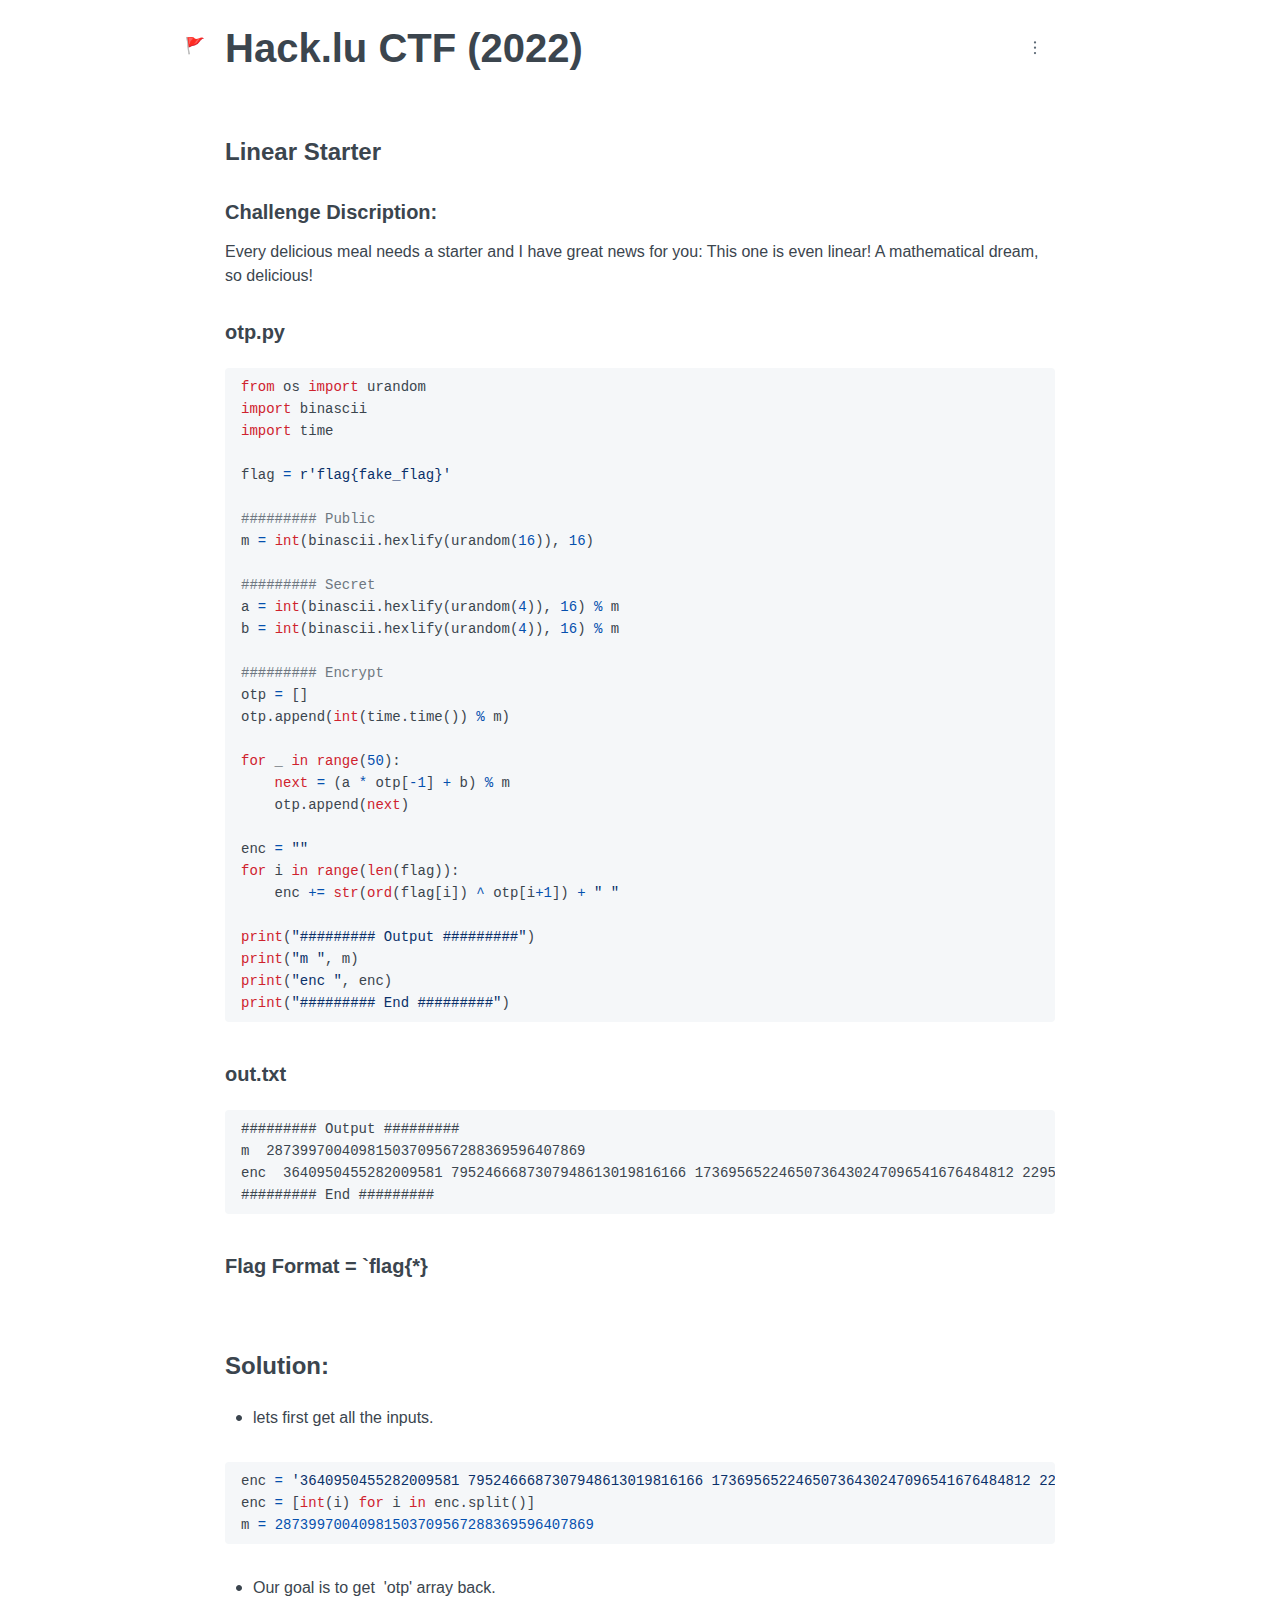
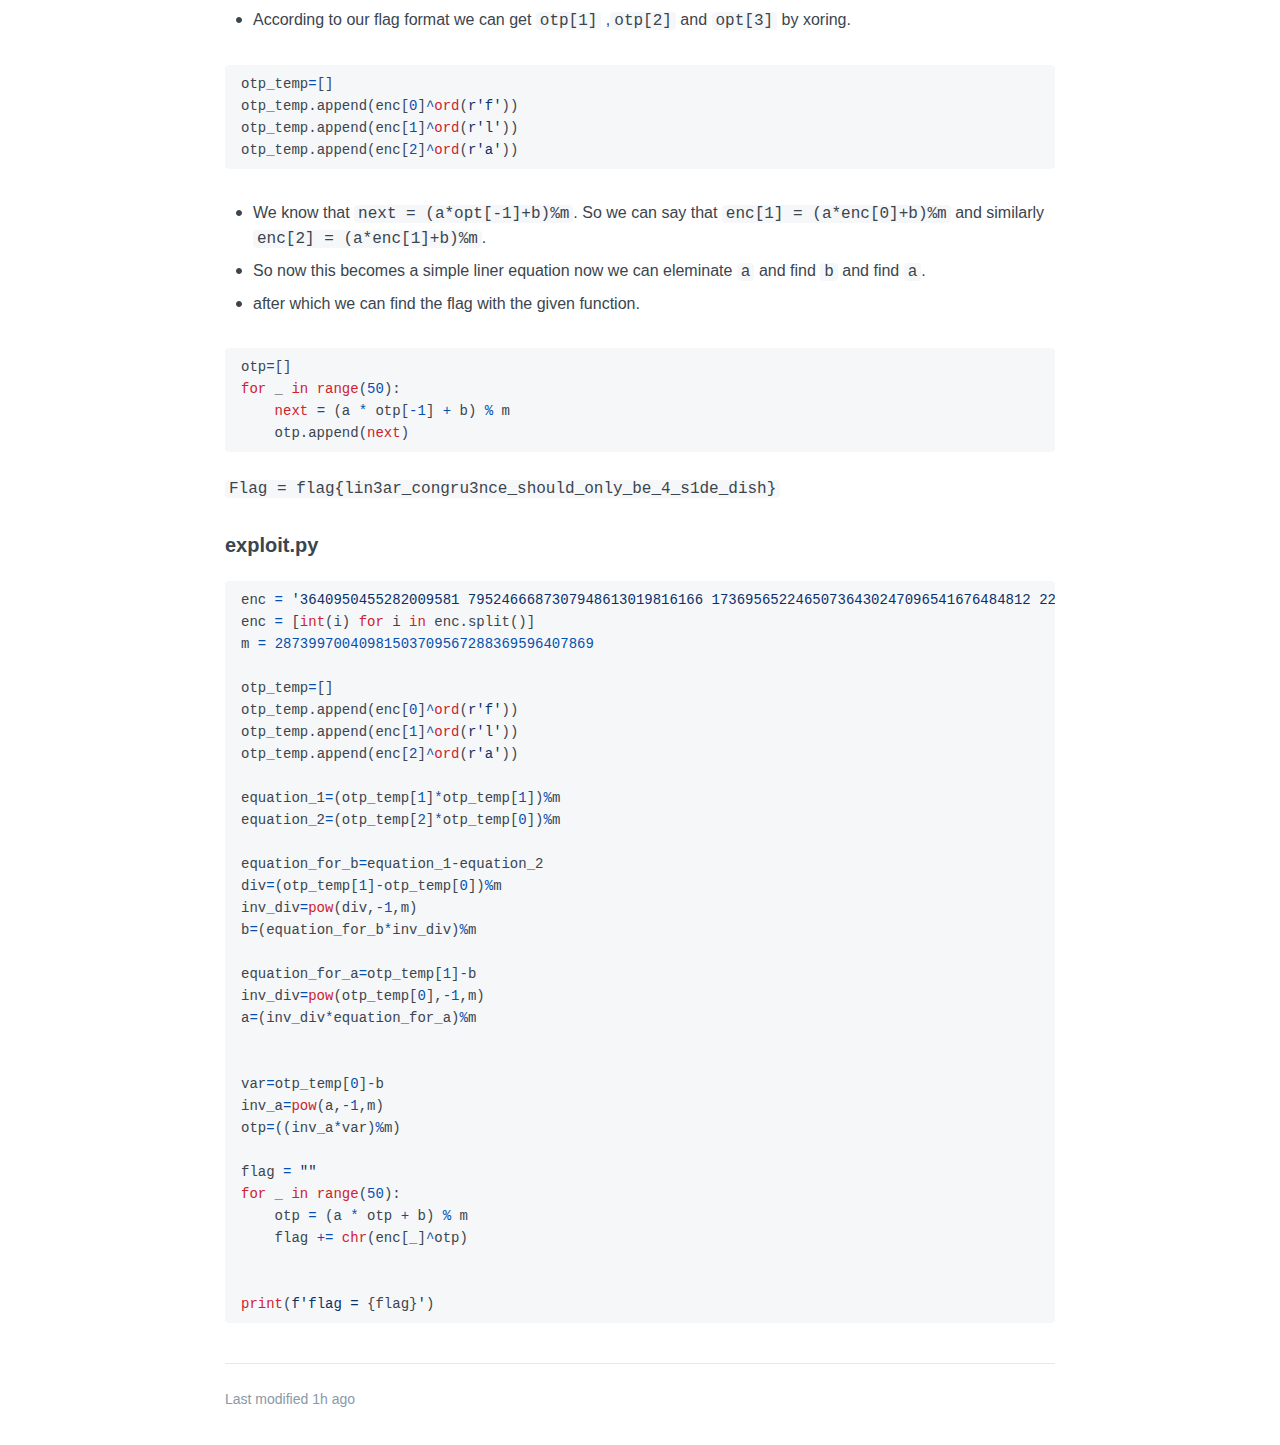
==== write ups/hack.lu-ctf-2022/index.html @ 68b6fcde "initial commit" ====
<!DOCTYPE html>
<html lang="en">
    <head>
        <meta charset="utf-8" />
        <meta
            name="viewport"
            content="width=device-width, initial-scale=1"
        />
        <style>
            body.dragging * {
                cursor: grabbing !important;
            }
            * {
                box-sizing: border-box;
            }
            *:focus,
            *:hover {
                outline: none;
            }
            .gitbook-splashscreen {
                position: fixed;
                top: 0;
                right: 0;
                bottom: 0;
                left: 0;
                display: flex;
                width: 100%;
                height: 100%;
            }
            .slate-spacer {
                height: 0;
                color: transparent;
                outline: none;
                position: absolute;
            }
            @keyframes LoadingIndicator {
                from {
                    transform: rotate(0deg);
                }
                to {
                    transform: rotate(360deg);
                }
            }
            [data-loading-indicator='true'] {
                animation: LoadingIndicator 0.6s linear infinite;
            }
        </style>
        <title>Hack.lu CTF (2022) - Hack.lu CTF (2022)</title>
<meta name="twitter:site" content="Hack.lu CTF (2022)" id="__meta-twitter:site" />
<link rel="preload" as="font" type="font/woff2" href="https://app.gitbook.com/public/fonts/Inter/Inter-Bold.woff2?v=3.19" crossorigin="anonymous">
<link rel="preload" as="font" type="font/woff2" href="https://app.gitbook.com/public/fonts/Inter/Inter-BoldItalic.woff2?v=3.19" crossorigin="anonymous">
<link rel="preload" as="font" type="font/woff2" href="https://app.gitbook.com/public/fonts/Inter/Inter-ExtraBold.woff2?v=3.19" crossorigin="anonymous">
<link rel="preload" as="font" type="font/woff2" href="https://app.gitbook.com/public/fonts/Inter/Inter-ExtraBoldItalic.woff2?v=3.19" crossorigin="anonymous">
<link rel="preload" as="font" type="font/woff2" href="https://app.gitbook.com/public/fonts/Inter/Inter-Medium.woff2?v=3.19" crossorigin="anonymous">
<link rel="preload" as="font" type="font/woff2" href="https://app.gitbook.com/public/fonts/Inter/Inter-MediumItalic.woff2?v=3.19" crossorigin="anonymous">
<link rel="preload" as="font" type="font/woff2" href="https://app.gitbook.com/public/fonts/Inter/Inter-Regular.woff2?v=3.19" crossorigin="anonymous">
<link rel="preload" as="font" type="font/woff2" href="https://app.gitbook.com/public/fonts/Inter/Inter-Italic.woff2?v=3.19" crossorigin="anonymous">
        <style id="__font-Inter-gitbook-content-font">
            @font-face {
            font-family: 'gitbook-content-font';
            font-style:  normal;
            font-weight: 700;
            font-display: swap;
            src: local("Inter Bold"), local("Inter-Bold"), url("https://app.gitbook.com/public/fonts/Inter/Inter-Bold.woff2?v=3.19") format("woff2"),
                    url("https://app.gitbook.com/public/fonts/Inter/Inter-Bold.woff?v=3.19") format("woff");
        }
@font-face {
            font-family: 'gitbook-content-font';
            font-style:  italic;
            font-weight: 700;
            font-display: swap;
            src: local("Inter BoldItalic"), local("Inter-BoldItalic"), url("https://app.gitbook.com/public/fonts/Inter/Inter-BoldItalic.woff2?v=3.19") format("woff2"),
                    url("https://app.gitbook.com/public/fonts/Inter/Inter-BoldItalic.woff?v=3.19") format("woff");
        }
@font-face {
            font-family: 'gitbook-content-font';
            font-style:  normal;
            font-weight: 800;
            font-display: swap;
            src: local("Inter ExtraBold"), local("Inter-ExtraBold"), url("https://app.gitbook.com/public/fonts/Inter/Inter-ExtraBold.woff2?v=3.19") format("woff2"),
                    url("https://app.gitbook.com/public/fonts/Inter/Inter-ExtraBold.woff?v=3.19") format("woff");
        }
@font-face {
            font-family: 'gitbook-content-font';
            font-style:  italic;
            font-weight: 800;
            font-display: swap;
            src: local("Inter ExtraBoldItalic"), local("Inter-ExtraBoldItalic"), url("https://app.gitbook.com/public/fonts/Inter/Inter-ExtraBoldItalic.woff2?v=3.19") format("woff2"),
                    url("https://app.gitbook.com/public/fonts/Inter/Inter-ExtraBoldItalic.woff?v=3.19") format("woff");
        }
@font-face {
            font-family: 'gitbook-content-font';
            font-style:  normal;
            font-weight: 500;
            font-display: swap;
            src: local("Inter Medium"), local("Inter-Medium"), url("https://app.gitbook.com/public/fonts/Inter/Inter-Medium.woff2?v=3.19") format("woff2"),
                    url("https://app.gitbook.com/public/fonts/Inter/Inter-Medium.woff?v=3.19") format("woff");
        }
@font-face {
            font-family: 'gitbook-content-font';
            font-style:  italic;
            font-weight: 500;
            font-display: swap;
            src: local("Inter MediumItalic"), local("Inter-MediumItalic"), url("https://app.gitbook.com/public/fonts/Inter/Inter-MediumItalic.woff2?v=3.19") format("woff2"),
                    url("https://app.gitbook.com/public/fonts/Inter/Inter-MediumItalic.woff?v=3.19") format("woff");
        }
@font-face {
            font-family: 'gitbook-content-font';
            font-style:  normal;
            font-weight: 400;
            font-display: swap;
            src: local("Inter Regular"), local("Inter-Regular"), url("https://app.gitbook.com/public/fonts/Inter/Inter-Regular.woff2?v=3.19") format("woff2"),
                    url("https://app.gitbook.com/public/fonts/Inter/Inter-Regular.woff?v=3.19") format("woff");
        }
@font-face {
            font-family: 'gitbook-content-font';
            font-style:  italic;
            font-weight: 400;
            font-display: swap;
            src: local("Inter Italic"), local("Inter-Italic"), url("https://app.gitbook.com/public/fonts/Inter/Inter-Italic.woff2?v=3.19") format("woff2"),
                    url("https://app.gitbook.com/public/fonts/Inter/Inter-Italic.woff?v=3.19") format("woff");
        }
        </style>
<meta name="description" content="" id="__meta-description" />
<meta name="og:description" content="" id="__meta-og:description" />
<meta name="og:image" content="https://app.gitbook.com/share/space/thumbnail/BqmlG997wbkZG1DJb2U6.png?color=&logo=https%3A%2F%2F1246230869-files.gitbook.io%2F~%2Ffiles%2Fv0%2Fb%2Fgitbook-x-prod.appspot.com%2Fo%2Fspaces%252FBqmlG997wbkZG1DJb2U6%252Ficon%252F6gX0A9SV0rj8iT4aPHLq%252Fcccc5750af8bcfbbcf8a2100c3974d6a.png%3Falt%3Dmedia%26token%3D4b342942-bcb7-4f58-8273-36d0030e4a54&theme=" id="__meta-og:image" />
<meta name="twitter:card" content="summary_large_image" id="__meta-twitter:card" />
<meta name="og:title" content="Hack.lu CTF (2022)" id="__meta-og:title" />
<meta name="robots" content="index" id="__meta-robots" />
<link rel="icon" href="https://1246230869-files.gitbook.io/~/files/v0/b/gitbook-x-prod.appspot.com/o/spaces%2FBqmlG997wbkZG1DJb2U6%2Ficon%2F6gX0A9SV0rj8iT4aPHLq%2Fcccc5750af8bcfbbcf8a2100c3974d6a.png?alt=media&token=4b342942-bcb7-4f58-8273-36d0030e4a54"  id="__link-icon" />
<link rel="stylesheet" href="https://app.gitbook.com/public/emojis/emoji-assets-sprite.css?v=6.0.0" type="text/css" media="all" />
<link rel="preload" as="font" type="font/woff2" href="https://app.gitbook.com/public/fonts/SourceCodePro/SourceCodePro-Bold.woff2?v=3.19" crossorigin="anonymous">
<link rel="preload" as="font" type="font/woff2" href="https://app.gitbook.com/public/fonts/SourceCodePro/SourceCodePro-BoldItalic.woff2?v=3.19" crossorigin="anonymous">
<link rel="preload" as="font" type="font/woff2" href="https://app.gitbook.com/public/fonts/SourceCodePro/SourceCodePro-Black.woff2?v=3.19" crossorigin="anonymous">
<link rel="preload" as="font" type="font/woff2" href="https://app.gitbook.com/public/fonts/SourceCodePro/SourceCodePro-BlackItalic.woff2?v=3.19" crossorigin="anonymous">
<link rel="preload" as="font" type="font/woff2" href="https://app.gitbook.com/public/fonts/SourceCodePro/SourceCodePro-Medium.woff2?v=3.19" crossorigin="anonymous">
<link rel="preload" as="font" type="font/woff2" href="https://app.gitbook.com/public/fonts/SourceCodePro/SourceCodePro-MediumItalic.woff2?v=3.19" crossorigin="anonymous">
<link rel="preload" as="font" type="font/woff2" href="https://app.gitbook.com/public/fonts/SourceCodePro/SourceCodePro-Regular.woff2?v=3.19" crossorigin="anonymous">
<link rel="preload" as="font" type="font/woff2" href="https://app.gitbook.com/public/fonts/SourceCodePro/SourceCodePro-Italic.woff2?v=3.19" crossorigin="anonymous">
        <style id="__font-SourceCodePro-gitbook-code-font">
            @font-face {
            font-family: 'gitbook-code-font';
            font-style:  normal;
            font-weight: 700;
            font-display: swap;
            src: local("Source Code Pro Bold"), local("SourceCodePro-Bold"), url("https://app.gitbook.com/public/fonts/SourceCodePro/SourceCodePro-Bold.woff2?v=3.19") format("woff2"),
                    url("https://app.gitbook.com/public/fonts/SourceCodePro/SourceCodePro-Bold.woff?v=3.19") format("woff");
        }
@font-face {
            font-family: 'gitbook-code-font';
            font-style:  italic;
            font-weight: 700;
            font-display: swap;
            src: local("Source Code Pro BoldItalic"), local("SourceCodePro-BoldItalic"), url("https://app.gitbook.com/public/fonts/SourceCodePro/SourceCodePro-BoldItalic.woff2?v=3.19") format("woff2"),
                    url("https://app.gitbook.com/public/fonts/SourceCodePro/SourceCodePro-BoldItalic.woff?v=3.19") format("woff");
        }
@font-face {
            font-family: 'gitbook-code-font';
            font-style:  normal;
            font-weight: 800;
            font-display: swap;
            src: local("Source Code Pro Black"), local("SourceCodePro-Black"), url("https://app.gitbook.com/public/fonts/SourceCodePro/SourceCodePro-Black.woff2?v=3.19") format("woff2"),
                    url("https://app.gitbook.com/public/fonts/SourceCodePro/SourceCodePro-Black.woff?v=3.19") format("woff");
        }
@font-face {
            font-family: 'gitbook-code-font';
            font-style:  italic;
            font-weight: 800;
            font-display: swap;
            src: local("Source Code Pro BlackItalic"), local("SourceCodePro-BlackItalic"), url("https://app.gitbook.com/public/fonts/SourceCodePro/SourceCodePro-BlackItalic.woff2?v=3.19") format("woff2"),
                    url("https://app.gitbook.com/public/fonts/SourceCodePro/SourceCodePro-BlackItalic.woff?v=3.19") format("woff");
        }
@font-face {
            font-family: 'gitbook-code-font';
            font-style:  normal;
            font-weight: 500;
            font-display: swap;
            src: local("Source Code Pro Medium"), local("SourceCodePro-Medium"), url("https://app.gitbook.com/public/fonts/SourceCodePro/SourceCodePro-Medium.woff2?v=3.19") format("woff2"),
                    url("https://app.gitbook.com/public/fonts/SourceCodePro/SourceCodePro-Medium.woff?v=3.19") format("woff");
        }
@font-face {
            font-family: 'gitbook-code-font';
            font-style:  italic;
            font-weight: 500;
            font-display: swap;
            src: local("Source Code Pro MediumItalic"), local("SourceCodePro-MediumItalic"), url("https://app.gitbook.com/public/fonts/SourceCodePro/SourceCodePro-MediumItalic.woff2?v=3.19") format("woff2"),
                    url("https://app.gitbook.com/public/fonts/SourceCodePro/SourceCodePro-MediumItalic.woff?v=3.19") format("woff");
        }
@font-face {
            font-family: 'gitbook-code-font';
            font-style:  normal;
            font-weight: 400;
            font-display: swap;
            src: local("Source Code Pro Regular"), local("SourceCodePro-Regular"), url("https://app.gitbook.com/public/fonts/SourceCodePro/SourceCodePro-Regular.woff2?v=3.19") format("woff2"),
                    url("https://app.gitbook.com/public/fonts/SourceCodePro/SourceCodePro-Regular.woff?v=3.19") format("woff");
        }
@font-face {
            font-family: 'gitbook-code-font';
            font-style:  italic;
            font-weight: 400;
            font-display: swap;
            src: local("Source Code Pro Italic"), local("SourceCodePro-Italic"), url("https://app.gitbook.com/public/fonts/SourceCodePro/SourceCodePro-Italic.woff2?v=3.19") format("woff2"),
                    url("https://app.gitbook.com/public/fonts/SourceCodePro/SourceCodePro-Italic.woff?v=3.19") format("woff");
        }
        </style>

                <link rel="modulepreload" href="https://app.gitbook.com/public/app/chunks/python.lazy-Y736VVEF.min.js" />
                <script type="module" defer src="https://app.gitbook.com/public/app/public-QRADMFZO.min.js?v=10.9.221-66d32f4a76a08c78f634208b8826c8f4388f02eb-3793121552"></script>
                <style id="react-native-stylesheet">[stylesheet-group="0"]{}
body{margin:0;}
button::-moz-focus-inner,input::-moz-focus-inner{border:0;padding:0;}
html{-ms-text-size-adjust:100%;-webkit-text-size-adjust:100%;-webkit-tap-highlight-color:rgba(0,0,0,0);}
input::-webkit-search-cancel-button,input::-webkit-search-decoration,input::-webkit-search-results-button,input::-webkit-search-results-decoration{display:none;}
[stylesheet-group="1"]{}
.css-11aywtz{-moz-appearance:textfield;-webkit-appearance:none;background-color:rgba(0,0,0,0.00);border-bottom-left-radius:0px;border-bottom-right-radius:0px;border-top-left-radius:0px;border-top-right-radius:0px;border:0 solid black;box-sizing:border-box;font:14px -apple-system,BlinkMacSystemFont,"Segoe UI",Roboto,Helvetica,Arial,sans-serif;margin:0px;padding:0px;resize:none;}
.css-175oi2r{align-items:stretch;background-color:rgba(0,0,0,0.00);border:0 solid black;box-sizing:border-box;display:flex;flex-basis:auto;flex-direction:column;flex-shrink:0;list-style:none;margin:0px;min-height:0px;min-width:0px;padding:0px;position:relative;text-decoration:none;z-index:0;}
.css-1qaijid{background-color:rgba(0,0,0,0.00);border:0 solid black;box-sizing:border-box;color:inherit;display:inline;font:inherit;list-style:none;margin:0px;padding:0px;text-align:inherit;text-decoration:none;white-space:inherit;word-wrap:break-word;}
.css-1rynq56{background-color:rgba(0,0,0,0.00);border:0 solid black;box-sizing:border-box;color:rgba(0,0,0,1.00);display:inline;font:14px -apple-system,BlinkMacSystemFont,"Segoe UI",Roboto,Helvetica,Arial,sans-serif;list-style:none;margin:0px;padding:0px;text-align:inherit;text-decoration:none;white-space:pre-wrap;word-wrap:break-word;}
.css-9pa8cd{bottom:0px;height:100%;left:0px;opacity:0;position:absolute;right:0px;top:0px;width:100%;z-index:-1;}
[stylesheet-group="2"]{}
.r-1027hoz{border-bottom-color:rgba(242,135,5,1.00);border-left-color:rgba(242,135,5,1.00);border-right-color:rgba(242,135,5,1.00);border-top-color:rgba(242,135,5,1.00);}
.r-1064s9p{margin:4px;}
.r-111f4kt{border-bottom-color:rgba(4,35,130,1.00);border-left-color:rgba(4,35,130,1.00);border-right-color:rgba(4,35,130,1.00);border-top-color:rgba(4,35,130,1.00);}
.r-11k16ca{border-bottom-color:rgba(43,189,191,1.00);border-left-color:rgba(43,189,191,1.00);border-right-color:rgba(43,189,191,1.00);border-top-color:rgba(43,189,191,1.00);}
.r-11mg6pl{border-bottom-color:rgba(255,255,255,1.00);border-left-color:rgba(255,255,255,1.00);border-right-color:rgba(255,255,255,1.00);border-top-color:rgba(255,255,255,1.00);}
.r-11ywnld{border-bottom-color:rgba(12,171,252,1.00);border-left-color:rgba(12,171,252,1.00);border-right-color:rgba(12,171,252,1.00);border-top-color:rgba(12,171,252,1.00);}
.r-124ml15{border-bottom-color:rgba(104,159,255,1.00);border-left-color:rgba(104,159,255,1.00);border-right-color:rgba(104,159,255,1.00);border-top-color:rgba(104,159,255,1.00);}
.r-12f2xi4{border-bottom-color:rgba(141,59,54,1.00);border-left-color:rgba(141,59,54,1.00);border-right-color:rgba(141,59,54,1.00);border-top-color:rgba(141,59,54,1.00);}
.r-12k9zdn{border-bottom-color:rgba(255,236,180,1.00);border-left-color:rgba(255,236,180,1.00);border-right-color:rgba(255,236,180,1.00);border-top-color:rgba(255,236,180,1.00);}
.r-12tn37a{border-bottom-color:rgba(255,82,82,1.00);border-left-color:rgba(255,82,82,1.00);border-right-color:rgba(255,82,82,1.00);border-top-color:rgba(255,82,82,1.00);}
.r-12v3f6m{border-bottom-color:rgba(6,177,255,1.00);border-left-color:rgba(6,177,255,1.00);border-right-color:rgba(6,177,255,1.00);border-top-color:rgba(6,177,255,1.00);}
.r-12wa9x7{border-bottom-color:rgba(24,53,96,1.00);border-left-color:rgba(24,53,96,1.00);border-right-color:rgba(24,53,96,1.00);border-top-color:rgba(24,53,96,1.00);}
.r-136uput{border-bottom-color:rgba(0,132,0,1.00);border-left-color:rgba(0,132,0,1.00);border-right-color:rgba(0,132,0,1.00);border-top-color:rgba(0,132,0,1.00);}
.r-136z6jf{border-bottom-color:rgba(249,81,146,1.00);border-left-color:rgba(249,81,146,1.00);border-right-color:rgba(249,81,146,1.00);border-top-color:rgba(249,81,146,1.00);}
.r-1372c2b{border-bottom-color:rgba(14,0,1,1.00);border-left-color:rgba(14,0,1,1.00);border-right-color:rgba(14,0,1,1.00);border-top-color:rgba(14,0,1,1.00);}
.r-13awgt0{flex:1;}
.r-13fxbef{border-bottom-color:rgba(211,61,61,1.00);border-left-color:rgba(211,61,61,1.00);border-right-color:rgba(211,61,61,1.00);border-top-color:rgba(211,61,61,1.00);}
.r-13nm9l7{border-bottom-color:rgba(104,53,230,1.00);border-left-color:rgba(104,53,230,1.00);border-right-color:rgba(104,53,230,1.00);border-top-color:rgba(104,53,230,1.00);}
.r-13vjx3v{border-bottom-color:rgba(22,197,80,1.00);border-left-color:rgba(22,197,80,1.00);border-right-color:rgba(22,197,80,1.00);border-top-color:rgba(22,197,80,1.00);}
.r-13wa9gx{border-bottom-color:rgba(24,158,255,1.00);border-left-color:rgba(24,158,255,1.00);border-right-color:rgba(24,158,255,1.00);border-top-color:rgba(24,158,255,1.00);}
.r-1471scf{display:inline;}
.r-1480i18{border-bottom-color:rgba(56,112,175,1.00);border-left-color:rgba(56,112,175,1.00);border-right-color:rgba(56,112,175,1.00);border-top-color:rgba(56,112,175,1.00);}
.r-14lmhov{border-bottom-color:rgba(17,48,75,1.00);border-left-color:rgba(17,48,75,1.00);border-right-color:rgba(17,48,75,1.00);border-top-color:rgba(17,48,75,1.00);}
.r-14ulhll{border-bottom-color:rgba(39,81,254,1.00);border-left-color:rgba(39,81,254,1.00);border-right-color:rgba(39,81,254,1.00);border-top-color:rgba(39,81,254,1.00);}
.r-1519n7e{border-bottom-color:rgba(0,106,255,1.00);border-left-color:rgba(0,106,255,1.00);border-right-color:rgba(0,106,255,1.00);border-top-color:rgba(0,106,255,1.00);}
.r-152s5sx{border-bottom-color:rgba(84,180,84,1.00);border-left-color:rgba(84,180,84,1.00);border-right-color:rgba(84,180,84,1.00);border-top-color:rgba(84,180,84,1.00);}
.r-156hn8l{border-bottom-color:rgba(211,220,228,1.00);border-left-color:rgba(211,220,228,1.00);border-right-color:rgba(211,220,228,1.00);border-top-color:rgba(211,220,228,1.00);}
.r-159swtw{border-bottom-color:rgba(13,36,206,1.00);border-left-color:rgba(13,36,206,1.00);border-right-color:rgba(13,36,206,1.00);border-top-color:rgba(13,36,206,1.00);}
.r-15gxe2z{border-bottom-color:rgba(7,146,175,1.00);border-left-color:rgba(7,146,175,1.00);border-right-color:rgba(7,146,175,1.00);border-top-color:rgba(7,146,175,1.00);}
.r-161u8sf{border-bottom-color:rgba(255,109,51,1.00);border-left-color:rgba(255,109,51,1.00);border-right-color:rgba(255,109,51,1.00);border-top-color:rgba(255,109,51,1.00);}
.r-169aafm{border-bottom-color:rgba(17,46,232,1.00);border-left-color:rgba(17,46,232,1.00);border-right-color:rgba(17,46,232,1.00);border-top-color:rgba(17,46,232,1.00);}
.r-169wi6p{border-bottom-color:rgba(249,246,254,1.00);border-left-color:rgba(249,246,254,1.00);border-right-color:rgba(249,246,254,1.00);border-top-color:rgba(249,246,254,1.00);}
.r-16jmt0h{border-bottom-color:rgba(36,92,172,1.00);border-left-color:rgba(36,92,172,1.00);border-right-color:rgba(36,92,172,1.00);border-top-color:rgba(36,92,172,1.00);}
.r-16jtpwc{border-bottom-color:rgba(92,92,92,1.00);border-left-color:rgba(92,92,92,1.00);border-right-color:rgba(92,92,92,1.00);border-top-color:rgba(92,92,92,1.00);}
.r-16jxkz5{border-bottom-color:rgba(12,116,164,1.00);border-left-color:rgba(12,116,164,1.00);border-right-color:rgba(12,116,164,1.00);border-top-color:rgba(12,116,164,1.00);}
.r-1716w5w{border-bottom-color:rgba(6,245,29,1.00);border-left-color:rgba(6,245,29,1.00);border-right-color:rgba(6,245,29,1.00);border-top-color:rgba(6,245,29,1.00);}
.r-1729vbi{border-bottom-color:rgba(120,102,213,1.00);border-left-color:rgba(120,102,213,1.00);border-right-color:rgba(120,102,213,1.00);border-top-color:rgba(120,102,213,1.00);}
.r-177iafq{border-bottom-color:rgba(19,131,241,1.00);border-left-color:rgba(19,131,241,1.00);border-right-color:rgba(19,131,241,1.00);border-top-color:rgba(19,131,241,1.00);}
.r-17e0n03{border-bottom-color:rgba(90,90,90,1.00);border-left-color:rgba(90,90,90,1.00);border-right-color:rgba(90,90,90,1.00);border-top-color:rgba(90,90,90,1.00);}
.r-17gur6a{border-bottom-left-radius:0px;border-bottom-right-radius:0px;border-top-left-radius:0px;border-top-right-radius:0px;}
.r-17ozkhe{border-bottom-color:rgba(182,80,158,1.00);border-left-color:rgba(182,80,158,1.00);border-right-color:rgba(182,80,158,1.00);border-top-color:rgba(182,80,158,1.00);}
.r-17ukkpz{border-bottom-color:rgba(45,129,255,1.00);border-left-color:rgba(45,129,255,1.00);border-right-color:rgba(45,129,255,1.00);border-top-color:rgba(45,129,255,1.00);}
.r-17v46rc{border-bottom-color:rgba(28,90,156,1.00);border-left-color:rgba(28,90,156,1.00);border-right-color:rgba(28,90,156,1.00);border-top-color:rgba(28,90,156,1.00);}
.r-18c69zk{border-bottom-left-radius:100px;border-bottom-right-radius:100px;border-top-left-radius:100px;border-top-right-radius:100px;}
.r-18iz7y5{border-bottom-color:rgba(80,116,138,1.00);border-left-color:rgba(80,116,138,1.00);border-right-color:rgba(80,116,138,1.00);border-top-color:rgba(80,116,138,1.00);}
.r-18kzm23{border-bottom-color:rgba(166,233,220,1.00);border-left-color:rgba(166,233,220,1.00);border-right-color:rgba(166,233,220,1.00);border-top-color:rgba(166,233,220,1.00);}
.r-18yiux5{border-bottom-color:rgba(90,74,240,1.00);border-left-color:rgba(90,74,240,1.00);border-right-color:rgba(90,74,240,1.00);border-top-color:rgba(90,74,240,1.00);}
.r-190qawg{border-bottom-color:rgba(227,232,237,1.00);border-left-color:rgba(227,232,237,1.00);border-right-color:rgba(227,232,237,1.00);border-top-color:rgba(227,232,237,1.00);}
.r-19136mt{border-bottom-color:rgba(44,175,149,1.00);border-left-color:rgba(44,175,149,1.00);border-right-color:rgba(44,175,149,1.00);border-top-color:rgba(44,175,149,1.00);}
.r-196kuza{border-bottom-color:rgba(200,180,16,1.00);border-left-color:rgba(200,180,16,1.00);border-right-color:rgba(200,180,16,1.00);border-top-color:rgba(200,180,16,1.00);}
.r-19auy27{border-bottom-color:rgba(76,180,164,1.00);border-left-color:rgba(76,180,164,1.00);border-right-color:rgba(76,180,164,1.00);border-top-color:rgba(76,180,164,1.00);}
.r-19dn8jc{border-bottom-color:rgba(104,60,17,1.00);border-left-color:rgba(104,60,17,1.00);border-right-color:rgba(104,60,17,1.00);border-top-color:rgba(104,60,17,1.00);}
.r-19n6tu6{border-bottom-color:rgba(125,13,13,1.00);border-left-color:rgba(125,13,13,1.00);border-right-color:rgba(125,13,13,1.00);border-top-color:rgba(125,13,13,1.00);}
.r-19nkufj{border-bottom-color:rgba(40,49,67,1.00);border-left-color:rgba(40,49,67,1.00);border-right-color:rgba(40,49,67,1.00);border-top-color:rgba(40,49,67,1.00);}
.r-19y0mqq{border-bottom-color:rgba(88,94,218,1.00);border-left-color:rgba(88,94,218,1.00);border-right-color:rgba(88,94,218,1.00);border-top-color:rgba(88,94,218,1.00);}
.r-19yy8ph{border-bottom-color:rgba(252,156,60,1.00);border-left-color:rgba(252,156,60,1.00);border-right-color:rgba(252,156,60,1.00);border-top-color:rgba(252,156,60,1.00);}
.r-1a2760d{border-bottom-color:rgba(4,141,141,1.00);border-left-color:rgba(4,141,141,1.00);border-right-color:rgba(4,141,141,1.00);border-top-color:rgba(4,141,141,1.00);}
.r-1a3c4sq{border-bottom-color:rgba(232,102,45,1.00);border-left-color:rgba(232,102,45,1.00);border-right-color:rgba(232,102,45,1.00);border-top-color:rgba(232,102,45,1.00);}
.r-1abmdzj{border-bottom-color:rgba(0,190,164,1.00);border-left-color:rgba(0,190,164,1.00);border-right-color:rgba(0,190,164,1.00);border-top-color:rgba(0,190,164,1.00);}
.r-1agqqt{border-bottom-color:rgba(38,203,124,1.00);border-left-color:rgba(38,203,124,1.00);border-right-color:rgba(38,203,124,1.00);border-top-color:rgba(38,203,124,1.00);}
.r-1ahtllf{border-bottom-color:rgba(37,41,66,1.00);border-left-color:rgba(37,41,66,1.00);border-right-color:rgba(37,41,66,1.00);border-top-color:rgba(37,41,66,1.00);}
.r-1ann3pz{border-bottom-color:rgba(224,253,249,1.00);border-left-color:rgba(224,253,249,1.00);border-right-color:rgba(224,253,249,1.00);border-top-color:rgba(224,253,249,1.00);}
.r-1aslazu{border-bottom-color:rgba(249,190,192,1.00);border-left-color:rgba(249,190,192,1.00);border-right-color:rgba(249,190,192,1.00);border-top-color:rgba(249,190,192,1.00);}
.r-1auloyc{border-bottom-color:rgba(47,118,164,1.00);border-left-color:rgba(47,118,164,1.00);border-right-color:rgba(47,118,164,1.00);border-top-color:rgba(47,118,164,1.00);}
.r-1awa8pu{border-bottom-color:rgba(101,119,134,1.00);border-left-color:rgba(101,119,134,1.00);border-right-color:rgba(101,119,134,1.00);border-top-color:rgba(101,119,134,1.00);}
.r-1aww66r{border-bottom-color:rgba(110,181,179,1.00);border-left-color:rgba(110,181,179,1.00);border-right-color:rgba(110,181,179,1.00);border-top-color:rgba(110,181,179,1.00);}
.r-1ayqhty{border-bottom-color:rgba(21,212,190,1.00);border-left-color:rgba(21,212,190,1.00);border-right-color:rgba(21,212,190,1.00);border-top-color:rgba(21,212,190,1.00);}
.r-1b3fqdl{border-bottom-color:rgba(2,136,237,1.00);border-left-color:rgba(2,136,237,1.00);border-right-color:rgba(2,136,237,1.00);border-top-color:rgba(2,136,237,1.00);}
.r-1b529km{border-bottom-color:rgba(68,156,204,1.00);border-left-color:rgba(68,156,204,1.00);border-right-color:rgba(68,156,204,1.00);border-top-color:rgba(68,156,204,1.00);}
.r-1bdf3a4{border-bottom-color:rgba(247,108,27,1.00);border-left-color:rgba(247,108,27,1.00);border-right-color:rgba(247,108,27,1.00);border-top-color:rgba(247,108,27,1.00);}
.r-1bf9s4g{border-bottom-color:rgba(255,36,36,1.00);border-left-color:rgba(255,36,36,1.00);border-right-color:rgba(255,36,36,1.00);border-top-color:rgba(255,36,36,1.00);}
.r-1bm1pax{border-bottom-color:rgba(86,174,132,1.00);border-left-color:rgba(86,174,132,1.00);border-right-color:rgba(86,174,132,1.00);border-top-color:rgba(86,174,132,1.00);}
.r-1bmku0p{border-bottom-color:rgba(62,69,235,1.00);border-left-color:rgba(62,69,235,1.00);border-right-color:rgba(62,69,235,1.00);border-top-color:rgba(62,69,235,1.00);}
.r-1bwuaq0{border-bottom-color:rgba(11,171,65,1.00);border-left-color:rgba(11,171,65,1.00);border-right-color:rgba(11,171,65,1.00);border-top-color:rgba(11,171,65,1.00);}
.r-1c57tb8{border-bottom-left-radius:34px;border-bottom-right-radius:34px;border-top-left-radius:34px;border-top-right-radius:34px;}
.r-1c5jhwg{border-bottom-color:rgba(237,192,159,1.00);border-left-color:rgba(237,192,159,1.00);border-right-color:rgba(237,192,159,1.00);border-top-color:rgba(237,192,159,1.00);}
.r-1cbqzuc{border-bottom-color:rgba(167,1,213,1.00);border-left-color:rgba(167,1,213,1.00);border-right-color:rgba(167,1,213,1.00);border-top-color:rgba(167,1,213,1.00);}
.r-1ccsomw{border-bottom-color:rgba(237,139,81,1.00);border-left-color:rgba(237,139,81,1.00);border-right-color:rgba(237,139,81,1.00);border-top-color:rgba(237,139,81,1.00);}
.r-1cjiy54{border-bottom-color:rgba(28,185,232,1.00);border-left-color:rgba(28,185,232,1.00);border-right-color:rgba(28,185,232,1.00);border-top-color:rgba(28,185,232,1.00);}
.r-1d4xg89{border-bottom-color:rgba(170,184,194,1.00);border-left-color:rgba(170,184,194,1.00);border-right-color:rgba(170,184,194,1.00);border-top-color:rgba(170,184,194,1.00);}
.r-1dqxon3{overflow-x:auto;overflow-y:auto;}
.r-1dw0ulf{border-bottom-color:rgba(247,125,5,1.00);border-left-color:rgba(247,125,5,1.00);border-right-color:rgba(247,125,5,1.00);border-top-color:rgba(247,125,5,1.00);}
.r-1dy9d45{border-bottom-color:rgba(0,203,140,1.00);border-left-color:rgba(0,203,140,1.00);border-right-color:rgba(0,203,140,1.00);border-top-color:rgba(0,203,140,1.00);}
.r-1e68vzx{border-bottom-color:rgba(244,124,36,1.00);border-left-color:rgba(244,124,36,1.00);border-right-color:rgba(244,124,36,1.00);border-top-color:rgba(244,124,36,1.00);}
.r-1edjr5w{padding:80px;}
.r-1eg19ju{border-bottom-color:rgba(141,65,182,1.00);border-left-color:rgba(141,65,182,1.00);border-right-color:rgba(141,65,182,1.00);border-top-color:rgba(141,65,182,1.00);}
.r-1eh4xzg{border-bottom-color:rgba(0,138,120,1.00);border-left-color:rgba(0,138,120,1.00);border-right-color:rgba(0,138,120,1.00);border-top-color:rgba(0,138,120,1.00);}
.r-1eohwqe{border-bottom-color:rgba(32,91,219,1.00);border-left-color:rgba(32,91,219,1.00);border-right-color:rgba(32,91,219,1.00);border-top-color:rgba(32,91,219,1.00);}
.r-1eso1zh{border-bottom-color:rgba(174,230,178,1.00);border-left-color:rgba(174,230,178,1.00);border-right-color:rgba(174,230,178,1.00);border-top-color:rgba(174,230,178,1.00);}
.r-1ex0g20{border-bottom-color:rgba(23,174,255,1.00);border-left-color:rgba(23,174,255,1.00);border-right-color:rgba(23,174,255,1.00);border-top-color:rgba(23,174,255,1.00);}
.r-1eypggp{border-bottom-color:rgba(201,91,68,1.00);border-left-color:rgba(201,91,68,1.00);border-right-color:rgba(201,91,68,1.00);border-top-color:rgba(201,91,68,1.00);}
.r-1f0042m{border-bottom-left-radius:5px;border-bottom-right-radius:5px;border-top-left-radius:5px;border-top-right-radius:5px;}
.r-1fb0hry{border-bottom-color:rgba(180,241,213,1.00);border-left-color:rgba(180,241,213,1.00);border-right-color:rgba(180,241,213,1.00);border-top-color:rgba(180,241,213,1.00);}
.r-1fdbuje{border-bottom-color:rgba(4,26,120,1.00);border-left-color:rgba(4,26,120,1.00);border-right-color:rgba(4,26,120,1.00);border-top-color:rgba(4,26,120,1.00);}
.r-1fdo3w0{margin:16px;}
.r-1frm7x{border-bottom-color:rgba(17,125,250,1.00);border-left-color:rgba(17,125,250,1.00);border-right-color:rgba(17,125,250,1.00);border-top-color:rgba(17,125,250,1.00);}
.r-1fuqb1j{border-bottom-left-radius:24px;border-bottom-right-radius:24px;border-top-left-radius:24px;border-top-right-radius:24px;}
.r-1geoh9z{border-bottom-color:rgba(255,165,0,1.00);border-left-color:rgba(255,165,0,1.00);border-right-color:rgba(255,165,0,1.00);border-top-color:rgba(255,165,0,1.00);}
.r-1goyblc{border-bottom-color:rgba(73,109,219,1.00);border-left-color:rgba(73,109,219,1.00);border-right-color:rgba(73,109,219,1.00);border-top-color:rgba(73,109,219,1.00);}
.r-1gq8bdm{border-bottom-color:rgba(216,87,0,1.00);border-left-color:rgba(216,87,0,1.00);border-right-color:rgba(216,87,0,1.00);border-top-color:rgba(216,87,0,1.00);}
.r-1hbiyqe{border-bottom-color:rgba(74,198,255,1.00);border-left-color:rgba(74,198,255,1.00);border-right-color:rgba(74,198,255,1.00);border-top-color:rgba(74,198,255,1.00);}
.r-1hk4dhb{border-bottom-color:rgba(30,94,190,1.00);border-left-color:rgba(30,94,190,1.00);border-right-color:rgba(30,94,190,1.00);border-top-color:rgba(30,94,190,1.00);}
.r-1hqload{border-bottom-color:rgba(60,92,156,1.00);border-left-color:rgba(60,92,156,1.00);border-right-color:rgba(60,92,156,1.00);border-top-color:rgba(60,92,156,1.00);}
.r-1hw94m3{border-bottom-color:rgba(231,27,100,1.00);border-left-color:rgba(231,27,100,1.00);border-right-color:rgba(231,27,100,1.00);border-top-color:rgba(231,27,100,1.00);}
.r-1i2954w{border-bottom-color:rgba(255,136,0,1.00);border-left-color:rgba(255,136,0,1.00);border-right-color:rgba(255,136,0,1.00);border-top-color:rgba(255,136,0,1.00);}
.r-1i2jsow{border-bottom-color:rgba(58,136,254,1.00);border-left-color:rgba(58,136,254,1.00);border-right-color:rgba(58,136,254,1.00);border-top-color:rgba(58,136,254,1.00);}
.r-1i6o51{border-bottom-color:rgba(6,147,227,1.00);border-left-color:rgba(6,147,227,1.00);border-right-color:rgba(6,147,227,1.00);border-top-color:rgba(6,147,227,1.00);}
.r-1ii2o9e{border-bottom-color:rgba(149,135,215,1.00);border-left-color:rgba(149,135,215,1.00);border-right-color:rgba(149,135,215,1.00);border-top-color:rgba(149,135,215,1.00);}
.r-1irpg9b{border-bottom-color:rgba(42,109,255,1.00);border-left-color:rgba(42,109,255,1.00);border-right-color:rgba(42,109,255,1.00);border-top-color:rgba(42,109,255,1.00);}
.r-1ithwkf{border-bottom-color:rgba(97,153,234,1.00);border-left-color:rgba(97,153,234,1.00);border-right-color:rgba(97,153,234,1.00);border-top-color:rgba(97,153,234,1.00);}
.r-1iw8ujz{border-bottom-color:rgba(220,53,69,1.00);border-left-color:rgba(220,53,69,1.00);border-right-color:rgba(220,53,69,1.00);border-top-color:rgba(220,53,69,1.00);}
.r-1iyax7z{border-bottom-color:rgba(0,188,213,1.00);border-left-color:rgba(0,188,213,1.00);border-right-color:rgba(0,188,213,1.00);border-top-color:rgba(0,188,213,1.00);}
.r-1j16mh1{border-bottom-left-radius:100%;border-bottom-right-radius:100%;border-top-left-radius:100%;border-top-right-radius:100%;}
.r-1j1k11a{border-bottom-color:rgba(255,156,0,1.00);border-left-color:rgba(255,156,0,1.00);border-right-color:rgba(255,156,0,1.00);border-top-color:rgba(255,156,0,1.00);}
.r-1j66ulz{border-bottom-color:rgba(31,80,175,1.00);border-left-color:rgba(31,80,175,1.00);border-right-color:rgba(31,80,175,1.00);border-top-color:rgba(31,80,175,1.00);}
.r-1jcd06h{border-bottom-color:rgba(50,64,92,1.00);border-left-color:rgba(50,64,92,1.00);border-right-color:rgba(50,64,92,1.00);border-top-color:rgba(50,64,92,1.00);}
.r-1jhdxgs{border-bottom-color:rgba(255,143,0,1.00);border-left-color:rgba(255,143,0,1.00);border-right-color:rgba(255,143,0,1.00);border-top-color:rgba(255,143,0,1.00);}
.r-1jkafct{border-bottom-left-radius:2px;border-bottom-right-radius:2px;border-top-left-radius:2px;border-top-right-radius:2px;}
.r-1jx7iw6{border-bottom-color:rgba(163,255,129,1.00);border-left-color:rgba(163,255,129,1.00);border-right-color:rgba(163,255,129,1.00);border-top-color:rgba(163,255,129,1.00);}
.r-1jxw0c7{border-bottom-color:rgba(171,121,66,1.00);border-left-color:rgba(171,121,66,1.00);border-right-color:rgba(171,121,66,1.00);border-top-color:rgba(171,121,66,1.00);}
.r-1jyn79y{border-bottom-color:rgba(0,150,136,1.00);border-left-color:rgba(0,150,136,1.00);border-right-color:rgba(0,150,136,1.00);border-top-color:rgba(0,150,136,1.00);}
.r-1k48m2j{border-bottom-color:rgba(205,218,246,1.00);border-left-color:rgba(205,218,246,1.00);border-right-color:rgba(205,218,246,1.00);border-top-color:rgba(205,218,246,1.00);}
.r-1kakrkb{border-bottom-color:rgba(66,119,131,1.00);border-left-color:rgba(66,119,131,1.00);border-right-color:rgba(66,119,131,1.00);border-top-color:rgba(66,119,131,1.00);}
.r-1kb6hhc{border-bottom-color:rgba(177,123,255,1.00);border-left-color:rgba(177,123,255,1.00);border-right-color:rgba(177,123,255,1.00);border-top-color:rgba(177,123,255,1.00);}
.r-1kf6mn6{border-bottom-color:rgba(158,249,223,1.00);border-left-color:rgba(158,249,223,1.00);border-right-color:rgba(158,249,223,1.00);border-top-color:rgba(158,249,223,1.00);}
.r-1kfi03p{border-bottom-color:rgba(4,180,244,1.00);border-left-color:rgba(4,180,244,1.00);border-right-color:rgba(4,180,244,1.00);border-top-color:rgba(4,180,244,1.00);}
.r-1kgvckn{border-bottom-color:rgba(33,97,255,1.00);border-left-color:rgba(33,97,255,1.00);border-right-color:rgba(33,97,255,1.00);border-top-color:rgba(33,97,255,1.00);}
.r-1koj2eh{border-bottom-color:rgba(65,106,93,1.00);border-left-color:rgba(65,106,93,1.00);border-right-color:rgba(65,106,93,1.00);border-top-color:rgba(65,106,93,1.00);}
.r-1koqyxq{border-bottom-color:rgba(255,55,56,1.00);border-left-color:rgba(255,55,56,1.00);border-right-color:rgba(255,55,56,1.00);border-top-color:rgba(255,55,56,1.00);}
.r-1kt7qmc{border-bottom-color:rgba(58,132,255,1.00);border-left-color:rgba(58,132,255,1.00);border-right-color:rgba(58,132,255,1.00);border-top-color:rgba(58,132,255,1.00);}
.r-1kun34k{border-bottom-color:rgba(216,204,156,1.00);border-left-color:rgba(216,204,156,1.00);border-right-color:rgba(216,204,156,1.00);border-top-color:rgba(216,204,156,1.00);}
.r-1kw1h3h{border-bottom-color:rgba(60,90,208,1.00);border-left-color:rgba(60,90,208,1.00);border-right-color:rgba(60,90,208,1.00);border-top-color:rgba(60,90,208,1.00);}
.r-1l1mt0g{border-bottom-color:rgba(67,29,147,1.00);border-left-color:rgba(67,29,147,1.00);border-right-color:rgba(67,29,147,1.00);border-top-color:rgba(67,29,147,1.00);}
.r-1l4f8fo{border-bottom-color:rgba(89,97,248,1.00);border-left-color:rgba(89,97,248,1.00);border-right-color:rgba(89,97,248,1.00);border-top-color:rgba(89,97,248,1.00);}
.r-1l53kb1{border-bottom-color:rgba(255,145,143,1.00);border-left-color:rgba(255,145,143,1.00);border-right-color:rgba(255,145,143,1.00);border-top-color:rgba(255,145,143,1.00);}
.r-1l8pptq{border-bottom-color:rgba(70,29,159,1.00);border-left-color:rgba(70,29,159,1.00);border-right-color:rgba(70,29,159,1.00);border-top-color:rgba(70,29,159,1.00);}
.r-1lgajlw{border-bottom-color:rgba(189,84,255,1.00);border-left-color:rgba(189,84,255,1.00);border-right-color:rgba(189,84,255,1.00);border-top-color:rgba(189,84,255,1.00);}
.r-1llui2m{border-bottom-color:rgba(47,148,243,1.00);border-left-color:rgba(47,148,243,1.00);border-right-color:rgba(47,148,243,1.00);border-top-color:rgba(47,148,243,1.00);}
.r-1lnm5ts{border-bottom-color:rgba(119,119,119,1.00);border-left-color:rgba(119,119,119,1.00);border-right-color:rgba(119,119,119,1.00);border-top-color:rgba(119,119,119,1.00);}
.r-1lwu1qz{border-bottom-color:rgba(199,54,94,1.00);border-left-color:rgba(199,54,94,1.00);border-right-color:rgba(199,54,94,1.00);border-top-color:rgba(199,54,94,1.00);}
.r-1m5fs6e{border-bottom-color:rgba(0,159,222,1.00);border-left-color:rgba(0,159,222,1.00);border-right-color:rgba(0,159,222,1.00);border-top-color:rgba(0,159,222,1.00);}
.r-1m7vo5j{border-bottom-color:rgba(4,93,236,1.00);border-left-color:rgba(4,93,236,1.00);border-right-color:rgba(4,93,236,1.00);border-top-color:rgba(4,93,236,1.00);}
.r-1mo512i{border-bottom-color:rgba(209,209,209,1.00);border-left-color:rgba(209,209,209,1.00);border-right-color:rgba(209,209,209,1.00);border-top-color:rgba(209,209,209,1.00);}
.r-1n01ua6{border-bottom-color:rgba(0,141,244,1.00);border-left-color:rgba(0,141,244,1.00);border-right-color:rgba(0,141,244,1.00);border-top-color:rgba(0,141,244,1.00);}
.r-1n2j201{border-bottom-color:rgba(29,186,197,1.00);border-left-color:rgba(29,186,197,1.00);border-right-color:rgba(29,186,197,1.00);border-top-color:rgba(29,186,197,1.00);}
.r-1ntk80j{border-bottom-color:rgba(164,78,237,1.00);border-left-color:rgba(164,78,237,1.00);border-right-color:rgba(164,78,237,1.00);border-top-color:rgba(164,78,237,1.00);}
.r-1nzn8n8{border-bottom-color:rgba(92,204,214,1.00);border-left-color:rgba(92,204,214,1.00);border-right-color:rgba(92,204,214,1.00);border-top-color:rgba(92,204,214,1.00);}
.r-1o94y78{border-bottom-color:rgba(67,97,229,1.00);border-left-color:rgba(67,97,229,1.00);border-right-color:rgba(67,97,229,1.00);border-top-color:rgba(67,97,229,1.00);}
.r-1oqyu30{border-bottom-color:rgba(63,0,255,1.00);border-left-color:rgba(63,0,255,1.00);border-right-color:rgba(63,0,255,1.00);border-top-color:rgba(63,0,255,1.00);}
.r-1p0fg95{border-bottom-color:rgba(245,247,249,1.00);border-left-color:rgba(245,247,249,1.00);border-right-color:rgba(245,247,249,1.00);border-top-color:rgba(245,247,249,1.00);}
.r-1p38fp{border-bottom-color:rgba(13,76,143,1.00);border-left-color:rgba(13,76,143,1.00);border-right-color:rgba(13,76,143,1.00);border-top-color:rgba(13,76,143,1.00);}
.r-1p4o4pz{border-bottom-color:rgba(145,176,240,1.00);border-left-color:rgba(145,176,240,1.00);border-right-color:rgba(145,176,240,1.00);border-top-color:rgba(145,176,240,1.00);}
.r-1p8hpq7{border-bottom-color:rgba(63,148,151,1.00);border-left-color:rgba(63,148,151,1.00);border-right-color:rgba(63,148,151,1.00);border-top-color:rgba(63,148,151,1.00);}
.r-1p9zpp3{border-bottom-color:rgba(87,151,209,1.00);border-left-color:rgba(87,151,209,1.00);border-right-color:rgba(87,151,209,1.00);border-top-color:rgba(87,151,209,1.00);}
.r-1pd21od{border-bottom-color:rgba(33,141,240,1.00);border-left-color:rgba(33,141,240,1.00);border-right-color:rgba(33,141,240,1.00);border-top-color:rgba(33,141,240,1.00);}
.r-1pfbh7f{border-bottom-color:rgba(250,68,84,1.00);border-left-color:rgba(250,68,84,1.00);border-right-color:rgba(250,68,84,1.00);border-top-color:rgba(250,68,84,1.00);}
.r-1pggly8{border-bottom-color:rgba(49,122,145,1.00);border-left-color:rgba(49,122,145,1.00);border-right-color:rgba(49,122,145,1.00);border-top-color:rgba(49,122,145,1.00);}
.r-1phboty{border-bottom-style:solid;border-left-style:solid;border-right-style:solid;border-top-style:solid;}
.r-1psnxr2{border-bottom-color:rgba(58,204,0,1.00);border-left-color:rgba(58,204,0,1.00);border-right-color:rgba(58,204,0,1.00);border-top-color:rgba(58,204,0,1.00);}
.r-1pt1e1x{border-bottom-color:rgba(237,159,81,1.00);border-left-color:rgba(237,159,81,1.00);border-right-color:rgba(237,159,81,1.00);border-top-color:rgba(237,159,81,1.00);}
.r-1ptr89h{border-bottom-color:rgba(83,241,255,1.00);border-left-color:rgba(83,241,255,1.00);border-right-color:rgba(83,241,255,1.00);border-top-color:rgba(83,241,255,1.00);}
.r-1q4ll7p{border-bottom-color:rgba(55,148,183,1.00);border-left-color:rgba(55,148,183,1.00);border-right-color:rgba(55,148,183,1.00);border-top-color:rgba(55,148,183,1.00);}
.r-1qd5z70{border-bottom-color:rgba(0,105,139,1.00);border-left-color:rgba(0,105,139,1.00);border-right-color:rgba(0,105,139,1.00);border-top-color:rgba(0,105,139,1.00);}
.r-1qm209m{border-bottom-color:rgba(4,116,188,1.00);border-left-color:rgba(4,116,188,1.00);border-right-color:rgba(4,116,188,1.00);border-top-color:rgba(4,116,188,1.00);}
.r-1qo5gqn{border-bottom-color:rgba(91,146,228,1.00);border-left-color:rgba(91,146,228,1.00);border-right-color:rgba(91,146,228,1.00);border-top-color:rgba(91,146,228,1.00);}
.r-1qyfb7i{border-bottom-color:rgba(202,66,56,1.00);border-left-color:rgba(202,66,56,1.00);border-right-color:rgba(202,66,56,1.00);border-top-color:rgba(202,66,56,1.00);}
.r-1r9b4pq{border-bottom-color:rgba(255,153,0,1.00);border-left-color:rgba(255,153,0,1.00);border-right-color:rgba(255,153,0,1.00);border-top-color:rgba(255,153,0,1.00);}
.r-1rd7640{border-bottom-color:rgba(62,31,124,1.00);border-left-color:rgba(62,31,124,1.00);border-right-color:rgba(62,31,124,1.00);border-top-color:rgba(62,31,124,1.00);}
.r-1rdeond{border-bottom-color:rgba(194,73,247,1.00);border-left-color:rgba(194,73,247,1.00);border-right-color:rgba(194,73,247,1.00);border-top-color:rgba(194,73,247,1.00);}
.r-1rdq8qh{border-bottom-color:rgba(129,140,248,1.00);border-left-color:rgba(129,140,248,1.00);border-right-color:rgba(129,140,248,1.00);border-top-color:rgba(129,140,248,1.00);}
.r-1regltw{border-bottom-color:rgba(149,28,58,1.00);border-left-color:rgba(149,28,58,1.00);border-right-color:rgba(149,28,58,1.00);border-top-color:rgba(149,28,58,1.00);}
.r-1rfy78y{border-bottom-color:rgba(19,107,252,1.00);border-left-color:rgba(19,107,252,1.00);border-right-color:rgba(19,107,252,1.00);border-top-color:rgba(19,107,252,1.00);}
.r-1rlxxm4{border-bottom-color:rgba(43,80,237,1.00);border-left-color:rgba(43,80,237,1.00);border-right-color:rgba(43,80,237,1.00);border-top-color:rgba(43,80,237,1.00);}
.r-1rmhkd0{border-bottom-color:rgba(72,19,57,1.00);border-left-color:rgba(72,19,57,1.00);border-right-color:rgba(72,19,57,1.00);border-top-color:rgba(72,19,57,1.00);}
.r-1rn0tqb{border-bottom-color:rgba(31,8,68,1.00);border-left-color:rgba(31,8,68,1.00);border-right-color:rgba(31,8,68,1.00);border-top-color:rgba(31,8,68,1.00);}
.r-1rok65t{border-bottom-color:rgba(252,2,167,1.00);border-left-color:rgba(252,2,167,1.00);border-right-color:rgba(252,2,167,1.00);border-top-color:rgba(252,2,167,1.00);}
.r-1rqc89a{border-bottom-color:rgba(27,98,209,1.00);border-left-color:rgba(27,98,209,1.00);border-right-color:rgba(27,98,209,1.00);border-top-color:rgba(27,98,209,1.00);}
.r-1rrbbd8{border-bottom-color:rgba(239,150,184,1.00);border-left-color:rgba(239,150,184,1.00);border-right-color:rgba(239,150,184,1.00);border-top-color:rgba(239,150,184,1.00);}
.r-1rui4ya{border-bottom-color:rgba(19,54,191,1.00);border-left-color:rgba(19,54,191,1.00);border-right-color:rgba(19,54,191,1.00);border-top-color:rgba(19,54,191,1.00);}
.r-1rvbupb{border-bottom-color:rgba(214,255,27,1.00);border-left-color:rgba(214,255,27,1.00);border-right-color:rgba(214,255,27,1.00);border-top-color:rgba(214,255,27,1.00);}
.r-1rwzld0{border-bottom-color:rgba(11,79,47,1.00);border-left-color:rgba(11,79,47,1.00);border-right-color:rgba(11,79,47,1.00);border-top-color:rgba(11,79,47,1.00);}
.r-1s0xhvg{border-bottom-color:rgba(128,255,217,1.00);border-left-color:rgba(128,255,217,1.00);border-right-color:rgba(128,255,217,1.00);border-top-color:rgba(128,255,217,1.00);}
.r-1s5lod0{border-bottom-color:rgba(84,236,164,1.00);border-left-color:rgba(84,236,164,1.00);border-right-color:rgba(84,236,164,1.00);border-top-color:rgba(84,236,164,1.00);}
.r-1s9qidl{border-bottom-color:rgba(128,0,64,1.00);border-left-color:rgba(128,0,64,1.00);border-right-color:rgba(128,0,64,1.00);border-top-color:rgba(128,0,64,1.00);}
.r-1skmljj{border-bottom-color:rgba(117,124,161,1.00);border-left-color:rgba(117,124,161,1.00);border-right-color:rgba(117,124,161,1.00);border-top-color:rgba(117,124,161,1.00);}
.r-1skw4w3{border-bottom-color:rgba(5,5,5,1.00);border-left-color:rgba(5,5,5,1.00);border-right-color:rgba(5,5,5,1.00);border-top-color:rgba(5,5,5,1.00);}
.r-1sqeqwz{border-bottom-color:rgba(2,116,187,1.00);border-left-color:rgba(2,116,187,1.00);border-right-color:rgba(2,116,187,1.00);border-top-color:rgba(2,116,187,1.00);}
.r-1sqkp79{border-bottom-color:rgba(255,82,116,1.00);border-left-color:rgba(255,82,116,1.00);border-right-color:rgba(255,82,116,1.00);border-top-color:rgba(255,82,116,1.00);}
.r-1sxkksw{border-bottom-color:rgba(82,30,201,1.00);border-left-color:rgba(82,30,201,1.00);border-right-color:rgba(82,30,201,1.00);border-top-color:rgba(82,30,201,1.00);}
.r-1sxpkmh{border-bottom-color:rgba(227,76,92,1.00);border-left-color:rgba(227,76,92,1.00);border-right-color:rgba(227,76,92,1.00);border-top-color:rgba(227,76,92,1.00);}
.r-1t1mwgb{border-bottom-color:rgba(0,90,157,1.00);border-left-color:rgba(0,90,157,1.00);border-right-color:rgba(0,90,157,1.00);border-top-color:rgba(0,90,157,1.00);}
.r-1tcamex{border-bottom-color:rgba(66,122,209,1.00);border-left-color:rgba(66,122,209,1.00);border-right-color:rgba(66,122,209,1.00);border-top-color:rgba(66,122,209,1.00);}
.r-1tdmpqp{border-bottom-color:rgba(0,134,186,1.00);border-left-color:rgba(0,134,186,1.00);border-right-color:rgba(0,134,186,1.00);border-top-color:rgba(0,134,186,1.00);}
.r-1tgwseu{border-bottom-color:rgba(52,109,219,1.00);border-left-color:rgba(52,109,219,1.00);border-right-color:rgba(52,109,219,1.00);border-top-color:rgba(52,109,219,1.00);}
.r-1th0n50{border-bottom-color:rgba(255,209,57,1.00);border-left-color:rgba(255,209,57,1.00);border-right-color:rgba(255,209,57,1.00);border-top-color:rgba(255,209,57,1.00);}
.r-1tjb11w{border-bottom-color:rgba(38,190,201,1.00);border-left-color:rgba(38,190,201,1.00);border-right-color:rgba(38,190,201,1.00);border-top-color:rgba(38,190,201,1.00);}
.r-1tw7wh{border-bottom-left-radius:50px;border-bottom-right-radius:50px;border-top-left-radius:50px;border-top-right-radius:50px;}
.r-1u4qtk8{border-bottom-color:rgba(127,80,241,1.00);border-left-color:rgba(127,80,241,1.00);border-right-color:rgba(127,80,241,1.00);border-top-color:rgba(127,80,241,1.00);}
.r-1u7t6y2{border-bottom-color:rgba(255,242,0,1.00);border-left-color:rgba(255,242,0,1.00);border-right-color:rgba(255,242,0,1.00);border-top-color:rgba(255,242,0,1.00);}
.r-1u7x34v{border-bottom-color:rgba(0,159,174,1.00);border-left-color:rgba(0,159,174,1.00);border-right-color:rgba(0,159,174,1.00);border-top-color:rgba(0,159,174,1.00);}
.r-1u9wm5a{border-bottom-color:rgba(39,81,201,1.00);border-left-color:rgba(39,81,201,1.00);border-right-color:rgba(39,81,201,1.00);border-top-color:rgba(39,81,201,1.00);}
.r-1uch07j{border-bottom-color:rgba(23,23,58,1.00);border-left-color:rgba(23,23,58,1.00);border-right-color:rgba(23,23,58,1.00);border-top-color:rgba(23,23,58,1.00);}
.r-1udh08x{overflow-x:hidden;overflow-y:hidden;}
.r-1ueq4yx{border-bottom-color:rgba(245,121,5,1.00);border-left-color:rgba(245,121,5,1.00);border-right-color:rgba(245,121,5,1.00);border-top-color:rgba(245,121,5,1.00);}
.r-1uhmbo1{border-bottom-color:rgba(60,132,252,1.00);border-left-color:rgba(60,132,252,1.00);border-right-color:rgba(60,132,252,1.00);border-top-color:rgba(60,132,252,1.00);}
.r-1unjh71{border-bottom-color:rgba(44,79,95,1.00);border-left-color:rgba(44,79,95,1.00);border-right-color:rgba(44,79,95,1.00);border-top-color:rgba(44,79,95,1.00);}
.r-1uzt0r1{border-bottom-color:rgba(74,144,226,1.00);border-left-color:rgba(74,144,226,1.00);border-right-color:rgba(74,144,226,1.00);border-top-color:rgba(74,144,226,1.00);}
.r-1vk0m7a{border-bottom-color:rgba(19,190,249,1.00);border-left-color:rgba(19,190,249,1.00);border-right-color:rgba(19,190,249,1.00);border-top-color:rgba(19,190,249,1.00);}
.r-1vk8kij{border-bottom-color:rgba(58,146,223,1.00);border-left-color:rgba(58,146,223,1.00);border-right-color:rgba(58,146,223,1.00);border-top-color:rgba(58,146,223,1.00);}
.r-1vlb4vf{border-bottom-color:rgba(179,188,249,1.00);border-left-color:rgba(179,188,249,1.00);border-right-color:rgba(179,188,249,1.00);border-top-color:rgba(179,188,249,1.00);}
.r-1vmzdxk{border-bottom-color:rgba(36,154,244,1.00);border-left-color:rgba(36,154,244,1.00);border-right-color:rgba(36,154,244,1.00);border-top-color:rgba(36,154,244,1.00);}
.r-1vv84oz{border-bottom-color:rgba(95,95,95,1.00);border-left-color:rgba(95,95,95,1.00);border-right-color:rgba(95,95,95,1.00);border-top-color:rgba(95,95,95,1.00);}
.r-1vxjfbe{border-bottom-color:rgba(26,93,153,1.00);border-left-color:rgba(26,93,153,1.00);border-right-color:rgba(26,93,153,1.00);border-top-color:rgba(26,93,153,1.00);}
.r-1w1o3af{border-bottom-color:rgba(251,232,240,1.00);border-left-color:rgba(251,232,240,1.00);border-right-color:rgba(251,232,240,1.00);border-top-color:rgba(251,232,240,1.00);}
.r-1w5upmg{border-bottom-color:rgba(0,155,212,1.00);border-left-color:rgba(0,155,212,1.00);border-right-color:rgba(0,155,212,1.00);border-top-color:rgba(0,155,212,1.00);}
.r-1w8364l{border-bottom-color:rgba(11,42,99,1.00);border-left-color:rgba(11,42,99,1.00);border-right-color:rgba(11,42,99,1.00);border-top-color:rgba(11,42,99,1.00);}
.r-1wb9rvi{border-bottom-color:rgba(180,170,65,1.00);border-left-color:rgba(180,170,65,1.00);border-right-color:rgba(180,170,65,1.00);border-top-color:rgba(180,170,65,1.00);}
.r-1wgstfn{border-bottom-style:none;border-left-style:none;border-right-style:none;border-top-style:none;}
.r-1wmdo44{border-bottom-color:rgba(221,60,52,1.00);border-left-color:rgba(221,60,52,1.00);border-right-color:rgba(221,60,52,1.00);border-top-color:rgba(221,60,52,1.00);}
.r-1wn49ck{border-bottom-color:rgba(92,51,23,1.00);border-left-color:rgba(92,51,23,1.00);border-right-color:rgba(92,51,23,1.00);border-top-color:rgba(92,51,23,1.00);}
.r-1wq1mxq{border-bottom-color:rgba(79,113,238,1.00);border-left-color:rgba(79,113,238,1.00);border-right-color:rgba(79,113,238,1.00);border-top-color:rgba(79,113,238,1.00);}
.r-1wq9qwc{border-bottom-color:rgba(8,87,224,1.00);border-left-color:rgba(8,87,224,1.00);border-right-color:rgba(8,87,224,1.00);border-top-color:rgba(8,87,224,1.00);}
.r-1x68216{border-bottom-color:rgba(135,49,192,1.00);border-left-color:rgba(135,49,192,1.00);border-right-color:rgba(135,49,192,1.00);border-top-color:rgba(135,49,192,1.00);}
.r-1x6f3t4{border-bottom-color:rgba(236,243,255,1.00);border-left-color:rgba(236,243,255,1.00);border-right-color:rgba(236,243,255,1.00);border-top-color:rgba(236,243,255,1.00);}
.r-1xc7w19{border-bottom-color:rgba(0,0,0,1.00);border-left-color:rgba(0,0,0,1.00);border-right-color:rgba(0,0,0,1.00);border-top-color:rgba(0,0,0,1.00);}
.r-1xfd6ze{border-bottom-left-radius:8px;border-bottom-right-radius:8px;border-top-left-radius:8px;border-top-right-radius:8px;}
.r-1xjvy0y{border-bottom-color:rgba(164,242,254,1.00);border-left-color:rgba(164,242,254,1.00);border-right-color:rgba(164,242,254,1.00);border-top-color:rgba(164,242,254,1.00);}
.r-1xskuhp{border-bottom-color:rgba(0,146,68,1.00);border-left-color:rgba(0,146,68,1.00);border-right-color:rgba(0,146,68,1.00);border-top-color:rgba(0,146,68,1.00);}
.r-1xutcf9{padding:40px;}
.r-1y0sopf{border-bottom-color:rgba(16,111,190,1.00);border-left-color:rgba(16,111,190,1.00);border-right-color:rgba(16,111,190,1.00);border-top-color:rgba(16,111,190,1.00);}
.r-1y5xprd{border-bottom-color:rgba(0,112,210,1.00);border-left-color:rgba(0,112,210,1.00);border-right-color:rgba(0,112,210,1.00);border-top-color:rgba(0,112,210,1.00);}
.r-1yadl64{border-bottom-width:0px;border-left-width:0px;border-right-width:0px;border-top-width:0px;}
.r-1yaqtvs{border-bottom-color:rgba(136,72,220,1.00);border-left-color:rgba(136,72,220,1.00);border-right-color:rgba(136,72,220,1.00);border-top-color:rgba(136,72,220,1.00);}
.r-1ydvka9{border-bottom-color:rgba(130,108,255,1.00);border-left-color:rgba(130,108,255,1.00);border-right-color:rgba(130,108,255,1.00);border-top-color:rgba(130,108,255,1.00);}
.r-1yiv329{border-bottom-color:rgba(255,251,237,1.00);border-left-color:rgba(255,251,237,1.00);border-right-color:rgba(255,251,237,1.00);border-top-color:rgba(255,251,237,1.00);}
.r-1ytzjv6{border-bottom-color:rgba(135,197,255,1.00);border-left-color:rgba(135,197,255,1.00);border-right-color:rgba(135,197,255,1.00);border-top-color:rgba(135,197,255,1.00);}
.r-2or0ai{border-bottom-color:rgba(13,214,153,1.00);border-left-color:rgba(13,214,153,1.00);border-right-color:rgba(13,214,153,1.00);border-top-color:rgba(13,214,153,1.00);}
.r-2pee5i{border-bottom-color:rgba(76,182,203,1.00);border-left-color:rgba(76,182,203,1.00);border-right-color:rgba(76,182,203,1.00);border-top-color:rgba(76,182,203,1.00);}
.r-2ysyju{border-bottom-color:rgba(156,11,145,1.00);border-left-color:rgba(156,11,145,1.00);border-right-color:rgba(156,11,145,1.00);border-top-color:rgba(156,11,145,1.00);}
.r-30nq91{border-bottom-color:rgba(133,48,241,1.00);border-left-color:rgba(133,48,241,1.00);border-right-color:rgba(133,48,241,1.00);border-top-color:rgba(133,48,241,1.00);}
.r-35zsy4{border-bottom-color:rgba(66,255,183,1.00);border-left-color:rgba(66,255,183,1.00);border-right-color:rgba(66,255,183,1.00);border-top-color:rgba(66,255,183,1.00);}
.r-3io79y{border-bottom-color:rgba(26,171,155,1.00);border-left-color:rgba(26,171,155,1.00);border-right-color:rgba(26,171,155,1.00);border-top-color:rgba(26,171,155,1.00);}
.r-3ramz1{border-bottom-color:rgba(34,114,173,1.00);border-left-color:rgba(34,114,173,1.00);border-right-color:rgba(34,114,173,1.00);border-top-color:rgba(34,114,173,1.00);}
.r-42olwf{border-bottom-color:rgba(0,0,0,0.00);border-left-color:rgba(0,0,0,0.00);border-right-color:rgba(0,0,0,0.00);border-top-color:rgba(0,0,0,0.00);}
.r-470xkl{border-bottom-color:rgba(65,131,196,1.00);border-left-color:rgba(65,131,196,1.00);border-right-color:rgba(65,131,196,1.00);border-top-color:rgba(65,131,196,1.00);}
.r-4758g6{border-bottom-color:rgba(249,59,11,1.00);border-left-color:rgba(249,59,11,1.00);border-right-color:rgba(249,59,11,1.00);border-top-color:rgba(249,59,11,1.00);}
.r-48io0e{border-bottom-color:rgba(47,133,90,1.00);border-left-color:rgba(47,133,90,1.00);border-right-color:rgba(47,133,90,1.00);border-top-color:rgba(47,133,90,1.00);}
.r-4a18lf{border-bottom-color:rgba(255,0,0,1.00);border-left-color:rgba(255,0,0,1.00);border-right-color:rgba(255,0,0,1.00);border-top-color:rgba(255,0,0,1.00);}
.r-4qtqp9{display:inline-block;}
.r-5308kb{border-bottom-color:rgba(255,70,66,1.00);border-left-color:rgba(255,70,66,1.00);border-right-color:rgba(255,70,66,1.00);border-top-color:rgba(255,70,66,1.00);}
.r-5knb3b{border-bottom-color:rgba(245,68,92,1.00);border-left-color:rgba(245,68,92,1.00);border-right-color:rgba(245,68,92,1.00);border-top-color:rgba(245,68,92,1.00);}
.r-5lsy14{border-bottom-color:rgba(227,67,144,1.00);border-left-color:rgba(227,67,144,1.00);border-right-color:rgba(227,67,144,1.00);border-top-color:rgba(227,67,144,1.00);}
.r-5nysl2{border-bottom-color:rgba(25,118,210,1.00);border-left-color:rgba(25,118,210,1.00);border-right-color:rgba(25,118,210,1.00);border-top-color:rgba(25,118,210,1.00);}
.r-5q2vmh{border-bottom-color:rgba(124,79,151,1.00);border-left-color:rgba(124,79,151,1.00);border-right-color:rgba(124,79,151,1.00);border-top-color:rgba(124,79,151,1.00);}
.r-5rwsw9{border-bottom-color:rgba(32,133,199,1.00);border-left-color:rgba(32,133,199,1.00);border-right-color:rgba(32,133,199,1.00);border-top-color:rgba(32,133,199,1.00);}
.r-5zns4f{border-bottom-color:rgba(98,77,223,1.00);border-left-color:rgba(98,77,223,1.00);border-right-color:rgba(98,77,223,1.00);border-top-color:rgba(98,77,223,1.00);}
.r-60ke3l{border-bottom-color:rgba(0,128,0,1.00);border-left-color:rgba(0,128,0,1.00);border-right-color:rgba(0,128,0,1.00);border-top-color:rgba(0,128,0,1.00);}
.r-61f8qw{border-bottom-color:rgba(21,66,229,1.00);border-left-color:rgba(21,66,229,1.00);border-right-color:rgba(21,66,229,1.00);border-top-color:rgba(21,66,229,1.00);}
.r-6578ry{margin:40px;}
.r-65jd2d{border-bottom-color:rgba(56,132,255,1.00);border-left-color:rgba(56,132,255,1.00);border-right-color:rgba(56,132,255,1.00);border-top-color:rgba(56,132,255,1.00);}
.r-6koalj{display:flex;}
.r-6ncur5{border-bottom-left-radius:18px;border-bottom-right-radius:18px;border-top-left-radius:18px;border-top-right-radius:18px;}
.r-6t2glc{border-bottom-left-radius:40px;border-bottom-right-radius:40px;border-top-left-radius:40px;border-top-right-radius:40px;}
.r-70bnvv{border-bottom-color:rgba(106,158,255,1.00);border-left-color:rgba(106,158,255,1.00);border-right-color:rgba(106,158,255,1.00);border-top-color:rgba(106,158,255,1.00);}
.r-75iblm{border-bottom-color:rgba(106,127,219,1.00);border-left-color:rgba(106,127,219,1.00);border-right-color:rgba(106,127,219,1.00);border-top-color:rgba(106,127,219,1.00);}
.r-7bqkde{border-bottom-color:rgba(232,62,126,1.00);border-left-color:rgba(232,62,126,1.00);border-right-color:rgba(232,62,126,1.00);border-top-color:rgba(232,62,126,1.00);}
.r-7gsr2t{border-bottom-color:rgba(100,93,225,1.00);border-left-color:rgba(100,93,225,1.00);border-right-color:rgba(100,93,225,1.00);border-top-color:rgba(100,93,225,1.00);}
.r-7kr2zf{border-bottom-color:rgba(38,198,198,1.00);border-left-color:rgba(38,198,198,1.00);border-right-color:rgba(38,198,198,1.00);border-top-color:rgba(38,198,198,1.00);}
.r-7tl3e9{border-bottom-color:rgba(254,144,171,1.00);border-left-color:rgba(254,144,171,1.00);border-right-color:rgba(254,144,171,1.00);border-top-color:rgba(254,144,171,1.00);}
.r-86yhmp{border-bottom-color:rgba(73,135,221,1.00);border-left-color:rgba(73,135,221,1.00);border-right-color:rgba(73,135,221,1.00);border-top-color:rgba(73,135,221,1.00);}
.r-8dygxe{border-bottom-color:rgba(127,127,127,1.00);border-left-color:rgba(127,127,127,1.00);border-right-color:rgba(127,127,127,1.00);border-top-color:rgba(127,127,127,1.00);}
.r-8hrsiy{border-bottom-color:rgba(44,99,176,1.00);border-left-color:rgba(44,99,176,1.00);border-right-color:rgba(44,99,176,1.00);border-top-color:rgba(44,99,176,1.00);}
.r-9vf31q{border-bottom-color:rgba(63,76,112,1.00);border-left-color:rgba(63,76,112,1.00);border-right-color:rgba(63,76,112,1.00);border-top-color:rgba(63,76,112,1.00);}
.r-9wxora{border-bottom-color:rgba(255,47,0,1.00);border-left-color:rgba(255,47,0,1.00);border-right-color:rgba(255,47,0,1.00);border-top-color:rgba(255,47,0,1.00);}
.r-9x6qib{border-bottom-color:rgba(204,214,221,1.00);border-left-color:rgba(204,214,221,1.00);border-right-color:rgba(204,214,221,1.00);border-top-color:rgba(204,214,221,1.00);}
.r-9zhhbv{border-bottom-color:rgba(121,167,237,1.00);border-left-color:rgba(121,167,237,1.00);border-right-color:rgba(121,167,237,1.00);border-top-color:rgba(121,167,237,1.00);}
.r-a0a1dy{border-bottom-color:rgba(107,196,246,1.00);border-left-color:rgba(107,196,246,1.00);border-right-color:rgba(107,196,246,1.00);border-top-color:rgba(107,196,246,1.00);}
.r-a2tfzk{border-bottom-color:rgba(211,158,0,1.00);border-left-color:rgba(211,158,0,1.00);border-right-color:rgba(211,158,0,1.00);border-top-color:rgba(211,158,0,1.00);}
.r-acw32q{border-bottom-color:rgba(230,109,73,1.00);border-left-color:rgba(230,109,73,1.00);border-right-color:rgba(230,109,73,1.00);border-top-color:rgba(230,109,73,1.00);}
.r-add87t{border-bottom-color:rgba(16,12,231,1.00);border-left-color:rgba(16,12,231,1.00);border-right-color:rgba(16,12,231,1.00);border-top-color:rgba(16,12,231,1.00);}
.r-aeh90d{border-bottom-color:rgba(233,26,37,1.00);border-left-color:rgba(233,26,37,1.00);border-right-color:rgba(233,26,37,1.00);border-top-color:rgba(233,26,37,1.00);}
.r-afhz6z{border-bottom-color:rgba(77,222,152,1.00);border-left-color:rgba(77,222,152,1.00);border-right-color:rgba(77,222,152,1.00);border-top-color:rgba(77,222,152,1.00);}
.r-ahyk4f{border-bottom-color:rgba(148,136,240,1.00);border-left-color:rgba(148,136,240,1.00);border-right-color:rgba(148,136,240,1.00);border-top-color:rgba(148,136,240,1.00);}
.r-al0tbm{border-bottom-color:rgba(73,112,255,1.00);border-left-color:rgba(73,112,255,1.00);border-right-color:rgba(73,112,255,1.00);border-top-color:rgba(73,112,255,1.00);}
.r-amd2zs{border-bottom-color:rgba(63,0,216,1.00);border-left-color:rgba(63,0,216,1.00);border-right-color:rgba(63,0,216,1.00);border-top-color:rgba(63,0,216,1.00);}
.r-an1ek2{border-bottom-color:rgba(129,107,255,1.00);border-left-color:rgba(129,107,255,1.00);border-right-color:rgba(129,107,255,1.00);border-top-color:rgba(129,107,255,1.00);}
.r-ancj0c{border-bottom-color:rgba(218,212,255,1.00);border-left-color:rgba(218,212,255,1.00);border-right-color:rgba(218,212,255,1.00);border-top-color:rgba(218,212,255,1.00);}
.r-azvj4c{border-bottom-color:rgba(248,242,254,1.00);border-left-color:rgba(248,242,254,1.00);border-right-color:rgba(248,242,254,1.00);border-top-color:rgba(248,242,254,1.00);}
.r-b3jzmn{border-bottom-color:rgba(0,168,152,1.00);border-left-color:rgba(0,168,152,1.00);border-right-color:rgba(0,168,152,1.00);border-top-color:rgba(0,168,152,1.00);}
.r-b7414q{border-bottom-color:rgba(91,151,142,1.00);border-left-color:rgba(91,151,142,1.00);border-right-color:rgba(91,151,142,1.00);border-top-color:rgba(91,151,142,1.00);}
.r-bc72sp{border-bottom-color:rgba(38,102,151,1.00);border-left-color:rgba(38,102,151,1.00);border-right-color:rgba(38,102,151,1.00);border-top-color:rgba(38,102,151,1.00);}
.r-by8dw1{margin:24px;}
.r-cc7b83{border-bottom-color:rgba(0,32,148,1.00);border-left-color:rgba(0,32,148,1.00);border-right-color:rgba(0,32,148,1.00);border-top-color:rgba(0,32,148,1.00);}
.r-ccrh4b{border-bottom-color:rgba(243,21,17,1.00);border-left-color:rgba(243,21,17,1.00);border-right-color:rgba(243,21,17,1.00);border-top-color:rgba(243,21,17,1.00);}
.r-cdmcib{border-bottom-left-radius:3px;border-bottom-right-radius:3px;border-top-left-radius:3px;border-top-right-radius:3px;}
.r-chlz8t{border-bottom-color:rgba(0,204,153,1.00);border-left-color:rgba(0,204,153,1.00);border-right-color:rgba(0,204,153,1.00);border-top-color:rgba(0,204,153,1.00);}
.r-cn2z5j{border-bottom-color:rgba(92,115,182,1.00);border-left-color:rgba(92,115,182,1.00);border-right-color:rgba(92,115,182,1.00);border-top-color:rgba(92,115,182,1.00);}
.r-cow0hd{border-bottom-color:rgba(69,172,226,1.00);border-left-color:rgba(69,172,226,1.00);border-right-color:rgba(69,172,226,1.00);border-top-color:rgba(69,172,226,1.00);}
.r-cpb56f{border-bottom-color:rgba(240,165,36,1.00);border-left-color:rgba(240,165,36,1.00);border-right-color:rgba(240,165,36,1.00);border-top-color:rgba(240,165,36,1.00);}
.r-cpet4d{border-bottom-left-radius:999px;border-bottom-right-radius:999px;border-top-left-radius:999px;border-top-right-radius:999px;}
.r-crgep1{margin:0px;}
.r-d045u9{border-bottom-width:2px;border-left-width:2px;border-right-width:2px;border-top-width:2px;}
.r-d23pfw{padding:24px;}
.r-d8oghg{border-bottom-color:rgba(23,111,178,1.00);border-left-color:rgba(23,111,178,1.00);border-right-color:rgba(23,111,178,1.00);border-top-color:rgba(23,111,178,1.00);}
.r-djf5pp{border-bottom-color:rgba(14,203,129,1.00);border-left-color:rgba(14,203,129,1.00);border-right-color:rgba(14,203,129,1.00);border-top-color:rgba(14,203,129,1.00);}
.r-dsng02{border-bottom-color:rgba(0,23,38,1.00);border-left-color:rgba(0,23,38,1.00);border-right-color:rgba(0,23,38,1.00);border-top-color:rgba(0,23,38,1.00);}
.r-dta0w2{flex:2;}
.r-e8wo4x{border-bottom-color:rgba(54,243,210,1.00);border-left-color:rgba(54,243,210,1.00);border-right-color:rgba(54,243,210,1.00);border-top-color:rgba(54,243,210,1.00);}
.r-eayqdb{border-bottom-color:rgba(0,219,157,1.00);border-left-color:rgba(0,219,157,1.00);border-right-color:rgba(0,219,157,1.00);border-top-color:rgba(0,219,157,1.00);}
.r-edyy15{padding:8px;}
.r-eg6o18{border-bottom-style:dashed;border-left-style:dashed;border-right-style:dashed;border-top-style:dashed;}
.r-egco7n{border-bottom-color:rgba(253,195,137,1.00);border-left-color:rgba(253,195,137,1.00);border-right-color:rgba(253,195,137,1.00);border-top-color:rgba(253,195,137,1.00);}
.r-ejexoq{border-bottom-color:rgba(0,174,233,1.00);border-left-color:rgba(0,174,233,1.00);border-right-color:rgba(0,174,233,1.00);border-top-color:rgba(0,174,233,1.00);}
.r-esddrr{border-bottom-color:rgba(183,63,244,1.00);border-left-color:rgba(183,63,244,1.00);border-right-color:rgba(183,63,244,1.00);border-top-color:rgba(183,63,244,1.00);}
.r-esuz54{border-bottom-color:rgba(73,109,255,1.00);border-left-color:rgba(73,109,255,1.00);border-right-color:rgba(73,109,255,1.00);border-top-color:rgba(73,109,255,1.00);}
.r-fatk9x{border-bottom-color:rgba(243,191,48,1.00);border-left-color:rgba(243,191,48,1.00);border-right-color:rgba(243,191,48,1.00);border-top-color:rgba(243,191,48,1.00);}
.r-fhivfp{border-bottom-color:rgba(31,122,147,1.00);border-left-color:rgba(31,122,147,1.00);border-right-color:rgba(31,122,147,1.00);border-top-color:rgba(31,122,147,1.00);}
.r-ficlzt{border-bottom-color:rgba(220,51,36,1.00);border-left-color:rgba(220,51,36,1.00);border-right-color:rgba(220,51,36,1.00);border-top-color:rgba(220,51,36,1.00);}
.r-fuv6hn{border-bottom-color:rgba(107,145,207,1.00);border-left-color:rgba(107,145,207,1.00);border-right-color:rgba(107,145,207,1.00);border-top-color:rgba(107,145,207,1.00);}
.r-fvkh69{border-bottom-color:rgba(56,132,254,1.00);border-left-color:rgba(56,132,254,1.00);border-right-color:rgba(56,132,254,1.00);border-top-color:rgba(56,132,254,1.00);}
.r-fx7oqy{border-bottom-color:rgba(0,0,255,1.00);border-left-color:rgba(0,0,255,1.00);border-right-color:rgba(0,0,255,1.00);border-top-color:rgba(0,0,255,1.00);}
.r-g1pp54{border-bottom-color:rgba(76,195,162,1.00);border-left-color:rgba(76,195,162,1.00);border-right-color:rgba(76,195,162,1.00);border-top-color:rgba(76,195,162,1.00);}
.r-g3ncrs{border-bottom-color:rgba(218,150,136,1.00);border-left-color:rgba(218,150,136,1.00);border-right-color:rgba(218,150,136,1.00);border-top-color:rgba(218,150,136,1.00);}
.r-g4dlw9{border-bottom-color:rgba(97,68,92,1.00);border-left-color:rgba(97,68,92,1.00);border-right-color:rgba(97,68,92,1.00);border-top-color:rgba(97,68,92,1.00);}
.r-g50zcj{border-bottom-color:rgba(68,198,98,1.00);border-left-color:rgba(68,198,98,1.00);border-right-color:rgba(68,198,98,1.00);border-top-color:rgba(68,198,98,1.00);}
.r-g7dru4{border-bottom-color:rgba(0,90,255,1.00);border-left-color:rgba(0,90,255,1.00);border-right-color:rgba(0,90,255,1.00);border-top-color:rgba(0,90,255,1.00);}
.r-gat16f{border-bottom-color:rgba(194,217,255,1.00);border-left-color:rgba(194,217,255,1.00);border-right-color:rgba(194,217,255,1.00);border-top-color:rgba(194,217,255,1.00);}
.r-gav1f{border-bottom-color:rgba(24,28,31,1.00);border-left-color:rgba(24,28,31,1.00);border-right-color:rgba(24,28,31,1.00);border-top-color:rgba(24,28,31,1.00);}
.r-gelvbz{border-bottom-color:rgba(103,60,144,1.00);border-left-color:rgba(103,60,144,1.00);border-right-color:rgba(103,60,144,1.00);border-top-color:rgba(103,60,144,1.00);}
.r-gmws8b{border-bottom-color:rgba(177,19,30,1.00);border-left-color:rgba(177,19,30,1.00);border-right-color:rgba(177,19,30,1.00);border-top-color:rgba(177,19,30,1.00);}
.r-gpfvof{border-bottom-color:rgba(0,68,204,1.00);border-left-color:rgba(0,68,204,1.00);border-right-color:rgba(0,68,204,1.00);border-top-color:rgba(0,68,204,1.00);}
.r-gqgvsf{border-bottom-color:rgba(83,137,158,1.00);border-left-color:rgba(83,137,158,1.00);border-right-color:rgba(83,137,158,1.00);border-top-color:rgba(83,137,158,1.00);}
.r-gr7prv{border-bottom-color:rgba(249,137,0,1.00);border-left-color:rgba(249,137,0,1.00);border-right-color:rgba(249,137,0,1.00);border-top-color:rgba(249,137,0,1.00);}
.r-gt79xg{border-bottom-color:rgba(160,208,255,1.00);border-left-color:rgba(160,208,255,1.00);border-right-color:rgba(160,208,255,1.00);border-top-color:rgba(160,208,255,1.00);}
.r-gtm96v{border-bottom-color:rgba(0,120,239,1.00);border-left-color:rgba(0,120,239,1.00);border-right-color:rgba(0,120,239,1.00);border-top-color:rgba(0,120,239,1.00);}
.r-gx12ne{border-bottom-color:rgba(164,235,242,1.00);border-left-color:rgba(164,235,242,1.00);border-right-color:rgba(164,235,242,1.00);border-top-color:rgba(164,235,242,1.00);}
.r-h5zbvl{border-bottom-color:rgba(0,148,158,1.00);border-left-color:rgba(0,148,158,1.00);border-right-color:rgba(0,148,158,1.00);border-top-color:rgba(0,148,158,1.00);}
.r-hdvo63{border-bottom-color:rgba(255,174,0,1.00);border-left-color:rgba(255,174,0,1.00);border-right-color:rgba(255,174,0,1.00);border-top-color:rgba(255,174,0,1.00);}
.r-hef39c{border-bottom-color:rgba(19,102,255,1.00);border-left-color:rgba(19,102,255,1.00);border-right-color:rgba(19,102,255,1.00);border-top-color:rgba(19,102,255,1.00);}
.r-hemoad{border-bottom-color:rgba(0,150,255,1.00);border-left-color:rgba(0,150,255,1.00);border-right-color:rgba(0,150,255,1.00);border-top-color:rgba(0,150,255,1.00);}
.r-hvic4v{display:none;}
.r-hwh8t1{margin:8px;}
.r-i9v0wf{border-bottom-color:rgba(64,74,218,1.00);border-left-color:rgba(64,74,218,1.00);border-right-color:rgba(64,74,218,1.00);border-top-color:rgba(64,74,218,1.00);}
.r-igpxmj{border-bottom-color:rgba(152,115,220,1.00);border-left-color:rgba(152,115,220,1.00);border-right-color:rgba(152,115,220,1.00);border-top-color:rgba(152,115,220,1.00);}
.r-j7b7gk{border-bottom-color:rgba(251,201,208,1.00);border-left-color:rgba(251,201,208,1.00);border-right-color:rgba(251,201,208,1.00);border-top-color:rgba(251,201,208,1.00);}
.r-jdr0p8{border-bottom-color:rgba(161,52,219,1.00);border-left-color:rgba(161,52,219,1.00);border-right-color:rgba(161,52,219,1.00);border-top-color:rgba(161,52,219,1.00);}
.r-jlsdn6{border-bottom-color:rgba(57,197,127,1.00);border-left-color:rgba(57,197,127,1.00);border-right-color:rgba(57,197,127,1.00);border-top-color:rgba(57,197,127,1.00);}
.r-jm6olj{border-bottom-color:rgba(55,136,247,1.00);border-left-color:rgba(55,136,247,1.00);border-right-color:rgba(55,136,247,1.00);border-top-color:rgba(55,136,247,1.00);}
.r-jqq4be{border-bottom-color:rgba(22,204,140,1.00);border-left-color:rgba(22,204,140,1.00);border-right-color:rgba(22,204,140,1.00);border-top-color:rgba(22,204,140,1.00);}
.r-jqra5g{border-bottom-color:rgba(55,65,81,1.00);border-left-color:rgba(55,65,81,1.00);border-right-color:rgba(55,65,81,1.00);border-top-color:rgba(55,65,81,1.00);}
.r-ju3wax{border-bottom-color:rgba(0,97,255,1.00);border-left-color:rgba(0,97,255,1.00);border-right-color:rgba(0,97,255,1.00);border-top-color:rgba(0,97,255,1.00);}
.r-jxo161{border-bottom-color:rgba(255,204,203,1.00);border-left-color:rgba(255,204,203,1.00);border-right-color:rgba(255,204,203,1.00);border-top-color:rgba(255,204,203,1.00);}
.r-k1nwhv{border-bottom-color:rgba(68,92,251,1.00);border-left-color:rgba(68,92,251,1.00);border-right-color:rgba(68,92,251,1.00);border-top-color:rgba(68,92,251,1.00);}
.r-k2h5yw{border-bottom-color:rgba(6,100,181,1.00);border-left-color:rgba(6,100,181,1.00);border-right-color:rgba(6,100,181,1.00);border-top-color:rgba(6,100,181,1.00);}
.r-k6odc6{border-bottom-color:rgba(61,61,61,1.00);border-left-color:rgba(61,61,61,1.00);border-right-color:rgba(61,61,61,1.00);border-top-color:rgba(61,61,61,1.00);}
.r-k8s5zh{border-bottom-color:rgba(223,50,50,1.00);border-left-color:rgba(223,50,50,1.00);border-right-color:rgba(223,50,50,1.00);border-top-color:rgba(223,50,50,1.00);}
.r-kaolhv{border-bottom-color:rgba(4,171,228,1.00);border-left-color:rgba(4,171,228,1.00);border-right-color:rgba(4,171,228,1.00);border-top-color:rgba(4,171,228,1.00);}
.r-kdyh1x{border-bottom-left-radius:6px;border-bottom-right-radius:6px;border-top-left-radius:6px;border-top-right-radius:6px;}
.r-khrxgu{border-bottom-color:rgba(204,80,208,1.00);border-left-color:rgba(204,80,208,1.00);border-right-color:rgba(204,80,208,1.00);border-top-color:rgba(204,80,208,1.00);}
.r-krxsd3{display:-webkit-box;}
.r-kzqpxd{border-bottom-color:rgba(76,139,221,1.00);border-left-color:rgba(76,139,221,1.00);border-right-color:rgba(76,139,221,1.00);border-top-color:rgba(76,139,221,1.00);}
.r-kzrw97{border-bottom-color:rgba(0,0,145,1.00);border-left-color:rgba(0,0,145,1.00);border-right-color:rgba(0,0,145,1.00);border-top-color:rgba(0,0,145,1.00);}
.r-l3rvlq{border-bottom-color:rgba(112,112,116,1.00);border-left-color:rgba(112,112,116,1.00);border-right-color:rgba(112,112,116,1.00);border-top-color:rgba(112,112,116,1.00);}
.r-lc1tpx{border-bottom-color:rgba(0,117,173,1.00);border-left-color:rgba(0,117,173,1.00);border-right-color:rgba(0,117,173,1.00);border-top-color:rgba(0,117,173,1.00);}
.r-ll0uu8{border-bottom-color:rgba(157,108,1,1.00);border-left-color:rgba(157,108,1,1.00);border-right-color:rgba(157,108,1,1.00);border-top-color:rgba(157,108,1,1.00);}
.r-lyn6h9{border-bottom-color:rgba(0,123,255,1.00);border-left-color:rgba(0,123,255,1.00);border-right-color:rgba(0,123,255,1.00);border-top-color:rgba(0,123,255,1.00);}
.r-m2nopt{border-bottom-color:rgba(43,46,57,1.00);border-left-color:rgba(43,46,57,1.00);border-right-color:rgba(43,46,57,1.00);border-top-color:rgba(43,46,57,1.00);}
.r-m7id7e{flex:unset;}
.r-m9k8lk{border-bottom-color:rgba(223,255,240,1.00);border-left-color:rgba(223,255,240,1.00);border-right-color:rgba(223,255,240,1.00);border-top-color:rgba(223,255,240,1.00);}
.r-mfnvn2{border-bottom-color:rgba(3,209,235,1.00);border-left-color:rgba(3,209,235,1.00);border-right-color:rgba(3,209,235,1.00);border-top-color:rgba(3,209,235,1.00);}
.r-mgq1je{border-bottom-color:rgba(243,151,85,1.00);border-left-color:rgba(243,151,85,1.00);border-right-color:rgba(243,151,85,1.00);border-top-color:rgba(243,151,85,1.00);}
.r-mwpimr{border-bottom-color:rgba(238,34,67,1.00);border-left-color:rgba(238,34,67,1.00);border-right-color:rgba(238,34,67,1.00);border-top-color:rgba(238,34,67,1.00);}
.r-n36os9{border-bottom-color:rgba(244,96,62,1.00);border-left-color:rgba(244,96,62,1.00);border-right-color:rgba(244,96,62,1.00);border-top-color:rgba(244,96,62,1.00);}
.r-n44ywh{border-bottom-color:rgba(0,106,245,1.00);border-left-color:rgba(0,106,245,1.00);border-right-color:rgba(0,106,245,1.00);border-top-color:rgba(0,106,245,1.00);}
.r-njkbev{border-bottom-color:rgba(247,64,68,1.00);border-left-color:rgba(247,64,68,1.00);border-right-color:rgba(247,64,68,1.00);border-top-color:rgba(247,64,68,1.00);}
.r-nkifss{border-bottom-color:rgba(0,148,0,1.00);border-left-color:rgba(0,148,0,1.00);border-right-color:rgba(0,148,0,1.00);border-top-color:rgba(0,148,0,1.00);}
.r-nphwee{border-bottom-color:rgba(0,128,255,1.00);border-left-color:rgba(0,128,255,1.00);border-right-color:rgba(0,128,255,1.00);border-top-color:rgba(0,128,255,1.00);}
.r-nsbfu8{padding:16px;}
.r-nvshpf{border-bottom-color:rgba(227,6,19,1.00);border-left-color:rgba(227,6,19,1.00);border-right-color:rgba(227,6,19,1.00);border-top-color:rgba(227,6,19,1.00);}
.r-o9s8w5{border-bottom-color:rgba(21,203,115,1.00);border-left-color:rgba(21,203,115,1.00);border-right-color:rgba(21,203,115,1.00);border-top-color:rgba(21,203,115,1.00);}
.r-oad231{border-bottom-color:rgba(183,111,241,1.00);border-left-color:rgba(183,111,241,1.00);border-right-color:rgba(183,111,241,1.00);border-top-color:rgba(183,111,241,1.00);}
.r-of5o4h{border-bottom-color:rgba(5,49,72,1.00);border-left-color:rgba(5,49,72,1.00);border-right-color:rgba(5,49,72,1.00);border-top-color:rgba(5,49,72,1.00);}
.r-oppr7{border-bottom-color:rgba(255,187,0,1.00);border-left-color:rgba(255,187,0,1.00);border-right-color:rgba(255,187,0,1.00);border-top-color:rgba(255,187,0,1.00);}
.r-ot6prc{border-bottom-color:rgba(52,125,245,1.00);border-left-color:rgba(52,125,245,1.00);border-right-color:rgba(52,125,245,1.00);border-top-color:rgba(52,125,245,1.00);}
.r-ovq1q5{border-bottom-color:rgba(214,90,40,1.00);border-left-color:rgba(214,90,40,1.00);border-right-color:rgba(214,90,40,1.00);border-top-color:rgba(214,90,40,1.00);}
.r-p4pd8u{border-bottom-color:rgba(36,42,49,1.00);border-left-color:rgba(36,42,49,1.00);border-right-color:rgba(36,42,49,1.00);border-top-color:rgba(36,42,49,1.00);}
.r-p4ymo4{border-bottom-color:rgba(18,52,97,1.00);border-left-color:rgba(18,52,97,1.00);border-right-color:rgba(18,52,97,1.00);border-top-color:rgba(18,52,97,1.00);}
.r-p57n4d{border-bottom-color:rgba(223,0,253,1.00);border-left-color:rgba(223,0,253,1.00);border-right-color:rgba(223,0,253,1.00);border-top-color:rgba(223,0,253,1.00);}
.r-p6ype3{border-bottom-color:rgba(255,246,237,1.00);border-left-color:rgba(255,246,237,1.00);border-right-color:rgba(255,246,237,1.00);border-top-color:rgba(255,246,237,1.00);}
.r-pjlanp{border-bottom-color:rgba(0,64,128,1.00);border-left-color:rgba(0,64,128,1.00);border-right-color:rgba(0,64,128,1.00);border-top-color:rgba(0,64,128,1.00);}
.r-pyzan9{border-bottom-color:rgba(65,118,229,1.00);border-left-color:rgba(65,118,229,1.00);border-right-color:rgba(65,118,229,1.00);border-top-color:rgba(65,118,229,1.00);}
.r-pzg1j6{border-bottom-color:rgba(236,27,67,1.00);border-left-color:rgba(236,27,67,1.00);border-right-color:rgba(236,27,67,1.00);border-top-color:rgba(236,27,67,1.00);}
.r-q72mac{border-bottom-color:rgba(0,120,235,1.00);border-left-color:rgba(0,120,235,1.00);border-right-color:rgba(0,120,235,1.00);border-top-color:rgba(0,120,235,1.00);}
.r-qg82ia{border-bottom-color:rgba(247,209,206,1.00);border-left-color:rgba(247,209,206,1.00);border-right-color:rgba(247,209,206,1.00);border-top-color:rgba(247,209,206,1.00);}
.r-qvaa28{border-bottom-color:rgba(22,98,211,1.00);border-left-color:rgba(22,98,211,1.00);border-right-color:rgba(22,98,211,1.00);border-top-color:rgba(22,98,211,1.00);}
.r-qwd59z{border-bottom-left-radius:1px;border-bottom-right-radius:1px;border-top-left-radius:1px;border-top-right-radius:1px;}
.r-r21r12{border-bottom-color:rgba(253,112,75,1.00);border-left-color:rgba(253,112,75,1.00);border-right-color:rgba(253,112,75,1.00);border-top-color:rgba(253,112,75,1.00);}
.r-r4up24{border-bottom-color:rgba(61,31,112,1.00);border-left-color:rgba(61,31,112,1.00);border-right-color:rgba(61,31,112,1.00);border-top-color:rgba(61,31,112,1.00);}
.r-r7y96s{border-bottom-color:rgba(178,165,255,1.00);border-left-color:rgba(178,165,255,1.00);border-right-color:rgba(178,165,255,1.00);border-top-color:rgba(178,165,255,1.00);}
.r-ro5wpw{border-bottom-color:rgba(21,78,157,1.00);border-left-color:rgba(21,78,157,1.00);border-right-color:rgba(21,78,157,1.00);border-top-color:rgba(21,78,157,1.00);}
.r-rs99b7{border-bottom-width:1px;border-left-width:1px;border-right-width:1px;border-top-width:1px;}
.r-s0qzcc{border-bottom-color:rgba(0,120,241,1.00);border-left-color:rgba(0,120,241,1.00);border-right-color:rgba(0,120,241,1.00);border-top-color:rgba(0,120,241,1.00);}
.r-s8hq86{border-bottom-color:rgba(51,102,187,1.00);border-left-color:rgba(51,102,187,1.00);border-right-color:rgba(51,102,187,1.00);border-top-color:rgba(51,102,187,1.00);}
.r-s8izhi{border-bottom-color:rgba(79,40,242,1.00);border-left-color:rgba(79,40,242,1.00);border-right-color:rgba(79,40,242,1.00);border-top-color:rgba(79,40,242,1.00);}
.r-seak3{border-bottom-color:rgba(219,37,217,1.00);border-left-color:rgba(219,37,217,1.00);border-right-color:rgba(219,37,217,1.00);border-top-color:rgba(219,37,217,1.00);}
.r-sebsl2{border-bottom-color:rgba(0,106,219,1.00);border-left-color:rgba(0,106,219,1.00);border-right-color:rgba(0,106,219,1.00);border-top-color:rgba(0,106,219,1.00);}
.r-t1ewvt{border-bottom-color:rgba(169,218,255,1.00);border-left-color:rgba(169,218,255,1.00);border-right-color:rgba(169,218,255,1.00);border-top-color:rgba(169,218,255,1.00);}
.r-t1qskf{border-bottom-color:rgba(22,84,194,1.00);border-left-color:rgba(22,84,194,1.00);border-right-color:rgba(22,84,194,1.00);border-top-color:rgba(22,84,194,1.00);}
.r-t60dpp{padding:0px;}
.r-t97bs9{border-bottom-color:rgba(247,178,255,1.00);border-left-color:rgba(247,178,255,1.00);border-right-color:rgba(247,178,255,1.00);border-top-color:rgba(247,178,255,1.00);}
.r-tdq5gy{border-bottom-color:rgba(247,181,0,1.00);border-left-color:rgba(247,181,0,1.00);border-right-color:rgba(247,181,0,1.00);border-top-color:rgba(247,181,0,1.00);}
.r-texgdz{margin:80px;}
.r-tfj8ga{border-bottom-color:rgba(103,83,238,1.00);border-left-color:rgba(103,83,238,1.00);border-right-color:rgba(103,83,238,1.00);border-top-color:rgba(103,83,238,1.00);}
.r-tp2cfv{border-bottom-color:rgba(61,174,43,1.00);border-left-color:rgba(61,174,43,1.00);border-right-color:rgba(61,174,43,1.00);border-top-color:rgba(61,174,43,1.00);}
.r-trb0rn{border-bottom-color:rgba(0,83,179,1.00);border-left-color:rgba(0,83,179,1.00);border-right-color:rgba(0,83,179,1.00);border-top-color:rgba(0,83,179,1.00);}
.r-trhaeg{border-bottom-color:rgba(0,138,255,1.00);border-left-color:rgba(0,138,255,1.00);border-right-color:rgba(0,138,255,1.00);border-top-color:rgba(0,138,255,1.00);}
.r-tuq35u{padding:4px;}
.r-tyhe3k{border-bottom-left-radius:64px;border-bottom-right-radius:64px;border-top-left-radius:64px;border-top-right-radius:64px;}
.r-u48ki4{border-bottom-color:rgba(19,41,75,1.00);border-left-color:rgba(19,41,75,1.00);border-right-color:rgba(19,41,75,1.00);border-top-color:rgba(19,41,75,1.00);}
.r-u5zl7x{border-bottom-color:rgba(0,200,214,1.00);border-left-color:rgba(0,200,214,1.00);border-right-color:rgba(0,200,214,1.00);border-top-color:rgba(0,200,214,1.00);}
.r-u8cgvv{border-bottom-color:rgba(182,7,7,1.00);border-left-color:rgba(182,7,7,1.00);border-right-color:rgba(182,7,7,1.00);border-top-color:rgba(182,7,7,1.00);}
.r-uapfih{border-bottom-color:rgba(29,139,226,1.00);border-left-color:rgba(29,139,226,1.00);border-right-color:rgba(29,139,226,1.00);border-top-color:rgba(29,139,226,1.00);}
.r-uslglh{border-bottom-color:rgba(0,68,179,1.00);border-left-color:rgba(0,68,179,1.00);border-right-color:rgba(0,68,179,1.00);border-top-color:rgba(0,68,179,1.00);}
.r-vw0bog{border-bottom-color:rgba(255,197,50,1.00);border-left-color:rgba(255,197,50,1.00);border-right-color:rgba(255,197,50,1.00);border-top-color:rgba(255,197,50,1.00);}
.r-vxpxif{border-bottom-color:rgba(246,86,44,1.00);border-left-color:rgba(246,86,44,1.00);border-right-color:rgba(246,86,44,1.00);border-top-color:rgba(246,86,44,1.00);}
.r-wa7xpk{border-bottom-color:rgba(52,132,252,1.00);border-left-color:rgba(52,132,252,1.00);border-right-color:rgba(52,132,252,1.00);border-top-color:rgba(52,132,252,1.00);}
.r-wxqe2q{border-bottom-color:rgba(0,132,255,1.00);border-left-color:rgba(0,132,255,1.00);border-right-color:rgba(0,132,255,1.00);border-top-color:rgba(0,132,255,1.00);}
.r-x169ky{border-bottom-color:rgba(10,204,230,1.00);border-left-color:rgba(10,204,230,1.00);border-right-color:rgba(10,204,230,1.00);border-top-color:rgba(10,204,230,1.00);}
.r-x77m3v{border-bottom-color:rgba(44,117,255,1.00);border-left-color:rgba(44,117,255,1.00);border-right-color:rgba(44,117,255,1.00);border-top-color:rgba(44,117,255,1.00);}
.r-xe5k4e{border-bottom-color:rgba(87,75,144,1.00);border-left-color:rgba(87,75,144,1.00);border-right-color:rgba(87,75,144,1.00);border-top-color:rgba(87,75,144,1.00);}
.r-xf2v7n{border-bottom-color:rgba(252,10,84,1.00);border-left-color:rgba(252,10,84,1.00);border-right-color:rgba(252,10,84,1.00);border-top-color:rgba(252,10,84,1.00);}
.r-xfhn45{border-bottom-color:rgba(4,11,236,1.00);border-left-color:rgba(4,11,236,1.00);border-right-color:rgba(4,11,236,1.00);border-top-color:rgba(4,11,236,1.00);}
.r-xihxwm{border-bottom-color:rgba(217,184,237,1.00);border-left-color:rgba(217,184,237,1.00);border-right-color:rgba(217,184,237,1.00);border-top-color:rgba(217,184,237,1.00);}
.r-xnokue{border-bottom-color:rgba(62,138,231,1.00);border-left-color:rgba(62,138,231,1.00);border-right-color:rgba(62,138,231,1.00);border-top-color:rgba(62,138,231,1.00);}
.r-xnwjgy{border-bottom-color:rgba(8,8,8,1.00);border-left-color:rgba(8,8,8,1.00);border-right-color:rgba(8,8,8,1.00);border-top-color:rgba(8,8,8,1.00);}
.r-xoduu5{display:inline-flex;}
.r-xwxl6w{border-bottom-color:rgba(2,84,192,1.00);border-left-color:rgba(2,84,192,1.00);border-right-color:rgba(2,84,192,1.00);border-top-color:rgba(2,84,192,1.00);}
.r-xxuqdf{border-bottom-color:rgba(205,66,163,1.00);border-left-color:rgba(205,66,163,1.00);border-right-color:rgba(205,66,163,1.00);border-top-color:rgba(205,66,163,1.00);}
.r-xyw6el{padding:12px;}
.r-y0mvy2{border-bottom-color:rgba(148,212,240,1.00);border-left-color:rgba(148,212,240,1.00);border-right-color:rgba(148,212,240,1.00);border-top-color:rgba(148,212,240,1.00);}
.r-y1mjzf{border-bottom-color:rgba(86,90,221,1.00);border-left-color:rgba(86,90,221,1.00);border-right-color:rgba(86,90,221,1.00);border-top-color:rgba(86,90,221,1.00);}
.r-y38kn3{border-bottom-color:rgba(1,135,191,1.00);border-left-color:rgba(1,135,191,1.00);border-right-color:rgba(1,135,191,1.00);border-top-color:rgba(1,135,191,1.00);}
.r-yvs37{border-bottom-color:rgba(114,103,181,1.00);border-left-color:rgba(114,103,181,1.00);border-right-color:rgba(114,103,181,1.00);border-top-color:rgba(114,103,181,1.00);}
.r-ywje51{margin:auto;}
.r-z0gmtq{border-bottom-color:rgba(55,58,54,1.00);border-left-color:rgba(55,58,54,1.00);border-right-color:rgba(55,58,54,1.00);border-top-color:rgba(55,58,54,1.00);}
.r-z2wwpe{border-bottom-left-radius:4px;border-bottom-right-radius:4px;border-top-left-radius:4px;border-top-right-radius:4px;}
.r-zemqia{border-bottom-color:rgba(52,52,52,1.00);border-left-color:rgba(52,52,52,1.00);border-right-color:rgba(52,52,52,1.00);border-top-color:rgba(52,52,52,1.00);}
.r-zggxkn{border-bottom-color:rgba(9,52,149,1.00);border-left-color:rgba(9,52,149,1.00);border-right-color:rgba(9,52,149,1.00);border-top-color:rgba(9,52,149,1.00);}
.r-zhp00w{padding:2px;}
.r-zpkki7{border-bottom-color:rgba(52,172,60,1.00);border-left-color:rgba(52,172,60,1.00);border-right-color:rgba(52,172,60,1.00);border-top-color:rgba(52,172,60,1.00);}
.r-zs71kd{border-bottom-color:rgba(87,135,213,1.00);border-left-color:rgba(87,135,213,1.00);border-right-color:rgba(87,135,213,1.00);border-top-color:rgba(87,135,213,1.00);}
.r-zwghpo{border-bottom-color:rgba(219,52,183,1.00);border-left-color:rgba(219,52,183,1.00);border-right-color:rgba(219,52,183,1.00);border-top-color:rgba(219,52,183,1.00);}
.r-zxdxfk{border-bottom-color:rgba(252,207,0,1.00);border-left-color:rgba(252,207,0,1.00);border-right-color:rgba(252,207,0,1.00);border-top-color:rgba(252,207,0,1.00);}
[stylesheet-group="2.1"]{}
.r-10x3wzx{padding-bottom:40px;padding-top:40px;}
.r-11yq8vr{margin-left:40px;margin-right:40px;}
.r-1e081e0{padding-left:12px;padding-right:12px;}
.r-1faleph{padding-left:64px;padding-right:64px;}
.r-1guathk{padding-left:24px;padding-right:24px;}
.r-1h4fu65{padding-bottom:24px;padding-top:24px;}
.r-1hy1u7s{margin-left:24px;margin-right:24px;}
.r-1isdzm1{padding-left:80px;padding-right:80px;}
.r-1jgb5lz{margin-left:auto;margin-right:auto;}
.r-1p02zvt{padding-left:48px;padding-right:48px;}
.r-1p4rafz{padding-left:2px;padding-right:2px;}
.r-1p6iasa{margin-bottom:4px;margin-top:4px;}
.r-1pn2ns4{padding-left:8px;padding-right:8px;}
.r-1r5su4o{margin-bottom:16px;margin-top:16px;}
.r-1unineu{margin-bottom:40px;margin-top:40px;}
.r-1vvnge1{padding-bottom:2px;padding-top:2px;}
.r-1w3m5we{padding-bottom:80px;padding-top:80px;}
.r-1ybube5{margin-left:8px;margin-right:8px;}
.r-1ydw1k6{margin-left:16px;margin-right:16px;}
.r-1yzf0co{padding-bottom:16px;padding-top:16px;}
.r-4amgru{margin-left:4px;margin-right:4px;}
.r-5njf8e{padding-bottom:8px;padding-top:8px;}
.r-5wp0in{padding-left:40px;padding-right:40px;}
.r-c8eef1{margin-bottom:8px;margin-top:8px;}
.r-g8va3u{margin-left:80px;margin-right:80px;}
.r-lz04qo{margin-left:-4px;margin-right:-4px;}
.r-mgi0kt{margin-left:-24px;margin-right:-24px;}
.r-mk0yit{padding-left:0px;padding-right:0px;}
.r-mvpalk{margin-left:0px;margin-right:0px;}
.r-oyd9sg{padding-bottom:4px;padding-top:4px;}
.r-pw2am6{margin-bottom:24px;margin-top:24px;}
.r-r0h9e2{margin-bottom:0px;margin-top:0px;}
.r-r26ds4{margin-bottom:80px;margin-top:80px;}
.r-rjfia{padding-bottom:0px;padding-top:0px;}
.r-s1qlax{padding-left:4px;padding-right:4px;}
.r-ymttw5{padding-left:16px;padding-right:16px;}
[stylesheet-group="2.2"]{}
.r-100pgpj{color:rgba(252,60,76,1.00);}
.r-100qimv{color:rgba(203,209,254,1.00);}
.r-100v9rf{color:rgba(19,247,205,1.00);}
.r-100vyta{margin-top:7px;}
.r-100zih1{border-right-color:rgba(177,123,255,1.00);}
.r-101wtq8{color:rgba(193,200,237,1.00);}
.r-1022cih{border-top-color:rgba(0,159,222,1.00);}
.r-1026r49{color:rgba(28,157,41,1.00);}
.r-1029d6i{top:-24px;}
.r-104b6d4{border-left-color:rgba(8,87,224,1.00);}
.r-104bk57{border-left-color:rgba(29,24,33,1.00);}
.r-104qjie{background-color:rgba(254,249,244,1.00);}
.r-1058p8m{border-top-color:rgba(112,112,116,1.00);}
.r-105ca7f{outline-color:#121213;}
.r-105ug2t{pointer-events:auto!important;}
.r-105ut4b{color:rgba(141,125,232,1.00);}
.r-1067yt7{color:rgba(240,238,249,1.00);}
.r-106wvgx{border-bottom-color:rgba(255,136,0,1.00);}
.r-1075b0q{color:rgba(93,69,228,1.00);}
.r-107gnfh{outline-color:#a93a70;}
.r-107vjxl{outline-color:#0f4f69;}
.r-107znng{color:rgba(107,31,145,1.00);}
.r-1084bgj{color:rgba(48,48,48,1.00);}
.r-108e62k{border-right-color:rgba(86,174,132,1.00);}
.r-108j2x2{color:rgba(75,88,209,1.00);}
.r-1092w74{outline-color:#247c5d;}
.r-109ci9w{color:rgba(20,8,90,1.00);}
.r-109y4c4{height:1px;}
.r-10bm7z6{color:rgba(33,31,145,1.00);}
.r-10c1p3f{color:rgba(15,61,87,1.00);}
.r-10dkbgv{color:rgba(22,75,160,1.00);}
.r-10drpc{color:rgba(0,73,215,1.00);}
.r-10dzqie{background-color:rgba(125,171,195,1.00);}
.r-10f24r2{outline-color:#234fc8;}
.r-10g0wea{background-color:rgba(255,227,136,1.00);}
.r-10hr229{color:rgba(216,210,243,1.00);}
.r-10ikce0{color:rgba(2,13,7,1.00);}
.r-10is2wv{border-right-color:rgba(69,172,226,1.00);}
.r-10j2smk{color:rgba(18,125,255,1.00);}
.r-10jgdvy{color:rgba(232,225,197,1.00);}
.r-10jmlak{color:rgba(230,161,181,1.00);}
.r-10jnxt3{border-bottom-color:rgba(0,83,179,1.00);}
.r-10jsjhy{background-color:rgba(155,244,186,1.00);}
.r-10kkj1s{outline-color:#080d12;}
.r-10kz8ia{color:rgba(228,79,137,1.00);}
.r-10lp45{border-left-color:rgba(227,76,92,1.00);}
.r-10lv34g{background-color:rgba(180,210,255,1.00);}
.r-10mg5o1{outline-color:#343434;}
.r-10mhl8x{border-left-color:rgba(85,105,207,1.00);}
.r-10na3yb{color:rgba(225,46,82,1.00);}
.r-10o9w3a{outline-color:#307693;}
.r-10oj4a{outline-color:#437be4;}
.r-10on9pf{color:rgba(20,12,12,1.00);}
.r-10ow7cm{color:rgba(66,255,183,1.00);}
.r-10ow85z{color:rgba(211,222,241,1.00);}
.r-10p3g7p{outline-color:#d1511e;}
.r-10p5sfv{border-left-color:rgba(120,102,213,1.00);}
.r-10pkm1f{border-left-color:rgba(119,187,64,1.00);}
.r-10ptun7{height:16px;}
.r-10pxzqj{color:rgba(109,53,15,1.00);}
.r-10pyoum{color:rgba(5,5,5,1.00);}
.r-10qlovs{color:rgba(94,243,231,1.00);}
.r-10ryqz7{background-color:rgba(131,179,233,1.00);}
.r-10s0j74{background-color:rgba(222,235,251,1.00);}
.r-10sqg0u{margin-bottom:1px;}
.r-10sv93w{border-right-color:rgba(247,108,27,1.00);}
.r-10tldht{color:rgba(47,137,255,1.00);}
.r-10u9fo{color:rgba(148,177,235,1.00);}
.r-10u9fz6{color:rgba(24,38,61,1.00);}
.r-10uke79{color:rgba(247,206,194,1.00);}
.r-10vasht{color:rgba(15,53,109,1.00);}
.r-10x49cs{font-size:10px;}
.r-10xcvcw{border-left-color:rgba(255,55,56,1.00);}
.r-10xqauy{padding-top:env(safe-area-inset-top);}
.r-10y2e2l{color:rgba(223,73,69,1.00);}
.r-10yh0vi{color:rgba(248,162,86,1.00);}
.r-10yjca5{border-top-color:rgba(33,97,255,1.00);}
.r-10ypkdz{border-left-color:rgba(254,144,171,1.00);}
.r-10ytqkr{color:rgba(205,165,88,1.00);}
.r-10zf8gw{border-right-color:rgba(47,118,164,1.00);}
.r-10zqwbl{border-right-color:rgba(245,121,5,1.00);}
.r-110vhw6{background-color:rgba(200,180,255,1.00);}
.r-1117h2{color:rgba(246,236,253,1.00);}
.r-111dg3l{color:rgba(125,13,13,1.00);}
.r-111w7nw{box-shadow:0px 1px 2px rgba(0,0,0,0.69);}
.r-112z3yd{border-right-color:rgba(211,158,0,1.00);}
.r-1136kci{color:rgba(117,161,222,1.00);}
.r-113qch9{cursor:auto;}
.r-1140veu{color:rgba(83,88,82,1.00);}
.r-11459j8{color:rgba(228,97,85,1.00);}
.r-115ly22{border-top-color:rgba(244,124,36,1.00);}
.r-116b19x{padding-left:40px;}
.r-116nsm5{color:rgba(243,114,133,1.00);}
.r-117thcv{color:rgba(71,130,211,1.00);}
.r-118hrfv{background-color:rgba(202,203,228,1.00);}
.r-118mi71{background-color:rgba(51,102,187,1.00);}
.r-1198xc7{background-color:rgba(243,246,251,1.00);}
.r-119fm6o{color:rgba(0,190,164,1.00);}
.r-119j9ox{color:rgba(124,176,168,1.00);}
.r-119vxgs{border-top-style:dashed;}
.r-119zq30{border-left-width:4px;}
.r-11anamc{color:rgba(24,82,152,1.00);}
.r-11atts6{background-color:rgba(83,241,255,1.00);}
.r-11b4rs3{background-color:rgba(165,163,255,1.00);}
.r-11bshcz{border-top-color:rgba(28,185,232,1.00);}
.r-11c0sde{margin-top:24px;}
.r-11cl1n0{color:rgba(136,32,32,1.00);}
.r-11cqz3{color:rgba(82,166,222,1.00);}
.r-11d0ofz{outline-color:#691381;}
.r-11d36ty{border-right-color:rgba(199,54,94,1.00);}
.r-11dhp4l{color:rgba(90,179,247,1.00);}
.r-11dmrml{border-bottom-color:rgba(103,60,144,1.00);}
.r-11dztvu{color:rgba(110,53,167,1.00);}
.r-11euifj{border-bottom-color:rgba(124,79,151,1.00);}
.r-11f42r{height:314px;}
.r-11fnfiu{color:rgba(183,225,234,1.00);}
.r-11ft2v2{outline-color:#e76585;}
.r-11g3r6m{padding-right:24px;}
.r-11hjfgg{color:rgba(250,68,84,1.00);}
.r-11iy4fj{border-bottom-color:rgba(38,190,201,1.00);}
.r-11iykxs{outline-color:#494851;}
.r-11j3mm1{border-left-color:rgba(71,130,211,1.00);}
.r-11j48u5{width:calc(100% - 80px);}
.r-11j9u27{visibility:hidden;}
.r-11k2h0h{background-color:rgba(253,244,219,1.00);}
.r-11k641e{color:rgba(100,177,228,1.00);}
.r-11l3z45{border-left-color:rgba(157,108,1,1.00);}
.r-11lax01{color:rgba(62,145,57,1.00);}
.r-11lglo{outline-color:#585858;}
.r-11lqmf3{color:rgba(111,15,27,1.00);}
.r-11lvuo5{border-left-color:rgba(19,27,187,1.00);}
.r-11md946{background-color:rgba(192,169,242,1.00);}
.r-11mo1y0{margin-bottom:7px;}
.r-11mpjr4{background-color:rgba(223,223,223,1.00);}
.r-11nfgis{border-bottom-color:rgba(152,87,200,1.00);}
.r-11nh28l{color:rgba(109,68,15,1.00);}
.r-11p3d14{color:rgba(255,163,51,1.00);}
.r-11p3e3s{outline-color:#743994;}
.r-11paajy{color:rgba(162,137,23,1.00);}
.r-11pznku{color:rgba(103,60,144,1.00);}
.r-11qf1yf{background-color:rgba(254,253,255,1.00);}
.r-11qkprs{background-color:rgba(180,214,255,1.00);}
.r-11qwx0f{background-color:rgba(229,242,242,1.00);}
.r-11r1l33{background-color:rgba(209,220,243,1.00);}
.r-11rvbjs{color:rgba(223,177,212,1.00);}
.r-11t4n93{color:rgba(34,34,34,1.00);}
.r-11u949x{background-color:rgba(235,223,249,1.00);}
.r-11uc8xm{border-left-color:rgba(34,90,181,1.00);}
.r-11udlyb{background-color:rgba(0,150,136,1.00);}
.r-11v0r4o{border-right-color:rgba(68,156,204,1.00);}
.r-11vk6un{border-top-color:rgba(68,156,204,1.00);}
.r-11vmrfj{color:rgba(240,170,177,1.00);}
.r-11vxtcu{background-color:rgba(211,220,228,1.00);}
.r-11wdze{border-bottom-color:rgba(61,31,112,1.00);}
.r-11wlrp9{border-top-color:rgba(52,109,219,1.00);}
.r-11wrixw{margin-left:0px;}
.r-11x9uqy{color:rgba(0,132,0,1.00);}
.r-11xgnqw{color:rgba(85,208,66,1.00);}
.r-11ye5he{color:rgba(30,131,101,1.00);}
.r-11yh6sk{overflow-x:hidden;}
.r-11ys0m{-webkit-break-before:auto;break-before:auto;}
.r-11zucpr{color:rgba(57,156,255,1.00);}
.r-120edcl{border-left-color:rgba(0,97,255,1.00);}
.r-12127qf{color:rgba(157,48,225,1.00);}
.r-1230oii{color:rgba(2,15,2,1.00);}
.r-123mryc{color:rgba(185,94,4,1.00);}
.r-1240wj3{color:rgba(156,200,168,1.00);}
.r-12459r6{background-color:rgba(128,255,217,1.00);}
.r-124msu9{color:rgba(5,4,8,1.00);}
.r-124yxzh{color:rgba(0,120,239,1.00);}
.r-1253ez9{color:rgba(9,13,18,1.00);}
.r-1258wrg{color:rgba(87,181,185,1.00);}
.r-1263euj{color:rgba(34,74,233,1.00);}
.r-12671d{color:rgba(128,128,255,1.00);}
.r-126zv3h{border-top-color:rgba(199,54,94,1.00);}
.r-127358a{animation-name:r-9p3sdl;}
.r-1277p22{color:rgba(29,74,111,1.00);}
.r-127b93{color:rgba(68,129,170,1.00);}
.r-127jhb{border-left-color:rgba(243,151,85,1.00);}
.r-1281edt{background-color:rgba(246,255,252,1.00);}
.r-1285bhl{color:rgba(70,113,135,1.00);}
.r-128k7sx{border-left-color:rgba(5,5,5,1.00);}
.r-128vxg6{color:rgba(218,188,132,1.00);}
.r-128xdir{color:rgba(188,45,45,1.00);}
.r-1298007{background-color:rgba(203,233,229,1.00);}
.r-129k29l{color:rgba(255,119,56,1.00);}
.r-129t9ef{color:rgba(187,214,252,1.00);}
.r-129w4xu{color:rgba(154,97,26,1.00);}
.r-12ahfb1{color:rgba(26,81,181,1.00);}
.r-12asq41{color:rgba(14,135,201,1.00);}
.r-12c8it0{border-right-color:rgba(216,204,156,1.00);}
.r-12car3e{color:rgba(123,168,234,1.00);}
.r-12cutfz{color:rgba(145,40,64,1.00);}
.r-12cwrwc{background-color:rgba(231,126,151,1.00);}
.r-12d2vpp{outline-color:#317998;}
.r-12dlw9x{color:rgba(41,239,224,1.00);}
.r-12dqhl9{height:calc(100vh - 80px);}
.r-12et9is{color:rgba(41,114,119,1.00);}
.r-12g3a8q{color:rgba(9,35,52,1.00);}
.r-12g9ool{border-right-color:rgba(255,153,0,1.00);}
.r-12ga8u4{color:rgba(49,122,145,1.00);}
.r-12gppvr{color:rgba(208,158,30,1.00);}
.r-12h4i8b{color:rgba(169,58,112,1.00);}
.r-12h7g8t{color:rgba(55,28,204,1.00);}
.r-12h9trh{color:rgba(179,183,240,1.00);}
.r-12hi83n{background-color:rgba(166,233,220,1.00);}
.r-12huoav{color:rgba(58,64,105,1.00);}
.r-12i1nfp{color:rgba(205,215,250,1.00);}
.r-12if169{border-left-color:rgba(40,100,110,1.00);}
.r-12ifcmr{color:rgba(122,212,249,1.00);}
.r-12ivz1z{color:rgba(236,178,155,1.00);}
.r-12j132o{background-color:rgba(73,109,255,1.00);}
.r-12ltqpy{color:rgba(255,109,53,1.00);}
.r-12lzoxc{color:rgba(143,165,245,1.00);}
.r-12m98de{border-left-color:rgba(252,10,84,1.00);}
.r-12mfi6f{outline-color:#a59e18;}
.r-12n6sl4{color:rgba(57,111,148,1.00);}
.r-12n8f58{color:rgba(59,79,113,1.00);}
.r-12ngpic{background-color:rgba(22,68,148,1.00);}
.r-12oqsgb{color:rgba(238,255,165,1.00);}
.r-12ov0yj{background-color:rgba(222,232,250,1.00);}
.r-12pnndy{border-right-color:rgba(7,146,175,1.00);}
.r-12pqy67{outline-color:#395037;}
.r-12pvzah{color:rgba(48,72,79,1.00);}
.r-12qev3k{background-color:rgba(232,140,254,1.00);}
.r-12r6t3l{background-color:rgba(214,233,255,1.00);}
.r-12r85vm{border-bottom-color:rgba(112,27,187,1.00);}
.r-12roe8d{color:rgba(31,122,147,1.00);}
.r-12ryj1x{background-color:rgba(129,190,255,1.00);}
.r-12s035m{color:rgba(227,6,19,1.00);}
.r-12spbld{color:rgba(2,10,15,1.00);}
.r-12t5bpw{color:rgba(18,90,129,1.00);}
.r-12t9zdn{background-color:rgba(50,64,92,1.00);}
.r-12v2sbk{background-color:rgba(36,42,49,0.50);}
.r-12vffkv>*{pointer-events:auto;}
.r-12vffkv{pointer-events:none!important;}
.r-12w17cn{outline-color:#5c44e4;}
.r-12wmr6g{color:rgba(137,37,57,1.00);}
.r-12won9y{color:rgba(82,90,93,1.00);}
.r-12wxcvk{color:rgba(31,173,255,1.00);}
.r-12x7gwb{color:rgba(42,117,247,1.00);}
.r-12xh6w1{outline-color:#565656;}
.r-12xs1fj{color:rgba(43,189,191,1.00);}
.r-12xtod4{background-color:rgba(47,133,90,1.00);}
.r-12xzr31{color:rgba(6,6,9,1.00);}
.r-12ym1je{width:18px;}
.r-12ypzw2{color:rgba(238,205,253,1.00);}
.r-12ywq29{outline-color:#1b448b;}
.r-12zb1j4{margin-right:7px;}
.r-13005jm{color:rgba(119,187,64,1.00);}
.r-130qc7g{color:rgba(24,74,149,1.00);}
.r-130ww83{color:rgba(7,28,30,1.00);}
.r-131phop{background-color:rgba(139,245,255,1.00);}
.r-131xeb4{color:rgba(12,142,255,1.00);}
.r-1347gku{color:rgba(76,37,111,1.00);}
.r-134f5hm{color:rgba(197,151,228,1.00);}
.r-135ko9a{border-left-color:rgba(0,187,153,1.00);}
.r-135mjsu{color:rgba(21,66,229,1.00);}
.r-135wba7{line-height:24px;}
.r-135x8q0{color:rgba(158,217,242,1.00);}
.r-1363ocl{border-left-color:rgba(57,197,127,1.00);}
.r-136bgf3{outline-color:#39c483;}
.r-137r6zv{border-bottom-color:rgba(148,136,240,1.00);}
.r-138ffcp{outline-color:#c85f22;}
.r-138tsfp{color:rgba(16,199,209,1.00);}
.r-138u9kd{color:rgba(195,212,247,1.00);}
.r-138wutt{border-left-color:rgba(148,212,240,1.00);}
.r-139gocq{border-left-color:rgba(0,68,179,1.00);}
.r-13aw5rq{color:rgba(114,180,208,1.00);}
.r-13bt3xg{color:rgba(163,132,237,1.00);}
.r-13c790r{background-color:rgba(237,139,81,1.00);}
.r-13cdzbn{color:rgba(1,6,6,1.00);}
.r-13czra5{outline-color:#0a4741;}
.r-13ey0ug{border-left-color:rgba(47,118,164,1.00);}
.r-13f3294{outline-color:#231a32;}
.r-13fm0g4{border-bottom-color:rgba(63,148,151,1.00);}
.r-13g2k0r{border-left-color:rgba(119,119,119,1.00);}
.r-13gsyyg{background-color:rgba(110,117,174,1.00);}
.r-13gxi67{color:rgba(150,59,119,1.00);}
.r-13hce6t{margin-left:4px;}
.r-13hn1z9{border-right-color:rgba(250,68,84,1.00);}
.r-13i2vnp{color:rgba(198,225,244,1.00);}
.r-13i40vn{box-shadow:0px 12px 13px rgba(0,0,0,0.02);}
.r-13iaft6{color:rgba(26,121,156,1.00);}
.r-13ipfi9{color:rgba(237,150,123,1.00);}
.r-13jqrvj{color:rgba(48,71,103,1.00);}
.r-13l2t4g{border-right-width:1px;}
.r-13l70ku{color:rgba(254,198,186,1.00);}
.r-13ll0g2{color:rgba(10,48,105,1.00);}
.r-13m6ruu{color:rgba(106,145,169,1.00);}
.r-13mlcc3{color:rgba(84,106,225,1.00);}
.r-13nfug4{color:rgba(174,204,246,1.00);}
.r-13nwn59{background-color:rgba(201,179,241,1.00);}
.r-13p7pg5{border-left-color:rgba(77,222,152,1.00);}
.r-13pga87{color:rgba(90,90,90,1.00);}
.r-13poyp7{border-bottom-color:rgba(50,64,92,1.00);}
.r-13ptvj9{border-left-color:rgba(177,123,255,1.00);}
.r-13qefqi{color:rgba(16,83,114,1.00);}
.r-13qz1uu{width:100%;}
.r-13rqfqe{color:rgba(251,124,134,1.00);}
.r-13rrn93{border-left-color:rgba(255,174,0,1.00);}
.r-13s1w84{outline-color:#6255a4;}
.r-13s5df3{outline-color:#4259a0;}
.r-13sqlpr{color:rgba(165,50,24,1.00);}
.r-13tjlyg{transition-duration:0.1s;}
.r-13uqzol{color:rgba(59,24,165,1.00);}
.r-13voxq2{border-left-color:rgba(16,12,231,1.00);}
.r-13x3cwn{outline-color:#14488c;}
.r-13xfp61{border-top-color:rgba(0,105,139,1.00);}
.r-13xhg9p{border-left-color:rgba(44,99,176,1.00);}
.r-13xjebt{outline-color:#ae7c71;}
.r-13xjnok{color:rgba(190,212,248,1.00);}
.r-13xrvr2{outline-color:#7c72aa;}
.r-13xscib{background-color:rgba(44,79,95,1.00);}
.r-13yce4e{border-top-width:0px;}
.r-13yenjw{color:rgba(165,108,24,1.00);}
.r-13zka0e{color:rgba(68,116,204,1.00);}
.r-13zoqys{color:rgba(0,199,252,1.00);}
.r-13zvvp3{outline-color:#3b4f71;}
.r-13zzqu5{color:rgba(24,27,98,1.00);}
.r-140embv{color:rgba(0,148,0,1.00);}
.r-140xic9{color:rgba(19,48,136,1.00);}
.r-1415nb5{background-color:rgba(255,242,177,1.00);}
.r-141hrqa{background-color:rgba(136,255,247,1.00);}
.r-1420tsx{background-color:rgba(242,240,254,1.00);}
.r-1421aq3{color:rgba(66,42,122,1.00);}
.r-142qemw{outline-color:#284571;}
.r-142tt33{-webkit-text-decoration-line:line-through;text-decoration-line:line-through;}
.r-144uupt{left:2px;}
.r-1452280{border-top-color:rgba(31,8,68,1.00);}
.r-146iojx{max-width:300px;}
.r-146nnva{color:rgba(100,240,214,1.00);}
.r-146o1op{color:rgba(156,25,36,1.00);}
.r-146vlhe{color:rgba(66,109,213,1.00);}
.r-1472mwg{height:24px;}
.r-147lh1k{outline-color:#a28917;}
.r-148il6s{outline-color:#175f96;}
.r-14935dw{color:rgba(77,255,6,1.00);}
.r-14989uq{color:rgba(133,171,225,1.00);}
.r-149ag7d{background-color:rgba(63,255,233,1.00);}
.r-149eq77{background-color:rgba(152,199,235,1.00);}
.r-149fzgg{color:rgba(125,174,253,1.00);}
.r-14a88c6{color:rgba(21,115,146,1.00);}
.r-14ay2iu{background-color:rgba(245,194,193,1.00);}
.r-14b4cyg{color:rgba(131,216,255,1.00);}
.r-14bc4lz{outline-color:#927b51;}
.r-14bkmb3{bottom:-3px;}
.r-14clw99{color:rgba(255,151,110,1.00);}
.r-14dndzx{color:rgba(95,212,255,1.00);}
.r-14dnyxp{color:rgba(64,9,9,1.00);}
.r-14dsuhf{color:rgba(66,128,235,1.00);}
.r-14eup4l{top:3px;}
.r-14f24ay{border-left-color:rgba(220,20,60,1.00);}
.r-14f74af{color:rgba(130,102,30,1.00);}
.r-14fb9a7{background-color:rgba(112,255,231,1.00);}
.r-14fj7aa{color:rgba(58,35,117,1.00);}
.r-14fqh2z{border-right-color:rgba(0,120,239,1.00);}
.r-14glzig{color:rgba(52,152,219,1.00);}
.r-14gqq1x{margin-top:4px;}
.r-14h7qk3{color:rgba(55,64,106,1.00);}
.r-14hk4y1{background-color:rgba(205,66,163,1.00);}
.r-14i2dgz{color:rgba(240,169,224,1.00);}
.r-14ianml{border-bottom-color:rgba(161,52,219,1.00);}
.r-14ixkdb{color:rgba(29,7,27,1.00);}
.r-14jxi1p{border-top-color:rgba(246,86,44,1.00);}
.r-14kuze9{border-right-color:rgba(164,78,237,1.00);}
.r-14l24ol{border-left-color:rgba(211,61,61,1.00);}
.r-14l6iem{outline-color:#2f4c8a;}
.r-14l6nlf{border-left-color:rgba(0,70,140,1.00);}
.r-14lufx3{color:rgba(11,22,57,1.00);}
.r-14lw9ot{background-color:rgba(255,255,255,1.00);}
.r-14ns6c3{outline-color:#132c47;}
.r-14ol8n6{color:rgba(24,52,80,1.00);}
.r-14oucbv{color:rgba(23,174,255,1.00);}
.r-14ow48g{color:rgba(114,160,236,1.00);}
.r-14pzhkm{outline-color:#a5293d;}
.r-14q76g0{color:rgba(201,203,243,1.00);}
.r-14r178v{color:rgba(140,99,227,1.00);}
.r-14ro0hr{color:rgba(103,52,105,1.00);}
.r-14sbq61{background-color:rgba(33,150,243,1.00);}
.r-14sgkv0{color:rgba(18,19,38,1.00);}
.r-14t1ud5{color:rgba(76,55,71,1.00);}
.r-14taxks{width:196px;}
.r-14utu6a{line-height:8px;}
.r-14vau3m{color:rgba(79,70,85,1.00);}
.r-14vq63g{background-color:rgba(3,58,22,1.00);}
.r-14vt6a6{color:rgba(60,68,70,1.00);}
.r-14w73f7{color:rgba(28,93,93,1.00);}
.r-14wmeqk{background-color:rgba(180,219,255,1.00);}
.r-14xa69j{color:rgba(117,139,236,1.00);}
.r-14xqfzu{color:rgba(43,80,237,1.00);}
.r-14xucwi{border-left-color:rgba(237,139,81,1.00);}
.r-14yxtj{color:rgba(214,38,53,1.00);}
.r-14yyge1{color:rgba(37,118,205,1.00);}
.r-14yzgew{line-height:18px;}
.r-14ztc6w{border-left-color:rgba(24,27,98,1.00);}
.r-150jd0l{color:rgba(57,46,58,1.00);}
.r-150rngu{-webkit-overflow-scrolling:touch;}
.r-1512h8n{border-bottom-color:rgba(16,12,231,1.00);}
.r-151fbih{background-color:rgba(255,240,233,1.00);}
.r-1522rmh{color:rgba(116,57,148,1.00);}
.r-152580u{outline-color:#275481;}
.r-15282we{background-color:rgba(237,237,237,1.00);}
.r-153m6a9{background-color:rgba(224,226,234,1.00);}
.r-154vvs5{border-left-color:rgba(255,187,0,1.00);}
.r-155er1m{background-color:rgba(214,239,254,1.00);}
.r-155lhpg{border-top-color:rgba(0,188,213,1.00);}
.r-156ag2l{border-bottom-color:rgba(247,108,27,1.00);}
.r-156dtno{background-color:rgba(167,233,251,1.00);}
.r-156jfya{outline-color:#543a4c;}
.r-156xqz1{color:rgba(184,251,240,1.00);}
.r-156yezm{outline-color:#4d3534;}
.r-157h22z{background-color:rgba(45,50,58,1.00);}
.r-158k4nf{color:rgba(139,148,226,1.00);}
.r-159blr4{border-top-color:rgba(149,135,215,1.00);}
.r-159q1u7{color:rgba(181,25,56,1.00);}
.r-15a4ne5{color:rgba(255,204,203,1.00);}
.r-15bogia{color:rgba(195,217,239,1.00);}
.r-15c04e2{color:rgba(32,222,149,1.00);}
.r-15csckt{border-left-color:rgba(0,141,244,1.00);}
.r-15cx1dd{background-color:rgba(50,126,233,1.00);}
.r-15cxuik{color:rgba(21,212,190,1.00);}
.r-15czi30{background-image:linear-gradient(90deg, #e44f89, #c62c68);}
.r-15d4u6f{background-color:rgba(145,176,240,1.00);}
.r-15dck8q{border-bottom-color:rgba(250,68,84,1.00);}
.r-15dnymz{border-right-color:rgba(0,112,210,1.00);}
.r-15g7tld{margin-bottom:80px;}
.r-15gyieq{color:rgba(132,81,71,1.00);}
.r-15gzuo4{color:rgba(11,184,227,1.00);}
.r-15hk3z9{color:rgba(255,47,0,1.00);}
.r-15i1688{color:rgba(76,195,162,1.00);}
.r-15i3u9s{background-color:rgba(28,185,232,1.00);}
.r-15jjibv{outline-color:#1c1c1c;}
.r-15kzlmp{color:rgba(19,41,75,1.00);}
.r-15l1lx9{outline-color:#0a3147;}
.r-15l9atp{background-color:rgba(189,228,247,1.00);}
.r-15lmxac{background-color:rgba(255,230,180,1.00);}
.r-15m1rjt{color:rgba(26,171,155,1.00);}
.r-15m1z73{margin-left:40px;}
.r-15m48v5{color:rgba(60,132,247,1.00);}
.r-15mur1e{color:rgba(9,193,230,1.00);}
.r-15n4387{outline-color:#2662d7;}
.r-15o5oer{bottom:auto;}
.r-15oeuei{outline-color:#7f6312;}
.r-15ofg85{background-color:rgba(194,166,218,1.00);}
.r-15olqkt{color:rgba(129,174,242,1.00);}
.r-15p5qqq{color:rgba(23,88,163,1.00);}
.r-15qchaa{color:rgba(56,102,49,1.00);}
.r-15s4y1v{color:rgba(130,183,219,1.00);}
.r-15tayik{color:rgba(134,255,87,1.00);}
.r-15tmbqy{outline-color:#ab5032;}
.r-15u2cc6{background-color:rgba(213,224,255,1.00);}
.r-15u5w2k{border-left-color:rgba(0,200,214,1.00);}
.r-15uffk7{border-top-color:rgba(6,177,255,1.00);}
.r-15vavgc{border-left-color:rgba(124,79,151,1.00);}
.r-15vz07i{color:rgba(8,130,236,1.00);}
.r-15wl4t0{color:rgba(66,167,118,1.00);}
.r-15wrecu{color:rgba(166,133,245,1.00);}
.r-15ww579{outline-color:#0a0a45;}
.r-15xxo6d{color:rgba(252,204,11,1.00);}
.r-15y9l7g{color:rgba(6,147,227,1.00);}
.r-15ysp7h{min-height:32px;}
.r-15z7ecl{background-color:rgba(247,250,252,1.00);}
.r-15zbd8v{color:rgba(68,50,156,1.00);}
.r-15zivkp{margin-bottom:4px;}
.r-160ve8e{border-left-color:rgba(141,65,182,1.00);}
.r-161t3wu{color:rgba(56,132,255,1.00);}
.r-161w2c6{color:rgba(239,157,157,1.00);}
.r-16206cg{background-color:rgba(160,191,240,1.00);}
.r-162365{border-left-color:rgba(22,98,211,1.00);}
.r-162vmmq{border-right-color:rgba(70,29,159,1.00);}
.r-16331v6{background-color:rgba(5,5,5,1.00);}
.r-163m6i2{color:rgba(244,152,184,1.00);}
.r-163mvew{border-left-color:rgba(0,106,245,1.00);}
.r-164iky0{color:rgba(87,75,144,1.00);}
.r-164omes{border-right-color:rgba(0,68,179,1.00);}
.r-1657bbc{border-left-color:rgba(11,171,65,1.00);}
.r-165q4qe{background-color:rgba(138,239,255,1.00);}
.r-166y9z5{border-bottom-color:rgba(216,87,0,1.00);}
.r-167ews5{outline-color:#a44418;}
.r-167q1j4{color:rgba(10,42,69,1.00);}
.r-168oipu{color:rgba(48,118,147,1.00);}
.r-168pfa7{border-left-color:rgba(252,60,76,1.00);}
.r-16929ev{border-left-color:rgba(100,93,225,1.00);}
.r-1695u7z{color:rgba(73,220,220,1.00);}
.r-169pdew{color:rgba(28,65,112,1.00);}
.r-169qig0{background-color:rgba(253,215,177,1.00);}
.r-16a8zjw{color:rgba(152,41,47,1.00);}
.r-16aikrs{color:rgba(255,193,193,1.00);}
.r-16aodtb{border-left-color:rgba(255,82,82,1.00);}
.r-16d4uv0{color:rgba(171,195,255,1.00);}
.r-16dba41{font-weight:400;}
.r-16dmvjc{border-top-color:rgba(73,109,219,1.00);}
.r-16ewff6{color:rgba(141,48,48,1.00);}
.r-16f7yt5{color:rgba(105,19,129,1.00);}
.r-16fgf5s{outline-color:#3e4499;}
.r-16g47wk{background-color:rgba(91,146,228,1.00);}
.r-16g97hy{color:rgba(34,112,207,1.00);}
.r-16gctf8{color:rgba(67,83,176,1.00);}
.r-16gmnec{border-top-color:rgba(86,174,132,1.00);}
.r-16h29y8{color:rgba(241,58,58,1.00);}
.r-16hdiq4{color:rgba(0,189,0,1.00);}
.r-16hrqqa{background-color:rgba(34,114,173,1.00);}
.r-16ia5kt{border-bottom-color:rgba(245,121,5,1.00);}
.r-16ibwhd{outline-color:#3b18a5;}
.r-16ixye0{outline-color:#427a5e;}
.r-16j0iwz{color:rgba(45,129,255,1.00);}
.r-16jd1ax{background-color:rgba(154,186,234,1.00);}
.r-16jflcu{color:rgba(62,151,255,1.00);}
.r-16k7etj{background-color:rgba(184,211,226,1.00);}
.r-16kmdpd{border-left-color:rgba(178,165,255,1.00);}
.r-16l8mwe{background-color:rgba(144,150,142,1.00);}
.r-16l9doz{height:auto;}
.r-16mksbg{color:rgba(147,136,211,1.00);}
.r-16nfkij{color:rgba(12,66,56,1.00);}
.r-16owphr{outline-color:#406580;}
.r-16p4k2f{color:rgba(86,174,132,1.00);}
.r-16pjael{color:rgba(22,32,95,1.00);}
.r-16pqv05{color:rgba(228,25,38,1.00);}
.r-16q4ux0{border-left-color:rgba(127,127,127,1.00);}
.r-16r7sh{right:-16px;}
.r-16rf3g3{border-top-color:rgba(127,80,241,1.00);}
.r-16rtia7{border-left-color:rgba(91,146,228,1.00);}
.r-16s99mu{border-left-color:rgba(223,32,32,1.00);}
.r-16tbg1c{color:rgba(27,120,186,1.00);}
.r-16tfrhp{color:rgba(254,255,255,1.00);}
.r-16v5cst{color:rgba(6,24,40,1.00);}
.r-16vg0q1{max-width:225px;}
.r-16vqu5u{background-color:rgba(174,230,178,1.00);}
.r-16w1po0{color:rgba(32,49,82,1.00);}
.r-16wiux2{outline-color:#1d4a6f;}
.r-16xaxtp{outline-color:#346f98;}
.r-16xrw9x{color:rgba(182,205,238,1.00);}
.r-16y1hhb{border-bottom-color:rgba(29,24,33,1.00);}
.r-16y2uox{flex-grow:1;}
.r-16y7xlk{outline-color:#144e51;}
.r-16yddnq{color:rgba(189,194,227,1.00);}
.r-16yxqr2{color:rgba(38,78,224,1.00);}
.r-16zohxq{border-right-color:rgba(218,150,136,1.00);}
.r-1700umq{color:rgba(250,186,186,1.00);}
.r-170axez{border-bottom-color:rgba(106,158,255,1.00);}
.r-170q0uy{border-bottom-color:rgba(112,112,116,1.00);}
.r-1721lmz{outline-color:#2266cc;}
.r-17248mt{border-right-color:rgba(66,119,131,1.00);}
.r-173hdj5{color:rgba(37,72,133,1.00);}
.r-173kice{color:rgba(80,166,233,1.00);}
.r-173mdtd{color:rgba(19,115,128,1.00);}
.r-173mn98{align-self:flex-end;}
.r-173plu8{background-color:rgba(190,232,254,1.00);}
.r-173x3u3{color:rgba(165,55,55,1.00);}
.r-1746d27{color:rgba(61,70,89,1.00);}
.r-1755uap{border-right-color:rgba(2,116,187,1.00);}
.r-175arsc{border-bottom-color:rgba(44,79,95,1.00);}
.r-1765i0q{background-color:rgba(173,219,221,1.00);}
.r-176jvl5{color:rgba(133,47,26,1.00);}
.r-176q9cx{outline-color:#912840;}
.r-176revh{color:rgba(6,100,181,1.00);}
.r-1777fci{justify-content:center;}
.r-177avk6{margin-left:-20px;}
.r-177huhn{background-color:rgba(195,231,247,1.00);}
.r-177mf1c{color:rgba(124,197,124,1.00);}
.r-178gbhz{border-bottom-color:rgba(238,34,67,1.00);}
.r-1798f5z{outline-color:#71526a;}
.r-179b17b{color:rgba(149,135,243,1.00);}
.r-179slwu{color:rgba(5,27,37,1.00);}
.r-17a9rrc{border-top-color:rgba(128,0,64,1.00);}
.r-17aniur{color:rgba(151,61,56,1.00);}
.r-17bb2tj{animation-duration:0.75s;}
.r-17bhq7r{border-top-color:rgba(255,143,0,1.00);}
.r-17bw4t1{outline-color:#534d57;}
.r-17cocza{color:rgba(130,130,130,1.00);}
.r-17csi1{outline-color:#df2343;}
.r-17dah9r{background-color:rgba(82,177,255,1.00);}
.r-17ec96{color:rgba(156,11,145,1.00);}
.r-17evj3q{color:rgba(189,211,255,1.00);}
.r-17f64wj{background-color:rgba(233,229,250,1.00);}
.r-17faxqm{color:rgba(177,29,27,1.00);}
.r-17fi7ni{color:rgba(42,112,231,1.00);}
.r-17flv94{border-left-color:rgba(60,90,208,1.00);}
.r-17fo3zt{background-color:rgba(238,34,67,1.00);}
.r-17frndj{border-left-color:rgba(107,196,246,1.00);}
.r-17g8uih{color:rgba(103,126,234,1.00);}
.r-17giqoz{box-shadow:0px 0px 7px rgba(0,0,0,0.52);}
.r-17gjgh2{color:rgba(112,133,18,1.00);}
.r-17grq5a{margin-right:-8px;}
.r-17gw5jz{border-bottom-color:rgba(0,0,255,1.00);}
.r-17h3sbd{color:rgba(67,86,116,1.00);}
.r-17heyqs{color:rgba(134,175,239,1.00);}
.r-17hou4o{color:rgba(255,101,0,1.00);}
.r-17hqftp{background-color:rgba(194,238,253,1.00);}
.r-17iz2eq{border-bottom-color:rgba(25,118,210,1.00);}
.r-17jti6q{border-top-color:rgba(0,106,255,1.00);}
.r-17julsm{color:rgba(184,146,41,1.00);}
.r-17ksnvn{border-bottom-color:rgba(0,200,214,1.00);}
.r-17kuh5n{color:rgba(87,33,204,1.00);}
.r-17leim2{background-repeat:repeat;}
.r-17nduj9{border-bottom-color:rgba(0,146,68,1.00);}
.r-17ofavb{color:rgba(59,11,73,1.00);}
.r-17ohnhf{color:rgba(8,28,54,1.00);}
.r-17ovod6{border-right-color:rgba(6,177,255,1.00);}
.r-17p3wh7{background-color:rgba(219,210,252,1.00);}
.r-17pqfqa{border-top-color:rgba(44,175,149,1.00);}
.r-17pue6v{color:rgba(91,104,219,1.00);}
.r-17q1d5t{border-top-color:rgba(63,0,216,1.00);}
.r-17qdkvd{outline-color:#32467c;}
.r-17qyipr{color:rgba(71,0,5,1.00);}
.r-17rnw9f{line-height:30px;}
.r-17ru3g0{color:rgba(125,231,180,1.00);}
.r-17s060r{border-left-color:rgba(218,150,136,1.00);}
.r-17s6mgv{justify-content:flex-end;}
.r-17tb59b{opacity:0.7;}
.r-17tloay{opacity:0.6;}
.r-17uc9sp{color:rgba(80,58,12,1.00);}
.r-17v0qdt{border-left-color:rgba(0,96,216,1.00);}
.r-17vqzl8{outline-color:#204866;}
.r-17wa9sa{color:rgba(185,0,93,1.00);}
.r-17wrw06{color:rgba(180,26,26,1.00);}
.r-17ws6pz{border-top-color:rgba(19,190,249,1.00);}
.r-17ws6x5{border-left-color:rgba(4,171,228,1.00);}
.r-17xk742{color:rgba(104,53,230,1.00);}
.r-17y4d58{color:rgba(20,20,20,1.00);}
.r-17y839q{background-color:rgba(73,135,221,1.00);}
.r-17yrh8l{color:rgba(197,126,55,1.00);}
.r-17ytkii{color:rgba(24,90,165,1.00);}
.r-1809yp4{color:rgba(153,54,54,1.00);}
.r-180gvxl{color:rgba(114,27,42,1.00);}
.r-181e9oe{color:rgba(15,18,94,1.00);}
.r-181giuw{color:rgba(84,51,165,1.00);}
.r-181ojz0{color:rgba(34,114,173,1.00);}
.r-181pq94{color:rgba(86,100,80,1.00);}
.r-182epcs{color:rgba(251,151,84,1.00);}
.r-182wh8q{outline-color:#b47370;}
.r-1834t9n{outline-color:#8e5518;}
.r-183tl0f{color:rgba(89,50,34,1.00);}
.r-1849vg2{color:rgba(43,87,121,1.00);}
.r-184cojt{border-top-color:rgba(11,42,99,1.00);}
.r-184en5c{z-index:1;}
.r-185ojx0{color:rgba(0,94,148,1.00);}
.r-1862ga2{color:rgba(119,119,119,1.00);}
.r-186mmaj{color:rgba(121,241,183,1.00);}
.r-186wxgt{color:rgba(22,96,135,1.00);}
.r-186xlga{border-left-color:rgba(106,158,255,1.00);}
.r-1877vva{color:rgba(127,99,18,1.00);}
.r-1878er4{border-right-color:rgba(0,0,0,1.00);}
.r-1883nvl{color:rgba(13,255,235,1.00);}
.r-189e02m{background-color:rgba(245,252,252,1.00);}
.r-189nx7r{background-color:rgba(95,95,95,1.00);}
.r-189zpd6{color:rgba(200,196,226,1.00);}
.r-18avjjk{border-bottom-color:rgba(2,84,192,1.00);}
.r-18ayb63{border-right-color:rgba(227,232,237,1.00);}
.r-18c08y1{color:rgba(229,224,251,1.00);}
.r-18dxmbb{border-left-color:rgba(161,52,219,1.00);}
.r-18e3u8t{color:rgba(43,162,253,1.00);}
.r-18ffloy{color:rgba(255,200,49,1.00);}
.r-18g5zzx{color:rgba(152,205,224,1.00);}
.r-18gkvsz{border-bottom-color:rgba(231,27,100,1.00);}
.r-18hgv2j{border-top-color:rgba(218,150,136,1.00);}
.r-18hox89{color:rgba(57,144,237,1.00);}
.r-18inang{border-left-color:rgba(88,94,218,1.00);}
.r-18j1bo7{color:rgba(247,108,27,1.00);}
.r-18j3xtq{color:rgba(255,200,138,1.00);}
.r-18j44cv{color:rgba(111,62,226,1.00);}
.r-18jn9xu{color:rgba(107,134,240,1.00);}
.r-18jwqab{color:rgba(89,18,255,1.00);}
.r-18kxxzh{flex-grow:0;}
.r-18mhofj{color:rgba(58,75,45,1.00);}
.r-18ndw3s{border-right-color:rgba(31,8,68,1.00);}
.r-18nhz7w{top:-3px;}
.r-18oswjj{color:rgba(31,8,68,1.00);}
.r-18oylox{outline-color:#4328b0;}
.r-18p5cay{border-left-color:rgba(122,41,41,1.00);}
.r-18p6if4{border-right-width:2px;}
.r-18pmzlh{background-color:rgba(255,165,163,1.00);}
.r-18pwx75{color:rgba(30,63,197,1.00);}
.r-18rj8r6{color:rgba(84,182,220,1.00);}
.r-18sc24p{outline-color:#8c3a32;}
.r-18t25v2{outline-color:#385dab;}
.r-18t5qvs{color:rgba(200,226,255,1.00);}
.r-18tccpv{border-bottom-color:rgba(60,92,156,1.00);}
.r-18u361g{border-left-color:rgba(52,132,252,1.00);}
.r-18u37iz{flex-direction:row;}
.r-18umxob{outline-color:#0d5951;}
.r-18v0hdi{color:rgba(70,55,10,1.00);}
.r-18w1kzq{border-top-color:rgba(0,64,128,1.00);}
.r-18wck7e{color:rgba(237,192,159,1.00);}
.r-18xd2az{border-right-color:rgba(237,139,81,1.00);}
.r-18xhe3c{color:rgba(135,242,192,1.00);}
.r-18xpw9n{border-left-color:rgba(233,26,37,1.00);}
.r-18xto3l{border-bottom-color:rgba(199,54,94,1.00);}
.r-18y5qoh{color:rgba(165,214,255,1.00);}
.r-18y74em{border-left-color:rgba(0,120,241,1.00);}
.r-18z8xvt{background-color:rgba(238,149,146,1.00);}
.r-190ep4x{background-color:rgba(126,181,233,1.00);}
.r-190i6ft{color:rgba(79,148,137,1.00);}
.r-190nceq{background-color:rgba(129,255,226,1.00);}
.r-190peyn{outline-color:#1f88ab;}
.r-190qh2h{color:rgba(25,118,210,1.00);}
.r-190thrv{color:rgba(145,75,5,1.00);}
.r-190wxj3{color:rgba(76,168,249,1.00);}
.r-19181qe{border-left-color:rgba(66,255,183,1.00);}
.r-191ftnu{color:rgba(162,216,255,1.00);}
.r-1920zmb{background-color:rgba(182,80,158,1.00);}
.r-194wosr{border-bottom-color:rgba(255,82,82,1.00);}
.r-1954ex5{border-bottom-color:rgba(62,31,124,1.00);}
.r-19554kt{width:90px;}
.r-1959lbj{border-left-color:rgba(255,82,116,1.00);}
.r-195avnl{color:rgba(121,174,221,1.00);}
.r-195cthm{color:rgba(247,200,218,1.00);}
.r-195xa8n{border-left-color:rgba(81,39,123,1.00);}
.r-197cjup{border-left-color:rgba(197,143,255,1.00);}
.r-197hbr7{border-right-color:rgba(0,138,255,1.00);}
.r-19892z1{border-right-color:rgba(255,82,82,1.00);}
.r-198dvko{color:rgba(54,59,206,1.00);}
.r-19907ok{-moz-transition:opacity ease 200ms;-webkit-transition:opacity ease 200ms;transition:opacity ease 200ms;}
.r-19955qy{color:rgba(177,100,28,1.00);}
.r-19992dg{color:rgba(18,75,89,1.00);}
.r-19a9zo{color:rgba(159,188,27,1.00);}
.r-19akecc{color:rgba(175,245,180,1.00);}
.r-19bdk51{border-right-color:rgba(211,61,61,1.00);}
.r-19bggs9{border-right-color:rgba(23,111,178,1.00);}
.r-19bgikp{color:rgba(5,35,38,1.00);}
.r-19byhck{flex-basis:32%;}
.r-19ceiji{border-right-color:rgba(247,125,5,1.00);}
.r-19d925w{background-color:rgba(184,202,214,1.00);}
.r-19dch2o{color:rgba(122,25,183,1.00);}
.r-19ew56{color:rgba(169,211,240,1.00);}
.r-19eyfmh{width:640px;}
.r-19g80it{color:rgba(42,126,151,1.00);}
.r-19h5au4{outline-color:#332258;}
.r-19h6ycw{outline-color:#1853a5;}
.r-19hk46k{color:rgba(169,141,244,1.00);}
.r-19hm97s{background-color:rgba(255,235,235,1.00);}
.r-19jf5ij{background-color:rgba(255,244,244,1.00);}
.r-19jhgcl{color:rgba(37,66,79,1.00);}
.r-19josiq{color:rgba(67,123,228,1.00);}
.r-19jqgqe{background-color:rgba(215,216,247,1.00);}
.r-19kqu6u{background-color:rgba(207,228,198,1.00);}
.r-19kxsn8{color:rgba(73,72,81,1.00);}
.r-19lq7b1{top:16px;}
.r-19mngt7{color:rgba(253,177,168,1.00);}
.r-19nt8ay{color:rgba(72,62,122,1.00);}
.r-19o55mz{color:rgba(67,29,147,1.00);}
.r-19o7lr5{color:rgba(231,169,165,1.00);}
.r-19odjzp{outline-color:#aa8d1b;}
.r-19ot6pr{border-bottom-color:rgba(252,10,84,1.00);}
.r-19pu67{border-top-color:rgba(247,108,27,1.00);}
.r-19q77hs{border-left-color:rgba(145,176,240,1.00);}
.r-19qdfat{color:rgba(255,121,121,1.00);}
.r-19r33im{letter-spacing:1.2px;}
.r-19r4217{color:rgba(254,80,0,1.00);}
.r-19rqeyg{outline-color:#36081f;}
.r-19t049d{outline-color:#303d63;}
.r-19tpvy5{border-left-color:rgba(0,190,164,1.00);}
.r-19tq15n{margin-top:80px;}
.r-19tu6rs{outline-color:#a56818;}
.r-19uh2lu{color:rgba(40,87,59,1.00);}
.r-19vqzwj{border-top-color:rgba(0,150,255,1.00);}
.r-19w6vj8{color:rgba(61,74,132,1.00);}
.r-19wmn03{width:20px;}
.r-19x07t0{color:rgba(102,58,17,1.00);}
.r-19xh2ye{outline-color:#7f4541;}
.r-19xwdm2{border-left-color:rgba(220,53,69,1.00);}
.r-19ymg09{color:rgba(19,75,139,1.00);}
.r-19yyoqk{color:rgba(193,217,245,1.00);}
.r-19z077z{touch-action:none;}
.r-19z6dmj{background-color:rgba(61,174,43,1.00);}
.r-19zdmrc{color:rgba(28,75,194,1.00);}
.r-19zyfi2{border-left-color:rgba(39,81,254,1.00);}
.r-1a05aui{color:rgba(24,85,165,1.00);}
.r-1a0k1u7{border-right-color:rgba(56,132,255,1.00);}
.r-1a0ybj9{color:rgba(35,99,211,1.00);}
.r-1a13oni{color:rgba(176,196,233,1.00);}
.r-1a15hzg{padding-right:380px;}
.r-1a1rk8k{border-left-color:rgba(86,90,221,1.00);}
.r-1a2qoxz{color:rgba(69,101,147,1.00);}
.r-1a34z5l{color:rgba(0,0,202,1.00);}
.r-1a37aiy{color:rgba(31,78,153,1.00);}
.r-1a3cspq{background-color:rgba(40,49,67,1.00);}
.r-1a3dbbl{color:rgba(147,24,163,1.00);}
.r-1a3fxb{border-right-color:rgba(28,185,232,1.00);}
.r-1a48y8w{outline-color:#d09e1e;}
.r-1a4c81e{border-bottom-color:rgba(55,58,54,1.00);}
.r-1a4edm7{color:rgba(154,213,9,1.00);}
.r-1a4w5j8{color:rgba(33,40,173,1.00);}
.r-1a6ck3n{color:rgba(170,24,48,1.00);}
.r-1a7j1yq{color:rgba(129,107,255,1.00);}
.r-1a7sfem{outline-color:#426da5;}
.r-1a804pm{color:rgba(246,208,102,1.00);}
.r-1a96sva{color:rgba(70,31,212,1.00);}
.r-1a9bzj5{background-color:rgba(0,106,219,1.00);}
.r-1a9msm9{color:rgba(211,188,242,1.00);}
.r-1aa4yn2{background-color:rgba(245,197,191,1.00);}
.r-1aa61zo{background-color:rgba(245,243,252,1.00);}
.r-1aaqu4a{border-bottom-color:rgba(9,52,149,1.00);}
.r-1abimg1{color:rgba(19,102,255,1.00);}
.r-1abnn5w{animation-play-state:paused;}
.r-1abstnl{border-left-color:rgba(92,204,214,1.00);}
.r-1acpoxo{width:36px;}
.r-1adf4c6{background-color:rgba(219,37,217,1.00);}
.r-1adjatp{color:rgba(183,230,248,1.00);}
.r-1adyrgx{color:rgba(97,153,234,1.00);}
.r-1ae1c4q{color:rgba(77,127,113,1.00);}
.r-1ae7p6s{color:rgba(56,132,254,1.00);}
.r-1aericb{color:rgba(0,68,204,1.00);}
.r-1aerykh{border-top-color:rgba(211,220,228,1.00);}
.r-1afsv9x{color:rgba(119,183,255,1.00);}
.r-1agmc19{color:rgba(8,87,224,1.00);}
.r-1agzlgi{color:rgba(60,90,208,1.00);}
.r-1ahsljv{color:rgba(25,29,149,1.00);}
.r-1ai0z9b{color:rgba(92,51,23,1.00);}
.r-1aj5rnu{border-bottom-color:rgba(104,53,230,1.00);}
.r-1ajhr2x{color:rgba(186,170,250,1.00);}
.r-1ajx8ff{outline-color:#a51818;}
.r-1ak0ij5{color:rgba(0,97,255,1.00);}
.r-1ak8x74{border-left-color:rgba(103,83,238,1.00);}
.r-1al8ib4{color:rgba(227,67,144,1.00);}
.r-1allk26{color:rgba(0,106,255,1.00);}
.r-1alvkel{border-bottom-color:rgba(61,61,61,1.00);}
.r-1amgxy5{outline-color:#845147;}
.r-1amzdlp{color:rgba(240,80,109,1.00);}
.r-1an0u6x{outline-color:#5a7246;}
.r-1an2oo3{color:rgba(141,59,54,1.00);}
.r-1anegvx{color:rgba(5,152,244,1.00);}
.r-1aockid{width:40px;}
.r-1aooovv{color:rgba(51,14,17,1.00);}
.r-1aou0oj{color:rgba(0,64,128,1.00);}
.r-1aouuim{color:rgba(164,102,245,1.00);}
.r-1apyqn7{color:rgba(21,72,148,1.00);}
.r-1aqqxcu{color:rgba(0,120,235,1.00);}
.r-1ar42o8{color:rgba(53,199,252,1.00);}
.r-1ar6xxz{color:rgba(28,106,195,1.00);}
.r-1arecac{color:rgba(136,119,235,1.00);}
.r-1arjn18{color:rgba(100,130,26,1.00);}
.r-1armvtb{font-size:8px;}
.r-1arouid{background-color:rgba(189,219,251,1.00);}
.r-1arsyhl{color:rgba(217,230,239,1.00);}
.r-1arxg2r{border-top-color:rgba(34,114,173,1.00);}
.r-1as9mk8{border-left-color:rgba(22,204,140,1.00);}
.r-1askkkn{color:rgba(103,20,20,1.00);}
.r-1asyk6b{background-color:rgba(242,248,255,1.00);}
.r-1atta0{border-right-color:rgba(129,107,255,1.00);}
.r-1aviw3z{background-color:rgba(75,247,250,1.00);}
.r-1avkcb1{color:rgba(118,193,234,1.00);}
.r-1avnwp2{color:rgba(17,64,151,1.00);}
.r-1awlm8m{border-left-color:rgba(45,129,255,1.00);}
.r-1awozwy{align-items:center;}
.r-1axc3yc{color:rgba(131,64,19,1.00);}
.r-1axcl7z{border:1px solid #d3dce4;}
.r-1axh21t{color:rgba(15,60,109,1.00);}
.r-1axk2qf{color:rgba(141,152,157,1.00);}
.r-1axunwr{color:rgba(150,22,22,1.00);}
.r-1ay1djp{animation-duration:1s;}
.r-1ay5pwg{border-left-color:rgba(80,116,138,1.00);}
.r-1azsio2{color:rgba(38,203,124,1.00);}
.r-1azx6h{max-height:480px;}
.r-1b00too{background-color:rgba(236,239,241,1.00);}
.r-1b096ap{border-bottom-color:rgba(36,42,49,1.00);}
.r-1b0mim4{background-color:rgba(156,167,199,1.00);}
.r-1b11127{color:rgba(13,68,93,1.00);}
.r-1b1g84l{bottom:-8px;}
.r-1b1uk0f{color:rgba(112,112,116,1.00);}
.r-1b27c32{color:rgba(0,119,255,1.00);}
.r-1b2onlm{color:rgba(39,39,99,1.00);}
.r-1b2uw56{outline-color:#1b3354;}
.r-1b2xgf{color:rgba(0,171,220,1.00);}
.r-1b3fm86{background-color:undefined;}
.r-1b3pl7s{color:rgba(17,54,75,1.00);}
.r-1b40555{color:rgba(44,11,68,1.00);}
.r-1b40ji6{border-bottom-color:rgba(107,196,246,1.00);}
.r-1b43r93{font-size:14px;}
.r-1b4czkn{border-left-color:rgba(52,52,52,1.00);}
.r-1b4k0o2{border-right-color:rgba(0,159,174,1.00);}
.r-1b4lyuc{border-right-color:rgba(83,137,158,1.00);}
.r-1b538h0{background-color:rgba(229,210,188,1.00);}
.r-1b5ezhl{color:rgba(151,31,47,1.00);}
.r-1b6dic5{color:rgba(172,136,206,1.00);}
.r-1b6mlw0{color:rgba(14,47,98,1.00);}
.r-1b7c9p4{color:rgba(245,111,111,1.00);}
.r-1b7ono9{border-left-color:rgba(133,48,241,1.00);}
.r-1b83qrv{color:rgba(122,4,206,1.00);}
.r-1b875gm{border-left-color:rgba(1,135,191,1.00);}
.r-1b8g3t1{color:rgba(119,164,227,1.00);}
.r-1b8k834{outline-color:#9f6217;}
.r-1b8p2wb{border-top-color:rgba(61,31,112,1.00);}
.r-1b94ez2{color:rgba(84,101,174,1.00);}
.r-1b9o8c7{border-top-color:rgba(4,26,120,1.00);}
.r-1bajtr9{outline-color:#51134c;}
.r-1bbaida{border-left-color:rgba(56,112,175,1.00);}
.r-1bbqg8i{color:rgba(189,189,189,1.00);}
.r-1bcbbo8{color:rgba(17,99,41,1.00);}
.r-1bcp5hg{border-left-color:rgba(211,158,0,1.00);}
.r-1be4wbt{color:rgba(109,15,15,1.00);}
.r-1be6v3t{background-color:rgba(137,222,255,1.00);}
.r-1be7m57{color:rgba(27,34,56,1.00);}
.r-1bfqj2f{color:rgba(5,5,6,1.00);}
.r-1bfrfd1{color:rgba(61,81,104,1.00);}
.r-1bfujej{color:rgba(38,83,83,1.00);}
.r-1bg53dx{color:rgba(11,171,65,1.00);}
.r-1bhkqoc{color:rgba(13,226,241,1.00);}
.r-1bhxukx{outline-color:#9a611a;}
.r-1bhylfz{color:rgba(196,215,225,1.00);}
.r-1bjh20j{color:rgba(143,82,230,1.00);}
.r-1bjop8q{outline-color:#414f89;}
.r-1bl4b67{outline-color:#4d7f71;}
.r-1blvput{color:rgba(177,19,30,1.00);}
.r-1bmv5ba{border-left-color:rgba(6,147,227,1.00);}
.r-1bnj018{color:rgba(92,105,117,1.00);}
.r-1boen5f{background-color:rgba(191,197,233,1.00);}
.r-1bog9e6{color:rgba(190,162,206,1.00);}
.r-1bpemnx{background-color:rgba(150,177,236,1.00);}
.r-1bpre50{color:rgba(82,30,201,1.00);}
.r-1brgk3g{color:rgba(87,52,14,1.00);}
.r-1brhgo8{color:rgba(81,65,168,1.00);}
.r-1brj8rx{outline-color:#904b93;}
.r-1brtoas{color:rgba(210,249,111,1.00);}
.r-1bsj0pv{background-color:rgba(194,221,254,1.00);}
.r-1bsjbhk{border-top-color:rgba(127,127,127,1.00);}
.r-1bsrioi{color:rgba(4,2,7,1.00);}
.r-1bteewd{background-color:rgba(176,239,240,1.00);}
.r-1bunun9{color:rgba(0,106,245,1.00);}
.r-1bur3l4{outline-color:#203644;}
.r-1bvdckt{background-color:rgba(249,190,192,1.00);}
.r-1bvhk30{color:rgba(32,101,212,1.00);}
.r-1bvwp6p{color:rgba(141,104,236,1.00);}
.r-1bwbpp8{color:rgba(57,87,148,1.00);}
.r-1bweuya{outline-color:#297277;}
.r-1bwgafa{-webkit-text-decoration-color:rgba(136,153,168,1.00);text-decoration-color:rgba(136,153,168,1.00);}
.r-1bwtxjy{background-color:rgba(0,60,112,1.00);}
.r-1bwz1oo{border-bottom-color:rgba(125,13,13,1.00);}
.r-1bz2guj{background-color:rgba(255,233,180,1.00);}
.r-1bzn4ge{color:rgba(191,184,249,1.00);}
.r-1bzuj9z{color:rgba(41,171,226,1.00);}
.r-1c1fh43{color:rgba(55,117,217,1.00);}
.r-1c1pbs9{color:rgba(87,143,255,1.00);}
.r-1c2dgxi{color:rgba(106,168,78,1.00);}
.r-1c2uxng{color:rgba(9,63,46,1.00);}
.r-1c2xquu{color:rgba(57,76,57,1.00);}
.r-1c2ylr6{border-bottom-color:rgba(244,124,36,1.00);}
.r-1c3jrz{border-bottom-color:rgba(8,8,8,1.00);}
.r-1c3t80l{color:rgba(42,172,161,1.00);}
.r-1c4bcc8{color:rgba(68,198,98,1.00);}
.r-1c4lj11{outline-color:#32675c;}
.r-1c4zymr{color:rgba(10,55,71,1.00);}
.r-1c58qva{outline-color:#185aa5;}
.r-1c63yw5{color:rgba(79,202,87,1.00);}
.r-1c64c57{background-color:rgba(246,222,246,1.00);}
.r-1c681wc{color:rgba(77,222,152,1.00);}
.r-1c6gtha{color:rgba(144,220,255,1.00);}
.r-1c6unfx{forced-color-adjust:none;}
.r-1c6z45y{color:rgba(255,215,94,1.00);}
.r-1ca7n1n{background-color:rgba(71,255,160,1.00);}
.r-1cab9pm{color:rgba(36,37,39,1.00);}
.r-1can668{border-left-color:rgba(90,74,240,1.00);}
.r-1cbwlm5{outline-color:#1f65d6;}
.r-1cc9pqq{color:rgba(75,143,253,1.00);}
.r-1ccj8zs{border-left-color:rgba(12,116,164,1.00);}
.r-1cckwah{color:rgba(171,80,50,1.00);}
.r-1ccoq43{color:rgba(172,211,255,1.00);}
.r-1ccz47u{color:rgba(147,79,40,1.00);}
.r-1cd32gm{color:rgba(90,175,205,1.00);}
.r-1cdyoxj{color:rgba(8,31,54,1.00);}
.r-1ceczpf{min-height:24px;}
.r-1cedbtv{background-color:rgba(117,124,161,1.00);}
.r-1cfutml{background-color:rgba(232,230,192,1.00);}
.r-1cg0kpb{border-top-color:rgba(136,72,220,1.00);}
.r-1cgsak3{border-top-color:rgba(0,0,145,1.00);}
.r-1cgsjxa{color:rgba(28,40,124,1.00);}
.r-1ch4wl7{color:rgba(102,42,181,1.00);}
.r-1ch9bip{color:rgba(117,219,253,1.00);}
.r-1ch9c89{background-color:rgba(93,255,241,1.00);}
.r-1chwbss{color:rgba(151,0,10,1.00);}
.r-1ciamxx{color:rgba(35,97,158,1.00);}
.r-1cjkjfu{outline-color:#5b68db;}
.r-1cjxy9l{border-bottom-color:rgba(189,84,255,1.00);}
.r-1ck07dp{color:rgba(245,121,5,1.00);}
.r-1ck4hsa{background-color:rgba(46,59,181,1.00);}
.r-1ckbe3v{border-left-color:rgba(21,66,229,1.00);}
.r-1ckbfou{color:rgba(100,115,201,1.00);}
.r-1cksh0h{border-left-color:rgba(0,97,227,1.00);}
.r-1ckuc09{background-color:rgba(248,190,209,1.00);}
.r-1ckuj54{color:rgba(24,53,96,1.00);}
.r-1clhhh9{-moz-transition-property:all;-webkit-transition-property:all;transition-property:all;}
.r-1cljyng{color:rgba(156,91,25,1.00);}
.r-1clpkhh{color:rgba(51,89,97,1.00);}
.r-1clz3h1{border-bottom-color:rgba(66,119,131,1.00);}
.r-1cmhcxg{background-color:rgba(138,251,232,1.00);}
.r-1cml1s0{background-color:rgba(4,26,120,1.00);}
.r-1cmwbt1{gap:8px;}
.r-1cmwt7e{outline-color:#135461;}
.r-1coinf3{background-color:rgba(245,248,253,1.00);}
.r-1cp8dgk{color:rgba(22,74,158,1.00);}
.r-1cpio77{color:rgba(3,22,24,1.00);}
.r-1cpy4ln{color:rgba(123,164,230,1.00);}
.r-1cqlbdz{color:rgba(19,129,111,1.00);}
.r-1crbc7q{color:rgba(110,181,179,1.00);}
.r-1crdb{color:rgba(117,51,21,1.00);}
.r-1cs174a{border-left-color:rgba(127,80,241,1.00);}
.r-1cs6dy{color:rgba(7,4,16,1.00);}
.r-1ctz0nl{border-bottom-color:rgba(31,8,68,1.00);}
.r-1cu3qo5{outline-color:#a25f24;}
.r-1cvdrpw{color:rgba(168,153,241,1.00);}
.r-1cvm98q{color:rgba(94,94,94,1.00);}
.r-1cw0hh{color:rgba(179,165,255,1.00);}
.r-1cw7o8{background-color:rgba(235,236,251,1.00);}
.r-1cx1njd{outline-color:#327d59;}
.r-1cx2scv{color:rgba(71,45,125,1.00);}
.r-1cydfnt{background-color:rgba(198,222,240,1.00);}
.r-1czgdhu{color:rgba(232,102,45,1.00);}
.r-1cznked{color:rgba(22,45,80,1.00);}
.r-1czvlcj{border-bottom-color:rgba(67,29,147,1.00);}
.r-1d07jq0{color:rgba(180,170,65,1.00);}
.r-1d07vpq{outline-color:#324867;}
.r-1d09ksm{align-items:baseline;}
.r-1d0lim0{color:rgba(60,92,156,1.00);}
.r-1d0wfol{background-color:rgba(243,191,48,1.00);}
.r-1d2f490{left:0px;}
.r-1d33tlo{border-left-color:rgba(0,211,194,1.00);}
.r-1d3htjw{background-color:rgba(192,234,249,1.00);}
.r-1d3rs4m{border-bottom-color:rgba(0,60,112,1.00);}
.r-1d4mawv{margin-right:4px;}
.r-1d5jigm{color:rgba(57,215,226,1.00);}
.r-1d5kdc7{flex-direction:column-reverse;}
.r-1d5wv2e{border-right-color:rgba(0,83,179,1.00);}
.r-1d7fvdj{justify-content:space-evenly;}
.r-1d7iw5y{outline-color:#a57f18;}
.r-1d8k5e{background-color:rgba(252,221,193,1.00);}
.r-1d9c9xt{color:rgba(115,198,246,1.00);}
.r-1d9d20c{border-left-color:rgba(0,119,255,1.00);}
.r-1d9grui{border-bottom-color:rgba(211,220,228,1.00);}
.r-1d9n4lo{border-left-color:rgba(18,52,97,1.00);}
.r-1da9nmw{outline-color:#af3e49;}
.r-1db7whi{border-top-color:rgba(21,66,229,1.00);}
.r-1db8ub2{border-bottom-color:rgba(218,150,136,1.00);}
.r-1dbkw2k{color:rgba(55,191,202,1.00);}
.r-1dcd9ai{color:rgba(252,164,84,1.00);}
.r-1dcup4o{color:rgba(0,90,157,1.00);}
.r-1dd7eje{color:rgba(87,106,97,1.00);}
.r-1ddef8g{-webkit-text-decoration-line:underline;text-decoration-line:underline;}
.r-1ddlu5h{outline-color:#242527;}
.r-1ddy1mo{color:rgba(57,185,237,1.00);}
.r-1dei67t{border-top-color:rgba(238,34,67,1.00);}
.r-1dem6pz{color:rgba(33,58,85,1.00);}
.r-1dernwh{height:70%;}
.r-1dertbo{color:rgba(43,47,70,1.00);}
.r-1desd83{border-left-color:rgba(102,110,255,1.00);}
.r-1df6ymp{color:rgba(14,191,255,1.00);}
.r-1df8o5i{border-left-color:rgba(67,29,147,1.00);}
.r-1dflsff{outline-color:#5a5f7a;}
.r-1dgnlzl{background-color:rgba(31,8,68,1.00);}
.r-1dj7pbc{background-color:rgba(246,245,253,1.00);}
.r-1djaqt{border-left-color:rgba(255,70,66,1.00);}
.r-1djphnh{background-color:rgba(182,219,253,1.00);}
.r-1dkuu1d{color:rgba(106,48,240,1.00);}
.r-1dkx1qy{outline-color:#aa7a28;}
.r-1dlb5dg{outline-color:#b45b1f;}
.r-1dlx4nv{color:rgba(25,219,219,1.00);}
.r-1dmjo8k{border-left-color:rgba(65,106,93,1.00);}
.r-1dmvmgl{background-color:rgba(36,42,49,1.00);}
.r-1dn12g7{line-height:48px;}
.r-1dn9dur{color:rgba(28,28,255,1.00);}
.r-1dnb3bq{color:rgba(223,44,88,1.00);}
.r-1do6l0l{border-bottom-color:rgba(30,94,190,1.00);}
.r-1dpaaxs{color:rgba(255,163,57,1.00);}
.r-1dpafa7{outline-color:#a57818;}
.r-1dpl46z{border-bottom-right-radius:4px;}
.r-1dqbpge{cursor:text;}
.r-1ds4ynn{background-color:rgba(252,161,165,1.00);}
.r-1dtseaj{outline-color:#010703;}
.r-1du3l9n{border-left-color:rgba(47,148,243,1.00);}
.r-1duep3h{color:rgba(17,49,45,1.00);}
.r-1dumtqg{background-color:rgba(253,195,137,1.00);}
.r-1dus571{border-top-color:rgba(44,99,176,1.00);}
.r-1dwnsbj{color:rgba(0,146,68,1.00);}
.r-1dwxzja{outline-color:#a56f18;}
.r-1dxbbl4{color:rgba(17,58,110,1.00);}
.r-1dxf3ut{color:rgba(55,235,214,1.00);}
.r-1dyh1q5{color:rgba(48,91,152,1.00);}
.r-1dz3uf8{border-bottom-color:rgba(183,63,244,1.00);}
.r-1e08d2m{color:rgba(63,159,188,1.00);}
.r-1e0akb0{color:rgba(175,143,234,1.00);}
.r-1e0rf9h{color:rgba(102,86,69,1.00);}
.r-1e1gmzv{color:rgba(38,59,102,1.00);}
.r-1e1vvhf{color:rgba(127,69,65,1.00);}
.r-1e2yym0{color:rgba(50,72,103,1.00);}
.r-1e36tuk{color:rgba(4,116,188,1.00);}
.r-1e43fuq{color:rgba(149,42,80,1.00);}
.r-1e4q8i8{background-color:rgba(250,193,203,1.00);}
.r-1e4wbtn{color:rgba(32,91,219,1.00);}
.r-1e5395v{outline-color:#3464b7;}
.r-1e5glmx{border-left-color:rgba(50,126,233,1.00);}
.r-1e5u3yf{color:rgba(47,65,83,1.00);}
.r-1e6hqyw{outline-color:#1d54c9;}
.r-1e6xyxo{color:rgba(54,14,119,1.00);}
.r-1e79ium{color:rgba(218,150,136,1.00);}
.r-1e7him5{min-width:220px;}
.r-1e94vng{color:rgba(33,97,255,1.00);}
.r-1ea14ly{border-right-color:rgba(95,69,255,1.00);}
.r-1ea7j2f{border-top-color:rgba(8,8,8,1.00);}
.r-1eaquvg{color:rgba(138,218,225,1.00);}
.r-1eb1f5k{border-left-color:rgba(0,132,255,1.00);}
.r-1ed5jzh{outline-color:#1c5d5d;}
.r-1edl9cj{border-top-color:rgba(110,181,179,1.00);}
.r-1edzw9e{color:rgba(159,164,255,1.00);}
.r-1ee5a2d{color:rgba(141,179,237,1.00);}
.r-1eejxc6{border-top-color:rgba(211,158,0,1.00);}
.r-1eelpzv{border-top-color:rgba(124,79,151,1.00);}
.r-1eert4d{color:rgba(199,120,181,1.00);}
.r-1efnob7{color:rgba(148,148,148,1.00);}
.r-1efo1hp{border-bottom-color:rgba(43,46,57,1.00);}
.r-1egochi{color:rgba(57,238,255,1.00);}
.r-1egouhz{outline-color:#2363d3;}
.r-1ei5mc7{cursor:inherit;}
.r-1ei6l96{color:rgba(79,113,238,1.00);}
.r-1ei8j7v{color:rgba(34,249,249,1.00);}
.r-1eic64l{color:rgba(198,44,104,1.00);}
.r-1eiicxu{color:rgba(255,185,138,1.00);}
.r-1eive88{background-color:rgba(152,195,255,1.00);}
.r-1ejbs8i{outline-color:#1b7baa;}
.r-1ejsfqm{outline-color:#461fd4;}
.r-1ejx36k{color:rgba(0,32,148,1.00);}
.r-1ejyw8t{outline-color:#0e2f62;}
.r-1eki0w6{background-color:rgba(129,205,229,1.00);}
.r-1emmcyw{border-top-color:rgba(29,139,226,1.00);}
.r-1enf3fu{color:rgba(19,65,105,1.00);}
.r-1eni2cx{color:rgba(68,208,180,1.00);}
.r-1enofrn{font-size:12px;}
.r-1ep30jm{border-bottom-color:rgba(237,139,81,1.00);}
.r-1eq682t{color:rgba(47,118,164,1.00);}
.r-1eq7xgm{color:rgba(72,188,242,1.00);}
.r-1eqel9a{color:rgba(68,14,194,1.00);}
.r-1eqgwh6{color:rgba(228,203,250,1.00);}
.r-1eqmklk{border-left-color:rgba(255,255,255,1.00);}
.r-1eqqyco{color:rgba(255,55,56,1.00);}
.r-1eqslyb{color:rgba(164,203,231,1.00);}
.r-1erb42w{outline-color:#114578;}
.r-1et5gv6{border-right-color:rgba(220,53,69,1.00);}
.r-1etwnyc{color:rgba(113,146,223,1.00);}
.r-1etxgxe{border-bottom-color:rgba(50,126,233,1.00);}
.r-1etz4cy{color:rgba(194,217,255,1.00);}
.r-1euhptu{color:rgba(108,246,223,1.00);}
.r-1euycsn{flex-direction:row-reverse;}
.r-1ewcgjf{box-shadow:0px 1px 3px rgba(0,0,0,0.5);}
.r-1exkpvg{border-right-color:rgba(107,196,246,1.00);}
.r-1eyoyuw{color:rgba(0,123,255,1.00);}
.r-1f15pno{border-left-color:rgba(247,181,0,1.00);}
.r-1f23bpq{text-color:#ffffff;}
.r-1f2h9qw{color:rgba(251,162,53,1.00);}
.r-1f2v84d{color:rgba(204,207,212,1.00);}
.r-1f3ag9e{color:rgba(117,31,93,1.00);}
.r-1f48jxs{outline-color:#5e5e5e;}
.r-1f4obx2{outline-color:#8b3389;}
.r-1f4uki2{color:rgba(139,127,244,1.00);}
.r-1f529hi{line-height:14px;}
.r-1f5md76{color:rgba(196,196,196,1.00);}
.r-1f5tgqk{color:rgba(5,214,230,1.00);}
.r-1f5uouw{outline-color:#157392;}
.r-1f5zogl{outline-color:#31777c;}
.r-1f6n4cz{color:rgba(202,66,56,1.00);}
.r-1f6vena{background-color:rgba(180,218,255,1.00);}
.r-1f7l9xk{border-bottom-color:rgba(0,32,148,1.00);}
.r-1f7rdbz{color:rgba(40,56,125,1.00);}
.r-1f9wlk2{border-left-color:rgba(141,59,54,1.00);}
.r-1fa8070{outline-color:#294b81;}
.r-1faflsx{border-top-color:rgba(17,48,75,1.00);}
.r-1fb10xw{outline-color:#a02422;}
.r-1fb3lij{border-bottom-color:rgba(255,165,0,1.00);}
.r-1fc2r09{outline-color:#4233e2;}
.r-1fcd2jt{color:rgba(41,75,129,1.00);}
.r-1fd0w5u{color:rgba(29,42,60,1.00);}
.r-1fd96xs{padding-left:50px;}
.r-1fe0xdi{left:0%;}
.r-1ff274t{text-align:right;}
.r-1ffjmz6{color:rgba(34,240,161,1.00);}
.r-1ffu3l9{outline-color:#c56b37;}
.r-1ffvie9{color:rgba(238,113,161,1.00);}
.r-1fg0m4y{border-right-color:rgba(33,141,240,1.00);}
.r-1fgg8a8{outline-color:#155d79;}
.r-1fggpu7{color:rgba(15,48,109,1.00);}
.r-1fh4wvn{color:rgba(52,88,78,1.00);}
.r-1fhi1{background-color:rgba(58,132,255,1.00);}
.r-1fhkmu2{color:rgba(118,85,27,1.00);}
.r-1fi01yr{background-color:rgba(55,65,81,1.00);}
.r-1fiaf3z{opacity:0.05;}
.r-1fihfct{color:rgba(250,104,67,1.00);}
.r-1fj51nx{border-top-color:rgba(50,64,92,1.00);}
.r-1fjvcae{outline-color:#264ee0;}
.r-1fkged7{color:rgba(94,13,13,1.00);}
.r-1fl9tqx{color:rgba(44,28,78,1.00);}
.r-1flgw6x{color:rgba(27,98,209,1.00);}
.r-1flhagp{background-color:rgba(165,219,163,1.00);}
.r-1flo71k{color:rgba(169,249,242,1.00);}
.r-1fm8jq1{color:rgba(60,46,183,1.00);}
.r-1fn8glb{color:rgba(178,86,59,1.00);}
.r-1fnaf05{background-color:rgba(251,223,233,1.00);}
.r-1fnzg6l{border-right-color:rgba(216,87,0,1.00);}
.r-1fo1cy2{border-right-color:rgba(73,109,219,1.00);}
.r-1fo40xd{top:80px;}
.r-1foh7l1{outline-color:#c57e37;}
.r-1fohmo3{color:rgba(92,37,32,1.00);}
.r-1fp48vv{color:rgba(50,70,124,1.00);}
.r-1fpbc69{border-left-color:rgba(244,124,36,1.00);}
.r-1fpmez9{color:rgba(15,15,109,1.00);}
.r-1fpn1ia{color:rgba(255,127,148,1.00);}
.r-1fq43b1{flex-basis:100%;}
.r-1fq7wb4{background-color:rgba(17,48,75,1.00);}
.r-1fq8msu{color:rgba(247,183,138,1.00);}
.r-1fqatha{background-color:rgba(56,88,248,1.00);}
.r-1fqh8f6{border-right-color:rgba(112,112,116,1.00);}
.r-1fqnq5p{background-color:rgba(93,136,245,1.00);}
.r-1fr21q4{color:rgba(96,70,110,1.00);}
.r-1frq0th{background-color:rgba(142,146,244,1.00);}
.r-1fruqq6{color:rgba(10,98,240,1.00);}
.r-1fs8gb2{color:rgba(215,169,240,1.00);}
.r-1fs9ziy{border-left-color:rgba(110,181,179,1.00);}
.r-1fsrv04{color:rgba(46,168,255,1.00);}
.r-1fsthga{border-bottom-color:rgba(56,132,255,1.00);}
.r-1fsxwso{border-bottom-color:rgba(103,83,238,1.00);}
.r-1futngg{border-top-color:rgba(117,124,161,1.00);}
.r-1fv1xq7{border-bottom-color:rgba(34,114,173,1.00);}
.r-1fv8nz9{outline-color:#4373bb;}
.r-1fva4hl{color:rgba(155,193,254,1.00);}
.r-1fvcuva{color:rgba(255,192,57,1.00);}
.r-1fvug0f{color:rgba(241,187,50,1.00);}
.r-1fw04l2{color:rgba(92,38,207,1.00);}
.r-1fwcqqb{color:rgba(56,192,255,1.00);}
.r-1fy4r5e{color:rgba(0,247,214,1.00);}
.r-1fzlsvh{color:rgba(15,26,39,1.00);}
.r-1fzy5bj{background-color:rgba(253,225,217,1.00);}
.r-1g0vfvi{border-left-color:rgba(57,185,237,1.00);}
.r-1g13eeq{color:rgba(119,209,184,1.00);}
.r-1g1nu2n{background-color:rgba(168,135,233,1.00);}
.r-1g1v0wx{color:rgba(106,128,219,1.00);}
.r-1g2gxw5{background-color:rgba(37,150,255,1.00);}
.r-1g31d6b{border-right-color:rgba(255,143,0,1.00);}
.r-1g37jk7{background-color:rgba(155,140,254,1.00);}
.r-1g5d9i1{color:rgba(73,255,231,1.00);}
.r-1g5xroj{color:rgba(255,57,57,1.00);}
.r-1g6la6j{color:rgba(183,215,169,1.00);}
.r-1g7bb2l{color:rgba(255,93,93,1.00);}
.r-1g7fiml{height:30px;}
.r-1g7mjr2{background-color:rgba(3,252,74,1.00);}
.r-1g7mzr3{color:rgba(68,86,96,1.00);}
.r-1g7xywl{color:rgba(255,197,50,1.00);}
.r-1g7zabb{color:rgba(58,71,65,1.00);}
.r-1g80fh1{margin-right:80px;}
.r-1g815bf{color:rgba(43,127,180,1.00);}
.r-1g81it7{color:rgba(2,130,36,1.00);}
.r-1g8dl5l{color:rgba(122,189,210,1.00);}
.r-1g9o82h{color:rgba(53,110,243,1.00);}
.r-1gad8cg{border-bottom-color:rgba(0,120,239,1.00);}
.r-1gaku01{outline-color:#6133cb;}
.r-1gb1an{background-color:rgba(222,232,255,1.00);}
.r-1gbmcd8{color:rgba(250,230,179,1.00);}
.r-1gc6lmi{color:rgba(15,62,109,1.00);}
.r-1gdx4zh{border-right-color:rgba(255,70,66,1.00);}
.r-1gemewi{border-top-color:rgba(30,94,190,1.00);}
.r-1ghhsy9{color:rgba(52,109,219,1.00);}
.r-1ghn0ho{border-bottom-color:rgba(0,128,255,1.00);}
.r-1ghoa2j{color:rgba(140,154,247,1.00);}
.r-1gigy5k{border-bottom-color:rgba(45,50,58,1.00);}
.r-1gimz7v{color:rgba(0,244,200,1.00);}
.r-1gj031{border-right-color:rgba(18,52,97,1.00);}
.r-1gj2iyq{background-color:rgba(155,212,248,1.00);}
.r-1gl7ech{outline-color:#1818a5;}
.r-1glc72y{border-bottom-color:rgba(245,247,249,1.00);}
.r-1glg6j9{color:rgba(6,196,196,1.00);}
.r-1glkqn6{width:80px;}
.r-1gm54pn{color:rgba(153,115,21,1.00);}
.r-1gna36b{color:rgba(142,46,225,1.00);}
.r-1gnlebq{background-color:rgba(246,205,236,1.00);}
.r-1gntman{color:rgba(132,79,182,1.00);}
.r-1gozdmi{background-color:rgba(215,235,249,1.00);}
.r-1gp0o9k{border-left-color:rgba(62,145,57,1.00);}
.r-1gpjwz7{border-top-color:rgba(0,128,255,1.00);}
.r-1gq3ace{color:rgba(232,62,126,1.00);}
.r-1gqpv8q{border-right-color:rgba(13,76,143,1.00);}
.r-1gr1wbu{border-top-color:rgba(21,212,190,1.00);}
.r-1gr6z0r{color:rgba(24,68,71,1.00);}
.r-1grg85n{background-color:rgba(252,235,204,1.00);}
.r-1grj3nb{background-color:rgba(213,235,196,1.00);}
.r-1gry5d9{color:rgba(255,82,116,1.00);}
.r-1gsaial{color:rgba(35,76,105,1.00);}
.r-1gsewb3{background-color:rgba(56,132,255,1.00);}
.r-1gtfqsi{color:rgba(36,124,93,1.00);}
.r-1gti0ts{color:rgba(96,122,241,1.00);}
.r-1gtuq9v{color:rgba(186,204,253,1.00);}
.r-1gv7zez{color:rgba(0,0,238,1.00);}
.r-1gvkx5g{color:rgba(237,222,194,1.00);}
.r-1gvx76r{background-color:rgba(254,237,226,1.00);}
.r-1gw5cyo{background-color:rgba(255,220,174,1.00);}
.r-1gw5nu0{color:rgba(84,107,107,1.00);}
.r-1gwkd1w{background-color:rgba(186,232,255,1.00);}
.r-1gwu17m{color:rgba(2,136,237,1.00);}
.r-1gxbnav{color:rgba(35,79,200,1.00);}
.r-1gxezmc{outline-color:#3840d7;}
.r-1gxq06d{border-left-color:rgba(28,164,228,1.00);}
.r-1gxtxx9{border-right-color:rgba(17,48,75,1.00);}
.r-1gzzn08{outline-color:#503a0c;}
.r-1h0j78g{border-top-color:rgba(25,118,210,1.00);}
.r-1h0sx1g{border-left-color:rgba(82,175,176,1.00);}
.r-1h0z5md{justify-content:flex-start;}
.r-1h25k9x{border-top-color:rgba(103,83,238,1.00);}
.r-1h27zgf{border-top-color:rgba(220,53,69,1.00);}
.r-1h34sp8{color:rgba(207,118,54,1.00);}
.r-1h3k0vs{color:rgba(214,255,27,1.00);}
.r-1h3qhda{background-color:rgba(247,206,206,1.00);}
.r-1h3qzrv{color:rgba(47,77,93,1.00);}
.r-1h4adx1{border-bottom-color:rgba(216,204,156,1.00);}
.r-1h4u4he{background-color:rgba(57,255,60,1.00);}
.r-1h4vmix{outline-color:#488055;}
.r-1h5rh0u{outline-color:#b89229;}
.r-1h6socx{color:rgba(52,172,60,1.00);}
.r-1h71szv{border-left-color:rgba(30,94,190,1.00);}
.r-1h76664{background-color:rgba(252,156,60,1.00);}
.r-1h7xz1k{border-bottom-color:rgba(77,222,152,1.00);}
.r-1h815vi{right:92%;}
.r-1h8885s{border-left-color:rgba(0,168,152,1.00);}
.r-1h8ctvo{color:rgba(255,202,57,1.00);}
.r-1h8kydf{background-color:rgba(189,220,246,1.00);}
.r-1h8omm0{border-left-color:rgba(255,109,53,1.00);}
.r-1h8rksf{outline-color:#0a1847;}
.r-1h8w5n5{color:rgba(242,125,22,1.00);}
.r-1h8ys4a{padding-top:4px;}
.r-1h9l1z0{color:rgba(0,102,204,1.00);}
.r-1h9q8wt{color:rgba(69,69,69,1.00);}
.r-1h9wv03{color:rgba(19,36,66,1.00);}
.r-1ha327b{border-bottom-color:rgba(242,135,5,1.00);}
.r-1ha6x4g{outline-color:#717773;}
.r-1habvwh{align-items:flex-start;}
.r-1hamopv{color:rgba(50,133,197,1.00);}
.r-1haq0fa{color:rgba(0,96,216,1.00);}
.r-1hbnyhi{outline-color:#224795;}
.r-1hbuamv{color:rgba(165,99,24,1.00);}
.r-1hbvcoe{border-left-color:rgba(36,154,244,1.00);}
.r-1hc38iz{background-color:rgba(192,239,240,1.00);}
.r-1hctkoj{color:rgba(86,255,201,1.00);}
.r-1he0tlx{color:rgba(108,30,217,1.00);}
.r-1he7aju{border-left-color:rgba(220,51,36,1.00);}
.r-1he7gfj{color:rgba(57,111,158,1.00);}
.r-1henj72{color:rgba(79,154,161,1.00);}
.r-1heqakz{color:rgba(137,76,34,1.00);}
.r-1hewes2{border-right-color:rgba(50,64,92,1.00);}
.r-1hfbh27{background-color:rgba(254,248,244,1.00);}
.r-1hfbo0u{background-color:rgba(160,192,252,1.00);}
.r-1hfq61w{color:rgba(253,192,135,1.00);}
.r-1hgij0u{color:rgba(164,78,237,1.00);}
.r-1hgoei0{color:rgba(191,219,254,1.00);}
.r-1hguotx{color:rgba(73,146,246,1.00);}
.r-1hgv7km{color:rgba(124,189,255,1.00);}
.r-1hhu2bt{color:rgba(193,217,255,1.00);}
.r-1hike17{color:rgba(16,70,49,1.00);}
.r-1hin46d{color:rgba(12,69,203,1.00);}
.r-1hiq980{background-color:rgba(242,134,139,1.00);}
.r-1hiwzxo{border-right-color:rgba(183,63,244,1.00);}
.r-1hj5fiq{border-bottom-color:rgba(255,47,0,1.00);}
.r-1hjgc6v{background-color:rgba(255,226,180,1.00);}
.r-1hjj01n{color:rgba(153,109,178,1.00);}
.r-1hjlkpj{border-left-color:rgba(24,53,96,1.00);}
.r-1hjlrw8{color:rgba(79,38,102,1.00);}
.r-1hjuei4{border-right-color:rgba(0,106,255,1.00);}
.r-1hjwoze{height:18px;}
.r-1hk5hy4{color:rgba(26,1,213,1.00);}
.r-1hl0sv0{border-top-color:rgba(16,111,190,1.00);}
.r-1hln1n8{color:rgba(123,238,253,1.00);}
.r-1hlnpa{height:3px;}
.r-1hmafem{border-left-color:rgba(249,81,146,1.00);}
.r-1hnwopk{outline-color:#8137c2;}
.r-1ho1p19{outline-color:#18708e;}
.r-1hot1uz{color:rgba(81,39,123,1.00);}
.r-1hpbt2f{background-color:rgba(255,131,129,1.00);}
.r-1hpe21a{color:rgba(142,111,255,1.00);}
.r-1hpgsb4{;}
.r-1hplbxp{color:rgba(247,64,68,1.00);}
.r-1hpp1sr{border-top-color:rgba(219,37,217,1.00);}
.r-1hqdnve{box-shadow:0px 0px 4px inset rgba(0,0,0, 0.08);}
.r-1hrvmjx{border-top-color:rgba(55,65,81,1.00);}
.r-1hrwdwm{outline-color:#1c4bc2;}
.r-1hsi953{min-height:180px;}
.r-1hsju8t{outline-color:#1b2d4d;}
.r-1hsymfk{outline-color:#bc2d2d;}
.r-1hufvs0{background-color:rgba(209,230,243,1.00);}
.r-1hupyyj{outline-color:#6b41a1;}
.r-1hvgd7h{background-color:rgba(52,109,219,1.00);}
.r-1hvjb8t{padding-right:4px;}
.r-1hw0ugm{border-left-color:rgba(0,155,212,1.00);}
.r-1hw4inq{outline-color:#3979a0;}
.r-1hwiweq{color:rgba(207,116,151,1.00);}
.r-1hx2ypa{color:rgba(0,90,255,1.00);}
.r-1hy97zq{padding-top:80px;}
.r-1hyohu4{color:rgba(11,133,255,1.00);}
.r-1i0md76{border-left-color:rgba(55,58,54,1.00);}
.r-1i0mw3s{border-top-color:rgba(66,255,183,1.00);}
.r-1i13nqo{border-left-color:rgba(50,10,141,1.00);}
.r-1i1ujn{color:rgba(169,198,210,1.00);}
.r-1i1wodf{background-color:rgba(164,242,254,1.00);}
.r-1i29bsl{color:rgba(39,26,186,1.00);}
.r-1i2xkif{border-bottom-color:rgba(52,172,60,1.00);}
.r-1i3denh{background-color:rgba(255,217,216,1.00);}
.r-1i3nrxy{color:rgba(248,79,79,1.00);}
.r-1i41wyh{border-left-color:rgba(102,209,215,1.00);}
.r-1i4l79i{outline-color:#2087be;}
.r-1i4tq79{color:rgba(106,160,248,1.00);}
.r-1i5w7ca{color:rgba(92,147,229,1.00);}
.r-1i5wfmz{outline-color:#864c35;}
.r-1i6da0g{color:rgba(206,201,251,1.00);}
.r-1i6wzkk{-moz-transition-property:opacity;-webkit-transition-property:opacity;transition-property:opacity;}
.r-1i71ei3{color:rgba(48,35,61,1.00);}
.r-1i7sdiz{box-shadow:0px 4px 10px rgba(0,0,0,0.05);}
.r-1i84x04{color:rgba(64,100,207,1.00);}
.r-1i875l5{color:rgba(9,63,56,1.00);}
.r-1i87e0r{outline-color:#781111;}
.r-1i8ndxi{border-left-color:rgba(33,141,240,1.00);}
.r-1i93rbr{right:0%;}
.r-1i9cz9g{border-top-color:rgba(255,174,0,1.00);}
.r-1ia7ji2{background-color:rgba(162,179,232,1.00);}
.r-1iajh78{color:rgba(253,112,75,1.00);}
.r-1iajwy7{color:rgba(147,186,241,1.00);}
.r-1ib80xq{outline-color:#8f25df;}
.r-1ibeslp{color:rgba(202,98,98,1.00);}
.r-1ibgdes{color:rgba(246,245,255,1.00);}
.r-1ibn3h1{background-color:rgba(180,208,255,1.00);}
.r-1icewiy{background-color:rgba(254,237,232,1.00);}
.r-1icswm9{color:rgba(57,136,255,1.00);}
.r-1id0h3m{color:rgba(29,42,29,1.00);}
.r-1id72is{outline-color:#213a55;}
.r-1ielgck{animation-duration:300ms;}
.r-1iey0xw{background-color:rgba(255,228,180,1.00);}
.r-1ifgdwn{color:rgba(114,103,181,1.00);}
.r-1ifxtd0{margin-bottom:16px;}
.r-1ig7v3r{border-left-color:rgba(31,80,175,1.00);}
.r-1ih09c7{border-left-color:rgba(66,119,131,1.00);}
.r-1ih6t0z{background-color:rgba(24,53,96,1.00);}
.r-1ih8lj5{color:rgba(20,72,140,1.00);}
.r-1ihevay{background-color:rgba(249,224,223,1.00);}
.r-1ihw9of{background-color:rgba(152,115,220,1.00);}
.r-1iic5xr{color:rgba(85,43,157,1.00);}
.r-1ij86ev{border-left-color:rgba(63,127,229,1.00);}
.r-1ijaf46{color:rgba(163,199,247,1.00);}
.r-1iju14y{border-left-color:rgba(255,3,31,1.00);}
.r-1ik12h{background-color:rgba(179,188,249,1.00);}
.r-1ik5qf4{max-width:500px;}
.r-1il7mfy{background-color:rgba(109,54,117,1.00);}
.r-1ilkfju{color:rgba(165,115,24,1.00);}
.r-1ill06b{color:rgba(179,196,238,1.00);}
.r-1iln25a{word-wrap:normal;}
.r-1im81st{color:rgba(43,53,93,1.00);}
.r-1imh9c1{color:rgba(125,103,234,1.00);}
.r-1imir72{color:rgba(4,148,204,1.00);}
.r-1imnsdo{border-left-color:rgba(249,137,0,1.00);}
.r-1imonqo{color:rgba(237,214,36,1.00);}
.r-1imuqhw{color:rgba(44,113,146,1.00);}
.r-1ine64q{color:rgba(141,20,20,1.00);}
.r-1ingvk5{color:rgba(80,21,123,1.00);}
.r-1inmzd3{color:rgba(244,134,156,1.00);}
.r-1innk1b{border-top-color:rgba(21,203,115,1.00);}
.r-1io6upc{background-color:rgba(18,158,239,1.00);}
.r-1io6y3o{color:rgba(55,56,64,1.00);}
.r-1io7eph{color:rgba(50,142,209,1.00);}
.r-1iohate{border-right-color:rgba(38,203,124,1.00);}
.r-1iooriq{background-color:rgba(255,253,253,1.00);}
.r-1iop64k{background-color:rgba(87,135,213,1.00);}
.r-1ioqa4e{border-top-right-radius:7px;}
.r-1ipicw7{width:300px;}
.r-1ipjed{color:rgba(44,79,95,1.00);}
.r-1ipx3dc{background-color:rgba(222,140,136,1.00);}
.r-1ir38ia{color:rgba(62,85,86,1.00);}
.r-1iryru9{color:rgba(63,194,255,1.00);}
.r-1is4g6d{border-bottom-color:rgba(23,174,255,1.00);}
.r-1isr0b6{background-color:rgba(217,184,237,1.00);}
.r-1itc4m7{color:rgba(182,207,255,1.00);}
.r-1itqw9p{color:rgba(13,54,95,1.00);}
.r-1itx7ih{background-color:rgba(70,29,159,1.00);}
.r-1itzh8i{color:rgba(174,124,113,1.00);}
.r-1iu3z85{color:rgba(18,83,91,1.00);}
.r-1iua3g2{color:rgba(107,129,145,1.00);}
.r-1iuob0j{border-left-color:rgba(246,86,44,1.00);}
.r-1ivjhzd{color:rgba(228,226,255,1.00);}
.r-1iwg0pa{border-right-color:rgba(238,34,67,1.00);}
.r-1iwgs8k{border-left-color:rgba(25,119,143,1.00);}
.r-1ix5lie{border-top-color:rgba(70,29,159,1.00);}
.r-1j016l3{background-color:rgba(203,236,255,1.00);}
.r-1j0a1oa{color:rgba(101,255,212,1.00);}
.r-1j0p931{color:rgba(170,184,248,1.00);}
.r-1j1535f{background-color:rgba(173,128,215,1.00);}
.r-1j2edgt{color:rgba(106,158,255,1.00);}
.r-1j3878r{color:rgba(88,38,195,1.00);}
.r-1j3ituw{color:rgba(35,118,62,1.00);}
.r-1j4l1t2{color:rgba(248,122,139,1.00);}
.r-1j4z6kw{color:rgba(109,76,15,1.00);}
.r-1j5b6wi{color:rgba(58,132,255,1.00);}
.r-1j5iqpp{color:rgba(54,19,19,1.00);}
.r-1j5lbbt{border-left-color:rgba(85,91,165,1.00);}
.r-1j613r2{border-left-color:rgba(26,93,153,1.00);}
.r-1j6ghwd{border-right-color:rgba(91,151,142,1.00);}
.r-1j799ya{color:rgba(29,29,29,1.00);}
.r-1j7aebl{width:880px;}
.r-1j7ouym{color:rgba(0,132,255,1.00);}
.r-1j8ymuo{color:rgba(40,98,191,1.00);}
.r-1janqcz{width:16px;}
.r-1jaz8wj{color:rgba(18,104,195,1.00);}
.r-1jb39ru{background-color:rgba(68,92,251,1.00);}
.r-1jb9e9g{color:rgba(100,255,229,1.00);}
.r-1jbrf{border-right-color:rgba(63,0,216,1.00);}
.r-1jbtdsy{color:rgba(19,63,102,1.00);}
.r-1jckmvy{border-bottom-color:rgba(128,0,64,1.00);}
.r-1jcuyya{color:rgba(59,76,15,1.00);}
.r-1jdul9k{outline-color:#224074;}
.r-1jduzhs{outline-color:#253dd7;}
.r-1jerjvu{color:rgba(70,93,135,1.00);}
.r-1jf1vwv{outline-color:#1f3a52;}
.r-1jf4u56{color:rgba(254,144,171,1.00);}
.r-1jfjq5a{color:rgba(220,38,38,1.00);}
.r-1jfpjeu{color:rgba(65,118,229,1.00);}
.r-1jg1g4v{color:rgba(42,94,122,1.00);}
.r-1jg9483{width:8px;}
.r-1jgcgcj{color:rgba(0,205,0,1.00);}
.r-1jghkju{color:rgba(143,37,223,1.00);}
.r-1jgquw3{border-left-color:rgba(52,125,245,1.00);}
.r-1jhrztv{color:rgba(21,74,55,1.00);}
.r-1jj32az{border-left-color:rgba(245,68,92,1.00);}
.r-1jj8364{margin-left:auto;}
.r-1jj8tmb{border-left-color:rgba(24,158,255,1.00);}
.r-1jk8e6a{color:rgba(92,204,214,1.00);}
.r-1jkgt8f{color:rgba(23,23,58,1.00);}
.r-1jkjb{margin-left:8px;}
.r-1jl7kw6{color:rgba(242,169,169,1.00);}
.r-1jn86vu{color:rgba(251,136,180,1.00);}
.r-1jnah44{background-color:rgba(229,239,255,1.00);}
.r-1jnzvcq{padding-bottom:80px;}
.r-1jocfgc{width:290px;}
.r-1jp71sw{color:rgba(60,132,252,1.00);}
.r-1jpmblg{color:rgba(86,95,154,1.00);}
.r-1jpmnxg{word-wrap:anywhere;}
.r-1jq294h{outline-color:#1c45c0;}
.r-1jqzytx{color:rgba(242,87,113,1.00);}
.r-1jrldqc{color:rgba(6,255,193,1.00);}
.r-1jrm8ja{background-color:rgba(185,94,4,1.00);}
.r-1jrnlpj{outline-color:#243293;}
.r-1jrtex0{color:rgba(149,28,58,1.00);}
.r-1jryfb2{color:rgba(7,52,46,1.00);}
.r-1js09r2{outline-color:#60466e;}
.r-1jsra8{box-shadow:inset 0px 0px 0px 1px #e3e8ed;}
.r-1jssg7l{color:rgba(4,26,120,1.00);}
.r-1jt3gq4{color:rgba(84,101,149,1.00);}
.r-1jucbky{border-bottom-color:rgba(28,90,156,1.00);}
.r-1jujmcy{color:rgba(167,120,229,1.00);}
.r-1jv4gi0{color:rgba(28,185,232,1.00);}
.r-1jveal4{border-bottom-color:rgba(4,116,188,1.00);}
.r-1jvhsv1{color:rgba(170,139,236,1.00);}
.r-1jwhq3d{background-color:rgba(251,201,208,1.00);}
.r-1jwntol{outline-color:#506e69;}
.r-1jx28x8{color:rgba(40,115,213,1.00);}
.r-1jx2h20{color:rgba(23,101,160,1.00);}
.r-1jxfwje{color:rgba(84,58,76,1.00);}
.r-1jxfwug{border-top-width:2px;}
.r-1jyvgdd{color:rgba(51,22,156,1.00);}
.r-1k1nqpt{color:rgba(183,212,255,1.00);}
.r-1k1nvk9{color:rgba(137,252,148,1.00);}
.r-1k1q3bj{max-height:300px;}
.r-1k25im9{height:26px;}
.r-1k27q83{outline-color:#922bc5;}
.r-1k2knp6{outline-color:#4b4c4d;}
.r-1k37zcu{color:rgba(211,35,49,1.00);}
.r-1k3yh13{outline-color:#e12e52;}
.r-1k40f5{color:rgba(144,168,234,1.00);}
.r-1k446pf{color:rgba(52,132,252,1.00);}
.r-1k4qrdu{color:rgba(0,203,95,1.00);}
.r-1k56d4i{color:rgba(251,231,178,1.00);}
.r-1k60u0j{background-color:rgba(251,232,233,1.00);}
.r-1k7eoq4{border-top-color:rgba(55,58,54,1.00);}
.r-1k7gvr6{color:rgba(240,240,255,1.00);}
.r-1k7u1pk{background-color:rgba(235,242,255,1.00);}
.r-1k93itk{color:rgba(194,73,247,1.00);}
.r-1k99dj6{color:rgba(236,27,67,1.00);}
.r-1k9adf7{outline-color:#4a4ea6;}
.r-1k9mq8q{outline-color:#762ae0;}
.r-1k9u79z{color:rgba(29,106,92,1.00);}
.r-1ka3uu2{border-top-color:rgba(88,94,218,1.00);}
.r-1kb76zh{margin-right:8px;}
.r-1kbpfao{color:rgba(209,15,193,1.00);}
.r-1kbqee9{background-color:rgba(197,236,240,1.00);}
.r-1kc01m3{outline-color:#2574b0;}
.r-1kct71g{color:rgba(74,206,250,1.00);}
.r-1kd82cn{color:rgba(77,115,220,1.00);}
.r-1kdlj01{color:rgba(186,47,68,1.00);}
.r-1ke8dra{outline-color:#1d8391;}
.r-1kf3qdy{border-left-color:rgba(58,132,255,1.00);}
.r-1kf75xu{color:rgba(12,105,61,1.00);}
.r-1kf7brz{background-color:rgba(29,24,33,1.00);}
.r-1kfrs79{font-weight:600;}
.r-1kftg3w{border-left-color:rgba(239,150,184,1.00);}
.r-1kh59ji{border-right-color:rgba(2,84,192,1.00);}
.r-1kh6lf0{color:rgba(23,80,156,1.00);}
.r-1kh9ybu{border-right-color:rgba(227,6,19,1.00);}
.r-1khpofx{border-bottom-color:rgba(29,139,226,1.00);}
.r-1kihuf0{align-self:center;}
.r-1kis2ga{color:rgba(18,52,97,1.00);}
.r-1kiw54c{color:rgba(222,42,39,1.00);}
.r-1kjj5h1{color:rgba(129,140,248,1.00);}
.r-1kjq79u{outline-color:#961616;}
.r-1kjq87h{width:376px;}
.r-1kkdx1m{border-left-color:rgba(56,132,255,1.00);}
.r-1klngdh{color:rgba(32,142,226,1.00);}
.r-1klxoen{border-top-color:rgba(148,136,240,1.00);}
.r-1kn5lf5{color:rgba(0,134,186,1.00);}
.r-1knl56f{animation-name:r-1hunrpy;}
.r-1ko2ueu{border-right-color:rgba(3,209,235,1.00);}
.r-1kp58q2{color:rgba(255,242,0,1.00);}
.r-1kpa8r1{color:rgba(86,86,86,1.00);}
.r-1kq8an6{border-right-color:rgba(255,136,0,1.00);}
.r-1kr8du5{background-color:rgba(180,215,255,1.00);}
.r-1krpwa2{border-bottom-color:rgba(39,96,206,1.00);}
.r-1ks264j{color:rgba(47,102,185,1.00);}
.r-1ks4g9g{color:rgba(14,137,209,1.00);}
.r-1kswbg6{border-left-color:rgba(29,186,197,1.00);}
.r-1ksx5fq{background-color:rgba(0,120,239,1.00);}
.r-1kt7wnm{color:rgba(174,85,33,1.00);}
.r-1kt9cdz{color:rgba(75,147,210,1.00);}
.r-1kthokv{border-right-color:rgba(214,90,40,1.00);}
.r-1kv04uh{border-top-color:rgba(0,134,186,1.00);}
.r-1kvghl8{outline-color:#127f76;}
.r-1kvn7zp{max-height:150px;}
.r-1kvpe4m{outline-color:#1f2f71;}
.r-1kvrhkr{color:rgba(209,138,185,1.00);}
.r-1kw6cv{border-bottom-color:rgba(3,209,235,1.00);}
.r-1kx0pzc{background-image:radial-gradient(rgba(0, 0, 0, 0.1), #181c1f);}
.r-1kx9cda{color:rgba(25,57,146,1.00);}
.r-1ky05bg{color:rgba(57,140,255,1.00);}
.r-1kyqkig{border-bottom-color:rgba(252,156,60,1.00);}
.r-1kz8xgi{color:rgba(0,187,153,1.00);}
.r-1kzwzxd{margin-right:300px;}
.r-1kzx69e{color:rgba(28,90,156,1.00);}
.r-1l0f1x1{border-left-color:rgba(252,207,0,1.00);}
.r-1l0m7dr{background-image:radial-gradient(rgba(0, 0, 0, 0.1), #ffffff);}
.r-1l0sxs6{border-right-color:rgba(39,81,201,1.00);}
.r-1l228gu{color:rgba(184,153,206,1.00);}
.r-1l28lth{background-color:rgba(228,234,254,1.00);}
.r-1l2obt1{border-top-color:rgba(61,61,61,1.00);}
.r-1l2v9tt{color:rgba(138,198,255,1.00);}
.r-1l30l2k{background-color:rgba(158,229,255,1.00);}
.r-1l3cqg2{color:rgba(113,169,237,1.00);}
.r-1l3ozzy{color:rgba(114,118,240,1.00);}
.r-1l3r5sl{color:rgba(126,37,71,1.00);}
.r-1l4a9bw{color:rgba(115,82,138,1.00);}
.r-1l4elrl{color:rgba(109,71,15,1.00);}
.r-1l4eyah{background-color:rgba(143,189,227,1.00);}
.r-1l5ntn5{color:rgba(106,67,23,1.00);}
.r-1l5ssaz{max-width:910px;}
.r-1l5yx1j{color:rgba(40,69,113,1.00);}
.r-1l7ayt4{color:rgba(19,74,133,1.00);}
.r-1l7z4oj{padding-bottom:16px;}
.r-1l8aci4{background-color:rgba(40,100,110,1.00);}
.r-1l8gmue{border-left-color:rgba(147,136,211,1.00);}
.r-1l94q7l{box-shadow:inset 0px 0px 1px rgb(0 0 0 / 30%);}
.r-1l9bnm5{border-bottom-color:rgba(43,80,237,1.00);}
.r-1l9k2hl{border-bottom-color:rgba(0,159,222,1.00);}
.r-1l9ku2m{border-left-color:rgba(254,80,0,1.00);}
.r-1laop35{color:rgba(56,101,59,1.00);}
.r-1larm2r{color:rgba(74,74,74,1.00);}
.r-1laul8d{color:rgba(188,27,246,1.00);}
.r-1lbw1n{color:rgba(55,56,56,1.00);}
.r-1lctmve{border-right-color:rgba(4,26,120,1.00);}
.r-1ld3bg{top:-4px;}
.r-1ldzwu0{animation-timing-function:linear;}
.r-1le0j9t{outline-color:#3f48e3;}
.r-1le4y1s{color:rgba(0,106,219,1.00);}
.r-1lf1v1p{color:rgba(38,198,251,1.00);}
.r-1lg2u04{color:rgba(63,0,255,1.00);}
.r-1lh0qxn{color:rgba(39,62,145,1.00);}
.r-1lhayv4{background-color:rgba(122,4,206,1.00);}
.r-1lhjh16{border-bottom-color:rgba(21,212,190,1.00);}
.r-1lhpyc6{color:rgba(150,177,221,1.00);}
.r-1lhywjy{color:rgba(17,120,95,1.00);}
.r-1lhzydg{color:rgba(250,116,28,1.00);}
.r-1liica4{color:rgba(141,200,251,1.00);}
.r-1ljd8xs{border-left-width:1px;}
.r-1lkednm{border-bottom-color:rgba(0,0,145,1.00);}
.r-1lky6n1{background-color:rgba(227,232,237,1.00);}
.r-1lkzg4f{color:rgba(20,73,47,1.00);}
.r-1lm04no{border-top-color:rgba(58,204,0,1.00);}
.r-1lm1a0s{background-color:rgba(209,216,251,1.00);}
.r-1lm57st{color:rgba(227,222,255,1.00);}
.r-1lm72xg{border-bottom-color:rgba(219,37,217,1.00);}
.r-1lm85j2{color:rgba(62,136,255,1.00);}
.r-1lnfjr6{-webkit-background-clip:text;}
.r-1lnt56z{color:rgba(211,220,228,1.00);}
.r-1loqt21{cursor:pointer;}
.r-1lowspc{color:rgba(154,193,214,1.00);}
.r-1lpk20k{color:rgba(174,177,213,1.00);}
.r-1lqgft8{color:rgba(52,111,152,1.00);}
.r-1lqp3p{border-left-color:rgba(0,150,255,1.00);}
.r-1lrutc1{background-color:rgba(225,225,252,1.00);}
.r-1lrx21i{border-left-color:rgba(112,27,187,1.00);}
.r-1ls62k6{border-right-color:rgba(243,151,85,1.00);}
.r-1lsvp09{outline-color:#453a50;}
.r-1lteuae{border-left-color:rgba(62,31,124,1.00);}
.r-1ltzr95{color:rgba(180,222,180,1.00);}
.r-1ludh16{color:rgba(243,21,17,1.00);}
.r-1lueynv{border-right-color:rgba(253,112,75,1.00);}
.r-1lv6kit{outline-color:#3c6685;}
.r-1lvy3mv{color:rgba(39,62,147,1.00);}
.r-1lvz4sq{color:rgba(105,212,255,1.00);}
.r-1lw6d4m{outline-color:#8d3333;}
.r-1lwf2q3{border-left-color:rgba(2,116,187,1.00);}
.r-1lwqfm6{color:rgba(131,148,200,1.00);}
.r-1lx5b9p{outline-color:#134a85;}
.r-1lxbybw{border-top-color:rgba(51,102,187,1.00);}
.r-1lxt9cy{color:rgba(0,188,213,1.00);}
.r-1lzccrm{border-left-color:rgba(237,192,159,1.00);}
.r-1lzdisc{color:rgba(15,255,15,1.00);}
.r-1m04atk{padding-left:8px;}
.r-1m0od6k{color:rgba(113,119,115,1.00);}
.r-1m1j0xo{border-top-color:rgba(255,47,0,1.00);}
.r-1m1wlcn{border-top-color:rgba(52,172,60,1.00);}
.r-1m24z4u{color:rgba(23,85,167,1.00);}
.r-1m3dkrg{border-left-color:rgba(76,195,162,1.00);}
.r-1m3gvhy{color:rgba(104,120,120,1.00);}
.r-1m41pdq{background-color:rgba(221,251,151,1.00);}
.r-1m4drjs{top:-6px;}
.r-1m4p29r{color:rgba(138,194,255,1.00);}
.r-1m4xwf2{outline-color:#372467;}
.r-1m4yukp{outline-color:#9fbc1b;}
.r-1m6ym1b{border-right-color:rgba(4,180,244,1.00);}
.r-1m797cz{color:rgba(175,62,73,1.00);}
.r-1m7t7lf{color:rgba(148,182,221,1.00);}
.r-1m7z4jh{color:rgba(4,180,244,1.00);}
.r-1m8llxi{background-color:rgba(135,218,253,1.00);}
.r-1m93oyn{background-color:rgba(0,105,139,1.00);}
.r-1m99qre{color:rgba(214,90,40,1.00);}
.r-1m9cns8{color:rgba(238,139,96,1.00);}
.r-1m9le18{outline-color:#176587;}
.r-1m9sxju{border-left-color:rgba(25,118,210,1.00);}
.r-1m9zqx1{color:rgba(108,146,251,1.00);}
.r-1ma0i4i{color:rgba(246,130,31,1.00);}
.r-1mao9bp{background-color:rgba(13,76,143,1.00);}
.r-1maqer6{max-width:860px;}
.r-1mc7zzq{border-right-color:rgba(161,52,219,1.00);}
.r-1mdbw0j{padding-bottom:0px;}
.r-1mdsxwj{color:rgba(237,159,81,1.00);}
.r-1mf77sb{color:rgba(31,34,65,1.00);}
.r-1mfwzeg{background-color:rgba(144,216,181,1.00);}
.r-1mfxkev{color:rgba(176,230,251,1.00);}
.r-1mgmgcb{background-color:rgba(209,209,209,1.00);}
.r-1mgmw1x{background-image:linear-gradient(90deg, #5f45ff, #442fc8);}
.r-1mhm36p{border-top-color:rgba(0,141,244,1.00);}
.r-1mhtwjo{left:-3px;}
.r-1mibq7j{background-color:rgba(98,98,98,1.00);}
.r-1mid9h3{outline-color:#954fcf;}
.r-1mitz8z{color:rgba(235,210,255,1.00);}
.r-1mkbloi{color:rgba(201,91,68,1.00);}
.r-1mkpi1y{max-width:max(50%, 300px);}
.r-1mlwlqe{flex-basis:auto;}
.r-1mm6dxf{color:rgba(15,85,235,1.00);}
.r-1mmau9f{margin-top:-32px;}
.r-1mmbxof{color:rgba(117,72,150,1.00);}
.r-1mmcrag{background-color:rgba(143,255,238,1.00);}
.r-1mn1x1t{color:rgba(123,197,254,1.00);}
.r-1mnahxq{margin-top:0px;}
.r-1mnutxg{background-color:rgba(180,223,255,1.00);}
.r-1mnvq43{outline-color:#1d5acb;}
.r-1mnwfs2{color:rgba(0,219,157,1.00);}
.r-1mo0jnk{border-bottom-color:rgba(243,21,17,1.00);}
.r-1moh23t{bottom:16px;}
.r-1mpeubb{color:rgba(121,193,194,1.00);}
.r-1mprsgc{color:rgba(20,32,55,1.00);}
.r-1mq4g47{background-color:rgba(255,238,231,1.00);}
.r-1mqxbws{outline-color:#223949;}
.r-1mrlafo{background-position:0;}
.r-1mrsdat{color:rgba(177,18,18,1.00);}
.r-1ms2lwv{outline-color:#2077db;}
.r-1ms9ukt{bottom:-5px;}
.r-1mshh42{outline-color:#43608d;}
.r-1mstgpk{color:rgba(255,201,200,1.00);}
.r-1mtmcnv{color:rgba(255,220,220,1.00);}
.r-1mtollu{color:rgba(83,137,158,1.00);}
.r-1mtwht8{color:rgba(210,168,255,1.00);}
.r-1mu3tkf{color:rgba(34,64,116,1.00);}
.r-1mu9lyy{color:rgba(17,72,106,1.00);}
.r-1muvv40{animation-iteration-count:infinite;}
.r-1muxqln{color:rgba(3,109,248,1.00);}
.r-1mv39p{color:rgba(255,11,133,1.00);}
.r-1mv4q31{color:rgba(223,0,253,1.00);}
.r-1mvgo8l{border-left-color:rgba(84,180,84,1.00);}
.r-1mw03st{color:rgba(182,75,70,1.00);}
.r-1mw3dy6{color:rgba(91,97,117,1.00);}
.r-1mwfbud{border-left-color:rgba(0,199,252,1.00);}
.r-1myzwcc{color:rgba(100,147,194,1.00);}
.r-1mz3lqc{color:rgba(55,71,72,1.00);}
.r-1mzyft0{outline-color:#566450;}
.r-1n04roj{border-left-color:rgba(60,162,224,1.00);}
.r-1n1guxm{color:rgba(174,206,201,1.00);}
.r-1n1q6rb{color:rgba(23,36,39,1.00);}
.r-1n20pny{width:140px;}
.r-1n3heo5{color:rgba(214,147,1,1.00);}
.r-1n3v6ma{color:rgba(58,48,66,1.00);}
.r-1n4c1ka{border-bottom-color:rgba(66,255,183,1.00);}
.r-1n4i7i9{border-left-color:rgba(216,87,0,1.00);}
.r-1n4pi65{background-color:rgba(203,203,205,1.00);}
.r-1n50pso{color:rgba(40,130,182,1.00);}
.r-1n5xsfr{color:rgba(35,39,144,1.00);}
.r-1n6k3lk{color:rgba(36,42,49,1.00);}
.r-1n6lytw{background-color:rgba(186,204,245,1.00);}
.r-1n7ckde{background-color:rgba(52,52,52,1.00);}
.r-1n877nn{border-left-color:rgba(4,148,204,1.00);}
.r-1n8gyq8{color:rgba(216,191,234,1.00);}
.r-1n8mau2{outline-color:#237b50;}
.r-1n8o2cq{color:rgba(34,68,78,1.00);}
.r-1n925j5{color:rgba(21,45,142,1.00);}
.r-1na1l7e{animation-play-state:running;}
.r-1na6b6s{border-left-color:rgba(63,76,112,1.00);}
.r-1nalz02{border-bottom-color:rgba(88,94,218,1.00);}
.r-1nd6kr9{border-top-color:rgba(43,80,237,1.00);}
.r-1ndl5vc{outline-color:#284053;}
.r-1nefn4a{color:rgba(17,46,232,1.00);}
.r-1nf3wzu{color:rgba(47,30,78,1.00);}
.r-1nf4jbm{color:rgba(59,69,78,1.00);}
.r-1nfkk5c{color:rgba(32,79,99,1.00);}
.r-1nfmxsi{outline-color:#131313;}
.r-1ng12qy{border-left-color:rgba(83,137,158,1.00);}
.r-1nhide5{color:rgba(37,41,66,1.00);}
.r-1niozkp{color:rgba(32,54,68,1.00);}
.r-1nit03c{outline-color:#49a2d6;}
.r-1niwhzg{background-color:rgba(0,0,0,0.00);}
.r-1nj16ve{left:-10px;}
.r-1njebg9{border-bottom-color:rgba(255,145,143,1.00);}
.r-1njgeiw{color:rgba(23,23,23,1.00);}
.r-1nlw0im{bottom:8px;}
.r-1nm2nu9{background-color:rgba(66,119,131,1.00);}
.r-1nmfu5p{color:rgba(238,78,86,1.00);}
.r-1nn7n46{border-bottom-color:rgba(127,127,127,1.00);}
.r-1nnn3ny{color:rgba(24,106,165,1.00);}
.r-1nnnv53{border-left-color:rgba(104,53,230,1.00);}
.r-1npfbpe{color:rgba(44,82,125,1.00);}
.r-1npjyfd{color:rgba(111,238,100,1.00);}
.r-1nprdvd{color:rgba(204,41,43,1.00);}
.r-1nq9s1i{color:rgba(145,176,240,1.00);}
.r-1nqz0df{outline-color:#2769a7;}
.r-1nr9wqq{border-left-color:rgba(0,138,255,1.00);}
.r-1nrxrdi{border-left-color:rgba(0,120,235,1.00);}
.r-1nsjish{border-left-color:rgba(180,170,65,1.00);}
.r-1nskpaw{border-top-color:rgba(0,106,219,1.00);}
.r-1nsvxmd{color:rgba(23,36,54,1.00);}
.r-1nwb2co{color:rgba(109,65,15,1.00);}
.r-1nwf8{outline-color:#2c4639;}
.r-1nwmk74{border-left-color:rgba(247,125,5,1.00);}
.r-1nx1b9y{color:rgba(255,143,0,1.00);}
.r-1nxlnxh{color:rgba(29,24,33,1.00);}
.r-1ny17lf{color:rgba(255,93,57,1.00);}
.r-1ny4l3l{outline-style:none;}
.r-1nyc8zk{color:rgba(158,93,27,1.00);}
.r-1nynqn6{color:rgba(69,191,253,1.00);}
.r-1nyuamj{border-left-color:rgba(58,146,223,1.00);}
.r-1nzaf7x{background-color:rgba(255,253,180,1.00);}
.r-1nzxdmk{color:rgba(211,82,31,1.00);}
.r-1o0jtu0{color:rgba(161,222,255,1.00);}
.r-1o0vf97{color:rgba(18,54,15,1.00);}
.r-1o1bark{color:rgba(123,180,255,1.00);}
.r-1o1qy6u{color:rgba(34,57,73,1.00);}
.r-1o1wwka{background-color:rgba(64,204,255,1.00);}
.r-1o2umdb{outline-color:#4f9aa1;}
.r-1o38s5g{color:rgba(100,206,214,1.00);}
.r-1o3lr6d{outline-color:#dd4d29;}
.r-1o3pybi{color:rgba(112,211,135,1.00);}
.r-1o3ux0i{color:rgba(111,143,208,1.00);}
.r-1o4o2rl{color:rgba(201,228,227,1.00);}
.r-1o50ssy{color:rgba(127,229,236,1.00);}
.r-1o5mo1e{outline-color:#396f9e;}
.r-1o6has6{border-left-color:rgba(0,204,153,1.00);}
.r-1o8aze2{color:rgba(158,190,206,1.00);}
.r-1o8ih20{outline-color:#353a6c;}
.r-1o9bnex{outline-color:#081f36;}
.r-1o9bouv{background-color:rgba(39,81,254,1.00);}
.r-1o9co07{color:rgba(0,168,152,1.00);}
.r-1o9jcv2{max-width:660px;}
.r-1oa4p6p{color:rgba(141,221,146,1.00);}
.r-1oakaxr{background-color:rgba(144,255,225,1.00);}
.r-1oat0xq{color:rgba(167,211,242,1.00);}
.r-1obu4dp{border-left-color:rgba(255,197,50,1.00);}
.r-1oc7z3v{border-left-color:rgba(0,106,255,1.00);}
.r-1ocf4r9{scroll-snap-type:y mandatory;}
.r-1ocvvte{border-top-color:rgba(220,51,36,1.00);}
.r-1ocxle6{color:rgba(144,75,147,1.00);}
.r-1odcq71{color:rgba(246,195,200,1.00);}
.r-1odw9d6{background-color:rgba(20,23,28,1.00);}
.r-1oec5bt{opacity:0.2;}
.r-1oeoktu{color:rgba(255,6,6,1.00);}
.r-1oep0n4{left:-12px;}
.r-1ofcw9x{border-bottom-color:rgba(214,90,40,1.00);}
.r-1ofh9fk{outline-color:#1b82b9;}
.r-1ofi2hv{background-color:rgba(169,240,251,1.00);}
.r-1og36l2{border-left-color:rgba(0,159,222,1.00);}
.r-1ogu712{color:rgba(30,185,251,1.00);}
.r-1oh3a7v{color:rgba(255,186,57,1.00);}
.r-1oh7crb{color:rgba(252,244,244,1.00);}
.r-1ohbl97{border-top-color:rgba(0,148,158,1.00);}
.r-1ohy3rz{color:rgba(121,193,200,1.00);}
.r-1oik8fv{color:rgba(18,75,126,1.00);}
.r-1ois7e2{color:rgba(55,65,81,1.00);}
.r-1oiw16l{background-color:rgba(253,221,201,1.00);}
.r-1oiz8so{border-bottom-color:rgba(202,66,56,1.00);}
.r-1oj28pc{color:rgba(153,169,241,1.00);}
.r-1ojqf8o{color:rgba(91,168,255,1.00);}
.r-1ojuzno{outline-color:#1e5b7f;}
.r-1ok8u00{color:rgba(78,154,253,1.00);}
.r-1okdy0t{outline-color:#10516d;}
.r-1oke4fl{color:rgba(22,84,194,1.00);}
.r-1oks8cr{outline-color:#467187;}
.r-1ol47va{background-color:rgba(128,0,64,1.00);}
.r-1ol8veq{border-right-color:rgba(103,60,144,1.00);}
.r-1olj4ha{background-color:rgba(159,228,253,1.00);}
.r-1olj9yk{color:rgba(165,104,24,1.00);}
.r-1olss8f{background-color:rgba(135,197,255,1.00);}
.r-1om0mo6{border-bottom-color:rgba(24,53,96,1.00);}
.r-1ombnue{color:rgba(30,99,159,1.00);}
.r-1on4z04{border-left-color:rgba(0,23,38,1.00);}
.r-1onlm02{border-left-color:rgba(0,60,112,1.00);}
.r-1onypc9{color:rgba(10,71,65,1.00);}
.r-1ookech{color:rgba(93,58,117,1.00);}
.r-1oonfgw{border-left-color:rgba(107,145,207,1.00);}
.r-1ooxbi0{color:rgba(0,148,158,1.00);}
.r-1ooxqru{color:rgba(164,65,62,1.00);}
.r-1op2hsp{border-left-color:rgba(19,54,191,1.00);}
.r-1opq58k{outline-color:#198890;}
.r-1opwsej{border-left-color:rgba(0,105,255,1.00);}
.r-1oqeq9{background-color:rgba(224,234,255,1.00);}
.r-1or9b2r{height:10px;}
.r-1orqajn{color:rgba(13,22,29,1.00);}
.r-1os0fls{background-color:rgba(255,47,0,1.00);}
.r-1osy6ei{color:rgba(255,220,215,1.00);}
.r-1oszu61{align-items:stretch;}
.r-1ot1703{color:rgba(86,61,228,1.00);}
.r-1otgn73{touch-action:manipulation;}
.r-1ou539m{border-right-color:rgba(33,97,255,1.00);}
.r-1oubxpr{color:rgba(13,36,206,1.00);}
.r-1ouxihk{color:rgba(11,21,36,1.00);}
.r-1ouy6dg{background-color:rgba(231,239,255,1.00);}
.r-1ov0sht{outline-color:#2a436b;}
.r-1ow17rs{outline-color:#16649b;}
.r-1ow6zhx{margin-left:16px;}
.r-1owh0ci{color:rgba(90,114,70,1.00);}
.r-1owvki3{color:rgba(143,228,234,1.00);}
.r-1ox1j9g{color:rgba(41,241,255,1.00);}
.r-1oxevyj{color:rgba(30,90,209,1.00);}
.r-1oy12u4{color:rgba(75,211,221,1.00);}
.r-1oy60ga{transform:translateX(-12px);}
.r-1oz3726{color:rgba(21,255,224,1.00);}
.r-1oz66n7{border-left-color:rgba(223,0,253,1.00);}
.r-1ozuus1{color:rgba(149,199,249,1.00);}
.r-1p0a4to{border-right-color:rgba(110,181,179,1.00);}
.r-1p0dtai{bottom:0px;}
.r-1p0h82r{outline-color:#22444e;}
.r-1p0xotz{outline-color:#188694;}
.r-1p1017y{border-left-color:rgba(252,204,11,1.00);}
.r-1p21bya{border-left-color:rgba(246,130,31,1.00);}
.r-1p3vkdf{border-right-color:rgba(45,50,58,1.00);}
.r-1p4ded8{color:rgba(243,189,187,1.00);}
.r-1p4ps2r{border-left-color:rgba(183,111,241,1.00);}
.r-1p52m4j{background-color:rgba(248,173,186,1.00);}
.r-1p5i0ed{bottom:-24px;}
.r-1p69tiw{border-top-color:rgba(43,46,57,1.00);}
.r-1p6wdrv{border-bottom-color:rgba(38,198,198,1.00);}
.r-1p7b5x1{color:rgba(244,248,255,1.00);}
.r-1p7k0r4{color:rgba(237,9,9,1.00);}
.r-1p7qew{color:rgba(29,139,226,1.00);}
.r-1p86q5e{background-color:rgba(255,250,251,1.00);}
.r-1p8fdyu{border-top-color:rgba(252,2,167,1.00);}
.r-1p8m30i{color:rgba(31,80,175,1.00);}
.r-1p9q1ho{color:rgba(129,200,238,1.00);}
.r-1p9wmxt{border-bottom-color:rgba(56,112,175,1.00);}
.r-1pa5tsr{color:rgba(22,100,155,1.00);}
.r-1pao3uw{border-top-color:rgba(2,116,187,1.00);}
.r-1pcjxrp{color:rgba(53,54,56,1.00);}
.r-1pcn8hm{color:rgba(107,57,255,1.00);}
.r-1pcy948{background-color:rgba(205,182,220,1.00);}
.r-1pdb28f{background-color:rgba(141,195,240,1.00);}
.r-1peese0{margin-bottom:24px;}
.r-1pfj59v{color:rgba(39,66,123,1.00);}
.r-1pfkmbz{outline-color:#386631;}
.r-1pfsq2{border-top-color:rgba(0,0,255,1.00);}
.r-1pfum2f{color:rgba(22,204,140,1.00);}
.r-1pg7n81{color:rgba(133,48,241,1.00);}
.r-1pg99bi{color:rgba(86,168,244,1.00);}
.r-1pgawcw{color:rgba(13,55,97,1.00);}
.r-1pgixoa{border-right-left-radius:4px;}
.r-1ph75f1{height:80px;}
.r-1pi0020{border-top-color:rgba(16,12,231,1.00);}
.r-1pi1yzw{color:rgba(92,115,182,1.00);}
.r-1pi2tsx{height:100%;}
.r-1pi38ea{color:rgba(243,151,85,1.00);}
.r-1piaops{color:rgba(16,8,14,1.00);}
.r-1pibdfo{color:rgba(160,88,37,1.00);}
.r-1pids8v{color:rgba(0,147,196,1.00);}
.r-1pk4j9x{color:rgba(0,117,173,1.00);}
.r-1pl7oy7{min-height:48px;}
.r-1plycfm{outline-color:#5141a8;}
.r-1poef96{background-color:rgba(247,233,254,1.00);}
.r-1pos5eu{vertical-align:middle;}
.r-1pp6ail{color:rgba(88,94,218,1.00);}
.r-1pq2yhu{color:rgba(120,102,213,1.00);}
.r-1pq49tr{color:rgba(203,17,254,1.00);}
.r-1pqrtus{border-left-color:rgba(5,49,72,1.00);}
.r-1prfb3a{border-left-color:rgba(42,109,255,1.00);}
.r-1ps53q{outline-color:#3b3b3b;}
.r-1ps5eat{color:rgba(254,146,178,1.00);}
.r-1pt6nc3{border-top-color:rgba(76,182,203,1.00);}
.r-1ptriwd{right:2px;}
.r-1pts7c9{border-left-color:rgba(22,197,80,1.00);}
.r-1pu2txd{color:rgba(44,67,170,1.00);}
.r-1pua19q{color:rgba(12,116,164,1.00);}
.r-1pua5f4{color:rgba(127,138,248,1.00);}
.r-1pujav0{color:rgba(6,89,255,1.00);}
.r-1pv783f{color:rgba(104,111,240,1.00);}
.r-1pvcuxl{color:rgba(221,77,41,1.00);}
.r-1pvixuk{border-left-color:rgba(84,236,164,1.00);}
.r-1pvxefl{color:rgba(202,238,242,1.00);}
.r-1pw5znr{color:rgba(31,87,255,1.00);}
.r-1pwda3h{border-bottom-color:rgba(0,134,186,1.00);}
.r-1pyaxff{padding-right:8px;}
.r-1pyfkpe{color:rgba(52,105,250,1.00);}
.r-1pykv55{color:rgba(51,53,125,1.00);}
.r-1pysbu3{color:rgba(180,115,112,1.00);}
.r-1pz6zdh{color:rgba(187,196,225,1.00);}
.r-1pzkbvx{border-left-color:rgba(52,172,60,1.00);}
.r-1q0b5p3{color:rgba(255,174,174,1.00);}
.r-1q142lx{flex-shrink:0;}
.r-1q1v9f4{color:rgba(4,4,5,1.00);}
.r-1q2bme2{color:rgba(81,175,183,1.00);}
.r-1q2t2z9{color:rgba(146,99,255,1.00);}
.r-1q3bb5z{border-bottom-color:rgba(243,191,48,1.00);}
.r-1q3n1vl{color:rgba(46,66,98,1.00);}
.r-1q3nxaj{z-index:300;}
.r-1q3selj{outline-color:#13496b;}
.r-1q3u4it{color:rgba(0,121,214,1.00);}
.r-1q47yt4{color:rgba(105,36,36,1.00);}
.r-1q77oe7{background-color:rgba(171,183,202,1.00);}
.r-1q826ux{border-bottom-color:rgba(0,138,120,1.00);}
.r-1q8azed{color:rgba(239,155,237,1.00);}
.r-1q934r8{color:rgba(109,60,15,1.00);}
.r-1q953q7{color:rgba(134,137,231,1.00);}
.r-1q9ijb4{outline-color:#cc9e7e;}
.r-1q9jyb7{-webkit-filter:blur(16px) contrast(110%) hue-rotate(10deg) brightness(1.2) saturate(1.2);filter:blur(16px) contrast(110%) hue-rotate(10deg) brightness(1.2) saturate(1.2);}
.r-1q9pf68{background-color:rgba(180,241,213,1.00);}
.r-1qa5w1m{color:rgba(165,158,24,1.00);}
.r-1qapr9p{color:rgba(97,175,231,1.00);}
.r-1qb2gef{color:rgba(22,46,97,1.00);}
.r-1qb364v{color:rgba(232,184,175,1.00);}
.r-1qbcif0{color:rgba(37,176,251,1.00);}
.r-1qbfn1w{outline-color:#1f4e99;}
.r-1qc3rpd{transform:scaleY(-1);}
.r-1qcmdr2{border-bottom-color:rgba(0,106,255,1.00);}
.r-1qd0xha{font-family:-apple-system,BlinkMacSystemFont,"Segoe UI",Roboto,Helvetica,Arial,sans-serif;}
.r-1qd26td{color:rgba(75,57,239,1.00);}
.r-1qd6fsj{background-color:rgba(127,127,127,1.00);}
.r-1qdbj55{animation-name:r-ndfo3d;}
.r-1qe3kms{color:rgba(201,163,222,1.00);}
.r-1qefu2b{right:-3px;}
.r-1qepdj8{background-color:rgba(50,10,141,1.00);}
.r-1qeudah{color:rgba(179,230,215,1.00);}
.r-1qfadfi{border-left-color:rgba(237,159,81,1.00);}
.r-1qfbg4m{color:rgba(43,228,252,1.00);}
.r-1qfi9n{border-left-color:rgba(183,63,244,1.00);}
.r-1qg7fxe{color:rgba(255,195,13,1.00);}
.r-1qgkb5x{color:rgba(31,58,82,1.00);}
.r-1qgngvk{border-top-color:rgba(10,204,230,1.00);}
.r-1qgtxhc{border-left-color:rgba(240,137,20,1.00);}
.r-1qhn6m8{padding-left:16px;}
.r-1qj0sj1{color:rgba(123,75,205,1.00);}
.r-1qj3zvh{color:rgba(99,169,255,1.00);}
.r-1qjl6dx{color:rgba(157,40,61,1.00);}
.r-1qk5b26{color:rgba(195,149,99,1.00);}
.r-1qkqo0l{color:rgba(58,250,77,1.00);}
.r-1ql3yj4{outline-color:#1a799c;}
.r-1qll5rg{color:rgba(144,149,250,1.00);}
.r-1qmarua{outline-color:#165799;}
.r-1qmuli4{background-color:rgba(218,161,157,1.00);}
.r-1qnck2i{outline-color:#422a7a;}
.r-1qnk4ff{color:rgba(16,111,190,1.00);}
.r-1qnspxh{outline-color:#ba2f44;}
.r-1qocuhi{outline-color:#092541;}
.r-1qoeq4d{border-left-color:rgba(0,219,157,1.00);}
.r-1qos9nt{border-left-color:rgba(15,85,235,1.00);}
.r-1qq4yu5{outline-color:#546b6b;}
.r-1qqlf2s{border-left-color:rgba(202,66,56,1.00);}
.r-1qqoxwl{color:rgba(160,36,34,1.00);}
.r-1qqpwde{color:rgba(10,49,71,1.00);}
.r-1qrcx3f{border-bottom-color:rgba(0,203,140,1.00);}
.r-1qs8ma8{outline-color:#3c4446;}
.r-1qtf6e9{border-left-color:rgba(59,162,70,1.00);}
.r-1qu2u5n{color:rgba(35,26,50,1.00);}
.r-1quu1zo{;}
.r-1qvrtcm{color:rgba(0,1,3,1.00);}
.r-1qw8yz1{border-bottom-color:rgba(83,137,158,1.00);}
.r-1qxsgja{outline-color:#134583;}
.r-1qxukys{color:rgba(13,25,35,1.00);}
.r-1qxytjj{border-right-color:rgba(19,41,75,1.00);}
.r-1qy5tb0{color:rgba(253,116,128,1.00);}
.r-1qydd9r{color:rgba(53,57,122,1.00);}
.r-1qz9bes{color:rgba(30,91,127,1.00);}
.r-1qzhd9m{border-left-color:rgba(0,64,128,1.00);}
.r-1qzq2x5{border-right-color:rgba(58,204,0,1.00);}
.r-1r0uwd5{color:rgba(255,166,87,1.00);}
.r-1r0x9b6{color:rgba(57,143,255,1.00);}
.r-1r1ckfg{border-bottom-color:rgba(19,41,75,1.00);}
.r-1r25qw9{border-bottom-color:rgba(91,146,228,1.00);}
.r-1r396zi{color:rgba(164,226,231,1.00);}
.r-1r3jcn4{border-left-color:rgba(223,73,69,1.00);}
.r-1r3la1l{color:rgba(94,168,217,1.00);}
.r-1r3o0j8{color:rgba(66,122,209,1.00);}
.r-1r3rpk8{color:rgba(32,119,219,1.00);}
.r-1r3xp3{border-left-color:rgba(52,105,250,1.00);}
.r-1r4kbcs{border-left-color:rgba(73,109,219,1.00);}
.r-1r5cjf4{color:rgba(231,122,118,1.00);}
.r-1r5n2n3{color:rgba(74,184,253,1.00);}
.r-1r74h94{left:8px;}
.r-1r8g8re{height:36px;}
.r-1r8l0w2{border-right-color:rgba(119,119,119,1.00);}
.r-1r90dpr{color:rgba(255,174,137,1.00);}
.r-1r9kp49{outline-color:#11224b;}
.r-1raf2a4{color:rgba(55,40,149,1.00);}
.r-1rasi3h{color:rgba(136,153,168,1.00);}
.r-1rb12fr{background-color:rgba(226,229,247,1.00);}
.r-1rb8z3f{outline-color:#4b7f8a;}
.r-1rbj2e8{outline-color:#f5f7f9;}
.r-1rbygsh{border-right-color:rgba(0,105,139,1.00);}
.r-1rd16no{color:rgba(30,46,119,1.00);}
.r-1rd5g6n{color:rgba(17,69,120,1.00);}
.r-1rdk2de{color:rgba(196,71,43,1.00);}
.r-1rdth4h{border-left-color:rgba(55,65,81,1.00);}
.r-1rekp{outline-color:#093f38;}
.r-1rf8nwn{border-left-color:rgba(4,141,141,1.00);}
.r-1rfbbf8{color:rgba(21,255,189,1.00);}
.r-1rfjyau{border-bottom-color:rgba(255,153,0,1.00);}
.r-1rgl7m6{background-color:rgba(228,238,254,1.00);}
.r-1rho1gz{box-shadow:0px 12px 13px rgba(0,0,0,0.12);}
.r-1ri8a9f{outline-color:#294b64;}
.r-1rjs892{color:rgba(138,196,255,1.00);}
.r-1rkdych{max-width:1040px;}
.r-1rl33eg{color:rgba(39,71,122,1.00);}
.r-1rla0r3{background-image:linear-gradient(90deg, #d33d3d, #b41a1a);}
.r-1rncl5v{color:rgba(0,90,169,1.00);}
.r-1rnkm2m{border-right-color:rgba(26,93,153,1.00);}
.r-1rnoaur{overflow-y:auto;}
.r-1ro0kt6{flex-basis:0%;}
.r-1ro7rbe{right:100%;}
.r-1rob035{outline-color:#d37b23;}
.r-1rob1iy{color:rgba(221,60,52,1.00);}
.r-1rp78ym{color:rgba(65,79,137,1.00);}
.r-1rp7yjw{color:rgba(157,183,198,1.00);}
.r-1rphuet{color:rgba(35,48,49,1.00);}
.r-1rql5dw{color:rgba(70,29,159,1.00);}
.r-1rqtdh7{color:rgba(39,29,60,1.00);}
.r-1rrm9ga{color:rgba(90,100,219,1.00);}
.r-1rrr8b5{background-color:rgba(39,96,206,1.00);}
.r-1rryiis{outline-color:#30233d;}
.r-1rs8swp{border-bottom-color:rgba(0,148,158,1.00);}
.r-1rss9q3{color:rgba(115,153,236,1.00);}
.r-1rswzbw{color:rgba(24,24,165,1.00);}
.r-1rt00ke{outline-color:#1861a5;}
.r-1rtig4m{background-color:rgba(104,172,255,1.00);}
.r-1rtmy89{color:rgba(92,92,92,1.00);}
.r-1rttkqs{width:400px;}
.r-1ru26t1{border-bottom-color:rgba(0,112,210,1.00);}
.r-1ruiazj{border-bottom-color:rgba(28,185,232,1.00);}
.r-1rvi0gg{color:rgba(28,36,198,1.00);}
.r-1rvnzad{color:rgba(255,70,66,1.00);}
.r-1rw7eu5{color:rgba(88,167,215,1.00);}
.r-1rwjngf{color:rgba(96,236,255,1.00);}
.r-1rwommq{outline-color:#7c74a4;}
.r-1rx2sh2{color:rgba(198,232,247,1.00);}
.r-1rxqdeo{color:rgba(76,46,116,1.00);}
.r-1ryc3nl{color:rgba(145,234,191,1.00);}
.r-1ryd4z6{color:rgba(138,200,255,1.00);}
.r-1ryfgig{color:rgba(18,127,118,1.00);}
.r-1rysiy4{outline-color:#9d283d;}
.r-1ryvbk8{border-right-color:rgba(149,135,215,1.00);}
.r-1rz3he{border-top-color:rgba(0,146,68,1.00);}
.r-1rzqnpv{color:rgba(74,86,86,1.00);}
.r-1s1xq6k{color:rgba(132,186,240,1.00);}
.r-1s2e1ys{color:rgba(203,255,235,1.00);}
.r-1s2nz5x{color:rgba(50,126,233,1.00);}
.r-1s30dgx{color:rgba(17,48,75,1.00);}
.r-1s3c4mr{color:rgba(224,91,124,1.00);}
.r-1s3egr7{z-index:100;}
.r-1s44bqj{border-right-color:rgba(9,52,149,1.00);}
.r-1s4pllj{color:rgba(30,120,142,1.00);}
.r-1s5cnq9{color:rgba(134,76,53,1.00);}
.r-1s5hm6f{background-color:rgba(116,246,162,1.00);}
.r-1s6vxck{border-left-color:rgba(73,112,255,1.00);}
.r-1s6yy60{color:rgba(209,177,250,1.00);}
.r-1s7fyqt{background-color:rgba(223,231,251,1.00);}
.r-1s8p94s{max-width:832px;}
.r-1s9huj9{border-right-color:rgba(252,2,167,1.00);}
.r-1s9x6ga{color:rgba(181,25,25,1.00);}
.r-1sa9cys{color:rgba(62,69,235,1.00);}
.r-1sawte{color:rgba(77,71,181,1.00);}
.r-1sbnlrs{color:rgba(8,174,234,1.00);}
.r-1sc18lr{padding-bottom:88px;}
.r-1schyfd{background-color:rgba(38,203,124,1.00);}
.r-1sdtn8s{color:rgba(232,101,99,1.00);}
.r-1se28ns{outline-color:#4e7497;}
.r-1se9fdo{color:rgba(138,183,255,1.00);}
.r-1sfe1nv{background-color:rgba(197,218,254,1.00);}
.r-1sffujj{color:rgba(176,213,233,1.00);}
.r-1sfkqi9{outline-color:#154358;}
.r-1sfzj5w{background-color:rgba(178,183,232,1.00);}
.r-1sg4jmk{color:rgba(179,218,243,1.00);}
.r-1sgpyd2{border-right-color:rgba(124,79,151,1.00);}
.r-1sh90lv{color:rgba(247,246,255,1.00);}
.r-1si1hia{color:rgba(23,111,178,1.00);}
.r-1sicgj0{color:rgba(6,104,111,1.00);}
.r-1sifpkj{color:rgba(34,137,255,1.00);}
.r-1sip550{color:rgba(34,90,181,1.00);}
.r-1siqkgi{border-right-color:rgba(0,200,214,1.00);}
.r-1sjra06{border-top-color:rgba(255,165,0,1.00);}
.r-1sjtpt6{border-left-color:rgba(216,204,156,1.00);}
.r-1sk21y1{color:rgba(204,224,252,1.00);}
.r-1skbg6t{color:rgba(89,236,236,1.00);}
.r-1skpepo{color:rgba(15,57,247,1.00);}
.r-1sl8blj{color:rgba(238,96,105,1.00);}
.r-1slq1qz{border-left-color:rgba(130,89,239,1.00);}
.r-1smc7eg{outline-color:#465d87;}
.r-1smxxrv{border-right-color:rgba(6,100,181,1.00);}
.r-1sn0h41{color:rgba(53,58,108,1.00);}
.r-1sncvnh{transform:translateZ(0px);}
.r-1snl5mk{color:rgba(57,163,255,1.00);}
.r-1snsgph{background-color:rgba(135,49,192,1.00);}
.r-1snwyak{outline-color:#1c287c;}
.r-1soq1jb{color:rgba(88,25,176,1.00);}
.r-1sp972a{color:rgba(28,59,53,1.00);}
.r-1spnq4t{color:rgba(245,68,92,1.00);}
.r-1squ5pj{color:rgba(98,85,164,1.00);}
.r-1sr7c7c{color:rgba(0,203,140,1.00);}
.r-1srauwl{color:rgba(42,120,187,1.00);}
.r-1sroq9q{outline-color:#2a5fa3;}
.r-1srszut{color:rgba(32,105,213,1.00);}
.r-1srv43l{border-left-color:rgba(232,62,126,1.00);}
.r-1sshkh{border-left-color:rgba(33,97,255,1.00);}
.r-1st4140{background-color:rgba(252,191,188,1.00);}
.r-1stnlyi{color:rgba(241,136,255,1.00);}
.r-1sw61xr{border-right-color:rgba(21,203,115,1.00);}
.r-1sxag2m{border-left-color:rgba(68,116,204,1.00);}
.r-1sxokqy{color:rgba(140,178,236,1.00);}
.r-1sxrcry{background-size:auto;}
.r-1sxyyv3{border-left-color:rgba(62,151,255,1.00);}
.r-1sz2pli{outline-color:#8d3030;}
.r-1szwiqb{color:rgba(255,87,87,1.00);}
.r-1szwzxm{border-right-color:rgba(127,80,241,1.00);}
.r-1t0aqwo{background-color:rgba(253,227,207,1.00);}
.r-1t0as5e{color:rgba(74,78,166,1.00);}
.r-1t0ca5z{color:rgba(240,152,152,1.00);}
.r-1t115aj{color:rgba(205,192,255,1.00);}
.r-1t11iq9{color:rgba(13,60,80,1.00);}
.r-1t2qqvi{flex-basis:50%;}
.r-1t2w3jq{border-top-color:rgba(91,146,228,1.00);}
.r-1t4t8xs{outline-color:#892539;}
.r-1t57rxo{color:rgba(249,56,34,1.00);}
.r-1t5eijf{background-color:rgba(0,128,255,1.00);}
.r-1t5yyws{border-top-color:rgba(13,214,153,1.00);}
.r-1t66xtv{border-right-color:rgba(8,8,8,1.00);}
.r-1t6benc{background-color:rgba(197,216,224,1.00);}
.r-1t6ilz3{background-color:rgba(228,238,248,1.00);}
.r-1t6jy2m{border-right-color:rgba(17,46,232,1.00);}
.r-1t77jqp{color:rgba(19,131,241,1.00);}
.r-1t7i6s4{background-color:rgba(120,179,136,1.00);}
.r-1t852n4{background-color:rgba(204,233,255,1.00);}
.r-1t85eaa{border-bottom-color:rgba(47,118,164,1.00);}
.r-1t8b8oi{border-left-color:rgba(244,96,62,1.00);}
.r-1t8m4kl{text-shadow:0px 0px 3px rgba(36,42,49,1.00);}
.r-1t8z4zy{color:rgba(87,151,209,1.00);}
.r-1t96s8e{color:rgba(0,150,255,1.00);}
.r-1ta5uhw{color:rgba(99,82,113,1.00);}
.r-1tan8xn{border-bottom-color:rgba(119,119,119,1.00);}
.r-1tazni7{cursor:not-allowed;}
.r-1tbarwn{color:rgba(151,77,255,1.00);}
.r-1tcughc{color:rgba(57,126,255,1.00);}
.r-1tcvrc5{border-right-color:rgba(157,108,1,1.00);}
.r-1tdrg82{color:rgba(86,131,209,1.00);}
.r-1tfdh6e{outline-color:#186aa5;}
.r-1tfq7i0{color:rgba(12,76,80,1.00);}
.r-1th1gy2{color:rgba(10,65,72,1.00);}
.r-1th71u3{border-left-color:rgba(55,145,252,1.00);}
.r-1thcex{color:rgba(62,113,172,1.00);}
.r-1thh1gb{color:rgba(255,40,40,1.00);}
.r-1thnyqs{color:rgba(39,165,224,1.00);}
.r-1thwiol{color:rgba(24,190,255,1.00);}
.r-1thz442{border-right-color:rgba(255,82,116,1.00);}
.r-1tijiyb{border-left-color:rgba(201,91,68,1.00);}
.r-1tk8ft5{color:rgba(6,2,2,1.00);}
.r-1tka0ii{color:rgba(42,56,201,1.00);}
.r-1tkv71j{border-top-color:rgba(189,84,255,1.00);}
.r-1tlbiu8{color:rgba(97,51,203,1.00);}
.r-1tn6pau{color:rgba(4,141,141,1.00);}
.r-1tnl79v{background-color:rgba(233,217,252,1.00);}
.r-1tnovpy{border-right-color:rgba(91,146,228,1.00);}
.r-1topwkk{border-left-color:rgba(255,36,36,1.00);}
.r-1topwpa{color:rgba(69,106,238,1.00);}
.r-1tp1rrg{color:rgba(19,133,101,1.00);}
.r-1tp5939{color:rgba(165,127,24,1.00);}
.r-1tp5ey5{border-right-color:rgba(84,236,164,1.00);}
.r-1tpn5c{background-color:rgba(194,217,255,1.00);}
.r-1tqedst{outline-color:#3d616e;}
.r-1tqi2gs{color:rgba(251,155,58,1.00);}
.r-1tqlhvz{color:rgba(52,73,70,1.00);}
.r-1tqpgm5{background-color:rgba(0,150,255,1.00);}
.r-1tr6kia{color:rgba(72,218,248,1.00);}
.r-1trg62p{border-left-color:rgba(152,87,200,1.00);}
.r-1trtxn4{border-bottom-color:rgba(49,122,145,1.00);}
.r-1ts5s6y{aspect-ratio:1.7777777777777777;}
.r-1ttebd8{background-color:rgba(252,245,255,1.00);}
.r-1ttk7j8{color:rgba(45,101,143,1.00);}
.r-1ttybm1{border-top-color:rgba(45,50,58,1.00);}
.r-1tu2bs9{background-color:rgba(180,211,255,1.00);}
.r-1tvlyzo{border-top-color:rgba(250,68,84,1.00);}
.r-1tvphgr{color:rgba(49,49,49,1.00);}
.r-1tvsscy{color:rgba(176,95,37,1.00);}
.r-1twaolb{color:rgba(154,145,255,1.00);}
.r-1tx35ws{color:rgba(108,24,172,1.00);}
.r-1ty2zkx{outline-color:#8d1921;}
.r-1ty4vvm{left:40px;}
.r-1tyjnfd{color:rgba(161,217,249,1.00);}
.r-1tymxbh{box-shadow:5px 0px 7px rgba(36,42,49,0.60);}
.r-1typn5y{background-color:rgba(239,234,255,1.00);}
.r-1tyxmls{color:rgba(77,77,77,1.00);}
.r-1tz8rdp{color:rgba(119,203,251,1.00);}
.r-1tzdshd{border-left-color:rgba(227,6,19,1.00);}
.r-1tzomgd{background-color:rgba(254,252,255,1.00);}
.r-1u0u53v{color:rgba(185,185,255,1.00);}
.r-1u1kp2n{background-color:rgba(175,219,255,1.00);}
.r-1u1pw34{background-color:rgba(211,240,232,1.00);}
.r-1u1wmab{border-left-color:rgba(91,151,142,1.00);}
.r-1u27qkn{outline-color:#a21975;}
.r-1u28wfz{outline-color:#1c7494;}
.r-1u2gvxe{border-left-color:rgba(66,148,255,1.00);}
.r-1u2jq63{color:rgba(82,175,176,1.00);}
.r-1u2mb84{border-top-color:rgba(5,5,5,1.00);}
.r-1u3cqlu{background-color:rgba(183,202,241,1.00);}
.r-1u3sltc{outline-color:#943980;}
.r-1u49o23{color:rgba(131,155,243,1.00);}
.r-1u4stcp{color:rgba(176,192,255,1.00);}
.r-1u4w3y5{color:rgba(192,214,243,1.00);}
.r-1u4xczb{outline-color:#1e639f;}
.r-1u56cde{border-bottom-color:rgba(74,198,255,1.00);}
.r-1u5igpw{outline-color:#a4413e;}
.r-1u62nw6{border-right-color:rgba(61,174,43,1.00);}
.r-1u66fp3{color:rgba(196,219,255,1.00);}
.r-1u6ti68{border-left-color:rgba(214,90,40,1.00);}
.r-1u7uqoa{background-color:rgba(16,12,231,1.00);}
.r-1u83r0f{border-right-color:rgba(43,80,237,1.00);}
.r-1u8iar5{color:rgba(30,35,36,1.00);}
.r-1u8kdu{bottom:24px;}
.r-1u8zggb{color:rgba(255,3,31,1.00);}
.r-1u910ee{color:rgba(180,203,255,1.00);}
.r-1u982x8{outline-color:#2a7e97;}
.r-1ua0wiw{outline-color:#285e7b;}
.r-1ua3vzd{background-color:rgba(223,255,240,1.00);}
.r-1uad7rl{outline-color:#133f66;}
.r-1uadech{background-color:rgba(96,163,240,1.00);}
.r-1uapuej{color:rgba(0,60,112,1.00);}
.r-1ub1aon{transform:translateY(100%);}
.r-1ubia81{color:rgba(15,79,105,1.00);}
.r-1ubqry1{border-right-color:rgba(0,128,255,1.00);}
.r-1ubth4w{color:rgba(50,10,141,1.00);}
.r-1ubxr4o{border-left-color:rgba(8,135,247,1.00);}
.r-1uc5d7y{color:rgba(111,175,253,1.00);}
.r-1ucwzig{border-bottom-color:rgba(6,177,255,1.00);}
.r-1udbk01{text-overflow:ellipsis;}
.r-1udbni{outline-color:#11785f;}
.r-1ue5tl7{color:rgba(80,184,75,1.00);}
.r-1ueqlw5{color:rgba(30,66,120,1.00);}
.r-1uf0wix{outline-color:#73528a;}
.r-1uf5tco{color:rgba(112,120,227,1.00);}
.r-1ufdtu9{background-image:linear-gradient(270deg, #e3e8ed 10%, #f5f7f9, #e3e8ed 90%);}
.r-1ufr4wv{z-index:9;}
.r-1ug9s38{box-shadow:inset 0px 0px 0px 1px #374151;}
.r-1uhhiue{color:rgba(90,137,255,1.00);}
.r-1uhjbdk{border-bottom-color:rgba(19,190,249,1.00);}
.r-1uhzxvb{color:rgba(55,136,247,1.00);}
.r-1ui5ee8{font-size:32px;}
.r-1uimbyv{outline-color:#28573b;}
.r-1uj58jm{border-right-color:rgba(136,72,220,1.00);}
.r-1ujof4y{border-left-color:rgba(177,29,27,1.00);}
.r-1ukaguo{border-bottom-color:rgba(97,153,234,1.00);}
.r-1ukltkm{outline-color:#963942;}
.r-1ukmgsi{outline-color:#351383;}
.r-1ul06mb{margin-left:32px;}
.r-1ul2k2d{color:rgba(211,220,255,1.00);}
.r-1ulgld5{color:rgba(255,123,114,1.00);}
.r-1ulqz0y{color:rgba(0,130,205,1.00);}
.r-1umnck8{outline-color:#cf7497;}
.r-1umndp8{outline-color:#2a4263;}
.r-1umr4j1{border-bottom-color:rgba(164,78,237,1.00);}
.r-1umwkk3{outline-color:#4f9489;}
.r-1umze6q{color:rgba(128,242,229,1.00);}
.r-1une08g{color:rgba(6,37,175,1.00);}
.r-1uoluxk{color:rgba(1,6,7,1.00);}
.r-1up1qep{color:rgba(0,110,236,1.00);}
.r-1uq1s9n{background-color:rgba(164,78,237,1.00);}
.r-1uqeywb{color:rgba(0,201,215,1.00);}
.r-1uqkkrd{color:rgba(176,101,35,1.00);}
.r-1uql0sn{top:-1.2em;}
.r-1ur2ly3{border-right-color:rgba(221,60,52,1.00);}
.r-1ur3b7k{background-color:rgba(255,251,237,1.00);}
.r-1ur4h4l{bottom:-16px;}
.r-1ur9v65{padding-top:40px;}
.r-1urcavq{color:rgba(229,107,101,1.00);}
.r-1uru6fw{outline-color:#aba486;}
.r-1usliwo{border-right-color:rgba(42,109,255,1.00);}
.r-1uso1na{color:rgba(28,81,131,1.00);}
.r-1ut31b9{color:rgba(71,74,170,1.00);}
.r-1ut4w64{margin-bottom:-1px;}
.r-1uu5ev9{color:rgba(8,37,43,1.00);}
.r-1uunyrq{color:rgba(164,99,232,1.00);}
.r-1uv94rw{color:rgba(62,152,255,1.00);}
.r-1uwf54z{color:rgba(50,125,89,1.00);}
.r-1uwievj{color:rgba(249,81,146,1.00);}
.r-1uwte3a{padding-bottom:40px;}
.r-1ux6b1h{color:rgba(21,65,154,1.00);}
.r-1ux91wi{color:rgba(2,12,12,1.00);}
.r-1uy6wa5{outline-color:#3b7f7f;}
.r-1uy77u1{border-left-color:rgba(0,90,255,1.00);}
.r-1uypc71{animation-timing-function:ease-in;}
.r-1uyyrgg{border-left-color:rgba(171,121,66,1.00);}
.r-1uzi8eu{background-color:rgba(208,252,249,1.00);}
.r-1uzmudg{border-right-color:rgba(106,158,255,1.00);}
.r-1uzt9wq{border-left-color:rgba(63,0,216,1.00);}
.r-1uzykxb{color:rgba(67,96,141,1.00);}
.r-1v06ew9{background-color:rgba(116,157,234,1.00);}
.r-1v0ob2d{border-left-color:rgba(0,0,145,1.00);}
.r-1v11uyn{color:rgba(246,86,44,1.00);}
.r-1v1ip33{color:rgba(15,106,89,1.00);}
.r-1v1l88s{color:rgba(57,78,173,1.00);}
.r-1v1rfxz{color:rgba(0,110,255,1.00);}
.r-1v1vndr{border-top-color:rgba(148,212,240,1.00);}
.r-1v2w0nq{border-left-color:rgba(251,86,51,1.00);}
.r-1v4536k{outline-color:#273e91;}
.r-1v4dja6{outline-color:#093240;}
.r-1v4p587{border-bottom-color:rgba(24,28,31,1.00);}
.r-1v4x29u{color:rgba(58,146,223,1.00);}
.r-1v5ndhr{color:rgba(0,105,255,1.00);}
.r-1v5zgum{background-color:rgba(146,164,244,1.00);}
.r-1v6e3re{min-width:48px;}
.r-1v6uw5z{color:rgba(101,210,156,1.00);}
.r-1v7a06m{color:rgba(211,242,244,1.00);}
.r-1v7fmog{background-color:rgba(236,243,255,1.00);}
.r-1v7sw2p{background-size:50% 80px;}
.r-1v8a9y5{color:rgba(124,79,151,1.00);}
.r-1v8wttt{color:rgba(8,8,8,1.00);}
.r-1v9zcvn{color:rgba(243,228,110,1.00);}
.r-1vamr63{max-width:720px;}
.r-1vblan4{border-left-color:rgba(205,165,88,1.00);}
.r-1vckr1u{background-color:rgba(245,247,249,1.00);}
.r-1vcns07{color:rgba(179,220,223,1.00);}
.r-1vco6b3{max-width:830px;}
.r-1vcuxai{color:rgba(233,43,43,1.00);}
.r-1vdkntd{background-color:rgba(205,212,243,1.00);}
.r-1vex5ub{color:rgba(68,47,200,1.00);}
.r-1vg9xed{color:rgba(20,65,147,1.00);}
.r-1vgm6tj{border-top-color:rgba(84,180,84,1.00);}
.r-1vhctfy{border-left-color:rgba(4,180,244,1.00);}
.r-1vhw8l9{outline-color:#cb2c41;}
.r-1vkju4q{color:rgba(162,95,36,1.00);}
.r-1vm87u7{background-color:rgba(247,250,254,1.00);}
.r-1vmb12x{border-left-color:rgba(182,80,158,1.00);}
.r-1vo7ria{color:rgba(38,98,215,1.00);}
.r-1vp2ran{color:rgba(57,159,255,1.00);}
.r-1vq3lnh{border-top-color:rgba(38,190,201,1.00);}
.r-1vqt3ho{border-right-color:rgba(13,214,153,1.00);}
.r-1vqvuea{background-color:rgba(127,80,241,1.00);}
.r-1vr0lu1{background-color:rgba(255,204,179,1.00);}
.r-1vrr5j3{background-color:rgba(120,102,213,1.00);}
.r-1vrrx70{background-color:rgba(227,224,240,1.00);}
.r-1vruxrr{border-left-color:rgba(249,56,34,1.00);}
.r-1vrw4mw{border-top-color:rgba(47,133,90,1.00);}
.r-1vs04qi{color:rgba(40,25,75,1.00);}
.r-1vs4cj9{border-left-color:rgba(149,135,215,1.00);}
.r-1vs58is{border-left-color:rgba(239,61,87,1.00);}
.r-1vshoz7{background-color:rgba(161,245,217,1.00);}
.r-1vsm2f5{outline-color:#9e5d1b;}
.r-1vthhln{color:rgba(138,185,255,1.00);}
.r-1vthwl0{color:rgba(9,27,64,1.00);}
.r-1vtivor{color:rgba(57,64,103,1.00);}
.r-1vtkvd6{color:rgba(59,127,127,1.00);}
.r-1vu8m7d{border-bottom-color:rgba(43,189,191,1.00);}
.r-1vudbyn{outline-color:#106c60;}
.r-1vuqv8j{border-left-color:rgba(0,148,0,1.00);}
.r-1vur9r6{background-color:rgba(236,249,250,1.00);}
.r-1vutw0s{background-color:rgba(103,6,12,1.00);}
.r-1vuxmfz{color:rgba(247,156,90,1.00);}
.r-1vvco7u{color:rgba(0,70,140,1.00);}
.r-1vvrm87{border-right-color:rgba(52,172,60,1.00);}
.r-1vw4xc8{color:rgba(95,75,196,1.00);}
.r-1vw726g{outline-color:#72b4d0;}
.r-1vx8gg6{color:rgba(22,86,151,1.00);}
.r-1vxpj5m{color:rgba(9,7,25,1.00);}
.r-1vy83ar{background-color:rgba(151,151,151,1.00);}
.r-1vypesa{border-right-color:rgba(0,0,255,1.00);}
.r-1vytx38{color:rgba(35,38,64,1.00);}
.r-1vyyk7g{color:rgba(10,17,29,1.00);}
.r-1vz0wbs{outline-color:#1f66d8;}
.r-1vz48go{background-image:radial-gradient(rgba(255, 255, 255, 0.1), #181c1f);}
.r-1vzi8xi{vertical-align:middle;}
.r-1w11jan{outline-color:#2f7811;}
.r-1w1alll{background-color:rgba(144,196,255,1.00);}
.r-1w1g08r{color:rgba(125,81,212,1.00);}
.r-1w20av5{color:rgba(179,130,214,1.00);}
.r-1w2gsi5{color:rgba(106,89,15,1.00);}
.r-1w385cw{color:rgba(59,162,70,1.00);}
.r-1w3dfe4{border-top-color:rgba(3,209,235,1.00);}
.r-1w3iufe{border-left-color:rgba(87,75,144,1.00);}
.r-1w42du3{border-bottom-color:rgba(84,180,84,1.00);}
.r-1w43c0a{border-left-color:rgba(204,80,208,1.00);}
.r-1w5jtdf{color:rgba(252,156,60,1.00);}
.r-1w66n6j{outline-color:#353638;}
.r-1w6e6rj{flex-wrap:wrap;}
.r-1w6fh70{background-color:rgba(255,183,190,1.00);}
.r-1w6kmk{border-left-color:rgba(51,102,187,1.00);}
.r-1w7he3v{color:rgba(142,228,230,1.00);}
.r-1w7kxbu{border-bottom-color:rgba(255,70,66,1.00);}
.r-1w8jf2c{background-color:rgba(237,243,255,1.00);}
.r-1w8koxz{background-color:rgba(60,92,156,1.00);}
.r-1wan564{color:rgba(169,192,240,1.00);}
.r-1wat1do{border-bottom-color:rgba(79,40,242,1.00);}
.r-1wb694r{color:rgba(0,68,179,1.00);}
.r-1wb8bfx{text-decoration-thickness:2px;}
.r-1wbh5a2{flex-shrink:1;}
.r-1wdlm8j{background-color:rgba(254,180,228,1.00);}
.r-1we4imo{outline-color:#165e2e;}
.r-1wejtid{border-right-color:rgba(58,132,255,1.00);}
.r-1wezhl{margin-left:80px;}
.r-1wf4fuz{outline-color:#083908;}
.r-1wfhzrg{height:120px;}
.r-1wfjird{color:rgba(162,218,242,1.00);}
.r-1wg5e0b{outline-color:#19638d;}
.r-1wgfrrr{background-color:rgba(4,116,188,1.00);}
.r-1wgrcf8{color:rgba(62,111,134,1.00);}
.r-1wi2ol4{border-left-color:rgba(0,159,174,1.00);}
.r-1wicdsi{color:rgba(19,69,131,1.00);}
.r-1wirowg{border-right-color:rgba(237,159,81,1.00);}
.r-1wiry7d{color:rgba(27,45,161,1.00);}
.r-1wizkt2{background-color:rgba(112,27,187,1.00);}
.r-1wjt3bz{border-bottom-color:rgba(22,98,211,1.00);}
.r-1wky4iu{border-left-color:rgba(6,177,255,1.00);}
.r-1wkz0kn{border-left-color:rgba(0,146,68,1.00);}
.r-1wl1b3j{border-left-color:rgba(4,11,236,1.00);}
.r-1wlczve{color:rgba(63,0,216,1.00);}
.r-1wls42{outline-color:#952a50;}
.r-1wmk3dp{border-bottom-color:rgba(122,212,249,1.00);}
.r-1wmm47k{border-top-color:rgba(0,112,210,1.00);}
.r-1wne2ap{background-color:rgba(200,232,248,1.00);}
.r-1wo9gxf{color:rgba(221,223,254,1.00);}
.r-1wpduqc{background-color:rgba(0,90,157,1.00);}
.r-1wpeeza{color:rgba(127,80,241,1.00);}
.r-1wqg0f8{outline-color:#3062a8;}
.r-1wqt0me{border-left-color:rgba(129,107,255,1.00);}
.r-1wr2awe{background-color:rgba(243,245,254,1.00);}
.r-1wrb965{color:rgba(143,224,130,1.00);}
.r-1wrbqi4{outline-color:#171717;}
.r-1wrdj8{color:rgba(80,116,138,1.00);}
.r-1wrpq0{color:rgba(0,128,255,1.00);}
.r-1ws88p1{color:rgba(182,80,158,1.00);}
.r-1wslpsv{outline-color:#c4472b;}
.r-1wt1f9v{color:rgba(19,190,249,1.00);}
.r-1wteyqh{outline-color:#4f4655;}
.r-1wtj0ep{justify-content:space-between;}
.r-1wtles1{color:rgba(162,154,202,1.00);}
.r-1wumqnp{border-left-color:rgba(106,127,219,1.00);}
.r-1wup3lj{color:rgba(79,40,242,1.00);}
.r-1wuq8fu{color:rgba(100,167,215,1.00);}
.r-1wv73ep{align-self:baseline;}
.r-1wv84yk{color:rgba(133,202,255,1.00);}
.r-1wvad9h{color:rgba(27,45,77,1.00);}
.r-1wvleh3{border-bottom-color:rgba(74,144,226,1.00);}
.r-1wwzbfc{border-bottom-color:rgba(13,76,143,1.00);}
.r-1wx5s3u{background-color:rgba(255,195,180,1.00);}
.r-1wxegcg{color:rgba(16,12,231,1.00);}
.r-1wxg5ut{outline-color:#155793;}
.r-1wxjxb7{outline-color:#665645;}
.r-1wy1px2{outline-color:#3864aa;}
.r-1wybjr{border-left-color:rgba(16,111,190,1.00);}
.r-1wyvozj{left:50%;}
.r-1wyyakw{z-index:-1;}
.r-1wzrnnt{margin-top:16px;}
.r-1wzzot5{background-color:rgba(133,151,189,1.00);}
.r-1x09c2u{color:rgba(168,31,83,1.00);}
.r-1x0fl7l{color:rgba(90,163,227,1.00);}
.r-1x0ncyu{border-left-color:rgba(27,142,202,1.00);}
.r-1x19623{color:rgba(188,188,188,1.00);}
.r-1x1yrxl{color:rgba(97,168,219,1.00);}
.r-1x2qjfe{color:rgba(0,148,133,1.00);}
.r-1x2s1u7{border-bottom-color:rgba(0,120,235,1.00);}
.r-1x2y583{color:rgba(254,187,42,1.00);}
.r-1x35g6{font-size:24px;}
.r-1x3utda{color:rgba(34,124,202,1.00);}
.r-1x410eo{outline-color:#8f52e6;}
.r-1x414ae{color:rgba(5,255,176,1.00);}
.r-1x49pl6{color:rgba(127,178,249,1.00);}
.r-1x4eyha{color:rgba(55,145,252,1.00);}
.r-1x4h4pz{border-right-color:rgba(255,197,50,1.00);}
.r-1x4ye9k{color:rgba(108,157,255,1.00);}
.r-1x5b5t0{color:rgba(21,134,255,1.00);}
.r-1x6q9nx{color:rgba(114,95,18,1.00);}
.r-1x7ygs3{border-top-color:rgba(74,144,226,1.00);}
.r-1x7yl4a{outline-color:#185ea5;}
.r-1x81w41{color:rgba(5,49,72,1.00);}
.r-1x941qs{color:rgba(24,73,165,1.00);}
.r-1x98hdd{color:rgba(56,107,98,1.00);}
.r-1x9noe2{border-bottom-color:rgba(246,86,44,1.00);}
.r-1xa3gkp{color:rgba(224,255,84,1.00);}
.r-1xaabr6{color:rgba(126,75,221,1.00);}
.r-1xaasyv{color:rgba(60,146,232,1.00);}
.r-1xbfdxf{border-top-color:rgba(177,123,255,1.00);}
.r-1xbsy9m{color:rgba(143,206,208,1.00);}
.r-1xbve24{height:6px;}
.r-1xc9po{color:rgba(101,27,31,1.00);}
.r-1xcajam{position:fixed;}
.r-1xcxfao{border-top-color:rgba(67,29,147,1.00);}
.r-1xd9eac{border-bottom-color:rgba(63,0,216,1.00);}
.r-1xda2e4{background-color:rgba(122,183,223,1.00);}
.r-1xdwmab{outline-color:#9d5a1b;}
.r-1xe41us{color:rgba(70,122,195,1.00);}
.r-1xek1sk{color:rgba(57,80,55,1.00);}
.r-1xenfoa{border-left-color:rgba(167,1,213,1.00);}
.r-1xffpn7{border-top-color:rgba(69,172,226,1.00);}
.r-1xfnwce{color:rgba(73,109,219,1.00);}
.r-1xfqgia{color:rgba(128,44,53,1.00);}
.r-1xh3uzn{border-bottom-color:rgba(201,91,68,1.00);}
.r-1xhcb04{background-color:rgba(223,50,50,1.00);}
.r-1xhobyy{background-color:rgba(225,239,250,1.00);}
.r-1xigv70{color:rgba(53,19,131,1.00);}
.r-1xikqg3{color:rgba(250,131,76,1.00);}
.r-1xio006{color:rgba(64,154,193,1.00);}
.r-1xiwxa5{color:rgba(123,110,243,1.00);}
.r-1xiygus{color:rgba(246,223,207,1.00);}
.r-1xj3uy2{color:rgba(44,230,27,1.00);}
.r-1xjcnsz{color:rgba(81,196,225,1.00);}
.r-1xjczfv{color:rgba(58,55,245,1.00);}
.r-1xjj96a{background-color:rgba(247,206,210,1.00);}
.r-1xke0pn{background-color:rgba(232,205,246,1.00);}
.r-1xl9dz0{color:rgba(55,76,78,1.00);}
.r-1xlglfc{background-color:rgba(203,67,248,1.00);}
.r-1xm1yb3{color:rgba(70,157,225,1.00);}
.r-1xmazwg{outline-color:#d62635;}
.r-1xnevrd{color:rgba(255,153,57,1.00);}
.r-1xnkq8x{outline-color:#24671e;}
.r-1xnzce8{-moz-user-select:text;-webkit-user-select:text;user-select:text;}
.r-1xo4el5{outline-color:#4d47b5;}
.r-1xof2ns{color:rgba(114,18,46,1.00);}
.r-1xok0r{background-color:rgba(201,154,240,1.00);}
.r-1xoqk23{background-color:rgba(68,47,200,1.00);}
.r-1xq6hee{border-right-color:rgba(0,0,145,1.00);}
.r-1xqbsjb{color:rgba(0,218,180,1.00);}
.r-1xqwmnt{background-color:rgba(246,190,189,1.00);}
.r-1xr06fs{color:rgba(61,97,110,1.00);}
.r-1xrx6ae{color:rgba(19,50,100,1.00);}
.r-1xsd0nz{color:rgba(19,168,168,1.00);}
.r-1xsfxsh{border-bottom-color:rgba(227,6,19,1.00);}
.r-1xumh90{color:rgba(116,98,254,1.00);}
.r-1xvkt3q{outline-color:#671414;}
.r-1xwuz99{border-bottom-color:rgba(46,59,181,1.00);}
.r-1xxirkj{border-left-color:rgba(66,128,235,1.00);}
.r-1xyrrux{color:rgba(6,177,255,1.00);}
.r-1y040pf{color:rgba(29,19,55,1.00);}
.r-1y069x2{border-left-color:rgba(23,111,178,1.00);}
.r-1y0x3v0{color:rgba(61,122,125,1.00);}
.r-1y14msn{border-bottom-color:rgba(55,65,81,1.00);}
.r-1y188k5{color:rgba(29,122,86,1.00);}
.r-1y1o7gk{color:rgba(74,198,255,1.00);}
.r-1y27k26{color:rgba(101,176,246,1.00);}
.r-1y2tape{color:rgba(255,214,138,1.00);}
.r-1y34l57{border-bottom-color:rgba(223,50,50,1.00);}
.r-1y3frcw{border-right-color:rgba(148,136,240,1.00);}
.r-1y3g66u{border-left-color:rgba(253,112,75,1.00);}
.r-1y4ih6u{color:rgba(129,55,194,1.00);}
.r-1y4nk6f{color:rgba(188,225,245,1.00);}
.r-1y4pn5y{background-color:rgba(145,242,138,1.00);}
.r-1y5tfh1{color:rgba(0,57,95,1.00);}
.r-1y6sqg{color:rgba(32,83,156,1.00);}
.r-1y7435i{color:rgba(49,121,152,1.00);}
.r-1y82f6e{background-color:rgba(61,138,211,1.00);}
.r-1y86rw2{border-top-color:rgba(0,97,255,1.00);}
.r-1y97y8z{color:rgba(28,103,207,1.00);}
.r-1y9bjjz{color:rgba(230,82,82,1.00);}
.r-1y9xkqr{left:8%;}
.r-1ya2oyq{border-left-color:rgba(158,190,206,1.00);}
.r-1ya8k7i{color:rgba(7,202,167,1.00);}
.r-1yb7thq{color:rgba(50,206,245,1.00);}
.r-1yb8zos{background-color:rgba(162,169,185,1.00);}
.r-1ybdc7x{border-left-color:rgba(240,165,36,1.00);}
.r-1ybp48z{background-image:linear-gradient(90deg, #cc3131, #b41a1a);}
.r-1yc84yz{outline-color:#4f1f2b;}
.r-1ydalww{outline-color:#dedede;}
.r-1ydhc84{color:rgba(130,41,225,1.00);}
.r-1ydt7sc{color:rgba(254,214,229,1.00);}
.r-1yerhr3{color:rgba(247,195,178,1.00);}
.r-1yg5lgw{border-top-color:rgba(19,41,75,1.00);}
.r-1ygmgek{background-color:rgba(183,201,235,1.00);}
.r-1ygmrgt{padding-top:24px;}
.r-1yhf7li{color:rgba(249,119,121,1.00);}
.r-1yhszlq{border-right-color:rgba(231,27,100,1.00);}
.r-1yi3752{color:rgba(156,156,156,1.00);}
.r-1yixm0c{color:rgba(0,214,179,1.00);}
.r-1yjdq26{background-color:rgba(249,246,254,1.00);}
.r-1ykwqyt{color:rgba(50,233,169,1.00);}
.r-1yl9876{outline-color:#194895;}
.r-1yl9vs9{color:rgba(243,191,48,1.00);}
.r-1ylcvhl{background-color:rgba(229,237,252,1.00);}
.r-1yld2sv{color:rgba(37,116,176,1.00);}
.r-1ylffjs{-webkit-text-decoration-style:dotted;text-decoration-style:dotted;}
.r-1ylztgp{color:rgba(79,96,109,1.00);}
.r-1ym2evp{border-left-color:rgba(64,74,218,1.00);}
.r-1yn2r27{border-top-color:rgba(216,204,156,1.00);}
.r-1ynqgd5{color:rgba(110,168,249,1.00);}
.r-1ynx130{border-right-color:rgba(0,204,153,1.00);}
.r-1yo2ysl{color:rgba(10,204,230,1.00);}
.r-1yoe29b{color:rgba(154,59,21,1.00);}
.r-1yp23be{background-color:rgba(232,242,255,1.00);}
.r-1ypso6o{background-color:rgba(224,253,249,1.00);}
.r-1yqc3ek{color:rgba(58,169,229,1.00);}
.r-1yrlv49{color:rgba(14,23,35,1.00);}
.r-1yrxjl6{color:rgba(19,43,28,1.00);}
.r-1ysfg7r{outline-color:#0e3662;}
.r-1ythsu3{color:rgba(75,97,196,1.00);}
.r-1yu9sn1{color:rgba(45,103,218,1.00);}
.r-1yub62l{color:rgba(16,108,96,1.00);}
.r-1yv12c8{border-left-color:rgba(67,97,229,1.00);}
.r-1yv4afn{border-top-color:rgba(227,232,237,1.00);}
.r-1yvbuxk{color:rgba(29,127,255,1.00);}
.r-1yvf9wl{color:rgba(22,22,150,1.00);}
.r-1yvhtrz{width:32px;}
.r-1yvniws{background-color:rgba(137,88,243,1.00);}
.r-1yweblu{background-color:rgba(247,209,206,1.00);}
.r-1ywtl0n{border-top-color:rgba(243,191,48,1.00);}
.r-1yxedwg{top:8px;}
.r-1yxkq72{color:rgba(10,69,38,1.00);}
.r-1yypr9k{border-top-color:rgba(23,174,255,1.00);}
.r-1yyzdbt{border-left-color:rgba(227,232,237,1.00);}
.r-1yzuab9{color:rgba(84,145,232,1.00);}
.r-1z000kz{color:rgba(38,190,201,1.00);}
.r-1z0j15o{background-color:rgba(170,229,252,1.00);}
.r-1z0tgqp{background-color:rgba(116,198,254,1.00);}
.r-1zd5gb{border-bottom-color:rgba(222,140,136,1.00);}
.r-1ztrmj{color:rgba(17,119,87,1.00);}
.r-1zz5yd{color:rgba(40,85,113,1.00);}
.r-20b1bn{outline-color:#786d1e;}
.r-21fvrt{background-color:rgba(122,212,249,1.00);}
.r-21h2k8{outline-color:#a56c18;}
.r-21ryy4{color:rgba(9,16,48,1.00);}
.r-21xmyr{border-right-color:rgba(61,31,112,1.00);}
.r-21zzov{outline-color:#6b8191;}
.r-22bzmn{border-bottom-color:rgba(120,179,136,1.00);}
.r-23aq58{border-right-color:rgba(204,49,49,1.00);}
.r-23nb2z{background-color:rgba(120,176,254,1.00);}
.r-24dqgg{outline-color:#1c6ac3;}
.r-24ic4n{color:rgba(248,129,99,1.00);}
.r-252qyr{outline-color:#a53218;}
.r-257lmc{width:1180px;}
.r-25c0oc{background-color:rgba(253,201,187,1.00);}
.r-25shjm{border-bottom-color:rgba(243,151,85,1.00);}
.r-285fr0{min-width:16px;}
.r-28cbbr{border-left-color:rgba(17,46,232,1.00);}
.r-29dh1f{background-image:linear-gradient(90deg, #eceff1, #e3e8ed);}
.r-29tktn{border-left-color:rgba(50,142,209,1.00);}
.r-2a34l2{color:rgba(23,132,162,1.00);}
.r-2afwzc{border-left-color:rgba(65,118,229,1.00);}
.r-2awvau{min-width:-webkit-max-content;min-width:-moz-max-content;min-width:max-content;}
.r-2bpwju{border-right-color:rgba(25,118,210,1.00);}
.r-2bwb03{background-color:rgba(255,246,237,1.00);}
.r-2e1mzd{border-right-color:rgba(0,134,186,1.00);}
.r-2em6r3{color:rgba(0,157,230,1.00);}
.r-2eo9fk{background-color:rgba(73,255,240,1.00);}
.r-2eolyk{border-right-color:rgba(4,116,188,1.00);}
.r-2eszeu::-webkit-scrollbar{display:none}
.r-2eszeu{scrollbar-width:none;}
.r-2euglz{border-top-color:rgba(92,92,92,1.00);}
.r-2fl0k8{color:rgba(15,56,48,1.00);}
.r-2fm7cc{color:rgba(139,148,158,1.00);}
.r-2fw26j{outline-offset:0px;}
.r-2g4kk9{color:rgba(126,201,255,1.00);}
.r-2h1cb8{outline-color:#456593;}
.r-2ie3fr{color:rgba(161,52,219,1.00);}
.r-2jaqti{background-color:rgba(188,182,217,1.00);}
.r-2je6kg{color:rgba(213,31,31,1.00);}
.r-2jelyo{background-color:rgba(24,28,31,1.00);}
.r-2jurmk{color:rgba(197,107,55,1.00);}
.r-2jxp4q{background-color:rgba(34,39,46,1.00);}
.r-2kjk1k{color:rgba(9,52,149,1.00);}
.r-2kxcpj{inset:0px;}
.r-2kzkr6{color:rgba(186,205,246,1.00);}
.r-2l1dfk{border-left-color:rgba(151,77,255,1.00);}
.r-2l1l37{color:rgba(61,174,43,1.00);}
.r-2lc9hk{outline-color:#1855a5;}
.r-2llsf{min-height:100%;}
.r-2lnox3{border-top-color:rgba(255,153,0,1.00);}
.r-2m31x4{background-color:rgba(153,204,221,1.00);}
.r-2mfj64{outline-color:#b68f2b;}
.r-2n35qp{border-right-color:rgba(249,59,11,1.00);}
.r-2n4a7s{color:rgba(44,78,112,1.00);}
.r-2n4acv{color:rgba(0,120,241,1.00);}
.r-2n7bws{outline-color:#0e1723;}
.r-2o02ov{margin-top:40px;}
.r-2ovw6q{color:rgba(92,85,131,1.00);}
.r-2p3sab{color:rgba(19,54,191,1.00);}
.r-2pil59{color:rgba(185,213,238,1.00);}
.r-2piwrc{border-right-color:rgba(189,84,255,1.00);}
.r-2q0z3n{color:rgba(0,174,243,1.00);}
.r-2q44u0{color:rgba(191,224,165,1.00);}
.r-2r10kp{outline-color:#271d3c;}
.r-2rwsow{color:rgba(15,54,109,1.00);}
.r-2tavb8{background-color:rgba(0,0,0,0.60);}
.r-2tjej4{color:rgba(252,185,154,1.00);}
.r-2tw4r6{color:rgba(211,123,35,1.00);}
.r-2u3br8{color:rgba(43,80,61,1.00);}
.r-2vrzc3{color:rgba(44,175,149,1.00);}
.r-2vu9k1{border-left-color:rgba(21,78,157,1.00);}
.r-2xyymq{color:rgba(19,30,24,1.00);}
.r-2y1utk{color:rgba(48,233,144,1.00);}
.r-2ydbsn{border-left-color:rgba(20,8,90,1.00);}
.r-2yj744{color:rgba(95,159,226,1.00);}
.r-2yqpml{color:rgba(0,159,174,1.00);}
.r-2yx2ic{background-color:rgba(63,76,112,1.00);}
.r-2yzmjq{background-color:rgba(3,209,235,1.00);}
.r-2z03uw{color:rgba(220,98,254,1.00);}
.r-2zh0ul{border-bottom-color:rgba(68,92,251,1.00);}
.r-2zp8d6{border-top-color:rgba(56,132,254,1.00);}
.r-2zpn8w{-webkit-break-inside:avoid;break-inside:avoid;}
.r-2zs6fn{color:rgba(36,92,172,1.00);}
.r-304yof{outline-color:#177866;}
.r-30o5oe{-moz-appearance:none;-ms-appearance:none;-webkit-appearance:none;appearance:none;}
.r-30qeir{bottom:-4px;}
.r-32pa2a{color:rgba(176,212,242,1.00);}
.r-33f4li{background-color:rgba(205,229,246,1.00);}
.r-33o4ae{background-color:rgba(0,155,212,1.00);}
.r-34wb4{border-right-color:rgba(52,125,245,1.00);}
.r-3542c{color:rgba(99,54,255,1.00);}
.r-35hhep{border-top-color:rgba(83,137,158,1.00);}
.r-35rleq{color:rgba(15,64,109,1.00);}
.r-35w05g{border-left-color:rgba(255,156,0,1.00);}
.r-364sk1{background-color:rgba(216,221,238,1.00);}
.r-36ujnk{font-style:italic;}
.r-37ir4m{color:rgba(124,94,245,1.00);}
.r-37kozb{color:rgba(50,146,215,1.00);}
.r-37tt59{line-height:32px;}
.r-38em8u{color:rgba(42,236,250,1.00);}
.r-38m12{border-right-color:rgba(219,37,217,1.00);}
.r-38vb4e{border-left-color:rgba(32,91,219,1.00);}
.r-39ky7k{background-color:rgba(55,58,54,1.00);}
.r-3a096p{color:rgba(15,184,250,1.00);}
.r-3a0xut{color:rgba(14,225,85,1.00);}
.r-3a5cr8{border-left-color:rgba(52,152,219,1.00);}
.r-3apipo{color:rgba(63,72,227,1.00);}
.r-3aw0l5{color:rgba(254,202,207,1.00);}
.r-3c4vwe{color:rgba(255,194,138,1.00);}
.r-3cqxk{color:rgba(58,102,123,1.00);}
.r-3cs3yy{border-right-color:rgba(4,171,228,1.00);}
.r-3da1kt{height:8px;}
.r-3dgjpp{border-top-color:rgba(36,42,49,1.00);}
.r-3drz0j{border-right-color:rgba(255,47,0,1.00);}
.r-3du8d5{border-bottom-color:rgba(253,112,75,1.00);}
.r-3e3hzp{color:rgba(228,100,200,1.00);}
.r-3fk7fw{background-color:rgba(175,226,181,1.00);}
.r-3gguvs{border-left-color:rgba(70,157,225,1.00);}
.r-3hw5f6{color:rgba(149,56,0,1.00);}
.r-3hwitt{border-right-color:rgba(201,91,68,1.00);}
.r-3icz3l{color:rgba(150,81,77,1.00);}
.r-3j34kc{color:rgba(42,242,182,1.00);}
.r-3j6le8{border-left-color:rgba(120,179,136,1.00);}
.r-3jkaai{color:rgba(55,58,54,1.00);}
.r-3krgll{border-top-color:rgba(255,145,143,1.00);}
.r-3l6fdh{background-color:rgba(165,214,254,1.00);}
.r-3linqn{border-right-color:rgba(0,146,68,1.00);}
.r-3lop66{color:rgba(105,88,57,1.00);}
.r-3lyy8e{outline-color:#252d35;}
.r-3mc0re{right:8px;}
.r-3mkm7f{border-top-color:rgba(243,21,17,1.00);}
.r-3n58xf{color:rgba(67,148,201,1.00);}
.r-3nfdlq{border-left-color:rgba(13,214,153,1.00);}
.r-3nj3xm{border-top-color:rgba(47,118,164,1.00);}
.r-3np8tk{color:rgba(40,100,110,1.00);}
.r-3o833n{background-color:rgba(251,232,240,1.00);}
.r-3pe1ko{color:rgba(12,66,66,1.00);}
.r-3pxcvb{border-bottom-color:rgba(255,255,255,1.00);}
.r-3qo1y9{border-bottom-color:rgba(2,116,187,1.00);}
.r-3qw4jn{color:rgba(118,46,43,1.00);}
.r-3qy7nv{color:rgba(255,150,108,1.00);}
.r-3qzabw{border-bottom-color:rgba(149,135,215,1.00);}
.r-3rffad{border-left-color:rgba(231,27,100,1.00);}
.r-3rgk3{color:rgba(133,221,253,1.00);}
.r-3roy0z{outline-color:#334d5e;}
.r-3rram9{background-color:rgba(111,212,255,1.00);}
.r-3rvww4{border-top-color:rgba(240,165,36,1.00);}
.r-3s2u2q{white-space:nowrap;}
.r-3saj9t{border-top-color:rgba(91,151,142,1.00);}
.r-3se2kx{border-left-color:rgba(255,0,0,1.00);}
.r-3segzu{color:rgba(141,51,51,1.00);}
.r-3stq27{color:rgba(48,142,180,1.00);}
.r-3t1zq{background-color:rgba(113,224,249,1.00);}
.r-3tpjdi{color:rgba(248,91,21,1.00);}
.r-3uxfg{border-left-color:rgba(11,184,227,1.00);}
.r-3vo51u{color:rgba(65,88,241,1.00);}
.r-3vzq9n{border-top-color:rgba(255,0,0,1.00);}
.r-3x0ol7{border-top-color:rgba(255,209,57,1.00);}
.r-3x2lhv{color:rgba(15,227,255,1.00);}
.r-3xzm5l{color:rgba(173,221,214,1.00);}
.r-3zi4z3{color:rgba(159,127,22,1.00);}
.r-3zsvtw{border-left-color:rgba(128,128,255,1.00);}
.r-4076b8{background-color:rgba(239,194,206,1.00);}
.r-40dru1{color:rgba(23,120,102,1.00);}
.r-40fccy{border-left-color:rgba(106,168,78,1.00);}
.r-40sktc{border-top-color:rgba(247,125,5,1.00);}
.r-40v7zz{outline-color:#b05f25;}
.r-415go7{background-color:rgba(117,206,231,1.00);}
.r-417010{z-index:0;}
.r-41mpft{outline-color:#113478;}
.r-41sed5{color:rgba(27,76,143,1.00);}
.r-4208sf{color:rgba(255,220,227,1.00);}
.r-42uswd{color:rgba(251,202,167,1.00);}
.r-4329hl{color:rgba(167,214,251,1.00);}
.r-432wen{width:3px;}
.r-43mee{color:rgba(30,75,75,1.00);}
.r-44c749{border-bottom-left-radius:7px;}
.r-44mzte{color:rgba(121,58,22,1.00);}
.r-44nihd{color:rgba(71,69,84,1.00);}
.r-44ts2g{color:rgba(152,166,230,1.00);}
.r-452o3r{color:rgba(200,95,34,1.00);}
.r-45rfid{border-left-color:rgba(219,52,183,1.00);}
.r-463lw0{color:rgba(10,12,15,1.00);}
.r-46qlug{border-top-color:rgba(252,156,60,1.00);}
.r-476frt{border-bottom-color:rgba(44,175,149,1.00);}
.r-47b4i4{background-color:rgba(180,209,255,1.00);}
.r-47vzt1{background-color:rgba(250,223,236,1.00);}
.r-4862y7{background-color:rgba(255,82,82,1.00);}
.r-493a2x{width:680px;}
.r-497q8g{color:rgba(255,159,138,1.00);}
.r-49vi5k{border-left-color:rgba(55,136,247,1.00);}
.r-4a5eqo{color:rgba(151,29,31,1.00);}
.r-4a6cz7{border-bottom-color:rgba(0,155,212,1.00);}
.r-4an1j8{outline-color:#3c2eb7;}
.r-4b0xij{background-color:rgba(211,221,255,1.00);}
.r-4b13jx{border-left-color:rgba(0,188,213,1.00);}
.r-4b93nu{color:rgba(158,122,23,1.00);}
.r-4bng5y{border-left-color:rgba(0,203,140,1.00);}
.r-4cc5gc{color:rgba(0,174,233,1.00);}
.r-4ce9sh{color:rgba(250,222,206,1.00);}
.r-4d76ec{height:200px;}
.r-4dcz7w{outline-color:#d7ac1f;}
.r-4dj0k7{box-shadow:0px 1px 2px rgba(0,0,0,0.12);}
.r-4e5264{color:rgba(24,134,148,1.00);}
.r-4faowe{border-left-color:rgba(61,61,61,1.00);}
.r-4fpdb6{background-color:rgba(237,84,81,1.00);}
.r-4g8vbc{border-left-color:rgba(55,148,183,1.00);}
.r-4gszlv{background-size:cover;}
.r-4gzofs{color:rgba(252,199,206,1.00);}
.r-4h40ez{border-right-color:rgba(255,165,0,1.00);}
.r-4hs70p{background-color:rgba(182,182,182,1.00);}
.r-4hvzgu{color:rgba(149,79,207,1.00);}
.r-4ibqnw{color:rgba(172,225,253,1.00);}
.r-4j14qo{border-bottom-color:rgba(73,112,255,1.00);}
.r-4j4zhi{background-color:rgba(206,240,215,1.00);}
.r-4j9fuc{border-bottom-color:rgba(50,10,141,1.00);}
.r-4jehz8{border-bottom-color:rgba(129,107,255,1.00);}
.r-4jof4n{outline-color:#537073;}
.r-4jz4xt{background-image:linear-gradient(90deg, #374151, #374151);}
.r-4k8v59{border-left-color:rgba(97,153,234,1.00);}
.r-4lrzys{background-color:rgba(178,253,187,1.00);}
.r-4m85ie{border-left-color:rgba(6,245,29,1.00);}
.r-4n2jwt{border-right-color:rgba(38,198,198,1.00);}
.r-4n2ky1{color:rgba(149,135,215,1.00);}
.r-4n8c8p{outline-color:#7366cf;}
.r-4nk0nk{border-right-color:rgba(61,61,61,1.00);}
.r-4nv2lb{color:rgba(255,82,82,1.00);}
.r-4o5476{background-color:rgba(181,180,255,1.00);}
.r-4o9h9f{background-color:rgba(235,207,228,1.00);}
.r-4olilq{color:rgba(90,55,48,1.00);}
.r-4otmch{color:rgba(135,139,228,1.00);}
.r-4p88wj{color:rgba(23,65,106,1.00);}
.r-4qk25u{color:rgba(244,144,168,1.00);}
.r-4qtr5{color:rgba(224,215,251,1.00);}
.r-4qyscs{color:rgba(19,107,252,1.00);}
.r-4rio29{border-right-color:rgba(88,94,218,1.00);}
.r-4rkzf9{border-left-color:rgba(0,104,255,1.00);}
.r-4rt93q{background-color:rgba(229,239,251,1.00);}
.r-4ryata{background-color:rgba(200,222,219,1.00);}
.r-4s1mim{color:rgba(102,159,239,1.00);}
.r-4sqkiw{color:rgba(16,78,101,1.00);}
.r-4sxsca{border-left-color:rgba(4,35,130,1.00);}
.r-4tsj2c{color:rgba(0,204,153,1.00);}
.r-4tuo4v{color:rgba(27,27,27,1.00);}
.r-4twr50{color:rgba(220,51,36,1.00);}
.r-4v7adb{height:5px;}
.r-4vlktv{color:rgba(17,25,36,1.00);}
.r-4wp6p6{border-left-color:rgba(13,76,143,1.00);}
.r-4wteyc{color:rgba(14,59,94,1.00);}
.r-4y8cdd{color:rgba(7,49,41,1.00);}
.r-4ybx02{color:rgba(36,103,30,1.00);}
.r-4yme8t{background-color:rgba(11,42,99,1.00);}
.r-4yt6k8{color:rgba(17,79,60,1.00);}
.r-4z3twd{background-color:rgba(180,195,240,1.00);}
.r-500dg8{color:rgba(124,141,252,1.00);}
.r-50ejj6{color:rgba(163,195,255,1.00);}
.r-51bunp{background-color:rgba(119,119,119,1.00);}
.r-51l377{color:rgba(25,72,149,1.00);}
.r-51w7xz{outline-color:#4b61c4;}
.r-5275iw{color:rgba(4,32,29,1.00);}
.r-528dtp{color:rgba(169,190,255,1.00);}
.r-52uk5d{color:rgba(249,59,11,1.00);}
.r-53k8nj{background-color:rgba(174,146,239,1.00);}
.r-53k8wq{border-bottom-color:rgba(4,26,120,1.00);}
.r-53l923{color:rgba(109,73,15,1.00);}
.r-53wons{color:rgba(49,85,138,1.00);}
.r-543sqp{border-left-color:rgba(227,67,144,1.00);}
.r-56ji9u{outline-color:#23763e;}
.r-56lblj{color:rgba(36,50,147,1.00);}
.r-5783e5{outline-color:#3c2525;}
.r-57d5no{color:rgba(27,123,170,1.00);}
.r-585ns3{border-top-color:rgba(255,82,82,1.00);}
.r-58eatg{color:rgba(16,255,215,1.00);}
.r-58w5sd{border-top-color:rgba(182,80,158,1.00);}
.r-59070f{color:rgba(249,188,197,1.00);}
.r-598cdu{border-left-color:rgba(89,97,248,1.00);}
.r-5b3qnh{color:rgba(255,179,57,1.00);}
.r-5b9gfp{outline-color:#d51f1f;}
.r-5bjxz9{color:rgba(42,41,47,1.00);}
.r-5bv8us{border-left-color:rgba(0,110,255,1.00);}
.r-5ca8nz{color:rgba(17,102,26,1.00);}
.r-5cekv3{background-color:rgba(255,218,180,1.00);}
.r-5cpxsl{stroke-width:3;}
.r-5eczbb{outline-color:#a463e8;}
.r-5epyv0{border-left-color:rgba(58,204,0,1.00);}
.r-5fb4cz{background-color:rgba(172,233,164,1.00);}
.r-5fl6qd{border-bottom-color:rgba(21,203,115,1.00);}
.r-5hlg6f{color:rgba(29,84,201,1.00);}
.r-5i6mts{color:rgba(64,54,122,1.00);}
.r-5ibj6m{color:rgba(36,49,64,1.00);}
.r-5is6sd{max-width:460px;}
.r-5jpvvp{outline-color:#191d95;}
.r-5kkj8d{border-top-width:1px;}
.r-5klabt{color:rgba(85,42,170,1.00);}
.r-5ks0hp{right:3.5px;}
.r-5kx3fr{page-break-inside:avoid;}
.r-5lmyb2{border-left-color:rgba(0,218,180,1.00);}
.r-5m0kvg{background-color:rgba(0,0,145,1.00);}
.r-5ng0y4{color:rgba(185,212,246,1.00);}
.r-5njhhq{color:rgba(121,121,255,1.00);}
.r-5nkdvm{color:rgba(19,58,121,1.00);}
.r-5otqj2{color:rgba(254,232,147,1.00);}
.r-5oul0u{margin-bottom:8px;}
.r-5pfaa2{border-bottom-color:rgba(0,106,219,1.00);}
.r-5pod03{color:rgba(102,209,215,1.00);}
.r-5q11mh{background-color:rgba(216,228,246,1.00);}
.r-5soawk{width:10px;}
.r-5tmwo2{color:rgba(18,98,127,1.00);}
.r-5uemxz{outline-color:#1b78ba;}
.r-5us2pe{color:rgba(31,41,232,1.00);}
.r-5vo4vh{color:rgba(252,160,106,1.00);}
.r-5vua6w{background-color:rgba(255,237,239,1.00);}
.r-5w8cxe{border-right-color:rgba(103,83,238,1.00);}
.r-5x0azb{color:rgba(100,93,225,1.00);}
.r-5x0x0b{color:rgba(143,134,97,1.00);}
.r-5xr8s6{outline-width:2px;}
.r-5yni1i{border-left-color:rgba(0,138,120,1.00);}
.r-5ythqc{background-color:rgba(255,70,66,1.00);}
.r-5z4uzw{color:rgba(25,136,144,1.00);}
.r-5z8ydq{color:rgba(87,22,35,1.00);}
.r-6010ev{border-right-color:rgba(255,174,0,1.00);}
.r-60emj1{background-color:rgba(255,204,203,1.00);}
.r-60snx{background-color:rgba(216,204,156,1.00);}
.r-61z16t{margin-right:0px;}
.r-62qbfe{border-left-color:rgba(68,198,98,1.00);}
.r-62wb72{outline-color:#124b7e;}
.r-633pao{pointer-events:none!important;}
.r-63d12e{color:rgba(200,192,102,1.00);}
.r-63dn7z{color:rgba(15,45,94,1.00);}
.r-63thc2{color:rgba(102,78,14,1.00);}
.r-63waor{border-top-color:rgba(129,107,255,1.00);}
.r-643oqi{color:rgba(103,63,14,1.00);}
.r-64xmxo{background-color:rgba(98,203,255,1.00);}
.r-659hxh{color:rgba(19,132,113,1.00);}
.r-65g8xj{color:rgba(183,190,251,1.00);}
.r-6613hs{color:rgba(29,75,96,1.00);}
.r-66ni3g{color:rgba(24,99,165,1.00);}
.r-6706a9{background-color:rgba(79,77,184,1.00);}
.r-676skw{color:rgba(181,48,143,1.00);}
.r-67ft22{color:rgba(96,15,107,1.00);}
.r-67y5je{color:rgba(19,53,138,1.00);}
.r-68pab2{background-color:rgba(255,224,180,1.00);}
.r-695dop{color:rgba(50,70,156,1.00);}
.r-6asmok{color:rgba(253,195,140,1.00);}
.r-6b6lzv{color:rgba(100,143,228,1.00);}
.r-6c7fcr{color:rgba(122,70,23,1.00);}
.r-6dodu7{border-left-color:rgba(92,92,92,1.00);}
.r-6dt33c{opacity:1;}
.r-6e109w{border-bottom-color:rgba(76,182,203,1.00);}
.r-6eca6h{color:rgba(227,76,92,1.00);}
.r-6ecro7{color:rgba(25,124,170,1.00);}
.r-6eqtvq{color:rgba(154,206,231,1.00);}
.r-6fcdwp{color:rgba(34,220,199,1.00);}
.r-6grllv{color:rgba(116,197,185,1.00);}
.r-6hdj18{border-right-color:rgba(240,165,36,1.00);}
.r-6j7wpl{border-top-color:rgba(255,197,50,1.00);}
.r-6k4xqk{margin-top:-40px;}
.r-6k4z3v{color:rgba(19,27,187,1.00);}
.r-6kfina{color:rgba(81,183,255,1.00);}
.r-6kr8it{border-left-color:rgba(27,98,209,1.00);}
.r-6m050t{border-left-color:rgba(68,92,251,1.00);}
.r-6m3x8e{color:rgba(204,80,208,1.00);}
.r-6m4mjo{color:rgba(27,78,145,1.00);}
.r-6mnyts{border-bottom-color:rgba(51,102,187,1.00);}
.r-6nrbl8{color:rgba(55,141,203,1.00);}
.r-6nxouc{color:rgba(255,136,0,1.00);}
.r-6p13t8{background-color:rgba(177,237,255,1.00);}
.r-6pqaqs{background-color:rgba(73,185,255,1.00);}
.r-6qawfx{color:rgba(11,43,77,1.00);}
.r-6rsgoy{color:rgba(0,112,210,1.00);}
.r-6sf1ww{background-color:rgba(108,28,228,1.00);}
.r-6svw1e{color:rgba(102,38,88,1.00);}
.r-6t5ypu{border-bottom-left-radius:4px;}
.r-6taxm2:-ms-input-placeholder{color:var(--placeholderTextColor);opacity:1;}
.r-6taxm2::-moz-placeholder{color:var(--placeholderTextColor);opacity:1;}
.r-6taxm2::-webkit-input-placeholder{color:var(--placeholderTextColor);opacity:1;}
.r-6taxm2::placeholder{color:var(--placeholderTextColor);opacity:1;}
.r-6thbni{color:rgba(71,112,147,1.00);}
.r-6u1b4r{border-bottom-color:rgba(62,145,57,1.00);}
.r-6uxfom{margin-left:24px;}
.r-6vgz01{border-left-color:rgba(22,84,194,1.00);}
.r-6vnkxk{border-left-color:rgba(122,212,249,1.00);}
.r-6wdxm8{color:rgba(146,123,81,1.00);}
.r-6wscbn{max-width:252px;}
.r-6xeukg{border-bottom-color:rgba(38,203,124,1.00);}
.r-6xrb14{background-color:rgba(251,251,254,1.00);}
.r-6xuamu{color:rgba(17,73,94,1.00);}
.r-6xx3q6{outline-color:#9e7a17;}
.r-6xzk6a{border-bottom-color:rgba(4,180,244,1.00);}
.r-6ydb0v{color:rgba(36,39,130,1.00);}
.r-6ykwgk{background-color:rgba(250,221,207,1.00);}
.r-6ylczl{border-left-color:rgba(0,106,219,1.00);}
.r-6z4djn{color:rgba(42,44,44,1.00);}
.r-6zixyh{background-color:rgba(255,234,172,1.00);}
.r-6zrwc6{color:rgba(43,47,108,1.00);}
.r-70f3zl{color:rgba(240,137,20,1.00);}
.r-70fchx{border-bottom-color:rgba(52,125,245,1.00);}
.r-70ojvj{border-bottom-color:rgba(249,59,11,1.00);}
.r-72hxme{border-left-color:rgba(19,102,255,1.00);}
.r-739p8f{outline-color:#313131;}
.r-73dpzl{border-top-color:rgba(245,247,249,1.00);}
.r-73ig1l{color:rgba(255,136,57,1.00);}
.r-76r4ht{color:rgba(80,194,255,1.00);}
.r-77sc70{background-color:rgba(245,192,243,1.00);}
.r-79boxn{color:rgba(123,175,234,1.00);}
.r-7ag0k1{color:rgba(203,226,255,1.00);}
.r-7b7h2f{left:100%;}
.r-7b9in4{border-top-color:rgba(56,132,255,1.00);}
.r-7bxf49{background-color:rgba(205,218,246,1.00);}
.r-7cikom{font-size:inherit;}
.r-7cnysj{color:rgba(213,127,249,1.00);}
.r-7cpnvt{border-top-color:rgba(145,176,240,1.00);}
.r-7d4gw2{border-top-color:rgba(2,84,192,1.00);}
.r-7e9ulj{border-right-color:rgba(84,180,84,1.00);}
.r-7ebvuu{color:rgba(17,34,75,1.00);}
.r-7f2p0h{color:rgba(10,70,65,1.00);}
.r-7f3q4q{border-left-color:rgba(255,109,51,1.00);}
.r-7fbi2w{color:rgba(25,94,223,1.00);}
.r-7fygbm{border-top-color:rgba(119,119,119,1.00);}
.r-7g2g8r{color:rgba(62,65,85,1.00);}
.r-7gnyor{outline-color:#090719;}
.r-7har8m{color:rgba(19,84,97,1.00);}
.r-7i5l3x{color:rgba(0,200,214,1.00);}
.r-7ihmx5{color:rgba(11,8,16,1.00);}
.r-7jfx1z{color:rgba(171,184,235,1.00);}
.r-7kqgl4{color:rgba(20,255,216,1.00);}
.r-7ksmwl{color:rgba(57,57,255,1.00);}
.r-7kx8wr{color:rgba(10,23,27,1.00);}
.r-7li8nn{border-right-color:rgba(252,10,84,1.00);}
.r-7m1z7x{background-color:rgba(248,247,254,1.00);}
.r-7m38l6{color:rgba(25,81,124,1.00);}
.r-7ord3t{outline-color:#651d22;}
.r-7pa7fw{border-left-color:rgba(17,125,250,1.00);}
.r-7ptuh{color:rgba(43,75,171,1.00);}
.r-7q8q6z{cursor:default;}
.r-7qbynh{background-color:rgba(244,245,255,1.00);}
.r-7r4uci{color:rgba(116,166,253,1.00);}
.r-7rkcxt{outline-color:#20de95;}
.r-7t55pb{border-top-color:rgba(249,59,11,1.00);}
.r-7tga9a{color:rgba(253,67,122,1.00);}
.r-7u7kjr{color:rgba(135,49,192,1.00);}
.r-7uah13{color:rgba(75,49,124,1.00);}
.r-7wlz0s{color:rgba(223,50,50,1.00);}
.r-7xaqtc{color:rgba(138,206,255,1.00);}
.r-7xf9cr{color:rgba(14,69,87,1.00);}
.r-7xmw5f{width:-webkit-fit-content;width:-moz-fit-content;width:fit-content;}
.r-7xrmwk{color:rgba(20,68,36,1.00);}
.r-7xyq2u{color:rgba(109,159,210,1.00);}
.r-7xzx3x{color:rgba(101,155,255,1.00);}
.r-7ydt8o{color:rgba(118,189,255,1.00);}
.r-7z3vm0{color:rgba(115,160,239,1.00);}
.r-7z3y0a{color:rgba(241,63,227,1.00);}
.r-7zr1up{border-top-color:rgba(9,52,149,1.00);}
.r-7zsuq2{color:rgba(58,204,0,1.00);}
.r-80agmx{border-bottom-color:rgba(98,77,223,1.00);}
.r-80libw{outline-color:#392e3a;}
.r-80nn6q{color:rgba(37,150,255,1.00);}
.r-80t1pp{color:rgba(214,109,101,1.00);}
.r-80yqje{color:rgba(227,86,225,1.00);}
.r-817dfg{color:rgba(12,43,84,1.00);}
.r-81rbui{animation-name:r-1ak6360;}
.r-825vtk{border-left-color:rgba(136,72,220,1.00);}
.r-8350xv{color:rgba(36,154,244,1.00);}
.r-83ccf1{outline-color:#09272a;}
.r-83mvgt{color:rgba(20,78,81,1.00);}
.r-83up8a{border-right-color:rgba(74,198,255,1.00);}
.r-844x6y{background-color:rgba(223,229,249,1.00);}
.r-855088{border-left-color:rgba(0,0,0,0.00);}
.r-85rqkz{border-left-color:rgba(95,38,201,1.00);}
.r-86h6oi{color:rgba(32,58,27,1.00);}
.r-872u2m{color:rgba(65,50,198,1.00);}
.r-87h8v8{border-left-color:rgba(0,128,255,1.00);}
.r-87qsau{color:rgba(113,205,159,1.00);}
.r-87xudb{border-bottom-color:rgba(0,188,213,1.00);}
.r-885q8y{color:rgba(0,97,227,1.00);}
.r-88ax9w{color:rgba(0,138,255,1.00);}
.r-88ejt5{border-left-color:rgba(117,124,161,1.00);}
.r-88jkfg{background-color:rgba(152,87,200,1.00);}
.r-88n12r{color:rgba(201,208,246,1.00);}
.r-88pszg{margin-right:16px;}
.r-895x5r{color:rgba(62,67,81,1.00);}
.r-8ak08q{border-bottom-color:rgba(76,195,162,1.00);}
.r-8akbws{-webkit-box-orient:vertical;}
.r-8aw0l5{border-bottom-color:rgba(0,97,255,1.00);}
.r-8b972v{color:rgba(9,50,64,1.00);}
.r-8d26hk{margin-bottom:40px;}
.r-8d3tbc{background-color:rgba(253,253,255,1.00);}
.r-8dlek3{color:rgba(237,71,110,1.00);}
.r-8dmbjx{color:rgba(66,90,147,1.00);}
.r-8e93ge{outline-color:#a55c18;}
.r-8ebvpt{color:rgba(89,97,248,1.00);}
.r-8gdcl1{color:rgba(51,57,59,1.00);}
.r-8hc5te{width:6px;}
.r-8he6v1{color:rgba(28,84,101,1.00);}
.r-8hss14{background-color:rgba(149,248,212,1.00);}
.r-8i866p{background-color:rgba(158,187,237,1.00);}
.r-8ihky3{color:rgba(23,95,150,1.00);}
.r-8l4p5f{color:rgba(231,101,133,1.00);}
.r-8l6m9d{outline-color:#334c80;}
.r-8lye{color:rgba(120,17,17,1.00);}
.r-8m9l7q{border-left-color:rgba(117,72,150,1.00);}
.r-8nb5o8{color:rgba(72,29,129,1.00);}
.r-8nbudr{border-left-color:rgba(43,189,191,1.00);}
.r-8nl6c1{border-left-color:rgba(0,148,133,1.00);}
.r-8nncks{outline-color:#3d79a8;}
.r-8o2ne5{border-left-color:rgba(125,103,234,1.00);}
.r-8p54m3{color:rgba(160,169,222,1.00);}
.r-8paonf{outline-color:#111924;}
.r-8q6osm{color:rgba(48,204,204,1.00);}
.r-8qxf6d{color:rgba(47,150,224,1.00);}
.r-8rjhdn{color:rgba(121,243,252,1.00);}
.r-8rmc2x{color:rgba(165,41,61,1.00);}
.r-8rzs7k{background-color:rgba(210,189,221,1.00);}
.r-8s58xw{color:rgba(14,65,104,1.00);}
.r-8ud7xf{color:rgba(232,193,251,1.00);}
.r-8v5hsd{color:rgba(126,231,135,1.00);}
.r-8w2fg4{outline-color:#113a6e;}
.r-8wisyo{color:rgba(255,218,138,1.00);}
.r-8x9ggn{outline-color:#0a1222;}
.r-8z623i{background-color:rgba(99,239,255,1.00);}
.r-8ztmuu{color:rgba(21,93,121,1.00);}
.r-9030i9{box-shadow:0px 4px 10px rgba(0,0,0,0.99);}
.r-905zpk{color:rgba(255,204,138,1.00);}
.r-90m22s{color:rgba(39,59,101,1.00);}
.r-911o5l{border-left-color:rgba(41,239,224,1.00);}
.r-92ng3h{width:1px;}
.r-934yyj{padding-left:34px;}
.r-9358xi{background-color:rgba(35,131,226,0.14);}
.r-93eso7{color:rgba(191,67,115,1.00);}
.r-93icyk{background-color:rgba(62,31,124,1.00);}
.r-94awaw{color:rgba(68,156,204,1.00);}
.r-95bka6{border-top-color:rgba(79,40,242,1.00);}
.r-95hrdb{color:rgba(253,216,68,1.00);}
.r-95jzfe{padding-top:16px;}
.r-95tnpi{outline-color:#2862bf;}
.r-967jnv{color:rgba(179,219,200,1.00);}
.r-96c3u8{color:rgba(124,170,230,1.00);}
.r-96tule{color:rgba(0,91,236,1.00);}
.r-96voii{color:rgba(26,55,74,1.00);}
.r-978flr{color:rgba(52,115,116,1.00);}
.r-97e31f{padding-bottom:env(safe-area-inset-bottom);}
.r-97prym{flex-basis:16px;}
.r-982wx2{outline-color:#8877eb;}
.r-98h6pk{border-bottom-color:rgba(110,181,179,1.00);}
.r-98luzj{border-left-color:rgba(23,23,58,1.00);}
.r-98pnp0{color:rgba(64,160,224,1.00);}
.r-99m41f{color:rgba(110,119,129,1.00);}
.r-9aemit{padding-right:0px;}
.r-9ayb0n{border-left-color:rgba(242,135,5,1.00);}
.r-9bs6ss{outline-color:#dd8431;}
.r-9c4jvo{color:rgba(174,230,187,1.00);}
.r-9csycj{color:rgba(253,199,163,1.00);}
.r-9cynb2{border-top-color:rgba(28,90,156,1.00);}
.r-9czeyj{color:rgba(248,162,176,1.00);}
.r-9d9x78{border-left-color:rgba(214,255,27,1.00);}
.r-9dbb0j{border-left-color:rgba(189,84,255,1.00);}
.r-9efbap{outline-color:#211f91;}
.r-9ez1bp{border-left-color:rgba(55,141,203,1.00);}
.r-9fburz{color:rgba(1,5,8,1.00);}
.r-9fgyl3{color:rgba(136,72,220,1.00);}
.r-9fiapq{color:rgba(51,102,187,1.00);}
.r-9g8sqc{border-left-color:rgba(252,164,84,1.00);}
.r-9gaoey{color:rgba(148,57,128,1.00);}
.r-9hv4x0{border-right-color:rgba(106,127,219,1.00);}
.r-9ji8r7{transform:translateY(0%);}
.r-9jlymy{background-color:rgba(248,183,197,1.00);}
.r-9jnhtb{color:rgba(58,46,122,1.00);}
.r-9jpwak{min-width:auto;}
.r-9k9diu{color:rgba(2,2,12,1.00);}
.r-9lb4lj{background-color:rgba(104,234,243,1.00);}
.r-9lp0im{color:rgba(14,87,94,1.00);}
.r-9ls9ff{color:rgba(28,116,148,1.00);}
.r-9mbjgs{border-top-color:rgba(13,76,143,1.00);}
.r-9n8xpy{color:rgba(54,122,223,1.00);}
.r-9ndqnv{border-left-color:rgba(69,172,226,1.00);}
.r-9ou0ed{border-top-color:rgba(43,189,191,1.00);}
.r-9ovn62{border-top-color:rgba(56,112,175,1.00);}
.r-9q6tah{border-top-color:rgba(104,53,230,1.00);}
.r-9rfy0d{background-color:rgba(161,217,252,1.00);}
.r-9rqg1l{color:rgba(38,198,198,1.00);}
.r-9sc9rn{outline-color:#201381;}
.r-9sexwb{color:rgba(24,17,3,1.00);}
.r-9st3qu{border-left-color:rgba(219,37,217,1.00);}
.r-9tdex2{color:rgba(106,128,174,1.00);}
.r-9tk2vc{outline-color:#146788;}
.r-9tpf95{background-color:rgba(13,214,153,1.00);}
.r-9u1395{color:rgba(92,180,196,1.00);}
.r-9u4qcy{background-color:rgba(241,214,208,1.00);}
.r-9u6mei{border-top-color:rgba(39,81,201,1.00);}
.r-9ua71b{border-bottom-color:rgba(148,212,240,1.00);}
.r-9uch2r{color:rgba(46,32,41,1.00);}
.r-9uf10w{background-color:rgba(255,181,180,1.00);}
.r-9wm0y0{border-left-color:rgba(194,73,247,1.00);}
.r-9wseg7{color:rgba(49,19,216,1.00);}
.r-9xec81{border-right-color:rgba(182,80,158,1.00);}
.r-9ypedv{color:rgba(221,132,49,1.00);}
.r-9z1w0z{left:28px;}
.r-9z4dyo{color:rgba(222,140,136,1.00);}
.r-9zjf9g{color:rgba(234,183,181,1.00);}
.r-9zw1m9{color:rgba(113,167,254,1.00);}
.r-a011ax{color:rgba(24,40,94,1.00);}
.r-a04s0g{border-left-color:rgba(63,148,151,1.00);}
.r-a06ou9{background-color:rgba(156,195,183,1.00);}
.r-a09u1b{color:rgba(94,194,221,1.00);}
.r-a0ajb6{color:rgba(24,97,165,1.00);}
.r-a0i8xd{color:rgba(81,19,76,1.00);}
.r-a21fva{box-shadow:0px -1px 2px rgba(0,0,0,0.69);}
.r-a2jjix{color:rgba(42,147,98,1.00);}
.r-a2tzq0{justify-content:space-around;}
.r-a3iyhm{color:rgba(135,229,255,1.00);}
.r-a3ljda{color:rgba(136,207,133,1.00);}
.r-a3ql47{color:rgba(29,131,145,1.00);}
.r-a3yj1v{color:rgba(19,30,39,1.00);}
.r-a4dtv1{color:rgba(183,111,241,1.00);}
.r-a5eurj{color:rgba(9,29,47,1.00);}
.r-a5hakv{border-left-color:rgba(0,83,179,1.00);}
.r-a5pmau{margin-right:2px;}
.r-a5xcfh{background-color:rgba(237,239,252,1.00);}
.r-a72vcn{background-color:rgba(225,229,251,1.00);}
.r-a7lksa{color:rgba(18,11,73,1.00);}
.r-a8crdl{color:rgba(22,197,80,1.00);}
.r-a9m00q{color:rgba(68,74,109,1.00);}
.r-a9ztke{color:rgba(45,62,103,1.00);}
.r-aalmrj{color:rgba(245,155,76,1.00);}
.r-aatwze{color:rgba(87,141,124,1.00);}
.r-abpnxv{background-color:rgba(170,206,245,1.00);}
.r-abvhpq{color:rgba(146,154,222,1.00);}
.r-achmjk{border-right-color:rgba(19,190,249,1.00);}
.r-acudzf{color:rgba(76,180,164,1.00);}
.r-ad2ibb{background-color:rgba(253,226,226,1.00);}
.r-adacv{min-height:64px;}
.r-adyw6z{font-size:20px;}
.r-aefzzt{color:rgba(121,121,121,1.00);}
.r-aezlug{color:rgba(170,199,229,1.00);}
.r-afyi26{color:rgba(67,115,187,1.00);}
.r-afzj2x{color:rgba(246,74,71,1.00);}
.r-ag3bfq{color:rgba(255,213,107,1.00);}
.r-agf77h{color:rgba(116,163,182,1.00);}
.r-agg6li{background-color:rgba(167,199,254,1.00);}
.r-agrb8e{color:rgba(21,203,115,1.00);}
.r-ah5dr5>*{pointer-events:none;}
.r-ah5dr5{pointer-events:auto!important;}
.r-ah7qx2{color:rgba(120,167,250,1.00);}
.r-ahese9{color:rgba(57,173,255,1.00);}
.r-ais2e1{color:rgba(0,0,255,1.00);}
.r-ajimxe{color:rgba(116,220,255,1.00);}
.r-ak0haq{color:rgba(121,192,255,1.00);}
.r-akkdkc{color:rgba(35,59,241,1.00);}
.r-akp7za{color:rgba(152,87,200,1.00);}
.r-akw9zz{color:rgba(206,131,127,1.00);}
.r-al1khr{color:rgba(81,41,52,1.00);}
.r-al7aa{color:rgba(34,71,149,1.00);}
.r-alf2p0{background-color:rgba(166,215,243,1.00);}
.r-alguqj{border-top-color:rgba(107,196,246,1.00);}
.r-amd80w{color:rgba(144,52,31,1.00);}
.r-an7a3g{color:rgba(249,41,55,1.00);}
.r-anhmnm{color:rgba(139,51,137,1.00);}
.r-anri4e{color:rgba(35,55,37,1.00);}
.r-aoq1se{border-bottom-color:rgba(0,204,153,1.00);}
.r-apoop0{background-color:rgba(227,237,250,1.00);}
.r-aqla2w{border-top-color:rgba(237,159,81,1.00);}
.r-aqupmt{color:rgba(97,250,222,1.00);}
.r-aqxs90{-moz-transition:opacity 500ms ease-in, z-index 1000ms ease-in;-webkit-transition:opacity 500ms ease-in, z-index 1000ms ease-in;transition:opacity 500ms ease-in, z-index 1000ms ease-in;}
.r-ar5de{height:112px;}
.r-arkf2u{background-color:rgba(180,203,231,1.00);}
.r-arojl9{background-color:rgba(245,121,5,1.00);}
.r-arzxhq{background-color:rgba(56,132,254,1.00);}
.r-as270u{background-color:rgba(84,180,84,1.00);}
.r-aslul7{outline-color:#30484f;}
.r-asxtyw{color:rgba(20,92,117,1.00);}
.r-at7eo9{color:rgba(188,202,242,1.00);}
.r-atjnyo{color:rgba(247,185,209,1.00);}
.r-aut9ct{color:rgba(23,101,135,1.00);}
.r-av9pfq{border-left-color:rgba(43,80,237,1.00);}
.r-avo8xl{color:rgba(170,141,27,1.00);}
.r-awb66a{border-left-color:rgba(6,100,181,1.00);}
.r-awq8fe{color:rgba(231,99,99,1.00);}
.r-az41oa{border-bottom-color:rgba(0,132,255,1.00);}
.r-azvq2g{color:rgba(158,198,250,1.00);}
.r-b0374s{color:rgba(14,51,100,1.00);}
.r-b0730g{border-left-color:rgba(70,29,159,1.00);}
.r-b0er6j{border-right-color:rgba(76,195,162,1.00);}
.r-b0mlsk{color:rgba(73,159,244,1.00);}
.r-b1j0y2{border-top-color:rgba(0,203,140,1.00);}
.r-b1kgbj{color:rgba(19,65,117,1.00);}
.r-b2cjcp{color:rgba(21,87,147,1.00);}
.r-b2es7m{color:rgba(14,0,1,1.00);}
.r-b2oq2i{color:rgba(23,139,255,1.00);}
.r-b3anr5{background-color:rgba(218,221,240,1.00);}
.r-b3pvzv{left:-63px;}
.r-b4228w{color:rgba(253,195,137,1.00);}
.r-b4cb4{max-height:440px;}
.r-b52i52{background-color:rgba(121,100,137,1.00);}
.r-b73pjm{border-left-color:rgba(2,84,192,1.00);}
.r-b88u0q{font-weight:700;}
.r-b8l05y{color:rgba(184,48,33,1.00);}
.r-b8n0el{color:rgba(107,16,77,1.00);}
.r-b8x5d4{color:rgba(184,208,245,1.00);}
.r-b9ltc1{color:rgba(22,197,255,1.00);}
.r-b9yajr{border-right-color:rgba(128,0,64,1.00);}
.r-bb21b1{color:rgba(240,165,36,1.00);}
.r-bc28g5{color:rgba(235,125,136,1.00);}
.r-bclezz{border-right-color:rgba(0,188,213,1.00);}
.r-bcqeeo{min-width:0px;}
.r-bcycc3{box-shadow:0px -1px 2px rgba(0,0,0,0.12);}
.r-bfix2w{background-color:rgba(178,205,252,1.00);}
.r-bfmjbs{background-color:rgba(251,226,216,1.00);}
.r-bgnin{min-width:150px;}
.r-bh91kv{border-bottom-color:rgba(56,132,254,1.00);}
.r-bh9ul3{color:rgba(27,68,139,1.00);}
.r-bhc02o{color:rgba(242,135,5,1.00);}
.r-bhg3rj{color:rgba(247,140,116,1.00);}
.r-bioc98{color:rgba(32,13,142,1.00);}
.r-bj0qbd{border-right-color:rgba(0,97,255,1.00);}
.r-bjcajc{border-top-color:rgba(243,151,85,1.00);}
.r-bjuldy{border-bottom-color:rgba(73,109,219,1.00);}
.r-bksm1c{border-left-color:rgba(125,13,13,1.00);}
.r-blxnwx{outline-color:#5b6175;}
.r-bm1t3p{color:rgba(91,146,228,1.00);}
.r-bnrrse{border-left-color:rgba(62,69,235,1.00);}
.r-bnwqim{position:relative;}
.r-bnzbcl{outline-color:#6d6946;}
.r-bodq5p{border-left-color:rgba(58,136,254,1.00);}
.r-bont55{outline-color:#3a667b;}
.r-bqlp93{color:rgba(251,203,192,1.00);}
.r-bqrcge{border-left-color:rgba(63,0,255,1.00);}
.r-bsjocg{@media print:[object Object];}
.r-bta5j5{right:40px;}
.r-btxj3r{color:rgba(70,255,221,1.00);}
.r-btxngo{color:rgba(22,80,74,1.00);}
.r-bu9bbl{color:rgba(229,22,70,1.00);}
.r-buy8e9{overflow-y:hidden;}
.r-bv2aro{padding-left:env(safe-area-inset-left);}
.r-bvg5qb{color:rgba(113,180,216,1.00);}
.r-bvuavp{border-right-color:rgba(243,21,17,1.00);}
.r-bwdtbc{border-right-color:rgba(76,182,203,1.00);}
.r-bxaprw{border-top-left-radius:7px;}
.r-bxlzum{color:rgba(161,192,215,1.00);}
.r-bxmk5c{border-bottom-color:rgba(237,159,81,1.00);}
.r-bxxw6x{outline-color:#2270cf;}
.r-byu81r{color:rgba(171,121,66,1.00);}
.r-bz9qlx{color:rgba(158,101,36,1.00);}
.r-c0h6t2{outline-color:#213033;}
.r-c0znpz{background-color:rgba(19,41,75,1.00);}
.r-c14gkz{outline-color:#d83070;}
.r-c1d3ww{color:rgba(39,68,89,1.00);}
.r-c1g4ne{color:rgba(107,173,231,1.00);}
.r-c2zeee{background-color:rgba(243,207,191,1.00);}
.r-c43ag5{color:rgba(0,106,176,1.00);}
.r-c4t7fj{border-left-color:rgba(255,70,100,1.00);}
.r-c5iu67{color:rgba(177,218,219,1.00);}
.r-c5mvgg{border-left-color:rgba(38,198,198,1.00);}
.r-c5oo16{background-color:rgba(149,108,214,1.00);}
.r-c5xg8z{color:rgba(255,241,195,1.00);}
.r-c63gvn{background-color:rgba(123,193,207,1.00);}
.r-c64kxu{color:rgba(65,106,93,1.00);}
.r-c68hjy{color:rgba(161,161,161,1.00);}
.r-c6vnxr{color:rgba(62,31,124,1.00);}
.r-c8fpu0{background-color:rgba(0,136,71,1.00);}
.r-c8y0fo{border-top-color:rgba(0,138,120,1.00);}
.r-c99tub{background-color:rgba(206,232,232,1.00);}
.r-c9akz1{border-right-color:rgba(0,64,128,1.00);}
.r-c9r5jj{color:rgba(21,67,88,1.00);}
.r-c9rfrp{border-bottom-color:rgba(17,46,232,1.00);}
.r-cb5i5v{background-color:rgba(53,228,244,1.00);}
.r-cb7i37{outline-color:#395794;}
.r-cb7u3q{color:rgba(224,229,251,1.00);}
.r-cbcy2k{color:rgba(115,169,255,1.00);}
.r-cbvxtm{color:rgba(57,153,255,1.00);}
.r-ccuu0d{color:rgba(15,70,109,1.00);}
.r-ccvqty{border-left-color:rgba(55,191,202,1.00);}
.r-cd91fb{outline-color:#1849a5;}
.r-cdhzog{padding-right:80px;}
.r-cduv2k{color:rgba(255,210,138,1.00);}
.r-ceakki{border-right-color:rgba(245,247,249,1.00);}
.r-cebcj{color:rgba(177,215,251,1.00);}
.r-cep8qf{color:rgba(56,112,175,1.00);}
.r-cepway{color:rgba(255,165,0,1.00);}
.r-cgfmz9{border-left-color:rgba(61,31,112,1.00);}
.r-cghh5b{color:rgba(87,171,255,1.00);}
.r-chaklt{color:rgba(75,76,77,1.00);}
.r-ci6q04{color:rgba(209,224,247,1.00);}
.r-ck6pgx{border-left-color:rgba(19,131,241,1.00);}
.r-ckgjb2{color:rgba(125,129,253,1.00);}
.r-cl25iv{outline-color:#5f4bc4;}
.r-clj4k{border-left-color:rgba(4,93,236,1.00);}
.r-cm1008{color:rgba(60,162,224,1.00);}
.r-cme181{color:rgba(204,0,0,1.00);}
.r-cmffxx{color:rgba(97,5,130,1.00);}
.r-cmrllq{border-top-color:rgba(55,148,183,1.00);}
.r-cmsxeb{color:rgba(13,44,44,1.00);}
.r-cobs7k{outline-color:#2073de;}
.r-covfb3{color:rgba(244,187,89,1.00);}
.r-cp5478{color:rgba(85,112,85,1.00);}
.r-cpa5s6{scroll-snap-align:start;}
.r-cqee49{color:rgba(0,0,0,1.00);}
.r-cqilzk{height:400px;}
.r-crcwd0{color:rgba(54,85,197,1.00);}
.r-crjepx{outline-color:#117757;}
.r-cru6zo{color:rgba(54,28,203,1.00);}
.r-csj53w{outline-color:#1863a5;}
.r-ctgovy{border-left-color:rgba(129,140,248,1.00);}
.r-ctiot{color:rgba(249,137,0,1.00);}
.r-ctq83o{background-color:rgba(23,174,255,1.00);}
.r-ctyrxo{outline-color:#557055;}
.r-cuhvtn{border-left-color:rgba(98,77,223,1.00);}
.r-cvkybp{color:rgba(239,162,155,1.00);}
.r-cvv2bg{color:rgba(95,25,41,1.00);}
.r-cw8vuv{border-right-color:rgba(5,5,5,1.00);}
.r-cwm08b{color:rgba(87,207,186,1.00);}
.r-cxdzks{color:rgba(255,236,188,1.00);}
.r-cxuecb{color:rgba(99,62,16,1.00);}
.r-cyginr{color:rgba(101,176,255,1.00);}
.r-cz02cf{color:rgba(46,27,124,1.00);}
.r-czhau{color:rgba(2,116,187,1.00);}
.r-d0yyrq{color:rgba(56,83,109,1.00);}
.r-d3l89w{background-color:rgba(74,42,236,1.00);}
.r-d3zqd8{color:rgba(81,152,246,1.00);}
.r-d40lrv{color:rgba(252,207,0,1.00);}
.r-d55cmi{color:rgba(42,32,132,1.00);}
.r-d57rpl{border-left-color:rgba(53,68,177,1.00);}
.r-d5uo0n{border-left-color:rgba(28,185,232,1.00);}
.r-d75je{color:rgba(52,125,245,1.00);}
.r-d822y2{color:rgba(5,80,174,1.00);}
.r-d8rjj3{color:rgba(74,55,199,1.00);}
.r-d8yweq{color:rgba(200,129,255,1.00);}
.r-dal2dv{color:rgba(255,139,162,1.00);}
.r-dat8g9{border-left-color:rgba(243,191,48,1.00);}
.r-dbr4nx{border-bottom-color:rgba(47,133,90,1.00);}
.r-dcf39n{color:rgba(158,232,232,1.00);}
.r-dcn7by{background-color:rgba(202,222,250,1.00);}
.r-dd2bbl{background-color:rgba(65,106,93,1.00);}
.r-dd79ux{color:rgba(11,42,99,1.00);}
.r-dd7ac5{outline-color:#2769c5;}
.r-ddedr2{outline-color:#1c9d29;}
.r-ddkrqj{color:rgba(146,141,234,1.00);}
.r-ddrk3o{color:rgba(52,167,255,1.00);}
.r-ddxgmq{color:rgba(195,219,255,1.00);}
.r-de3esk{color:rgba(24,80,165,1.00);}
.r-deolkf{box-sizing:border-box;}
.r-dflpy8{height:1.2em;}
.r-dfn4v0{color:rgba(153,228,252,1.00);}
.r-dg4zry{outline-color:#2972b7;}
.r-dgy135{background-color:rgba(167,246,238,1.00);}
.r-dgyln{outline-color:#6a6a6a;}
.r-dh9bza{outline-color:#38653b;}
.r-dhkupt{border-right-color:rgba(117,124,161,1.00);}
.r-dii1zr{color:rgba(29,91,198,1.00);}
.r-dijkhi{color:rgba(255,174,0,1.00);}
.r-dipeuc{color:rgba(47,203,109,1.00);}
.r-diqwvo{color:rgba(199,202,217,1.00);}
.r-diudi7{border-right-color:rgba(74,144,226,1.00);}
.r-djfrkp{color:rgba(252,194,160,1.00);}
.r-djstii{outline-color:#061828;}
.r-djtjb2{color:rgba(237,139,81,1.00);}
.r-djuesx{color:rgba(162,25,117,1.00);}
.r-djvvfw{color:rgba(17,26,62,1.00);}
.r-dkge59{background-color:rgba(170,184,194,1.00);}
.r-dm6ad4{color:rgba(252,167,145,1.00);}
.r-dmujpd{outline-color:#091030;}
.r-dn7np7{color:rgba(66,119,131,1.00);}
.r-dnmrzs{max-width:100%;}
.r-donb0p{color:rgba(214,208,250,1.00);}
.r-dpd0mp{color:rgba(107,23,22,1.00);}
.r-dq08fd{color:rgba(64,74,218,1.00);}
.r-dqjhal{color:rgba(0,212,231,1.00);}
.r-dqp67e{color:rgba(86,86,231,1.00);}
.r-dqv6qx{outline-color:#ae5521;}
.r-drhui7{color:rgba(9,155,165,1.00);}
.r-drniuj{color:rgba(253,58,188,1.00);}
.r-ds4wqr{border-right-color:rgba(244,124,36,1.00);}
.r-ds9t43{color:rgba(79,126,229,1.00);}
.r-dse9kg{outline-style:auto;}
.r-dsz53w{color:rgba(24,158,255,1.00);}
.r-du0h7e{color:rgba(84,163,167,1.00);}
.r-dvcvpo{outline-color:#407a7f;}
.r-dvgr49{border-bottom-color:rgba(255,209,57,1.00);}
.r-dvvumq{color:rgba(28,78,121,1.00);}
.r-dvwu99{color:rgba(61,105,193,1.00);}
.r-dvzd6p{right:-1px;}
.r-dvzwsg{border-left-color:rgba(211,220,228,1.00);}
.r-dwliz8{border-left-width:2px;}
.r-dwnbgn{color:rgba(0,105,139,1.00);}
.r-dxdwio{color:rgba(196,217,254,1.00);}
.r-dy4cpn{border-right-color:rgba(66,255,183,1.00);}
.r-dykd80{border-bottom-color:rgba(84,236,164,1.00);}
.r-dylzzl{color:rgba(252,198,132,1.00);}
.r-dyn3hp{background-color:rgba(253,219,174,1.00);}
.r-dzc91e{color:rgba(122,41,41,1.00);}
.r-e09c1l{color:rgba(46,63,115,1.00);}
.r-e0x3vg{color:rgba(31,79,56,1.00);}
.r-e1cpa8{color:rgba(153,17,250,1.00);}
.r-e1k2in{right:16px;}
.r-e395cv{background-color:rgba(251,223,189,1.00);}
.r-e43m9b{border-right-color:rgba(145,176,240,1.00);}
.r-e4rc23{color:rgba(102,37,36,1.00);}
.r-e64k02{background-color:rgba(2,116,187,1.00);}
.r-e65y76{color:rgba(169,27,70,1.00);}
.r-e6m1fo{border-right-color:rgba(125,13,13,1.00);}
.r-e6n5g9{border-left-color:rgba(28,90,156,1.00);}
.r-e6osfa{color:rgba(231,27,100,1.00);}
.r-e6vyvx{color:rgba(255,109,51,1.00);}
.r-e8dj4w{outline-color:#12627f;}
.r-e8ms9q{color:rgba(92,217,217,1.00);}
.r-e93p26{color:rgba(239,61,87,1.00);}
.r-e9buc8{color:rgba(3,210,58,1.00);}
.r-e9uq0i{animation-duration:1200ms;}
.r-ea455c{border:none;}
.r-ead03p{color:rgba(127,224,249,1.00);}
.r-eafdt9{transition-duration:0.15s;}
.r-eaoe5a{color:rgba(11,50,66,1.00);}
.r-ear7r8{color:rgba(84,180,84,1.00);}
.r-ec3jtt{color:rgba(167,138,255,1.00);}
.r-echr1j{color:rgba(17,37,53,1.00);}
.r-ecmqq1{border-top-color:rgba(44,79,95,1.00);}
.r-ed99f2{color:rgba(56,100,170,1.00);}
.r-edq5jr{background-color:rgba(227,247,244,1.00);}
.r-edr64u{outline-color:#396f94;}
.r-edsofc{border-right-color:rgba(21,78,157,1.00);}
.r-eeht2{border-bottom-color:rgba(127,80,241,1.00);}
.r-efj8tg{color:rgba(56,127,234,1.00);}
.r-ehq7j7{background-size:contain;}
.r-ehvdvq{border-right-color:rgba(28,90,156,1.00);}
.r-eibc31{border-top-color:rgba(62,31,124,1.00);}
.r-eido4e{color:rgba(237,248,254,1.00);}
.r-eis59y{background-color:rgba(247,178,255,1.00);}
.r-eiv1tu{color:rgba(103,222,255,1.00);}
.r-eiyx5q{border-left-color:rgba(44,79,95,1.00);}
.r-ejdcjs{border-top-color:rgba(0,132,255,1.00);}
.r-ejrsal{color:rgba(12,70,90,1.00);}
.r-ejz4ct{color:rgba(121,125,186,1.00);}
.r-ekho8j{color:rgba(18,18,19,1.00);}
.r-ekplrv{color:rgba(10,71,10,1.00);}
.r-el2gf2{outline-color:#c41c1c;}
.r-elfhcd{color:rgba(208,229,213,1.00);}
.r-emv4m7{background-color:rgba(26,93,153,1.00);}
.r-emy4nx{outline-color:#64821a;}
.r-en9p9l{color:rgba(120,109,30,1.00);}
.r-enviuw{color:rgba(109,105,70,1.00);}
.r-eo2juw{border-left-color:rgba(0,32,148,1.00);}
.r-eow9m6{outline-color:#0b324f;}
.r-epq5cr{height:2px;}
.r-epq8eh{color:rgba(38,102,151,1.00);}
.r-epr4ub{color:rgba(69,58,80,1.00);}
.r-epsqws{color:rgba(183,100,228,1.00);}
.r-epxn8s{color:rgba(109,32,15,1.00);}
.r-eq5mkh{color:rgba(27,130,185,1.00);}
.r-eq9y0u{color:rgba(109,204,242,1.00);}
.r-eqo98v{top:24px;}
.r-eqz5dr{flex-direction:column;}
.r-er94uf{color:rgba(249,143,82,1.00);}
.r-erdxso{color:rgba(2,84,192,1.00);}
.r-ero68b{min-height:40px;}
.r-etle9b{color:rgba(148,200,199,1.00);}
.r-eu3ka{height:40px;}
.r-eugmuu{color:rgba(63,127,230,1.00);}
.r-evylfb{color:rgba(255,139,139,1.00);}
.r-ewa9pu{border-right-color:rgba(49,122,145,1.00);}
.r-ewuuir{color:rgba(215,172,31,1.00);}
.r-eww3zs{outline-color:#2c70d1;}
.r-ewyc1f{color:rgba(254,196,201,1.00);}
.r-exugp0{color:rgba(39,167,241,1.00);}
.r-eymzk2{background-color:rgba(244,103,230,1.00);}
.r-eysebv{outline-color:#a55018;}
.r-eywyjl{background-color:rgba(255,248,230,1.00);}
.r-eyyeq5{background-color:rgba(170,211,241,1.00);}
.r-ez4456{color:rgba(0,83,179,1.00);}
.r-ez6jxu{color:rgba(46,53,251,1.00);}
.r-ezvobe{color:rgba(251,124,50,1.00);}
.r-f028y8{color:rgba(72,37,153,1.00);}
.r-f0l9np{color:rgba(49,94,124,1.00);}
.r-f0w95n{color:rgba(133,91,223,1.00);}
.r-f1vsxz{border-bottom-color:rgba(255,174,0,1.00);}
.r-f2yjb4{border-bottom-color:rgba(100,93,225,1.00);}
.r-f457f5{border-left-color:rgba(0,120,239,1.00);}
.r-f4smdm{border-bottom-color:rgba(0,150,255,1.00);}
.r-f52e71{background-color:rgba(220,194,233,1.00);}
.r-f547o6{outline-color:#248378;}
.r-f581gh{color:rgba(0,225,202,1.00);}
.r-f5cfds{min-height:160px;}
.r-f5lzc5{color:rgba(27,121,243,1.00);}
.r-f5vrba{border-right-color:rgba(63,148,151,1.00);}
.r-f7mmc{color:rgba(249,218,165,1.00);}
.r-f7vrc0{border-left-color:rgba(109,54,117,1.00);}
.r-f8dl8k{color:rgba(141,25,33,1.00);}
.r-f9d5wb{color:rgba(102,163,255,1.00);}
.r-f9maye{border-bottom-color:rgba(26,93,153,1.00);}
.r-facxbx{color:rgba(19,44,71,1.00);}
.r-favp22{background-color:rgba(174,231,254,1.00);}
.r-faxcrh{background-color:rgba(244,248,254,1.00);}
.r-fayrcd{background-color:rgba(67,121,207,1.00);}
.r-fcekr9{background-color:rgba(90,90,90,1.00);}
.r-fcf26v{color:rgba(4,171,228,1.00);}
.r-fcge2u{border-left-color:rgba(68,156,204,1.00);}
.r-fcmphl{color:rgba(150,57,66,1.00);}
.r-fd1nc1{color:rgba(51,196,248,1.00);}
.r-fd7c6n{border-left-color:rgba(0,171,220,1.00);}
.r-fdjqy7{text-align:left;}
.r-fdm9xt{background-color:rgba(88,90,214,1.00);}
.r-fds0tt{border-left-color:rgba(76,139,221,1.00);}
.r-fe262m{color:rgba(159,98,23,1.00);}
.r-febofz{outline-color:#5656e7;}
.r-fedf0y{background-color:rgba(254,255,255,1.00);}
.r-ff1irz{color:rgba(51,77,94,1.00);}
.r-ff7hwj{border-left-color:rgba(0,112,210,1.00);}
.r-ffa4s0{outline-color:#a3522f;}
.r-ffdutq{color:rgba(2,6,9,1.00);}
.r-fgg1af{color:rgba(84,119,189,1.00);}
.r-fhqeds{background-color:rgba(238,244,255,1.00);}
.r-fik3mo{color:rgba(75,127,138,1.00);}
.r-fiz6wm{outline-color:#11486a;}
.r-fjiq9v{outline-color:#254a82;}
.r-fk3kkk{color:rgba(53,68,177,1.00);}
.r-fkquaw{color:rgba(8,13,18,1.00);}
.r-fku22g{outline-color:#394ead;}
.r-flf2{color:rgba(57,133,255,1.00);}
.r-flmpir{border-bottom-color:rgba(40,49,67,1.00);}
.r-fmrrsb{color:rgba(13,13,94,1.00);}
.r-fmupw2{color:rgba(245,152,156,1.00);}
.r-fmvqs5{border-left-color:rgba(36,124,236,1.00);}
.r-fnigne{border-right-width:0px;}
.r-fo7gj9{outline-color:#d32331;}
.r-fov32m{border-top-color:rgba(77,222,152,1.00);}
.r-fpbx8m{border-right-color:rgba(0,219,157,1.00);}
.r-fpub7{color:rgba(0,0,0,0.00);}
.r-fpul1g{border-left-color:rgba(0,0,0,1.00);}
.r-fqt52t{color:rgba(45,11,58,1.00);}
.r-fqyetm{color:rgba(254,138,215,1.00);}
.r-fuimj2{outline-color:#3d5e40;}
.r-fuoqjo{background-color:rgba(141,197,245,1.00);}
.r-fuupgf{color:rgba(252,134,107,1.00);}
.r-fx2qnp{color:rgba(68,115,185,1.00);}
.r-fxazxf{background-color:rgba(252,236,231,1.00);}
.r-fxgr56{color:rgba(61,121,168,1.00);}
.r-fy5olf{border-left-color:rgba(255,165,0,1.00);}
.r-fydhct{border-left-color:rgba(7,146,175,1.00);}
.r-fyhs4x{outline-color:#54a3a7;}
.r-fz1ri5{color:rgba(189,84,255,1.00);}
.r-g0gunf{border-right-color:rgba(120,102,213,1.00);}
.r-g0wvn3{color:rgba(155,59,22,1.00);}
.r-g0yzk2{color:rgba(49,9,9,1.00);}
.r-g0zatf{color:rgba(151,214,243,1.00);}
.r-g11pay{outline-color:#1765a0;}
.r-g18dgn{color:rgba(31,79,255,1.00);}
.r-g1b768{color:rgba(97,255,229,1.00);}
.r-g1w960{color:rgba(219,52,183,1.00);}
.r-g2sc4v{color:rgba(138,7,185,1.00);}
.r-g3hi2y{color:rgba(98,77,223,1.00);}
.r-g3mlsw{animation-name:r-t2lo5v;}
.r-g4rwzs{color:rgba(243,164,74,1.00);}
.r-g57lyt{color:rgba(253,185,116,1.00);}
.r-g6775d{color:rgba(76,139,255,1.00);}
.r-g6dpxo{color:rgba(119,69,225,1.00);}
.r-g6liu0{color:rgba(43,21,63,1.00);}
.r-g7hmt7{background-color:rgba(216,87,0,1.00);}
.r-g7md75{color:rgba(147,223,227,1.00);}
.r-g8dmnt{color:rgba(39,105,197,1.00);}
.r-g9di1r{border-right-color:rgba(0,138,120,1.00);}
.r-g9ekiv{color:rgba(225,132,46,1.00);}
.r-g9kzkd{background-color:rgba(180,216,255,1.00);}
.r-gabtck{color:rgba(36,131,120,1.00);}
.r-galr7m{background-color:rgba(79,40,242,1.00);}
.r-gay1rn{border-right-color:rgba(34,39,46,1.00);}
.r-gb4uue{color:rgba(87,189,232,1.00);}
.r-gb5jj{color:rgba(3,209,235,1.00);}
.r-gcp5r6{border-bottom-color:rgba(42,109,255,1.00);}
.r-gd14r9{border-bottom-color:rgba(220,51,36,1.00);}
.r-gd46lx{color:rgba(90,95,122,1.00);}
.r-gdd32d{color:rgba(24,56,173,1.00);}
.r-gew4lu{color:rgba(145,72,156,1.00);}
.r-gfm9ws{color:rgba(52,100,183,1.00);}
.r-gfraxj{color:rgba(255,233,135,1.00);}
.r-gfs55q{color:rgba(56,64,215,1.00);}
.r-gg6oyi{font-family:gitbook-content-font,-apple-system,BlinkMacSystemFont,"Segoe UI",Helvetica,Arial,sans-serif;}
.r-ggadg3{left:-2px;}
.r-gghott{color:rgba(9,36,64,1.00);}
.r-ggvbmx{border-left-color:rgba(17,48,75,1.00);}
.r-ghzdxv{background-color:rgba(255,136,0,1.00);}
.r-gi10eq{color:rgba(18,83,115,1.00);}
.r-givd4m{left:-5px;}
.r-gizcel{outline-color:#197caa;}
.r-gjervo{border-bottom-color:rgba(55,148,183,1.00);}
.r-gl891g{min-width:420px;}
.r-gm4hvl{border-right-color:rgba(68,92,251,1.00);}
.r-gmswfz{color:rgba(69,127,208,1.00);}
.r-gnulsv{border-top-color:rgba(38,203,124,1.00);}
.r-gomzxs{color:rgba(181,100,25,1.00);}
.r-gp92h2{border-top-color:rgba(227,6,19,1.00);}
.r-gph97u{color:rgba(85,154,169,1.00);}
.r-gpx00k{color:rgba(255,224,138,1.00);}
.r-gqehrn{border-bottom-color:rgba(255,143,0,1.00);}
.r-gqrdl2{color:rgba(28,89,202,1.00);}
.r-grkr3x{outline-color:#0c4c50;}
.r-gs1vty{color:rgba(157,108,1,1.00);}
.r-gsvins{border-left-color:rgba(247,64,68,1.00);}
.r-gtdqiz{position:-webkit-sticky;position:sticky;}
.r-gtuvaj{color:rgba(163,228,196,1.00);}
.r-gtymzj{color:rgba(33,180,20,1.00);}
.r-gu0qjt{padding-left:32px;}
.r-gvucg9{outline-color:#4481aa;}
.r-gvyb4r{border-left-color:rgba(74,144,226,1.00);}
.r-gwbpbt{background-color:rgba(161,126,230,1.00);}
.r-gwzlfk{border-right-color:rgba(135,49,192,1.00);}
.r-gxnn5r{border-left-width:0px;}
.r-gxopl6{left:316px;}
.r-gy47fm{border-left-color:rgba(14,0,1,1.00);}
.r-gy4na3{padding-left:0px;}
.r-gys0vz{color:rgba(0,136,71,1.00);}
.r-h0g61u{color:rgba(40,52,58,1.00);}
.r-h0ogkm{color:rgba(255,36,36,1.00);}
.r-h1b427{width:225px;}
.r-h1bw8r{background-color:rgba(143,229,179,1.00);}
.r-h1xe4e{color:rgba(251,119,128,1.00);}
.r-h23sjn{border-left-color:rgba(255,123,0,1.00);}
.r-h285rc{border-bottom-color:rgba(0,105,139,1.00);}
.r-h2mvr{min-width:8px;}
.r-h2q2x{transform:scaleX(-1);}
.r-h3s6tt{height:48px;}
.r-h4bkdm{border-bottom-color:rgba(220,53,69,1.00);}
.r-h4k02d{color:rgba(138,187,255,1.00);}
.r-h4so7v{color:rgba(103,232,217,1.00);}
.r-h5gkrk{background-color:rgba(187,158,182,1.00);}
.r-h6wto{color:rgba(38,76,102,1.00);}
.r-h7ga17{background-color:rgba(43,46,57,1.00);}
.r-h7gdob{color:currentColor;}
.r-h7ozeq{color:rgba(141,65,182,1.00);}
.r-h7rfqs{color:rgba(233,111,109,1.00);}
.r-h7trev{color:rgba(33,97,140,1.00);}
.r-h7v4mx{border-top-color:rgba(0,219,157,1.00);}
.r-h86de9{color:rgba(250,106,90,1.00);}
.r-h8qshw{color:rgba(44,129,186,1.00);}
.r-h9ndc4{color:rgba(10,39,75,1.00);}
.r-ha3zm3{color:rgba(96,158,191,1.00);}
.r-ha54is{icon-color:#a2a9b9;}
.r-hb58v4{color:rgba(0,138,120,1.00);}
.r-hbpseb{line-height:22px;}
.r-hd655f{color:rgba(162,169,185,1.00);}
.r-heebbq{color:rgba(25,46,80,1.00);}
.r-hfssa3{outline-color:#226159;}
.r-hhbk48{border-right-color:rgba(92,92,92,1.00);}
.r-hhn0jw{border-right-color:rgba(220,51,36,1.00);}
.r-hi0rgm{color:rgba(28,69,192,1.00);}
.r-hio5dj{border-bottom-color:rgba(80,116,138,1.00);}
.r-hjcxhu{color:rgba(85,91,165,1.00);}
.r-hjor2e{color:rgba(141,141,145,1.00);}
.r-hkqdpy{background-color:rgba(240,202,198,1.00);}
.r-hkt05n{color:rgba(22,17,22,1.00);}
.r-hlwph6{border-bottom-color:rgba(4,35,130,1.00);}
.r-hmmqxj{color:rgba(244,96,62,1.00);}
.r-hmwtht{outline-color:#2e204e;}
.r-hndpie{border-left-color:rgba(250,116,28,1.00);}
.r-ho1ekd{outline-color:#2c7192;}
.r-hohrmf{background-color:rgba(229,250,240,1.00);}
.r-homxoj{color:inherit;}
.r-howw7u{color:rgba(255,0,0,1.00);}
.r-hp4hft{color:rgba(93,179,255,1.00);}
.r-hp4uuh{border-bottom-color:rgba(65,106,93,1.00);}
.r-hq6u89{left:92%;}
.r-hqnlqz{border-left-color:rgba(52,109,219,1.00);}
.r-hqsph1{border-left-color:rgba(255,145,143,1.00);}
.r-hrnrez{color:rgba(253,187,117,1.00);}
.r-hsciy6{color:rgba(72,57,188,1.00);}
.r-hskhpl{border-bottom-color:rgba(255,82,116,1.00);}
.r-hssdw0{border-top-color:rgba(73,112,255,1.00);}
.r-ht7hpj{color:rgba(157,191,255,1.00);}
.r-htfu76{margin-left:-8px;}
.r-htwubb{background-color:rgba(254,225,204,1.00);}
.r-hu79xy{min-width:196px;}
.r-huq6p8{color:rgba(60,107,153,1.00);}
.r-hv1yrl{color:rgba(0,93,185,1.00);}
.r-hvns9x{max-width:400px;}
.r-hw7sd8{background-color:rgba(175,172,251,1.00);}
.r-hww4cj{color:rgba(118,42,224,1.00);}
.r-hwxqqy{color:rgba(250,251,252,1.00);}
.r-hx0adb{outline-color:#138565;}
.r-hxflta{padding-right:env(safe-area-inset-right);}
.r-hybgjp{outline-color:#1c404a;}
.r-hydgu3{color:rgba(87,15,20,1.00);}
.r-hzg79d{color:rgba(223,35,67,1.00);}
.r-hzqh3d{border-top-color:rgba(52,125,245,1.00);}
.r-hzu5wc{color:rgba(51,119,255,1.00);}
.r-i01786{color:rgba(34,97,89,1.00);}
.r-i023vh{padding-right:16px;}
.r-i1iyam{color:rgba(78,185,251,1.00);}
.r-i1xj32{color:rgba(36,36,36,1.00);}
.r-i266en{color:rgba(194,187,246,1.00);}
.r-i2cuop{color:rgba(0,133,250,1.00);}
.r-i2h2x3{color:rgba(233,98,54,1.00);}
.r-i2opgr{border-left-color:rgba(9,52,149,1.00);}
.r-i30n0i{color:rgba(0,99,197,1.00);}
.r-i5mpqy{border-left-color:rgba(38,102,151,1.00);}
.r-i600za{color:rgba(130,108,255,1.00);}
.r-i7h7g2{-webkit-backdrop-filter:blur(5px);backdrop-filter:blur(5px);}
.r-i7m92y{color:rgba(31,102,216,1.00);}
.r-i85rb0{color:rgba(33,141,240,1.00);}
.r-i8xx8x{color:rgba(207,34,46,1.00);}
.r-ia06lx{background-color:rgba(115,92,255,1.00);}
.r-iaxm24{border-right-color:rgba(55,58,54,1.00);}
.r-ib9vsy{border-bottom-color:rgba(92,92,92,1.00);}
.r-ibogem{border-top-color:rgba(98,77,223,1.00);}
.r-ic4uwg{color:rgba(44,99,176,1.00);}
.r-ica8fb{color:rgba(32,95,134,1.00);}
.r-icoktb{opacity:0.5;}
.r-iegsak{color:rgba(252,191,176,1.00);}
.r-iej0z7{color:rgba(220,53,69,1.00);}
.r-iekfpz{color:rgba(236,189,237,1.00);}
.r-iezups{color:rgba(130,157,255,1.00);}
.r-ifefl9{min-height:0px;}
.r-iha2z3{outline-color:#1e60ab;}
.r-ihd41t{border:1px solid #374151;}
.r-ihmadc{color:rgba(57,121,160,1.00);}
.r-ihrdxj{color:rgba(251,150,56,1.00);}
.r-ihy55m{color:rgba(171,164,134,1.00);}
.r-iisfo2{outline-color:#3d5168;}
.r-ij8hw0{border-right-color:rgba(56,132,254,1.00);}
.r-ik93m5{color:rgba(0,195,169,1.00);}
.r-imsf5q{color:rgba(241,173,170,1.00);}
.r-in9sbc{color:rgba(9,42,20,1.00);}
.r-ina1k5{background-color:rgba(43,189,191,1.00);}
.r-iosay9{color:rgba(132,224,206,1.00);}
.r-iphfwy{padding-bottom:4px;}
.r-ipjmm1{color:rgba(0,159,222,1.00);}
.r-ipm5af{top:0px;}
.r-ipur24{color:rgba(182,182,184,1.00);}
.r-iq3dwl{outline-color:#7b3f50;}
.r-iqei3b{border-top-color:rgba(237,139,81,1.00);}
.r-iqs06e{background-image:radial-gradient(rgba(255, 255, 255, 0.1), rgba(255, 255, 255, 1));}
.r-ir6n1k{border-top-right-radius:6px;}
.r-irjj5u{border-bottom-color:rgba(136,72,220,1.00);}
.r-irr2w5{color:rgba(130,145,220,1.00);}
.r-ise05o{color:rgba(29,255,134,1.00);}
.r-iskrnn{background-color:rgba(202,66,56,1.00);}
.r-isli4j{border-left-color:rgba(3,209,235,1.00);}
.r-it6yfh{border-left-color:rgba(48,151,199,1.00);}
.r-itu2ep{border-left-color:rgba(50,64,92,1.00);}
.r-iu1phu{color:rgba(43,149,255,1.00);}
.r-iub4sp{color:rgba(160,147,225,1.00);}
.r-iuygnf{border-left-color:rgba(0,174,233,1.00);}
.r-ivygd4{outline-color:#de2320;}
.r-iwg7dd{outline-color:#a5381d;}
.r-iwn27m{background-color:rgba(73,255,76,1.00);}
.r-iwyve9{border-left-color:rgba(31,8,68,1.00);}
.r-ix3dkm{color:rgba(89,175,215,1.00);}
.r-ix5ohs{border-left-color:rgba(14,203,129,1.00);}
.r-ixie7f{color:rgba(10,18,34,1.00);}
.r-ixzivm{@media print:[object Object];}
.r-iyfy8q{width:auto;}
.r-iyrsqx{background-color:rgba(194,0,10,1.00);}
.r-iywevv{outline-color:#3d4659;}
.r-izlfba{background-color:rgba(253,227,231,1.00);}
.r-izy2lx{border-right-color:rgba(127,127,127,1.00);}
.r-izydra{color:rgba(148,219,254,1.00);}
.r-j1a2jc{border-top-color:rgba(255,70,66,1.00);}
.r-j1vu0u{color:rgba(30,136,118,1.00);}
.r-j26om3{color:rgba(201,65,34,1.00);}
.r-j2axub{color:rgba(1,135,191,1.00);}
.r-j2r4o3{outline-color:#4a37c7;}
.r-j300sb{animation-name:r-1rx4pb;}
.r-j4mfwl{color:rgba(51,55,180,1.00);}
.r-j4p40w{outline-color:#2d0b3a;}
.r-j7h7at{color:rgba(47,133,90,1.00);}
.r-j7nwgu{color:rgba(15,40,60,1.00);}
.r-j84soj{color:rgba(188,198,246,1.00);}
.r-j8iaal{border-top-color:rgba(0,120,235,1.00);}
.r-j8kdy0{color:rgba(251,86,51,1.00);}
.r-j8sncw{background-color:rgba(73,70,255,1.00);}
.r-j8x50q{color:rgba(32,72,102,1.00);}
.r-j9ja79{border-right-color:rgba(0,203,140,1.00);}
.r-ja7e62{border-left-color:rgba(10,204,230,1.00);}
.r-jb4fgc{background-color:rgba(163,201,229,1.00);}
.r-jb85nb{background-color:rgba(227,223,252,1.00);}
.r-jb8kid{color:rgba(6,23,42,1.00);}
.r-jbe7ip{color:rgba(16,18,59,1.00);}
.r-jbslxr{color:rgba(238,0,0,1.00);}
.r-jbz9i8{border-left-color:rgba(222,140,136,1.00);}
.r-jbzm0s{color:rgba(254,236,219,1.00);}
.r-jc32fw{border-left-color:rgba(11,42,99,1.00);}
.r-jclnze{color:rgba(54,8,31,1.00);}
.r-jdhk4l{outline-color:#444a6d;}
.r-je8ys3{border-left-color:rgba(76,180,164,1.00);}
.r-jejtje{border-bottom-color:rgba(58,132,255,1.00);}
.r-jeohhu{border-top-color:rgba(42,109,255,1.00);}
.r-jf27v5{color:rgba(40,64,83,1.00);}
.r-jfrpv2{color:rgba(130,80,223,1.00);}
.r-jg3lvd{color:rgba(0,44,205,1.00);}
.r-jg9y7f{color:rgba(98,60,202,1.00);}
.r-jgx4sc{border-top-color:rgba(84,236,164,1.00);}
.r-jhfngo{border-left-color:rgba(0,117,173,1.00);}
.r-jhpnr1{background-color:rgba(73,109,219,1.00);}
.r-jkjf35{border-left-color:rgba(61,174,43,1.00);}
.r-jkmi6b{background-color:rgba(219,233,246,1.00);}
.r-jl6d2h{color:rgba(9,28,36,1.00);}
.r-jlolit{color:rgba(255,187,0,1.00);}
.r-jlqcg{color:rgba(255,125,123,1.00);}
.r-jmexy2{border-left-color:rgba(6,104,111,1.00);}
.r-jn0m22{top:54px;}
.r-jn5ml{right:-5px;}
.r-jo36kf{border-top-color:rgba(231,27,100,1.00);}
.r-jo9sre{background-color:rgba(0,127,218,1.00);}
.r-jor888{color:rgba(17,55,125,1.00);}
.r-jp3viw{color:rgba(152,199,253,1.00);}
.r-jpeika{border-top-color:rgba(58,132,255,1.00);}
.r-jqbwbp{color:rgba(16,153,217,1.00);}
.r-jt7tko{color:rgba(23,77,158,1.00);}
.r-jubhje{border-bottom-color:rgba(255,197,50,1.00);}
.r-jug4a{border-bottom-color:rgba(10,204,230,1.00);}
.r-juywjz{color:rgba(33,69,119,1.00);}
.r-jv503u{color:rgba(129,33,23,1.00);}
.r-jv6t4r{color:rgba(8,34,50,1.00);}
.r-jvnvsc{color:rgba(224,126,87,1.00);}
.r-jvo89i{border-right-color:rgba(67,29,147,1.00);}
.r-jvuxqm{color:rgba(41,173,249,1.00);}
.r-jvuzdy{top:-5px;}
.r-jvyows{color:rgba(30,99,204,1.00);}
.r-jw2qmz{border-left-color:rgba(255,136,0,1.00);}
.r-jw6ls8{color:rgba(52,52,52,1.00);}
.r-jw7i0v{outline-color:#576a61;}
.r-jwj0f7{background-color:rgba(53,151,255,1.00);}
.r-jwli3a{color:rgba(255,255,255,1.00);}
.r-jxaiwd{color:rgba(185,246,33,1.00);}
.r-jxj4gt{color:rgba(128,235,250,1.00);}
.r-jxjwwx{left:24px;}
.r-jxowm2{color:rgba(69,202,255,1.00);}
.r-jy7q5o{color:rgba(146,99,180,1.00);}
.r-jz29tj{border-right-color:rgba(0,106,219,1.00);}
.r-jz9whb{color:rgba(44,231,107,1.00);}
.r-k02lba{color:rgba(255,208,215,1.00);}
.r-k0ldvr{background-color:rgba(182,195,248,1.00);}
.r-k1eywf{color:rgba(216,204,156,1.00);}
.r-k1g2sp{color:rgba(143,90,80,1.00);}
.r-k1tlyb{color:rgba(255,220,211,1.00);}
.r-k200y{align-self:flex-start;}
.r-k2ushf{background-color:rgba(56,112,175,1.00);}
.r-k4von7{color:rgba(244,124,36,1.00);}
.r-k5eqze{color:rgba(34,102,204,1.00);}
.r-k692qq{border-left-color:rgba(0,94,148,1.00);}
.r-k6wkaw{color:rgba(30,96,171,1.00);}
.r-k7bybl{border-top-color:rgba(21,78,157,1.00);}
.r-k81q87{color:rgba(46,32,78,1.00);}
.r-k8eokt{color:rgba(92,33,91,1.00);}
.r-k8k3hn{color:rgba(163,82,47,1.00);}
.r-k8lbmq{border-left-color:rgba(149,28,58,1.00);}
.r-k8lthi{color:rgba(110,173,255,1.00);}
.r-k923pl{background-color:rgba(218,212,255,1.00);}
.r-k96clc{border-left-color:rgba(79,40,242,1.00);}
.r-k9bsg7{color:rgba(118,163,240,1.00);}
.r-ka2s4s{outline-color:#973d38;}
.r-ka3413{color:rgba(44,112,209,1.00);}
.r-kafsaw{color:rgba(11,60,80,1.00);}
.r-kak15z{color:rgba(46,59,181,1.00);}
.r-kbj686{color:rgba(92,106,186,1.00);}
.r-kby248{color:rgba(15,65,109,1.00);}
.r-kcuff7{outline-color:#020609;}
.r-kcufgn{cursor:ew-resize;}
.r-kdf0eb{color:rgba(131,92,124,1.00);}
.r-ke5t6e{border-right-color:rgba(0,32,148,1.00);}
.r-kemksi{background-color:rgba(0,0,0,1.00);}
.r-keq8gi{background-color:rgba(254,188,207,1.00);}
.r-key0ze{height:240px;}
.r-kfnud5{color:rgba(66,109,165,1.00);}
.r-kgv7a8{color:rgba(28,28,28,1.00);}
.r-kh1ona{color:rgba(9,39,42,1.00);}
.r-ki1kcy{border-bottom-color:rgba(182,80,158,1.00);}
.r-kibrl5{color:rgba(186,67,38,1.00);}
.r-kicko2{border-top-left-radius:4px;}
.r-kj24br{color:rgba(31,255,233,1.00);}
.r-kj7j1z{border-right-color:rgba(100,93,225,1.00);}
.r-kkpk89{border-left-color:rgba(0,0,255,1.00);}
.r-klkrnn{border-top-color:rgba(60,92,156,1.00);}
.r-kls4rr{padding-right:40px;}
.r-kluyf{border-left-color:rgba(71,27,178,1.00);}
.r-kmq8g0{color:rgba(73,156,251,1.00);}
.r-kntmci{border-left-color:rgba(21,212,190,1.00);}
.r-knv0ih{margin-top:8px;}
.r-knzpm2{color:rgba(121,148,228,1.00);}
.r-kp130i{border-right-color:rgba(242,135,5,1.00);}
.r-kp90h{color:rgba(32,133,199,1.00);}
.r-kpt843{outline-color:#a81829;}
.r-kpzlkk{border-left-color:rgba(236,27,67,1.00);}
.r-kqbnhm{color:rgba(34,160,191,1.00);}
.r-kquko7{color:rgba(36,124,236,1.00);}
.r-kquydp{right:-4px;}
.r-kr0941{color:rgba(107,145,207,1.00);}
.r-krg9a9{color:rgba(74,144,226,1.00);}
.r-krte19{background-color:rgba(28,90,156,1.00);}
.r-krwwdt{color:rgba(92,68,228,1.00);}
.r-ksfzbq{color:rgba(255,161,99,1.00);}
.r-ksh0rt{color:rgba(36,49,71,1.00);}
.r-ksqdak{border-bottom-color:rgba(39,81,201,1.00);}
.r-kty51g{color:rgba(168,24,41,1.00);}
.r-kv6nb8{outline-color:#0c4242;}
.r-kwc5j2{color:rgba(220,20,60,1.00);}
.r-kwdfp1{color:rgba(211,180,255,1.00);}
.r-ky29hr{bottom:2px;}
.r-kyggv2{color:rgba(135,33,49,1.00);}
.r-kyko19{outline-color:#3337b4;}
.r-kyqb8d{background-color:rgba(141,191,255,1.00);}
.r-kyr9ur{color:rgba(68,92,251,1.00);}
.r-kz7yqn{color:rgba(24,92,165,1.00);}
.r-l0gwng{width:200px;}
.r-l13dpy{z-index:200;}
.r-l1du6q{color:rgba(62,138,231,1.00);}
.r-l27s25{background-color:rgba(204,207,212,1.00);}
.r-l2aoo3{border-left-color:rgba(36,92,172,1.00);}
.r-l5ajig{border-left-color:rgba(245,121,5,1.00);}
.r-l6bg2n{color:rgba(33,48,51,1.00);}
.r-l781vv{color:rgba(111,126,246,1.00);}
.r-l7k0w6{color:rgba(83,112,115,1.00);}
.r-l7nma4{color:rgba(14,63,99,1.00);}
.r-l7wo0w{color:rgba(24,83,165,1.00);}
.r-l87q4j{background-color:rgba(211,223,244,1.00);}
.r-l8lfb8{border-bottom-color:rgba(86,174,132,1.00);}
.r-l92v1m{color:rgba(195,176,245,1.00);}
.r-l9hm8e{outline-color:#c94122;}
.r-l9hqf4{box-shadow:0px 1px 1px rgba(0,0,0,0.69);}
.r-l9st2p{-webkit-text-decoration-color:rgba(162,169,185,1.00);text-decoration-color:rgba(162,169,185,1.00);}
.r-labphf{height:-webkit-fit-content;height:-moz-fit-content;height:fit-content;}
.r-latwfj{color:rgba(121,165,198,1.00);}
.r-lavuku{border-bottom-color:rgba(6,100,181,1.00);}
.r-lb4txf{color:rgba(59,36,74,1.00);}
.r-lbc56w{color:rgba(34,40,51,1.00);}
.r-lbuf1o{background-color:rgba(127,239,241,1.00);}
.r-lbvl0a{color:rgba(233,26,37,1.00);}
.r-lchren{margin-right:auto;}
.r-lczogr{border-top-color:rgba(183,63,244,1.00);}
.r-ldno6j{color:rgba(46,41,50,1.00);}
.r-ldx8tk{border-left-color:rgba(0,134,186,1.00);}
.r-lenhvg{color:rgba(151,202,242,1.00);}
.r-leq0rx{background-color:rgba(237,244,255,1.00);}
.r-lgs01{color:rgba(13,214,153,1.00);}
.r-lgxm5s{color:rgba(153,223,245,1.00);}
.r-lh9kck{background-color:rgba(236,223,244,1.00);}
.r-lhbsbo{color:rgba(96,154,181,1.00);}
.r-lhcdo1{outline-color:#000000;}
.r-lhdc14{color:rgba(96,39,145,1.00);}
.r-li5r7p{border-top-color:rgba(0,138,255,1.00);}
.r-licy8i{color:rgba(227,200,255,1.00);}
.r-liqubt{border-left-color:rgba(230,109,73,1.00);}
.r-lk1fr1{icon-color:#8899a8;}
.r-lkwmm2{color:rgba(239,150,184,1.00);}
.r-ll8c4p{outline-color:#5a64db;}
.r-ll9jke{border-left-color:rgba(177,19,30,1.00);}
.r-llqddl{color:rgba(12,148,156,1.00);}
.r-lltvgl{overflow-x:auto;}
.r-lm5qkb{background-color:rgba(197,223,242,1.00);}
.r-lmfj9r{color:rgba(2,5,15,1.00);}
.r-lmnbsm{color:rgba(20,60,146,1.00);}
.r-ln5qjg{color:rgba(84,236,164,1.00);}
.r-ln8nx6{background-color:rgba(252,2,167,1.00);}
.r-lnovj9{color:rgba(76,139,221,1.00);}
.r-lnrzce{color:rgba(201,194,244,1.00);}
.r-lo0ozw{color:rgba(1,7,3,1.00);}
.r-lp8vj9{color:rgba(190,130,242,1.00);}
.r-lpnrhc{border-bottom-color:rgba(92,204,214,1.00);}
.r-lqem0r{color:rgba(62,62,157,1.00);}
.r-lqms97{margin-left:-1px;}
.r-lqp3as{color:rgba(4,35,130,1.00);}
.r-lqwhcg{color:rgba(216,48,112,1.00);}
.r-lrsllp{width:24px;}
.r-lrvibr{-moz-user-select:none;-webkit-user-select:none;user-select:none;}
.r-lszja6{color:rgba(255,112,112,1.00);}
.r-ltokhq{color:rgba(26,93,153,1.00);}
.r-ltqxi2{color:rgba(61,61,61,1.00);}
.r-lvsweg{outline-color:#e86563;}
.r-lw2ej9{color:rgba(73,73,73,1.00);}
.r-lw3l9l{color:rgba(104,38,45,1.00);}
.r-lwbjep{color:rgba(88,130,255,1.00);}
.r-lwgmrx{border-left-color:rgba(74,198,255,1.00);}
.r-lwh2hc{background-color:rgba(253,217,179,1.00);}
.r-lx1l9k{background-image:radial-gradient(rgba(255, 255, 255, 0.1), #ffffff);}
.r-lxf20g{color:rgba(48,87,57,1.00);}
.r-lxsawg{color:rgba(187,178,229,1.00);}
.r-ly2l82{border-left-color:rgba(46,59,181,1.00);}
.r-lyjt6c{color:rgba(180,91,31,1.00);}
.r-lyxhoe{color:rgba(167,26,23,1.00);}
.r-lz3wn3{border-bottom-color:rgba(17,48,75,1.00);}
.r-m0pemw{color:rgba(6,245,29,1.00);}
.r-m0vln2{border-left-color:rgba(43,46,57,1.00);}
.r-m2g895{color:rgba(255,156,0,1.00);}
.r-m2ktx1{color:rgba(171,76,31,1.00);}
.r-m2pi6t{padding-left:4px;}
.r-m3f9kt{outline-color:#9e6524;}
.r-m3gxlw{border-top-color:rgba(100,93,225,1.00);}
.r-m3x03j{background-color:rgba(254,215,209,1.00);}
.r-m5arl1{width:2px;}
.r-m5e1bz{border-right-color:rgba(255,209,57,1.00);}
.r-m5f7oj{border-top-color:rgba(74,198,255,1.00);}
.r-m5rnva{color:rgba(109,79,15,1.00);}
.r-m6pszm{color:rgba(59,59,59,1.00);}
.r-m755lz{color:rgba(39,96,206,1.00);}
.r-m91se4{color:rgba(19,109,134,1.00);}
.r-m94g8v{background-color:rgba(62,145,57,1.00);}
.r-m9sltn{border-left-color:rgba(37,41,66,1.00);}
.r-ma665f{border-top-color:rgba(255,55,56,1.00);}
.r-mabqd8{height:32px;}
.r-majxgm{font-weight:500;}
.r-mapsb2{color:rgba(39,15,109,1.00);}
.r-masufr{border-bottom-color:rgba(106,127,219,1.00);}
.r-mauhak{color:rgba(93,196,252,1.00);}
.r-mbada{border-bottom-color:rgba(0,0,0,1.00);}
.r-mbgqwd{margin-right:24px;}
.r-mbvd7d{color:rgba(170,122,40,1.00);}
.r-mbyrq7{color:rgba(167,103,201,1.00);}
.r-mcb5o5{color:rgba(187,189,248,1.00);}
.r-mcqrhf{background-color:rgba(235,244,238,1.00);}
.r-mctmjy{background-color:rgba(233,243,251,1.00);}
.r-md9rm1{border-top-color:rgba(4,180,244,1.00);}
.r-mdefmi{color:rgba(120,179,136,1.00);}
.r-mdvdcf{color:rgba(184,134,255,1.00);}
.r-me5xia{height:104px;}
.r-mel562{color:rgba(0,141,244,1.00);}
.r-mf2oeg{color:rgba(3,1,3,1.00);}
.r-mfh4gg{scroll-snap-type:x mandatory;}
.r-mfovmb{border-left-color:rgba(0,123,255,1.00);}
.r-mfpvob{color:rgba(113,82,106,1.00);}
.r-mfzc6t{background-color:rgba(0,0,0,0.10);}
.r-mga9un{background-color:rgba(167,168,254,1.00);}
.r-mgz9xd{border-right-color:rgba(0,90,157,1.00);}
.r-mh6sew{color:rgba(15,59,109,1.00);}
.r-mh7f5h{color:rgba(0,142,250,1.00);}
.r-mha8xn{color:rgba(251,204,163,1.00);}
.r-mhe3cw{z-index:10;}
.r-mipmai{border-bottom-color:rgba(0,159,174,1.00);}
.r-mjbfdr{color:rgba(254,210,185,1.00);}
.r-mk239l{border-left-color:rgba(27,121,243,1.00);}
.r-mkjyh3{color:rgba(174,53,100,1.00);}
.r-mktjrm{color:rgba(35,200,255,1.00);}
.r-ml13om{color:rgba(60,37,37,1.00);}
.r-ml1fab{background-color:rgba(147,223,255,1.00);}
.r-mmyheo{color:rgba(9,37,65,1.00);}
.r-mn02a7{color:rgba(40,40,255,1.00);}
.r-mnnk9s{border-top-color:rgba(63,148,151,1.00);}
.r-mp1ah7{border-left-color:rgba(243,21,17,1.00);}
.r-mplnzc{color:rgba(37,30,43,1.00);}
.r-mpsp9{color:rgba(47,78,119,1.00);}
.r-mpvd6s{color:rgba(49,121,121,1.00);}
.r-mqw9pq{border-top-color:rgba(6,100,181,1.00);}
.r-mrklrq{background-color:rgba(163,255,129,1.00);}
.r-mrmfam{color:rgba(22,205,255,1.00);}
.r-ms8t9i{border-left-width:3px;}
.r-msa60f{outline-color:#165697;}
.r-msml6r{color:rgba(22,68,148,1.00);}
.r-msvwsc{border-left-color:rgba(199,54,94,1.00);}
.r-mt9t63{border-bottom-color:rgba(22,68,148,1.00);}
.r-mthzy9{outline-color:#3a4069;}
.r-mu3xw0{border-right-color:rgba(51,102,187,1.00);}
.r-mu9bc1{outline-color:#d3521f;}
.r-mufiuf{color:rgba(150,95,204,1.00);}
.r-mv2ct8{background-color:rgba(21,78,157,1.00);}
.r-mv80d1{background-color:rgba(225,236,255,1.00);}
.r-mvpcxw{color:rgba(47,120,17,1.00);}
.r-mvsfqj{color:rgba(110,37,19,1.00);}
.r-mw6lfl{color:rgba(41,161,194,1.00);}
.r-mwg8e2{color:rgba(255,60,83,1.00);}
.r-mwitap{pointer-event:none;}
.r-mwj8qc{color:rgba(51,76,128,1.00);}
.r-mwq4iy{background-color:rgba(184,220,234,1.00);}
.r-mx8geg{border-right-color:rgba(97,153,234,1.00);}
.r-my0m0y{border-left-color:rgba(92,51,23,1.00);}
.r-mygc0o{border-left-color:rgba(19,107,252,1.00);}
.r-myjz9c{background-color:rgba(255,221,180,1.00);}
.r-myl2fb{color:rgba(25,64,9,1.00);}
.r-mz2jj1{border-left-color:rgba(19,190,249,1.00);}
.r-n05b1r{color:rgba(209,81,30,1.00);}
.r-n0lcrt{border-bottom-color:rgba(7,146,175,1.00);}
.r-n17zg2{color:rgba(3,14,23,1.00);}
.r-n2e9oa{color:rgba(41,75,100,1.00);}
.r-n2hcic{color:rgba(24,94,165,1.00);}
.r-n2td5x{color:rgba(20,103,136,1.00);}
.r-n2vbjo{color:rgba(162,207,249,1.00);}
.r-n2xacq{border-top-color:rgba(18,52,97,1.00);}
.r-n3tqpe{color:rgba(216,87,0,1.00);}
.r-n4lex3{color:rgba(114,153,230,1.00);}
.r-n4ne63{border-right-color:rgba(24,53,96,1.00);}
.r-n4u6lm{background-color:rgba(167,193,233,1.00);}
.r-n4wgj3{border-bottom-color:rgba(44,99,176,1.00);}
.r-n540z1{color:rgba(124,66,25,1.00);}
.r-n5lckn{color:rgba(44,90,121,1.00);}
.r-n5n11f{border-left-color:rgba(97,68,92,1.00);}
.r-n60pye{color:rgba(0,104,255,1.00);}
.r-n6cp39{border-left-color:rgba(32,95,134,1.00);}
.r-n9mj7s{border-right-color:rgba(92,204,214,1.00);}
.r-n9piew{min-height:260px;}
.r-n9yp5t{outline-color:#3e71ac;}
.r-na559j{color:rgba(149,178,240,1.00);}
.r-na6qhi{;}
.r-nai2k5{border-right-color:rgba(22,98,211,1.00);}
.r-naxap{outline-color:#4c256f;}
.r-naymjn{outline-color:#2aaca1;}
.r-nb3pr3{color:rgba(107,120,126,1.00);}
.r-nb7me2{outline-color:#121326;}
.r-ncfnpd{border-right-color:rgba(0,132,255,1.00);}
.r-ncmnz8{background-color:rgba(128,185,225,1.00);}
.r-ncv0x2{color:rgba(38,61,69,1.00);}
.r-ne05yn{border-left-color:rgba(39,96,206,1.00);}
.r-ne24ob{color:rgba(22,94,46,1.00);}
.r-nef7su{border-left-color:rgba(241,58,58,1.00);}
.r-netd1m{border-right-color:rgba(77,222,152,1.00);}
.r-nf2x4g{outline-color:#2c43aa;}
.r-ng8e2f{cursor:-webkit-grab;cursor:-moz-grab;cursor:grab;}
.r-nh3h3c{border-right-color:rgba(58,146,223,1.00);}
.r-nhwrth{color:rgba(66,51,226,1.00);}
.r-nimhmr{border-right-color:rgba(34,114,173,1.00);}
.r-nj0248{background-color:rgba(164,235,242,1.00);}
.r-nj05i2{outline-color:#1a51b5;}
.r-njp1lv{padding-top:1px;}
.r-njs6yb{color:rgba(68,62,17,1.00);}
.r-nket5t{color:rgba(113,149,216,1.00);}
.r-nkmz3d{border-bottom-color:rgba(63,76,112,1.00);}
.r-nkouq2{box-shadow:-5px 0px 7px rgba(36,42,49,0.60);}
.r-nlrzih{color:rgba(6,131,255,1.00);}
.r-nltvoh{color:rgba(130,62,42,1.00);}
.r-nomhyi{border-top-color:rgba(58,146,223,1.00);}
.r-notknq{border-top-right-radius:4px;}
.r-nqhrom{border-top-color:rgba(0,0,0,1.00);}
.r-nrnb2r{background-color:rgba(173,189,223,1.00);}
.r-ns49y6{color:rgba(26,72,115,1.00);}
.r-nsz65s{color:rgba(11,50,79,1.00);}
.r-nt79me{background-color:rgba(130,167,206,1.00);}
.r-ntdthk{color:rgba(60,131,169,1.00);}
.r-ntqiub{border-top-color:rgba(201,91,68,1.00);}
.r-nu6x8h{color:rgba(125,193,160,1.00);}
.r-nvplwv{animation-timing-function:ease-out;}
.r-nvvorq{top:3.5px;}
.r-nw24li{border-bottom-color:rgba(0,219,157,1.00);}
.r-nw5g1v{outline-color:#98292f;}
.r-nwj9c9{color:rgba(56,93,171,1.00);}
.r-nwsnkj{color:rgba(14,54,98,1.00);}
.r-nwxazl{line-height:40px;}
.r-nx83nn{border-left-color:rgba(255,242,0,1.00);}
.r-ny4h49{border-bottom-color:rgba(0,141,244,1.00);}
.r-ny5gi8{border-left-color:rgba(220,38,38,1.00);}
.r-nzcix3{border-bottom-color:rgba(227,232,237,1.00);}
.r-o0lftw{border-right-color:rgba(60,92,156,1.00);}
.r-o0lyv7{background-color:rgba(21,212,190,1.00);}
.r-o1l0wo{color:rgba(236,79,134,1.00);}
.r-o1zoy0{border-left-color:rgba(156,11,145,1.00);}
.r-o2a2er{background-color:rgba(97,153,234,1.00);}
.r-o3qh1c{color:rgba(47,148,243,1.00);}
.r-o3xkms{color:rgba(163,204,234,1.00);}
.r-o4206t{outline-color:#0a4526;}
.r-o4ebqj{border-left-color:rgba(0,68,204,1.00);}
.r-o4eyn0{border-left-color:rgba(13,36,206,1.00);}
.r-o4g9la{color:rgba(32,135,190,1.00);}
.r-o4t8p0{background-color:rgba(145,229,255,1.00);}
.r-o4vhq1{color:rgba(106,127,219,1.00);}
.r-o52smp{border-right-color:rgba(29,139,226,1.00);}
.r-o5fnrt{outline-color:#1c55b0;}
.r-o79pa8{color:rgba(255,145,143,1.00);}
.r-o7ekc7{color:rgba(187,96,252,1.00);}
.r-o7k5pe{color:rgba(55,137,152,1.00);}
.r-o8yidv{border-top-left-radius:6px;}
.r-o9430s{color:rgba(28,85,176,1.00);}
.r-o974xh{color:rgba(106,106,106,1.00);}
.r-o98czx{color:rgba(120,31,158,1.00);}
.r-o9k6j6{border-top-color:rgba(103,60,144,1.00);}
.r-o9npar{color:rgba(140,58,50,1.00);}
.r-o9xkwf{top:2px;}
.r-oa3anj{outline-color:#1f226d;}
.r-oa6rey{color:rgba(54,54,54,1.00);}
.r-oabngv{border-bottom-color:rgba(16,111,190,1.00);}
.r-oanuwj{width:268px;}
.r-ob5fxk{outline-color:#1e8365;}
.r-obd0qt{align-items:flex-end;}
.r-obj806{color:rgba(138,138,255,1.00);}
.r-oce5d7{background-color:rgba(213,231,248,1.00);}
.r-ocgb8q{color:rgba(138,189,114,1.00);}
.r-oco5tl{outline-color:#4473b9;}
.r-od7qju{border-left-color:rgba(223,50,50,1.00);}
.r-odd0u8{outline-color:#9318a3;}
.r-odoh0i{color:rgba(225,46,46,1.00);}
.r-odu58y{color:rgba(20,19,93,1.00);}
.r-oevs9j{background-color:rgba(167,197,246,1.00);}
.r-of3r4f{color:rgba(12,171,252,1.00);}
.r-ofjzdm{border-left-color:rgba(249,59,11,1.00);}
.r-oggraa{color:rgba(35,78,142,1.00);}
.r-ogm3x9{color:rgba(23,40,66,1.00);}
.r-ogn9wb{outline-color:#201044;}
.r-ogonhi{color:rgba(29,186,197,1.00);}
.r-ohp7s{border-left-color:rgba(2,136,237,1.00);}
.r-ohwsnq{outline-color:#1e3fc5;}
.r-oi4azp{color:rgba(159,28,39,1.00);}
.r-oi4nm9{color:rgba(7,146,175,1.00);}
.r-oicn0p{border-top-color:rgba(120,102,213,1.00);}
.r-oigd1u{color:rgba(146,69,24,1.00);}
.r-oigotu{color:rgba(137,181,250,1.00);}
.r-ojikl9{color:rgba(79,31,43,1.00);}
.r-ojrk36{color:rgba(28,43,52,1.00);}
.r-ojvnr9{color:rgba(124,116,164,1.00);}
.r-okong5{border-top-color:rgba(17,46,232,1.00);}
.r-okpezu{color:rgba(250,228,206,1.00);}
.r-okwukv{color:rgba(33,13,18,1.00);}
.r-om7g4w{border-left-color:rgba(26,171,155,1.00);}
.r-om90ww{background-color:rgba(246,254,250,1.00);}
.r-omj1h2{color:rgba(255,200,214,1.00);}
.r-ong8ti{color:rgba(123,129,120,1.00);}
.r-onupdr{color:rgba(245,187,215,1.00);}
.r-onxxid{background-color:rgba(27,30,33,0.77);}
.r-oo4vyv{color:rgba(11,63,78,1.00);}
.r-oovg05{outline-color:#b83021;}
.r-op3p1c{width:520px;}
.r-op8wq1{color:rgba(254,156,131,1.00);}
.r-opdgs0{background-color:rgba(255,246,246,1.00);}
.r-oquenx{color:rgba(80,110,105,1.00);}
.r-oquw1s{background-color:rgba(246,250,255,1.00);}
.r-ord55{border-right-color:rgba(43,189,191,1.00);}
.r-orep9k{background-color:rgba(221,168,202,1.00);}
.r-orgf3d{opacity:0;}
.r-orr8vp{border-left-color:rgba(238,34,67,1.00);}
.r-orw0z0{color:rgba(255,222,114,1.00);}
.r-ospzcz{color:rgba(103,83,217,1.00);}
.r-otoab8{color:rgba(57,197,127,1.00);}
.r-ou1k69{color:rgba(94,33,33,1.00);}
.r-ou6ah9{border-top-left-radius:0px;}
.r-oucylx{border-bottom-color:rgba(0,0,0,0.00);}
.r-ov7gb7{border-left-color:rgba(221,60,52,1.00);}
.r-ovramg{color:rgba(144,215,151,1.00);}
.r-ovywdc{color:rgba(114,57,32,1.00);}
.r-ow03uo{border-left-color:rgba(97,5,130,1.00);}
.r-ow1nly{color:rgba(15,86,106,1.00);}
.r-owrg1i{outline-color:#137380;}
.r-owxhl{color:rgba(113,168,255,1.00);}
.r-oxb4zi{color:rgba(38,77,124,1.00);}
.r-oy5rpt{color:rgba(50,79,104,1.00);}
.r-oy7oqu{outline-color:#834013;}
.r-oz83uh{box-shadow:0px 1px 1px rgba(0,0,0,0.12);}
.r-ozkoac{color:rgba(255,169,57,1.00);}
.r-p0bx4a{outline-color:#161696;}
.r-p0lu1o{color:rgba(63,76,112,1.00);}
.r-p10pbm{color:rgba(117,46,174,1.00);}
.r-p1ij0a{color:rgba(88,154,241,1.00);}
.r-p1pxzi{margin-bottom:0px;}
.r-p1rqxx{color:rgba(99,148,255,1.00);}
.r-p1tti4{outline-color:#3e5556;}
.r-p1w8pb{outline-color:#472d7d;}
.r-p2bl2f{color:rgba(23,167,112,1.00);}
.r-p2z4kx{border-left-color:rgba(10,98,240,1.00);}
.r-p36ev5{color:rgba(33,102,129,1.00);}
.r-p3mlz0{color:rgba(130,178,163,1.00);}
.r-p4dueq{border-right-color:rgba(11,42,99,1.00);}
.r-p4hotp{background-color:rgba(117,211,254,1.00);}
.r-p637be{background-color:rgba(65,108,249,1.00);}
.r-p8b8km{color:rgba(255,209,57,1.00);}
.r-p9k0h0{outline-color:#2065d4;}
.r-p9o6d7{color:rgba(102,99,119,1.00);}
.r-pa65v2{color:rgba(24,57,74,1.00);}
.r-pa6wjy{color:rgba(138,189,255,1.00);}
.r-pau992{color:rgba(47,36,147,1.00);}
.r-pbfpw4{border-top-color:rgba(0,159,174,1.00);}
.r-pckno3{color:rgba(40,162,255,1.00);}
.r-pcn2ui{color:rgba(13,76,143,1.00);}
.r-pd6254{color:rgba(51,34,88,1.00);}
.r-pdypyh{color:rgba(14,84,93,1.00);}
.r-pdzm2{color:rgba(42,188,164,1.00);}
.r-pefstf{border-left-color:rgba(228,118,4,1.00);}
.r-pekami{border-left-color:rgba(232,102,45,1.00);}
.r-perlhe{border-right-color:rgba(0,150,255,1.00);}
.r-pex7a0{color:rgba(130,7,30,1.00);}
.r-pfqsj7{background-color:rgba(224,213,250,1.00);}
.r-pgizu9{border-left-color:rgba(29,139,226,1.00);}
.r-pguwyk{color:rgba(21,22,23,1.00);}
.r-pha1ak{color:rgba(50,103,92,1.00);}
.r-phkuf8{background-color:rgba(254,233,227,1.00);}
.r-pi0bb4{border-right-color:rgba(44,99,176,1.00);}
.r-pi8zqv{box-shadow:0px 0px 7px rgba(0,0,0,0.04);}
.r-pj1biw{color:rgba(32,19,129,1.00);}
.r-pjctj6{color:rgba(4,93,236,1.00);}
.r-pjg2x2{background-color:rgba(23,111,178,1.00);}
.r-pjtlsk{color:rgba(92,81,137,1.00);}
.r-pk2h36{outline-color:#366cad;}
.r-pkb7rw{color:rgba(47,63,93,1.00);}
.r-pknwhq{outline-color:#6f8fd0;}
.r-pluflr{color:rgba(170,133,164,1.00);}
.r-pm2fo{border-bottom-left-radius:0px;}
.r-pm9dpa{max-height:100%;}
.r-pn53vz{color:rgba(63,127,229,1.00);}
.r-pn8xmq{color:rgba(42,67,107,1.00);}
.r-pnj067{color:rgba(247,181,0,1.00);}
.r-pnykob{outline-color:#2abca4;}
.r-powd4k{color:rgba(31,31,221,1.00);}
.r-ppb2ao{color:rgba(175,72,255,1.00);}
.r-ppbspa{background-color:rgba(57,116,233,1.00);}
.r-ppof76{color:rgba(110,64,23,1.00);}
.r-pppwcv{color:rgba(6,51,186,1.00);}
.r-pq6ut9{border-top-color:rgba(66,119,131,1.00);}
.r-pqfmcv{color:rgba(10,10,69,1.00);}
.r-prgw8e{color:rgba(128,183,255,1.00);}
.r-prwjtz{color:rgba(58,136,254,1.00);}
.r-ps5j5w{color:rgba(0,23,38,1.00);}
.r-psfwz4{border-left-color:rgba(1,74,21,1.00);}
.r-psl37e{color:rgba(67,97,229,1.00);}
.r-psrbmq{color:rgba(14,29,33,1.00);}
.r-ptmykt{color:rgba(24,16,41,1.00);}
.r-puj83k{padding-left:24px;}
.r-puv725{outline-color:#5d3a75;}
.r-pvjlgs{background-color:rgba(159,245,205,1.00);}
.r-pvwwju{background-color:rgba(142,142,142,1.00);}
.r-pwn8at{color:rgba(109,104,15,1.00);}
.r-pxr1wf{outline-color:#47617c;}
.r-pxs83x{color:rgba(183,63,244,1.00);}
.r-py1axk{border-bottom-right-radius:7px;}
.r-py1mci{color:rgba(157,90,27,1.00);}
.r-py5gvo{border-left-color:rgba(200,180,16,1.00);}
.r-pyiim0{color:rgba(255,209,191,1.00);}
.r-pzhpyr{border-left-color:rgba(12,171,252,1.00);}
.r-q02vib{color:rgba(25,99,141,1.00);}
.r-q0iil3{color:rgba(1,74,21,1.00);}
.r-q0kd7{color:rgba(255,195,139,1.00);}
.r-q0o116{border-left-color:rgba(34,137,255,1.00);}
.r-q1ab9f{color:rgba(62,175,119,1.00);}
.r-q1ex1i{color:rgba(255,245,57,1.00);}
.r-q1wkmo{color:rgba(22,87,153,1.00);}
.r-q2tnsd{color:rgba(49,119,124,1.00);}
.r-q3txx7{border-left-color:rgba(33,97,140,1.00);}
.r-q4m81j{text-align:center;}
.r-q5krv4{color:rgba(42,66,99,1.00);}
.r-q6a0gf{color:rgba(76,182,203,1.00);}
.r-q6j2kv{color:rgba(64,121,243,1.00);}
.r-q6vg97{color:rgba(228,87,87,1.00);}
.r-q7g7r1{border-left-color:rgba(127,138,248,1.00);}
.r-q7gi9u{color:rgba(239,139,106,1.00);}
.r-q7pdnr{border-top-color:rgba(135,49,192,1.00);}
.r-q7zxs5{border-left-color:rgba(66,122,209,1.00);}
.r-q99v1r{color:rgba(87,140,201,1.00);}
.r-q9swiy{border-left-color:rgba(82,30,201,1.00);}
.r-qaakj3{color:rgba(255,165,82,1.00);}
.r-qadl5a{color:rgba(181,187,251,1.00);}
.r-qb2p9v{border-top-color:rgba(4,116,188,1.00);}
.r-qbgcbk{color:rgba(91,40,222,1.00);}
.r-qbw0tp{outline-color:#3c83a9;}
.r-qbypac{background-color:rgba(179,235,241,1.00);}
.r-qbz4k{border-right-color:rgba(62,31,124,1.00);}
.r-qc8ls9{color:rgba(28,64,74,1.00);}
.r-qcavxq{color:rgba(72,128,85,1.00);}
.r-qcktjw{outline-color:#3655c5;}
.r-qd6dc1{color:rgba(17,52,120,1.00);}
.r-qd89wu{max-width:900px;}
.r-qe6oy5{color:rgba(122,41,80,1.00);}
.r-qf4ohm{color:rgba(7,11,12,1.00);}
.r-qfmazn{color:rgba(41,148,255,1.00);}
.r-qfuwte{color:rgba(63,81,181,1.00);}
.r-qglici{color:rgba(84,98,204,1.00);}
.r-qhhzrx{border-right-color:rgba(0,148,158,1.00);}
.r-qhrdh2{outline-color:#090d12;}
.r-qhtoqi{color:rgba(149,141,200,1.00);}
.r-qjkzm{border-left-color:rgba(87,33,204,1.00);}
.r-qjq95g{color:rgba(132,104,28,1.00);}
.r-qjrrdu{border-bottom-color:rgba(70,29,159,1.00);}
.r-qk24t2{border-bottom-color:rgba(211,158,0,1.00);}
.r-qk8207{background-color:rgba(248,242,254,1.00);}
.r-qklmqi{border-bottom-width:1px;}
.r-qkomqz{outline-color:#0b1639;}
.r-qksc81{color:rgba(104,60,17,1.00);}
.r-qksijk{color:rgba(217,222,246,1.00);}
.r-ql8eny{min-height:200px;}
.r-qllgvv{color:rgba(55,148,183,1.00);}
.r-qlpj4p{color:rgba(93,31,31,1.00);}
.r-qlzdhh{border-bottom-color:rgba(33,97,255,1.00);}
.r-qmo1qd{color:rgba(8,135,247,1.00);}
.r-qmtpet{outline-color:#0f6a59;}
.r-qn3fzs{padding-bottom:24px;}
.r-qnehnu{color:rgba(91,151,142,1.00);}
.r-qnnr1t{background-color:rgba(196,238,218,1.00);}
.r-qp0d1s{border-top-color:rgba(221,60,52,1.00);}
.r-qq0ztn{color:rgba(165,111,24,1.00);}
.r-qqcfgn{color:rgba(5,12,20,1.00);}
.r-qqdxh1{color:rgba(204,158,126,1.00);}
.r-qqdynb{color:rgba(81,58,99,1.00);}
.r-qqrw43{color:rgba(253,196,197,1.00);}
.r-qs4u1v{color:rgba(57,196,131,1.00);}
.r-qsz3a2{color:rgba(17,17,17,1.00);}
.r-qta2nw{border-left-color:rgba(182,7,7,1.00);}
.r-qtjcwm{color:rgba(83,77,87,1.00);}
.r-qtmlvu{border-bottom-color:rgba(120,102,213,1.00);}
.r-qulaiw{outline-color:#0d445d;}
.r-quruxx{border-left-color:rgba(44,175,149,1.00);}
.r-quyr79{border-bottom-color:rgba(157,108,1,1.00);}
.r-qv2f15{border-left-color:rgba(103,60,144,1.00);}
.r-qvex91{outline-color:#42a776;}
.r-qviwg3{color:rgba(15,84,89,1.00);}
.r-qx5x6t{color:rgba(31,101,214,1.00);}
.r-qxi3qu{color:rgba(132,178,221,1.00);}
.r-qxw5tp{color:rgba(112,153,220,1.00);}
.r-qy83xk{color:rgba(126,63,21,1.00);}
.r-qyjlf9{color:rgba(68,44,199,1.00);}
.r-qyjxcz{color:rgba(18,184,154,1.00);}
.r-qyrhsv{border-right-color:rgba(40,49,67,1.00);}
.r-qyspjg{color:rgba(56,16,16,1.00);}
.r-qz3ju6{color:rgba(44,117,255,1.00);}
.r-qz4b78{border-right-color:rgba(47,133,90,1.00);}
.r-qzu93n{color:rgba(197,143,255,1.00);}
.r-r1s0sa{background-color:rgba(255,235,233,1.00);}
.r-r1ywhn{border-right-color:rgba(23,174,255,1.00);}
.r-r3gjrh{outline-color:#477093;}
.r-r3gksc{color:rgba(24,78,165,1.00);}
.r-r4e777{background-color:rgba(120,199,252,1.00);}
.r-r4sftw{color:rgba(90,74,240,1.00);}
.r-r4v49x{color:rgba(248,202,150,1.00);}
.r-r5f99p{border-bottom-color:rgba(91,151,142,1.00);}
.r-r7ekp5{color:rgba(134,132,249,1.00);}
.r-r7ey0d{background-color:rgba(218,212,255,0.50);}
.r-r7nug7{border-bottom-color:rgba(23,111,178,1.00);}
.r-r81v01{color:rgba(72,19,57,1.00);}
.r-r8l0ia{border-top-color:rgba(255,136,0,1.00);}
.r-r8t3lz{color:rgba(203,44,65,1.00);}
.r-r8wd3a{color:rgba(67,40,176,1.00);}
.r-r90gkg{border-left-color:rgba(86,174,132,1.00);}
.r-r9ip6{color:rgba(246,192,169,1.00);}
.r-r9qlkv{color:rgba(104,41,38,1.00);}
.r-ra139y{border-left-color:rgba(99,54,255,1.00);}
.r-ranz5p{color:rgba(138,179,255,1.00);}
.r-rap33d{color:rgba(115,171,254,1.00);}
.r-rapzkd{color:rgba(118,247,208,1.00);}
.r-rasor3{color:rgba(11,19,24,1.00);}
.r-rb19sc{outline-color:#8d989d;}
.r-rbf8k3{border-left-color:rgba(60,92,156,1.00);}
.r-rc5g9u{outline-color:#17509c;}
.r-rdjvct{border-right-color:rgba(38,190,201,1.00);}
.r-rdq2w3{outline-color:#666377;}
.r-rds66q{color:rgba(181,117,191,1.00);}
.r-re2iwd{color:rgba(112,27,187,1.00);}
.r-rf4an2{color:rgba(21,78,157,1.00);}
.r-rf7e3d{color:rgba(11,77,58,1.00);}
.r-rfjgmz{border-top-color:rgba(214,90,40,1.00);}
.r-rfz40k{background-color:rgba(198,146,205,1.00);}
.r-rh2y48{color:rgba(28,164,228,1.00);}
.r-rh6wyh{color:rgba(128,0,64,1.00);}
.r-rht1bd{border-bottom-color:rgba(58,204,0,1.00);}
.r-ri8qey{border-top-color:rgba(92,204,214,1.00);}
.r-rifnsp{color:rgba(252,230,214,1.00);}
.r-rimyr2{border-right-color:rgba(73,112,255,1.00);}
.r-rk685{background-color:rgba(29,139,226,1.00);}
.r-rm0a7x{background-color:rgba(255,53,151,1.00);}
.r-rmwamx{border-bottom-color:rgba(145,176,240,1.00);}
.r-rndlre{background-color:rgba(198,220,252,1.00);}
.r-rngzme{background-color:rgba(212,137,83,1.00);}
.r-ro5102{background-color:rgba(115,255,239,1.00);}
.r-roif90{color:rgba(33,82,103,1.00);}
.r-rpeoxp{color:rgba(51,223,246,1.00);}
.r-rqm3nb{color:rgba(245,205,104,1.00);}
.r-rr7qvo{color:rgba(109,209,252,1.00);}
.r-rs94m5{background-image:url("[data-uri]");}
.r-ruhms1{border-left-color:rgba(255,209,57,1.00);}
.r-rv6w3i{color:rgba(55,64,50,1.00);}
.r-rwqe4o{width:48px;}
.r-rwsec8{outline-color:#185ca5;}
.r-rx3imp{border-bottom-color:rgba(40,100,110,1.00);}
.r-rx5215{outline-color:#4353b0;}
.r-rxrun4{background-color:rgba(139,255,238,1.00);}
.r-ry2qzc{border-left-color:rgba(252,2,167,1.00);}
.r-rz6uui{color:rgba(35,123,80,1.00);}
.r-rzekvb{border-right-color:rgba(98,77,223,1.00);}
.r-rzqc6v{border-bottom-color:rgba(221,60,52,1.00);}
.r-s09aw7{background-image:linear-gradient(to left, #735cff, rgb(109 28 169), rgb(96 104 191), #008847, #FFD139, #b95e04, #d33d3d);}
.r-s0e3za{padding-left:80px;}
.r-s0h6bp{color:rgba(53,119,213,1.00);}
.r-s0q9g3{border-top-color:rgba(0,200,214,1.00);}
.r-s0tl76{border-bottom-color:rgba(177,123,255,1.00);}
.r-s0w9dd{color:rgba(66,122,94,1.00);}
.r-s1dxbe{border-left-color:rgba(130,108,255,1.00);}
.r-s276xj{color:rgba(123,241,199,1.00);}
.r-s2w39n{color:rgba(150,178,226,1.00);}
.r-s2yc7m{border-left-color:rgba(23,174,255,1.00);}
.r-s2z7w5{outline-color:#54b6dc;}
.r-s33h8w{border-left-color:rgba(175,72,255,1.00);}
.r-s3hzu3{border-bottom-color:rgba(33,141,240,1.00);}
.r-s53r5w{background-color:rgba(158,249,223,1.00);}
.r-s58ed5{background-color:rgba(0,148,158,1.00);}
.r-s63at0{border-left-color:rgba(0,90,157,1.00);}
.r-s6sh30{border-top-color:rgba(125,13,13,1.00);}
.r-s831fw{border-left-color:rgba(0,132,0,1.00);}
.r-s8ah78{background-color:rgba(172,198,244,1.00);}
.r-s8npjm{color:rgba(117,182,228,1.00);}
.r-s8wy21{color:rgba(106,26,41,1.00);}
.r-s8wy92{color:rgba(80,201,237,1.00);}
.r-s9ehav{color:rgba(183,209,251,1.00);}
.r-s9k48f{background-color:rgba(204,228,247,1.00);}
.r-sa2ff0{min-height:100vh;}
.r-sa38aq{border-right-color:rgba(16,111,190,1.00);}
.r-sbcg0j{color:rgba(19,73,107,1.00);}
.r-sbzfcv{outline-color:#525a5d;}
.r-sclfts{border-left-color:rgba(121,165,198,1.00);}
.r-scxhy0{border-left-color:rgba(114,103,181,1.00);}
.r-sdc1u0{background-color:rgba(173,178,234,1.00);}
.r-sdcf0{border-top-color:rgba(22,98,211,1.00);}
.r-sep1oh{outline-color:#5c749c;}
.r-setlbn{color:rgba(73,162,214,1.00);}
.r-sf5xb5{color:rgba(33,23,16,1.00);}
.r-sfbmgh{z-index:9999;}
.r-sga3zk{height:64px;}
.r-sgscqh{width:250px;}
.r-sjjayb{border-top-color:rgba(216,87,0,1.00);}
.r-sjm1zz{outline-color:#273b65;}
.r-sjyg70{color:rgba(129,143,184,1.00);}
.r-skhl7o{color:rgba(36,93,168,1.00);}
.r-skj97u{color:rgba(201,202,244,1.00);}
.r-skm3xk{outline-color:#cf7636;}
.r-skxfdg{color:rgba(185,178,226,1.00);}
.r-sle4a0{color:rgba(222,222,222,1.00);}
.r-smal7c{color:rgba(85,105,207,1.00);}
.r-smjrtj{color:rgba(211,141,255,1.00);}
.r-smyrjp{color:rgba(39,105,167,1.00);}
.r-sn3y0c{border-left-color:rgba(154,213,9,1.00);}
.r-sn4mm5{color:rgba(193,244,219,1.00);}
.r-sq8ovu{background-color:rgba(162,245,253,1.00);}
.r-ss5vqm{color:rgba(103,178,235,1.00);}
.r-st9j9v{background-color:rgba(253,209,159,1.00);}
.r-stj56c{color:rgba(50,64,92,1.00);}
.r-stjfdg{outline-color:#381010;}
.r-su92ms{border-bottom-color:rgba(21,66,229,1.00);}
.r-sup5gu{color:rgba(147,94,40,1.00);}
.r-sv0bmd{border-right-color:rgba(16,12,231,1.00);}
.r-svvrn9{color:rgba(22,41,54,1.00);}
.r-sw6wlt{color:rgba(13,89,81,1.00);}
.r-sw86ti{outline-color:#2d658f;}
.r-swhs0g{border-top-color:rgba(242,135,5,1.00);}
.r-swq7xw{color:rgba(16,22,72,1.00);}
.r-swwa5a{outline-color:#a57318;}
.r-sx4ta4{border-bottom-color:rgba(13,214,153,1.00);}
.r-sxar2f{border-left-color:rgba(44,117,255,1.00);}
.r-sxdw3v{border-left-color:rgba(135,49,192,1.00);}
.r-sxuef3{color:rgba(11,76,65,1.00);}
.r-sy8qpq{border-left-color:rgba(75,147,210,1.00);}
.r-sy98do{color:rgba(149,204,105,1.00);}
.r-syjcg3{color:rgba(50,255,235,1.00);}
.r-syn5po{outline-color:#202629;}
.r-syr8vk{color:rgba(188,220,244,1.00);}
.r-sywf7l{border-right-color:rgba(0,159,222,1.00);}
.r-szpgt5{color:rgba(209,163,246,1.00);}
.r-t0j9nc{color:rgba(39,81,254,1.00);}
.r-t0jzo8{border-left-color:rgba(4,26,120,1.00);}
.r-t0knwn{border-top-color:rgba(68,92,251,1.00);}
.r-t12b5v{border-top-right-radius:0px;}
.r-t1ps76{border-right-color:rgba(4,35,130,1.00);}
.r-t210o5{background-color:rgba(202,220,239,1.00);}
.r-t2f32m{color:rgba(31,34,109,1.00);}
.r-t2nc4m{color:rgba(255,249,138,1.00);}
.r-t2oyrt{color:rgba(247,125,5,1.00);}
.r-t3h1be{color:rgba(13,53,91,1.00);}
.r-t3hvx6{border-bottom-color:rgba(135,49,192,1.00);}
.r-t3lkjx{background-color:rgba(228,79,137,1.00);}
.r-t3nwqy{border-left-color:rgba(255,143,0,1.00);}
.r-t3slco{color:rgba(252,2,167,1.00);}
.r-t42m4q{background-color:rgba(217,217,217,1.00);}
.r-t4j18y{color:rgba(0,0,145,1.00);}
.r-t5cpoe{color:rgba(54,211,255,1.00);}
.r-t66un2{color:rgba(102,110,255,1.00);}
.r-t6bio2{color:rgba(76,243,132,1.00);}
.r-t6wn0v{border-left-color:rgba(92,115,182,1.00);}
.r-t7ewcm{color:rgba(64,101,128,1.00);}
.r-t7n44y{color:rgba(60,102,133,1.00);}
.r-t7viu2{color:rgba(255,138,138,1.00);}
.r-t96poy{color:rgba(30,75,78,1.00);}
.r-t9bmqm{color:rgba(157,22,22,1.00);}
.r-t9cbzc{color:rgba(217,188,157,1.00);}
.r-t9hbny{background-color:rgba(211,61,61,1.00);}
.r-ta0bhn{color:rgba(66,89,160,1.00);}
.r-taip5y{border-left-color:rgba(39,81,201,1.00);}
.r-tao4k5{color:rgba(255,141,154,1.00);}
.r-tarvmh{border-bottom-color:rgba(4,171,228,1.00);}
.r-taxel5{outline-color:#4b317c;}
.r-tb3yyb{color:rgba(53,114,205,1.00);}
.r-tbbci8{color:rgba(214,129,112,1.00);}
.r-tbegn1{border-top-color:rgba(252,10,84,1.00);}
.r-tbib3s{color:rgba(165,92,24,1.00);}
.r-tc9alv{color:rgba(32,16,68,1.00);}
.r-tceitz{left:16px;}
.r-tcoylo{color:rgba(55,36,103,1.00);}
.r-tcrbp5{color:rgba(109,171,218,1.00);}
.r-teflck{color:rgba(10,69,73,1.00);}
.r-thsfxv{border-bottom-color:rgba(32,91,219,1.00);}
.r-tij6xx{color:rgba(119,184,233,1.00);}
.r-tjd1hc{outline-color:#5433a5;}
.r-tjm026{color:rgba(9,85,125,1.00);}
.r-tkvzev{color:rgba(208,250,230,1.00);}
.r-tl9d6q{border-bottom-color:rgba(11,42,99,1.00);}
.r-tlfh85{border-right-color:rgba(10,204,230,1.00);}
.r-tlod3t{color:rgba(88,88,88,1.00);}
.r-tmp8k1{color:rgba(3,151,244,1.00);}
.r-tnblk8{outline-color:#623cca;}
.r-tni569{background-color:rgba(11,79,47,1.00);}
.r-tnq2tc{color:rgba(145,110,233,1.00);}
.r-tordes{background-color:rgba(166,202,210,1.00);}
.r-tq3ud0{border-left-color:rgba(56,132,254,1.00);}
.r-tqbzt9{outline-color:#0a470a;}
.r-tqu47{background-color:rgba(253,244,218,1.00);}
.r-tqu6yx{color:rgba(87,255,213,1.00);}
.r-tqv01e{background-color:rgba(164,208,255,1.00);}
.r-tr8vul{color:rgba(120,200,216,1.00);}
.r-trbdjd{color:rgba(24,112,142,1.00);}
.r-tsegpr{background-color:rgba(208,232,221,1.00);}
.r-tskmnb{padding-top:8px;}
.r-tslp8t{color:rgba(50,46,53,1.00);}
.r-tsynxw{text-transform:uppercase;}
.r-tt37pg{border-left-color:rgba(76,182,203,1.00);}
.r-ttwmi1{background-color:rgba(202,226,251,1.00);}
.r-tu8l4j{color:rgba(42,109,255,1.00);}
.r-tvctws{color:rgba(64,53,42,1.00);}
.r-tw258c{color:rgba(164,68,24,1.00);}
.r-tw6int{border-top-color:rgba(61,174,43,1.00);}
.r-twbmux{color:rgba(78,90,148,1.00);}
.r-twgwlm{border-top-color:rgba(4,35,130,1.00);}
.r-twiti4{color:rgba(86,86,98,1.00);}
.r-twyten{color:rgba(255,153,0,1.00);}
.r-ty80ws{max-width:1510px;}
.r-ty8s9g{border-right-color:rgba(243,191,48,1.00);}
.r-tye91c{color:rgba(37,170,225,1.00);}
.r-tyzbb7{outline-color:#662ab5;}
.r-tzi9nv{color:rgba(37,61,215,1.00);}
.r-tzjlc4{color:rgba(102,179,242,1.00);}
.r-tzp1dk{border-bottom-color:rgba(252,2,167,1.00);}
.r-u0gx4c{color:rgba(255,113,18,1.00);}
.r-u0hjtv{border-bottom-color:rgba(255,55,56,1.00);}
.r-u1dvxs{border-top-color:rgba(0,90,157,1.00);}
.r-u1ig5w{background-color:rgba(104,159,255,1.00);}
.r-u1od2w{background-color:rgba(150,160,248,1.00);}
.r-u2g9bq{color:rgba(45,17,254,1.00);}
.r-u2rytu{border-left-color:rgba(255,101,0,1.00);}
.r-u32jon{outline-color:#ae3564;}
.r-u3snna{color:rgba(61,94,64,1.00);}
.r-u4jvfa{outline-color:#b06523;}
.r-u4pgcj{border-top-color:rgba(157,108,1,1.00);}
.r-u529wo{transform:translateY(-2px);}
.r-u6alvy{color:rgba(151,156,184,1.00);}
.r-u6b6nx{background-color:rgba(188,222,239,1.00);}
.r-u6s6yu{color:rgba(19,13,32,1.00);}
.r-u6sd8q{background-repeat:no-repeat;}
.r-u6tc4x{color:rgba(8,57,8,1.00);}
.r-u6xxdi{color:rgba(171,55,26,1.00);}
.r-u7ydxj{color:rgba(31,44,78,1.00);}
.r-u8s1d{position:absolute;}
.r-u92y06{background-color:rgba(255,165,0,1.00);}
.r-u98yem{border-left-color:rgba(47,133,90,1.00);}
.r-u9bbvc{;}
.r-u9iszp{color:rgba(242,173,133,1.00);}
.r-u9ug02{color:rgba(204,117,247,1.00);}
.r-u9z937{bottom:80px;}
.r-ub7rsz{background-color:rgba(223,234,253,1.00);}
.r-ubezar{font-size:16px;}
.r-ubvpoz{color:rgba(92,190,233,1.00);}
.r-ubz7ph{outline-color:#9d30e1;}
.r-ucoiew{border-left-color:rgba(0,105,139,1.00);}
.r-ud0q2t{letter-spacing:1px;}
.r-uefd3s{color:rgba(194,238,230,1.00);}
.r-ufb1jt{color:rgba(19,122,129,1.00);}
.r-ufs8t{background-clip:text;}
.r-ufsg0{color:rgba(109,84,15,1.00);}
.r-ufsuet{border-top-color:rgba(245,121,5,1.00);}
.r-ugenr1{border-top-color:rgba(7,146,175,1.00);}
.r-ugvk06{border-left-color:rgba(49,122,145,1.00);}
.r-uh1zgp{border-right-color:rgba(55,148,183,1.00);}
.r-uhjeda{border-bottom-color:rgba(247,125,5,1.00);}
.r-uhjnyw{color:rgba(72,41,156,1.00);}
.r-uhp256{color:rgba(99,28,53,1.00);}
.r-ui677r{border-bottom-color:rgba(18,52,97,1.00);}
.r-uibjmv{font-family:gitbook-code-font, Menlo, monospace;}
.r-uj6mlm{border-bottom-color:rgba(69,172,226,1.00);}
.r-uj80kz{color:rgba(71,27,178,1.00);}
.r-ujg8zt{color:rgba(211,209,247,1.00);}
.r-ukkva{color:rgba(39,81,201,1.00);}
.r-ulmnnj{background-color:rgba(183,63,244,1.00);}
.r-umu5ms{color:rgba(200,180,16,1.00);}
.r-un9l16{background-color:rgba(209,235,210,1.00);}
.r-uop1gn{color:rgba(220,207,251,1.00);}
.r-uotqao{color:rgba(129,218,251,1.00);}
.r-up7271{outline-color:#0e575e;}
.r-up8xvu{color:rgba(113,101,175,1.00);}
.r-upfvwg{box-shadow:0px 0px 1px rgb(255 255 255 / 30%);}
.r-upizjo{color:rgba(43,59,203,1.00);}
.r-ur2o52{border-bottom-color:rgba(61,174,43,1.00);}
.r-urm9vv{color:rgba(132,143,203,1.00);}
.r-urnobl{background-color:rgba(213,228,250,1.00);}
.r-usbco3{color:rgba(75,200,254,1.00);}
.r-ut7bks{outline-color:#445660;}
.r-utcl60{color:rgba(39,77,111,1.00);}
.r-utq3ae{color:rgba(138,186,196,1.00);}
.r-uu06q8{color:rgba(0,205,185,1.00);}
.r-uu2rh0{border-left-color:rgba(84,106,225,1.00);}
.r-uusvz2{color:rgba(109,222,154,1.00);}
.r-uux8l1{color:rgba(4,156,220,1.00);}
.r-uv5vb7{color:rgba(222,35,32,1.00);}
.r-uv7dv6{border-left-color:rgba(122,4,206,1.00);}
.r-uvgn23{color:rgba(142,85,24,1.00);}
.r-uvjg4p{color:rgba(75,36,10,1.00);}
.r-uvlo3r{color:rgba(237,60,96,1.00);}
.r-uwa28t{border-left-color:rgba(255,47,0,1.00);}
.r-uweo6c{bottom:136px;}
.r-uws6ts{color:rgba(97,244,255,1.00);}
.r-ux0jx4{outline-color:#a02bd3;}
.r-ux9zog{background-color:rgba(51,61,85,1.00);}
.r-uxpu1q{outline-color:#060609;}
.r-uy6396{outline-color:#1e63cc;}
.r-uzc5fz{color:rgba(255,199,132,1.00);}
.r-v0bmvu{color:rgba(162,86,212,1.00);}
.r-v0xdxt{color:rgba(180,117,235,1.00);}
.r-v1v6hp{border-left-color:rgba(255,153,0,1.00);}
.r-v1xl4g{color:rgba(160,43,211,1.00);}
.r-v27vl7{color:rgba(0,1,0,1.00);}
.r-v2jbic{color:rgba(48,61,99,1.00);}
.r-v2u3o6{right:4px;}
.r-v35swi{color:rgba(46,125,251,1.00);}
.r-v3cach{border-right-color:rgba(202,66,56,1.00);}
.r-v3jge7{border-right-color:rgba(246,86,44,1.00);}
.r-v4bmby{color:rgba(76,212,215,1.00);}
.r-v4nslp{color:rgba(66,148,255,1.00);}
.r-v5byei{top:-12px;}
.r-v5rute{color:rgba(63,148,151,1.00);}
.r-v5vbib{background-color:rgba(199,218,255,1.00);}
.r-v5y7pw{border-left-color:rgba(0,148,158,1.00);}
.r-v6x0jk{color:rgba(42,67,85,1.00);}
.r-v6xhb9{outline-color:#137a81;}
.r-v76asu{color:rgba(94,207,252,1.00);}
.r-v7fd4s{color:rgba(223,32,32,1.00);}
.r-v7txi5{color:rgba(2,15,14,1.00);}
.r-v7xgft{color:rgba(38,26,25,1.00);}
.r-v8i6t7{color:rgba(57,113,118,1.00);}
.r-v8m6g0{background-color:rgba(250,122,119,1.00);}
.r-v8zq9e{border-top-color:rgba(0,83,179,1.00);}
.r-v9668r{background-color:rgba(222,243,252,1.00);}
.r-v9x3c2{color:rgba(103,83,238,1.00);}
.r-vaexfu{color:rgba(14,203,129,1.00);}
.r-vbcva3{border-bottom-color:rgba(52,52,52,1.00);}
.r-vbnxq4{border-bottom-color:rgba(21,78,157,1.00);}
.r-vcm60d{color:rgba(29,66,95,1.00);}
.r-vcnds{color:rgba(117,240,158,1.00);}
.r-vd54kw{color:rgba(221,216,161,1.00);}
.r-vd9ahf{background-color:rgba(52,172,60,1.00);}
.r-venfeo{color:rgba(130,191,231,1.00);}
.r-vfcofa{color:rgba(142,165,212,1.00);}
.r-vfghnn{color:rgba(251,148,38,1.00);}
.r-vfqrnx{color:rgba(140,174,248,1.00);}
.r-vfqx90{color:rgba(255,208,138,1.00);}
.r-vfygj3{color:rgba(219,232,250,1.00);}
.r-vg120y{outline-color:#5465ae;}
.r-vg48m2{outline-color:#4e5a94;}
.r-vgdj6f{color:rgba(217,125,220,1.00);}
.r-vh8s1z{border-left-color:rgba(82,166,222,1.00);}
.r-vhrsru{color:rgba(33,60,35,1.00);}
.r-vi2944{color:rgba(1,174,248,1.00);}
.r-vi8drm{background-color:rgba(65,157,255,1.00);}
.r-viopd1{color:rgba(133,195,235,1.00);}
.r-vjg5sk{background-color:rgba(225,241,250,1.00);}
.r-vjlqjl{color:rgba(40,34,78,1.00);}
.r-vjqi0n{color:rgba(49,86,140,1.00);}
.r-vjtg86{color:rgba(8,39,53,1.00);}
.r-vjwmdu{max-width:75px;}
.r-vkzn1v{color:rgba(24,126,174,1.00);}
.r-vlcob{color:rgba(24,28,31,1.00);}
.r-vlp9iz{border-right-color:rgba(32,91,219,1.00);}
.r-vlue7u{color:rgba(178,164,255,1.00);}
.r-vlxb94{border-left-color:rgba(0,0,238,1.00);}
.r-vnuixg{color:rgba(31,136,171,1.00);}
.r-voozjl{background-color:rgba(125,13,13,1.00);}
.r-vovcyd{background-color:rgba(160,208,255,1.00);}
.r-vpbjll{border-top-color:rgba(38,198,198,1.00);}
.r-vq47rg{color:rgba(211,61,61,1.00);}
.r-vqede3{outline-color:#4132c6;}
.r-vqlg9j{color:rgba(70,90,129,1.00);}
.r-vqmq0k{color:rgba(182,143,43,1.00);}
.r-vqru6u{color:rgba(25,119,143,1.00);}
.r-vrhyfo{color:rgba(16,239,255,1.00);}
.r-vrj42g{color:rgba(71,97,124,1.00);}
.r-vrok04{border-top-color:rgba(32,91,219,1.00);}
.r-vru8u2{border-left-color:rgba(8,8,8,1.00);}
.r-vs3ru1{border-right-color:rgba(255,145,143,1.00);}
.r-vst4j{color:rgba(249,198,153,1.00);}
.r-vt4eef{outline-color:#136d86;}
.r-vtvuub{color:rgba(87,23,191,1.00);}
.r-vu5sqv{outline-color:#184ea5;}
.r-vuc5gi{color:rgba(211,158,0,1.00);}
.r-vuu3mr{color:rgba(165,56,29,1.00);}
.r-vvn4in{background-position:center;}
.r-vw1q83{border-left-color:rgba(247,108,27,1.00);}
.r-vw37w{border-left-color:rgba(4,116,188,1.00);}
.r-vw8m8s{border-right-color:rgba(56,112,175,1.00);}
.r-vwxp32{color:rgba(238,34,67,1.00);}
.r-vxl3a7{background-color:rgba(217,235,253,1.00);}
.r-vxtfiw{color:rgba(186,123,78,1.00);}
.r-vytkwo{color:rgba(122,56,34,1.00);}
.r-vyu0cn{color:rgba(232,188,180,1.00);}
.r-vyvyo3{color:rgba(182,7,7,1.00);}
.r-vz7x0q{background-color:rgba(177,141,255,1.00);}
.r-w03jrm{color:rgba(65,131,196,1.00);}
.r-w0va4e{margin-right:40px;}
.r-w22mt8{color:rgba(62,45,71,1.00);}
.r-w25tfr{color:rgba(32,115,222,1.00);}
.r-w28ct3{border-top-color:rgba(0,204,153,1.00);}
.r-w2q47d{border-left-color:rgba(33,180,20,1.00);}
.r-w3hahs{color:rgba(6,20,42,1.00);}
.r-w3zk6k{color:rgba(92,116,156,1.00);}
.r-w42i5v{border-left-color:rgba(73,146,246,1.00);}
.r-w4uhsm{color:rgba(101,29,34,1.00);}
.r-w5j88i{color:rgba(81,87,82,1.00);}
.r-w604qo{outline-color:#317979;}
.r-w720dg{color:rgba(27,142,236,1.00);}
.r-w73jx9{background-color:rgba(117,186,250,1.00);}
.r-w763mx{border-left-color:rgba(32,133,199,1.00);}
.r-w7npg6{color:rgba(255,222,130,1.00);}
.r-w8276a{color:rgba(5,10,22,1.00);}
.r-w88nqj{border-left-color:rgba(148,136,240,1.00);}
.r-w8a85e{color:rgba(212,241,255,1.00);}
.r-w8p50q{border-right-color:rgba(44,175,149,1.00);}
.r-w8rutb{color:rgba(25,73,156,1.00);}
.r-w9n8ly{transition-delay:200ms;}
.r-w9pxe6{border-right-color:rgba(252,156,60,1.00);}
.r-waqrja{color:rgba(28,70,138,1.00);}
.r-wb0zl1{color:rgba(177,123,255,1.00);}
.r-wb6x2p{color:rgba(251,243,241,1.00);}
.r-wbn70d{color:rgba(122,188,255,1.00);}
.r-wc24c3{z-index:20;}
.r-wc2dcr{border-top-color:rgba(23,111,178,1.00);}
.r-wd1msf{background-color:rgba(139,237,228,1.00);}
.r-wech8c{max-width:1280px;}
.r-wew2bo{color:rgba(247,154,171,1.00);}
.r-wfbuql{color:rgba(31,47,113,1.00);}
.r-wfqrex{outline-color:#245da8;}
.r-wgabs5{border-bottom-width:2px;}
.r-wh8f6{outline-color:#515151;}
.r-wha9wy{border-right-color:rgba(148,212,240,1.00);}
.r-whpvgl{color:rgba(27,142,202,1.00);}
.r-whwvd5{color:rgba(40,155,200,1.00);}
.r-wi4wzy{border-top-color:rgba(0,120,239,1.00);}
.r-wighh0{color:rgba(117,124,161,1.00);}
.r-wiyhd2{color:rgba(29,120,113,1.00);}
.r-wjlvf2{outline-color:#425a93;}
.r-wk8lta{padding-top:0px;}
.r-wkwsw7{outline-color:#347374;}
.r-wl5ufd{color:rgba(103,88,255,1.00);}
.r-wlttcr{outline-color:#474aaa;}
.r-wm77cp{color:rgba(165,120,24,1.00);}
.r-wmhhzv{color:rgba(202,111,50,1.00);}
.r-wmlgoj{border-bottom-color:rgba(0,68,179,1.00);}
.r-wmmd6r{background-color:rgba(255,211,180,1.00);}
.r-wmpgxp{border-top-color:rgba(255,82,116,1.00);}
.r-wmrp19{background-color:rgba(245,255,207,1.00);}
.r-woyfs0{background-color:rgba(80,116,138,1.00);}
.r-wpzvag{color:rgba(37,74,130,1.00);}
.r-wqd0yu{outline-color:#662524;}
.r-wqks8h{border-bottom-color:rgba(255,0,0,1.00);}
.r-wqvp3s{outline-color:#138471;}
.r-ws9h79{left:4px;}
.r-wsl4b1{color:rgba(41,114,183,1.00);}
.r-wtfaeb{border-top-color:rgba(106,158,255,1.00);}
.r-wtl5rk{border-left-color:rgba(44,78,112,1.00);}
.r-wtrsk{color:rgba(178,165,255,1.00);}
.r-wubokr{color:rgba(188,214,254,1.00);}
.r-wv3uje{color:rgba(4,11,236,1.00);}
.r-ww2ofk{border-left-color:rgba(38,190,201,1.00);}
.r-ww72gm{border-left-color:rgba(0,136,71,1.00);}
.r-ww92vd{color:rgba(129,152,223,1.00);}
.r-wwbhou{border-bottom-color:rgba(0,138,255,1.00);}
.r-wwqw7s{left:-1px;}
.r-wy61xf{height:72px;}
.r-wy9irq{border-bottom-color:rgba(117,124,161,1.00);}
.r-wym05m{background-color:rgba(215,238,244,1.00);}
.r-wz2e0x{outline-color:#50157b;}
.r-x0767g{border-left-color:rgba(79,113,238,1.00);}
.r-x0a8o0{color:rgba(65,232,240,1.00);}
.r-x1dlf0{max-width:200px;}
.r-x1dpop{color:rgba(109,54,117,1.00);}
.r-x1o4o1{color:rgba(63,162,249,1.00);}
.r-x27dat{color:rgba(30,10,75,1.00);}
.r-x3390g{color:rgba(36,157,84,1.00);}
.r-x3cy2q{background-size:100% 100%;}
.r-x3dn3n{height:196px;}
.r-x3sq8d{border-bottom-color:rgba(240,165,36,1.00);}
.r-x51pbb{color:rgba(16,81,109,1.00);}
.r-x57dt7{color:rgba(95,38,201,1.00);}
.r-x73lwm{color:rgba(242,222,255,1.00);}
.r-x76p5k{border-left-color:rgba(38,203,124,1.00);}
.r-x7c5hg{color:rgba(37,45,53,1.00);}
.r-x7plx6{color:rgba(254,225,196,1.00);}
.r-x81c2{color:rgba(30,49,90,1.00);}
.r-x8j8gw{background-color:rgba(247,240,227,1.00);}
.r-x8pota{background-color:rgba(197,175,242,1.00);}
.r-x9mwfs{outline-color:#e12e2e;}
.r-x9xd68{color:rgba(62,68,153,1.00);}
.r-xaiak1{color:rgba(16,41,85,1.00);}
.r-xamhb9{outline-color:#27a5e0;}
.r-xb2eav{font-size:40px;}
.r-xbghic{background-color:rgba(151,221,253,1.00);}
.r-xbwjba{border-bottom-color:rgba(52,109,219,1.00);}
.r-xcc100{border-left-color:rgba(34,114,173,1.00);}
.r-xck8qf{border-bottom-color:rgba(68,156,204,1.00);}
.r-xcxcj4{outline-color:#10080e;}
.r-xd3gw5{border-left-color:rgba(164,78,237,1.00);}
.r-xd5ra1{color:rgba(186,80,151,1.00);}
.r-xd6kpl{padding-bottom:8px;}
.r-xdnxt7{outline-color:#13816f;}
.r-xdyotp{color:rgba(57,149,255,1.00);}
.r-xe06ne{border-right-color:rgba(0,120,235,1.00);}
.r-xe12jd{color:rgba(123,63,80,1.00);}
.r-xea8cs{border-top-color:rgba(24,53,96,1.00);}
.r-xf0eyg{color:rgba(255,237,220,1.00);}
.r-xfwc9u{color:rgba(70,68,44,1.00);}
.r-xfzg67{border-left-color:rgba(72,19,57,1.00);}
.r-xg25qn{border-top-color:rgba(97,153,234,1.00);}
.r-xgiz6v{color:rgba(54,108,173,1.00);}
.r-xgpbtm{border-left-color:rgba(112,112,116,1.00);}
.r-xh59u9{border-left-color:rgba(54,243,210,1.00);}
.r-xh73gw{color:rgba(48,61,130,1.00);}
.r-xhzdep{background-color:rgba(111,200,245,1.00);}
.r-xi37kq{outline-color:#1e788e;}
.r-xi7xtc{background-color:rgba(207,137,253,1.00);}
.r-xifl00{left:-4px;}
.r-xjouxz{border-top-color:rgba(26,93,153,1.00);}
.r-xky0vn{background-color:rgba(104,60,17,1.00);}
.r-xl0vra{outline-color:#687878;}
.r-xladof{background-color:rgba(208,233,236,1.00);}
.r-xmfftx{color:rgba(165,80,24,1.00);}
.r-xnda26{outline-color:#993636;}
.r-xnn892{background-color:rgba(218,251,225,1.00);}
.r-xnxrwy{border-left-color:rgba(37,170,225,1.00);}
.r-xo6nl{color:rgba(234,116,173,1.00);}
.r-xoa1ek{border-top-color:rgba(161,52,219,1.00);}
.r-xpit64{border-left-color:rgba(250,68,84,1.00);}
.r-xpnlep{color:rgba(199,54,94,1.00);}
.r-xq2mit{border-left-color:rgba(242,125,22,1.00);}
.r-xq6smy{background-color:rgba(180,205,255,1.00);}
.r-xq8sp9{color:rgba(39,84,129,1.00);}
.r-xqfz4{color:rgba(69,172,226,1.00);}
.r-xqpnd4{border-right-color:rgba(104,53,230,1.00);}
.r-xr4ec5{color:rgba(15,51,109,1.00);}
.r-xr9f1z{background-color:rgba(180,201,250,1.00);}
.r-xrjlxy{border-left-color:rgba(31,122,147,1.00);}
.r-xrxhxf{border-bottom-color:rgba(109,54,117,1.00);}
.r-xs9mrj{border-left-color:rgba(87,151,209,1.00);}
.r-xt0mc1{color:rgba(230,109,73,1.00);}
.r-xt1cqr{color:rgba(108,44,15,1.00);}
.r-xtel8m{color:rgba(228,102,114,1.00);}
.r-xtjdwe{border-bottom-color:rgba(122,4,206,1.00);}
.r-xtnon6{color:rgba(54,243,210,1.00);}
.r-xtqxik{color:rgba(56,52,135,1.00);}
.r-xtsldb{border-top-color:rgba(33,141,240,1.00);}
.r-xunha6{color:rgba(196,28,28,1.00);}
.r-xvptyn{color:rgba(231,215,255,1.00);}
.r-xvzuxb{border-left-color:rgba(21,203,115,1.00);}
.r-xw1crs{color:rgba(255,218,54,1.00);}
.r-xwuk24{color:rgba(26,233,195,1.00);}
.r-xx3c9p{animation-name:r-imtty0;}
.r-xxp40f{border-left-color:rgba(8,174,234,1.00);}
.r-xxqd8d{color:rgba(255,70,100,1.00);}
.r-xy0of2{color:rgba(255,207,189,1.00);}
.r-xyol39{color:rgba(108,166,253,1.00);}
.r-xyq4b8{color:rgba(80,127,222,1.00);}
.r-xyv724{outline-color:#b2563b;}
.r-xz9rd6{color:rgba(23,74,156,1.00);}
.r-xzj1d8{outline-color:#a56318;}
.r-xzoovm{color:rgba(225,44,41,1.00);}
.r-xzortm{margin-right:-16px;}
.r-y07dxn{border-left-color:rgba(62,138,231,1.00);}
.r-y0ingz{color:rgba(47,76,138,1.00);}
.r-y0itry{background-color:rgba(213,222,246,1.00);}
.r-y0tfv9{color:rgba(24,80,248,1.00);}
.r-y0uq6v{outline-color:#1850a5;}
.r-y10c5o{color:rgba(48,151,199,1.00);}
.r-y18by3{outline-color:#211710;}
.r-y1bgqa{color:rgba(32,38,41,1.00);}
.r-y1wjn6{color:rgba(42,81,84,1.00);}
.r-y1x8ot{border-bottom-color:rgba(0,64,128,1.00);}
.r-y3m4o{color:rgba(17,125,250,1.00);}
.r-y3rmyz{width:120px;}
.r-y3vjew{color:rgba(24,63,115,1.00);}
.r-y3zcfz{border-left-color:rgba(252,156,60,1.00);}
.r-y5bva3{color:rgba(124,114,170,1.00);}
.r-y5wl5b{border-right-color:rgba(21,212,190,1.00);}
.r-y68sk5{color:rgba(167,1,213,1.00);}
.r-y6wfxi{color:rgba(115,102,207,1.00);}
.r-y7xe0n{border-bottom-color:rgba(39,81,254,1.00);}
.r-y7zufb{outline-color:#ba4326;}
.r-y8cmfw{color:rgba(107,65,161,1.00);}
.r-y8lsur{color:rgba(165,24,24,1.00);}
.r-y8yuok{color:rgba(255,176,57,1.00);}
.r-y9d1rv{border-right-color:rgba(0,141,244,1.00);}
.r-y9qfjc{border-top-color:rgba(0,32,148,1.00);}
.r-ya03i1{border-left-color:rgba(128,0,64,1.00);}
.r-yaf3d1{border-bottom-color:rgba(5,5,5,1.00);}
.r-yag0ga{color:rgba(211,226,248,1.00);}
.r-yawsx6{outline-color:#565662;}
.r-ybdhq9{border-left-color:rgba(43,75,171,1.00);}
.r-ybhyzu{border-right-color:rgba(44,79,95,1.00);}
.r-yc618h{background-color:rgba(129,169,255,1.00);}
.r-ycnuvz{border-right-color:rgba(255,0,0,1.00);}
.r-yd0qo{color:rgba(148,136,240,1.00);}
.r-yd2qit{color:rgba(0,211,194,1.00);}
.r-ye0xe{border-left-color:rgba(19,41,75,1.00);}
.r-ye2ihm{background-image:none;}
.r-yebdj7{color:rgba(44,70,57,1.00);}
.r-yen1sy{color:rgba(66,129,164,1.00);}
.r-yfrm4q{color:rgba(161,149,232,1.00);}
.r-yg3ml6{background-color:rgba(254,242,189,1.00);}
.r-yga6lc{background-color:rgba(247,237,150,1.00);}
.r-ygi0vq{border-right-color:rgba(255,55,56,1.00);}
.r-yh6aho{background-image:linear-gradient(270deg, #2b2e39 10%, #22272e, #2b2e39 90%);}
.r-yh6yg0{outline-color:#467ac3;}
.r-yicv50{border-top-color:rgba(4,171,228,1.00);}
.r-yj30ev{right:24px;}
.r-yjyxfs{color:rgba(94,255,242,1.00);}
.r-yk7ciy{border-right-color:rgba(21,66,229,1.00);}
.r-ykpcxi{color:rgba(255,123,0,1.00);}
.r-ykvwzj{color:rgba(109,185,232,1.00);}
.r-yljqhd{background-color:rgba(0,112,210,1.00);}
.r-ym84k2{color:rgba(228,118,4,1.00);}
.r-ynb5ql{color:rgba(141,233,233,1.00);}
.r-ynggnj{color:rgba(242,188,133,1.00);}
.r-yo4tyq{color:rgba(10,24,71,1.00);}
.r-yovwnt{color:rgba(107,196,246,1.00);}
.r-ypni7k{border-left-color:rgba(92,147,229,1.00);}
.r-yppxwd{outline-color:#a91b46;}
.r-ypu2gl{outline-color:#2c5a79;}
.r-ypy1ol{color:rgba(147,47,24,1.00);}
.r-yqxqmd{border-right-color:rgba(79,40,242,1.00);}
.r-yr10eq{border-top-color:rgba(0,68,179,1.00);}
.r-yrgyi6{white-space:pre;}
.r-yrplco{color:rgba(212,98,130,1.00);}
.r-ys1n1o{background-color:rgba(218,225,255,1.00);}
.r-ysedhp{background-color:rgba(207,232,253,1.00);}
.r-ysfyi1{outline-color:#040207;}
.r-ysmxnn{color:rgba(15,56,109,1.00);}
.r-yt5lpo{border-left-color:rgba(65,131,196,1.00);}
.r-yt63h1{outline-color:#e1842e;}
.r-yuddx0{background-color:rgba(254,203,84,1.00);}
.r-yuk64b{color:rgba(7,37,48,1.00);}
.r-yut3xe{outline-color:#308eb4;}
.r-yutizz{background-color:rgba(253,228,204,1.00);}
.r-yvy6qy{border-top-color:rgba(253,112,75,1.00);}
.r-ywgypm{color:rgba(79,185,234,1.00);}
.r-ywxogp{color:rgba(115,92,255,1.00);}
.r-yxru4y{background-color:rgba(166,209,255,1.00);}
.r-yybq7d{color:rgba(42,95,163,1.00);}
.r-yykcxv{color:rgba(73,112,255,1.00);}
.r-yz463t{background-color:rgba(255,189,141,1.00);}
.r-yzlmfw{border-top-color:rgba(76,195,162,1.00);}
.r-z1j2ae{background-color:rgba(254,239,241,1.00);}
.r-z2isd6{color:rgba(81,81,81,1.00);}
.r-z3q9yv{outline-color:#5d45e4;}
.r-z3s97b{border-right-color:rgba(43,46,57,1.00);}
.r-z4anl9{color:rgba(19,19,19,1.00);}
.r-z4opwe{border-top-color:rgba(164,78,237,1.00);}
.r-z5952s{color:rgba(123,255,204,1.00);}
.r-z6t7tl{color:rgba(18,83,130,1.00);}
.r-z7jgpx{color:rgba(77,53,52,1.00);}
.r-z80fyv{height:20px;}
.r-z8a02h{color:rgba(0,155,212,1.00);}
.r-z8uriz{background-color:rgba(0,83,179,1.00);}
.r-z91rx3{color:rgba(148,212,240,1.00);}
.r-z95gzc{color:rgba(109,245,193,1.00);}
.r-z9jf92{color:rgba(234,242,247,1.00);}
.r-zan4uf{color:rgba(16,11,20,1.00);}
.r-zb3bt6{background-color:rgba(153,185,243,1.00);}
.r-zbl6h4{color:rgba(29,90,203,1.00);}
.r-zbt7v{color:rgba(40,94,123,1.00);}
.r-zchlnj{right:0px;}
.r-zcueyx{border-top-color:rgba(106,127,219,1.00);}
.r-zddwx2{color:rgba(250,150,148,1.00);}
.r-zde6a4{color:rgba(61,31,112,1.00);}
.r-zditzi{background-color:rgba(255,254,253,1.00);}
.r-zdrvqb{color:rgba(85,193,96,1.00);}
.r-ze2pln{color:rgba(252,10,84,1.00);}
.r-ze7z8c{color:rgba(47,121,85,1.00);}
.r-zebmma{color:rgba(10,73,63,1.00);}
.r-zevyu6{background-color:rgba(170,205,255,1.00);}
.r-zg1xey{color:rgba(27,51,84,1.00);}
.r-zgnsxk{color:rgba(130,89,239,1.00);}
.r-zh076v{height:100vh;}
.r-zh5xqr{color:rgba(78,116,151,1.00);}
.r-zh9u2t{color:rgba(96,128,254,1.00);}
.r-zhfe85{color:rgba(31,255,31,1.00);}
.r-zhmb93{color:rgba(32,71,71,1.00);}
.r-zhpy9o{outline-color:#1e5ad1;}
.r-zhrwhj{border-top-color:rgba(49,122,145,1.00);}
.r-zits6j{right:8%;}
.r-zj89pr{border-top-color:rgba(202,66,56,1.00);}
.r-zjne21{color:rgba(30,94,190,1.00);}
.r-zkyubb{outline-color:#2069d5;}
.r-zl2ji9{background-color:rgba(255,236,180,1.00);}
.r-zlad4u{color:rgba(86,90,221,1.00);}
.r-zldok3{border-right-color:rgba(30,94,190,1.00);}
.r-zmgt5l{color:rgba(219,37,217,1.00);}
.r-zmljjp{border-bottom-right-radius:0px;}
.r-zmxadh{color:rgba(197,37,77,1.00);}
.r-znfva5{color:rgba(138,192,255,1.00);}
.r-znph42{background-color:rgba(236,236,251,1.00);}
.r-znv4k7{border-right-color:rgba(52,109,219,1.00);}
.r-zo6x3c{color:rgba(48,98,168,1.00);}
.r-zol8pa{border-bottom-color:rgba(58,146,223,1.00);}
.r-zpuf7b{background-color:rgba(121,167,237,1.00);}
.r-zpykhl{color:rgba(177,199,236,1.00);}
.r-zpzhgt{background-color:rgba(169,218,255,1.00);}
.r-zqcl01{border-left-color:rgba(60,132,252,1.00);}
.r-zqi687{color:rgba(97,68,92,1.00);}
.r-zqpxk0{color:rgba(9,64,50,1.00);}
.r-zr7qmr{color:rgba(22,98,211,1.00);}
.r-zs6rsv{color:rgba(127,127,127,1.00);}
.r-zs8k1q{outline-color:#1d7a56;}
.r-zsiyew{background-color:rgba(177,235,237,1.00);}
.r-ztigli{outline-color:#cc292b;}
.r-ztnd4y{color:rgba(238,236,248,1.00);}
.r-ztyd71{background-color:rgba(0,0,0,0.20);}
.r-zubm8v{border-left-color:rgba(0,142,250,1.00);}
.r-zuqng{color:rgba(131,220,205,1.00);}
.r-zve74z{color:rgba(64,122,127,1.00);}
.r-zvrudj{color:rgba(79,134,229,1.00);}
.r-zvws8s{color:rgba(146,43,197,1.00);}
.r-zvy68i{color:rgba(232,55,255,1.00);}
.r-zwnk3e{background-color:rgba(213,132,130,1.00);}
.r-zwovlt{outline-color:#1784a2;}
.r-zy9vbm{color:rgba(85,45,42,1.00);}
.r-zygzpd{outline-color:#23619e;}
.r-zyj5qg{color:rgba(133,148,233,1.00);}
.r-zzvx37{border-bottom-color:rgba(0,90,157,1.00);}
.r-zzylcl{border-left-color:rgba(0,214,179,1.00);}
@-webkit-keyframes r-1ak6360{0%{background-position-x:0%;}100%{background-position-x:100%;}}
@-webkit-keyframes r-1hunrpy{0%{transform:translateY(100%);}100%{transform:translateY(0%);}}
@-webkit-keyframes r-1rx4pb{0%{transform:translateX(-100%);}100%{transform:translateX(400%);}}
@-webkit-keyframes r-9p3sdl{0%{transform:rotate(0deg);}100%{transform:rotate(360deg);}}
@-webkit-keyframes r-imtty0{0%{opacity:0;}100%{opacity:1;}}
@-webkit-keyframes r-ndfo3d{0%{transform:translateY(0%);}100%{transform:translateY(100%);}}
@-webkit-keyframes r-t2lo5v{0%{opacity:1;}100%{opacity:0;}}
@keyframes r-1ak6360{0%{background-position-x:0%;}100%{background-position-x:100%;}}
@keyframes r-1hunrpy{0%{transform:translateY(100%);}100%{transform:translateY(0%);}}
@keyframes r-1rx4pb{0%{transform:translateX(-100%);}100%{transform:translateX(400%);}}
@keyframes r-9p3sdl{0%{transform:rotate(0deg);}100%{transform:rotate(360deg);}}
@keyframes r-imtty0{0%{opacity:0;}100%{opacity:1;}}
@keyframes r-ndfo3d{0%{transform:translateY(0%);}100%{transform:translateY(100%);}}
@keyframes r-t2lo5v{0%{opacity:1;}100%{opacity:0;}}
[stylesheet-group="10"]{}
[data-rnw-media-class="13l2t4g__fnigne"]{border-right-width:0px;}
[data-rnw-media-class="16y2uox-1wbh5a2-1ro0kt6__18u37iz"]{flex-direction:row;}
[data-rnw-media-class="1d8ih8c_1d8ih8c_14n3ae"]{grid-column:3 / span 1;}
[data-rnw-media-class="1d8ih8c_1d8ih8c_1d8ih8c"]{grid-column:1 / span 1;}
[data-rnw-media-class="1d8ih8c_1d8ih8c_1qqk6h"]{grid-column:2 / span 1;}
[data-rnw-media-class="1d8ih8c_1qqk6h_14n3ae"]{grid-column:3 / span 1;}
[data-rnw-media-class="1d8ih8c_1qqk6h_1d8ih8c"]{grid-column:1 / span 1;}
[data-rnw-media-class="1d8ih8c_1qqk6h_1qqk6h"]{grid-column:2 / span 1;}
[data-rnw-media-class="1g7fiml__eu3ka"]{height:40px;}
[data-rnw-media-class="1hy1u7s__g8va3u"]{margin-left:80px;margin-right:80px;}
[data-rnw-media-class="1ow6zhx-__1wezhl"]{margin-left:80px;}
[data-rnw-media-class="1ow6zhx__1wezhl"]{margin-left:80px;}
[data-rnw-media-class="285fr0-iyfy8q-eu3ka__1glkqn6-h3s6tt"]{height:48px;width:80px;}
[data-rnw-media-class="6413gk-61z16t-l1ie58-e64o11_6413gk-61z16t-l1ie58-1fbmsl4_6413gk-61z16t-l1ie58-17ewuan"]{display:grid;gap:16px 16px;grid-template-columns:repeat(3, 1fr);margin-right:0px;}
[data-rnw-media-class="6ncur5-1hjwoze-1pn2ns4-1777fci__1fuqb1j-1472mwg-1pn2ns4-1777fci"]{border-bottom-left-radius:24px;border-bottom-right-radius:24px;border-top-left-radius:24px;border-top-right-radius:24px;height:24px;justify-content:center;padding-left:8px;padding-right:8px;}
[data-rnw-media-class="95jzfe-1qhn6m8-i023vh__1hy97zq-cdhzog-s0e3za-1a15hzg"]{padding-left:80px;padding-right:380px;padding-top:80px;}
[data-rnw-media-class="__-5oul0u_b910-mvpalk-5oul0u"]{margin-bottom:8px;}
[data-rnw-media-class="__-_b910-mvpalk-"]{;}
[data-rnw-media-class="__16y2uox-1wbh5a2-1ro0kt6"]{flex-basis:0%;flex-grow:1;flex-shrink:1;}
[data-rnw-media-class="__18u37iz_b910-eqz5dr"]{flex-direction:row;}
[data-rnw-media-class="__1jkjb-5oul0u_b910-mvpalk-5oul0u"]{margin-bottom:8px;margin-left:8px;}
[data-rnw-media-class="__1jkjb-_b910-mvpalk-"]{margin-left:8px;}
[data-rnw-media-class="__1jkjb_b910-11wrixw-knv0ih"]{margin-left:8px;}
[data-rnw-media-class="__1kb76zh-5oul0u_b910-mvpalk-5oul0u"]{margin-bottom:8px;margin-right:8px;}
[data-rnw-media-class="__1kb76zh-_b910-mvpalk-5oul0u"]{margin-right:8px;}
[data-rnw-media-class="__1kb76zh_b910-61z16t-5oul0u"]{margin-right:8px;}
[data-rnw-media-class="__1uwte3a"]{padding-bottom:40px;}
[data-rnw-media-class="__wech8c-13qz1uu"]{max-width:1280px;width:100%;}
[data-rnw-media-class="_eqz5dr_18u37iz"]{flex-direction:row;}
[data-rnw-media-class="_visible_visible"]{display: flex;}
[data-rnw-media-class="eqz5dr__18u37iz"]{flex-direction:row;}
[data-rnw-media-class="eqz5dr__1s8p94s-6k4xqk-18u37iz-1w6e6rj-1wbh5a2"]{flex-direction:row;flex-shrink:1;flex-wrap:wrap;margin-top:-40px;max-width:832px;}
[data-rnw-media-class="gg6oyi-10x49cs-1f529hi-16dba41-b88u0q__gg6oyi-1enofrn-14yzgew-1kfrs79-tsynxw-19r33im-b88u0q"]{font-family:gitbook-content-font,-apple-system,BlinkMacSystemFont,"Segoe UI",Helvetica,Arial,sans-serif;font-size:12px;font-weight:700;letter-spacing:1.2px;line-height:18px;text-transform:uppercase;}
[data-rnw-media-class="gg6oyi-1ui5ee8-nwxazl-b88u0q__gg6oyi-xb2eav-1dn12g7-b88u0q"]{font-family:gitbook-content-font,-apple-system,BlinkMacSystemFont,"Segoe UI",Helvetica,Arial,sans-serif;font-size:40px;font-weight:700;line-height:48px;}
[data-rnw-media-class="gg6oyi-adyw6z-135wba7-b88u0q__gg6oyi-1x35g6-37tt59-b88u0q"]{font-family:gitbook-content-font,-apple-system,BlinkMacSystemFont,"Segoe UI",Helvetica,Arial,sans-serif;font-size:24px;font-weight:700;line-height:32px;}
[data-rnw-media-class="gg6oyi-ubezar-135wba7-16dba41__gg6oyi-ubezar-135wba7-1kfrs79"]{font-family:gitbook-content-font,-apple-system,BlinkMacSystemFont,"Segoe UI",Helvetica,Arial,sans-serif;font-size:16px;font-weight:600;line-height:24px;}
[data-rnw-media-class="gg6oyi-ubezar-135wba7-1kfrs79__gg6oyi-adyw6z-135wba7-b88u0q"]{font-family:gitbook-content-font,-apple-system,BlinkMacSystemFont,"Segoe UI",Helvetica,Arial,sans-serif;font-size:20px;font-weight:700;line-height:24px;}
[data-rnw-media-class="gg6oyi-ubezar-135wba7-1kfrs79__gg6oyi-ubezar-135wba7-1kfrs79"]{font-family:gitbook-content-font,-apple-system,BlinkMacSystemFont,"Segoe UI",Helvetica,Arial,sans-serif;font-size:16px;font-weight:600;line-height:24px;}
[data-rnw-media-class="hidden__sqhxed_b1430-hidden"]{width:max(220px, calc(100vw - max(300px, calc((100vw - 910px) / 2 - 0px)) - 750px - 80px - 300px - 0px));}
[data-rnw-media-class="hidden__visible"]{display: flex;}
[data-rnw-media-class="hidden__visible_b1430-visible"]{display: flex;}
[data-rnw-media-class="hidden_hidden_hidden"]{display: none;}
[data-rnw-media-class="hidden_hidden_visible"]{display: flex;}
[data-rnw-media-class="i023vh-1777fci__cdhzog-_b1430-1777fci"]{padding-right:80px;}
[data-rnw-media-class="i023vh__cdhzog_b1430-1777fci"]{padding-right:80px;}
[data-rnw-media-class="iyfy8q-2o02ov-6uxfom__l0gwng-1jkjb-kls4rr-2o02ov"]{margin-left:8px;margin-top:40px;padding-right:40px;width:200px;}
[data-rnw-media-class="iyfy8q-gy4na3-i023vh-1wbh5a2-1h0z5md-1jkjb__iyfy8q-1qhn6m8-11g3r6m-1h0z5md"]{justify-content:flex-start;padding-left:16px;padding-right:24px;width:auto;}
[data-rnw-media-class="iyfy8q-gy4na3-i023vh-1wbh5a2-1h0z5md-__iyfy8q-1qhn6m8-11g3r6m-1h0z5md"]{justify-content:flex-start;padding-left:16px;padding-right:24px;width:auto;}
[data-rnw-media-class="knv0ih__11c0sde"]{margin-top:24px;}
[data-rnw-media-class="sga3zk__1ph75f1"]{height:80px;}
[data-rnw-media-class="visible__hidden"]{display: none;}
[data-rnw-media-class="visible__hidden_b1430-visible"]{display: none;}
[data-rnw-media-class="visible_visible_hidden"]{display: none;}
[data-rnw-media-class="visible_visible_visible"]{display: flex;}
[stylesheet-group="11"]{}
@media (max-width: 1024px) and (max-width: 9999999.1041051001001011109510410510010010111095104105100100101110px) { [data-rnw-media-class="hidden_hidden_hidden"] {display: none;} }
@media (max-width: 1024px) and (max-width: 9999999.104105100100101110951041051001001011109511810511510598108101px) { [data-rnw-media-class="hidden_hidden_visible"] {display: none;} }
@media (max-width: 1024px) and (max-width: 9999999.11810511510598108101951181051151059810810195104105100100101110px) { [data-rnw-media-class="visible_visible_hidden"] {display: flex;} }
@media (max-width: 1024px) and (max-width: 9999999.1181051151059810810195118105115105981081019511810511510598108101px) { [data-rnw-media-class="visible_visible_visible"] {display: flex;} }
@media (max-width: 1024px) and (max-width: 9999999.4910056105104569995491005610510456999549100561051045699px) { [data-rnw-media-class="1d8ih8c_1d8ih8c_1d8ih8c"] {grid-column:1 / span 1;} }
@media (max-width: 1024px) and (max-width: 9999999.491005610510456999549100561051045699954911311310754104px) { [data-rnw-media-class="1d8ih8c_1d8ih8c_1qqk6h"] {grid-column:1 / span 1;} }
@media (max-width: 1024px) and (max-width: 9999999.4910056105104569995491005610510456999549521105197101px) { [data-rnw-media-class="1d8ih8c_1d8ih8c_14n3ae"] {grid-column:1 / span 1;} }
@media (max-width: 1024px) and (max-width: 9999999.491005610510456999549113113107541049549100561051045699px) { [data-rnw-media-class="1d8ih8c_1qqk6h_1d8ih8c"] {grid-column:2 / span 1;} }
@media (max-width: 1024px) and (max-width: 9999999.49100561051045699954911311310754104954911311310754104px) { [data-rnw-media-class="1d8ih8c_1qqk6h_1qqk6h"] {grid-column:2 / span 1;} }
@media (max-width: 1024px) and (max-width: 9999999.491005610510456999549113113107541049549521105197101px) { [data-rnw-media-class="1d8ih8c_1qqk6h_14n3ae"] {grid-column:2 / span 1;} }
@media (max-width: 1024px) and (max-width: 9999999.49104979811811910495112117106565110795px) { [data-rnw-media-class="1habvwh_puj83k_"] {padding-left:24px;} }
@media (max-width: 1024px) and (max-width: 9999999.[base64]) { [data-rnw-media-class="6413gk-61z16t-l1ie58-e64o11_6413gk-61z16t-l1ie58-1fbmsl4_6413gk-61z16t-l1ie58-17ewuan"] {display:grid;gap:16px 16px;grid-template-columns:repeat(2, 1fr);margin-right:0px;} }
@media (max-width: 1024px) and (max-width: 9999999.95101113122531001149549561175155105122px) { [data-rnw-media-class="_eqz5dr_18u37iz"] {flex-direction:column;} }
@media (max-width: 1024px) and (max-width: 9999999.95118105115105981081019511810511510598108101px) { [data-rnw-media-class="_visible_visible"] {display: flex;} }
@media (max-width: 1024px) and (max-width: 9999999.95491051021201161004895px) { [data-rnw-media-class="_1ifxtd0_"] {margin-bottom:16px;} }
@media (max-width: 1430px) and (max-width: 9999999.104105100100101110959511511310412010110095984952514845104105100100101110px) { [data-rnw-media-class="hidden__sqhxed_b1430-hidden"] {display: none;} }
@media (max-width: 1430px) and (max-width: 9999999.1041051001001011109595118105115105981081019598495251484511810511510598108101px) { [data-rnw-media-class="hidden__visible_b1430-visible"] {display: flex;} }
@media (max-width: 1430px) and (max-width: 9999999.10548505111810445495555551029910595959910010412211110345959849525148454955555510299105px) { [data-rnw-media-class="i023vh-1777fci__cdhzog-_b1430-1777fci"] {justify-content:center;} }
@media (max-width: 1430px) and (max-width: 9999999.105485051118104959599100104122111103959849525148454955555510299105px) { [data-rnw-media-class="i023vh__cdhzog_b1430-1777fci"] {justify-content:center;} }
@media (max-width: 1430px) and (max-width: 9999999.1181051151059810810195951041051001001011109598495251484511810511510598108101px) { [data-rnw-media-class="visible__hidden_b1430-visible"] {display: flex;} }
[stylesheet-group="12"]{}
@media (max-width: 700px) and (max-width: 9999999.10111312253100114959549115561125752115455410752120113107454956117515510512245491195410154114106454911998104539750px) { [data-rnw-media-class="eqz5dr__1s8p94s-6k4xqk-18u37iz-1w6e6rj-1wbh5a2"] {flex-direction:column;} }
@media (max-width: 700px) and (max-width: 9999999.10111312253100114959549561175155105122px) { [data-rnw-media-class="eqz5dr__18u37iz"] {flex-direction:column;} }
@media (max-width: 700px) and (max-width: 9999999.1031035411112110545117981011229711445495153119989755454910710211411555579595103103541111211054511798101122971144549515311998975545491071021141155557px) { [data-rnw-media-class="gg6oyi-ubezar-135wba7-1kfrs79__gg6oyi-ubezar-135wba7-1kfrs79"] {font-family:gitbook-content-font,-apple-system,BlinkMacSystemFont,"Segoe UI",Helvetica,Arial,sans-serif;font-size:16px;font-weight:600;line-height:24px;} }
@media (max-width: 700px) and (max-width: 9999999.103103541111211054511798101122971144549515311998975545491071021141155557959510310354111121105459710012111954122454951531199897554598565611748113px) { [data-rnw-media-class="gg6oyi-ubezar-135wba7-1kfrs79__gg6oyi-adyw6z-135wba7-b88u0q"] {font-family:gitbook-content-font,-apple-system,BlinkMacSystemFont,"Segoe UI",Helvetica,Arial,sans-serif;font-size:16px;font-weight:600;line-height:24px;} }
@media (max-width: 700px) and (max-width: 9999999.1031035411112110545117981011229711445495153119989755454954100989752499595103103541111211054511798101122971144549515311998975545491071021141155557px) { [data-rnw-media-class="gg6oyi-ubezar-135wba7-16dba41__gg6oyi-ubezar-135wba7-1kfrs79"] {font-family:gitbook-content-font,-apple-system,BlinkMacSystemFont,"Segoe UI",Helvetica,Arial,sans-serif;font-size:16px;font-weight:400;line-height:24px;} }
@media (max-width: 700px) and (max-width: 9999999.1031035411112110545491171055310110156451101191209712210845985656117481139595103103541111211054512098501019711845491001104950103554598565611748113px) { [data-rnw-media-class="gg6oyi-1ui5ee8-nwxazl-b88u0q__gg6oyi-xb2eav-1dn12g7-b88u0q"] {font-family:gitbook-content-font,-apple-system,BlinkMacSystemFont,"Segoe UI",Helvetica,Arial,sans-serif;font-size:32px;font-weight:700;line-height:40px;} }
@media (max-width: 700px) and (max-width: 9999999.[base64]) { [data-rnw-media-class="gg6oyi-10x49cs-1f529hi-16dba41-b88u0q__gg6oyi-1enofrn-14yzgew-1kfrs79-tsynxw-19r33im-b88u0q"] {font-family:gitbook-content-font,-apple-system,BlinkMacSystemFont,"Segoe UI",Helvetica,Arial,sans-serif;font-size:10px;font-weight:700;line-height:14px;} }
@media (max-width: 700px) and (max-width: 9999999.10310354111121105459710012111954122454951531199897554598565611748113959510310354111121105454912051531035445515511611653574598565611748113px) { [data-rnw-media-class="gg6oyi-adyw6z-135wba7-b88u0q__gg6oyi-1x35g6-37tt59-b88u0q"] {font-family:gitbook-content-font,-apple-system,BlinkMacSystemFont,"Segoe UI",Helvetica,Arial,sans-serif;font-size:20px;font-weight:700;line-height:24px;} }
@media (max-width: 700px) and (max-width: 9999999.1041051001001011109510410510010010111095104105100100101110px) { [data-rnw-media-class="hidden_hidden_hidden"] {display: none;} }
@media (max-width: 700px) and (max-width: 9999999.104105100100101110951041051001001011109511810511510598108101px) { [data-rnw-media-class="hidden_hidden_visible"] {display: none;} }
@media (max-width: 700px) and (max-width: 9999999.104105100100101110959511810511510598108101px) { [data-rnw-media-class="hidden__visible"] {display: none;} }
@media (max-width: 700px) and (max-width: 9999999.1041051001001011109595px) { [data-rnw-media-class="hidden__"] {display: none;} }
@media (max-width: 700px) and (max-width: 9999999.10411810599521189595px) { [data-rnw-media-class="hvic4v__"] {display:none;} }
@media (max-width: 700px) and (max-width: 9999999.1051211021215611345103121521109751451054850511181044549119981045397504549104481225310910045491061071069895951051211021215611345491131041105410956454949103511145410945491044812253109100px) { [data-rnw-media-class="iyfy8q-gy4na3-i023vh-1wbh5a2-1h0z5md-1jkjb__iyfy8q-1qhn6m8-11g3r6m-1h0z5md"] {flex-shrink:1;justify-content:flex-start;margin-left:8px;padding-left:0px;padding-right:16px;width:auto;} }
@media (max-width: 700px) and (max-width: 9999999.105121102121561134510312152110975145105485051118104454911998104539750454910448122531091004595951051211021215611345491131041105410956454949103511145410945491044812253109100px) { [data-rnw-media-class="iyfy8q-gy4na3-i023vh-1wbh5a2-1h0z5md-__iyfy8q-1qhn6m8-11g3r6m-1h0z5md"] {flex-shrink:1;justify-content:flex-start;padding-left:0px;padding-right:16px;width:auto;} }
@media (max-width: 700px) and (max-width: 9999999.10512110212156113455011148501111184554117120102111109959510848103119110103454910610710698451071081155211411445501114850111118px) { [data-rnw-media-class="iyfy8q-2o02ov-6uxfom__l0gwng-1jkjb-kls4rr-2o02ov"] {margin-left:24px;margin-top:40px;width:auto;} }
@media (max-width: 700px) and (max-width: 9999999.10711011848105104959549499948115100101px) { [data-rnw-media-class="knv0ih__11c0sde"] {margin-top:8px;} }
@media (max-width: 700px) and (max-width: 9999999.107110118481051049595px) { [data-rnw-media-class="knv0ih__"] {margin-top:8px;} }
@media (max-width: 700px) and (max-width: 9999999.1151039751122107959549112104555310249px) { [data-rnw-media-class="sga3zk__1ph75f1"] {height:64px;} }
@media (max-width: 700px) and (max-width: 9999999.11810511510598108101951181051151059810810195104105100100101110px) { [data-rnw-media-class="visible_visible_hidden"] {display: flex;} }
@media (max-width: 700px) and (max-width: 9999999.1181051151059810810195118105115105981081019511810511510598108101px) { [data-rnw-media-class="visible_visible_visible"] {display: flex;} }
@media (max-width: 700px) and (max-width: 9999999.118105115105981081019595104105100100101110px) { [data-rnw-media-class="visible__hidden"] {display: flex;} }
@media (max-width: 700px) and (max-width: 9999999.4910056105104569995491005610510456999549100561051045699px) { [data-rnw-media-class="1d8ih8c_1d8ih8c_1d8ih8c"] {grid-column:1 / span 1;} }
@media (max-width: 700px) and (max-width: 9999999.491005610510456999549100561051045699954911311310754104px) { [data-rnw-media-class="1d8ih8c_1d8ih8c_1qqk6h"] {grid-column:1 / span 1;} }
@media (max-width: 700px) and (max-width: 9999999.4910056105104569995491005610510456999549521105197101px) { [data-rnw-media-class="1d8ih8c_1d8ih8c_14n3ae"] {grid-column:1 / span 1;} }
@media (max-width: 700px) and (max-width: 9999999.491005610510456999549113113107541049549100561051045699px) { [data-rnw-media-class="1d8ih8c_1qqk6h_1d8ih8c"] {grid-column:1 / span 1;} }
@media (max-width: 700px) and (max-width: 9999999.49100561051045699954911311310754104954911311310754104px) { [data-rnw-media-class="1d8ih8c_1qqk6h_1qqk6h"] {grid-column:1 / span 1;} }
@media (max-width: 700px) and (max-width: 9999999.491005610510456999549113113107541049549521105197101px) { [data-rnw-media-class="1d8ih8c_1qqk6h_14n3ae"] {grid-column:1 / span 1;} }
@media (max-width: 700px) and (max-width: 9999999.491035510210510910895951011175110797px) { [data-rnw-media-class="1g7fiml__eu3ka"] {height:30px;} }
@media (max-width: 700px) and (max-width: 9999999.4910412149117551159595103561189751117px) { [data-rnw-media-class="1hy1u7s__g8va3u"] {margin-left:24px;margin-right:24px;} }
@media (max-width: 700px) and (max-width: 9999999.49104979811811910495112117106565110795px) { [data-rnw-media-class="1habvwh_puj83k_"] {align-items:flex-start;} }
@media (max-width: 700px) and (max-width: 9999999.491111195412210412045959549119101122104108px) { [data-rnw-media-class="1ow6zhx-__1wezhl"] {margin-left:16px;} }
@media (max-width: 700px) and (max-width: 9999999.4911111954122104120959549119101122104108px) { [data-rnw-media-class="1ow6zhx__1wezhl"] {margin-left:16px;} }
@media (max-width: 700px) and (max-width: 9999999.495110850116521039595102110105103110101px) { [data-rnw-media-class="13l2t4g__fnigne"] {border-right-width:1px;} }
@media (max-width: 700px) and (max-width: 9999999.49541215011711112045491199810453975045491141114810711654959549561175155105122px) { [data-rnw-media-class="16y2uox-1wbh5a2-1ro0kt6__18u37iz"] {flex-basis:0%;flex-grow:1;flex-shrink:1;} }
@media (max-width: 700px) and (max-width: 9999999.495412150117111120454911998104539750454911411148107116549595px) { [data-rnw-media-class="16y2uox-1wbh5a2-1ro0kt6__"] {flex-basis:0%;flex-grow:1;flex-shrink:1;} }
@media (max-width: 700px) and (max-width: 9999999.50565310211448451051211021215611345101117511079795954910310810711311054451045111554116116px) { [data-rnw-media-class="285fr0-iyfy8q-eu3ka__1glkqn6-h3s6tt"] {height:40px;min-width:16px;width:auto;} }
@media (max-width: 700px) and (max-width: 9999999.5411099117114534549104106119111122101454911211050110115524549555555102991059595491021171139849106454952555010911910345491121105011011552454955555510299105px) { [data-rnw-media-class="6ncur5-1hjwoze-1pn2ns4-1777fci__1fuqb1j-1472mwg-1pn2ns4-1777fci"] {border-bottom-left-radius:18px;border-bottom-right-radius:18px;border-top-left-radius:18px;border-top-right-radius:18px;height:18px;justify-content:center;padding-left:8px;padding-right:8px;} }
@media (max-width: 700px) and (max-width: 9999999.[base64]) { [data-rnw-media-class="6413gk-61z16t-l1ie58-e64o11_6413gk-61z16t-l1ie58-1fbmsl4_6413gk-61z16t-l1ie58-17ewuan"] {display:grid;gap:16px 16px;grid-template-columns:repeat(1, 1fr);margin-right:0px;} }
@media (max-width: 700px) and (max-width: 9999999.5751521211211064549102113525198494549541215011711112045491045612111552979595px) { [data-rnw-media-class="934yyj-1fq43b1-16y2uox-1h8ys4a__"] {flex-basis:100%;flex-grow:1;padding-left:34px;padding-top:4px;} }
@media (max-width: 700px) and (max-width: 9999999.5753106122102101454911310411054109564510548505111810495954910412157551221134599100104122111103451154810151122974549974953104122103px) { [data-rnw-media-class="95jzfe-1qhn6m8-i023vh__1hy97zq-cdhzog-s0e3za-1a15hzg"] {padding-left:16px;padding-right:16px;padding-top:16px;} }
@media (max-width: 910px) and (max-width: 9999999.959545531111171084811795985749484510911811297108107455311111710848117px) { [data-rnw-media-class="__-5oul0u_b910-mvpalk-5oul0u"] {margin-bottom:8px;margin-left:0px;margin-right:0px;} }
@media (max-width: 910px) and (max-width: 9999999.9595459598574948451091181129710810745px) { [data-rnw-media-class="__-_b910-mvpalk-"] {margin-left:0px;margin-right:0px;} }
@media (max-width: 910px) and (max-width: 9999999.9595491061071069845531111171084811795985749484510911811297108107455311111710848117px) { [data-rnw-media-class="__1jkjb-5oul0u_b910-mvpalk-5oul0u"] {margin-bottom:8px;margin-left:0px;margin-right:0px;} }
@media (max-width: 910px) and (max-width: 9999999.95954910610710698459598574948451091181129710810745px) { [data-rnw-media-class="__1jkjb-_b910-mvpalk-"] {margin-left:0px;margin-right:0px;} }
@media (max-width: 910px) and (max-width: 9999999.9595491061071069895985749484549491191141051201194510711011848105104px) { [data-rnw-media-class="__1jkjb_b910-11wrixw-knv0ih"] {margin-left:0px;margin-top:8px;} }
@media (max-width: 910px) and (max-width: 9999999.95954910798555412210445531111171084811795985749484510911811297108107455311111710848117px) { [data-rnw-media-class="__1kb76zh-5oul0u_b910-mvpalk-5oul0u"] {margin-bottom:8px;margin-left:0px;margin-right:0px;} }
@media (max-width: 910px) and (max-width: 9999999.9595491079855541221044595985749484510911811297108107455311111710848117px) { [data-rnw-media-class="__1kb76zh-_b910-mvpalk-5oul0u"] {margin-bottom:8px;margin-left:0px;margin-right:0px;} }
@media (max-width: 910px) and (max-width: 9999999.95954910798555412210495985749484554491224954116455311111710848117px) { [data-rnw-media-class="__1kb76zh_b910-61z16t-5oul0u"] {margin-bottom:8px;margin-right:0px;} }
@media (max-width: 910px) and (max-width: 9999999.95954956117515510512295985749484510111312253100114px) { [data-rnw-media-class="__18u37iz_b910-eqz5dr"] {flex-direction:column;} }
[stylesheet-group="13"]{}
@media (max-width: 700px) and (max-width: 9999999.104105100100101110959511511310412010110095984952514845104105100100101110px) { [data-rnw-media-class="hidden__sqhxed_b1430-hidden"] {display: none;} }
@media (max-width: 700px) and (max-width: 9999999.1041051001001011109595118105115105981081019598495251484511810511510598108101px) { [data-rnw-media-class="hidden__visible_b1430-visible"] {display: none;} }
@media (max-width: 700px) and (max-width: 9999999.10548505111810445495555551029910595959910010412211110345959849525148454955555510299105px) { [data-rnw-media-class="i023vh-1777fci__cdhzog-_b1430-1777fci"] {justify-content:center;padding-right:16px;} }
@media (max-width: 700px) and (max-width: 9999999.105485051118104959599100104122111103959849525148454955555510299105px) { [data-rnw-media-class="i023vh__cdhzog_b1430-1777fci"] {padding-right:16px;} }
@media (max-width: 700px) and (max-width: 9999999.1181051151059810810195951041051001001011109598495251484511810511510598108101px) { [data-rnw-media-class="visible__hidden_b1430-visible"] {display: flex;} }
[stylesheet-group="20"]{}
[data-rnw-int-class="nearest_-10jgdvy_-ihy55m-1ddef8g__"]{color:rgba(232,225,197,1.00);}
[data-rnw-int-class="nearest_-111dg3l_-1tk8ft5-1ddef8g__"]{color:rgba(125,13,13,1.00);}
[data-rnw-int-class="nearest_-119fm6o_-1jryfb2-1ddef8g__"]{color:rgba(0,190,164,1.00);}
[data-rnw-int-class="nearest_-11hjfgg_-oi4azp-1ddef8g__"]{color:rgba(250,68,84,1.00);}
[data-rnw-int-class="nearest_-11pznku_-mplnzc-1ddef8g__"]{color:rgba(103,60,144,1.00);}
[data-rnw-int-class="nearest_-11x9uqy_-v27vl7-1ddef8g__"]{color:rgba(0,132,0,1.00);}
[data-rnw-int-class="nearest_-124yxzh_-1itqw9p-1ddef8g__"]{color:rgba(0,120,239,1.00);}
[data-rnw-int-class="nearest_-12671d_-powd4k-1ddef8g__"]{color:rgba(128,128,255,1.00);}
[data-rnw-int-class="nearest_-12ga8u4_-1n1q6rb-1ddef8g__"]{color:rgba(49,122,145,1.00);}
[data-rnw-int-class="nearest_-12roe8d_-psrbmq-1ddef8g__"]{color:rgba(31,122,147,1.00);}
[data-rnw-int-class="nearest_-12s035m_-hydgu3-1ddef8g__"]{color:rgba(227,6,19,1.00);}
[data-rnw-int-class="nearest_-140embv_-1230oii-1ddef8g__"]{color:rgba(0,148,0,1.00);}
[data-rnw-int-class="nearest_-14oucbv_-12t5bpw-1ddef8g__"]{color:rgba(23,174,255,1.00);}
[data-rnw-int-class="nearest_-15cxuik_-btxngo-1ddef8g__"]{color:rgba(21,212,190,1.00);}
[data-rnw-int-class="nearest_-15kzlmp_-cqee49-1ddef8g__"]{color:rgba(19,41,75,1.00);}
[data-rnw-int-class="nearest_-15m1rjt_-1duep3h-1ddef8g__"]{color:rgba(26,171,155,1.00);}
[data-rnw-int-class="nearest_-161t3wu_-1cp8dgk-1ddef8g__"]{color:rgba(56,132,255,1.00);}
[data-rnw-int-class="nearest_-164iky0_-5bjxz9-1ddef8g__"]{color:rgba(87,75,144,1.00);}
[data-rnw-int-class="nearest_-176revh_-a5eurj-1ddef8g__"]{color:rgba(6,100,181,1.00);}
[data-rnw-int-class="nearest_-17xk742_-14fj7aa-1ddef8g__"]{color:rgba(104,53,230,1.00);}
[data-rnw-int-class="nearest_-181ojz0_-svvrn9-1ddef8g__"]{color:rgba(34,114,173,1.00);}
[data-rnw-int-class="nearest_-1862ga2_-oa6rey-1ddef8g__"]{color:rgba(119,119,119,1.00);}
[data-rnw-int-class="nearest_-18j1bo7_-44mzte-1ddef8g__"]{color:rgba(247,108,27,1.00);}
[data-rnw-int-class="nearest_-19o55mz_-u6s6yu-1ddef8g__"]{color:rgba(67,29,147,1.00);}
[data-rnw-int-class="nearest_-1abimg1_-jor888-1ddef8g__"]{color:rgba(19,102,255,1.00);}
[data-rnw-int-class="nearest_-1adyrgx_-1dyh1q5-1ddef8g__"]{color:rgba(97,153,234,1.00);}
[data-rnw-int-class="nearest_-1ae7p6s_-xz9rd6-1ddef8g__"]{color:rgba(56,132,254,1.00);}
[data-rnw-int-class="nearest_-1aericb_-1vthwl0-1ddef8g__"]{color:rgba(0,68,204,1.00);}
[data-rnw-int-class="nearest_-1agzlgi_-1im81st-1ddef8g__"]{color:rgba(60,90,208,1.00);}
[data-rnw-int-class="nearest_-1al8ib4_-qe6oy5-1ddef8g__"]{color:rgba(227,67,144,1.00);}
[data-rnw-int-class="nearest_-1azsio2_-e0x3vg-1ddef8g__"]{color:rgba(38,203,124,1.00);}
[data-rnw-int-class="nearest_-1b1uk0f_-1084bgj-1ddef8g__"]{color:rgba(112,112,116,1.00);}
[data-rnw-int-class="nearest_-1bg53dx_-in9sbc-1ddef8g__"]{color:rgba(11,171,65,1.00);}
[data-rnw-int-class="nearest_-1blvput_-1aooovv-1ddef8g__"]{color:rgba(177,19,30,1.00);}
[data-rnw-int-class="nearest_-1bpre50_-1vs04qi-1ddef8g__"]{color:rgba(82,30,201,1.00);}
[data-rnw-int-class="nearest_-1bunun9_-b0374s-1ddef8g__"]{color:rgba(0,106,245,1.00);}
[data-rnw-int-class="nearest_-1ck07dp_-19x07t0-1ddef8g__"]{color:rgba(245,121,5,1.00);}
[data-rnw-int-class="nearest_-1cw0hh_-1075b0q-1ddef8g__"]{color:rgba(179,165,255,1.00);}
[data-rnw-int-class="nearest_-1czgdhu_-ovywdc-1ddef8g__"]{color:rgba(232,102,45,1.00);}
[data-rnw-int-class="nearest_-1d07jq0_-xfwc9u-1ddef8g__"]{color:rgba(180,170,65,1.00);}
[data-rnw-int-class="nearest_-1dcup4o_-n17zg2-1ddef8g__"]{color:rgba(0,90,157,1.00);}
[data-rnw-int-class="nearest_-1e36tuk_-12g3a8q-1ddef8g__"]{color:rgba(4,116,188,1.00);}
[data-rnw-int-class="nearest_-1ei6l96_-1lvy3mv-1ddef8g__"]{color:rgba(79,113,238,1.00);}
[data-rnw-int-class="nearest_-1eqqyco_-t9bmqm-1ddef8g__"]{color:rgba(255,55,56,1.00);}
[data-rnw-int-class="nearest_-1f3ag9e_-1piaops-1ddef8g__"]{color:rgba(117,31,93,1.00);}
[data-rnw-int-class="nearest_-1f6n4cz_-zy9vbm-1ddef8g__"]{color:rgba(202,66,56,1.00);}
[data-rnw-int-class="nearest_-1flgw6x_-heebbq-1ddef8g__"]{color:rgba(27,98,209,1.00);}
[data-rnw-int-class="nearest_-1g5xroj_-y8lsur-1ddef8g__"]{color:rgba(255,57,57,1.00);}
[data-rnw-int-class="nearest_-1g7xywl_-1gm54pn-1ddef8g__"]{color:rgba(255,197,50,1.00);}
[data-rnw-int-class="nearest_-1ghhsy9_-10drpc-1ddef8g__"]{color:rgba(52,109,219,1.00);}
[data-rnw-int-class="nearest_-1ghhsy9_-1e1gmzv-1ddef8g__"]{color:rgba(52,109,219,1.00);}
[data-rnw-int-class="nearest_-1h6socx_-vhrsru-1ddef8g__"]{color:rgba(52,172,60,1.00);}
[data-rnw-int-class="nearest_-1hgij0u_-lhdc14-1ddef8g__"]{color:rgba(164,78,237,1.00);}
[data-rnw-int-class="nearest_-1j5b6wi_-10dkbgv-1ddef8g__"]{color:rgba(58,132,255,1.00);}
[data-rnw-int-class="nearest_-1jfpjeu_-1pfj59v-1ddef8g__"]{color:rgba(65,118,229,1.00);}
[data-rnw-int-class="nearest_-1jk8e6a_-v8i6t7-1ddef8g__"]{color:rgba(92,204,214,1.00);}
[data-rnw-int-class="nearest_-1jp71sw_-w8rutb-1ddef8g__"]{color:rgba(60,132,252,1.00);}
[data-rnw-int-class="nearest_-1jujmcy_-y8cmfw-1ddef8g__"]{color:rgba(167,120,229,1.00);}
[data-rnw-int-class="nearest_-1jv4gi0_-8he6v1-1ddef8g__"]{color:rgba(28,185,232,1.00);}
[data-rnw-int-class="nearest_-1k99dj6_-s8wy21-1ddef8g__"]{color:rgba(236,27,67,1.00);}
[data-rnw-int-class="nearest_-1kis2ga_-cqee49-1ddef8g__"]{color:rgba(18,52,97,1.00);}
[data-rnw-int-class="nearest_-1kzx69e_-1fzlsvh-1ddef8g__"]{color:rgba(28,90,156,1.00);}
[data-rnw-int-class="nearest_-1le4y1s_-6qawfx-1ddef8g__"]{color:rgba(0,106,219,1.00);}
[data-rnw-int-class="nearest_-1lg2u04_-mapsb2-1ddef8g__"]{color:rgba(63,0,255,1.00);}
[data-rnw-int-class="nearest_-1ludh16_-dpd0mp-1ddef8g__"]{color:rgba(243,21,17,1.00);}
[data-rnw-int-class="nearest_-1m7z4jh_-4sqkiw-1ddef8g__"]{color:rgba(4,180,244,1.00);}
[data-rnw-int-class="nearest_-1mkbloi_-4olilq-1ddef8g__"]{color:rgba(201,91,68,1.00);}
[data-rnw-int-class="nearest_-1mw03st_-z7jgpx-1ddef8g__"]{color:rgba(182,75,70,1.00);}
[data-rnw-int-class="nearest_-1nefn4a_-16pjael-1ddef8g__"]{color:rgba(17,46,232,1.00);}
[data-rnw-int-class="nearest_-1nq9s1i_-1vo7ria-1ddef8g__"]{color:rgba(145,176,240,1.00);}
[data-rnw-int-class="nearest_-1ny17lf_-13sqlpr-1ddef8g__"]{color:rgba(255,93,57,1.00);}
[data-rnw-int-class="nearest_-1o9co07_-5275iw-1ddef8g__"]{color:rgba(0,168,152,1.00);}
[data-rnw-int-class="nearest_-1oke4fl_-1h9wv03-1ddef8g__"]{color:rgba(22,84,194,1.00);}
[data-rnw-int-class="nearest_-1ooxbi0_-1cpio77-1ddef8g__"]{color:rgba(0,148,158,1.00);}
[data-rnw-int-class="nearest_-1oubxpr_-swq7xw-1ddef8g__"]{color:rgba(13,36,206,1.00);}
[data-rnw-int-class="nearest_-1p7qew_-vcm60d-1ddef8g__"]{color:rgba(29,139,226,1.00);}
[data-rnw-int-class="nearest_-1pfum2f_-1jhrztv-1ddef8g__"]{color:rgba(22,204,140,1.00);}
[data-rnw-int-class="nearest_-1pi1yzw_-895x5r-1ddef8g__"]{color:rgba(92,115,182,1.00);}
[data-rnw-int-class="nearest_-1pk4j9x_-179slwu-1ddef8g__"]{color:rgba(0,117,173,1.00);}
[data-rnw-int-class="nearest_-1pp6ail_-1qydd9r-1ddef8g__"]{color:rgba(88,94,218,1.00);}
[data-rnw-int-class="nearest_-1qnk4ff_-j7nwgu-1ddef8g__"]{color:rgba(16,111,190,1.00);}
[data-rnw-int-class="nearest_-1r3o0j8_-1q3n1vl-1ddef8g__"]{color:rgba(66,122,209,1.00);}
[data-rnw-int-class="nearest_-1rql5dw_-ptmykt-1ddef8g__"]{color:rgba(70,29,159,1.00);}
[data-rnw-int-class="nearest_-1rvnzad_-lyxhoe-1ddef8g__"]{color:rgba(255,70,66,1.00);}
[data-rnw-int-class="nearest_-1si1hia_-echr1j-1ddef8g__"]{color:rgba(23,111,178,1.00);}
[data-rnw-int-class="nearest_-1sr7c7c_-1c2uxng-1ddef8g__"]{color:rgba(0,203,140,1.00);}
[data-rnw-int-class="nearest_-1t77jqp_-4p88wj-1ddef8g__"]{color:rgba(19,131,241,1.00);}
[data-rnw-int-class="nearest_-1t96s8e_-ccuu0d-1ddef8g__"]{color:rgba(0,150,255,1.00);}
[data-rnw-int-class="nearest_-1tn6pau_-1ux91wi-1ddef8g__"]{color:rgba(4,141,141,1.00);}
[data-rnw-int-class="nearest_-1uhzxvb_-41sed5-1ddef8g__"]{color:rgba(55,136,247,1.00);}
[data-rnw-int-class="nearest_-1urcavq_-17aniur-1ddef8g__"]{color:rgba(229,107,101,1.00);}
[data-rnw-int-class="nearest_-1uwievj_-1x09c2u-1ddef8g__"]{color:rgba(249,81,146,1.00);}
[data-rnw-int-class="nearest_-1v11uyn_-176jvl5-1ddef8g__"]{color:rgba(246,86,44,1.00);}
[data-rnw-int-class="nearest_-1v4x29u_-utcl60-1ddef8g__"]{color:rgba(58,146,223,1.00);}
[data-rnw-int-class="nearest_-1v8a9y5_-tslp8t-1ddef8g__"]{color:rgba(124,79,151,1.00);}
[data-rnw-int-class="nearest_-1w5jtdf_-1cljyng-1ddef8g__"]{color:rgba(252,156,60,1.00);}
[data-rnw-int-class="nearest_-1wlczve_-x27dat-1ddef8g__"]{color:rgba(63,0,216,1.00);}
[data-rnw-int-class="nearest_-1ws88p1_-14t1ud5-1ddef8g__"]{color:rgba(182,80,158,1.00);}
[data-rnw-int-class="nearest_-1wt1f9v_-asxtyw-1ddef8g__"]{color:rgba(19,190,249,1.00);}
[data-rnw-int-class="nearest_-1wxegcg_-odu58y-1ddef8g__"]{color:rgba(16,12,231,1.00);}
[data-rnw-int-class="nearest_-1y1o7gk_-vkzn1v-1ddef8g__"]{color:rgba(74,198,255,1.00);}
[data-rnw-int-class="nearest_-1yo2ysl_-1iu3z85-1ddef8g__"]{color:rgba(10,204,230,1.00);}
[data-rnw-int-class="nearest_-2l1l37_-86h6oi-1ddef8g__"]{color:rgba(61,174,43,1.00);}
[data-rnw-int-class="nearest_-2n4acv_-1pgawcw-1ddef8g__"]{color:rgba(0,120,241,1.00);}
[data-rnw-int-class="nearest_-2p3sab_-djvvfw-1ddef8g__"]{color:rgba(19,54,191,1.00);}
[data-rnw-int-class="nearest_-2vrzc3_-1sp972a-1ddef8g__"]{color:rgba(44,175,149,1.00);}
[data-rnw-int-class="nearest_-2yqpml_-19bgikp-1ddef8g__"]{color:rgba(0,159,174,1.00);}
[data-rnw-int-class="nearest_-3e3hzp_-9gaoey-1ddef8g__"]{color:rgba(228,100,200,1.00);}
[data-rnw-int-class="nearest_-3j34kc_-11ye5he-1ddef8g__"]{color:rgba(42,242,182,1.00);}
[data-rnw-int-class="nearest_-3jkaai_-cqee49-1ddef8g__"]{color:rgba(55,58,54,1.00);}
[data-rnw-int-class="nearest_-4cc5gc_-ejrsal-1ddef8g__"]{color:rgba(0,174,233,1.00);}
[data-rnw-int-class="nearest_-4nv2lb_-1s9x6ga-1ddef8g__"]{color:rgba(255,82,82,1.00);}
[data-rnw-int-class="nearest_-4twr50_-1fohmo3-1ddef8g__"]{color:rgba(220,51,36,1.00);}
[data-rnw-int-class="nearest_-50ejj6_-19josiq-1ddef8g__"]{color:rgba(163,195,255,1.00);}
[data-rnw-int-class="nearest_-6eca6h_-1xfqgia-1ddef8g__"]{color:rgba(227,76,92,1.00);}
[data-rnw-int-class="nearest_-6rsgoy_-167q1j4-1ddef8g__"]{color:rgba(0,112,210,1.00);}
[data-rnw-int-class="nearest_-7ksmwl_-1rswzbw-1ddef8g__"]{color:rgba(57,57,255,1.00);}
[data-rnw-int-class="nearest_-7u7kjr_-lb4txf-1ddef8g__"]{color:rgba(135,49,192,1.00);}
[data-rnw-int-class="nearest_-8350xv_-7m38l6-1ddef8g__"]{color:rgba(36,154,244,1.00);}
[data-rnw-int-class="nearest_-88ax9w_-kby248-1ddef8g__"]{color:rgba(0,138,255,1.00);}
[data-rnw-int-class="nearest_-94awaw_-1h3qzrv-1ddef8g__"]{color:rgba(68,156,204,1.00);}
[data-rnw-int-class="nearest_-9fiapq_-ksh0rt-1ddef8g__"]{color:rgba(51,102,187,1.00);}
[data-rnw-int-class="nearest_-9rqg1l_-43mee-1ddef8g__"]{color:rgba(38,198,198,1.00);}
[data-rnw-int-class="nearest_-awq8fe_-1809yp4-1ddef8g__"]{color:rgba(231,99,99,1.00);}
[data-rnw-int-class="nearest_-b2es7m_-cqee49-1ddef8g__"]{color:rgba(14,0,1,1.00);}
[data-rnw-int-class="nearest_-bm1t3p_-53wons-1ddef8g__"]{color:rgba(91,146,228,1.00);}
[data-rnw-int-class="nearest_-byu81r_-tvctws-1ddef8g__"]{color:rgba(171,121,66,1.00);}
[data-rnw-int-class="nearest_-c64kxu_-17y4d58-1ddef8g__"]{color:rgba(65,106,93,1.00);}
[data-rnw-int-class="nearest_-c6vnxr_-7ihmx5-1ddef8g__"]{color:rgba(62,31,124,1.00);}
[data-rnw-int-class="nearest_-cep8qf_-5ibj6m-1ddef8g__"]{color:rgba(56,112,175,1.00);}
[data-rnw-int-class="nearest_-cepway_-1j4z6kw-1ddef8g__"]{color:rgba(255,165,0,1.00);}
[data-rnw-int-class="nearest_-cqee49_-cqee49-1ddef8g__"]{color:rgba(0,0,0,1.00);}
[data-rnw-int-class="nearest_-czhau_-jv6t4r-1ddef8g__"]{color:rgba(2,116,187,1.00);}
[data-rnw-int-class="nearest_-d40lrv_-1w2gsi5-1ddef8g__"]{color:rgba(252,207,0,1.00);}
[data-rnw-int-class="nearest_-d75je_-waqrja-1ddef8g__"]{color:rgba(52,125,245,1.00);}
[data-rnw-int-class="nearest_-dd79ux_-cqee49-1ddef8g__"]{color:rgba(11,42,99,1.00);}
[data-rnw-int-class="nearest_-djtjb2_-1ccz47u-1ddef8g__"]{color:rgba(237,139,81,1.00);}
[data-rnw-int-class="nearest_-dq08fd_-6zrwc6-1ddef8g__"]{color:rgba(64,74,218,1.00);}
[data-rnw-int-class="nearest_-dwnbgn_-1uoluxk-1ddef8g__"]{color:rgba(0,105,139,1.00);}
[data-rnw-int-class="nearest_-e6osfa_-uhp256-1ddef8g__"]{color:rgba(231,27,100,1.00);}
[data-rnw-int-class="nearest_-ez4456_-jb8kid-1ddef8g__"]{color:rgba(0,83,179,1.00);}
[data-rnw-int-class="nearest_-fcf26v_-7xf9cr-1ddef8g__"]{color:rgba(4,171,228,1.00);}
[data-rnw-int-class="nearest_-gb5jj_-pdypyh-1ddef8g__"]{color:rgba(3,209,235,1.00);}
[data-rnw-int-class="nearest_-gs1vty_-9sexwb-1ddef8g__"]{color:rgba(157,108,1,1.00);}
[data-rnw-int-class="nearest_-ic4uwg_-1fd0w5u-1ddef8g__"]{color:rgba(44,99,176,1.00);}
[data-rnw-int-class="nearest_-iej0z7_-lw3l9l-1ddef8g__"]{color:rgba(220,53,69,1.00);}
[data-rnw-int-class="nearest_-ipjmm1_-kafsaw-1ddef8g__"]{color:rgba(0,159,222,1.00);}
[data-rnw-int-class="nearest_-iub4sp_-1squ5pj-1ddef8g__"]{color:rgba(160,147,225,1.00);}
[data-rnw-int-class="nearest_-j2axub_-vjtg86-1ddef8g__"]{color:rgba(1,135,191,1.00);}
[data-rnw-int-class="nearest_-j7h7at_-2xyymq-1ddef8g__"]{color:rgba(47,133,90,1.00);}
[data-rnw-int-class="nearest_-jlolit_-ufsg0-1ddef8g__"]{color:rgba(255,187,0,1.00);}
[data-rnw-int-class="nearest_-jw6ls8_-cqee49-1ddef8g__"]{color:rgba(52,52,52,1.00);}
[data-rnw-int-class="nearest_-k4von7_-n540z1-1ddef8g__"]{color:rgba(244,124,36,1.00);}
[data-rnw-int-class="nearest_-kp90h_-96voii-1ddef8g__"]{color:rgba(32,133,199,1.00);}
[data-rnw-int-class="nearest_-kr0941_-17h3sbd-1ddef8g__"]{color:rgba(107,145,207,1.00);}
[data-rnw-int-class="nearest_-kwdfp1_-1bjh20j-1ddef8g__"]{color:rgba(211,180,255,1.00);}
[data-rnw-int-class="nearest_-lbvl0a_-1xc9po-1ddef8g__"]{color:rgba(233,26,37,1.00);}
[data-rnw-int-class="nearest_-lnovj9_-mpsp9-1ddef8g__"]{color:rgba(76,139,221,1.00);}
[data-rnw-int-class="nearest_-lqp3as_-1qvrtcm-1ddef8g__"]{color:rgba(4,35,130,1.00);}
[data-rnw-int-class="nearest_-ltokhq_-1qxukys-1ddef8g__"]{color:rgba(26,93,153,1.00);}
[data-rnw-int-class="nearest_-mbyrq7_-1fr21q4-1ddef8g__"]{color:rgba(167,103,201,1.00);}
[data-rnw-int-class="nearest_-mel562_-l7nma4-1ddef8g__"]{color:rgba(0,141,244,1.00);}
[data-rnw-int-class="nearest_-n3tqpe_-uvjg4p-1ddef8g__"]{color:rgba(216,87,0,1.00);}
[data-rnw-int-class="nearest_-o3qh1c_-1uso1na-1ddef8g__"]{color:rgba(47,148,243,1.00);}
[data-rnw-int-class="nearest_-o4vhq1_-19w6vj8-1ddef8g__"]{color:rgba(106,127,219,1.00);}
[data-rnw-int-class="nearest_-o79pa8_-xzoovm-1ddef8g__"]{color:rgba(255,145,143,1.00);}
[data-rnw-int-class="nearest_-of3r4f_-gi10eq-1ddef8g__"]{color:rgba(12,171,252,1.00);}
[data-rnw-int-class="nearest_-oggraa_-4vlktv-1ddef8g__"]{color:rgba(35,78,142,1.00);}
[data-rnw-int-class="nearest_-owxhl_-qx5x6t-1ddef8g__"]{color:rgba(113,168,255,1.00);}
[data-rnw-int-class="nearest_-p8b8km_-3zi4z3-1ddef8g__"]{color:rgba(255,209,57,1.00);}
[data-rnw-int-class="nearest_-pcn2ui_-qqcfgn-1ddef8g__"]{color:rgba(13,76,143,1.00);}
[data-rnw-int-class="nearest_-pjctj6_-63dn7z-1ddef8g__"]{color:rgba(4,93,236,1.00);}
[data-rnw-int-class="nearest_-prwjtz_-jt7tko-1ddef8g__"]{color:rgba(58,136,254,1.00);}
[data-rnw-int-class="nearest_-q6a0gf_-1clpkhh-1ddef8g__"]{color:rgba(76,182,203,1.00);}
[data-rnw-int-class="nearest_-r4sftw_-pau992-1ddef8g__"]{color:rgba(90,74,240,1.00);}
[data-rnw-int-class="nearest_-rf4an2_-1ouxihk-1ddef8g__"]{color:rgba(21,78,157,1.00);}
[data-rnw-int-class="nearest_-rh6wyh_-cqee49-1ddef8g__"]{color:rgba(128,0,64,1.00);}
[data-rnw-int-class="nearest_-t2oyrt_-qksc81-1ddef8g__"]{color:rgba(247,125,5,1.00);}
[data-rnw-int-class="nearest_-t3slco_-b8n0el-1ddef8g__"]{color:rgba(252,2,167,1.00);}
[data-rnw-int-class="nearest_-t4j18y_-9k9diu-1ddef8g__"]{color:rgba(0,0,145,1.00);}
[data-rnw-int-class="nearest_-u9ug02_-zvws8s-1ddef8g__"]{color:rgba(204,117,247,1.00);}
[data-rnw-int-class="nearest_-ukkva_-u7ydxj-1ddef8g__"]{color:rgba(39,81,201,1.00);}
[data-rnw-int-class="nearest_-umu5ms_-njs6yb-1ddef8g__"]{color:rgba(200,180,16,1.00);}
[data-rnw-int-class="nearest_-vaexfu_-1hike17-1ddef8g__"]{color:rgba(14,203,129,1.00);}
[data-rnw-int-class="nearest_-vlue7u_-krwwdt-1ddef8g__"]{color:rgba(178,164,255,1.00);}
[data-rnw-int-class="nearest_-vwxp32_-180gvxl-1ddef8g__"]{color:rgba(238,34,67,1.00);}
[data-rnw-int-class="nearest_-wighh0_-lw2ej9-1ddef8g__"]{color:rgba(117,124,161,1.00);}
[data-rnw-int-class="nearest_-wtrsk_-1ot1703-1ddef8g__"]{color:rgba(178,165,255,1.00);}
[data-rnw-int-class="nearest_-xpnlep_-al1khr-1ddef8g__"]{color:rgba(199,54,94,1.00);}
[data-rnw-int-class="nearest_-xtnon6_-j1vu0u-1ddef8g__"]{color:rgba(54,243,210,1.00);}
[data-rnw-int-class="nearest_-y3m4o_-b1kgbj-1ddef8g__"]{color:rgba(17,125,250,1.00);}
[data-rnw-int-class="nearest_-yd0qo_-hsciy6-1ddef8g__"]{color:rgba(148,136,240,1.00);}
[data-rnw-int-class="nearest_-z5952s_-15c04e2-1ddef8g__"]{color:rgba(123,255,204,1.00);}
[data-rnw-int-class="nearest_-z91rx3_-1xio006-1ddef8g__"]{color:rgba(148,212,240,1.00);}
[data-rnw-int-class="nearest_-zde6a4_-124msu9-1ddef8g__"]{color:rgba(61,31,112,1.00);}
[data-rnw-int-class="nearest_-zjne21_-ogm3x9-1ddef8g__"]{color:rgba(30,94,190,1.00);}
[data-rnw-int-class="nearest_-zqi687_-qsz3a2-1ddef8g__"]{color:rgba(97,68,92,1.00);}
[data-rnw-int-class="nearest_-zr7qmr_-1cznked-1ddef8g__"]{color:rgba(22,98,211,1.00);}
[data-rnw-int-class="nearest_-zs6rsv_-ltqxi2-1ddef8g__"]{color:rgba(127,127,127,1.00);}
[data-rnw-int-class="nearest_1nf4jbm__-109ci9w_"]{color:rgba(59,69,78,1.00);}
[data-rnw-int-class="nearest_1nf4jbm__-10pyoum_"]{color:rgba(59,69,78,1.00);}
[data-rnw-int-class="nearest_1nf4jbm__-10y2e2l_"]{color:rgba(59,69,78,1.00);}
[data-rnw-int-class="nearest_1nf4jbm__-111dg3l_"]{color:rgba(59,69,78,1.00);}
[data-rnw-int-class="nearest_1nf4jbm__-117thcv_"]{color:rgba(59,69,78,1.00);}
[data-rnw-int-class="nearest_1nf4jbm__-119fm6o_"]{color:rgba(59,69,78,1.00);}
[data-rnw-int-class="nearest_1nf4jbm__-11cqz3_"]{color:rgba(59,69,78,1.00);}
[data-rnw-int-class="nearest_1nf4jbm__-11hjfgg_"]{color:rgba(59,69,78,1.00);}
[data-rnw-int-class="nearest_1nf4jbm__-11pznku_"]{color:rgba(59,69,78,1.00);}
[data-rnw-int-class="nearest_1nf4jbm__-11x9uqy_"]{color:rgba(59,69,78,1.00);}
[data-rnw-int-class="nearest_1nf4jbm__-12671d_"]{color:rgba(59,69,78,1.00);}
[data-rnw-int-class="nearest_1nf4jbm__-12ga8u4_"]{color:rgba(59,69,78,1.00);}
[data-rnw-int-class="nearest_1nf4jbm__-12ltqpy_"]{color:rgba(59,69,78,1.00);}
[data-rnw-int-class="nearest_1nf4jbm__-12roe8d_"]{color:rgba(59,69,78,1.00);}
[data-rnw-int-class="nearest_1nf4jbm__-12xs1fj_"]{color:rgba(59,69,78,1.00);}
[data-rnw-int-class="nearest_1nf4jbm__-13005jm_"]{color:rgba(59,69,78,1.00);}
[data-rnw-int-class="nearest_1nf4jbm__-13gxi67_"]{color:rgba(59,69,78,1.00);}
[data-rnw-int-class="nearest_1nf4jbm__-13mlcc3_"]{color:rgba(59,69,78,1.00);}
[data-rnw-int-class="nearest_1nf4jbm__-13zka0e_"]{color:rgba(59,69,78,1.00);}
[data-rnw-int-class="nearest_1nf4jbm__-13zoqys_"]{color:rgba(59,69,78,1.00);}
[data-rnw-int-class="nearest_1nf4jbm__-140embv_"]{color:rgba(59,69,78,1.00);}
[data-rnw-int-class="nearest_1nf4jbm__-14dsuhf_"]{color:rgba(59,69,78,1.00);}
[data-rnw-int-class="nearest_1nf4jbm__-14glzig_"]{color:rgba(59,69,78,1.00);}
[data-rnw-int-class="nearest_1nf4jbm__-15gzuo4_"]{color:rgba(59,69,78,1.00);}
[data-rnw-int-class="nearest_1nf4jbm__-15m1rjt_"]{color:rgba(59,69,78,1.00);}
[data-rnw-int-class="nearest_1nf4jbm__-15xxo6d_"]{color:rgba(59,69,78,1.00);}
[data-rnw-int-class="nearest_1nf4jbm__-15y9l7g_"]{color:rgba(59,69,78,1.00);}
[data-rnw-int-class="nearest_1nf4jbm__-161t3wu_"]{color:rgba(59,69,78,1.00);}
[data-rnw-int-class="nearest_1nf4jbm__-16j0iwz_"]{color:rgba(59,69,78,1.00);}
[data-rnw-int-class="nearest_1nf4jbm__-16jflcu_"]{color:rgba(59,69,78,1.00);}
[data-rnw-int-class="nearest_1nf4jbm__-16mksbg_"]{color:rgba(59,69,78,1.00);}
[data-rnw-int-class="nearest_1nf4jbm__-16p4k2f_"]{color:rgba(59,69,78,1.00);}
[data-rnw-int-class="nearest_1nf4jbm__-17faxqm_"]{color:rgba(59,69,78,1.00);}
[data-rnw-int-class="nearest_1nf4jbm__-17g8uih_"]{color:rgba(59,69,78,1.00);}
[data-rnw-int-class="nearest_1nf4jbm__-17hou4o_"]{color:rgba(59,69,78,1.00);}
[data-rnw-int-class="nearest_1nf4jbm__-181ojz0_"]{color:rgba(59,69,78,1.00);}
[data-rnw-int-class="nearest_1nf4jbm__-185ojx0_"]{color:rgba(59,69,78,1.00);}
[data-rnw-int-class="nearest_1nf4jbm__-18j1bo7_"]{color:rgba(59,69,78,1.00);}
[data-rnw-int-class="nearest_1nf4jbm__-190qh2h_"]{color:rgba(59,69,78,1.00);}
[data-rnw-int-class="nearest_1nf4jbm__-1abimg1_"]{color:rgba(59,69,78,1.00);}
[data-rnw-int-class="nearest_1nf4jbm__-1ae7p6s_"]{color:rgba(59,69,78,1.00);}
[data-rnw-int-class="nearest_1nf4jbm__-1aericb_"]{color:rgba(59,69,78,1.00);}
[data-rnw-int-class="nearest_1nf4jbm__-1agmc19_"]{color:rgba(59,69,78,1.00);}
[data-rnw-int-class="nearest_1nf4jbm__-1agzlgi_"]{color:rgba(59,69,78,1.00);}
[data-rnw-int-class="nearest_1nf4jbm__-1ai0z9b_"]{color:rgba(59,69,78,1.00);}
[data-rnw-int-class="nearest_1nf4jbm__-1ak0ij5_"]{color:rgba(59,69,78,1.00);}
[data-rnw-int-class="nearest_1nf4jbm__-1al8ib4_"]{color:rgba(59,69,78,1.00);}
[data-rnw-int-class="nearest_1nf4jbm__-1allk26_"]{color:rgba(59,69,78,1.00);}
[data-rnw-int-class="nearest_1nf4jbm__-1aou0oj_"]{color:rgba(59,69,78,1.00);}
[data-rnw-int-class="nearest_1nf4jbm__-1aqqxcu_"]{color:rgba(59,69,78,1.00);}
[data-rnw-int-class="nearest_1nf4jbm__-1azsio2_"]{color:rgba(59,69,78,1.00);}
[data-rnw-int-class="nearest_1nf4jbm__-1b2xgf_"]{color:rgba(59,69,78,1.00);}
[data-rnw-int-class="nearest_1nf4jbm__-1bg53dx_"]{color:rgba(59,69,78,1.00);}
[data-rnw-int-class="nearest_1nf4jbm__-1blvput_"]{color:rgba(59,69,78,1.00);}
[data-rnw-int-class="nearest_1nf4jbm__-1c2dgxi_"]{color:rgba(59,69,78,1.00);}
[data-rnw-int-class="nearest_1nf4jbm__-1c681wc_"]{color:rgba(59,69,78,1.00);}
[data-rnw-int-class="nearest_1nf4jbm__-1ck07dp_"]{color:rgba(59,69,78,1.00);}
[data-rnw-int-class="nearest_1nf4jbm__-1czgdhu_"]{color:rgba(59,69,78,1.00);}
[data-rnw-int-class="nearest_1nf4jbm__-1d07jq0_"]{color:rgba(59,69,78,1.00);}
[data-rnw-int-class="nearest_1nf4jbm__-1d0lim0_"]{color:rgba(59,69,78,1.00);}
[data-rnw-int-class="nearest_1nf4jbm__-1dcd9ai_"]{color:rgba(59,69,78,1.00);}
[data-rnw-int-class="nearest_1nf4jbm__-1dwnsbj_"]{color:rgba(59,69,78,1.00);}
[data-rnw-int-class="nearest_1nf4jbm__-1e36tuk_"]{color:rgba(59,69,78,1.00);}
[data-rnw-int-class="nearest_1nf4jbm__-1e4wbtn_"]{color:rgba(59,69,78,1.00);}
[data-rnw-int-class="nearest_1nf4jbm__-1e79ium_"]{color:rgba(59,69,78,1.00);}
[data-rnw-int-class="nearest_1nf4jbm__-1e94vng_"]{color:rgba(59,69,78,1.00);}
[data-rnw-int-class="nearest_1nf4jbm__-1ejx36k_"]{color:rgba(59,69,78,1.00);}
[data-rnw-int-class="nearest_1nf4jbm__-1eq682t_"]{color:rgba(59,69,78,1.00);}
[data-rnw-int-class="nearest_1nf4jbm__-1eqqyco_"]{color:rgba(59,69,78,1.00);}
[data-rnw-int-class="nearest_1nf4jbm__-1eyoyuw_"]{color:rgba(59,69,78,1.00);}
[data-rnw-int-class="nearest_1nf4jbm__-1f6n4cz_"]{color:rgba(59,69,78,1.00);}
[data-rnw-int-class="nearest_1nf4jbm__-1flgw6x_"]{color:rgba(59,69,78,1.00);}
[data-rnw-int-class="nearest_1nf4jbm__-1fruqq6_"]{color:rgba(59,69,78,1.00);}
[data-rnw-int-class="nearest_1nf4jbm__-1fvug0f_"]{color:rgba(59,69,78,1.00);}
[data-rnw-int-class="nearest_1nf4jbm__-1g7xywl_"]{color:rgba(59,69,78,1.00);}
[data-rnw-int-class="nearest_1nf4jbm__-1ghhsy9_"]{color:rgba(59,69,78,1.00);}
[data-rnw-int-class="nearest_1nf4jbm__-1gry5d9_"]{color:rgba(59,69,78,1.00);}
[data-rnw-int-class="nearest_1nf4jbm__-1gwu17m_"]{color:rgba(59,69,78,1.00);}
[data-rnw-int-class="nearest_1nf4jbm__-1h6socx_"]{color:rgba(59,69,78,1.00);}
[data-rnw-int-class="nearest_1nf4jbm__-1h8w5n5_"]{color:rgba(59,69,78,1.00);}
[data-rnw-int-class="nearest_1nf4jbm__-1hgij0u_"]{color:rgba(59,69,78,1.00);}
[data-rnw-int-class="nearest_1nf4jbm__-1hguotx_"]{color:rgba(59,69,78,1.00);}
[data-rnw-int-class="nearest_1nf4jbm__-1hk5hy4_"]{color:rgba(59,69,78,1.00);}
[data-rnw-int-class="nearest_1nf4jbm__-1hot1uz_"]{color:rgba(59,69,78,1.00);}
[data-rnw-int-class="nearest_1nf4jbm__-1hplbxp_"]{color:rgba(59,69,78,1.00);}
[data-rnw-int-class="nearest_1nf4jbm__-1hx2ypa_"]{color:rgba(59,69,78,1.00);}
[data-rnw-int-class="nearest_1nf4jbm__-1i5w7ca_"]{color:rgba(59,69,78,1.00);}
[data-rnw-int-class="nearest_1nf4jbm__-1imir72_"]{color:rgba(59,69,78,1.00);}
[data-rnw-int-class="nearest_1nf4jbm__-1j5b6wi_"]{color:rgba(59,69,78,1.00);}
[data-rnw-int-class="nearest_1nf4jbm__-1jfpjeu_"]{color:rgba(59,69,78,1.00);}
[data-rnw-int-class="nearest_1nf4jbm__-1jk8e6a_"]{color:rgba(59,69,78,1.00);}
[data-rnw-int-class="nearest_1nf4jbm__-1jkgt8f_"]{color:rgba(59,69,78,1.00);}
[data-rnw-int-class="nearest_1nf4jbm__-1jp71sw_"]{color:rgba(59,69,78,1.00);}
[data-rnw-int-class="nearest_1nf4jbm__-1jv4gi0_"]{color:rgba(59,69,78,1.00);}
[data-rnw-int-class="nearest_1nf4jbm__-1k446pf_"]{color:rgba(59,69,78,1.00);}
[data-rnw-int-class="nearest_1nf4jbm__-1k93itk_"]{color:rgba(59,69,78,1.00);}
[data-rnw-int-class="nearest_1nf4jbm__-1kis2ga_"]{color:rgba(59,69,78,1.00);}
[data-rnw-int-class="nearest_1nf4jbm__-1kn5lf5_"]{color:rgba(59,69,78,1.00);}
[data-rnw-int-class="nearest_1nf4jbm__-1kt9cdz_"]{color:rgba(59,69,78,1.00);}
[data-rnw-int-class="nearest_1nf4jbm__-1kzx69e_"]{color:rgba(59,69,78,1.00);}
[data-rnw-int-class="nearest_1nf4jbm__-1lg2u04_"]{color:rgba(59,69,78,1.00);}
[data-rnw-int-class="nearest_1nf4jbm__-1ludh16_"]{color:rgba(59,69,78,1.00);}
[data-rnw-int-class="nearest_1nf4jbm__-1lxt9cy_"]{color:rgba(59,69,78,1.00);}
[data-rnw-int-class="nearest_1nf4jbm__-1m7z4jh_"]{color:rgba(59,69,78,1.00);}
[data-rnw-int-class="nearest_1nf4jbm__-1m99qre_"]{color:rgba(59,69,78,1.00);}
[data-rnw-int-class="nearest_1nf4jbm__-1mdsxwj_"]{color:rgba(59,69,78,1.00);}
[data-rnw-int-class="nearest_1nf4jbm__-1mkbloi_"]{color:rgba(59,69,78,1.00);}
[data-rnw-int-class="nearest_1nf4jbm__-1mm6dxf_"]{color:rgba(59,69,78,1.00);}
[data-rnw-int-class="nearest_1nf4jbm__-1mmbxof_"]{color:rgba(59,69,78,1.00);}
[data-rnw-int-class="nearest_1nf4jbm__-1mtollu_"]{color:rgba(59,69,78,1.00);}
[data-rnw-int-class="nearest_1nf4jbm__-1nefn4a_"]{color:rgba(59,69,78,1.00);}
[data-rnw-int-class="nearest_1nf4jbm__-1nhide5_"]{color:rgba(59,69,78,1.00);}
[data-rnw-int-class="nearest_1nf4jbm__-1nq9s1i_"]{color:rgba(59,69,78,1.00);}
[data-rnw-int-class="nearest_1nf4jbm__-1nx1b9y_"]{color:rgba(59,69,78,1.00);}
[data-rnw-int-class="nearest_1nf4jbm__-1o8aze2_"]{color:rgba(59,69,78,1.00);}
[data-rnw-int-class="nearest_1nf4jbm__-1o9co07_"]{color:rgba(59,69,78,1.00);}
[data-rnw-int-class="nearest_1nf4jbm__-1oke4fl_"]{color:rgba(59,69,78,1.00);}
[data-rnw-int-class="nearest_1nf4jbm__-1oubxpr_"]{color:rgba(59,69,78,1.00);}
[data-rnw-int-class="nearest_1nf4jbm__-1p7qew_"]{color:rgba(59,69,78,1.00);}
[data-rnw-int-class="nearest_1nf4jbm__-1p8m30i_"]{color:rgba(59,69,78,1.00);}
[data-rnw-int-class="nearest_1nf4jbm__-1pg7n81_"]{color:rgba(59,69,78,1.00);}
[data-rnw-int-class="nearest_1nf4jbm__-1pi1yzw_"]{color:rgba(59,69,78,1.00);}
[data-rnw-int-class="nearest_1nf4jbm__-1pi38ea_"]{color:rgba(59,69,78,1.00);}
[data-rnw-int-class="nearest_1nf4jbm__-1pk4j9x_"]{color:rgba(59,69,78,1.00);}
[data-rnw-int-class="nearest_1nf4jbm__-1pp6ail_"]{color:rgba(59,69,78,1.00);}
[data-rnw-int-class="nearest_1nf4jbm__-1pua19q_"]{color:rgba(59,69,78,1.00);}
[data-rnw-int-class="nearest_1nf4jbm__-1pw5znr_"]{color:rgba(59,69,78,1.00);}
[data-rnw-int-class="nearest_1nf4jbm__-1qd26td_"]{color:rgba(59,69,78,1.00);}
[data-rnw-int-class="nearest_1nf4jbm__-1qnk4ff_"]{color:rgba(59,69,78,1.00);}
[data-rnw-int-class="nearest_1nf4jbm__-1r3o0j8_"]{color:rgba(59,69,78,1.00);}
[data-rnw-int-class="nearest_1nf4jbm__-1rtmy89_"]{color:rgba(59,69,78,1.00);}
[data-rnw-int-class="nearest_1nf4jbm__-1rvnzad_"]{color:rgba(59,69,78,1.00);}
[data-rnw-int-class="nearest_1nf4jbm__-1sbnlrs_"]{color:rgba(59,69,78,1.00);}
[data-rnw-int-class="nearest_1nf4jbm__-1si1hia_"]{color:rgba(59,69,78,1.00);}
[data-rnw-int-class="nearest_1nf4jbm__-1sicgj0_"]{color:rgba(59,69,78,1.00);}
[data-rnw-int-class="nearest_1nf4jbm__-1sifpkj_"]{color:rgba(59,69,78,1.00);}
[data-rnw-int-class="nearest_1nf4jbm__-1sip550_"]{color:rgba(59,69,78,1.00);}
[data-rnw-int-class="nearest_1nf4jbm__-1sr7c7c_"]{color:rgba(59,69,78,1.00);}
[data-rnw-int-class="nearest_1nf4jbm__-1t77jqp_"]{color:rgba(59,69,78,1.00);}
[data-rnw-int-class="nearest_1nf4jbm__-1t8z4zy_"]{color:rgba(59,69,78,1.00);}
[data-rnw-int-class="nearest_1nf4jbm__-1t96s8e_"]{color:rgba(59,69,78,1.00);}
[data-rnw-int-class="nearest_1nf4jbm__-1tbarwn_"]{color:rgba(59,69,78,1.00);}
[data-rnw-int-class="nearest_1nf4jbm__-1tn6pau_"]{color:rgba(59,69,78,1.00);}
[data-rnw-int-class="nearest_1nf4jbm__-1u2jq63_"]{color:rgba(59,69,78,1.00);}
[data-rnw-int-class="nearest_1nf4jbm__-1uwievj_"]{color:rgba(59,69,78,1.00);}
[data-rnw-int-class="nearest_1nf4jbm__-1v1rfxz_"]{color:rgba(59,69,78,1.00);}
[data-rnw-int-class="nearest_1nf4jbm__-1v4x29u_"]{color:rgba(59,69,78,1.00);}
[data-rnw-int-class="nearest_1nf4jbm__-1v5ndhr_"]{color:rgba(59,69,78,1.00);}
[data-rnw-int-class="nearest_1nf4jbm__-1v8a9y5_"]{color:rgba(59,69,78,1.00);}
[data-rnw-int-class="nearest_1nf4jbm__-1v8wttt_"]{color:rgba(59,69,78,1.00);}
[data-rnw-int-class="nearest_1nf4jbm__-1vvco7u_"]{color:rgba(59,69,78,1.00);}
[data-rnw-int-class="nearest_1nf4jbm__-1w5jtdf_"]{color:rgba(59,69,78,1.00);}
[data-rnw-int-class="nearest_1nf4jbm__-1wb694r_"]{color:rgba(59,69,78,1.00);}
[data-rnw-int-class="nearest_1nf4jbm__-1wlczve_"]{color:rgba(59,69,78,1.00);}
[data-rnw-int-class="nearest_1nf4jbm__-1wrpq0_"]{color:rgba(59,69,78,1.00);}
[data-rnw-int-class="nearest_1nf4jbm__-1wt1f9v_"]{color:rgba(59,69,78,1.00);}
[data-rnw-int-class="nearest_1nf4jbm__-1x4eyha_"]{color:rgba(59,69,78,1.00);}
[data-rnw-int-class="nearest_1nf4jbm__-1x81w41_"]{color:rgba(59,69,78,1.00);}
[data-rnw-int-class="nearest_1nf4jbm__-1xsd0nz_"]{color:rgba(59,69,78,1.00);}
[data-rnw-int-class="nearest_1nf4jbm__-1xyrrux_"]{color:rgba(59,69,78,1.00);}
[data-rnw-int-class="nearest_1nf4jbm__-1y1o7gk_"]{color:rgba(59,69,78,1.00);}
[data-rnw-int-class="nearest_1nf4jbm__-1ya8k7i_"]{color:rgba(59,69,78,1.00);}
[data-rnw-int-class="nearest_1nf4jbm__-1yo2ysl_"]{color:rgba(59,69,78,1.00);}
[data-rnw-int-class="nearest_1nf4jbm__-1z000kz_"]{color:rgba(59,69,78,1.00);}
[data-rnw-int-class="nearest_1nf4jbm__-2kjk1k_"]{color:rgba(59,69,78,1.00);}
[data-rnw-int-class="nearest_1nf4jbm__-2n4a7s_"]{color:rgba(59,69,78,1.00);}
[data-rnw-int-class="nearest_1nf4jbm__-2n4acv_"]{color:rgba(59,69,78,1.00);}
[data-rnw-int-class="nearest_1nf4jbm__-2p3sab_"]{color:rgba(59,69,78,1.00);}
[data-rnw-int-class="nearest_1nf4jbm__-2vrzc3_"]{color:rgba(59,69,78,1.00);}
[data-rnw-int-class="nearest_1nf4jbm__-2yqpml_"]{color:rgba(59,69,78,1.00);}
[data-rnw-int-class="nearest_1nf4jbm__-2zs6fn_"]{color:rgba(59,69,78,1.00);}
[data-rnw-int-class="nearest_1nf4jbm__-4cc5gc_"]{color:rgba(59,69,78,1.00);}
[data-rnw-int-class="nearest_1nf4jbm__-4n2ky1_"]{color:rgba(59,69,78,1.00);}
[data-rnw-int-class="nearest_1nf4jbm__-4nv2lb_"]{color:rgba(59,69,78,1.00);}
[data-rnw-int-class="nearest_1nf4jbm__-4tsj2c_"]{color:rgba(59,69,78,1.00);}
[data-rnw-int-class="nearest_1nf4jbm__-4twr50_"]{color:rgba(59,69,78,1.00);}
[data-rnw-int-class="nearest_1nf4jbm__-5pod03_"]{color:rgba(59,69,78,1.00);}
[data-rnw-int-class="nearest_1nf4jbm__-6eca6h_"]{color:rgba(59,69,78,1.00);}
[data-rnw-int-class="nearest_1nf4jbm__-6k4z3v_"]{color:rgba(59,69,78,1.00);}
[data-rnw-int-class="nearest_1nf4jbm__-6m3x8e_"]{color:rgba(59,69,78,1.00);}
[data-rnw-int-class="nearest_1nf4jbm__-6nrbl8_"]{color:rgba(59,69,78,1.00);}
[data-rnw-int-class="nearest_1nf4jbm__-6rsgoy_"]{color:rgba(59,69,78,1.00);}
[data-rnw-int-class="nearest_1nf4jbm__-7i5l3x_"]{color:rgba(59,69,78,1.00);}
[data-rnw-int-class="nearest_1nf4jbm__-7ptuh_"]{color:rgba(59,69,78,1.00);}
[data-rnw-int-class="nearest_1nf4jbm__-7zsuq2_"]{color:rgba(59,69,78,1.00);}
[data-rnw-int-class="nearest_1nf4jbm__-8350xv_"]{color:rgba(59,69,78,1.00);}
[data-rnw-int-class="nearest_1nf4jbm__-885q8y_"]{color:rgba(59,69,78,1.00);}
[data-rnw-int-class="nearest_1nf4jbm__-88ax9w_"]{color:rgba(59,69,78,1.00);}
[data-rnw-int-class="nearest_1nf4jbm__-8ebvpt_"]{color:rgba(59,69,78,1.00);}
[data-rnw-int-class="nearest_1nf4jbm__-94awaw_"]{color:rgba(59,69,78,1.00);}
[data-rnw-int-class="nearest_1nf4jbm__-9rqg1l_"]{color:rgba(59,69,78,1.00);}
[data-rnw-int-class="nearest_1nf4jbm__-a8crdl_"]{color:rgba(59,69,78,1.00);}
[data-rnw-int-class="nearest_1nf4jbm__-acudzf_"]{color:rgba(59,69,78,1.00);}
[data-rnw-int-class="nearest_1nf4jbm__-agrb8e_"]{color:rgba(59,69,78,1.00);}
[data-rnw-int-class="nearest_1nf4jbm__-ais2e1_"]{color:rgba(59,69,78,1.00);}
[data-rnw-int-class="nearest_1nf4jbm__-b2es7m_"]{color:rgba(59,69,78,1.00);}
[data-rnw-int-class="nearest_1nf4jbm__-bb21b1_"]{color:rgba(59,69,78,1.00);}
[data-rnw-int-class="nearest_1nf4jbm__-bm1t3p_"]{color:rgba(59,69,78,1.00);}
[data-rnw-int-class="nearest_1nf4jbm__-cepway_"]{color:rgba(59,69,78,1.00);}
[data-rnw-int-class="nearest_1nf4jbm__-cm1008_"]{color:rgba(59,69,78,1.00);}
[data-rnw-int-class="nearest_1nf4jbm__-cmffxx_"]{color:rgba(59,69,78,1.00);}
[data-rnw-int-class="nearest_1nf4jbm__-cqee49_"]{color:rgba(59,69,78,1.00);}
[data-rnw-int-class="nearest_1nf4jbm__-ctiot_"]{color:rgba(59,69,78,1.00);}
[data-rnw-int-class="nearest_1nf4jbm__-cwm08b_"]{color:rgba(59,69,78,1.00);}
[data-rnw-int-class="nearest_1nf4jbm__-d75je_"]{color:rgba(59,69,78,1.00);}
[data-rnw-int-class="nearest_1nf4jbm__-djtjb2_"]{color:rgba(59,69,78,1.00);}
[data-rnw-int-class="nearest_1nf4jbm__-dn7np7_"]{color:rgba(59,69,78,1.00);}
[data-rnw-int-class="nearest_1nf4jbm__-dq08fd_"]{color:rgba(59,69,78,1.00);}
[data-rnw-int-class="nearest_1nf4jbm__-dzc91e_"]{color:rgba(59,69,78,1.00);}
[data-rnw-int-class="nearest_1nf4jbm__-e6osfa_"]{color:rgba(59,69,78,1.00);}
[data-rnw-int-class="nearest_1nf4jbm__-e6vyvx_"]{color:rgba(59,69,78,1.00);}
[data-rnw-int-class="nearest_1nf4jbm__-e93p26_"]{color:rgba(59,69,78,1.00);}
[data-rnw-int-class="nearest_1nf4jbm__-ear7r8_"]{color:rgba(59,69,78,1.00);}
[data-rnw-int-class="nearest_1nf4jbm__-epq8eh_"]{color:rgba(59,69,78,1.00);}
[data-rnw-int-class="nearest_1nf4jbm__-erdxso_"]{color:rgba(59,69,78,1.00);}
[data-rnw-int-class="nearest_1nf4jbm__-ezvobe_"]{color:rgba(59,69,78,1.00);}
[data-rnw-int-class="nearest_1nf4jbm__-f5lzc5_"]{color:rgba(59,69,78,1.00);}
[data-rnw-int-class="nearest_1nf4jbm__-fcf26v_"]{color:rgba(59,69,78,1.00);}
[data-rnw-int-class="nearest_1nf4jbm__-fz1ri5_"]{color:rgba(59,69,78,1.00);}
[data-rnw-int-class="nearest_1nf4jbm__-g3hi2y_"]{color:rgba(59,69,78,1.00);}
[data-rnw-int-class="nearest_1nf4jbm__-gb5jj_"]{color:rgba(59,69,78,1.00);}
[data-rnw-int-class="nearest_1nf4jbm__-gs1vty_"]{color:rgba(59,69,78,1.00);}
[data-rnw-int-class="nearest_1nf4jbm__-gtymzj_"]{color:rgba(59,69,78,1.00);}
[data-rnw-int-class="nearest_1nf4jbm__-h0ogkm_"]{color:rgba(59,69,78,1.00);}
[data-rnw-int-class="nearest_1nf4jbm__-hb58v4_"]{color:rgba(59,69,78,1.00);}
[data-rnw-int-class="nearest_1nf4jbm__-hjcxhu_"]{color:rgba(59,69,78,1.00);}
[data-rnw-int-class="nearest_1nf4jbm__-hmmqxj_"]{color:rgba(59,69,78,1.00);}
[data-rnw-int-class="nearest_1nf4jbm__-hzu5wc_"]{color:rgba(59,69,78,1.00);}
[data-rnw-int-class="nearest_1nf4jbm__-i2h2x3_"]{color:rgba(59,69,78,1.00);}
[data-rnw-int-class="nearest_1nf4jbm__-i85rb0_"]{color:rgba(59,69,78,1.00);}
[data-rnw-int-class="nearest_1nf4jbm__-ic4uwg_"]{color:rgba(59,69,78,1.00);}
[data-rnw-int-class="nearest_1nf4jbm__-ica8fb_"]{color:rgba(59,69,78,1.00);}
[data-rnw-int-class="nearest_1nf4jbm__-iej0z7_"]{color:rgba(59,69,78,1.00);}
[data-rnw-int-class="nearest_1nf4jbm__-j8kdy0_"]{color:rgba(59,69,78,1.00);}
[data-rnw-int-class="nearest_1nf4jbm__-jlolit_"]{color:rgba(59,69,78,1.00);}
[data-rnw-int-class="nearest_1nf4jbm__-jwli3a_"]{color:rgba(59,69,78,1.00);}
[data-rnw-int-class="nearest_1nf4jbm__-k4von7_"]{color:rgba(59,69,78,1.00);}
[data-rnw-int-class="nearest_1nf4jbm__-kp90h_"]{color:rgba(59,69,78,1.00);}
[data-rnw-int-class="nearest_1nf4jbm__-kquko7_"]{color:rgba(59,69,78,1.00);}
[data-rnw-int-class="nearest_1nf4jbm__-kr0941_"]{color:rgba(59,69,78,1.00);}
[data-rnw-int-class="nearest_1nf4jbm__-krg9a9_"]{color:rgba(59,69,78,1.00);}
[data-rnw-int-class="nearest_1nf4jbm__-kyr9ur_"]{color:rgba(59,69,78,1.00);}
[data-rnw-int-class="nearest_1nf4jbm__-l1du6q_"]{color:rgba(59,69,78,1.00);}
[data-rnw-int-class="nearest_1nf4jbm__-lbvl0a_"]{color:rgba(59,69,78,1.00);}
[data-rnw-int-class="nearest_1nf4jbm__-lkwmm2_"]{color:rgba(59,69,78,1.00);}
[data-rnw-int-class="nearest_1nf4jbm__-llqddl_"]{color:rgba(59,69,78,1.00);}
[data-rnw-int-class="nearest_1nf4jbm__-ln5qjg_"]{color:rgba(59,69,78,1.00);}
[data-rnw-int-class="nearest_1nf4jbm__-lnovj9_"]{color:rgba(59,69,78,1.00);}
[data-rnw-int-class="nearest_1nf4jbm__-lqp3as_"]{color:rgba(59,69,78,1.00);}
[data-rnw-int-class="nearest_1nf4jbm__-ltqxi2_"]{color:rgba(59,69,78,1.00);}
[data-rnw-int-class="nearest_1nf4jbm__-m2g895_"]{color:rgba(59,69,78,1.00);}
[data-rnw-int-class="nearest_1nf4jbm__-mel562_"]{color:rgba(59,69,78,1.00);}
[data-rnw-int-class="nearest_1nf4jbm__-mh7f5h_"]{color:rgba(59,69,78,1.00);}
[data-rnw-int-class="nearest_1nf4jbm__-n3tqpe_"]{color:rgba(59,69,78,1.00);}
[data-rnw-int-class="nearest_1nf4jbm__-o3qh1c_"]{color:rgba(59,69,78,1.00);}
[data-rnw-int-class="nearest_1nf4jbm__-o4vhq1_"]{color:rgba(59,69,78,1.00);}
[data-rnw-int-class="nearest_1nf4jbm__-of3r4f_"]{color:rgba(59,69,78,1.00);}
[data-rnw-int-class="nearest_1nf4jbm__-otoab8_"]{color:rgba(59,69,78,1.00);}
[data-rnw-int-class="nearest_1nf4jbm__-p8b8km_"]{color:rgba(59,69,78,1.00);}
[data-rnw-int-class="nearest_1nf4jbm__-pnj067_"]{color:rgba(59,69,78,1.00);}
[data-rnw-int-class="nearest_1nf4jbm__-ppb2ao_"]{color:rgba(59,69,78,1.00);}
[data-rnw-int-class="nearest_1nf4jbm__-prwjtz_"]{color:rgba(59,69,78,1.00);}
[data-rnw-int-class="nearest_1nf4jbm__-ps5j5w_"]{color:rgba(59,69,78,1.00);}
[data-rnw-int-class="nearest_1nf4jbm__-psl37e_"]{color:rgba(59,69,78,1.00);}
[data-rnw-int-class="nearest_1nf4jbm__-q0iil3_"]{color:rgba(59,69,78,1.00);}
[data-rnw-int-class="nearest_1nf4jbm__-q6a0gf_"]{color:rgba(59,69,78,1.00);}
[data-rnw-int-class="nearest_1nf4jbm__-qfuwte_"]{color:rgba(59,69,78,1.00);}
[data-rnw-int-class="nearest_1nf4jbm__-qllgvv_"]{color:rgba(59,69,78,1.00);}
[data-rnw-int-class="nearest_1nf4jbm__-qmo1qd_"]{color:rgba(59,69,78,1.00);}
[data-rnw-int-class="nearest_1nf4jbm__-qnehnu_"]{color:rgba(59,69,78,1.00);}
[data-rnw-int-class="nearest_1nf4jbm__-qzu93n_"]{color:rgba(59,69,78,1.00);}
[data-rnw-int-class="nearest_1nf4jbm__-r4sftw_"]{color:rgba(59,69,78,1.00);}
[data-rnw-int-class="nearest_1nf4jbm__-rh2y48_"]{color:rgba(59,69,78,1.00);}
[data-rnw-int-class="nearest_1nf4jbm__-smal7c_"]{color:rgba(59,69,78,1.00);}
[data-rnw-int-class="nearest_1nf4jbm__-t2oyrt_"]{color:rgba(59,69,78,1.00);}
[data-rnw-int-class="nearest_1nf4jbm__-t4j18y_"]{color:rgba(59,69,78,1.00);}
[data-rnw-int-class="nearest_1nf4jbm__-twyten_"]{color:rgba(59,69,78,1.00);}
[data-rnw-int-class="nearest_1nf4jbm__-tye91c_"]{color:rgba(59,69,78,1.00);}
[data-rnw-int-class="nearest_1nf4jbm__-uj80kz_"]{color:rgba(59,69,78,1.00);}
[data-rnw-int-class="nearest_1nf4jbm__-ukkva_"]{color:rgba(59,69,78,1.00);}
[data-rnw-int-class="nearest_1nf4jbm__-umu5ms_"]{color:rgba(59,69,78,1.00);}
[data-rnw-int-class="nearest_1nf4jbm__-uux8l1_"]{color:rgba(59,69,78,1.00);}
[data-rnw-int-class="nearest_1nf4jbm__-v4nslp_"]{color:rgba(59,69,78,1.00);}
[data-rnw-int-class="nearest_1nf4jbm__-v5rute_"]{color:rgba(59,69,78,1.00);}
[data-rnw-int-class="nearest_1nf4jbm__-vaexfu_"]{color:rgba(59,69,78,1.00);}
[data-rnw-int-class="nearest_1nf4jbm__-vqru6u_"]{color:rgba(59,69,78,1.00);}
[data-rnw-int-class="nearest_1nf4jbm__-vwxp32_"]{color:rgba(59,69,78,1.00);}
[data-rnw-int-class="nearest_1nf4jbm__-vyvyo3_"]{color:rgba(59,69,78,1.00);}
[data-rnw-int-class="nearest_1nf4jbm__-w03jrm_"]{color:rgba(59,69,78,1.00);}
[data-rnw-int-class="nearest_1nf4jbm__-whpvgl_"]{color:rgba(59,69,78,1.00);}
[data-rnw-int-class="nearest_1nf4jbm__-wighh0_"]{color:rgba(59,69,78,1.00);}
[data-rnw-int-class="nearest_1nf4jbm__-wl5ufd_"]{color:rgba(59,69,78,1.00);}
[data-rnw-int-class="nearest_1nf4jbm__-wv3uje_"]{color:rgba(59,69,78,1.00);}
[data-rnw-int-class="nearest_1nf4jbm__-x3390g_"]{color:rgba(59,69,78,1.00);}
[data-rnw-int-class="nearest_1nf4jbm__-x57dt7_"]{color:rgba(59,69,78,1.00);}
[data-rnw-int-class="nearest_1nf4jbm__-xpnlep_"]{color:rgba(59,69,78,1.00);}
[data-rnw-int-class="nearest_1nf4jbm__-xqfz4_"]{color:rgba(59,69,78,1.00);}
[data-rnw-int-class="nearest_1nf4jbm__-xt0mc1_"]{color:rgba(59,69,78,1.00);}
[data-rnw-int-class="nearest_1nf4jbm__-xtnon6_"]{color:rgba(59,69,78,1.00);}
[data-rnw-int-class="nearest_1nf4jbm__-yd0qo_"]{color:rgba(59,69,78,1.00);}
[data-rnw-int-class="nearest_1nf4jbm__-yd2qit_"]{color:rgba(59,69,78,1.00);}
[data-rnw-int-class="nearest_1nf4jbm__-yen1sy_"]{color:rgba(59,69,78,1.00);}
[data-rnw-int-class="nearest_1nf4jbm__-ykpcxi_"]{color:rgba(59,69,78,1.00);}
[data-rnw-int-class="nearest_1nf4jbm__-ym84k2_"]{color:rgba(59,69,78,1.00);}
[data-rnw-int-class="nearest_1nf4jbm__-yovwnt_"]{color:rgba(59,69,78,1.00);}
[data-rnw-int-class="nearest_1nf4jbm__-z91rx3_"]{color:rgba(59,69,78,1.00);}
[data-rnw-int-class="nearest_1nf4jbm__-zde6a4_"]{color:rgba(59,69,78,1.00);}
[data-rnw-int-class="nearest_1nf4jbm__-ze2pln_"]{color:rgba(59,69,78,1.00);}
[data-rnw-int-class="nearest_1nf4jbm__-zjne21_"]{color:rgba(59,69,78,1.00);}
[data-rnw-int-class="nearest_1nf4jbm__-zlad4u_"]{color:rgba(59,69,78,1.00);}
[data-rnw-int-class="nearest_1nf4jbm__-zmgt5l_"]{color:rgba(59,69,78,1.00);}
[data-rnw-int-class="nearest_1nf4jbm__-zqi687_"]{color:rgba(59,69,78,1.00);}
[data-rnw-int-class="nearest_1nf4jbm__-zs6rsv_"]{color:rgba(59,69,78,1.00);}
[data-rnw-int-class="nearest_1nf4jbm__10pyoum_"]{color:rgba(59,69,78,1.00);}
[data-rnw-int-class="nearest_1rasi3h__-10pyoum_"]{color:rgba(136,153,168,1.00);}
[data-rnw-int-class="nearest_1rasi3h__-111dg3l_"]{color:rgba(136,153,168,1.00);}
[data-rnw-int-class="nearest_1rasi3h__-119fm6o_"]{color:rgba(136,153,168,1.00);}
[data-rnw-int-class="nearest_1rasi3h__-11hjfgg_"]{color:rgba(136,153,168,1.00);}
[data-rnw-int-class="nearest_1rasi3h__-11pznku_"]{color:rgba(136,153,168,1.00);}
[data-rnw-int-class="nearest_1rasi3h__-11x9uqy_"]{color:rgba(136,153,168,1.00);}
[data-rnw-int-class="nearest_1rasi3h__-124yxzh_"]{color:rgba(136,153,168,1.00);}
[data-rnw-int-class="nearest_1rasi3h__-12ga8u4_"]{color:rgba(136,153,168,1.00);}
[data-rnw-int-class="nearest_1rasi3h__-12roe8d_"]{color:rgba(136,153,168,1.00);}
[data-rnw-int-class="nearest_1rasi3h__-12s035m_"]{color:rgba(136,153,168,1.00);}
[data-rnw-int-class="nearest_1rasi3h__-12xs1fj_"]{color:rgba(136,153,168,1.00);}
[data-rnw-int-class="nearest_1rasi3h__-135mjsu_"]{color:rgba(136,153,168,1.00);}
[data-rnw-int-class="nearest_1rasi3h__-140embv_"]{color:rgba(136,153,168,1.00);}
[data-rnw-int-class="nearest_1rasi3h__-14oucbv_"]{color:rgba(136,153,168,1.00);}
[data-rnw-int-class="nearest_1rasi3h__-15cxuik_"]{color:rgba(136,153,168,1.00);}
[data-rnw-int-class="nearest_1rasi3h__-15kzlmp_"]{color:rgba(136,153,168,1.00);}
[data-rnw-int-class="nearest_1rasi3h__-15m1rjt_"]{color:rgba(136,153,168,1.00);}
[data-rnw-int-class="nearest_1rasi3h__-161t3wu_"]{color:rgba(136,153,168,1.00);}
[data-rnw-int-class="nearest_1rasi3h__-164iky0_"]{color:rgba(136,153,168,1.00);}
[data-rnw-int-class="nearest_1rasi3h__-16p4k2f_"]{color:rgba(136,153,168,1.00);}
[data-rnw-int-class="nearest_1rasi3h__-176revh_"]{color:rgba(136,153,168,1.00);}
[data-rnw-int-class="nearest_1rasi3h__-17ec96_"]{color:rgba(136,153,168,1.00);}
[data-rnw-int-class="nearest_1rasi3h__-17xk742_"]{color:rgba(136,153,168,1.00);}
[data-rnw-int-class="nearest_1rasi3h__-181ojz0_"]{color:rgba(136,153,168,1.00);}
[data-rnw-int-class="nearest_1rasi3h__-1862ga2_"]{color:rgba(136,153,168,1.00);}
[data-rnw-int-class="nearest_1rasi3h__-18j1bo7_"]{color:rgba(136,153,168,1.00);}
[data-rnw-int-class="nearest_1rasi3h__-18wck7e_"]{color:rgba(136,153,168,1.00);}
[data-rnw-int-class="nearest_1rasi3h__-19o55mz_"]{color:rgba(136,153,168,1.00);}
[data-rnw-int-class="nearest_1rasi3h__-1abimg1_"]{color:rgba(136,153,168,1.00);}
[data-rnw-int-class="nearest_1rasi3h__-1adyrgx_"]{color:rgba(136,153,168,1.00);}
[data-rnw-int-class="nearest_1rasi3h__-1ae7p6s_"]{color:rgba(136,153,168,1.00);}
[data-rnw-int-class="nearest_1rasi3h__-1aericb_"]{color:rgba(136,153,168,1.00);}
[data-rnw-int-class="nearest_1rasi3h__-1agzlgi_"]{color:rgba(136,153,168,1.00);}
[data-rnw-int-class="nearest_1rasi3h__-1al8ib4_"]{color:rgba(136,153,168,1.00);}
[data-rnw-int-class="nearest_1rasi3h__-1aou0oj_"]{color:rgba(136,153,168,1.00);}
[data-rnw-int-class="nearest_1rasi3h__-1aqqxcu_"]{color:rgba(136,153,168,1.00);}
[data-rnw-int-class="nearest_1rasi3h__-1azsio2_"]{color:rgba(136,153,168,1.00);}
[data-rnw-int-class="nearest_1rasi3h__-1b1uk0f_"]{color:rgba(136,153,168,1.00);}
[data-rnw-int-class="nearest_1rasi3h__-1bg53dx_"]{color:rgba(136,153,168,1.00);}
[data-rnw-int-class="nearest_1rasi3h__-1bpre50_"]{color:rgba(136,153,168,1.00);}
[data-rnw-int-class="nearest_1rasi3h__-1bunun9_"]{color:rgba(136,153,168,1.00);}
[data-rnw-int-class="nearest_1rasi3h__-1c681wc_"]{color:rgba(136,153,168,1.00);}
[data-rnw-int-class="nearest_1rasi3h__-1ck07dp_"]{color:rgba(136,153,168,1.00);}
[data-rnw-int-class="nearest_1rasi3h__-1d07jq0_"]{color:rgba(136,153,168,1.00);}
[data-rnw-int-class="nearest_1rasi3h__-1d0lim0_"]{color:rgba(136,153,168,1.00);}
[data-rnw-int-class="nearest_1rasi3h__-1e36tuk_"]{color:rgba(136,153,168,1.00);}
[data-rnw-int-class="nearest_1rasi3h__-1e4wbtn_"]{color:rgba(136,153,168,1.00);}
[data-rnw-int-class="nearest_1rasi3h__-1eqqyco_"]{color:rgba(136,153,168,1.00);}
[data-rnw-int-class="nearest_1rasi3h__-1eyoyuw_"]{color:rgba(136,153,168,1.00);}
[data-rnw-int-class="nearest_1rasi3h__-1f6n4cz_"]{color:rgba(136,153,168,1.00);}
[data-rnw-int-class="nearest_1rasi3h__-1flgw6x_"]{color:rgba(136,153,168,1.00);}
[data-rnw-int-class="nearest_1rasi3h__-1g7xywl_"]{color:rgba(136,153,168,1.00);}
[data-rnw-int-class="nearest_1rasi3h__-1ghhsy9_"]{color:rgba(136,153,168,1.00);}
[data-rnw-int-class="nearest_1rasi3h__-1gry5d9_"]{color:rgba(136,153,168,1.00);}
[data-rnw-int-class="nearest_1rasi3h__-1h6socx_"]{color:rgba(136,153,168,1.00);}
[data-rnw-int-class="nearest_1rasi3h__-1hgij0u_"]{color:rgba(136,153,168,1.00);}
[data-rnw-int-class="nearest_1rasi3h__-1hx2ypa_"]{color:rgba(136,153,168,1.00);}
[data-rnw-int-class="nearest_1rasi3h__-1iajh78_"]{color:rgba(136,153,168,1.00);}
[data-rnw-int-class="nearest_1rasi3h__-1imir72_"]{color:rgba(136,153,168,1.00);}
[data-rnw-int-class="nearest_1rasi3h__-1j5b6wi_"]{color:rgba(136,153,168,1.00);}
[data-rnw-int-class="nearest_1rasi3h__-1j7ouym_"]{color:rgba(136,153,168,1.00);}
[data-rnw-int-class="nearest_1rasi3h__-1jk8e6a_"]{color:rgba(136,153,168,1.00);}
[data-rnw-int-class="nearest_1rasi3h__-1jkgt8f_"]{color:rgba(136,153,168,1.00);}
[data-rnw-int-class="nearest_1rasi3h__-1jrtex0_"]{color:rgba(136,153,168,1.00);}
[data-rnw-int-class="nearest_1rasi3h__-1jssg7l_"]{color:rgba(136,153,168,1.00);}
[data-rnw-int-class="nearest_1rasi3h__-1jv4gi0_"]{color:rgba(136,153,168,1.00);}
[data-rnw-int-class="nearest_1rasi3h__-1k446pf_"]{color:rgba(136,153,168,1.00);}
[data-rnw-int-class="nearest_1rasi3h__-1k99dj6_"]{color:rgba(136,153,168,1.00);}
[data-rnw-int-class="nearest_1rasi3h__-1kis2ga_"]{color:rgba(136,153,168,1.00);}
[data-rnw-int-class="nearest_1rasi3h__-1kjj5h1_"]{color:rgba(136,153,168,1.00);}
[data-rnw-int-class="nearest_1rasi3h__-1kzx69e_"]{color:rgba(136,153,168,1.00);}
[data-rnw-int-class="nearest_1rasi3h__-1lg2u04_"]{color:rgba(136,153,168,1.00);}
[data-rnw-int-class="nearest_1rasi3h__-1ludh16_"]{color:rgba(136,153,168,1.00);}
[data-rnw-int-class="nearest_1rasi3h__-1lxt9cy_"]{color:rgba(136,153,168,1.00);}
[data-rnw-int-class="nearest_1rasi3h__-1m7z4jh_"]{color:rgba(136,153,168,1.00);}
[data-rnw-int-class="nearest_1rasi3h__-1m99qre_"]{color:rgba(136,153,168,1.00);}
[data-rnw-int-class="nearest_1rasi3h__-1mtollu_"]{color:rgba(136,153,168,1.00);}
[data-rnw-int-class="nearest_1rasi3h__-1nefn4a_"]{color:rgba(136,153,168,1.00);}
[data-rnw-int-class="nearest_1rasi3h__-1nx1b9y_"]{color:rgba(136,153,168,1.00);}
[data-rnw-int-class="nearest_1rasi3h__-1o9co07_"]{color:rgba(136,153,168,1.00);}
[data-rnw-int-class="nearest_1rasi3h__-1oke4fl_"]{color:rgba(136,153,168,1.00);}
[data-rnw-int-class="nearest_1rasi3h__-1ooxbi0_"]{color:rgba(136,153,168,1.00);}
[data-rnw-int-class="nearest_1rasi3h__-1oubxpr_"]{color:rgba(136,153,168,1.00);}
[data-rnw-int-class="nearest_1rasi3h__-1p7qew_"]{color:rgba(136,153,168,1.00);}
[data-rnw-int-class="nearest_1rasi3h__-1p8m30i_"]{color:rgba(136,153,168,1.00);}
[data-rnw-int-class="nearest_1rasi3h__-1pfum2f_"]{color:rgba(136,153,168,1.00);}
[data-rnw-int-class="nearest_1rasi3h__-1pi1yzw_"]{color:rgba(136,153,168,1.00);}
[data-rnw-int-class="nearest_1rasi3h__-1pk4j9x_"]{color:rgba(136,153,168,1.00);}
[data-rnw-int-class="nearest_1rasi3h__-1pp6ail_"]{color:rgba(136,153,168,1.00);}
[data-rnw-int-class="nearest_1rasi3h__-1pua19q_"]{color:rgba(136,153,168,1.00);}
[data-rnw-int-class="nearest_1rasi3h__-1qnk4ff_"]{color:rgba(136,153,168,1.00);}
[data-rnw-int-class="nearest_1rasi3h__-1rql5dw_"]{color:rgba(136,153,168,1.00);}
[data-rnw-int-class="nearest_1rasi3h__-1rvnzad_"]{color:rgba(136,153,168,1.00);}
[data-rnw-int-class="nearest_1rasi3h__-1si1hia_"]{color:rgba(136,153,168,1.00);}
[data-rnw-int-class="nearest_1rasi3h__-1sr7c7c_"]{color:rgba(136,153,168,1.00);}
[data-rnw-int-class="nearest_1rasi3h__-1t77jqp_"]{color:rgba(136,153,168,1.00);}
[data-rnw-int-class="nearest_1rasi3h__-1t8z4zy_"]{color:rgba(136,153,168,1.00);}
[data-rnw-int-class="nearest_1rasi3h__-1tn6pau_"]{color:rgba(136,153,168,1.00);}
[data-rnw-int-class="nearest_1rasi3h__-1uhzxvb_"]{color:rgba(136,153,168,1.00);}
[data-rnw-int-class="nearest_1rasi3h__-1v11uyn_"]{color:rgba(136,153,168,1.00);}
[data-rnw-int-class="nearest_1rasi3h__-1v4x29u_"]{color:rgba(136,153,168,1.00);}
[data-rnw-int-class="nearest_1rasi3h__-1v8a9y5_"]{color:rgba(136,153,168,1.00);}
[data-rnw-int-class="nearest_1rasi3h__-1w5jtdf_"]{color:rgba(136,153,168,1.00);}
[data-rnw-int-class="nearest_1rasi3h__-1wb694r_"]{color:rgba(136,153,168,1.00);}
[data-rnw-int-class="nearest_1rasi3h__-1wlczve_"]{color:rgba(136,153,168,1.00);}
[data-rnw-int-class="nearest_1rasi3h__-1wrpq0_"]{color:rgba(136,153,168,1.00);}
[data-rnw-int-class="nearest_1rasi3h__-1ws88p1_"]{color:rgba(136,153,168,1.00);}
[data-rnw-int-class="nearest_1rasi3h__-1wup3lj_"]{color:rgba(136,153,168,1.00);}
[data-rnw-int-class="nearest_1rasi3h__-1wxegcg_"]{color:rgba(136,153,168,1.00);}
[data-rnw-int-class="nearest_1rasi3h__-1xyrrux_"]{color:rgba(136,153,168,1.00);}
[data-rnw-int-class="nearest_1rasi3h__-1y1o7gk_"]{color:rgba(136,153,168,1.00);}
[data-rnw-int-class="nearest_1rasi3h__-1z000kz_"]{color:rgba(136,153,168,1.00);}
[data-rnw-int-class="nearest_1rasi3h__-2kjk1k_"]{color:rgba(136,153,168,1.00);}
[data-rnw-int-class="nearest_1rasi3h__-2l1l37_"]{color:rgba(136,153,168,1.00);}
[data-rnw-int-class="nearest_1rasi3h__-2n4acv_"]{color:rgba(136,153,168,1.00);}
[data-rnw-int-class="nearest_1rasi3h__-2vrzc3_"]{color:rgba(136,153,168,1.00);}
[data-rnw-int-class="nearest_1rasi3h__-2yqpml_"]{color:rgba(136,153,168,1.00);}
[data-rnw-int-class="nearest_1rasi3h__-2zs6fn_"]{color:rgba(136,153,168,1.00);}
[data-rnw-int-class="nearest_1rasi3h__-3jkaai_"]{color:rgba(136,153,168,1.00);}
[data-rnw-int-class="nearest_1rasi3h__-4cc5gc_"]{color:rgba(136,153,168,1.00);}
[data-rnw-int-class="nearest_1rasi3h__-4nv2lb_"]{color:rgba(136,153,168,1.00);}
[data-rnw-int-class="nearest_1rasi3h__-4tsj2c_"]{color:rgba(136,153,168,1.00);}
[data-rnw-int-class="nearest_1rasi3h__-4twr50_"]{color:rgba(136,153,168,1.00);}
[data-rnw-int-class="nearest_1rasi3h__-52uk5d_"]{color:rgba(136,153,168,1.00);}
[data-rnw-int-class="nearest_1rasi3h__-6m3x8e_"]{color:rgba(136,153,168,1.00);}
[data-rnw-int-class="nearest_1rasi3h__-6rsgoy_"]{color:rgba(136,153,168,1.00);}
[data-rnw-int-class="nearest_1rasi3h__-7i5l3x_"]{color:rgba(136,153,168,1.00);}
[data-rnw-int-class="nearest_1rasi3h__-7zsuq2_"]{color:rgba(136,153,168,1.00);}
[data-rnw-int-class="nearest_1rasi3h__-8350xv_"]{color:rgba(136,153,168,1.00);}
[data-rnw-int-class="nearest_1rasi3h__-88ax9w_"]{color:rgba(136,153,168,1.00);}
[data-rnw-int-class="nearest_1rasi3h__-94awaw_"]{color:rgba(136,153,168,1.00);}
[data-rnw-int-class="nearest_1rasi3h__-9fiapq_"]{color:rgba(136,153,168,1.00);}
[data-rnw-int-class="nearest_1rasi3h__-9rqg1l_"]{color:rgba(136,153,168,1.00);}
[data-rnw-int-class="nearest_1rasi3h__-agrb8e_"]{color:rgba(136,153,168,1.00);}
[data-rnw-int-class="nearest_1rasi3h__-bm1t3p_"]{color:rgba(136,153,168,1.00);}
[data-rnw-int-class="nearest_1rasi3h__-byu81r_"]{color:rgba(136,153,168,1.00);}
[data-rnw-int-class="nearest_1rasi3h__-c64kxu_"]{color:rgba(136,153,168,1.00);}
[data-rnw-int-class="nearest_1rasi3h__-c6vnxr_"]{color:rgba(136,153,168,1.00);}
[data-rnw-int-class="nearest_1rasi3h__-cep8qf_"]{color:rgba(136,153,168,1.00);}
[data-rnw-int-class="nearest_1rasi3h__-cepway_"]{color:rgba(136,153,168,1.00);}
[data-rnw-int-class="nearest_1rasi3h__-cqee49_"]{color:rgba(136,153,168,1.00);}
[data-rnw-int-class="nearest_1rasi3h__-d75je_"]{color:rgba(136,153,168,1.00);}
[data-rnw-int-class="nearest_1rasi3h__-dd79ux_"]{color:rgba(136,153,168,1.00);}
[data-rnw-int-class="nearest_1rasi3h__-djtjb2_"]{color:rgba(136,153,168,1.00);}
[data-rnw-int-class="nearest_1rasi3h__-dq08fd_"]{color:rgba(136,153,168,1.00);}
[data-rnw-int-class="nearest_1rasi3h__-dwnbgn_"]{color:rgba(136,153,168,1.00);}
[data-rnw-int-class="nearest_1rasi3h__-ear7r8_"]{color:rgba(136,153,168,1.00);}
[data-rnw-int-class="nearest_1rasi3h__-epq8eh_"]{color:rgba(136,153,168,1.00);}
[data-rnw-int-class="nearest_1rasi3h__-ez4456_"]{color:rgba(136,153,168,1.00);}
[data-rnw-int-class="nearest_1rasi3h__-fcf26v_"]{color:rgba(136,153,168,1.00);}
[data-rnw-int-class="nearest_1rasi3h__-fz1ri5_"]{color:rgba(136,153,168,1.00);}
[data-rnw-int-class="nearest_1rasi3h__-gb5jj_"]{color:rgba(136,153,168,1.00);}
[data-rnw-int-class="nearest_1rasi3h__-gs1vty_"]{color:rgba(136,153,168,1.00);}
[data-rnw-int-class="nearest_1rasi3h__-hmmqxj_"]{color:rgba(136,153,168,1.00);}
[data-rnw-int-class="nearest_1rasi3h__-ic4uwg_"]{color:rgba(136,153,168,1.00);}
[data-rnw-int-class="nearest_1rasi3h__-ipjmm1_"]{color:rgba(136,153,168,1.00);}
[data-rnw-int-class="nearest_1rasi3h__-j2axub_"]{color:rgba(136,153,168,1.00);}
[data-rnw-int-class="nearest_1rasi3h__-j7h7at_"]{color:rgba(136,153,168,1.00);}
[data-rnw-int-class="nearest_1rasi3h__-jlolit_"]{color:rgba(136,153,168,1.00);}
[data-rnw-int-class="nearest_1rasi3h__-jw6ls8_"]{color:rgba(136,153,168,1.00);}
[data-rnw-int-class="nearest_1rasi3h__-k4von7_"]{color:rgba(136,153,168,1.00);}
[data-rnw-int-class="nearest_1rasi3h__-kp90h_"]{color:rgba(136,153,168,1.00);}
[data-rnw-int-class="nearest_1rasi3h__-kyr9ur_"]{color:rgba(136,153,168,1.00);}
[data-rnw-int-class="nearest_1rasi3h__-l1du6q_"]{color:rgba(136,153,168,1.00);}
[data-rnw-int-class="nearest_1rasi3h__-lbvl0a_"]{color:rgba(136,153,168,1.00);}
[data-rnw-int-class="nearest_1rasi3h__-lnovj9_"]{color:rgba(136,153,168,1.00);}
[data-rnw-int-class="nearest_1rasi3h__-ltokhq_"]{color:rgba(136,153,168,1.00);}
[data-rnw-int-class="nearest_1rasi3h__-ltqxi2_"]{color:rgba(136,153,168,1.00);}
[data-rnw-int-class="nearest_1rasi3h__-mel562_"]{color:rgba(136,153,168,1.00);}
[data-rnw-int-class="nearest_1rasi3h__-n3tqpe_"]{color:rgba(136,153,168,1.00);}
[data-rnw-int-class="nearest_1rasi3h__-o3qh1c_"]{color:rgba(136,153,168,1.00);}
[data-rnw-int-class="nearest_1rasi3h__-o4vhq1_"]{color:rgba(136,153,168,1.00);}
[data-rnw-int-class="nearest_1rasi3h__-o79pa8_"]{color:rgba(136,153,168,1.00);}
[data-rnw-int-class="nearest_1rasi3h__-of3r4f_"]{color:rgba(136,153,168,1.00);}
[data-rnw-int-class="nearest_1rasi3h__-oi4nm9_"]{color:rgba(136,153,168,1.00);}
[data-rnw-int-class="nearest_1rasi3h__-otoab8_"]{color:rgba(136,153,168,1.00);}
[data-rnw-int-class="nearest_1rasi3h__-p8b8km_"]{color:rgba(136,153,168,1.00);}
[data-rnw-int-class="nearest_1rasi3h__-pcn2ui_"]{color:rgba(136,153,168,1.00);}
[data-rnw-int-class="nearest_1rasi3h__-pjctj6_"]{color:rgba(136,153,168,1.00);}
[data-rnw-int-class="nearest_1rasi3h__-qllgvv_"]{color:rgba(136,153,168,1.00);}
[data-rnw-int-class="nearest_1rasi3h__-qnehnu_"]{color:rgba(136,153,168,1.00);}
[data-rnw-int-class="nearest_1rasi3h__-qz3ju6_"]{color:rgba(136,153,168,1.00);}
[data-rnw-int-class="nearest_1rasi3h__-r4sftw_"]{color:rgba(136,153,168,1.00);}
[data-rnw-int-class="nearest_1rasi3h__-rf4an2_"]{color:rgba(136,153,168,1.00);}
[data-rnw-int-class="nearest_1rasi3h__-rh6wyh_"]{color:rgba(136,153,168,1.00);}
[data-rnw-int-class="nearest_1rasi3h__-t2oyrt_"]{color:rgba(136,153,168,1.00);}
[data-rnw-int-class="nearest_1rasi3h__-t3slco_"]{color:rgba(136,153,168,1.00);}
[data-rnw-int-class="nearest_1rasi3h__-t4j18y_"]{color:rgba(136,153,168,1.00);}
[data-rnw-int-class="nearest_1rasi3h__-tu8l4j_"]{color:rgba(136,153,168,1.00);}
[data-rnw-int-class="nearest_1rasi3h__-twyten_"]{color:rgba(136,153,168,1.00);}
[data-rnw-int-class="nearest_1rasi3h__-ukkva_"]{color:rgba(136,153,168,1.00);}
[data-rnw-int-class="nearest_1rasi3h__-umu5ms_"]{color:rgba(136,153,168,1.00);}
[data-rnw-int-class="nearest_1rasi3h__-v9x3c2_"]{color:rgba(136,153,168,1.00);}
[data-rnw-int-class="nearest_1rasi3h__-w03jrm_"]{color:rgba(136,153,168,1.00);}
[data-rnw-int-class="nearest_1rasi3h__-wighh0_"]{color:rgba(136,153,168,1.00);}
[data-rnw-int-class="nearest_1rasi3h__-xpnlep_"]{color:rgba(136,153,168,1.00);}
[data-rnw-int-class="nearest_1rasi3h__-y3m4o_"]{color:rgba(136,153,168,1.00);}
[data-rnw-int-class="nearest_1rasi3h__-yd0qo_"]{color:rgba(136,153,168,1.00);}
[data-rnw-int-class="nearest_1rasi3h__-yovwnt_"]{color:rgba(136,153,168,1.00);}
[data-rnw-int-class="nearest_1rasi3h__-yykcxv_"]{color:rgba(136,153,168,1.00);}
[data-rnw-int-class="nearest_1rasi3h__-z91rx3_"]{color:rgba(136,153,168,1.00);}
[data-rnw-int-class="nearest_1rasi3h__-ze2pln_"]{color:rgba(136,153,168,1.00);}
[data-rnw-int-class="nearest_1rasi3h__-zjne21_"]{color:rgba(136,153,168,1.00);}
[data-rnw-int-class="nearest_1rasi3h__-zqi687_"]{color:rgba(136,153,168,1.00);}
[data-rnw-int-class="nearest_1rasi3h__-zr7qmr_"]{color:rgba(136,153,168,1.00);}
[data-rnw-int-class="nearest_1rasi3h__-zs6rsv_"]{color:rgba(136,153,168,1.00);}
[data-rnw-int-class="nearest_hd655f__-10jgdvy_"]{color:rgba(162,169,185,1.00);}
[data-rnw-int-class="nearest_hd655f__-1cw0hh_"]{color:rgba(162,169,185,1.00);}
[data-rnw-int-class="nearest_hd655f__-1d5jigm_"]{color:rgba(162,169,185,1.00);}
[data-rnw-int-class="nearest_hd655f__-1f2h9qw_"]{color:rgba(162,169,185,1.00);}
[data-rnw-int-class="nearest_hd655f__-1f3ag9e_"]{color:rgba(162,169,185,1.00);}
[data-rnw-int-class="nearest_hd655f__-1jujmcy_"]{color:rgba(162,169,185,1.00);}
[data-rnw-int-class="nearest_hd655f__-1l3ozzy_"]{color:rgba(162,169,185,1.00);}
[data-rnw-int-class="nearest_hd655f__-1mw03st_"]{color:rgba(162,169,185,1.00);}
[data-rnw-int-class="nearest_hd655f__-1nq9s1i_"]{color:rgba(162,169,185,1.00);}
[data-rnw-int-class="nearest_hd655f__-1ny17lf_"]{color:rgba(162,169,185,1.00);}
[data-rnw-int-class="nearest_hd655f__-1qg7fxe_"]{color:rgba(162,169,185,1.00);}
[data-rnw-int-class="nearest_hd655f__-1qkqo0l_"]{color:rgba(162,169,185,1.00);}
[data-rnw-int-class="nearest_hd655f__-1rfbbf8_"]{color:rgba(162,169,185,1.00);}
[data-rnw-int-class="nearest_hd655f__-1urcavq_"]{color:rgba(162,169,185,1.00);}
[data-rnw-int-class="nearest_hd655f__-3e3hzp_"]{color:rgba(162,169,185,1.00);}
[data-rnw-int-class="nearest_hd655f__-3j34kc_"]{color:rgba(162,169,185,1.00);}
[data-rnw-int-class="nearest_hd655f__-50ejj6_"]{color:rgba(162,169,185,1.00);}
[data-rnw-int-class="nearest_hd655f__-7ksmwl_"]{color:rgba(162,169,185,1.00);}
[data-rnw-int-class="nearest_hd655f__-ddkrqj_"]{color:rgba(162,169,185,1.00);}
[data-rnw-int-class="nearest_hd655f__-iub4sp_"]{color:rgba(162,169,185,1.00);}
[data-rnw-int-class="nearest_hd655f__-knzpm2_"]{color:rgba(162,169,185,1.00);}
[data-rnw-int-class="nearest_hd655f__-kwdfp1_"]{color:rgba(162,169,185,1.00);}
[data-rnw-int-class="nearest_hd655f__-mbyrq7_"]{color:rgba(162,169,185,1.00);}
[data-rnw-int-class="nearest_hd655f__-oggraa_"]{color:rgba(162,169,185,1.00);}
[data-rnw-int-class="nearest_hd655f__-owxhl_"]{color:rgba(162,169,185,1.00);}
[data-rnw-int-class="nearest_hd655f__-szpgt5_"]{color:rgba(162,169,185,1.00);}
[data-rnw-int-class="nearest_hd655f__-u9ug02_"]{color:rgba(162,169,185,1.00);}
[data-rnw-int-class="nearest_hd655f__-vlue7u_"]{color:rgba(162,169,185,1.00);}
[data-rnw-int-class="nearest_hd655f__-z5952s_"]{color:rgba(162,169,185,1.00);}
[data-rnw-int-class="nearest_hidden__visible_"]{display: none;}
[data-rnw-int-class="nearest_z9jf92__-10j2smk_"]{color:rgba(234,242,247,1.00);}
[data-rnw-int-class="nearest_z9jf92__-10qlovs_"]{color:rgba(234,242,247,1.00);}
[data-rnw-int-class="nearest_z9jf92__-10tldht_"]{color:rgba(234,242,247,1.00);}
[data-rnw-int-class="nearest_z9jf92__-10yh0vi_"]{color:rgba(234,242,247,1.00);}
[data-rnw-int-class="nearest_z9jf92__-138u9kd_"]{color:rgba(234,242,247,1.00);}
[data-rnw-int-class="nearest_z9jf92__-17ru3g0_"]{color:rgba(234,242,247,1.00);}
[data-rnw-int-class="nearest_z9jf92__-19hk46k_"]{color:rgba(234,242,247,1.00);}
[data-rnw-int-class="nearest_z9jf92__-1a804pm_"]{color:rgba(234,242,247,1.00);}
[data-rnw-int-class="nearest_z9jf92__-1amzdlp_"]{color:rgba(234,242,247,1.00);}
[data-rnw-int-class="nearest_z9jf92__-1b7c9p4_"]{color:rgba(234,242,247,1.00);}
[data-rnw-int-class="nearest_z9jf92__-1c681wc_"]{color:rgba(234,242,247,1.00);}
[data-rnw-int-class="nearest_z9jf92__-1cw0hh_"]{color:rgba(234,242,247,1.00);}
[data-rnw-int-class="nearest_z9jf92__-1d5jigm_"]{color:rgba(234,242,247,1.00);}
[data-rnw-int-class="nearest_z9jf92__-1dpaaxs_"]{color:rgba(234,242,247,1.00);}
[data-rnw-int-class="nearest_z9jf92__-1eert4d_"]{color:rgba(234,242,247,1.00);}
[data-rnw-int-class="nearest_z9jf92__-1f2h9qw_"]{color:rgba(234,242,247,1.00);}
[data-rnw-int-class="nearest_z9jf92__-1f3ag9e_"]{color:rgba(234,242,247,1.00);}
[data-rnw-int-class="nearest_z9jf92__-1fihfct_"]{color:rgba(234,242,247,1.00);}
[data-rnw-int-class="nearest_z9jf92__-1fpn1ia_"]{color:rgba(234,242,247,1.00);}
[data-rnw-int-class="nearest_z9jf92__-1g5xroj_"]{color:rgba(234,242,247,1.00);}
[data-rnw-int-class="nearest_z9jf92__-1icswm9_"]{color:rgba(234,242,247,1.00);}
[data-rnw-int-class="nearest_z9jf92__-1j799ya_"]{color:rgba(234,242,247,1.00);}
[data-rnw-int-class="nearest_z9jf92__-1jujmcy_"]{color:rgba(234,242,247,1.00);}
[data-rnw-int-class="nearest_z9jf92__-1l3ozzy_"]{color:rgba(234,242,247,1.00);}
[data-rnw-int-class="nearest_z9jf92__-1lm57st_"]{color:rgba(234,242,247,1.00);}
[data-rnw-int-class="nearest_z9jf92__-1m9zqx1_"]{color:rgba(234,242,247,1.00);}
[data-rnw-int-class="nearest_z9jf92__-1n5xsfr_"]{color:rgba(234,242,247,1.00);}
[data-rnw-int-class="nearest_z9jf92__-1nq9s1i_"]{color:rgba(234,242,247,1.00);}
[data-rnw-int-class="nearest_z9jf92__-1ny17lf_"]{color:rgba(234,242,247,1.00);}
[data-rnw-int-class="nearest_z9jf92__-1oeoktu_"]{color:rgba(234,242,247,1.00);}
[data-rnw-int-class="nearest_z9jf92__-1pq49tr_"]{color:rgba(234,242,247,1.00);}
[data-rnw-int-class="nearest_z9jf92__-1qg7fxe_"]{color:rgba(234,242,247,1.00);}
[data-rnw-int-class="nearest_z9jf92__-1qk5b26_"]{color:rgba(234,242,247,1.00);}
[data-rnw-int-class="nearest_z9jf92__-1rfbbf8_"]{color:rgba(234,242,247,1.00);}
[data-rnw-int-class="nearest_z9jf92__-1urcavq_"]{color:rgba(234,242,247,1.00);}
[data-rnw-int-class="nearest_z9jf92__-1x3utda_"]{color:rgba(234,242,247,1.00);}
[data-rnw-int-class="nearest_z9jf92__-1xa3gkp_"]{color:rgba(234,242,247,1.00);}
[data-rnw-int-class="nearest_z9jf92__-1xiygus_"]{color:rgba(234,242,247,1.00);}
[data-rnw-int-class="nearest_z9jf92__-1y9bjjz_"]{color:rgba(234,242,247,1.00);}
[data-rnw-int-class="nearest_z9jf92__-1ykwqyt_"]{color:rgba(234,242,247,1.00);}
[data-rnw-int-class="nearest_z9jf92__-2em6r3_"]{color:rgba(234,242,247,1.00);}
[data-rnw-int-class="nearest_z9jf92__-3e3hzp_"]{color:rgba(234,242,247,1.00);}
[data-rnw-int-class="nearest_z9jf92__-3j34kc_"]{color:rgba(234,242,247,1.00);}
[data-rnw-int-class="nearest_z9jf92__-50ejj6_"]{color:rgba(234,242,247,1.00);}
[data-rnw-int-class="nearest_z9jf92__-6b6lzv_"]{color:rgba(234,242,247,1.00);}
[data-rnw-int-class="nearest_z9jf92__-7ksmwl_"]{color:rgba(234,242,247,1.00);}
[data-rnw-int-class="nearest_z9jf92__-7xzx3x_"]{color:rgba(234,242,247,1.00);}
[data-rnw-int-class="nearest_z9jf92__-bxlzum_"]{color:rgba(234,242,247,1.00);}
[data-rnw-int-class="nearest_z9jf92__-cbvxtm_"]{color:rgba(234,242,247,1.00);}
[data-rnw-int-class="nearest_z9jf92__-ddkrqj_"]{color:rgba(234,242,247,1.00);}
[data-rnw-int-class="nearest_z9jf92__-epsqws_"]{color:rgba(234,242,247,1.00);}
[data-rnw-int-class="nearest_z9jf92__-etle9b_"]{color:rgba(234,242,247,1.00);}
[data-rnw-int-class="nearest_z9jf92__-exugp0_"]{color:rgba(234,242,247,1.00);}
[data-rnw-int-class="nearest_z9jf92__-h86de9_"]{color:rgba(234,242,247,1.00);}
[data-rnw-int-class="nearest_z9jf92__-h8qshw_"]{color:rgba(234,242,247,1.00);}
[data-rnw-int-class="nearest_z9jf92__-ix3dkm_"]{color:rgba(234,242,247,1.00);}
[data-rnw-int-class="nearest_z9jf92__-kwdfp1_"]{color:rgba(234,242,247,1.00);}
[data-rnw-int-class="nearest_z9jf92__-lp8vj9_"]{color:rgba(234,242,247,1.00);}
[data-rnw-int-class="nearest_z9jf92__-mauhak_"]{color:rgba(234,242,247,1.00);}
[data-rnw-int-class="nearest_z9jf92__-mbyrq7_"]{color:rgba(234,242,247,1.00);}
[data-rnw-int-class="nearest_z9jf92__-omj1h2_"]{color:rgba(234,242,247,1.00);}
[data-rnw-int-class="nearest_z9jf92__-op8wq1_"]{color:rgba(234,242,247,1.00);}
[data-rnw-int-class="nearest_z9jf92__-owxhl_"]{color:rgba(234,242,247,1.00);}
[data-rnw-int-class="nearest_z9jf92__-q0kd7_"]{color:rgba(234,242,247,1.00);}
[data-rnw-int-class="nearest_z9jf92__-q1ex1i_"]{color:rgba(234,242,247,1.00);}
[data-rnw-int-class="nearest_z9jf92__-szpgt5_"]{color:rgba(234,242,247,1.00);}
[data-rnw-int-class="nearest_z9jf92__-xw1crs_"]{color:rgba(234,242,247,1.00);}
[data-rnw-int-class="nearest_z9jf92__-z5952s_"]{color:rgba(234,242,247,1.00);}
[data-rnw-int-class="nearest_z9jf92__-zvy68i_"]{color:rgba(234,242,247,1.00);}
[data-rnw-int-class="nearest_z9jf92__jwli3a_"]{color:rgba(234,242,247,1.00);}
body:not(.dragging) [data-rnw-int-class="BaseCard____"]:focus-visible {outline-color:#f5f7f9;outline-offset:0px;outline-style:auto;outline-width:2px;}
body:not(.dragging) [data-rnw-int-class="BaseCard____"]:focus:not(:focus-visible) { outline: none; }
body:not(.dragging) [data-rnw-int-class="BaseCard____"]:hover [data-rnw-int-class="nearest__-161t3wu__"]{color:rgba(56,132,255,1.00);}
body:not(.dragging) [data-rnw-int-class="BaseCard____"]:hover [data-rnw-int-class="nearest__-1allk26__"]{color:rgba(0,106,255,1.00);}
body:not(.dragging) [data-rnw-int-class="BaseCard____"]:hover [data-rnw-int-class="nearest__-1azsio2__"]{color:rgba(38,203,124,1.00);}
body:not(.dragging) [data-rnw-int-class="BaseCard____"]:hover [data-rnw-int-class="nearest__-1c681wc__"]{color:rgba(77,222,152,1.00);}
body:not(.dragging) [data-rnw-int-class="BaseCard____"]:hover [data-rnw-int-class="nearest__-1e36tuk__"]{color:rgba(4,116,188,1.00);}
body:not(.dragging) [data-rnw-int-class="BaseCard____"]:hover [data-rnw-int-class="nearest__-1e94vng__"]{color:rgba(33,97,255,1.00);}
body:not(.dragging) [data-rnw-int-class="BaseCard____"]:hover [data-rnw-int-class="nearest__-1ghhsy9__"]{color:rgba(52,109,219,1.00);}
body:not(.dragging) [data-rnw-int-class="BaseCard____"]:hover [data-rnw-int-class="nearest__-1iajh78__"]{color:rgba(253,112,75,1.00);}
body:not(.dragging) [data-rnw-int-class="BaseCard____"]:hover [data-rnw-int-class="nearest__-1lxt9cy__"]{color:rgba(0,188,213,1.00);}
body:not(.dragging) [data-rnw-int-class="BaseCard____"]:hover [data-rnw-int-class="nearest__-1nq9s1i__"]{color:rgba(145,176,240,1.00);}
body:not(.dragging) [data-rnw-int-class="BaseCard____"]:hover [data-rnw-int-class="nearest__-1p7qew__"]{color:rgba(29,139,226,1.00);}
body:not(.dragging) [data-rnw-int-class="BaseCard____"]:hover [data-rnw-int-class="nearest__-1qg7fxe__"]{color:rgba(255,195,13,1.00);}
body:not(.dragging) [data-rnw-int-class="BaseCard____"]:hover [data-rnw-int-class="nearest__-1rvnzad__"]{color:rgba(255,70,66,1.00);}
body:not(.dragging) [data-rnw-int-class="BaseCard____"]:hover [data-rnw-int-class="nearest__-1si1hia__"]{color:rgba(23,111,178,1.00);}
body:not(.dragging) [data-rnw-int-class="BaseCard____"]:hover [data-rnw-int-class="nearest__-1v8a9y5__"]{color:rgba(124,79,151,1.00);}
body:not(.dragging) [data-rnw-int-class="BaseCard____"]:hover [data-rnw-int-class="nearest__-1wlczve__"]{color:rgba(63,0,216,1.00);}
body:not(.dragging) [data-rnw-int-class="BaseCard____"]:hover [data-rnw-int-class="nearest__-1wt1f9v__"]{color:rgba(19,190,249,1.00);}
body:not(.dragging) [data-rnw-int-class="BaseCard____"]:hover [data-rnw-int-class="nearest__-3jkaai__"]{color:rgba(55,58,54,1.00);}
body:not(.dragging) [data-rnw-int-class="BaseCard____"]:hover [data-rnw-int-class="nearest__-4nv2lb__"]{color:rgba(255,82,82,1.00);}
body:not(.dragging) [data-rnw-int-class="BaseCard____"]:hover [data-rnw-int-class="nearest__-4tsj2c__"]{color:rgba(0,204,153,1.00);}
body:not(.dragging) [data-rnw-int-class="BaseCard____"]:hover [data-rnw-int-class="nearest__-4twr50__"]{color:rgba(220,51,36,1.00);}
body:not(.dragging) [data-rnw-int-class="BaseCard____"]:hover [data-rnw-int-class="nearest__-7i5l3x__"]{color:rgba(0,200,214,1.00);}
body:not(.dragging) [data-rnw-int-class="BaseCard____"]:hover [data-rnw-int-class="nearest__-agrb8e__"]{color:rgba(21,203,115,1.00);}
body:not(.dragging) [data-rnw-int-class="BaseCard____"]:hover [data-rnw-int-class="nearest__-c6vnxr__"]{color:rgba(62,31,124,1.00);}
body:not(.dragging) [data-rnw-int-class="BaseCard____"]:hover [data-rnw-int-class="nearest__-cqee49__"]{color:rgba(0,0,0,1.00);}
body:not(.dragging) [data-rnw-int-class="BaseCard____"]:hover [data-rnw-int-class="nearest__-dn7np7__"]{color:rgba(66,119,131,1.00);}
body:not(.dragging) [data-rnw-int-class="BaseCard____"]:hover [data-rnw-int-class="nearest__-erdxso__"]{color:rgba(2,84,192,1.00);}
body:not(.dragging) [data-rnw-int-class="BaseCard____"]:hover [data-rnw-int-class="nearest__-fz1ri5__"]{color:rgba(189,84,255,1.00);}
body:not(.dragging) [data-rnw-int-class="BaseCard____"]:hover [data-rnw-int-class="nearest__-gs1vty__"]{color:rgba(157,108,1,1.00);}
body:not(.dragging) [data-rnw-int-class="BaseCard____"]:hover [data-rnw-int-class="nearest__-iub4sp__"]{color:rgba(160,147,225,1.00);}
body:not(.dragging) [data-rnw-int-class="BaseCard____"]:hover [data-rnw-int-class="nearest__-knzpm2__"]{color:rgba(121,148,228,1.00);}
body:not(.dragging) [data-rnw-int-class="BaseCard____"]:hover [data-rnw-int-class="nearest__-ltokhq__"]{color:rgba(26,93,153,1.00);}
body:not(.dragging) [data-rnw-int-class="BaseCard____"]:hover [data-rnw-int-class="nearest__-ltqxi2__"]{color:rgba(61,61,61,1.00);}
body:not(.dragging) [data-rnw-int-class="BaseCard____"]:hover [data-rnw-int-class="nearest__-owxhl__"]{color:rgba(113,168,255,1.00);}
body:not(.dragging) [data-rnw-int-class="BaseCard____"]:hover [data-rnw-int-class="nearest__-p8b8km__"]{color:rgba(255,209,57,1.00);}
body:not(.dragging) [data-rnw-int-class="BaseCard____"]:hover [data-rnw-int-class="nearest__-v5rute__"]{color:rgba(63,148,151,1.00);}
body:not(.dragging) [data-rnw-int-class="BaseCard____"]:hover [data-rnw-int-class="nearest__-v9x3c2__"]{color:rgba(103,83,238,1.00);}
body:not(.dragging) [data-rnw-int-class="BaseCard____"]:hover [data-rnw-int-class="nearest__-vlue7u__"]{color:rgba(178,164,255,1.00);}
body:not(.dragging) [data-rnw-int-class="BaseCard____"]:hover [data-rnw-int-class="nearest__-wighh0__"]{color:rgba(117,124,161,1.00);}
body:not(.dragging) [data-rnw-int-class="BaseCard____"]:hover [data-rnw-int-class="nearest___-161t3wu_"], body:not(.dragging) [data-rnw-int-class="BaseCard____"]:focus [data-rnw-int-class="nearest___-161t3wu_"]{color:rgba(56,132,255,1.00);}
body:not(.dragging) [data-rnw-int-class="BaseCard____"]:hover [data-rnw-int-class="nearest___-1allk26_"], body:not(.dragging) [data-rnw-int-class="BaseCard____"]:focus [data-rnw-int-class="nearest___-1allk26_"]{color:rgba(0,106,255,1.00);}
body:not(.dragging) [data-rnw-int-class="BaseCard____"]:hover [data-rnw-int-class="nearest___-1azsio2_"], body:not(.dragging) [data-rnw-int-class="BaseCard____"]:focus [data-rnw-int-class="nearest___-1azsio2_"]{color:rgba(38,203,124,1.00);}
body:not(.dragging) [data-rnw-int-class="BaseCard____"]:hover [data-rnw-int-class="nearest___-1c681wc_"], body:not(.dragging) [data-rnw-int-class="BaseCard____"]:focus [data-rnw-int-class="nearest___-1c681wc_"]{color:rgba(77,222,152,1.00);}
body:not(.dragging) [data-rnw-int-class="BaseCard____"]:hover [data-rnw-int-class="nearest___-1e36tuk_"], body:not(.dragging) [data-rnw-int-class="BaseCard____"]:focus [data-rnw-int-class="nearest___-1e36tuk_"]{color:rgba(4,116,188,1.00);}
body:not(.dragging) [data-rnw-int-class="BaseCard____"]:hover [data-rnw-int-class="nearest___-1e94vng_"], body:not(.dragging) [data-rnw-int-class="BaseCard____"]:focus [data-rnw-int-class="nearest___-1e94vng_"]{color:rgba(33,97,255,1.00);}
body:not(.dragging) [data-rnw-int-class="BaseCard____"]:hover [data-rnw-int-class="nearest___-1ghhsy9_"], body:not(.dragging) [data-rnw-int-class="BaseCard____"]:focus [data-rnw-int-class="nearest___-1ghhsy9_"]{color:rgba(52,109,219,1.00);}
body:not(.dragging) [data-rnw-int-class="BaseCard____"]:hover [data-rnw-int-class="nearest___-1iajh78_"], body:not(.dragging) [data-rnw-int-class="BaseCard____"]:focus [data-rnw-int-class="nearest___-1iajh78_"]{color:rgba(253,112,75,1.00);}
body:not(.dragging) [data-rnw-int-class="BaseCard____"]:hover [data-rnw-int-class="nearest___-1lxt9cy_"], body:not(.dragging) [data-rnw-int-class="BaseCard____"]:focus [data-rnw-int-class="nearest___-1lxt9cy_"]{color:rgba(0,188,213,1.00);}
body:not(.dragging) [data-rnw-int-class="BaseCard____"]:hover [data-rnw-int-class="nearest___-1nq9s1i_"], body:not(.dragging) [data-rnw-int-class="BaseCard____"]:focus [data-rnw-int-class="nearest___-1nq9s1i_"]{color:rgba(145,176,240,1.00);}
body:not(.dragging) [data-rnw-int-class="BaseCard____"]:hover [data-rnw-int-class="nearest___-1p7qew_"], body:not(.dragging) [data-rnw-int-class="BaseCard____"]:focus [data-rnw-int-class="nearest___-1p7qew_"]{color:rgba(29,139,226,1.00);}
body:not(.dragging) [data-rnw-int-class="BaseCard____"]:hover [data-rnw-int-class="nearest___-1qg7fxe_"], body:not(.dragging) [data-rnw-int-class="BaseCard____"]:focus [data-rnw-int-class="nearest___-1qg7fxe_"]{color:rgba(255,195,13,1.00);}
body:not(.dragging) [data-rnw-int-class="BaseCard____"]:hover [data-rnw-int-class="nearest___-1rvnzad_"], body:not(.dragging) [data-rnw-int-class="BaseCard____"]:focus [data-rnw-int-class="nearest___-1rvnzad_"]{color:rgba(255,70,66,1.00);}
body:not(.dragging) [data-rnw-int-class="BaseCard____"]:hover [data-rnw-int-class="nearest___-1si1hia_"], body:not(.dragging) [data-rnw-int-class="BaseCard____"]:focus [data-rnw-int-class="nearest___-1si1hia_"]{color:rgba(23,111,178,1.00);}
body:not(.dragging) [data-rnw-int-class="BaseCard____"]:hover [data-rnw-int-class="nearest___-1v8a9y5_"], body:not(.dragging) [data-rnw-int-class="BaseCard____"]:focus [data-rnw-int-class="nearest___-1v8a9y5_"]{color:rgba(124,79,151,1.00);}
body:not(.dragging) [data-rnw-int-class="BaseCard____"]:hover [data-rnw-int-class="nearest___-1wlczve_"], body:not(.dragging) [data-rnw-int-class="BaseCard____"]:focus [data-rnw-int-class="nearest___-1wlczve_"]{color:rgba(63,0,216,1.00);}
body:not(.dragging) [data-rnw-int-class="BaseCard____"]:hover [data-rnw-int-class="nearest___-1wt1f9v_"], body:not(.dragging) [data-rnw-int-class="BaseCard____"]:focus [data-rnw-int-class="nearest___-1wt1f9v_"]{color:rgba(19,190,249,1.00);}
body:not(.dragging) [data-rnw-int-class="BaseCard____"]:hover [data-rnw-int-class="nearest___-3jkaai_"], body:not(.dragging) [data-rnw-int-class="BaseCard____"]:focus [data-rnw-int-class="nearest___-3jkaai_"]{color:rgba(55,58,54,1.00);}
body:not(.dragging) [data-rnw-int-class="BaseCard____"]:hover [data-rnw-int-class="nearest___-4nv2lb_"], body:not(.dragging) [data-rnw-int-class="BaseCard____"]:focus [data-rnw-int-class="nearest___-4nv2lb_"]{color:rgba(255,82,82,1.00);}
body:not(.dragging) [data-rnw-int-class="BaseCard____"]:hover [data-rnw-int-class="nearest___-4tsj2c_"], body:not(.dragging) [data-rnw-int-class="BaseCard____"]:focus [data-rnw-int-class="nearest___-4tsj2c_"]{color:rgba(0,204,153,1.00);}
body:not(.dragging) [data-rnw-int-class="BaseCard____"]:hover [data-rnw-int-class="nearest___-4twr50_"], body:not(.dragging) [data-rnw-int-class="BaseCard____"]:focus [data-rnw-int-class="nearest___-4twr50_"]{color:rgba(220,51,36,1.00);}
body:not(.dragging) [data-rnw-int-class="BaseCard____"]:hover [data-rnw-int-class="nearest___-7i5l3x_"], body:not(.dragging) [data-rnw-int-class="BaseCard____"]:focus [data-rnw-int-class="nearest___-7i5l3x_"]{color:rgba(0,200,214,1.00);}
body:not(.dragging) [data-rnw-int-class="BaseCard____"]:hover [data-rnw-int-class="nearest___-agrb8e_"], body:not(.dragging) [data-rnw-int-class="BaseCard____"]:focus [data-rnw-int-class="nearest___-agrb8e_"]{color:rgba(21,203,115,1.00);}
body:not(.dragging) [data-rnw-int-class="BaseCard____"]:hover [data-rnw-int-class="nearest___-c6vnxr_"], body:not(.dragging) [data-rnw-int-class="BaseCard____"]:focus [data-rnw-int-class="nearest___-c6vnxr_"]{color:rgba(62,31,124,1.00);}
body:not(.dragging) [data-rnw-int-class="BaseCard____"]:hover [data-rnw-int-class="nearest___-cqee49_"], body:not(.dragging) [data-rnw-int-class="BaseCard____"]:focus [data-rnw-int-class="nearest___-cqee49_"]{color:rgba(0,0,0,1.00);}
body:not(.dragging) [data-rnw-int-class="BaseCard____"]:hover [data-rnw-int-class="nearest___-dn7np7_"], body:not(.dragging) [data-rnw-int-class="BaseCard____"]:focus [data-rnw-int-class="nearest___-dn7np7_"]{color:rgba(66,119,131,1.00);}
body:not(.dragging) [data-rnw-int-class="BaseCard____"]:hover [data-rnw-int-class="nearest___-erdxso_"], body:not(.dragging) [data-rnw-int-class="BaseCard____"]:focus [data-rnw-int-class="nearest___-erdxso_"]{color:rgba(2,84,192,1.00);}
body:not(.dragging) [data-rnw-int-class="BaseCard____"]:hover [data-rnw-int-class="nearest___-fz1ri5_"], body:not(.dragging) [data-rnw-int-class="BaseCard____"]:focus [data-rnw-int-class="nearest___-fz1ri5_"]{color:rgba(189,84,255,1.00);}
body:not(.dragging) [data-rnw-int-class="BaseCard____"]:hover [data-rnw-int-class="nearest___-gs1vty_"], body:not(.dragging) [data-rnw-int-class="BaseCard____"]:focus [data-rnw-int-class="nearest___-gs1vty_"]{color:rgba(157,108,1,1.00);}
body:not(.dragging) [data-rnw-int-class="BaseCard____"]:hover [data-rnw-int-class="nearest___-iub4sp_"], body:not(.dragging) [data-rnw-int-class="BaseCard____"]:focus [data-rnw-int-class="nearest___-iub4sp_"]{color:rgba(160,147,225,1.00);}
body:not(.dragging) [data-rnw-int-class="BaseCard____"]:hover [data-rnw-int-class="nearest___-knzpm2_"], body:not(.dragging) [data-rnw-int-class="BaseCard____"]:focus [data-rnw-int-class="nearest___-knzpm2_"]{color:rgba(121,148,228,1.00);}
body:not(.dragging) [data-rnw-int-class="BaseCard____"]:hover [data-rnw-int-class="nearest___-ltokhq_"], body:not(.dragging) [data-rnw-int-class="BaseCard____"]:focus [data-rnw-int-class="nearest___-ltokhq_"]{color:rgba(26,93,153,1.00);}
body:not(.dragging) [data-rnw-int-class="BaseCard____"]:hover [data-rnw-int-class="nearest___-ltqxi2_"], body:not(.dragging) [data-rnw-int-class="BaseCard____"]:focus [data-rnw-int-class="nearest___-ltqxi2_"]{color:rgba(61,61,61,1.00);}
body:not(.dragging) [data-rnw-int-class="BaseCard____"]:hover [data-rnw-int-class="nearest___-owxhl_"], body:not(.dragging) [data-rnw-int-class="BaseCard____"]:focus [data-rnw-int-class="nearest___-owxhl_"]{color:rgba(113,168,255,1.00);}
body:not(.dragging) [data-rnw-int-class="BaseCard____"]:hover [data-rnw-int-class="nearest___-p8b8km_"], body:not(.dragging) [data-rnw-int-class="BaseCard____"]:focus [data-rnw-int-class="nearest___-p8b8km_"]{color:rgba(255,209,57,1.00);}
body:not(.dragging) [data-rnw-int-class="BaseCard____"]:hover [data-rnw-int-class="nearest___-v5rute_"], body:not(.dragging) [data-rnw-int-class="BaseCard____"]:focus [data-rnw-int-class="nearest___-v5rute_"]{color:rgba(63,148,151,1.00);}
body:not(.dragging) [data-rnw-int-class="BaseCard____"]:hover [data-rnw-int-class="nearest___-v9x3c2_"], body:not(.dragging) [data-rnw-int-class="BaseCard____"]:focus [data-rnw-int-class="nearest___-v9x3c2_"]{color:rgba(103,83,238,1.00);}
body:not(.dragging) [data-rnw-int-class="BaseCard____"]:hover [data-rnw-int-class="nearest___-vlue7u_"], body:not(.dragging) [data-rnw-int-class="BaseCard____"]:focus [data-rnw-int-class="nearest___-vlue7u_"]{color:rgba(178,164,255,1.00);}
body:not(.dragging) [data-rnw-int-class="BaseCard____"]:hover [data-rnw-int-class="nearest___-wighh0_"], body:not(.dragging) [data-rnw-int-class="BaseCard____"]:focus [data-rnw-int-class="nearest___-wighh0_"]{color:rgba(117,124,161,1.00);}
body:not(.dragging) [data-rnw-int-class="BaseCard__u529wo-aq1qub-c1zw6o-1k4bu33-1cut0bx-na6qhi-__-1027hoz-"]:focus {border-bottom-color:rgba(242,135,5,1.00);border-left-color:rgba(242,135,5,1.00);border-right-color:rgba(242,135,5,1.00);border-top-color:rgba(242,135,5,1.00);}
body:not(.dragging) [data-rnw-int-class="BaseCard__u529wo-aq1qub-c1zw6o-1k4bu33-1cut0bx-na6qhi-__-1027hoz-"]:focus-visible {outline-color:#f5f7f9;outline-offset:0px;outline-style:auto;outline-width:2px;}
body:not(.dragging) [data-rnw-int-class="BaseCard__u529wo-aq1qub-c1zw6o-1k4bu33-1cut0bx-na6qhi-__-1027hoz-"]:focus:not(:focus-visible) { outline: none; }
body:not(.dragging) [data-rnw-int-class="BaseCard__u529wo-aq1qub-c1zw6o-1k4bu33-1cut0bx-na6qhi-__-1027hoz-"]:hover [data-rnw-int-class="nearest__-1f2h9qw__"]{color:rgba(251,162,53,1.00);}
body:not(.dragging) [data-rnw-int-class="BaseCard__u529wo-aq1qub-c1zw6o-1k4bu33-1cut0bx-na6qhi-__-1027hoz-"]:hover [data-rnw-int-class="nearest___-1f2h9qw_"], body:not(.dragging) [data-rnw-int-class="BaseCard__u529wo-aq1qub-c1zw6o-1k4bu33-1cut0bx-na6qhi-__-1027hoz-"]:focus [data-rnw-int-class="nearest___-1f2h9qw_"]{color:rgba(251,162,53,1.00);}
body:not(.dragging) [data-rnw-int-class="BaseCard__u529wo-aq1qub-c1zw6o-1k4bu33-1cut0bx-na6qhi-__-1027hoz-"]:hover {box-shadow:0px 12px 13px rgba(0,0,0,0.12);transform:translateY(-2px);}
body:not(.dragging) [data-rnw-int-class="BaseCard__u529wo-aq1qub-c1zw6o-1k4bu33-1cut0bx-na6qhi-__-12f2xi4-"]:focus {border-bottom-color:rgba(141,59,54,1.00);border-left-color:rgba(141,59,54,1.00);border-right-color:rgba(141,59,54,1.00);border-top-color:rgba(141,59,54,1.00);}
body:not(.dragging) [data-rnw-int-class="BaseCard__u529wo-aq1qub-c1zw6o-1k4bu33-1cut0bx-na6qhi-__-12f2xi4-"]:focus-visible {outline-color:#f5f7f9;outline-offset:0px;outline-style:auto;outline-width:2px;}
body:not(.dragging) [data-rnw-int-class="BaseCard__u529wo-aq1qub-c1zw6o-1k4bu33-1cut0bx-na6qhi-__-12f2xi4-"]:focus:not(:focus-visible) { outline: none; }
body:not(.dragging) [data-rnw-int-class="BaseCard__u529wo-aq1qub-c1zw6o-1k4bu33-1cut0bx-na6qhi-__-12f2xi4-"]:hover [data-rnw-int-class="nearest__-1mw03st__"]{color:rgba(182,75,70,1.00);}
body:not(.dragging) [data-rnw-int-class="BaseCard__u529wo-aq1qub-c1zw6o-1k4bu33-1cut0bx-na6qhi-__-12f2xi4-"]:hover [data-rnw-int-class="nearest___-1mw03st_"], body:not(.dragging) [data-rnw-int-class="BaseCard__u529wo-aq1qub-c1zw6o-1k4bu33-1cut0bx-na6qhi-__-12f2xi4-"]:focus [data-rnw-int-class="nearest___-1mw03st_"]{color:rgba(182,75,70,1.00);}
body:not(.dragging) [data-rnw-int-class="BaseCard__u529wo-aq1qub-c1zw6o-1k4bu33-1cut0bx-na6qhi-__-12f2xi4-"]:hover {box-shadow:0px 12px 13px rgba(0,0,0,0.12);transform:translateY(-2px);}
body:not(.dragging) [data-rnw-int-class="BaseCard__u529wo-aq1qub-c1zw6o-1k4bu33-1cut0bx-na6qhi-__-12wa9x7-"]:focus {border-bottom-color:rgba(24,53,96,1.00);border-left-color:rgba(24,53,96,1.00);border-right-color:rgba(24,53,96,1.00);border-top-color:rgba(24,53,96,1.00);}
body:not(.dragging) [data-rnw-int-class="BaseCard__u529wo-aq1qub-c1zw6o-1k4bu33-1cut0bx-na6qhi-__-12wa9x7-"]:focus-visible {outline-color:#f5f7f9;outline-offset:0px;outline-style:auto;outline-width:2px;}
body:not(.dragging) [data-rnw-int-class="BaseCard__u529wo-aq1qub-c1zw6o-1k4bu33-1cut0bx-na6qhi-__-12wa9x7-"]:focus:not(:focus-visible) { outline: none; }
body:not(.dragging) [data-rnw-int-class="BaseCard__u529wo-aq1qub-c1zw6o-1k4bu33-1cut0bx-na6qhi-__-12wa9x7-"]:hover [data-rnw-int-class="nearest__-oggraa__"]{color:rgba(35,78,142,1.00);}
body:not(.dragging) [data-rnw-int-class="BaseCard__u529wo-aq1qub-c1zw6o-1k4bu33-1cut0bx-na6qhi-__-12wa9x7-"]:hover [data-rnw-int-class="nearest___-oggraa_"], body:not(.dragging) [data-rnw-int-class="BaseCard__u529wo-aq1qub-c1zw6o-1k4bu33-1cut0bx-na6qhi-__-12wa9x7-"]:focus [data-rnw-int-class="nearest___-oggraa_"]{color:rgba(35,78,142,1.00);}
body:not(.dragging) [data-rnw-int-class="BaseCard__u529wo-aq1qub-c1zw6o-1k4bu33-1cut0bx-na6qhi-__-12wa9x7-"]:hover {box-shadow:0px 12px 13px rgba(0,0,0,0.12);transform:translateY(-2px);}
body:not(.dragging) [data-rnw-int-class="BaseCard__u529wo-aq1qub-c1zw6o-1k4bu33-1cut0bx-na6qhi-__-1716w5w-"]:focus {border-bottom-color:rgba(6,245,29,1.00);border-left-color:rgba(6,245,29,1.00);border-right-color:rgba(6,245,29,1.00);border-top-color:rgba(6,245,29,1.00);}
body:not(.dragging) [data-rnw-int-class="BaseCard__u529wo-aq1qub-c1zw6o-1k4bu33-1cut0bx-na6qhi-__-1716w5w-"]:focus-visible {outline-color:#f5f7f9;outline-offset:0px;outline-style:auto;outline-width:2px;}
body:not(.dragging) [data-rnw-int-class="BaseCard__u529wo-aq1qub-c1zw6o-1k4bu33-1cut0bx-na6qhi-__-1716w5w-"]:focus:not(:focus-visible) { outline: none; }
body:not(.dragging) [data-rnw-int-class="BaseCard__u529wo-aq1qub-c1zw6o-1k4bu33-1cut0bx-na6qhi-__-1716w5w-"]:hover [data-rnw-int-class="nearest__-1qkqo0l__"]{color:rgba(58,250,77,1.00);}
body:not(.dragging) [data-rnw-int-class="BaseCard__u529wo-aq1qub-c1zw6o-1k4bu33-1cut0bx-na6qhi-__-1716w5w-"]:hover [data-rnw-int-class="nearest___-1qkqo0l_"], body:not(.dragging) [data-rnw-int-class="BaseCard__u529wo-aq1qub-c1zw6o-1k4bu33-1cut0bx-na6qhi-__-1716w5w-"]:focus [data-rnw-int-class="nearest___-1qkqo0l_"]{color:rgba(58,250,77,1.00);}
body:not(.dragging) [data-rnw-int-class="BaseCard__u529wo-aq1qub-c1zw6o-1k4bu33-1cut0bx-na6qhi-__-1716w5w-"]:hover {box-shadow:0px 12px 13px rgba(0,0,0,0.12);transform:translateY(-2px);}
body:not(.dragging) [data-rnw-int-class="BaseCard__u529wo-aq1qub-c1zw6o-1k4bu33-1cut0bx-na6qhi-__-1729vbi-"]:focus {border-bottom-color:rgba(120,102,213,1.00);border-left-color:rgba(120,102,213,1.00);border-right-color:rgba(120,102,213,1.00);border-top-color:rgba(120,102,213,1.00);}
body:not(.dragging) [data-rnw-int-class="BaseCard__u529wo-aq1qub-c1zw6o-1k4bu33-1cut0bx-na6qhi-__-1729vbi-"]:focus-visible {outline-color:#f5f7f9;outline-offset:0px;outline-style:auto;outline-width:2px;}
body:not(.dragging) [data-rnw-int-class="BaseCard__u529wo-aq1qub-c1zw6o-1k4bu33-1cut0bx-na6qhi-__-1729vbi-"]:focus:not(:focus-visible) { outline: none; }
body:not(.dragging) [data-rnw-int-class="BaseCard__u529wo-aq1qub-c1zw6o-1k4bu33-1cut0bx-na6qhi-__-1729vbi-"]:hover [data-rnw-int-class="nearest__-iub4sp__"]{color:rgba(160,147,225,1.00);}
body:not(.dragging) [data-rnw-int-class="BaseCard__u529wo-aq1qub-c1zw6o-1k4bu33-1cut0bx-na6qhi-__-1729vbi-"]:hover [data-rnw-int-class="nearest___-iub4sp_"], body:not(.dragging) [data-rnw-int-class="BaseCard__u529wo-aq1qub-c1zw6o-1k4bu33-1cut0bx-na6qhi-__-1729vbi-"]:focus [data-rnw-int-class="nearest___-iub4sp_"]{color:rgba(160,147,225,1.00);}
body:not(.dragging) [data-rnw-int-class="BaseCard__u529wo-aq1qub-c1zw6o-1k4bu33-1cut0bx-na6qhi-__-1729vbi-"]:hover {box-shadow:0px 12px 13px rgba(0,0,0,0.12);transform:translateY(-2px);}
body:not(.dragging) [data-rnw-int-class="BaseCard__u529wo-aq1qub-c1zw6o-1k4bu33-1cut0bx-na6qhi-__-1agqqt-"]:focus {border-bottom-color:rgba(38,203,124,1.00);border-left-color:rgba(38,203,124,1.00);border-right-color:rgba(38,203,124,1.00);border-top-color:rgba(38,203,124,1.00);}
body:not(.dragging) [data-rnw-int-class="BaseCard__u529wo-aq1qub-c1zw6o-1k4bu33-1cut0bx-na6qhi-__-1agqqt-"]:focus-visible {outline-color:#f5f7f9;outline-offset:0px;outline-style:auto;outline-width:2px;}
body:not(.dragging) [data-rnw-int-class="BaseCard__u529wo-aq1qub-c1zw6o-1k4bu33-1cut0bx-na6qhi-__-1agqqt-"]:focus:not(:focus-visible) { outline: none; }
body:not(.dragging) [data-rnw-int-class="BaseCard__u529wo-aq1qub-c1zw6o-1k4bu33-1cut0bx-na6qhi-__-1agqqt-"]:hover [data-rnw-int-class="nearest__-1c681wc__"]{color:rgba(77,222,152,1.00);}
body:not(.dragging) [data-rnw-int-class="BaseCard__u529wo-aq1qub-c1zw6o-1k4bu33-1cut0bx-na6qhi-__-1agqqt-"]:hover [data-rnw-int-class="nearest___-1c681wc_"], body:not(.dragging) [data-rnw-int-class="BaseCard__u529wo-aq1qub-c1zw6o-1k4bu33-1cut0bx-na6qhi-__-1agqqt-"]:focus [data-rnw-int-class="nearest___-1c681wc_"]{color:rgba(77,222,152,1.00);}
body:not(.dragging) [data-rnw-int-class="BaseCard__u529wo-aq1qub-c1zw6o-1k4bu33-1cut0bx-na6qhi-__-1agqqt-"]:hover {box-shadow:0px 12px 13px rgba(0,0,0,0.12);transform:translateY(-2px);}
body:not(.dragging) [data-rnw-int-class="BaseCard__u529wo-aq1qub-c1zw6o-1k4bu33-1cut0bx-na6qhi-__-1aww66r-"]:focus {border-bottom-color:rgba(110,181,179,1.00);border-left-color:rgba(110,181,179,1.00);border-right-color:rgba(110,181,179,1.00);border-top-color:rgba(110,181,179,1.00);}
body:not(.dragging) [data-rnw-int-class="BaseCard__u529wo-aq1qub-c1zw6o-1k4bu33-1cut0bx-na6qhi-__-1aww66r-"]:focus-visible {outline-color:#f5f7f9;outline-offset:0px;outline-style:auto;outline-width:2px;}
body:not(.dragging) [data-rnw-int-class="BaseCard__u529wo-aq1qub-c1zw6o-1k4bu33-1cut0bx-na6qhi-__-1aww66r-"]:focus:not(:focus-visible) { outline: none; }
body:not(.dragging) [data-rnw-int-class="BaseCard__u529wo-aq1qub-c1zw6o-1k4bu33-1cut0bx-na6qhi-__-1aww66r-"]:hover [data-rnw-int-class="nearest__-etle9b__"]{color:rgba(148,200,199,1.00);}
body:not(.dragging) [data-rnw-int-class="BaseCard__u529wo-aq1qub-c1zw6o-1k4bu33-1cut0bx-na6qhi-__-1aww66r-"]:hover [data-rnw-int-class="nearest___-etle9b_"], body:not(.dragging) [data-rnw-int-class="BaseCard__u529wo-aq1qub-c1zw6o-1k4bu33-1cut0bx-na6qhi-__-1aww66r-"]:focus [data-rnw-int-class="nearest___-etle9b_"]{color:rgba(148,200,199,1.00);}
body:not(.dragging) [data-rnw-int-class="BaseCard__u529wo-aq1qub-c1zw6o-1k4bu33-1cut0bx-na6qhi-__-1aww66r-"]:hover {box-shadow:0px 12px 13px rgba(0,0,0,0.12);transform:translateY(-2px);}
body:not(.dragging) [data-rnw-int-class="BaseCard__u529wo-aq1qub-c1zw6o-1k4bu33-1cut0bx-na6qhi-__-1bmku0p-"]:focus {border-bottom-color:rgba(62,69,235,1.00);border-left-color:rgba(62,69,235,1.00);border-right-color:rgba(62,69,235,1.00);border-top-color:rgba(62,69,235,1.00);}
body:not(.dragging) [data-rnw-int-class="BaseCard__u529wo-aq1qub-c1zw6o-1k4bu33-1cut0bx-na6qhi-__-1bmku0p-"]:focus-visible {outline-color:#f5f7f9;outline-offset:0px;outline-style:auto;outline-width:2px;}
body:not(.dragging) [data-rnw-int-class="BaseCard__u529wo-aq1qub-c1zw6o-1k4bu33-1cut0bx-na6qhi-__-1bmku0p-"]:focus:not(:focus-visible) { outline: none; }
body:not(.dragging) [data-rnw-int-class="BaseCard__u529wo-aq1qub-c1zw6o-1k4bu33-1cut0bx-na6qhi-__-1bmku0p-"]:hover [data-rnw-int-class="nearest__-1l3ozzy__"]{color:rgba(114,118,240,1.00);}
body:not(.dragging) [data-rnw-int-class="BaseCard__u529wo-aq1qub-c1zw6o-1k4bu33-1cut0bx-na6qhi-__-1bmku0p-"]:hover [data-rnw-int-class="nearest___-1l3ozzy_"], body:not(.dragging) [data-rnw-int-class="BaseCard__u529wo-aq1qub-c1zw6o-1k4bu33-1cut0bx-na6qhi-__-1bmku0p-"]:focus [data-rnw-int-class="nearest___-1l3ozzy_"]{color:rgba(114,118,240,1.00);}
body:not(.dragging) [data-rnw-int-class="BaseCard__u529wo-aq1qub-c1zw6o-1k4bu33-1cut0bx-na6qhi-__-1bmku0p-"]:hover {box-shadow:0px 12px 13px rgba(0,0,0,0.12);transform:translateY(-2px);}
body:not(.dragging) [data-rnw-int-class="BaseCard__u529wo-aq1qub-c1zw6o-1k4bu33-1cut0bx-na6qhi-__-1cbqzuc-"]:focus {border-bottom-color:rgba(167,1,213,1.00);border-left-color:rgba(167,1,213,1.00);border-right-color:rgba(167,1,213,1.00);border-top-color:rgba(167,1,213,1.00);}
body:not(.dragging) [data-rnw-int-class="BaseCard__u529wo-aq1qub-c1zw6o-1k4bu33-1cut0bx-na6qhi-__-1cbqzuc-"]:focus-visible {outline-color:#f5f7f9;outline-offset:0px;outline-style:auto;outline-width:2px;}
body:not(.dragging) [data-rnw-int-class="BaseCard__u529wo-aq1qub-c1zw6o-1k4bu33-1cut0bx-na6qhi-__-1cbqzuc-"]:focus:not(:focus-visible) { outline: none; }
body:not(.dragging) [data-rnw-int-class="BaseCard__u529wo-aq1qub-c1zw6o-1k4bu33-1cut0bx-na6qhi-__-1cbqzuc-"]:hover [data-rnw-int-class="nearest__-1pq49tr__"]{color:rgba(203,17,254,1.00);}
body:not(.dragging) [data-rnw-int-class="BaseCard__u529wo-aq1qub-c1zw6o-1k4bu33-1cut0bx-na6qhi-__-1cbqzuc-"]:hover [data-rnw-int-class="nearest___-1pq49tr_"], body:not(.dragging) [data-rnw-int-class="BaseCard__u529wo-aq1qub-c1zw6o-1k4bu33-1cut0bx-na6qhi-__-1cbqzuc-"]:focus [data-rnw-int-class="nearest___-1pq49tr_"]{color:rgba(203,17,254,1.00);}
body:not(.dragging) [data-rnw-int-class="BaseCard__u529wo-aq1qub-c1zw6o-1k4bu33-1cut0bx-na6qhi-__-1cbqzuc-"]:hover {box-shadow:0px 12px 13px rgba(0,0,0,0.12);transform:translateY(-2px);}
body:not(.dragging) [data-rnw-int-class="BaseCard__u529wo-aq1qub-c1zw6o-1k4bu33-1cut0bx-na6qhi-__-1eg19ju-"]:focus {border-bottom-color:rgba(141,65,182,1.00);border-left-color:rgba(141,65,182,1.00);border-right-color:rgba(141,65,182,1.00);border-top-color:rgba(141,65,182,1.00);}
body:not(.dragging) [data-rnw-int-class="BaseCard__u529wo-aq1qub-c1zw6o-1k4bu33-1cut0bx-na6qhi-__-1eg19ju-"]:focus-visible {outline-color:#f5f7f9;outline-offset:0px;outline-style:auto;outline-width:2px;}
body:not(.dragging) [data-rnw-int-class="BaseCard__u529wo-aq1qub-c1zw6o-1k4bu33-1cut0bx-na6qhi-__-1eg19ju-"]:focus:not(:focus-visible) { outline: none; }
body:not(.dragging) [data-rnw-int-class="BaseCard__u529wo-aq1qub-c1zw6o-1k4bu33-1cut0bx-na6qhi-__-1eg19ju-"]:hover [data-rnw-int-class="nearest__-mbyrq7__"]{color:rgba(167,103,201,1.00);}
body:not(.dragging) [data-rnw-int-class="BaseCard__u529wo-aq1qub-c1zw6o-1k4bu33-1cut0bx-na6qhi-__-1eg19ju-"]:hover [data-rnw-int-class="nearest___-mbyrq7_"], body:not(.dragging) [data-rnw-int-class="BaseCard__u529wo-aq1qub-c1zw6o-1k4bu33-1cut0bx-na6qhi-__-1eg19ju-"]:focus [data-rnw-int-class="nearest___-mbyrq7_"]{color:rgba(167,103,201,1.00);}
body:not(.dragging) [data-rnw-int-class="BaseCard__u529wo-aq1qub-c1zw6o-1k4bu33-1cut0bx-na6qhi-__-1eg19ju-"]:hover {box-shadow:0px 12px 13px rgba(0,0,0,0.12);transform:translateY(-2px);}
body:not(.dragging) [data-rnw-int-class="BaseCard__u529wo-aq1qub-c1zw6o-1k4bu33-1cut0bx-na6qhi-__-1goyblc-"]:focus {border-bottom-color:rgba(73,109,219,1.00);border-left-color:rgba(73,109,219,1.00);border-right-color:rgba(73,109,219,1.00);border-top-color:rgba(73,109,219,1.00);}
body:not(.dragging) [data-rnw-int-class="BaseCard__u529wo-aq1qub-c1zw6o-1k4bu33-1cut0bx-na6qhi-__-1goyblc-"]:focus-visible {outline-color:#f5f7f9;outline-offset:0px;outline-style:auto;outline-width:2px;}
body:not(.dragging) [data-rnw-int-class="BaseCard__u529wo-aq1qub-c1zw6o-1k4bu33-1cut0bx-na6qhi-__-1goyblc-"]:focus:not(:focus-visible) { outline: none; }
body:not(.dragging) [data-rnw-int-class="BaseCard__u529wo-aq1qub-c1zw6o-1k4bu33-1cut0bx-na6qhi-__-1goyblc-"]:hover [data-rnw-int-class="nearest__-knzpm2__"]{color:rgba(121,148,228,1.00);}
body:not(.dragging) [data-rnw-int-class="BaseCard__u529wo-aq1qub-c1zw6o-1k4bu33-1cut0bx-na6qhi-__-1goyblc-"]:hover [data-rnw-int-class="nearest___-knzpm2_"], body:not(.dragging) [data-rnw-int-class="BaseCard__u529wo-aq1qub-c1zw6o-1k4bu33-1cut0bx-na6qhi-__-1goyblc-"]:focus [data-rnw-int-class="nearest___-knzpm2_"]{color:rgba(121,148,228,1.00);}
body:not(.dragging) [data-rnw-int-class="BaseCard__u529wo-aq1qub-c1zw6o-1k4bu33-1cut0bx-na6qhi-__-1goyblc-"]:hover {box-shadow:0px 12px 13px rgba(0,0,0,0.12);transform:translateY(-2px);}
body:not(.dragging) [data-rnw-int-class="BaseCard__u529wo-aq1qub-c1zw6o-1k4bu33-1cut0bx-na6qhi-__-1i2954w-"]:focus {border-bottom-color:rgba(255,136,0,1.00);border-left-color:rgba(255,136,0,1.00);border-right-color:rgba(255,136,0,1.00);border-top-color:rgba(255,136,0,1.00);}
body:not(.dragging) [data-rnw-int-class="BaseCard__u529wo-aq1qub-c1zw6o-1k4bu33-1cut0bx-na6qhi-__-1i2954w-"]:focus-visible {outline-color:#f5f7f9;outline-offset:0px;outline-style:auto;outline-width:2px;}
body:not(.dragging) [data-rnw-int-class="BaseCard__u529wo-aq1qub-c1zw6o-1k4bu33-1cut0bx-na6qhi-__-1i2954w-"]:focus:not(:focus-visible) { outline: none; }
body:not(.dragging) [data-rnw-int-class="BaseCard__u529wo-aq1qub-c1zw6o-1k4bu33-1cut0bx-na6qhi-__-1i2954w-"]:hover [data-rnw-int-class="nearest__-1dpaaxs__"]{color:rgba(255,163,57,1.00);}
body:not(.dragging) [data-rnw-int-class="BaseCard__u529wo-aq1qub-c1zw6o-1k4bu33-1cut0bx-na6qhi-__-1i2954w-"]:hover [data-rnw-int-class="nearest___-1dpaaxs_"], body:not(.dragging) [data-rnw-int-class="BaseCard__u529wo-aq1qub-c1zw6o-1k4bu33-1cut0bx-na6qhi-__-1i2954w-"]:focus [data-rnw-int-class="nearest___-1dpaaxs_"]{color:rgba(255,163,57,1.00);}
body:not(.dragging) [data-rnw-int-class="BaseCard__u529wo-aq1qub-c1zw6o-1k4bu33-1cut0bx-na6qhi-__-1i2954w-"]:hover {box-shadow:0px 12px 13px rgba(0,0,0,0.12);transform:translateY(-2px);}
body:not(.dragging) [data-rnw-int-class="BaseCard__u529wo-aq1qub-c1zw6o-1k4bu33-1cut0bx-na6qhi-__-1jcd06h-"]:focus {border-bottom-color:rgba(50,64,92,1.00);border-left-color:rgba(50,64,92,1.00);border-right-color:rgba(50,64,92,1.00);border-top-color:rgba(50,64,92,1.00);}
body:not(.dragging) [data-rnw-int-class="BaseCard__u529wo-aq1qub-c1zw6o-1k4bu33-1cut0bx-na6qhi-__-1jcd06h-"]:focus-visible {outline-color:#f5f7f9;outline-offset:0px;outline-style:auto;outline-width:2px;}
body:not(.dragging) [data-rnw-int-class="BaseCard__u529wo-aq1qub-c1zw6o-1k4bu33-1cut0bx-na6qhi-__-1jcd06h-"]:focus:not(:focus-visible) { outline: none; }
body:not(.dragging) [data-rnw-int-class="BaseCard__u529wo-aq1qub-c1zw6o-1k4bu33-1cut0bx-na6qhi-__-1jcd06h-"]:hover [data-rnw-int-class="nearest__-vqlg9j__"]{color:rgba(70,90,129,1.00);}
body:not(.dragging) [data-rnw-int-class="BaseCard__u529wo-aq1qub-c1zw6o-1k4bu33-1cut0bx-na6qhi-__-1jcd06h-"]:hover [data-rnw-int-class="nearest___-vqlg9j_"], body:not(.dragging) [data-rnw-int-class="BaseCard__u529wo-aq1qub-c1zw6o-1k4bu33-1cut0bx-na6qhi-__-1jcd06h-"]:focus [data-rnw-int-class="nearest___-vqlg9j_"]{color:rgba(70,90,129,1.00);}
body:not(.dragging) [data-rnw-int-class="BaseCard__u529wo-aq1qub-c1zw6o-1k4bu33-1cut0bx-na6qhi-__-1jcd06h-"]:hover {box-shadow:0px 12px 13px rgba(0,0,0,0.12);transform:translateY(-2px);}
body:not(.dragging) [data-rnw-int-class="BaseCard__u529wo-aq1qub-c1zw6o-1k4bu33-1cut0bx-na6qhi-__-1kb6hhc-"]:focus {border-bottom-color:rgba(177,123,255,1.00);border-left-color:rgba(177,123,255,1.00);border-right-color:rgba(177,123,255,1.00);border-top-color:rgba(177,123,255,1.00);}
body:not(.dragging) [data-rnw-int-class="BaseCard__u529wo-aq1qub-c1zw6o-1k4bu33-1cut0bx-na6qhi-__-1kb6hhc-"]:focus-visible {outline-color:#f5f7f9;outline-offset:0px;outline-style:auto;outline-width:2px;}
body:not(.dragging) [data-rnw-int-class="BaseCard__u529wo-aq1qub-c1zw6o-1k4bu33-1cut0bx-na6qhi-__-1kb6hhc-"]:focus:not(:focus-visible) { outline: none; }
body:not(.dragging) [data-rnw-int-class="BaseCard__u529wo-aq1qub-c1zw6o-1k4bu33-1cut0bx-na6qhi-__-1kb6hhc-"]:hover [data-rnw-int-class="nearest__-kwdfp1__"]{color:rgba(211,180,255,1.00);}
body:not(.dragging) [data-rnw-int-class="BaseCard__u529wo-aq1qub-c1zw6o-1k4bu33-1cut0bx-na6qhi-__-1kb6hhc-"]:hover [data-rnw-int-class="nearest___-kwdfp1_"], body:not(.dragging) [data-rnw-int-class="BaseCard__u529wo-aq1qub-c1zw6o-1k4bu33-1cut0bx-na6qhi-__-1kb6hhc-"]:focus [data-rnw-int-class="nearest___-kwdfp1_"]{color:rgba(211,180,255,1.00);}
body:not(.dragging) [data-rnw-int-class="BaseCard__u529wo-aq1qub-c1zw6o-1k4bu33-1cut0bx-na6qhi-__-1kb6hhc-"]:hover {box-shadow:0px 12px 13px rgba(0,0,0,0.12);transform:translateY(-2px);}
body:not(.dragging) [data-rnw-int-class="BaseCard__u529wo-aq1qub-c1zw6o-1k4bu33-1cut0bx-na6qhi-__-1kun34k-"]:focus {border-bottom-color:rgba(216,204,156,1.00);border-left-color:rgba(216,204,156,1.00);border-right-color:rgba(216,204,156,1.00);border-top-color:rgba(216,204,156,1.00);}
body:not(.dragging) [data-rnw-int-class="BaseCard__u529wo-aq1qub-c1zw6o-1k4bu33-1cut0bx-na6qhi-__-1kun34k-"]:focus-visible {outline-color:#f5f7f9;outline-offset:0px;outline-style:auto;outline-width:2px;}
body:not(.dragging) [data-rnw-int-class="BaseCard__u529wo-aq1qub-c1zw6o-1k4bu33-1cut0bx-na6qhi-__-1kun34k-"]:focus:not(:focus-visible) { outline: none; }
body:not(.dragging) [data-rnw-int-class="BaseCard__u529wo-aq1qub-c1zw6o-1k4bu33-1cut0bx-na6qhi-__-1kun34k-"]:hover [data-rnw-int-class="nearest__-10jgdvy__"]{color:rgba(232,225,197,1.00);}
body:not(.dragging) [data-rnw-int-class="BaseCard__u529wo-aq1qub-c1zw6o-1k4bu33-1cut0bx-na6qhi-__-1kun34k-"]:hover [data-rnw-int-class="nearest___-10jgdvy_"], body:not(.dragging) [data-rnw-int-class="BaseCard__u529wo-aq1qub-c1zw6o-1k4bu33-1cut0bx-na6qhi-__-1kun34k-"]:focus [data-rnw-int-class="nearest___-10jgdvy_"]{color:rgba(232,225,197,1.00);}
body:not(.dragging) [data-rnw-int-class="BaseCard__u529wo-aq1qub-c1zw6o-1k4bu33-1cut0bx-na6qhi-__-1kun34k-"]:hover {box-shadow:0px 12px 13px rgba(0,0,0,0.12);transform:translateY(-2px);}
body:not(.dragging) [data-rnw-int-class="BaseCard__u529wo-aq1qub-c1zw6o-1k4bu33-1cut0bx-na6qhi-__-1n2j201-"]:focus {border-bottom-color:rgba(29,186,197,1.00);border-left-color:rgba(29,186,197,1.00);border-right-color:rgba(29,186,197,1.00);border-top-color:rgba(29,186,197,1.00);}
body:not(.dragging) [data-rnw-int-class="BaseCard__u529wo-aq1qub-c1zw6o-1k4bu33-1cut0bx-na6qhi-__-1n2j201-"]:focus-visible {outline-color:#f5f7f9;outline-offset:0px;outline-style:auto;outline-width:2px;}
body:not(.dragging) [data-rnw-int-class="BaseCard__u529wo-aq1qub-c1zw6o-1k4bu33-1cut0bx-na6qhi-__-1n2j201-"]:focus:not(:focus-visible) { outline: none; }
body:not(.dragging) [data-rnw-int-class="BaseCard__u529wo-aq1qub-c1zw6o-1k4bu33-1cut0bx-na6qhi-__-1n2j201-"]:hover [data-rnw-int-class="nearest__-1d5jigm__"]{color:rgba(57,215,226,1.00);}
body:not(.dragging) [data-rnw-int-class="BaseCard__u529wo-aq1qub-c1zw6o-1k4bu33-1cut0bx-na6qhi-__-1n2j201-"]:hover [data-rnw-int-class="nearest___-1d5jigm_"], body:not(.dragging) [data-rnw-int-class="BaseCard__u529wo-aq1qub-c1zw6o-1k4bu33-1cut0bx-na6qhi-__-1n2j201-"]:focus [data-rnw-int-class="nearest___-1d5jigm_"]{color:rgba(57,215,226,1.00);}
body:not(.dragging) [data-rnw-int-class="BaseCard__u529wo-aq1qub-c1zw6o-1k4bu33-1cut0bx-na6qhi-__-1n2j201-"]:hover {box-shadow:0px 12px 13px rgba(0,0,0,0.12);transform:translateY(-2px);}
body:not(.dragging) [data-rnw-int-class="BaseCard__u529wo-aq1qub-c1zw6o-1k4bu33-1cut0bx-na6qhi-__-1p4o4pz-"]:focus {border-bottom-color:rgba(145,176,240,1.00);border-left-color:rgba(145,176,240,1.00);border-right-color:rgba(145,176,240,1.00);border-top-color:rgba(145,176,240,1.00);}
body:not(.dragging) [data-rnw-int-class="BaseCard__u529wo-aq1qub-c1zw6o-1k4bu33-1cut0bx-na6qhi-__-1p4o4pz-"]:focus-visible {outline-color:#f5f7f9;outline-offset:0px;outline-style:auto;outline-width:2px;}
body:not(.dragging) [data-rnw-int-class="BaseCard__u529wo-aq1qub-c1zw6o-1k4bu33-1cut0bx-na6qhi-__-1p4o4pz-"]:focus:not(:focus-visible) { outline: none; }
body:not(.dragging) [data-rnw-int-class="BaseCard__u529wo-aq1qub-c1zw6o-1k4bu33-1cut0bx-na6qhi-__-1p4o4pz-"]:hover [data-rnw-int-class="nearest__-138u9kd__"]{color:rgba(195,212,247,1.00);}
body:not(.dragging) [data-rnw-int-class="BaseCard__u529wo-aq1qub-c1zw6o-1k4bu33-1cut0bx-na6qhi-__-1p4o4pz-"]:hover [data-rnw-int-class="nearest___-138u9kd_"], body:not(.dragging) [data-rnw-int-class="BaseCard__u529wo-aq1qub-c1zw6o-1k4bu33-1cut0bx-na6qhi-__-1p4o4pz-"]:focus [data-rnw-int-class="nearest___-138u9kd_"]{color:rgba(195,212,247,1.00);}
body:not(.dragging) [data-rnw-int-class="BaseCard__u529wo-aq1qub-c1zw6o-1k4bu33-1cut0bx-na6qhi-__-1p4o4pz-"]:hover {box-shadow:0px 12px 13px rgba(0,0,0,0.12);transform:translateY(-2px);}
body:not(.dragging) [data-rnw-int-class="BaseCard__u529wo-aq1qub-c1zw6o-1k4bu33-1cut0bx-na6qhi-__-1rmhkd0-"]:focus {border-bottom-color:rgba(72,19,57,1.00);border-left-color:rgba(72,19,57,1.00);border-right-color:rgba(72,19,57,1.00);border-top-color:rgba(72,19,57,1.00);}
body:not(.dragging) [data-rnw-int-class="BaseCard__u529wo-aq1qub-c1zw6o-1k4bu33-1cut0bx-na6qhi-__-1rmhkd0-"]:focus-visible {outline-color:#f5f7f9;outline-offset:0px;outline-style:auto;outline-width:2px;}
body:not(.dragging) [data-rnw-int-class="BaseCard__u529wo-aq1qub-c1zw6o-1k4bu33-1cut0bx-na6qhi-__-1rmhkd0-"]:focus:not(:focus-visible) { outline: none; }
body:not(.dragging) [data-rnw-int-class="BaseCard__u529wo-aq1qub-c1zw6o-1k4bu33-1cut0bx-na6qhi-__-1rmhkd0-"]:hover [data-rnw-int-class="nearest__-1f3ag9e__"]{color:rgba(117,31,93,1.00);}
body:not(.dragging) [data-rnw-int-class="BaseCard__u529wo-aq1qub-c1zw6o-1k4bu33-1cut0bx-na6qhi-__-1rmhkd0-"]:hover [data-rnw-int-class="nearest___-1f3ag9e_"], body:not(.dragging) [data-rnw-int-class="BaseCard__u529wo-aq1qub-c1zw6o-1k4bu33-1cut0bx-na6qhi-__-1rmhkd0-"]:focus [data-rnw-int-class="nearest___-1f3ag9e_"]{color:rgba(117,31,93,1.00);}
body:not(.dragging) [data-rnw-int-class="BaseCard__u529wo-aq1qub-c1zw6o-1k4bu33-1cut0bx-na6qhi-__-1rmhkd0-"]:hover {box-shadow:0px 12px 13px rgba(0,0,0,0.12);transform:translateY(-2px);}
body:not(.dragging) [data-rnw-int-class="BaseCard__u529wo-aq1qub-c1zw6o-1k4bu33-1cut0bx-na6qhi-__-1rvbupb-"]:focus {border-bottom-color:rgba(214,255,27,1.00);border-left-color:rgba(214,255,27,1.00);border-right-color:rgba(214,255,27,1.00);border-top-color:rgba(214,255,27,1.00);}
body:not(.dragging) [data-rnw-int-class="BaseCard__u529wo-aq1qub-c1zw6o-1k4bu33-1cut0bx-na6qhi-__-1rvbupb-"]:focus-visible {outline-color:#f5f7f9;outline-offset:0px;outline-style:auto;outline-width:2px;}
body:not(.dragging) [data-rnw-int-class="BaseCard__u529wo-aq1qub-c1zw6o-1k4bu33-1cut0bx-na6qhi-__-1rvbupb-"]:focus:not(:focus-visible) { outline: none; }
body:not(.dragging) [data-rnw-int-class="BaseCard__u529wo-aq1qub-c1zw6o-1k4bu33-1cut0bx-na6qhi-__-1rvbupb-"]:hover [data-rnw-int-class="nearest__-1xa3gkp__"]{color:rgba(224,255,84,1.00);}
body:not(.dragging) [data-rnw-int-class="BaseCard__u529wo-aq1qub-c1zw6o-1k4bu33-1cut0bx-na6qhi-__-1rvbupb-"]:hover [data-rnw-int-class="nearest___-1xa3gkp_"], body:not(.dragging) [data-rnw-int-class="BaseCard__u529wo-aq1qub-c1zw6o-1k4bu33-1cut0bx-na6qhi-__-1rvbupb-"]:focus [data-rnw-int-class="nearest___-1xa3gkp_"]{color:rgba(224,255,84,1.00);}
body:not(.dragging) [data-rnw-int-class="BaseCard__u529wo-aq1qub-c1zw6o-1k4bu33-1cut0bx-na6qhi-__-1rvbupb-"]:hover {box-shadow:0px 12px 13px rgba(0,0,0,0.12);transform:translateY(-2px);}
body:not(.dragging) [data-rnw-int-class="BaseCard__u529wo-aq1qub-c1zw6o-1k4bu33-1cut0bx-na6qhi-__-1tgwseu-"]:focus {border-bottom-color:rgba(52,109,219,1.00);border-left-color:rgba(52,109,219,1.00);border-right-color:rgba(52,109,219,1.00);border-top-color:rgba(52,109,219,1.00);}
body:not(.dragging) [data-rnw-int-class="BaseCard__u529wo-aq1qub-c1zw6o-1k4bu33-1cut0bx-na6qhi-__-1tgwseu-"]:focus-visible {outline-color:#f5f7f9;outline-offset:0px;outline-style:auto;outline-width:2px;}
body:not(.dragging) [data-rnw-int-class="BaseCard__u529wo-aq1qub-c1zw6o-1k4bu33-1cut0bx-na6qhi-__-1tgwseu-"]:focus:not(:focus-visible) { outline: none; }
body:not(.dragging) [data-rnw-int-class="BaseCard__u529wo-aq1qub-c1zw6o-1k4bu33-1cut0bx-na6qhi-__-1tgwseu-"]:hover [data-rnw-int-class="nearest__-1nq9s1i__"]{color:rgba(145,176,240,1.00);}
body:not(.dragging) [data-rnw-int-class="BaseCard__u529wo-aq1qub-c1zw6o-1k4bu33-1cut0bx-na6qhi-__-1tgwseu-"]:hover [data-rnw-int-class="nearest___-1nq9s1i_"], body:not(.dragging) [data-rnw-int-class="BaseCard__u529wo-aq1qub-c1zw6o-1k4bu33-1cut0bx-na6qhi-__-1tgwseu-"]:focus [data-rnw-int-class="nearest___-1nq9s1i_"]{color:rgba(145,176,240,1.00);}
body:not(.dragging) [data-rnw-int-class="BaseCard__u529wo-aq1qub-c1zw6o-1k4bu33-1cut0bx-na6qhi-__-1tgwseu-"]:hover {box-shadow:0px 12px 13px rgba(0,0,0,0.12);transform:translateY(-2px);}
body:not(.dragging) [data-rnw-int-class="BaseCard__u529wo-aq1qub-c1zw6o-1k4bu33-1cut0bx-na6qhi-__-1u7t6y2-"]:focus {border-bottom-color:rgba(255,242,0,1.00);border-left-color:rgba(255,242,0,1.00);border-right-color:rgba(255,242,0,1.00);border-top-color:rgba(255,242,0,1.00);}
body:not(.dragging) [data-rnw-int-class="BaseCard__u529wo-aq1qub-c1zw6o-1k4bu33-1cut0bx-na6qhi-__-1u7t6y2-"]:focus-visible {outline-color:#f5f7f9;outline-offset:0px;outline-style:auto;outline-width:2px;}
body:not(.dragging) [data-rnw-int-class="BaseCard__u529wo-aq1qub-c1zw6o-1k4bu33-1cut0bx-na6qhi-__-1u7t6y2-"]:focus:not(:focus-visible) { outline: none; }
body:not(.dragging) [data-rnw-int-class="BaseCard__u529wo-aq1qub-c1zw6o-1k4bu33-1cut0bx-na6qhi-__-1u7t6y2-"]:hover [data-rnw-int-class="nearest__-q1ex1i__"]{color:rgba(255,245,57,1.00);}
body:not(.dragging) [data-rnw-int-class="BaseCard__u529wo-aq1qub-c1zw6o-1k4bu33-1cut0bx-na6qhi-__-1u7t6y2-"]:hover [data-rnw-int-class="nearest___-q1ex1i_"], body:not(.dragging) [data-rnw-int-class="BaseCard__u529wo-aq1qub-c1zw6o-1k4bu33-1cut0bx-na6qhi-__-1u7t6y2-"]:focus [data-rnw-int-class="nearest___-q1ex1i_"]{color:rgba(255,245,57,1.00);}
body:not(.dragging) [data-rnw-int-class="BaseCard__u529wo-aq1qub-c1zw6o-1k4bu33-1cut0bx-na6qhi-__-1u7t6y2-"]:hover {box-shadow:0px 12px 13px rgba(0,0,0,0.12);transform:translateY(-2px);}
body:not(.dragging) [data-rnw-int-class="BaseCard__u529wo-aq1qub-c1zw6o-1k4bu33-1cut0bx-na6qhi-__-1wmdo44-"]:focus {border-bottom-color:rgba(221,60,52,1.00);border-left-color:rgba(221,60,52,1.00);border-right-color:rgba(221,60,52,1.00);border-top-color:rgba(221,60,52,1.00);}
body:not(.dragging) [data-rnw-int-class="BaseCard__u529wo-aq1qub-c1zw6o-1k4bu33-1cut0bx-na6qhi-__-1wmdo44-"]:focus-visible {outline-color:#f5f7f9;outline-offset:0px;outline-style:auto;outline-width:2px;}
body:not(.dragging) [data-rnw-int-class="BaseCard__u529wo-aq1qub-c1zw6o-1k4bu33-1cut0bx-na6qhi-__-1wmdo44-"]:focus:not(:focus-visible) { outline: none; }
body:not(.dragging) [data-rnw-int-class="BaseCard__u529wo-aq1qub-c1zw6o-1k4bu33-1cut0bx-na6qhi-__-1wmdo44-"]:hover [data-rnw-int-class="nearest__-1urcavq__"]{color:rgba(229,107,101,1.00);}
body:not(.dragging) [data-rnw-int-class="BaseCard__u529wo-aq1qub-c1zw6o-1k4bu33-1cut0bx-na6qhi-__-1wmdo44-"]:hover [data-rnw-int-class="nearest___-1urcavq_"], body:not(.dragging) [data-rnw-int-class="BaseCard__u529wo-aq1qub-c1zw6o-1k4bu33-1cut0bx-na6qhi-__-1wmdo44-"]:focus [data-rnw-int-class="nearest___-1urcavq_"]{color:rgba(229,107,101,1.00);}
body:not(.dragging) [data-rnw-int-class="BaseCard__u529wo-aq1qub-c1zw6o-1k4bu33-1cut0bx-na6qhi-__-1wmdo44-"]:hover {box-shadow:0px 12px 13px rgba(0,0,0,0.12);transform:translateY(-2px);}
body:not(.dragging) [data-rnw-int-class="BaseCard__u529wo-aq1qub-c1zw6o-1k4bu33-1cut0bx-na6qhi-__-1yaqtvs-"]:focus {border-bottom-color:rgba(136,72,220,1.00);border-left-color:rgba(136,72,220,1.00);border-right-color:rgba(136,72,220,1.00);border-top-color:rgba(136,72,220,1.00);}
body:not(.dragging) [data-rnw-int-class="BaseCard__u529wo-aq1qub-c1zw6o-1k4bu33-1cut0bx-na6qhi-__-1yaqtvs-"]:focus-visible {outline-color:#f5f7f9;outline-offset:0px;outline-style:auto;outline-width:2px;}
body:not(.dragging) [data-rnw-int-class="BaseCard__u529wo-aq1qub-c1zw6o-1k4bu33-1cut0bx-na6qhi-__-1yaqtvs-"]:focus:not(:focus-visible) { outline: none; }
body:not(.dragging) [data-rnw-int-class="BaseCard__u529wo-aq1qub-c1zw6o-1k4bu33-1cut0bx-na6qhi-__-1yaqtvs-"]:hover [data-rnw-int-class="nearest__-1jujmcy__"]{color:rgba(167,120,229,1.00);}
body:not(.dragging) [data-rnw-int-class="BaseCard__u529wo-aq1qub-c1zw6o-1k4bu33-1cut0bx-na6qhi-__-1yaqtvs-"]:hover [data-rnw-int-class="nearest___-1jujmcy_"], body:not(.dragging) [data-rnw-int-class="BaseCard__u529wo-aq1qub-c1zw6o-1k4bu33-1cut0bx-na6qhi-__-1yaqtvs-"]:focus [data-rnw-int-class="nearest___-1jujmcy_"]{color:rgba(167,120,229,1.00);}
body:not(.dragging) [data-rnw-int-class="BaseCard__u529wo-aq1qub-c1zw6o-1k4bu33-1cut0bx-na6qhi-__-1yaqtvs-"]:hover {box-shadow:0px 12px 13px rgba(0,0,0,0.12);transform:translateY(-2px);}
body:not(.dragging) [data-rnw-int-class="BaseCard__u529wo-aq1qub-c1zw6o-1k4bu33-1cut0bx-na6qhi-__-1ydvka9-"]:focus {border-bottom-color:rgba(130,108,255,1.00);border-left-color:rgba(130,108,255,1.00);border-right-color:rgba(130,108,255,1.00);border-top-color:rgba(130,108,255,1.00);}
body:not(.dragging) [data-rnw-int-class="BaseCard__u529wo-aq1qub-c1zw6o-1k4bu33-1cut0bx-na6qhi-__-1ydvka9-"]:focus-visible {outline-color:#f5f7f9;outline-offset:0px;outline-style:auto;outline-width:2px;}
body:not(.dragging) [data-rnw-int-class="BaseCard__u529wo-aq1qub-c1zw6o-1k4bu33-1cut0bx-na6qhi-__-1ydvka9-"]:focus:not(:focus-visible) { outline: none; }
body:not(.dragging) [data-rnw-int-class="BaseCard__u529wo-aq1qub-c1zw6o-1k4bu33-1cut0bx-na6qhi-__-1ydvka9-"]:hover [data-rnw-int-class="nearest__-1cw0hh__"]{color:rgba(179,165,255,1.00);}
body:not(.dragging) [data-rnw-int-class="BaseCard__u529wo-aq1qub-c1zw6o-1k4bu33-1cut0bx-na6qhi-__-1ydvka9-"]:hover [data-rnw-int-class="nearest___-1cw0hh_"], body:not(.dragging) [data-rnw-int-class="BaseCard__u529wo-aq1qub-c1zw6o-1k4bu33-1cut0bx-na6qhi-__-1ydvka9-"]:focus [data-rnw-int-class="nearest___-1cw0hh_"]{color:rgba(179,165,255,1.00);}
body:not(.dragging) [data-rnw-int-class="BaseCard__u529wo-aq1qub-c1zw6o-1k4bu33-1cut0bx-na6qhi-__-1ydvka9-"]:hover {box-shadow:0px 12px 13px rgba(0,0,0,0.12);transform:translateY(-2px);}
body:not(.dragging) [data-rnw-int-class="BaseCard__u529wo-aq1qub-c1zw6o-1k4bu33-1cut0bx-na6qhi-__-2or0ai-"]:focus {border-bottom-color:rgba(13,214,153,1.00);border-left-color:rgba(13,214,153,1.00);border-right-color:rgba(13,214,153,1.00);border-top-color:rgba(13,214,153,1.00);}
body:not(.dragging) [data-rnw-int-class="BaseCard__u529wo-aq1qub-c1zw6o-1k4bu33-1cut0bx-na6qhi-__-2or0ai-"]:focus-visible {outline-color:#f5f7f9;outline-offset:0px;outline-style:auto;outline-width:2px;}
body:not(.dragging) [data-rnw-int-class="BaseCard__u529wo-aq1qub-c1zw6o-1k4bu33-1cut0bx-na6qhi-__-2or0ai-"]:focus:not(:focus-visible) { outline: none; }
body:not(.dragging) [data-rnw-int-class="BaseCard__u529wo-aq1qub-c1zw6o-1k4bu33-1cut0bx-na6qhi-__-2or0ai-"]:hover [data-rnw-int-class="nearest__-3j34kc__"]{color:rgba(42,242,182,1.00);}
body:not(.dragging) [data-rnw-int-class="BaseCard__u529wo-aq1qub-c1zw6o-1k4bu33-1cut0bx-na6qhi-__-2or0ai-"]:hover [data-rnw-int-class="nearest___-3j34kc_"], body:not(.dragging) [data-rnw-int-class="BaseCard__u529wo-aq1qub-c1zw6o-1k4bu33-1cut0bx-na6qhi-__-2or0ai-"]:focus [data-rnw-int-class="nearest___-3j34kc_"]{color:rgba(42,242,182,1.00);}
body:not(.dragging) [data-rnw-int-class="BaseCard__u529wo-aq1qub-c1zw6o-1k4bu33-1cut0bx-na6qhi-__-2or0ai-"]:hover {box-shadow:0px 12px 13px rgba(0,0,0,0.12);transform:translateY(-2px);}
body:not(.dragging) [data-rnw-int-class="BaseCard__u529wo-aq1qub-c1zw6o-1k4bu33-1cut0bx-na6qhi-__-35zsy4-"]:focus {border-bottom-color:rgba(66,255,183,1.00);border-left-color:rgba(66,255,183,1.00);border-right-color:rgba(66,255,183,1.00);border-top-color:rgba(66,255,183,1.00);}
body:not(.dragging) [data-rnw-int-class="BaseCard__u529wo-aq1qub-c1zw6o-1k4bu33-1cut0bx-na6qhi-__-35zsy4-"]:focus-visible {outline-color:#f5f7f9;outline-offset:0px;outline-style:auto;outline-width:2px;}
body:not(.dragging) [data-rnw-int-class="BaseCard__u529wo-aq1qub-c1zw6o-1k4bu33-1cut0bx-na6qhi-__-35zsy4-"]:focus:not(:focus-visible) { outline: none; }
body:not(.dragging) [data-rnw-int-class="BaseCard__u529wo-aq1qub-c1zw6o-1k4bu33-1cut0bx-na6qhi-__-35zsy4-"]:hover [data-rnw-int-class="nearest__-z5952s__"]{color:rgba(123,255,204,1.00);}
body:not(.dragging) [data-rnw-int-class="BaseCard__u529wo-aq1qub-c1zw6o-1k4bu33-1cut0bx-na6qhi-__-35zsy4-"]:hover [data-rnw-int-class="nearest___-z5952s_"], body:not(.dragging) [data-rnw-int-class="BaseCard__u529wo-aq1qub-c1zw6o-1k4bu33-1cut0bx-na6qhi-__-35zsy4-"]:focus [data-rnw-int-class="nearest___-z5952s_"]{color:rgba(123,255,204,1.00);}
body:not(.dragging) [data-rnw-int-class="BaseCard__u529wo-aq1qub-c1zw6o-1k4bu33-1cut0bx-na6qhi-__-35zsy4-"]:hover {box-shadow:0px 12px 13px rgba(0,0,0,0.12);transform:translateY(-2px);}
body:not(.dragging) [data-rnw-int-class="BaseCard__u529wo-aq1qub-c1zw6o-1k4bu33-1cut0bx-na6qhi-__-4a18lf-"]:focus {border-bottom-color:rgba(255,0,0,1.00);border-left-color:rgba(255,0,0,1.00);border-right-color:rgba(255,0,0,1.00);border-top-color:rgba(255,0,0,1.00);}
body:not(.dragging) [data-rnw-int-class="BaseCard__u529wo-aq1qub-c1zw6o-1k4bu33-1cut0bx-na6qhi-__-4a18lf-"]:focus-visible {outline-color:#f5f7f9;outline-offset:0px;outline-style:auto;outline-width:2px;}
body:not(.dragging) [data-rnw-int-class="BaseCard__u529wo-aq1qub-c1zw6o-1k4bu33-1cut0bx-na6qhi-__-4a18lf-"]:focus:not(:focus-visible) { outline: none; }
body:not(.dragging) [data-rnw-int-class="BaseCard__u529wo-aq1qub-c1zw6o-1k4bu33-1cut0bx-na6qhi-__-4a18lf-"]:hover [data-rnw-int-class="nearest__-1g5xroj__"]{color:rgba(255,57,57,1.00);}
body:not(.dragging) [data-rnw-int-class="BaseCard__u529wo-aq1qub-c1zw6o-1k4bu33-1cut0bx-na6qhi-__-4a18lf-"]:hover [data-rnw-int-class="nearest___-1g5xroj_"], body:not(.dragging) [data-rnw-int-class="BaseCard__u529wo-aq1qub-c1zw6o-1k4bu33-1cut0bx-na6qhi-__-4a18lf-"]:focus [data-rnw-int-class="nearest___-1g5xroj_"]{color:rgba(255,57,57,1.00);}
body:not(.dragging) [data-rnw-int-class="BaseCard__u529wo-aq1qub-c1zw6o-1k4bu33-1cut0bx-na6qhi-__-4a18lf-"]:hover {box-shadow:0px 12px 13px rgba(0,0,0,0.12);transform:translateY(-2px);}
body:not(.dragging) [data-rnw-int-class="BaseCard__u529wo-aq1qub-c1zw6o-1k4bu33-1cut0bx-na6qhi-__-65jd2d-"]:focus {border-bottom-color:rgba(56,132,255,1.00);border-left-color:rgba(56,132,255,1.00);border-right-color:rgba(56,132,255,1.00);border-top-color:rgba(56,132,255,1.00);}
body:not(.dragging) [data-rnw-int-class="BaseCard__u529wo-aq1qub-c1zw6o-1k4bu33-1cut0bx-na6qhi-__-65jd2d-"]:focus-visible {outline-color:#f5f7f9;outline-offset:0px;outline-style:auto;outline-width:2px;}
body:not(.dragging) [data-rnw-int-class="BaseCard__u529wo-aq1qub-c1zw6o-1k4bu33-1cut0bx-na6qhi-__-65jd2d-"]:focus:not(:focus-visible) { outline: none; }
body:not(.dragging) [data-rnw-int-class="BaseCard__u529wo-aq1qub-c1zw6o-1k4bu33-1cut0bx-na6qhi-__-65jd2d-"]:hover [data-rnw-int-class="nearest__-owxhl__"]{color:rgba(113,168,255,1.00);}
body:not(.dragging) [data-rnw-int-class="BaseCard__u529wo-aq1qub-c1zw6o-1k4bu33-1cut0bx-na6qhi-__-65jd2d-"]:hover [data-rnw-int-class="nearest___-owxhl_"], body:not(.dragging) [data-rnw-int-class="BaseCard__u529wo-aq1qub-c1zw6o-1k4bu33-1cut0bx-na6qhi-__-65jd2d-"]:focus [data-rnw-int-class="nearest___-owxhl_"]{color:rgba(113,168,255,1.00);}
body:not(.dragging) [data-rnw-int-class="BaseCard__u529wo-aq1qub-c1zw6o-1k4bu33-1cut0bx-na6qhi-__-65jd2d-"]:hover {box-shadow:0px 12px 13px rgba(0,0,0,0.12);transform:translateY(-2px);}
body:not(.dragging) [data-rnw-int-class="BaseCard__u529wo-aq1qub-c1zw6o-1k4bu33-1cut0bx-na6qhi-__-70bnvv-"]:focus {border-bottom-color:rgba(106,158,255,1.00);border-left-color:rgba(106,158,255,1.00);border-right-color:rgba(106,158,255,1.00);border-top-color:rgba(106,158,255,1.00);}
body:not(.dragging) [data-rnw-int-class="BaseCard__u529wo-aq1qub-c1zw6o-1k4bu33-1cut0bx-na6qhi-__-70bnvv-"]:focus-visible {outline-color:#f5f7f9;outline-offset:0px;outline-style:auto;outline-width:2px;}
body:not(.dragging) [data-rnw-int-class="BaseCard__u529wo-aq1qub-c1zw6o-1k4bu33-1cut0bx-na6qhi-__-70bnvv-"]:focus:not(:focus-visible) { outline: none; }
body:not(.dragging) [data-rnw-int-class="BaseCard__u529wo-aq1qub-c1zw6o-1k4bu33-1cut0bx-na6qhi-__-70bnvv-"]:hover [data-rnw-int-class="nearest__-50ejj6__"]{color:rgba(163,195,255,1.00);}
body:not(.dragging) [data-rnw-int-class="BaseCard__u529wo-aq1qub-c1zw6o-1k4bu33-1cut0bx-na6qhi-__-70bnvv-"]:hover [data-rnw-int-class="nearest___-50ejj6_"], body:not(.dragging) [data-rnw-int-class="BaseCard__u529wo-aq1qub-c1zw6o-1k4bu33-1cut0bx-na6qhi-__-70bnvv-"]:focus [data-rnw-int-class="nearest___-50ejj6_"]{color:rgba(163,195,255,1.00);}
body:not(.dragging) [data-rnw-int-class="BaseCard__u529wo-aq1qub-c1zw6o-1k4bu33-1cut0bx-na6qhi-__-70bnvv-"]:hover {box-shadow:0px 12px 13px rgba(0,0,0,0.12);transform:translateY(-2px);}
body:not(.dragging) [data-rnw-int-class="BaseCard__u529wo-aq1qub-c1zw6o-1k4bu33-1cut0bx-na6qhi-__-7gsr2t-"]:focus {border-bottom-color:rgba(100,93,225,1.00);border-left-color:rgba(100,93,225,1.00);border-right-color:rgba(100,93,225,1.00);border-top-color:rgba(100,93,225,1.00);}
body:not(.dragging) [data-rnw-int-class="BaseCard__u529wo-aq1qub-c1zw6o-1k4bu33-1cut0bx-na6qhi-__-7gsr2t-"]:focus-visible {outline-color:#f5f7f9;outline-offset:0px;outline-style:auto;outline-width:2px;}
body:not(.dragging) [data-rnw-int-class="BaseCard__u529wo-aq1qub-c1zw6o-1k4bu33-1cut0bx-na6qhi-__-7gsr2t-"]:focus:not(:focus-visible) { outline: none; }
body:not(.dragging) [data-rnw-int-class="BaseCard__u529wo-aq1qub-c1zw6o-1k4bu33-1cut0bx-na6qhi-__-7gsr2t-"]:hover [data-rnw-int-class="nearest__-ddkrqj__"]{color:rgba(146,141,234,1.00);}
body:not(.dragging) [data-rnw-int-class="BaseCard__u529wo-aq1qub-c1zw6o-1k4bu33-1cut0bx-na6qhi-__-7gsr2t-"]:hover [data-rnw-int-class="nearest___-ddkrqj_"], body:not(.dragging) [data-rnw-int-class="BaseCard__u529wo-aq1qub-c1zw6o-1k4bu33-1cut0bx-na6qhi-__-7gsr2t-"]:focus [data-rnw-int-class="nearest___-ddkrqj_"]{color:rgba(146,141,234,1.00);}
body:not(.dragging) [data-rnw-int-class="BaseCard__u529wo-aq1qub-c1zw6o-1k4bu33-1cut0bx-na6qhi-__-7gsr2t-"]:hover {box-shadow:0px 12px 13px rgba(0,0,0,0.12);transform:translateY(-2px);}
body:not(.dragging) [data-rnw-int-class="BaseCard__u529wo-aq1qub-c1zw6o-1k4bu33-1cut0bx-na6qhi-__-7tl3e9-"]:focus {border-bottom-color:rgba(254,144,171,1.00);border-left-color:rgba(254,144,171,1.00);border-right-color:rgba(254,144,171,1.00);border-top-color:rgba(254,144,171,1.00);}
body:not(.dragging) [data-rnw-int-class="BaseCard__u529wo-aq1qub-c1zw6o-1k4bu33-1cut0bx-na6qhi-__-7tl3e9-"]:focus-visible {outline-color:#f5f7f9;outline-offset:0px;outline-style:auto;outline-width:2px;}
body:not(.dragging) [data-rnw-int-class="BaseCard__u529wo-aq1qub-c1zw6o-1k4bu33-1cut0bx-na6qhi-__-7tl3e9-"]:focus:not(:focus-visible) { outline: none; }
body:not(.dragging) [data-rnw-int-class="BaseCard__u529wo-aq1qub-c1zw6o-1k4bu33-1cut0bx-na6qhi-__-7tl3e9-"]:hover [data-rnw-int-class="nearest__-omj1h2__"]{color:rgba(255,200,214,1.00);}
body:not(.dragging) [data-rnw-int-class="BaseCard__u529wo-aq1qub-c1zw6o-1k4bu33-1cut0bx-na6qhi-__-7tl3e9-"]:hover [data-rnw-int-class="nearest___-omj1h2_"], body:not(.dragging) [data-rnw-int-class="BaseCard__u529wo-aq1qub-c1zw6o-1k4bu33-1cut0bx-na6qhi-__-7tl3e9-"]:focus [data-rnw-int-class="nearest___-omj1h2_"]{color:rgba(255,200,214,1.00);}
body:not(.dragging) [data-rnw-int-class="BaseCard__u529wo-aq1qub-c1zw6o-1k4bu33-1cut0bx-na6qhi-__-7tl3e9-"]:hover {box-shadow:0px 12px 13px rgba(0,0,0,0.12);transform:translateY(-2px);}
body:not(.dragging) [data-rnw-int-class="BaseCard__u529wo-aq1qub-c1zw6o-1k4bu33-1cut0bx-na6qhi-__-9wxora-"]:focus {border-bottom-color:rgba(255,47,0,1.00);border-left-color:rgba(255,47,0,1.00);border-right-color:rgba(255,47,0,1.00);border-top-color:rgba(255,47,0,1.00);}
body:not(.dragging) [data-rnw-int-class="BaseCard__u529wo-aq1qub-c1zw6o-1k4bu33-1cut0bx-na6qhi-__-9wxora-"]:focus-visible {outline-color:#f5f7f9;outline-offset:0px;outline-style:auto;outline-width:2px;}
body:not(.dragging) [data-rnw-int-class="BaseCard__u529wo-aq1qub-c1zw6o-1k4bu33-1cut0bx-na6qhi-__-9wxora-"]:focus:not(:focus-visible) { outline: none; }
body:not(.dragging) [data-rnw-int-class="BaseCard__u529wo-aq1qub-c1zw6o-1k4bu33-1cut0bx-na6qhi-__-9wxora-"]:hover [data-rnw-int-class="nearest__-1ny17lf__"]{color:rgba(255,93,57,1.00);}
body:not(.dragging) [data-rnw-int-class="BaseCard__u529wo-aq1qub-c1zw6o-1k4bu33-1cut0bx-na6qhi-__-9wxora-"]:hover [data-rnw-int-class="nearest___-1ny17lf_"], body:not(.dragging) [data-rnw-int-class="BaseCard__u529wo-aq1qub-c1zw6o-1k4bu33-1cut0bx-na6qhi-__-9wxora-"]:focus [data-rnw-int-class="nearest___-1ny17lf_"]{color:rgba(255,93,57,1.00);}
body:not(.dragging) [data-rnw-int-class="BaseCard__u529wo-aq1qub-c1zw6o-1k4bu33-1cut0bx-na6qhi-__-9wxora-"]:hover {box-shadow:0px 12px 13px rgba(0,0,0,0.12);transform:translateY(-2px);}
body:not(.dragging) [data-rnw-int-class="BaseCard__u529wo-aq1qub-c1zw6o-1k4bu33-1cut0bx-na6qhi-__-a2tfzk-"]:focus {border-bottom-color:rgba(211,158,0,1.00);border-left-color:rgba(211,158,0,1.00);border-right-color:rgba(211,158,0,1.00);border-top-color:rgba(211,158,0,1.00);}
body:not(.dragging) [data-rnw-int-class="BaseCard__u529wo-aq1qub-c1zw6o-1k4bu33-1cut0bx-na6qhi-__-a2tfzk-"]:focus-visible {outline-color:#f5f7f9;outline-offset:0px;outline-style:auto;outline-width:2px;}
body:not(.dragging) [data-rnw-int-class="BaseCard__u529wo-aq1qub-c1zw6o-1k4bu33-1cut0bx-na6qhi-__-a2tfzk-"]:focus:not(:focus-visible) { outline: none; }
body:not(.dragging) [data-rnw-int-class="BaseCard__u529wo-aq1qub-c1zw6o-1k4bu33-1cut0bx-na6qhi-__-a2tfzk-"]:hover [data-rnw-int-class="nearest__-1qg7fxe__"]{color:rgba(255,195,13,1.00);}
body:not(.dragging) [data-rnw-int-class="BaseCard__u529wo-aq1qub-c1zw6o-1k4bu33-1cut0bx-na6qhi-__-a2tfzk-"]:hover [data-rnw-int-class="nearest___-1qg7fxe_"], body:not(.dragging) [data-rnw-int-class="BaseCard__u529wo-aq1qub-c1zw6o-1k4bu33-1cut0bx-na6qhi-__-a2tfzk-"]:focus [data-rnw-int-class="nearest___-1qg7fxe_"]{color:rgba(255,195,13,1.00);}
body:not(.dragging) [data-rnw-int-class="BaseCard__u529wo-aq1qub-c1zw6o-1k4bu33-1cut0bx-na6qhi-__-a2tfzk-"]:hover {box-shadow:0px 12px 13px rgba(0,0,0,0.12);transform:translateY(-2px);}
body:not(.dragging) [data-rnw-int-class="BaseCard__u529wo-aq1qub-c1zw6o-1k4bu33-1cut0bx-na6qhi-__-an1ek2-"]:focus {border-bottom-color:rgba(129,107,255,1.00);border-left-color:rgba(129,107,255,1.00);border-right-color:rgba(129,107,255,1.00);border-top-color:rgba(129,107,255,1.00);}
body:not(.dragging) [data-rnw-int-class="BaseCard__u529wo-aq1qub-c1zw6o-1k4bu33-1cut0bx-na6qhi-__-an1ek2-"]:focus-visible {outline-color:#f5f7f9;outline-offset:0px;outline-style:auto;outline-width:2px;}
body:not(.dragging) [data-rnw-int-class="BaseCard__u529wo-aq1qub-c1zw6o-1k4bu33-1cut0bx-na6qhi-__-an1ek2-"]:focus:not(:focus-visible) { outline: none; }
body:not(.dragging) [data-rnw-int-class="BaseCard__u529wo-aq1qub-c1zw6o-1k4bu33-1cut0bx-na6qhi-__-an1ek2-"]:hover [data-rnw-int-class="nearest__-vlue7u__"]{color:rgba(178,164,255,1.00);}
body:not(.dragging) [data-rnw-int-class="BaseCard__u529wo-aq1qub-c1zw6o-1k4bu33-1cut0bx-na6qhi-__-an1ek2-"]:hover [data-rnw-int-class="nearest___-vlue7u_"], body:not(.dragging) [data-rnw-int-class="BaseCard__u529wo-aq1qub-c1zw6o-1k4bu33-1cut0bx-na6qhi-__-an1ek2-"]:focus [data-rnw-int-class="nearest___-vlue7u_"]{color:rgba(178,164,255,1.00);}
body:not(.dragging) [data-rnw-int-class="BaseCard__u529wo-aq1qub-c1zw6o-1k4bu33-1cut0bx-na6qhi-__-an1ek2-"]:hover {box-shadow:0px 12px 13px rgba(0,0,0,0.12);transform:translateY(-2px);}
body:not(.dragging) [data-rnw-int-class="BaseCard__u529wo-aq1qub-c1zw6o-1k4bu33-1cut0bx-na6qhi-__-eayqdb-"]:focus {border-bottom-color:rgba(0,219,157,1.00);border-left-color:rgba(0,219,157,1.00);border-right-color:rgba(0,219,157,1.00);border-top-color:rgba(0,219,157,1.00);}
body:not(.dragging) [data-rnw-int-class="BaseCard__u529wo-aq1qub-c1zw6o-1k4bu33-1cut0bx-na6qhi-__-eayqdb-"]:focus-visible {outline-color:#f5f7f9;outline-offset:0px;outline-style:auto;outline-width:2px;}
body:not(.dragging) [data-rnw-int-class="BaseCard__u529wo-aq1qub-c1zw6o-1k4bu33-1cut0bx-na6qhi-__-eayqdb-"]:focus:not(:focus-visible) { outline: none; }
body:not(.dragging) [data-rnw-int-class="BaseCard__u529wo-aq1qub-c1zw6o-1k4bu33-1cut0bx-na6qhi-__-eayqdb-"]:hover [data-rnw-int-class="nearest__-1rfbbf8__"]{color:rgba(21,255,189,1.00);}
body:not(.dragging) [data-rnw-int-class="BaseCard__u529wo-aq1qub-c1zw6o-1k4bu33-1cut0bx-na6qhi-__-eayqdb-"]:hover [data-rnw-int-class="nearest___-1rfbbf8_"], body:not(.dragging) [data-rnw-int-class="BaseCard__u529wo-aq1qub-c1zw6o-1k4bu33-1cut0bx-na6qhi-__-eayqdb-"]:focus [data-rnw-int-class="nearest___-1rfbbf8_"]{color:rgba(21,255,189,1.00);}
body:not(.dragging) [data-rnw-int-class="BaseCard__u529wo-aq1qub-c1zw6o-1k4bu33-1cut0bx-na6qhi-__-eayqdb-"]:hover {box-shadow:0px 12px 13px rgba(0,0,0,0.12);transform:translateY(-2px);}
body:not(.dragging) [data-rnw-int-class="BaseCard__u529wo-aq1qub-c1zw6o-1k4bu33-1cut0bx-na6qhi-__-esddrr-"]:focus {border-bottom-color:rgba(183,63,244,1.00);border-left-color:rgba(183,63,244,1.00);border-right-color:rgba(183,63,244,1.00);border-top-color:rgba(183,63,244,1.00);}
body:not(.dragging) [data-rnw-int-class="BaseCard__u529wo-aq1qub-c1zw6o-1k4bu33-1cut0bx-na6qhi-__-esddrr-"]:focus-visible {outline-color:#f5f7f9;outline-offset:0px;outline-style:auto;outline-width:2px;}
body:not(.dragging) [data-rnw-int-class="BaseCard__u529wo-aq1qub-c1zw6o-1k4bu33-1cut0bx-na6qhi-__-esddrr-"]:focus:not(:focus-visible) { outline: none; }
body:not(.dragging) [data-rnw-int-class="BaseCard__u529wo-aq1qub-c1zw6o-1k4bu33-1cut0bx-na6qhi-__-esddrr-"]:hover [data-rnw-int-class="nearest__-u9ug02__"]{color:rgba(204,117,247,1.00);}
body:not(.dragging) [data-rnw-int-class="BaseCard__u529wo-aq1qub-c1zw6o-1k4bu33-1cut0bx-na6qhi-__-esddrr-"]:hover [data-rnw-int-class="nearest___-u9ug02_"], body:not(.dragging) [data-rnw-int-class="BaseCard__u529wo-aq1qub-c1zw6o-1k4bu33-1cut0bx-na6qhi-__-esddrr-"]:focus [data-rnw-int-class="nearest___-u9ug02_"]{color:rgba(204,117,247,1.00);}
body:not(.dragging) [data-rnw-int-class="BaseCard__u529wo-aq1qub-c1zw6o-1k4bu33-1cut0bx-na6qhi-__-esddrr-"]:hover {box-shadow:0px 12px 13px rgba(0,0,0,0.12);transform:translateY(-2px);}
body:not(.dragging) [data-rnw-int-class="BaseCard__u529wo-aq1qub-c1zw6o-1k4bu33-1cut0bx-na6qhi-__-fatk9x-"]:focus {border-bottom-color:rgba(243,191,48,1.00);border-left-color:rgba(243,191,48,1.00);border-right-color:rgba(243,191,48,1.00);border-top-color:rgba(243,191,48,1.00);}
body:not(.dragging) [data-rnw-int-class="BaseCard__u529wo-aq1qub-c1zw6o-1k4bu33-1cut0bx-na6qhi-__-fatk9x-"]:focus-visible {outline-color:#f5f7f9;outline-offset:0px;outline-style:auto;outline-width:2px;}
body:not(.dragging) [data-rnw-int-class="BaseCard__u529wo-aq1qub-c1zw6o-1k4bu33-1cut0bx-na6qhi-__-fatk9x-"]:focus:not(:focus-visible) { outline: none; }
body:not(.dragging) [data-rnw-int-class="BaseCard__u529wo-aq1qub-c1zw6o-1k4bu33-1cut0bx-na6qhi-__-fatk9x-"]:hover [data-rnw-int-class="nearest__-1a804pm__"]{color:rgba(246,208,102,1.00);}
body:not(.dragging) [data-rnw-int-class="BaseCard__u529wo-aq1qub-c1zw6o-1k4bu33-1cut0bx-na6qhi-__-fatk9x-"]:hover [data-rnw-int-class="nearest___-1a804pm_"], body:not(.dragging) [data-rnw-int-class="BaseCard__u529wo-aq1qub-c1zw6o-1k4bu33-1cut0bx-na6qhi-__-fatk9x-"]:focus [data-rnw-int-class="nearest___-1a804pm_"]{color:rgba(246,208,102,1.00);}
body:not(.dragging) [data-rnw-int-class="BaseCard__u529wo-aq1qub-c1zw6o-1k4bu33-1cut0bx-na6qhi-__-fatk9x-"]:hover {box-shadow:0px 12px 13px rgba(0,0,0,0.12);transform:translateY(-2px);}
body:not(.dragging) [data-rnw-int-class="BaseCard__u529wo-aq1qub-c1zw6o-1k4bu33-1cut0bx-na6qhi-__-fx7oqy-"]:focus {border-bottom-color:rgba(0,0,255,1.00);border-left-color:rgba(0,0,255,1.00);border-right-color:rgba(0,0,255,1.00);border-top-color:rgba(0,0,255,1.00);}
body:not(.dragging) [data-rnw-int-class="BaseCard__u529wo-aq1qub-c1zw6o-1k4bu33-1cut0bx-na6qhi-__-fx7oqy-"]:focus-visible {outline-color:#f5f7f9;outline-offset:0px;outline-style:auto;outline-width:2px;}
body:not(.dragging) [data-rnw-int-class="BaseCard__u529wo-aq1qub-c1zw6o-1k4bu33-1cut0bx-na6qhi-__-fx7oqy-"]:focus:not(:focus-visible) { outline: none; }
body:not(.dragging) [data-rnw-int-class="BaseCard__u529wo-aq1qub-c1zw6o-1k4bu33-1cut0bx-na6qhi-__-fx7oqy-"]:hover [data-rnw-int-class="nearest__-7ksmwl__"]{color:rgba(57,57,255,1.00);}
body:not(.dragging) [data-rnw-int-class="BaseCard__u529wo-aq1qub-c1zw6o-1k4bu33-1cut0bx-na6qhi-__-fx7oqy-"]:hover [data-rnw-int-class="nearest___-7ksmwl_"], body:not(.dragging) [data-rnw-int-class="BaseCard__u529wo-aq1qub-c1zw6o-1k4bu33-1cut0bx-na6qhi-__-fx7oqy-"]:focus [data-rnw-int-class="nearest___-7ksmwl_"]{color:rgba(57,57,255,1.00);}
body:not(.dragging) [data-rnw-int-class="BaseCard__u529wo-aq1qub-c1zw6o-1k4bu33-1cut0bx-na6qhi-__-fx7oqy-"]:hover {box-shadow:0px 12px 13px rgba(0,0,0,0.12);transform:translateY(-2px);}
body:not(.dragging) [data-rnw-int-class="BaseCard__u529wo-aq1qub-c1zw6o-1k4bu33-1cut0bx-na6qhi-__-g1pp54-"]:focus {border-bottom-color:rgba(76,195,162,1.00);border-left-color:rgba(76,195,162,1.00);border-right-color:rgba(76,195,162,1.00);border-top-color:rgba(76,195,162,1.00);}
body:not(.dragging) [data-rnw-int-class="BaseCard__u529wo-aq1qub-c1zw6o-1k4bu33-1cut0bx-na6qhi-__-g1pp54-"]:focus-visible {outline-color:#f5f7f9;outline-offset:0px;outline-style:auto;outline-width:2px;}
body:not(.dragging) [data-rnw-int-class="BaseCard__u529wo-aq1qub-c1zw6o-1k4bu33-1cut0bx-na6qhi-__-g1pp54-"]:focus:not(:focus-visible) { outline: none; }
body:not(.dragging) [data-rnw-int-class="BaseCard__u529wo-aq1qub-c1zw6o-1k4bu33-1cut0bx-na6qhi-__-g1pp54-"]:hover [data-rnw-int-class="nearest__-1g13eeq__"]{color:rgba(119,209,184,1.00);}
body:not(.dragging) [data-rnw-int-class="BaseCard__u529wo-aq1qub-c1zw6o-1k4bu33-1cut0bx-na6qhi-__-g1pp54-"]:hover [data-rnw-int-class="nearest___-1g13eeq_"], body:not(.dragging) [data-rnw-int-class="BaseCard__u529wo-aq1qub-c1zw6o-1k4bu33-1cut0bx-na6qhi-__-g1pp54-"]:focus [data-rnw-int-class="nearest___-1g13eeq_"]{color:rgba(119,209,184,1.00);}
body:not(.dragging) [data-rnw-int-class="BaseCard__u529wo-aq1qub-c1zw6o-1k4bu33-1cut0bx-na6qhi-__-g1pp54-"]:hover {box-shadow:0px 12px 13px rgba(0,0,0,0.12);transform:translateY(-2px);}
body:not(.dragging) [data-rnw-int-class="BaseCard__u529wo-aq1qub-c1zw6o-1k4bu33-1cut0bx-na6qhi-__-jdr0p8-"]:focus {border-bottom-color:rgba(161,52,219,1.00);border-left-color:rgba(161,52,219,1.00);border-right-color:rgba(161,52,219,1.00);border-top-color:rgba(161,52,219,1.00);}
body:not(.dragging) [data-rnw-int-class="BaseCard__u529wo-aq1qub-c1zw6o-1k4bu33-1cut0bx-na6qhi-__-jdr0p8-"]:focus-visible {outline-color:#f5f7f9;outline-offset:0px;outline-style:auto;outline-width:2px;}
body:not(.dragging) [data-rnw-int-class="BaseCard__u529wo-aq1qub-c1zw6o-1k4bu33-1cut0bx-na6qhi-__-jdr0p8-"]:focus:not(:focus-visible) { outline: none; }
body:not(.dragging) [data-rnw-int-class="BaseCard__u529wo-aq1qub-c1zw6o-1k4bu33-1cut0bx-na6qhi-__-jdr0p8-"]:hover [data-rnw-int-class="nearest__-epsqws__"]{color:rgba(183,100,228,1.00);}
body:not(.dragging) [data-rnw-int-class="BaseCard__u529wo-aq1qub-c1zw6o-1k4bu33-1cut0bx-na6qhi-__-jdr0p8-"]:hover [data-rnw-int-class="nearest___-epsqws_"], body:not(.dragging) [data-rnw-int-class="BaseCard__u529wo-aq1qub-c1zw6o-1k4bu33-1cut0bx-na6qhi-__-jdr0p8-"]:focus [data-rnw-int-class="nearest___-epsqws_"]{color:rgba(183,100,228,1.00);}
body:not(.dragging) [data-rnw-int-class="BaseCard__u529wo-aq1qub-c1zw6o-1k4bu33-1cut0bx-na6qhi-__-jdr0p8-"]:hover {box-shadow:0px 12px 13px rgba(0,0,0,0.12);transform:translateY(-2px);}
body:not(.dragging) [data-rnw-int-class="BaseCard__u529wo-aq1qub-c1zw6o-1k4bu33-1cut0bx-na6qhi-__-k8s5zh-"]:focus {border-bottom-color:rgba(223,50,50,1.00);border-left-color:rgba(223,50,50,1.00);border-right-color:rgba(223,50,50,1.00);border-top-color:rgba(223,50,50,1.00);}
body:not(.dragging) [data-rnw-int-class="BaseCard__u529wo-aq1qub-c1zw6o-1k4bu33-1cut0bx-na6qhi-__-k8s5zh-"]:focus-visible {outline-color:#f5f7f9;outline-offset:0px;outline-style:auto;outline-width:2px;}
body:not(.dragging) [data-rnw-int-class="BaseCard__u529wo-aq1qub-c1zw6o-1k4bu33-1cut0bx-na6qhi-__-k8s5zh-"]:focus:not(:focus-visible) { outline: none; }
body:not(.dragging) [data-rnw-int-class="BaseCard__u529wo-aq1qub-c1zw6o-1k4bu33-1cut0bx-na6qhi-__-k8s5zh-"]:hover [data-rnw-int-class="nearest__-awq8fe__"]{color:rgba(231,99,99,1.00);}
body:not(.dragging) [data-rnw-int-class="BaseCard__u529wo-aq1qub-c1zw6o-1k4bu33-1cut0bx-na6qhi-__-k8s5zh-"]:hover [data-rnw-int-class="nearest___-awq8fe_"], body:not(.dragging) [data-rnw-int-class="BaseCard__u529wo-aq1qub-c1zw6o-1k4bu33-1cut0bx-na6qhi-__-k8s5zh-"]:focus [data-rnw-int-class="nearest___-awq8fe_"]{color:rgba(231,99,99,1.00);}
body:not(.dragging) [data-rnw-int-class="BaseCard__u529wo-aq1qub-c1zw6o-1k4bu33-1cut0bx-na6qhi-__-k8s5zh-"]:hover {box-shadow:0px 12px 13px rgba(0,0,0,0.12);transform:translateY(-2px);}
body:not(.dragging) [data-rnw-int-class="BaseCard__u529wo-aq1qub-c1zw6o-1k4bu33-1cut0bx-na6qhi-__-oad231-"]:focus {border-bottom-color:rgba(183,111,241,1.00);border-left-color:rgba(183,111,241,1.00);border-right-color:rgba(183,111,241,1.00);border-top-color:rgba(183,111,241,1.00);}
body:not(.dragging) [data-rnw-int-class="BaseCard__u529wo-aq1qub-c1zw6o-1k4bu33-1cut0bx-na6qhi-__-oad231-"]:focus-visible {outline-color:#f5f7f9;outline-offset:0px;outline-style:auto;outline-width:2px;}
body:not(.dragging) [data-rnw-int-class="BaseCard__u529wo-aq1qub-c1zw6o-1k4bu33-1cut0bx-na6qhi-__-oad231-"]:focus:not(:focus-visible) { outline: none; }
body:not(.dragging) [data-rnw-int-class="BaseCard__u529wo-aq1qub-c1zw6o-1k4bu33-1cut0bx-na6qhi-__-oad231-"]:hover [data-rnw-int-class="nearest__-szpgt5__"]{color:rgba(209,163,246,1.00);}
body:not(.dragging) [data-rnw-int-class="BaseCard__u529wo-aq1qub-c1zw6o-1k4bu33-1cut0bx-na6qhi-__-oad231-"]:hover [data-rnw-int-class="nearest___-szpgt5_"], body:not(.dragging) [data-rnw-int-class="BaseCard__u529wo-aq1qub-c1zw6o-1k4bu33-1cut0bx-na6qhi-__-oad231-"]:focus [data-rnw-int-class="nearest___-szpgt5_"]{color:rgba(209,163,246,1.00);}
body:not(.dragging) [data-rnw-int-class="BaseCard__u529wo-aq1qub-c1zw6o-1k4bu33-1cut0bx-na6qhi-__-oad231-"]:hover {box-shadow:0px 12px 13px rgba(0,0,0,0.12);transform:translateY(-2px);}
body:not(.dragging) [data-rnw-int-class="BaseCard__u529wo-aq1qub-c1zw6o-1k4bu33-1cut0bx-na6qhi-__-p57n4d-"]:focus {border-bottom-color:rgba(223,0,253,1.00);border-left-color:rgba(223,0,253,1.00);border-right-color:rgba(223,0,253,1.00);border-top-color:rgba(223,0,253,1.00);}
body:not(.dragging) [data-rnw-int-class="BaseCard__u529wo-aq1qub-c1zw6o-1k4bu33-1cut0bx-na6qhi-__-p57n4d-"]:focus-visible {outline-color:#f5f7f9;outline-offset:0px;outline-style:auto;outline-width:2px;}
body:not(.dragging) [data-rnw-int-class="BaseCard__u529wo-aq1qub-c1zw6o-1k4bu33-1cut0bx-na6qhi-__-p57n4d-"]:focus:not(:focus-visible) { outline: none; }
body:not(.dragging) [data-rnw-int-class="BaseCard__u529wo-aq1qub-c1zw6o-1k4bu33-1cut0bx-na6qhi-__-p57n4d-"]:hover [data-rnw-int-class="nearest__-zvy68i__"]{color:rgba(232,55,255,1.00);}
body:not(.dragging) [data-rnw-int-class="BaseCard__u529wo-aq1qub-c1zw6o-1k4bu33-1cut0bx-na6qhi-__-p57n4d-"]:hover [data-rnw-int-class="nearest___-zvy68i_"], body:not(.dragging) [data-rnw-int-class="BaseCard__u529wo-aq1qub-c1zw6o-1k4bu33-1cut0bx-na6qhi-__-p57n4d-"]:focus [data-rnw-int-class="nearest___-zvy68i_"]{color:rgba(232,55,255,1.00);}
body:not(.dragging) [data-rnw-int-class="BaseCard__u529wo-aq1qub-c1zw6o-1k4bu33-1cut0bx-na6qhi-__-p57n4d-"]:hover {box-shadow:0px 12px 13px rgba(0,0,0,0.12);transform:translateY(-2px);}
body:not(.dragging) [data-rnw-int-class="BaseCard__u529wo-aq1qub-c1zw6o-1k4bu33-1cut0bx-na6qhi-__-r7y96s-"]:focus {border-bottom-color:rgba(178,165,255,1.00);border-left-color:rgba(178,165,255,1.00);border-right-color:rgba(178,165,255,1.00);border-top-color:rgba(178,165,255,1.00);}
body:not(.dragging) [data-rnw-int-class="BaseCard__u529wo-aq1qub-c1zw6o-1k4bu33-1cut0bx-na6qhi-__-r7y96s-"]:focus-visible {outline-color:#f5f7f9;outline-offset:0px;outline-style:auto;outline-width:2px;}
body:not(.dragging) [data-rnw-int-class="BaseCard__u529wo-aq1qub-c1zw6o-1k4bu33-1cut0bx-na6qhi-__-r7y96s-"]:focus:not(:focus-visible) { outline: none; }
body:not(.dragging) [data-rnw-int-class="BaseCard__u529wo-aq1qub-c1zw6o-1k4bu33-1cut0bx-na6qhi-__-r7y96s-"]:hover [data-rnw-int-class="nearest__-1lm57st__"]{color:rgba(227,222,255,1.00);}
body:not(.dragging) [data-rnw-int-class="BaseCard__u529wo-aq1qub-c1zw6o-1k4bu33-1cut0bx-na6qhi-__-r7y96s-"]:hover [data-rnw-int-class="nearest___-1lm57st_"], body:not(.dragging) [data-rnw-int-class="BaseCard__u529wo-aq1qub-c1zw6o-1k4bu33-1cut0bx-na6qhi-__-r7y96s-"]:focus [data-rnw-int-class="nearest___-1lm57st_"]{color:rgba(227,222,255,1.00);}
body:not(.dragging) [data-rnw-int-class="BaseCard__u529wo-aq1qub-c1zw6o-1k4bu33-1cut0bx-na6qhi-__-r7y96s-"]:hover {box-shadow:0px 12px 13px rgba(0,0,0,0.12);transform:translateY(-2px);}
body:not(.dragging) [data-rnw-int-class="BaseCard__u529wo-aq1qub-c1zw6o-1k4bu33-1cut0bx-na6qhi-__-zwghpo-"]:focus {border-bottom-color:rgba(219,52,183,1.00);border-left-color:rgba(219,52,183,1.00);border-right-color:rgba(219,52,183,1.00);border-top-color:rgba(219,52,183,1.00);}
body:not(.dragging) [data-rnw-int-class="BaseCard__u529wo-aq1qub-c1zw6o-1k4bu33-1cut0bx-na6qhi-__-zwghpo-"]:focus-visible {outline-color:#f5f7f9;outline-offset:0px;outline-style:auto;outline-width:2px;}
body:not(.dragging) [data-rnw-int-class="BaseCard__u529wo-aq1qub-c1zw6o-1k4bu33-1cut0bx-na6qhi-__-zwghpo-"]:focus:not(:focus-visible) { outline: none; }
body:not(.dragging) [data-rnw-int-class="BaseCard__u529wo-aq1qub-c1zw6o-1k4bu33-1cut0bx-na6qhi-__-zwghpo-"]:hover [data-rnw-int-class="nearest__-3e3hzp__"]{color:rgba(228,100,200,1.00);}
body:not(.dragging) [data-rnw-int-class="BaseCard__u529wo-aq1qub-c1zw6o-1k4bu33-1cut0bx-na6qhi-__-zwghpo-"]:hover [data-rnw-int-class="nearest___-3e3hzp_"], body:not(.dragging) [data-rnw-int-class="BaseCard__u529wo-aq1qub-c1zw6o-1k4bu33-1cut0bx-na6qhi-__-zwghpo-"]:focus [data-rnw-int-class="nearest___-3e3hzp_"]{color:rgba(228,100,200,1.00);}
body:not(.dragging) [data-rnw-int-class="BaseCard__u529wo-aq1qub-c1zw6o-1k4bu33-1cut0bx-na6qhi-__-zwghpo-"]:hover {box-shadow:0px 12px 13px rgba(0,0,0,0.12);transform:translateY(-2px);}
body:not(.dragging) [data-rnw-int-class="BaseCard__u529wo-aq1qub-c1zw6o-1khlhp8-1cut0bx-na6qhi-__-111f4kt-"]:focus {border-bottom-color:rgba(4,35,130,1.00);border-left-color:rgba(4,35,130,1.00);border-right-color:rgba(4,35,130,1.00);border-top-color:rgba(4,35,130,1.00);}
body:not(.dragging) [data-rnw-int-class="BaseCard__u529wo-aq1qub-c1zw6o-1khlhp8-1cut0bx-na6qhi-__-111f4kt-"]:focus-visible {outline-color:#0b1639;outline-offset:0px;outline-style:auto;outline-width:2px;}
body:not(.dragging) [data-rnw-int-class="BaseCard__u529wo-aq1qub-c1zw6o-1khlhp8-1cut0bx-na6qhi-__-111f4kt-"]:focus:not(:focus-visible) { outline: none; }
body:not(.dragging) [data-rnw-int-class="BaseCard__u529wo-aq1qub-c1zw6o-1khlhp8-1cut0bx-na6qhi-__-111f4kt-"]:hover [data-rnw-int-class="nearest__-lqp3as__"]{color:rgba(4,35,130,1.00);}
body:not(.dragging) [data-rnw-int-class="BaseCard__u529wo-aq1qub-c1zw6o-1khlhp8-1cut0bx-na6qhi-__-111f4kt-"]:hover [data-rnw-int-class="nearest___-lqp3as_"], body:not(.dragging) [data-rnw-int-class="BaseCard__u529wo-aq1qub-c1zw6o-1khlhp8-1cut0bx-na6qhi-__-111f4kt-"]:focus [data-rnw-int-class="nearest___-lqp3as_"]{color:rgba(4,35,130,1.00);}
body:not(.dragging) [data-rnw-int-class="BaseCard__u529wo-aq1qub-c1zw6o-1khlhp8-1cut0bx-na6qhi-__-111f4kt-"]:hover {box-shadow:0px 12px 13px rgba(0,0,0,0.02);transform:translateY(-2px);}
body:not(.dragging) [data-rnw-int-class="BaseCard__u529wo-aq1qub-c1zw6o-1khlhp8-1cut0bx-na6qhi-__-11k16ca-"]:focus {border-bottom-color:rgba(43,189,191,1.00);border-left-color:rgba(43,189,191,1.00);border-right-color:rgba(43,189,191,1.00);border-top-color:rgba(43,189,191,1.00);}
body:not(.dragging) [data-rnw-int-class="BaseCard__u529wo-aq1qub-c1zw6o-1khlhp8-1cut0bx-na6qhi-__-11k16ca-"]:focus-visible {outline-color:#347374;outline-offset:0px;outline-style:auto;outline-width:2px;}
body:not(.dragging) [data-rnw-int-class="BaseCard__u529wo-aq1qub-c1zw6o-1khlhp8-1cut0bx-na6qhi-__-11k16ca-"]:focus:not(:focus-visible) { outline: none; }
body:not(.dragging) [data-rnw-int-class="BaseCard__u529wo-aq1qub-c1zw6o-1khlhp8-1cut0bx-na6qhi-__-11k16ca-"]:hover [data-rnw-int-class="nearest__-12xs1fj__"]{color:rgba(43,189,191,1.00);}
body:not(.dragging) [data-rnw-int-class="BaseCard__u529wo-aq1qub-c1zw6o-1khlhp8-1cut0bx-na6qhi-__-11k16ca-"]:hover [data-rnw-int-class="nearest___-12xs1fj_"], body:not(.dragging) [data-rnw-int-class="BaseCard__u529wo-aq1qub-c1zw6o-1khlhp8-1cut0bx-na6qhi-__-11k16ca-"]:focus [data-rnw-int-class="nearest___-12xs1fj_"]{color:rgba(43,189,191,1.00);}
body:not(.dragging) [data-rnw-int-class="BaseCard__u529wo-aq1qub-c1zw6o-1khlhp8-1cut0bx-na6qhi-__-11k16ca-"]:hover {box-shadow:0px 12px 13px rgba(0,0,0,0.02);transform:translateY(-2px);}
body:not(.dragging) [data-rnw-int-class="BaseCard__u529wo-aq1qub-c1zw6o-1khlhp8-1cut0bx-na6qhi-__-11ywnld-"]:focus {border-bottom-color:rgba(12,171,252,1.00);border-left-color:rgba(12,171,252,1.00);border-right-color:rgba(12,171,252,1.00);border-top-color:rgba(12,171,252,1.00);}
body:not(.dragging) [data-rnw-int-class="BaseCard__u529wo-aq1qub-c1zw6o-1khlhp8-1cut0bx-na6qhi-__-11ywnld-"]:focus-visible {outline-color:#1b7baa;outline-offset:0px;outline-style:auto;outline-width:2px;}
body:not(.dragging) [data-rnw-int-class="BaseCard__u529wo-aq1qub-c1zw6o-1khlhp8-1cut0bx-na6qhi-__-11ywnld-"]:focus:not(:focus-visible) { outline: none; }
body:not(.dragging) [data-rnw-int-class="BaseCard__u529wo-aq1qub-c1zw6o-1khlhp8-1cut0bx-na6qhi-__-11ywnld-"]:hover [data-rnw-int-class="nearest__-of3r4f__"]{color:rgba(12,171,252,1.00);}
body:not(.dragging) [data-rnw-int-class="BaseCard__u529wo-aq1qub-c1zw6o-1khlhp8-1cut0bx-na6qhi-__-11ywnld-"]:hover [data-rnw-int-class="nearest___-of3r4f_"], body:not(.dragging) [data-rnw-int-class="BaseCard__u529wo-aq1qub-c1zw6o-1khlhp8-1cut0bx-na6qhi-__-11ywnld-"]:focus [data-rnw-int-class="nearest___-of3r4f_"]{color:rgba(12,171,252,1.00);}
body:not(.dragging) [data-rnw-int-class="BaseCard__u529wo-aq1qub-c1zw6o-1khlhp8-1cut0bx-na6qhi-__-11ywnld-"]:hover {box-shadow:0px 12px 13px rgba(0,0,0,0.02);transform:translateY(-2px);}
body:not(.dragging) [data-rnw-int-class="BaseCard__u529wo-aq1qub-c1zw6o-1khlhp8-1cut0bx-na6qhi-__-12tn37a-"]:focus {border-bottom-color:rgba(255,82,82,1.00);border-left-color:rgba(255,82,82,1.00);border-right-color:rgba(255,82,82,1.00);border-top-color:rgba(255,82,82,1.00);}
body:not(.dragging) [data-rnw-int-class="BaseCard__u529wo-aq1qub-c1zw6o-1khlhp8-1cut0bx-na6qhi-__-12tn37a-"]:focus-visible {outline-color:#e12e2e;outline-offset:0px;outline-style:auto;outline-width:2px;}
body:not(.dragging) [data-rnw-int-class="BaseCard__u529wo-aq1qub-c1zw6o-1khlhp8-1cut0bx-na6qhi-__-12tn37a-"]:focus:not(:focus-visible) { outline: none; }
body:not(.dragging) [data-rnw-int-class="BaseCard__u529wo-aq1qub-c1zw6o-1khlhp8-1cut0bx-na6qhi-__-12tn37a-"]:hover [data-rnw-int-class="nearest__-4nv2lb__"]{color:rgba(255,82,82,1.00);}
body:not(.dragging) [data-rnw-int-class="BaseCard__u529wo-aq1qub-c1zw6o-1khlhp8-1cut0bx-na6qhi-__-12tn37a-"]:hover [data-rnw-int-class="nearest___-4nv2lb_"], body:not(.dragging) [data-rnw-int-class="BaseCard__u529wo-aq1qub-c1zw6o-1khlhp8-1cut0bx-na6qhi-__-12tn37a-"]:focus [data-rnw-int-class="nearest___-4nv2lb_"]{color:rgba(255,82,82,1.00);}
body:not(.dragging) [data-rnw-int-class="BaseCard__u529wo-aq1qub-c1zw6o-1khlhp8-1cut0bx-na6qhi-__-12tn37a-"]:hover {box-shadow:0px 12px 13px rgba(0,0,0,0.02);transform:translateY(-2px);}
body:not(.dragging) [data-rnw-int-class="BaseCard__u529wo-aq1qub-c1zw6o-1khlhp8-1cut0bx-na6qhi-__-12v3f6m-"]:focus {border-bottom-color:rgba(6,177,255,1.00);border-left-color:rgba(6,177,255,1.00);border-right-color:rgba(6,177,255,1.00);border-top-color:rgba(6,177,255,1.00);}
body:not(.dragging) [data-rnw-int-class="BaseCard__u529wo-aq1qub-c1zw6o-1khlhp8-1cut0bx-na6qhi-__-12v3f6m-"]:focus-visible {outline-color:#197caa;outline-offset:0px;outline-style:auto;outline-width:2px;}
body:not(.dragging) [data-rnw-int-class="BaseCard__u529wo-aq1qub-c1zw6o-1khlhp8-1cut0bx-na6qhi-__-12v3f6m-"]:focus:not(:focus-visible) { outline: none; }
body:not(.dragging) [data-rnw-int-class="BaseCard__u529wo-aq1qub-c1zw6o-1khlhp8-1cut0bx-na6qhi-__-12v3f6m-"]:hover [data-rnw-int-class="nearest__-1xyrrux__"]{color:rgba(6,177,255,1.00);}
body:not(.dragging) [data-rnw-int-class="BaseCard__u529wo-aq1qub-c1zw6o-1khlhp8-1cut0bx-na6qhi-__-12v3f6m-"]:hover [data-rnw-int-class="nearest___-1xyrrux_"], body:not(.dragging) [data-rnw-int-class="BaseCard__u529wo-aq1qub-c1zw6o-1khlhp8-1cut0bx-na6qhi-__-12v3f6m-"]:focus [data-rnw-int-class="nearest___-1xyrrux_"]{color:rgba(6,177,255,1.00);}
body:not(.dragging) [data-rnw-int-class="BaseCard__u529wo-aq1qub-c1zw6o-1khlhp8-1cut0bx-na6qhi-__-12v3f6m-"]:hover {box-shadow:0px 12px 13px rgba(0,0,0,0.02);transform:translateY(-2px);}
body:not(.dragging) [data-rnw-int-class="BaseCard__u529wo-aq1qub-c1zw6o-1khlhp8-1cut0bx-na6qhi-__-136uput-"]:focus {border-bottom-color:rgba(0,132,0,1.00);border-left-color:rgba(0,132,0,1.00);border-right-color:rgba(0,132,0,1.00);border-top-color:rgba(0,132,0,1.00);}
body:not(.dragging) [data-rnw-int-class="BaseCard__u529wo-aq1qub-c1zw6o-1khlhp8-1cut0bx-na6qhi-__-136uput-"]:focus-visible {outline-color:#083908;outline-offset:0px;outline-style:auto;outline-width:2px;}
body:not(.dragging) [data-rnw-int-class="BaseCard__u529wo-aq1qub-c1zw6o-1khlhp8-1cut0bx-na6qhi-__-136uput-"]:focus:not(:focus-visible) { outline: none; }
body:not(.dragging) [data-rnw-int-class="BaseCard__u529wo-aq1qub-c1zw6o-1khlhp8-1cut0bx-na6qhi-__-136uput-"]:hover [data-rnw-int-class="nearest__-11x9uqy__"]{color:rgba(0,132,0,1.00);}
body:not(.dragging) [data-rnw-int-class="BaseCard__u529wo-aq1qub-c1zw6o-1khlhp8-1cut0bx-na6qhi-__-136uput-"]:hover [data-rnw-int-class="nearest___-11x9uqy_"], body:not(.dragging) [data-rnw-int-class="BaseCard__u529wo-aq1qub-c1zw6o-1khlhp8-1cut0bx-na6qhi-__-136uput-"]:focus [data-rnw-int-class="nearest___-11x9uqy_"]{color:rgba(0,132,0,1.00);}
body:not(.dragging) [data-rnw-int-class="BaseCard__u529wo-aq1qub-c1zw6o-1khlhp8-1cut0bx-na6qhi-__-136uput-"]:hover {box-shadow:0px 12px 13px rgba(0,0,0,0.02);transform:translateY(-2px);}
body:not(.dragging) [data-rnw-int-class="BaseCard__u529wo-aq1qub-c1zw6o-1khlhp8-1cut0bx-na6qhi-__-136z6jf-"]:focus {border-bottom-color:rgba(249,81,146,1.00);border-left-color:rgba(249,81,146,1.00);border-right-color:rgba(249,81,146,1.00);border-top-color:rgba(249,81,146,1.00);}
body:not(.dragging) [data-rnw-int-class="BaseCard__u529wo-aq1qub-c1zw6o-1khlhp8-1cut0bx-na6qhi-__-136z6jf-"]:focus-visible {outline-color:#d83070;outline-offset:0px;outline-style:auto;outline-width:2px;}
body:not(.dragging) [data-rnw-int-class="BaseCard__u529wo-aq1qub-c1zw6o-1khlhp8-1cut0bx-na6qhi-__-136z6jf-"]:focus:not(:focus-visible) { outline: none; }
body:not(.dragging) [data-rnw-int-class="BaseCard__u529wo-aq1qub-c1zw6o-1khlhp8-1cut0bx-na6qhi-__-136z6jf-"]:hover [data-rnw-int-class="nearest__-1uwievj__"]{color:rgba(249,81,146,1.00);}
body:not(.dragging) [data-rnw-int-class="BaseCard__u529wo-aq1qub-c1zw6o-1khlhp8-1cut0bx-na6qhi-__-136z6jf-"]:hover [data-rnw-int-class="nearest___-1uwievj_"], body:not(.dragging) [data-rnw-int-class="BaseCard__u529wo-aq1qub-c1zw6o-1khlhp8-1cut0bx-na6qhi-__-136z6jf-"]:focus [data-rnw-int-class="nearest___-1uwievj_"]{color:rgba(249,81,146,1.00);}
body:not(.dragging) [data-rnw-int-class="BaseCard__u529wo-aq1qub-c1zw6o-1khlhp8-1cut0bx-na6qhi-__-136z6jf-"]:hover {box-shadow:0px 12px 13px rgba(0,0,0,0.02);transform:translateY(-2px);}
body:not(.dragging) [data-rnw-int-class="BaseCard__u529wo-aq1qub-c1zw6o-1khlhp8-1cut0bx-na6qhi-__-1372c2b-"]:focus {border-bottom-color:rgba(14,0,1,1.00);border-left-color:rgba(14,0,1,1.00);border-right-color:rgba(14,0,1,1.00);border-top-color:rgba(14,0,1,1.00);}
body:not(.dragging) [data-rnw-int-class="BaseCard__u529wo-aq1qub-c1zw6o-1khlhp8-1cut0bx-na6qhi-__-1372c2b-"]:focus-visible {outline-color:#000000;outline-offset:0px;outline-style:auto;outline-width:2px;}
body:not(.dragging) [data-rnw-int-class="BaseCard__u529wo-aq1qub-c1zw6o-1khlhp8-1cut0bx-na6qhi-__-1372c2b-"]:focus:not(:focus-visible) { outline: none; }
body:not(.dragging) [data-rnw-int-class="BaseCard__u529wo-aq1qub-c1zw6o-1khlhp8-1cut0bx-na6qhi-__-1372c2b-"]:hover [data-rnw-int-class="nearest__-b2es7m__"]{color:rgba(14,0,1,1.00);}
body:not(.dragging) [data-rnw-int-class="BaseCard__u529wo-aq1qub-c1zw6o-1khlhp8-1cut0bx-na6qhi-__-1372c2b-"]:hover [data-rnw-int-class="nearest___-b2es7m_"], body:not(.dragging) [data-rnw-int-class="BaseCard__u529wo-aq1qub-c1zw6o-1khlhp8-1cut0bx-na6qhi-__-1372c2b-"]:focus [data-rnw-int-class="nearest___-b2es7m_"]{color:rgba(14,0,1,1.00);}
body:not(.dragging) [data-rnw-int-class="BaseCard__u529wo-aq1qub-c1zw6o-1khlhp8-1cut0bx-na6qhi-__-1372c2b-"]:hover {box-shadow:0px 12px 13px rgba(0,0,0,0.02);transform:translateY(-2px);}
body:not(.dragging) [data-rnw-int-class="BaseCard__u529wo-aq1qub-c1zw6o-1khlhp8-1cut0bx-na6qhi-__-13nm9l7-"]:focus {border-bottom-color:rgba(104,53,230,1.00);border-left-color:rgba(104,53,230,1.00);border-right-color:rgba(104,53,230,1.00);border-top-color:rgba(104,53,230,1.00);}
body:not(.dragging) [data-rnw-int-class="BaseCard__u529wo-aq1qub-c1zw6o-1khlhp8-1cut0bx-na6qhi-__-13nm9l7-"]:focus-visible {outline-color:#5433a5;outline-offset:0px;outline-style:auto;outline-width:2px;}
body:not(.dragging) [data-rnw-int-class="BaseCard__u529wo-aq1qub-c1zw6o-1khlhp8-1cut0bx-na6qhi-__-13nm9l7-"]:focus:not(:focus-visible) { outline: none; }
body:not(.dragging) [data-rnw-int-class="BaseCard__u529wo-aq1qub-c1zw6o-1khlhp8-1cut0bx-na6qhi-__-13nm9l7-"]:hover [data-rnw-int-class="nearest__-17xk742__"]{color:rgba(104,53,230,1.00);}
body:not(.dragging) [data-rnw-int-class="BaseCard__u529wo-aq1qub-c1zw6o-1khlhp8-1cut0bx-na6qhi-__-13nm9l7-"]:hover [data-rnw-int-class="nearest___-17xk742_"], body:not(.dragging) [data-rnw-int-class="BaseCard__u529wo-aq1qub-c1zw6o-1khlhp8-1cut0bx-na6qhi-__-13nm9l7-"]:focus [data-rnw-int-class="nearest___-17xk742_"]{color:rgba(104,53,230,1.00);}
body:not(.dragging) [data-rnw-int-class="BaseCard__u529wo-aq1qub-c1zw6o-1khlhp8-1cut0bx-na6qhi-__-13nm9l7-"]:hover {box-shadow:0px 12px 13px rgba(0,0,0,0.02);transform:translateY(-2px);}
body:not(.dragging) [data-rnw-int-class="BaseCard__u529wo-aq1qub-c1zw6o-1khlhp8-1cut0bx-na6qhi-__-13vjx3v-"]:focus {border-bottom-color:rgba(22,197,80,1.00);border-left-color:rgba(22,197,80,1.00);border-right-color:rgba(22,197,80,1.00);border-top-color:rgba(22,197,80,1.00);}
body:not(.dragging) [data-rnw-int-class="BaseCard__u529wo-aq1qub-c1zw6o-1khlhp8-1cut0bx-na6qhi-__-13vjx3v-"]:focus-visible {outline-color:#23763e;outline-offset:0px;outline-style:auto;outline-width:2px;}
body:not(.dragging) [data-rnw-int-class="BaseCard__u529wo-aq1qub-c1zw6o-1khlhp8-1cut0bx-na6qhi-__-13vjx3v-"]:focus:not(:focus-visible) { outline: none; }
body:not(.dragging) [data-rnw-int-class="BaseCard__u529wo-aq1qub-c1zw6o-1khlhp8-1cut0bx-na6qhi-__-13vjx3v-"]:hover [data-rnw-int-class="nearest__-a8crdl__"]{color:rgba(22,197,80,1.00);}
body:not(.dragging) [data-rnw-int-class="BaseCard__u529wo-aq1qub-c1zw6o-1khlhp8-1cut0bx-na6qhi-__-13vjx3v-"]:hover [data-rnw-int-class="nearest___-a8crdl_"], body:not(.dragging) [data-rnw-int-class="BaseCard__u529wo-aq1qub-c1zw6o-1khlhp8-1cut0bx-na6qhi-__-13vjx3v-"]:focus [data-rnw-int-class="nearest___-a8crdl_"]{color:rgba(22,197,80,1.00);}
body:not(.dragging) [data-rnw-int-class="BaseCard__u529wo-aq1qub-c1zw6o-1khlhp8-1cut0bx-na6qhi-__-13vjx3v-"]:hover {box-shadow:0px 12px 13px rgba(0,0,0,0.02);transform:translateY(-2px);}
body:not(.dragging) [data-rnw-int-class="BaseCard__u529wo-aq1qub-c1zw6o-1khlhp8-1cut0bx-na6qhi-__-13wa9gx-"]:focus {border-bottom-color:rgba(24,158,255,1.00);border-left-color:rgba(24,158,255,1.00);border-right-color:rgba(24,158,255,1.00);border-top-color:rgba(24,158,255,1.00);}
body:not(.dragging) [data-rnw-int-class="BaseCard__u529wo-aq1qub-c1zw6o-1khlhp8-1cut0bx-na6qhi-__-13wa9gx-"]:focus-visible {outline-color:#1b78ba;outline-offset:0px;outline-style:auto;outline-width:2px;}
body:not(.dragging) [data-rnw-int-class="BaseCard__u529wo-aq1qub-c1zw6o-1khlhp8-1cut0bx-na6qhi-__-13wa9gx-"]:focus:not(:focus-visible) { outline: none; }
body:not(.dragging) [data-rnw-int-class="BaseCard__u529wo-aq1qub-c1zw6o-1khlhp8-1cut0bx-na6qhi-__-13wa9gx-"]:hover [data-rnw-int-class="nearest__-dsz53w__"]{color:rgba(24,158,255,1.00);}
body:not(.dragging) [data-rnw-int-class="BaseCard__u529wo-aq1qub-c1zw6o-1khlhp8-1cut0bx-na6qhi-__-13wa9gx-"]:hover [data-rnw-int-class="nearest___-dsz53w_"], body:not(.dragging) [data-rnw-int-class="BaseCard__u529wo-aq1qub-c1zw6o-1khlhp8-1cut0bx-na6qhi-__-13wa9gx-"]:focus [data-rnw-int-class="nearest___-dsz53w_"]{color:rgba(24,158,255,1.00);}
body:not(.dragging) [data-rnw-int-class="BaseCard__u529wo-aq1qub-c1zw6o-1khlhp8-1cut0bx-na6qhi-__-13wa9gx-"]:hover {box-shadow:0px 12px 13px rgba(0,0,0,0.02);transform:translateY(-2px);}
body:not(.dragging) [data-rnw-int-class="BaseCard__u529wo-aq1qub-c1zw6o-1khlhp8-1cut0bx-na6qhi-__-1480i18-"]:focus {border-bottom-color:rgba(56,112,175,1.00);border-left-color:rgba(56,112,175,1.00);border-right-color:rgba(56,112,175,1.00);border-top-color:rgba(56,112,175,1.00);}
body:not(.dragging) [data-rnw-int-class="BaseCard__u529wo-aq1qub-c1zw6o-1khlhp8-1cut0bx-na6qhi-__-1480i18-"]:focus-visible {outline-color:#3d5168;outline-offset:0px;outline-style:auto;outline-width:2px;}
body:not(.dragging) [data-rnw-int-class="BaseCard__u529wo-aq1qub-c1zw6o-1khlhp8-1cut0bx-na6qhi-__-1480i18-"]:focus:not(:focus-visible) { outline: none; }
body:not(.dragging) [data-rnw-int-class="BaseCard__u529wo-aq1qub-c1zw6o-1khlhp8-1cut0bx-na6qhi-__-1480i18-"]:hover [data-rnw-int-class="nearest__-cep8qf__"]{color:rgba(56,112,175,1.00);}
body:not(.dragging) [data-rnw-int-class="BaseCard__u529wo-aq1qub-c1zw6o-1khlhp8-1cut0bx-na6qhi-__-1480i18-"]:hover [data-rnw-int-class="nearest___-cep8qf_"], body:not(.dragging) [data-rnw-int-class="BaseCard__u529wo-aq1qub-c1zw6o-1khlhp8-1cut0bx-na6qhi-__-1480i18-"]:focus [data-rnw-int-class="nearest___-cep8qf_"]{color:rgba(56,112,175,1.00);}
body:not(.dragging) [data-rnw-int-class="BaseCard__u529wo-aq1qub-c1zw6o-1khlhp8-1cut0bx-na6qhi-__-1480i18-"]:hover {box-shadow:0px 12px 13px rgba(0,0,0,0.02);transform:translateY(-2px);}
body:not(.dragging) [data-rnw-int-class="BaseCard__u529wo-aq1qub-c1zw6o-1khlhp8-1cut0bx-na6qhi-__-14lmhov-"]:focus {border-bottom-color:rgba(17,48,75,1.00);border-left-color:rgba(17,48,75,1.00);border-right-color:rgba(17,48,75,1.00);border-top-color:rgba(17,48,75,1.00);}
body:not(.dragging) [data-rnw-int-class="BaseCard__u529wo-aq1qub-c1zw6o-1khlhp8-1cut0bx-na6qhi-__-14lmhov-"]:focus-visible {outline-color:#080d12;outline-offset:0px;outline-style:auto;outline-width:2px;}
body:not(.dragging) [data-rnw-int-class="BaseCard__u529wo-aq1qub-c1zw6o-1khlhp8-1cut0bx-na6qhi-__-14lmhov-"]:focus:not(:focus-visible) { outline: none; }
body:not(.dragging) [data-rnw-int-class="BaseCard__u529wo-aq1qub-c1zw6o-1khlhp8-1cut0bx-na6qhi-__-14lmhov-"]:hover [data-rnw-int-class="nearest__-1s30dgx__"]{color:rgba(17,48,75,1.00);}
body:not(.dragging) [data-rnw-int-class="BaseCard__u529wo-aq1qub-c1zw6o-1khlhp8-1cut0bx-na6qhi-__-14lmhov-"]:hover [data-rnw-int-class="nearest___-1s30dgx_"], body:not(.dragging) [data-rnw-int-class="BaseCard__u529wo-aq1qub-c1zw6o-1khlhp8-1cut0bx-na6qhi-__-14lmhov-"]:focus [data-rnw-int-class="nearest___-1s30dgx_"]{color:rgba(17,48,75,1.00);}
body:not(.dragging) [data-rnw-int-class="BaseCard__u529wo-aq1qub-c1zw6o-1khlhp8-1cut0bx-na6qhi-__-14lmhov-"]:hover {box-shadow:0px 12px 13px rgba(0,0,0,0.02);transform:translateY(-2px);}
body:not(.dragging) [data-rnw-int-class="BaseCard__u529wo-aq1qub-c1zw6o-1khlhp8-1cut0bx-na6qhi-__-14ulhll-"]:focus {border-bottom-color:rgba(39,81,254,1.00);border-left-color:rgba(39,81,254,1.00);border-right-color:rgba(39,81,254,1.00);border-top-color:rgba(39,81,254,1.00);}
body:not(.dragging) [data-rnw-int-class="BaseCard__u529wo-aq1qub-c1zw6o-1khlhp8-1cut0bx-na6qhi-__-14ulhll-"]:focus-visible {outline-color:#1e3fc5;outline-offset:0px;outline-style:auto;outline-width:2px;}
body:not(.dragging) [data-rnw-int-class="BaseCard__u529wo-aq1qub-c1zw6o-1khlhp8-1cut0bx-na6qhi-__-14ulhll-"]:focus:not(:focus-visible) { outline: none; }
body:not(.dragging) [data-rnw-int-class="BaseCard__u529wo-aq1qub-c1zw6o-1khlhp8-1cut0bx-na6qhi-__-14ulhll-"]:hover [data-rnw-int-class="nearest__-t0j9nc__"]{color:rgba(39,81,254,1.00);}
body:not(.dragging) [data-rnw-int-class="BaseCard__u529wo-aq1qub-c1zw6o-1khlhp8-1cut0bx-na6qhi-__-14ulhll-"]:hover [data-rnw-int-class="nearest___-t0j9nc_"], body:not(.dragging) [data-rnw-int-class="BaseCard__u529wo-aq1qub-c1zw6o-1khlhp8-1cut0bx-na6qhi-__-14ulhll-"]:focus [data-rnw-int-class="nearest___-t0j9nc_"]{color:rgba(39,81,254,1.00);}
body:not(.dragging) [data-rnw-int-class="BaseCard__u529wo-aq1qub-c1zw6o-1khlhp8-1cut0bx-na6qhi-__-14ulhll-"]:hover {box-shadow:0px 12px 13px rgba(0,0,0,0.02);transform:translateY(-2px);}
body:not(.dragging) [data-rnw-int-class="BaseCard__u529wo-aq1qub-c1zw6o-1khlhp8-1cut0bx-na6qhi-__-1519n7e-"]:focus {border-bottom-color:rgba(0,106,255,1.00);border-left-color:rgba(0,106,255,1.00);border-right-color:rgba(0,106,255,1.00);border-top-color:rgba(0,106,255,1.00);}
body:not(.dragging) [data-rnw-int-class="BaseCard__u529wo-aq1qub-c1zw6o-1khlhp8-1cut0bx-na6qhi-__-1519n7e-"]:focus-visible {outline-color:#1853a5;outline-offset:0px;outline-style:auto;outline-width:2px;}
body:not(.dragging) [data-rnw-int-class="BaseCard__u529wo-aq1qub-c1zw6o-1khlhp8-1cut0bx-na6qhi-__-1519n7e-"]:focus:not(:focus-visible) { outline: none; }
body:not(.dragging) [data-rnw-int-class="BaseCard__u529wo-aq1qub-c1zw6o-1khlhp8-1cut0bx-na6qhi-__-1519n7e-"]:hover [data-rnw-int-class="nearest__-1allk26__"]{color:rgba(0,106,255,1.00);}
body:not(.dragging) [data-rnw-int-class="BaseCard__u529wo-aq1qub-c1zw6o-1khlhp8-1cut0bx-na6qhi-__-1519n7e-"]:hover [data-rnw-int-class="nearest___-1allk26_"], body:not(.dragging) [data-rnw-int-class="BaseCard__u529wo-aq1qub-c1zw6o-1khlhp8-1cut0bx-na6qhi-__-1519n7e-"]:focus [data-rnw-int-class="nearest___-1allk26_"]{color:rgba(0,106,255,1.00);}
body:not(.dragging) [data-rnw-int-class="BaseCard__u529wo-aq1qub-c1zw6o-1khlhp8-1cut0bx-na6qhi-__-1519n7e-"]:hover {box-shadow:0px 12px 13px rgba(0,0,0,0.02);transform:translateY(-2px);}
body:not(.dragging) [data-rnw-int-class="BaseCard__u529wo-aq1qub-c1zw6o-1khlhp8-1cut0bx-na6qhi-__-152s5sx-"]:focus {border-bottom-color:rgba(84,180,84,1.00);border-left-color:rgba(84,180,84,1.00);border-right-color:rgba(84,180,84,1.00);border-top-color:rgba(84,180,84,1.00);}
body:not(.dragging) [data-rnw-int-class="BaseCard__u529wo-aq1qub-c1zw6o-1khlhp8-1cut0bx-na6qhi-__-152s5sx-"]:focus-visible {outline-color:#557055;outline-offset:0px;outline-style:auto;outline-width:2px;}
body:not(.dragging) [data-rnw-int-class="BaseCard__u529wo-aq1qub-c1zw6o-1khlhp8-1cut0bx-na6qhi-__-152s5sx-"]:focus:not(:focus-visible) { outline: none; }
body:not(.dragging) [data-rnw-int-class="BaseCard__u529wo-aq1qub-c1zw6o-1khlhp8-1cut0bx-na6qhi-__-152s5sx-"]:hover [data-rnw-int-class="nearest__-ear7r8__"]{color:rgba(84,180,84,1.00);}
body:not(.dragging) [data-rnw-int-class="BaseCard__u529wo-aq1qub-c1zw6o-1khlhp8-1cut0bx-na6qhi-__-152s5sx-"]:hover [data-rnw-int-class="nearest___-ear7r8_"], body:not(.dragging) [data-rnw-int-class="BaseCard__u529wo-aq1qub-c1zw6o-1khlhp8-1cut0bx-na6qhi-__-152s5sx-"]:focus [data-rnw-int-class="nearest___-ear7r8_"]{color:rgba(84,180,84,1.00);}
body:not(.dragging) [data-rnw-int-class="BaseCard__u529wo-aq1qub-c1zw6o-1khlhp8-1cut0bx-na6qhi-__-152s5sx-"]:hover {box-shadow:0px 12px 13px rgba(0,0,0,0.02);transform:translateY(-2px);}
body:not(.dragging) [data-rnw-int-class="BaseCard__u529wo-aq1qub-c1zw6o-1khlhp8-1cut0bx-na6qhi-__-159swtw-"]:focus {border-bottom-color:rgba(13,36,206,1.00);border-left-color:rgba(13,36,206,1.00);border-right-color:rgba(13,36,206,1.00);border-top-color:rgba(13,36,206,1.00);}
body:not(.dragging) [data-rnw-int-class="BaseCard__u529wo-aq1qub-c1zw6o-1khlhp8-1cut0bx-na6qhi-__-159swtw-"]:focus-visible {outline-color:#1c287c;outline-offset:0px;outline-style:auto;outline-width:2px;}
body:not(.dragging) [data-rnw-int-class="BaseCard__u529wo-aq1qub-c1zw6o-1khlhp8-1cut0bx-na6qhi-__-159swtw-"]:focus:not(:focus-visible) { outline: none; }
body:not(.dragging) [data-rnw-int-class="BaseCard__u529wo-aq1qub-c1zw6o-1khlhp8-1cut0bx-na6qhi-__-159swtw-"]:hover [data-rnw-int-class="nearest__-1oubxpr__"]{color:rgba(13,36,206,1.00);}
body:not(.dragging) [data-rnw-int-class="BaseCard__u529wo-aq1qub-c1zw6o-1khlhp8-1cut0bx-na6qhi-__-159swtw-"]:hover [data-rnw-int-class="nearest___-1oubxpr_"], body:not(.dragging) [data-rnw-int-class="BaseCard__u529wo-aq1qub-c1zw6o-1khlhp8-1cut0bx-na6qhi-__-159swtw-"]:focus [data-rnw-int-class="nearest___-1oubxpr_"]{color:rgba(13,36,206,1.00);}
body:not(.dragging) [data-rnw-int-class="BaseCard__u529wo-aq1qub-c1zw6o-1khlhp8-1cut0bx-na6qhi-__-159swtw-"]:hover {box-shadow:0px 12px 13px rgba(0,0,0,0.02);transform:translateY(-2px);}
body:not(.dragging) [data-rnw-int-class="BaseCard__u529wo-aq1qub-c1zw6o-1khlhp8-1cut0bx-na6qhi-__-15gxe2z-"]:focus {border-bottom-color:rgba(7,146,175,1.00);border-left-color:rgba(7,146,175,1.00);border-right-color:rgba(7,146,175,1.00);border-top-color:rgba(7,146,175,1.00);}
body:not(.dragging) [data-rnw-int-class="BaseCard__u529wo-aq1qub-c1zw6o-1khlhp8-1cut0bx-na6qhi-__-15gxe2z-"]:focus-visible {outline-color:#135461;outline-offset:0px;outline-style:auto;outline-width:2px;}
body:not(.dragging) [data-rnw-int-class="BaseCard__u529wo-aq1qub-c1zw6o-1khlhp8-1cut0bx-na6qhi-__-15gxe2z-"]:focus:not(:focus-visible) { outline: none; }
body:not(.dragging) [data-rnw-int-class="BaseCard__u529wo-aq1qub-c1zw6o-1khlhp8-1cut0bx-na6qhi-__-15gxe2z-"]:hover [data-rnw-int-class="nearest__-oi4nm9__"]{color:rgba(7,146,175,1.00);}
body:not(.dragging) [data-rnw-int-class="BaseCard__u529wo-aq1qub-c1zw6o-1khlhp8-1cut0bx-na6qhi-__-15gxe2z-"]:hover [data-rnw-int-class="nearest___-oi4nm9_"], body:not(.dragging) [data-rnw-int-class="BaseCard__u529wo-aq1qub-c1zw6o-1khlhp8-1cut0bx-na6qhi-__-15gxe2z-"]:focus [data-rnw-int-class="nearest___-oi4nm9_"]{color:rgba(7,146,175,1.00);}
body:not(.dragging) [data-rnw-int-class="BaseCard__u529wo-aq1qub-c1zw6o-1khlhp8-1cut0bx-na6qhi-__-15gxe2z-"]:hover {box-shadow:0px 12px 13px rgba(0,0,0,0.02);transform:translateY(-2px);}
body:not(.dragging) [data-rnw-int-class="BaseCard__u529wo-aq1qub-c1zw6o-1khlhp8-1cut0bx-na6qhi-__-161u8sf-"]:focus {border-bottom-color:rgba(255,109,51,1.00);border-left-color:rgba(255,109,51,1.00);border-right-color:rgba(255,109,51,1.00);border-top-color:rgba(255,109,51,1.00);}
body:not(.dragging) [data-rnw-int-class="BaseCard__u529wo-aq1qub-c1zw6o-1khlhp8-1cut0bx-na6qhi-__-161u8sf-"]:focus-visible {outline-color:#d1511e;outline-offset:0px;outline-style:auto;outline-width:2px;}
body:not(.dragging) [data-rnw-int-class="BaseCard__u529wo-aq1qub-c1zw6o-1khlhp8-1cut0bx-na6qhi-__-161u8sf-"]:focus:not(:focus-visible) { outline: none; }
body:not(.dragging) [data-rnw-int-class="BaseCard__u529wo-aq1qub-c1zw6o-1khlhp8-1cut0bx-na6qhi-__-161u8sf-"]:hover [data-rnw-int-class="nearest__-e6vyvx__"]{color:rgba(255,109,51,1.00);}
body:not(.dragging) [data-rnw-int-class="BaseCard__u529wo-aq1qub-c1zw6o-1khlhp8-1cut0bx-na6qhi-__-161u8sf-"]:hover [data-rnw-int-class="nearest___-e6vyvx_"], body:not(.dragging) [data-rnw-int-class="BaseCard__u529wo-aq1qub-c1zw6o-1khlhp8-1cut0bx-na6qhi-__-161u8sf-"]:focus [data-rnw-int-class="nearest___-e6vyvx_"]{color:rgba(255,109,51,1.00);}
body:not(.dragging) [data-rnw-int-class="BaseCard__u529wo-aq1qub-c1zw6o-1khlhp8-1cut0bx-na6qhi-__-161u8sf-"]:hover {box-shadow:0px 12px 13px rgba(0,0,0,0.02);transform:translateY(-2px);}
body:not(.dragging) [data-rnw-int-class="BaseCard__u529wo-aq1qub-c1zw6o-1khlhp8-1cut0bx-na6qhi-__-169aafm-"]:focus {border-bottom-color:rgba(17,46,232,1.00);border-left-color:rgba(17,46,232,1.00);border-right-color:rgba(17,46,232,1.00);border-top-color:rgba(17,46,232,1.00);}
body:not(.dragging) [data-rnw-int-class="BaseCard__u529wo-aq1qub-c1zw6o-1khlhp8-1cut0bx-na6qhi-__-169aafm-"]:focus-visible {outline-color:#243293;outline-offset:0px;outline-style:auto;outline-width:2px;}
body:not(.dragging) [data-rnw-int-class="BaseCard__u529wo-aq1qub-c1zw6o-1khlhp8-1cut0bx-na6qhi-__-169aafm-"]:focus:not(:focus-visible) { outline: none; }
body:not(.dragging) [data-rnw-int-class="BaseCard__u529wo-aq1qub-c1zw6o-1khlhp8-1cut0bx-na6qhi-__-169aafm-"]:hover [data-rnw-int-class="nearest__-1nefn4a__"]{color:rgba(17,46,232,1.00);}
body:not(.dragging) [data-rnw-int-class="BaseCard__u529wo-aq1qub-c1zw6o-1khlhp8-1cut0bx-na6qhi-__-169aafm-"]:hover [data-rnw-int-class="nearest___-1nefn4a_"], body:not(.dragging) [data-rnw-int-class="BaseCard__u529wo-aq1qub-c1zw6o-1khlhp8-1cut0bx-na6qhi-__-169aafm-"]:focus [data-rnw-int-class="nearest___-1nefn4a_"]{color:rgba(17,46,232,1.00);}
body:not(.dragging) [data-rnw-int-class="BaseCard__u529wo-aq1qub-c1zw6o-1khlhp8-1cut0bx-na6qhi-__-169aafm-"]:hover {box-shadow:0px 12px 13px rgba(0,0,0,0.02);transform:translateY(-2px);}
body:not(.dragging) [data-rnw-int-class="BaseCard__u529wo-aq1qub-c1zw6o-1khlhp8-1cut0bx-na6qhi-__-16jmt0h-"]:focus {border-bottom-color:rgba(36,92,172,1.00);border-left-color:rgba(36,92,172,1.00);border-right-color:rgba(36,92,172,1.00);border-top-color:rgba(36,92,172,1.00);}
body:not(.dragging) [data-rnw-int-class="BaseCard__u529wo-aq1qub-c1zw6o-1khlhp8-1cut0bx-na6qhi-__-16jmt0h-"]:focus-visible {outline-color:#2a4263;outline-offset:0px;outline-style:auto;outline-width:2px;}
body:not(.dragging) [data-rnw-int-class="BaseCard__u529wo-aq1qub-c1zw6o-1khlhp8-1cut0bx-na6qhi-__-16jmt0h-"]:focus:not(:focus-visible) { outline: none; }
body:not(.dragging) [data-rnw-int-class="BaseCard__u529wo-aq1qub-c1zw6o-1khlhp8-1cut0bx-na6qhi-__-16jmt0h-"]:hover [data-rnw-int-class="nearest__-2zs6fn__"]{color:rgba(36,92,172,1.00);}
body:not(.dragging) [data-rnw-int-class="BaseCard__u529wo-aq1qub-c1zw6o-1khlhp8-1cut0bx-na6qhi-__-16jmt0h-"]:hover [data-rnw-int-class="nearest___-2zs6fn_"], body:not(.dragging) [data-rnw-int-class="BaseCard__u529wo-aq1qub-c1zw6o-1khlhp8-1cut0bx-na6qhi-__-16jmt0h-"]:focus [data-rnw-int-class="nearest___-2zs6fn_"]{color:rgba(36,92,172,1.00);}
body:not(.dragging) [data-rnw-int-class="BaseCard__u529wo-aq1qub-c1zw6o-1khlhp8-1cut0bx-na6qhi-__-16jmt0h-"]:hover {box-shadow:0px 12px 13px rgba(0,0,0,0.02);transform:translateY(-2px);}
body:not(.dragging) [data-rnw-int-class="BaseCard__u529wo-aq1qub-c1zw6o-1khlhp8-1cut0bx-na6qhi-__-16jtpwc-"]:focus {border-bottom-color:rgba(92,92,92,1.00);border-left-color:rgba(92,92,92,1.00);border-right-color:rgba(92,92,92,1.00);border-top-color:rgba(92,92,92,1.00);}
body:not(.dragging) [data-rnw-int-class="BaseCard__u529wo-aq1qub-c1zw6o-1khlhp8-1cut0bx-na6qhi-__-16jtpwc-"]:focus-visible {outline-color:#3b3b3b;outline-offset:0px;outline-style:auto;outline-width:2px;}
body:not(.dragging) [data-rnw-int-class="BaseCard__u529wo-aq1qub-c1zw6o-1khlhp8-1cut0bx-na6qhi-__-16jtpwc-"]:focus:not(:focus-visible) { outline: none; }
body:not(.dragging) [data-rnw-int-class="BaseCard__u529wo-aq1qub-c1zw6o-1khlhp8-1cut0bx-na6qhi-__-16jtpwc-"]:hover [data-rnw-int-class="nearest__-1rtmy89__"]{color:rgba(92,92,92,1.00);}
body:not(.dragging) [data-rnw-int-class="BaseCard__u529wo-aq1qub-c1zw6o-1khlhp8-1cut0bx-na6qhi-__-16jtpwc-"]:hover [data-rnw-int-class="nearest___-1rtmy89_"], body:not(.dragging) [data-rnw-int-class="BaseCard__u529wo-aq1qub-c1zw6o-1khlhp8-1cut0bx-na6qhi-__-16jtpwc-"]:focus [data-rnw-int-class="nearest___-1rtmy89_"]{color:rgba(92,92,92,1.00);}
body:not(.dragging) [data-rnw-int-class="BaseCard__u529wo-aq1qub-c1zw6o-1khlhp8-1cut0bx-na6qhi-__-16jtpwc-"]:hover {box-shadow:0px 12px 13px rgba(0,0,0,0.02);transform:translateY(-2px);}
body:not(.dragging) [data-rnw-int-class="BaseCard__u529wo-aq1qub-c1zw6o-1khlhp8-1cut0bx-na6qhi-__-16jxkz5-"]:focus {border-bottom-color:rgba(12,116,164,1.00);border-left-color:rgba(12,116,164,1.00);border-right-color:rgba(12,116,164,1.00);border-top-color:rgba(12,116,164,1.00);}
body:not(.dragging) [data-rnw-int-class="BaseCard__u529wo-aq1qub-c1zw6o-1khlhp8-1cut0bx-na6qhi-__-16jxkz5-"]:focus-visible {outline-color:#154358;outline-offset:0px;outline-style:auto;outline-width:2px;}
body:not(.dragging) [data-rnw-int-class="BaseCard__u529wo-aq1qub-c1zw6o-1khlhp8-1cut0bx-na6qhi-__-16jxkz5-"]:focus:not(:focus-visible) { outline: none; }
body:not(.dragging) [data-rnw-int-class="BaseCard__u529wo-aq1qub-c1zw6o-1khlhp8-1cut0bx-na6qhi-__-16jxkz5-"]:hover [data-rnw-int-class="nearest__-1pua19q__"]{color:rgba(12,116,164,1.00);}
body:not(.dragging) [data-rnw-int-class="BaseCard__u529wo-aq1qub-c1zw6o-1khlhp8-1cut0bx-na6qhi-__-16jxkz5-"]:hover [data-rnw-int-class="nearest___-1pua19q_"], body:not(.dragging) [data-rnw-int-class="BaseCard__u529wo-aq1qub-c1zw6o-1khlhp8-1cut0bx-na6qhi-__-16jxkz5-"]:focus [data-rnw-int-class="nearest___-1pua19q_"]{color:rgba(12,116,164,1.00);}
body:not(.dragging) [data-rnw-int-class="BaseCard__u529wo-aq1qub-c1zw6o-1khlhp8-1cut0bx-na6qhi-__-16jxkz5-"]:hover {box-shadow:0px 12px 13px rgba(0,0,0,0.02);transform:translateY(-2px);}
body:not(.dragging) [data-rnw-int-class="BaseCard__u529wo-aq1qub-c1zw6o-1khlhp8-1cut0bx-na6qhi-__-177iafq-"]:focus {border-bottom-color:rgba(19,131,241,1.00);border-left-color:rgba(19,131,241,1.00);border-right-color:rgba(19,131,241,1.00);border-top-color:rgba(19,131,241,1.00);}
body:not(.dragging) [data-rnw-int-class="BaseCard__u529wo-aq1qub-c1zw6o-1khlhp8-1cut0bx-na6qhi-__-177iafq-"]:focus-visible {outline-color:#23619e;outline-offset:0px;outline-style:auto;outline-width:2px;}
body:not(.dragging) [data-rnw-int-class="BaseCard__u529wo-aq1qub-c1zw6o-1khlhp8-1cut0bx-na6qhi-__-177iafq-"]:focus:not(:focus-visible) { outline: none; }
body:not(.dragging) [data-rnw-int-class="BaseCard__u529wo-aq1qub-c1zw6o-1khlhp8-1cut0bx-na6qhi-__-177iafq-"]:hover [data-rnw-int-class="nearest__-1t77jqp__"]{color:rgba(19,131,241,1.00);}
body:not(.dragging) [data-rnw-int-class="BaseCard__u529wo-aq1qub-c1zw6o-1khlhp8-1cut0bx-na6qhi-__-177iafq-"]:hover [data-rnw-int-class="nearest___-1t77jqp_"], body:not(.dragging) [data-rnw-int-class="BaseCard__u529wo-aq1qub-c1zw6o-1khlhp8-1cut0bx-na6qhi-__-177iafq-"]:focus [data-rnw-int-class="nearest___-1t77jqp_"]{color:rgba(19,131,241,1.00);}
body:not(.dragging) [data-rnw-int-class="BaseCard__u529wo-aq1qub-c1zw6o-1khlhp8-1cut0bx-na6qhi-__-177iafq-"]:hover {box-shadow:0px 12px 13px rgba(0,0,0,0.02);transform:translateY(-2px);}
body:not(.dragging) [data-rnw-int-class="BaseCard__u529wo-aq1qub-c1zw6o-1khlhp8-1cut0bx-na6qhi-__-17ozkhe-"]:focus {border-bottom-color:rgba(182,80,158,1.00);border-left-color:rgba(182,80,158,1.00);border-right-color:rgba(182,80,158,1.00);border-top-color:rgba(182,80,158,1.00);}
body:not(.dragging) [data-rnw-int-class="BaseCard__u529wo-aq1qub-c1zw6o-1khlhp8-1cut0bx-na6qhi-__-17ozkhe-"]:focus-visible {outline-color:#71526a;outline-offset:0px;outline-style:auto;outline-width:2px;}
body:not(.dragging) [data-rnw-int-class="BaseCard__u529wo-aq1qub-c1zw6o-1khlhp8-1cut0bx-na6qhi-__-17ozkhe-"]:focus:not(:focus-visible) { outline: none; }
body:not(.dragging) [data-rnw-int-class="BaseCard__u529wo-aq1qub-c1zw6o-1khlhp8-1cut0bx-na6qhi-__-17ozkhe-"]:hover [data-rnw-int-class="nearest__-1ws88p1__"]{color:rgba(182,80,158,1.00);}
body:not(.dragging) [data-rnw-int-class="BaseCard__u529wo-aq1qub-c1zw6o-1khlhp8-1cut0bx-na6qhi-__-17ozkhe-"]:hover [data-rnw-int-class="nearest___-1ws88p1_"], body:not(.dragging) [data-rnw-int-class="BaseCard__u529wo-aq1qub-c1zw6o-1khlhp8-1cut0bx-na6qhi-__-17ozkhe-"]:focus [data-rnw-int-class="nearest___-1ws88p1_"]{color:rgba(182,80,158,1.00);}
body:not(.dragging) [data-rnw-int-class="BaseCard__u529wo-aq1qub-c1zw6o-1khlhp8-1cut0bx-na6qhi-__-17ozkhe-"]:hover {box-shadow:0px 12px 13px rgba(0,0,0,0.02);transform:translateY(-2px);}
body:not(.dragging) [data-rnw-int-class="BaseCard__u529wo-aq1qub-c1zw6o-1khlhp8-1cut0bx-na6qhi-__-17ukkpz-"]:focus {border-bottom-color:rgba(45,129,255,1.00);border-left-color:rgba(45,129,255,1.00);border-right-color:rgba(45,129,255,1.00);border-top-color:rgba(45,129,255,1.00);}
body:not(.dragging) [data-rnw-int-class="BaseCard__u529wo-aq1qub-c1zw6o-1khlhp8-1cut0bx-na6qhi-__-17ukkpz-"]:focus-visible {outline-color:#1e63cc;outline-offset:0px;outline-style:auto;outline-width:2px;}
body:not(.dragging) [data-rnw-int-class="BaseCard__u529wo-aq1qub-c1zw6o-1khlhp8-1cut0bx-na6qhi-__-17ukkpz-"]:focus:not(:focus-visible) { outline: none; }
body:not(.dragging) [data-rnw-int-class="BaseCard__u529wo-aq1qub-c1zw6o-1khlhp8-1cut0bx-na6qhi-__-17ukkpz-"]:hover [data-rnw-int-class="nearest__-16j0iwz__"]{color:rgba(45,129,255,1.00);}
body:not(.dragging) [data-rnw-int-class="BaseCard__u529wo-aq1qub-c1zw6o-1khlhp8-1cut0bx-na6qhi-__-17ukkpz-"]:hover [data-rnw-int-class="nearest___-16j0iwz_"], body:not(.dragging) [data-rnw-int-class="BaseCard__u529wo-aq1qub-c1zw6o-1khlhp8-1cut0bx-na6qhi-__-17ukkpz-"]:focus [data-rnw-int-class="nearest___-16j0iwz_"]{color:rgba(45,129,255,1.00);}
body:not(.dragging) [data-rnw-int-class="BaseCard__u529wo-aq1qub-c1zw6o-1khlhp8-1cut0bx-na6qhi-__-17ukkpz-"]:hover {box-shadow:0px 12px 13px rgba(0,0,0,0.02);transform:translateY(-2px);}
body:not(.dragging) [data-rnw-int-class="BaseCard__u529wo-aq1qub-c1zw6o-1khlhp8-1cut0bx-na6qhi-__-17v46rc-"]:focus {border-bottom-color:rgba(28,90,156,1.00);border-left-color:rgba(28,90,156,1.00);border-right-color:rgba(28,90,156,1.00);border-top-color:rgba(28,90,156,1.00);}
body:not(.dragging) [data-rnw-int-class="BaseCard__u529wo-aq1qub-c1zw6o-1khlhp8-1cut0bx-na6qhi-__-17v46rc-"]:focus-visible {outline-color:#213a55;outline-offset:0px;outline-style:auto;outline-width:2px;}
body:not(.dragging) [data-rnw-int-class="BaseCard__u529wo-aq1qub-c1zw6o-1khlhp8-1cut0bx-na6qhi-__-17v46rc-"]:focus:not(:focus-visible) { outline: none; }
body:not(.dragging) [data-rnw-int-class="BaseCard__u529wo-aq1qub-c1zw6o-1khlhp8-1cut0bx-na6qhi-__-17v46rc-"]:hover [data-rnw-int-class="nearest__-1kzx69e__"]{color:rgba(28,90,156,1.00);}
body:not(.dragging) [data-rnw-int-class="BaseCard__u529wo-aq1qub-c1zw6o-1khlhp8-1cut0bx-na6qhi-__-17v46rc-"]:hover [data-rnw-int-class="nearest___-1kzx69e_"], body:not(.dragging) [data-rnw-int-class="BaseCard__u529wo-aq1qub-c1zw6o-1khlhp8-1cut0bx-na6qhi-__-17v46rc-"]:focus [data-rnw-int-class="nearest___-1kzx69e_"]{color:rgba(28,90,156,1.00);}
body:not(.dragging) [data-rnw-int-class="BaseCard__u529wo-aq1qub-c1zw6o-1khlhp8-1cut0bx-na6qhi-__-17v46rc-"]:hover {box-shadow:0px 12px 13px rgba(0,0,0,0.02);transform:translateY(-2px);}
body:not(.dragging) [data-rnw-int-class="BaseCard__u529wo-aq1qub-c1zw6o-1khlhp8-1cut0bx-na6qhi-__-18iz7y5-"]:focus {border-bottom-color:rgba(80,116,138,1.00);border-left-color:rgba(80,116,138,1.00);border-right-color:rgba(80,116,138,1.00);border-top-color:rgba(80,116,138,1.00);}
body:not(.dragging) [data-rnw-int-class="BaseCard__u529wo-aq1qub-c1zw6o-1khlhp8-1cut0bx-na6qhi-__-18iz7y5-"]:focus-visible {outline-color:#4b4c4d;outline-offset:0px;outline-style:auto;outline-width:2px;}
body:not(.dragging) [data-rnw-int-class="BaseCard__u529wo-aq1qub-c1zw6o-1khlhp8-1cut0bx-na6qhi-__-18iz7y5-"]:focus:not(:focus-visible) { outline: none; }
body:not(.dragging) [data-rnw-int-class="BaseCard__u529wo-aq1qub-c1zw6o-1khlhp8-1cut0bx-na6qhi-__-18iz7y5-"]:hover [data-rnw-int-class="nearest__-1wrdj8__"]{color:rgba(80,116,138,1.00);}
body:not(.dragging) [data-rnw-int-class="BaseCard__u529wo-aq1qub-c1zw6o-1khlhp8-1cut0bx-na6qhi-__-18iz7y5-"]:hover [data-rnw-int-class="nearest___-1wrdj8_"], body:not(.dragging) [data-rnw-int-class="BaseCard__u529wo-aq1qub-c1zw6o-1khlhp8-1cut0bx-na6qhi-__-18iz7y5-"]:focus [data-rnw-int-class="nearest___-1wrdj8_"]{color:rgba(80,116,138,1.00);}
body:not(.dragging) [data-rnw-int-class="BaseCard__u529wo-aq1qub-c1zw6o-1khlhp8-1cut0bx-na6qhi-__-18iz7y5-"]:hover {box-shadow:0px 12px 13px rgba(0,0,0,0.02);transform:translateY(-2px);}
body:not(.dragging) [data-rnw-int-class="BaseCard__u529wo-aq1qub-c1zw6o-1khlhp8-1cut0bx-na6qhi-__-18yiux5-"]:focus {border-bottom-color:rgba(90,74,240,1.00);border-left-color:rgba(90,74,240,1.00);border-right-color:rgba(90,74,240,1.00);border-top-color:rgba(90,74,240,1.00);}
body:not(.dragging) [data-rnw-int-class="BaseCard__u529wo-aq1qub-c1zw6o-1khlhp8-1cut0bx-na6qhi-__-18yiux5-"]:focus-visible {outline-color:#4132c6;outline-offset:0px;outline-style:auto;outline-width:2px;}
body:not(.dragging) [data-rnw-int-class="BaseCard__u529wo-aq1qub-c1zw6o-1khlhp8-1cut0bx-na6qhi-__-18yiux5-"]:focus:not(:focus-visible) { outline: none; }
body:not(.dragging) [data-rnw-int-class="BaseCard__u529wo-aq1qub-c1zw6o-1khlhp8-1cut0bx-na6qhi-__-18yiux5-"]:hover [data-rnw-int-class="nearest__-r4sftw__"]{color:rgba(90,74,240,1.00);}
body:not(.dragging) [data-rnw-int-class="BaseCard__u529wo-aq1qub-c1zw6o-1khlhp8-1cut0bx-na6qhi-__-18yiux5-"]:hover [data-rnw-int-class="nearest___-r4sftw_"], body:not(.dragging) [data-rnw-int-class="BaseCard__u529wo-aq1qub-c1zw6o-1khlhp8-1cut0bx-na6qhi-__-18yiux5-"]:focus [data-rnw-int-class="nearest___-r4sftw_"]{color:rgba(90,74,240,1.00);}
body:not(.dragging) [data-rnw-int-class="BaseCard__u529wo-aq1qub-c1zw6o-1khlhp8-1cut0bx-na6qhi-__-18yiux5-"]:hover {box-shadow:0px 12px 13px rgba(0,0,0,0.02);transform:translateY(-2px);}
body:not(.dragging) [data-rnw-int-class="BaseCard__u529wo-aq1qub-c1zw6o-1khlhp8-1cut0bx-na6qhi-__-19136mt-"]:focus {border-bottom-color:rgba(44,175,149,1.00);border-left-color:rgba(44,175,149,1.00);border-right-color:rgba(44,175,149,1.00);border-top-color:rgba(44,175,149,1.00);}
body:not(.dragging) [data-rnw-int-class="BaseCard__u529wo-aq1qub-c1zw6o-1khlhp8-1cut0bx-na6qhi-__-19136mt-"]:focus-visible {outline-color:#32675c;outline-offset:0px;outline-style:auto;outline-width:2px;}
body:not(.dragging) [data-rnw-int-class="BaseCard__u529wo-aq1qub-c1zw6o-1khlhp8-1cut0bx-na6qhi-__-19136mt-"]:focus:not(:focus-visible) { outline: none; }
body:not(.dragging) [data-rnw-int-class="BaseCard__u529wo-aq1qub-c1zw6o-1khlhp8-1cut0bx-na6qhi-__-19136mt-"]:hover [data-rnw-int-class="nearest__-2vrzc3__"]{color:rgba(44,175,149,1.00);}
body:not(.dragging) [data-rnw-int-class="BaseCard__u529wo-aq1qub-c1zw6o-1khlhp8-1cut0bx-na6qhi-__-19136mt-"]:hover [data-rnw-int-class="nearest___-2vrzc3_"], body:not(.dragging) [data-rnw-int-class="BaseCard__u529wo-aq1qub-c1zw6o-1khlhp8-1cut0bx-na6qhi-__-19136mt-"]:focus [data-rnw-int-class="nearest___-2vrzc3_"]{color:rgba(44,175,149,1.00);}
body:not(.dragging) [data-rnw-int-class="BaseCard__u529wo-aq1qub-c1zw6o-1khlhp8-1cut0bx-na6qhi-__-19136mt-"]:hover {box-shadow:0px 12px 13px rgba(0,0,0,0.02);transform:translateY(-2px);}
body:not(.dragging) [data-rnw-int-class="BaseCard__u529wo-aq1qub-c1zw6o-1khlhp8-1cut0bx-na6qhi-__-196kuza-"]:focus {border-bottom-color:rgba(200,180,16,1.00);border-left-color:rgba(200,180,16,1.00);border-right-color:rgba(200,180,16,1.00);border-top-color:rgba(200,180,16,1.00);}
body:not(.dragging) [data-rnw-int-class="BaseCard__u529wo-aq1qub-c1zw6o-1khlhp8-1cut0bx-na6qhi-__-196kuza-"]:focus-visible {outline-color:#786d1e;outline-offset:0px;outline-style:auto;outline-width:2px;}
body:not(.dragging) [data-rnw-int-class="BaseCard__u529wo-aq1qub-c1zw6o-1khlhp8-1cut0bx-na6qhi-__-196kuza-"]:focus:not(:focus-visible) { outline: none; }
body:not(.dragging) [data-rnw-int-class="BaseCard__u529wo-aq1qub-c1zw6o-1khlhp8-1cut0bx-na6qhi-__-196kuza-"]:hover [data-rnw-int-class="nearest__-umu5ms__"]{color:rgba(200,180,16,1.00);}
body:not(.dragging) [data-rnw-int-class="BaseCard__u529wo-aq1qub-c1zw6o-1khlhp8-1cut0bx-na6qhi-__-196kuza-"]:hover [data-rnw-int-class="nearest___-umu5ms_"], body:not(.dragging) [data-rnw-int-class="BaseCard__u529wo-aq1qub-c1zw6o-1khlhp8-1cut0bx-na6qhi-__-196kuza-"]:focus [data-rnw-int-class="nearest___-umu5ms_"]{color:rgba(200,180,16,1.00);}
body:not(.dragging) [data-rnw-int-class="BaseCard__u529wo-aq1qub-c1zw6o-1khlhp8-1cut0bx-na6qhi-__-196kuza-"]:hover {box-shadow:0px 12px 13px rgba(0,0,0,0.02);transform:translateY(-2px);}
body:not(.dragging) [data-rnw-int-class="BaseCard__u529wo-aq1qub-c1zw6o-1khlhp8-1cut0bx-na6qhi-__-19auy27-"]:focus {border-bottom-color:rgba(76,180,164,1.00);border-left-color:rgba(76,180,164,1.00);border-right-color:rgba(76,180,164,1.00);border-top-color:rgba(76,180,164,1.00);}
body:not(.dragging) [data-rnw-int-class="BaseCard__u529wo-aq1qub-c1zw6o-1khlhp8-1cut0bx-na6qhi-__-19auy27-"]:focus-visible {outline-color:#506e69;outline-offset:0px;outline-style:auto;outline-width:2px;}
body:not(.dragging) [data-rnw-int-class="BaseCard__u529wo-aq1qub-c1zw6o-1khlhp8-1cut0bx-na6qhi-__-19auy27-"]:focus:not(:focus-visible) { outline: none; }
body:not(.dragging) [data-rnw-int-class="BaseCard__u529wo-aq1qub-c1zw6o-1khlhp8-1cut0bx-na6qhi-__-19auy27-"]:hover [data-rnw-int-class="nearest__-acudzf__"]{color:rgba(76,180,164,1.00);}
body:not(.dragging) [data-rnw-int-class="BaseCard__u529wo-aq1qub-c1zw6o-1khlhp8-1cut0bx-na6qhi-__-19auy27-"]:hover [data-rnw-int-class="nearest___-acudzf_"], body:not(.dragging) [data-rnw-int-class="BaseCard__u529wo-aq1qub-c1zw6o-1khlhp8-1cut0bx-na6qhi-__-19auy27-"]:focus [data-rnw-int-class="nearest___-acudzf_"]{color:rgba(76,180,164,1.00);}
body:not(.dragging) [data-rnw-int-class="BaseCard__u529wo-aq1qub-c1zw6o-1khlhp8-1cut0bx-na6qhi-__-19auy27-"]:hover {box-shadow:0px 12px 13px rgba(0,0,0,0.02);transform:translateY(-2px);}
body:not(.dragging) [data-rnw-int-class="BaseCard__u529wo-aq1qub-c1zw6o-1khlhp8-1cut0bx-na6qhi-__-19n6tu6-"]:focus {border-bottom-color:rgba(125,13,13,1.00);border-left-color:rgba(125,13,13,1.00);border-right-color:rgba(125,13,13,1.00);border-top-color:rgba(125,13,13,1.00);}
body:not(.dragging) [data-rnw-int-class="BaseCard__u529wo-aq1qub-c1zw6o-1khlhp8-1cut0bx-na6qhi-__-19n6tu6-"]:focus-visible {outline-color:#381010;outline-offset:0px;outline-style:auto;outline-width:2px;}
body:not(.dragging) [data-rnw-int-class="BaseCard__u529wo-aq1qub-c1zw6o-1khlhp8-1cut0bx-na6qhi-__-19n6tu6-"]:focus:not(:focus-visible) { outline: none; }
body:not(.dragging) [data-rnw-int-class="BaseCard__u529wo-aq1qub-c1zw6o-1khlhp8-1cut0bx-na6qhi-__-19n6tu6-"]:hover [data-rnw-int-class="nearest__-111dg3l__"]{color:rgba(125,13,13,1.00);}
body:not(.dragging) [data-rnw-int-class="BaseCard__u529wo-aq1qub-c1zw6o-1khlhp8-1cut0bx-na6qhi-__-19n6tu6-"]:hover [data-rnw-int-class="nearest___-111dg3l_"], body:not(.dragging) [data-rnw-int-class="BaseCard__u529wo-aq1qub-c1zw6o-1khlhp8-1cut0bx-na6qhi-__-19n6tu6-"]:focus [data-rnw-int-class="nearest___-111dg3l_"]{color:rgba(125,13,13,1.00);}
body:not(.dragging) [data-rnw-int-class="BaseCard__u529wo-aq1qub-c1zw6o-1khlhp8-1cut0bx-na6qhi-__-19n6tu6-"]:hover {box-shadow:0px 12px 13px rgba(0,0,0,0.02);transform:translateY(-2px);}
body:not(.dragging) [data-rnw-int-class="BaseCard__u529wo-aq1qub-c1zw6o-1khlhp8-1cut0bx-na6qhi-__-19y0mqq-"]:focus {border-bottom-color:rgba(88,94,218,1.00);border-left-color:rgba(88,94,218,1.00);border-right-color:rgba(88,94,218,1.00);border-top-color:rgba(88,94,218,1.00);}
body:not(.dragging) [data-rnw-int-class="BaseCard__u529wo-aq1qub-c1zw6o-1khlhp8-1cut0bx-na6qhi-__-19y0mqq-"]:focus-visible {outline-color:#4a4ea6;outline-offset:0px;outline-style:auto;outline-width:2px;}
body:not(.dragging) [data-rnw-int-class="BaseCard__u529wo-aq1qub-c1zw6o-1khlhp8-1cut0bx-na6qhi-__-19y0mqq-"]:focus:not(:focus-visible) { outline: none; }
body:not(.dragging) [data-rnw-int-class="BaseCard__u529wo-aq1qub-c1zw6o-1khlhp8-1cut0bx-na6qhi-__-19y0mqq-"]:hover [data-rnw-int-class="nearest__-1pp6ail__"]{color:rgba(88,94,218,1.00);}
body:not(.dragging) [data-rnw-int-class="BaseCard__u529wo-aq1qub-c1zw6o-1khlhp8-1cut0bx-na6qhi-__-19y0mqq-"]:hover [data-rnw-int-class="nearest___-1pp6ail_"], body:not(.dragging) [data-rnw-int-class="BaseCard__u529wo-aq1qub-c1zw6o-1khlhp8-1cut0bx-na6qhi-__-19y0mqq-"]:focus [data-rnw-int-class="nearest___-1pp6ail_"]{color:rgba(88,94,218,1.00);}
body:not(.dragging) [data-rnw-int-class="BaseCard__u529wo-aq1qub-c1zw6o-1khlhp8-1cut0bx-na6qhi-__-19y0mqq-"]:hover {box-shadow:0px 12px 13px rgba(0,0,0,0.02);transform:translateY(-2px);}
body:not(.dragging) [data-rnw-int-class="BaseCard__u529wo-aq1qub-c1zw6o-1khlhp8-1cut0bx-na6qhi-__-19yy8ph-"]:focus {border-bottom-color:rgba(252,156,60,1.00);border-left-color:rgba(252,156,60,1.00);border-right-color:rgba(252,156,60,1.00);border-top-color:rgba(252,156,60,1.00);}
body:not(.dragging) [data-rnw-int-class="BaseCard__u529wo-aq1qub-c1zw6o-1khlhp8-1cut0bx-na6qhi-__-19yy8ph-"]:focus-visible {outline-color:#d37b23;outline-offset:0px;outline-style:auto;outline-width:2px;}
body:not(.dragging) [data-rnw-int-class="BaseCard__u529wo-aq1qub-c1zw6o-1khlhp8-1cut0bx-na6qhi-__-19yy8ph-"]:focus:not(:focus-visible) { outline: none; }
body:not(.dragging) [data-rnw-int-class="BaseCard__u529wo-aq1qub-c1zw6o-1khlhp8-1cut0bx-na6qhi-__-19yy8ph-"]:hover [data-rnw-int-class="nearest__-1w5jtdf__"]{color:rgba(252,156,60,1.00);}
body:not(.dragging) [data-rnw-int-class="BaseCard__u529wo-aq1qub-c1zw6o-1khlhp8-1cut0bx-na6qhi-__-19yy8ph-"]:hover [data-rnw-int-class="nearest___-1w5jtdf_"], body:not(.dragging) [data-rnw-int-class="BaseCard__u529wo-aq1qub-c1zw6o-1khlhp8-1cut0bx-na6qhi-__-19yy8ph-"]:focus [data-rnw-int-class="nearest___-1w5jtdf_"]{color:rgba(252,156,60,1.00);}
body:not(.dragging) [data-rnw-int-class="BaseCard__u529wo-aq1qub-c1zw6o-1khlhp8-1cut0bx-na6qhi-__-19yy8ph-"]:hover {box-shadow:0px 12px 13px rgba(0,0,0,0.02);transform:translateY(-2px);}
body:not(.dragging) [data-rnw-int-class="BaseCard__u529wo-aq1qub-c1zw6o-1khlhp8-1cut0bx-na6qhi-__-1a2760d-"]:focus {border-bottom-color:rgba(4,141,141,1.00);border-left-color:rgba(4,141,141,1.00);border-right-color:rgba(4,141,141,1.00);border-top-color:rgba(4,141,141,1.00);}
body:not(.dragging) [data-rnw-int-class="BaseCard__u529wo-aq1qub-c1zw6o-1khlhp8-1cut0bx-na6qhi-__-1a2760d-"]:focus-visible {outline-color:#0c4242;outline-offset:0px;outline-style:auto;outline-width:2px;}
body:not(.dragging) [data-rnw-int-class="BaseCard__u529wo-aq1qub-c1zw6o-1khlhp8-1cut0bx-na6qhi-__-1a2760d-"]:focus:not(:focus-visible) { outline: none; }
body:not(.dragging) [data-rnw-int-class="BaseCard__u529wo-aq1qub-c1zw6o-1khlhp8-1cut0bx-na6qhi-__-1a2760d-"]:hover [data-rnw-int-class="nearest__-1tn6pau__"]{color:rgba(4,141,141,1.00);}
body:not(.dragging) [data-rnw-int-class="BaseCard__u529wo-aq1qub-c1zw6o-1khlhp8-1cut0bx-na6qhi-__-1a2760d-"]:hover [data-rnw-int-class="nearest___-1tn6pau_"], body:not(.dragging) [data-rnw-int-class="BaseCard__u529wo-aq1qub-c1zw6o-1khlhp8-1cut0bx-na6qhi-__-1a2760d-"]:focus [data-rnw-int-class="nearest___-1tn6pau_"]{color:rgba(4,141,141,1.00);}
body:not(.dragging) [data-rnw-int-class="BaseCard__u529wo-aq1qub-c1zw6o-1khlhp8-1cut0bx-na6qhi-__-1a2760d-"]:hover {box-shadow:0px 12px 13px rgba(0,0,0,0.02);transform:translateY(-2px);}
body:not(.dragging) [data-rnw-int-class="BaseCard__u529wo-aq1qub-c1zw6o-1khlhp8-1cut0bx-na6qhi-__-1a3c4sq-"]:focus {border-bottom-color:rgba(232,102,45,1.00);border-left-color:rgba(232,102,45,1.00);border-right-color:rgba(232,102,45,1.00);border-top-color:rgba(232,102,45,1.00);}
body:not(.dragging) [data-rnw-int-class="BaseCard__u529wo-aq1qub-c1zw6o-1khlhp8-1cut0bx-na6qhi-__-1a3c4sq-"]:focus-visible {outline-color:#a3522f;outline-offset:0px;outline-style:auto;outline-width:2px;}
body:not(.dragging) [data-rnw-int-class="BaseCard__u529wo-aq1qub-c1zw6o-1khlhp8-1cut0bx-na6qhi-__-1a3c4sq-"]:focus:not(:focus-visible) { outline: none; }
body:not(.dragging) [data-rnw-int-class="BaseCard__u529wo-aq1qub-c1zw6o-1khlhp8-1cut0bx-na6qhi-__-1a3c4sq-"]:hover [data-rnw-int-class="nearest__-1czgdhu__"]{color:rgba(232,102,45,1.00);}
body:not(.dragging) [data-rnw-int-class="BaseCard__u529wo-aq1qub-c1zw6o-1khlhp8-1cut0bx-na6qhi-__-1a3c4sq-"]:hover [data-rnw-int-class="nearest___-1czgdhu_"], body:not(.dragging) [data-rnw-int-class="BaseCard__u529wo-aq1qub-c1zw6o-1khlhp8-1cut0bx-na6qhi-__-1a3c4sq-"]:focus [data-rnw-int-class="nearest___-1czgdhu_"]{color:rgba(232,102,45,1.00);}
body:not(.dragging) [data-rnw-int-class="BaseCard__u529wo-aq1qub-c1zw6o-1khlhp8-1cut0bx-na6qhi-__-1a3c4sq-"]:hover {box-shadow:0px 12px 13px rgba(0,0,0,0.02);transform:translateY(-2px);}
body:not(.dragging) [data-rnw-int-class="BaseCard__u529wo-aq1qub-c1zw6o-1khlhp8-1cut0bx-na6qhi-__-1abmdzj-"]:focus {border-bottom-color:rgba(0,190,164,1.00);border-left-color:rgba(0,190,164,1.00);border-right-color:rgba(0,190,164,1.00);border-top-color:rgba(0,190,164,1.00);}
body:not(.dragging) [data-rnw-int-class="BaseCard__u529wo-aq1qub-c1zw6o-1khlhp8-1cut0bx-na6qhi-__-1abmdzj-"]:focus-visible {outline-color:#106c60;outline-offset:0px;outline-style:auto;outline-width:2px;}
body:not(.dragging) [data-rnw-int-class="BaseCard__u529wo-aq1qub-c1zw6o-1khlhp8-1cut0bx-na6qhi-__-1abmdzj-"]:focus:not(:focus-visible) { outline: none; }
body:not(.dragging) [data-rnw-int-class="BaseCard__u529wo-aq1qub-c1zw6o-1khlhp8-1cut0bx-na6qhi-__-1abmdzj-"]:hover [data-rnw-int-class="nearest__-119fm6o__"]{color:rgba(0,190,164,1.00);}
body:not(.dragging) [data-rnw-int-class="BaseCard__u529wo-aq1qub-c1zw6o-1khlhp8-1cut0bx-na6qhi-__-1abmdzj-"]:hover [data-rnw-int-class="nearest___-119fm6o_"], body:not(.dragging) [data-rnw-int-class="BaseCard__u529wo-aq1qub-c1zw6o-1khlhp8-1cut0bx-na6qhi-__-1abmdzj-"]:focus [data-rnw-int-class="nearest___-119fm6o_"]{color:rgba(0,190,164,1.00);}
body:not(.dragging) [data-rnw-int-class="BaseCard__u529wo-aq1qub-c1zw6o-1khlhp8-1cut0bx-na6qhi-__-1abmdzj-"]:hover {box-shadow:0px 12px 13px rgba(0,0,0,0.02);transform:translateY(-2px);}
body:not(.dragging) [data-rnw-int-class="BaseCard__u529wo-aq1qub-c1zw6o-1khlhp8-1cut0bx-na6qhi-__-1agqqt-"]:focus {border-bottom-color:rgba(38,203,124,1.00);border-left-color:rgba(38,203,124,1.00);border-right-color:rgba(38,203,124,1.00);border-top-color:rgba(38,203,124,1.00);}
body:not(.dragging) [data-rnw-int-class="BaseCard__u529wo-aq1qub-c1zw6o-1khlhp8-1cut0bx-na6qhi-__-1agqqt-"]:focus-visible {outline-color:#327d59;outline-offset:0px;outline-style:auto;outline-width:2px;}
body:not(.dragging) [data-rnw-int-class="BaseCard__u529wo-aq1qub-c1zw6o-1khlhp8-1cut0bx-na6qhi-__-1agqqt-"]:focus:not(:focus-visible) { outline: none; }
body:not(.dragging) [data-rnw-int-class="BaseCard__u529wo-aq1qub-c1zw6o-1khlhp8-1cut0bx-na6qhi-__-1agqqt-"]:hover [data-rnw-int-class="nearest__-1azsio2__"]{color:rgba(38,203,124,1.00);}
body:not(.dragging) [data-rnw-int-class="BaseCard__u529wo-aq1qub-c1zw6o-1khlhp8-1cut0bx-na6qhi-__-1agqqt-"]:hover [data-rnw-int-class="nearest___-1azsio2_"], body:not(.dragging) [data-rnw-int-class="BaseCard__u529wo-aq1qub-c1zw6o-1khlhp8-1cut0bx-na6qhi-__-1agqqt-"]:focus [data-rnw-int-class="nearest___-1azsio2_"]{color:rgba(38,203,124,1.00);}
body:not(.dragging) [data-rnw-int-class="BaseCard__u529wo-aq1qub-c1zw6o-1khlhp8-1cut0bx-na6qhi-__-1agqqt-"]:hover {box-shadow:0px 12px 13px rgba(0,0,0,0.02);transform:translateY(-2px);}
body:not(.dragging) [data-rnw-int-class="BaseCard__u529wo-aq1qub-c1zw6o-1khlhp8-1cut0bx-na6qhi-__-1ahtllf-"]:focus {border-bottom-color:rgba(37,41,66,1.00);border-left-color:rgba(37,41,66,1.00);border-right-color:rgba(37,41,66,1.00);border-top-color:rgba(37,41,66,1.00);}
body:not(.dragging) [data-rnw-int-class="BaseCard__u529wo-aq1qub-c1zw6o-1khlhp8-1cut0bx-na6qhi-__-1ahtllf-"]:focus-visible {outline-color:#121213;outline-offset:0px;outline-style:auto;outline-width:2px;}
body:not(.dragging) [data-rnw-int-class="BaseCard__u529wo-aq1qub-c1zw6o-1khlhp8-1cut0bx-na6qhi-__-1ahtllf-"]:focus:not(:focus-visible) { outline: none; }
body:not(.dragging) [data-rnw-int-class="BaseCard__u529wo-aq1qub-c1zw6o-1khlhp8-1cut0bx-na6qhi-__-1ahtllf-"]:hover [data-rnw-int-class="nearest__-1nhide5__"]{color:rgba(37,41,66,1.00);}
body:not(.dragging) [data-rnw-int-class="BaseCard__u529wo-aq1qub-c1zw6o-1khlhp8-1cut0bx-na6qhi-__-1ahtllf-"]:hover [data-rnw-int-class="nearest___-1nhide5_"], body:not(.dragging) [data-rnw-int-class="BaseCard__u529wo-aq1qub-c1zw6o-1khlhp8-1cut0bx-na6qhi-__-1ahtllf-"]:focus [data-rnw-int-class="nearest___-1nhide5_"]{color:rgba(37,41,66,1.00);}
body:not(.dragging) [data-rnw-int-class="BaseCard__u529wo-aq1qub-c1zw6o-1khlhp8-1cut0bx-na6qhi-__-1ahtllf-"]:hover {box-shadow:0px 12px 13px rgba(0,0,0,0.02);transform:translateY(-2px);}
body:not(.dragging) [data-rnw-int-class="BaseCard__u529wo-aq1qub-c1zw6o-1khlhp8-1cut0bx-na6qhi-__-1auloyc-"]:focus {border-bottom-color:rgba(47,118,164,1.00);border-left-color:rgba(47,118,164,1.00);border-right-color:rgba(47,118,164,1.00);border-top-color:rgba(47,118,164,1.00);}
body:not(.dragging) [data-rnw-int-class="BaseCard__u529wo-aq1qub-c1zw6o-1khlhp8-1cut0bx-na6qhi-__-1auloyc-"]:focus-visible {outline-color:#334d5e;outline-offset:0px;outline-style:auto;outline-width:2px;}
body:not(.dragging) [data-rnw-int-class="BaseCard__u529wo-aq1qub-c1zw6o-1khlhp8-1cut0bx-na6qhi-__-1auloyc-"]:focus:not(:focus-visible) { outline: none; }
body:not(.dragging) [data-rnw-int-class="BaseCard__u529wo-aq1qub-c1zw6o-1khlhp8-1cut0bx-na6qhi-__-1auloyc-"]:hover [data-rnw-int-class="nearest__-1eq682t__"]{color:rgba(47,118,164,1.00);}
body:not(.dragging) [data-rnw-int-class="BaseCard__u529wo-aq1qub-c1zw6o-1khlhp8-1cut0bx-na6qhi-__-1auloyc-"]:hover [data-rnw-int-class="nearest___-1eq682t_"], body:not(.dragging) [data-rnw-int-class="BaseCard__u529wo-aq1qub-c1zw6o-1khlhp8-1cut0bx-na6qhi-__-1auloyc-"]:focus [data-rnw-int-class="nearest___-1eq682t_"]{color:rgba(47,118,164,1.00);}
body:not(.dragging) [data-rnw-int-class="BaseCard__u529wo-aq1qub-c1zw6o-1khlhp8-1cut0bx-na6qhi-__-1auloyc-"]:hover {box-shadow:0px 12px 13px rgba(0,0,0,0.02);transform:translateY(-2px);}
body:not(.dragging) [data-rnw-int-class="BaseCard__u529wo-aq1qub-c1zw6o-1khlhp8-1cut0bx-na6qhi-__-1ayqhty-"]:focus {border-bottom-color:rgba(21,212,190,1.00);border-left-color:rgba(21,212,190,1.00);border-right-color:rgba(21,212,190,1.00);border-top-color:rgba(21,212,190,1.00);}
body:not(.dragging) [data-rnw-int-class="BaseCard__u529wo-aq1qub-c1zw6o-1khlhp8-1cut0bx-na6qhi-__-1ayqhty-"]:focus-visible {outline-color:#248378;outline-offset:0px;outline-style:auto;outline-width:2px;}
body:not(.dragging) [data-rnw-int-class="BaseCard__u529wo-aq1qub-c1zw6o-1khlhp8-1cut0bx-na6qhi-__-1ayqhty-"]:focus:not(:focus-visible) { outline: none; }
body:not(.dragging) [data-rnw-int-class="BaseCard__u529wo-aq1qub-c1zw6o-1khlhp8-1cut0bx-na6qhi-__-1ayqhty-"]:hover [data-rnw-int-class="nearest__-15cxuik__"]{color:rgba(21,212,190,1.00);}
body:not(.dragging) [data-rnw-int-class="BaseCard__u529wo-aq1qub-c1zw6o-1khlhp8-1cut0bx-na6qhi-__-1ayqhty-"]:hover [data-rnw-int-class="nearest___-15cxuik_"], body:not(.dragging) [data-rnw-int-class="BaseCard__u529wo-aq1qub-c1zw6o-1khlhp8-1cut0bx-na6qhi-__-1ayqhty-"]:focus [data-rnw-int-class="nearest___-15cxuik_"]{color:rgba(21,212,190,1.00);}
body:not(.dragging) [data-rnw-int-class="BaseCard__u529wo-aq1qub-c1zw6o-1khlhp8-1cut0bx-na6qhi-__-1ayqhty-"]:hover {box-shadow:0px 12px 13px rgba(0,0,0,0.02);transform:translateY(-2px);}
body:not(.dragging) [data-rnw-int-class="BaseCard__u529wo-aq1qub-c1zw6o-1khlhp8-1cut0bx-na6qhi-__-1b3fqdl-"]:focus {border-bottom-color:rgba(2,136,237,1.00);border-left-color:rgba(2,136,237,1.00);border-right-color:rgba(2,136,237,1.00);border-top-color:rgba(2,136,237,1.00);}
body:not(.dragging) [data-rnw-int-class="BaseCard__u529wo-aq1qub-c1zw6o-1khlhp8-1cut0bx-na6qhi-__-1b3fqdl-"]:focus-visible {outline-color:#175f96;outline-offset:0px;outline-style:auto;outline-width:2px;}
body:not(.dragging) [data-rnw-int-class="BaseCard__u529wo-aq1qub-c1zw6o-1khlhp8-1cut0bx-na6qhi-__-1b3fqdl-"]:focus:not(:focus-visible) { outline: none; }
body:not(.dragging) [data-rnw-int-class="BaseCard__u529wo-aq1qub-c1zw6o-1khlhp8-1cut0bx-na6qhi-__-1b3fqdl-"]:hover [data-rnw-int-class="nearest__-1gwu17m__"]{color:rgba(2,136,237,1.00);}
body:not(.dragging) [data-rnw-int-class="BaseCard__u529wo-aq1qub-c1zw6o-1khlhp8-1cut0bx-na6qhi-__-1b3fqdl-"]:hover [data-rnw-int-class="nearest___-1gwu17m_"], body:not(.dragging) [data-rnw-int-class="BaseCard__u529wo-aq1qub-c1zw6o-1khlhp8-1cut0bx-na6qhi-__-1b3fqdl-"]:focus [data-rnw-int-class="nearest___-1gwu17m_"]{color:rgba(2,136,237,1.00);}
body:not(.dragging) [data-rnw-int-class="BaseCard__u529wo-aq1qub-c1zw6o-1khlhp8-1cut0bx-na6qhi-__-1b3fqdl-"]:hover {box-shadow:0px 12px 13px rgba(0,0,0,0.02);transform:translateY(-2px);}
body:not(.dragging) [data-rnw-int-class="BaseCard__u529wo-aq1qub-c1zw6o-1khlhp8-1cut0bx-na6qhi-__-1b529km-"]:focus {border-bottom-color:rgba(68,156,204,1.00);border-left-color:rgba(68,156,204,1.00);border-right-color:rgba(68,156,204,1.00);border-top-color:rgba(68,156,204,1.00);}
body:not(.dragging) [data-rnw-int-class="BaseCard__u529wo-aq1qub-c1zw6o-1khlhp8-1cut0bx-na6qhi-__-1b529km-"]:focus-visible {outline-color:#467187;outline-offset:0px;outline-style:auto;outline-width:2px;}
body:not(.dragging) [data-rnw-int-class="BaseCard__u529wo-aq1qub-c1zw6o-1khlhp8-1cut0bx-na6qhi-__-1b529km-"]:focus:not(:focus-visible) { outline: none; }
body:not(.dragging) [data-rnw-int-class="BaseCard__u529wo-aq1qub-c1zw6o-1khlhp8-1cut0bx-na6qhi-__-1b529km-"]:hover [data-rnw-int-class="nearest__-94awaw__"]{color:rgba(68,156,204,1.00);}
body:not(.dragging) [data-rnw-int-class="BaseCard__u529wo-aq1qub-c1zw6o-1khlhp8-1cut0bx-na6qhi-__-1b529km-"]:hover [data-rnw-int-class="nearest___-94awaw_"], body:not(.dragging) [data-rnw-int-class="BaseCard__u529wo-aq1qub-c1zw6o-1khlhp8-1cut0bx-na6qhi-__-1b529km-"]:focus [data-rnw-int-class="nearest___-94awaw_"]{color:rgba(68,156,204,1.00);}
body:not(.dragging) [data-rnw-int-class="BaseCard__u529wo-aq1qub-c1zw6o-1khlhp8-1cut0bx-na6qhi-__-1b529km-"]:hover {box-shadow:0px 12px 13px rgba(0,0,0,0.02);transform:translateY(-2px);}
body:not(.dragging) [data-rnw-int-class="BaseCard__u529wo-aq1qub-c1zw6o-1khlhp8-1cut0bx-na6qhi-__-1bdf3a4-"]:focus {border-bottom-color:rgba(247,108,27,1.00);border-left-color:rgba(247,108,27,1.00);border-right-color:rgba(247,108,27,1.00);border-top-color:rgba(247,108,27,1.00);}
body:not(.dragging) [data-rnw-int-class="BaseCard__u529wo-aq1qub-c1zw6o-1khlhp8-1cut0bx-na6qhi-__-1bdf3a4-"]:focus-visible {outline-color:#ae5521;outline-offset:0px;outline-style:auto;outline-width:2px;}
body:not(.dragging) [data-rnw-int-class="BaseCard__u529wo-aq1qub-c1zw6o-1khlhp8-1cut0bx-na6qhi-__-1bdf3a4-"]:focus:not(:focus-visible) { outline: none; }
body:not(.dragging) [data-rnw-int-class="BaseCard__u529wo-aq1qub-c1zw6o-1khlhp8-1cut0bx-na6qhi-__-1bdf3a4-"]:hover [data-rnw-int-class="nearest__-18j1bo7__"]{color:rgba(247,108,27,1.00);}
body:not(.dragging) [data-rnw-int-class="BaseCard__u529wo-aq1qub-c1zw6o-1khlhp8-1cut0bx-na6qhi-__-1bdf3a4-"]:hover [data-rnw-int-class="nearest___-18j1bo7_"], body:not(.dragging) [data-rnw-int-class="BaseCard__u529wo-aq1qub-c1zw6o-1khlhp8-1cut0bx-na6qhi-__-1bdf3a4-"]:focus [data-rnw-int-class="nearest___-18j1bo7_"]{color:rgba(247,108,27,1.00);}
body:not(.dragging) [data-rnw-int-class="BaseCard__u529wo-aq1qub-c1zw6o-1khlhp8-1cut0bx-na6qhi-__-1bdf3a4-"]:hover {box-shadow:0px 12px 13px rgba(0,0,0,0.02);transform:translateY(-2px);}
body:not(.dragging) [data-rnw-int-class="BaseCard__u529wo-aq1qub-c1zw6o-1khlhp8-1cut0bx-na6qhi-__-1bf9s4g-"]:focus {border-bottom-color:rgba(255,36,36,1.00);border-left-color:rgba(255,36,36,1.00);border-right-color:rgba(255,36,36,1.00);border-top-color:rgba(255,36,36,1.00);}
body:not(.dragging) [data-rnw-int-class="BaseCard__u529wo-aq1qub-c1zw6o-1khlhp8-1cut0bx-na6qhi-__-1bf9s4g-"]:focus-visible {outline-color:#c41c1c;outline-offset:0px;outline-style:auto;outline-width:2px;}
body:not(.dragging) [data-rnw-int-class="BaseCard__u529wo-aq1qub-c1zw6o-1khlhp8-1cut0bx-na6qhi-__-1bf9s4g-"]:focus:not(:focus-visible) { outline: none; }
body:not(.dragging) [data-rnw-int-class="BaseCard__u529wo-aq1qub-c1zw6o-1khlhp8-1cut0bx-na6qhi-__-1bf9s4g-"]:hover [data-rnw-int-class="nearest__-h0ogkm__"]{color:rgba(255,36,36,1.00);}
body:not(.dragging) [data-rnw-int-class="BaseCard__u529wo-aq1qub-c1zw6o-1khlhp8-1cut0bx-na6qhi-__-1bf9s4g-"]:hover [data-rnw-int-class="nearest___-h0ogkm_"], body:not(.dragging) [data-rnw-int-class="BaseCard__u529wo-aq1qub-c1zw6o-1khlhp8-1cut0bx-na6qhi-__-1bf9s4g-"]:focus [data-rnw-int-class="nearest___-h0ogkm_"]{color:rgba(255,36,36,1.00);}
body:not(.dragging) [data-rnw-int-class="BaseCard__u529wo-aq1qub-c1zw6o-1khlhp8-1cut0bx-na6qhi-__-1bf9s4g-"]:hover {box-shadow:0px 12px 13px rgba(0,0,0,0.02);transform:translateY(-2px);}
body:not(.dragging) [data-rnw-int-class="BaseCard__u529wo-aq1qub-c1zw6o-1khlhp8-1cut0bx-na6qhi-__-1bm1pax-"]:focus {border-bottom-color:rgba(86,174,132,1.00);border-left-color:rgba(86,174,132,1.00);border-right-color:rgba(86,174,132,1.00);border-top-color:rgba(86,174,132,1.00);}
body:not(.dragging) [data-rnw-int-class="BaseCard__u529wo-aq1qub-c1zw6o-1khlhp8-1cut0bx-na6qhi-__-1bm1pax-"]:focus-visible {outline-color:#576a61;outline-offset:0px;outline-style:auto;outline-width:2px;}
body:not(.dragging) [data-rnw-int-class="BaseCard__u529wo-aq1qub-c1zw6o-1khlhp8-1cut0bx-na6qhi-__-1bm1pax-"]:focus:not(:focus-visible) { outline: none; }
body:not(.dragging) [data-rnw-int-class="BaseCard__u529wo-aq1qub-c1zw6o-1khlhp8-1cut0bx-na6qhi-__-1bm1pax-"]:hover [data-rnw-int-class="nearest__-16p4k2f__"]{color:rgba(86,174,132,1.00);}
body:not(.dragging) [data-rnw-int-class="BaseCard__u529wo-aq1qub-c1zw6o-1khlhp8-1cut0bx-na6qhi-__-1bm1pax-"]:hover [data-rnw-int-class="nearest___-16p4k2f_"], body:not(.dragging) [data-rnw-int-class="BaseCard__u529wo-aq1qub-c1zw6o-1khlhp8-1cut0bx-na6qhi-__-1bm1pax-"]:focus [data-rnw-int-class="nearest___-16p4k2f_"]{color:rgba(86,174,132,1.00);}
body:not(.dragging) [data-rnw-int-class="BaseCard__u529wo-aq1qub-c1zw6o-1khlhp8-1cut0bx-na6qhi-__-1bm1pax-"]:hover {box-shadow:0px 12px 13px rgba(0,0,0,0.02);transform:translateY(-2px);}
body:not(.dragging) [data-rnw-int-class="BaseCard__u529wo-aq1qub-c1zw6o-1khlhp8-1cut0bx-na6qhi-__-1bwuaq0-"]:focus {border-bottom-color:rgba(11,171,65,1.00);border-left-color:rgba(11,171,65,1.00);border-right-color:rgba(11,171,65,1.00);border-top-color:rgba(11,171,65,1.00);}
body:not(.dragging) [data-rnw-int-class="BaseCard__u529wo-aq1qub-c1zw6o-1khlhp8-1cut0bx-na6qhi-__-1bwuaq0-"]:focus-visible {outline-color:#165e2e;outline-offset:0px;outline-style:auto;outline-width:2px;}
body:not(.dragging) [data-rnw-int-class="BaseCard__u529wo-aq1qub-c1zw6o-1khlhp8-1cut0bx-na6qhi-__-1bwuaq0-"]:focus:not(:focus-visible) { outline: none; }
body:not(.dragging) [data-rnw-int-class="BaseCard__u529wo-aq1qub-c1zw6o-1khlhp8-1cut0bx-na6qhi-__-1bwuaq0-"]:hover [data-rnw-int-class="nearest__-1bg53dx__"]{color:rgba(11,171,65,1.00);}
body:not(.dragging) [data-rnw-int-class="BaseCard__u529wo-aq1qub-c1zw6o-1khlhp8-1cut0bx-na6qhi-__-1bwuaq0-"]:hover [data-rnw-int-class="nearest___-1bg53dx_"], body:not(.dragging) [data-rnw-int-class="BaseCard__u529wo-aq1qub-c1zw6o-1khlhp8-1cut0bx-na6qhi-__-1bwuaq0-"]:focus [data-rnw-int-class="nearest___-1bg53dx_"]{color:rgba(11,171,65,1.00);}
body:not(.dragging) [data-rnw-int-class="BaseCard__u529wo-aq1qub-c1zw6o-1khlhp8-1cut0bx-na6qhi-__-1bwuaq0-"]:hover {box-shadow:0px 12px 13px rgba(0,0,0,0.02);transform:translateY(-2px);}
body:not(.dragging) [data-rnw-int-class="BaseCard__u529wo-aq1qub-c1zw6o-1khlhp8-1cut0bx-na6qhi-__-1c5jhwg-"]:focus {border-bottom-color:rgba(237,192,159,1.00);border-left-color:rgba(237,192,159,1.00);border-right-color:rgba(237,192,159,1.00);border-top-color:rgba(237,192,159,1.00);}
body:not(.dragging) [data-rnw-int-class="BaseCard__u529wo-aq1qub-c1zw6o-1khlhp8-1cut0bx-na6qhi-__-1c5jhwg-"]:focus-visible {outline-color:#cc9e7e;outline-offset:0px;outline-style:auto;outline-width:2px;}
body:not(.dragging) [data-rnw-int-class="BaseCard__u529wo-aq1qub-c1zw6o-1khlhp8-1cut0bx-na6qhi-__-1c5jhwg-"]:focus:not(:focus-visible) { outline: none; }
body:not(.dragging) [data-rnw-int-class="BaseCard__u529wo-aq1qub-c1zw6o-1khlhp8-1cut0bx-na6qhi-__-1c5jhwg-"]:hover [data-rnw-int-class="nearest__-18wck7e__"]{color:rgba(237,192,159,1.00);}
body:not(.dragging) [data-rnw-int-class="BaseCard__u529wo-aq1qub-c1zw6o-1khlhp8-1cut0bx-na6qhi-__-1c5jhwg-"]:hover [data-rnw-int-class="nearest___-18wck7e_"], body:not(.dragging) [data-rnw-int-class="BaseCard__u529wo-aq1qub-c1zw6o-1khlhp8-1cut0bx-na6qhi-__-1c5jhwg-"]:focus [data-rnw-int-class="nearest___-18wck7e_"]{color:rgba(237,192,159,1.00);}
body:not(.dragging) [data-rnw-int-class="BaseCard__u529wo-aq1qub-c1zw6o-1khlhp8-1cut0bx-na6qhi-__-1c5jhwg-"]:hover {box-shadow:0px 12px 13px rgba(0,0,0,0.02);transform:translateY(-2px);}
body:not(.dragging) [data-rnw-int-class="BaseCard__u529wo-aq1qub-c1zw6o-1khlhp8-1cut0bx-na6qhi-__-1ccsomw-"]:focus {border-bottom-color:rgba(237,139,81,1.00);border-left-color:rgba(237,139,81,1.00);border-right-color:rgba(237,139,81,1.00);border-top-color:rgba(237,139,81,1.00);}
body:not(.dragging) [data-rnw-int-class="BaseCard__u529wo-aq1qub-c1zw6o-1khlhp8-1cut0bx-na6qhi-__-1ccsomw-"]:focus-visible {outline-color:#c56b37;outline-offset:0px;outline-style:auto;outline-width:2px;}
body:not(.dragging) [data-rnw-int-class="BaseCard__u529wo-aq1qub-c1zw6o-1khlhp8-1cut0bx-na6qhi-__-1ccsomw-"]:focus:not(:focus-visible) { outline: none; }
body:not(.dragging) [data-rnw-int-class="BaseCard__u529wo-aq1qub-c1zw6o-1khlhp8-1cut0bx-na6qhi-__-1ccsomw-"]:hover [data-rnw-int-class="nearest__-djtjb2__"]{color:rgba(237,139,81,1.00);}
body:not(.dragging) [data-rnw-int-class="BaseCard__u529wo-aq1qub-c1zw6o-1khlhp8-1cut0bx-na6qhi-__-1ccsomw-"]:hover [data-rnw-int-class="nearest___-djtjb2_"], body:not(.dragging) [data-rnw-int-class="BaseCard__u529wo-aq1qub-c1zw6o-1khlhp8-1cut0bx-na6qhi-__-1ccsomw-"]:focus [data-rnw-int-class="nearest___-djtjb2_"]{color:rgba(237,139,81,1.00);}
body:not(.dragging) [data-rnw-int-class="BaseCard__u529wo-aq1qub-c1zw6o-1khlhp8-1cut0bx-na6qhi-__-1ccsomw-"]:hover {box-shadow:0px 12px 13px rgba(0,0,0,0.02);transform:translateY(-2px);}
body:not(.dragging) [data-rnw-int-class="BaseCard__u529wo-aq1qub-c1zw6o-1khlhp8-1cut0bx-na6qhi-__-1cjiy54-"]:focus {border-bottom-color:rgba(28,185,232,1.00);border-left-color:rgba(28,185,232,1.00);border-right-color:rgba(28,185,232,1.00);border-top-color:rgba(28,185,232,1.00);}
body:not(.dragging) [data-rnw-int-class="BaseCard__u529wo-aq1qub-c1zw6o-1khlhp8-1cut0bx-na6qhi-__-1cjiy54-"]:focus-visible {outline-color:#2a7e97;outline-offset:0px;outline-style:auto;outline-width:2px;}
body:not(.dragging) [data-rnw-int-class="BaseCard__u529wo-aq1qub-c1zw6o-1khlhp8-1cut0bx-na6qhi-__-1cjiy54-"]:focus:not(:focus-visible) { outline: none; }
body:not(.dragging) [data-rnw-int-class="BaseCard__u529wo-aq1qub-c1zw6o-1khlhp8-1cut0bx-na6qhi-__-1cjiy54-"]:hover [data-rnw-int-class="nearest__-1jv4gi0__"]{color:rgba(28,185,232,1.00);}
body:not(.dragging) [data-rnw-int-class="BaseCard__u529wo-aq1qub-c1zw6o-1khlhp8-1cut0bx-na6qhi-__-1cjiy54-"]:hover [data-rnw-int-class="nearest___-1jv4gi0_"], body:not(.dragging) [data-rnw-int-class="BaseCard__u529wo-aq1qub-c1zw6o-1khlhp8-1cut0bx-na6qhi-__-1cjiy54-"]:focus [data-rnw-int-class="nearest___-1jv4gi0_"]{color:rgba(28,185,232,1.00);}
body:not(.dragging) [data-rnw-int-class="BaseCard__u529wo-aq1qub-c1zw6o-1khlhp8-1cut0bx-na6qhi-__-1cjiy54-"]:hover {box-shadow:0px 12px 13px rgba(0,0,0,0.02);transform:translateY(-2px);}
body:not(.dragging) [data-rnw-int-class="BaseCard__u529wo-aq1qub-c1zw6o-1khlhp8-1cut0bx-na6qhi-__-1dw0ulf-"]:focus {border-bottom-color:rgba(247,125,5,1.00);border-left-color:rgba(247,125,5,1.00);border-right-color:rgba(247,125,5,1.00);border-top-color:rgba(247,125,5,1.00);}
body:not(.dragging) [data-rnw-int-class="BaseCard__u529wo-aq1qub-c1zw6o-1khlhp8-1cut0bx-na6qhi-__-1dw0ulf-"]:focus-visible {outline-color:#9e5d1b;outline-offset:0px;outline-style:auto;outline-width:2px;}
body:not(.dragging) [data-rnw-int-class="BaseCard__u529wo-aq1qub-c1zw6o-1khlhp8-1cut0bx-na6qhi-__-1dw0ulf-"]:focus:not(:focus-visible) { outline: none; }
body:not(.dragging) [data-rnw-int-class="BaseCard__u529wo-aq1qub-c1zw6o-1khlhp8-1cut0bx-na6qhi-__-1dw0ulf-"]:hover [data-rnw-int-class="nearest__-t2oyrt__"]{color:rgba(247,125,5,1.00);}
body:not(.dragging) [data-rnw-int-class="BaseCard__u529wo-aq1qub-c1zw6o-1khlhp8-1cut0bx-na6qhi-__-1dw0ulf-"]:hover [data-rnw-int-class="nearest___-t2oyrt_"], body:not(.dragging) [data-rnw-int-class="BaseCard__u529wo-aq1qub-c1zw6o-1khlhp8-1cut0bx-na6qhi-__-1dw0ulf-"]:focus [data-rnw-int-class="nearest___-t2oyrt_"]{color:rgba(247,125,5,1.00);}
body:not(.dragging) [data-rnw-int-class="BaseCard__u529wo-aq1qub-c1zw6o-1khlhp8-1cut0bx-na6qhi-__-1dw0ulf-"]:hover {box-shadow:0px 12px 13px rgba(0,0,0,0.02);transform:translateY(-2px);}
body:not(.dragging) [data-rnw-int-class="BaseCard__u529wo-aq1qub-c1zw6o-1khlhp8-1cut0bx-na6qhi-__-1dy9d45-"]:focus {border-bottom-color:rgba(0,203,140,1.00);border-left-color:rgba(0,203,140,1.00);border-right-color:rgba(0,203,140,1.00);border-top-color:rgba(0,203,140,1.00);}
body:not(.dragging) [data-rnw-int-class="BaseCard__u529wo-aq1qub-c1zw6o-1khlhp8-1cut0bx-na6qhi-__-1dy9d45-"]:focus-visible {outline-color:#117757;outline-offset:0px;outline-style:auto;outline-width:2px;}
body:not(.dragging) [data-rnw-int-class="BaseCard__u529wo-aq1qub-c1zw6o-1khlhp8-1cut0bx-na6qhi-__-1dy9d45-"]:focus:not(:focus-visible) { outline: none; }
body:not(.dragging) [data-rnw-int-class="BaseCard__u529wo-aq1qub-c1zw6o-1khlhp8-1cut0bx-na6qhi-__-1dy9d45-"]:hover [data-rnw-int-class="nearest__-1sr7c7c__"]{color:rgba(0,203,140,1.00);}
body:not(.dragging) [data-rnw-int-class="BaseCard__u529wo-aq1qub-c1zw6o-1khlhp8-1cut0bx-na6qhi-__-1dy9d45-"]:hover [data-rnw-int-class="nearest___-1sr7c7c_"], body:not(.dragging) [data-rnw-int-class="BaseCard__u529wo-aq1qub-c1zw6o-1khlhp8-1cut0bx-na6qhi-__-1dy9d45-"]:focus [data-rnw-int-class="nearest___-1sr7c7c_"]{color:rgba(0,203,140,1.00);}
body:not(.dragging) [data-rnw-int-class="BaseCard__u529wo-aq1qub-c1zw6o-1khlhp8-1cut0bx-na6qhi-__-1dy9d45-"]:hover {box-shadow:0px 12px 13px rgba(0,0,0,0.02);transform:translateY(-2px);}
body:not(.dragging) [data-rnw-int-class="BaseCard__u529wo-aq1qub-c1zw6o-1khlhp8-1cut0bx-na6qhi-__-1e68vzx-"]:focus {border-bottom-color:rgba(244,124,36,1.00);border-left-color:rgba(244,124,36,1.00);border-right-color:rgba(244,124,36,1.00);border-top-color:rgba(244,124,36,1.00);}
body:not(.dragging) [data-rnw-int-class="BaseCard__u529wo-aq1qub-c1zw6o-1khlhp8-1cut0bx-na6qhi-__-1e68vzx-"]:focus-visible {outline-color:#b05f25;outline-offset:0px;outline-style:auto;outline-width:2px;}
body:not(.dragging) [data-rnw-int-class="BaseCard__u529wo-aq1qub-c1zw6o-1khlhp8-1cut0bx-na6qhi-__-1e68vzx-"]:focus:not(:focus-visible) { outline: none; }
body:not(.dragging) [data-rnw-int-class="BaseCard__u529wo-aq1qub-c1zw6o-1khlhp8-1cut0bx-na6qhi-__-1e68vzx-"]:hover [data-rnw-int-class="nearest__-k4von7__"]{color:rgba(244,124,36,1.00);}
body:not(.dragging) [data-rnw-int-class="BaseCard__u529wo-aq1qub-c1zw6o-1khlhp8-1cut0bx-na6qhi-__-1e68vzx-"]:hover [data-rnw-int-class="nearest___-k4von7_"], body:not(.dragging) [data-rnw-int-class="BaseCard__u529wo-aq1qub-c1zw6o-1khlhp8-1cut0bx-na6qhi-__-1e68vzx-"]:focus [data-rnw-int-class="nearest___-k4von7_"]{color:rgba(244,124,36,1.00);}
body:not(.dragging) [data-rnw-int-class="BaseCard__u529wo-aq1qub-c1zw6o-1khlhp8-1cut0bx-na6qhi-__-1e68vzx-"]:hover {box-shadow:0px 12px 13px rgba(0,0,0,0.02);transform:translateY(-2px);}
body:not(.dragging) [data-rnw-int-class="BaseCard__u529wo-aq1qub-c1zw6o-1khlhp8-1cut0bx-na6qhi-__-1eh4xzg-"]:focus {border-bottom-color:rgba(0,138,120,1.00);border-left-color:rgba(0,138,120,1.00);border-right-color:rgba(0,138,120,1.00);border-top-color:rgba(0,138,120,1.00);}
body:not(.dragging) [data-rnw-int-class="BaseCard__u529wo-aq1qub-c1zw6o-1khlhp8-1cut0bx-na6qhi-__-1eh4xzg-"]:focus-visible {outline-color:#093f38;outline-offset:0px;outline-style:auto;outline-width:2px;}
body:not(.dragging) [data-rnw-int-class="BaseCard__u529wo-aq1qub-c1zw6o-1khlhp8-1cut0bx-na6qhi-__-1eh4xzg-"]:focus:not(:focus-visible) { outline: none; }
body:not(.dragging) [data-rnw-int-class="BaseCard__u529wo-aq1qub-c1zw6o-1khlhp8-1cut0bx-na6qhi-__-1eh4xzg-"]:hover [data-rnw-int-class="nearest__-hb58v4__"]{color:rgba(0,138,120,1.00);}
body:not(.dragging) [data-rnw-int-class="BaseCard__u529wo-aq1qub-c1zw6o-1khlhp8-1cut0bx-na6qhi-__-1eh4xzg-"]:hover [data-rnw-int-class="nearest___-hb58v4_"], body:not(.dragging) [data-rnw-int-class="BaseCard__u529wo-aq1qub-c1zw6o-1khlhp8-1cut0bx-na6qhi-__-1eh4xzg-"]:focus [data-rnw-int-class="nearest___-hb58v4_"]{color:rgba(0,138,120,1.00);}
body:not(.dragging) [data-rnw-int-class="BaseCard__u529wo-aq1qub-c1zw6o-1khlhp8-1cut0bx-na6qhi-__-1eh4xzg-"]:hover {box-shadow:0px 12px 13px rgba(0,0,0,0.02);transform:translateY(-2px);}
body:not(.dragging) [data-rnw-int-class="BaseCard__u529wo-aq1qub-c1zw6o-1khlhp8-1cut0bx-na6qhi-__-1eohwqe-"]:focus {border-bottom-color:rgba(32,91,219,1.00);border-left-color:rgba(32,91,219,1.00);border-right-color:rgba(32,91,219,1.00);border-top-color:rgba(32,91,219,1.00);}
body:not(.dragging) [data-rnw-int-class="BaseCard__u529wo-aq1qub-c1zw6o-1khlhp8-1cut0bx-na6qhi-__-1eohwqe-"]:focus-visible {outline-color:#2f4c8a;outline-offset:0px;outline-style:auto;outline-width:2px;}
body:not(.dragging) [data-rnw-int-class="BaseCard__u529wo-aq1qub-c1zw6o-1khlhp8-1cut0bx-na6qhi-__-1eohwqe-"]:focus:not(:focus-visible) { outline: none; }
body:not(.dragging) [data-rnw-int-class="BaseCard__u529wo-aq1qub-c1zw6o-1khlhp8-1cut0bx-na6qhi-__-1eohwqe-"]:hover [data-rnw-int-class="nearest__-1e4wbtn__"]{color:rgba(32,91,219,1.00);}
body:not(.dragging) [data-rnw-int-class="BaseCard__u529wo-aq1qub-c1zw6o-1khlhp8-1cut0bx-na6qhi-__-1eohwqe-"]:hover [data-rnw-int-class="nearest___-1e4wbtn_"], body:not(.dragging) [data-rnw-int-class="BaseCard__u529wo-aq1qub-c1zw6o-1khlhp8-1cut0bx-na6qhi-__-1eohwqe-"]:focus [data-rnw-int-class="nearest___-1e4wbtn_"]{color:rgba(32,91,219,1.00);}
body:not(.dragging) [data-rnw-int-class="BaseCard__u529wo-aq1qub-c1zw6o-1khlhp8-1cut0bx-na6qhi-__-1eohwqe-"]:hover {box-shadow:0px 12px 13px rgba(0,0,0,0.02);transform:translateY(-2px);}
body:not(.dragging) [data-rnw-int-class="BaseCard__u529wo-aq1qub-c1zw6o-1khlhp8-1cut0bx-na6qhi-__-1ex0g20-"]:focus {border-bottom-color:rgba(23,174,255,1.00);border-left-color:rgba(23,174,255,1.00);border-right-color:rgba(23,174,255,1.00);border-top-color:rgba(23,174,255,1.00);}
body:not(.dragging) [data-rnw-int-class="BaseCard__u529wo-aq1qub-c1zw6o-1khlhp8-1cut0bx-na6qhi-__-1ex0g20-"]:focus-visible {outline-color:#1b82b9;outline-offset:0px;outline-style:auto;outline-width:2px;}
body:not(.dragging) [data-rnw-int-class="BaseCard__u529wo-aq1qub-c1zw6o-1khlhp8-1cut0bx-na6qhi-__-1ex0g20-"]:focus:not(:focus-visible) { outline: none; }
body:not(.dragging) [data-rnw-int-class="BaseCard__u529wo-aq1qub-c1zw6o-1khlhp8-1cut0bx-na6qhi-__-1ex0g20-"]:hover [data-rnw-int-class="nearest__-14oucbv__"]{color:rgba(23,174,255,1.00);}
body:not(.dragging) [data-rnw-int-class="BaseCard__u529wo-aq1qub-c1zw6o-1khlhp8-1cut0bx-na6qhi-__-1ex0g20-"]:hover [data-rnw-int-class="nearest___-14oucbv_"], body:not(.dragging) [data-rnw-int-class="BaseCard__u529wo-aq1qub-c1zw6o-1khlhp8-1cut0bx-na6qhi-__-1ex0g20-"]:focus [data-rnw-int-class="nearest___-14oucbv_"]{color:rgba(23,174,255,1.00);}
body:not(.dragging) [data-rnw-int-class="BaseCard__u529wo-aq1qub-c1zw6o-1khlhp8-1cut0bx-na6qhi-__-1ex0g20-"]:hover {box-shadow:0px 12px 13px rgba(0,0,0,0.02);transform:translateY(-2px);}
body:not(.dragging) [data-rnw-int-class="BaseCard__u529wo-aq1qub-c1zw6o-1khlhp8-1cut0bx-na6qhi-__-1eypggp-"]:focus {border-bottom-color:rgba(201,91,68,1.00);border-left-color:rgba(201,91,68,1.00);border-right-color:rgba(201,91,68,1.00);border-top-color:rgba(201,91,68,1.00);}
body:not(.dragging) [data-rnw-int-class="BaseCard__u529wo-aq1qub-c1zw6o-1khlhp8-1cut0bx-na6qhi-__-1eypggp-"]:focus-visible {outline-color:#845147;outline-offset:0px;outline-style:auto;outline-width:2px;}
body:not(.dragging) [data-rnw-int-class="BaseCard__u529wo-aq1qub-c1zw6o-1khlhp8-1cut0bx-na6qhi-__-1eypggp-"]:focus:not(:focus-visible) { outline: none; }
body:not(.dragging) [data-rnw-int-class="BaseCard__u529wo-aq1qub-c1zw6o-1khlhp8-1cut0bx-na6qhi-__-1eypggp-"]:hover [data-rnw-int-class="nearest__-1mkbloi__"]{color:rgba(201,91,68,1.00);}
body:not(.dragging) [data-rnw-int-class="BaseCard__u529wo-aq1qub-c1zw6o-1khlhp8-1cut0bx-na6qhi-__-1eypggp-"]:hover [data-rnw-int-class="nearest___-1mkbloi_"], body:not(.dragging) [data-rnw-int-class="BaseCard__u529wo-aq1qub-c1zw6o-1khlhp8-1cut0bx-na6qhi-__-1eypggp-"]:focus [data-rnw-int-class="nearest___-1mkbloi_"]{color:rgba(201,91,68,1.00);}
body:not(.dragging) [data-rnw-int-class="BaseCard__u529wo-aq1qub-c1zw6o-1khlhp8-1cut0bx-na6qhi-__-1eypggp-"]:hover {box-shadow:0px 12px 13px rgba(0,0,0,0.02);transform:translateY(-2px);}
body:not(.dragging) [data-rnw-int-class="BaseCard__u529wo-aq1qub-c1zw6o-1khlhp8-1cut0bx-na6qhi-__-1fdbuje-"]:focus {border-bottom-color:rgba(4,26,120,1.00);border-left-color:rgba(4,26,120,1.00);border-right-color:rgba(4,26,120,1.00);border-top-color:rgba(4,26,120,1.00);}
body:not(.dragging) [data-rnw-int-class="BaseCard__u529wo-aq1qub-c1zw6o-1khlhp8-1cut0bx-na6qhi-__-1fdbuje-"]:focus-visible {outline-color:#091030;outline-offset:0px;outline-style:auto;outline-width:2px;}
body:not(.dragging) [data-rnw-int-class="BaseCard__u529wo-aq1qub-c1zw6o-1khlhp8-1cut0bx-na6qhi-__-1fdbuje-"]:focus:not(:focus-visible) { outline: none; }
body:not(.dragging) [data-rnw-int-class="BaseCard__u529wo-aq1qub-c1zw6o-1khlhp8-1cut0bx-na6qhi-__-1fdbuje-"]:hover [data-rnw-int-class="nearest__-1jssg7l__"]{color:rgba(4,26,120,1.00);}
body:not(.dragging) [data-rnw-int-class="BaseCard__u529wo-aq1qub-c1zw6o-1khlhp8-1cut0bx-na6qhi-__-1fdbuje-"]:hover [data-rnw-int-class="nearest___-1jssg7l_"], body:not(.dragging) [data-rnw-int-class="BaseCard__u529wo-aq1qub-c1zw6o-1khlhp8-1cut0bx-na6qhi-__-1fdbuje-"]:focus [data-rnw-int-class="nearest___-1jssg7l_"]{color:rgba(4,26,120,1.00);}
body:not(.dragging) [data-rnw-int-class="BaseCard__u529wo-aq1qub-c1zw6o-1khlhp8-1cut0bx-na6qhi-__-1fdbuje-"]:hover {box-shadow:0px 12px 13px rgba(0,0,0,0.02);transform:translateY(-2px);}
body:not(.dragging) [data-rnw-int-class="BaseCard__u529wo-aq1qub-c1zw6o-1khlhp8-1cut0bx-na6qhi-__-1frm7x-"]:focus {border-bottom-color:rgba(17,125,250,1.00);border-left-color:rgba(17,125,250,1.00);border-right-color:rgba(17,125,250,1.00);border-top-color:rgba(17,125,250,1.00);}
body:not(.dragging) [data-rnw-int-class="BaseCard__u529wo-aq1qub-c1zw6o-1khlhp8-1cut0bx-na6qhi-__-1frm7x-"]:focus-visible {outline-color:#1e60ab;outline-offset:0px;outline-style:auto;outline-width:2px;}
body:not(.dragging) [data-rnw-int-class="BaseCard__u529wo-aq1qub-c1zw6o-1khlhp8-1cut0bx-na6qhi-__-1frm7x-"]:focus:not(:focus-visible) { outline: none; }
body:not(.dragging) [data-rnw-int-class="BaseCard__u529wo-aq1qub-c1zw6o-1khlhp8-1cut0bx-na6qhi-__-1frm7x-"]:hover [data-rnw-int-class="nearest__-y3m4o__"]{color:rgba(17,125,250,1.00);}
body:not(.dragging) [data-rnw-int-class="BaseCard__u529wo-aq1qub-c1zw6o-1khlhp8-1cut0bx-na6qhi-__-1frm7x-"]:hover [data-rnw-int-class="nearest___-y3m4o_"], body:not(.dragging) [data-rnw-int-class="BaseCard__u529wo-aq1qub-c1zw6o-1khlhp8-1cut0bx-na6qhi-__-1frm7x-"]:focus [data-rnw-int-class="nearest___-y3m4o_"]{color:rgba(17,125,250,1.00);}
body:not(.dragging) [data-rnw-int-class="BaseCard__u529wo-aq1qub-c1zw6o-1khlhp8-1cut0bx-na6qhi-__-1frm7x-"]:hover {box-shadow:0px 12px 13px rgba(0,0,0,0.02);transform:translateY(-2px);}
body:not(.dragging) [data-rnw-int-class="BaseCard__u529wo-aq1qub-c1zw6o-1khlhp8-1cut0bx-na6qhi-__-1geoh9z-"]:focus {border-bottom-color:rgba(255,165,0,1.00);border-left-color:rgba(255,165,0,1.00);border-right-color:rgba(255,165,0,1.00);border-top-color:rgba(255,165,0,1.00);}
body:not(.dragging) [data-rnw-int-class="BaseCard__u529wo-aq1qub-c1zw6o-1khlhp8-1cut0bx-na6qhi-__-1geoh9z-"]:focus-visible {outline-color:#a57318;outline-offset:0px;outline-style:auto;outline-width:2px;}
body:not(.dragging) [data-rnw-int-class="BaseCard__u529wo-aq1qub-c1zw6o-1khlhp8-1cut0bx-na6qhi-__-1geoh9z-"]:focus:not(:focus-visible) { outline: none; }
body:not(.dragging) [data-rnw-int-class="BaseCard__u529wo-aq1qub-c1zw6o-1khlhp8-1cut0bx-na6qhi-__-1geoh9z-"]:hover [data-rnw-int-class="nearest__-cepway__"]{color:rgba(255,165,0,1.00);}
body:not(.dragging) [data-rnw-int-class="BaseCard__u529wo-aq1qub-c1zw6o-1khlhp8-1cut0bx-na6qhi-__-1geoh9z-"]:hover [data-rnw-int-class="nearest___-cepway_"], body:not(.dragging) [data-rnw-int-class="BaseCard__u529wo-aq1qub-c1zw6o-1khlhp8-1cut0bx-na6qhi-__-1geoh9z-"]:focus [data-rnw-int-class="nearest___-cepway_"]{color:rgba(255,165,0,1.00);}
body:not(.dragging) [data-rnw-int-class="BaseCard__u529wo-aq1qub-c1zw6o-1khlhp8-1cut0bx-na6qhi-__-1geoh9z-"]:hover {box-shadow:0px 12px 13px rgba(0,0,0,0.02);transform:translateY(-2px);}
body:not(.dragging) [data-rnw-int-class="BaseCard__u529wo-aq1qub-c1zw6o-1khlhp8-1cut0bx-na6qhi-__-1gq8bdm-"]:focus {border-bottom-color:rgba(216,87,0,1.00);border-left-color:rgba(216,87,0,1.00);border-right-color:rgba(216,87,0,1.00);border-top-color:rgba(216,87,0,1.00);}
body:not(.dragging) [data-rnw-int-class="BaseCard__u529wo-aq1qub-c1zw6o-1khlhp8-1cut0bx-na6qhi-__-1gq8bdm-"]:focus-visible {outline-color:#834013;outline-offset:0px;outline-style:auto;outline-width:2px;}
body:not(.dragging) [data-rnw-int-class="BaseCard__u529wo-aq1qub-c1zw6o-1khlhp8-1cut0bx-na6qhi-__-1gq8bdm-"]:focus:not(:focus-visible) { outline: none; }
body:not(.dragging) [data-rnw-int-class="BaseCard__u529wo-aq1qub-c1zw6o-1khlhp8-1cut0bx-na6qhi-__-1gq8bdm-"]:hover [data-rnw-int-class="nearest__-n3tqpe__"]{color:rgba(216,87,0,1.00);}
body:not(.dragging) [data-rnw-int-class="BaseCard__u529wo-aq1qub-c1zw6o-1khlhp8-1cut0bx-na6qhi-__-1gq8bdm-"]:hover [data-rnw-int-class="nearest___-n3tqpe_"], body:not(.dragging) [data-rnw-int-class="BaseCard__u529wo-aq1qub-c1zw6o-1khlhp8-1cut0bx-na6qhi-__-1gq8bdm-"]:focus [data-rnw-int-class="nearest___-n3tqpe_"]{color:rgba(216,87,0,1.00);}
body:not(.dragging) [data-rnw-int-class="BaseCard__u529wo-aq1qub-c1zw6o-1khlhp8-1cut0bx-na6qhi-__-1gq8bdm-"]:hover {box-shadow:0px 12px 13px rgba(0,0,0,0.02);transform:translateY(-2px);}
body:not(.dragging) [data-rnw-int-class="BaseCard__u529wo-aq1qub-c1zw6o-1khlhp8-1cut0bx-na6qhi-__-1hbiyqe-"]:focus {border-bottom-color:rgba(74,198,255,1.00);border-left-color:rgba(74,198,255,1.00);border-right-color:rgba(74,198,255,1.00);border-top-color:rgba(74,198,255,1.00);}
body:not(.dragging) [data-rnw-int-class="BaseCard__u529wo-aq1qub-c1zw6o-1khlhp8-1cut0bx-na6qhi-__-1hbiyqe-"]:focus-visible {outline-color:#27a5e0;outline-offset:0px;outline-style:auto;outline-width:2px;}
body:not(.dragging) [data-rnw-int-class="BaseCard__u529wo-aq1qub-c1zw6o-1khlhp8-1cut0bx-na6qhi-__-1hbiyqe-"]:focus:not(:focus-visible) { outline: none; }
body:not(.dragging) [data-rnw-int-class="BaseCard__u529wo-aq1qub-c1zw6o-1khlhp8-1cut0bx-na6qhi-__-1hbiyqe-"]:hover [data-rnw-int-class="nearest__-1y1o7gk__"]{color:rgba(74,198,255,1.00);}
body:not(.dragging) [data-rnw-int-class="BaseCard__u529wo-aq1qub-c1zw6o-1khlhp8-1cut0bx-na6qhi-__-1hbiyqe-"]:hover [data-rnw-int-class="nearest___-1y1o7gk_"], body:not(.dragging) [data-rnw-int-class="BaseCard__u529wo-aq1qub-c1zw6o-1khlhp8-1cut0bx-na6qhi-__-1hbiyqe-"]:focus [data-rnw-int-class="nearest___-1y1o7gk_"]{color:rgba(74,198,255,1.00);}
body:not(.dragging) [data-rnw-int-class="BaseCard__u529wo-aq1qub-c1zw6o-1khlhp8-1cut0bx-na6qhi-__-1hbiyqe-"]:hover {box-shadow:0px 12px 13px rgba(0,0,0,0.02);transform:translateY(-2px);}
body:not(.dragging) [data-rnw-int-class="BaseCard__u529wo-aq1qub-c1zw6o-1khlhp8-1cut0bx-na6qhi-__-1hk4dhb-"]:focus {border-bottom-color:rgba(30,94,190,1.00);border-left-color:rgba(30,94,190,1.00);border-right-color:rgba(30,94,190,1.00);border-top-color:rgba(30,94,190,1.00);}
body:not(.dragging) [data-rnw-int-class="BaseCard__u529wo-aq1qub-c1zw6o-1khlhp8-1cut0bx-na6qhi-__-1hk4dhb-"]:focus-visible {outline-color:#284571;outline-offset:0px;outline-style:auto;outline-width:2px;}
body:not(.dragging) [data-rnw-int-class="BaseCard__u529wo-aq1qub-c1zw6o-1khlhp8-1cut0bx-na6qhi-__-1hk4dhb-"]:focus:not(:focus-visible) { outline: none; }
body:not(.dragging) [data-rnw-int-class="BaseCard__u529wo-aq1qub-c1zw6o-1khlhp8-1cut0bx-na6qhi-__-1hk4dhb-"]:hover [data-rnw-int-class="nearest__-zjne21__"]{color:rgba(30,94,190,1.00);}
body:not(.dragging) [data-rnw-int-class="BaseCard__u529wo-aq1qub-c1zw6o-1khlhp8-1cut0bx-na6qhi-__-1hk4dhb-"]:hover [data-rnw-int-class="nearest___-zjne21_"], body:not(.dragging) [data-rnw-int-class="BaseCard__u529wo-aq1qub-c1zw6o-1khlhp8-1cut0bx-na6qhi-__-1hk4dhb-"]:focus [data-rnw-int-class="nearest___-zjne21_"]{color:rgba(30,94,190,1.00);}
body:not(.dragging) [data-rnw-int-class="BaseCard__u529wo-aq1qub-c1zw6o-1khlhp8-1cut0bx-na6qhi-__-1hk4dhb-"]:hover {box-shadow:0px 12px 13px rgba(0,0,0,0.02);transform:translateY(-2px);}
body:not(.dragging) [data-rnw-int-class="BaseCard__u529wo-aq1qub-c1zw6o-1khlhp8-1cut0bx-na6qhi-__-1hqload-"]:focus {border-bottom-color:rgba(60,92,156,1.00);border-left-color:rgba(60,92,156,1.00);border-right-color:rgba(60,92,156,1.00);border-top-color:rgba(60,92,156,1.00);}
body:not(.dragging) [data-rnw-int-class="BaseCard__u529wo-aq1qub-c1zw6o-1khlhp8-1cut0bx-na6qhi-__-1hqload-"]:focus-visible {outline-color:#3d4659;outline-offset:0px;outline-style:auto;outline-width:2px;}
body:not(.dragging) [data-rnw-int-class="BaseCard__u529wo-aq1qub-c1zw6o-1khlhp8-1cut0bx-na6qhi-__-1hqload-"]:focus:not(:focus-visible) { outline: none; }
body:not(.dragging) [data-rnw-int-class="BaseCard__u529wo-aq1qub-c1zw6o-1khlhp8-1cut0bx-na6qhi-__-1hqload-"]:hover [data-rnw-int-class="nearest__-1d0lim0__"]{color:rgba(60,92,156,1.00);}
body:not(.dragging) [data-rnw-int-class="BaseCard__u529wo-aq1qub-c1zw6o-1khlhp8-1cut0bx-na6qhi-__-1hqload-"]:hover [data-rnw-int-class="nearest___-1d0lim0_"], body:not(.dragging) [data-rnw-int-class="BaseCard__u529wo-aq1qub-c1zw6o-1khlhp8-1cut0bx-na6qhi-__-1hqload-"]:focus [data-rnw-int-class="nearest___-1d0lim0_"]{color:rgba(60,92,156,1.00);}
body:not(.dragging) [data-rnw-int-class="BaseCard__u529wo-aq1qub-c1zw6o-1khlhp8-1cut0bx-na6qhi-__-1hqload-"]:hover {box-shadow:0px 12px 13px rgba(0,0,0,0.02);transform:translateY(-2px);}
body:not(.dragging) [data-rnw-int-class="BaseCard__u529wo-aq1qub-c1zw6o-1khlhp8-1cut0bx-na6qhi-__-1hw94m3-"]:focus {border-bottom-color:rgba(231,27,100,1.00);border-left-color:rgba(231,27,100,1.00);border-right-color:rgba(231,27,100,1.00);border-top-color:rgba(231,27,100,1.00);}
body:not(.dragging) [data-rnw-int-class="BaseCard__u529wo-aq1qub-c1zw6o-1khlhp8-1cut0bx-na6qhi-__-1hw94m3-"]:focus-visible {outline-color:#952a50;outline-offset:0px;outline-style:auto;outline-width:2px;}
body:not(.dragging) [data-rnw-int-class="BaseCard__u529wo-aq1qub-c1zw6o-1khlhp8-1cut0bx-na6qhi-__-1hw94m3-"]:focus:not(:focus-visible) { outline: none; }
body:not(.dragging) [data-rnw-int-class="BaseCard__u529wo-aq1qub-c1zw6o-1khlhp8-1cut0bx-na6qhi-__-1hw94m3-"]:hover [data-rnw-int-class="nearest__-e6osfa__"]{color:rgba(231,27,100,1.00);}
body:not(.dragging) [data-rnw-int-class="BaseCard__u529wo-aq1qub-c1zw6o-1khlhp8-1cut0bx-na6qhi-__-1hw94m3-"]:hover [data-rnw-int-class="nearest___-e6osfa_"], body:not(.dragging) [data-rnw-int-class="BaseCard__u529wo-aq1qub-c1zw6o-1khlhp8-1cut0bx-na6qhi-__-1hw94m3-"]:focus [data-rnw-int-class="nearest___-e6osfa_"]{color:rgba(231,27,100,1.00);}
body:not(.dragging) [data-rnw-int-class="BaseCard__u529wo-aq1qub-c1zw6o-1khlhp8-1cut0bx-na6qhi-__-1hw94m3-"]:hover {box-shadow:0px 12px 13px rgba(0,0,0,0.02);transform:translateY(-2px);}
body:not(.dragging) [data-rnw-int-class="BaseCard__u529wo-aq1qub-c1zw6o-1khlhp8-1cut0bx-na6qhi-__-1i2jsow-"]:focus {border-bottom-color:rgba(58,136,254,1.00);border-left-color:rgba(58,136,254,1.00);border-right-color:rgba(58,136,254,1.00);border-top-color:rgba(58,136,254,1.00);}
body:not(.dragging) [data-rnw-int-class="BaseCard__u529wo-aq1qub-c1zw6o-1khlhp8-1cut0bx-na6qhi-__-1i2jsow-"]:focus-visible {outline-color:#2069d5;outline-offset:0px;outline-style:auto;outline-width:2px;}
body:not(.dragging) [data-rnw-int-class="BaseCard__u529wo-aq1qub-c1zw6o-1khlhp8-1cut0bx-na6qhi-__-1i2jsow-"]:focus:not(:focus-visible) { outline: none; }
body:not(.dragging) [data-rnw-int-class="BaseCard__u529wo-aq1qub-c1zw6o-1khlhp8-1cut0bx-na6qhi-__-1i2jsow-"]:hover [data-rnw-int-class="nearest__-prwjtz__"]{color:rgba(58,136,254,1.00);}
body:not(.dragging) [data-rnw-int-class="BaseCard__u529wo-aq1qub-c1zw6o-1khlhp8-1cut0bx-na6qhi-__-1i2jsow-"]:hover [data-rnw-int-class="nearest___-prwjtz_"], body:not(.dragging) [data-rnw-int-class="BaseCard__u529wo-aq1qub-c1zw6o-1khlhp8-1cut0bx-na6qhi-__-1i2jsow-"]:focus [data-rnw-int-class="nearest___-prwjtz_"]{color:rgba(58,136,254,1.00);}
body:not(.dragging) [data-rnw-int-class="BaseCard__u529wo-aq1qub-c1zw6o-1khlhp8-1cut0bx-na6qhi-__-1i2jsow-"]:hover {box-shadow:0px 12px 13px rgba(0,0,0,0.02);transform:translateY(-2px);}
body:not(.dragging) [data-rnw-int-class="BaseCard__u529wo-aq1qub-c1zw6o-1khlhp8-1cut0bx-na6qhi-__-1i6o51-"]:focus {border-bottom-color:rgba(6,147,227,1.00);border-left-color:rgba(6,147,227,1.00);border-right-color:rgba(6,147,227,1.00);border-top-color:rgba(6,147,227,1.00);}
body:not(.dragging) [data-rnw-int-class="BaseCard__u529wo-aq1qub-c1zw6o-1khlhp8-1cut0bx-na6qhi-__-1i6o51-"]:focus-visible {outline-color:#19638d;outline-offset:0px;outline-style:auto;outline-width:2px;}
body:not(.dragging) [data-rnw-int-class="BaseCard__u529wo-aq1qub-c1zw6o-1khlhp8-1cut0bx-na6qhi-__-1i6o51-"]:focus:not(:focus-visible) { outline: none; }
body:not(.dragging) [data-rnw-int-class="BaseCard__u529wo-aq1qub-c1zw6o-1khlhp8-1cut0bx-na6qhi-__-1i6o51-"]:hover [data-rnw-int-class="nearest__-15y9l7g__"]{color:rgba(6,147,227,1.00);}
body:not(.dragging) [data-rnw-int-class="BaseCard__u529wo-aq1qub-c1zw6o-1khlhp8-1cut0bx-na6qhi-__-1i6o51-"]:hover [data-rnw-int-class="nearest___-15y9l7g_"], body:not(.dragging) [data-rnw-int-class="BaseCard__u529wo-aq1qub-c1zw6o-1khlhp8-1cut0bx-na6qhi-__-1i6o51-"]:focus [data-rnw-int-class="nearest___-15y9l7g_"]{color:rgba(6,147,227,1.00);}
body:not(.dragging) [data-rnw-int-class="BaseCard__u529wo-aq1qub-c1zw6o-1khlhp8-1cut0bx-na6qhi-__-1i6o51-"]:hover {box-shadow:0px 12px 13px rgba(0,0,0,0.02);transform:translateY(-2px);}
body:not(.dragging) [data-rnw-int-class="BaseCard__u529wo-aq1qub-c1zw6o-1khlhp8-1cut0bx-na6qhi-__-1ii2o9e-"]:focus {border-bottom-color:rgba(149,135,215,1.00);border-left-color:rgba(149,135,215,1.00);border-right-color:rgba(149,135,215,1.00);border-top-color:rgba(149,135,215,1.00);}
body:not(.dragging) [data-rnw-int-class="BaseCard__u529wo-aq1qub-c1zw6o-1khlhp8-1cut0bx-na6qhi-__-1ii2o9e-"]:focus-visible {outline-color:#7c72aa;outline-offset:0px;outline-style:auto;outline-width:2px;}
body:not(.dragging) [data-rnw-int-class="BaseCard__u529wo-aq1qub-c1zw6o-1khlhp8-1cut0bx-na6qhi-__-1ii2o9e-"]:focus:not(:focus-visible) { outline: none; }
body:not(.dragging) [data-rnw-int-class="BaseCard__u529wo-aq1qub-c1zw6o-1khlhp8-1cut0bx-na6qhi-__-1ii2o9e-"]:hover [data-rnw-int-class="nearest__-4n2ky1__"]{color:rgba(149,135,215,1.00);}
body:not(.dragging) [data-rnw-int-class="BaseCard__u529wo-aq1qub-c1zw6o-1khlhp8-1cut0bx-na6qhi-__-1ii2o9e-"]:hover [data-rnw-int-class="nearest___-4n2ky1_"], body:not(.dragging) [data-rnw-int-class="BaseCard__u529wo-aq1qub-c1zw6o-1khlhp8-1cut0bx-na6qhi-__-1ii2o9e-"]:focus [data-rnw-int-class="nearest___-4n2ky1_"]{color:rgba(149,135,215,1.00);}
body:not(.dragging) [data-rnw-int-class="BaseCard__u529wo-aq1qub-c1zw6o-1khlhp8-1cut0bx-na6qhi-__-1ii2o9e-"]:hover {box-shadow:0px 12px 13px rgba(0,0,0,0.02);transform:translateY(-2px);}
body:not(.dragging) [data-rnw-int-class="BaseCard__u529wo-aq1qub-c1zw6o-1khlhp8-1cut0bx-na6qhi-__-1irpg9b-"]:focus {border-bottom-color:rgba(42,109,255,1.00);border-left-color:rgba(42,109,255,1.00);border-right-color:rgba(42,109,255,1.00);border-top-color:rgba(42,109,255,1.00);}
body:not(.dragging) [data-rnw-int-class="BaseCard__u529wo-aq1qub-c1zw6o-1khlhp8-1cut0bx-na6qhi-__-1irpg9b-"]:focus-visible {outline-color:#1d54c9;outline-offset:0px;outline-style:auto;outline-width:2px;}
body:not(.dragging) [data-rnw-int-class="BaseCard__u529wo-aq1qub-c1zw6o-1khlhp8-1cut0bx-na6qhi-__-1irpg9b-"]:focus:not(:focus-visible) { outline: none; }
body:not(.dragging) [data-rnw-int-class="BaseCard__u529wo-aq1qub-c1zw6o-1khlhp8-1cut0bx-na6qhi-__-1irpg9b-"]:hover [data-rnw-int-class="nearest__-tu8l4j__"]{color:rgba(42,109,255,1.00);}
body:not(.dragging) [data-rnw-int-class="BaseCard__u529wo-aq1qub-c1zw6o-1khlhp8-1cut0bx-na6qhi-__-1irpg9b-"]:hover [data-rnw-int-class="nearest___-tu8l4j_"], body:not(.dragging) [data-rnw-int-class="BaseCard__u529wo-aq1qub-c1zw6o-1khlhp8-1cut0bx-na6qhi-__-1irpg9b-"]:focus [data-rnw-int-class="nearest___-tu8l4j_"]{color:rgba(42,109,255,1.00);}
body:not(.dragging) [data-rnw-int-class="BaseCard__u529wo-aq1qub-c1zw6o-1khlhp8-1cut0bx-na6qhi-__-1irpg9b-"]:hover {box-shadow:0px 12px 13px rgba(0,0,0,0.02);transform:translateY(-2px);}
body:not(.dragging) [data-rnw-int-class="BaseCard__u529wo-aq1qub-c1zw6o-1khlhp8-1cut0bx-na6qhi-__-1ithwkf-"]:focus {border-bottom-color:rgba(97,153,234,1.00);border-left-color:rgba(97,153,234,1.00);border-right-color:rgba(97,153,234,1.00);border-top-color:rgba(97,153,234,1.00);}
body:not(.dragging) [data-rnw-int-class="BaseCard__u529wo-aq1qub-c1zw6o-1khlhp8-1cut0bx-na6qhi-__-1ithwkf-"]:focus-visible {outline-color:#467ac3;outline-offset:0px;outline-style:auto;outline-width:2px;}
body:not(.dragging) [data-rnw-int-class="BaseCard__u529wo-aq1qub-c1zw6o-1khlhp8-1cut0bx-na6qhi-__-1ithwkf-"]:focus:not(:focus-visible) { outline: none; }
body:not(.dragging) [data-rnw-int-class="BaseCard__u529wo-aq1qub-c1zw6o-1khlhp8-1cut0bx-na6qhi-__-1ithwkf-"]:hover [data-rnw-int-class="nearest__-1adyrgx__"]{color:rgba(97,153,234,1.00);}
body:not(.dragging) [data-rnw-int-class="BaseCard__u529wo-aq1qub-c1zw6o-1khlhp8-1cut0bx-na6qhi-__-1ithwkf-"]:hover [data-rnw-int-class="nearest___-1adyrgx_"], body:not(.dragging) [data-rnw-int-class="BaseCard__u529wo-aq1qub-c1zw6o-1khlhp8-1cut0bx-na6qhi-__-1ithwkf-"]:focus [data-rnw-int-class="nearest___-1adyrgx_"]{color:rgba(97,153,234,1.00);}
body:not(.dragging) [data-rnw-int-class="BaseCard__u529wo-aq1qub-c1zw6o-1khlhp8-1cut0bx-na6qhi-__-1ithwkf-"]:hover {box-shadow:0px 12px 13px rgba(0,0,0,0.02);transform:translateY(-2px);}
body:not(.dragging) [data-rnw-int-class="BaseCard__u529wo-aq1qub-c1zw6o-1khlhp8-1cut0bx-na6qhi-__-1iw8ujz-"]:focus {border-bottom-color:rgba(220,53,69,1.00);border-left-color:rgba(220,53,69,1.00);border-right-color:rgba(220,53,69,1.00);border-top-color:rgba(220,53,69,1.00);}
body:not(.dragging) [data-rnw-int-class="BaseCard__u529wo-aq1qub-c1zw6o-1khlhp8-1cut0bx-na6qhi-__-1iw8ujz-"]:focus-visible {outline-color:#963942;outline-offset:0px;outline-style:auto;outline-width:2px;}
body:not(.dragging) [data-rnw-int-class="BaseCard__u529wo-aq1qub-c1zw6o-1khlhp8-1cut0bx-na6qhi-__-1iw8ujz-"]:focus:not(:focus-visible) { outline: none; }
body:not(.dragging) [data-rnw-int-class="BaseCard__u529wo-aq1qub-c1zw6o-1khlhp8-1cut0bx-na6qhi-__-1iw8ujz-"]:hover [data-rnw-int-class="nearest__-iej0z7__"]{color:rgba(220,53,69,1.00);}
body:not(.dragging) [data-rnw-int-class="BaseCard__u529wo-aq1qub-c1zw6o-1khlhp8-1cut0bx-na6qhi-__-1iw8ujz-"]:hover [data-rnw-int-class="nearest___-iej0z7_"], body:not(.dragging) [data-rnw-int-class="BaseCard__u529wo-aq1qub-c1zw6o-1khlhp8-1cut0bx-na6qhi-__-1iw8ujz-"]:focus [data-rnw-int-class="nearest___-iej0z7_"]{color:rgba(220,53,69,1.00);}
body:not(.dragging) [data-rnw-int-class="BaseCard__u529wo-aq1qub-c1zw6o-1khlhp8-1cut0bx-na6qhi-__-1iw8ujz-"]:hover {box-shadow:0px 12px 13px rgba(0,0,0,0.02);transform:translateY(-2px);}
body:not(.dragging) [data-rnw-int-class="BaseCard__u529wo-aq1qub-c1zw6o-1khlhp8-1cut0bx-na6qhi-__-1iyax7z-"]:focus {border-bottom-color:rgba(0,188,213,1.00);border-left-color:rgba(0,188,213,1.00);border-right-color:rgba(0,188,213,1.00);border-top-color:rgba(0,188,213,1.00);}
body:not(.dragging) [data-rnw-int-class="BaseCard__u529wo-aq1qub-c1zw6o-1khlhp8-1cut0bx-na6qhi-__-1iyax7z-"]:focus-visible {outline-color:#137380;outline-offset:0px;outline-style:auto;outline-width:2px;}
body:not(.dragging) [data-rnw-int-class="BaseCard__u529wo-aq1qub-c1zw6o-1khlhp8-1cut0bx-na6qhi-__-1iyax7z-"]:focus:not(:focus-visible) { outline: none; }
body:not(.dragging) [data-rnw-int-class="BaseCard__u529wo-aq1qub-c1zw6o-1khlhp8-1cut0bx-na6qhi-__-1iyax7z-"]:hover [data-rnw-int-class="nearest__-1lxt9cy__"]{color:rgba(0,188,213,1.00);}
body:not(.dragging) [data-rnw-int-class="BaseCard__u529wo-aq1qub-c1zw6o-1khlhp8-1cut0bx-na6qhi-__-1iyax7z-"]:hover [data-rnw-int-class="nearest___-1lxt9cy_"], body:not(.dragging) [data-rnw-int-class="BaseCard__u529wo-aq1qub-c1zw6o-1khlhp8-1cut0bx-na6qhi-__-1iyax7z-"]:focus [data-rnw-int-class="nearest___-1lxt9cy_"]{color:rgba(0,188,213,1.00);}
body:not(.dragging) [data-rnw-int-class="BaseCard__u529wo-aq1qub-c1zw6o-1khlhp8-1cut0bx-na6qhi-__-1iyax7z-"]:hover {box-shadow:0px 12px 13px rgba(0,0,0,0.02);transform:translateY(-2px);}
body:not(.dragging) [data-rnw-int-class="BaseCard__u529wo-aq1qub-c1zw6o-1khlhp8-1cut0bx-na6qhi-__-1j1k11a-"]:focus {border-bottom-color:rgba(255,156,0,1.00);border-left-color:rgba(255,156,0,1.00);border-right-color:rgba(255,156,0,1.00);border-top-color:rgba(255,156,0,1.00);}
body:not(.dragging) [data-rnw-int-class="BaseCard__u529wo-aq1qub-c1zw6o-1khlhp8-1cut0bx-na6qhi-__-1j1k11a-"]:focus-visible {outline-color:#a56f18;outline-offset:0px;outline-style:auto;outline-width:2px;}
body:not(.dragging) [data-rnw-int-class="BaseCard__u529wo-aq1qub-c1zw6o-1khlhp8-1cut0bx-na6qhi-__-1j1k11a-"]:focus:not(:focus-visible) { outline: none; }
body:not(.dragging) [data-rnw-int-class="BaseCard__u529wo-aq1qub-c1zw6o-1khlhp8-1cut0bx-na6qhi-__-1j1k11a-"]:hover [data-rnw-int-class="nearest__-m2g895__"]{color:rgba(255,156,0,1.00);}
body:not(.dragging) [data-rnw-int-class="BaseCard__u529wo-aq1qub-c1zw6o-1khlhp8-1cut0bx-na6qhi-__-1j1k11a-"]:hover [data-rnw-int-class="nearest___-m2g895_"], body:not(.dragging) [data-rnw-int-class="BaseCard__u529wo-aq1qub-c1zw6o-1khlhp8-1cut0bx-na6qhi-__-1j1k11a-"]:focus [data-rnw-int-class="nearest___-m2g895_"]{color:rgba(255,156,0,1.00);}
body:not(.dragging) [data-rnw-int-class="BaseCard__u529wo-aq1qub-c1zw6o-1khlhp8-1cut0bx-na6qhi-__-1j1k11a-"]:hover {box-shadow:0px 12px 13px rgba(0,0,0,0.02);transform:translateY(-2px);}
body:not(.dragging) [data-rnw-int-class="BaseCard__u529wo-aq1qub-c1zw6o-1khlhp8-1cut0bx-na6qhi-__-1j66ulz-"]:focus {border-bottom-color:rgba(31,80,175,1.00);border-left-color:rgba(31,80,175,1.00);border-right-color:rgba(31,80,175,1.00);border-top-color:rgba(31,80,175,1.00);}
body:not(.dragging) [data-rnw-int-class="BaseCard__u529wo-aq1qub-c1zw6o-1khlhp8-1cut0bx-na6qhi-__-1j66ulz-"]:focus-visible {outline-color:#273b65;outline-offset:0px;outline-style:auto;outline-width:2px;}
body:not(.dragging) [data-rnw-int-class="BaseCard__u529wo-aq1qub-c1zw6o-1khlhp8-1cut0bx-na6qhi-__-1j66ulz-"]:focus:not(:focus-visible) { outline: none; }
body:not(.dragging) [data-rnw-int-class="BaseCard__u529wo-aq1qub-c1zw6o-1khlhp8-1cut0bx-na6qhi-__-1j66ulz-"]:hover [data-rnw-int-class="nearest__-1p8m30i__"]{color:rgba(31,80,175,1.00);}
body:not(.dragging) [data-rnw-int-class="BaseCard__u529wo-aq1qub-c1zw6o-1khlhp8-1cut0bx-na6qhi-__-1j66ulz-"]:hover [data-rnw-int-class="nearest___-1p8m30i_"], body:not(.dragging) [data-rnw-int-class="BaseCard__u529wo-aq1qub-c1zw6o-1khlhp8-1cut0bx-na6qhi-__-1j66ulz-"]:focus [data-rnw-int-class="nearest___-1p8m30i_"]{color:rgba(31,80,175,1.00);}
body:not(.dragging) [data-rnw-int-class="BaseCard__u529wo-aq1qub-c1zw6o-1khlhp8-1cut0bx-na6qhi-__-1j66ulz-"]:hover {box-shadow:0px 12px 13px rgba(0,0,0,0.02);transform:translateY(-2px);}
body:not(.dragging) [data-rnw-int-class="BaseCard__u529wo-aq1qub-c1zw6o-1khlhp8-1cut0bx-na6qhi-__-1jhdxgs-"]:focus {border-bottom-color:rgba(255,143,0,1.00);border-left-color:rgba(255,143,0,1.00);border-right-color:rgba(255,143,0,1.00);border-top-color:rgba(255,143,0,1.00);}
body:not(.dragging) [data-rnw-int-class="BaseCard__u529wo-aq1qub-c1zw6o-1khlhp8-1cut0bx-na6qhi-__-1jhdxgs-"]:focus-visible {outline-color:#a56818;outline-offset:0px;outline-style:auto;outline-width:2px;}
body:not(.dragging) [data-rnw-int-class="BaseCard__u529wo-aq1qub-c1zw6o-1khlhp8-1cut0bx-na6qhi-__-1jhdxgs-"]:focus:not(:focus-visible) { outline: none; }
body:not(.dragging) [data-rnw-int-class="BaseCard__u529wo-aq1qub-c1zw6o-1khlhp8-1cut0bx-na6qhi-__-1jhdxgs-"]:hover [data-rnw-int-class="nearest__-1nx1b9y__"]{color:rgba(255,143,0,1.00);}
body:not(.dragging) [data-rnw-int-class="BaseCard__u529wo-aq1qub-c1zw6o-1khlhp8-1cut0bx-na6qhi-__-1jhdxgs-"]:hover [data-rnw-int-class="nearest___-1nx1b9y_"], body:not(.dragging) [data-rnw-int-class="BaseCard__u529wo-aq1qub-c1zw6o-1khlhp8-1cut0bx-na6qhi-__-1jhdxgs-"]:focus [data-rnw-int-class="nearest___-1nx1b9y_"]{color:rgba(255,143,0,1.00);}
body:not(.dragging) [data-rnw-int-class="BaseCard__u529wo-aq1qub-c1zw6o-1khlhp8-1cut0bx-na6qhi-__-1jhdxgs-"]:hover {box-shadow:0px 12px 13px rgba(0,0,0,0.02);transform:translateY(-2px);}
body:not(.dragging) [data-rnw-int-class="BaseCard__u529wo-aq1qub-c1zw6o-1khlhp8-1cut0bx-na6qhi-__-1jxw0c7-"]:focus {border-bottom-color:rgba(171,121,66,1.00);border-left-color:rgba(171,121,66,1.00);border-right-color:rgba(171,121,66,1.00);border-top-color:rgba(171,121,66,1.00);}
body:not(.dragging) [data-rnw-int-class="BaseCard__u529wo-aq1qub-c1zw6o-1khlhp8-1cut0bx-na6qhi-__-1jxw0c7-"]:focus-visible {outline-color:#665645;outline-offset:0px;outline-style:auto;outline-width:2px;}
body:not(.dragging) [data-rnw-int-class="BaseCard__u529wo-aq1qub-c1zw6o-1khlhp8-1cut0bx-na6qhi-__-1jxw0c7-"]:focus:not(:focus-visible) { outline: none; }
body:not(.dragging) [data-rnw-int-class="BaseCard__u529wo-aq1qub-c1zw6o-1khlhp8-1cut0bx-na6qhi-__-1jxw0c7-"]:hover [data-rnw-int-class="nearest__-byu81r__"]{color:rgba(171,121,66,1.00);}
body:not(.dragging) [data-rnw-int-class="BaseCard__u529wo-aq1qub-c1zw6o-1khlhp8-1cut0bx-na6qhi-__-1jxw0c7-"]:hover [data-rnw-int-class="nearest___-byu81r_"], body:not(.dragging) [data-rnw-int-class="BaseCard__u529wo-aq1qub-c1zw6o-1khlhp8-1cut0bx-na6qhi-__-1jxw0c7-"]:focus [data-rnw-int-class="nearest___-byu81r_"]{color:rgba(171,121,66,1.00);}
body:not(.dragging) [data-rnw-int-class="BaseCard__u529wo-aq1qub-c1zw6o-1khlhp8-1cut0bx-na6qhi-__-1jxw0c7-"]:hover {box-shadow:0px 12px 13px rgba(0,0,0,0.02);transform:translateY(-2px);}
body:not(.dragging) [data-rnw-int-class="BaseCard__u529wo-aq1qub-c1zw6o-1khlhp8-1cut0bx-na6qhi-__-1kakrkb-"]:focus {border-bottom-color:rgba(66,119,131,1.00);border-left-color:rgba(66,119,131,1.00);border-right-color:rgba(66,119,131,1.00);border-top-color:rgba(66,119,131,1.00);}
body:not(.dragging) [data-rnw-int-class="BaseCard__u529wo-aq1qub-c1zw6o-1khlhp8-1cut0bx-na6qhi-__-1kakrkb-"]:focus-visible {outline-color:#3c4446;outline-offset:0px;outline-style:auto;outline-width:2px;}
body:not(.dragging) [data-rnw-int-class="BaseCard__u529wo-aq1qub-c1zw6o-1khlhp8-1cut0bx-na6qhi-__-1kakrkb-"]:focus:not(:focus-visible) { outline: none; }
body:not(.dragging) [data-rnw-int-class="BaseCard__u529wo-aq1qub-c1zw6o-1khlhp8-1cut0bx-na6qhi-__-1kakrkb-"]:hover [data-rnw-int-class="nearest__-dn7np7__"]{color:rgba(66,119,131,1.00);}
body:not(.dragging) [data-rnw-int-class="BaseCard__u529wo-aq1qub-c1zw6o-1khlhp8-1cut0bx-na6qhi-__-1kakrkb-"]:hover [data-rnw-int-class="nearest___-dn7np7_"], body:not(.dragging) [data-rnw-int-class="BaseCard__u529wo-aq1qub-c1zw6o-1khlhp8-1cut0bx-na6qhi-__-1kakrkb-"]:focus [data-rnw-int-class="nearest___-dn7np7_"]{color:rgba(66,119,131,1.00);}
body:not(.dragging) [data-rnw-int-class="BaseCard__u529wo-aq1qub-c1zw6o-1khlhp8-1cut0bx-na6qhi-__-1kakrkb-"]:hover {box-shadow:0px 12px 13px rgba(0,0,0,0.02);transform:translateY(-2px);}
body:not(.dragging) [data-rnw-int-class="BaseCard__u529wo-aq1qub-c1zw6o-1khlhp8-1cut0bx-na6qhi-__-1kfi03p-"]:focus {border-bottom-color:rgba(4,180,244,1.00);border-left-color:rgba(4,180,244,1.00);border-right-color:rgba(4,180,244,1.00);border-top-color:rgba(4,180,244,1.00);}
body:not(.dragging) [data-rnw-int-class="BaseCard__u529wo-aq1qub-c1zw6o-1khlhp8-1cut0bx-na6qhi-__-1kfi03p-"]:focus-visible {outline-color:#1a799c;outline-offset:0px;outline-style:auto;outline-width:2px;}
body:not(.dragging) [data-rnw-int-class="BaseCard__u529wo-aq1qub-c1zw6o-1khlhp8-1cut0bx-na6qhi-__-1kfi03p-"]:focus:not(:focus-visible) { outline: none; }
body:not(.dragging) [data-rnw-int-class="BaseCard__u529wo-aq1qub-c1zw6o-1khlhp8-1cut0bx-na6qhi-__-1kfi03p-"]:hover [data-rnw-int-class="nearest__-1m7z4jh__"]{color:rgba(4,180,244,1.00);}
body:not(.dragging) [data-rnw-int-class="BaseCard__u529wo-aq1qub-c1zw6o-1khlhp8-1cut0bx-na6qhi-__-1kfi03p-"]:hover [data-rnw-int-class="nearest___-1m7z4jh_"], body:not(.dragging) [data-rnw-int-class="BaseCard__u529wo-aq1qub-c1zw6o-1khlhp8-1cut0bx-na6qhi-__-1kfi03p-"]:focus [data-rnw-int-class="nearest___-1m7z4jh_"]{color:rgba(4,180,244,1.00);}
body:not(.dragging) [data-rnw-int-class="BaseCard__u529wo-aq1qub-c1zw6o-1khlhp8-1cut0bx-na6qhi-__-1kfi03p-"]:hover {box-shadow:0px 12px 13px rgba(0,0,0,0.02);transform:translateY(-2px);}
body:not(.dragging) [data-rnw-int-class="BaseCard__u529wo-aq1qub-c1zw6o-1khlhp8-1cut0bx-na6qhi-__-1kgvckn-"]:focus {border-bottom-color:rgba(33,97,255,1.00);border-left-color:rgba(33,97,255,1.00);border-right-color:rgba(33,97,255,1.00);border-top-color:rgba(33,97,255,1.00);}
body:not(.dragging) [data-rnw-int-class="BaseCard__u529wo-aq1qub-c1zw6o-1khlhp8-1cut0bx-na6qhi-__-1kgvckn-"]:focus-visible {outline-color:#1c4bc2;outline-offset:0px;outline-style:auto;outline-width:2px;}
body:not(.dragging) [data-rnw-int-class="BaseCard__u529wo-aq1qub-c1zw6o-1khlhp8-1cut0bx-na6qhi-__-1kgvckn-"]:focus:not(:focus-visible) { outline: none; }
body:not(.dragging) [data-rnw-int-class="BaseCard__u529wo-aq1qub-c1zw6o-1khlhp8-1cut0bx-na6qhi-__-1kgvckn-"]:hover [data-rnw-int-class="nearest__-1e94vng__"]{color:rgba(33,97,255,1.00);}
body:not(.dragging) [data-rnw-int-class="BaseCard__u529wo-aq1qub-c1zw6o-1khlhp8-1cut0bx-na6qhi-__-1kgvckn-"]:hover [data-rnw-int-class="nearest___-1e94vng_"], body:not(.dragging) [data-rnw-int-class="BaseCard__u529wo-aq1qub-c1zw6o-1khlhp8-1cut0bx-na6qhi-__-1kgvckn-"]:focus [data-rnw-int-class="nearest___-1e94vng_"]{color:rgba(33,97,255,1.00);}
body:not(.dragging) [data-rnw-int-class="BaseCard__u529wo-aq1qub-c1zw6o-1khlhp8-1cut0bx-na6qhi-__-1kgvckn-"]:hover {box-shadow:0px 12px 13px rgba(0,0,0,0.02);transform:translateY(-2px);}
body:not(.dragging) [data-rnw-int-class="BaseCard__u529wo-aq1qub-c1zw6o-1khlhp8-1cut0bx-na6qhi-__-1koj2eh-"]:focus {border-bottom-color:rgba(65,106,93,1.00);border-left-color:rgba(65,106,93,1.00);border-right-color:rgba(65,106,93,1.00);border-top-color:rgba(65,106,93,1.00);}
body:not(.dragging) [data-rnw-int-class="BaseCard__u529wo-aq1qub-c1zw6o-1khlhp8-1cut0bx-na6qhi-__-1koj2eh-"]:focus-visible {outline-color:#343434;outline-offset:0px;outline-style:auto;outline-width:2px;}
body:not(.dragging) [data-rnw-int-class="BaseCard__u529wo-aq1qub-c1zw6o-1khlhp8-1cut0bx-na6qhi-__-1koj2eh-"]:focus:not(:focus-visible) { outline: none; }
body:not(.dragging) [data-rnw-int-class="BaseCard__u529wo-aq1qub-c1zw6o-1khlhp8-1cut0bx-na6qhi-__-1koj2eh-"]:hover [data-rnw-int-class="nearest__-c64kxu__"]{color:rgba(65,106,93,1.00);}
body:not(.dragging) [data-rnw-int-class="BaseCard__u529wo-aq1qub-c1zw6o-1khlhp8-1cut0bx-na6qhi-__-1koj2eh-"]:hover [data-rnw-int-class="nearest___-c64kxu_"], body:not(.dragging) [data-rnw-int-class="BaseCard__u529wo-aq1qub-c1zw6o-1khlhp8-1cut0bx-na6qhi-__-1koj2eh-"]:focus [data-rnw-int-class="nearest___-c64kxu_"]{color:rgba(65,106,93,1.00);}
body:not(.dragging) [data-rnw-int-class="BaseCard__u529wo-aq1qub-c1zw6o-1khlhp8-1cut0bx-na6qhi-__-1koj2eh-"]:hover {box-shadow:0px 12px 13px rgba(0,0,0,0.02);transform:translateY(-2px);}
body:not(.dragging) [data-rnw-int-class="BaseCard__u529wo-aq1qub-c1zw6o-1khlhp8-1cut0bx-na6qhi-__-1koqyxq-"]:focus {border-bottom-color:rgba(255,55,56,1.00);border-left-color:rgba(255,55,56,1.00);border-right-color:rgba(255,55,56,1.00);border-top-color:rgba(255,55,56,1.00);}
body:not(.dragging) [data-rnw-int-class="BaseCard__u529wo-aq1qub-c1zw6o-1khlhp8-1cut0bx-na6qhi-__-1koqyxq-"]:focus-visible {outline-color:#d51f1f;outline-offset:0px;outline-style:auto;outline-width:2px;}
body:not(.dragging) [data-rnw-int-class="BaseCard__u529wo-aq1qub-c1zw6o-1khlhp8-1cut0bx-na6qhi-__-1koqyxq-"]:focus:not(:focus-visible) { outline: none; }
body:not(.dragging) [data-rnw-int-class="BaseCard__u529wo-aq1qub-c1zw6o-1khlhp8-1cut0bx-na6qhi-__-1koqyxq-"]:hover [data-rnw-int-class="nearest__-1eqqyco__"]{color:rgba(255,55,56,1.00);}
body:not(.dragging) [data-rnw-int-class="BaseCard__u529wo-aq1qub-c1zw6o-1khlhp8-1cut0bx-na6qhi-__-1koqyxq-"]:hover [data-rnw-int-class="nearest___-1eqqyco_"], body:not(.dragging) [data-rnw-int-class="BaseCard__u529wo-aq1qub-c1zw6o-1khlhp8-1cut0bx-na6qhi-__-1koqyxq-"]:focus [data-rnw-int-class="nearest___-1eqqyco_"]{color:rgba(255,55,56,1.00);}
body:not(.dragging) [data-rnw-int-class="BaseCard__u529wo-aq1qub-c1zw6o-1khlhp8-1cut0bx-na6qhi-__-1koqyxq-"]:hover {box-shadow:0px 12px 13px rgba(0,0,0,0.02);transform:translateY(-2px);}
body:not(.dragging) [data-rnw-int-class="BaseCard__u529wo-aq1qub-c1zw6o-1khlhp8-1cut0bx-na6qhi-__-1kt7qmc-"]:focus {border-bottom-color:rgba(58,132,255,1.00);border-left-color:rgba(58,132,255,1.00);border-right-color:rgba(58,132,255,1.00);border-top-color:rgba(58,132,255,1.00);}
body:not(.dragging) [data-rnw-int-class="BaseCard__u529wo-aq1qub-c1zw6o-1khlhp8-1cut0bx-na6qhi-__-1kt7qmc-"]:focus-visible {outline-color:#1f66d8;outline-offset:0px;outline-style:auto;outline-width:2px;}
body:not(.dragging) [data-rnw-int-class="BaseCard__u529wo-aq1qub-c1zw6o-1khlhp8-1cut0bx-na6qhi-__-1kt7qmc-"]:focus:not(:focus-visible) { outline: none; }
body:not(.dragging) [data-rnw-int-class="BaseCard__u529wo-aq1qub-c1zw6o-1khlhp8-1cut0bx-na6qhi-__-1kt7qmc-"]:hover [data-rnw-int-class="nearest__-1j5b6wi__"]{color:rgba(58,132,255,1.00);}
body:not(.dragging) [data-rnw-int-class="BaseCard__u529wo-aq1qub-c1zw6o-1khlhp8-1cut0bx-na6qhi-__-1kt7qmc-"]:hover [data-rnw-int-class="nearest___-1j5b6wi_"], body:not(.dragging) [data-rnw-int-class="BaseCard__u529wo-aq1qub-c1zw6o-1khlhp8-1cut0bx-na6qhi-__-1kt7qmc-"]:focus [data-rnw-int-class="nearest___-1j5b6wi_"]{color:rgba(58,132,255,1.00);}
body:not(.dragging) [data-rnw-int-class="BaseCard__u529wo-aq1qub-c1zw6o-1khlhp8-1cut0bx-na6qhi-__-1kt7qmc-"]:hover {box-shadow:0px 12px 13px rgba(0,0,0,0.02);transform:translateY(-2px);}
body:not(.dragging) [data-rnw-int-class="BaseCard__u529wo-aq1qub-c1zw6o-1khlhp8-1cut0bx-na6qhi-__-1kw1h3h-"]:focus {border-bottom-color:rgba(60,90,208,1.00);border-left-color:rgba(60,90,208,1.00);border-right-color:rgba(60,90,208,1.00);border-top-color:rgba(60,90,208,1.00);}
body:not(.dragging) [data-rnw-int-class="BaseCard__u529wo-aq1qub-c1zw6o-1khlhp8-1cut0bx-na6qhi-__-1kw1h3h-"]:focus-visible {outline-color:#414f89;outline-offset:0px;outline-style:auto;outline-width:2px;}
body:not(.dragging) [data-rnw-int-class="BaseCard__u529wo-aq1qub-c1zw6o-1khlhp8-1cut0bx-na6qhi-__-1kw1h3h-"]:focus:not(:focus-visible) { outline: none; }
body:not(.dragging) [data-rnw-int-class="BaseCard__u529wo-aq1qub-c1zw6o-1khlhp8-1cut0bx-na6qhi-__-1kw1h3h-"]:hover [data-rnw-int-class="nearest__-1agzlgi__"]{color:rgba(60,90,208,1.00);}
body:not(.dragging) [data-rnw-int-class="BaseCard__u529wo-aq1qub-c1zw6o-1khlhp8-1cut0bx-na6qhi-__-1kw1h3h-"]:hover [data-rnw-int-class="nearest___-1agzlgi_"], body:not(.dragging) [data-rnw-int-class="BaseCard__u529wo-aq1qub-c1zw6o-1khlhp8-1cut0bx-na6qhi-__-1kw1h3h-"]:focus [data-rnw-int-class="nearest___-1agzlgi_"]{color:rgba(60,90,208,1.00);}
body:not(.dragging) [data-rnw-int-class="BaseCard__u529wo-aq1qub-c1zw6o-1khlhp8-1cut0bx-na6qhi-__-1kw1h3h-"]:hover {box-shadow:0px 12px 13px rgba(0,0,0,0.02);transform:translateY(-2px);}
body:not(.dragging) [data-rnw-int-class="BaseCard__u529wo-aq1qub-c1zw6o-1khlhp8-1cut0bx-na6qhi-__-1l1mt0g-"]:focus {border-bottom-color:rgba(67,29,147,1.00);border-left-color:rgba(67,29,147,1.00);border-right-color:rgba(67,29,147,1.00);border-top-color:rgba(67,29,147,1.00);}
body:not(.dragging) [data-rnw-int-class="BaseCard__u529wo-aq1qub-c1zw6o-1khlhp8-1cut0bx-na6qhi-__-1l1mt0g-"]:focus-visible {outline-color:#2e204e;outline-offset:0px;outline-style:auto;outline-width:2px;}
body:not(.dragging) [data-rnw-int-class="BaseCard__u529wo-aq1qub-c1zw6o-1khlhp8-1cut0bx-na6qhi-__-1l1mt0g-"]:focus:not(:focus-visible) { outline: none; }
body:not(.dragging) [data-rnw-int-class="BaseCard__u529wo-aq1qub-c1zw6o-1khlhp8-1cut0bx-na6qhi-__-1l1mt0g-"]:hover [data-rnw-int-class="nearest__-19o55mz__"]{color:rgba(67,29,147,1.00);}
body:not(.dragging) [data-rnw-int-class="BaseCard__u529wo-aq1qub-c1zw6o-1khlhp8-1cut0bx-na6qhi-__-1l1mt0g-"]:hover [data-rnw-int-class="nearest___-19o55mz_"], body:not(.dragging) [data-rnw-int-class="BaseCard__u529wo-aq1qub-c1zw6o-1khlhp8-1cut0bx-na6qhi-__-1l1mt0g-"]:focus [data-rnw-int-class="nearest___-19o55mz_"]{color:rgba(67,29,147,1.00);}
body:not(.dragging) [data-rnw-int-class="BaseCard__u529wo-aq1qub-c1zw6o-1khlhp8-1cut0bx-na6qhi-__-1l1mt0g-"]:hover {box-shadow:0px 12px 13px rgba(0,0,0,0.02);transform:translateY(-2px);}
body:not(.dragging) [data-rnw-int-class="BaseCard__u529wo-aq1qub-c1zw6o-1khlhp8-1cut0bx-na6qhi-__-1l4f8fo-"]:focus {border-bottom-color:rgba(89,97,248,1.00);border-left-color:rgba(89,97,248,1.00);border-right-color:rgba(89,97,248,1.00);border-top-color:rgba(89,97,248,1.00);}
body:not(.dragging) [data-rnw-int-class="BaseCard__u529wo-aq1qub-c1zw6o-1khlhp8-1cut0bx-na6qhi-__-1l4f8fo-"]:focus-visible {outline-color:#3840d7;outline-offset:0px;outline-style:auto;outline-width:2px;}
body:not(.dragging) [data-rnw-int-class="BaseCard__u529wo-aq1qub-c1zw6o-1khlhp8-1cut0bx-na6qhi-__-1l4f8fo-"]:focus:not(:focus-visible) { outline: none; }
body:not(.dragging) [data-rnw-int-class="BaseCard__u529wo-aq1qub-c1zw6o-1khlhp8-1cut0bx-na6qhi-__-1l4f8fo-"]:hover [data-rnw-int-class="nearest__-8ebvpt__"]{color:rgba(89,97,248,1.00);}
body:not(.dragging) [data-rnw-int-class="BaseCard__u529wo-aq1qub-c1zw6o-1khlhp8-1cut0bx-na6qhi-__-1l4f8fo-"]:hover [data-rnw-int-class="nearest___-8ebvpt_"], body:not(.dragging) [data-rnw-int-class="BaseCard__u529wo-aq1qub-c1zw6o-1khlhp8-1cut0bx-na6qhi-__-1l4f8fo-"]:focus [data-rnw-int-class="nearest___-8ebvpt_"]{color:rgba(89,97,248,1.00);}
body:not(.dragging) [data-rnw-int-class="BaseCard__u529wo-aq1qub-c1zw6o-1khlhp8-1cut0bx-na6qhi-__-1l4f8fo-"]:hover {box-shadow:0px 12px 13px rgba(0,0,0,0.02);transform:translateY(-2px);}
body:not(.dragging) [data-rnw-int-class="BaseCard__u529wo-aq1qub-c1zw6o-1khlhp8-1cut0bx-na6qhi-__-1l53kb1-"]:focus {border-bottom-color:rgba(255,145,143,1.00);border-left-color:rgba(255,145,143,1.00);border-right-color:rgba(255,145,143,1.00);border-top-color:rgba(255,145,143,1.00);}
body:not(.dragging) [data-rnw-int-class="BaseCard__u529wo-aq1qub-c1zw6o-1khlhp8-1cut0bx-na6qhi-__-1l53kb1-"]:focus-visible {outline-color:#e86563;outline-offset:0px;outline-style:auto;outline-width:2px;}
body:not(.dragging) [data-rnw-int-class="BaseCard__u529wo-aq1qub-c1zw6o-1khlhp8-1cut0bx-na6qhi-__-1l53kb1-"]:focus:not(:focus-visible) { outline: none; }
body:not(.dragging) [data-rnw-int-class="BaseCard__u529wo-aq1qub-c1zw6o-1khlhp8-1cut0bx-na6qhi-__-1l53kb1-"]:hover [data-rnw-int-class="nearest__-o79pa8__"]{color:rgba(255,145,143,1.00);}
body:not(.dragging) [data-rnw-int-class="BaseCard__u529wo-aq1qub-c1zw6o-1khlhp8-1cut0bx-na6qhi-__-1l53kb1-"]:hover [data-rnw-int-class="nearest___-o79pa8_"], body:not(.dragging) [data-rnw-int-class="BaseCard__u529wo-aq1qub-c1zw6o-1khlhp8-1cut0bx-na6qhi-__-1l53kb1-"]:focus [data-rnw-int-class="nearest___-o79pa8_"]{color:rgba(255,145,143,1.00);}
body:not(.dragging) [data-rnw-int-class="BaseCard__u529wo-aq1qub-c1zw6o-1khlhp8-1cut0bx-na6qhi-__-1l53kb1-"]:hover {box-shadow:0px 12px 13px rgba(0,0,0,0.02);transform:translateY(-2px);}
body:not(.dragging) [data-rnw-int-class="BaseCard__u529wo-aq1qub-c1zw6o-1khlhp8-1cut0bx-na6qhi-__-1l8pptq-"]:focus {border-bottom-color:rgba(70,29,159,1.00);border-left-color:rgba(70,29,159,1.00);border-right-color:rgba(70,29,159,1.00);border-top-color:rgba(70,29,159,1.00);}
body:not(.dragging) [data-rnw-int-class="BaseCard__u529wo-aq1qub-c1zw6o-1khlhp8-1cut0bx-na6qhi-__-1l8pptq-"]:focus-visible {outline-color:#332258;outline-offset:0px;outline-style:auto;outline-width:2px;}
body:not(.dragging) [data-rnw-int-class="BaseCard__u529wo-aq1qub-c1zw6o-1khlhp8-1cut0bx-na6qhi-__-1l8pptq-"]:focus:not(:focus-visible) { outline: none; }
body:not(.dragging) [data-rnw-int-class="BaseCard__u529wo-aq1qub-c1zw6o-1khlhp8-1cut0bx-na6qhi-__-1l8pptq-"]:hover [data-rnw-int-class="nearest__-1rql5dw__"]{color:rgba(70,29,159,1.00);}
body:not(.dragging) [data-rnw-int-class="BaseCard__u529wo-aq1qub-c1zw6o-1khlhp8-1cut0bx-na6qhi-__-1l8pptq-"]:hover [data-rnw-int-class="nearest___-1rql5dw_"], body:not(.dragging) [data-rnw-int-class="BaseCard__u529wo-aq1qub-c1zw6o-1khlhp8-1cut0bx-na6qhi-__-1l8pptq-"]:focus [data-rnw-int-class="nearest___-1rql5dw_"]{color:rgba(70,29,159,1.00);}
body:not(.dragging) [data-rnw-int-class="BaseCard__u529wo-aq1qub-c1zw6o-1khlhp8-1cut0bx-na6qhi-__-1l8pptq-"]:hover {box-shadow:0px 12px 13px rgba(0,0,0,0.02);transform:translateY(-2px);}
body:not(.dragging) [data-rnw-int-class="BaseCard__u529wo-aq1qub-c1zw6o-1khlhp8-1cut0bx-na6qhi-__-1lgajlw-"]:focus {border-bottom-color:rgba(189,84,255,1.00);border-left-color:rgba(189,84,255,1.00);border-right-color:rgba(189,84,255,1.00);border-top-color:rgba(189,84,255,1.00);}
body:not(.dragging) [data-rnw-int-class="BaseCard__u529wo-aq1qub-c1zw6o-1khlhp8-1cut0bx-na6qhi-__-1lgajlw-"]:focus-visible {outline-color:#9d30e1;outline-offset:0px;outline-style:auto;outline-width:2px;}
body:not(.dragging) [data-rnw-int-class="BaseCard__u529wo-aq1qub-c1zw6o-1khlhp8-1cut0bx-na6qhi-__-1lgajlw-"]:focus:not(:focus-visible) { outline: none; }
body:not(.dragging) [data-rnw-int-class="BaseCard__u529wo-aq1qub-c1zw6o-1khlhp8-1cut0bx-na6qhi-__-1lgajlw-"]:hover [data-rnw-int-class="nearest__-fz1ri5__"]{color:rgba(189,84,255,1.00);}
body:not(.dragging) [data-rnw-int-class="BaseCard__u529wo-aq1qub-c1zw6o-1khlhp8-1cut0bx-na6qhi-__-1lgajlw-"]:hover [data-rnw-int-class="nearest___-fz1ri5_"], body:not(.dragging) [data-rnw-int-class="BaseCard__u529wo-aq1qub-c1zw6o-1khlhp8-1cut0bx-na6qhi-__-1lgajlw-"]:focus [data-rnw-int-class="nearest___-fz1ri5_"]{color:rgba(189,84,255,1.00);}
body:not(.dragging) [data-rnw-int-class="BaseCard__u529wo-aq1qub-c1zw6o-1khlhp8-1cut0bx-na6qhi-__-1lgajlw-"]:hover {box-shadow:0px 12px 13px rgba(0,0,0,0.02);transform:translateY(-2px);}
body:not(.dragging) [data-rnw-int-class="BaseCard__u529wo-aq1qub-c1zw6o-1khlhp8-1cut0bx-na6qhi-__-1llui2m-"]:focus {border-bottom-color:rgba(47,148,243,1.00);border-left-color:rgba(47,148,243,1.00);border-right-color:rgba(47,148,243,1.00);border-top-color:rgba(47,148,243,1.00);}
body:not(.dragging) [data-rnw-int-class="BaseCard__u529wo-aq1qub-c1zw6o-1khlhp8-1cut0bx-na6qhi-__-1llui2m-"]:focus-visible {outline-color:#2972b7;outline-offset:0px;outline-style:auto;outline-width:2px;}
body:not(.dragging) [data-rnw-int-class="BaseCard__u529wo-aq1qub-c1zw6o-1khlhp8-1cut0bx-na6qhi-__-1llui2m-"]:focus:not(:focus-visible) { outline: none; }
body:not(.dragging) [data-rnw-int-class="BaseCard__u529wo-aq1qub-c1zw6o-1khlhp8-1cut0bx-na6qhi-__-1llui2m-"]:hover [data-rnw-int-class="nearest__-o3qh1c__"]{color:rgba(47,148,243,1.00);}
body:not(.dragging) [data-rnw-int-class="BaseCard__u529wo-aq1qub-c1zw6o-1khlhp8-1cut0bx-na6qhi-__-1llui2m-"]:hover [data-rnw-int-class="nearest___-o3qh1c_"], body:not(.dragging) [data-rnw-int-class="BaseCard__u529wo-aq1qub-c1zw6o-1khlhp8-1cut0bx-na6qhi-__-1llui2m-"]:focus [data-rnw-int-class="nearest___-o3qh1c_"]{color:rgba(47,148,243,1.00);}
body:not(.dragging) [data-rnw-int-class="BaseCard__u529wo-aq1qub-c1zw6o-1khlhp8-1cut0bx-na6qhi-__-1llui2m-"]:hover {box-shadow:0px 12px 13px rgba(0,0,0,0.02);transform:translateY(-2px);}
body:not(.dragging) [data-rnw-int-class="BaseCard__u529wo-aq1qub-c1zw6o-1khlhp8-1cut0bx-na6qhi-__-1lnm5ts-"]:focus {border-bottom-color:rgba(119,119,119,1.00);border-left-color:rgba(119,119,119,1.00);border-right-color:rgba(119,119,119,1.00);border-top-color:rgba(119,119,119,1.00);}
body:not(.dragging) [data-rnw-int-class="BaseCard__u529wo-aq1qub-c1zw6o-1khlhp8-1cut0bx-na6qhi-__-1lnm5ts-"]:focus-visible {outline-color:#565656;outline-offset:0px;outline-style:auto;outline-width:2px;}
body:not(.dragging) [data-rnw-int-class="BaseCard__u529wo-aq1qub-c1zw6o-1khlhp8-1cut0bx-na6qhi-__-1lnm5ts-"]:focus:not(:focus-visible) { outline: none; }
body:not(.dragging) [data-rnw-int-class="BaseCard__u529wo-aq1qub-c1zw6o-1khlhp8-1cut0bx-na6qhi-__-1lnm5ts-"]:hover [data-rnw-int-class="nearest__-1862ga2__"]{color:rgba(119,119,119,1.00);}
body:not(.dragging) [data-rnw-int-class="BaseCard__u529wo-aq1qub-c1zw6o-1khlhp8-1cut0bx-na6qhi-__-1lnm5ts-"]:hover [data-rnw-int-class="nearest___-1862ga2_"], body:not(.dragging) [data-rnw-int-class="BaseCard__u529wo-aq1qub-c1zw6o-1khlhp8-1cut0bx-na6qhi-__-1lnm5ts-"]:focus [data-rnw-int-class="nearest___-1862ga2_"]{color:rgba(119,119,119,1.00);}
body:not(.dragging) [data-rnw-int-class="BaseCard__u529wo-aq1qub-c1zw6o-1khlhp8-1cut0bx-na6qhi-__-1lnm5ts-"]:hover {box-shadow:0px 12px 13px rgba(0,0,0,0.02);transform:translateY(-2px);}
body:not(.dragging) [data-rnw-int-class="BaseCard__u529wo-aq1qub-c1zw6o-1khlhp8-1cut0bx-na6qhi-__-1lwu1qz-"]:focus {border-bottom-color:rgba(199,54,94,1.00);border-left-color:rgba(199,54,94,1.00);border-right-color:rgba(199,54,94,1.00);border-top-color:rgba(199,54,94,1.00);}
body:not(.dragging) [data-rnw-int-class="BaseCard__u529wo-aq1qub-c1zw6o-1khlhp8-1cut0bx-na6qhi-__-1lwu1qz-"]:focus-visible {outline-color:#7b3f50;outline-offset:0px;outline-style:auto;outline-width:2px;}
body:not(.dragging) [data-rnw-int-class="BaseCard__u529wo-aq1qub-c1zw6o-1khlhp8-1cut0bx-na6qhi-__-1lwu1qz-"]:focus:not(:focus-visible) { outline: none; }
body:not(.dragging) [data-rnw-int-class="BaseCard__u529wo-aq1qub-c1zw6o-1khlhp8-1cut0bx-na6qhi-__-1lwu1qz-"]:hover [data-rnw-int-class="nearest__-xpnlep__"]{color:rgba(199,54,94,1.00);}
body:not(.dragging) [data-rnw-int-class="BaseCard__u529wo-aq1qub-c1zw6o-1khlhp8-1cut0bx-na6qhi-__-1lwu1qz-"]:hover [data-rnw-int-class="nearest___-xpnlep_"], body:not(.dragging) [data-rnw-int-class="BaseCard__u529wo-aq1qub-c1zw6o-1khlhp8-1cut0bx-na6qhi-__-1lwu1qz-"]:focus [data-rnw-int-class="nearest___-xpnlep_"]{color:rgba(199,54,94,1.00);}
body:not(.dragging) [data-rnw-int-class="BaseCard__u529wo-aq1qub-c1zw6o-1khlhp8-1cut0bx-na6qhi-__-1lwu1qz-"]:hover {box-shadow:0px 12px 13px rgba(0,0,0,0.02);transform:translateY(-2px);}
body:not(.dragging) [data-rnw-int-class="BaseCard__u529wo-aq1qub-c1zw6o-1khlhp8-1cut0bx-na6qhi-__-1m5fs6e-"]:focus {border-bottom-color:rgba(0,159,222,1.00);border-left-color:rgba(0,159,222,1.00);border-right-color:rgba(0,159,222,1.00);border-top-color:rgba(0,159,222,1.00);}
body:not(.dragging) [data-rnw-int-class="BaseCard__u529wo-aq1qub-c1zw6o-1khlhp8-1cut0bx-na6qhi-__-1m5fs6e-"]:focus-visible {outline-color:#146788;outline-offset:0px;outline-style:auto;outline-width:2px;}
body:not(.dragging) [data-rnw-int-class="BaseCard__u529wo-aq1qub-c1zw6o-1khlhp8-1cut0bx-na6qhi-__-1m5fs6e-"]:focus:not(:focus-visible) { outline: none; }
body:not(.dragging) [data-rnw-int-class="BaseCard__u529wo-aq1qub-c1zw6o-1khlhp8-1cut0bx-na6qhi-__-1m5fs6e-"]:hover [data-rnw-int-class="nearest__-ipjmm1__"]{color:rgba(0,159,222,1.00);}
body:not(.dragging) [data-rnw-int-class="BaseCard__u529wo-aq1qub-c1zw6o-1khlhp8-1cut0bx-na6qhi-__-1m5fs6e-"]:hover [data-rnw-int-class="nearest___-ipjmm1_"], body:not(.dragging) [data-rnw-int-class="BaseCard__u529wo-aq1qub-c1zw6o-1khlhp8-1cut0bx-na6qhi-__-1m5fs6e-"]:focus [data-rnw-int-class="nearest___-ipjmm1_"]{color:rgba(0,159,222,1.00);}
body:not(.dragging) [data-rnw-int-class="BaseCard__u529wo-aq1qub-c1zw6o-1khlhp8-1cut0bx-na6qhi-__-1m5fs6e-"]:hover {box-shadow:0px 12px 13px rgba(0,0,0,0.02);transform:translateY(-2px);}
body:not(.dragging) [data-rnw-int-class="BaseCard__u529wo-aq1qub-c1zw6o-1khlhp8-1cut0bx-na6qhi-__-1m7vo5j-"]:focus {border-bottom-color:rgba(4,93,236,1.00);border-left-color:rgba(4,93,236,1.00);border-right-color:rgba(4,93,236,1.00);border-top-color:rgba(4,93,236,1.00);}
body:not(.dragging) [data-rnw-int-class="BaseCard__u529wo-aq1qub-c1zw6o-1khlhp8-1cut0bx-na6qhi-__-1m7vo5j-"]:focus-visible {outline-color:#194895;outline-offset:0px;outline-style:auto;outline-width:2px;}
body:not(.dragging) [data-rnw-int-class="BaseCard__u529wo-aq1qub-c1zw6o-1khlhp8-1cut0bx-na6qhi-__-1m7vo5j-"]:focus:not(:focus-visible) { outline: none; }
body:not(.dragging) [data-rnw-int-class="BaseCard__u529wo-aq1qub-c1zw6o-1khlhp8-1cut0bx-na6qhi-__-1m7vo5j-"]:hover [data-rnw-int-class="nearest__-pjctj6__"]{color:rgba(4,93,236,1.00);}
body:not(.dragging) [data-rnw-int-class="BaseCard__u529wo-aq1qub-c1zw6o-1khlhp8-1cut0bx-na6qhi-__-1m7vo5j-"]:hover [data-rnw-int-class="nearest___-pjctj6_"], body:not(.dragging) [data-rnw-int-class="BaseCard__u529wo-aq1qub-c1zw6o-1khlhp8-1cut0bx-na6qhi-__-1m7vo5j-"]:focus [data-rnw-int-class="nearest___-pjctj6_"]{color:rgba(4,93,236,1.00);}
body:not(.dragging) [data-rnw-int-class="BaseCard__u529wo-aq1qub-c1zw6o-1khlhp8-1cut0bx-na6qhi-__-1m7vo5j-"]:hover {box-shadow:0px 12px 13px rgba(0,0,0,0.02);transform:translateY(-2px);}
body:not(.dragging) [data-rnw-int-class="BaseCard__u529wo-aq1qub-c1zw6o-1khlhp8-1cut0bx-na6qhi-__-1n01ua6-"]:focus {border-bottom-color:rgba(0,141,244,1.00);border-left-color:rgba(0,141,244,1.00);border-right-color:rgba(0,141,244,1.00);border-top-color:rgba(0,141,244,1.00);}
body:not(.dragging) [data-rnw-int-class="BaseCard__u529wo-aq1qub-c1zw6o-1khlhp8-1cut0bx-na6qhi-__-1n01ua6-"]:focus-visible {outline-color:#16649b;outline-offset:0px;outline-style:auto;outline-width:2px;}
body:not(.dragging) [data-rnw-int-class="BaseCard__u529wo-aq1qub-c1zw6o-1khlhp8-1cut0bx-na6qhi-__-1n01ua6-"]:focus:not(:focus-visible) { outline: none; }
body:not(.dragging) [data-rnw-int-class="BaseCard__u529wo-aq1qub-c1zw6o-1khlhp8-1cut0bx-na6qhi-__-1n01ua6-"]:hover [data-rnw-int-class="nearest__-mel562__"]{color:rgba(0,141,244,1.00);}
body:not(.dragging) [data-rnw-int-class="BaseCard__u529wo-aq1qub-c1zw6o-1khlhp8-1cut0bx-na6qhi-__-1n01ua6-"]:hover [data-rnw-int-class="nearest___-mel562_"], body:not(.dragging) [data-rnw-int-class="BaseCard__u529wo-aq1qub-c1zw6o-1khlhp8-1cut0bx-na6qhi-__-1n01ua6-"]:focus [data-rnw-int-class="nearest___-mel562_"]{color:rgba(0,141,244,1.00);}
body:not(.dragging) [data-rnw-int-class="BaseCard__u529wo-aq1qub-c1zw6o-1khlhp8-1cut0bx-na6qhi-__-1n01ua6-"]:hover {box-shadow:0px 12px 13px rgba(0,0,0,0.02);transform:translateY(-2px);}
body:not(.dragging) [data-rnw-int-class="BaseCard__u529wo-aq1qub-c1zw6o-1khlhp8-1cut0bx-na6qhi-__-1ntk80j-"]:focus {border-bottom-color:rgba(164,78,237,1.00);border-left-color:rgba(164,78,237,1.00);border-right-color:rgba(164,78,237,1.00);border-top-color:rgba(164,78,237,1.00);}
body:not(.dragging) [data-rnw-int-class="BaseCard__u529wo-aq1qub-c1zw6o-1khlhp8-1cut0bx-na6qhi-__-1ntk80j-"]:focus-visible {outline-color:#8137c2;outline-offset:0px;outline-style:auto;outline-width:2px;}
body:not(.dragging) [data-rnw-int-class="BaseCard__u529wo-aq1qub-c1zw6o-1khlhp8-1cut0bx-na6qhi-__-1ntk80j-"]:focus:not(:focus-visible) { outline: none; }
body:not(.dragging) [data-rnw-int-class="BaseCard__u529wo-aq1qub-c1zw6o-1khlhp8-1cut0bx-na6qhi-__-1ntk80j-"]:hover [data-rnw-int-class="nearest__-1hgij0u__"]{color:rgba(164,78,237,1.00);}
body:not(.dragging) [data-rnw-int-class="BaseCard__u529wo-aq1qub-c1zw6o-1khlhp8-1cut0bx-na6qhi-__-1ntk80j-"]:hover [data-rnw-int-class="nearest___-1hgij0u_"], body:not(.dragging) [data-rnw-int-class="BaseCard__u529wo-aq1qub-c1zw6o-1khlhp8-1cut0bx-na6qhi-__-1ntk80j-"]:focus [data-rnw-int-class="nearest___-1hgij0u_"]{color:rgba(164,78,237,1.00);}
body:not(.dragging) [data-rnw-int-class="BaseCard__u529wo-aq1qub-c1zw6o-1khlhp8-1cut0bx-na6qhi-__-1ntk80j-"]:hover {box-shadow:0px 12px 13px rgba(0,0,0,0.02);transform:translateY(-2px);}
body:not(.dragging) [data-rnw-int-class="BaseCard__u529wo-aq1qub-c1zw6o-1khlhp8-1cut0bx-na6qhi-__-1nzn8n8-"]:focus {border-bottom-color:rgba(92,204,214,1.00);border-left-color:rgba(92,204,214,1.00);border-right-color:rgba(92,204,214,1.00);border-top-color:rgba(92,204,214,1.00);}
body:not(.dragging) [data-rnw-int-class="BaseCard__u529wo-aq1qub-c1zw6o-1khlhp8-1cut0bx-na6qhi-__-1nzn8n8-"]:focus-visible {outline-color:#4f9aa1;outline-offset:0px;outline-style:auto;outline-width:2px;}
body:not(.dragging) [data-rnw-int-class="BaseCard__u529wo-aq1qub-c1zw6o-1khlhp8-1cut0bx-na6qhi-__-1nzn8n8-"]:focus:not(:focus-visible) { outline: none; }
body:not(.dragging) [data-rnw-int-class="BaseCard__u529wo-aq1qub-c1zw6o-1khlhp8-1cut0bx-na6qhi-__-1nzn8n8-"]:hover [data-rnw-int-class="nearest__-1jk8e6a__"]{color:rgba(92,204,214,1.00);}
body:not(.dragging) [data-rnw-int-class="BaseCard__u529wo-aq1qub-c1zw6o-1khlhp8-1cut0bx-na6qhi-__-1nzn8n8-"]:hover [data-rnw-int-class="nearest___-1jk8e6a_"], body:not(.dragging) [data-rnw-int-class="BaseCard__u529wo-aq1qub-c1zw6o-1khlhp8-1cut0bx-na6qhi-__-1nzn8n8-"]:focus [data-rnw-int-class="nearest___-1jk8e6a_"]{color:rgba(92,204,214,1.00);}
body:not(.dragging) [data-rnw-int-class="BaseCard__u529wo-aq1qub-c1zw6o-1khlhp8-1cut0bx-na6qhi-__-1nzn8n8-"]:hover {box-shadow:0px 12px 13px rgba(0,0,0,0.02);transform:translateY(-2px);}
body:not(.dragging) [data-rnw-int-class="BaseCard__u529wo-aq1qub-c1zw6o-1khlhp8-1cut0bx-na6qhi-__-1o94y78-"]:focus {border-bottom-color:rgba(67,97,229,1.00);border-left-color:rgba(67,97,229,1.00);border-right-color:rgba(67,97,229,1.00);border-top-color:rgba(67,97,229,1.00);}
body:not(.dragging) [data-rnw-int-class="BaseCard__u529wo-aq1qub-c1zw6o-1khlhp8-1cut0bx-na6qhi-__-1o94y78-"]:focus-visible {outline-color:#394ead;outline-offset:0px;outline-style:auto;outline-width:2px;}
body:not(.dragging) [data-rnw-int-class="BaseCard__u529wo-aq1qub-c1zw6o-1khlhp8-1cut0bx-na6qhi-__-1o94y78-"]:focus:not(:focus-visible) { outline: none; }
body:not(.dragging) [data-rnw-int-class="BaseCard__u529wo-aq1qub-c1zw6o-1khlhp8-1cut0bx-na6qhi-__-1o94y78-"]:hover [data-rnw-int-class="nearest__-psl37e__"]{color:rgba(67,97,229,1.00);}
body:not(.dragging) [data-rnw-int-class="BaseCard__u529wo-aq1qub-c1zw6o-1khlhp8-1cut0bx-na6qhi-__-1o94y78-"]:hover [data-rnw-int-class="nearest___-psl37e_"], body:not(.dragging) [data-rnw-int-class="BaseCard__u529wo-aq1qub-c1zw6o-1khlhp8-1cut0bx-na6qhi-__-1o94y78-"]:focus [data-rnw-int-class="nearest___-psl37e_"]{color:rgba(67,97,229,1.00);}
body:not(.dragging) [data-rnw-int-class="BaseCard__u529wo-aq1qub-c1zw6o-1khlhp8-1cut0bx-na6qhi-__-1o94y78-"]:hover {box-shadow:0px 12px 13px rgba(0,0,0,0.02);transform:translateY(-2px);}
body:not(.dragging) [data-rnw-int-class="BaseCard__u529wo-aq1qub-c1zw6o-1khlhp8-1cut0bx-na6qhi-__-1oqyu30-"]:focus {border-bottom-color:rgba(63,0,255,1.00);border-left-color:rgba(63,0,255,1.00);border-right-color:rgba(63,0,255,1.00);border-top-color:rgba(63,0,255,1.00);}
body:not(.dragging) [data-rnw-int-class="BaseCard__u529wo-aq1qub-c1zw6o-1khlhp8-1cut0bx-na6qhi-__-1oqyu30-"]:focus-visible {outline-color:#3b18a5;outline-offset:0px;outline-style:auto;outline-width:2px;}
body:not(.dragging) [data-rnw-int-class="BaseCard__u529wo-aq1qub-c1zw6o-1khlhp8-1cut0bx-na6qhi-__-1oqyu30-"]:focus:not(:focus-visible) { outline: none; }
body:not(.dragging) [data-rnw-int-class="BaseCard__u529wo-aq1qub-c1zw6o-1khlhp8-1cut0bx-na6qhi-__-1oqyu30-"]:hover [data-rnw-int-class="nearest__-1lg2u04__"]{color:rgba(63,0,255,1.00);}
body:not(.dragging) [data-rnw-int-class="BaseCard__u529wo-aq1qub-c1zw6o-1khlhp8-1cut0bx-na6qhi-__-1oqyu30-"]:hover [data-rnw-int-class="nearest___-1lg2u04_"], body:not(.dragging) [data-rnw-int-class="BaseCard__u529wo-aq1qub-c1zw6o-1khlhp8-1cut0bx-na6qhi-__-1oqyu30-"]:focus [data-rnw-int-class="nearest___-1lg2u04_"]{color:rgba(63,0,255,1.00);}
body:not(.dragging) [data-rnw-int-class="BaseCard__u529wo-aq1qub-c1zw6o-1khlhp8-1cut0bx-na6qhi-__-1oqyu30-"]:hover {box-shadow:0px 12px 13px rgba(0,0,0,0.02);transform:translateY(-2px);}
body:not(.dragging) [data-rnw-int-class="BaseCard__u529wo-aq1qub-c1zw6o-1khlhp8-1cut0bx-na6qhi-__-1p38fp-"]:focus {border-bottom-color:rgba(13,76,143,1.00);border-left-color:rgba(13,76,143,1.00);border-right-color:rgba(13,76,143,1.00);border-top-color:rgba(13,76,143,1.00);}
body:not(.dragging) [data-rnw-int-class="BaseCard__u529wo-aq1qub-c1zw6o-1khlhp8-1cut0bx-na6qhi-__-1p38fp-"]:focus-visible {outline-color:#132c47;outline-offset:0px;outline-style:auto;outline-width:2px;}
body:not(.dragging) [data-rnw-int-class="BaseCard__u529wo-aq1qub-c1zw6o-1khlhp8-1cut0bx-na6qhi-__-1p38fp-"]:focus:not(:focus-visible) { outline: none; }
body:not(.dragging) [data-rnw-int-class="BaseCard__u529wo-aq1qub-c1zw6o-1khlhp8-1cut0bx-na6qhi-__-1p38fp-"]:hover [data-rnw-int-class="nearest__-pcn2ui__"]{color:rgba(13,76,143,1.00);}
body:not(.dragging) [data-rnw-int-class="BaseCard__u529wo-aq1qub-c1zw6o-1khlhp8-1cut0bx-na6qhi-__-1p38fp-"]:hover [data-rnw-int-class="nearest___-pcn2ui_"], body:not(.dragging) [data-rnw-int-class="BaseCard__u529wo-aq1qub-c1zw6o-1khlhp8-1cut0bx-na6qhi-__-1p38fp-"]:focus [data-rnw-int-class="nearest___-pcn2ui_"]{color:rgba(13,76,143,1.00);}
body:not(.dragging) [data-rnw-int-class="BaseCard__u529wo-aq1qub-c1zw6o-1khlhp8-1cut0bx-na6qhi-__-1p38fp-"]:hover {box-shadow:0px 12px 13px rgba(0,0,0,0.02);transform:translateY(-2px);}
body:not(.dragging) [data-rnw-int-class="BaseCard__u529wo-aq1qub-c1zw6o-1khlhp8-1cut0bx-na6qhi-__-1p4o4pz-"]:focus {border-bottom-color:rgba(145,176,240,1.00);border-left-color:rgba(145,176,240,1.00);border-right-color:rgba(145,176,240,1.00);border-top-color:rgba(145,176,240,1.00);}
body:not(.dragging) [data-rnw-int-class="BaseCard__u529wo-aq1qub-c1zw6o-1khlhp8-1cut0bx-na6qhi-__-1p4o4pz-"]:focus-visible {outline-color:#6f8fd0;outline-offset:0px;outline-style:auto;outline-width:2px;}
body:not(.dragging) [data-rnw-int-class="BaseCard__u529wo-aq1qub-c1zw6o-1khlhp8-1cut0bx-na6qhi-__-1p4o4pz-"]:focus:not(:focus-visible) { outline: none; }
body:not(.dragging) [data-rnw-int-class="BaseCard__u529wo-aq1qub-c1zw6o-1khlhp8-1cut0bx-na6qhi-__-1p4o4pz-"]:hover [data-rnw-int-class="nearest__-1nq9s1i__"]{color:rgba(145,176,240,1.00);}
body:not(.dragging) [data-rnw-int-class="BaseCard__u529wo-aq1qub-c1zw6o-1khlhp8-1cut0bx-na6qhi-__-1p4o4pz-"]:hover [data-rnw-int-class="nearest___-1nq9s1i_"], body:not(.dragging) [data-rnw-int-class="BaseCard__u529wo-aq1qub-c1zw6o-1khlhp8-1cut0bx-na6qhi-__-1p4o4pz-"]:focus [data-rnw-int-class="nearest___-1nq9s1i_"]{color:rgba(145,176,240,1.00);}
body:not(.dragging) [data-rnw-int-class="BaseCard__u529wo-aq1qub-c1zw6o-1khlhp8-1cut0bx-na6qhi-__-1p4o4pz-"]:hover {box-shadow:0px 12px 13px rgba(0,0,0,0.02);transform:translateY(-2px);}
body:not(.dragging) [data-rnw-int-class="BaseCard__u529wo-aq1qub-c1zw6o-1khlhp8-1cut0bx-na6qhi-__-1p8hpq7-"]:focus {border-bottom-color:rgba(63,148,151,1.00);border-left-color:rgba(63,148,151,1.00);border-right-color:rgba(63,148,151,1.00);border-top-color:rgba(63,148,151,1.00);}
body:not(.dragging) [data-rnw-int-class="BaseCard__u529wo-aq1qub-c1zw6o-1khlhp8-1cut0bx-na6qhi-__-1p8hpq7-"]:focus-visible {outline-color:#3e5556;outline-offset:0px;outline-style:auto;outline-width:2px;}
body:not(.dragging) [data-rnw-int-class="BaseCard__u529wo-aq1qub-c1zw6o-1khlhp8-1cut0bx-na6qhi-__-1p8hpq7-"]:focus:not(:focus-visible) { outline: none; }
body:not(.dragging) [data-rnw-int-class="BaseCard__u529wo-aq1qub-c1zw6o-1khlhp8-1cut0bx-na6qhi-__-1p8hpq7-"]:hover [data-rnw-int-class="nearest__-v5rute__"]{color:rgba(63,148,151,1.00);}
body:not(.dragging) [data-rnw-int-class="BaseCard__u529wo-aq1qub-c1zw6o-1khlhp8-1cut0bx-na6qhi-__-1p8hpq7-"]:hover [data-rnw-int-class="nearest___-v5rute_"], body:not(.dragging) [data-rnw-int-class="BaseCard__u529wo-aq1qub-c1zw6o-1khlhp8-1cut0bx-na6qhi-__-1p8hpq7-"]:focus [data-rnw-int-class="nearest___-v5rute_"]{color:rgba(63,148,151,1.00);}
body:not(.dragging) [data-rnw-int-class="BaseCard__u529wo-aq1qub-c1zw6o-1khlhp8-1cut0bx-na6qhi-__-1p8hpq7-"]:hover {box-shadow:0px 12px 13px rgba(0,0,0,0.02);transform:translateY(-2px);}
body:not(.dragging) [data-rnw-int-class="BaseCard__u529wo-aq1qub-c1zw6o-1khlhp8-1cut0bx-na6qhi-__-1p9zpp3-"]:focus {border-bottom-color:rgba(87,151,209,1.00);border-left-color:rgba(87,151,209,1.00);border-right-color:rgba(87,151,209,1.00);border-top-color:rgba(87,151,209,1.00);}
body:not(.dragging) [data-rnw-int-class="BaseCard__u529wo-aq1qub-c1zw6o-1khlhp8-1cut0bx-na6qhi-__-1p9zpp3-"]:focus-visible {outline-color:#4e7497;outline-offset:0px;outline-style:auto;outline-width:2px;}
body:not(.dragging) [data-rnw-int-class="BaseCard__u529wo-aq1qub-c1zw6o-1khlhp8-1cut0bx-na6qhi-__-1p9zpp3-"]:focus:not(:focus-visible) { outline: none; }
body:not(.dragging) [data-rnw-int-class="BaseCard__u529wo-aq1qub-c1zw6o-1khlhp8-1cut0bx-na6qhi-__-1p9zpp3-"]:hover [data-rnw-int-class="nearest__-1t8z4zy__"]{color:rgba(87,151,209,1.00);}
body:not(.dragging) [data-rnw-int-class="BaseCard__u529wo-aq1qub-c1zw6o-1khlhp8-1cut0bx-na6qhi-__-1p9zpp3-"]:hover [data-rnw-int-class="nearest___-1t8z4zy_"], body:not(.dragging) [data-rnw-int-class="BaseCard__u529wo-aq1qub-c1zw6o-1khlhp8-1cut0bx-na6qhi-__-1p9zpp3-"]:focus [data-rnw-int-class="nearest___-1t8z4zy_"]{color:rgba(87,151,209,1.00);}
body:not(.dragging) [data-rnw-int-class="BaseCard__u529wo-aq1qub-c1zw6o-1khlhp8-1cut0bx-na6qhi-__-1p9zpp3-"]:hover {box-shadow:0px 12px 13px rgba(0,0,0,0.02);transform:translateY(-2px);}
body:not(.dragging) [data-rnw-int-class="BaseCard__u529wo-aq1qub-c1zw6o-1khlhp8-1cut0bx-na6qhi-__-1pd21od-"]:focus {border-bottom-color:rgba(33,141,240,1.00);border-left-color:rgba(33,141,240,1.00);border-right-color:rgba(33,141,240,1.00);border-top-color:rgba(33,141,240,1.00);}
body:not(.dragging) [data-rnw-int-class="BaseCard__u529wo-aq1qub-c1zw6o-1khlhp8-1cut0bx-na6qhi-__-1pd21od-"]:focus-visible {outline-color:#2769a7;outline-offset:0px;outline-style:auto;outline-width:2px;}
body:not(.dragging) [data-rnw-int-class="BaseCard__u529wo-aq1qub-c1zw6o-1khlhp8-1cut0bx-na6qhi-__-1pd21od-"]:focus:not(:focus-visible) { outline: none; }
body:not(.dragging) [data-rnw-int-class="BaseCard__u529wo-aq1qub-c1zw6o-1khlhp8-1cut0bx-na6qhi-__-1pd21od-"]:hover [data-rnw-int-class="nearest__-i85rb0__"]{color:rgba(33,141,240,1.00);}
body:not(.dragging) [data-rnw-int-class="BaseCard__u529wo-aq1qub-c1zw6o-1khlhp8-1cut0bx-na6qhi-__-1pd21od-"]:hover [data-rnw-int-class="nearest___-i85rb0_"], body:not(.dragging) [data-rnw-int-class="BaseCard__u529wo-aq1qub-c1zw6o-1khlhp8-1cut0bx-na6qhi-__-1pd21od-"]:focus [data-rnw-int-class="nearest___-i85rb0_"]{color:rgba(33,141,240,1.00);}
body:not(.dragging) [data-rnw-int-class="BaseCard__u529wo-aq1qub-c1zw6o-1khlhp8-1cut0bx-na6qhi-__-1pd21od-"]:hover {box-shadow:0px 12px 13px rgba(0,0,0,0.02);transform:translateY(-2px);}
body:not(.dragging) [data-rnw-int-class="BaseCard__u529wo-aq1qub-c1zw6o-1khlhp8-1cut0bx-na6qhi-__-1pfbh7f-"]:focus {border-bottom-color:rgba(250,68,84,1.00);border-left-color:rgba(250,68,84,1.00);border-right-color:rgba(250,68,84,1.00);border-top-color:rgba(250,68,84,1.00);}
body:not(.dragging) [data-rnw-int-class="BaseCard__u529wo-aq1qub-c1zw6o-1khlhp8-1cut0bx-na6qhi-__-1pfbh7f-"]:focus-visible {outline-color:#d62635;outline-offset:0px;outline-style:auto;outline-width:2px;}
body:not(.dragging) [data-rnw-int-class="BaseCard__u529wo-aq1qub-c1zw6o-1khlhp8-1cut0bx-na6qhi-__-1pfbh7f-"]:focus:not(:focus-visible) { outline: none; }
body:not(.dragging) [data-rnw-int-class="BaseCard__u529wo-aq1qub-c1zw6o-1khlhp8-1cut0bx-na6qhi-__-1pfbh7f-"]:hover [data-rnw-int-class="nearest__-11hjfgg__"]{color:rgba(250,68,84,1.00);}
body:not(.dragging) [data-rnw-int-class="BaseCard__u529wo-aq1qub-c1zw6o-1khlhp8-1cut0bx-na6qhi-__-1pfbh7f-"]:hover [data-rnw-int-class="nearest___-11hjfgg_"], body:not(.dragging) [data-rnw-int-class="BaseCard__u529wo-aq1qub-c1zw6o-1khlhp8-1cut0bx-na6qhi-__-1pfbh7f-"]:focus [data-rnw-int-class="nearest___-11hjfgg_"]{color:rgba(250,68,84,1.00);}
body:not(.dragging) [data-rnw-int-class="BaseCard__u529wo-aq1qub-c1zw6o-1khlhp8-1cut0bx-na6qhi-__-1pfbh7f-"]:hover {box-shadow:0px 12px 13px rgba(0,0,0,0.02);transform:translateY(-2px);}
body:not(.dragging) [data-rnw-int-class="BaseCard__u529wo-aq1qub-c1zw6o-1khlhp8-1cut0bx-na6qhi-__-1pggly8-"]:focus {border-bottom-color:rgba(49,122,145,1.00);border-left-color:rgba(49,122,145,1.00);border-right-color:rgba(49,122,145,1.00);border-top-color:rgba(49,122,145,1.00);}
body:not(.dragging) [data-rnw-int-class="BaseCard__u529wo-aq1qub-c1zw6o-1khlhp8-1cut0bx-na6qhi-__-1pggly8-"]:focus-visible {outline-color:#30484f;outline-offset:0px;outline-style:auto;outline-width:2px;}
body:not(.dragging) [data-rnw-int-class="BaseCard__u529wo-aq1qub-c1zw6o-1khlhp8-1cut0bx-na6qhi-__-1pggly8-"]:focus:not(:focus-visible) { outline: none; }
body:not(.dragging) [data-rnw-int-class="BaseCard__u529wo-aq1qub-c1zw6o-1khlhp8-1cut0bx-na6qhi-__-1pggly8-"]:hover [data-rnw-int-class="nearest__-12ga8u4__"]{color:rgba(49,122,145,1.00);}
body:not(.dragging) [data-rnw-int-class="BaseCard__u529wo-aq1qub-c1zw6o-1khlhp8-1cut0bx-na6qhi-__-1pggly8-"]:hover [data-rnw-int-class="nearest___-12ga8u4_"], body:not(.dragging) [data-rnw-int-class="BaseCard__u529wo-aq1qub-c1zw6o-1khlhp8-1cut0bx-na6qhi-__-1pggly8-"]:focus [data-rnw-int-class="nearest___-12ga8u4_"]{color:rgba(49,122,145,1.00);}
body:not(.dragging) [data-rnw-int-class="BaseCard__u529wo-aq1qub-c1zw6o-1khlhp8-1cut0bx-na6qhi-__-1pggly8-"]:hover {box-shadow:0px 12px 13px rgba(0,0,0,0.02);transform:translateY(-2px);}
body:not(.dragging) [data-rnw-int-class="BaseCard__u529wo-aq1qub-c1zw6o-1khlhp8-1cut0bx-na6qhi-__-1psnxr2-"]:focus {border-bottom-color:rgba(58,204,0,1.00);border-left-color:rgba(58,204,0,1.00);border-right-color:rgba(58,204,0,1.00);border-top-color:rgba(58,204,0,1.00);}
body:not(.dragging) [data-rnw-int-class="BaseCard__u529wo-aq1qub-c1zw6o-1khlhp8-1cut0bx-na6qhi-__-1psnxr2-"]:focus-visible {outline-color:#2f7811;outline-offset:0px;outline-style:auto;outline-width:2px;}
body:not(.dragging) [data-rnw-int-class="BaseCard__u529wo-aq1qub-c1zw6o-1khlhp8-1cut0bx-na6qhi-__-1psnxr2-"]:focus:not(:focus-visible) { outline: none; }
body:not(.dragging) [data-rnw-int-class="BaseCard__u529wo-aq1qub-c1zw6o-1khlhp8-1cut0bx-na6qhi-__-1psnxr2-"]:hover [data-rnw-int-class="nearest__-7zsuq2__"]{color:rgba(58,204,0,1.00);}
body:not(.dragging) [data-rnw-int-class="BaseCard__u529wo-aq1qub-c1zw6o-1khlhp8-1cut0bx-na6qhi-__-1psnxr2-"]:hover [data-rnw-int-class="nearest___-7zsuq2_"], body:not(.dragging) [data-rnw-int-class="BaseCard__u529wo-aq1qub-c1zw6o-1khlhp8-1cut0bx-na6qhi-__-1psnxr2-"]:focus [data-rnw-int-class="nearest___-7zsuq2_"]{color:rgba(58,204,0,1.00);}
body:not(.dragging) [data-rnw-int-class="BaseCard__u529wo-aq1qub-c1zw6o-1khlhp8-1cut0bx-na6qhi-__-1psnxr2-"]:hover {box-shadow:0px 12px 13px rgba(0,0,0,0.02);transform:translateY(-2px);}
body:not(.dragging) [data-rnw-int-class="BaseCard__u529wo-aq1qub-c1zw6o-1khlhp8-1cut0bx-na6qhi-__-1pt1e1x-"]:focus {border-bottom-color:rgba(237,159,81,1.00);border-left-color:rgba(237,159,81,1.00);border-right-color:rgba(237,159,81,1.00);border-top-color:rgba(237,159,81,1.00);}
body:not(.dragging) [data-rnw-int-class="BaseCard__u529wo-aq1qub-c1zw6o-1khlhp8-1cut0bx-na6qhi-__-1pt1e1x-"]:focus-visible {outline-color:#c57e37;outline-offset:0px;outline-style:auto;outline-width:2px;}
body:not(.dragging) [data-rnw-int-class="BaseCard__u529wo-aq1qub-c1zw6o-1khlhp8-1cut0bx-na6qhi-__-1pt1e1x-"]:focus:not(:focus-visible) { outline: none; }
body:not(.dragging) [data-rnw-int-class="BaseCard__u529wo-aq1qub-c1zw6o-1khlhp8-1cut0bx-na6qhi-__-1pt1e1x-"]:hover [data-rnw-int-class="nearest__-1mdsxwj__"]{color:rgba(237,159,81,1.00);}
body:not(.dragging) [data-rnw-int-class="BaseCard__u529wo-aq1qub-c1zw6o-1khlhp8-1cut0bx-na6qhi-__-1pt1e1x-"]:hover [data-rnw-int-class="nearest___-1mdsxwj_"], body:not(.dragging) [data-rnw-int-class="BaseCard__u529wo-aq1qub-c1zw6o-1khlhp8-1cut0bx-na6qhi-__-1pt1e1x-"]:focus [data-rnw-int-class="nearest___-1mdsxwj_"]{color:rgba(237,159,81,1.00);}
body:not(.dragging) [data-rnw-int-class="BaseCard__u529wo-aq1qub-c1zw6o-1khlhp8-1cut0bx-na6qhi-__-1pt1e1x-"]:hover {box-shadow:0px 12px 13px rgba(0,0,0,0.02);transform:translateY(-2px);}
body:not(.dragging) [data-rnw-int-class="BaseCard__u529wo-aq1qub-c1zw6o-1khlhp8-1cut0bx-na6qhi-__-1q4ll7p-"]:focus {border-bottom-color:rgba(55,148,183,1.00);border-left-color:rgba(55,148,183,1.00);border-right-color:rgba(55,148,183,1.00);border-top-color:rgba(55,148,183,1.00);}
body:not(.dragging) [data-rnw-int-class="BaseCard__u529wo-aq1qub-c1zw6o-1khlhp8-1cut0bx-na6qhi-__-1q4ll7p-"]:focus-visible {outline-color:#3d616e;outline-offset:0px;outline-style:auto;outline-width:2px;}
body:not(.dragging) [data-rnw-int-class="BaseCard__u529wo-aq1qub-c1zw6o-1khlhp8-1cut0bx-na6qhi-__-1q4ll7p-"]:focus:not(:focus-visible) { outline: none; }
body:not(.dragging) [data-rnw-int-class="BaseCard__u529wo-aq1qub-c1zw6o-1khlhp8-1cut0bx-na6qhi-__-1q4ll7p-"]:hover [data-rnw-int-class="nearest__-qllgvv__"]{color:rgba(55,148,183,1.00);}
body:not(.dragging) [data-rnw-int-class="BaseCard__u529wo-aq1qub-c1zw6o-1khlhp8-1cut0bx-na6qhi-__-1q4ll7p-"]:hover [data-rnw-int-class="nearest___-qllgvv_"], body:not(.dragging) [data-rnw-int-class="BaseCard__u529wo-aq1qub-c1zw6o-1khlhp8-1cut0bx-na6qhi-__-1q4ll7p-"]:focus [data-rnw-int-class="nearest___-qllgvv_"]{color:rgba(55,148,183,1.00);}
body:not(.dragging) [data-rnw-int-class="BaseCard__u529wo-aq1qub-c1zw6o-1khlhp8-1cut0bx-na6qhi-__-1q4ll7p-"]:hover {box-shadow:0px 12px 13px rgba(0,0,0,0.02);transform:translateY(-2px);}
body:not(.dragging) [data-rnw-int-class="BaseCard__u529wo-aq1qub-c1zw6o-1khlhp8-1cut0bx-na6qhi-__-1qd5z70-"]:focus {border-bottom-color:rgba(0,105,139,1.00);border-left-color:rgba(0,105,139,1.00);border-right-color:rgba(0,105,139,1.00);border-top-color:rgba(0,105,139,1.00);}
body:not(.dragging) [data-rnw-int-class="BaseCard__u529wo-aq1qub-c1zw6o-1khlhp8-1cut0bx-na6qhi-__-1qd5z70-"]:focus-visible {outline-color:#093240;outline-offset:0px;outline-style:auto;outline-width:2px;}
body:not(.dragging) [data-rnw-int-class="BaseCard__u529wo-aq1qub-c1zw6o-1khlhp8-1cut0bx-na6qhi-__-1qd5z70-"]:focus:not(:focus-visible) { outline: none; }
body:not(.dragging) [data-rnw-int-class="BaseCard__u529wo-aq1qub-c1zw6o-1khlhp8-1cut0bx-na6qhi-__-1qd5z70-"]:hover [data-rnw-int-class="nearest__-dwnbgn__"]{color:rgba(0,105,139,1.00);}
body:not(.dragging) [data-rnw-int-class="BaseCard__u529wo-aq1qub-c1zw6o-1khlhp8-1cut0bx-na6qhi-__-1qd5z70-"]:hover [data-rnw-int-class="nearest___-dwnbgn_"], body:not(.dragging) [data-rnw-int-class="BaseCard__u529wo-aq1qub-c1zw6o-1khlhp8-1cut0bx-na6qhi-__-1qd5z70-"]:focus [data-rnw-int-class="nearest___-dwnbgn_"]{color:rgba(0,105,139,1.00);}
body:not(.dragging) [data-rnw-int-class="BaseCard__u529wo-aq1qub-c1zw6o-1khlhp8-1cut0bx-na6qhi-__-1qd5z70-"]:hover {box-shadow:0px 12px 13px rgba(0,0,0,0.02);transform:translateY(-2px);}
body:not(.dragging) [data-rnw-int-class="BaseCard__u529wo-aq1qub-c1zw6o-1khlhp8-1cut0bx-na6qhi-__-1qm209m-"]:focus {border-bottom-color:rgba(4,116,188,1.00);border-left-color:rgba(4,116,188,1.00);border-right-color:rgba(4,116,188,1.00);border-top-color:rgba(4,116,188,1.00);}
body:not(.dragging) [data-rnw-int-class="BaseCard__u529wo-aq1qub-c1zw6o-1khlhp8-1cut0bx-na6qhi-__-1qm209m-"]:focus-visible {outline-color:#13496b;outline-offset:0px;outline-style:auto;outline-width:2px;}
body:not(.dragging) [data-rnw-int-class="BaseCard__u529wo-aq1qub-c1zw6o-1khlhp8-1cut0bx-na6qhi-__-1qm209m-"]:focus:not(:focus-visible) { outline: none; }
body:not(.dragging) [data-rnw-int-class="BaseCard__u529wo-aq1qub-c1zw6o-1khlhp8-1cut0bx-na6qhi-__-1qm209m-"]:hover [data-rnw-int-class="nearest__-1e36tuk__"]{color:rgba(4,116,188,1.00);}
body:not(.dragging) [data-rnw-int-class="BaseCard__u529wo-aq1qub-c1zw6o-1khlhp8-1cut0bx-na6qhi-__-1qm209m-"]:hover [data-rnw-int-class="nearest___-1e36tuk_"], body:not(.dragging) [data-rnw-int-class="BaseCard__u529wo-aq1qub-c1zw6o-1khlhp8-1cut0bx-na6qhi-__-1qm209m-"]:focus [data-rnw-int-class="nearest___-1e36tuk_"]{color:rgba(4,116,188,1.00);}
body:not(.dragging) [data-rnw-int-class="BaseCard__u529wo-aq1qub-c1zw6o-1khlhp8-1cut0bx-na6qhi-__-1qm209m-"]:hover {box-shadow:0px 12px 13px rgba(0,0,0,0.02);transform:translateY(-2px);}
body:not(.dragging) [data-rnw-int-class="BaseCard__u529wo-aq1qub-c1zw6o-1khlhp8-1cut0bx-na6qhi-__-1qo5gqn-"]:focus {border-bottom-color:rgba(91,146,228,1.00);border-left-color:rgba(91,146,228,1.00);border-right-color:rgba(91,146,228,1.00);border-top-color:rgba(91,146,228,1.00);}
body:not(.dragging) [data-rnw-int-class="BaseCard__u529wo-aq1qub-c1zw6o-1khlhp8-1cut0bx-na6qhi-__-1qo5gqn-"]:focus-visible {outline-color:#4473b9;outline-offset:0px;outline-style:auto;outline-width:2px;}
body:not(.dragging) [data-rnw-int-class="BaseCard__u529wo-aq1qub-c1zw6o-1khlhp8-1cut0bx-na6qhi-__-1qo5gqn-"]:focus:not(:focus-visible) { outline: none; }
body:not(.dragging) [data-rnw-int-class="BaseCard__u529wo-aq1qub-c1zw6o-1khlhp8-1cut0bx-na6qhi-__-1qo5gqn-"]:hover [data-rnw-int-class="nearest__-bm1t3p__"]{color:rgba(91,146,228,1.00);}
body:not(.dragging) [data-rnw-int-class="BaseCard__u529wo-aq1qub-c1zw6o-1khlhp8-1cut0bx-na6qhi-__-1qo5gqn-"]:hover [data-rnw-int-class="nearest___-bm1t3p_"], body:not(.dragging) [data-rnw-int-class="BaseCard__u529wo-aq1qub-c1zw6o-1khlhp8-1cut0bx-na6qhi-__-1qo5gqn-"]:focus [data-rnw-int-class="nearest___-bm1t3p_"]{color:rgba(91,146,228,1.00);}
body:not(.dragging) [data-rnw-int-class="BaseCard__u529wo-aq1qub-c1zw6o-1khlhp8-1cut0bx-na6qhi-__-1qo5gqn-"]:hover {box-shadow:0px 12px 13px rgba(0,0,0,0.02);transform:translateY(-2px);}
body:not(.dragging) [data-rnw-int-class="BaseCard__u529wo-aq1qub-c1zw6o-1khlhp8-1cut0bx-na6qhi-__-1qyfb7i-"]:focus {border-bottom-color:rgba(202,66,56,1.00);border-left-color:rgba(202,66,56,1.00);border-right-color:rgba(202,66,56,1.00);border-top-color:rgba(202,66,56,1.00);}
body:not(.dragging) [data-rnw-int-class="BaseCard__u529wo-aq1qub-c1zw6o-1khlhp8-1cut0bx-na6qhi-__-1qyfb7i-"]:focus-visible {outline-color:#7f4541;outline-offset:0px;outline-style:auto;outline-width:2px;}
body:not(.dragging) [data-rnw-int-class="BaseCard__u529wo-aq1qub-c1zw6o-1khlhp8-1cut0bx-na6qhi-__-1qyfb7i-"]:focus:not(:focus-visible) { outline: none; }
body:not(.dragging) [data-rnw-int-class="BaseCard__u529wo-aq1qub-c1zw6o-1khlhp8-1cut0bx-na6qhi-__-1qyfb7i-"]:hover [data-rnw-int-class="nearest__-1f6n4cz__"]{color:rgba(202,66,56,1.00);}
body:not(.dragging) [data-rnw-int-class="BaseCard__u529wo-aq1qub-c1zw6o-1khlhp8-1cut0bx-na6qhi-__-1qyfb7i-"]:hover [data-rnw-int-class="nearest___-1f6n4cz_"], body:not(.dragging) [data-rnw-int-class="BaseCard__u529wo-aq1qub-c1zw6o-1khlhp8-1cut0bx-na6qhi-__-1qyfb7i-"]:focus [data-rnw-int-class="nearest___-1f6n4cz_"]{color:rgba(202,66,56,1.00);}
body:not(.dragging) [data-rnw-int-class="BaseCard__u529wo-aq1qub-c1zw6o-1khlhp8-1cut0bx-na6qhi-__-1qyfb7i-"]:hover {box-shadow:0px 12px 13px rgba(0,0,0,0.02);transform:translateY(-2px);}
body:not(.dragging) [data-rnw-int-class="BaseCard__u529wo-aq1qub-c1zw6o-1khlhp8-1cut0bx-na6qhi-__-1r9b4pq-"]:focus {border-bottom-color:rgba(255,153,0,1.00);border-left-color:rgba(255,153,0,1.00);border-right-color:rgba(255,153,0,1.00);border-top-color:rgba(255,153,0,1.00);}
body:not(.dragging) [data-rnw-int-class="BaseCard__u529wo-aq1qub-c1zw6o-1khlhp8-1cut0bx-na6qhi-__-1r9b4pq-"]:focus-visible {outline-color:#a56c18;outline-offset:0px;outline-style:auto;outline-width:2px;}
body:not(.dragging) [data-rnw-int-class="BaseCard__u529wo-aq1qub-c1zw6o-1khlhp8-1cut0bx-na6qhi-__-1r9b4pq-"]:focus:not(:focus-visible) { outline: none; }
body:not(.dragging) [data-rnw-int-class="BaseCard__u529wo-aq1qub-c1zw6o-1khlhp8-1cut0bx-na6qhi-__-1r9b4pq-"]:hover [data-rnw-int-class="nearest__-twyten__"]{color:rgba(255,153,0,1.00);}
body:not(.dragging) [data-rnw-int-class="BaseCard__u529wo-aq1qub-c1zw6o-1khlhp8-1cut0bx-na6qhi-__-1r9b4pq-"]:hover [data-rnw-int-class="nearest___-twyten_"], body:not(.dragging) [data-rnw-int-class="BaseCard__u529wo-aq1qub-c1zw6o-1khlhp8-1cut0bx-na6qhi-__-1r9b4pq-"]:focus [data-rnw-int-class="nearest___-twyten_"]{color:rgba(255,153,0,1.00);}
body:not(.dragging) [data-rnw-int-class="BaseCard__u529wo-aq1qub-c1zw6o-1khlhp8-1cut0bx-na6qhi-__-1r9b4pq-"]:hover {box-shadow:0px 12px 13px rgba(0,0,0,0.02);transform:translateY(-2px);}
body:not(.dragging) [data-rnw-int-class="BaseCard__u529wo-aq1qub-c1zw6o-1khlhp8-1cut0bx-na6qhi-__-1rd7640-"]:focus {border-bottom-color:rgba(62,31,124,1.00);border-left-color:rgba(62,31,124,1.00);border-right-color:rgba(62,31,124,1.00);border-top-color:rgba(62,31,124,1.00);}
body:not(.dragging) [data-rnw-int-class="BaseCard__u529wo-aq1qub-c1zw6o-1khlhp8-1cut0bx-na6qhi-__-1rd7640-"]:focus-visible {outline-color:#271d3c;outline-offset:0px;outline-style:auto;outline-width:2px;}
body:not(.dragging) [data-rnw-int-class="BaseCard__u529wo-aq1qub-c1zw6o-1khlhp8-1cut0bx-na6qhi-__-1rd7640-"]:focus:not(:focus-visible) { outline: none; }
body:not(.dragging) [data-rnw-int-class="BaseCard__u529wo-aq1qub-c1zw6o-1khlhp8-1cut0bx-na6qhi-__-1rd7640-"]:hover [data-rnw-int-class="nearest__-c6vnxr__"]{color:rgba(62,31,124,1.00);}
body:not(.dragging) [data-rnw-int-class="BaseCard__u529wo-aq1qub-c1zw6o-1khlhp8-1cut0bx-na6qhi-__-1rd7640-"]:hover [data-rnw-int-class="nearest___-c6vnxr_"], body:not(.dragging) [data-rnw-int-class="BaseCard__u529wo-aq1qub-c1zw6o-1khlhp8-1cut0bx-na6qhi-__-1rd7640-"]:focus [data-rnw-int-class="nearest___-c6vnxr_"]{color:rgba(62,31,124,1.00);}
body:not(.dragging) [data-rnw-int-class="BaseCard__u529wo-aq1qub-c1zw6o-1khlhp8-1cut0bx-na6qhi-__-1rd7640-"]:hover {box-shadow:0px 12px 13px rgba(0,0,0,0.02);transform:translateY(-2px);}
body:not(.dragging) [data-rnw-int-class="BaseCard__u529wo-aq1qub-c1zw6o-1khlhp8-1cut0bx-na6qhi-__-1rdeond-"]:focus {border-bottom-color:rgba(194,73,247,1.00);border-left-color:rgba(194,73,247,1.00);border-right-color:rgba(194,73,247,1.00);border-top-color:rgba(194,73,247,1.00);}
body:not(.dragging) [data-rnw-int-class="BaseCard__u529wo-aq1qub-c1zw6o-1khlhp8-1cut0bx-na6qhi-__-1rdeond-"]:focus-visible {outline-color:#a02bd3;outline-offset:0px;outline-style:auto;outline-width:2px;}
body:not(.dragging) [data-rnw-int-class="BaseCard__u529wo-aq1qub-c1zw6o-1khlhp8-1cut0bx-na6qhi-__-1rdeond-"]:focus:not(:focus-visible) { outline: none; }
body:not(.dragging) [data-rnw-int-class="BaseCard__u529wo-aq1qub-c1zw6o-1khlhp8-1cut0bx-na6qhi-__-1rdeond-"]:hover [data-rnw-int-class="nearest__-1k93itk__"]{color:rgba(194,73,247,1.00);}
body:not(.dragging) [data-rnw-int-class="BaseCard__u529wo-aq1qub-c1zw6o-1khlhp8-1cut0bx-na6qhi-__-1rdeond-"]:hover [data-rnw-int-class="nearest___-1k93itk_"], body:not(.dragging) [data-rnw-int-class="BaseCard__u529wo-aq1qub-c1zw6o-1khlhp8-1cut0bx-na6qhi-__-1rdeond-"]:focus [data-rnw-int-class="nearest___-1k93itk_"]{color:rgba(194,73,247,1.00);}
body:not(.dragging) [data-rnw-int-class="BaseCard__u529wo-aq1qub-c1zw6o-1khlhp8-1cut0bx-na6qhi-__-1rdeond-"]:hover {box-shadow:0px 12px 13px rgba(0,0,0,0.02);transform:translateY(-2px);}
body:not(.dragging) [data-rnw-int-class="BaseCard__u529wo-aq1qub-c1zw6o-1khlhp8-1cut0bx-na6qhi-__-1rdq8qh-"]:focus {border-bottom-color:rgba(129,140,248,1.00);border-left-color:rgba(129,140,248,1.00);border-right-color:rgba(129,140,248,1.00);border-top-color:rgba(129,140,248,1.00);}
body:not(.dragging) [data-rnw-int-class="BaseCard__u529wo-aq1qub-c1zw6o-1khlhp8-1cut0bx-na6qhi-__-1rdq8qh-"]:focus-visible {outline-color:#5b68db;outline-offset:0px;outline-style:auto;outline-width:2px;}
body:not(.dragging) [data-rnw-int-class="BaseCard__u529wo-aq1qub-c1zw6o-1khlhp8-1cut0bx-na6qhi-__-1rdq8qh-"]:focus:not(:focus-visible) { outline: none; }
body:not(.dragging) [data-rnw-int-class="BaseCard__u529wo-aq1qub-c1zw6o-1khlhp8-1cut0bx-na6qhi-__-1rdq8qh-"]:hover [data-rnw-int-class="nearest__-1kjj5h1__"]{color:rgba(129,140,248,1.00);}
body:not(.dragging) [data-rnw-int-class="BaseCard__u529wo-aq1qub-c1zw6o-1khlhp8-1cut0bx-na6qhi-__-1rdq8qh-"]:hover [data-rnw-int-class="nearest___-1kjj5h1_"], body:not(.dragging) [data-rnw-int-class="BaseCard__u529wo-aq1qub-c1zw6o-1khlhp8-1cut0bx-na6qhi-__-1rdq8qh-"]:focus [data-rnw-int-class="nearest___-1kjj5h1_"]{color:rgba(129,140,248,1.00);}
body:not(.dragging) [data-rnw-int-class="BaseCard__u529wo-aq1qub-c1zw6o-1khlhp8-1cut0bx-na6qhi-__-1rdq8qh-"]:hover {box-shadow:0px 12px 13px rgba(0,0,0,0.02);transform:translateY(-2px);}
body:not(.dragging) [data-rnw-int-class="BaseCard__u529wo-aq1qub-c1zw6o-1khlhp8-1cut0bx-na6qhi-__-1regltw-"]:focus {border-bottom-color:rgba(149,28,58,1.00);border-left-color:rgba(149,28,58,1.00);border-right-color:rgba(149,28,58,1.00);border-top-color:rgba(149,28,58,1.00);}
body:not(.dragging) [data-rnw-int-class="BaseCard__u529wo-aq1qub-c1zw6o-1khlhp8-1cut0bx-na6qhi-__-1regltw-"]:focus-visible {outline-color:#4f1f2b;outline-offset:0px;outline-style:auto;outline-width:2px;}
body:not(.dragging) [data-rnw-int-class="BaseCard__u529wo-aq1qub-c1zw6o-1khlhp8-1cut0bx-na6qhi-__-1regltw-"]:focus:not(:focus-visible) { outline: none; }
body:not(.dragging) [data-rnw-int-class="BaseCard__u529wo-aq1qub-c1zw6o-1khlhp8-1cut0bx-na6qhi-__-1regltw-"]:hover [data-rnw-int-class="nearest__-1jrtex0__"]{color:rgba(149,28,58,1.00);}
body:not(.dragging) [data-rnw-int-class="BaseCard__u529wo-aq1qub-c1zw6o-1khlhp8-1cut0bx-na6qhi-__-1regltw-"]:hover [data-rnw-int-class="nearest___-1jrtex0_"], body:not(.dragging) [data-rnw-int-class="BaseCard__u529wo-aq1qub-c1zw6o-1khlhp8-1cut0bx-na6qhi-__-1regltw-"]:focus [data-rnw-int-class="nearest___-1jrtex0_"]{color:rgba(149,28,58,1.00);}
body:not(.dragging) [data-rnw-int-class="BaseCard__u529wo-aq1qub-c1zw6o-1khlhp8-1cut0bx-na6qhi-__-1regltw-"]:hover {box-shadow:0px 12px 13px rgba(0,0,0,0.02);transform:translateY(-2px);}
body:not(.dragging) [data-rnw-int-class="BaseCard__u529wo-aq1qub-c1zw6o-1khlhp8-1cut0bx-na6qhi-__-1rfy78y-"]:focus {border-bottom-color:rgba(19,107,252,1.00);border-left-color:rgba(19,107,252,1.00);border-right-color:rgba(19,107,252,1.00);border-top-color:rgba(19,107,252,1.00);}
body:not(.dragging) [data-rnw-int-class="BaseCard__u529wo-aq1qub-c1zw6o-1khlhp8-1cut0bx-na6qhi-__-1rfy78y-"]:focus-visible {outline-color:#1c55b0;outline-offset:0px;outline-style:auto;outline-width:2px;}
body:not(.dragging) [data-rnw-int-class="BaseCard__u529wo-aq1qub-c1zw6o-1khlhp8-1cut0bx-na6qhi-__-1rfy78y-"]:focus:not(:focus-visible) { outline: none; }
body:not(.dragging) [data-rnw-int-class="BaseCard__u529wo-aq1qub-c1zw6o-1khlhp8-1cut0bx-na6qhi-__-1rfy78y-"]:hover [data-rnw-int-class="nearest__-4qyscs__"]{color:rgba(19,107,252,1.00);}
body:not(.dragging) [data-rnw-int-class="BaseCard__u529wo-aq1qub-c1zw6o-1khlhp8-1cut0bx-na6qhi-__-1rfy78y-"]:hover [data-rnw-int-class="nearest___-4qyscs_"], body:not(.dragging) [data-rnw-int-class="BaseCard__u529wo-aq1qub-c1zw6o-1khlhp8-1cut0bx-na6qhi-__-1rfy78y-"]:focus [data-rnw-int-class="nearest___-4qyscs_"]{color:rgba(19,107,252,1.00);}
body:not(.dragging) [data-rnw-int-class="BaseCard__u529wo-aq1qub-c1zw6o-1khlhp8-1cut0bx-na6qhi-__-1rfy78y-"]:hover {box-shadow:0px 12px 13px rgba(0,0,0,0.02);transform:translateY(-2px);}
body:not(.dragging) [data-rnw-int-class="BaseCard__u529wo-aq1qub-c1zw6o-1khlhp8-1cut0bx-na6qhi-__-1rlxxm4-"]:focus {border-bottom-color:rgba(43,80,237,1.00);border-left-color:rgba(43,80,237,1.00);border-right-color:rgba(43,80,237,1.00);border-top-color:rgba(43,80,237,1.00);}
body:not(.dragging) [data-rnw-int-class="BaseCard__u529wo-aq1qub-c1zw6o-1khlhp8-1cut0bx-na6qhi-__-1rlxxm4-"]:focus-visible {outline-color:#2c43aa;outline-offset:0px;outline-style:auto;outline-width:2px;}
body:not(.dragging) [data-rnw-int-class="BaseCard__u529wo-aq1qub-c1zw6o-1khlhp8-1cut0bx-na6qhi-__-1rlxxm4-"]:focus:not(:focus-visible) { outline: none; }
body:not(.dragging) [data-rnw-int-class="BaseCard__u529wo-aq1qub-c1zw6o-1khlhp8-1cut0bx-na6qhi-__-1rlxxm4-"]:hover [data-rnw-int-class="nearest__-14xqfzu__"]{color:rgba(43,80,237,1.00);}
body:not(.dragging) [data-rnw-int-class="BaseCard__u529wo-aq1qub-c1zw6o-1khlhp8-1cut0bx-na6qhi-__-1rlxxm4-"]:hover [data-rnw-int-class="nearest___-14xqfzu_"], body:not(.dragging) [data-rnw-int-class="BaseCard__u529wo-aq1qub-c1zw6o-1khlhp8-1cut0bx-na6qhi-__-1rlxxm4-"]:focus [data-rnw-int-class="nearest___-14xqfzu_"]{color:rgba(43,80,237,1.00);}
body:not(.dragging) [data-rnw-int-class="BaseCard__u529wo-aq1qub-c1zw6o-1khlhp8-1cut0bx-na6qhi-__-1rlxxm4-"]:hover {box-shadow:0px 12px 13px rgba(0,0,0,0.02);transform:translateY(-2px);}
body:not(.dragging) [data-rnw-int-class="BaseCard__u529wo-aq1qub-c1zw6o-1khlhp8-1cut0bx-na6qhi-__-1rn0tqb-"]:focus {border-bottom-color:rgba(31,8,68,1.00);border-left-color:rgba(31,8,68,1.00);border-right-color:rgba(31,8,68,1.00);border-top-color:rgba(31,8,68,1.00);}
body:not(.dragging) [data-rnw-int-class="BaseCard__u529wo-aq1qub-c1zw6o-1khlhp8-1cut0bx-na6qhi-__-1rn0tqb-"]:focus-visible {outline-color:#040207;outline-offset:0px;outline-style:auto;outline-width:2px;}
body:not(.dragging) [data-rnw-int-class="BaseCard__u529wo-aq1qub-c1zw6o-1khlhp8-1cut0bx-na6qhi-__-1rn0tqb-"]:focus:not(:focus-visible) { outline: none; }
body:not(.dragging) [data-rnw-int-class="BaseCard__u529wo-aq1qub-c1zw6o-1khlhp8-1cut0bx-na6qhi-__-1rn0tqb-"]:hover [data-rnw-int-class="nearest__-18oswjj__"]{color:rgba(31,8,68,1.00);}
body:not(.dragging) [data-rnw-int-class="BaseCard__u529wo-aq1qub-c1zw6o-1khlhp8-1cut0bx-na6qhi-__-1rn0tqb-"]:hover [data-rnw-int-class="nearest___-18oswjj_"], body:not(.dragging) [data-rnw-int-class="BaseCard__u529wo-aq1qub-c1zw6o-1khlhp8-1cut0bx-na6qhi-__-1rn0tqb-"]:focus [data-rnw-int-class="nearest___-18oswjj_"]{color:rgba(31,8,68,1.00);}
body:not(.dragging) [data-rnw-int-class="BaseCard__u529wo-aq1qub-c1zw6o-1khlhp8-1cut0bx-na6qhi-__-1rn0tqb-"]:hover {box-shadow:0px 12px 13px rgba(0,0,0,0.02);transform:translateY(-2px);}
body:not(.dragging) [data-rnw-int-class="BaseCard__u529wo-aq1qub-c1zw6o-1khlhp8-1cut0bx-na6qhi-__-1rok65t-"]:focus {border-bottom-color:rgba(252,2,167,1.00);border-left-color:rgba(252,2,167,1.00);border-right-color:rgba(252,2,167,1.00);border-top-color:rgba(252,2,167,1.00);}
body:not(.dragging) [data-rnw-int-class="BaseCard__u529wo-aq1qub-c1zw6o-1khlhp8-1cut0bx-na6qhi-__-1rok65t-"]:focus-visible {outline-color:#a21975;outline-offset:0px;outline-style:auto;outline-width:2px;}
body:not(.dragging) [data-rnw-int-class="BaseCard__u529wo-aq1qub-c1zw6o-1khlhp8-1cut0bx-na6qhi-__-1rok65t-"]:focus:not(:focus-visible) { outline: none; }
body:not(.dragging) [data-rnw-int-class="BaseCard__u529wo-aq1qub-c1zw6o-1khlhp8-1cut0bx-na6qhi-__-1rok65t-"]:hover [data-rnw-int-class="nearest__-t3slco__"]{color:rgba(252,2,167,1.00);}
body:not(.dragging) [data-rnw-int-class="BaseCard__u529wo-aq1qub-c1zw6o-1khlhp8-1cut0bx-na6qhi-__-1rok65t-"]:hover [data-rnw-int-class="nearest___-t3slco_"], body:not(.dragging) [data-rnw-int-class="BaseCard__u529wo-aq1qub-c1zw6o-1khlhp8-1cut0bx-na6qhi-__-1rok65t-"]:focus [data-rnw-int-class="nearest___-t3slco_"]{color:rgba(252,2,167,1.00);}
body:not(.dragging) [data-rnw-int-class="BaseCard__u529wo-aq1qub-c1zw6o-1khlhp8-1cut0bx-na6qhi-__-1rok65t-"]:hover {box-shadow:0px 12px 13px rgba(0,0,0,0.02);transform:translateY(-2px);}
body:not(.dragging) [data-rnw-int-class="BaseCard__u529wo-aq1qub-c1zw6o-1khlhp8-1cut0bx-na6qhi-__-1rqc89a-"]:focus {border-bottom-color:rgba(27,98,209,1.00);border-left-color:rgba(27,98,209,1.00);border-right-color:rgba(27,98,209,1.00);border-top-color:rgba(27,98,209,1.00);}
body:not(.dragging) [data-rnw-int-class="BaseCard__u529wo-aq1qub-c1zw6o-1khlhp8-1cut0bx-na6qhi-__-1rqc89a-"]:focus-visible {outline-color:#294b81;outline-offset:0px;outline-style:auto;outline-width:2px;}
body:not(.dragging) [data-rnw-int-class="BaseCard__u529wo-aq1qub-c1zw6o-1khlhp8-1cut0bx-na6qhi-__-1rqc89a-"]:focus:not(:focus-visible) { outline: none; }
body:not(.dragging) [data-rnw-int-class="BaseCard__u529wo-aq1qub-c1zw6o-1khlhp8-1cut0bx-na6qhi-__-1rqc89a-"]:hover [data-rnw-int-class="nearest__-1flgw6x__"]{color:rgba(27,98,209,1.00);}
body:not(.dragging) [data-rnw-int-class="BaseCard__u529wo-aq1qub-c1zw6o-1khlhp8-1cut0bx-na6qhi-__-1rqc89a-"]:hover [data-rnw-int-class="nearest___-1flgw6x_"], body:not(.dragging) [data-rnw-int-class="BaseCard__u529wo-aq1qub-c1zw6o-1khlhp8-1cut0bx-na6qhi-__-1rqc89a-"]:focus [data-rnw-int-class="nearest___-1flgw6x_"]{color:rgba(27,98,209,1.00);}
body:not(.dragging) [data-rnw-int-class="BaseCard__u529wo-aq1qub-c1zw6o-1khlhp8-1cut0bx-na6qhi-__-1rqc89a-"]:hover {box-shadow:0px 12px 13px rgba(0,0,0,0.02);transform:translateY(-2px);}
body:not(.dragging) [data-rnw-int-class="BaseCard__u529wo-aq1qub-c1zw6o-1khlhp8-1cut0bx-na6qhi-__-1rrbbd8-"]:focus {border-bottom-color:rgba(239,150,184,1.00);border-left-color:rgba(239,150,184,1.00);border-right-color:rgba(239,150,184,1.00);border-top-color:rgba(239,150,184,1.00);}
body:not(.dragging) [data-rnw-int-class="BaseCard__u529wo-aq1qub-c1zw6o-1khlhp8-1cut0bx-na6qhi-__-1rrbbd8-"]:focus-visible {outline-color:#cf7497;outline-offset:0px;outline-style:auto;outline-width:2px;}
body:not(.dragging) [data-rnw-int-class="BaseCard__u529wo-aq1qub-c1zw6o-1khlhp8-1cut0bx-na6qhi-__-1rrbbd8-"]:focus:not(:focus-visible) { outline: none; }
body:not(.dragging) [data-rnw-int-class="BaseCard__u529wo-aq1qub-c1zw6o-1khlhp8-1cut0bx-na6qhi-__-1rrbbd8-"]:hover [data-rnw-int-class="nearest__-lkwmm2__"]{color:rgba(239,150,184,1.00);}
body:not(.dragging) [data-rnw-int-class="BaseCard__u529wo-aq1qub-c1zw6o-1khlhp8-1cut0bx-na6qhi-__-1rrbbd8-"]:hover [data-rnw-int-class="nearest___-lkwmm2_"], body:not(.dragging) [data-rnw-int-class="BaseCard__u529wo-aq1qub-c1zw6o-1khlhp8-1cut0bx-na6qhi-__-1rrbbd8-"]:focus [data-rnw-int-class="nearest___-lkwmm2_"]{color:rgba(239,150,184,1.00);}
body:not(.dragging) [data-rnw-int-class="BaseCard__u529wo-aq1qub-c1zw6o-1khlhp8-1cut0bx-na6qhi-__-1rrbbd8-"]:hover {box-shadow:0px 12px 13px rgba(0,0,0,0.02);transform:translateY(-2px);}
body:not(.dragging) [data-rnw-int-class="BaseCard__u529wo-aq1qub-c1zw6o-1khlhp8-1cut0bx-na6qhi-__-1rui4ya-"]:focus {border-bottom-color:rgba(19,54,191,1.00);border-left-color:rgba(19,54,191,1.00);border-right-color:rgba(19,54,191,1.00);border-top-color:rgba(19,54,191,1.00);}
body:not(.dragging) [data-rnw-int-class="BaseCard__u529wo-aq1qub-c1zw6o-1khlhp8-1cut0bx-na6qhi-__-1rui4ya-"]:focus-visible {outline-color:#1f2f71;outline-offset:0px;outline-style:auto;outline-width:2px;}
body:not(.dragging) [data-rnw-int-class="BaseCard__u529wo-aq1qub-c1zw6o-1khlhp8-1cut0bx-na6qhi-__-1rui4ya-"]:focus:not(:focus-visible) { outline: none; }
body:not(.dragging) [data-rnw-int-class="BaseCard__u529wo-aq1qub-c1zw6o-1khlhp8-1cut0bx-na6qhi-__-1rui4ya-"]:hover [data-rnw-int-class="nearest__-2p3sab__"]{color:rgba(19,54,191,1.00);}
body:not(.dragging) [data-rnw-int-class="BaseCard__u529wo-aq1qub-c1zw6o-1khlhp8-1cut0bx-na6qhi-__-1rui4ya-"]:hover [data-rnw-int-class="nearest___-2p3sab_"], body:not(.dragging) [data-rnw-int-class="BaseCard__u529wo-aq1qub-c1zw6o-1khlhp8-1cut0bx-na6qhi-__-1rui4ya-"]:focus [data-rnw-int-class="nearest___-2p3sab_"]{color:rgba(19,54,191,1.00);}
body:not(.dragging) [data-rnw-int-class="BaseCard__u529wo-aq1qub-c1zw6o-1khlhp8-1cut0bx-na6qhi-__-1rui4ya-"]:hover {box-shadow:0px 12px 13px rgba(0,0,0,0.02);transform:translateY(-2px);}
body:not(.dragging) [data-rnw-int-class="BaseCard__u529wo-aq1qub-c1zw6o-1khlhp8-1cut0bx-na6qhi-__-1s5lod0-"]:focus {border-bottom-color:rgba(84,236,164,1.00);border-left-color:rgba(84,236,164,1.00);border-right-color:rgba(84,236,164,1.00);border-top-color:rgba(84,236,164,1.00);}
body:not(.dragging) [data-rnw-int-class="BaseCard__u529wo-aq1qub-c1zw6o-1khlhp8-1cut0bx-na6qhi-__-1s5lod0-"]:focus-visible {outline-color:#39c483;outline-offset:0px;outline-style:auto;outline-width:2px;}
body:not(.dragging) [data-rnw-int-class="BaseCard__u529wo-aq1qub-c1zw6o-1khlhp8-1cut0bx-na6qhi-__-1s5lod0-"]:focus:not(:focus-visible) { outline: none; }
body:not(.dragging) [data-rnw-int-class="BaseCard__u529wo-aq1qub-c1zw6o-1khlhp8-1cut0bx-na6qhi-__-1s5lod0-"]:hover [data-rnw-int-class="nearest__-ln5qjg__"]{color:rgba(84,236,164,1.00);}
body:not(.dragging) [data-rnw-int-class="BaseCard__u529wo-aq1qub-c1zw6o-1khlhp8-1cut0bx-na6qhi-__-1s5lod0-"]:hover [data-rnw-int-class="nearest___-ln5qjg_"], body:not(.dragging) [data-rnw-int-class="BaseCard__u529wo-aq1qub-c1zw6o-1khlhp8-1cut0bx-na6qhi-__-1s5lod0-"]:focus [data-rnw-int-class="nearest___-ln5qjg_"]{color:rgba(84,236,164,1.00);}
body:not(.dragging) [data-rnw-int-class="BaseCard__u529wo-aq1qub-c1zw6o-1khlhp8-1cut0bx-na6qhi-__-1s5lod0-"]:hover {box-shadow:0px 12px 13px rgba(0,0,0,0.02);transform:translateY(-2px);}
body:not(.dragging) [data-rnw-int-class="BaseCard__u529wo-aq1qub-c1zw6o-1khlhp8-1cut0bx-na6qhi-__-1s9qidl-"]:focus {border-bottom-color:rgba(128,0,64,1.00);border-left-color:rgba(128,0,64,1.00);border-right-color:rgba(128,0,64,1.00);border-top-color:rgba(128,0,64,1.00);}
body:not(.dragging) [data-rnw-int-class="BaseCard__u529wo-aq1qub-c1zw6o-1khlhp8-1cut0bx-na6qhi-__-1s9qidl-"]:focus-visible {outline-color:#36081f;outline-offset:0px;outline-style:auto;outline-width:2px;}
body:not(.dragging) [data-rnw-int-class="BaseCard__u529wo-aq1qub-c1zw6o-1khlhp8-1cut0bx-na6qhi-__-1s9qidl-"]:focus:not(:focus-visible) { outline: none; }
body:not(.dragging) [data-rnw-int-class="BaseCard__u529wo-aq1qub-c1zw6o-1khlhp8-1cut0bx-na6qhi-__-1s9qidl-"]:hover [data-rnw-int-class="nearest__-rh6wyh__"]{color:rgba(128,0,64,1.00);}
body:not(.dragging) [data-rnw-int-class="BaseCard__u529wo-aq1qub-c1zw6o-1khlhp8-1cut0bx-na6qhi-__-1s9qidl-"]:hover [data-rnw-int-class="nearest___-rh6wyh_"], body:not(.dragging) [data-rnw-int-class="BaseCard__u529wo-aq1qub-c1zw6o-1khlhp8-1cut0bx-na6qhi-__-1s9qidl-"]:focus [data-rnw-int-class="nearest___-rh6wyh_"]{color:rgba(128,0,64,1.00);}
body:not(.dragging) [data-rnw-int-class="BaseCard__u529wo-aq1qub-c1zw6o-1khlhp8-1cut0bx-na6qhi-__-1s9qidl-"]:hover {box-shadow:0px 12px 13px rgba(0,0,0,0.02);transform:translateY(-2px);}
body:not(.dragging) [data-rnw-int-class="BaseCard__u529wo-aq1qub-c1zw6o-1khlhp8-1cut0bx-na6qhi-__-1skmljj-"]:focus {border-bottom-color:rgba(117,124,161,1.00);border-left-color:rgba(117,124,161,1.00);border-right-color:rgba(117,124,161,1.00);border-top-color:rgba(117,124,161,1.00);}
body:not(.dragging) [data-rnw-int-class="BaseCard__u529wo-aq1qub-c1zw6o-1khlhp8-1cut0bx-na6qhi-__-1skmljj-"]:focus-visible {outline-color:#6a6a6a;outline-offset:0px;outline-style:auto;outline-width:2px;}
body:not(.dragging) [data-rnw-int-class="BaseCard__u529wo-aq1qub-c1zw6o-1khlhp8-1cut0bx-na6qhi-__-1skmljj-"]:focus:not(:focus-visible) { outline: none; }
body:not(.dragging) [data-rnw-int-class="BaseCard__u529wo-aq1qub-c1zw6o-1khlhp8-1cut0bx-na6qhi-__-1skmljj-"]:hover [data-rnw-int-class="nearest__-wighh0__"]{color:rgba(117,124,161,1.00);}
body:not(.dragging) [data-rnw-int-class="BaseCard__u529wo-aq1qub-c1zw6o-1khlhp8-1cut0bx-na6qhi-__-1skmljj-"]:hover [data-rnw-int-class="nearest___-wighh0_"], body:not(.dragging) [data-rnw-int-class="BaseCard__u529wo-aq1qub-c1zw6o-1khlhp8-1cut0bx-na6qhi-__-1skmljj-"]:focus [data-rnw-int-class="nearest___-wighh0_"]{color:rgba(117,124,161,1.00);}
body:not(.dragging) [data-rnw-int-class="BaseCard__u529wo-aq1qub-c1zw6o-1khlhp8-1cut0bx-na6qhi-__-1skmljj-"]:hover {box-shadow:0px 12px 13px rgba(0,0,0,0.02);transform:translateY(-2px);}
body:not(.dragging) [data-rnw-int-class="BaseCard__u529wo-aq1qub-c1zw6o-1khlhp8-1cut0bx-na6qhi-__-1skw4w3-"]:focus {border-bottom-color:rgba(5,5,5,1.00);border-left-color:rgba(5,5,5,1.00);border-right-color:rgba(5,5,5,1.00);border-top-color:rgba(5,5,5,1.00);}
body:not(.dragging) [data-rnw-int-class="BaseCard__u529wo-aq1qub-c1zw6o-1khlhp8-1cut0bx-na6qhi-__-1skw4w3-"]:focus-visible {outline-color:#000000;outline-offset:0px;outline-style:auto;outline-width:2px;}
body:not(.dragging) [data-rnw-int-class="BaseCard__u529wo-aq1qub-c1zw6o-1khlhp8-1cut0bx-na6qhi-__-1skw4w3-"]:focus:not(:focus-visible) { outline: none; }
body:not(.dragging) [data-rnw-int-class="BaseCard__u529wo-aq1qub-c1zw6o-1khlhp8-1cut0bx-na6qhi-__-1skw4w3-"]:hover [data-rnw-int-class="nearest__-10pyoum__"]{color:rgba(5,5,5,1.00);}
body:not(.dragging) [data-rnw-int-class="BaseCard__u529wo-aq1qub-c1zw6o-1khlhp8-1cut0bx-na6qhi-__-1skw4w3-"]:hover [data-rnw-int-class="nearest___-10pyoum_"], body:not(.dragging) [data-rnw-int-class="BaseCard__u529wo-aq1qub-c1zw6o-1khlhp8-1cut0bx-na6qhi-__-1skw4w3-"]:focus [data-rnw-int-class="nearest___-10pyoum_"]{color:rgba(5,5,5,1.00);}
body:not(.dragging) [data-rnw-int-class="BaseCard__u529wo-aq1qub-c1zw6o-1khlhp8-1cut0bx-na6qhi-__-1skw4w3-"]:hover {box-shadow:0px 12px 13px rgba(0,0,0,0.02);transform:translateY(-2px);}
body:not(.dragging) [data-rnw-int-class="BaseCard__u529wo-aq1qub-c1zw6o-1khlhp8-1cut0bx-na6qhi-__-1sqeqwz-"]:focus {border-bottom-color:rgba(2,116,187,1.00);border-left-color:rgba(2,116,187,1.00);border-right-color:rgba(2,116,187,1.00);border-top-color:rgba(2,116,187,1.00);}
body:not(.dragging) [data-rnw-int-class="BaseCard__u529wo-aq1qub-c1zw6o-1khlhp8-1cut0bx-na6qhi-__-1sqeqwz-"]:focus-visible {outline-color:#11486a;outline-offset:0px;outline-style:auto;outline-width:2px;}
body:not(.dragging) [data-rnw-int-class="BaseCard__u529wo-aq1qub-c1zw6o-1khlhp8-1cut0bx-na6qhi-__-1sqeqwz-"]:focus:not(:focus-visible) { outline: none; }
body:not(.dragging) [data-rnw-int-class="BaseCard__u529wo-aq1qub-c1zw6o-1khlhp8-1cut0bx-na6qhi-__-1sqeqwz-"]:hover [data-rnw-int-class="nearest__-czhau__"]{color:rgba(2,116,187,1.00);}
body:not(.dragging) [data-rnw-int-class="BaseCard__u529wo-aq1qub-c1zw6o-1khlhp8-1cut0bx-na6qhi-__-1sqeqwz-"]:hover [data-rnw-int-class="nearest___-czhau_"], body:not(.dragging) [data-rnw-int-class="BaseCard__u529wo-aq1qub-c1zw6o-1khlhp8-1cut0bx-na6qhi-__-1sqeqwz-"]:focus [data-rnw-int-class="nearest___-czhau_"]{color:rgba(2,116,187,1.00);}
body:not(.dragging) [data-rnw-int-class="BaseCard__u529wo-aq1qub-c1zw6o-1khlhp8-1cut0bx-na6qhi-__-1sqeqwz-"]:hover {box-shadow:0px 12px 13px rgba(0,0,0,0.02);transform:translateY(-2px);}
body:not(.dragging) [data-rnw-int-class="BaseCard__u529wo-aq1qub-c1zw6o-1khlhp8-1cut0bx-na6qhi-__-1sqkp79-"]:focus {border-bottom-color:rgba(255,82,116,1.00);border-left-color:rgba(255,82,116,1.00);border-right-color:rgba(255,82,116,1.00);border-top-color:rgba(255,82,116,1.00);}
body:not(.dragging) [data-rnw-int-class="BaseCard__u529wo-aq1qub-c1zw6o-1khlhp8-1cut0bx-na6qhi-__-1sqkp79-"]:focus-visible {outline-color:#e12e52;outline-offset:0px;outline-style:auto;outline-width:2px;}
body:not(.dragging) [data-rnw-int-class="BaseCard__u529wo-aq1qub-c1zw6o-1khlhp8-1cut0bx-na6qhi-__-1sqkp79-"]:focus:not(:focus-visible) { outline: none; }
body:not(.dragging) [data-rnw-int-class="BaseCard__u529wo-aq1qub-c1zw6o-1khlhp8-1cut0bx-na6qhi-__-1sqkp79-"]:hover [data-rnw-int-class="nearest__-1gry5d9__"]{color:rgba(255,82,116,1.00);}
body:not(.dragging) [data-rnw-int-class="BaseCard__u529wo-aq1qub-c1zw6o-1khlhp8-1cut0bx-na6qhi-__-1sqkp79-"]:hover [data-rnw-int-class="nearest___-1gry5d9_"], body:not(.dragging) [data-rnw-int-class="BaseCard__u529wo-aq1qub-c1zw6o-1khlhp8-1cut0bx-na6qhi-__-1sqkp79-"]:focus [data-rnw-int-class="nearest___-1gry5d9_"]{color:rgba(255,82,116,1.00);}
body:not(.dragging) [data-rnw-int-class="BaseCard__u529wo-aq1qub-c1zw6o-1khlhp8-1cut0bx-na6qhi-__-1sqkp79-"]:hover {box-shadow:0px 12px 13px rgba(0,0,0,0.02);transform:translateY(-2px);}
body:not(.dragging) [data-rnw-int-class="BaseCard__u529wo-aq1qub-c1zw6o-1khlhp8-1cut0bx-na6qhi-__-1sxkksw-"]:focus {border-bottom-color:rgba(82,30,201,1.00);border-left-color:rgba(82,30,201,1.00);border-right-color:rgba(82,30,201,1.00);border-top-color:rgba(82,30,201,1.00);}
body:not(.dragging) [data-rnw-int-class="BaseCard__u529wo-aq1qub-c1zw6o-1khlhp8-1cut0bx-na6qhi-__-1sxkksw-"]:focus-visible {outline-color:#422a7a;outline-offset:0px;outline-style:auto;outline-width:2px;}
body:not(.dragging) [data-rnw-int-class="BaseCard__u529wo-aq1qub-c1zw6o-1khlhp8-1cut0bx-na6qhi-__-1sxkksw-"]:focus:not(:focus-visible) { outline: none; }
body:not(.dragging) [data-rnw-int-class="BaseCard__u529wo-aq1qub-c1zw6o-1khlhp8-1cut0bx-na6qhi-__-1sxkksw-"]:hover [data-rnw-int-class="nearest__-1bpre50__"]{color:rgba(82,30,201,1.00);}
body:not(.dragging) [data-rnw-int-class="BaseCard__u529wo-aq1qub-c1zw6o-1khlhp8-1cut0bx-na6qhi-__-1sxkksw-"]:hover [data-rnw-int-class="nearest___-1bpre50_"], body:not(.dragging) [data-rnw-int-class="BaseCard__u529wo-aq1qub-c1zw6o-1khlhp8-1cut0bx-na6qhi-__-1sxkksw-"]:focus [data-rnw-int-class="nearest___-1bpre50_"]{color:rgba(82,30,201,1.00);}
body:not(.dragging) [data-rnw-int-class="BaseCard__u529wo-aq1qub-c1zw6o-1khlhp8-1cut0bx-na6qhi-__-1sxkksw-"]:hover {box-shadow:0px 12px 13px rgba(0,0,0,0.02);transform:translateY(-2px);}
body:not(.dragging) [data-rnw-int-class="BaseCard__u529wo-aq1qub-c1zw6o-1khlhp8-1cut0bx-na6qhi-__-1sxpkmh-"]:focus {border-bottom-color:rgba(227,76,92,1.00);border-left-color:rgba(227,76,92,1.00);border-right-color:rgba(227,76,92,1.00);border-top-color:rgba(227,76,92,1.00);}
body:not(.dragging) [data-rnw-int-class="BaseCard__u529wo-aq1qub-c1zw6o-1khlhp8-1cut0bx-na6qhi-__-1sxpkmh-"]:focus-visible {outline-color:#af3e49;outline-offset:0px;outline-style:auto;outline-width:2px;}
body:not(.dragging) [data-rnw-int-class="BaseCard__u529wo-aq1qub-c1zw6o-1khlhp8-1cut0bx-na6qhi-__-1sxpkmh-"]:focus:not(:focus-visible) { outline: none; }
body:not(.dragging) [data-rnw-int-class="BaseCard__u529wo-aq1qub-c1zw6o-1khlhp8-1cut0bx-na6qhi-__-1sxpkmh-"]:hover [data-rnw-int-class="nearest__-6eca6h__"]{color:rgba(227,76,92,1.00);}
body:not(.dragging) [data-rnw-int-class="BaseCard__u529wo-aq1qub-c1zw6o-1khlhp8-1cut0bx-na6qhi-__-1sxpkmh-"]:hover [data-rnw-int-class="nearest___-6eca6h_"], body:not(.dragging) [data-rnw-int-class="BaseCard__u529wo-aq1qub-c1zw6o-1khlhp8-1cut0bx-na6qhi-__-1sxpkmh-"]:focus [data-rnw-int-class="nearest___-6eca6h_"]{color:rgba(227,76,92,1.00);}
body:not(.dragging) [data-rnw-int-class="BaseCard__u529wo-aq1qub-c1zw6o-1khlhp8-1cut0bx-na6qhi-__-1sxpkmh-"]:hover {box-shadow:0px 12px 13px rgba(0,0,0,0.02);transform:translateY(-2px);}
body:not(.dragging) [data-rnw-int-class="BaseCard__u529wo-aq1qub-c1zw6o-1khlhp8-1cut0bx-na6qhi-__-1t1mwgb-"]:focus {border-bottom-color:rgba(0,90,157,1.00);border-left-color:rgba(0,90,157,1.00);border-right-color:rgba(0,90,157,1.00);border-top-color:rgba(0,90,157,1.00);}
body:not(.dragging) [data-rnw-int-class="BaseCard__u529wo-aq1qub-c1zw6o-1khlhp8-1cut0bx-na6qhi-__-1t1mwgb-"]:focus-visible {outline-color:#0b324f;outline-offset:0px;outline-style:auto;outline-width:2px;}
body:not(.dragging) [data-rnw-int-class="BaseCard__u529wo-aq1qub-c1zw6o-1khlhp8-1cut0bx-na6qhi-__-1t1mwgb-"]:focus:not(:focus-visible) { outline: none; }
body:not(.dragging) [data-rnw-int-class="BaseCard__u529wo-aq1qub-c1zw6o-1khlhp8-1cut0bx-na6qhi-__-1t1mwgb-"]:hover [data-rnw-int-class="nearest__-1dcup4o__"]{color:rgba(0,90,157,1.00);}
body:not(.dragging) [data-rnw-int-class="BaseCard__u529wo-aq1qub-c1zw6o-1khlhp8-1cut0bx-na6qhi-__-1t1mwgb-"]:hover [data-rnw-int-class="nearest___-1dcup4o_"], body:not(.dragging) [data-rnw-int-class="BaseCard__u529wo-aq1qub-c1zw6o-1khlhp8-1cut0bx-na6qhi-__-1t1mwgb-"]:focus [data-rnw-int-class="nearest___-1dcup4o_"]{color:rgba(0,90,157,1.00);}
body:not(.dragging) [data-rnw-int-class="BaseCard__u529wo-aq1qub-c1zw6o-1khlhp8-1cut0bx-na6qhi-__-1t1mwgb-"]:hover {box-shadow:0px 12px 13px rgba(0,0,0,0.02);transform:translateY(-2px);}
body:not(.dragging) [data-rnw-int-class="BaseCard__u529wo-aq1qub-c1zw6o-1khlhp8-1cut0bx-na6qhi-__-1tcamex-"]:focus {border-bottom-color:rgba(66,122,209,1.00);border-left-color:rgba(66,122,209,1.00);border-right-color:rgba(66,122,209,1.00);border-top-color:rgba(66,122,209,1.00);}
body:not(.dragging) [data-rnw-int-class="BaseCard__u529wo-aq1qub-c1zw6o-1khlhp8-1cut0bx-na6qhi-__-1tcamex-"]:focus-visible {outline-color:#43608d;outline-offset:0px;outline-style:auto;outline-width:2px;}
body:not(.dragging) [data-rnw-int-class="BaseCard__u529wo-aq1qub-c1zw6o-1khlhp8-1cut0bx-na6qhi-__-1tcamex-"]:focus:not(:focus-visible) { outline: none; }
body:not(.dragging) [data-rnw-int-class="BaseCard__u529wo-aq1qub-c1zw6o-1khlhp8-1cut0bx-na6qhi-__-1tcamex-"]:hover [data-rnw-int-class="nearest__-1r3o0j8__"]{color:rgba(66,122,209,1.00);}
body:not(.dragging) [data-rnw-int-class="BaseCard__u529wo-aq1qub-c1zw6o-1khlhp8-1cut0bx-na6qhi-__-1tcamex-"]:hover [data-rnw-int-class="nearest___-1r3o0j8_"], body:not(.dragging) [data-rnw-int-class="BaseCard__u529wo-aq1qub-c1zw6o-1khlhp8-1cut0bx-na6qhi-__-1tcamex-"]:focus [data-rnw-int-class="nearest___-1r3o0j8_"]{color:rgba(66,122,209,1.00);}
body:not(.dragging) [data-rnw-int-class="BaseCard__u529wo-aq1qub-c1zw6o-1khlhp8-1cut0bx-na6qhi-__-1tcamex-"]:hover {box-shadow:0px 12px 13px rgba(0,0,0,0.02);transform:translateY(-2px);}
body:not(.dragging) [data-rnw-int-class="BaseCard__u529wo-aq1qub-c1zw6o-1khlhp8-1cut0bx-na6qhi-__-1tdmpqp-"]:focus {border-bottom-color:rgba(0,134,186,1.00);border-left-color:rgba(0,134,186,1.00);border-right-color:rgba(0,134,186,1.00);border-top-color:rgba(0,134,186,1.00);}
body:not(.dragging) [data-rnw-int-class="BaseCard__u529wo-aq1qub-c1zw6o-1khlhp8-1cut0bx-na6qhi-__-1tdmpqp-"]:focus-visible {outline-color:#0f4f69;outline-offset:0px;outline-style:auto;outline-width:2px;}
body:not(.dragging) [data-rnw-int-class="BaseCard__u529wo-aq1qub-c1zw6o-1khlhp8-1cut0bx-na6qhi-__-1tdmpqp-"]:focus:not(:focus-visible) { outline: none; }
body:not(.dragging) [data-rnw-int-class="BaseCard__u529wo-aq1qub-c1zw6o-1khlhp8-1cut0bx-na6qhi-__-1tdmpqp-"]:hover [data-rnw-int-class="nearest__-1kn5lf5__"]{color:rgba(0,134,186,1.00);}
body:not(.dragging) [data-rnw-int-class="BaseCard__u529wo-aq1qub-c1zw6o-1khlhp8-1cut0bx-na6qhi-__-1tdmpqp-"]:hover [data-rnw-int-class="nearest___-1kn5lf5_"], body:not(.dragging) [data-rnw-int-class="BaseCard__u529wo-aq1qub-c1zw6o-1khlhp8-1cut0bx-na6qhi-__-1tdmpqp-"]:focus [data-rnw-int-class="nearest___-1kn5lf5_"]{color:rgba(0,134,186,1.00);}
body:not(.dragging) [data-rnw-int-class="BaseCard__u529wo-aq1qub-c1zw6o-1khlhp8-1cut0bx-na6qhi-__-1tdmpqp-"]:hover {box-shadow:0px 12px 13px rgba(0,0,0,0.02);transform:translateY(-2px);}
body:not(.dragging) [data-rnw-int-class="BaseCard__u529wo-aq1qub-c1zw6o-1khlhp8-1cut0bx-na6qhi-__-1tgwseu-"]:focus {border-bottom-color:rgba(52,109,219,1.00);border-left-color:rgba(52,109,219,1.00);border-right-color:rgba(52,109,219,1.00);border-top-color:rgba(52,109,219,1.00);}
body:not(.dragging) [data-rnw-int-class="BaseCard__u529wo-aq1qub-c1zw6o-1khlhp8-1cut0bx-na6qhi-__-1tgwseu-"]:focus-visible {outline-color:#2662d7;outline-offset:0px;outline-style:auto;outline-width:2px;}
body:not(.dragging) [data-rnw-int-class="BaseCard__u529wo-aq1qub-c1zw6o-1khlhp8-1cut0bx-na6qhi-__-1tgwseu-"]:focus:not(:focus-visible) { outline: none; }
body:not(.dragging) [data-rnw-int-class="BaseCard__u529wo-aq1qub-c1zw6o-1khlhp8-1cut0bx-na6qhi-__-1tgwseu-"]:hover [data-rnw-int-class="nearest__-1ghhsy9__"]{color:rgba(52,109,219,1.00);}
body:not(.dragging) [data-rnw-int-class="BaseCard__u529wo-aq1qub-c1zw6o-1khlhp8-1cut0bx-na6qhi-__-1tgwseu-"]:hover [data-rnw-int-class="nearest___-1ghhsy9_"], body:not(.dragging) [data-rnw-int-class="BaseCard__u529wo-aq1qub-c1zw6o-1khlhp8-1cut0bx-na6qhi-__-1tgwseu-"]:focus [data-rnw-int-class="nearest___-1ghhsy9_"]{color:rgba(52,109,219,1.00);}
body:not(.dragging) [data-rnw-int-class="BaseCard__u529wo-aq1qub-c1zw6o-1khlhp8-1cut0bx-na6qhi-__-1tgwseu-"]:hover {box-shadow:0px 12px 13px rgba(0,0,0,0.02);transform:translateY(-2px);}
body:not(.dragging) [data-rnw-int-class="BaseCard__u529wo-aq1qub-c1zw6o-1khlhp8-1cut0bx-na6qhi-__-1th0n50-"]:focus {border-bottom-color:rgba(255,209,57,1.00);border-left-color:rgba(255,209,57,1.00);border-right-color:rgba(255,209,57,1.00);border-top-color:rgba(255,209,57,1.00);}
body:not(.dragging) [data-rnw-int-class="BaseCard__u529wo-aq1qub-c1zw6o-1khlhp8-1cut0bx-na6qhi-__-1th0n50-"]:focus-visible {outline-color:#d7ac1f;outline-offset:0px;outline-style:auto;outline-width:2px;}
body:not(.dragging) [data-rnw-int-class="BaseCard__u529wo-aq1qub-c1zw6o-1khlhp8-1cut0bx-na6qhi-__-1th0n50-"]:focus:not(:focus-visible) { outline: none; }
body:not(.dragging) [data-rnw-int-class="BaseCard__u529wo-aq1qub-c1zw6o-1khlhp8-1cut0bx-na6qhi-__-1th0n50-"]:hover [data-rnw-int-class="nearest__-p8b8km__"]{color:rgba(255,209,57,1.00);}
body:not(.dragging) [data-rnw-int-class="BaseCard__u529wo-aq1qub-c1zw6o-1khlhp8-1cut0bx-na6qhi-__-1th0n50-"]:hover [data-rnw-int-class="nearest___-p8b8km_"], body:not(.dragging) [data-rnw-int-class="BaseCard__u529wo-aq1qub-c1zw6o-1khlhp8-1cut0bx-na6qhi-__-1th0n50-"]:focus [data-rnw-int-class="nearest___-p8b8km_"]{color:rgba(255,209,57,1.00);}
body:not(.dragging) [data-rnw-int-class="BaseCard__u529wo-aq1qub-c1zw6o-1khlhp8-1cut0bx-na6qhi-__-1th0n50-"]:hover {box-shadow:0px 12px 13px rgba(0,0,0,0.02);transform:translateY(-2px);}
body:not(.dragging) [data-rnw-int-class="BaseCard__u529wo-aq1qub-c1zw6o-1khlhp8-1cut0bx-na6qhi-__-1tjb11w-"]:focus {border-bottom-color:rgba(38,190,201,1.00);border-left-color:rgba(38,190,201,1.00);border-right-color:rgba(38,190,201,1.00);border-top-color:rgba(38,190,201,1.00);}
body:not(.dragging) [data-rnw-int-class="BaseCard__u529wo-aq1qub-c1zw6o-1khlhp8-1cut0bx-na6qhi-__-1tjb11w-"]:focus-visible {outline-color:#31777c;outline-offset:0px;outline-style:auto;outline-width:2px;}
body:not(.dragging) [data-rnw-int-class="BaseCard__u529wo-aq1qub-c1zw6o-1khlhp8-1cut0bx-na6qhi-__-1tjb11w-"]:focus:not(:focus-visible) { outline: none; }
body:not(.dragging) [data-rnw-int-class="BaseCard__u529wo-aq1qub-c1zw6o-1khlhp8-1cut0bx-na6qhi-__-1tjb11w-"]:hover [data-rnw-int-class="nearest__-1z000kz__"]{color:rgba(38,190,201,1.00);}
body:not(.dragging) [data-rnw-int-class="BaseCard__u529wo-aq1qub-c1zw6o-1khlhp8-1cut0bx-na6qhi-__-1tjb11w-"]:hover [data-rnw-int-class="nearest___-1z000kz_"], body:not(.dragging) [data-rnw-int-class="BaseCard__u529wo-aq1qub-c1zw6o-1khlhp8-1cut0bx-na6qhi-__-1tjb11w-"]:focus [data-rnw-int-class="nearest___-1z000kz_"]{color:rgba(38,190,201,1.00);}
body:not(.dragging) [data-rnw-int-class="BaseCard__u529wo-aq1qub-c1zw6o-1khlhp8-1cut0bx-na6qhi-__-1tjb11w-"]:hover {box-shadow:0px 12px 13px rgba(0,0,0,0.02);transform:translateY(-2px);}
body:not(.dragging) [data-rnw-int-class="BaseCard__u529wo-aq1qub-c1zw6o-1khlhp8-1cut0bx-na6qhi-__-1u4qtk8-"]:focus {border-bottom-color:rgba(127,80,241,1.00);border-left-color:rgba(127,80,241,1.00);border-right-color:rgba(127,80,241,1.00);border-top-color:rgba(127,80,241,1.00);}
body:not(.dragging) [data-rnw-int-class="BaseCard__u529wo-aq1qub-c1zw6o-1khlhp8-1cut0bx-na6qhi-__-1u4qtk8-"]:focus-visible {outline-color:#6133cb;outline-offset:0px;outline-style:auto;outline-width:2px;}
body:not(.dragging) [data-rnw-int-class="BaseCard__u529wo-aq1qub-c1zw6o-1khlhp8-1cut0bx-na6qhi-__-1u4qtk8-"]:focus:not(:focus-visible) { outline: none; }
body:not(.dragging) [data-rnw-int-class="BaseCard__u529wo-aq1qub-c1zw6o-1khlhp8-1cut0bx-na6qhi-__-1u4qtk8-"]:hover [data-rnw-int-class="nearest__-1wpeeza__"]{color:rgba(127,80,241,1.00);}
body:not(.dragging) [data-rnw-int-class="BaseCard__u529wo-aq1qub-c1zw6o-1khlhp8-1cut0bx-na6qhi-__-1u4qtk8-"]:hover [data-rnw-int-class="nearest___-1wpeeza_"], body:not(.dragging) [data-rnw-int-class="BaseCard__u529wo-aq1qub-c1zw6o-1khlhp8-1cut0bx-na6qhi-__-1u4qtk8-"]:focus [data-rnw-int-class="nearest___-1wpeeza_"]{color:rgba(127,80,241,1.00);}
body:not(.dragging) [data-rnw-int-class="BaseCard__u529wo-aq1qub-c1zw6o-1khlhp8-1cut0bx-na6qhi-__-1u4qtk8-"]:hover {box-shadow:0px 12px 13px rgba(0,0,0,0.02);transform:translateY(-2px);}
body:not(.dragging) [data-rnw-int-class="BaseCard__u529wo-aq1qub-c1zw6o-1khlhp8-1cut0bx-na6qhi-__-1u7x34v-"]:focus {border-bottom-color:rgba(0,159,174,1.00);border-left-color:rgba(0,159,174,1.00);border-right-color:rgba(0,159,174,1.00);border-top-color:rgba(0,159,174,1.00);}
body:not(.dragging) [data-rnw-int-class="BaseCard__u529wo-aq1qub-c1zw6o-1khlhp8-1cut0bx-na6qhi-__-1u7x34v-"]:focus-visible {outline-color:#0e575e;outline-offset:0px;outline-style:auto;outline-width:2px;}
body:not(.dragging) [data-rnw-int-class="BaseCard__u529wo-aq1qub-c1zw6o-1khlhp8-1cut0bx-na6qhi-__-1u7x34v-"]:focus:not(:focus-visible) { outline: none; }
body:not(.dragging) [data-rnw-int-class="BaseCard__u529wo-aq1qub-c1zw6o-1khlhp8-1cut0bx-na6qhi-__-1u7x34v-"]:hover [data-rnw-int-class="nearest__-2yqpml__"]{color:rgba(0,159,174,1.00);}
body:not(.dragging) [data-rnw-int-class="BaseCard__u529wo-aq1qub-c1zw6o-1khlhp8-1cut0bx-na6qhi-__-1u7x34v-"]:hover [data-rnw-int-class="nearest___-2yqpml_"], body:not(.dragging) [data-rnw-int-class="BaseCard__u529wo-aq1qub-c1zw6o-1khlhp8-1cut0bx-na6qhi-__-1u7x34v-"]:focus [data-rnw-int-class="nearest___-2yqpml_"]{color:rgba(0,159,174,1.00);}
body:not(.dragging) [data-rnw-int-class="BaseCard__u529wo-aq1qub-c1zw6o-1khlhp8-1cut0bx-na6qhi-__-1u7x34v-"]:hover {box-shadow:0px 12px 13px rgba(0,0,0,0.02);transform:translateY(-2px);}
body:not(.dragging) [data-rnw-int-class="BaseCard__u529wo-aq1qub-c1zw6o-1khlhp8-1cut0bx-na6qhi-__-1u9wm5a-"]:focus {border-bottom-color:rgba(39,81,201,1.00);border-left-color:rgba(39,81,201,1.00);border-right-color:rgba(39,81,201,1.00);border-top-color:rgba(39,81,201,1.00);}
body:not(.dragging) [data-rnw-int-class="BaseCard__u529wo-aq1qub-c1zw6o-1khlhp8-1cut0bx-na6qhi-__-1u9wm5a-"]:focus-visible {outline-color:#32467c;outline-offset:0px;outline-style:auto;outline-width:2px;}
body:not(.dragging) [data-rnw-int-class="BaseCard__u529wo-aq1qub-c1zw6o-1khlhp8-1cut0bx-na6qhi-__-1u9wm5a-"]:focus:not(:focus-visible) { outline: none; }
body:not(.dragging) [data-rnw-int-class="BaseCard__u529wo-aq1qub-c1zw6o-1khlhp8-1cut0bx-na6qhi-__-1u9wm5a-"]:hover [data-rnw-int-class="nearest__-ukkva__"]{color:rgba(39,81,201,1.00);}
body:not(.dragging) [data-rnw-int-class="BaseCard__u529wo-aq1qub-c1zw6o-1khlhp8-1cut0bx-na6qhi-__-1u9wm5a-"]:hover [data-rnw-int-class="nearest___-ukkva_"], body:not(.dragging) [data-rnw-int-class="BaseCard__u529wo-aq1qub-c1zw6o-1khlhp8-1cut0bx-na6qhi-__-1u9wm5a-"]:focus [data-rnw-int-class="nearest___-ukkva_"]{color:rgba(39,81,201,1.00);}
body:not(.dragging) [data-rnw-int-class="BaseCard__u529wo-aq1qub-c1zw6o-1khlhp8-1cut0bx-na6qhi-__-1u9wm5a-"]:hover {box-shadow:0px 12px 13px rgba(0,0,0,0.02);transform:translateY(-2px);}
body:not(.dragging) [data-rnw-int-class="BaseCard__u529wo-aq1qub-c1zw6o-1khlhp8-1cut0bx-na6qhi-__-1uch07j-"]:focus {border-bottom-color:rgba(23,23,58,1.00);border-left-color:rgba(23,23,58,1.00);border-right-color:rgba(23,23,58,1.00);border-top-color:rgba(23,23,58,1.00);}
body:not(.dragging) [data-rnw-int-class="BaseCard__u529wo-aq1qub-c1zw6o-1khlhp8-1cut0bx-na6qhi-__-1uch07j-"]:focus-visible {outline-color:#060609;outline-offset:0px;outline-style:auto;outline-width:2px;}
body:not(.dragging) [data-rnw-int-class="BaseCard__u529wo-aq1qub-c1zw6o-1khlhp8-1cut0bx-na6qhi-__-1uch07j-"]:focus:not(:focus-visible) { outline: none; }
body:not(.dragging) [data-rnw-int-class="BaseCard__u529wo-aq1qub-c1zw6o-1khlhp8-1cut0bx-na6qhi-__-1uch07j-"]:hover [data-rnw-int-class="nearest__-1jkgt8f__"]{color:rgba(23,23,58,1.00);}
body:not(.dragging) [data-rnw-int-class="BaseCard__u529wo-aq1qub-c1zw6o-1khlhp8-1cut0bx-na6qhi-__-1uch07j-"]:hover [data-rnw-int-class="nearest___-1jkgt8f_"], body:not(.dragging) [data-rnw-int-class="BaseCard__u529wo-aq1qub-c1zw6o-1khlhp8-1cut0bx-na6qhi-__-1uch07j-"]:focus [data-rnw-int-class="nearest___-1jkgt8f_"]{color:rgba(23,23,58,1.00);}
body:not(.dragging) [data-rnw-int-class="BaseCard__u529wo-aq1qub-c1zw6o-1khlhp8-1cut0bx-na6qhi-__-1uch07j-"]:hover {box-shadow:0px 12px 13px rgba(0,0,0,0.02);transform:translateY(-2px);}
body:not(.dragging) [data-rnw-int-class="BaseCard__u529wo-aq1qub-c1zw6o-1khlhp8-1cut0bx-na6qhi-__-1ueq4yx-"]:focus {border-bottom-color:rgba(245,121,5,1.00);border-left-color:rgba(245,121,5,1.00);border-right-color:rgba(245,121,5,1.00);border-top-color:rgba(245,121,5,1.00);}
body:not(.dragging) [data-rnw-int-class="BaseCard__u529wo-aq1qub-c1zw6o-1khlhp8-1cut0bx-na6qhi-__-1ueq4yx-"]:focus-visible {outline-color:#9d5a1b;outline-offset:0px;outline-style:auto;outline-width:2px;}
body:not(.dragging) [data-rnw-int-class="BaseCard__u529wo-aq1qub-c1zw6o-1khlhp8-1cut0bx-na6qhi-__-1ueq4yx-"]:focus:not(:focus-visible) { outline: none; }
body:not(.dragging) [data-rnw-int-class="BaseCard__u529wo-aq1qub-c1zw6o-1khlhp8-1cut0bx-na6qhi-__-1ueq4yx-"]:hover [data-rnw-int-class="nearest__-1ck07dp__"]{color:rgba(245,121,5,1.00);}
body:not(.dragging) [data-rnw-int-class="BaseCard__u529wo-aq1qub-c1zw6o-1khlhp8-1cut0bx-na6qhi-__-1ueq4yx-"]:hover [data-rnw-int-class="nearest___-1ck07dp_"], body:not(.dragging) [data-rnw-int-class="BaseCard__u529wo-aq1qub-c1zw6o-1khlhp8-1cut0bx-na6qhi-__-1ueq4yx-"]:focus [data-rnw-int-class="nearest___-1ck07dp_"]{color:rgba(245,121,5,1.00);}
body:not(.dragging) [data-rnw-int-class="BaseCard__u529wo-aq1qub-c1zw6o-1khlhp8-1cut0bx-na6qhi-__-1ueq4yx-"]:hover {box-shadow:0px 12px 13px rgba(0,0,0,0.02);transform:translateY(-2px);}
body:not(.dragging) [data-rnw-int-class="BaseCard__u529wo-aq1qub-c1zw6o-1khlhp8-1cut0bx-na6qhi-__-1uhmbo1-"]:focus {border-bottom-color:rgba(60,132,252,1.00);border-left-color:rgba(60,132,252,1.00);border-right-color:rgba(60,132,252,1.00);border-top-color:rgba(60,132,252,1.00);}
body:not(.dragging) [data-rnw-int-class="BaseCard__u529wo-aq1qub-c1zw6o-1khlhp8-1cut0bx-na6qhi-__-1uhmbo1-"]:focus-visible {outline-color:#2363d3;outline-offset:0px;outline-style:auto;outline-width:2px;}
body:not(.dragging) [data-rnw-int-class="BaseCard__u529wo-aq1qub-c1zw6o-1khlhp8-1cut0bx-na6qhi-__-1uhmbo1-"]:focus:not(:focus-visible) { outline: none; }
body:not(.dragging) [data-rnw-int-class="BaseCard__u529wo-aq1qub-c1zw6o-1khlhp8-1cut0bx-na6qhi-__-1uhmbo1-"]:hover [data-rnw-int-class="nearest__-1jp71sw__"]{color:rgba(60,132,252,1.00);}
body:not(.dragging) [data-rnw-int-class="BaseCard__u529wo-aq1qub-c1zw6o-1khlhp8-1cut0bx-na6qhi-__-1uhmbo1-"]:hover [data-rnw-int-class="nearest___-1jp71sw_"], body:not(.dragging) [data-rnw-int-class="BaseCard__u529wo-aq1qub-c1zw6o-1khlhp8-1cut0bx-na6qhi-__-1uhmbo1-"]:focus [data-rnw-int-class="nearest___-1jp71sw_"]{color:rgba(60,132,252,1.00);}
body:not(.dragging) [data-rnw-int-class="BaseCard__u529wo-aq1qub-c1zw6o-1khlhp8-1cut0bx-na6qhi-__-1uhmbo1-"]:hover {box-shadow:0px 12px 13px rgba(0,0,0,0.02);transform:translateY(-2px);}
body:not(.dragging) [data-rnw-int-class="BaseCard__u529wo-aq1qub-c1zw6o-1khlhp8-1cut0bx-na6qhi-__-1unjh71-"]:focus {border-bottom-color:rgba(44,79,95,1.00);border-left-color:rgba(44,79,95,1.00);border-right-color:rgba(44,79,95,1.00);border-top-color:rgba(44,79,95,1.00);}
body:not(.dragging) [data-rnw-int-class="BaseCard__u529wo-aq1qub-c1zw6o-1khlhp8-1cut0bx-na6qhi-__-1unjh71-"]:focus-visible {outline-color:#202629;outline-offset:0px;outline-style:auto;outline-width:2px;}
body:not(.dragging) [data-rnw-int-class="BaseCard__u529wo-aq1qub-c1zw6o-1khlhp8-1cut0bx-na6qhi-__-1unjh71-"]:focus:not(:focus-visible) { outline: none; }
body:not(.dragging) [data-rnw-int-class="BaseCard__u529wo-aq1qub-c1zw6o-1khlhp8-1cut0bx-na6qhi-__-1unjh71-"]:hover [data-rnw-int-class="nearest__-1ipjed__"]{color:rgba(44,79,95,1.00);}
body:not(.dragging) [data-rnw-int-class="BaseCard__u529wo-aq1qub-c1zw6o-1khlhp8-1cut0bx-na6qhi-__-1unjh71-"]:hover [data-rnw-int-class="nearest___-1ipjed_"], body:not(.dragging) [data-rnw-int-class="BaseCard__u529wo-aq1qub-c1zw6o-1khlhp8-1cut0bx-na6qhi-__-1unjh71-"]:focus [data-rnw-int-class="nearest___-1ipjed_"]{color:rgba(44,79,95,1.00);}
body:not(.dragging) [data-rnw-int-class="BaseCard__u529wo-aq1qub-c1zw6o-1khlhp8-1cut0bx-na6qhi-__-1unjh71-"]:hover {box-shadow:0px 12px 13px rgba(0,0,0,0.02);transform:translateY(-2px);}
body:not(.dragging) [data-rnw-int-class="BaseCard__u529wo-aq1qub-c1zw6o-1khlhp8-1cut0bx-na6qhi-__-1uzt0r1-"]:focus {border-bottom-color:rgba(74,144,226,1.00);border-left-color:rgba(74,144,226,1.00);border-right-color:rgba(74,144,226,1.00);border-top-color:rgba(74,144,226,1.00);}
body:not(.dragging) [data-rnw-int-class="BaseCard__u529wo-aq1qub-c1zw6o-1khlhp8-1cut0bx-na6qhi-__-1uzt0r1-"]:focus-visible {outline-color:#3e71ac;outline-offset:0px;outline-style:auto;outline-width:2px;}
body:not(.dragging) [data-rnw-int-class="BaseCard__u529wo-aq1qub-c1zw6o-1khlhp8-1cut0bx-na6qhi-__-1uzt0r1-"]:focus:not(:focus-visible) { outline: none; }
body:not(.dragging) [data-rnw-int-class="BaseCard__u529wo-aq1qub-c1zw6o-1khlhp8-1cut0bx-na6qhi-__-1uzt0r1-"]:hover [data-rnw-int-class="nearest__-krg9a9__"]{color:rgba(74,144,226,1.00);}
body:not(.dragging) [data-rnw-int-class="BaseCard__u529wo-aq1qub-c1zw6o-1khlhp8-1cut0bx-na6qhi-__-1uzt0r1-"]:hover [data-rnw-int-class="nearest___-krg9a9_"], body:not(.dragging) [data-rnw-int-class="BaseCard__u529wo-aq1qub-c1zw6o-1khlhp8-1cut0bx-na6qhi-__-1uzt0r1-"]:focus [data-rnw-int-class="nearest___-krg9a9_"]{color:rgba(74,144,226,1.00);}
body:not(.dragging) [data-rnw-int-class="BaseCard__u529wo-aq1qub-c1zw6o-1khlhp8-1cut0bx-na6qhi-__-1uzt0r1-"]:hover {box-shadow:0px 12px 13px rgba(0,0,0,0.02);transform:translateY(-2px);}
body:not(.dragging) [data-rnw-int-class="BaseCard__u529wo-aq1qub-c1zw6o-1khlhp8-1cut0bx-na6qhi-__-1vk0m7a-"]:focus {border-bottom-color:rgba(19,190,249,1.00);border-left-color:rgba(19,190,249,1.00);border-right-color:rgba(19,190,249,1.00);border-top-color:rgba(19,190,249,1.00);}
body:not(.dragging) [data-rnw-int-class="BaseCard__u529wo-aq1qub-c1zw6o-1khlhp8-1cut0bx-na6qhi-__-1vk0m7a-"]:focus-visible {outline-color:#1f88ab;outline-offset:0px;outline-style:auto;outline-width:2px;}
body:not(.dragging) [data-rnw-int-class="BaseCard__u529wo-aq1qub-c1zw6o-1khlhp8-1cut0bx-na6qhi-__-1vk0m7a-"]:focus:not(:focus-visible) { outline: none; }
body:not(.dragging) [data-rnw-int-class="BaseCard__u529wo-aq1qub-c1zw6o-1khlhp8-1cut0bx-na6qhi-__-1vk0m7a-"]:hover [data-rnw-int-class="nearest__-1wt1f9v__"]{color:rgba(19,190,249,1.00);}
body:not(.dragging) [data-rnw-int-class="BaseCard__u529wo-aq1qub-c1zw6o-1khlhp8-1cut0bx-na6qhi-__-1vk0m7a-"]:hover [data-rnw-int-class="nearest___-1wt1f9v_"], body:not(.dragging) [data-rnw-int-class="BaseCard__u529wo-aq1qub-c1zw6o-1khlhp8-1cut0bx-na6qhi-__-1vk0m7a-"]:focus [data-rnw-int-class="nearest___-1wt1f9v_"]{color:rgba(19,190,249,1.00);}
body:not(.dragging) [data-rnw-int-class="BaseCard__u529wo-aq1qub-c1zw6o-1khlhp8-1cut0bx-na6qhi-__-1vk0m7a-"]:hover {box-shadow:0px 12px 13px rgba(0,0,0,0.02);transform:translateY(-2px);}
body:not(.dragging) [data-rnw-int-class="BaseCard__u529wo-aq1qub-c1zw6o-1khlhp8-1cut0bx-na6qhi-__-1vk8kij-"]:focus {border-bottom-color:rgba(58,146,223,1.00);border-left-color:rgba(58,146,223,1.00);border-right-color:rgba(58,146,223,1.00);border-top-color:rgba(58,146,223,1.00);}
body:not(.dragging) [data-rnw-int-class="BaseCard__u529wo-aq1qub-c1zw6o-1khlhp8-1cut0bx-na6qhi-__-1vk8kij-"]:focus-visible {outline-color:#396f9e;outline-offset:0px;outline-style:auto;outline-width:2px;}
body:not(.dragging) [data-rnw-int-class="BaseCard__u529wo-aq1qub-c1zw6o-1khlhp8-1cut0bx-na6qhi-__-1vk8kij-"]:focus:not(:focus-visible) { outline: none; }
body:not(.dragging) [data-rnw-int-class="BaseCard__u529wo-aq1qub-c1zw6o-1khlhp8-1cut0bx-na6qhi-__-1vk8kij-"]:hover [data-rnw-int-class="nearest__-1v4x29u__"]{color:rgba(58,146,223,1.00);}
body:not(.dragging) [data-rnw-int-class="BaseCard__u529wo-aq1qub-c1zw6o-1khlhp8-1cut0bx-na6qhi-__-1vk8kij-"]:hover [data-rnw-int-class="nearest___-1v4x29u_"], body:not(.dragging) [data-rnw-int-class="BaseCard__u529wo-aq1qub-c1zw6o-1khlhp8-1cut0bx-na6qhi-__-1vk8kij-"]:focus [data-rnw-int-class="nearest___-1v4x29u_"]{color:rgba(58,146,223,1.00);}
body:not(.dragging) [data-rnw-int-class="BaseCard__u529wo-aq1qub-c1zw6o-1khlhp8-1cut0bx-na6qhi-__-1vk8kij-"]:hover {box-shadow:0px 12px 13px rgba(0,0,0,0.02);transform:translateY(-2px);}
body:not(.dragging) [data-rnw-int-class="BaseCard__u529wo-aq1qub-c1zw6o-1khlhp8-1cut0bx-na6qhi-__-1vmzdxk-"]:focus {border-bottom-color:rgba(36,154,244,1.00);border-left-color:rgba(36,154,244,1.00);border-right-color:rgba(36,154,244,1.00);border-top-color:rgba(36,154,244,1.00);}
body:not(.dragging) [data-rnw-int-class="BaseCard__u529wo-aq1qub-c1zw6o-1khlhp8-1cut0bx-na6qhi-__-1vmzdxk-"]:focus-visible {outline-color:#2574b0;outline-offset:0px;outline-style:auto;outline-width:2px;}
body:not(.dragging) [data-rnw-int-class="BaseCard__u529wo-aq1qub-c1zw6o-1khlhp8-1cut0bx-na6qhi-__-1vmzdxk-"]:focus:not(:focus-visible) { outline: none; }
body:not(.dragging) [data-rnw-int-class="BaseCard__u529wo-aq1qub-c1zw6o-1khlhp8-1cut0bx-na6qhi-__-1vmzdxk-"]:hover [data-rnw-int-class="nearest__-8350xv__"]{color:rgba(36,154,244,1.00);}
body:not(.dragging) [data-rnw-int-class="BaseCard__u529wo-aq1qub-c1zw6o-1khlhp8-1cut0bx-na6qhi-__-1vmzdxk-"]:hover [data-rnw-int-class="nearest___-8350xv_"], body:not(.dragging) [data-rnw-int-class="BaseCard__u529wo-aq1qub-c1zw6o-1khlhp8-1cut0bx-na6qhi-__-1vmzdxk-"]:focus [data-rnw-int-class="nearest___-8350xv_"]{color:rgba(36,154,244,1.00);}
body:not(.dragging) [data-rnw-int-class="BaseCard__u529wo-aq1qub-c1zw6o-1khlhp8-1cut0bx-na6qhi-__-1vmzdxk-"]:hover {box-shadow:0px 12px 13px rgba(0,0,0,0.02);transform:translateY(-2px);}
body:not(.dragging) [data-rnw-int-class="BaseCard__u529wo-aq1qub-c1zw6o-1khlhp8-1cut0bx-na6qhi-__-1vxjfbe-"]:focus {border-bottom-color:rgba(26,93,153,1.00);border-left-color:rgba(26,93,153,1.00);border-right-color:rgba(26,93,153,1.00);border-top-color:rgba(26,93,153,1.00);}
body:not(.dragging) [data-rnw-int-class="BaseCard__u529wo-aq1qub-c1zw6o-1khlhp8-1cut0bx-na6qhi-__-1vxjfbe-"]:focus-visible {outline-color:#1f3a52;outline-offset:0px;outline-style:auto;outline-width:2px;}
body:not(.dragging) [data-rnw-int-class="BaseCard__u529wo-aq1qub-c1zw6o-1khlhp8-1cut0bx-na6qhi-__-1vxjfbe-"]:focus:not(:focus-visible) { outline: none; }
body:not(.dragging) [data-rnw-int-class="BaseCard__u529wo-aq1qub-c1zw6o-1khlhp8-1cut0bx-na6qhi-__-1vxjfbe-"]:hover [data-rnw-int-class="nearest__-ltokhq__"]{color:rgba(26,93,153,1.00);}
body:not(.dragging) [data-rnw-int-class="BaseCard__u529wo-aq1qub-c1zw6o-1khlhp8-1cut0bx-na6qhi-__-1vxjfbe-"]:hover [data-rnw-int-class="nearest___-ltokhq_"], body:not(.dragging) [data-rnw-int-class="BaseCard__u529wo-aq1qub-c1zw6o-1khlhp8-1cut0bx-na6qhi-__-1vxjfbe-"]:focus [data-rnw-int-class="nearest___-ltokhq_"]{color:rgba(26,93,153,1.00);}
body:not(.dragging) [data-rnw-int-class="BaseCard__u529wo-aq1qub-c1zw6o-1khlhp8-1cut0bx-na6qhi-__-1vxjfbe-"]:hover {box-shadow:0px 12px 13px rgba(0,0,0,0.02);transform:translateY(-2px);}
body:not(.dragging) [data-rnw-int-class="BaseCard__u529wo-aq1qub-c1zw6o-1khlhp8-1cut0bx-na6qhi-__-1w5upmg-"]:focus {border-bottom-color:rgba(0,155,212,1.00);border-left-color:rgba(0,155,212,1.00);border-right-color:rgba(0,155,212,1.00);border-top-color:rgba(0,155,212,1.00);}
body:not(.dragging) [data-rnw-int-class="BaseCard__u529wo-aq1qub-c1zw6o-1khlhp8-1cut0bx-na6qhi-__-1w5upmg-"]:focus-visible {outline-color:#12627f;outline-offset:0px;outline-style:auto;outline-width:2px;}
body:not(.dragging) [data-rnw-int-class="BaseCard__u529wo-aq1qub-c1zw6o-1khlhp8-1cut0bx-na6qhi-__-1w5upmg-"]:focus:not(:focus-visible) { outline: none; }
body:not(.dragging) [data-rnw-int-class="BaseCard__u529wo-aq1qub-c1zw6o-1khlhp8-1cut0bx-na6qhi-__-1w5upmg-"]:hover [data-rnw-int-class="nearest__-z8a02h__"]{color:rgba(0,155,212,1.00);}
body:not(.dragging) [data-rnw-int-class="BaseCard__u529wo-aq1qub-c1zw6o-1khlhp8-1cut0bx-na6qhi-__-1w5upmg-"]:hover [data-rnw-int-class="nearest___-z8a02h_"], body:not(.dragging) [data-rnw-int-class="BaseCard__u529wo-aq1qub-c1zw6o-1khlhp8-1cut0bx-na6qhi-__-1w5upmg-"]:focus [data-rnw-int-class="nearest___-z8a02h_"]{color:rgba(0,155,212,1.00);}
body:not(.dragging) [data-rnw-int-class="BaseCard__u529wo-aq1qub-c1zw6o-1khlhp8-1cut0bx-na6qhi-__-1w5upmg-"]:hover {box-shadow:0px 12px 13px rgba(0,0,0,0.02);transform:translateY(-2px);}
body:not(.dragging) [data-rnw-int-class="BaseCard__u529wo-aq1qub-c1zw6o-1khlhp8-1cut0bx-na6qhi-__-1w8364l-"]:focus {border-bottom-color:rgba(11,42,99,1.00);border-left-color:rgba(11,42,99,1.00);border-right-color:rgba(11,42,99,1.00);border-top-color:rgba(11,42,99,1.00);}
body:not(.dragging) [data-rnw-int-class="BaseCard__u529wo-aq1qub-c1zw6o-1khlhp8-1cut0bx-na6qhi-__-1w8364l-"]:focus-visible {outline-color:#0a1222;outline-offset:0px;outline-style:auto;outline-width:2px;}
body:not(.dragging) [data-rnw-int-class="BaseCard__u529wo-aq1qub-c1zw6o-1khlhp8-1cut0bx-na6qhi-__-1w8364l-"]:focus:not(:focus-visible) { outline: none; }
body:not(.dragging) [data-rnw-int-class="BaseCard__u529wo-aq1qub-c1zw6o-1khlhp8-1cut0bx-na6qhi-__-1w8364l-"]:hover [data-rnw-int-class="nearest__-dd79ux__"]{color:rgba(11,42,99,1.00);}
body:not(.dragging) [data-rnw-int-class="BaseCard__u529wo-aq1qub-c1zw6o-1khlhp8-1cut0bx-na6qhi-__-1w8364l-"]:hover [data-rnw-int-class="nearest___-dd79ux_"], body:not(.dragging) [data-rnw-int-class="BaseCard__u529wo-aq1qub-c1zw6o-1khlhp8-1cut0bx-na6qhi-__-1w8364l-"]:focus [data-rnw-int-class="nearest___-dd79ux_"]{color:rgba(11,42,99,1.00);}
body:not(.dragging) [data-rnw-int-class="BaseCard__u529wo-aq1qub-c1zw6o-1khlhp8-1cut0bx-na6qhi-__-1w8364l-"]:hover {box-shadow:0px 12px 13px rgba(0,0,0,0.02);transform:translateY(-2px);}
body:not(.dragging) [data-rnw-int-class="BaseCard__u529wo-aq1qub-c1zw6o-1khlhp8-1cut0bx-na6qhi-__-1wb9rvi-"]:focus {border-bottom-color:rgba(180,170,65,1.00);border-left-color:rgba(180,170,65,1.00);border-right-color:rgba(180,170,65,1.00);border-top-color:rgba(180,170,65,1.00);}
body:not(.dragging) [data-rnw-int-class="BaseCard__u529wo-aq1qub-c1zw6o-1khlhp8-1cut0bx-na6qhi-__-1wb9rvi-"]:focus-visible {outline-color:#6d6946;outline-offset:0px;outline-style:auto;outline-width:2px;}
body:not(.dragging) [data-rnw-int-class="BaseCard__u529wo-aq1qub-c1zw6o-1khlhp8-1cut0bx-na6qhi-__-1wb9rvi-"]:focus:not(:focus-visible) { outline: none; }
body:not(.dragging) [data-rnw-int-class="BaseCard__u529wo-aq1qub-c1zw6o-1khlhp8-1cut0bx-na6qhi-__-1wb9rvi-"]:hover [data-rnw-int-class="nearest__-1d07jq0__"]{color:rgba(180,170,65,1.00);}
body:not(.dragging) [data-rnw-int-class="BaseCard__u529wo-aq1qub-c1zw6o-1khlhp8-1cut0bx-na6qhi-__-1wb9rvi-"]:hover [data-rnw-int-class="nearest___-1d07jq0_"], body:not(.dragging) [data-rnw-int-class="BaseCard__u529wo-aq1qub-c1zw6o-1khlhp8-1cut0bx-na6qhi-__-1wb9rvi-"]:focus [data-rnw-int-class="nearest___-1d07jq0_"]{color:rgba(180,170,65,1.00);}
body:not(.dragging) [data-rnw-int-class="BaseCard__u529wo-aq1qub-c1zw6o-1khlhp8-1cut0bx-na6qhi-__-1wb9rvi-"]:hover {box-shadow:0px 12px 13px rgba(0,0,0,0.02);transform:translateY(-2px);}
body:not(.dragging) [data-rnw-int-class="BaseCard__u529wo-aq1qub-c1zw6o-1khlhp8-1cut0bx-na6qhi-__-1wn49ck-"]:focus {border-bottom-color:rgba(92,51,23,1.00);border-left-color:rgba(92,51,23,1.00);border-right-color:rgba(92,51,23,1.00);border-top-color:rgba(92,51,23,1.00);}
body:not(.dragging) [data-rnw-int-class="BaseCard__u529wo-aq1qub-c1zw6o-1khlhp8-1cut0bx-na6qhi-__-1wn49ck-"]:focus-visible {outline-color:#211710;outline-offset:0px;outline-style:auto;outline-width:2px;}
body:not(.dragging) [data-rnw-int-class="BaseCard__u529wo-aq1qub-c1zw6o-1khlhp8-1cut0bx-na6qhi-__-1wn49ck-"]:focus:not(:focus-visible) { outline: none; }
body:not(.dragging) [data-rnw-int-class="BaseCard__u529wo-aq1qub-c1zw6o-1khlhp8-1cut0bx-na6qhi-__-1wn49ck-"]:hover [data-rnw-int-class="nearest__-1ai0z9b__"]{color:rgba(92,51,23,1.00);}
body:not(.dragging) [data-rnw-int-class="BaseCard__u529wo-aq1qub-c1zw6o-1khlhp8-1cut0bx-na6qhi-__-1wn49ck-"]:hover [data-rnw-int-class="nearest___-1ai0z9b_"], body:not(.dragging) [data-rnw-int-class="BaseCard__u529wo-aq1qub-c1zw6o-1khlhp8-1cut0bx-na6qhi-__-1wn49ck-"]:focus [data-rnw-int-class="nearest___-1ai0z9b_"]{color:rgba(92,51,23,1.00);}
body:not(.dragging) [data-rnw-int-class="BaseCard__u529wo-aq1qub-c1zw6o-1khlhp8-1cut0bx-na6qhi-__-1wn49ck-"]:hover {box-shadow:0px 12px 13px rgba(0,0,0,0.02);transform:translateY(-2px);}
body:not(.dragging) [data-rnw-int-class="BaseCard__u529wo-aq1qub-c1zw6o-1khlhp8-1cut0bx-na6qhi-__-1wq1mxq-"]:focus {border-bottom-color:rgba(79,113,238,1.00);border-left-color:rgba(79,113,238,1.00);border-right-color:rgba(79,113,238,1.00);border-top-color:rgba(79,113,238,1.00);}
body:not(.dragging) [data-rnw-int-class="BaseCard__u529wo-aq1qub-c1zw6o-1khlhp8-1cut0bx-na6qhi-__-1wq1mxq-"]:focus-visible {outline-color:#3655c5;outline-offset:0px;outline-style:auto;outline-width:2px;}
body:not(.dragging) [data-rnw-int-class="BaseCard__u529wo-aq1qub-c1zw6o-1khlhp8-1cut0bx-na6qhi-__-1wq1mxq-"]:focus:not(:focus-visible) { outline: none; }
body:not(.dragging) [data-rnw-int-class="BaseCard__u529wo-aq1qub-c1zw6o-1khlhp8-1cut0bx-na6qhi-__-1wq1mxq-"]:hover [data-rnw-int-class="nearest__-1ei6l96__"]{color:rgba(79,113,238,1.00);}
body:not(.dragging) [data-rnw-int-class="BaseCard__u529wo-aq1qub-c1zw6o-1khlhp8-1cut0bx-na6qhi-__-1wq1mxq-"]:hover [data-rnw-int-class="nearest___-1ei6l96_"], body:not(.dragging) [data-rnw-int-class="BaseCard__u529wo-aq1qub-c1zw6o-1khlhp8-1cut0bx-na6qhi-__-1wq1mxq-"]:focus [data-rnw-int-class="nearest___-1ei6l96_"]{color:rgba(79,113,238,1.00);}
body:not(.dragging) [data-rnw-int-class="BaseCard__u529wo-aq1qub-c1zw6o-1khlhp8-1cut0bx-na6qhi-__-1wq1mxq-"]:hover {box-shadow:0px 12px 13px rgba(0,0,0,0.02);transform:translateY(-2px);}
body:not(.dragging) [data-rnw-int-class="BaseCard__u529wo-aq1qub-c1zw6o-1khlhp8-1cut0bx-na6qhi-__-1wq9qwc-"]:focus {border-bottom-color:rgba(8,87,224,1.00);border-left-color:rgba(8,87,224,1.00);border-right-color:rgba(8,87,224,1.00);border-top-color:rgba(8,87,224,1.00);}
body:not(.dragging) [data-rnw-int-class="BaseCard__u529wo-aq1qub-c1zw6o-1khlhp8-1cut0bx-na6qhi-__-1wq9qwc-"]:focus-visible {outline-color:#1b448b;outline-offset:0px;outline-style:auto;outline-width:2px;}
body:not(.dragging) [data-rnw-int-class="BaseCard__u529wo-aq1qub-c1zw6o-1khlhp8-1cut0bx-na6qhi-__-1wq9qwc-"]:focus:not(:focus-visible) { outline: none; }
body:not(.dragging) [data-rnw-int-class="BaseCard__u529wo-aq1qub-c1zw6o-1khlhp8-1cut0bx-na6qhi-__-1wq9qwc-"]:hover [data-rnw-int-class="nearest__-1agmc19__"]{color:rgba(8,87,224,1.00);}
body:not(.dragging) [data-rnw-int-class="BaseCard__u529wo-aq1qub-c1zw6o-1khlhp8-1cut0bx-na6qhi-__-1wq9qwc-"]:hover [data-rnw-int-class="nearest___-1agmc19_"], body:not(.dragging) [data-rnw-int-class="BaseCard__u529wo-aq1qub-c1zw6o-1khlhp8-1cut0bx-na6qhi-__-1wq9qwc-"]:focus [data-rnw-int-class="nearest___-1agmc19_"]{color:rgba(8,87,224,1.00);}
body:not(.dragging) [data-rnw-int-class="BaseCard__u529wo-aq1qub-c1zw6o-1khlhp8-1cut0bx-na6qhi-__-1wq9qwc-"]:hover {box-shadow:0px 12px 13px rgba(0,0,0,0.02);transform:translateY(-2px);}
body:not(.dragging) [data-rnw-int-class="BaseCard__u529wo-aq1qub-c1zw6o-1khlhp8-1cut0bx-na6qhi-__-1x68216-"]:focus {border-bottom-color:rgba(135,49,192,1.00);border-left-color:rgba(135,49,192,1.00);border-right-color:rgba(135,49,192,1.00);border-top-color:rgba(135,49,192,1.00);}
body:not(.dragging) [data-rnw-int-class="BaseCard__u529wo-aq1qub-c1zw6o-1khlhp8-1cut0bx-na6qhi-__-1x68216-"]:focus-visible {outline-color:#5d3a75;outline-offset:0px;outline-style:auto;outline-width:2px;}
body:not(.dragging) [data-rnw-int-class="BaseCard__u529wo-aq1qub-c1zw6o-1khlhp8-1cut0bx-na6qhi-__-1x68216-"]:focus:not(:focus-visible) { outline: none; }
body:not(.dragging) [data-rnw-int-class="BaseCard__u529wo-aq1qub-c1zw6o-1khlhp8-1cut0bx-na6qhi-__-1x68216-"]:hover [data-rnw-int-class="nearest__-7u7kjr__"]{color:rgba(135,49,192,1.00);}
body:not(.dragging) [data-rnw-int-class="BaseCard__u529wo-aq1qub-c1zw6o-1khlhp8-1cut0bx-na6qhi-__-1x68216-"]:hover [data-rnw-int-class="nearest___-7u7kjr_"], body:not(.dragging) [data-rnw-int-class="BaseCard__u529wo-aq1qub-c1zw6o-1khlhp8-1cut0bx-na6qhi-__-1x68216-"]:focus [data-rnw-int-class="nearest___-7u7kjr_"]{color:rgba(135,49,192,1.00);}
body:not(.dragging) [data-rnw-int-class="BaseCard__u529wo-aq1qub-c1zw6o-1khlhp8-1cut0bx-na6qhi-__-1x68216-"]:hover {box-shadow:0px 12px 13px rgba(0,0,0,0.02);transform:translateY(-2px);}
body:not(.dragging) [data-rnw-int-class="BaseCard__u529wo-aq1qub-c1zw6o-1khlhp8-1cut0bx-na6qhi-__-1xc7w19-"]:focus {border-bottom-color:rgba(0,0,0,1.00);border-left-color:rgba(0,0,0,1.00);border-right-color:rgba(0,0,0,1.00);border-top-color:rgba(0,0,0,1.00);}
body:not(.dragging) [data-rnw-int-class="BaseCard__u529wo-aq1qub-c1zw6o-1khlhp8-1cut0bx-na6qhi-__-1xc7w19-"]:focus-visible {outline-color:#000000;outline-offset:0px;outline-style:auto;outline-width:2px;}
body:not(.dragging) [data-rnw-int-class="BaseCard__u529wo-aq1qub-c1zw6o-1khlhp8-1cut0bx-na6qhi-__-1xc7w19-"]:focus:not(:focus-visible) { outline: none; }
body:not(.dragging) [data-rnw-int-class="BaseCard__u529wo-aq1qub-c1zw6o-1khlhp8-1cut0bx-na6qhi-__-1xc7w19-"]:hover [data-rnw-int-class="nearest__-cqee49__"]{color:rgba(0,0,0,1.00);}
body:not(.dragging) [data-rnw-int-class="BaseCard__u529wo-aq1qub-c1zw6o-1khlhp8-1cut0bx-na6qhi-__-1xc7w19-"]:hover [data-rnw-int-class="nearest___-cqee49_"], body:not(.dragging) [data-rnw-int-class="BaseCard__u529wo-aq1qub-c1zw6o-1khlhp8-1cut0bx-na6qhi-__-1xc7w19-"]:focus [data-rnw-int-class="nearest___-cqee49_"]{color:rgba(0,0,0,1.00);}
body:not(.dragging) [data-rnw-int-class="BaseCard__u529wo-aq1qub-c1zw6o-1khlhp8-1cut0bx-na6qhi-__-1xc7w19-"]:hover {box-shadow:0px 12px 13px rgba(0,0,0,0.02);transform:translateY(-2px);}
body:not(.dragging) [data-rnw-int-class="BaseCard__u529wo-aq1qub-c1zw6o-1khlhp8-1cut0bx-na6qhi-__-1xskuhp-"]:focus {border-bottom-color:rgba(0,146,68,1.00);border-left-color:rgba(0,146,68,1.00);border-right-color:rgba(0,146,68,1.00);border-top-color:rgba(0,146,68,1.00);}
body:not(.dragging) [data-rnw-int-class="BaseCard__u529wo-aq1qub-c1zw6o-1khlhp8-1cut0bx-na6qhi-__-1xskuhp-"]:focus-visible {outline-color:#0a4526;outline-offset:0px;outline-style:auto;outline-width:2px;}
body:not(.dragging) [data-rnw-int-class="BaseCard__u529wo-aq1qub-c1zw6o-1khlhp8-1cut0bx-na6qhi-__-1xskuhp-"]:focus:not(:focus-visible) { outline: none; }
body:not(.dragging) [data-rnw-int-class="BaseCard__u529wo-aq1qub-c1zw6o-1khlhp8-1cut0bx-na6qhi-__-1xskuhp-"]:hover [data-rnw-int-class="nearest__-1dwnsbj__"]{color:rgba(0,146,68,1.00);}
body:not(.dragging) [data-rnw-int-class="BaseCard__u529wo-aq1qub-c1zw6o-1khlhp8-1cut0bx-na6qhi-__-1xskuhp-"]:hover [data-rnw-int-class="nearest___-1dwnsbj_"], body:not(.dragging) [data-rnw-int-class="BaseCard__u529wo-aq1qub-c1zw6o-1khlhp8-1cut0bx-na6qhi-__-1xskuhp-"]:focus [data-rnw-int-class="nearest___-1dwnsbj_"]{color:rgba(0,146,68,1.00);}
body:not(.dragging) [data-rnw-int-class="BaseCard__u529wo-aq1qub-c1zw6o-1khlhp8-1cut0bx-na6qhi-__-1xskuhp-"]:hover {box-shadow:0px 12px 13px rgba(0,0,0,0.02);transform:translateY(-2px);}
body:not(.dragging) [data-rnw-int-class="BaseCard__u529wo-aq1qub-c1zw6o-1khlhp8-1cut0bx-na6qhi-__-1y0sopf-"]:focus {border-bottom-color:rgba(16,111,190,1.00);border-left-color:rgba(16,111,190,1.00);border-right-color:rgba(16,111,190,1.00);border-top-color:rgba(16,111,190,1.00);}
body:not(.dragging) [data-rnw-int-class="BaseCard__u529wo-aq1qub-c1zw6o-1khlhp8-1cut0bx-na6qhi-__-1y0sopf-"]:focus-visible {outline-color:#1d4a6f;outline-offset:0px;outline-style:auto;outline-width:2px;}
body:not(.dragging) [data-rnw-int-class="BaseCard__u529wo-aq1qub-c1zw6o-1khlhp8-1cut0bx-na6qhi-__-1y0sopf-"]:focus:not(:focus-visible) { outline: none; }
body:not(.dragging) [data-rnw-int-class="BaseCard__u529wo-aq1qub-c1zw6o-1khlhp8-1cut0bx-na6qhi-__-1y0sopf-"]:hover [data-rnw-int-class="nearest__-1qnk4ff__"]{color:rgba(16,111,190,1.00);}
body:not(.dragging) [data-rnw-int-class="BaseCard__u529wo-aq1qub-c1zw6o-1khlhp8-1cut0bx-na6qhi-__-1y0sopf-"]:hover [data-rnw-int-class="nearest___-1qnk4ff_"], body:not(.dragging) [data-rnw-int-class="BaseCard__u529wo-aq1qub-c1zw6o-1khlhp8-1cut0bx-na6qhi-__-1y0sopf-"]:focus [data-rnw-int-class="nearest___-1qnk4ff_"]{color:rgba(16,111,190,1.00);}
body:not(.dragging) [data-rnw-int-class="BaseCard__u529wo-aq1qub-c1zw6o-1khlhp8-1cut0bx-na6qhi-__-1y0sopf-"]:hover {box-shadow:0px 12px 13px rgba(0,0,0,0.02);transform:translateY(-2px);}
body:not(.dragging) [data-rnw-int-class="BaseCard__u529wo-aq1qub-c1zw6o-1khlhp8-1cut0bx-na6qhi-__-1y5xprd-"]:focus {border-bottom-color:rgba(0,112,210,1.00);border-left-color:rgba(0,112,210,1.00);border-right-color:rgba(0,112,210,1.00);border-top-color:rgba(0,112,210,1.00);}
body:not(.dragging) [data-rnw-int-class="BaseCard__u529wo-aq1qub-c1zw6o-1khlhp8-1cut0bx-na6qhi-__-1y5xprd-"]:focus-visible {outline-color:#124b7e;outline-offset:0px;outline-style:auto;outline-width:2px;}
body:not(.dragging) [data-rnw-int-class="BaseCard__u529wo-aq1qub-c1zw6o-1khlhp8-1cut0bx-na6qhi-__-1y5xprd-"]:focus:not(:focus-visible) { outline: none; }
body:not(.dragging) [data-rnw-int-class="BaseCard__u529wo-aq1qub-c1zw6o-1khlhp8-1cut0bx-na6qhi-__-1y5xprd-"]:hover [data-rnw-int-class="nearest__-6rsgoy__"]{color:rgba(0,112,210,1.00);}
body:not(.dragging) [data-rnw-int-class="BaseCard__u529wo-aq1qub-c1zw6o-1khlhp8-1cut0bx-na6qhi-__-1y5xprd-"]:hover [data-rnw-int-class="nearest___-6rsgoy_"], body:not(.dragging) [data-rnw-int-class="BaseCard__u529wo-aq1qub-c1zw6o-1khlhp8-1cut0bx-na6qhi-__-1y5xprd-"]:focus [data-rnw-int-class="nearest___-6rsgoy_"]{color:rgba(0,112,210,1.00);}
body:not(.dragging) [data-rnw-int-class="BaseCard__u529wo-aq1qub-c1zw6o-1khlhp8-1cut0bx-na6qhi-__-1y5xprd-"]:hover {box-shadow:0px 12px 13px rgba(0,0,0,0.02);transform:translateY(-2px);}
body:not(.dragging) [data-rnw-int-class="BaseCard__u529wo-aq1qub-c1zw6o-1khlhp8-1cut0bx-na6qhi-__-2pee5i-"]:focus {border-bottom-color:rgba(76,182,203,1.00);border-left-color:rgba(76,182,203,1.00);border-right-color:rgba(76,182,203,1.00);border-top-color:rgba(76,182,203,1.00);}
body:not(.dragging) [data-rnw-int-class="BaseCard__u529wo-aq1qub-c1zw6o-1khlhp8-1cut0bx-na6qhi-__-2pee5i-"]:focus-visible {outline-color:#4b7f8a;outline-offset:0px;outline-style:auto;outline-width:2px;}
body:not(.dragging) [data-rnw-int-class="BaseCard__u529wo-aq1qub-c1zw6o-1khlhp8-1cut0bx-na6qhi-__-2pee5i-"]:focus:not(:focus-visible) { outline: none; }
body:not(.dragging) [data-rnw-int-class="BaseCard__u529wo-aq1qub-c1zw6o-1khlhp8-1cut0bx-na6qhi-__-2pee5i-"]:hover [data-rnw-int-class="nearest__-q6a0gf__"]{color:rgba(76,182,203,1.00);}
body:not(.dragging) [data-rnw-int-class="BaseCard__u529wo-aq1qub-c1zw6o-1khlhp8-1cut0bx-na6qhi-__-2pee5i-"]:hover [data-rnw-int-class="nearest___-q6a0gf_"], body:not(.dragging) [data-rnw-int-class="BaseCard__u529wo-aq1qub-c1zw6o-1khlhp8-1cut0bx-na6qhi-__-2pee5i-"]:focus [data-rnw-int-class="nearest___-q6a0gf_"]{color:rgba(76,182,203,1.00);}
body:not(.dragging) [data-rnw-int-class="BaseCard__u529wo-aq1qub-c1zw6o-1khlhp8-1cut0bx-na6qhi-__-2pee5i-"]:hover {box-shadow:0px 12px 13px rgba(0,0,0,0.02);transform:translateY(-2px);}
body:not(.dragging) [data-rnw-int-class="BaseCard__u529wo-aq1qub-c1zw6o-1khlhp8-1cut0bx-na6qhi-__-2ysyju-"]:focus {border-bottom-color:rgba(156,11,145,1.00);border-left-color:rgba(156,11,145,1.00);border-right-color:rgba(156,11,145,1.00);border-top-color:rgba(156,11,145,1.00);}
body:not(.dragging) [data-rnw-int-class="BaseCard__u529wo-aq1qub-c1zw6o-1khlhp8-1cut0bx-na6qhi-__-2ysyju-"]:focus-visible {outline-color:#51134c;outline-offset:0px;outline-style:auto;outline-width:2px;}
body:not(.dragging) [data-rnw-int-class="BaseCard__u529wo-aq1qub-c1zw6o-1khlhp8-1cut0bx-na6qhi-__-2ysyju-"]:focus:not(:focus-visible) { outline: none; }
body:not(.dragging) [data-rnw-int-class="BaseCard__u529wo-aq1qub-c1zw6o-1khlhp8-1cut0bx-na6qhi-__-2ysyju-"]:hover [data-rnw-int-class="nearest__-17ec96__"]{color:rgba(156,11,145,1.00);}
body:not(.dragging) [data-rnw-int-class="BaseCard__u529wo-aq1qub-c1zw6o-1khlhp8-1cut0bx-na6qhi-__-2ysyju-"]:hover [data-rnw-int-class="nearest___-17ec96_"], body:not(.dragging) [data-rnw-int-class="BaseCard__u529wo-aq1qub-c1zw6o-1khlhp8-1cut0bx-na6qhi-__-2ysyju-"]:focus [data-rnw-int-class="nearest___-17ec96_"]{color:rgba(156,11,145,1.00);}
body:not(.dragging) [data-rnw-int-class="BaseCard__u529wo-aq1qub-c1zw6o-1khlhp8-1cut0bx-na6qhi-__-2ysyju-"]:hover {box-shadow:0px 12px 13px rgba(0,0,0,0.02);transform:translateY(-2px);}
body:not(.dragging) [data-rnw-int-class="BaseCard__u529wo-aq1qub-c1zw6o-1khlhp8-1cut0bx-na6qhi-__-30nq91-"]:focus {border-bottom-color:rgba(133,48,241,1.00);border-left-color:rgba(133,48,241,1.00);border-right-color:rgba(133,48,241,1.00);border-top-color:rgba(133,48,241,1.00);}
body:not(.dragging) [data-rnw-int-class="BaseCard__u529wo-aq1qub-c1zw6o-1khlhp8-1cut0bx-na6qhi-__-30nq91-"]:focus-visible {outline-color:#662ab5;outline-offset:0px;outline-style:auto;outline-width:2px;}
body:not(.dragging) [data-rnw-int-class="BaseCard__u529wo-aq1qub-c1zw6o-1khlhp8-1cut0bx-na6qhi-__-30nq91-"]:focus:not(:focus-visible) { outline: none; }
body:not(.dragging) [data-rnw-int-class="BaseCard__u529wo-aq1qub-c1zw6o-1khlhp8-1cut0bx-na6qhi-__-30nq91-"]:hover [data-rnw-int-class="nearest__-1pg7n81__"]{color:rgba(133,48,241,1.00);}
body:not(.dragging) [data-rnw-int-class="BaseCard__u529wo-aq1qub-c1zw6o-1khlhp8-1cut0bx-na6qhi-__-30nq91-"]:hover [data-rnw-int-class="nearest___-1pg7n81_"], body:not(.dragging) [data-rnw-int-class="BaseCard__u529wo-aq1qub-c1zw6o-1khlhp8-1cut0bx-na6qhi-__-30nq91-"]:focus [data-rnw-int-class="nearest___-1pg7n81_"]{color:rgba(133,48,241,1.00);}
body:not(.dragging) [data-rnw-int-class="BaseCard__u529wo-aq1qub-c1zw6o-1khlhp8-1cut0bx-na6qhi-__-30nq91-"]:hover {box-shadow:0px 12px 13px rgba(0,0,0,0.02);transform:translateY(-2px);}
body:not(.dragging) [data-rnw-int-class="BaseCard__u529wo-aq1qub-c1zw6o-1khlhp8-1cut0bx-na6qhi-__-3io79y-"]:focus {border-bottom-color:rgba(26,171,155,1.00);border-left-color:rgba(26,171,155,1.00);border-right-color:rgba(26,171,155,1.00);border-top-color:rgba(26,171,155,1.00);}
body:not(.dragging) [data-rnw-int-class="BaseCard__u529wo-aq1qub-c1zw6o-1khlhp8-1cut0bx-na6qhi-__-3io79y-"]:focus-visible {outline-color:#226159;outline-offset:0px;outline-style:auto;outline-width:2px;}
body:not(.dragging) [data-rnw-int-class="BaseCard__u529wo-aq1qub-c1zw6o-1khlhp8-1cut0bx-na6qhi-__-3io79y-"]:focus:not(:focus-visible) { outline: none; }
body:not(.dragging) [data-rnw-int-class="BaseCard__u529wo-aq1qub-c1zw6o-1khlhp8-1cut0bx-na6qhi-__-3io79y-"]:hover [data-rnw-int-class="nearest__-15m1rjt__"]{color:rgba(26,171,155,1.00);}
body:not(.dragging) [data-rnw-int-class="BaseCard__u529wo-aq1qub-c1zw6o-1khlhp8-1cut0bx-na6qhi-__-3io79y-"]:hover [data-rnw-int-class="nearest___-15m1rjt_"], body:not(.dragging) [data-rnw-int-class="BaseCard__u529wo-aq1qub-c1zw6o-1khlhp8-1cut0bx-na6qhi-__-3io79y-"]:focus [data-rnw-int-class="nearest___-15m1rjt_"]{color:rgba(26,171,155,1.00);}
body:not(.dragging) [data-rnw-int-class="BaseCard__u529wo-aq1qub-c1zw6o-1khlhp8-1cut0bx-na6qhi-__-3io79y-"]:hover {box-shadow:0px 12px 13px rgba(0,0,0,0.02);transform:translateY(-2px);}
body:not(.dragging) [data-rnw-int-class="BaseCard__u529wo-aq1qub-c1zw6o-1khlhp8-1cut0bx-na6qhi-__-3ramz1-"]:focus {border-bottom-color:rgba(34,114,173,1.00);border-left-color:rgba(34,114,173,1.00);border-right-color:rgba(34,114,173,1.00);border-top-color:rgba(34,114,173,1.00);}
body:not(.dragging) [data-rnw-int-class="BaseCard__u529wo-aq1qub-c1zw6o-1khlhp8-1cut0bx-na6qhi-__-3ramz1-"]:focus-visible {outline-color:#294b64;outline-offset:0px;outline-style:auto;outline-width:2px;}
body:not(.dragging) [data-rnw-int-class="BaseCard__u529wo-aq1qub-c1zw6o-1khlhp8-1cut0bx-na6qhi-__-3ramz1-"]:focus:not(:focus-visible) { outline: none; }
body:not(.dragging) [data-rnw-int-class="BaseCard__u529wo-aq1qub-c1zw6o-1khlhp8-1cut0bx-na6qhi-__-3ramz1-"]:hover [data-rnw-int-class="nearest__-181ojz0__"]{color:rgba(34,114,173,1.00);}
body:not(.dragging) [data-rnw-int-class="BaseCard__u529wo-aq1qub-c1zw6o-1khlhp8-1cut0bx-na6qhi-__-3ramz1-"]:hover [data-rnw-int-class="nearest___-181ojz0_"], body:not(.dragging) [data-rnw-int-class="BaseCard__u529wo-aq1qub-c1zw6o-1khlhp8-1cut0bx-na6qhi-__-3ramz1-"]:focus [data-rnw-int-class="nearest___-181ojz0_"]{color:rgba(34,114,173,1.00);}
body:not(.dragging) [data-rnw-int-class="BaseCard__u529wo-aq1qub-c1zw6o-1khlhp8-1cut0bx-na6qhi-__-3ramz1-"]:hover {box-shadow:0px 12px 13px rgba(0,0,0,0.02);transform:translateY(-2px);}
body:not(.dragging) [data-rnw-int-class="BaseCard__u529wo-aq1qub-c1zw6o-1khlhp8-1cut0bx-na6qhi-__-470xkl-"]:focus {border-bottom-color:rgba(65,131,196,1.00);border-left-color:rgba(65,131,196,1.00);border-right-color:rgba(65,131,196,1.00);border-top-color:rgba(65,131,196,1.00);}
body:not(.dragging) [data-rnw-int-class="BaseCard__u529wo-aq1qub-c1zw6o-1khlhp8-1cut0bx-na6qhi-__-470xkl-"]:focus-visible {outline-color:#47617c;outline-offset:0px;outline-style:auto;outline-width:2px;}
body:not(.dragging) [data-rnw-int-class="BaseCard__u529wo-aq1qub-c1zw6o-1khlhp8-1cut0bx-na6qhi-__-470xkl-"]:focus:not(:focus-visible) { outline: none; }
body:not(.dragging) [data-rnw-int-class="BaseCard__u529wo-aq1qub-c1zw6o-1khlhp8-1cut0bx-na6qhi-__-470xkl-"]:hover [data-rnw-int-class="nearest__-w03jrm__"]{color:rgba(65,131,196,1.00);}
body:not(.dragging) [data-rnw-int-class="BaseCard__u529wo-aq1qub-c1zw6o-1khlhp8-1cut0bx-na6qhi-__-470xkl-"]:hover [data-rnw-int-class="nearest___-w03jrm_"], body:not(.dragging) [data-rnw-int-class="BaseCard__u529wo-aq1qub-c1zw6o-1khlhp8-1cut0bx-na6qhi-__-470xkl-"]:focus [data-rnw-int-class="nearest___-w03jrm_"]{color:rgba(65,131,196,1.00);}
body:not(.dragging) [data-rnw-int-class="BaseCard__u529wo-aq1qub-c1zw6o-1khlhp8-1cut0bx-na6qhi-__-470xkl-"]:hover {box-shadow:0px 12px 13px rgba(0,0,0,0.02);transform:translateY(-2px);}
body:not(.dragging) [data-rnw-int-class="BaseCard__u529wo-aq1qub-c1zw6o-1khlhp8-1cut0bx-na6qhi-__-4758g6-"]:focus {border-bottom-color:rgba(249,59,11,1.00);border-left-color:rgba(249,59,11,1.00);border-right-color:rgba(249,59,11,1.00);border-top-color:rgba(249,59,11,1.00);}
body:not(.dragging) [data-rnw-int-class="BaseCard__u529wo-aq1qub-c1zw6o-1khlhp8-1cut0bx-na6qhi-__-4758g6-"]:focus-visible {outline-color:#a5381d;outline-offset:0px;outline-style:auto;outline-width:2px;}
body:not(.dragging) [data-rnw-int-class="BaseCard__u529wo-aq1qub-c1zw6o-1khlhp8-1cut0bx-na6qhi-__-4758g6-"]:focus:not(:focus-visible) { outline: none; }
body:not(.dragging) [data-rnw-int-class="BaseCard__u529wo-aq1qub-c1zw6o-1khlhp8-1cut0bx-na6qhi-__-4758g6-"]:hover [data-rnw-int-class="nearest__-52uk5d__"]{color:rgba(249,59,11,1.00);}
body:not(.dragging) [data-rnw-int-class="BaseCard__u529wo-aq1qub-c1zw6o-1khlhp8-1cut0bx-na6qhi-__-4758g6-"]:hover [data-rnw-int-class="nearest___-52uk5d_"], body:not(.dragging) [data-rnw-int-class="BaseCard__u529wo-aq1qub-c1zw6o-1khlhp8-1cut0bx-na6qhi-__-4758g6-"]:focus [data-rnw-int-class="nearest___-52uk5d_"]{color:rgba(249,59,11,1.00);}
body:not(.dragging) [data-rnw-int-class="BaseCard__u529wo-aq1qub-c1zw6o-1khlhp8-1cut0bx-na6qhi-__-4758g6-"]:hover {box-shadow:0px 12px 13px rgba(0,0,0,0.02);transform:translateY(-2px);}
body:not(.dragging) [data-rnw-int-class="BaseCard__u529wo-aq1qub-c1zw6o-1khlhp8-1cut0bx-na6qhi-__-48io0e-"]:focus {border-bottom-color:rgba(47,133,90,1.00);border-left-color:rgba(47,133,90,1.00);border-right-color:rgba(47,133,90,1.00);border-top-color:rgba(47,133,90,1.00);}
body:not(.dragging) [data-rnw-int-class="BaseCard__u529wo-aq1qub-c1zw6o-1khlhp8-1cut0bx-na6qhi-__-48io0e-"]:focus-visible {outline-color:#2c4639;outline-offset:0px;outline-style:auto;outline-width:2px;}
body:not(.dragging) [data-rnw-int-class="BaseCard__u529wo-aq1qub-c1zw6o-1khlhp8-1cut0bx-na6qhi-__-48io0e-"]:focus:not(:focus-visible) { outline: none; }
body:not(.dragging) [data-rnw-int-class="BaseCard__u529wo-aq1qub-c1zw6o-1khlhp8-1cut0bx-na6qhi-__-48io0e-"]:hover [data-rnw-int-class="nearest__-j7h7at__"]{color:rgba(47,133,90,1.00);}
body:not(.dragging) [data-rnw-int-class="BaseCard__u529wo-aq1qub-c1zw6o-1khlhp8-1cut0bx-na6qhi-__-48io0e-"]:hover [data-rnw-int-class="nearest___-j7h7at_"], body:not(.dragging) [data-rnw-int-class="BaseCard__u529wo-aq1qub-c1zw6o-1khlhp8-1cut0bx-na6qhi-__-48io0e-"]:focus [data-rnw-int-class="nearest___-j7h7at_"]{color:rgba(47,133,90,1.00);}
body:not(.dragging) [data-rnw-int-class="BaseCard__u529wo-aq1qub-c1zw6o-1khlhp8-1cut0bx-na6qhi-__-48io0e-"]:hover {box-shadow:0px 12px 13px rgba(0,0,0,0.02);transform:translateY(-2px);}
body:not(.dragging) [data-rnw-int-class="BaseCard__u529wo-aq1qub-c1zw6o-1khlhp8-1cut0bx-na6qhi-__-4a18lf-"]:focus {border-bottom-color:rgba(255,0,0,1.00);border-left-color:rgba(255,0,0,1.00);border-right-color:rgba(255,0,0,1.00);border-top-color:rgba(255,0,0,1.00);}
body:not(.dragging) [data-rnw-int-class="BaseCard__u529wo-aq1qub-c1zw6o-1khlhp8-1cut0bx-na6qhi-__-4a18lf-"]:focus-visible {outline-color:#a51818;outline-offset:0px;outline-style:auto;outline-width:2px;}
body:not(.dragging) [data-rnw-int-class="BaseCard__u529wo-aq1qub-c1zw6o-1khlhp8-1cut0bx-na6qhi-__-4a18lf-"]:focus:not(:focus-visible) { outline: none; }
body:not(.dragging) [data-rnw-int-class="BaseCard__u529wo-aq1qub-c1zw6o-1khlhp8-1cut0bx-na6qhi-__-4a18lf-"]:hover [data-rnw-int-class="nearest__-howw7u__"]{color:rgba(255,0,0,1.00);}
body:not(.dragging) [data-rnw-int-class="BaseCard__u529wo-aq1qub-c1zw6o-1khlhp8-1cut0bx-na6qhi-__-4a18lf-"]:hover [data-rnw-int-class="nearest___-howw7u_"], body:not(.dragging) [data-rnw-int-class="BaseCard__u529wo-aq1qub-c1zw6o-1khlhp8-1cut0bx-na6qhi-__-4a18lf-"]:focus [data-rnw-int-class="nearest___-howw7u_"]{color:rgba(255,0,0,1.00);}
body:not(.dragging) [data-rnw-int-class="BaseCard__u529wo-aq1qub-c1zw6o-1khlhp8-1cut0bx-na6qhi-__-4a18lf-"]:hover {box-shadow:0px 12px 13px rgba(0,0,0,0.02);transform:translateY(-2px);}
body:not(.dragging) [data-rnw-int-class="BaseCard__u529wo-aq1qub-c1zw6o-1khlhp8-1cut0bx-na6qhi-__-5308kb-"]:focus {border-bottom-color:rgba(255,70,66,1.00);border-left-color:rgba(255,70,66,1.00);border-right-color:rgba(255,70,66,1.00);border-top-color:rgba(255,70,66,1.00);}
body:not(.dragging) [data-rnw-int-class="BaseCard__u529wo-aq1qub-c1zw6o-1khlhp8-1cut0bx-na6qhi-__-5308kb-"]:focus-visible {outline-color:#de2320;outline-offset:0px;outline-style:auto;outline-width:2px;}
body:not(.dragging) [data-rnw-int-class="BaseCard__u529wo-aq1qub-c1zw6o-1khlhp8-1cut0bx-na6qhi-__-5308kb-"]:focus:not(:focus-visible) { outline: none; }
body:not(.dragging) [data-rnw-int-class="BaseCard__u529wo-aq1qub-c1zw6o-1khlhp8-1cut0bx-na6qhi-__-5308kb-"]:hover [data-rnw-int-class="nearest__-1rvnzad__"]{color:rgba(255,70,66,1.00);}
body:not(.dragging) [data-rnw-int-class="BaseCard__u529wo-aq1qub-c1zw6o-1khlhp8-1cut0bx-na6qhi-__-5308kb-"]:hover [data-rnw-int-class="nearest___-1rvnzad_"], body:not(.dragging) [data-rnw-int-class="BaseCard__u529wo-aq1qub-c1zw6o-1khlhp8-1cut0bx-na6qhi-__-5308kb-"]:focus [data-rnw-int-class="nearest___-1rvnzad_"]{color:rgba(255,70,66,1.00);}
body:not(.dragging) [data-rnw-int-class="BaseCard__u529wo-aq1qub-c1zw6o-1khlhp8-1cut0bx-na6qhi-__-5308kb-"]:hover {box-shadow:0px 12px 13px rgba(0,0,0,0.02);transform:translateY(-2px);}
body:not(.dragging) [data-rnw-int-class="BaseCard__u529wo-aq1qub-c1zw6o-1khlhp8-1cut0bx-na6qhi-__-5knb3b-"]:focus {border-bottom-color:rgba(245,68,92,1.00);border-left-color:rgba(245,68,92,1.00);border-right-color:rgba(245,68,92,1.00);border-top-color:rgba(245,68,92,1.00);}
body:not(.dragging) [data-rnw-int-class="BaseCard__u529wo-aq1qub-c1zw6o-1khlhp8-1cut0bx-na6qhi-__-5knb3b-"]:focus-visible {outline-color:#cb2c41;outline-offset:0px;outline-style:auto;outline-width:2px;}
body:not(.dragging) [data-rnw-int-class="BaseCard__u529wo-aq1qub-c1zw6o-1khlhp8-1cut0bx-na6qhi-__-5knb3b-"]:focus:not(:focus-visible) { outline: none; }
body:not(.dragging) [data-rnw-int-class="BaseCard__u529wo-aq1qub-c1zw6o-1khlhp8-1cut0bx-na6qhi-__-5knb3b-"]:hover [data-rnw-int-class="nearest__-1spnq4t__"]{color:rgba(245,68,92,1.00);}
body:not(.dragging) [data-rnw-int-class="BaseCard__u529wo-aq1qub-c1zw6o-1khlhp8-1cut0bx-na6qhi-__-5knb3b-"]:hover [data-rnw-int-class="nearest___-1spnq4t_"], body:not(.dragging) [data-rnw-int-class="BaseCard__u529wo-aq1qub-c1zw6o-1khlhp8-1cut0bx-na6qhi-__-5knb3b-"]:focus [data-rnw-int-class="nearest___-1spnq4t_"]{color:rgba(245,68,92,1.00);}
body:not(.dragging) [data-rnw-int-class="BaseCard__u529wo-aq1qub-c1zw6o-1khlhp8-1cut0bx-na6qhi-__-5knb3b-"]:hover {box-shadow:0px 12px 13px rgba(0,0,0,0.02);transform:translateY(-2px);}
body:not(.dragging) [data-rnw-int-class="BaseCard__u529wo-aq1qub-c1zw6o-1khlhp8-1cut0bx-na6qhi-__-5lsy14-"]:focus {border-bottom-color:rgba(227,67,144,1.00);border-left-color:rgba(227,67,144,1.00);border-right-color:rgba(227,67,144,1.00);border-top-color:rgba(227,67,144,1.00);}
body:not(.dragging) [data-rnw-int-class="BaseCard__u529wo-aq1qub-c1zw6o-1khlhp8-1cut0bx-na6qhi-__-5lsy14-"]:focus-visible {outline-color:#a93a70;outline-offset:0px;outline-style:auto;outline-width:2px;}
body:not(.dragging) [data-rnw-int-class="BaseCard__u529wo-aq1qub-c1zw6o-1khlhp8-1cut0bx-na6qhi-__-5lsy14-"]:focus:not(:focus-visible) { outline: none; }
body:not(.dragging) [data-rnw-int-class="BaseCard__u529wo-aq1qub-c1zw6o-1khlhp8-1cut0bx-na6qhi-__-5lsy14-"]:hover [data-rnw-int-class="nearest__-1al8ib4__"]{color:rgba(227,67,144,1.00);}
body:not(.dragging) [data-rnw-int-class="BaseCard__u529wo-aq1qub-c1zw6o-1khlhp8-1cut0bx-na6qhi-__-5lsy14-"]:hover [data-rnw-int-class="nearest___-1al8ib4_"], body:not(.dragging) [data-rnw-int-class="BaseCard__u529wo-aq1qub-c1zw6o-1khlhp8-1cut0bx-na6qhi-__-5lsy14-"]:focus [data-rnw-int-class="nearest___-1al8ib4_"]{color:rgba(227,67,144,1.00);}
body:not(.dragging) [data-rnw-int-class="BaseCard__u529wo-aq1qub-c1zw6o-1khlhp8-1cut0bx-na6qhi-__-5lsy14-"]:hover {box-shadow:0px 12px 13px rgba(0,0,0,0.02);transform:translateY(-2px);}
body:not(.dragging) [data-rnw-int-class="BaseCard__u529wo-aq1qub-c1zw6o-1khlhp8-1cut0bx-na6qhi-__-5nysl2-"]:focus {border-bottom-color:rgba(25,118,210,1.00);border-left-color:rgba(25,118,210,1.00);border-right-color:rgba(25,118,210,1.00);border-top-color:rgba(25,118,210,1.00);}
body:not(.dragging) [data-rnw-int-class="BaseCard__u529wo-aq1qub-c1zw6o-1khlhp8-1cut0bx-na6qhi-__-5nysl2-"]:focus-visible {outline-color:#275481;outline-offset:0px;outline-style:auto;outline-width:2px;}
body:not(.dragging) [data-rnw-int-class="BaseCard__u529wo-aq1qub-c1zw6o-1khlhp8-1cut0bx-na6qhi-__-5nysl2-"]:focus:not(:focus-visible) { outline: none; }
body:not(.dragging) [data-rnw-int-class="BaseCard__u529wo-aq1qub-c1zw6o-1khlhp8-1cut0bx-na6qhi-__-5nysl2-"]:hover [data-rnw-int-class="nearest__-190qh2h__"]{color:rgba(25,118,210,1.00);}
body:not(.dragging) [data-rnw-int-class="BaseCard__u529wo-aq1qub-c1zw6o-1khlhp8-1cut0bx-na6qhi-__-5nysl2-"]:hover [data-rnw-int-class="nearest___-190qh2h_"], body:not(.dragging) [data-rnw-int-class="BaseCard__u529wo-aq1qub-c1zw6o-1khlhp8-1cut0bx-na6qhi-__-5nysl2-"]:focus [data-rnw-int-class="nearest___-190qh2h_"]{color:rgba(25,118,210,1.00);}
body:not(.dragging) [data-rnw-int-class="BaseCard__u529wo-aq1qub-c1zw6o-1khlhp8-1cut0bx-na6qhi-__-5nysl2-"]:hover {box-shadow:0px 12px 13px rgba(0,0,0,0.02);transform:translateY(-2px);}
body:not(.dragging) [data-rnw-int-class="BaseCard__u529wo-aq1qub-c1zw6o-1khlhp8-1cut0bx-na6qhi-__-5q2vmh-"]:focus {border-bottom-color:rgba(124,79,151,1.00);border-left-color:rgba(124,79,151,1.00);border-right-color:rgba(124,79,151,1.00);border-top-color:rgba(124,79,151,1.00);}
body:not(.dragging) [data-rnw-int-class="BaseCard__u529wo-aq1qub-c1zw6o-1khlhp8-1cut0bx-na6qhi-__-5q2vmh-"]:focus-visible {outline-color:#534d57;outline-offset:0px;outline-style:auto;outline-width:2px;}
body:not(.dragging) [data-rnw-int-class="BaseCard__u529wo-aq1qub-c1zw6o-1khlhp8-1cut0bx-na6qhi-__-5q2vmh-"]:focus:not(:focus-visible) { outline: none; }
body:not(.dragging) [data-rnw-int-class="BaseCard__u529wo-aq1qub-c1zw6o-1khlhp8-1cut0bx-na6qhi-__-5q2vmh-"]:hover [data-rnw-int-class="nearest__-1v8a9y5__"]{color:rgba(124,79,151,1.00);}
body:not(.dragging) [data-rnw-int-class="BaseCard__u529wo-aq1qub-c1zw6o-1khlhp8-1cut0bx-na6qhi-__-5q2vmh-"]:hover [data-rnw-int-class="nearest___-1v8a9y5_"], body:not(.dragging) [data-rnw-int-class="BaseCard__u529wo-aq1qub-c1zw6o-1khlhp8-1cut0bx-na6qhi-__-5q2vmh-"]:focus [data-rnw-int-class="nearest___-1v8a9y5_"]{color:rgba(124,79,151,1.00);}
body:not(.dragging) [data-rnw-int-class="BaseCard__u529wo-aq1qub-c1zw6o-1khlhp8-1cut0bx-na6qhi-__-5q2vmh-"]:hover {box-shadow:0px 12px 13px rgba(0,0,0,0.02);transform:translateY(-2px);}
body:not(.dragging) [data-rnw-int-class="BaseCard__u529wo-aq1qub-c1zw6o-1khlhp8-1cut0bx-na6qhi-__-5rwsw9-"]:focus {border-bottom-color:rgba(32,133,199,1.00);border-left-color:rgba(32,133,199,1.00);border-right-color:rgba(32,133,199,1.00);border-top-color:rgba(32,133,199,1.00);}
body:not(.dragging) [data-rnw-int-class="BaseCard__u529wo-aq1qub-c1zw6o-1khlhp8-1cut0bx-na6qhi-__-5rwsw9-"]:focus-visible {outline-color:#2c5a79;outline-offset:0px;outline-style:auto;outline-width:2px;}
body:not(.dragging) [data-rnw-int-class="BaseCard__u529wo-aq1qub-c1zw6o-1khlhp8-1cut0bx-na6qhi-__-5rwsw9-"]:focus:not(:focus-visible) { outline: none; }
body:not(.dragging) [data-rnw-int-class="BaseCard__u529wo-aq1qub-c1zw6o-1khlhp8-1cut0bx-na6qhi-__-5rwsw9-"]:hover [data-rnw-int-class="nearest__-kp90h__"]{color:rgba(32,133,199,1.00);}
body:not(.dragging) [data-rnw-int-class="BaseCard__u529wo-aq1qub-c1zw6o-1khlhp8-1cut0bx-na6qhi-__-5rwsw9-"]:hover [data-rnw-int-class="nearest___-kp90h_"], body:not(.dragging) [data-rnw-int-class="BaseCard__u529wo-aq1qub-c1zw6o-1khlhp8-1cut0bx-na6qhi-__-5rwsw9-"]:focus [data-rnw-int-class="nearest___-kp90h_"]{color:rgba(32,133,199,1.00);}
body:not(.dragging) [data-rnw-int-class="BaseCard__u529wo-aq1qub-c1zw6o-1khlhp8-1cut0bx-na6qhi-__-5rwsw9-"]:hover {box-shadow:0px 12px 13px rgba(0,0,0,0.02);transform:translateY(-2px);}
body:not(.dragging) [data-rnw-int-class="BaseCard__u529wo-aq1qub-c1zw6o-1khlhp8-1cut0bx-na6qhi-__-5zns4f-"]:focus {border-bottom-color:rgba(98,77,223,1.00);border-left-color:rgba(98,77,223,1.00);border-right-color:rgba(98,77,223,1.00);border-top-color:rgba(98,77,223,1.00);}
body:not(.dragging) [data-rnw-int-class="BaseCard__u529wo-aq1qub-c1zw6o-1khlhp8-1cut0bx-na6qhi-__-5zns4f-"]:focus-visible {outline-color:#5141a8;outline-offset:0px;outline-style:auto;outline-width:2px;}
body:not(.dragging) [data-rnw-int-class="BaseCard__u529wo-aq1qub-c1zw6o-1khlhp8-1cut0bx-na6qhi-__-5zns4f-"]:focus:not(:focus-visible) { outline: none; }
body:not(.dragging) [data-rnw-int-class="BaseCard__u529wo-aq1qub-c1zw6o-1khlhp8-1cut0bx-na6qhi-__-5zns4f-"]:hover [data-rnw-int-class="nearest__-g3hi2y__"]{color:rgba(98,77,223,1.00);}
body:not(.dragging) [data-rnw-int-class="BaseCard__u529wo-aq1qub-c1zw6o-1khlhp8-1cut0bx-na6qhi-__-5zns4f-"]:hover [data-rnw-int-class="nearest___-g3hi2y_"], body:not(.dragging) [data-rnw-int-class="BaseCard__u529wo-aq1qub-c1zw6o-1khlhp8-1cut0bx-na6qhi-__-5zns4f-"]:focus [data-rnw-int-class="nearest___-g3hi2y_"]{color:rgba(98,77,223,1.00);}
body:not(.dragging) [data-rnw-int-class="BaseCard__u529wo-aq1qub-c1zw6o-1khlhp8-1cut0bx-na6qhi-__-5zns4f-"]:hover {box-shadow:0px 12px 13px rgba(0,0,0,0.02);transform:translateY(-2px);}
body:not(.dragging) [data-rnw-int-class="BaseCard__u529wo-aq1qub-c1zw6o-1khlhp8-1cut0bx-na6qhi-__-61f8qw-"]:focus {border-bottom-color:rgba(21,66,229,1.00);border-left-color:rgba(21,66,229,1.00);border-right-color:rgba(21,66,229,1.00);border-top-color:rgba(21,66,229,1.00);}
body:not(.dragging) [data-rnw-int-class="BaseCard__u529wo-aq1qub-c1zw6o-1khlhp8-1cut0bx-na6qhi-__-61f8qw-"]:focus-visible {outline-color:#273e91;outline-offset:0px;outline-style:auto;outline-width:2px;}
body:not(.dragging) [data-rnw-int-class="BaseCard__u529wo-aq1qub-c1zw6o-1khlhp8-1cut0bx-na6qhi-__-61f8qw-"]:focus:not(:focus-visible) { outline: none; }
body:not(.dragging) [data-rnw-int-class="BaseCard__u529wo-aq1qub-c1zw6o-1khlhp8-1cut0bx-na6qhi-__-61f8qw-"]:hover [data-rnw-int-class="nearest__-135mjsu__"]{color:rgba(21,66,229,1.00);}
body:not(.dragging) [data-rnw-int-class="BaseCard__u529wo-aq1qub-c1zw6o-1khlhp8-1cut0bx-na6qhi-__-61f8qw-"]:hover [data-rnw-int-class="nearest___-135mjsu_"], body:not(.dragging) [data-rnw-int-class="BaseCard__u529wo-aq1qub-c1zw6o-1khlhp8-1cut0bx-na6qhi-__-61f8qw-"]:focus [data-rnw-int-class="nearest___-135mjsu_"]{color:rgba(21,66,229,1.00);}
body:not(.dragging) [data-rnw-int-class="BaseCard__u529wo-aq1qub-c1zw6o-1khlhp8-1cut0bx-na6qhi-__-61f8qw-"]:hover {box-shadow:0px 12px 13px rgba(0,0,0,0.02);transform:translateY(-2px);}
body:not(.dragging) [data-rnw-int-class="BaseCard__u529wo-aq1qub-c1zw6o-1khlhp8-1cut0bx-na6qhi-__-65jd2d-"]:focus {border-bottom-color:rgba(56,132,255,1.00);border-left-color:rgba(56,132,255,1.00);border-right-color:rgba(56,132,255,1.00);border-top-color:rgba(56,132,255,1.00);}
body:not(.dragging) [data-rnw-int-class="BaseCard__u529wo-aq1qub-c1zw6o-1khlhp8-1cut0bx-na6qhi-__-65jd2d-"]:focus-visible {outline-color:#1f65d6;outline-offset:0px;outline-style:auto;outline-width:2px;}
body:not(.dragging) [data-rnw-int-class="BaseCard__u529wo-aq1qub-c1zw6o-1khlhp8-1cut0bx-na6qhi-__-65jd2d-"]:focus:not(:focus-visible) { outline: none; }
body:not(.dragging) [data-rnw-int-class="BaseCard__u529wo-aq1qub-c1zw6o-1khlhp8-1cut0bx-na6qhi-__-65jd2d-"]:hover [data-rnw-int-class="nearest__-161t3wu__"]{color:rgba(56,132,255,1.00);}
body:not(.dragging) [data-rnw-int-class="BaseCard__u529wo-aq1qub-c1zw6o-1khlhp8-1cut0bx-na6qhi-__-65jd2d-"]:hover [data-rnw-int-class="nearest___-161t3wu_"], body:not(.dragging) [data-rnw-int-class="BaseCard__u529wo-aq1qub-c1zw6o-1khlhp8-1cut0bx-na6qhi-__-65jd2d-"]:focus [data-rnw-int-class="nearest___-161t3wu_"]{color:rgba(56,132,255,1.00);}
body:not(.dragging) [data-rnw-int-class="BaseCard__u529wo-aq1qub-c1zw6o-1khlhp8-1cut0bx-na6qhi-__-65jd2d-"]:hover {box-shadow:0px 12px 13px rgba(0,0,0,0.02);transform:translateY(-2px);}
body:not(.dragging) [data-rnw-int-class="BaseCard__u529wo-aq1qub-c1zw6o-1khlhp8-1cut0bx-na6qhi-__-75iblm-"]:focus {border-bottom-color:rgba(106,127,219,1.00);border-left-color:rgba(106,127,219,1.00);border-right-color:rgba(106,127,219,1.00);border-top-color:rgba(106,127,219,1.00);}
body:not(.dragging) [data-rnw-int-class="BaseCard__u529wo-aq1qub-c1zw6o-1khlhp8-1cut0bx-na6qhi-__-75iblm-"]:focus-visible {outline-color:#5465ae;outline-offset:0px;outline-style:auto;outline-width:2px;}
body:not(.dragging) [data-rnw-int-class="BaseCard__u529wo-aq1qub-c1zw6o-1khlhp8-1cut0bx-na6qhi-__-75iblm-"]:focus:not(:focus-visible) { outline: none; }
body:not(.dragging) [data-rnw-int-class="BaseCard__u529wo-aq1qub-c1zw6o-1khlhp8-1cut0bx-na6qhi-__-75iblm-"]:hover [data-rnw-int-class="nearest__-o4vhq1__"]{color:rgba(106,127,219,1.00);}
body:not(.dragging) [data-rnw-int-class="BaseCard__u529wo-aq1qub-c1zw6o-1khlhp8-1cut0bx-na6qhi-__-75iblm-"]:hover [data-rnw-int-class="nearest___-o4vhq1_"], body:not(.dragging) [data-rnw-int-class="BaseCard__u529wo-aq1qub-c1zw6o-1khlhp8-1cut0bx-na6qhi-__-75iblm-"]:focus [data-rnw-int-class="nearest___-o4vhq1_"]{color:rgba(106,127,219,1.00);}
body:not(.dragging) [data-rnw-int-class="BaseCard__u529wo-aq1qub-c1zw6o-1khlhp8-1cut0bx-na6qhi-__-75iblm-"]:hover {box-shadow:0px 12px 13px rgba(0,0,0,0.02);transform:translateY(-2px);}
body:not(.dragging) [data-rnw-int-class="BaseCard__u529wo-aq1qub-c1zw6o-1khlhp8-1cut0bx-na6qhi-__-7bqkde-"]:focus {border-bottom-color:rgba(232,62,126,1.00);border-left-color:rgba(232,62,126,1.00);border-right-color:rgba(232,62,126,1.00);border-top-color:rgba(232,62,126,1.00);}
body:not(.dragging) [data-rnw-int-class="BaseCard__u529wo-aq1qub-c1zw6o-1khlhp8-1cut0bx-na6qhi-__-7bqkde-"]:focus-visible {outline-color:#ae3564;outline-offset:0px;outline-style:auto;outline-width:2px;}
body:not(.dragging) [data-rnw-int-class="BaseCard__u529wo-aq1qub-c1zw6o-1khlhp8-1cut0bx-na6qhi-__-7bqkde-"]:focus:not(:focus-visible) { outline: none; }
body:not(.dragging) [data-rnw-int-class="BaseCard__u529wo-aq1qub-c1zw6o-1khlhp8-1cut0bx-na6qhi-__-7bqkde-"]:hover [data-rnw-int-class="nearest__-1gq3ace__"]{color:rgba(232,62,126,1.00);}
body:not(.dragging) [data-rnw-int-class="BaseCard__u529wo-aq1qub-c1zw6o-1khlhp8-1cut0bx-na6qhi-__-7bqkde-"]:hover [data-rnw-int-class="nearest___-1gq3ace_"], body:not(.dragging) [data-rnw-int-class="BaseCard__u529wo-aq1qub-c1zw6o-1khlhp8-1cut0bx-na6qhi-__-7bqkde-"]:focus [data-rnw-int-class="nearest___-1gq3ace_"]{color:rgba(232,62,126,1.00);}
body:not(.dragging) [data-rnw-int-class="BaseCard__u529wo-aq1qub-c1zw6o-1khlhp8-1cut0bx-na6qhi-__-7bqkde-"]:hover {box-shadow:0px 12px 13px rgba(0,0,0,0.02);transform:translateY(-2px);}
body:not(.dragging) [data-rnw-int-class="BaseCard__u529wo-aq1qub-c1zw6o-1khlhp8-1cut0bx-na6qhi-__-7kr2zf-"]:focus {border-bottom-color:rgba(38,198,198,1.00);border-left-color:rgba(38,198,198,1.00);border-right-color:rgba(38,198,198,1.00);border-top-color:rgba(38,198,198,1.00);}
body:not(.dragging) [data-rnw-int-class="BaseCard__u529wo-aq1qub-c1zw6o-1khlhp8-1cut0bx-na6qhi-__-7kr2zf-"]:focus-visible {outline-color:#317979;outline-offset:0px;outline-style:auto;outline-width:2px;}
body:not(.dragging) [data-rnw-int-class="BaseCard__u529wo-aq1qub-c1zw6o-1khlhp8-1cut0bx-na6qhi-__-7kr2zf-"]:focus:not(:focus-visible) { outline: none; }
body:not(.dragging) [data-rnw-int-class="BaseCard__u529wo-aq1qub-c1zw6o-1khlhp8-1cut0bx-na6qhi-__-7kr2zf-"]:hover [data-rnw-int-class="nearest__-9rqg1l__"]{color:rgba(38,198,198,1.00);}
body:not(.dragging) [data-rnw-int-class="BaseCard__u529wo-aq1qub-c1zw6o-1khlhp8-1cut0bx-na6qhi-__-7kr2zf-"]:hover [data-rnw-int-class="nearest___-9rqg1l_"], body:not(.dragging) [data-rnw-int-class="BaseCard__u529wo-aq1qub-c1zw6o-1khlhp8-1cut0bx-na6qhi-__-7kr2zf-"]:focus [data-rnw-int-class="nearest___-9rqg1l_"]{color:rgba(38,198,198,1.00);}
body:not(.dragging) [data-rnw-int-class="BaseCard__u529wo-aq1qub-c1zw6o-1khlhp8-1cut0bx-na6qhi-__-7kr2zf-"]:hover {box-shadow:0px 12px 13px rgba(0,0,0,0.02);transform:translateY(-2px);}
body:not(.dragging) [data-rnw-int-class="BaseCard__u529wo-aq1qub-c1zw6o-1khlhp8-1cut0bx-na6qhi-__-8dygxe-"]:focus {border-bottom-color:rgba(127,127,127,1.00);border-left-color:rgba(127,127,127,1.00);border-right-color:rgba(127,127,127,1.00);border-top-color:rgba(127,127,127,1.00);}
body:not(.dragging) [data-rnw-int-class="BaseCard__u529wo-aq1qub-c1zw6o-1khlhp8-1cut0bx-na6qhi-__-8dygxe-"]:focus-visible {outline-color:#5e5e5e;outline-offset:0px;outline-style:auto;outline-width:2px;}
body:not(.dragging) [data-rnw-int-class="BaseCard__u529wo-aq1qub-c1zw6o-1khlhp8-1cut0bx-na6qhi-__-8dygxe-"]:focus:not(:focus-visible) { outline: none; }
body:not(.dragging) [data-rnw-int-class="BaseCard__u529wo-aq1qub-c1zw6o-1khlhp8-1cut0bx-na6qhi-__-8dygxe-"]:hover [data-rnw-int-class="nearest__-zs6rsv__"]{color:rgba(127,127,127,1.00);}
body:not(.dragging) [data-rnw-int-class="BaseCard__u529wo-aq1qub-c1zw6o-1khlhp8-1cut0bx-na6qhi-__-8dygxe-"]:hover [data-rnw-int-class="nearest___-zs6rsv_"], body:not(.dragging) [data-rnw-int-class="BaseCard__u529wo-aq1qub-c1zw6o-1khlhp8-1cut0bx-na6qhi-__-8dygxe-"]:focus [data-rnw-int-class="nearest___-zs6rsv_"]{color:rgba(127,127,127,1.00);}
body:not(.dragging) [data-rnw-int-class="BaseCard__u529wo-aq1qub-c1zw6o-1khlhp8-1cut0bx-na6qhi-__-8dygxe-"]:hover {box-shadow:0px 12px 13px rgba(0,0,0,0.02);transform:translateY(-2px);}
body:not(.dragging) [data-rnw-int-class="BaseCard__u529wo-aq1qub-c1zw6o-1khlhp8-1cut0bx-na6qhi-__-8hrsiy-"]:focus {border-bottom-color:rgba(44,99,176,1.00);border-left-color:rgba(44,99,176,1.00);border-right-color:rgba(44,99,176,1.00);border-top-color:rgba(44,99,176,1.00);}
body:not(.dragging) [data-rnw-int-class="BaseCard__u529wo-aq1qub-c1zw6o-1khlhp8-1cut0bx-na6qhi-__-8hrsiy-"]:focus-visible {outline-color:#324867;outline-offset:0px;outline-style:auto;outline-width:2px;}
body:not(.dragging) [data-rnw-int-class="BaseCard__u529wo-aq1qub-c1zw6o-1khlhp8-1cut0bx-na6qhi-__-8hrsiy-"]:focus:not(:focus-visible) { outline: none; }
body:not(.dragging) [data-rnw-int-class="BaseCard__u529wo-aq1qub-c1zw6o-1khlhp8-1cut0bx-na6qhi-__-8hrsiy-"]:hover [data-rnw-int-class="nearest__-ic4uwg__"]{color:rgba(44,99,176,1.00);}
body:not(.dragging) [data-rnw-int-class="BaseCard__u529wo-aq1qub-c1zw6o-1khlhp8-1cut0bx-na6qhi-__-8hrsiy-"]:hover [data-rnw-int-class="nearest___-ic4uwg_"], body:not(.dragging) [data-rnw-int-class="BaseCard__u529wo-aq1qub-c1zw6o-1khlhp8-1cut0bx-na6qhi-__-8hrsiy-"]:focus [data-rnw-int-class="nearest___-ic4uwg_"]{color:rgba(44,99,176,1.00);}
body:not(.dragging) [data-rnw-int-class="BaseCard__u529wo-aq1qub-c1zw6o-1khlhp8-1cut0bx-na6qhi-__-8hrsiy-"]:hover {box-shadow:0px 12px 13px rgba(0,0,0,0.02);transform:translateY(-2px);}
body:not(.dragging) [data-rnw-int-class="BaseCard__u529wo-aq1qub-c1zw6o-1khlhp8-1cut0bx-na6qhi-__-9vf31q-"]:focus {border-bottom-color:rgba(63,76,112,1.00);border-left-color:rgba(63,76,112,1.00);border-right-color:rgba(63,76,112,1.00);border-top-color:rgba(63,76,112,1.00);}
body:not(.dragging) [data-rnw-int-class="BaseCard__u529wo-aq1qub-c1zw6o-1khlhp8-1cut0bx-na6qhi-__-9vf31q-"]:focus-visible {outline-color:#353638;outline-offset:0px;outline-style:auto;outline-width:2px;}
body:not(.dragging) [data-rnw-int-class="BaseCard__u529wo-aq1qub-c1zw6o-1khlhp8-1cut0bx-na6qhi-__-9vf31q-"]:focus:not(:focus-visible) { outline: none; }
body:not(.dragging) [data-rnw-int-class="BaseCard__u529wo-aq1qub-c1zw6o-1khlhp8-1cut0bx-na6qhi-__-9vf31q-"]:hover [data-rnw-int-class="nearest__-p0lu1o__"]{color:rgba(63,76,112,1.00);}
body:not(.dragging) [data-rnw-int-class="BaseCard__u529wo-aq1qub-c1zw6o-1khlhp8-1cut0bx-na6qhi-__-9vf31q-"]:hover [data-rnw-int-class="nearest___-p0lu1o_"], body:not(.dragging) [data-rnw-int-class="BaseCard__u529wo-aq1qub-c1zw6o-1khlhp8-1cut0bx-na6qhi-__-9vf31q-"]:focus [data-rnw-int-class="nearest___-p0lu1o_"]{color:rgba(63,76,112,1.00);}
body:not(.dragging) [data-rnw-int-class="BaseCard__u529wo-aq1qub-c1zw6o-1khlhp8-1cut0bx-na6qhi-__-9vf31q-"]:hover {box-shadow:0px 12px 13px rgba(0,0,0,0.02);transform:translateY(-2px);}
body:not(.dragging) [data-rnw-int-class="BaseCard__u529wo-aq1qub-c1zw6o-1khlhp8-1cut0bx-na6qhi-__-a0a1dy-"]:focus {border-bottom-color:rgba(107,196,246,1.00);border-left-color:rgba(107,196,246,1.00);border-right-color:rgba(107,196,246,1.00);border-top-color:rgba(107,196,246,1.00);}
body:not(.dragging) [data-rnw-int-class="BaseCard__u529wo-aq1qub-c1zw6o-1khlhp8-1cut0bx-na6qhi-__-a0a1dy-"]:focus-visible {outline-color:#49a2d6;outline-offset:0px;outline-style:auto;outline-width:2px;}
body:not(.dragging) [data-rnw-int-class="BaseCard__u529wo-aq1qub-c1zw6o-1khlhp8-1cut0bx-na6qhi-__-a0a1dy-"]:focus:not(:focus-visible) { outline: none; }
body:not(.dragging) [data-rnw-int-class="BaseCard__u529wo-aq1qub-c1zw6o-1khlhp8-1cut0bx-na6qhi-__-a0a1dy-"]:hover [data-rnw-int-class="nearest__-yovwnt__"]{color:rgba(107,196,246,1.00);}
body:not(.dragging) [data-rnw-int-class="BaseCard__u529wo-aq1qub-c1zw6o-1khlhp8-1cut0bx-na6qhi-__-a0a1dy-"]:hover [data-rnw-int-class="nearest___-yovwnt_"], body:not(.dragging) [data-rnw-int-class="BaseCard__u529wo-aq1qub-c1zw6o-1khlhp8-1cut0bx-na6qhi-__-a0a1dy-"]:focus [data-rnw-int-class="nearest___-yovwnt_"]{color:rgba(107,196,246,1.00);}
body:not(.dragging) [data-rnw-int-class="BaseCard__u529wo-aq1qub-c1zw6o-1khlhp8-1cut0bx-na6qhi-__-a0a1dy-"]:hover {box-shadow:0px 12px 13px rgba(0,0,0,0.02);transform:translateY(-2px);}
body:not(.dragging) [data-rnw-int-class="BaseCard__u529wo-aq1qub-c1zw6o-1khlhp8-1cut0bx-na6qhi-__-acw32q-"]:focus {border-bottom-color:rgba(230,109,73,1.00);border-left-color:rgba(230,109,73,1.00);border-right-color:rgba(230,109,73,1.00);border-top-color:rgba(230,109,73,1.00);}
body:not(.dragging) [data-rnw-int-class="BaseCard__u529wo-aq1qub-c1zw6o-1khlhp8-1cut0bx-na6qhi-__-acw32q-"]:focus-visible {outline-color:#b2563b;outline-offset:0px;outline-style:auto;outline-width:2px;}
body:not(.dragging) [data-rnw-int-class="BaseCard__u529wo-aq1qub-c1zw6o-1khlhp8-1cut0bx-na6qhi-__-acw32q-"]:focus:not(:focus-visible) { outline: none; }
body:not(.dragging) [data-rnw-int-class="BaseCard__u529wo-aq1qub-c1zw6o-1khlhp8-1cut0bx-na6qhi-__-acw32q-"]:hover [data-rnw-int-class="nearest__-xt0mc1__"]{color:rgba(230,109,73,1.00);}
body:not(.dragging) [data-rnw-int-class="BaseCard__u529wo-aq1qub-c1zw6o-1khlhp8-1cut0bx-na6qhi-__-acw32q-"]:hover [data-rnw-int-class="nearest___-xt0mc1_"], body:not(.dragging) [data-rnw-int-class="BaseCard__u529wo-aq1qub-c1zw6o-1khlhp8-1cut0bx-na6qhi-__-acw32q-"]:focus [data-rnw-int-class="nearest___-xt0mc1_"]{color:rgba(230,109,73,1.00);}
body:not(.dragging) [data-rnw-int-class="BaseCard__u529wo-aq1qub-c1zw6o-1khlhp8-1cut0bx-na6qhi-__-acw32q-"]:hover {box-shadow:0px 12px 13px rgba(0,0,0,0.02);transform:translateY(-2px);}
body:not(.dragging) [data-rnw-int-class="BaseCard__u529wo-aq1qub-c1zw6o-1khlhp8-1cut0bx-na6qhi-__-add87t-"]:focus {border-bottom-color:rgba(16,12,231,1.00);border-left-color:rgba(16,12,231,1.00);border-right-color:rgba(16,12,231,1.00);border-top-color:rgba(16,12,231,1.00);}
body:not(.dragging) [data-rnw-int-class="BaseCard__u529wo-aq1qub-c1zw6o-1khlhp8-1cut0bx-na6qhi-__-add87t-"]:focus-visible {outline-color:#211f91;outline-offset:0px;outline-style:auto;outline-width:2px;}
body:not(.dragging) [data-rnw-int-class="BaseCard__u529wo-aq1qub-c1zw6o-1khlhp8-1cut0bx-na6qhi-__-add87t-"]:focus:not(:focus-visible) { outline: none; }
body:not(.dragging) [data-rnw-int-class="BaseCard__u529wo-aq1qub-c1zw6o-1khlhp8-1cut0bx-na6qhi-__-add87t-"]:hover [data-rnw-int-class="nearest__-1wxegcg__"]{color:rgba(16,12,231,1.00);}
body:not(.dragging) [data-rnw-int-class="BaseCard__u529wo-aq1qub-c1zw6o-1khlhp8-1cut0bx-na6qhi-__-add87t-"]:hover [data-rnw-int-class="nearest___-1wxegcg_"], body:not(.dragging) [data-rnw-int-class="BaseCard__u529wo-aq1qub-c1zw6o-1khlhp8-1cut0bx-na6qhi-__-add87t-"]:focus [data-rnw-int-class="nearest___-1wxegcg_"]{color:rgba(16,12,231,1.00);}
body:not(.dragging) [data-rnw-int-class="BaseCard__u529wo-aq1qub-c1zw6o-1khlhp8-1cut0bx-na6qhi-__-add87t-"]:hover {box-shadow:0px 12px 13px rgba(0,0,0,0.02);transform:translateY(-2px);}
body:not(.dragging) [data-rnw-int-class="BaseCard__u529wo-aq1qub-c1zw6o-1khlhp8-1cut0bx-na6qhi-__-aeh90d-"]:focus {border-bottom-color:rgba(233,26,37,1.00);border-left-color:rgba(233,26,37,1.00);border-right-color:rgba(233,26,37,1.00);border-top-color:rgba(233,26,37,1.00);}
body:not(.dragging) [data-rnw-int-class="BaseCard__u529wo-aq1qub-c1zw6o-1khlhp8-1cut0bx-na6qhi-__-aeh90d-"]:focus-visible {outline-color:#98292f;outline-offset:0px;outline-style:auto;outline-width:2px;}
body:not(.dragging) [data-rnw-int-class="BaseCard__u529wo-aq1qub-c1zw6o-1khlhp8-1cut0bx-na6qhi-__-aeh90d-"]:focus:not(:focus-visible) { outline: none; }
body:not(.dragging) [data-rnw-int-class="BaseCard__u529wo-aq1qub-c1zw6o-1khlhp8-1cut0bx-na6qhi-__-aeh90d-"]:hover [data-rnw-int-class="nearest__-lbvl0a__"]{color:rgba(233,26,37,1.00);}
body:not(.dragging) [data-rnw-int-class="BaseCard__u529wo-aq1qub-c1zw6o-1khlhp8-1cut0bx-na6qhi-__-aeh90d-"]:hover [data-rnw-int-class="nearest___-lbvl0a_"], body:not(.dragging) [data-rnw-int-class="BaseCard__u529wo-aq1qub-c1zw6o-1khlhp8-1cut0bx-na6qhi-__-aeh90d-"]:focus [data-rnw-int-class="nearest___-lbvl0a_"]{color:rgba(233,26,37,1.00);}
body:not(.dragging) [data-rnw-int-class="BaseCard__u529wo-aq1qub-c1zw6o-1khlhp8-1cut0bx-na6qhi-__-aeh90d-"]:hover {box-shadow:0px 12px 13px rgba(0,0,0,0.02);transform:translateY(-2px);}
body:not(.dragging) [data-rnw-int-class="BaseCard__u529wo-aq1qub-c1zw6o-1khlhp8-1cut0bx-na6qhi-__-afhz6z-"]:focus {border-bottom-color:rgba(77,222,152,1.00);border-left-color:rgba(77,222,152,1.00);border-right-color:rgba(77,222,152,1.00);border-top-color:rgba(77,222,152,1.00);}
body:not(.dragging) [data-rnw-int-class="BaseCard__u529wo-aq1qub-c1zw6o-1khlhp8-1cut0bx-na6qhi-__-afhz6z-"]:focus-visible {outline-color:#42a776;outline-offset:0px;outline-style:auto;outline-width:2px;}
body:not(.dragging) [data-rnw-int-class="BaseCard__u529wo-aq1qub-c1zw6o-1khlhp8-1cut0bx-na6qhi-__-afhz6z-"]:focus:not(:focus-visible) { outline: none; }
body:not(.dragging) [data-rnw-int-class="BaseCard__u529wo-aq1qub-c1zw6o-1khlhp8-1cut0bx-na6qhi-__-afhz6z-"]:hover [data-rnw-int-class="nearest__-1c681wc__"]{color:rgba(77,222,152,1.00);}
body:not(.dragging) [data-rnw-int-class="BaseCard__u529wo-aq1qub-c1zw6o-1khlhp8-1cut0bx-na6qhi-__-afhz6z-"]:hover [data-rnw-int-class="nearest___-1c681wc_"], body:not(.dragging) [data-rnw-int-class="BaseCard__u529wo-aq1qub-c1zw6o-1khlhp8-1cut0bx-na6qhi-__-afhz6z-"]:focus [data-rnw-int-class="nearest___-1c681wc_"]{color:rgba(77,222,152,1.00);}
body:not(.dragging) [data-rnw-int-class="BaseCard__u529wo-aq1qub-c1zw6o-1khlhp8-1cut0bx-na6qhi-__-afhz6z-"]:hover {box-shadow:0px 12px 13px rgba(0,0,0,0.02);transform:translateY(-2px);}
body:not(.dragging) [data-rnw-int-class="BaseCard__u529wo-aq1qub-c1zw6o-1khlhp8-1cut0bx-na6qhi-__-ahyk4f-"]:focus {border-bottom-color:rgba(148,136,240,1.00);border-left-color:rgba(148,136,240,1.00);border-right-color:rgba(148,136,240,1.00);border-top-color:rgba(148,136,240,1.00);}
body:not(.dragging) [data-rnw-int-class="BaseCard__u529wo-aq1qub-c1zw6o-1khlhp8-1cut0bx-na6qhi-__-ahyk4f-"]:focus-visible {outline-color:#7366cf;outline-offset:0px;outline-style:auto;outline-width:2px;}
body:not(.dragging) [data-rnw-int-class="BaseCard__u529wo-aq1qub-c1zw6o-1khlhp8-1cut0bx-na6qhi-__-ahyk4f-"]:focus:not(:focus-visible) { outline: none; }
body:not(.dragging) [data-rnw-int-class="BaseCard__u529wo-aq1qub-c1zw6o-1khlhp8-1cut0bx-na6qhi-__-ahyk4f-"]:hover [data-rnw-int-class="nearest__-yd0qo__"]{color:rgba(148,136,240,1.00);}
body:not(.dragging) [data-rnw-int-class="BaseCard__u529wo-aq1qub-c1zw6o-1khlhp8-1cut0bx-na6qhi-__-ahyk4f-"]:hover [data-rnw-int-class="nearest___-yd0qo_"], body:not(.dragging) [data-rnw-int-class="BaseCard__u529wo-aq1qub-c1zw6o-1khlhp8-1cut0bx-na6qhi-__-ahyk4f-"]:focus [data-rnw-int-class="nearest___-yd0qo_"]{color:rgba(148,136,240,1.00);}
body:not(.dragging) [data-rnw-int-class="BaseCard__u529wo-aq1qub-c1zw6o-1khlhp8-1cut0bx-na6qhi-__-ahyk4f-"]:hover {box-shadow:0px 12px 13px rgba(0,0,0,0.02);transform:translateY(-2px);}
body:not(.dragging) [data-rnw-int-class="BaseCard__u529wo-aq1qub-c1zw6o-1khlhp8-1cut0bx-na6qhi-__-al0tbm-"]:focus {border-bottom-color:rgba(73,112,255,1.00);border-left-color:rgba(73,112,255,1.00);border-right-color:rgba(73,112,255,1.00);border-top-color:rgba(73,112,255,1.00);}
body:not(.dragging) [data-rnw-int-class="BaseCard__u529wo-aq1qub-c1zw6o-1khlhp8-1cut0bx-na6qhi-__-al0tbm-"]:focus-visible {outline-color:#264ee0;outline-offset:0px;outline-style:auto;outline-width:2px;}
body:not(.dragging) [data-rnw-int-class="BaseCard__u529wo-aq1qub-c1zw6o-1khlhp8-1cut0bx-na6qhi-__-al0tbm-"]:focus:not(:focus-visible) { outline: none; }
body:not(.dragging) [data-rnw-int-class="BaseCard__u529wo-aq1qub-c1zw6o-1khlhp8-1cut0bx-na6qhi-__-al0tbm-"]:hover [data-rnw-int-class="nearest__-yykcxv__"]{color:rgba(73,112,255,1.00);}
body:not(.dragging) [data-rnw-int-class="BaseCard__u529wo-aq1qub-c1zw6o-1khlhp8-1cut0bx-na6qhi-__-al0tbm-"]:hover [data-rnw-int-class="nearest___-yykcxv_"], body:not(.dragging) [data-rnw-int-class="BaseCard__u529wo-aq1qub-c1zw6o-1khlhp8-1cut0bx-na6qhi-__-al0tbm-"]:focus [data-rnw-int-class="nearest___-yykcxv_"]{color:rgba(73,112,255,1.00);}
body:not(.dragging) [data-rnw-int-class="BaseCard__u529wo-aq1qub-c1zw6o-1khlhp8-1cut0bx-na6qhi-__-al0tbm-"]:hover {box-shadow:0px 12px 13px rgba(0,0,0,0.02);transform:translateY(-2px);}
body:not(.dragging) [data-rnw-int-class="BaseCard__u529wo-aq1qub-c1zw6o-1khlhp8-1cut0bx-na6qhi-__-amd2zs-"]:focus {border-bottom-color:rgba(63,0,216,1.00);border-left-color:rgba(63,0,216,1.00);border-right-color:rgba(63,0,216,1.00);border-top-color:rgba(63,0,216,1.00);}
body:not(.dragging) [data-rnw-int-class="BaseCard__u529wo-aq1qub-c1zw6o-1khlhp8-1cut0bx-na6qhi-__-amd2zs-"]:focus-visible {outline-color:#351383;outline-offset:0px;outline-style:auto;outline-width:2px;}
body:not(.dragging) [data-rnw-int-class="BaseCard__u529wo-aq1qub-c1zw6o-1khlhp8-1cut0bx-na6qhi-__-amd2zs-"]:focus:not(:focus-visible) { outline: none; }
body:not(.dragging) [data-rnw-int-class="BaseCard__u529wo-aq1qub-c1zw6o-1khlhp8-1cut0bx-na6qhi-__-amd2zs-"]:hover [data-rnw-int-class="nearest__-1wlczve__"]{color:rgba(63,0,216,1.00);}
body:not(.dragging) [data-rnw-int-class="BaseCard__u529wo-aq1qub-c1zw6o-1khlhp8-1cut0bx-na6qhi-__-amd2zs-"]:hover [data-rnw-int-class="nearest___-1wlczve_"], body:not(.dragging) [data-rnw-int-class="BaseCard__u529wo-aq1qub-c1zw6o-1khlhp8-1cut0bx-na6qhi-__-amd2zs-"]:focus [data-rnw-int-class="nearest___-1wlczve_"]{color:rgba(63,0,216,1.00);}
body:not(.dragging) [data-rnw-int-class="BaseCard__u529wo-aq1qub-c1zw6o-1khlhp8-1cut0bx-na6qhi-__-amd2zs-"]:hover {box-shadow:0px 12px 13px rgba(0,0,0,0.02);transform:translateY(-2px);}
body:not(.dragging) [data-rnw-int-class="BaseCard__u529wo-aq1qub-c1zw6o-1khlhp8-1cut0bx-na6qhi-__-b3jzmn-"]:focus {border-bottom-color:rgba(0,168,152,1.00);border-left-color:rgba(0,168,152,1.00);border-right-color:rgba(0,168,152,1.00);border-top-color:rgba(0,168,152,1.00);}
body:not(.dragging) [data-rnw-int-class="BaseCard__u529wo-aq1qub-c1zw6o-1khlhp8-1cut0bx-na6qhi-__-b3jzmn-"]:focus-visible {outline-color:#0d5951;outline-offset:0px;outline-style:auto;outline-width:2px;}
body:not(.dragging) [data-rnw-int-class="BaseCard__u529wo-aq1qub-c1zw6o-1khlhp8-1cut0bx-na6qhi-__-b3jzmn-"]:focus:not(:focus-visible) { outline: none; }
body:not(.dragging) [data-rnw-int-class="BaseCard__u529wo-aq1qub-c1zw6o-1khlhp8-1cut0bx-na6qhi-__-b3jzmn-"]:hover [data-rnw-int-class="nearest__-1o9co07__"]{color:rgba(0,168,152,1.00);}
body:not(.dragging) [data-rnw-int-class="BaseCard__u529wo-aq1qub-c1zw6o-1khlhp8-1cut0bx-na6qhi-__-b3jzmn-"]:hover [data-rnw-int-class="nearest___-1o9co07_"], body:not(.dragging) [data-rnw-int-class="BaseCard__u529wo-aq1qub-c1zw6o-1khlhp8-1cut0bx-na6qhi-__-b3jzmn-"]:focus [data-rnw-int-class="nearest___-1o9co07_"]{color:rgba(0,168,152,1.00);}
body:not(.dragging) [data-rnw-int-class="BaseCard__u529wo-aq1qub-c1zw6o-1khlhp8-1cut0bx-na6qhi-__-b3jzmn-"]:hover {box-shadow:0px 12px 13px rgba(0,0,0,0.02);transform:translateY(-2px);}
body:not(.dragging) [data-rnw-int-class="BaseCard__u529wo-aq1qub-c1zw6o-1khlhp8-1cut0bx-na6qhi-__-b7414q-"]:focus {border-bottom-color:rgba(91,151,142,1.00);border-left-color:rgba(91,151,142,1.00);border-right-color:rgba(91,151,142,1.00);border-top-color:rgba(91,151,142,1.00);}
body:not(.dragging) [data-rnw-int-class="BaseCard__u529wo-aq1qub-c1zw6o-1khlhp8-1cut0bx-na6qhi-__-b7414q-"]:focus-visible {outline-color:#585858;outline-offset:0px;outline-style:auto;outline-width:2px;}
body:not(.dragging) [data-rnw-int-class="BaseCard__u529wo-aq1qub-c1zw6o-1khlhp8-1cut0bx-na6qhi-__-b7414q-"]:focus:not(:focus-visible) { outline: none; }
body:not(.dragging) [data-rnw-int-class="BaseCard__u529wo-aq1qub-c1zw6o-1khlhp8-1cut0bx-na6qhi-__-b7414q-"]:hover [data-rnw-int-class="nearest__-qnehnu__"]{color:rgba(91,151,142,1.00);}
body:not(.dragging) [data-rnw-int-class="BaseCard__u529wo-aq1qub-c1zw6o-1khlhp8-1cut0bx-na6qhi-__-b7414q-"]:hover [data-rnw-int-class="nearest___-qnehnu_"], body:not(.dragging) [data-rnw-int-class="BaseCard__u529wo-aq1qub-c1zw6o-1khlhp8-1cut0bx-na6qhi-__-b7414q-"]:focus [data-rnw-int-class="nearest___-qnehnu_"]{color:rgba(91,151,142,1.00);}
body:not(.dragging) [data-rnw-int-class="BaseCard__u529wo-aq1qub-c1zw6o-1khlhp8-1cut0bx-na6qhi-__-b7414q-"]:hover {box-shadow:0px 12px 13px rgba(0,0,0,0.02);transform:translateY(-2px);}
body:not(.dragging) [data-rnw-int-class="BaseCard__u529wo-aq1qub-c1zw6o-1khlhp8-1cut0bx-na6qhi-__-bc72sp-"]:focus {border-bottom-color:rgba(38,102,151,1.00);border-left-color:rgba(38,102,151,1.00);border-right-color:rgba(38,102,151,1.00);border-top-color:rgba(38,102,151,1.00);}
body:not(.dragging) [data-rnw-int-class="BaseCard__u529wo-aq1qub-c1zw6o-1khlhp8-1cut0bx-na6qhi-__-bc72sp-"]:focus-visible {outline-color:#284053;outline-offset:0px;outline-style:auto;outline-width:2px;}
body:not(.dragging) [data-rnw-int-class="BaseCard__u529wo-aq1qub-c1zw6o-1khlhp8-1cut0bx-na6qhi-__-bc72sp-"]:focus:not(:focus-visible) { outline: none; }
body:not(.dragging) [data-rnw-int-class="BaseCard__u529wo-aq1qub-c1zw6o-1khlhp8-1cut0bx-na6qhi-__-bc72sp-"]:hover [data-rnw-int-class="nearest__-epq8eh__"]{color:rgba(38,102,151,1.00);}
body:not(.dragging) [data-rnw-int-class="BaseCard__u529wo-aq1qub-c1zw6o-1khlhp8-1cut0bx-na6qhi-__-bc72sp-"]:hover [data-rnw-int-class="nearest___-epq8eh_"], body:not(.dragging) [data-rnw-int-class="BaseCard__u529wo-aq1qub-c1zw6o-1khlhp8-1cut0bx-na6qhi-__-bc72sp-"]:focus [data-rnw-int-class="nearest___-epq8eh_"]{color:rgba(38,102,151,1.00);}
body:not(.dragging) [data-rnw-int-class="BaseCard__u529wo-aq1qub-c1zw6o-1khlhp8-1cut0bx-na6qhi-__-bc72sp-"]:hover {box-shadow:0px 12px 13px rgba(0,0,0,0.02);transform:translateY(-2px);}
body:not(.dragging) [data-rnw-int-class="BaseCard__u529wo-aq1qub-c1zw6o-1khlhp8-1cut0bx-na6qhi-__-cc7b83-"]:focus {border-bottom-color:rgba(0,32,148,1.00);border-left-color:rgba(0,32,148,1.00);border-right-color:rgba(0,32,148,1.00);border-top-color:rgba(0,32,148,1.00);}
body:not(.dragging) [data-rnw-int-class="BaseCard__u529wo-aq1qub-c1zw6o-1khlhp8-1cut0bx-na6qhi-__-cc7b83-"]:focus-visible {outline-color:#0a1847;outline-offset:0px;outline-style:auto;outline-width:2px;}
body:not(.dragging) [data-rnw-int-class="BaseCard__u529wo-aq1qub-c1zw6o-1khlhp8-1cut0bx-na6qhi-__-cc7b83-"]:focus:not(:focus-visible) { outline: none; }
body:not(.dragging) [data-rnw-int-class="BaseCard__u529wo-aq1qub-c1zw6o-1khlhp8-1cut0bx-na6qhi-__-cc7b83-"]:hover [data-rnw-int-class="nearest__-1ejx36k__"]{color:rgba(0,32,148,1.00);}
body:not(.dragging) [data-rnw-int-class="BaseCard__u529wo-aq1qub-c1zw6o-1khlhp8-1cut0bx-na6qhi-__-cc7b83-"]:hover [data-rnw-int-class="nearest___-1ejx36k_"], body:not(.dragging) [data-rnw-int-class="BaseCard__u529wo-aq1qub-c1zw6o-1khlhp8-1cut0bx-na6qhi-__-cc7b83-"]:focus [data-rnw-int-class="nearest___-1ejx36k_"]{color:rgba(0,32,148,1.00);}
body:not(.dragging) [data-rnw-int-class="BaseCard__u529wo-aq1qub-c1zw6o-1khlhp8-1cut0bx-na6qhi-__-cc7b83-"]:hover {box-shadow:0px 12px 13px rgba(0,0,0,0.02);transform:translateY(-2px);}
body:not(.dragging) [data-rnw-int-class="BaseCard__u529wo-aq1qub-c1zw6o-1khlhp8-1cut0bx-na6qhi-__-ccrh4b-"]:focus {border-bottom-color:rgba(243,21,17,1.00);border-left-color:rgba(243,21,17,1.00);border-right-color:rgba(243,21,17,1.00);border-top-color:rgba(243,21,17,1.00);}
body:not(.dragging) [data-rnw-int-class="BaseCard__u529wo-aq1qub-c1zw6o-1khlhp8-1cut0bx-na6qhi-__-ccrh4b-"]:focus-visible {outline-color:#a02422;outline-offset:0px;outline-style:auto;outline-width:2px;}
body:not(.dragging) [data-rnw-int-class="BaseCard__u529wo-aq1qub-c1zw6o-1khlhp8-1cut0bx-na6qhi-__-ccrh4b-"]:focus:not(:focus-visible) { outline: none; }
body:not(.dragging) [data-rnw-int-class="BaseCard__u529wo-aq1qub-c1zw6o-1khlhp8-1cut0bx-na6qhi-__-ccrh4b-"]:hover [data-rnw-int-class="nearest__-1ludh16__"]{color:rgba(243,21,17,1.00);}
body:not(.dragging) [data-rnw-int-class="BaseCard__u529wo-aq1qub-c1zw6o-1khlhp8-1cut0bx-na6qhi-__-ccrh4b-"]:hover [data-rnw-int-class="nearest___-1ludh16_"], body:not(.dragging) [data-rnw-int-class="BaseCard__u529wo-aq1qub-c1zw6o-1khlhp8-1cut0bx-na6qhi-__-ccrh4b-"]:focus [data-rnw-int-class="nearest___-1ludh16_"]{color:rgba(243,21,17,1.00);}
body:not(.dragging) [data-rnw-int-class="BaseCard__u529wo-aq1qub-c1zw6o-1khlhp8-1cut0bx-na6qhi-__-ccrh4b-"]:hover {box-shadow:0px 12px 13px rgba(0,0,0,0.02);transform:translateY(-2px);}
body:not(.dragging) [data-rnw-int-class="BaseCard__u529wo-aq1qub-c1zw6o-1khlhp8-1cut0bx-na6qhi-__-chlz8t-"]:focus {border-bottom-color:rgba(0,204,153,1.00);border-left-color:rgba(0,204,153,1.00);border-right-color:rgba(0,204,153,1.00);border-top-color:rgba(0,204,153,1.00);}
body:not(.dragging) [data-rnw-int-class="BaseCard__u529wo-aq1qub-c1zw6o-1khlhp8-1cut0bx-na6qhi-__-chlz8t-"]:focus-visible {outline-color:#11785f;outline-offset:0px;outline-style:auto;outline-width:2px;}
body:not(.dragging) [data-rnw-int-class="BaseCard__u529wo-aq1qub-c1zw6o-1khlhp8-1cut0bx-na6qhi-__-chlz8t-"]:focus:not(:focus-visible) { outline: none; }
body:not(.dragging) [data-rnw-int-class="BaseCard__u529wo-aq1qub-c1zw6o-1khlhp8-1cut0bx-na6qhi-__-chlz8t-"]:hover [data-rnw-int-class="nearest__-4tsj2c__"]{color:rgba(0,204,153,1.00);}
body:not(.dragging) [data-rnw-int-class="BaseCard__u529wo-aq1qub-c1zw6o-1khlhp8-1cut0bx-na6qhi-__-chlz8t-"]:hover [data-rnw-int-class="nearest___-4tsj2c_"], body:not(.dragging) [data-rnw-int-class="BaseCard__u529wo-aq1qub-c1zw6o-1khlhp8-1cut0bx-na6qhi-__-chlz8t-"]:focus [data-rnw-int-class="nearest___-4tsj2c_"]{color:rgba(0,204,153,1.00);}
body:not(.dragging) [data-rnw-int-class="BaseCard__u529wo-aq1qub-c1zw6o-1khlhp8-1cut0bx-na6qhi-__-chlz8t-"]:hover {box-shadow:0px 12px 13px rgba(0,0,0,0.02);transform:translateY(-2px);}
body:not(.dragging) [data-rnw-int-class="BaseCard__u529wo-aq1qub-c1zw6o-1khlhp8-1cut0bx-na6qhi-__-cn2z5j-"]:focus {border-bottom-color:rgba(92,115,182,1.00);border-left-color:rgba(92,115,182,1.00);border-right-color:rgba(92,115,182,1.00);border-top-color:rgba(92,115,182,1.00);}
body:not(.dragging) [data-rnw-int-class="BaseCard__u529wo-aq1qub-c1zw6o-1khlhp8-1cut0bx-na6qhi-__-cn2z5j-"]:focus-visible {outline-color:#5b6175;outline-offset:0px;outline-style:auto;outline-width:2px;}
body:not(.dragging) [data-rnw-int-class="BaseCard__u529wo-aq1qub-c1zw6o-1khlhp8-1cut0bx-na6qhi-__-cn2z5j-"]:focus:not(:focus-visible) { outline: none; }
body:not(.dragging) [data-rnw-int-class="BaseCard__u529wo-aq1qub-c1zw6o-1khlhp8-1cut0bx-na6qhi-__-cn2z5j-"]:hover [data-rnw-int-class="nearest__-1pi1yzw__"]{color:rgba(92,115,182,1.00);}
body:not(.dragging) [data-rnw-int-class="BaseCard__u529wo-aq1qub-c1zw6o-1khlhp8-1cut0bx-na6qhi-__-cn2z5j-"]:hover [data-rnw-int-class="nearest___-1pi1yzw_"], body:not(.dragging) [data-rnw-int-class="BaseCard__u529wo-aq1qub-c1zw6o-1khlhp8-1cut0bx-na6qhi-__-cn2z5j-"]:focus [data-rnw-int-class="nearest___-1pi1yzw_"]{color:rgba(92,115,182,1.00);}
body:not(.dragging) [data-rnw-int-class="BaseCard__u529wo-aq1qub-c1zw6o-1khlhp8-1cut0bx-na6qhi-__-cn2z5j-"]:hover {box-shadow:0px 12px 13px rgba(0,0,0,0.02);transform:translateY(-2px);}
body:not(.dragging) [data-rnw-int-class="BaseCard__u529wo-aq1qub-c1zw6o-1khlhp8-1cut0bx-na6qhi-__-cow0hd-"]:focus {border-bottom-color:rgba(69,172,226,1.00);border-left-color:rgba(69,172,226,1.00);border-right-color:rgba(69,172,226,1.00);border-top-color:rgba(69,172,226,1.00);}
body:not(.dragging) [data-rnw-int-class="BaseCard__u529wo-aq1qub-c1zw6o-1khlhp8-1cut0bx-na6qhi-__-cow0hd-"]:focus-visible {outline-color:#3c83a9;outline-offset:0px;outline-style:auto;outline-width:2px;}
body:not(.dragging) [data-rnw-int-class="BaseCard__u529wo-aq1qub-c1zw6o-1khlhp8-1cut0bx-na6qhi-__-cow0hd-"]:focus:not(:focus-visible) { outline: none; }
body:not(.dragging) [data-rnw-int-class="BaseCard__u529wo-aq1qub-c1zw6o-1khlhp8-1cut0bx-na6qhi-__-cow0hd-"]:hover [data-rnw-int-class="nearest__-xqfz4__"]{color:rgba(69,172,226,1.00);}
body:not(.dragging) [data-rnw-int-class="BaseCard__u529wo-aq1qub-c1zw6o-1khlhp8-1cut0bx-na6qhi-__-cow0hd-"]:hover [data-rnw-int-class="nearest___-xqfz4_"], body:not(.dragging) [data-rnw-int-class="BaseCard__u529wo-aq1qub-c1zw6o-1khlhp8-1cut0bx-na6qhi-__-cow0hd-"]:focus [data-rnw-int-class="nearest___-xqfz4_"]{color:rgba(69,172,226,1.00);}
body:not(.dragging) [data-rnw-int-class="BaseCard__u529wo-aq1qub-c1zw6o-1khlhp8-1cut0bx-na6qhi-__-cow0hd-"]:hover {box-shadow:0px 12px 13px rgba(0,0,0,0.02);transform:translateY(-2px);}
body:not(.dragging) [data-rnw-int-class="BaseCard__u529wo-aq1qub-c1zw6o-1khlhp8-1cut0bx-na6qhi-__-cpb56f-"]:focus {border-bottom-color:rgba(240,165,36,1.00);border-left-color:rgba(240,165,36,1.00);border-right-color:rgba(240,165,36,1.00);border-top-color:rgba(240,165,36,1.00);}
body:not(.dragging) [data-rnw-int-class="BaseCard__u529wo-aq1qub-c1zw6o-1khlhp8-1cut0bx-na6qhi-__-cpb56f-"]:focus-visible {outline-color:#aa7a28;outline-offset:0px;outline-style:auto;outline-width:2px;}
body:not(.dragging) [data-rnw-int-class="BaseCard__u529wo-aq1qub-c1zw6o-1khlhp8-1cut0bx-na6qhi-__-cpb56f-"]:focus:not(:focus-visible) { outline: none; }
body:not(.dragging) [data-rnw-int-class="BaseCard__u529wo-aq1qub-c1zw6o-1khlhp8-1cut0bx-na6qhi-__-cpb56f-"]:hover [data-rnw-int-class="nearest__-bb21b1__"]{color:rgba(240,165,36,1.00);}
body:not(.dragging) [data-rnw-int-class="BaseCard__u529wo-aq1qub-c1zw6o-1khlhp8-1cut0bx-na6qhi-__-cpb56f-"]:hover [data-rnw-int-class="nearest___-bb21b1_"], body:not(.dragging) [data-rnw-int-class="BaseCard__u529wo-aq1qub-c1zw6o-1khlhp8-1cut0bx-na6qhi-__-cpb56f-"]:focus [data-rnw-int-class="nearest___-bb21b1_"]{color:rgba(240,165,36,1.00);}
body:not(.dragging) [data-rnw-int-class="BaseCard__u529wo-aq1qub-c1zw6o-1khlhp8-1cut0bx-na6qhi-__-cpb56f-"]:hover {box-shadow:0px 12px 13px rgba(0,0,0,0.02);transform:translateY(-2px);}
body:not(.dragging) [data-rnw-int-class="BaseCard__u529wo-aq1qub-c1zw6o-1khlhp8-1cut0bx-na6qhi-__-d8oghg-"]:focus {border-bottom-color:rgba(23,111,178,1.00);border-left-color:rgba(23,111,178,1.00);border-right-color:rgba(23,111,178,1.00);border-top-color:rgba(23,111,178,1.00);}
body:not(.dragging) [data-rnw-int-class="BaseCard__u529wo-aq1qub-c1zw6o-1khlhp8-1cut0bx-na6qhi-__-d8oghg-"]:focus-visible {outline-color:#204866;outline-offset:0px;outline-style:auto;outline-width:2px;}
body:not(.dragging) [data-rnw-int-class="BaseCard__u529wo-aq1qub-c1zw6o-1khlhp8-1cut0bx-na6qhi-__-d8oghg-"]:focus:not(:focus-visible) { outline: none; }
body:not(.dragging) [data-rnw-int-class="BaseCard__u529wo-aq1qub-c1zw6o-1khlhp8-1cut0bx-na6qhi-__-d8oghg-"]:hover [data-rnw-int-class="nearest__-1si1hia__"]{color:rgba(23,111,178,1.00);}
body:not(.dragging) [data-rnw-int-class="BaseCard__u529wo-aq1qub-c1zw6o-1khlhp8-1cut0bx-na6qhi-__-d8oghg-"]:hover [data-rnw-int-class="nearest___-1si1hia_"], body:not(.dragging) [data-rnw-int-class="BaseCard__u529wo-aq1qub-c1zw6o-1khlhp8-1cut0bx-na6qhi-__-d8oghg-"]:focus [data-rnw-int-class="nearest___-1si1hia_"]{color:rgba(23,111,178,1.00);}
body:not(.dragging) [data-rnw-int-class="BaseCard__u529wo-aq1qub-c1zw6o-1khlhp8-1cut0bx-na6qhi-__-d8oghg-"]:hover {box-shadow:0px 12px 13px rgba(0,0,0,0.02);transform:translateY(-2px);}
body:not(.dragging) [data-rnw-int-class="BaseCard__u529wo-aq1qub-c1zw6o-1khlhp8-1cut0bx-na6qhi-__-djf5pp-"]:focus {border-bottom-color:rgba(14,203,129,1.00);border-left-color:rgba(14,203,129,1.00);border-right-color:rgba(14,203,129,1.00);border-top-color:rgba(14,203,129,1.00);}
body:not(.dragging) [data-rnw-int-class="BaseCard__u529wo-aq1qub-c1zw6o-1khlhp8-1cut0bx-na6qhi-__-djf5pp-"]:focus-visible {outline-color:#1d7a56;outline-offset:0px;outline-style:auto;outline-width:2px;}
body:not(.dragging) [data-rnw-int-class="BaseCard__u529wo-aq1qub-c1zw6o-1khlhp8-1cut0bx-na6qhi-__-djf5pp-"]:focus:not(:focus-visible) { outline: none; }
body:not(.dragging) [data-rnw-int-class="BaseCard__u529wo-aq1qub-c1zw6o-1khlhp8-1cut0bx-na6qhi-__-djf5pp-"]:hover [data-rnw-int-class="nearest__-vaexfu__"]{color:rgba(14,203,129,1.00);}
body:not(.dragging) [data-rnw-int-class="BaseCard__u529wo-aq1qub-c1zw6o-1khlhp8-1cut0bx-na6qhi-__-djf5pp-"]:hover [data-rnw-int-class="nearest___-vaexfu_"], body:not(.dragging) [data-rnw-int-class="BaseCard__u529wo-aq1qub-c1zw6o-1khlhp8-1cut0bx-na6qhi-__-djf5pp-"]:focus [data-rnw-int-class="nearest___-vaexfu_"]{color:rgba(14,203,129,1.00);}
body:not(.dragging) [data-rnw-int-class="BaseCard__u529wo-aq1qub-c1zw6o-1khlhp8-1cut0bx-na6qhi-__-djf5pp-"]:hover {box-shadow:0px 12px 13px rgba(0,0,0,0.02);transform:translateY(-2px);}
body:not(.dragging) [data-rnw-int-class="BaseCard__u529wo-aq1qub-c1zw6o-1khlhp8-1cut0bx-na6qhi-__-dsng02-"]:focus {border-bottom-color:rgba(0,23,38,1.00);border-left-color:rgba(0,23,38,1.00);border-right-color:rgba(0,23,38,1.00);border-top-color:rgba(0,23,38,1.00);}
body:not(.dragging) [data-rnw-int-class="BaseCard__u529wo-aq1qub-c1zw6o-1khlhp8-1cut0bx-na6qhi-__-dsng02-"]:focus-visible {outline-color:#000000;outline-offset:0px;outline-style:auto;outline-width:2px;}
body:not(.dragging) [data-rnw-int-class="BaseCard__u529wo-aq1qub-c1zw6o-1khlhp8-1cut0bx-na6qhi-__-dsng02-"]:focus:not(:focus-visible) { outline: none; }
body:not(.dragging) [data-rnw-int-class="BaseCard__u529wo-aq1qub-c1zw6o-1khlhp8-1cut0bx-na6qhi-__-dsng02-"]:hover [data-rnw-int-class="nearest__-ps5j5w__"]{color:rgba(0,23,38,1.00);}
body:not(.dragging) [data-rnw-int-class="BaseCard__u529wo-aq1qub-c1zw6o-1khlhp8-1cut0bx-na6qhi-__-dsng02-"]:hover [data-rnw-int-class="nearest___-ps5j5w_"], body:not(.dragging) [data-rnw-int-class="BaseCard__u529wo-aq1qub-c1zw6o-1khlhp8-1cut0bx-na6qhi-__-dsng02-"]:focus [data-rnw-int-class="nearest___-ps5j5w_"]{color:rgba(0,23,38,1.00);}
body:not(.dragging) [data-rnw-int-class="BaseCard__u529wo-aq1qub-c1zw6o-1khlhp8-1cut0bx-na6qhi-__-dsng02-"]:hover {box-shadow:0px 12px 13px rgba(0,0,0,0.02);transform:translateY(-2px);}
body:not(.dragging) [data-rnw-int-class="BaseCard__u529wo-aq1qub-c1zw6o-1khlhp8-1cut0bx-na6qhi-__-e8wo4x-"]:focus {border-bottom-color:rgba(54,243,210,1.00);border-left-color:rgba(54,243,210,1.00);border-right-color:rgba(54,243,210,1.00);border-top-color:rgba(54,243,210,1.00);}
body:not(.dragging) [data-rnw-int-class="BaseCard__u529wo-aq1qub-c1zw6o-1khlhp8-1cut0bx-na6qhi-__-e8wo4x-"]:focus-visible {outline-color:#2abca4;outline-offset:0px;outline-style:auto;outline-width:2px;}
body:not(.dragging) [data-rnw-int-class="BaseCard__u529wo-aq1qub-c1zw6o-1khlhp8-1cut0bx-na6qhi-__-e8wo4x-"]:focus:not(:focus-visible) { outline: none; }
body:not(.dragging) [data-rnw-int-class="BaseCard__u529wo-aq1qub-c1zw6o-1khlhp8-1cut0bx-na6qhi-__-e8wo4x-"]:hover [data-rnw-int-class="nearest__-xtnon6__"]{color:rgba(54,243,210,1.00);}
body:not(.dragging) [data-rnw-int-class="BaseCard__u529wo-aq1qub-c1zw6o-1khlhp8-1cut0bx-na6qhi-__-e8wo4x-"]:hover [data-rnw-int-class="nearest___-xtnon6_"], body:not(.dragging) [data-rnw-int-class="BaseCard__u529wo-aq1qub-c1zw6o-1khlhp8-1cut0bx-na6qhi-__-e8wo4x-"]:focus [data-rnw-int-class="nearest___-xtnon6_"]{color:rgba(54,243,210,1.00);}
body:not(.dragging) [data-rnw-int-class="BaseCard__u529wo-aq1qub-c1zw6o-1khlhp8-1cut0bx-na6qhi-__-e8wo4x-"]:hover {box-shadow:0px 12px 13px rgba(0,0,0,0.02);transform:translateY(-2px);}
body:not(.dragging) [data-rnw-int-class="BaseCard__u529wo-aq1qub-c1zw6o-1khlhp8-1cut0bx-na6qhi-__-ejexoq-"]:focus {border-bottom-color:rgba(0,174,233,1.00);border-left-color:rgba(0,174,233,1.00);border-right-color:rgba(0,174,233,1.00);border-top-color:rgba(0,174,233,1.00);}
body:not(.dragging) [data-rnw-int-class="BaseCard__u529wo-aq1qub-c1zw6o-1khlhp8-1cut0bx-na6qhi-__-ejexoq-"]:focus-visible {outline-color:#157392;outline-offset:0px;outline-style:auto;outline-width:2px;}
body:not(.dragging) [data-rnw-int-class="BaseCard__u529wo-aq1qub-c1zw6o-1khlhp8-1cut0bx-na6qhi-__-ejexoq-"]:focus:not(:focus-visible) { outline: none; }
body:not(.dragging) [data-rnw-int-class="BaseCard__u529wo-aq1qub-c1zw6o-1khlhp8-1cut0bx-na6qhi-__-ejexoq-"]:hover [data-rnw-int-class="nearest__-4cc5gc__"]{color:rgba(0,174,233,1.00);}
body:not(.dragging) [data-rnw-int-class="BaseCard__u529wo-aq1qub-c1zw6o-1khlhp8-1cut0bx-na6qhi-__-ejexoq-"]:hover [data-rnw-int-class="nearest___-4cc5gc_"], body:not(.dragging) [data-rnw-int-class="BaseCard__u529wo-aq1qub-c1zw6o-1khlhp8-1cut0bx-na6qhi-__-ejexoq-"]:focus [data-rnw-int-class="nearest___-4cc5gc_"]{color:rgba(0,174,233,1.00);}
body:not(.dragging) [data-rnw-int-class="BaseCard__u529wo-aq1qub-c1zw6o-1khlhp8-1cut0bx-na6qhi-__-ejexoq-"]:hover {box-shadow:0px 12px 13px rgba(0,0,0,0.02);transform:translateY(-2px);}
body:not(.dragging) [data-rnw-int-class="BaseCard__u529wo-aq1qub-c1zw6o-1khlhp8-1cut0bx-na6qhi-__-fhivfp-"]:focus {border-bottom-color:rgba(31,122,147,1.00);border-left-color:rgba(31,122,147,1.00);border-right-color:rgba(31,122,147,1.00);border-top-color:rgba(31,122,147,1.00);}
body:not(.dragging) [data-rnw-int-class="BaseCard__u529wo-aq1qub-c1zw6o-1khlhp8-1cut0bx-na6qhi-__-fhivfp-"]:focus-visible {outline-color:#22444e;outline-offset:0px;outline-style:auto;outline-width:2px;}
body:not(.dragging) [data-rnw-int-class="BaseCard__u529wo-aq1qub-c1zw6o-1khlhp8-1cut0bx-na6qhi-__-fhivfp-"]:focus:not(:focus-visible) { outline: none; }
body:not(.dragging) [data-rnw-int-class="BaseCard__u529wo-aq1qub-c1zw6o-1khlhp8-1cut0bx-na6qhi-__-fhivfp-"]:hover [data-rnw-int-class="nearest__-12roe8d__"]{color:rgba(31,122,147,1.00);}
body:not(.dragging) [data-rnw-int-class="BaseCard__u529wo-aq1qub-c1zw6o-1khlhp8-1cut0bx-na6qhi-__-fhivfp-"]:hover [data-rnw-int-class="nearest___-12roe8d_"], body:not(.dragging) [data-rnw-int-class="BaseCard__u529wo-aq1qub-c1zw6o-1khlhp8-1cut0bx-na6qhi-__-fhivfp-"]:focus [data-rnw-int-class="nearest___-12roe8d_"]{color:rgba(31,122,147,1.00);}
body:not(.dragging) [data-rnw-int-class="BaseCard__u529wo-aq1qub-c1zw6o-1khlhp8-1cut0bx-na6qhi-__-fhivfp-"]:hover {box-shadow:0px 12px 13px rgba(0,0,0,0.02);transform:translateY(-2px);}
body:not(.dragging) [data-rnw-int-class="BaseCard__u529wo-aq1qub-c1zw6o-1khlhp8-1cut0bx-na6qhi-__-ficlzt-"]:focus {border-bottom-color:rgba(220,51,36,1.00);border-left-color:rgba(220,51,36,1.00);border-right-color:rgba(220,51,36,1.00);border-top-color:rgba(220,51,36,1.00);}
body:not(.dragging) [data-rnw-int-class="BaseCard__u529wo-aq1qub-c1zw6o-1khlhp8-1cut0bx-na6qhi-__-ficlzt-"]:focus-visible {outline-color:#8c3a32;outline-offset:0px;outline-style:auto;outline-width:2px;}
body:not(.dragging) [data-rnw-int-class="BaseCard__u529wo-aq1qub-c1zw6o-1khlhp8-1cut0bx-na6qhi-__-ficlzt-"]:focus:not(:focus-visible) { outline: none; }
body:not(.dragging) [data-rnw-int-class="BaseCard__u529wo-aq1qub-c1zw6o-1khlhp8-1cut0bx-na6qhi-__-ficlzt-"]:hover [data-rnw-int-class="nearest__-4twr50__"]{color:rgba(220,51,36,1.00);}
body:not(.dragging) [data-rnw-int-class="BaseCard__u529wo-aq1qub-c1zw6o-1khlhp8-1cut0bx-na6qhi-__-ficlzt-"]:hover [data-rnw-int-class="nearest___-4twr50_"], body:not(.dragging) [data-rnw-int-class="BaseCard__u529wo-aq1qub-c1zw6o-1khlhp8-1cut0bx-na6qhi-__-ficlzt-"]:focus [data-rnw-int-class="nearest___-4twr50_"]{color:rgba(220,51,36,1.00);}
body:not(.dragging) [data-rnw-int-class="BaseCard__u529wo-aq1qub-c1zw6o-1khlhp8-1cut0bx-na6qhi-__-ficlzt-"]:hover {box-shadow:0px 12px 13px rgba(0,0,0,0.02);transform:translateY(-2px);}
body:not(.dragging) [data-rnw-int-class="BaseCard__u529wo-aq1qub-c1zw6o-1khlhp8-1cut0bx-na6qhi-__-fuv6hn-"]:focus {border-bottom-color:rgba(107,145,207,1.00);border-left-color:rgba(107,145,207,1.00);border-right-color:rgba(107,145,207,1.00);border-top-color:rgba(107,145,207,1.00);}
body:not(.dragging) [data-rnw-int-class="BaseCard__u529wo-aq1qub-c1zw6o-1khlhp8-1cut0bx-na6qhi-__-fuv6hn-"]:focus-visible {outline-color:#5c749c;outline-offset:0px;outline-style:auto;outline-width:2px;}
body:not(.dragging) [data-rnw-int-class="BaseCard__u529wo-aq1qub-c1zw6o-1khlhp8-1cut0bx-na6qhi-__-fuv6hn-"]:focus:not(:focus-visible) { outline: none; }
body:not(.dragging) [data-rnw-int-class="BaseCard__u529wo-aq1qub-c1zw6o-1khlhp8-1cut0bx-na6qhi-__-fuv6hn-"]:hover [data-rnw-int-class="nearest__-kr0941__"]{color:rgba(107,145,207,1.00);}
body:not(.dragging) [data-rnw-int-class="BaseCard__u529wo-aq1qub-c1zw6o-1khlhp8-1cut0bx-na6qhi-__-fuv6hn-"]:hover [data-rnw-int-class="nearest___-kr0941_"], body:not(.dragging) [data-rnw-int-class="BaseCard__u529wo-aq1qub-c1zw6o-1khlhp8-1cut0bx-na6qhi-__-fuv6hn-"]:focus [data-rnw-int-class="nearest___-kr0941_"]{color:rgba(107,145,207,1.00);}
body:not(.dragging) [data-rnw-int-class="BaseCard__u529wo-aq1qub-c1zw6o-1khlhp8-1cut0bx-na6qhi-__-fuv6hn-"]:hover {box-shadow:0px 12px 13px rgba(0,0,0,0.02);transform:translateY(-2px);}
body:not(.dragging) [data-rnw-int-class="BaseCard__u529wo-aq1qub-c1zw6o-1khlhp8-1cut0bx-na6qhi-__-fvkh69-"]:focus {border-bottom-color:rgba(56,132,254,1.00);border-left-color:rgba(56,132,254,1.00);border-right-color:rgba(56,132,254,1.00);border-top-color:rgba(56,132,254,1.00);}
body:not(.dragging) [data-rnw-int-class="BaseCard__u529wo-aq1qub-c1zw6o-1khlhp8-1cut0bx-na6qhi-__-fvkh69-"]:focus-visible {outline-color:#2065d4;outline-offset:0px;outline-style:auto;outline-width:2px;}
body:not(.dragging) [data-rnw-int-class="BaseCard__u529wo-aq1qub-c1zw6o-1khlhp8-1cut0bx-na6qhi-__-fvkh69-"]:focus:not(:focus-visible) { outline: none; }
body:not(.dragging) [data-rnw-int-class="BaseCard__u529wo-aq1qub-c1zw6o-1khlhp8-1cut0bx-na6qhi-__-fvkh69-"]:hover [data-rnw-int-class="nearest__-1ae7p6s__"]{color:rgba(56,132,254,1.00);}
body:not(.dragging) [data-rnw-int-class="BaseCard__u529wo-aq1qub-c1zw6o-1khlhp8-1cut0bx-na6qhi-__-fvkh69-"]:hover [data-rnw-int-class="nearest___-1ae7p6s_"], body:not(.dragging) [data-rnw-int-class="BaseCard__u529wo-aq1qub-c1zw6o-1khlhp8-1cut0bx-na6qhi-__-fvkh69-"]:focus [data-rnw-int-class="nearest___-1ae7p6s_"]{color:rgba(56,132,254,1.00);}
body:not(.dragging) [data-rnw-int-class="BaseCard__u529wo-aq1qub-c1zw6o-1khlhp8-1cut0bx-na6qhi-__-fvkh69-"]:hover {box-shadow:0px 12px 13px rgba(0,0,0,0.02);transform:translateY(-2px);}
body:not(.dragging) [data-rnw-int-class="BaseCard__u529wo-aq1qub-c1zw6o-1khlhp8-1cut0bx-na6qhi-__-fx7oqy-"]:focus {border-bottom-color:rgba(0,0,255,1.00);border-left-color:rgba(0,0,255,1.00);border-right-color:rgba(0,0,255,1.00);border-top-color:rgba(0,0,255,1.00);}
body:not(.dragging) [data-rnw-int-class="BaseCard__u529wo-aq1qub-c1zw6o-1khlhp8-1cut0bx-na6qhi-__-fx7oqy-"]:focus-visible {outline-color:#1818a5;outline-offset:0px;outline-style:auto;outline-width:2px;}
body:not(.dragging) [data-rnw-int-class="BaseCard__u529wo-aq1qub-c1zw6o-1khlhp8-1cut0bx-na6qhi-__-fx7oqy-"]:focus:not(:focus-visible) { outline: none; }
body:not(.dragging) [data-rnw-int-class="BaseCard__u529wo-aq1qub-c1zw6o-1khlhp8-1cut0bx-na6qhi-__-fx7oqy-"]:hover [data-rnw-int-class="nearest__-ais2e1__"]{color:rgba(0,0,255,1.00);}
body:not(.dragging) [data-rnw-int-class="BaseCard__u529wo-aq1qub-c1zw6o-1khlhp8-1cut0bx-na6qhi-__-fx7oqy-"]:hover [data-rnw-int-class="nearest___-ais2e1_"], body:not(.dragging) [data-rnw-int-class="BaseCard__u529wo-aq1qub-c1zw6o-1khlhp8-1cut0bx-na6qhi-__-fx7oqy-"]:focus [data-rnw-int-class="nearest___-ais2e1_"]{color:rgba(0,0,255,1.00);}
body:not(.dragging) [data-rnw-int-class="BaseCard__u529wo-aq1qub-c1zw6o-1khlhp8-1cut0bx-na6qhi-__-fx7oqy-"]:hover {box-shadow:0px 12px 13px rgba(0,0,0,0.02);transform:translateY(-2px);}
body:not(.dragging) [data-rnw-int-class="BaseCard__u529wo-aq1qub-c1zw6o-1khlhp8-1cut0bx-na6qhi-__-g3ncrs-"]:focus {border-bottom-color:rgba(218,150,136,1.00);border-left-color:rgba(218,150,136,1.00);border-right-color:rgba(218,150,136,1.00);border-top-color:rgba(218,150,136,1.00);}
body:not(.dragging) [data-rnw-int-class="BaseCard__u529wo-aq1qub-c1zw6o-1khlhp8-1cut0bx-na6qhi-__-g3ncrs-"]:focus-visible {outline-color:#ae7c71;outline-offset:0px;outline-style:auto;outline-width:2px;}
body:not(.dragging) [data-rnw-int-class="BaseCard__u529wo-aq1qub-c1zw6o-1khlhp8-1cut0bx-na6qhi-__-g3ncrs-"]:focus:not(:focus-visible) { outline: none; }
body:not(.dragging) [data-rnw-int-class="BaseCard__u529wo-aq1qub-c1zw6o-1khlhp8-1cut0bx-na6qhi-__-g3ncrs-"]:hover [data-rnw-int-class="nearest__-1e79ium__"]{color:rgba(218,150,136,1.00);}
body:not(.dragging) [data-rnw-int-class="BaseCard__u529wo-aq1qub-c1zw6o-1khlhp8-1cut0bx-na6qhi-__-g3ncrs-"]:hover [data-rnw-int-class="nearest___-1e79ium_"], body:not(.dragging) [data-rnw-int-class="BaseCard__u529wo-aq1qub-c1zw6o-1khlhp8-1cut0bx-na6qhi-__-g3ncrs-"]:focus [data-rnw-int-class="nearest___-1e79ium_"]{color:rgba(218,150,136,1.00);}
body:not(.dragging) [data-rnw-int-class="BaseCard__u529wo-aq1qub-c1zw6o-1khlhp8-1cut0bx-na6qhi-__-g3ncrs-"]:hover {box-shadow:0px 12px 13px rgba(0,0,0,0.02);transform:translateY(-2px);}
body:not(.dragging) [data-rnw-int-class="BaseCard__u529wo-aq1qub-c1zw6o-1khlhp8-1cut0bx-na6qhi-__-g4dlw9-"]:focus {border-bottom-color:rgba(97,68,92,1.00);border-left-color:rgba(97,68,92,1.00);border-right-color:rgba(97,68,92,1.00);border-top-color:rgba(97,68,92,1.00);}
body:not(.dragging) [data-rnw-int-class="BaseCard__u529wo-aq1qub-c1zw6o-1khlhp8-1cut0bx-na6qhi-__-g4dlw9-"]:focus-visible {outline-color:#313131;outline-offset:0px;outline-style:auto;outline-width:2px;}
body:not(.dragging) [data-rnw-int-class="BaseCard__u529wo-aq1qub-c1zw6o-1khlhp8-1cut0bx-na6qhi-__-g4dlw9-"]:focus:not(:focus-visible) { outline: none; }
body:not(.dragging) [data-rnw-int-class="BaseCard__u529wo-aq1qub-c1zw6o-1khlhp8-1cut0bx-na6qhi-__-g4dlw9-"]:hover [data-rnw-int-class="nearest__-zqi687__"]{color:rgba(97,68,92,1.00);}
body:not(.dragging) [data-rnw-int-class="BaseCard__u529wo-aq1qub-c1zw6o-1khlhp8-1cut0bx-na6qhi-__-g4dlw9-"]:hover [data-rnw-int-class="nearest___-zqi687_"], body:not(.dragging) [data-rnw-int-class="BaseCard__u529wo-aq1qub-c1zw6o-1khlhp8-1cut0bx-na6qhi-__-g4dlw9-"]:focus [data-rnw-int-class="nearest___-zqi687_"]{color:rgba(97,68,92,1.00);}
body:not(.dragging) [data-rnw-int-class="BaseCard__u529wo-aq1qub-c1zw6o-1khlhp8-1cut0bx-na6qhi-__-g4dlw9-"]:hover {box-shadow:0px 12px 13px rgba(0,0,0,0.02);transform:translateY(-2px);}
body:not(.dragging) [data-rnw-int-class="BaseCard__u529wo-aq1qub-c1zw6o-1khlhp8-1cut0bx-na6qhi-__-g50zcj-"]:focus {border-bottom-color:rgba(68,198,98,1.00);border-left-color:rgba(68,198,98,1.00);border-right-color:rgba(68,198,98,1.00);border-top-color:rgba(68,198,98,1.00);}
body:not(.dragging) [data-rnw-int-class="BaseCard__u529wo-aq1qub-c1zw6o-1khlhp8-1cut0bx-na6qhi-__-g50zcj-"]:focus-visible {outline-color:#488055;outline-offset:0px;outline-style:auto;outline-width:2px;}
body:not(.dragging) [data-rnw-int-class="BaseCard__u529wo-aq1qub-c1zw6o-1khlhp8-1cut0bx-na6qhi-__-g50zcj-"]:focus:not(:focus-visible) { outline: none; }
body:not(.dragging) [data-rnw-int-class="BaseCard__u529wo-aq1qub-c1zw6o-1khlhp8-1cut0bx-na6qhi-__-g50zcj-"]:hover [data-rnw-int-class="nearest__-1c4bcc8__"]{color:rgba(68,198,98,1.00);}
body:not(.dragging) [data-rnw-int-class="BaseCard__u529wo-aq1qub-c1zw6o-1khlhp8-1cut0bx-na6qhi-__-g50zcj-"]:hover [data-rnw-int-class="nearest___-1c4bcc8_"], body:not(.dragging) [data-rnw-int-class="BaseCard__u529wo-aq1qub-c1zw6o-1khlhp8-1cut0bx-na6qhi-__-g50zcj-"]:focus [data-rnw-int-class="nearest___-1c4bcc8_"]{color:rgba(68,198,98,1.00);}
body:not(.dragging) [data-rnw-int-class="BaseCard__u529wo-aq1qub-c1zw6o-1khlhp8-1cut0bx-na6qhi-__-g50zcj-"]:hover {box-shadow:0px 12px 13px rgba(0,0,0,0.02);transform:translateY(-2px);}
body:not(.dragging) [data-rnw-int-class="BaseCard__u529wo-aq1qub-c1zw6o-1khlhp8-1cut0bx-na6qhi-__-g7dru4-"]:focus {border-bottom-color:rgba(0,90,255,1.00);border-left-color:rgba(0,90,255,1.00);border-right-color:rgba(0,90,255,1.00);border-top-color:rgba(0,90,255,1.00);}
body:not(.dragging) [data-rnw-int-class="BaseCard__u529wo-aq1qub-c1zw6o-1khlhp8-1cut0bx-na6qhi-__-g7dru4-"]:focus-visible {outline-color:#1849a5;outline-offset:0px;outline-style:auto;outline-width:2px;}
body:not(.dragging) [data-rnw-int-class="BaseCard__u529wo-aq1qub-c1zw6o-1khlhp8-1cut0bx-na6qhi-__-g7dru4-"]:focus:not(:focus-visible) { outline: none; }
body:not(.dragging) [data-rnw-int-class="BaseCard__u529wo-aq1qub-c1zw6o-1khlhp8-1cut0bx-na6qhi-__-g7dru4-"]:hover [data-rnw-int-class="nearest__-1hx2ypa__"]{color:rgba(0,90,255,1.00);}
body:not(.dragging) [data-rnw-int-class="BaseCard__u529wo-aq1qub-c1zw6o-1khlhp8-1cut0bx-na6qhi-__-g7dru4-"]:hover [data-rnw-int-class="nearest___-1hx2ypa_"], body:not(.dragging) [data-rnw-int-class="BaseCard__u529wo-aq1qub-c1zw6o-1khlhp8-1cut0bx-na6qhi-__-g7dru4-"]:focus [data-rnw-int-class="nearest___-1hx2ypa_"]{color:rgba(0,90,255,1.00);}
body:not(.dragging) [data-rnw-int-class="BaseCard__u529wo-aq1qub-c1zw6o-1khlhp8-1cut0bx-na6qhi-__-g7dru4-"]:hover {box-shadow:0px 12px 13px rgba(0,0,0,0.02);transform:translateY(-2px);}
body:not(.dragging) [data-rnw-int-class="BaseCard__u529wo-aq1qub-c1zw6o-1khlhp8-1cut0bx-na6qhi-__-gelvbz-"]:focus {border-bottom-color:rgba(103,60,144,1.00);border-left-color:rgba(103,60,144,1.00);border-right-color:rgba(103,60,144,1.00);border-top-color:rgba(103,60,144,1.00);}
body:not(.dragging) [data-rnw-int-class="BaseCard__u529wo-aq1qub-c1zw6o-1khlhp8-1cut0bx-na6qhi-__-gelvbz-"]:focus-visible {outline-color:#453a50;outline-offset:0px;outline-style:auto;outline-width:2px;}
body:not(.dragging) [data-rnw-int-class="BaseCard__u529wo-aq1qub-c1zw6o-1khlhp8-1cut0bx-na6qhi-__-gelvbz-"]:focus:not(:focus-visible) { outline: none; }
body:not(.dragging) [data-rnw-int-class="BaseCard__u529wo-aq1qub-c1zw6o-1khlhp8-1cut0bx-na6qhi-__-gelvbz-"]:hover [data-rnw-int-class="nearest__-11pznku__"]{color:rgba(103,60,144,1.00);}
body:not(.dragging) [data-rnw-int-class="BaseCard__u529wo-aq1qub-c1zw6o-1khlhp8-1cut0bx-na6qhi-__-gelvbz-"]:hover [data-rnw-int-class="nearest___-11pznku_"], body:not(.dragging) [data-rnw-int-class="BaseCard__u529wo-aq1qub-c1zw6o-1khlhp8-1cut0bx-na6qhi-__-gelvbz-"]:focus [data-rnw-int-class="nearest___-11pznku_"]{color:rgba(103,60,144,1.00);}
body:not(.dragging) [data-rnw-int-class="BaseCard__u529wo-aq1qub-c1zw6o-1khlhp8-1cut0bx-na6qhi-__-gelvbz-"]:hover {box-shadow:0px 12px 13px rgba(0,0,0,0.02);transform:translateY(-2px);}
body:not(.dragging) [data-rnw-int-class="BaseCard__u529wo-aq1qub-c1zw6o-1khlhp8-1cut0bx-na6qhi-__-gmws8b-"]:focus {border-bottom-color:rgba(177,19,30,1.00);border-left-color:rgba(177,19,30,1.00);border-right-color:rgba(177,19,30,1.00);border-top-color:rgba(177,19,30,1.00);}
body:not(.dragging) [data-rnw-int-class="BaseCard__u529wo-aq1qub-c1zw6o-1khlhp8-1cut0bx-na6qhi-__-gmws8b-"]:focus-visible {outline-color:#651d22;outline-offset:0px;outline-style:auto;outline-width:2px;}
body:not(.dragging) [data-rnw-int-class="BaseCard__u529wo-aq1qub-c1zw6o-1khlhp8-1cut0bx-na6qhi-__-gmws8b-"]:focus:not(:focus-visible) { outline: none; }
body:not(.dragging) [data-rnw-int-class="BaseCard__u529wo-aq1qub-c1zw6o-1khlhp8-1cut0bx-na6qhi-__-gmws8b-"]:hover [data-rnw-int-class="nearest__-1blvput__"]{color:rgba(177,19,30,1.00);}
body:not(.dragging) [data-rnw-int-class="BaseCard__u529wo-aq1qub-c1zw6o-1khlhp8-1cut0bx-na6qhi-__-gmws8b-"]:hover [data-rnw-int-class="nearest___-1blvput_"], body:not(.dragging) [data-rnw-int-class="BaseCard__u529wo-aq1qub-c1zw6o-1khlhp8-1cut0bx-na6qhi-__-gmws8b-"]:focus [data-rnw-int-class="nearest___-1blvput_"]{color:rgba(177,19,30,1.00);}
body:not(.dragging) [data-rnw-int-class="BaseCard__u529wo-aq1qub-c1zw6o-1khlhp8-1cut0bx-na6qhi-__-gmws8b-"]:hover {box-shadow:0px 12px 13px rgba(0,0,0,0.02);transform:translateY(-2px);}
body:not(.dragging) [data-rnw-int-class="BaseCard__u529wo-aq1qub-c1zw6o-1khlhp8-1cut0bx-na6qhi-__-gpfvof-"]:focus {border-bottom-color:rgba(0,68,204,1.00);border-left-color:rgba(0,68,204,1.00);border-right-color:rgba(0,68,204,1.00);border-top-color:rgba(0,68,204,1.00);}
body:not(.dragging) [data-rnw-int-class="BaseCard__u529wo-aq1qub-c1zw6o-1khlhp8-1cut0bx-na6qhi-__-gpfvof-"]:focus-visible {outline-color:#113478;outline-offset:0px;outline-style:auto;outline-width:2px;}
body:not(.dragging) [data-rnw-int-class="BaseCard__u529wo-aq1qub-c1zw6o-1khlhp8-1cut0bx-na6qhi-__-gpfvof-"]:focus:not(:focus-visible) { outline: none; }
body:not(.dragging) [data-rnw-int-class="BaseCard__u529wo-aq1qub-c1zw6o-1khlhp8-1cut0bx-na6qhi-__-gpfvof-"]:hover [data-rnw-int-class="nearest__-1aericb__"]{color:rgba(0,68,204,1.00);}
body:not(.dragging) [data-rnw-int-class="BaseCard__u529wo-aq1qub-c1zw6o-1khlhp8-1cut0bx-na6qhi-__-gpfvof-"]:hover [data-rnw-int-class="nearest___-1aericb_"], body:not(.dragging) [data-rnw-int-class="BaseCard__u529wo-aq1qub-c1zw6o-1khlhp8-1cut0bx-na6qhi-__-gpfvof-"]:focus [data-rnw-int-class="nearest___-1aericb_"]{color:rgba(0,68,204,1.00);}
body:not(.dragging) [data-rnw-int-class="BaseCard__u529wo-aq1qub-c1zw6o-1khlhp8-1cut0bx-na6qhi-__-gpfvof-"]:hover {box-shadow:0px 12px 13px rgba(0,0,0,0.02);transform:translateY(-2px);}
body:not(.dragging) [data-rnw-int-class="BaseCard__u529wo-aq1qub-c1zw6o-1khlhp8-1cut0bx-na6qhi-__-gqgvsf-"]:focus {border-bottom-color:rgba(83,137,158,1.00);border-left-color:rgba(83,137,158,1.00);border-right-color:rgba(83,137,158,1.00);border-top-color:rgba(83,137,158,1.00);}
body:not(.dragging) [data-rnw-int-class="BaseCard__u529wo-aq1qub-c1zw6o-1khlhp8-1cut0bx-na6qhi-__-gqgvsf-"]:focus-visible {outline-color:#525a5d;outline-offset:0px;outline-style:auto;outline-width:2px;}
body:not(.dragging) [data-rnw-int-class="BaseCard__u529wo-aq1qub-c1zw6o-1khlhp8-1cut0bx-na6qhi-__-gqgvsf-"]:focus:not(:focus-visible) { outline: none; }
body:not(.dragging) [data-rnw-int-class="BaseCard__u529wo-aq1qub-c1zw6o-1khlhp8-1cut0bx-na6qhi-__-gqgvsf-"]:hover [data-rnw-int-class="nearest__-1mtollu__"]{color:rgba(83,137,158,1.00);}
body:not(.dragging) [data-rnw-int-class="BaseCard__u529wo-aq1qub-c1zw6o-1khlhp8-1cut0bx-na6qhi-__-gqgvsf-"]:hover [data-rnw-int-class="nearest___-1mtollu_"], body:not(.dragging) [data-rnw-int-class="BaseCard__u529wo-aq1qub-c1zw6o-1khlhp8-1cut0bx-na6qhi-__-gqgvsf-"]:focus [data-rnw-int-class="nearest___-1mtollu_"]{color:rgba(83,137,158,1.00);}
body:not(.dragging) [data-rnw-int-class="BaseCard__u529wo-aq1qub-c1zw6o-1khlhp8-1cut0bx-na6qhi-__-gqgvsf-"]:hover {box-shadow:0px 12px 13px rgba(0,0,0,0.02);transform:translateY(-2px);}
body:not(.dragging) [data-rnw-int-class="BaseCard__u529wo-aq1qub-c1zw6o-1khlhp8-1cut0bx-na6qhi-__-gr7prv-"]:focus {border-bottom-color:rgba(249,137,0,1.00);border-left-color:rgba(249,137,0,1.00);border-right-color:rgba(249,137,0,1.00);border-top-color:rgba(249,137,0,1.00);}
body:not(.dragging) [data-rnw-int-class="BaseCard__u529wo-aq1qub-c1zw6o-1khlhp8-1cut0bx-na6qhi-__-gr7prv-"]:focus-visible {outline-color:#9f6217;outline-offset:0px;outline-style:auto;outline-width:2px;}
body:not(.dragging) [data-rnw-int-class="BaseCard__u529wo-aq1qub-c1zw6o-1khlhp8-1cut0bx-na6qhi-__-gr7prv-"]:focus:not(:focus-visible) { outline: none; }
body:not(.dragging) [data-rnw-int-class="BaseCard__u529wo-aq1qub-c1zw6o-1khlhp8-1cut0bx-na6qhi-__-gr7prv-"]:hover [data-rnw-int-class="nearest__-ctiot__"]{color:rgba(249,137,0,1.00);}
body:not(.dragging) [data-rnw-int-class="BaseCard__u529wo-aq1qub-c1zw6o-1khlhp8-1cut0bx-na6qhi-__-gr7prv-"]:hover [data-rnw-int-class="nearest___-ctiot_"], body:not(.dragging) [data-rnw-int-class="BaseCard__u529wo-aq1qub-c1zw6o-1khlhp8-1cut0bx-na6qhi-__-gr7prv-"]:focus [data-rnw-int-class="nearest___-ctiot_"]{color:rgba(249,137,0,1.00);}
body:not(.dragging) [data-rnw-int-class="BaseCard__u529wo-aq1qub-c1zw6o-1khlhp8-1cut0bx-na6qhi-__-gr7prv-"]:hover {box-shadow:0px 12px 13px rgba(0,0,0,0.02);transform:translateY(-2px);}
body:not(.dragging) [data-rnw-int-class="BaseCard__u529wo-aq1qub-c1zw6o-1khlhp8-1cut0bx-na6qhi-__-gtm96v-"]:focus {border-bottom-color:rgba(0,120,239,1.00);border-left-color:rgba(0,120,239,1.00);border-right-color:rgba(0,120,239,1.00);border-top-color:rgba(0,120,239,1.00);}
body:not(.dragging) [data-rnw-int-class="BaseCard__u529wo-aq1qub-c1zw6o-1khlhp8-1cut0bx-na6qhi-__-gtm96v-"]:focus-visible {outline-color:#165697;outline-offset:0px;outline-style:auto;outline-width:2px;}
body:not(.dragging) [data-rnw-int-class="BaseCard__u529wo-aq1qub-c1zw6o-1khlhp8-1cut0bx-na6qhi-__-gtm96v-"]:focus:not(:focus-visible) { outline: none; }
body:not(.dragging) [data-rnw-int-class="BaseCard__u529wo-aq1qub-c1zw6o-1khlhp8-1cut0bx-na6qhi-__-gtm96v-"]:hover [data-rnw-int-class="nearest__-124yxzh__"]{color:rgba(0,120,239,1.00);}
body:not(.dragging) [data-rnw-int-class="BaseCard__u529wo-aq1qub-c1zw6o-1khlhp8-1cut0bx-na6qhi-__-gtm96v-"]:hover [data-rnw-int-class="nearest___-124yxzh_"], body:not(.dragging) [data-rnw-int-class="BaseCard__u529wo-aq1qub-c1zw6o-1khlhp8-1cut0bx-na6qhi-__-gtm96v-"]:focus [data-rnw-int-class="nearest___-124yxzh_"]{color:rgba(0,120,239,1.00);}
body:not(.dragging) [data-rnw-int-class="BaseCard__u529wo-aq1qub-c1zw6o-1khlhp8-1cut0bx-na6qhi-__-gtm96v-"]:hover {box-shadow:0px 12px 13px rgba(0,0,0,0.02);transform:translateY(-2px);}
body:not(.dragging) [data-rnw-int-class="BaseCard__u529wo-aq1qub-c1zw6o-1khlhp8-1cut0bx-na6qhi-__-h5zbvl-"]:focus {border-bottom-color:rgba(0,148,158,1.00);border-left-color:rgba(0,148,158,1.00);border-right-color:rgba(0,148,158,1.00);border-top-color:rgba(0,148,158,1.00);}
body:not(.dragging) [data-rnw-int-class="BaseCard__u529wo-aq1qub-c1zw6o-1khlhp8-1cut0bx-na6qhi-__-h5zbvl-"]:focus-visible {outline-color:#0c4c50;outline-offset:0px;outline-style:auto;outline-width:2px;}
body:not(.dragging) [data-rnw-int-class="BaseCard__u529wo-aq1qub-c1zw6o-1khlhp8-1cut0bx-na6qhi-__-h5zbvl-"]:focus:not(:focus-visible) { outline: none; }
body:not(.dragging) [data-rnw-int-class="BaseCard__u529wo-aq1qub-c1zw6o-1khlhp8-1cut0bx-na6qhi-__-h5zbvl-"]:hover [data-rnw-int-class="nearest__-1ooxbi0__"]{color:rgba(0,148,158,1.00);}
body:not(.dragging) [data-rnw-int-class="BaseCard__u529wo-aq1qub-c1zw6o-1khlhp8-1cut0bx-na6qhi-__-h5zbvl-"]:hover [data-rnw-int-class="nearest___-1ooxbi0_"], body:not(.dragging) [data-rnw-int-class="BaseCard__u529wo-aq1qub-c1zw6o-1khlhp8-1cut0bx-na6qhi-__-h5zbvl-"]:focus [data-rnw-int-class="nearest___-1ooxbi0_"]{color:rgba(0,148,158,1.00);}
body:not(.dragging) [data-rnw-int-class="BaseCard__u529wo-aq1qub-c1zw6o-1khlhp8-1cut0bx-na6qhi-__-h5zbvl-"]:hover {box-shadow:0px 12px 13px rgba(0,0,0,0.02);transform:translateY(-2px);}
body:not(.dragging) [data-rnw-int-class="BaseCard__u529wo-aq1qub-c1zw6o-1khlhp8-1cut0bx-na6qhi-__-hdvo63-"]:focus {border-bottom-color:rgba(255,174,0,1.00);border-left-color:rgba(255,174,0,1.00);border-right-color:rgba(255,174,0,1.00);border-top-color:rgba(255,174,0,1.00);}
body:not(.dragging) [data-rnw-int-class="BaseCard__u529wo-aq1qub-c1zw6o-1khlhp8-1cut0bx-na6qhi-__-hdvo63-"]:focus-visible {outline-color:#a57818;outline-offset:0px;outline-style:auto;outline-width:2px;}
body:not(.dragging) [data-rnw-int-class="BaseCard__u529wo-aq1qub-c1zw6o-1khlhp8-1cut0bx-na6qhi-__-hdvo63-"]:focus:not(:focus-visible) { outline: none; }
body:not(.dragging) [data-rnw-int-class="BaseCard__u529wo-aq1qub-c1zw6o-1khlhp8-1cut0bx-na6qhi-__-hdvo63-"]:hover [data-rnw-int-class="nearest__-dijkhi__"]{color:rgba(255,174,0,1.00);}
body:not(.dragging) [data-rnw-int-class="BaseCard__u529wo-aq1qub-c1zw6o-1khlhp8-1cut0bx-na6qhi-__-hdvo63-"]:hover [data-rnw-int-class="nearest___-dijkhi_"], body:not(.dragging) [data-rnw-int-class="BaseCard__u529wo-aq1qub-c1zw6o-1khlhp8-1cut0bx-na6qhi-__-hdvo63-"]:focus [data-rnw-int-class="nearest___-dijkhi_"]{color:rgba(255,174,0,1.00);}
body:not(.dragging) [data-rnw-int-class="BaseCard__u529wo-aq1qub-c1zw6o-1khlhp8-1cut0bx-na6qhi-__-hdvo63-"]:hover {box-shadow:0px 12px 13px rgba(0,0,0,0.02);transform:translateY(-2px);}
body:not(.dragging) [data-rnw-int-class="BaseCard__u529wo-aq1qub-c1zw6o-1khlhp8-1cut0bx-na6qhi-__-hef39c-"]:focus {border-bottom-color:rgba(19,102,255,1.00);border-left-color:rgba(19,102,255,1.00);border-right-color:rgba(19,102,255,1.00);border-top-color:rgba(19,102,255,1.00);}
body:not(.dragging) [data-rnw-int-class="BaseCard__u529wo-aq1qub-c1zw6o-1khlhp8-1cut0bx-na6qhi-__-hef39c-"]:focus-visible {outline-color:#1a51b5;outline-offset:0px;outline-style:auto;outline-width:2px;}
body:not(.dragging) [data-rnw-int-class="BaseCard__u529wo-aq1qub-c1zw6o-1khlhp8-1cut0bx-na6qhi-__-hef39c-"]:focus:not(:focus-visible) { outline: none; }
body:not(.dragging) [data-rnw-int-class="BaseCard__u529wo-aq1qub-c1zw6o-1khlhp8-1cut0bx-na6qhi-__-hef39c-"]:hover [data-rnw-int-class="nearest__-1abimg1__"]{color:rgba(19,102,255,1.00);}
body:not(.dragging) [data-rnw-int-class="BaseCard__u529wo-aq1qub-c1zw6o-1khlhp8-1cut0bx-na6qhi-__-hef39c-"]:hover [data-rnw-int-class="nearest___-1abimg1_"], body:not(.dragging) [data-rnw-int-class="BaseCard__u529wo-aq1qub-c1zw6o-1khlhp8-1cut0bx-na6qhi-__-hef39c-"]:focus [data-rnw-int-class="nearest___-1abimg1_"]{color:rgba(19,102,255,1.00);}
body:not(.dragging) [data-rnw-int-class="BaseCard__u529wo-aq1qub-c1zw6o-1khlhp8-1cut0bx-na6qhi-__-hef39c-"]:hover {box-shadow:0px 12px 13px rgba(0,0,0,0.02);transform:translateY(-2px);}
body:not(.dragging) [data-rnw-int-class="BaseCard__u529wo-aq1qub-c1zw6o-1khlhp8-1cut0bx-na6qhi-__-hemoad-"]:focus {border-bottom-color:rgba(0,150,255,1.00);border-left-color:rgba(0,150,255,1.00);border-right-color:rgba(0,150,255,1.00);border-top-color:rgba(0,150,255,1.00);}
body:not(.dragging) [data-rnw-int-class="BaseCard__u529wo-aq1qub-c1zw6o-1khlhp8-1cut0bx-na6qhi-__-hemoad-"]:focus-visible {outline-color:#186aa5;outline-offset:0px;outline-style:auto;outline-width:2px;}
body:not(.dragging) [data-rnw-int-class="BaseCard__u529wo-aq1qub-c1zw6o-1khlhp8-1cut0bx-na6qhi-__-hemoad-"]:focus:not(:focus-visible) { outline: none; }
body:not(.dragging) [data-rnw-int-class="BaseCard__u529wo-aq1qub-c1zw6o-1khlhp8-1cut0bx-na6qhi-__-hemoad-"]:hover [data-rnw-int-class="nearest__-1t96s8e__"]{color:rgba(0,150,255,1.00);}
body:not(.dragging) [data-rnw-int-class="BaseCard__u529wo-aq1qub-c1zw6o-1khlhp8-1cut0bx-na6qhi-__-hemoad-"]:hover [data-rnw-int-class="nearest___-1t96s8e_"], body:not(.dragging) [data-rnw-int-class="BaseCard__u529wo-aq1qub-c1zw6o-1khlhp8-1cut0bx-na6qhi-__-hemoad-"]:focus [data-rnw-int-class="nearest___-1t96s8e_"]{color:rgba(0,150,255,1.00);}
body:not(.dragging) [data-rnw-int-class="BaseCard__u529wo-aq1qub-c1zw6o-1khlhp8-1cut0bx-na6qhi-__-hemoad-"]:hover {box-shadow:0px 12px 13px rgba(0,0,0,0.02);transform:translateY(-2px);}
body:not(.dragging) [data-rnw-int-class="BaseCard__u529wo-aq1qub-c1zw6o-1khlhp8-1cut0bx-na6qhi-__-i9v0wf-"]:focus {border-bottom-color:rgba(64,74,218,1.00);border-left-color:rgba(64,74,218,1.00);border-right-color:rgba(64,74,218,1.00);border-top-color:rgba(64,74,218,1.00);}
body:not(.dragging) [data-rnw-int-class="BaseCard__u529wo-aq1qub-c1zw6o-1khlhp8-1cut0bx-na6qhi-__-i9v0wf-"]:focus-visible {outline-color:#3e4499;outline-offset:0px;outline-style:auto;outline-width:2px;}
body:not(.dragging) [data-rnw-int-class="BaseCard__u529wo-aq1qub-c1zw6o-1khlhp8-1cut0bx-na6qhi-__-i9v0wf-"]:focus:not(:focus-visible) { outline: none; }
body:not(.dragging) [data-rnw-int-class="BaseCard__u529wo-aq1qub-c1zw6o-1khlhp8-1cut0bx-na6qhi-__-i9v0wf-"]:hover [data-rnw-int-class="nearest__-dq08fd__"]{color:rgba(64,74,218,1.00);}
body:not(.dragging) [data-rnw-int-class="BaseCard__u529wo-aq1qub-c1zw6o-1khlhp8-1cut0bx-na6qhi-__-i9v0wf-"]:hover [data-rnw-int-class="nearest___-dq08fd_"], body:not(.dragging) [data-rnw-int-class="BaseCard__u529wo-aq1qub-c1zw6o-1khlhp8-1cut0bx-na6qhi-__-i9v0wf-"]:focus [data-rnw-int-class="nearest___-dq08fd_"]{color:rgba(64,74,218,1.00);}
body:not(.dragging) [data-rnw-int-class="BaseCard__u529wo-aq1qub-c1zw6o-1khlhp8-1cut0bx-na6qhi-__-i9v0wf-"]:hover {box-shadow:0px 12px 13px rgba(0,0,0,0.02);transform:translateY(-2px);}
body:not(.dragging) [data-rnw-int-class="BaseCard__u529wo-aq1qub-c1zw6o-1khlhp8-1cut0bx-na6qhi-__-jlsdn6-"]:focus {border-bottom-color:rgba(57,197,127,1.00);border-left-color:rgba(57,197,127,1.00);border-right-color:rgba(57,197,127,1.00);border-top-color:rgba(57,197,127,1.00);}
body:not(.dragging) [data-rnw-int-class="BaseCard__u529wo-aq1qub-c1zw6o-1khlhp8-1cut0bx-na6qhi-__-jlsdn6-"]:focus-visible {outline-color:#427a5e;outline-offset:0px;outline-style:auto;outline-width:2px;}
body:not(.dragging) [data-rnw-int-class="BaseCard__u529wo-aq1qub-c1zw6o-1khlhp8-1cut0bx-na6qhi-__-jlsdn6-"]:focus:not(:focus-visible) { outline: none; }
body:not(.dragging) [data-rnw-int-class="BaseCard__u529wo-aq1qub-c1zw6o-1khlhp8-1cut0bx-na6qhi-__-jlsdn6-"]:hover [data-rnw-int-class="nearest__-otoab8__"]{color:rgba(57,197,127,1.00);}
body:not(.dragging) [data-rnw-int-class="BaseCard__u529wo-aq1qub-c1zw6o-1khlhp8-1cut0bx-na6qhi-__-jlsdn6-"]:hover [data-rnw-int-class="nearest___-otoab8_"], body:not(.dragging) [data-rnw-int-class="BaseCard__u529wo-aq1qub-c1zw6o-1khlhp8-1cut0bx-na6qhi-__-jlsdn6-"]:focus [data-rnw-int-class="nearest___-otoab8_"]{color:rgba(57,197,127,1.00);}
body:not(.dragging) [data-rnw-int-class="BaseCard__u529wo-aq1qub-c1zw6o-1khlhp8-1cut0bx-na6qhi-__-jlsdn6-"]:hover {box-shadow:0px 12px 13px rgba(0,0,0,0.02);transform:translateY(-2px);}
body:not(.dragging) [data-rnw-int-class="BaseCard__u529wo-aq1qub-c1zw6o-1khlhp8-1cut0bx-na6qhi-__-jm6olj-"]:focus {border-bottom-color:rgba(55,136,247,1.00);border-left-color:rgba(55,136,247,1.00);border-right-color:rgba(55,136,247,1.00);border-top-color:rgba(55,136,247,1.00);}
body:not(.dragging) [data-rnw-int-class="BaseCard__u529wo-aq1qub-c1zw6o-1khlhp8-1cut0bx-na6qhi-__-jm6olj-"]:focus-visible {outline-color:#2769c5;outline-offset:0px;outline-style:auto;outline-width:2px;}
body:not(.dragging) [data-rnw-int-class="BaseCard__u529wo-aq1qub-c1zw6o-1khlhp8-1cut0bx-na6qhi-__-jm6olj-"]:focus:not(:focus-visible) { outline: none; }
body:not(.dragging) [data-rnw-int-class="BaseCard__u529wo-aq1qub-c1zw6o-1khlhp8-1cut0bx-na6qhi-__-jm6olj-"]:hover [data-rnw-int-class="nearest__-1uhzxvb__"]{color:rgba(55,136,247,1.00);}
body:not(.dragging) [data-rnw-int-class="BaseCard__u529wo-aq1qub-c1zw6o-1khlhp8-1cut0bx-na6qhi-__-jm6olj-"]:hover [data-rnw-int-class="nearest___-1uhzxvb_"], body:not(.dragging) [data-rnw-int-class="BaseCard__u529wo-aq1qub-c1zw6o-1khlhp8-1cut0bx-na6qhi-__-jm6olj-"]:focus [data-rnw-int-class="nearest___-1uhzxvb_"]{color:rgba(55,136,247,1.00);}
body:not(.dragging) [data-rnw-int-class="BaseCard__u529wo-aq1qub-c1zw6o-1khlhp8-1cut0bx-na6qhi-__-jm6olj-"]:hover {box-shadow:0px 12px 13px rgba(0,0,0,0.02);transform:translateY(-2px);}
body:not(.dragging) [data-rnw-int-class="BaseCard__u529wo-aq1qub-c1zw6o-1khlhp8-1cut0bx-na6qhi-__-jqq4be-"]:focus {border-bottom-color:rgba(22,204,140,1.00);border-left-color:rgba(22,204,140,1.00);border-right-color:rgba(22,204,140,1.00);border-top-color:rgba(22,204,140,1.00);}
body:not(.dragging) [data-rnw-int-class="BaseCard__u529wo-aq1qub-c1zw6o-1khlhp8-1cut0bx-na6qhi-__-jqq4be-"]:focus-visible {outline-color:#247c5d;outline-offset:0px;outline-style:auto;outline-width:2px;}
body:not(.dragging) [data-rnw-int-class="BaseCard__u529wo-aq1qub-c1zw6o-1khlhp8-1cut0bx-na6qhi-__-jqq4be-"]:focus:not(:focus-visible) { outline: none; }
body:not(.dragging) [data-rnw-int-class="BaseCard__u529wo-aq1qub-c1zw6o-1khlhp8-1cut0bx-na6qhi-__-jqq4be-"]:hover [data-rnw-int-class="nearest__-1pfum2f__"]{color:rgba(22,204,140,1.00);}
body:not(.dragging) [data-rnw-int-class="BaseCard__u529wo-aq1qub-c1zw6o-1khlhp8-1cut0bx-na6qhi-__-jqq4be-"]:hover [data-rnw-int-class="nearest___-1pfum2f_"], body:not(.dragging) [data-rnw-int-class="BaseCard__u529wo-aq1qub-c1zw6o-1khlhp8-1cut0bx-na6qhi-__-jqq4be-"]:focus [data-rnw-int-class="nearest___-1pfum2f_"]{color:rgba(22,204,140,1.00);}
body:not(.dragging) [data-rnw-int-class="BaseCard__u529wo-aq1qub-c1zw6o-1khlhp8-1cut0bx-na6qhi-__-jqq4be-"]:hover {box-shadow:0px 12px 13px rgba(0,0,0,0.02);transform:translateY(-2px);}
body:not(.dragging) [data-rnw-int-class="BaseCard__u529wo-aq1qub-c1zw6o-1khlhp8-1cut0bx-na6qhi-__-ju3wax-"]:focus {border-bottom-color:rgba(0,97,255,1.00);border-left-color:rgba(0,97,255,1.00);border-right-color:rgba(0,97,255,1.00);border-top-color:rgba(0,97,255,1.00);}
body:not(.dragging) [data-rnw-int-class="BaseCard__u529wo-aq1qub-c1zw6o-1khlhp8-1cut0bx-na6qhi-__-ju3wax-"]:focus-visible {outline-color:#184ea5;outline-offset:0px;outline-style:auto;outline-width:2px;}
body:not(.dragging) [data-rnw-int-class="BaseCard__u529wo-aq1qub-c1zw6o-1khlhp8-1cut0bx-na6qhi-__-ju3wax-"]:focus:not(:focus-visible) { outline: none; }
body:not(.dragging) [data-rnw-int-class="BaseCard__u529wo-aq1qub-c1zw6o-1khlhp8-1cut0bx-na6qhi-__-ju3wax-"]:hover [data-rnw-int-class="nearest__-1ak0ij5__"]{color:rgba(0,97,255,1.00);}
body:not(.dragging) [data-rnw-int-class="BaseCard__u529wo-aq1qub-c1zw6o-1khlhp8-1cut0bx-na6qhi-__-ju3wax-"]:hover [data-rnw-int-class="nearest___-1ak0ij5_"], body:not(.dragging) [data-rnw-int-class="BaseCard__u529wo-aq1qub-c1zw6o-1khlhp8-1cut0bx-na6qhi-__-ju3wax-"]:focus [data-rnw-int-class="nearest___-1ak0ij5_"]{color:rgba(0,97,255,1.00);}
body:not(.dragging) [data-rnw-int-class="BaseCard__u529wo-aq1qub-c1zw6o-1khlhp8-1cut0bx-na6qhi-__-ju3wax-"]:hover {box-shadow:0px 12px 13px rgba(0,0,0,0.02);transform:translateY(-2px);}
body:not(.dragging) [data-rnw-int-class="BaseCard__u529wo-aq1qub-c1zw6o-1khlhp8-1cut0bx-na6qhi-__-k1nwhv-"]:focus {border-bottom-color:rgba(68,92,251,1.00);border-left-color:rgba(68,92,251,1.00);border-right-color:rgba(68,92,251,1.00);border-top-color:rgba(68,92,251,1.00);}
body:not(.dragging) [data-rnw-int-class="BaseCard__u529wo-aq1qub-c1zw6o-1khlhp8-1cut0bx-na6qhi-__-k1nwhv-"]:focus-visible {outline-color:#253dd7;outline-offset:0px;outline-style:auto;outline-width:2px;}
body:not(.dragging) [data-rnw-int-class="BaseCard__u529wo-aq1qub-c1zw6o-1khlhp8-1cut0bx-na6qhi-__-k1nwhv-"]:focus:not(:focus-visible) { outline: none; }
body:not(.dragging) [data-rnw-int-class="BaseCard__u529wo-aq1qub-c1zw6o-1khlhp8-1cut0bx-na6qhi-__-k1nwhv-"]:hover [data-rnw-int-class="nearest__-kyr9ur__"]{color:rgba(68,92,251,1.00);}
body:not(.dragging) [data-rnw-int-class="BaseCard__u529wo-aq1qub-c1zw6o-1khlhp8-1cut0bx-na6qhi-__-k1nwhv-"]:hover [data-rnw-int-class="nearest___-kyr9ur_"], body:not(.dragging) [data-rnw-int-class="BaseCard__u529wo-aq1qub-c1zw6o-1khlhp8-1cut0bx-na6qhi-__-k1nwhv-"]:focus [data-rnw-int-class="nearest___-kyr9ur_"]{color:rgba(68,92,251,1.00);}
body:not(.dragging) [data-rnw-int-class="BaseCard__u529wo-aq1qub-c1zw6o-1khlhp8-1cut0bx-na6qhi-__-k1nwhv-"]:hover {box-shadow:0px 12px 13px rgba(0,0,0,0.02);transform:translateY(-2px);}
body:not(.dragging) [data-rnw-int-class="BaseCard__u529wo-aq1qub-c1zw6o-1khlhp8-1cut0bx-na6qhi-__-k2h5yw-"]:focus {border-bottom-color:rgba(6,100,181,1.00);border-left-color:rgba(6,100,181,1.00);border-right-color:rgba(6,100,181,1.00);border-top-color:rgba(6,100,181,1.00);}
body:not(.dragging) [data-rnw-int-class="BaseCard__u529wo-aq1qub-c1zw6o-1khlhp8-1cut0bx-na6qhi-__-k2h5yw-"]:focus-visible {outline-color:#133f66;outline-offset:0px;outline-style:auto;outline-width:2px;}
body:not(.dragging) [data-rnw-int-class="BaseCard__u529wo-aq1qub-c1zw6o-1khlhp8-1cut0bx-na6qhi-__-k2h5yw-"]:focus:not(:focus-visible) { outline: none; }
body:not(.dragging) [data-rnw-int-class="BaseCard__u529wo-aq1qub-c1zw6o-1khlhp8-1cut0bx-na6qhi-__-k2h5yw-"]:hover [data-rnw-int-class="nearest__-176revh__"]{color:rgba(6,100,181,1.00);}
body:not(.dragging) [data-rnw-int-class="BaseCard__u529wo-aq1qub-c1zw6o-1khlhp8-1cut0bx-na6qhi-__-k2h5yw-"]:hover [data-rnw-int-class="nearest___-176revh_"], body:not(.dragging) [data-rnw-int-class="BaseCard__u529wo-aq1qub-c1zw6o-1khlhp8-1cut0bx-na6qhi-__-k2h5yw-"]:focus [data-rnw-int-class="nearest___-176revh_"]{color:rgba(6,100,181,1.00);}
body:not(.dragging) [data-rnw-int-class="BaseCard__u529wo-aq1qub-c1zw6o-1khlhp8-1cut0bx-na6qhi-__-k2h5yw-"]:hover {box-shadow:0px 12px 13px rgba(0,0,0,0.02);transform:translateY(-2px);}
body:not(.dragging) [data-rnw-int-class="BaseCard__u529wo-aq1qub-c1zw6o-1khlhp8-1cut0bx-na6qhi-__-k6odc6-"]:focus {border-bottom-color:rgba(61,61,61,1.00);border-left-color:rgba(61,61,61,1.00);border-right-color:rgba(61,61,61,1.00);border-top-color:rgba(61,61,61,1.00);}
body:not(.dragging) [data-rnw-int-class="BaseCard__u529wo-aq1qub-c1zw6o-1khlhp8-1cut0bx-na6qhi-__-k6odc6-"]:focus-visible {outline-color:#1c1c1c;outline-offset:0px;outline-style:auto;outline-width:2px;}
body:not(.dragging) [data-rnw-int-class="BaseCard__u529wo-aq1qub-c1zw6o-1khlhp8-1cut0bx-na6qhi-__-k6odc6-"]:focus:not(:focus-visible) { outline: none; }
body:not(.dragging) [data-rnw-int-class="BaseCard__u529wo-aq1qub-c1zw6o-1khlhp8-1cut0bx-na6qhi-__-k6odc6-"]:hover [data-rnw-int-class="nearest__-ltqxi2__"]{color:rgba(61,61,61,1.00);}
body:not(.dragging) [data-rnw-int-class="BaseCard__u529wo-aq1qub-c1zw6o-1khlhp8-1cut0bx-na6qhi-__-k6odc6-"]:hover [data-rnw-int-class="nearest___-ltqxi2_"], body:not(.dragging) [data-rnw-int-class="BaseCard__u529wo-aq1qub-c1zw6o-1khlhp8-1cut0bx-na6qhi-__-k6odc6-"]:focus [data-rnw-int-class="nearest___-ltqxi2_"]{color:rgba(61,61,61,1.00);}
body:not(.dragging) [data-rnw-int-class="BaseCard__u529wo-aq1qub-c1zw6o-1khlhp8-1cut0bx-na6qhi-__-k6odc6-"]:hover {box-shadow:0px 12px 13px rgba(0,0,0,0.02);transform:translateY(-2px);}
body:not(.dragging) [data-rnw-int-class="BaseCard__u529wo-aq1qub-c1zw6o-1khlhp8-1cut0bx-na6qhi-__-kaolhv-"]:focus {border-bottom-color:rgba(4,171,228,1.00);border-left-color:rgba(4,171,228,1.00);border-right-color:rgba(4,171,228,1.00);border-top-color:rgba(4,171,228,1.00);}
body:not(.dragging) [data-rnw-int-class="BaseCard__u529wo-aq1qub-c1zw6o-1khlhp8-1cut0bx-na6qhi-__-kaolhv-"]:focus-visible {outline-color:#18708e;outline-offset:0px;outline-style:auto;outline-width:2px;}
body:not(.dragging) [data-rnw-int-class="BaseCard__u529wo-aq1qub-c1zw6o-1khlhp8-1cut0bx-na6qhi-__-kaolhv-"]:focus:not(:focus-visible) { outline: none; }
body:not(.dragging) [data-rnw-int-class="BaseCard__u529wo-aq1qub-c1zw6o-1khlhp8-1cut0bx-na6qhi-__-kaolhv-"]:hover [data-rnw-int-class="nearest__-fcf26v__"]{color:rgba(4,171,228,1.00);}
body:not(.dragging) [data-rnw-int-class="BaseCard__u529wo-aq1qub-c1zw6o-1khlhp8-1cut0bx-na6qhi-__-kaolhv-"]:hover [data-rnw-int-class="nearest___-fcf26v_"], body:not(.dragging) [data-rnw-int-class="BaseCard__u529wo-aq1qub-c1zw6o-1khlhp8-1cut0bx-na6qhi-__-kaolhv-"]:focus [data-rnw-int-class="nearest___-fcf26v_"]{color:rgba(4,171,228,1.00);}
body:not(.dragging) [data-rnw-int-class="BaseCard__u529wo-aq1qub-c1zw6o-1khlhp8-1cut0bx-na6qhi-__-kaolhv-"]:hover {box-shadow:0px 12px 13px rgba(0,0,0,0.02);transform:translateY(-2px);}
body:not(.dragging) [data-rnw-int-class="BaseCard__u529wo-aq1qub-c1zw6o-1khlhp8-1cut0bx-na6qhi-__-khrxgu-"]:focus {border-bottom-color:rgba(204,80,208,1.00);border-left-color:rgba(204,80,208,1.00);border-right-color:rgba(204,80,208,1.00);border-top-color:rgba(204,80,208,1.00);}
body:not(.dragging) [data-rnw-int-class="BaseCard__u529wo-aq1qub-c1zw6o-1khlhp8-1cut0bx-na6qhi-__-khrxgu-"]:focus-visible {outline-color:#904b93;outline-offset:0px;outline-style:auto;outline-width:2px;}
body:not(.dragging) [data-rnw-int-class="BaseCard__u529wo-aq1qub-c1zw6o-1khlhp8-1cut0bx-na6qhi-__-khrxgu-"]:focus:not(:focus-visible) { outline: none; }
body:not(.dragging) [data-rnw-int-class="BaseCard__u529wo-aq1qub-c1zw6o-1khlhp8-1cut0bx-na6qhi-__-khrxgu-"]:hover [data-rnw-int-class="nearest__-6m3x8e__"]{color:rgba(204,80,208,1.00);}
body:not(.dragging) [data-rnw-int-class="BaseCard__u529wo-aq1qub-c1zw6o-1khlhp8-1cut0bx-na6qhi-__-khrxgu-"]:hover [data-rnw-int-class="nearest___-6m3x8e_"], body:not(.dragging) [data-rnw-int-class="BaseCard__u529wo-aq1qub-c1zw6o-1khlhp8-1cut0bx-na6qhi-__-khrxgu-"]:focus [data-rnw-int-class="nearest___-6m3x8e_"]{color:rgba(204,80,208,1.00);}
body:not(.dragging) [data-rnw-int-class="BaseCard__u529wo-aq1qub-c1zw6o-1khlhp8-1cut0bx-na6qhi-__-khrxgu-"]:hover {box-shadow:0px 12px 13px rgba(0,0,0,0.02);transform:translateY(-2px);}
body:not(.dragging) [data-rnw-int-class="BaseCard__u529wo-aq1qub-c1zw6o-1khlhp8-1cut0bx-na6qhi-__-kzqpxd-"]:focus {border-bottom-color:rgba(76,139,221,1.00);border-left-color:rgba(76,139,221,1.00);border-right-color:rgba(76,139,221,1.00);border-top-color:rgba(76,139,221,1.00);}
body:not(.dragging) [data-rnw-int-class="BaseCard__u529wo-aq1qub-c1zw6o-1khlhp8-1cut0bx-na6qhi-__-kzqpxd-"]:focus-visible {outline-color:#426da5;outline-offset:0px;outline-style:auto;outline-width:2px;}
body:not(.dragging) [data-rnw-int-class="BaseCard__u529wo-aq1qub-c1zw6o-1khlhp8-1cut0bx-na6qhi-__-kzqpxd-"]:focus:not(:focus-visible) { outline: none; }
body:not(.dragging) [data-rnw-int-class="BaseCard__u529wo-aq1qub-c1zw6o-1khlhp8-1cut0bx-na6qhi-__-kzqpxd-"]:hover [data-rnw-int-class="nearest__-lnovj9__"]{color:rgba(76,139,221,1.00);}
body:not(.dragging) [data-rnw-int-class="BaseCard__u529wo-aq1qub-c1zw6o-1khlhp8-1cut0bx-na6qhi-__-kzqpxd-"]:hover [data-rnw-int-class="nearest___-lnovj9_"], body:not(.dragging) [data-rnw-int-class="BaseCard__u529wo-aq1qub-c1zw6o-1khlhp8-1cut0bx-na6qhi-__-kzqpxd-"]:focus [data-rnw-int-class="nearest___-lnovj9_"]{color:rgba(76,139,221,1.00);}
body:not(.dragging) [data-rnw-int-class="BaseCard__u529wo-aq1qub-c1zw6o-1khlhp8-1cut0bx-na6qhi-__-kzqpxd-"]:hover {box-shadow:0px 12px 13px rgba(0,0,0,0.02);transform:translateY(-2px);}
body:not(.dragging) [data-rnw-int-class="BaseCard__u529wo-aq1qub-c1zw6o-1khlhp8-1cut0bx-na6qhi-__-kzrw97-"]:focus {border-bottom-color:rgba(0,0,145,1.00);border-left-color:rgba(0,0,145,1.00);border-right-color:rgba(0,0,145,1.00);border-top-color:rgba(0,0,145,1.00);}
body:not(.dragging) [data-rnw-int-class="BaseCard__u529wo-aq1qub-c1zw6o-1khlhp8-1cut0bx-na6qhi-__-kzrw97-"]:focus-visible {outline-color:#0a0a45;outline-offset:0px;outline-style:auto;outline-width:2px;}
body:not(.dragging) [data-rnw-int-class="BaseCard__u529wo-aq1qub-c1zw6o-1khlhp8-1cut0bx-na6qhi-__-kzrw97-"]:focus:not(:focus-visible) { outline: none; }
body:not(.dragging) [data-rnw-int-class="BaseCard__u529wo-aq1qub-c1zw6o-1khlhp8-1cut0bx-na6qhi-__-kzrw97-"]:hover [data-rnw-int-class="nearest__-t4j18y__"]{color:rgba(0,0,145,1.00);}
body:not(.dragging) [data-rnw-int-class="BaseCard__u529wo-aq1qub-c1zw6o-1khlhp8-1cut0bx-na6qhi-__-kzrw97-"]:hover [data-rnw-int-class="nearest___-t4j18y_"], body:not(.dragging) [data-rnw-int-class="BaseCard__u529wo-aq1qub-c1zw6o-1khlhp8-1cut0bx-na6qhi-__-kzrw97-"]:focus [data-rnw-int-class="nearest___-t4j18y_"]{color:rgba(0,0,145,1.00);}
body:not(.dragging) [data-rnw-int-class="BaseCard__u529wo-aq1qub-c1zw6o-1khlhp8-1cut0bx-na6qhi-__-kzrw97-"]:hover {box-shadow:0px 12px 13px rgba(0,0,0,0.02);transform:translateY(-2px);}
body:not(.dragging) [data-rnw-int-class="BaseCard__u529wo-aq1qub-c1zw6o-1khlhp8-1cut0bx-na6qhi-__-l3rvlq-"]:focus {border-bottom-color:rgba(112,112,116,1.00);border-left-color:rgba(112,112,116,1.00);border-right-color:rgba(112,112,116,1.00);border-top-color:rgba(112,112,116,1.00);}
body:not(.dragging) [data-rnw-int-class="BaseCard__u529wo-aq1qub-c1zw6o-1khlhp8-1cut0bx-na6qhi-__-l3rvlq-"]:focus-visible {outline-color:#515151;outline-offset:0px;outline-style:auto;outline-width:2px;}
body:not(.dragging) [data-rnw-int-class="BaseCard__u529wo-aq1qub-c1zw6o-1khlhp8-1cut0bx-na6qhi-__-l3rvlq-"]:focus:not(:focus-visible) { outline: none; }
body:not(.dragging) [data-rnw-int-class="BaseCard__u529wo-aq1qub-c1zw6o-1khlhp8-1cut0bx-na6qhi-__-l3rvlq-"]:hover [data-rnw-int-class="nearest__-1b1uk0f__"]{color:rgba(112,112,116,1.00);}
body:not(.dragging) [data-rnw-int-class="BaseCard__u529wo-aq1qub-c1zw6o-1khlhp8-1cut0bx-na6qhi-__-l3rvlq-"]:hover [data-rnw-int-class="nearest___-1b1uk0f_"], body:not(.dragging) [data-rnw-int-class="BaseCard__u529wo-aq1qub-c1zw6o-1khlhp8-1cut0bx-na6qhi-__-l3rvlq-"]:focus [data-rnw-int-class="nearest___-1b1uk0f_"]{color:rgba(112,112,116,1.00);}
body:not(.dragging) [data-rnw-int-class="BaseCard__u529wo-aq1qub-c1zw6o-1khlhp8-1cut0bx-na6qhi-__-l3rvlq-"]:hover {box-shadow:0px 12px 13px rgba(0,0,0,0.02);transform:translateY(-2px);}
body:not(.dragging) [data-rnw-int-class="BaseCard__u529wo-aq1qub-c1zw6o-1khlhp8-1cut0bx-na6qhi-__-lc1tpx-"]:focus {border-bottom-color:rgba(0,117,173,1.00);border-left-color:rgba(0,117,173,1.00);border-right-color:rgba(0,117,173,1.00);border-top-color:rgba(0,117,173,1.00);}
body:not(.dragging) [data-rnw-int-class="BaseCard__u529wo-aq1qub-c1zw6o-1khlhp8-1cut0bx-na6qhi-__-lc1tpx-"]:focus-visible {outline-color:#0d445d;outline-offset:0px;outline-style:auto;outline-width:2px;}
body:not(.dragging) [data-rnw-int-class="BaseCard__u529wo-aq1qub-c1zw6o-1khlhp8-1cut0bx-na6qhi-__-lc1tpx-"]:focus:not(:focus-visible) { outline: none; }
body:not(.dragging) [data-rnw-int-class="BaseCard__u529wo-aq1qub-c1zw6o-1khlhp8-1cut0bx-na6qhi-__-lc1tpx-"]:hover [data-rnw-int-class="nearest__-1pk4j9x__"]{color:rgba(0,117,173,1.00);}
body:not(.dragging) [data-rnw-int-class="BaseCard__u529wo-aq1qub-c1zw6o-1khlhp8-1cut0bx-na6qhi-__-lc1tpx-"]:hover [data-rnw-int-class="nearest___-1pk4j9x_"], body:not(.dragging) [data-rnw-int-class="BaseCard__u529wo-aq1qub-c1zw6o-1khlhp8-1cut0bx-na6qhi-__-lc1tpx-"]:focus [data-rnw-int-class="nearest___-1pk4j9x_"]{color:rgba(0,117,173,1.00);}
body:not(.dragging) [data-rnw-int-class="BaseCard__u529wo-aq1qub-c1zw6o-1khlhp8-1cut0bx-na6qhi-__-lc1tpx-"]:hover {box-shadow:0px 12px 13px rgba(0,0,0,0.02);transform:translateY(-2px);}
body:not(.dragging) [data-rnw-int-class="BaseCard__u529wo-aq1qub-c1zw6o-1khlhp8-1cut0bx-na6qhi-__-ll0uu8-"]:focus {border-bottom-color:rgba(157,108,1,1.00);border-left-color:rgba(157,108,1,1.00);border-right-color:rgba(157,108,1,1.00);border-top-color:rgba(157,108,1,1.00);}
body:not(.dragging) [data-rnw-int-class="BaseCard__u529wo-aq1qub-c1zw6o-1khlhp8-1cut0bx-na6qhi-__-ll0uu8-"]:focus-visible {outline-color:#503a0c;outline-offset:0px;outline-style:auto;outline-width:2px;}
body:not(.dragging) [data-rnw-int-class="BaseCard__u529wo-aq1qub-c1zw6o-1khlhp8-1cut0bx-na6qhi-__-ll0uu8-"]:focus:not(:focus-visible) { outline: none; }
body:not(.dragging) [data-rnw-int-class="BaseCard__u529wo-aq1qub-c1zw6o-1khlhp8-1cut0bx-na6qhi-__-ll0uu8-"]:hover [data-rnw-int-class="nearest__-gs1vty__"]{color:rgba(157,108,1,1.00);}
body:not(.dragging) [data-rnw-int-class="BaseCard__u529wo-aq1qub-c1zw6o-1khlhp8-1cut0bx-na6qhi-__-ll0uu8-"]:hover [data-rnw-int-class="nearest___-gs1vty_"], body:not(.dragging) [data-rnw-int-class="BaseCard__u529wo-aq1qub-c1zw6o-1khlhp8-1cut0bx-na6qhi-__-ll0uu8-"]:focus [data-rnw-int-class="nearest___-gs1vty_"]{color:rgba(157,108,1,1.00);}
body:not(.dragging) [data-rnw-int-class="BaseCard__u529wo-aq1qub-c1zw6o-1khlhp8-1cut0bx-na6qhi-__-ll0uu8-"]:hover {box-shadow:0px 12px 13px rgba(0,0,0,0.02);transform:translateY(-2px);}
body:not(.dragging) [data-rnw-int-class="BaseCard__u529wo-aq1qub-c1zw6o-1khlhp8-1cut0bx-na6qhi-__-lyn6h9-"]:focus {border-bottom-color:rgba(0,123,255,1.00);border-left-color:rgba(0,123,255,1.00);border-right-color:rgba(0,123,255,1.00);border-top-color:rgba(0,123,255,1.00);}
body:not(.dragging) [data-rnw-int-class="BaseCard__u529wo-aq1qub-c1zw6o-1khlhp8-1cut0bx-na6qhi-__-lyn6h9-"]:focus-visible {outline-color:#185ca5;outline-offset:0px;outline-style:auto;outline-width:2px;}
body:not(.dragging) [data-rnw-int-class="BaseCard__u529wo-aq1qub-c1zw6o-1khlhp8-1cut0bx-na6qhi-__-lyn6h9-"]:focus:not(:focus-visible) { outline: none; }
body:not(.dragging) [data-rnw-int-class="BaseCard__u529wo-aq1qub-c1zw6o-1khlhp8-1cut0bx-na6qhi-__-lyn6h9-"]:hover [data-rnw-int-class="nearest__-1eyoyuw__"]{color:rgba(0,123,255,1.00);}
body:not(.dragging) [data-rnw-int-class="BaseCard__u529wo-aq1qub-c1zw6o-1khlhp8-1cut0bx-na6qhi-__-lyn6h9-"]:hover [data-rnw-int-class="nearest___-1eyoyuw_"], body:not(.dragging) [data-rnw-int-class="BaseCard__u529wo-aq1qub-c1zw6o-1khlhp8-1cut0bx-na6qhi-__-lyn6h9-"]:focus [data-rnw-int-class="nearest___-1eyoyuw_"]{color:rgba(0,123,255,1.00);}
body:not(.dragging) [data-rnw-int-class="BaseCard__u529wo-aq1qub-c1zw6o-1khlhp8-1cut0bx-na6qhi-__-lyn6h9-"]:hover {box-shadow:0px 12px 13px rgba(0,0,0,0.02);transform:translateY(-2px);}
body:not(.dragging) [data-rnw-int-class="BaseCard__u529wo-aq1qub-c1zw6o-1khlhp8-1cut0bx-na6qhi-__-mfnvn2-"]:focus {border-bottom-color:rgba(3,209,235,1.00);border-left-color:rgba(3,209,235,1.00);border-right-color:rgba(3,209,235,1.00);border-top-color:rgba(3,209,235,1.00);}
body:not(.dragging) [data-rnw-int-class="BaseCard__u529wo-aq1qub-c1zw6o-1khlhp8-1cut0bx-na6qhi-__-mfnvn2-"]:focus-visible {outline-color:#188694;outline-offset:0px;outline-style:auto;outline-width:2px;}
body:not(.dragging) [data-rnw-int-class="BaseCard__u529wo-aq1qub-c1zw6o-1khlhp8-1cut0bx-na6qhi-__-mfnvn2-"]:focus:not(:focus-visible) { outline: none; }
body:not(.dragging) [data-rnw-int-class="BaseCard__u529wo-aq1qub-c1zw6o-1khlhp8-1cut0bx-na6qhi-__-mfnvn2-"]:hover [data-rnw-int-class="nearest__-gb5jj__"]{color:rgba(3,209,235,1.00);}
body:not(.dragging) [data-rnw-int-class="BaseCard__u529wo-aq1qub-c1zw6o-1khlhp8-1cut0bx-na6qhi-__-mfnvn2-"]:hover [data-rnw-int-class="nearest___-gb5jj_"], body:not(.dragging) [data-rnw-int-class="BaseCard__u529wo-aq1qub-c1zw6o-1khlhp8-1cut0bx-na6qhi-__-mfnvn2-"]:focus [data-rnw-int-class="nearest___-gb5jj_"]{color:rgba(3,209,235,1.00);}
body:not(.dragging) [data-rnw-int-class="BaseCard__u529wo-aq1qub-c1zw6o-1khlhp8-1cut0bx-na6qhi-__-mfnvn2-"]:hover {box-shadow:0px 12px 13px rgba(0,0,0,0.02);transform:translateY(-2px);}
body:not(.dragging) [data-rnw-int-class="BaseCard__u529wo-aq1qub-c1zw6o-1khlhp8-1cut0bx-na6qhi-__-mgq1je-"]:focus {border-bottom-color:rgba(243,151,85,1.00);border-left-color:rgba(243,151,85,1.00);border-right-color:rgba(243,151,85,1.00);border-top-color:rgba(243,151,85,1.00);}
body:not(.dragging) [data-rnw-int-class="BaseCard__u529wo-aq1qub-c1zw6o-1khlhp8-1cut0bx-na6qhi-__-mgq1je-"]:focus-visible {outline-color:#cf7636;outline-offset:0px;outline-style:auto;outline-width:2px;}
body:not(.dragging) [data-rnw-int-class="BaseCard__u529wo-aq1qub-c1zw6o-1khlhp8-1cut0bx-na6qhi-__-mgq1je-"]:focus:not(:focus-visible) { outline: none; }
body:not(.dragging) [data-rnw-int-class="BaseCard__u529wo-aq1qub-c1zw6o-1khlhp8-1cut0bx-na6qhi-__-mgq1je-"]:hover [data-rnw-int-class="nearest__-1pi38ea__"]{color:rgba(243,151,85,1.00);}
body:not(.dragging) [data-rnw-int-class="BaseCard__u529wo-aq1qub-c1zw6o-1khlhp8-1cut0bx-na6qhi-__-mgq1je-"]:hover [data-rnw-int-class="nearest___-1pi38ea_"], body:not(.dragging) [data-rnw-int-class="BaseCard__u529wo-aq1qub-c1zw6o-1khlhp8-1cut0bx-na6qhi-__-mgq1je-"]:focus [data-rnw-int-class="nearest___-1pi38ea_"]{color:rgba(243,151,85,1.00);}
body:not(.dragging) [data-rnw-int-class="BaseCard__u529wo-aq1qub-c1zw6o-1khlhp8-1cut0bx-na6qhi-__-mgq1je-"]:hover {box-shadow:0px 12px 13px rgba(0,0,0,0.02);transform:translateY(-2px);}
body:not(.dragging) [data-rnw-int-class="BaseCard__u529wo-aq1qub-c1zw6o-1khlhp8-1cut0bx-na6qhi-__-mwpimr-"]:focus {border-bottom-color:rgba(238,34,67,1.00);border-left-color:rgba(238,34,67,1.00);border-right-color:rgba(238,34,67,1.00);border-top-color:rgba(238,34,67,1.00);}
body:not(.dragging) [data-rnw-int-class="BaseCard__u529wo-aq1qub-c1zw6o-1khlhp8-1cut0bx-na6qhi-__-mwpimr-"]:focus-visible {outline-color:#a5293d;outline-offset:0px;outline-style:auto;outline-width:2px;}
body:not(.dragging) [data-rnw-int-class="BaseCard__u529wo-aq1qub-c1zw6o-1khlhp8-1cut0bx-na6qhi-__-mwpimr-"]:focus:not(:focus-visible) { outline: none; }
body:not(.dragging) [data-rnw-int-class="BaseCard__u529wo-aq1qub-c1zw6o-1khlhp8-1cut0bx-na6qhi-__-mwpimr-"]:hover [data-rnw-int-class="nearest__-vwxp32__"]{color:rgba(238,34,67,1.00);}
body:not(.dragging) [data-rnw-int-class="BaseCard__u529wo-aq1qub-c1zw6o-1khlhp8-1cut0bx-na6qhi-__-mwpimr-"]:hover [data-rnw-int-class="nearest___-vwxp32_"], body:not(.dragging) [data-rnw-int-class="BaseCard__u529wo-aq1qub-c1zw6o-1khlhp8-1cut0bx-na6qhi-__-mwpimr-"]:focus [data-rnw-int-class="nearest___-vwxp32_"]{color:rgba(238,34,67,1.00);}
body:not(.dragging) [data-rnw-int-class="BaseCard__u529wo-aq1qub-c1zw6o-1khlhp8-1cut0bx-na6qhi-__-mwpimr-"]:hover {box-shadow:0px 12px 13px rgba(0,0,0,0.02);transform:translateY(-2px);}
body:not(.dragging) [data-rnw-int-class="BaseCard__u529wo-aq1qub-c1zw6o-1khlhp8-1cut0bx-na6qhi-__-n36os9-"]:focus {border-bottom-color:rgba(244,96,62,1.00);border-left-color:rgba(244,96,62,1.00);border-right-color:rgba(244,96,62,1.00);border-top-color:rgba(244,96,62,1.00);}
body:not(.dragging) [data-rnw-int-class="BaseCard__u529wo-aq1qub-c1zw6o-1khlhp8-1cut0bx-na6qhi-__-n36os9-"]:focus-visible {outline-color:#c4472b;outline-offset:0px;outline-style:auto;outline-width:2px;}
body:not(.dragging) [data-rnw-int-class="BaseCard__u529wo-aq1qub-c1zw6o-1khlhp8-1cut0bx-na6qhi-__-n36os9-"]:focus:not(:focus-visible) { outline: none; }
body:not(.dragging) [data-rnw-int-class="BaseCard__u529wo-aq1qub-c1zw6o-1khlhp8-1cut0bx-na6qhi-__-n36os9-"]:hover [data-rnw-int-class="nearest__-hmmqxj__"]{color:rgba(244,96,62,1.00);}
body:not(.dragging) [data-rnw-int-class="BaseCard__u529wo-aq1qub-c1zw6o-1khlhp8-1cut0bx-na6qhi-__-n36os9-"]:hover [data-rnw-int-class="nearest___-hmmqxj_"], body:not(.dragging) [data-rnw-int-class="BaseCard__u529wo-aq1qub-c1zw6o-1khlhp8-1cut0bx-na6qhi-__-n36os9-"]:focus [data-rnw-int-class="nearest___-hmmqxj_"]{color:rgba(244,96,62,1.00);}
body:not(.dragging) [data-rnw-int-class="BaseCard__u529wo-aq1qub-c1zw6o-1khlhp8-1cut0bx-na6qhi-__-n36os9-"]:hover {box-shadow:0px 12px 13px rgba(0,0,0,0.02);transform:translateY(-2px);}
body:not(.dragging) [data-rnw-int-class="BaseCard__u529wo-aq1qub-c1zw6o-1khlhp8-1cut0bx-na6qhi-__-n44ywh-"]:focus {border-bottom-color:rgba(0,106,245,1.00);border-left-color:rgba(0,106,245,1.00);border-right-color:rgba(0,106,245,1.00);border-top-color:rgba(0,106,245,1.00);}
body:not(.dragging) [data-rnw-int-class="BaseCard__u529wo-aq1qub-c1zw6o-1khlhp8-1cut0bx-na6qhi-__-n44ywh-"]:focus-visible {outline-color:#17509c;outline-offset:0px;outline-style:auto;outline-width:2px;}
body:not(.dragging) [data-rnw-int-class="BaseCard__u529wo-aq1qub-c1zw6o-1khlhp8-1cut0bx-na6qhi-__-n44ywh-"]:focus:not(:focus-visible) { outline: none; }
body:not(.dragging) [data-rnw-int-class="BaseCard__u529wo-aq1qub-c1zw6o-1khlhp8-1cut0bx-na6qhi-__-n44ywh-"]:hover [data-rnw-int-class="nearest__-1bunun9__"]{color:rgba(0,106,245,1.00);}
body:not(.dragging) [data-rnw-int-class="BaseCard__u529wo-aq1qub-c1zw6o-1khlhp8-1cut0bx-na6qhi-__-n44ywh-"]:hover [data-rnw-int-class="nearest___-1bunun9_"], body:not(.dragging) [data-rnw-int-class="BaseCard__u529wo-aq1qub-c1zw6o-1khlhp8-1cut0bx-na6qhi-__-n44ywh-"]:focus [data-rnw-int-class="nearest___-1bunun9_"]{color:rgba(0,106,245,1.00);}
body:not(.dragging) [data-rnw-int-class="BaseCard__u529wo-aq1qub-c1zw6o-1khlhp8-1cut0bx-na6qhi-__-n44ywh-"]:hover {box-shadow:0px 12px 13px rgba(0,0,0,0.02);transform:translateY(-2px);}
body:not(.dragging) [data-rnw-int-class="BaseCard__u529wo-aq1qub-c1zw6o-1khlhp8-1cut0bx-na6qhi-__-njkbev-"]:focus {border-bottom-color:rgba(247,64,68,1.00);border-left-color:rgba(247,64,68,1.00);border-right-color:rgba(247,64,68,1.00);border-top-color:rgba(247,64,68,1.00);}
body:not(.dragging) [data-rnw-int-class="BaseCard__u529wo-aq1qub-c1zw6o-1khlhp8-1cut0bx-na6qhi-__-njkbev-"]:focus-visible {outline-color:#cc292b;outline-offset:0px;outline-style:auto;outline-width:2px;}
body:not(.dragging) [data-rnw-int-class="BaseCard__u529wo-aq1qub-c1zw6o-1khlhp8-1cut0bx-na6qhi-__-njkbev-"]:focus:not(:focus-visible) { outline: none; }
body:not(.dragging) [data-rnw-int-class="BaseCard__u529wo-aq1qub-c1zw6o-1khlhp8-1cut0bx-na6qhi-__-njkbev-"]:hover [data-rnw-int-class="nearest__-1hplbxp__"]{color:rgba(247,64,68,1.00);}
body:not(.dragging) [data-rnw-int-class="BaseCard__u529wo-aq1qub-c1zw6o-1khlhp8-1cut0bx-na6qhi-__-njkbev-"]:hover [data-rnw-int-class="nearest___-1hplbxp_"], body:not(.dragging) [data-rnw-int-class="BaseCard__u529wo-aq1qub-c1zw6o-1khlhp8-1cut0bx-na6qhi-__-njkbev-"]:focus [data-rnw-int-class="nearest___-1hplbxp_"]{color:rgba(247,64,68,1.00);}
body:not(.dragging) [data-rnw-int-class="BaseCard__u529wo-aq1qub-c1zw6o-1khlhp8-1cut0bx-na6qhi-__-njkbev-"]:hover {box-shadow:0px 12px 13px rgba(0,0,0,0.02);transform:translateY(-2px);}
body:not(.dragging) [data-rnw-int-class="BaseCard__u529wo-aq1qub-c1zw6o-1khlhp8-1cut0bx-na6qhi-__-nkifss-"]:focus {border-bottom-color:rgba(0,148,0,1.00);border-left-color:rgba(0,148,0,1.00);border-right-color:rgba(0,148,0,1.00);border-top-color:rgba(0,148,0,1.00);}
body:not(.dragging) [data-rnw-int-class="BaseCard__u529wo-aq1qub-c1zw6o-1khlhp8-1cut0bx-na6qhi-__-nkifss-"]:focus-visible {outline-color:#0a470a;outline-offset:0px;outline-style:auto;outline-width:2px;}
body:not(.dragging) [data-rnw-int-class="BaseCard__u529wo-aq1qub-c1zw6o-1khlhp8-1cut0bx-na6qhi-__-nkifss-"]:focus:not(:focus-visible) { outline: none; }
body:not(.dragging) [data-rnw-int-class="BaseCard__u529wo-aq1qub-c1zw6o-1khlhp8-1cut0bx-na6qhi-__-nkifss-"]:hover [data-rnw-int-class="nearest__-140embv__"]{color:rgba(0,148,0,1.00);}
body:not(.dragging) [data-rnw-int-class="BaseCard__u529wo-aq1qub-c1zw6o-1khlhp8-1cut0bx-na6qhi-__-nkifss-"]:hover [data-rnw-int-class="nearest___-140embv_"], body:not(.dragging) [data-rnw-int-class="BaseCard__u529wo-aq1qub-c1zw6o-1khlhp8-1cut0bx-na6qhi-__-nkifss-"]:focus [data-rnw-int-class="nearest___-140embv_"]{color:rgba(0,148,0,1.00);}
body:not(.dragging) [data-rnw-int-class="BaseCard__u529wo-aq1qub-c1zw6o-1khlhp8-1cut0bx-na6qhi-__-nkifss-"]:hover {box-shadow:0px 12px 13px rgba(0,0,0,0.02);transform:translateY(-2px);}
body:not(.dragging) [data-rnw-int-class="BaseCard__u529wo-aq1qub-c1zw6o-1khlhp8-1cut0bx-na6qhi-__-nphwee-"]:focus {border-bottom-color:rgba(0,128,255,1.00);border-left-color:rgba(0,128,255,1.00);border-right-color:rgba(0,128,255,1.00);border-top-color:rgba(0,128,255,1.00);}
body:not(.dragging) [data-rnw-int-class="BaseCard__u529wo-aq1qub-c1zw6o-1khlhp8-1cut0bx-na6qhi-__-nphwee-"]:focus-visible {outline-color:#185ea5;outline-offset:0px;outline-style:auto;outline-width:2px;}
body:not(.dragging) [data-rnw-int-class="BaseCard__u529wo-aq1qub-c1zw6o-1khlhp8-1cut0bx-na6qhi-__-nphwee-"]:focus:not(:focus-visible) { outline: none; }
body:not(.dragging) [data-rnw-int-class="BaseCard__u529wo-aq1qub-c1zw6o-1khlhp8-1cut0bx-na6qhi-__-nphwee-"]:hover [data-rnw-int-class="nearest__-1wrpq0__"]{color:rgba(0,128,255,1.00);}
body:not(.dragging) [data-rnw-int-class="BaseCard__u529wo-aq1qub-c1zw6o-1khlhp8-1cut0bx-na6qhi-__-nphwee-"]:hover [data-rnw-int-class="nearest___-1wrpq0_"], body:not(.dragging) [data-rnw-int-class="BaseCard__u529wo-aq1qub-c1zw6o-1khlhp8-1cut0bx-na6qhi-__-nphwee-"]:focus [data-rnw-int-class="nearest___-1wrpq0_"]{color:rgba(0,128,255,1.00);}
body:not(.dragging) [data-rnw-int-class="BaseCard__u529wo-aq1qub-c1zw6o-1khlhp8-1cut0bx-na6qhi-__-nphwee-"]:hover {box-shadow:0px 12px 13px rgba(0,0,0,0.02);transform:translateY(-2px);}
body:not(.dragging) [data-rnw-int-class="BaseCard__u529wo-aq1qub-c1zw6o-1khlhp8-1cut0bx-na6qhi-__-nvshpf-"]:focus {border-bottom-color:rgba(227,6,19,1.00);border-left-color:rgba(227,6,19,1.00);border-right-color:rgba(227,6,19,1.00);border-top-color:rgba(227,6,19,1.00);}
body:not(.dragging) [data-rnw-int-class="BaseCard__u529wo-aq1qub-c1zw6o-1khlhp8-1cut0bx-na6qhi-__-nvshpf-"]:focus-visible {outline-color:#8d1921;outline-offset:0px;outline-style:auto;outline-width:2px;}
body:not(.dragging) [data-rnw-int-class="BaseCard__u529wo-aq1qub-c1zw6o-1khlhp8-1cut0bx-na6qhi-__-nvshpf-"]:focus:not(:focus-visible) { outline: none; }
body:not(.dragging) [data-rnw-int-class="BaseCard__u529wo-aq1qub-c1zw6o-1khlhp8-1cut0bx-na6qhi-__-nvshpf-"]:hover [data-rnw-int-class="nearest__-12s035m__"]{color:rgba(227,6,19,1.00);}
body:not(.dragging) [data-rnw-int-class="BaseCard__u529wo-aq1qub-c1zw6o-1khlhp8-1cut0bx-na6qhi-__-nvshpf-"]:hover [data-rnw-int-class="nearest___-12s035m_"], body:not(.dragging) [data-rnw-int-class="BaseCard__u529wo-aq1qub-c1zw6o-1khlhp8-1cut0bx-na6qhi-__-nvshpf-"]:focus [data-rnw-int-class="nearest___-12s035m_"]{color:rgba(227,6,19,1.00);}
body:not(.dragging) [data-rnw-int-class="BaseCard__u529wo-aq1qub-c1zw6o-1khlhp8-1cut0bx-na6qhi-__-nvshpf-"]:hover {box-shadow:0px 12px 13px rgba(0,0,0,0.02);transform:translateY(-2px);}
body:not(.dragging) [data-rnw-int-class="BaseCard__u529wo-aq1qub-c1zw6o-1khlhp8-1cut0bx-na6qhi-__-o9s8w5-"]:focus {border-bottom-color:rgba(21,203,115,1.00);border-left-color:rgba(21,203,115,1.00);border-right-color:rgba(21,203,115,1.00);border-top-color:rgba(21,203,115,1.00);}
body:not(.dragging) [data-rnw-int-class="BaseCard__u529wo-aq1qub-c1zw6o-1khlhp8-1cut0bx-na6qhi-__-o9s8w5-"]:focus-visible {outline-color:#237b50;outline-offset:0px;outline-style:auto;outline-width:2px;}
body:not(.dragging) [data-rnw-int-class="BaseCard__u529wo-aq1qub-c1zw6o-1khlhp8-1cut0bx-na6qhi-__-o9s8w5-"]:focus:not(:focus-visible) { outline: none; }
body:not(.dragging) [data-rnw-int-class="BaseCard__u529wo-aq1qub-c1zw6o-1khlhp8-1cut0bx-na6qhi-__-o9s8w5-"]:hover [data-rnw-int-class="nearest__-agrb8e__"]{color:rgba(21,203,115,1.00);}
body:not(.dragging) [data-rnw-int-class="BaseCard__u529wo-aq1qub-c1zw6o-1khlhp8-1cut0bx-na6qhi-__-o9s8w5-"]:hover [data-rnw-int-class="nearest___-agrb8e_"], body:not(.dragging) [data-rnw-int-class="BaseCard__u529wo-aq1qub-c1zw6o-1khlhp8-1cut0bx-na6qhi-__-o9s8w5-"]:focus [data-rnw-int-class="nearest___-agrb8e_"]{color:rgba(21,203,115,1.00);}
body:not(.dragging) [data-rnw-int-class="BaseCard__u529wo-aq1qub-c1zw6o-1khlhp8-1cut0bx-na6qhi-__-o9s8w5-"]:hover {box-shadow:0px 12px 13px rgba(0,0,0,0.02);transform:translateY(-2px);}
body:not(.dragging) [data-rnw-int-class="BaseCard__u529wo-aq1qub-c1zw6o-1khlhp8-1cut0bx-na6qhi-__-of5o4h-"]:focus {border-bottom-color:rgba(5,49,72,1.00);border-left-color:rgba(5,49,72,1.00);border-right-color:rgba(5,49,72,1.00);border-top-color:rgba(5,49,72,1.00);}
body:not(.dragging) [data-rnw-int-class="BaseCard__u529wo-aq1qub-c1zw6o-1khlhp8-1cut0bx-na6qhi-__-of5o4h-"]:focus-visible {outline-color:#020609;outline-offset:0px;outline-style:auto;outline-width:2px;}
body:not(.dragging) [data-rnw-int-class="BaseCard__u529wo-aq1qub-c1zw6o-1khlhp8-1cut0bx-na6qhi-__-of5o4h-"]:focus:not(:focus-visible) { outline: none; }
body:not(.dragging) [data-rnw-int-class="BaseCard__u529wo-aq1qub-c1zw6o-1khlhp8-1cut0bx-na6qhi-__-of5o4h-"]:hover [data-rnw-int-class="nearest__-1x81w41__"]{color:rgba(5,49,72,1.00);}
body:not(.dragging) [data-rnw-int-class="BaseCard__u529wo-aq1qub-c1zw6o-1khlhp8-1cut0bx-na6qhi-__-of5o4h-"]:hover [data-rnw-int-class="nearest___-1x81w41_"], body:not(.dragging) [data-rnw-int-class="BaseCard__u529wo-aq1qub-c1zw6o-1khlhp8-1cut0bx-na6qhi-__-of5o4h-"]:focus [data-rnw-int-class="nearest___-1x81w41_"]{color:rgba(5,49,72,1.00);}
body:not(.dragging) [data-rnw-int-class="BaseCard__u529wo-aq1qub-c1zw6o-1khlhp8-1cut0bx-na6qhi-__-of5o4h-"]:hover {box-shadow:0px 12px 13px rgba(0,0,0,0.02);transform:translateY(-2px);}
body:not(.dragging) [data-rnw-int-class="BaseCard__u529wo-aq1qub-c1zw6o-1khlhp8-1cut0bx-na6qhi-__-oppr7-"]:focus {border-bottom-color:rgba(255,187,0,1.00);border-left-color:rgba(255,187,0,1.00);border-right-color:rgba(255,187,0,1.00);border-top-color:rgba(255,187,0,1.00);}
body:not(.dragging) [data-rnw-int-class="BaseCard__u529wo-aq1qub-c1zw6o-1khlhp8-1cut0bx-na6qhi-__-oppr7-"]:focus-visible {outline-color:#a57f18;outline-offset:0px;outline-style:auto;outline-width:2px;}
body:not(.dragging) [data-rnw-int-class="BaseCard__u529wo-aq1qub-c1zw6o-1khlhp8-1cut0bx-na6qhi-__-oppr7-"]:focus:not(:focus-visible) { outline: none; }
body:not(.dragging) [data-rnw-int-class="BaseCard__u529wo-aq1qub-c1zw6o-1khlhp8-1cut0bx-na6qhi-__-oppr7-"]:hover [data-rnw-int-class="nearest__-jlolit__"]{color:rgba(255,187,0,1.00);}
body:not(.dragging) [data-rnw-int-class="BaseCard__u529wo-aq1qub-c1zw6o-1khlhp8-1cut0bx-na6qhi-__-oppr7-"]:hover [data-rnw-int-class="nearest___-jlolit_"], body:not(.dragging) [data-rnw-int-class="BaseCard__u529wo-aq1qub-c1zw6o-1khlhp8-1cut0bx-na6qhi-__-oppr7-"]:focus [data-rnw-int-class="nearest___-jlolit_"]{color:rgba(255,187,0,1.00);}
body:not(.dragging) [data-rnw-int-class="BaseCard__u529wo-aq1qub-c1zw6o-1khlhp8-1cut0bx-na6qhi-__-oppr7-"]:hover {box-shadow:0px 12px 13px rgba(0,0,0,0.02);transform:translateY(-2px);}
body:not(.dragging) [data-rnw-int-class="BaseCard__u529wo-aq1qub-c1zw6o-1khlhp8-1cut0bx-na6qhi-__-ot6prc-"]:focus {border-bottom-color:rgba(52,125,245,1.00);border-left-color:rgba(52,125,245,1.00);border-right-color:rgba(52,125,245,1.00);border-top-color:rgba(52,125,245,1.00);}
body:not(.dragging) [data-rnw-int-class="BaseCard__u529wo-aq1qub-c1zw6o-1khlhp8-1cut0bx-na6qhi-__-ot6prc-"]:focus-visible {outline-color:#2862bf;outline-offset:0px;outline-style:auto;outline-width:2px;}
body:not(.dragging) [data-rnw-int-class="BaseCard__u529wo-aq1qub-c1zw6o-1khlhp8-1cut0bx-na6qhi-__-ot6prc-"]:focus:not(:focus-visible) { outline: none; }
body:not(.dragging) [data-rnw-int-class="BaseCard__u529wo-aq1qub-c1zw6o-1khlhp8-1cut0bx-na6qhi-__-ot6prc-"]:hover [data-rnw-int-class="nearest__-d75je__"]{color:rgba(52,125,245,1.00);}
body:not(.dragging) [data-rnw-int-class="BaseCard__u529wo-aq1qub-c1zw6o-1khlhp8-1cut0bx-na6qhi-__-ot6prc-"]:hover [data-rnw-int-class="nearest___-d75je_"], body:not(.dragging) [data-rnw-int-class="BaseCard__u529wo-aq1qub-c1zw6o-1khlhp8-1cut0bx-na6qhi-__-ot6prc-"]:focus [data-rnw-int-class="nearest___-d75je_"]{color:rgba(52,125,245,1.00);}
body:not(.dragging) [data-rnw-int-class="BaseCard__u529wo-aq1qub-c1zw6o-1khlhp8-1cut0bx-na6qhi-__-ot6prc-"]:hover {box-shadow:0px 12px 13px rgba(0,0,0,0.02);transform:translateY(-2px);}
body:not(.dragging) [data-rnw-int-class="BaseCard__u529wo-aq1qub-c1zw6o-1khlhp8-1cut0bx-na6qhi-__-ovq1q5-"]:focus {border-bottom-color:rgba(214,90,40,1.00);border-left-color:rgba(214,90,40,1.00);border-right-color:rgba(214,90,40,1.00);border-top-color:rgba(214,90,40,1.00);}
body:not(.dragging) [data-rnw-int-class="BaseCard__u529wo-aq1qub-c1zw6o-1khlhp8-1cut0bx-na6qhi-__-ovq1q5-"]:focus-visible {outline-color:#864c35;outline-offset:0px;outline-style:auto;outline-width:2px;}
body:not(.dragging) [data-rnw-int-class="BaseCard__u529wo-aq1qub-c1zw6o-1khlhp8-1cut0bx-na6qhi-__-ovq1q5-"]:focus:not(:focus-visible) { outline: none; }
body:not(.dragging) [data-rnw-int-class="BaseCard__u529wo-aq1qub-c1zw6o-1khlhp8-1cut0bx-na6qhi-__-ovq1q5-"]:hover [data-rnw-int-class="nearest__-1m99qre__"]{color:rgba(214,90,40,1.00);}
body:not(.dragging) [data-rnw-int-class="BaseCard__u529wo-aq1qub-c1zw6o-1khlhp8-1cut0bx-na6qhi-__-ovq1q5-"]:hover [data-rnw-int-class="nearest___-1m99qre_"], body:not(.dragging) [data-rnw-int-class="BaseCard__u529wo-aq1qub-c1zw6o-1khlhp8-1cut0bx-na6qhi-__-ovq1q5-"]:focus [data-rnw-int-class="nearest___-1m99qre_"]{color:rgba(214,90,40,1.00);}
body:not(.dragging) [data-rnw-int-class="BaseCard__u529wo-aq1qub-c1zw6o-1khlhp8-1cut0bx-na6qhi-__-ovq1q5-"]:hover {box-shadow:0px 12px 13px rgba(0,0,0,0.02);transform:translateY(-2px);}
body:not(.dragging) [data-rnw-int-class="BaseCard__u529wo-aq1qub-c1zw6o-1khlhp8-1cut0bx-na6qhi-__-p4ymo4-"]:focus {border-bottom-color:rgba(18,52,97,1.00);border-left-color:rgba(18,52,97,1.00);border-right-color:rgba(18,52,97,1.00);border-top-color:rgba(18,52,97,1.00);}
body:not(.dragging) [data-rnw-int-class="BaseCard__u529wo-aq1qub-c1zw6o-1khlhp8-1cut0bx-na6qhi-__-p4ymo4-"]:focus-visible {outline-color:#0e1723;outline-offset:0px;outline-style:auto;outline-width:2px;}
body:not(.dragging) [data-rnw-int-class="BaseCard__u529wo-aq1qub-c1zw6o-1khlhp8-1cut0bx-na6qhi-__-p4ymo4-"]:focus:not(:focus-visible) { outline: none; }
body:not(.dragging) [data-rnw-int-class="BaseCard__u529wo-aq1qub-c1zw6o-1khlhp8-1cut0bx-na6qhi-__-p4ymo4-"]:hover [data-rnw-int-class="nearest__-1kis2ga__"]{color:rgba(18,52,97,1.00);}
body:not(.dragging) [data-rnw-int-class="BaseCard__u529wo-aq1qub-c1zw6o-1khlhp8-1cut0bx-na6qhi-__-p4ymo4-"]:hover [data-rnw-int-class="nearest___-1kis2ga_"], body:not(.dragging) [data-rnw-int-class="BaseCard__u529wo-aq1qub-c1zw6o-1khlhp8-1cut0bx-na6qhi-__-p4ymo4-"]:focus [data-rnw-int-class="nearest___-1kis2ga_"]{color:rgba(18,52,97,1.00);}
body:not(.dragging) [data-rnw-int-class="BaseCard__u529wo-aq1qub-c1zw6o-1khlhp8-1cut0bx-na6qhi-__-p4ymo4-"]:hover {box-shadow:0px 12px 13px rgba(0,0,0,0.02);transform:translateY(-2px);}
body:not(.dragging) [data-rnw-int-class="BaseCard__u529wo-aq1qub-c1zw6o-1khlhp8-1cut0bx-na6qhi-__-pjlanp-"]:focus {border-bottom-color:rgba(0,64,128,1.00);border-left-color:rgba(0,64,128,1.00);border-right-color:rgba(0,64,128,1.00);border-top-color:rgba(0,64,128,1.00);}
body:not(.dragging) [data-rnw-int-class="BaseCard__u529wo-aq1qub-c1zw6o-1khlhp8-1cut0bx-na6qhi-__-pjlanp-"]:focus-visible {outline-color:#081f36;outline-offset:0px;outline-style:auto;outline-width:2px;}
body:not(.dragging) [data-rnw-int-class="BaseCard__u529wo-aq1qub-c1zw6o-1khlhp8-1cut0bx-na6qhi-__-pjlanp-"]:focus:not(:focus-visible) { outline: none; }
body:not(.dragging) [data-rnw-int-class="BaseCard__u529wo-aq1qub-c1zw6o-1khlhp8-1cut0bx-na6qhi-__-pjlanp-"]:hover [data-rnw-int-class="nearest__-1aou0oj__"]{color:rgba(0,64,128,1.00);}
body:not(.dragging) [data-rnw-int-class="BaseCard__u529wo-aq1qub-c1zw6o-1khlhp8-1cut0bx-na6qhi-__-pjlanp-"]:hover [data-rnw-int-class="nearest___-1aou0oj_"], body:not(.dragging) [data-rnw-int-class="BaseCard__u529wo-aq1qub-c1zw6o-1khlhp8-1cut0bx-na6qhi-__-pjlanp-"]:focus [data-rnw-int-class="nearest___-1aou0oj_"]{color:rgba(0,64,128,1.00);}
body:not(.dragging) [data-rnw-int-class="BaseCard__u529wo-aq1qub-c1zw6o-1khlhp8-1cut0bx-na6qhi-__-pjlanp-"]:hover {box-shadow:0px 12px 13px rgba(0,0,0,0.02);transform:translateY(-2px);}
body:not(.dragging) [data-rnw-int-class="BaseCard__u529wo-aq1qub-c1zw6o-1khlhp8-1cut0bx-na6qhi-__-pyzan9-"]:focus {border-bottom-color:rgba(65,118,229,1.00);border-left-color:rgba(65,118,229,1.00);border-right-color:rgba(65,118,229,1.00);border-top-color:rgba(65,118,229,1.00);}
body:not(.dragging) [data-rnw-int-class="BaseCard__u529wo-aq1qub-c1zw6o-1khlhp8-1cut0bx-na6qhi-__-pyzan9-"]:focus-visible {outline-color:#385dab;outline-offset:0px;outline-style:auto;outline-width:2px;}
body:not(.dragging) [data-rnw-int-class="BaseCard__u529wo-aq1qub-c1zw6o-1khlhp8-1cut0bx-na6qhi-__-pyzan9-"]:focus:not(:focus-visible) { outline: none; }
body:not(.dragging) [data-rnw-int-class="BaseCard__u529wo-aq1qub-c1zw6o-1khlhp8-1cut0bx-na6qhi-__-pyzan9-"]:hover [data-rnw-int-class="nearest__-1jfpjeu__"]{color:rgba(65,118,229,1.00);}
body:not(.dragging) [data-rnw-int-class="BaseCard__u529wo-aq1qub-c1zw6o-1khlhp8-1cut0bx-na6qhi-__-pyzan9-"]:hover [data-rnw-int-class="nearest___-1jfpjeu_"], body:not(.dragging) [data-rnw-int-class="BaseCard__u529wo-aq1qub-c1zw6o-1khlhp8-1cut0bx-na6qhi-__-pyzan9-"]:focus [data-rnw-int-class="nearest___-1jfpjeu_"]{color:rgba(65,118,229,1.00);}
body:not(.dragging) [data-rnw-int-class="BaseCard__u529wo-aq1qub-c1zw6o-1khlhp8-1cut0bx-na6qhi-__-pyzan9-"]:hover {box-shadow:0px 12px 13px rgba(0,0,0,0.02);transform:translateY(-2px);}
body:not(.dragging) [data-rnw-int-class="BaseCard__u529wo-aq1qub-c1zw6o-1khlhp8-1cut0bx-na6qhi-__-pzg1j6-"]:focus {border-bottom-color:rgba(236,27,67,1.00);border-left-color:rgba(236,27,67,1.00);border-right-color:rgba(236,27,67,1.00);border-top-color:rgba(236,27,67,1.00);}
body:not(.dragging) [data-rnw-int-class="BaseCard__u529wo-aq1qub-c1zw6o-1khlhp8-1cut0bx-na6qhi-__-pzg1j6-"]:focus-visible {outline-color:#9d283d;outline-offset:0px;outline-style:auto;outline-width:2px;}
body:not(.dragging) [data-rnw-int-class="BaseCard__u529wo-aq1qub-c1zw6o-1khlhp8-1cut0bx-na6qhi-__-pzg1j6-"]:focus:not(:focus-visible) { outline: none; }
body:not(.dragging) [data-rnw-int-class="BaseCard__u529wo-aq1qub-c1zw6o-1khlhp8-1cut0bx-na6qhi-__-pzg1j6-"]:hover [data-rnw-int-class="nearest__-1k99dj6__"]{color:rgba(236,27,67,1.00);}
body:not(.dragging) [data-rnw-int-class="BaseCard__u529wo-aq1qub-c1zw6o-1khlhp8-1cut0bx-na6qhi-__-pzg1j6-"]:hover [data-rnw-int-class="nearest___-1k99dj6_"], body:not(.dragging) [data-rnw-int-class="BaseCard__u529wo-aq1qub-c1zw6o-1khlhp8-1cut0bx-na6qhi-__-pzg1j6-"]:focus [data-rnw-int-class="nearest___-1k99dj6_"]{color:rgba(236,27,67,1.00);}
body:not(.dragging) [data-rnw-int-class="BaseCard__u529wo-aq1qub-c1zw6o-1khlhp8-1cut0bx-na6qhi-__-pzg1j6-"]:hover {box-shadow:0px 12px 13px rgba(0,0,0,0.02);transform:translateY(-2px);}
body:not(.dragging) [data-rnw-int-class="BaseCard__u529wo-aq1qub-c1zw6o-1khlhp8-1cut0bx-na6qhi-__-q72mac-"]:focus {border-bottom-color:rgba(0,120,235,1.00);border-left-color:rgba(0,120,235,1.00);border-right-color:rgba(0,120,235,1.00);border-top-color:rgba(0,120,235,1.00);}
body:not(.dragging) [data-rnw-int-class="BaseCard__u529wo-aq1qub-c1zw6o-1khlhp8-1cut0bx-na6qhi-__-q72mac-"]:focus-visible {outline-color:#155793;outline-offset:0px;outline-style:auto;outline-width:2px;}
body:not(.dragging) [data-rnw-int-class="BaseCard__u529wo-aq1qub-c1zw6o-1khlhp8-1cut0bx-na6qhi-__-q72mac-"]:focus:not(:focus-visible) { outline: none; }
body:not(.dragging) [data-rnw-int-class="BaseCard__u529wo-aq1qub-c1zw6o-1khlhp8-1cut0bx-na6qhi-__-q72mac-"]:hover [data-rnw-int-class="nearest__-1aqqxcu__"]{color:rgba(0,120,235,1.00);}
body:not(.dragging) [data-rnw-int-class="BaseCard__u529wo-aq1qub-c1zw6o-1khlhp8-1cut0bx-na6qhi-__-q72mac-"]:hover [data-rnw-int-class="nearest___-1aqqxcu_"], body:not(.dragging) [data-rnw-int-class="BaseCard__u529wo-aq1qub-c1zw6o-1khlhp8-1cut0bx-na6qhi-__-q72mac-"]:focus [data-rnw-int-class="nearest___-1aqqxcu_"]{color:rgba(0,120,235,1.00);}
body:not(.dragging) [data-rnw-int-class="BaseCard__u529wo-aq1qub-c1zw6o-1khlhp8-1cut0bx-na6qhi-__-q72mac-"]:hover {box-shadow:0px 12px 13px rgba(0,0,0,0.02);transform:translateY(-2px);}
body:not(.dragging) [data-rnw-int-class="BaseCard__u529wo-aq1qub-c1zw6o-1khlhp8-1cut0bx-na6qhi-__-qvaa28-"]:focus {border-bottom-color:rgba(22,98,211,1.00);border-left-color:rgba(22,98,211,1.00);border-right-color:rgba(22,98,211,1.00);border-top-color:rgba(22,98,211,1.00);}
body:not(.dragging) [data-rnw-int-class="BaseCard__u529wo-aq1qub-c1zw6o-1khlhp8-1cut0bx-na6qhi-__-qvaa28-"]:focus-visible {outline-color:#254a82;outline-offset:0px;outline-style:auto;outline-width:2px;}
body:not(.dragging) [data-rnw-int-class="BaseCard__u529wo-aq1qub-c1zw6o-1khlhp8-1cut0bx-na6qhi-__-qvaa28-"]:focus:not(:focus-visible) { outline: none; }
body:not(.dragging) [data-rnw-int-class="BaseCard__u529wo-aq1qub-c1zw6o-1khlhp8-1cut0bx-na6qhi-__-qvaa28-"]:hover [data-rnw-int-class="nearest__-zr7qmr__"]{color:rgba(22,98,211,1.00);}
body:not(.dragging) [data-rnw-int-class="BaseCard__u529wo-aq1qub-c1zw6o-1khlhp8-1cut0bx-na6qhi-__-qvaa28-"]:hover [data-rnw-int-class="nearest___-zr7qmr_"], body:not(.dragging) [data-rnw-int-class="BaseCard__u529wo-aq1qub-c1zw6o-1khlhp8-1cut0bx-na6qhi-__-qvaa28-"]:focus [data-rnw-int-class="nearest___-zr7qmr_"]{color:rgba(22,98,211,1.00);}
body:not(.dragging) [data-rnw-int-class="BaseCard__u529wo-aq1qub-c1zw6o-1khlhp8-1cut0bx-na6qhi-__-qvaa28-"]:hover {box-shadow:0px 12px 13px rgba(0,0,0,0.02);transform:translateY(-2px);}
body:not(.dragging) [data-rnw-int-class="BaseCard__u529wo-aq1qub-c1zw6o-1khlhp8-1cut0bx-na6qhi-__-r21r12-"]:focus {border-bottom-color:rgba(253,112,75,1.00);border-left-color:rgba(253,112,75,1.00);border-right-color:rgba(253,112,75,1.00);border-top-color:rgba(253,112,75,1.00);}
body:not(.dragging) [data-rnw-int-class="BaseCard__u529wo-aq1qub-c1zw6o-1khlhp8-1cut0bx-na6qhi-__-r21r12-"]:focus-visible {outline-color:#dd4d29;outline-offset:0px;outline-style:auto;outline-width:2px;}
body:not(.dragging) [data-rnw-int-class="BaseCard__u529wo-aq1qub-c1zw6o-1khlhp8-1cut0bx-na6qhi-__-r21r12-"]:focus:not(:focus-visible) { outline: none; }
body:not(.dragging) [data-rnw-int-class="BaseCard__u529wo-aq1qub-c1zw6o-1khlhp8-1cut0bx-na6qhi-__-r21r12-"]:hover [data-rnw-int-class="nearest__-1iajh78__"]{color:rgba(253,112,75,1.00);}
body:not(.dragging) [data-rnw-int-class="BaseCard__u529wo-aq1qub-c1zw6o-1khlhp8-1cut0bx-na6qhi-__-r21r12-"]:hover [data-rnw-int-class="nearest___-1iajh78_"], body:not(.dragging) [data-rnw-int-class="BaseCard__u529wo-aq1qub-c1zw6o-1khlhp8-1cut0bx-na6qhi-__-r21r12-"]:focus [data-rnw-int-class="nearest___-1iajh78_"]{color:rgba(253,112,75,1.00);}
body:not(.dragging) [data-rnw-int-class="BaseCard__u529wo-aq1qub-c1zw6o-1khlhp8-1cut0bx-na6qhi-__-r21r12-"]:hover {box-shadow:0px 12px 13px rgba(0,0,0,0.02);transform:translateY(-2px);}
body:not(.dragging) [data-rnw-int-class="BaseCard__u529wo-aq1qub-c1zw6o-1khlhp8-1cut0bx-na6qhi-__-r4up24-"]:focus {border-bottom-color:rgba(61,31,112,1.00);border-left-color:rgba(61,31,112,1.00);border-right-color:rgba(61,31,112,1.00);border-top-color:rgba(61,31,112,1.00);}
body:not(.dragging) [data-rnw-int-class="BaseCard__u529wo-aq1qub-c1zw6o-1khlhp8-1cut0bx-na6qhi-__-r4up24-"]:focus-visible {outline-color:#231a32;outline-offset:0px;outline-style:auto;outline-width:2px;}
body:not(.dragging) [data-rnw-int-class="BaseCard__u529wo-aq1qub-c1zw6o-1khlhp8-1cut0bx-na6qhi-__-r4up24-"]:focus:not(:focus-visible) { outline: none; }
body:not(.dragging) [data-rnw-int-class="BaseCard__u529wo-aq1qub-c1zw6o-1khlhp8-1cut0bx-na6qhi-__-r4up24-"]:hover [data-rnw-int-class="nearest__-zde6a4__"]{color:rgba(61,31,112,1.00);}
body:not(.dragging) [data-rnw-int-class="BaseCard__u529wo-aq1qub-c1zw6o-1khlhp8-1cut0bx-na6qhi-__-r4up24-"]:hover [data-rnw-int-class="nearest___-zde6a4_"], body:not(.dragging) [data-rnw-int-class="BaseCard__u529wo-aq1qub-c1zw6o-1khlhp8-1cut0bx-na6qhi-__-r4up24-"]:focus [data-rnw-int-class="nearest___-zde6a4_"]{color:rgba(61,31,112,1.00);}
body:not(.dragging) [data-rnw-int-class="BaseCard__u529wo-aq1qub-c1zw6o-1khlhp8-1cut0bx-na6qhi-__-r4up24-"]:hover {box-shadow:0px 12px 13px rgba(0,0,0,0.02);transform:translateY(-2px);}
body:not(.dragging) [data-rnw-int-class="BaseCard__u529wo-aq1qub-c1zw6o-1khlhp8-1cut0bx-na6qhi-__-r7y96s-"]:focus {border-bottom-color:rgba(178,165,255,1.00);border-left-color:rgba(178,165,255,1.00);border-right-color:rgba(178,165,255,1.00);border-top-color:rgba(178,165,255,1.00);}
body:not(.dragging) [data-rnw-int-class="BaseCard__u529wo-aq1qub-c1zw6o-1khlhp8-1cut0bx-na6qhi-__-r7y96s-"]:focus-visible {outline-color:#8877eb;outline-offset:0px;outline-style:auto;outline-width:2px;}
body:not(.dragging) [data-rnw-int-class="BaseCard__u529wo-aq1qub-c1zw6o-1khlhp8-1cut0bx-na6qhi-__-r7y96s-"]:focus:not(:focus-visible) { outline: none; }
body:not(.dragging) [data-rnw-int-class="BaseCard__u529wo-aq1qub-c1zw6o-1khlhp8-1cut0bx-na6qhi-__-r7y96s-"]:hover [data-rnw-int-class="nearest__-wtrsk__"]{color:rgba(178,165,255,1.00);}
body:not(.dragging) [data-rnw-int-class="BaseCard__u529wo-aq1qub-c1zw6o-1khlhp8-1cut0bx-na6qhi-__-r7y96s-"]:hover [data-rnw-int-class="nearest___-wtrsk_"], body:not(.dragging) [data-rnw-int-class="BaseCard__u529wo-aq1qub-c1zw6o-1khlhp8-1cut0bx-na6qhi-__-r7y96s-"]:focus [data-rnw-int-class="nearest___-wtrsk_"]{color:rgba(178,165,255,1.00);}
body:not(.dragging) [data-rnw-int-class="BaseCard__u529wo-aq1qub-c1zw6o-1khlhp8-1cut0bx-na6qhi-__-r7y96s-"]:hover {box-shadow:0px 12px 13px rgba(0,0,0,0.02);transform:translateY(-2px);}
body:not(.dragging) [data-rnw-int-class="BaseCard__u529wo-aq1qub-c1zw6o-1khlhp8-1cut0bx-na6qhi-__-ro5wpw-"]:focus {border-bottom-color:rgba(21,78,157,1.00);border-left-color:rgba(21,78,157,1.00);border-right-color:rgba(21,78,157,1.00);border-top-color:rgba(21,78,157,1.00);}
body:not(.dragging) [data-rnw-int-class="BaseCard__u529wo-aq1qub-c1zw6o-1khlhp8-1cut0bx-na6qhi-__-ro5wpw-"]:focus-visible {outline-color:#1b3354;outline-offset:0px;outline-style:auto;outline-width:2px;}
body:not(.dragging) [data-rnw-int-class="BaseCard__u529wo-aq1qub-c1zw6o-1khlhp8-1cut0bx-na6qhi-__-ro5wpw-"]:focus:not(:focus-visible) { outline: none; }
body:not(.dragging) [data-rnw-int-class="BaseCard__u529wo-aq1qub-c1zw6o-1khlhp8-1cut0bx-na6qhi-__-ro5wpw-"]:hover [data-rnw-int-class="nearest__-rf4an2__"]{color:rgba(21,78,157,1.00);}
body:not(.dragging) [data-rnw-int-class="BaseCard__u529wo-aq1qub-c1zw6o-1khlhp8-1cut0bx-na6qhi-__-ro5wpw-"]:hover [data-rnw-int-class="nearest___-rf4an2_"], body:not(.dragging) [data-rnw-int-class="BaseCard__u529wo-aq1qub-c1zw6o-1khlhp8-1cut0bx-na6qhi-__-ro5wpw-"]:focus [data-rnw-int-class="nearest___-rf4an2_"]{color:rgba(21,78,157,1.00);}
body:not(.dragging) [data-rnw-int-class="BaseCard__u529wo-aq1qub-c1zw6o-1khlhp8-1cut0bx-na6qhi-__-ro5wpw-"]:hover {box-shadow:0px 12px 13px rgba(0,0,0,0.02);transform:translateY(-2px);}
body:not(.dragging) [data-rnw-int-class="BaseCard__u529wo-aq1qub-c1zw6o-1khlhp8-1cut0bx-na6qhi-__-s0qzcc-"]:focus {border-bottom-color:rgba(0,120,241,1.00);border-left-color:rgba(0,120,241,1.00);border-right-color:rgba(0,120,241,1.00);border-top-color:rgba(0,120,241,1.00);}
body:not(.dragging) [data-rnw-int-class="BaseCard__u529wo-aq1qub-c1zw6o-1khlhp8-1cut0bx-na6qhi-__-s0qzcc-"]:focus-visible {outline-color:#165799;outline-offset:0px;outline-style:auto;outline-width:2px;}
body:not(.dragging) [data-rnw-int-class="BaseCard__u529wo-aq1qub-c1zw6o-1khlhp8-1cut0bx-na6qhi-__-s0qzcc-"]:focus:not(:focus-visible) { outline: none; }
body:not(.dragging) [data-rnw-int-class="BaseCard__u529wo-aq1qub-c1zw6o-1khlhp8-1cut0bx-na6qhi-__-s0qzcc-"]:hover [data-rnw-int-class="nearest__-2n4acv__"]{color:rgba(0,120,241,1.00);}
body:not(.dragging) [data-rnw-int-class="BaseCard__u529wo-aq1qub-c1zw6o-1khlhp8-1cut0bx-na6qhi-__-s0qzcc-"]:hover [data-rnw-int-class="nearest___-2n4acv_"], body:not(.dragging) [data-rnw-int-class="BaseCard__u529wo-aq1qub-c1zw6o-1khlhp8-1cut0bx-na6qhi-__-s0qzcc-"]:focus [data-rnw-int-class="nearest___-2n4acv_"]{color:rgba(0,120,241,1.00);}
body:not(.dragging) [data-rnw-int-class="BaseCard__u529wo-aq1qub-c1zw6o-1khlhp8-1cut0bx-na6qhi-__-s0qzcc-"]:hover {box-shadow:0px 12px 13px rgba(0,0,0,0.02);transform:translateY(-2px);}
body:not(.dragging) [data-rnw-int-class="BaseCard__u529wo-aq1qub-c1zw6o-1khlhp8-1cut0bx-na6qhi-__-s8hq86-"]:focus {border-bottom-color:rgba(51,102,187,1.00);border-left-color:rgba(51,102,187,1.00);border-right-color:rgba(51,102,187,1.00);border-top-color:rgba(51,102,187,1.00);}
body:not(.dragging) [data-rnw-int-class="BaseCard__u529wo-aq1qub-c1zw6o-1khlhp8-1cut0bx-na6qhi-__-s8hq86-"]:focus-visible {outline-color:#3b4f71;outline-offset:0px;outline-style:auto;outline-width:2px;}
body:not(.dragging) [data-rnw-int-class="BaseCard__u529wo-aq1qub-c1zw6o-1khlhp8-1cut0bx-na6qhi-__-s8hq86-"]:focus:not(:focus-visible) { outline: none; }
body:not(.dragging) [data-rnw-int-class="BaseCard__u529wo-aq1qub-c1zw6o-1khlhp8-1cut0bx-na6qhi-__-s8hq86-"]:hover [data-rnw-int-class="nearest__-9fiapq__"]{color:rgba(51,102,187,1.00);}
body:not(.dragging) [data-rnw-int-class="BaseCard__u529wo-aq1qub-c1zw6o-1khlhp8-1cut0bx-na6qhi-__-s8hq86-"]:hover [data-rnw-int-class="nearest___-9fiapq_"], body:not(.dragging) [data-rnw-int-class="BaseCard__u529wo-aq1qub-c1zw6o-1khlhp8-1cut0bx-na6qhi-__-s8hq86-"]:focus [data-rnw-int-class="nearest___-9fiapq_"]{color:rgba(51,102,187,1.00);}
body:not(.dragging) [data-rnw-int-class="BaseCard__u529wo-aq1qub-c1zw6o-1khlhp8-1cut0bx-na6qhi-__-s8hq86-"]:hover {box-shadow:0px 12px 13px rgba(0,0,0,0.02);transform:translateY(-2px);}
body:not(.dragging) [data-rnw-int-class="BaseCard__u529wo-aq1qub-c1zw6o-1khlhp8-1cut0bx-na6qhi-__-s8izhi-"]:focus {border-bottom-color:rgba(79,40,242,1.00);border-left-color:rgba(79,40,242,1.00);border-right-color:rgba(79,40,242,1.00);border-top-color:rgba(79,40,242,1.00);}
body:not(.dragging) [data-rnw-int-class="BaseCard__u529wo-aq1qub-c1zw6o-1khlhp8-1cut0bx-na6qhi-__-s8izhi-"]:focus-visible {outline-color:#4328b0;outline-offset:0px;outline-style:auto;outline-width:2px;}
body:not(.dragging) [data-rnw-int-class="BaseCard__u529wo-aq1qub-c1zw6o-1khlhp8-1cut0bx-na6qhi-__-s8izhi-"]:focus:not(:focus-visible) { outline: none; }
body:not(.dragging) [data-rnw-int-class="BaseCard__u529wo-aq1qub-c1zw6o-1khlhp8-1cut0bx-na6qhi-__-s8izhi-"]:hover [data-rnw-int-class="nearest__-1wup3lj__"]{color:rgba(79,40,242,1.00);}
body:not(.dragging) [data-rnw-int-class="BaseCard__u529wo-aq1qub-c1zw6o-1khlhp8-1cut0bx-na6qhi-__-s8izhi-"]:hover [data-rnw-int-class="nearest___-1wup3lj_"], body:not(.dragging) [data-rnw-int-class="BaseCard__u529wo-aq1qub-c1zw6o-1khlhp8-1cut0bx-na6qhi-__-s8izhi-"]:focus [data-rnw-int-class="nearest___-1wup3lj_"]{color:rgba(79,40,242,1.00);}
body:not(.dragging) [data-rnw-int-class="BaseCard__u529wo-aq1qub-c1zw6o-1khlhp8-1cut0bx-na6qhi-__-s8izhi-"]:hover {box-shadow:0px 12px 13px rgba(0,0,0,0.02);transform:translateY(-2px);}
body:not(.dragging) [data-rnw-int-class="BaseCard__u529wo-aq1qub-c1zw6o-1khlhp8-1cut0bx-na6qhi-__-seak3-"]:focus {border-bottom-color:rgba(219,37,217,1.00);border-left-color:rgba(219,37,217,1.00);border-right-color:rgba(219,37,217,1.00);border-top-color:rgba(219,37,217,1.00);}
body:not(.dragging) [data-rnw-int-class="BaseCard__u529wo-aq1qub-c1zw6o-1khlhp8-1cut0bx-na6qhi-__-seak3-"]:focus-visible {outline-color:#8b3389;outline-offset:0px;outline-style:auto;outline-width:2px;}
body:not(.dragging) [data-rnw-int-class="BaseCard__u529wo-aq1qub-c1zw6o-1khlhp8-1cut0bx-na6qhi-__-seak3-"]:focus:not(:focus-visible) { outline: none; }
body:not(.dragging) [data-rnw-int-class="BaseCard__u529wo-aq1qub-c1zw6o-1khlhp8-1cut0bx-na6qhi-__-seak3-"]:hover [data-rnw-int-class="nearest__-zmgt5l__"]{color:rgba(219,37,217,1.00);}
body:not(.dragging) [data-rnw-int-class="BaseCard__u529wo-aq1qub-c1zw6o-1khlhp8-1cut0bx-na6qhi-__-seak3-"]:hover [data-rnw-int-class="nearest___-zmgt5l_"], body:not(.dragging) [data-rnw-int-class="BaseCard__u529wo-aq1qub-c1zw6o-1khlhp8-1cut0bx-na6qhi-__-seak3-"]:focus [data-rnw-int-class="nearest___-zmgt5l_"]{color:rgba(219,37,217,1.00);}
body:not(.dragging) [data-rnw-int-class="BaseCard__u529wo-aq1qub-c1zw6o-1khlhp8-1cut0bx-na6qhi-__-seak3-"]:hover {box-shadow:0px 12px 13px rgba(0,0,0,0.02);transform:translateY(-2px);}
body:not(.dragging) [data-rnw-int-class="BaseCard__u529wo-aq1qub-c1zw6o-1khlhp8-1cut0bx-na6qhi-__-sebsl2-"]:focus {border-bottom-color:rgba(0,106,219,1.00);border-left-color:rgba(0,106,219,1.00);border-right-color:rgba(0,106,219,1.00);border-top-color:rgba(0,106,219,1.00);}
body:not(.dragging) [data-rnw-int-class="BaseCard__u529wo-aq1qub-c1zw6o-1khlhp8-1cut0bx-na6qhi-__-sebsl2-"]:focus-visible {outline-color:#134a85;outline-offset:0px;outline-style:auto;outline-width:2px;}
body:not(.dragging) [data-rnw-int-class="BaseCard__u529wo-aq1qub-c1zw6o-1khlhp8-1cut0bx-na6qhi-__-sebsl2-"]:focus:not(:focus-visible) { outline: none; }
body:not(.dragging) [data-rnw-int-class="BaseCard__u529wo-aq1qub-c1zw6o-1khlhp8-1cut0bx-na6qhi-__-sebsl2-"]:hover [data-rnw-int-class="nearest__-1le4y1s__"]{color:rgba(0,106,219,1.00);}
body:not(.dragging) [data-rnw-int-class="BaseCard__u529wo-aq1qub-c1zw6o-1khlhp8-1cut0bx-na6qhi-__-sebsl2-"]:hover [data-rnw-int-class="nearest___-1le4y1s_"], body:not(.dragging) [data-rnw-int-class="BaseCard__u529wo-aq1qub-c1zw6o-1khlhp8-1cut0bx-na6qhi-__-sebsl2-"]:focus [data-rnw-int-class="nearest___-1le4y1s_"]{color:rgba(0,106,219,1.00);}
body:not(.dragging) [data-rnw-int-class="BaseCard__u529wo-aq1qub-c1zw6o-1khlhp8-1cut0bx-na6qhi-__-sebsl2-"]:hover {box-shadow:0px 12px 13px rgba(0,0,0,0.02);transform:translateY(-2px);}
body:not(.dragging) [data-rnw-int-class="BaseCard__u529wo-aq1qub-c1zw6o-1khlhp8-1cut0bx-na6qhi-__-t1qskf-"]:focus {border-bottom-color:rgba(22,84,194,1.00);border-left-color:rgba(22,84,194,1.00);border-right-color:rgba(22,84,194,1.00);border-top-color:rgba(22,84,194,1.00);}
body:not(.dragging) [data-rnw-int-class="BaseCard__u529wo-aq1qub-c1zw6o-1khlhp8-1cut0bx-na6qhi-__-t1qskf-"]:focus-visible {outline-color:#224074;outline-offset:0px;outline-style:auto;outline-width:2px;}
body:not(.dragging) [data-rnw-int-class="BaseCard__u529wo-aq1qub-c1zw6o-1khlhp8-1cut0bx-na6qhi-__-t1qskf-"]:focus:not(:focus-visible) { outline: none; }
body:not(.dragging) [data-rnw-int-class="BaseCard__u529wo-aq1qub-c1zw6o-1khlhp8-1cut0bx-na6qhi-__-t1qskf-"]:hover [data-rnw-int-class="nearest__-1oke4fl__"]{color:rgba(22,84,194,1.00);}
body:not(.dragging) [data-rnw-int-class="BaseCard__u529wo-aq1qub-c1zw6o-1khlhp8-1cut0bx-na6qhi-__-t1qskf-"]:hover [data-rnw-int-class="nearest___-1oke4fl_"], body:not(.dragging) [data-rnw-int-class="BaseCard__u529wo-aq1qub-c1zw6o-1khlhp8-1cut0bx-na6qhi-__-t1qskf-"]:focus [data-rnw-int-class="nearest___-1oke4fl_"]{color:rgba(22,84,194,1.00);}
body:not(.dragging) [data-rnw-int-class="BaseCard__u529wo-aq1qub-c1zw6o-1khlhp8-1cut0bx-na6qhi-__-t1qskf-"]:hover {box-shadow:0px 12px 13px rgba(0,0,0,0.02);transform:translateY(-2px);}
body:not(.dragging) [data-rnw-int-class="BaseCard__u529wo-aq1qub-c1zw6o-1khlhp8-1cut0bx-na6qhi-__-tdq5gy-"]:focus {border-bottom-color:rgba(247,181,0,1.00);border-left-color:rgba(247,181,0,1.00);border-right-color:rgba(247,181,0,1.00);border-top-color:rgba(247,181,0,1.00);}
body:not(.dragging) [data-rnw-int-class="BaseCard__u529wo-aq1qub-c1zw6o-1khlhp8-1cut0bx-na6qhi-__-tdq5gy-"]:focus-visible {outline-color:#9e7a17;outline-offset:0px;outline-style:auto;outline-width:2px;}
body:not(.dragging) [data-rnw-int-class="BaseCard__u529wo-aq1qub-c1zw6o-1khlhp8-1cut0bx-na6qhi-__-tdq5gy-"]:focus:not(:focus-visible) { outline: none; }
body:not(.dragging) [data-rnw-int-class="BaseCard__u529wo-aq1qub-c1zw6o-1khlhp8-1cut0bx-na6qhi-__-tdq5gy-"]:hover [data-rnw-int-class="nearest__-pnj067__"]{color:rgba(247,181,0,1.00);}
body:not(.dragging) [data-rnw-int-class="BaseCard__u529wo-aq1qub-c1zw6o-1khlhp8-1cut0bx-na6qhi-__-tdq5gy-"]:hover [data-rnw-int-class="nearest___-pnj067_"], body:not(.dragging) [data-rnw-int-class="BaseCard__u529wo-aq1qub-c1zw6o-1khlhp8-1cut0bx-na6qhi-__-tdq5gy-"]:focus [data-rnw-int-class="nearest___-pnj067_"]{color:rgba(247,181,0,1.00);}
body:not(.dragging) [data-rnw-int-class="BaseCard__u529wo-aq1qub-c1zw6o-1khlhp8-1cut0bx-na6qhi-__-tdq5gy-"]:hover {box-shadow:0px 12px 13px rgba(0,0,0,0.02);transform:translateY(-2px);}
body:not(.dragging) [data-rnw-int-class="BaseCard__u529wo-aq1qub-c1zw6o-1khlhp8-1cut0bx-na6qhi-__-tfj8ga-"]:focus {border-bottom-color:rgba(103,83,238,1.00);border-left-color:rgba(103,83,238,1.00);border-right-color:rgba(103,83,238,1.00);border-top-color:rgba(103,83,238,1.00);}
body:not(.dragging) [data-rnw-int-class="BaseCard__u529wo-aq1qub-c1zw6o-1khlhp8-1cut0bx-na6qhi-__-tfj8ga-"]:focus-visible {outline-color:#4a37c7;outline-offset:0px;outline-style:auto;outline-width:2px;}
body:not(.dragging) [data-rnw-int-class="BaseCard__u529wo-aq1qub-c1zw6o-1khlhp8-1cut0bx-na6qhi-__-tfj8ga-"]:focus:not(:focus-visible) { outline: none; }
body:not(.dragging) [data-rnw-int-class="BaseCard__u529wo-aq1qub-c1zw6o-1khlhp8-1cut0bx-na6qhi-__-tfj8ga-"]:hover [data-rnw-int-class="nearest__-v9x3c2__"]{color:rgba(103,83,238,1.00);}
body:not(.dragging) [data-rnw-int-class="BaseCard__u529wo-aq1qub-c1zw6o-1khlhp8-1cut0bx-na6qhi-__-tfj8ga-"]:hover [data-rnw-int-class="nearest___-v9x3c2_"], body:not(.dragging) [data-rnw-int-class="BaseCard__u529wo-aq1qub-c1zw6o-1khlhp8-1cut0bx-na6qhi-__-tfj8ga-"]:focus [data-rnw-int-class="nearest___-v9x3c2_"]{color:rgba(103,83,238,1.00);}
body:not(.dragging) [data-rnw-int-class="BaseCard__u529wo-aq1qub-c1zw6o-1khlhp8-1cut0bx-na6qhi-__-tfj8ga-"]:hover {box-shadow:0px 12px 13px rgba(0,0,0,0.02);transform:translateY(-2px);}
body:not(.dragging) [data-rnw-int-class="BaseCard__u529wo-aq1qub-c1zw6o-1khlhp8-1cut0bx-na6qhi-__-tp2cfv-"]:focus {border-bottom-color:rgba(61,174,43,1.00);border-left-color:rgba(61,174,43,1.00);border-right-color:rgba(61,174,43,1.00);border-top-color:rgba(61,174,43,1.00);}
body:not(.dragging) [data-rnw-int-class="BaseCard__u529wo-aq1qub-c1zw6o-1khlhp8-1cut0bx-na6qhi-__-tp2cfv-"]:focus-visible {outline-color:#386631;outline-offset:0px;outline-style:auto;outline-width:2px;}
body:not(.dragging) [data-rnw-int-class="BaseCard__u529wo-aq1qub-c1zw6o-1khlhp8-1cut0bx-na6qhi-__-tp2cfv-"]:focus:not(:focus-visible) { outline: none; }
body:not(.dragging) [data-rnw-int-class="BaseCard__u529wo-aq1qub-c1zw6o-1khlhp8-1cut0bx-na6qhi-__-tp2cfv-"]:hover [data-rnw-int-class="nearest__-2l1l37__"]{color:rgba(61,174,43,1.00);}
body:not(.dragging) [data-rnw-int-class="BaseCard__u529wo-aq1qub-c1zw6o-1khlhp8-1cut0bx-na6qhi-__-tp2cfv-"]:hover [data-rnw-int-class="nearest___-2l1l37_"], body:not(.dragging) [data-rnw-int-class="BaseCard__u529wo-aq1qub-c1zw6o-1khlhp8-1cut0bx-na6qhi-__-tp2cfv-"]:focus [data-rnw-int-class="nearest___-2l1l37_"]{color:rgba(61,174,43,1.00);}
body:not(.dragging) [data-rnw-int-class="BaseCard__u529wo-aq1qub-c1zw6o-1khlhp8-1cut0bx-na6qhi-__-tp2cfv-"]:hover {box-shadow:0px 12px 13px rgba(0,0,0,0.02);transform:translateY(-2px);}
body:not(.dragging) [data-rnw-int-class="BaseCard__u529wo-aq1qub-c1zw6o-1khlhp8-1cut0bx-na6qhi-__-trb0rn-"]:focus {border-bottom-color:rgba(0,83,179,1.00);border-left-color:rgba(0,83,179,1.00);border-right-color:rgba(0,83,179,1.00);border-top-color:rgba(0,83,179,1.00);}
body:not(.dragging) [data-rnw-int-class="BaseCard__u529wo-aq1qub-c1zw6o-1khlhp8-1cut0bx-na6qhi-__-trb0rn-"]:focus-visible {outline-color:#0e3662;outline-offset:0px;outline-style:auto;outline-width:2px;}
body:not(.dragging) [data-rnw-int-class="BaseCard__u529wo-aq1qub-c1zw6o-1khlhp8-1cut0bx-na6qhi-__-trb0rn-"]:focus:not(:focus-visible) { outline: none; }
body:not(.dragging) [data-rnw-int-class="BaseCard__u529wo-aq1qub-c1zw6o-1khlhp8-1cut0bx-na6qhi-__-trb0rn-"]:hover [data-rnw-int-class="nearest__-ez4456__"]{color:rgba(0,83,179,1.00);}
body:not(.dragging) [data-rnw-int-class="BaseCard__u529wo-aq1qub-c1zw6o-1khlhp8-1cut0bx-na6qhi-__-trb0rn-"]:hover [data-rnw-int-class="nearest___-ez4456_"], body:not(.dragging) [data-rnw-int-class="BaseCard__u529wo-aq1qub-c1zw6o-1khlhp8-1cut0bx-na6qhi-__-trb0rn-"]:focus [data-rnw-int-class="nearest___-ez4456_"]{color:rgba(0,83,179,1.00);}
body:not(.dragging) [data-rnw-int-class="BaseCard__u529wo-aq1qub-c1zw6o-1khlhp8-1cut0bx-na6qhi-__-trb0rn-"]:hover {box-shadow:0px 12px 13px rgba(0,0,0,0.02);transform:translateY(-2px);}
body:not(.dragging) [data-rnw-int-class="BaseCard__u529wo-aq1qub-c1zw6o-1khlhp8-1cut0bx-na6qhi-__-trhaeg-"]:focus {border-bottom-color:rgba(0,138,255,1.00);border-left-color:rgba(0,138,255,1.00);border-right-color:rgba(0,138,255,1.00);border-top-color:rgba(0,138,255,1.00);}
body:not(.dragging) [data-rnw-int-class="BaseCard__u529wo-aq1qub-c1zw6o-1khlhp8-1cut0bx-na6qhi-__-trhaeg-"]:focus-visible {outline-color:#1863a5;outline-offset:0px;outline-style:auto;outline-width:2px;}
body:not(.dragging) [data-rnw-int-class="BaseCard__u529wo-aq1qub-c1zw6o-1khlhp8-1cut0bx-na6qhi-__-trhaeg-"]:focus:not(:focus-visible) { outline: none; }
body:not(.dragging) [data-rnw-int-class="BaseCard__u529wo-aq1qub-c1zw6o-1khlhp8-1cut0bx-na6qhi-__-trhaeg-"]:hover [data-rnw-int-class="nearest__-88ax9w__"]{color:rgba(0,138,255,1.00);}
body:not(.dragging) [data-rnw-int-class="BaseCard__u529wo-aq1qub-c1zw6o-1khlhp8-1cut0bx-na6qhi-__-trhaeg-"]:hover [data-rnw-int-class="nearest___-88ax9w_"], body:not(.dragging) [data-rnw-int-class="BaseCard__u529wo-aq1qub-c1zw6o-1khlhp8-1cut0bx-na6qhi-__-trhaeg-"]:focus [data-rnw-int-class="nearest___-88ax9w_"]{color:rgba(0,138,255,1.00);}
body:not(.dragging) [data-rnw-int-class="BaseCard__u529wo-aq1qub-c1zw6o-1khlhp8-1cut0bx-na6qhi-__-trhaeg-"]:hover {box-shadow:0px 12px 13px rgba(0,0,0,0.02);transform:translateY(-2px);}
body:not(.dragging) [data-rnw-int-class="BaseCard__u529wo-aq1qub-c1zw6o-1khlhp8-1cut0bx-na6qhi-__-u48ki4-"]:focus {border-bottom-color:rgba(19,41,75,1.00);border-left-color:rgba(19,41,75,1.00);border-right-color:rgba(19,41,75,1.00);border-top-color:rgba(19,41,75,1.00);}
body:not(.dragging) [data-rnw-int-class="BaseCard__u529wo-aq1qub-c1zw6o-1khlhp8-1cut0bx-na6qhi-__-u48ki4-"]:focus-visible {outline-color:#090d12;outline-offset:0px;outline-style:auto;outline-width:2px;}
body:not(.dragging) [data-rnw-int-class="BaseCard__u529wo-aq1qub-c1zw6o-1khlhp8-1cut0bx-na6qhi-__-u48ki4-"]:focus:not(:focus-visible) { outline: none; }
body:not(.dragging) [data-rnw-int-class="BaseCard__u529wo-aq1qub-c1zw6o-1khlhp8-1cut0bx-na6qhi-__-u48ki4-"]:hover [data-rnw-int-class="nearest__-15kzlmp__"]{color:rgba(19,41,75,1.00);}
body:not(.dragging) [data-rnw-int-class="BaseCard__u529wo-aq1qub-c1zw6o-1khlhp8-1cut0bx-na6qhi-__-u48ki4-"]:hover [data-rnw-int-class="nearest___-15kzlmp_"], body:not(.dragging) [data-rnw-int-class="BaseCard__u529wo-aq1qub-c1zw6o-1khlhp8-1cut0bx-na6qhi-__-u48ki4-"]:focus [data-rnw-int-class="nearest___-15kzlmp_"]{color:rgba(19,41,75,1.00);}
body:not(.dragging) [data-rnw-int-class="BaseCard__u529wo-aq1qub-c1zw6o-1khlhp8-1cut0bx-na6qhi-__-u48ki4-"]:hover {box-shadow:0px 12px 13px rgba(0,0,0,0.02);transform:translateY(-2px);}
body:not(.dragging) [data-rnw-int-class="BaseCard__u529wo-aq1qub-c1zw6o-1khlhp8-1cut0bx-na6qhi-__-u5zl7x-"]:focus {border-bottom-color:rgba(0,200,214,1.00);border-left-color:rgba(0,200,214,1.00);border-right-color:rgba(0,200,214,1.00);border-top-color:rgba(0,200,214,1.00);}
body:not(.dragging) [data-rnw-int-class="BaseCard__u529wo-aq1qub-c1zw6o-1khlhp8-1cut0bx-na6qhi-__-u5zl7x-"]:focus-visible {outline-color:#137a81;outline-offset:0px;outline-style:auto;outline-width:2px;}
body:not(.dragging) [data-rnw-int-class="BaseCard__u529wo-aq1qub-c1zw6o-1khlhp8-1cut0bx-na6qhi-__-u5zl7x-"]:focus:not(:focus-visible) { outline: none; }
body:not(.dragging) [data-rnw-int-class="BaseCard__u529wo-aq1qub-c1zw6o-1khlhp8-1cut0bx-na6qhi-__-u5zl7x-"]:hover [data-rnw-int-class="nearest__-7i5l3x__"]{color:rgba(0,200,214,1.00);}
body:not(.dragging) [data-rnw-int-class="BaseCard__u529wo-aq1qub-c1zw6o-1khlhp8-1cut0bx-na6qhi-__-u5zl7x-"]:hover [data-rnw-int-class="nearest___-7i5l3x_"], body:not(.dragging) [data-rnw-int-class="BaseCard__u529wo-aq1qub-c1zw6o-1khlhp8-1cut0bx-na6qhi-__-u5zl7x-"]:focus [data-rnw-int-class="nearest___-7i5l3x_"]{color:rgba(0,200,214,1.00);}
body:not(.dragging) [data-rnw-int-class="BaseCard__u529wo-aq1qub-c1zw6o-1khlhp8-1cut0bx-na6qhi-__-u5zl7x-"]:hover {box-shadow:0px 12px 13px rgba(0,0,0,0.02);transform:translateY(-2px);}
body:not(.dragging) [data-rnw-int-class="BaseCard__u529wo-aq1qub-c1zw6o-1khlhp8-1cut0bx-na6qhi-__-u8cgvv-"]:focus {border-bottom-color:rgba(182,7,7,1.00);border-left-color:rgba(182,7,7,1.00);border-right-color:rgba(182,7,7,1.00);border-top-color:rgba(182,7,7,1.00);}
body:not(.dragging) [data-rnw-int-class="BaseCard__u529wo-aq1qub-c1zw6o-1khlhp8-1cut0bx-na6qhi-__-u8cgvv-"]:focus-visible {outline-color:#671414;outline-offset:0px;outline-style:auto;outline-width:2px;}
body:not(.dragging) [data-rnw-int-class="BaseCard__u529wo-aq1qub-c1zw6o-1khlhp8-1cut0bx-na6qhi-__-u8cgvv-"]:focus:not(:focus-visible) { outline: none; }
body:not(.dragging) [data-rnw-int-class="BaseCard__u529wo-aq1qub-c1zw6o-1khlhp8-1cut0bx-na6qhi-__-u8cgvv-"]:hover [data-rnw-int-class="nearest__-vyvyo3__"]{color:rgba(182,7,7,1.00);}
body:not(.dragging) [data-rnw-int-class="BaseCard__u529wo-aq1qub-c1zw6o-1khlhp8-1cut0bx-na6qhi-__-u8cgvv-"]:hover [data-rnw-int-class="nearest___-vyvyo3_"], body:not(.dragging) [data-rnw-int-class="BaseCard__u529wo-aq1qub-c1zw6o-1khlhp8-1cut0bx-na6qhi-__-u8cgvv-"]:focus [data-rnw-int-class="nearest___-vyvyo3_"]{color:rgba(182,7,7,1.00);}
body:not(.dragging) [data-rnw-int-class="BaseCard__u529wo-aq1qub-c1zw6o-1khlhp8-1cut0bx-na6qhi-__-u8cgvv-"]:hover {box-shadow:0px 12px 13px rgba(0,0,0,0.02);transform:translateY(-2px);}
body:not(.dragging) [data-rnw-int-class="BaseCard__u529wo-aq1qub-c1zw6o-1khlhp8-1cut0bx-na6qhi-__-uapfih-"]:focus {border-bottom-color:rgba(29,139,226,1.00);border-left-color:rgba(29,139,226,1.00);border-right-color:rgba(29,139,226,1.00);border-top-color:rgba(29,139,226,1.00);}
body:not(.dragging) [data-rnw-int-class="BaseCard__u529wo-aq1qub-c1zw6o-1khlhp8-1cut0bx-na6qhi-__-uapfih-"]:focus-visible {outline-color:#2d658f;outline-offset:0px;outline-style:auto;outline-width:2px;}
body:not(.dragging) [data-rnw-int-class="BaseCard__u529wo-aq1qub-c1zw6o-1khlhp8-1cut0bx-na6qhi-__-uapfih-"]:focus:not(:focus-visible) { outline: none; }
body:not(.dragging) [data-rnw-int-class="BaseCard__u529wo-aq1qub-c1zw6o-1khlhp8-1cut0bx-na6qhi-__-uapfih-"]:hover [data-rnw-int-class="nearest__-1p7qew__"]{color:rgba(29,139,226,1.00);}
body:not(.dragging) [data-rnw-int-class="BaseCard__u529wo-aq1qub-c1zw6o-1khlhp8-1cut0bx-na6qhi-__-uapfih-"]:hover [data-rnw-int-class="nearest___-1p7qew_"], body:not(.dragging) [data-rnw-int-class="BaseCard__u529wo-aq1qub-c1zw6o-1khlhp8-1cut0bx-na6qhi-__-uapfih-"]:focus [data-rnw-int-class="nearest___-1p7qew_"]{color:rgba(29,139,226,1.00);}
body:not(.dragging) [data-rnw-int-class="BaseCard__u529wo-aq1qub-c1zw6o-1khlhp8-1cut0bx-na6qhi-__-uapfih-"]:hover {box-shadow:0px 12px 13px rgba(0,0,0,0.02);transform:translateY(-2px);}
body:not(.dragging) [data-rnw-int-class="BaseCard__u529wo-aq1qub-c1zw6o-1khlhp8-1cut0bx-na6qhi-__-uslglh-"]:focus {border-bottom-color:rgba(0,68,179,1.00);border-left-color:rgba(0,68,179,1.00);border-right-color:rgba(0,68,179,1.00);border-top-color:rgba(0,68,179,1.00);}
body:not(.dragging) [data-rnw-int-class="BaseCard__u529wo-aq1qub-c1zw6o-1khlhp8-1cut0bx-na6qhi-__-uslglh-"]:focus-visible {outline-color:#0e2f62;outline-offset:0px;outline-style:auto;outline-width:2px;}
body:not(.dragging) [data-rnw-int-class="BaseCard__u529wo-aq1qub-c1zw6o-1khlhp8-1cut0bx-na6qhi-__-uslglh-"]:focus:not(:focus-visible) { outline: none; }
body:not(.dragging) [data-rnw-int-class="BaseCard__u529wo-aq1qub-c1zw6o-1khlhp8-1cut0bx-na6qhi-__-uslglh-"]:hover [data-rnw-int-class="nearest__-1wb694r__"]{color:rgba(0,68,179,1.00);}
body:not(.dragging) [data-rnw-int-class="BaseCard__u529wo-aq1qub-c1zw6o-1khlhp8-1cut0bx-na6qhi-__-uslglh-"]:hover [data-rnw-int-class="nearest___-1wb694r_"], body:not(.dragging) [data-rnw-int-class="BaseCard__u529wo-aq1qub-c1zw6o-1khlhp8-1cut0bx-na6qhi-__-uslglh-"]:focus [data-rnw-int-class="nearest___-1wb694r_"]{color:rgba(0,68,179,1.00);}
body:not(.dragging) [data-rnw-int-class="BaseCard__u529wo-aq1qub-c1zw6o-1khlhp8-1cut0bx-na6qhi-__-uslglh-"]:hover {box-shadow:0px 12px 13px rgba(0,0,0,0.02);transform:translateY(-2px);}
body:not(.dragging) [data-rnw-int-class="BaseCard__u529wo-aq1qub-c1zw6o-1khlhp8-1cut0bx-na6qhi-__-vw0bog-"]:focus {border-bottom-color:rgba(255,197,50,1.00);border-left-color:rgba(255,197,50,1.00);border-right-color:rgba(255,197,50,1.00);border-top-color:rgba(255,197,50,1.00);}
body:not(.dragging) [data-rnw-int-class="BaseCard__u529wo-aq1qub-c1zw6o-1khlhp8-1cut0bx-na6qhi-__-vw0bog-"]:focus-visible {outline-color:#d09e1e;outline-offset:0px;outline-style:auto;outline-width:2px;}
body:not(.dragging) [data-rnw-int-class="BaseCard__u529wo-aq1qub-c1zw6o-1khlhp8-1cut0bx-na6qhi-__-vw0bog-"]:focus:not(:focus-visible) { outline: none; }
body:not(.dragging) [data-rnw-int-class="BaseCard__u529wo-aq1qub-c1zw6o-1khlhp8-1cut0bx-na6qhi-__-vw0bog-"]:hover [data-rnw-int-class="nearest__-1g7xywl__"]{color:rgba(255,197,50,1.00);}
body:not(.dragging) [data-rnw-int-class="BaseCard__u529wo-aq1qub-c1zw6o-1khlhp8-1cut0bx-na6qhi-__-vw0bog-"]:hover [data-rnw-int-class="nearest___-1g7xywl_"], body:not(.dragging) [data-rnw-int-class="BaseCard__u529wo-aq1qub-c1zw6o-1khlhp8-1cut0bx-na6qhi-__-vw0bog-"]:focus [data-rnw-int-class="nearest___-1g7xywl_"]{color:rgba(255,197,50,1.00);}
body:not(.dragging) [data-rnw-int-class="BaseCard__u529wo-aq1qub-c1zw6o-1khlhp8-1cut0bx-na6qhi-__-vw0bog-"]:hover {box-shadow:0px 12px 13px rgba(0,0,0,0.02);transform:translateY(-2px);}
body:not(.dragging) [data-rnw-int-class="BaseCard__u529wo-aq1qub-c1zw6o-1khlhp8-1cut0bx-na6qhi-__-vxpxif-"]:focus {border-bottom-color:rgba(246,86,44,1.00);border-left-color:rgba(246,86,44,1.00);border-right-color:rgba(246,86,44,1.00);border-top-color:rgba(246,86,44,1.00);}
body:not(.dragging) [data-rnw-int-class="BaseCard__u529wo-aq1qub-c1zw6o-1khlhp8-1cut0bx-na6qhi-__-vxpxif-"]:focus-visible {outline-color:#ba4326;outline-offset:0px;outline-style:auto;outline-width:2px;}
body:not(.dragging) [data-rnw-int-class="BaseCard__u529wo-aq1qub-c1zw6o-1khlhp8-1cut0bx-na6qhi-__-vxpxif-"]:focus:not(:focus-visible) { outline: none; }
body:not(.dragging) [data-rnw-int-class="BaseCard__u529wo-aq1qub-c1zw6o-1khlhp8-1cut0bx-na6qhi-__-vxpxif-"]:hover [data-rnw-int-class="nearest__-1v11uyn__"]{color:rgba(246,86,44,1.00);}
body:not(.dragging) [data-rnw-int-class="BaseCard__u529wo-aq1qub-c1zw6o-1khlhp8-1cut0bx-na6qhi-__-vxpxif-"]:hover [data-rnw-int-class="nearest___-1v11uyn_"], body:not(.dragging) [data-rnw-int-class="BaseCard__u529wo-aq1qub-c1zw6o-1khlhp8-1cut0bx-na6qhi-__-vxpxif-"]:focus [data-rnw-int-class="nearest___-1v11uyn_"]{color:rgba(246,86,44,1.00);}
body:not(.dragging) [data-rnw-int-class="BaseCard__u529wo-aq1qub-c1zw6o-1khlhp8-1cut0bx-na6qhi-__-vxpxif-"]:hover {box-shadow:0px 12px 13px rgba(0,0,0,0.02);transform:translateY(-2px);}
body:not(.dragging) [data-rnw-int-class="BaseCard__u529wo-aq1qub-c1zw6o-1khlhp8-1cut0bx-na6qhi-__-wa7xpk-"]:focus {border-bottom-color:rgba(52,132,252,1.00);border-left-color:rgba(52,132,252,1.00);border-right-color:rgba(52,132,252,1.00);border-top-color:rgba(52,132,252,1.00);}
body:not(.dragging) [data-rnw-int-class="BaseCard__u529wo-aq1qub-c1zw6o-1khlhp8-1cut0bx-na6qhi-__-wa7xpk-"]:focus-visible {outline-color:#2266cc;outline-offset:0px;outline-style:auto;outline-width:2px;}
body:not(.dragging) [data-rnw-int-class="BaseCard__u529wo-aq1qub-c1zw6o-1khlhp8-1cut0bx-na6qhi-__-wa7xpk-"]:focus:not(:focus-visible) { outline: none; }
body:not(.dragging) [data-rnw-int-class="BaseCard__u529wo-aq1qub-c1zw6o-1khlhp8-1cut0bx-na6qhi-__-wa7xpk-"]:hover [data-rnw-int-class="nearest__-1k446pf__"]{color:rgba(52,132,252,1.00);}
body:not(.dragging) [data-rnw-int-class="BaseCard__u529wo-aq1qub-c1zw6o-1khlhp8-1cut0bx-na6qhi-__-wa7xpk-"]:hover [data-rnw-int-class="nearest___-1k446pf_"], body:not(.dragging) [data-rnw-int-class="BaseCard__u529wo-aq1qub-c1zw6o-1khlhp8-1cut0bx-na6qhi-__-wa7xpk-"]:focus [data-rnw-int-class="nearest___-1k446pf_"]{color:rgba(52,132,252,1.00);}
body:not(.dragging) [data-rnw-int-class="BaseCard__u529wo-aq1qub-c1zw6o-1khlhp8-1cut0bx-na6qhi-__-wa7xpk-"]:hover {box-shadow:0px 12px 13px rgba(0,0,0,0.02);transform:translateY(-2px);}
body:not(.dragging) [data-rnw-int-class="BaseCard__u529wo-aq1qub-c1zw6o-1khlhp8-1cut0bx-na6qhi-__-wxqe2q-"]:focus {border-bottom-color:rgba(0,132,255,1.00);border-left-color:rgba(0,132,255,1.00);border-right-color:rgba(0,132,255,1.00);border-top-color:rgba(0,132,255,1.00);}
body:not(.dragging) [data-rnw-int-class="BaseCard__u529wo-aq1qub-c1zw6o-1khlhp8-1cut0bx-na6qhi-__-wxqe2q-"]:focus-visible {outline-color:#1861a5;outline-offset:0px;outline-style:auto;outline-width:2px;}
body:not(.dragging) [data-rnw-int-class="BaseCard__u529wo-aq1qub-c1zw6o-1khlhp8-1cut0bx-na6qhi-__-wxqe2q-"]:focus:not(:focus-visible) { outline: none; }
body:not(.dragging) [data-rnw-int-class="BaseCard__u529wo-aq1qub-c1zw6o-1khlhp8-1cut0bx-na6qhi-__-wxqe2q-"]:hover [data-rnw-int-class="nearest__-1j7ouym__"]{color:rgba(0,132,255,1.00);}
body:not(.dragging) [data-rnw-int-class="BaseCard__u529wo-aq1qub-c1zw6o-1khlhp8-1cut0bx-na6qhi-__-wxqe2q-"]:hover [data-rnw-int-class="nearest___-1j7ouym_"], body:not(.dragging) [data-rnw-int-class="BaseCard__u529wo-aq1qub-c1zw6o-1khlhp8-1cut0bx-na6qhi-__-wxqe2q-"]:focus [data-rnw-int-class="nearest___-1j7ouym_"]{color:rgba(0,132,255,1.00);}
body:not(.dragging) [data-rnw-int-class="BaseCard__u529wo-aq1qub-c1zw6o-1khlhp8-1cut0bx-na6qhi-__-wxqe2q-"]:hover {box-shadow:0px 12px 13px rgba(0,0,0,0.02);transform:translateY(-2px);}
body:not(.dragging) [data-rnw-int-class="BaseCard__u529wo-aq1qub-c1zw6o-1khlhp8-1cut0bx-na6qhi-__-x169ky-"]:focus {border-bottom-color:rgba(10,204,230,1.00);border-left-color:rgba(10,204,230,1.00);border-right-color:rgba(10,204,230,1.00);border-top-color:rgba(10,204,230,1.00);}
body:not(.dragging) [data-rnw-int-class="BaseCard__u529wo-aq1qub-c1zw6o-1khlhp8-1cut0bx-na6qhi-__-x169ky-"]:focus-visible {outline-color:#1d8391;outline-offset:0px;outline-style:auto;outline-width:2px;}
body:not(.dragging) [data-rnw-int-class="BaseCard__u529wo-aq1qub-c1zw6o-1khlhp8-1cut0bx-na6qhi-__-x169ky-"]:focus:not(:focus-visible) { outline: none; }
body:not(.dragging) [data-rnw-int-class="BaseCard__u529wo-aq1qub-c1zw6o-1khlhp8-1cut0bx-na6qhi-__-x169ky-"]:hover [data-rnw-int-class="nearest__-1yo2ysl__"]{color:rgba(10,204,230,1.00);}
body:not(.dragging) [data-rnw-int-class="BaseCard__u529wo-aq1qub-c1zw6o-1khlhp8-1cut0bx-na6qhi-__-x169ky-"]:hover [data-rnw-int-class="nearest___-1yo2ysl_"], body:not(.dragging) [data-rnw-int-class="BaseCard__u529wo-aq1qub-c1zw6o-1khlhp8-1cut0bx-na6qhi-__-x169ky-"]:focus [data-rnw-int-class="nearest___-1yo2ysl_"]{color:rgba(10,204,230,1.00);}
body:not(.dragging) [data-rnw-int-class="BaseCard__u529wo-aq1qub-c1zw6o-1khlhp8-1cut0bx-na6qhi-__-x169ky-"]:hover {box-shadow:0px 12px 13px rgba(0,0,0,0.02);transform:translateY(-2px);}
body:not(.dragging) [data-rnw-int-class="BaseCard__u529wo-aq1qub-c1zw6o-1khlhp8-1cut0bx-na6qhi-__-x77m3v-"]:focus {border-bottom-color:rgba(44,117,255,1.00);border-left-color:rgba(44,117,255,1.00);border-right-color:rgba(44,117,255,1.00);border-top-color:rgba(44,117,255,1.00);}
body:not(.dragging) [data-rnw-int-class="BaseCard__u529wo-aq1qub-c1zw6o-1khlhp8-1cut0bx-na6qhi-__-x77m3v-"]:focus-visible {outline-color:#1d5acb;outline-offset:0px;outline-style:auto;outline-width:2px;}
body:not(.dragging) [data-rnw-int-class="BaseCard__u529wo-aq1qub-c1zw6o-1khlhp8-1cut0bx-na6qhi-__-x77m3v-"]:focus:not(:focus-visible) { outline: none; }
body:not(.dragging) [data-rnw-int-class="BaseCard__u529wo-aq1qub-c1zw6o-1khlhp8-1cut0bx-na6qhi-__-x77m3v-"]:hover [data-rnw-int-class="nearest__-qz3ju6__"]{color:rgba(44,117,255,1.00);}
body:not(.dragging) [data-rnw-int-class="BaseCard__u529wo-aq1qub-c1zw6o-1khlhp8-1cut0bx-na6qhi-__-x77m3v-"]:hover [data-rnw-int-class="nearest___-qz3ju6_"], body:not(.dragging) [data-rnw-int-class="BaseCard__u529wo-aq1qub-c1zw6o-1khlhp8-1cut0bx-na6qhi-__-x77m3v-"]:focus [data-rnw-int-class="nearest___-qz3ju6_"]{color:rgba(44,117,255,1.00);}
body:not(.dragging) [data-rnw-int-class="BaseCard__u529wo-aq1qub-c1zw6o-1khlhp8-1cut0bx-na6qhi-__-x77m3v-"]:hover {box-shadow:0px 12px 13px rgba(0,0,0,0.02);transform:translateY(-2px);}
body:not(.dragging) [data-rnw-int-class="BaseCard__u529wo-aq1qub-c1zw6o-1khlhp8-1cut0bx-na6qhi-__-xe5k4e-"]:focus {border-bottom-color:rgba(87,75,144,1.00);border-left-color:rgba(87,75,144,1.00);border-right-color:rgba(87,75,144,1.00);border-top-color:rgba(87,75,144,1.00);}
body:not(.dragging) [data-rnw-int-class="BaseCard__u529wo-aq1qub-c1zw6o-1khlhp8-1cut0bx-na6qhi-__-xe5k4e-"]:focus-visible {outline-color:#494851;outline-offset:0px;outline-style:auto;outline-width:2px;}
body:not(.dragging) [data-rnw-int-class="BaseCard__u529wo-aq1qub-c1zw6o-1khlhp8-1cut0bx-na6qhi-__-xe5k4e-"]:focus:not(:focus-visible) { outline: none; }
body:not(.dragging) [data-rnw-int-class="BaseCard__u529wo-aq1qub-c1zw6o-1khlhp8-1cut0bx-na6qhi-__-xe5k4e-"]:hover [data-rnw-int-class="nearest__-164iky0__"]{color:rgba(87,75,144,1.00);}
body:not(.dragging) [data-rnw-int-class="BaseCard__u529wo-aq1qub-c1zw6o-1khlhp8-1cut0bx-na6qhi-__-xe5k4e-"]:hover [data-rnw-int-class="nearest___-164iky0_"], body:not(.dragging) [data-rnw-int-class="BaseCard__u529wo-aq1qub-c1zw6o-1khlhp8-1cut0bx-na6qhi-__-xe5k4e-"]:focus [data-rnw-int-class="nearest___-164iky0_"]{color:rgba(87,75,144,1.00);}
body:not(.dragging) [data-rnw-int-class="BaseCard__u529wo-aq1qub-c1zw6o-1khlhp8-1cut0bx-na6qhi-__-xe5k4e-"]:hover {box-shadow:0px 12px 13px rgba(0,0,0,0.02);transform:translateY(-2px);}
body:not(.dragging) [data-rnw-int-class="BaseCard__u529wo-aq1qub-c1zw6o-1khlhp8-1cut0bx-na6qhi-__-xf2v7n-"]:focus {border-bottom-color:rgba(252,10,84,1.00);border-left-color:rgba(252,10,84,1.00);border-right-color:rgba(252,10,84,1.00);border-top-color:rgba(252,10,84,1.00);}
body:not(.dragging) [data-rnw-int-class="BaseCard__u529wo-aq1qub-c1zw6o-1khlhp8-1cut0bx-na6qhi-__-xf2v7n-"]:focus-visible {outline-color:#a91b46;outline-offset:0px;outline-style:auto;outline-width:2px;}
body:not(.dragging) [data-rnw-int-class="BaseCard__u529wo-aq1qub-c1zw6o-1khlhp8-1cut0bx-na6qhi-__-xf2v7n-"]:focus:not(:focus-visible) { outline: none; }
body:not(.dragging) [data-rnw-int-class="BaseCard__u529wo-aq1qub-c1zw6o-1khlhp8-1cut0bx-na6qhi-__-xf2v7n-"]:hover [data-rnw-int-class="nearest__-ze2pln__"]{color:rgba(252,10,84,1.00);}
body:not(.dragging) [data-rnw-int-class="BaseCard__u529wo-aq1qub-c1zw6o-1khlhp8-1cut0bx-na6qhi-__-xf2v7n-"]:hover [data-rnw-int-class="nearest___-ze2pln_"], body:not(.dragging) [data-rnw-int-class="BaseCard__u529wo-aq1qub-c1zw6o-1khlhp8-1cut0bx-na6qhi-__-xf2v7n-"]:focus [data-rnw-int-class="nearest___-ze2pln_"]{color:rgba(252,10,84,1.00);}
body:not(.dragging) [data-rnw-int-class="BaseCard__u529wo-aq1qub-c1zw6o-1khlhp8-1cut0bx-na6qhi-__-xf2v7n-"]:hover {box-shadow:0px 12px 13px rgba(0,0,0,0.02);transform:translateY(-2px);}
body:not(.dragging) [data-rnw-int-class="BaseCard__u529wo-aq1qub-c1zw6o-1khlhp8-1cut0bx-na6qhi-__-xfhn45-"]:focus {border-bottom-color:rgba(4,11,236,1.00);border-left-color:rgba(4,11,236,1.00);border-right-color:rgba(4,11,236,1.00);border-top-color:rgba(4,11,236,1.00);}
body:not(.dragging) [data-rnw-int-class="BaseCard__u529wo-aq1qub-c1zw6o-1khlhp8-1cut0bx-na6qhi-__-xfhn45-"]:focus-visible {outline-color:#191d95;outline-offset:0px;outline-style:auto;outline-width:2px;}
body:not(.dragging) [data-rnw-int-class="BaseCard__u529wo-aq1qub-c1zw6o-1khlhp8-1cut0bx-na6qhi-__-xfhn45-"]:focus:not(:focus-visible) { outline: none; }
body:not(.dragging) [data-rnw-int-class="BaseCard__u529wo-aq1qub-c1zw6o-1khlhp8-1cut0bx-na6qhi-__-xfhn45-"]:hover [data-rnw-int-class="nearest__-wv3uje__"]{color:rgba(4,11,236,1.00);}
body:not(.dragging) [data-rnw-int-class="BaseCard__u529wo-aq1qub-c1zw6o-1khlhp8-1cut0bx-na6qhi-__-xfhn45-"]:hover [data-rnw-int-class="nearest___-wv3uje_"], body:not(.dragging) [data-rnw-int-class="BaseCard__u529wo-aq1qub-c1zw6o-1khlhp8-1cut0bx-na6qhi-__-xfhn45-"]:focus [data-rnw-int-class="nearest___-wv3uje_"]{color:rgba(4,11,236,1.00);}
body:not(.dragging) [data-rnw-int-class="BaseCard__u529wo-aq1qub-c1zw6o-1khlhp8-1cut0bx-na6qhi-__-xfhn45-"]:hover {box-shadow:0px 12px 13px rgba(0,0,0,0.02);transform:translateY(-2px);}
body:not(.dragging) [data-rnw-int-class="BaseCard__u529wo-aq1qub-c1zw6o-1khlhp8-1cut0bx-na6qhi-__-xnokue-"]:focus {border-bottom-color:rgba(62,138,231,1.00);border-left-color:rgba(62,138,231,1.00);border-right-color:rgba(62,138,231,1.00);border-top-color:rgba(62,138,231,1.00);}
body:not(.dragging) [data-rnw-int-class="BaseCard__u529wo-aq1qub-c1zw6o-1khlhp8-1cut0bx-na6qhi-__-xnokue-"]:focus-visible {outline-color:#366cad;outline-offset:0px;outline-style:auto;outline-width:2px;}
body:not(.dragging) [data-rnw-int-class="BaseCard__u529wo-aq1qub-c1zw6o-1khlhp8-1cut0bx-na6qhi-__-xnokue-"]:focus:not(:focus-visible) { outline: none; }
body:not(.dragging) [data-rnw-int-class="BaseCard__u529wo-aq1qub-c1zw6o-1khlhp8-1cut0bx-na6qhi-__-xnokue-"]:hover [data-rnw-int-class="nearest__-l1du6q__"]{color:rgba(62,138,231,1.00);}
body:not(.dragging) [data-rnw-int-class="BaseCard__u529wo-aq1qub-c1zw6o-1khlhp8-1cut0bx-na6qhi-__-xnokue-"]:hover [data-rnw-int-class="nearest___-l1du6q_"], body:not(.dragging) [data-rnw-int-class="BaseCard__u529wo-aq1qub-c1zw6o-1khlhp8-1cut0bx-na6qhi-__-xnokue-"]:focus [data-rnw-int-class="nearest___-l1du6q_"]{color:rgba(62,138,231,1.00);}
body:not(.dragging) [data-rnw-int-class="BaseCard__u529wo-aq1qub-c1zw6o-1khlhp8-1cut0bx-na6qhi-__-xnokue-"]:hover {box-shadow:0px 12px 13px rgba(0,0,0,0.02);transform:translateY(-2px);}
body:not(.dragging) [data-rnw-int-class="BaseCard__u529wo-aq1qub-c1zw6o-1khlhp8-1cut0bx-na6qhi-__-xnwjgy-"]:focus {border-bottom-color:rgba(8,8,8,1.00);border-left-color:rgba(8,8,8,1.00);border-right-color:rgba(8,8,8,1.00);border-top-color:rgba(8,8,8,1.00);}
body:not(.dragging) [data-rnw-int-class="BaseCard__u529wo-aq1qub-c1zw6o-1khlhp8-1cut0bx-na6qhi-__-xnwjgy-"]:focus-visible {outline-color:#000000;outline-offset:0px;outline-style:auto;outline-width:2px;}
body:not(.dragging) [data-rnw-int-class="BaseCard__u529wo-aq1qub-c1zw6o-1khlhp8-1cut0bx-na6qhi-__-xnwjgy-"]:focus:not(:focus-visible) { outline: none; }
body:not(.dragging) [data-rnw-int-class="BaseCard__u529wo-aq1qub-c1zw6o-1khlhp8-1cut0bx-na6qhi-__-xnwjgy-"]:hover [data-rnw-int-class="nearest__-1v8wttt__"]{color:rgba(8,8,8,1.00);}
body:not(.dragging) [data-rnw-int-class="BaseCard__u529wo-aq1qub-c1zw6o-1khlhp8-1cut0bx-na6qhi-__-xnwjgy-"]:hover [data-rnw-int-class="nearest___-1v8wttt_"], body:not(.dragging) [data-rnw-int-class="BaseCard__u529wo-aq1qub-c1zw6o-1khlhp8-1cut0bx-na6qhi-__-xnwjgy-"]:focus [data-rnw-int-class="nearest___-1v8wttt_"]{color:rgba(8,8,8,1.00);}
body:not(.dragging) [data-rnw-int-class="BaseCard__u529wo-aq1qub-c1zw6o-1khlhp8-1cut0bx-na6qhi-__-xnwjgy-"]:hover {box-shadow:0px 12px 13px rgba(0,0,0,0.02);transform:translateY(-2px);}
body:not(.dragging) [data-rnw-int-class="BaseCard__u529wo-aq1qub-c1zw6o-1khlhp8-1cut0bx-na6qhi-__-xwxl6w-"]:focus {border-bottom-color:rgba(2,84,192,1.00);border-left-color:rgba(2,84,192,1.00);border-right-color:rgba(2,84,192,1.00);border-top-color:rgba(2,84,192,1.00);}
body:not(.dragging) [data-rnw-int-class="BaseCard__u529wo-aq1qub-c1zw6o-1khlhp8-1cut0bx-na6qhi-__-xwxl6w-"]:focus-visible {outline-color:#113a6e;outline-offset:0px;outline-style:auto;outline-width:2px;}
body:not(.dragging) [data-rnw-int-class="BaseCard__u529wo-aq1qub-c1zw6o-1khlhp8-1cut0bx-na6qhi-__-xwxl6w-"]:focus:not(:focus-visible) { outline: none; }
body:not(.dragging) [data-rnw-int-class="BaseCard__u529wo-aq1qub-c1zw6o-1khlhp8-1cut0bx-na6qhi-__-xwxl6w-"]:hover [data-rnw-int-class="nearest__-erdxso__"]{color:rgba(2,84,192,1.00);}
body:not(.dragging) [data-rnw-int-class="BaseCard__u529wo-aq1qub-c1zw6o-1khlhp8-1cut0bx-na6qhi-__-xwxl6w-"]:hover [data-rnw-int-class="nearest___-erdxso_"], body:not(.dragging) [data-rnw-int-class="BaseCard__u529wo-aq1qub-c1zw6o-1khlhp8-1cut0bx-na6qhi-__-xwxl6w-"]:focus [data-rnw-int-class="nearest___-erdxso_"]{color:rgba(2,84,192,1.00);}
body:not(.dragging) [data-rnw-int-class="BaseCard__u529wo-aq1qub-c1zw6o-1khlhp8-1cut0bx-na6qhi-__-xwxl6w-"]:hover {box-shadow:0px 12px 13px rgba(0,0,0,0.02);transform:translateY(-2px);}
body:not(.dragging) [data-rnw-int-class="BaseCard__u529wo-aq1qub-c1zw6o-1khlhp8-1cut0bx-na6qhi-__-y0mvy2-"]:focus {border-bottom-color:rgba(148,212,240,1.00);border-left-color:rgba(148,212,240,1.00);border-right-color:rgba(148,212,240,1.00);border-top-color:rgba(148,212,240,1.00);}
body:not(.dragging) [data-rnw-int-class="BaseCard__u529wo-aq1qub-c1zw6o-1khlhp8-1cut0bx-na6qhi-__-y0mvy2-"]:focus-visible {outline-color:#72b4d0;outline-offset:0px;outline-style:auto;outline-width:2px;}
body:not(.dragging) [data-rnw-int-class="BaseCard__u529wo-aq1qub-c1zw6o-1khlhp8-1cut0bx-na6qhi-__-y0mvy2-"]:focus:not(:focus-visible) { outline: none; }
body:not(.dragging) [data-rnw-int-class="BaseCard__u529wo-aq1qub-c1zw6o-1khlhp8-1cut0bx-na6qhi-__-y0mvy2-"]:hover [data-rnw-int-class="nearest__-z91rx3__"]{color:rgba(148,212,240,1.00);}
body:not(.dragging) [data-rnw-int-class="BaseCard__u529wo-aq1qub-c1zw6o-1khlhp8-1cut0bx-na6qhi-__-y0mvy2-"]:hover [data-rnw-int-class="nearest___-z91rx3_"], body:not(.dragging) [data-rnw-int-class="BaseCard__u529wo-aq1qub-c1zw6o-1khlhp8-1cut0bx-na6qhi-__-y0mvy2-"]:focus [data-rnw-int-class="nearest___-z91rx3_"]{color:rgba(148,212,240,1.00);}
body:not(.dragging) [data-rnw-int-class="BaseCard__u529wo-aq1qub-c1zw6o-1khlhp8-1cut0bx-na6qhi-__-y0mvy2-"]:hover {box-shadow:0px 12px 13px rgba(0,0,0,0.02);transform:translateY(-2px);}
body:not(.dragging) [data-rnw-int-class="BaseCard__u529wo-aq1qub-c1zw6o-1khlhp8-1cut0bx-na6qhi-__-y1mjzf-"]:focus {border-bottom-color:rgba(86,90,221,1.00);border-left-color:rgba(86,90,221,1.00);border-right-color:rgba(86,90,221,1.00);border-top-color:rgba(86,90,221,1.00);}
body:not(.dragging) [data-rnw-int-class="BaseCard__u529wo-aq1qub-c1zw6o-1khlhp8-1cut0bx-na6qhi-__-y1mjzf-"]:focus-visible {outline-color:#474aaa;outline-offset:0px;outline-style:auto;outline-width:2px;}
body:not(.dragging) [data-rnw-int-class="BaseCard__u529wo-aq1qub-c1zw6o-1khlhp8-1cut0bx-na6qhi-__-y1mjzf-"]:focus:not(:focus-visible) { outline: none; }
body:not(.dragging) [data-rnw-int-class="BaseCard__u529wo-aq1qub-c1zw6o-1khlhp8-1cut0bx-na6qhi-__-y1mjzf-"]:hover [data-rnw-int-class="nearest__-zlad4u__"]{color:rgba(86,90,221,1.00);}
body:not(.dragging) [data-rnw-int-class="BaseCard__u529wo-aq1qub-c1zw6o-1khlhp8-1cut0bx-na6qhi-__-y1mjzf-"]:hover [data-rnw-int-class="nearest___-zlad4u_"], body:not(.dragging) [data-rnw-int-class="BaseCard__u529wo-aq1qub-c1zw6o-1khlhp8-1cut0bx-na6qhi-__-y1mjzf-"]:focus [data-rnw-int-class="nearest___-zlad4u_"]{color:rgba(86,90,221,1.00);}
body:not(.dragging) [data-rnw-int-class="BaseCard__u529wo-aq1qub-c1zw6o-1khlhp8-1cut0bx-na6qhi-__-y1mjzf-"]:hover {box-shadow:0px 12px 13px rgba(0,0,0,0.02);transform:translateY(-2px);}
body:not(.dragging) [data-rnw-int-class="BaseCard__u529wo-aq1qub-c1zw6o-1khlhp8-1cut0bx-na6qhi-__-y38kn3-"]:focus {border-bottom-color:rgba(1,135,191,1.00);border-left-color:rgba(1,135,191,1.00);border-right-color:rgba(1,135,191,1.00);border-top-color:rgba(1,135,191,1.00);}
body:not(.dragging) [data-rnw-int-class="BaseCard__u529wo-aq1qub-c1zw6o-1khlhp8-1cut0bx-na6qhi-__-y38kn3-"]:focus-visible {outline-color:#10516d;outline-offset:0px;outline-style:auto;outline-width:2px;}
body:not(.dragging) [data-rnw-int-class="BaseCard__u529wo-aq1qub-c1zw6o-1khlhp8-1cut0bx-na6qhi-__-y38kn3-"]:focus:not(:focus-visible) { outline: none; }
body:not(.dragging) [data-rnw-int-class="BaseCard__u529wo-aq1qub-c1zw6o-1khlhp8-1cut0bx-na6qhi-__-y38kn3-"]:hover [data-rnw-int-class="nearest__-j2axub__"]{color:rgba(1,135,191,1.00);}
body:not(.dragging) [data-rnw-int-class="BaseCard__u529wo-aq1qub-c1zw6o-1khlhp8-1cut0bx-na6qhi-__-y38kn3-"]:hover [data-rnw-int-class="nearest___-j2axub_"], body:not(.dragging) [data-rnw-int-class="BaseCard__u529wo-aq1qub-c1zw6o-1khlhp8-1cut0bx-na6qhi-__-y38kn3-"]:focus [data-rnw-int-class="nearest___-j2axub_"]{color:rgba(1,135,191,1.00);}
body:not(.dragging) [data-rnw-int-class="BaseCard__u529wo-aq1qub-c1zw6o-1khlhp8-1cut0bx-na6qhi-__-y38kn3-"]:hover {box-shadow:0px 12px 13px rgba(0,0,0,0.02);transform:translateY(-2px);}
body:not(.dragging) [data-rnw-int-class="BaseCard__u529wo-aq1qub-c1zw6o-1khlhp8-1cut0bx-na6qhi-__-yvs37-"]:focus {border-bottom-color:rgba(114,103,181,1.00);border-left-color:rgba(114,103,181,1.00);border-right-color:rgba(114,103,181,1.00);border-top-color:rgba(114,103,181,1.00);}
body:not(.dragging) [data-rnw-int-class="BaseCard__u529wo-aq1qub-c1zw6o-1khlhp8-1cut0bx-na6qhi-__-yvs37-"]:focus-visible {outline-color:#666377;outline-offset:0px;outline-style:auto;outline-width:2px;}
body:not(.dragging) [data-rnw-int-class="BaseCard__u529wo-aq1qub-c1zw6o-1khlhp8-1cut0bx-na6qhi-__-yvs37-"]:focus:not(:focus-visible) { outline: none; }
body:not(.dragging) [data-rnw-int-class="BaseCard__u529wo-aq1qub-c1zw6o-1khlhp8-1cut0bx-na6qhi-__-yvs37-"]:hover [data-rnw-int-class="nearest__-1ifgdwn__"]{color:rgba(114,103,181,1.00);}
body:not(.dragging) [data-rnw-int-class="BaseCard__u529wo-aq1qub-c1zw6o-1khlhp8-1cut0bx-na6qhi-__-yvs37-"]:hover [data-rnw-int-class="nearest___-1ifgdwn_"], body:not(.dragging) [data-rnw-int-class="BaseCard__u529wo-aq1qub-c1zw6o-1khlhp8-1cut0bx-na6qhi-__-yvs37-"]:focus [data-rnw-int-class="nearest___-1ifgdwn_"]{color:rgba(114,103,181,1.00);}
body:not(.dragging) [data-rnw-int-class="BaseCard__u529wo-aq1qub-c1zw6o-1khlhp8-1cut0bx-na6qhi-__-yvs37-"]:hover {box-shadow:0px 12px 13px rgba(0,0,0,0.02);transform:translateY(-2px);}
body:not(.dragging) [data-rnw-int-class="BaseCard__u529wo-aq1qub-c1zw6o-1khlhp8-1cut0bx-na6qhi-__-z0gmtq-"]:focus {border-bottom-color:rgba(55,58,54,1.00);border-left-color:rgba(55,58,54,1.00);border-right-color:rgba(55,58,54,1.00);border-top-color:rgba(55,58,54,1.00);}
body:not(.dragging) [data-rnw-int-class="BaseCard__u529wo-aq1qub-c1zw6o-1khlhp8-1cut0bx-na6qhi-__-z0gmtq-"]:focus-visible {outline-color:#171717;outline-offset:0px;outline-style:auto;outline-width:2px;}
body:not(.dragging) [data-rnw-int-class="BaseCard__u529wo-aq1qub-c1zw6o-1khlhp8-1cut0bx-na6qhi-__-z0gmtq-"]:focus:not(:focus-visible) { outline: none; }
body:not(.dragging) [data-rnw-int-class="BaseCard__u529wo-aq1qub-c1zw6o-1khlhp8-1cut0bx-na6qhi-__-z0gmtq-"]:hover [data-rnw-int-class="nearest__-3jkaai__"]{color:rgba(55,58,54,1.00);}
body:not(.dragging) [data-rnw-int-class="BaseCard__u529wo-aq1qub-c1zw6o-1khlhp8-1cut0bx-na6qhi-__-z0gmtq-"]:hover [data-rnw-int-class="nearest___-3jkaai_"], body:not(.dragging) [data-rnw-int-class="BaseCard__u529wo-aq1qub-c1zw6o-1khlhp8-1cut0bx-na6qhi-__-z0gmtq-"]:focus [data-rnw-int-class="nearest___-3jkaai_"]{color:rgba(55,58,54,1.00);}
body:not(.dragging) [data-rnw-int-class="BaseCard__u529wo-aq1qub-c1zw6o-1khlhp8-1cut0bx-na6qhi-__-z0gmtq-"]:hover {box-shadow:0px 12px 13px rgba(0,0,0,0.02);transform:translateY(-2px);}
body:not(.dragging) [data-rnw-int-class="BaseCard__u529wo-aq1qub-c1zw6o-1khlhp8-1cut0bx-na6qhi-__-zemqia-"]:focus {border-bottom-color:rgba(52,52,52,1.00);border-left-color:rgba(52,52,52,1.00);border-right-color:rgba(52,52,52,1.00);border-top-color:rgba(52,52,52,1.00);}
body:not(.dragging) [data-rnw-int-class="BaseCard__u529wo-aq1qub-c1zw6o-1khlhp8-1cut0bx-na6qhi-__-zemqia-"]:focus-visible {outline-color:#131313;outline-offset:0px;outline-style:auto;outline-width:2px;}
body:not(.dragging) [data-rnw-int-class="BaseCard__u529wo-aq1qub-c1zw6o-1khlhp8-1cut0bx-na6qhi-__-zemqia-"]:focus:not(:focus-visible) { outline: none; }
body:not(.dragging) [data-rnw-int-class="BaseCard__u529wo-aq1qub-c1zw6o-1khlhp8-1cut0bx-na6qhi-__-zemqia-"]:hover [data-rnw-int-class="nearest__-jw6ls8__"]{color:rgba(52,52,52,1.00);}
body:not(.dragging) [data-rnw-int-class="BaseCard__u529wo-aq1qub-c1zw6o-1khlhp8-1cut0bx-na6qhi-__-zemqia-"]:hover [data-rnw-int-class="nearest___-jw6ls8_"], body:not(.dragging) [data-rnw-int-class="BaseCard__u529wo-aq1qub-c1zw6o-1khlhp8-1cut0bx-na6qhi-__-zemqia-"]:focus [data-rnw-int-class="nearest___-jw6ls8_"]{color:rgba(52,52,52,1.00);}
body:not(.dragging) [data-rnw-int-class="BaseCard__u529wo-aq1qub-c1zw6o-1khlhp8-1cut0bx-na6qhi-__-zemqia-"]:hover {box-shadow:0px 12px 13px rgba(0,0,0,0.02);transform:translateY(-2px);}
body:not(.dragging) [data-rnw-int-class="BaseCard__u529wo-aq1qub-c1zw6o-1khlhp8-1cut0bx-na6qhi-__-zggxkn-"]:focus {border-bottom-color:rgba(9,52,149,1.00);border-left-color:rgba(9,52,149,1.00);border-right-color:rgba(9,52,149,1.00);border-top-color:rgba(9,52,149,1.00);}
body:not(.dragging) [data-rnw-int-class="BaseCard__u529wo-aq1qub-c1zw6o-1khlhp8-1cut0bx-na6qhi-__-zggxkn-"]:focus-visible {outline-color:#11224b;outline-offset:0px;outline-style:auto;outline-width:2px;}
body:not(.dragging) [data-rnw-int-class="BaseCard__u529wo-aq1qub-c1zw6o-1khlhp8-1cut0bx-na6qhi-__-zggxkn-"]:focus:not(:focus-visible) { outline: none; }
body:not(.dragging) [data-rnw-int-class="BaseCard__u529wo-aq1qub-c1zw6o-1khlhp8-1cut0bx-na6qhi-__-zggxkn-"]:hover [data-rnw-int-class="nearest__-2kjk1k__"]{color:rgba(9,52,149,1.00);}
body:not(.dragging) [data-rnw-int-class="BaseCard__u529wo-aq1qub-c1zw6o-1khlhp8-1cut0bx-na6qhi-__-zggxkn-"]:hover [data-rnw-int-class="nearest___-2kjk1k_"], body:not(.dragging) [data-rnw-int-class="BaseCard__u529wo-aq1qub-c1zw6o-1khlhp8-1cut0bx-na6qhi-__-zggxkn-"]:focus [data-rnw-int-class="nearest___-2kjk1k_"]{color:rgba(9,52,149,1.00);}
body:not(.dragging) [data-rnw-int-class="BaseCard__u529wo-aq1qub-c1zw6o-1khlhp8-1cut0bx-na6qhi-__-zggxkn-"]:hover {box-shadow:0px 12px 13px rgba(0,0,0,0.02);transform:translateY(-2px);}
body:not(.dragging) [data-rnw-int-class="BaseCard__u529wo-aq1qub-c1zw6o-1khlhp8-1cut0bx-na6qhi-__-zpkki7-"]:focus {border-bottom-color:rgba(52,172,60,1.00);border-left-color:rgba(52,172,60,1.00);border-right-color:rgba(52,172,60,1.00);border-top-color:rgba(52,172,60,1.00);}
body:not(.dragging) [data-rnw-int-class="BaseCard__u529wo-aq1qub-c1zw6o-1khlhp8-1cut0bx-na6qhi-__-zpkki7-"]:focus-visible {outline-color:#38653b;outline-offset:0px;outline-style:auto;outline-width:2px;}
body:not(.dragging) [data-rnw-int-class="BaseCard__u529wo-aq1qub-c1zw6o-1khlhp8-1cut0bx-na6qhi-__-zpkki7-"]:focus:not(:focus-visible) { outline: none; }
body:not(.dragging) [data-rnw-int-class="BaseCard__u529wo-aq1qub-c1zw6o-1khlhp8-1cut0bx-na6qhi-__-zpkki7-"]:hover [data-rnw-int-class="nearest__-1h6socx__"]{color:rgba(52,172,60,1.00);}
body:not(.dragging) [data-rnw-int-class="BaseCard__u529wo-aq1qub-c1zw6o-1khlhp8-1cut0bx-na6qhi-__-zpkki7-"]:hover [data-rnw-int-class="nearest___-1h6socx_"], body:not(.dragging) [data-rnw-int-class="BaseCard__u529wo-aq1qub-c1zw6o-1khlhp8-1cut0bx-na6qhi-__-zpkki7-"]:focus [data-rnw-int-class="nearest___-1h6socx_"]{color:rgba(52,172,60,1.00);}
body:not(.dragging) [data-rnw-int-class="BaseCard__u529wo-aq1qub-c1zw6o-1khlhp8-1cut0bx-na6qhi-__-zpkki7-"]:hover {box-shadow:0px 12px 13px rgba(0,0,0,0.02);transform:translateY(-2px);}
body:not(.dragging) [data-rnw-int-class="BaseCard__u529wo-aq1qub-c1zw6o-1khlhp8-1cut0bx-na6qhi-__-zxdxfk-"]:focus {border-bottom-color:rgba(252,207,0,1.00);border-left-color:rgba(252,207,0,1.00);border-right-color:rgba(252,207,0,1.00);border-top-color:rgba(252,207,0,1.00);}
body:not(.dragging) [data-rnw-int-class="BaseCard__u529wo-aq1qub-c1zw6o-1khlhp8-1cut0bx-na6qhi-__-zxdxfk-"]:focus-visible {outline-color:#a28917;outline-offset:0px;outline-style:auto;outline-width:2px;}
body:not(.dragging) [data-rnw-int-class="BaseCard__u529wo-aq1qub-c1zw6o-1khlhp8-1cut0bx-na6qhi-__-zxdxfk-"]:focus:not(:focus-visible) { outline: none; }
body:not(.dragging) [data-rnw-int-class="BaseCard__u529wo-aq1qub-c1zw6o-1khlhp8-1cut0bx-na6qhi-__-zxdxfk-"]:hover [data-rnw-int-class="nearest__-d40lrv__"]{color:rgba(252,207,0,1.00);}
body:not(.dragging) [data-rnw-int-class="BaseCard__u529wo-aq1qub-c1zw6o-1khlhp8-1cut0bx-na6qhi-__-zxdxfk-"]:hover [data-rnw-int-class="nearest___-d40lrv_"], body:not(.dragging) [data-rnw-int-class="BaseCard__u529wo-aq1qub-c1zw6o-1khlhp8-1cut0bx-na6qhi-__-zxdxfk-"]:focus [data-rnw-int-class="nearest___-d40lrv_"]{color:rgba(252,207,0,1.00);}
body:not(.dragging) [data-rnw-int-class="BaseCard__u529wo-aq1qub-c1zw6o-1khlhp8-1cut0bx-na6qhi-__-zxdxfk-"]:hover {box-shadow:0px 12px 13px rgba(0,0,0,0.02);transform:translateY(-2px);}
body:not(.dragging) [data-rnw-int-class="button___1vckr1u-29dh1f-1jsra8_"]:focus-visible {outline-color:#327d59;outline-offset:0px;outline-style:auto;outline-width:2px;}
body:not(.dragging) [data-rnw-int-class="button___1vckr1u-29dh1f-1jsra8_"]:focus:not(:focus-visible) { outline: none; }
body:not(.dragging) [data-rnw-int-class="button___1vckr1u-29dh1f-1jsra8_"]:hover , body:not(.dragging) [data-rnw-int-class="button___1vckr1u-29dh1f-1jsra8_"]:focus {background-color:rgba(245,247,249,1.00);background-image:linear-gradient(90deg, #eceff1, #e3e8ed);box-shadow:inset 0px 0px 0px 1px #e3e8ed;}
body:not(.dragging) [data-rnw-int-class="button___1vckr1u-29dh1f-1jsra8_"]:hover [data-rnw-int-class="nearest____"], body:not(.dragging) [data-rnw-int-class="button___1vckr1u-29dh1f-1jsra8_"]:focus [data-rnw-int-class="nearest____"]{;}
body:not(.dragging) [data-rnw-int-class="button___1vckr1u_"]:focus-visible {outline-color:#2662d7;outline-offset:0px;outline-style:auto;outline-width:2px;}
body:not(.dragging) [data-rnw-int-class="button___1vckr1u_"]:focus:not(:focus-visible) { outline: none; }
body:not(.dragging) [data-rnw-int-class="button___1vckr1u_"]:hover , body:not(.dragging) [data-rnw-int-class="button___1vckr1u_"]:focus {background-color:rgba(245,247,249,1.00);}
body:not(.dragging) [data-rnw-int-class="button___1vckr1u_"]:hover [data-rnw-int-class="nearest___1bnj018_"], body:not(.dragging) [data-rnw-int-class="button___1vckr1u_"]:focus [data-rnw-int-class="nearest___1bnj018_"]{color:rgba(92,105,117,1.00);}
body:not(.dragging) [data-rnw-int-class="button___2jxp4q-4jz4xt-1ug9s38_"]:focus-visible {outline-color:#f5f7f9;outline-offset:0px;outline-style:auto;outline-width:2px;}
body:not(.dragging) [data-rnw-int-class="button___2jxp4q-4jz4xt-1ug9s38_"]:focus:not(:focus-visible) { outline: none; }
body:not(.dragging) [data-rnw-int-class="button___2jxp4q-4jz4xt-1ug9s38_"]:hover , body:not(.dragging) [data-rnw-int-class="button___2jxp4q-4jz4xt-1ug9s38_"]:focus {background-color:rgba(34,39,46,1.00);background-image:linear-gradient(90deg, #374151, #374151);box-shadow:inset 0px 0px 0px 1px #374151;}
body:not(.dragging) [data-rnw-int-class="button___2jxp4q-4jz4xt-1ug9s38_"]:hover [data-rnw-int-class="nearest____"], body:not(.dragging) [data-rnw-int-class="button___2jxp4q-4jz4xt-1ug9s38_"]:focus [data-rnw-int-class="nearest____"]{;}
body:not(.dragging) [data-rnw-int-class="button____"]:focus-visible {outline-color:#2662d7;outline-offset:0px;outline-style:auto;outline-width:2px;}
body:not(.dragging) [data-rnw-int-class="button____"]:focus:not(:focus-visible) { outline: none; }
body:not(.dragging) [data-rnw-int-class="button____"]:hover , body:not(.dragging) [data-rnw-int-class="button____"]:focus {;}
body:not(.dragging) [data-rnw-int-class="button____"]:hover [data-rnw-int-class="nearest___-100pgpj_"], body:not(.dragging) [data-rnw-int-class="button____"]:focus [data-rnw-int-class="nearest___-100pgpj_"]{color:rgba(252,60,76,1.00);}
body:not(.dragging) [data-rnw-int-class="button____"]:hover [data-rnw-int-class="nearest___-109ci9w_"], body:not(.dragging) [data-rnw-int-class="button____"]:focus [data-rnw-int-class="nearest___-109ci9w_"]{color:rgba(20,8,90,1.00);}
body:not(.dragging) [data-rnw-int-class="button____"]:hover [data-rnw-int-class="nearest___-10ow7cm_"], body:not(.dragging) [data-rnw-int-class="button____"]:focus [data-rnw-int-class="nearest___-10ow7cm_"]{color:rgba(66,255,183,1.00);}
body:not(.dragging) [data-rnw-int-class="button____"]:hover [data-rnw-int-class="nearest___-10pyoum_"], body:not(.dragging) [data-rnw-int-class="button____"]:focus [data-rnw-int-class="nearest___-10pyoum_"]{color:rgba(5,5,5,1.00);}
body:not(.dragging) [data-rnw-int-class="button____"]:hover [data-rnw-int-class="nearest___-10y2e2l_"], body:not(.dragging) [data-rnw-int-class="button____"]:focus [data-rnw-int-class="nearest___-10y2e2l_"]{color:rgba(223,73,69,1.00);}
body:not(.dragging) [data-rnw-int-class="button____"]:hover [data-rnw-int-class="nearest___-10ytqkr_"], body:not(.dragging) [data-rnw-int-class="button____"]:focus [data-rnw-int-class="nearest___-10ytqkr_"]{color:rgba(205,165,88,1.00);}
body:not(.dragging) [data-rnw-int-class="button____"]:hover [data-rnw-int-class="nearest___-111dg3l_"], body:not(.dragging) [data-rnw-int-class="button____"]:focus [data-rnw-int-class="nearest___-111dg3l_"]{color:rgba(125,13,13,1.00);}
body:not(.dragging) [data-rnw-int-class="button____"]:hover [data-rnw-int-class="nearest___-117thcv_"], body:not(.dragging) [data-rnw-int-class="button____"]:focus [data-rnw-int-class="nearest___-117thcv_"]{color:rgba(71,130,211,1.00);}
body:not(.dragging) [data-rnw-int-class="button____"]:hover [data-rnw-int-class="nearest___-119fm6o_"], body:not(.dragging) [data-rnw-int-class="button____"]:focus [data-rnw-int-class="nearest___-119fm6o_"]{color:rgba(0,190,164,1.00);}
body:not(.dragging) [data-rnw-int-class="button____"]:hover [data-rnw-int-class="nearest___-11cqz3_"], body:not(.dragging) [data-rnw-int-class="button____"]:focus [data-rnw-int-class="nearest___-11cqz3_"]{color:rgba(82,166,222,1.00);}
body:not(.dragging) [data-rnw-int-class="button____"]:hover [data-rnw-int-class="nearest___-11hjfgg_"], body:not(.dragging) [data-rnw-int-class="button____"]:focus [data-rnw-int-class="nearest___-11hjfgg_"]{color:rgba(250,68,84,1.00);}
body:not(.dragging) [data-rnw-int-class="button____"]:hover [data-rnw-int-class="nearest___-11lax01_"], body:not(.dragging) [data-rnw-int-class="button____"]:focus [data-rnw-int-class="nearest___-11lax01_"]{color:rgba(62,145,57,1.00);}
body:not(.dragging) [data-rnw-int-class="button____"]:hover [data-rnw-int-class="nearest___-11pznku_"], body:not(.dragging) [data-rnw-int-class="button____"]:focus [data-rnw-int-class="nearest___-11pznku_"]{color:rgba(103,60,144,1.00);}
body:not(.dragging) [data-rnw-int-class="button____"]:hover [data-rnw-int-class="nearest___-11x9uqy_"], body:not(.dragging) [data-rnw-int-class="button____"]:focus [data-rnw-int-class="nearest___-11x9uqy_"]{color:rgba(0,132,0,1.00);}
body:not(.dragging) [data-rnw-int-class="button____"]:hover [data-rnw-int-class="nearest___-124yxzh_"], body:not(.dragging) [data-rnw-int-class="button____"]:focus [data-rnw-int-class="nearest___-124yxzh_"]{color:rgba(0,120,239,1.00);}
body:not(.dragging) [data-rnw-int-class="button____"]:hover [data-rnw-int-class="nearest___-12671d_"], body:not(.dragging) [data-rnw-int-class="button____"]:focus [data-rnw-int-class="nearest___-12671d_"]{color:rgba(128,128,255,1.00);}
body:not(.dragging) [data-rnw-int-class="button____"]:hover [data-rnw-int-class="nearest___-12dlw9x_"], body:not(.dragging) [data-rnw-int-class="button____"]:focus [data-rnw-int-class="nearest___-12dlw9x_"]{color:rgba(41,239,224,1.00);}
body:not(.dragging) [data-rnw-int-class="button____"]:hover [data-rnw-int-class="nearest___-12ga8u4_"], body:not(.dragging) [data-rnw-int-class="button____"]:focus [data-rnw-int-class="nearest___-12ga8u4_"]{color:rgba(49,122,145,1.00);}
body:not(.dragging) [data-rnw-int-class="button____"]:hover [data-rnw-int-class="nearest___-12ifcmr_"], body:not(.dragging) [data-rnw-int-class="button____"]:focus [data-rnw-int-class="nearest___-12ifcmr_"]{color:rgba(122,212,249,1.00);}
body:not(.dragging) [data-rnw-int-class="button____"]:hover [data-rnw-int-class="nearest___-12ltqpy_"], body:not(.dragging) [data-rnw-int-class="button____"]:focus [data-rnw-int-class="nearest___-12ltqpy_"]{color:rgba(255,109,53,1.00);}
body:not(.dragging) [data-rnw-int-class="button____"]:hover [data-rnw-int-class="nearest___-12roe8d_"], body:not(.dragging) [data-rnw-int-class="button____"]:focus [data-rnw-int-class="nearest___-12roe8d_"]{color:rgba(31,122,147,1.00);}
body:not(.dragging) [data-rnw-int-class="button____"]:hover [data-rnw-int-class="nearest___-12s035m_"], body:not(.dragging) [data-rnw-int-class="button____"]:focus [data-rnw-int-class="nearest___-12s035m_"]{color:rgba(227,6,19,1.00);}
body:not(.dragging) [data-rnw-int-class="button____"]:hover [data-rnw-int-class="nearest___-12xs1fj_"], body:not(.dragging) [data-rnw-int-class="button____"]:focus [data-rnw-int-class="nearest___-12xs1fj_"]{color:rgba(43,189,191,1.00);}
body:not(.dragging) [data-rnw-int-class="button____"]:hover [data-rnw-int-class="nearest___-13005jm_"], body:not(.dragging) [data-rnw-int-class="button____"]:focus [data-rnw-int-class="nearest___-13005jm_"]{color:rgba(119,187,64,1.00);}
body:not(.dragging) [data-rnw-int-class="button____"]:hover [data-rnw-int-class="nearest___-135mjsu_"], body:not(.dragging) [data-rnw-int-class="button____"]:focus [data-rnw-int-class="nearest___-135mjsu_"]{color:rgba(21,66,229,1.00);}
body:not(.dragging) [data-rnw-int-class="button____"]:hover [data-rnw-int-class="nearest___-13gxi67_"], body:not(.dragging) [data-rnw-int-class="button____"]:focus [data-rnw-int-class="nearest___-13gxi67_"]{color:rgba(150,59,119,1.00);}
body:not(.dragging) [data-rnw-int-class="button____"]:hover [data-rnw-int-class="nearest___-13mlcc3_"], body:not(.dragging) [data-rnw-int-class="button____"]:focus [data-rnw-int-class="nearest___-13mlcc3_"]{color:rgba(84,106,225,1.00);}
body:not(.dragging) [data-rnw-int-class="button____"]:hover [data-rnw-int-class="nearest___-13zka0e_"], body:not(.dragging) [data-rnw-int-class="button____"]:focus [data-rnw-int-class="nearest___-13zka0e_"]{color:rgba(68,116,204,1.00);}
body:not(.dragging) [data-rnw-int-class="button____"]:hover [data-rnw-int-class="nearest___-13zoqys_"], body:not(.dragging) [data-rnw-int-class="button____"]:focus [data-rnw-int-class="nearest___-13zoqys_"]{color:rgba(0,199,252,1.00);}
body:not(.dragging) [data-rnw-int-class="button____"]:hover [data-rnw-int-class="nearest___-13zzqu5_"], body:not(.dragging) [data-rnw-int-class="button____"]:focus [data-rnw-int-class="nearest___-13zzqu5_"]{color:rgba(24,27,98,1.00);}
body:not(.dragging) [data-rnw-int-class="button____"]:hover [data-rnw-int-class="nearest___-140embv_"], body:not(.dragging) [data-rnw-int-class="button____"]:focus [data-rnw-int-class="nearest___-140embv_"]{color:rgba(0,148,0,1.00);}
body:not(.dragging) [data-rnw-int-class="button____"]:hover [data-rnw-int-class="nearest___-146vlhe_"], body:not(.dragging) [data-rnw-int-class="button____"]:focus [data-rnw-int-class="nearest___-146vlhe_"]{color:rgba(66,109,213,1.00);}
body:not(.dragging) [data-rnw-int-class="button____"]:hover [data-rnw-int-class="nearest___-14dsuhf_"], body:not(.dragging) [data-rnw-int-class="button____"]:focus [data-rnw-int-class="nearest___-14dsuhf_"]{color:rgba(66,128,235,1.00);}
body:not(.dragging) [data-rnw-int-class="button____"]:hover [data-rnw-int-class="nearest___-14glzig_"], body:not(.dragging) [data-rnw-int-class="button____"]:focus [data-rnw-int-class="nearest___-14glzig_"]{color:rgba(52,152,219,1.00);}
body:not(.dragging) [data-rnw-int-class="button____"]:hover [data-rnw-int-class="nearest___-14oucbv_"], body:not(.dragging) [data-rnw-int-class="button____"]:focus [data-rnw-int-class="nearest___-14oucbv_"]{color:rgba(23,174,255,1.00);}
body:not(.dragging) [data-rnw-int-class="button____"]:hover [data-rnw-int-class="nearest___-14xqfzu_"], body:not(.dragging) [data-rnw-int-class="button____"]:focus [data-rnw-int-class="nearest___-14xqfzu_"]{color:rgba(43,80,237,1.00);}
body:not(.dragging) [data-rnw-int-class="button____"]:hover [data-rnw-int-class="nearest___-15cxuik_"], body:not(.dragging) [data-rnw-int-class="button____"]:focus [data-rnw-int-class="nearest___-15cxuik_"]{color:rgba(21,212,190,1.00);}
body:not(.dragging) [data-rnw-int-class="button____"]:hover [data-rnw-int-class="nearest___-15gzuo4_"], body:not(.dragging) [data-rnw-int-class="button____"]:focus [data-rnw-int-class="nearest___-15gzuo4_"]{color:rgba(11,184,227,1.00);}
body:not(.dragging) [data-rnw-int-class="button____"]:hover [data-rnw-int-class="nearest___-15hk3z9_"], body:not(.dragging) [data-rnw-int-class="button____"]:focus [data-rnw-int-class="nearest___-15hk3z9_"]{color:rgba(255,47,0,1.00);}
body:not(.dragging) [data-rnw-int-class="button____"]:hover [data-rnw-int-class="nearest___-15i1688_"], body:not(.dragging) [data-rnw-int-class="button____"]:focus [data-rnw-int-class="nearest___-15i1688_"]{color:rgba(76,195,162,1.00);}
body:not(.dragging) [data-rnw-int-class="button____"]:hover [data-rnw-int-class="nearest___-15kzlmp_"], body:not(.dragging) [data-rnw-int-class="button____"]:focus [data-rnw-int-class="nearest___-15kzlmp_"]{color:rgba(19,41,75,1.00);}
body:not(.dragging) [data-rnw-int-class="button____"]:hover [data-rnw-int-class="nearest___-15m1rjt_"], body:not(.dragging) [data-rnw-int-class="button____"]:focus [data-rnw-int-class="nearest___-15m1rjt_"]{color:rgba(26,171,155,1.00);}
body:not(.dragging) [data-rnw-int-class="button____"]:hover [data-rnw-int-class="nearest___-15xxo6d_"], body:not(.dragging) [data-rnw-int-class="button____"]:focus [data-rnw-int-class="nearest___-15xxo6d_"]{color:rgba(252,204,11,1.00);}
body:not(.dragging) [data-rnw-int-class="button____"]:hover [data-rnw-int-class="nearest___-15y9l7g_"], body:not(.dragging) [data-rnw-int-class="button____"]:focus [data-rnw-int-class="nearest___-15y9l7g_"]{color:rgba(6,147,227,1.00);}
body:not(.dragging) [data-rnw-int-class="button____"]:hover [data-rnw-int-class="nearest___-161t3wu_"], body:not(.dragging) [data-rnw-int-class="button____"]:focus [data-rnw-int-class="nearest___-161t3wu_"]{color:rgba(56,132,255,1.00);}
body:not(.dragging) [data-rnw-int-class="button____"]:hover [data-rnw-int-class="nearest___-164iky0_"], body:not(.dragging) [data-rnw-int-class="button____"]:focus [data-rnw-int-class="nearest___-164iky0_"]{color:rgba(87,75,144,1.00);}
body:not(.dragging) [data-rnw-int-class="button____"]:hover [data-rnw-int-class="nearest___-16h29y8_"], body:not(.dragging) [data-rnw-int-class="button____"]:focus [data-rnw-int-class="nearest___-16h29y8_"]{color:rgba(241,58,58,1.00);}
body:not(.dragging) [data-rnw-int-class="button____"]:hover [data-rnw-int-class="nearest___-16j0iwz_"], body:not(.dragging) [data-rnw-int-class="button____"]:focus [data-rnw-int-class="nearest___-16j0iwz_"]{color:rgba(45,129,255,1.00);}
body:not(.dragging) [data-rnw-int-class="button____"]:hover [data-rnw-int-class="nearest___-16jflcu_"], body:not(.dragging) [data-rnw-int-class="button____"]:focus [data-rnw-int-class="nearest___-16jflcu_"]{color:rgba(62,151,255,1.00);}
body:not(.dragging) [data-rnw-int-class="button____"]:hover [data-rnw-int-class="nearest___-16mksbg_"], body:not(.dragging) [data-rnw-int-class="button____"]:focus [data-rnw-int-class="nearest___-16mksbg_"]{color:rgba(147,136,211,1.00);}
body:not(.dragging) [data-rnw-int-class="button____"]:hover [data-rnw-int-class="nearest___-16p4k2f_"], body:not(.dragging) [data-rnw-int-class="button____"]:focus [data-rnw-int-class="nearest___-16p4k2f_"]{color:rgba(86,174,132,1.00);}
body:not(.dragging) [data-rnw-int-class="button____"]:hover [data-rnw-int-class="nearest___-176revh_"], body:not(.dragging) [data-rnw-int-class="button____"]:focus [data-rnw-int-class="nearest___-176revh_"]{color:rgba(6,100,181,1.00);}
body:not(.dragging) [data-rnw-int-class="button____"]:hover [data-rnw-int-class="nearest___-17ec96_"], body:not(.dragging) [data-rnw-int-class="button____"]:focus [data-rnw-int-class="nearest___-17ec96_"]{color:rgba(156,11,145,1.00);}
body:not(.dragging) [data-rnw-int-class="button____"]:hover [data-rnw-int-class="nearest___-17faxqm_"], body:not(.dragging) [data-rnw-int-class="button____"]:focus [data-rnw-int-class="nearest___-17faxqm_"]{color:rgba(177,29,27,1.00);}
body:not(.dragging) [data-rnw-int-class="button____"]:hover [data-rnw-int-class="nearest___-17g8uih_"], body:not(.dragging) [data-rnw-int-class="button____"]:focus [data-rnw-int-class="nearest___-17g8uih_"]{color:rgba(103,126,234,1.00);}
body:not(.dragging) [data-rnw-int-class="button____"]:hover [data-rnw-int-class="nearest___-17hou4o_"], body:not(.dragging) [data-rnw-int-class="button____"]:focus [data-rnw-int-class="nearest___-17hou4o_"]{color:rgba(255,101,0,1.00);}
body:not(.dragging) [data-rnw-int-class="button____"]:hover [data-rnw-int-class="nearest___-17kuh5n_"], body:not(.dragging) [data-rnw-int-class="button____"]:focus [data-rnw-int-class="nearest___-17kuh5n_"]{color:rgba(87,33,204,1.00);}
body:not(.dragging) [data-rnw-int-class="button____"]:hover [data-rnw-int-class="nearest___-17xk742_"], body:not(.dragging) [data-rnw-int-class="button____"]:focus [data-rnw-int-class="nearest___-17xk742_"]{color:rgba(104,53,230,1.00);}
body:not(.dragging) [data-rnw-int-class="button____"]:hover [data-rnw-int-class="nearest___-181ojz0_"], body:not(.dragging) [data-rnw-int-class="button____"]:focus [data-rnw-int-class="nearest___-181ojz0_"]{color:rgba(34,114,173,1.00);}
body:not(.dragging) [data-rnw-int-class="button____"]:hover [data-rnw-int-class="nearest___-185ojx0_"], body:not(.dragging) [data-rnw-int-class="button____"]:focus [data-rnw-int-class="nearest___-185ojx0_"]{color:rgba(0,94,148,1.00);}
body:not(.dragging) [data-rnw-int-class="button____"]:hover [data-rnw-int-class="nearest___-1862ga2_"], body:not(.dragging) [data-rnw-int-class="button____"]:focus [data-rnw-int-class="nearest___-1862ga2_"]{color:rgba(119,119,119,1.00);}
body:not(.dragging) [data-rnw-int-class="button____"]:hover [data-rnw-int-class="nearest___-18j1bo7_"], body:not(.dragging) [data-rnw-int-class="button____"]:focus [data-rnw-int-class="nearest___-18j1bo7_"]{color:rgba(247,108,27,1.00);}
body:not(.dragging) [data-rnw-int-class="button____"]:hover [data-rnw-int-class="nearest___-18oswjj_"], body:not(.dragging) [data-rnw-int-class="button____"]:focus [data-rnw-int-class="nearest___-18oswjj_"]{color:rgba(31,8,68,1.00);}
body:not(.dragging) [data-rnw-int-class="button____"]:hover [data-rnw-int-class="nearest___-18wck7e_"], body:not(.dragging) [data-rnw-int-class="button____"]:focus [data-rnw-int-class="nearest___-18wck7e_"]{color:rgba(237,192,159,1.00);}
body:not(.dragging) [data-rnw-int-class="button____"]:hover [data-rnw-int-class="nearest___-190qh2h_"], body:not(.dragging) [data-rnw-int-class="button____"]:focus [data-rnw-int-class="nearest___-190qh2h_"]{color:rgba(25,118,210,1.00);}
body:not(.dragging) [data-rnw-int-class="button____"]:hover [data-rnw-int-class="nearest___-19o55mz_"], body:not(.dragging) [data-rnw-int-class="button____"]:focus [data-rnw-int-class="nearest___-19o55mz_"]{color:rgba(67,29,147,1.00);}
body:not(.dragging) [data-rnw-int-class="button____"]:hover [data-rnw-int-class="nearest___-19r4217_"], body:not(.dragging) [data-rnw-int-class="button____"]:focus [data-rnw-int-class="nearest___-19r4217_"]{color:rgba(254,80,0,1.00);}
body:not(.dragging) [data-rnw-int-class="button____"]:hover [data-rnw-int-class="nearest___-1a4edm7_"], body:not(.dragging) [data-rnw-int-class="button____"]:focus [data-rnw-int-class="nearest___-1a4edm7_"]{color:rgba(154,213,9,1.00);}
body:not(.dragging) [data-rnw-int-class="button____"]:hover [data-rnw-int-class="nearest___-1a7j1yq_"], body:not(.dragging) [data-rnw-int-class="button____"]:focus [data-rnw-int-class="nearest___-1a7j1yq_"]{color:rgba(129,107,255,1.00);}
body:not(.dragging) [data-rnw-int-class="button____"]:hover [data-rnw-int-class="nearest___-1abimg1_"], body:not(.dragging) [data-rnw-int-class="button____"]:focus [data-rnw-int-class="nearest___-1abimg1_"]{color:rgba(19,102,255,1.00);}
body:not(.dragging) [data-rnw-int-class="button____"]:hover [data-rnw-int-class="nearest___-1adyrgx_"], body:not(.dragging) [data-rnw-int-class="button____"]:focus [data-rnw-int-class="nearest___-1adyrgx_"]{color:rgba(97,153,234,1.00);}
body:not(.dragging) [data-rnw-int-class="button____"]:hover [data-rnw-int-class="nearest___-1ae7p6s_"], body:not(.dragging) [data-rnw-int-class="button____"]:focus [data-rnw-int-class="nearest___-1ae7p6s_"]{color:rgba(56,132,254,1.00);}
body:not(.dragging) [data-rnw-int-class="button____"]:hover [data-rnw-int-class="nearest___-1aericb_"], body:not(.dragging) [data-rnw-int-class="button____"]:focus [data-rnw-int-class="nearest___-1aericb_"]{color:rgba(0,68,204,1.00);}
body:not(.dragging) [data-rnw-int-class="button____"]:hover [data-rnw-int-class="nearest___-1agmc19_"], body:not(.dragging) [data-rnw-int-class="button____"]:focus [data-rnw-int-class="nearest___-1agmc19_"]{color:rgba(8,87,224,1.00);}
body:not(.dragging) [data-rnw-int-class="button____"]:hover [data-rnw-int-class="nearest___-1agzlgi_"], body:not(.dragging) [data-rnw-int-class="button____"]:focus [data-rnw-int-class="nearest___-1agzlgi_"]{color:rgba(60,90,208,1.00);}
body:not(.dragging) [data-rnw-int-class="button____"]:hover [data-rnw-int-class="nearest___-1ai0z9b_"], body:not(.dragging) [data-rnw-int-class="button____"]:focus [data-rnw-int-class="nearest___-1ai0z9b_"]{color:rgba(92,51,23,1.00);}
body:not(.dragging) [data-rnw-int-class="button____"]:hover [data-rnw-int-class="nearest___-1ak0ij5_"], body:not(.dragging) [data-rnw-int-class="button____"]:focus [data-rnw-int-class="nearest___-1ak0ij5_"]{color:rgba(0,97,255,1.00);}
body:not(.dragging) [data-rnw-int-class="button____"]:hover [data-rnw-int-class="nearest___-1al8ib4_"], body:not(.dragging) [data-rnw-int-class="button____"]:focus [data-rnw-int-class="nearest___-1al8ib4_"]{color:rgba(227,67,144,1.00);}
body:not(.dragging) [data-rnw-int-class="button____"]:hover [data-rnw-int-class="nearest___-1allk26_"], body:not(.dragging) [data-rnw-int-class="button____"]:focus [data-rnw-int-class="nearest___-1allk26_"]{color:rgba(0,106,255,1.00);}
body:not(.dragging) [data-rnw-int-class="button____"]:hover [data-rnw-int-class="nearest___-1an2oo3_"], body:not(.dragging) [data-rnw-int-class="button____"]:focus [data-rnw-int-class="nearest___-1an2oo3_"]{color:rgba(141,59,54,1.00);}
body:not(.dragging) [data-rnw-int-class="button____"]:hover [data-rnw-int-class="nearest___-1aou0oj_"], body:not(.dragging) [data-rnw-int-class="button____"]:focus [data-rnw-int-class="nearest___-1aou0oj_"]{color:rgba(0,64,128,1.00);}
body:not(.dragging) [data-rnw-int-class="button____"]:hover [data-rnw-int-class="nearest___-1aqqxcu_"], body:not(.dragging) [data-rnw-int-class="button____"]:focus [data-rnw-int-class="nearest___-1aqqxcu_"]{color:rgba(0,120,235,1.00);}
body:not(.dragging) [data-rnw-int-class="button____"]:hover [data-rnw-int-class="nearest___-1azsio2_"], body:not(.dragging) [data-rnw-int-class="button____"]:focus [data-rnw-int-class="nearest___-1azsio2_"]{color:rgba(38,203,124,1.00);}
body:not(.dragging) [data-rnw-int-class="button____"]:hover [data-rnw-int-class="nearest___-1b1uk0f_"], body:not(.dragging) [data-rnw-int-class="button____"]:focus [data-rnw-int-class="nearest___-1b1uk0f_"]{color:rgba(112,112,116,1.00);}
body:not(.dragging) [data-rnw-int-class="button____"]:hover [data-rnw-int-class="nearest___-1b27c32_"], body:not(.dragging) [data-rnw-int-class="button____"]:focus [data-rnw-int-class="nearest___-1b27c32_"]{color:rgba(0,119,255,1.00);}
body:not(.dragging) [data-rnw-int-class="button____"]:hover [data-rnw-int-class="nearest___-1b2xgf_"], body:not(.dragging) [data-rnw-int-class="button____"]:focus [data-rnw-int-class="nearest___-1b2xgf_"]{color:rgba(0,171,220,1.00);}
body:not(.dragging) [data-rnw-int-class="button____"]:hover [data-rnw-int-class="nearest___-1b83qrv_"], body:not(.dragging) [data-rnw-int-class="button____"]:focus [data-rnw-int-class="nearest___-1b83qrv_"]{color:rgba(122,4,206,1.00);}
body:not(.dragging) [data-rnw-int-class="button____"]:hover [data-rnw-int-class="nearest___-1bg53dx_"], body:not(.dragging) [data-rnw-int-class="button____"]:focus [data-rnw-int-class="nearest___-1bg53dx_"]{color:rgba(11,171,65,1.00);}
body:not(.dragging) [data-rnw-int-class="button____"]:hover [data-rnw-int-class="nearest___-1blvput_"], body:not(.dragging) [data-rnw-int-class="button____"]:focus [data-rnw-int-class="nearest___-1blvput_"]{color:rgba(177,19,30,1.00);}
body:not(.dragging) [data-rnw-int-class="button____"]:hover [data-rnw-int-class="nearest___-1bpre50_"], body:not(.dragging) [data-rnw-int-class="button____"]:focus [data-rnw-int-class="nearest___-1bpre50_"]{color:rgba(82,30,201,1.00);}
body:not(.dragging) [data-rnw-int-class="button____"]:hover [data-rnw-int-class="nearest___-1bunun9_"], body:not(.dragging) [data-rnw-int-class="button____"]:focus [data-rnw-int-class="nearest___-1bunun9_"]{color:rgba(0,106,245,1.00);}
body:not(.dragging) [data-rnw-int-class="button____"]:hover [data-rnw-int-class="nearest___-1bzuj9z_"], body:not(.dragging) [data-rnw-int-class="button____"]:focus [data-rnw-int-class="nearest___-1bzuj9z_"]{color:rgba(41,171,226,1.00);}
body:not(.dragging) [data-rnw-int-class="button____"]:hover [data-rnw-int-class="nearest___-1c2dgxi_"], body:not(.dragging) [data-rnw-int-class="button____"]:focus [data-rnw-int-class="nearest___-1c2dgxi_"]{color:rgba(106,168,78,1.00);}
body:not(.dragging) [data-rnw-int-class="button____"]:hover [data-rnw-int-class="nearest___-1c4bcc8_"], body:not(.dragging) [data-rnw-int-class="button____"]:focus [data-rnw-int-class="nearest___-1c4bcc8_"]{color:rgba(68,198,98,1.00);}
body:not(.dragging) [data-rnw-int-class="button____"]:hover [data-rnw-int-class="nearest___-1c681wc_"], body:not(.dragging) [data-rnw-int-class="button____"]:focus [data-rnw-int-class="nearest___-1c681wc_"]{color:rgba(77,222,152,1.00);}
body:not(.dragging) [data-rnw-int-class="button____"]:hover [data-rnw-int-class="nearest___-1ck07dp_"], body:not(.dragging) [data-rnw-int-class="button____"]:focus [data-rnw-int-class="nearest___-1ck07dp_"]{color:rgba(245,121,5,1.00);}
body:not(.dragging) [data-rnw-int-class="button____"]:hover [data-rnw-int-class="nearest___-1ckuj54_"], body:not(.dragging) [data-rnw-int-class="button____"]:focus [data-rnw-int-class="nearest___-1ckuj54_"]{color:rgba(24,53,96,1.00);}
body:not(.dragging) [data-rnw-int-class="button____"]:hover [data-rnw-int-class="nearest___-1crbc7q_"], body:not(.dragging) [data-rnw-int-class="button____"]:focus [data-rnw-int-class="nearest___-1crbc7q_"]{color:rgba(110,181,179,1.00);}
body:not(.dragging) [data-rnw-int-class="button____"]:hover [data-rnw-int-class="nearest___-1czgdhu_"], body:not(.dragging) [data-rnw-int-class="button____"]:focus [data-rnw-int-class="nearest___-1czgdhu_"]{color:rgba(232,102,45,1.00);}
body:not(.dragging) [data-rnw-int-class="button____"]:hover [data-rnw-int-class="nearest___-1d07jq0_"], body:not(.dragging) [data-rnw-int-class="button____"]:focus [data-rnw-int-class="nearest___-1d07jq0_"]{color:rgba(180,170,65,1.00);}
body:not(.dragging) [data-rnw-int-class="button____"]:hover [data-rnw-int-class="nearest___-1d0lim0_"], body:not(.dragging) [data-rnw-int-class="button____"]:focus [data-rnw-int-class="nearest___-1d0lim0_"]{color:rgba(60,92,156,1.00);}
body:not(.dragging) [data-rnw-int-class="button____"]:hover [data-rnw-int-class="nearest___-1dbkw2k_"], body:not(.dragging) [data-rnw-int-class="button____"]:focus [data-rnw-int-class="nearest___-1dbkw2k_"]{color:rgba(55,191,202,1.00);}
body:not(.dragging) [data-rnw-int-class="button____"]:hover [data-rnw-int-class="nearest___-1dcd9ai_"], body:not(.dragging) [data-rnw-int-class="button____"]:focus [data-rnw-int-class="nearest___-1dcd9ai_"]{color:rgba(252,164,84,1.00);}
body:not(.dragging) [data-rnw-int-class="button____"]:hover [data-rnw-int-class="nearest___-1dcup4o_"], body:not(.dragging) [data-rnw-int-class="button____"]:focus [data-rnw-int-class="nearest___-1dcup4o_"]{color:rgba(0,90,157,1.00);}
body:not(.dragging) [data-rnw-int-class="button____"]:hover [data-rnw-int-class="nearest___-1ddy1mo_"], body:not(.dragging) [data-rnw-int-class="button____"]:focus [data-rnw-int-class="nearest___-1ddy1mo_"]{color:rgba(57,185,237,1.00);}
body:not(.dragging) [data-rnw-int-class="button____"]:hover [data-rnw-int-class="nearest___-1dwnsbj_"], body:not(.dragging) [data-rnw-int-class="button____"]:focus [data-rnw-int-class="nearest___-1dwnsbj_"]{color:rgba(0,146,68,1.00);}
body:not(.dragging) [data-rnw-int-class="button____"]:hover [data-rnw-int-class="nearest___-1e36tuk_"], body:not(.dragging) [data-rnw-int-class="button____"]:focus [data-rnw-int-class="nearest___-1e36tuk_"]{color:rgba(4,116,188,1.00);}
body:not(.dragging) [data-rnw-int-class="button____"]:hover [data-rnw-int-class="nearest___-1e4wbtn_"], body:not(.dragging) [data-rnw-int-class="button____"]:focus [data-rnw-int-class="nearest___-1e4wbtn_"]{color:rgba(32,91,219,1.00);}
body:not(.dragging) [data-rnw-int-class="button____"]:hover [data-rnw-int-class="nearest___-1e79ium_"], body:not(.dragging) [data-rnw-int-class="button____"]:focus [data-rnw-int-class="nearest___-1e79ium_"]{color:rgba(218,150,136,1.00);}
body:not(.dragging) [data-rnw-int-class="button____"]:hover [data-rnw-int-class="nearest___-1e94vng_"], body:not(.dragging) [data-rnw-int-class="button____"]:focus [data-rnw-int-class="nearest___-1e94vng_"]{color:rgba(33,97,255,1.00);}
body:not(.dragging) [data-rnw-int-class="button____"]:hover [data-rnw-int-class="nearest___-1ei6l96_"], body:not(.dragging) [data-rnw-int-class="button____"]:focus [data-rnw-int-class="nearest___-1ei6l96_"]{color:rgba(79,113,238,1.00);}
body:not(.dragging) [data-rnw-int-class="button____"]:hover [data-rnw-int-class="nearest___-1ejx36k_"], body:not(.dragging) [data-rnw-int-class="button____"]:focus [data-rnw-int-class="nearest___-1ejx36k_"]{color:rgba(0,32,148,1.00);}
body:not(.dragging) [data-rnw-int-class="button____"]:hover [data-rnw-int-class="nearest___-1eq682t_"], body:not(.dragging) [data-rnw-int-class="button____"]:focus [data-rnw-int-class="nearest___-1eq682t_"]{color:rgba(47,118,164,1.00);}
body:not(.dragging) [data-rnw-int-class="button____"]:hover [data-rnw-int-class="nearest___-1eqqyco_"], body:not(.dragging) [data-rnw-int-class="button____"]:focus [data-rnw-int-class="nearest___-1eqqyco_"]{color:rgba(255,55,56,1.00);}
body:not(.dragging) [data-rnw-int-class="button____"]:hover [data-rnw-int-class="nearest___-1eyoyuw_"], body:not(.dragging) [data-rnw-int-class="button____"]:focus [data-rnw-int-class="nearest___-1eyoyuw_"]{color:rgba(0,123,255,1.00);}
body:not(.dragging) [data-rnw-int-class="button____"]:hover [data-rnw-int-class="nearest___-1f5tgqk_"], body:not(.dragging) [data-rnw-int-class="button____"]:focus [data-rnw-int-class="nearest___-1f5tgqk_"]{color:rgba(5,214,230,1.00);}
body:not(.dragging) [data-rnw-int-class="button____"]:hover [data-rnw-int-class="nearest___-1f6n4cz_"], body:not(.dragging) [data-rnw-int-class="button____"]:focus [data-rnw-int-class="nearest___-1f6n4cz_"]{color:rgba(202,66,56,1.00);}
body:not(.dragging) [data-rnw-int-class="button____"]:hover [data-rnw-int-class="nearest___-1flgw6x_"], body:not(.dragging) [data-rnw-int-class="button____"]:focus [data-rnw-int-class="nearest___-1flgw6x_"]{color:rgba(27,98,209,1.00);}
body:not(.dragging) [data-rnw-int-class="button____"]:hover [data-rnw-int-class="nearest___-1fruqq6_"], body:not(.dragging) [data-rnw-int-class="button____"]:focus [data-rnw-int-class="nearest___-1fruqq6_"]{color:rgba(10,98,240,1.00);}
body:not(.dragging) [data-rnw-int-class="button____"]:hover [data-rnw-int-class="nearest___-1fvug0f_"], body:not(.dragging) [data-rnw-int-class="button____"]:focus [data-rnw-int-class="nearest___-1fvug0f_"]{color:rgba(241,187,50,1.00);}
body:not(.dragging) [data-rnw-int-class="button____"]:hover [data-rnw-int-class="nearest___-1g7xywl_"], body:not(.dragging) [data-rnw-int-class="button____"]:focus [data-rnw-int-class="nearest___-1g7xywl_"]{color:rgba(255,197,50,1.00);}
body:not(.dragging) [data-rnw-int-class="button____"]:hover [data-rnw-int-class="nearest___-1ghhsy9_"], body:not(.dragging) [data-rnw-int-class="button____"]:focus [data-rnw-int-class="nearest___-1ghhsy9_"]{color:rgba(52,109,219,1.00);}
body:not(.dragging) [data-rnw-int-class="button____"]:hover [data-rnw-int-class="nearest___-1gq3ace_"], body:not(.dragging) [data-rnw-int-class="button____"]:focus [data-rnw-int-class="nearest___-1gq3ace_"]{color:rgba(232,62,126,1.00);}
body:not(.dragging) [data-rnw-int-class="button____"]:hover [data-rnw-int-class="nearest___-1gry5d9_"], body:not(.dragging) [data-rnw-int-class="button____"]:focus [data-rnw-int-class="nearest___-1gry5d9_"]{color:rgba(255,82,116,1.00);}
body:not(.dragging) [data-rnw-int-class="button____"]:hover [data-rnw-int-class="nearest___-1gv7zez_"], body:not(.dragging) [data-rnw-int-class="button____"]:focus [data-rnw-int-class="nearest___-1gv7zez_"]{color:rgba(0,0,238,1.00);}
body:not(.dragging) [data-rnw-int-class="button____"]:hover [data-rnw-int-class="nearest___-1gwu17m_"], body:not(.dragging) [data-rnw-int-class="button____"]:focus [data-rnw-int-class="nearest___-1gwu17m_"]{color:rgba(2,136,237,1.00);}
body:not(.dragging) [data-rnw-int-class="button____"]:hover [data-rnw-int-class="nearest___-1h3k0vs_"], body:not(.dragging) [data-rnw-int-class="button____"]:focus [data-rnw-int-class="nearest___-1h3k0vs_"]{color:rgba(214,255,27,1.00);}
body:not(.dragging) [data-rnw-int-class="button____"]:hover [data-rnw-int-class="nearest___-1h6socx_"], body:not(.dragging) [data-rnw-int-class="button____"]:focus [data-rnw-int-class="nearest___-1h6socx_"]{color:rgba(52,172,60,1.00);}
body:not(.dragging) [data-rnw-int-class="button____"]:hover [data-rnw-int-class="nearest___-1h8w5n5_"], body:not(.dragging) [data-rnw-int-class="button____"]:focus [data-rnw-int-class="nearest___-1h8w5n5_"]{color:rgba(242,125,22,1.00);}
body:not(.dragging) [data-rnw-int-class="button____"]:hover [data-rnw-int-class="nearest___-1h9l1z0_"], body:not(.dragging) [data-rnw-int-class="button____"]:focus [data-rnw-int-class="nearest___-1h9l1z0_"]{color:rgba(0,102,204,1.00);}
body:not(.dragging) [data-rnw-int-class="button____"]:hover [data-rnw-int-class="nearest___-1haq0fa_"], body:not(.dragging) [data-rnw-int-class="button____"]:focus [data-rnw-int-class="nearest___-1haq0fa_"]{color:rgba(0,96,216,1.00);}
body:not(.dragging) [data-rnw-int-class="button____"]:hover [data-rnw-int-class="nearest___-1hgij0u_"], body:not(.dragging) [data-rnw-int-class="button____"]:focus [data-rnw-int-class="nearest___-1hgij0u_"]{color:rgba(164,78,237,1.00);}
body:not(.dragging) [data-rnw-int-class="button____"]:hover [data-rnw-int-class="nearest___-1hguotx_"], body:not(.dragging) [data-rnw-int-class="button____"]:focus [data-rnw-int-class="nearest___-1hguotx_"]{color:rgba(73,146,246,1.00);}
body:not(.dragging) [data-rnw-int-class="button____"]:hover [data-rnw-int-class="nearest___-1hk5hy4_"], body:not(.dragging) [data-rnw-int-class="button____"]:focus [data-rnw-int-class="nearest___-1hk5hy4_"]{color:rgba(26,1,213,1.00);}
body:not(.dragging) [data-rnw-int-class="button____"]:hover [data-rnw-int-class="nearest___-1hot1uz_"], body:not(.dragging) [data-rnw-int-class="button____"]:focus [data-rnw-int-class="nearest___-1hot1uz_"]{color:rgba(81,39,123,1.00);}
body:not(.dragging) [data-rnw-int-class="button____"]:hover [data-rnw-int-class="nearest___-1hplbxp_"], body:not(.dragging) [data-rnw-int-class="button____"]:focus [data-rnw-int-class="nearest___-1hplbxp_"]{color:rgba(247,64,68,1.00);}
body:not(.dragging) [data-rnw-int-class="button____"]:hover [data-rnw-int-class="nearest___-1hx2ypa_"], body:not(.dragging) [data-rnw-int-class="button____"]:focus [data-rnw-int-class="nearest___-1hx2ypa_"]{color:rgba(0,90,255,1.00);}
body:not(.dragging) [data-rnw-int-class="button____"]:hover [data-rnw-int-class="nearest___-1i5w7ca_"], body:not(.dragging) [data-rnw-int-class="button____"]:focus [data-rnw-int-class="nearest___-1i5w7ca_"]{color:rgba(92,147,229,1.00);}
body:not(.dragging) [data-rnw-int-class="button____"]:hover [data-rnw-int-class="nearest___-1iajh78_"], body:not(.dragging) [data-rnw-int-class="button____"]:focus [data-rnw-int-class="nearest___-1iajh78_"]{color:rgba(253,112,75,1.00);}
body:not(.dragging) [data-rnw-int-class="button____"]:hover [data-rnw-int-class="nearest___-1ifgdwn_"], body:not(.dragging) [data-rnw-int-class="button____"]:focus [data-rnw-int-class="nearest___-1ifgdwn_"]{color:rgba(114,103,181,1.00);}
body:not(.dragging) [data-rnw-int-class="button____"]:hover [data-rnw-int-class="nearest___-1imh9c1_"], body:not(.dragging) [data-rnw-int-class="button____"]:focus [data-rnw-int-class="nearest___-1imh9c1_"]{color:rgba(125,103,234,1.00);}
body:not(.dragging) [data-rnw-int-class="button____"]:hover [data-rnw-int-class="nearest___-1imir72_"], body:not(.dragging) [data-rnw-int-class="button____"]:focus [data-rnw-int-class="nearest___-1imir72_"]{color:rgba(4,148,204,1.00);}
body:not(.dragging) [data-rnw-int-class="button____"]:hover [data-rnw-int-class="nearest___-1io7eph_"], body:not(.dragging) [data-rnw-int-class="button____"]:focus [data-rnw-int-class="nearest___-1io7eph_"]{color:rgba(50,142,209,1.00);}
body:not(.dragging) [data-rnw-int-class="button____"]:hover [data-rnw-int-class="nearest___-1ipjed_"], body:not(.dragging) [data-rnw-int-class="button____"]:focus [data-rnw-int-class="nearest___-1ipjed_"]{color:rgba(44,79,95,1.00);}
body:not(.dragging) [data-rnw-int-class="button____"]:hover [data-rnw-int-class="nearest___-1j2edgt_"], body:not(.dragging) [data-rnw-int-class="button____"]:focus [data-rnw-int-class="nearest___-1j2edgt_"]{color:rgba(106,158,255,1.00);}
body:not(.dragging) [data-rnw-int-class="button____"]:hover [data-rnw-int-class="nearest___-1j5b6wi_"], body:not(.dragging) [data-rnw-int-class="button____"]:focus [data-rnw-int-class="nearest___-1j5b6wi_"]{color:rgba(58,132,255,1.00);}
body:not(.dragging) [data-rnw-int-class="button____"]:hover [data-rnw-int-class="nearest___-1j7ouym_"], body:not(.dragging) [data-rnw-int-class="button____"]:focus [data-rnw-int-class="nearest___-1j7ouym_"]{color:rgba(0,132,255,1.00);}
body:not(.dragging) [data-rnw-int-class="button____"]:hover [data-rnw-int-class="nearest___-1jf4u56_"], body:not(.dragging) [data-rnw-int-class="button____"]:focus [data-rnw-int-class="nearest___-1jf4u56_"]{color:rgba(254,144,171,1.00);}
body:not(.dragging) [data-rnw-int-class="button____"]:hover [data-rnw-int-class="nearest___-1jfjq5a_"], body:not(.dragging) [data-rnw-int-class="button____"]:focus [data-rnw-int-class="nearest___-1jfjq5a_"]{color:rgba(220,38,38,1.00);}
body:not(.dragging) [data-rnw-int-class="button____"]:hover [data-rnw-int-class="nearest___-1jfpjeu_"], body:not(.dragging) [data-rnw-int-class="button____"]:focus [data-rnw-int-class="nearest___-1jfpjeu_"]{color:rgba(65,118,229,1.00);}
body:not(.dragging) [data-rnw-int-class="button____"]:hover [data-rnw-int-class="nearest___-1jk8e6a_"], body:not(.dragging) [data-rnw-int-class="button____"]:focus [data-rnw-int-class="nearest___-1jk8e6a_"]{color:rgba(92,204,214,1.00);}
body:not(.dragging) [data-rnw-int-class="button____"]:hover [data-rnw-int-class="nearest___-1jkgt8f_"], body:not(.dragging) [data-rnw-int-class="button____"]:focus [data-rnw-int-class="nearest___-1jkgt8f_"]{color:rgba(23,23,58,1.00);}
body:not(.dragging) [data-rnw-int-class="button____"]:hover [data-rnw-int-class="nearest___-1jp71sw_"], body:not(.dragging) [data-rnw-int-class="button____"]:focus [data-rnw-int-class="nearest___-1jp71sw_"]{color:rgba(60,132,252,1.00);}
body:not(.dragging) [data-rnw-int-class="button____"]:hover [data-rnw-int-class="nearest___-1jrtex0_"], body:not(.dragging) [data-rnw-int-class="button____"]:focus [data-rnw-int-class="nearest___-1jrtex0_"]{color:rgba(149,28,58,1.00);}
body:not(.dragging) [data-rnw-int-class="button____"]:hover [data-rnw-int-class="nearest___-1jssg7l_"], body:not(.dragging) [data-rnw-int-class="button____"]:focus [data-rnw-int-class="nearest___-1jssg7l_"]{color:rgba(4,26,120,1.00);}
body:not(.dragging) [data-rnw-int-class="button____"]:hover [data-rnw-int-class="nearest___-1jv4gi0_"], body:not(.dragging) [data-rnw-int-class="button____"]:focus [data-rnw-int-class="nearest___-1jv4gi0_"]{color:rgba(28,185,232,1.00);}
body:not(.dragging) [data-rnw-int-class="button____"]:hover [data-rnw-int-class="nearest___-1k446pf_"], body:not(.dragging) [data-rnw-int-class="button____"]:focus [data-rnw-int-class="nearest___-1k446pf_"]{color:rgba(52,132,252,1.00);}
body:not(.dragging) [data-rnw-int-class="button____"]:hover [data-rnw-int-class="nearest___-1k93itk_"], body:not(.dragging) [data-rnw-int-class="button____"]:focus [data-rnw-int-class="nearest___-1k93itk_"]{color:rgba(194,73,247,1.00);}
body:not(.dragging) [data-rnw-int-class="button____"]:hover [data-rnw-int-class="nearest___-1k99dj6_"], body:not(.dragging) [data-rnw-int-class="button____"]:focus [data-rnw-int-class="nearest___-1k99dj6_"]{color:rgba(236,27,67,1.00);}
body:not(.dragging) [data-rnw-int-class="button____"]:hover [data-rnw-int-class="nearest___-1kis2ga_"], body:not(.dragging) [data-rnw-int-class="button____"]:focus [data-rnw-int-class="nearest___-1kis2ga_"]{color:rgba(18,52,97,1.00);}
body:not(.dragging) [data-rnw-int-class="button____"]:hover [data-rnw-int-class="nearest___-1kjj5h1_"], body:not(.dragging) [data-rnw-int-class="button____"]:focus [data-rnw-int-class="nearest___-1kjj5h1_"]{color:rgba(129,140,248,1.00);}
body:not(.dragging) [data-rnw-int-class="button____"]:hover [data-rnw-int-class="nearest___-1kn5lf5_"], body:not(.dragging) [data-rnw-int-class="button____"]:focus [data-rnw-int-class="nearest___-1kn5lf5_"]{color:rgba(0,134,186,1.00);}
body:not(.dragging) [data-rnw-int-class="button____"]:hover [data-rnw-int-class="nearest___-1kp58q2_"], body:not(.dragging) [data-rnw-int-class="button____"]:focus [data-rnw-int-class="nearest___-1kp58q2_"]{color:rgba(255,242,0,1.00);}
body:not(.dragging) [data-rnw-int-class="button____"]:hover [data-rnw-int-class="nearest___-1ks4g9g_"], body:not(.dragging) [data-rnw-int-class="button____"]:focus [data-rnw-int-class="nearest___-1ks4g9g_"]{color:rgba(14,137,209,1.00);}
body:not(.dragging) [data-rnw-int-class="button____"]:hover [data-rnw-int-class="nearest___-1kt9cdz_"], body:not(.dragging) [data-rnw-int-class="button____"]:focus [data-rnw-int-class="nearest___-1kt9cdz_"]{color:rgba(75,147,210,1.00);}
body:not(.dragging) [data-rnw-int-class="button____"]:hover [data-rnw-int-class="nearest___-1kz8xgi_"], body:not(.dragging) [data-rnw-int-class="button____"]:focus [data-rnw-int-class="nearest___-1kz8xgi_"]{color:rgba(0,187,153,1.00);}
body:not(.dragging) [data-rnw-int-class="button____"]:hover [data-rnw-int-class="nearest___-1kzx69e_"], body:not(.dragging) [data-rnw-int-class="button____"]:focus [data-rnw-int-class="nearest___-1kzx69e_"]{color:rgba(28,90,156,1.00);}
body:not(.dragging) [data-rnw-int-class="button____"]:hover [data-rnw-int-class="nearest___-1le4y1s_"], body:not(.dragging) [data-rnw-int-class="button____"]:focus [data-rnw-int-class="nearest___-1le4y1s_"]{color:rgba(0,106,219,1.00);}
body:not(.dragging) [data-rnw-int-class="button____"]:hover [data-rnw-int-class="nearest___-1lg2u04_"], body:not(.dragging) [data-rnw-int-class="button____"]:focus [data-rnw-int-class="nearest___-1lg2u04_"]{color:rgba(63,0,255,1.00);}
body:not(.dragging) [data-rnw-int-class="button____"]:hover [data-rnw-int-class="nearest___-1lhzydg_"], body:not(.dragging) [data-rnw-int-class="button____"]:focus [data-rnw-int-class="nearest___-1lhzydg_"]{color:rgba(250,116,28,1.00);}
body:not(.dragging) [data-rnw-int-class="button____"]:hover [data-rnw-int-class="nearest___-1ludh16_"], body:not(.dragging) [data-rnw-int-class="button____"]:focus [data-rnw-int-class="nearest___-1ludh16_"]{color:rgba(243,21,17,1.00);}
body:not(.dragging) [data-rnw-int-class="button____"]:hover [data-rnw-int-class="nearest___-1lxt9cy_"], body:not(.dragging) [data-rnw-int-class="button____"]:focus [data-rnw-int-class="nearest___-1lxt9cy_"]{color:rgba(0,188,213,1.00);}
body:not(.dragging) [data-rnw-int-class="button____"]:hover [data-rnw-int-class="nearest___-1m7z4jh_"], body:not(.dragging) [data-rnw-int-class="button____"]:focus [data-rnw-int-class="nearest___-1m7z4jh_"]{color:rgba(4,180,244,1.00);}
body:not(.dragging) [data-rnw-int-class="button____"]:hover [data-rnw-int-class="nearest___-1m99qre_"], body:not(.dragging) [data-rnw-int-class="button____"]:focus [data-rnw-int-class="nearest___-1m99qre_"]{color:rgba(214,90,40,1.00);}
body:not(.dragging) [data-rnw-int-class="button____"]:hover [data-rnw-int-class="nearest___-1ma0i4i_"], body:not(.dragging) [data-rnw-int-class="button____"]:focus [data-rnw-int-class="nearest___-1ma0i4i_"]{color:rgba(246,130,31,1.00);}
body:not(.dragging) [data-rnw-int-class="button____"]:hover [data-rnw-int-class="nearest___-1mdsxwj_"], body:not(.dragging) [data-rnw-int-class="button____"]:focus [data-rnw-int-class="nearest___-1mdsxwj_"]{color:rgba(237,159,81,1.00);}
body:not(.dragging) [data-rnw-int-class="button____"]:hover [data-rnw-int-class="nearest___-1mkbloi_"], body:not(.dragging) [data-rnw-int-class="button____"]:focus [data-rnw-int-class="nearest___-1mkbloi_"]{color:rgba(201,91,68,1.00);}
body:not(.dragging) [data-rnw-int-class="button____"]:hover [data-rnw-int-class="nearest___-1mm6dxf_"], body:not(.dragging) [data-rnw-int-class="button____"]:focus [data-rnw-int-class="nearest___-1mm6dxf_"]{color:rgba(15,85,235,1.00);}
body:not(.dragging) [data-rnw-int-class="button____"]:hover [data-rnw-int-class="nearest___-1mmbxof_"], body:not(.dragging) [data-rnw-int-class="button____"]:focus [data-rnw-int-class="nearest___-1mmbxof_"]{color:rgba(117,72,150,1.00);}
body:not(.dragging) [data-rnw-int-class="button____"]:hover [data-rnw-int-class="nearest___-1mnwfs2_"], body:not(.dragging) [data-rnw-int-class="button____"]:focus [data-rnw-int-class="nearest___-1mnwfs2_"]{color:rgba(0,219,157,1.00);}
body:not(.dragging) [data-rnw-int-class="button____"]:hover [data-rnw-int-class="nearest___-1mtollu_"], body:not(.dragging) [data-rnw-int-class="button____"]:focus [data-rnw-int-class="nearest___-1mtollu_"]{color:rgba(83,137,158,1.00);}
body:not(.dragging) [data-rnw-int-class="button____"]:hover [data-rnw-int-class="nearest___-1mv4q31_"], body:not(.dragging) [data-rnw-int-class="button____"]:focus [data-rnw-int-class="nearest___-1mv4q31_"]{color:rgba(223,0,253,1.00);}
body:not(.dragging) [data-rnw-int-class="button____"]:hover [data-rnw-int-class="nearest___-1nefn4a_"], body:not(.dragging) [data-rnw-int-class="button____"]:focus [data-rnw-int-class="nearest___-1nefn4a_"]{color:rgba(17,46,232,1.00);}
body:not(.dragging) [data-rnw-int-class="button____"]:hover [data-rnw-int-class="nearest___-1nhide5_"], body:not(.dragging) [data-rnw-int-class="button____"]:focus [data-rnw-int-class="nearest___-1nhide5_"]{color:rgba(37,41,66,1.00);}
body:not(.dragging) [data-rnw-int-class="button____"]:hover [data-rnw-int-class="nearest___-1nq9s1i_"], body:not(.dragging) [data-rnw-int-class="button____"]:focus [data-rnw-int-class="nearest___-1nq9s1i_"]{color:rgba(145,176,240,1.00);}
body:not(.dragging) [data-rnw-int-class="button____"]:hover [data-rnw-int-class="nearest___-1nx1b9y_"], body:not(.dragging) [data-rnw-int-class="button____"]:focus [data-rnw-int-class="nearest___-1nx1b9y_"]{color:rgba(255,143,0,1.00);}
body:not(.dragging) [data-rnw-int-class="button____"]:hover [data-rnw-int-class="nearest___-1nxlnxh_"], body:not(.dragging) [data-rnw-int-class="button____"]:focus [data-rnw-int-class="nearest___-1nxlnxh_"]{color:rgba(29,24,33,1.00);}
body:not(.dragging) [data-rnw-int-class="button____"]:hover [data-rnw-int-class="nearest___-1o8aze2_"], body:not(.dragging) [data-rnw-int-class="button____"]:focus [data-rnw-int-class="nearest___-1o8aze2_"]{color:rgba(158,190,206,1.00);}
body:not(.dragging) [data-rnw-int-class="button____"]:hover [data-rnw-int-class="nearest___-1o9co07_"], body:not(.dragging) [data-rnw-int-class="button____"]:focus [data-rnw-int-class="nearest___-1o9co07_"]{color:rgba(0,168,152,1.00);}
body:not(.dragging) [data-rnw-int-class="button____"]:hover [data-rnw-int-class="nearest___-1oke4fl_"], body:not(.dragging) [data-rnw-int-class="button____"]:focus [data-rnw-int-class="nearest___-1oke4fl_"]{color:rgba(22,84,194,1.00);}
body:not(.dragging) [data-rnw-int-class="button____"]:hover [data-rnw-int-class="nearest___-1ooxbi0_"], body:not(.dragging) [data-rnw-int-class="button____"]:focus [data-rnw-int-class="nearest___-1ooxbi0_"]{color:rgba(0,148,158,1.00);}
body:not(.dragging) [data-rnw-int-class="button____"]:hover [data-rnw-int-class="nearest___-1oubxpr_"], body:not(.dragging) [data-rnw-int-class="button____"]:focus [data-rnw-int-class="nearest___-1oubxpr_"]{color:rgba(13,36,206,1.00);}
body:not(.dragging) [data-rnw-int-class="button____"]:hover [data-rnw-int-class="nearest___-1p7qew_"], body:not(.dragging) [data-rnw-int-class="button____"]:focus [data-rnw-int-class="nearest___-1p7qew_"]{color:rgba(29,139,226,1.00);}
body:not(.dragging) [data-rnw-int-class="button____"]:hover [data-rnw-int-class="nearest___-1p8m30i_"], body:not(.dragging) [data-rnw-int-class="button____"]:focus [data-rnw-int-class="nearest___-1p8m30i_"]{color:rgba(31,80,175,1.00);}
body:not(.dragging) [data-rnw-int-class="button____"]:hover [data-rnw-int-class="nearest___-1pfum2f_"], body:not(.dragging) [data-rnw-int-class="button____"]:focus [data-rnw-int-class="nearest___-1pfum2f_"]{color:rgba(22,204,140,1.00);}
body:not(.dragging) [data-rnw-int-class="button____"]:hover [data-rnw-int-class="nearest___-1pg7n81_"], body:not(.dragging) [data-rnw-int-class="button____"]:focus [data-rnw-int-class="nearest___-1pg7n81_"]{color:rgba(133,48,241,1.00);}
body:not(.dragging) [data-rnw-int-class="button____"]:hover [data-rnw-int-class="nearest___-1pi1yzw_"], body:not(.dragging) [data-rnw-int-class="button____"]:focus [data-rnw-int-class="nearest___-1pi1yzw_"]{color:rgba(92,115,182,1.00);}
body:not(.dragging) [data-rnw-int-class="button____"]:hover [data-rnw-int-class="nearest___-1pi38ea_"], body:not(.dragging) [data-rnw-int-class="button____"]:focus [data-rnw-int-class="nearest___-1pi38ea_"]{color:rgba(243,151,85,1.00);}
body:not(.dragging) [data-rnw-int-class="button____"]:hover [data-rnw-int-class="nearest___-1pk4j9x_"], body:not(.dragging) [data-rnw-int-class="button____"]:focus [data-rnw-int-class="nearest___-1pk4j9x_"]{color:rgba(0,117,173,1.00);}
body:not(.dragging) [data-rnw-int-class="button____"]:hover [data-rnw-int-class="nearest___-1pp6ail_"], body:not(.dragging) [data-rnw-int-class="button____"]:focus [data-rnw-int-class="nearest___-1pp6ail_"]{color:rgba(88,94,218,1.00);}
body:not(.dragging) [data-rnw-int-class="button____"]:hover [data-rnw-int-class="nearest___-1pq2yhu_"], body:not(.dragging) [data-rnw-int-class="button____"]:focus [data-rnw-int-class="nearest___-1pq2yhu_"]{color:rgba(120,102,213,1.00);}
body:not(.dragging) [data-rnw-int-class="button____"]:hover [data-rnw-int-class="nearest___-1pua19q_"], body:not(.dragging) [data-rnw-int-class="button____"]:focus [data-rnw-int-class="nearest___-1pua19q_"]{color:rgba(12,116,164,1.00);}
body:not(.dragging) [data-rnw-int-class="button____"]:hover [data-rnw-int-class="nearest___-1pua5f4_"], body:not(.dragging) [data-rnw-int-class="button____"]:focus [data-rnw-int-class="nearest___-1pua5f4_"]{color:rgba(127,138,248,1.00);}
body:not(.dragging) [data-rnw-int-class="button____"]:hover [data-rnw-int-class="nearest___-1pw5znr_"], body:not(.dragging) [data-rnw-int-class="button____"]:focus [data-rnw-int-class="nearest___-1pw5znr_"]{color:rgba(31,87,255,1.00);}
body:not(.dragging) [data-rnw-int-class="button____"]:hover [data-rnw-int-class="nearest___-1pyfkpe_"], body:not(.dragging) [data-rnw-int-class="button____"]:focus [data-rnw-int-class="nearest___-1pyfkpe_"]{color:rgba(52,105,250,1.00);}
body:not(.dragging) [data-rnw-int-class="button____"]:hover [data-rnw-int-class="nearest___-1q2bme2_"], body:not(.dragging) [data-rnw-int-class="button____"]:focus [data-rnw-int-class="nearest___-1q2bme2_"]{color:rgba(81,175,183,1.00);}
body:not(.dragging) [data-rnw-int-class="button____"]:hover [data-rnw-int-class="nearest___-1qbcif0_"], body:not(.dragging) [data-rnw-int-class="button____"]:focus [data-rnw-int-class="nearest___-1qbcif0_"]{color:rgba(37,176,251,1.00);}
body:not(.dragging) [data-rnw-int-class="button____"]:hover [data-rnw-int-class="nearest___-1qd26td_"], body:not(.dragging) [data-rnw-int-class="button____"]:focus [data-rnw-int-class="nearest___-1qd26td_"]{color:rgba(75,57,239,1.00);}
body:not(.dragging) [data-rnw-int-class="button____"]:hover [data-rnw-int-class="nearest___-1qnk4ff_"], body:not(.dragging) [data-rnw-int-class="button____"]:focus [data-rnw-int-class="nearest___-1qnk4ff_"]{color:rgba(16,111,190,1.00);}
body:not(.dragging) [data-rnw-int-class="button____"]:hover [data-rnw-int-class="nearest___-1r3o0j8_"], body:not(.dragging) [data-rnw-int-class="button____"]:focus [data-rnw-int-class="nearest___-1r3o0j8_"]{color:rgba(66,122,209,1.00);}
body:not(.dragging) [data-rnw-int-class="button____"]:hover [data-rnw-int-class="nearest___-1rob1iy_"], body:not(.dragging) [data-rnw-int-class="button____"]:focus [data-rnw-int-class="nearest___-1rob1iy_"]{color:rgba(221,60,52,1.00);}
body:not(.dragging) [data-rnw-int-class="button____"]:hover [data-rnw-int-class="nearest___-1rql5dw_"], body:not(.dragging) [data-rnw-int-class="button____"]:focus [data-rnw-int-class="nearest___-1rql5dw_"]{color:rgba(70,29,159,1.00);}
body:not(.dragging) [data-rnw-int-class="button____"]:hover [data-rnw-int-class="nearest___-1rtmy89_"], body:not(.dragging) [data-rnw-int-class="button____"]:focus [data-rnw-int-class="nearest___-1rtmy89_"]{color:rgba(92,92,92,1.00);}
body:not(.dragging) [data-rnw-int-class="button____"]:hover [data-rnw-int-class="nearest___-1rvnzad_"], body:not(.dragging) [data-rnw-int-class="button____"]:focus [data-rnw-int-class="nearest___-1rvnzad_"]{color:rgba(255,70,66,1.00);}
body:not(.dragging) [data-rnw-int-class="button____"]:hover [data-rnw-int-class="nearest___-1s2nz5x_"], body:not(.dragging) [data-rnw-int-class="button____"]:focus [data-rnw-int-class="nearest___-1s2nz5x_"]{color:rgba(50,126,233,1.00);}
body:not(.dragging) [data-rnw-int-class="button____"]:hover [data-rnw-int-class="nearest___-1s30dgx_"], body:not(.dragging) [data-rnw-int-class="button____"]:focus [data-rnw-int-class="nearest___-1s30dgx_"]{color:rgba(17,48,75,1.00);}
body:not(.dragging) [data-rnw-int-class="button____"]:hover [data-rnw-int-class="nearest___-1sa9cys_"], body:not(.dragging) [data-rnw-int-class="button____"]:focus [data-rnw-int-class="nearest___-1sa9cys_"]{color:rgba(62,69,235,1.00);}
body:not(.dragging) [data-rnw-int-class="button____"]:hover [data-rnw-int-class="nearest___-1sbnlrs_"], body:not(.dragging) [data-rnw-int-class="button____"]:focus [data-rnw-int-class="nearest___-1sbnlrs_"]{color:rgba(8,174,234,1.00);}
body:not(.dragging) [data-rnw-int-class="button____"]:hover [data-rnw-int-class="nearest___-1si1hia_"], body:not(.dragging) [data-rnw-int-class="button____"]:focus [data-rnw-int-class="nearest___-1si1hia_"]{color:rgba(23,111,178,1.00);}
body:not(.dragging) [data-rnw-int-class="button____"]:hover [data-rnw-int-class="nearest___-1sicgj0_"], body:not(.dragging) [data-rnw-int-class="button____"]:focus [data-rnw-int-class="nearest___-1sicgj0_"]{color:rgba(6,104,111,1.00);}
body:not(.dragging) [data-rnw-int-class="button____"]:hover [data-rnw-int-class="nearest___-1sifpkj_"], body:not(.dragging) [data-rnw-int-class="button____"]:focus [data-rnw-int-class="nearest___-1sifpkj_"]{color:rgba(34,137,255,1.00);}
body:not(.dragging) [data-rnw-int-class="button____"]:hover [data-rnw-int-class="nearest___-1sip550_"], body:not(.dragging) [data-rnw-int-class="button____"]:focus [data-rnw-int-class="nearest___-1sip550_"]{color:rgba(34,90,181,1.00);}
body:not(.dragging) [data-rnw-int-class="button____"]:hover [data-rnw-int-class="nearest___-1spnq4t_"], body:not(.dragging) [data-rnw-int-class="button____"]:focus [data-rnw-int-class="nearest___-1spnq4t_"]{color:rgba(245,68,92,1.00);}
body:not(.dragging) [data-rnw-int-class="button____"]:hover [data-rnw-int-class="nearest___-1sr7c7c_"], body:not(.dragging) [data-rnw-int-class="button____"]:focus [data-rnw-int-class="nearest___-1sr7c7c_"]{color:rgba(0,203,140,1.00);}
body:not(.dragging) [data-rnw-int-class="button____"]:hover [data-rnw-int-class="nearest___-1t57rxo_"], body:not(.dragging) [data-rnw-int-class="button____"]:focus [data-rnw-int-class="nearest___-1t57rxo_"]{color:rgba(249,56,34,1.00);}
body:not(.dragging) [data-rnw-int-class="button____"]:hover [data-rnw-int-class="nearest___-1t77jqp_"], body:not(.dragging) [data-rnw-int-class="button____"]:focus [data-rnw-int-class="nearest___-1t77jqp_"]{color:rgba(19,131,241,1.00);}
body:not(.dragging) [data-rnw-int-class="button____"]:hover [data-rnw-int-class="nearest___-1t8z4zy_"], body:not(.dragging) [data-rnw-int-class="button____"]:focus [data-rnw-int-class="nearest___-1t8z4zy_"]{color:rgba(87,151,209,1.00);}
body:not(.dragging) [data-rnw-int-class="button____"]:hover [data-rnw-int-class="nearest___-1t96s8e_"], body:not(.dragging) [data-rnw-int-class="button____"]:focus [data-rnw-int-class="nearest___-1t96s8e_"]{color:rgba(0,150,255,1.00);}
body:not(.dragging) [data-rnw-int-class="button____"]:hover [data-rnw-int-class="nearest___-1tbarwn_"], body:not(.dragging) [data-rnw-int-class="button____"]:focus [data-rnw-int-class="nearest___-1tbarwn_"]{color:rgba(151,77,255,1.00);}
body:not(.dragging) [data-rnw-int-class="button____"]:hover [data-rnw-int-class="nearest___-1tn6pau_"], body:not(.dragging) [data-rnw-int-class="button____"]:focus [data-rnw-int-class="nearest___-1tn6pau_"]{color:rgba(4,141,141,1.00);}
body:not(.dragging) [data-rnw-int-class="button____"]:hover [data-rnw-int-class="nearest___-1u2jq63_"], body:not(.dragging) [data-rnw-int-class="button____"]:focus [data-rnw-int-class="nearest___-1u2jq63_"]{color:rgba(82,175,176,1.00);}
body:not(.dragging) [data-rnw-int-class="button____"]:hover [data-rnw-int-class="nearest___-1u8zggb_"], body:not(.dragging) [data-rnw-int-class="button____"]:focus [data-rnw-int-class="nearest___-1u8zggb_"]{color:rgba(255,3,31,1.00);}
body:not(.dragging) [data-rnw-int-class="button____"]:hover [data-rnw-int-class="nearest___-1uapuej_"], body:not(.dragging) [data-rnw-int-class="button____"]:focus [data-rnw-int-class="nearest___-1uapuej_"]{color:rgba(0,60,112,1.00);}
body:not(.dragging) [data-rnw-int-class="button____"]:hover [data-rnw-int-class="nearest___-1ubth4w_"], body:not(.dragging) [data-rnw-int-class="button____"]:focus [data-rnw-int-class="nearest___-1ubth4w_"]{color:rgba(50,10,141,1.00);}
body:not(.dragging) [data-rnw-int-class="button____"]:hover [data-rnw-int-class="nearest___-1uhzxvb_"], body:not(.dragging) [data-rnw-int-class="button____"]:focus [data-rnw-int-class="nearest___-1uhzxvb_"]{color:rgba(55,136,247,1.00);}
body:not(.dragging) [data-rnw-int-class="button____"]:hover [data-rnw-int-class="nearest___-1uwievj_"], body:not(.dragging) [data-rnw-int-class="button____"]:focus [data-rnw-int-class="nearest___-1uwievj_"]{color:rgba(249,81,146,1.00);}
body:not(.dragging) [data-rnw-int-class="button____"]:hover [data-rnw-int-class="nearest___-1v11uyn_"], body:not(.dragging) [data-rnw-int-class="button____"]:focus [data-rnw-int-class="nearest___-1v11uyn_"]{color:rgba(246,86,44,1.00);}
body:not(.dragging) [data-rnw-int-class="button____"]:hover [data-rnw-int-class="nearest___-1v1rfxz_"], body:not(.dragging) [data-rnw-int-class="button____"]:focus [data-rnw-int-class="nearest___-1v1rfxz_"]{color:rgba(0,110,255,1.00);}
body:not(.dragging) [data-rnw-int-class="button____"]:hover [data-rnw-int-class="nearest___-1v4x29u_"], body:not(.dragging) [data-rnw-int-class="button____"]:focus [data-rnw-int-class="nearest___-1v4x29u_"]{color:rgba(58,146,223,1.00);}
body:not(.dragging) [data-rnw-int-class="button____"]:hover [data-rnw-int-class="nearest___-1v5ndhr_"], body:not(.dragging) [data-rnw-int-class="button____"]:focus [data-rnw-int-class="nearest___-1v5ndhr_"]{color:rgba(0,105,255,1.00);}
body:not(.dragging) [data-rnw-int-class="button____"]:hover [data-rnw-int-class="nearest___-1v8a9y5_"], body:not(.dragging) [data-rnw-int-class="button____"]:focus [data-rnw-int-class="nearest___-1v8a9y5_"]{color:rgba(124,79,151,1.00);}
body:not(.dragging) [data-rnw-int-class="button____"]:hover [data-rnw-int-class="nearest___-1v8wttt_"], body:not(.dragging) [data-rnw-int-class="button____"]:focus [data-rnw-int-class="nearest___-1v8wttt_"]{color:rgba(8,8,8,1.00);}
body:not(.dragging) [data-rnw-int-class="button____"]:hover [data-rnw-int-class="nearest___-1vvco7u_"], body:not(.dragging) [data-rnw-int-class="button____"]:focus [data-rnw-int-class="nearest___-1vvco7u_"]{color:rgba(0,70,140,1.00);}
body:not(.dragging) [data-rnw-int-class="button____"]:hover [data-rnw-int-class="nearest___-1w385cw_"], body:not(.dragging) [data-rnw-int-class="button____"]:focus [data-rnw-int-class="nearest___-1w385cw_"]{color:rgba(59,162,70,1.00);}
body:not(.dragging) [data-rnw-int-class="button____"]:hover [data-rnw-int-class="nearest___-1w5jtdf_"], body:not(.dragging) [data-rnw-int-class="button____"]:focus [data-rnw-int-class="nearest___-1w5jtdf_"]{color:rgba(252,156,60,1.00);}
body:not(.dragging) [data-rnw-int-class="button____"]:hover [data-rnw-int-class="nearest___-1wb694r_"], body:not(.dragging) [data-rnw-int-class="button____"]:focus [data-rnw-int-class="nearest___-1wb694r_"]{color:rgba(0,68,179,1.00);}
body:not(.dragging) [data-rnw-int-class="button____"]:hover [data-rnw-int-class="nearest___-1wlczve_"], body:not(.dragging) [data-rnw-int-class="button____"]:focus [data-rnw-int-class="nearest___-1wlczve_"]{color:rgba(63,0,216,1.00);}
body:not(.dragging) [data-rnw-int-class="button____"]:hover [data-rnw-int-class="nearest___-1wpeeza_"], body:not(.dragging) [data-rnw-int-class="button____"]:focus [data-rnw-int-class="nearest___-1wpeeza_"]{color:rgba(127,80,241,1.00);}
body:not(.dragging) [data-rnw-int-class="button____"]:hover [data-rnw-int-class="nearest___-1wrdj8_"], body:not(.dragging) [data-rnw-int-class="button____"]:focus [data-rnw-int-class="nearest___-1wrdj8_"]{color:rgba(80,116,138,1.00);}
body:not(.dragging) [data-rnw-int-class="button____"]:hover [data-rnw-int-class="nearest___-1wrpq0_"], body:not(.dragging) [data-rnw-int-class="button____"]:focus [data-rnw-int-class="nearest___-1wrpq0_"]{color:rgba(0,128,255,1.00);}
body:not(.dragging) [data-rnw-int-class="button____"]:hover [data-rnw-int-class="nearest___-1ws88p1_"], body:not(.dragging) [data-rnw-int-class="button____"]:focus [data-rnw-int-class="nearest___-1ws88p1_"]{color:rgba(182,80,158,1.00);}
body:not(.dragging) [data-rnw-int-class="button____"]:hover [data-rnw-int-class="nearest___-1wt1f9v_"], body:not(.dragging) [data-rnw-int-class="button____"]:focus [data-rnw-int-class="nearest___-1wt1f9v_"]{color:rgba(19,190,249,1.00);}
body:not(.dragging) [data-rnw-int-class="button____"]:hover [data-rnw-int-class="nearest___-1wup3lj_"], body:not(.dragging) [data-rnw-int-class="button____"]:focus [data-rnw-int-class="nearest___-1wup3lj_"]{color:rgba(79,40,242,1.00);}
body:not(.dragging) [data-rnw-int-class="button____"]:hover [data-rnw-int-class="nearest___-1wxegcg_"], body:not(.dragging) [data-rnw-int-class="button____"]:focus [data-rnw-int-class="nearest___-1wxegcg_"]{color:rgba(16,12,231,1.00);}
body:not(.dragging) [data-rnw-int-class="button____"]:hover [data-rnw-int-class="nearest___-1x2qjfe_"], body:not(.dragging) [data-rnw-int-class="button____"]:focus [data-rnw-int-class="nearest___-1x2qjfe_"]{color:rgba(0,148,133,1.00);}
body:not(.dragging) [data-rnw-int-class="button____"]:hover [data-rnw-int-class="nearest___-1x4eyha_"], body:not(.dragging) [data-rnw-int-class="button____"]:focus [data-rnw-int-class="nearest___-1x4eyha_"]{color:rgba(55,145,252,1.00);}
body:not(.dragging) [data-rnw-int-class="button____"]:hover [data-rnw-int-class="nearest___-1x81w41_"], body:not(.dragging) [data-rnw-int-class="button____"]:focus [data-rnw-int-class="nearest___-1x81w41_"]{color:rgba(5,49,72,1.00);}
body:not(.dragging) [data-rnw-int-class="button____"]:hover [data-rnw-int-class="nearest___-1xfnwce_"], body:not(.dragging) [data-rnw-int-class="button____"]:focus [data-rnw-int-class="nearest___-1xfnwce_"]{color:rgba(73,109,219,1.00);}
body:not(.dragging) [data-rnw-int-class="button____"]:hover [data-rnw-int-class="nearest___-1xm1yb3_"], body:not(.dragging) [data-rnw-int-class="button____"]:focus [data-rnw-int-class="nearest___-1xm1yb3_"]{color:rgba(70,157,225,1.00);}
body:not(.dragging) [data-rnw-int-class="button____"]:hover [data-rnw-int-class="nearest___-1xqbsjb_"], body:not(.dragging) [data-rnw-int-class="button____"]:focus [data-rnw-int-class="nearest___-1xqbsjb_"]{color:rgba(0,218,180,1.00);}
body:not(.dragging) [data-rnw-int-class="button____"]:hover [data-rnw-int-class="nearest___-1xsd0nz_"], body:not(.dragging) [data-rnw-int-class="button____"]:focus [data-rnw-int-class="nearest___-1xsd0nz_"]{color:rgba(19,168,168,1.00);}
body:not(.dragging) [data-rnw-int-class="button____"]:hover [data-rnw-int-class="nearest___-1xyrrux_"], body:not(.dragging) [data-rnw-int-class="button____"]:focus [data-rnw-int-class="nearest___-1xyrrux_"]{color:rgba(6,177,255,1.00);}
body:not(.dragging) [data-rnw-int-class="button____"]:hover [data-rnw-int-class="nearest___-1y1o7gk_"], body:not(.dragging) [data-rnw-int-class="button____"]:focus [data-rnw-int-class="nearest___-1y1o7gk_"]{color:rgba(74,198,255,1.00);}
body:not(.dragging) [data-rnw-int-class="button____"]:hover [data-rnw-int-class="nearest___-1ya8k7i_"], body:not(.dragging) [data-rnw-int-class="button____"]:focus [data-rnw-int-class="nearest___-1ya8k7i_"]{color:rgba(7,202,167,1.00);}
body:not(.dragging) [data-rnw-int-class="button____"]:hover [data-rnw-int-class="nearest___-1yixm0c_"], body:not(.dragging) [data-rnw-int-class="button____"]:focus [data-rnw-int-class="nearest___-1yixm0c_"]{color:rgba(0,214,179,1.00);}
body:not(.dragging) [data-rnw-int-class="button____"]:hover [data-rnw-int-class="nearest___-1yl9vs9_"], body:not(.dragging) [data-rnw-int-class="button____"]:focus [data-rnw-int-class="nearest___-1yl9vs9_"]{color:rgba(243,191,48,1.00);}
body:not(.dragging) [data-rnw-int-class="button____"]:hover [data-rnw-int-class="nearest___-1yo2ysl_"], body:not(.dragging) [data-rnw-int-class="button____"]:focus [data-rnw-int-class="nearest___-1yo2ysl_"]{color:rgba(10,204,230,1.00);}
body:not(.dragging) [data-rnw-int-class="button____"]:hover [data-rnw-int-class="nearest___-1z000kz_"], body:not(.dragging) [data-rnw-int-class="button____"]:focus [data-rnw-int-class="nearest___-1z000kz_"]{color:rgba(38,190,201,1.00);}
body:not(.dragging) [data-rnw-int-class="button____"]:hover [data-rnw-int-class="nearest___-2ie3fr_"], body:not(.dragging) [data-rnw-int-class="button____"]:focus [data-rnw-int-class="nearest___-2ie3fr_"]{color:rgba(161,52,219,1.00);}
body:not(.dragging) [data-rnw-int-class="button____"]:hover [data-rnw-int-class="nearest___-2kjk1k_"], body:not(.dragging) [data-rnw-int-class="button____"]:focus [data-rnw-int-class="nearest___-2kjk1k_"]{color:rgba(9,52,149,1.00);}
body:not(.dragging) [data-rnw-int-class="button____"]:hover [data-rnw-int-class="nearest___-2l1l37_"], body:not(.dragging) [data-rnw-int-class="button____"]:focus [data-rnw-int-class="nearest___-2l1l37_"]{color:rgba(61,174,43,1.00);}
body:not(.dragging) [data-rnw-int-class="button____"]:hover [data-rnw-int-class="nearest___-2n4a7s_"], body:not(.dragging) [data-rnw-int-class="button____"]:focus [data-rnw-int-class="nearest___-2n4a7s_"]{color:rgba(44,78,112,1.00);}
body:not(.dragging) [data-rnw-int-class="button____"]:hover [data-rnw-int-class="nearest___-2n4acv_"], body:not(.dragging) [data-rnw-int-class="button____"]:focus [data-rnw-int-class="nearest___-2n4acv_"]{color:rgba(0,120,241,1.00);}
body:not(.dragging) [data-rnw-int-class="button____"]:hover [data-rnw-int-class="nearest___-2p3sab_"], body:not(.dragging) [data-rnw-int-class="button____"]:focus [data-rnw-int-class="nearest___-2p3sab_"]{color:rgba(19,54,191,1.00);}
body:not(.dragging) [data-rnw-int-class="button____"]:hover [data-rnw-int-class="nearest___-2vrzc3_"], body:not(.dragging) [data-rnw-int-class="button____"]:focus [data-rnw-int-class="nearest___-2vrzc3_"]{color:rgba(44,175,149,1.00);}
body:not(.dragging) [data-rnw-int-class="button____"]:hover [data-rnw-int-class="nearest___-2yqpml_"], body:not(.dragging) [data-rnw-int-class="button____"]:focus [data-rnw-int-class="nearest___-2yqpml_"]{color:rgba(0,159,174,1.00);}
body:not(.dragging) [data-rnw-int-class="button____"]:hover [data-rnw-int-class="nearest___-2zs6fn_"], body:not(.dragging) [data-rnw-int-class="button____"]:focus [data-rnw-int-class="nearest___-2zs6fn_"]{color:rgba(36,92,172,1.00);}
body:not(.dragging) [data-rnw-int-class="button____"]:hover [data-rnw-int-class="nearest___-3542c_"], body:not(.dragging) [data-rnw-int-class="button____"]:focus [data-rnw-int-class="nearest___-3542c_"]{color:rgba(99,54,255,1.00);}
body:not(.dragging) [data-rnw-int-class="button____"]:hover [data-rnw-int-class="nearest___-3jkaai_"], body:not(.dragging) [data-rnw-int-class="button____"]:focus [data-rnw-int-class="nearest___-3jkaai_"]{color:rgba(55,58,54,1.00);}
body:not(.dragging) [data-rnw-int-class="button____"]:hover [data-rnw-int-class="nearest___-3np8tk_"], body:not(.dragging) [data-rnw-int-class="button____"]:focus [data-rnw-int-class="nearest___-3np8tk_"]{color:rgba(40,100,110,1.00);}
body:not(.dragging) [data-rnw-int-class="button____"]:hover [data-rnw-int-class="nearest___-4cc5gc_"], body:not(.dragging) [data-rnw-int-class="button____"]:focus [data-rnw-int-class="nearest___-4cc5gc_"]{color:rgba(0,174,233,1.00);}
body:not(.dragging) [data-rnw-int-class="button____"]:hover [data-rnw-int-class="nearest___-4n2ky1_"], body:not(.dragging) [data-rnw-int-class="button____"]:focus [data-rnw-int-class="nearest___-4n2ky1_"]{color:rgba(149,135,215,1.00);}
body:not(.dragging) [data-rnw-int-class="button____"]:hover [data-rnw-int-class="nearest___-4nv2lb_"], body:not(.dragging) [data-rnw-int-class="button____"]:focus [data-rnw-int-class="nearest___-4nv2lb_"]{color:rgba(255,82,82,1.00);}
body:not(.dragging) [data-rnw-int-class="button____"]:hover [data-rnw-int-class="nearest___-4qyscs_"], body:not(.dragging) [data-rnw-int-class="button____"]:focus [data-rnw-int-class="nearest___-4qyscs_"]{color:rgba(19,107,252,1.00);}
body:not(.dragging) [data-rnw-int-class="button____"]:hover [data-rnw-int-class="nearest___-4tsj2c_"], body:not(.dragging) [data-rnw-int-class="button____"]:focus [data-rnw-int-class="nearest___-4tsj2c_"]{color:rgba(0,204,153,1.00);}
body:not(.dragging) [data-rnw-int-class="button____"]:hover [data-rnw-int-class="nearest___-4twr50_"], body:not(.dragging) [data-rnw-int-class="button____"]:focus [data-rnw-int-class="nearest___-4twr50_"]{color:rgba(220,51,36,1.00);}
body:not(.dragging) [data-rnw-int-class="button____"]:hover [data-rnw-int-class="nearest___-52uk5d_"], body:not(.dragging) [data-rnw-int-class="button____"]:focus [data-rnw-int-class="nearest___-52uk5d_"]{color:rgba(249,59,11,1.00);}
body:not(.dragging) [data-rnw-int-class="button____"]:hover [data-rnw-int-class="nearest___-5pod03_"], body:not(.dragging) [data-rnw-int-class="button____"]:focus [data-rnw-int-class="nearest___-5pod03_"]{color:rgba(102,209,215,1.00);}
body:not(.dragging) [data-rnw-int-class="button____"]:hover [data-rnw-int-class="nearest___-5x0azb_"], body:not(.dragging) [data-rnw-int-class="button____"]:focus [data-rnw-int-class="nearest___-5x0azb_"]{color:rgba(100,93,225,1.00);}
body:not(.dragging) [data-rnw-int-class="button____"]:hover [data-rnw-int-class="nearest___-6eca6h_"], body:not(.dragging) [data-rnw-int-class="button____"]:focus [data-rnw-int-class="nearest___-6eca6h_"]{color:rgba(227,76,92,1.00);}
body:not(.dragging) [data-rnw-int-class="button____"]:hover [data-rnw-int-class="nearest___-6k4z3v_"], body:not(.dragging) [data-rnw-int-class="button____"]:focus [data-rnw-int-class="nearest___-6k4z3v_"]{color:rgba(19,27,187,1.00);}
body:not(.dragging) [data-rnw-int-class="button____"]:hover [data-rnw-int-class="nearest___-6m3x8e_"], body:not(.dragging) [data-rnw-int-class="button____"]:focus [data-rnw-int-class="nearest___-6m3x8e_"]{color:rgba(204,80,208,1.00);}
body:not(.dragging) [data-rnw-int-class="button____"]:hover [data-rnw-int-class="nearest___-6nrbl8_"], body:not(.dragging) [data-rnw-int-class="button____"]:focus [data-rnw-int-class="nearest___-6nrbl8_"]{color:rgba(55,141,203,1.00);}
body:not(.dragging) [data-rnw-int-class="button____"]:hover [data-rnw-int-class="nearest___-6nxouc_"], body:not(.dragging) [data-rnw-int-class="button____"]:focus [data-rnw-int-class="nearest___-6nxouc_"]{color:rgba(255,136,0,1.00);}
body:not(.dragging) [data-rnw-int-class="button____"]:hover [data-rnw-int-class="nearest___-6rsgoy_"], body:not(.dragging) [data-rnw-int-class="button____"]:focus [data-rnw-int-class="nearest___-6rsgoy_"]{color:rgba(0,112,210,1.00);}
body:not(.dragging) [data-rnw-int-class="button____"]:hover [data-rnw-int-class="nearest___-70f3zl_"], body:not(.dragging) [data-rnw-int-class="button____"]:focus [data-rnw-int-class="nearest___-70f3zl_"]{color:rgba(240,137,20,1.00);}
body:not(.dragging) [data-rnw-int-class="button____"]:hover [data-rnw-int-class="nearest___-7i5l3x_"], body:not(.dragging) [data-rnw-int-class="button____"]:focus [data-rnw-int-class="nearest___-7i5l3x_"]{color:rgba(0,200,214,1.00);}
body:not(.dragging) [data-rnw-int-class="button____"]:hover [data-rnw-int-class="nearest___-7ptuh_"], body:not(.dragging) [data-rnw-int-class="button____"]:focus [data-rnw-int-class="nearest___-7ptuh_"]{color:rgba(43,75,171,1.00);}
body:not(.dragging) [data-rnw-int-class="button____"]:hover [data-rnw-int-class="nearest___-7u7kjr_"], body:not(.dragging) [data-rnw-int-class="button____"]:focus [data-rnw-int-class="nearest___-7u7kjr_"]{color:rgba(135,49,192,1.00);}
body:not(.dragging) [data-rnw-int-class="button____"]:hover [data-rnw-int-class="nearest___-7wlz0s_"], body:not(.dragging) [data-rnw-int-class="button____"]:focus [data-rnw-int-class="nearest___-7wlz0s_"]{color:rgba(223,50,50,1.00);}
body:not(.dragging) [data-rnw-int-class="button____"]:hover [data-rnw-int-class="nearest___-7zsuq2_"], body:not(.dragging) [data-rnw-int-class="button____"]:focus [data-rnw-int-class="nearest___-7zsuq2_"]{color:rgba(58,204,0,1.00);}
body:not(.dragging) [data-rnw-int-class="button____"]:hover [data-rnw-int-class="nearest___-8350xv_"], body:not(.dragging) [data-rnw-int-class="button____"]:focus [data-rnw-int-class="nearest___-8350xv_"]{color:rgba(36,154,244,1.00);}
body:not(.dragging) [data-rnw-int-class="button____"]:hover [data-rnw-int-class="nearest___-885q8y_"], body:not(.dragging) [data-rnw-int-class="button____"]:focus [data-rnw-int-class="nearest___-885q8y_"]{color:rgba(0,97,227,1.00);}
body:not(.dragging) [data-rnw-int-class="button____"]:hover [data-rnw-int-class="nearest___-88ax9w_"], body:not(.dragging) [data-rnw-int-class="button____"]:focus [data-rnw-int-class="nearest___-88ax9w_"]{color:rgba(0,138,255,1.00);}
body:not(.dragging) [data-rnw-int-class="button____"]:hover [data-rnw-int-class="nearest___-8ebvpt_"], body:not(.dragging) [data-rnw-int-class="button____"]:focus [data-rnw-int-class="nearest___-8ebvpt_"]{color:rgba(89,97,248,1.00);}
body:not(.dragging) [data-rnw-int-class="button____"]:hover [data-rnw-int-class="nearest___-8q6osm_"], body:not(.dragging) [data-rnw-int-class="button____"]:focus [data-rnw-int-class="nearest___-8q6osm_"]{color:rgba(48,204,204,1.00);}
body:not(.dragging) [data-rnw-int-class="button____"]:hover [data-rnw-int-class="nearest___-8qxf6d_"], body:not(.dragging) [data-rnw-int-class="button____"]:focus [data-rnw-int-class="nearest___-8qxf6d_"]{color:rgba(47,150,224,1.00);}
body:not(.dragging) [data-rnw-int-class="button____"]:hover [data-rnw-int-class="nearest___-94awaw_"], body:not(.dragging) [data-rnw-int-class="button____"]:focus [data-rnw-int-class="nearest___-94awaw_"]{color:rgba(68,156,204,1.00);}
body:not(.dragging) [data-rnw-int-class="button____"]:hover [data-rnw-int-class="nearest___-9fgyl3_"], body:not(.dragging) [data-rnw-int-class="button____"]:focus [data-rnw-int-class="nearest___-9fgyl3_"]{color:rgba(136,72,220,1.00);}
body:not(.dragging) [data-rnw-int-class="button____"]:hover [data-rnw-int-class="nearest___-9fiapq_"], body:not(.dragging) [data-rnw-int-class="button____"]:focus [data-rnw-int-class="nearest___-9fiapq_"]{color:rgba(51,102,187,1.00);}
body:not(.dragging) [data-rnw-int-class="button____"]:hover [data-rnw-int-class="nearest___-9rqg1l_"], body:not(.dragging) [data-rnw-int-class="button____"]:focus [data-rnw-int-class="nearest___-9rqg1l_"]{color:rgba(38,198,198,1.00);}
body:not(.dragging) [data-rnw-int-class="button____"]:hover [data-rnw-int-class="nearest___-9z4dyo_"], body:not(.dragging) [data-rnw-int-class="button____"]:focus [data-rnw-int-class="nearest___-9z4dyo_"]{color:rgba(222,140,136,1.00);}
body:not(.dragging) [data-rnw-int-class="button____"]:hover [data-rnw-int-class="nearest___-a4dtv1_"], body:not(.dragging) [data-rnw-int-class="button____"]:focus [data-rnw-int-class="nearest___-a4dtv1_"]{color:rgba(183,111,241,1.00);}
body:not(.dragging) [data-rnw-int-class="button____"]:hover [data-rnw-int-class="nearest___-a8crdl_"], body:not(.dragging) [data-rnw-int-class="button____"]:focus [data-rnw-int-class="nearest___-a8crdl_"]{color:rgba(22,197,80,1.00);}
body:not(.dragging) [data-rnw-int-class="button____"]:hover [data-rnw-int-class="nearest___-acudzf_"], body:not(.dragging) [data-rnw-int-class="button____"]:focus [data-rnw-int-class="nearest___-acudzf_"]{color:rgba(76,180,164,1.00);}
body:not(.dragging) [data-rnw-int-class="button____"]:hover [data-rnw-int-class="nearest___-agrb8e_"], body:not(.dragging) [data-rnw-int-class="button____"]:focus [data-rnw-int-class="nearest___-agrb8e_"]{color:rgba(21,203,115,1.00);}
body:not(.dragging) [data-rnw-int-class="button____"]:hover [data-rnw-int-class="nearest___-ais2e1_"], body:not(.dragging) [data-rnw-int-class="button____"]:focus [data-rnw-int-class="nearest___-ais2e1_"]{color:rgba(0,0,255,1.00);}
body:not(.dragging) [data-rnw-int-class="button____"]:hover [data-rnw-int-class="nearest___-akp7za_"], body:not(.dragging) [data-rnw-int-class="button____"]:focus [data-rnw-int-class="nearest___-akp7za_"]{color:rgba(152,87,200,1.00);}
body:not(.dragging) [data-rnw-int-class="button____"]:hover [data-rnw-int-class="nearest___-b2es7m_"], body:not(.dragging) [data-rnw-int-class="button____"]:focus [data-rnw-int-class="nearest___-b2es7m_"]{color:rgba(14,0,1,1.00);}
body:not(.dragging) [data-rnw-int-class="button____"]:hover [data-rnw-int-class="nearest___-bb21b1_"], body:not(.dragging) [data-rnw-int-class="button____"]:focus [data-rnw-int-class="nearest___-bb21b1_"]{color:rgba(240,165,36,1.00);}
body:not(.dragging) [data-rnw-int-class="button____"]:hover [data-rnw-int-class="nearest___-bhc02o_"], body:not(.dragging) [data-rnw-int-class="button____"]:focus [data-rnw-int-class="nearest___-bhc02o_"]{color:rgba(242,135,5,1.00);}
body:not(.dragging) [data-rnw-int-class="button____"]:hover [data-rnw-int-class="nearest___-bm1t3p_"], body:not(.dragging) [data-rnw-int-class="button____"]:focus [data-rnw-int-class="nearest___-bm1t3p_"]{color:rgba(91,146,228,1.00);}
body:not(.dragging) [data-rnw-int-class="button____"]:hover [data-rnw-int-class="nearest___-bu9bbl_"], body:not(.dragging) [data-rnw-int-class="button____"]:focus [data-rnw-int-class="nearest___-bu9bbl_"]{color:rgba(229,22,70,1.00);}
body:not(.dragging) [data-rnw-int-class="button____"]:hover [data-rnw-int-class="nearest___-byu81r_"], body:not(.dragging) [data-rnw-int-class="button____"]:focus [data-rnw-int-class="nearest___-byu81r_"]{color:rgba(171,121,66,1.00);}
body:not(.dragging) [data-rnw-int-class="button____"]:hover [data-rnw-int-class="nearest___-c64kxu_"], body:not(.dragging) [data-rnw-int-class="button____"]:focus [data-rnw-int-class="nearest___-c64kxu_"]{color:rgba(65,106,93,1.00);}
body:not(.dragging) [data-rnw-int-class="button____"]:hover [data-rnw-int-class="nearest___-c6vnxr_"], body:not(.dragging) [data-rnw-int-class="button____"]:focus [data-rnw-int-class="nearest___-c6vnxr_"]{color:rgba(62,31,124,1.00);}
body:not(.dragging) [data-rnw-int-class="button____"]:hover [data-rnw-int-class="nearest___-cep8qf_"], body:not(.dragging) [data-rnw-int-class="button____"]:focus [data-rnw-int-class="nearest___-cep8qf_"]{color:rgba(56,112,175,1.00);}
body:not(.dragging) [data-rnw-int-class="button____"]:hover [data-rnw-int-class="nearest___-cepway_"], body:not(.dragging) [data-rnw-int-class="button____"]:focus [data-rnw-int-class="nearest___-cepway_"]{color:rgba(255,165,0,1.00);}
body:not(.dragging) [data-rnw-int-class="button____"]:hover [data-rnw-int-class="nearest___-cm1008_"], body:not(.dragging) [data-rnw-int-class="button____"]:focus [data-rnw-int-class="nearest___-cm1008_"]{color:rgba(60,162,224,1.00);}
body:not(.dragging) [data-rnw-int-class="button____"]:hover [data-rnw-int-class="nearest___-cme181_"], body:not(.dragging) [data-rnw-int-class="button____"]:focus [data-rnw-int-class="nearest___-cme181_"]{color:rgba(204,0,0,1.00);}
body:not(.dragging) [data-rnw-int-class="button____"]:hover [data-rnw-int-class="nearest___-cmffxx_"], body:not(.dragging) [data-rnw-int-class="button____"]:focus [data-rnw-int-class="nearest___-cmffxx_"]{color:rgba(97,5,130,1.00);}
body:not(.dragging) [data-rnw-int-class="button____"]:hover [data-rnw-int-class="nearest___-cqee49_"], body:not(.dragging) [data-rnw-int-class="button____"]:focus [data-rnw-int-class="nearest___-cqee49_"]{color:rgba(0,0,0,1.00);}
body:not(.dragging) [data-rnw-int-class="button____"]:hover [data-rnw-int-class="nearest___-ctiot_"], body:not(.dragging) [data-rnw-int-class="button____"]:focus [data-rnw-int-class="nearest___-ctiot_"]{color:rgba(249,137,0,1.00);}
body:not(.dragging) [data-rnw-int-class="button____"]:hover [data-rnw-int-class="nearest___-cwm08b_"], body:not(.dragging) [data-rnw-int-class="button____"]:focus [data-rnw-int-class="nearest___-cwm08b_"]{color:rgba(87,207,186,1.00);}
body:not(.dragging) [data-rnw-int-class="button____"]:hover [data-rnw-int-class="nearest___-czhau_"], body:not(.dragging) [data-rnw-int-class="button____"]:focus [data-rnw-int-class="nearest___-czhau_"]{color:rgba(2,116,187,1.00);}
body:not(.dragging) [data-rnw-int-class="button____"]:hover [data-rnw-int-class="nearest___-d40lrv_"], body:not(.dragging) [data-rnw-int-class="button____"]:focus [data-rnw-int-class="nearest___-d40lrv_"]{color:rgba(252,207,0,1.00);}
body:not(.dragging) [data-rnw-int-class="button____"]:hover [data-rnw-int-class="nearest___-d75je_"], body:not(.dragging) [data-rnw-int-class="button____"]:focus [data-rnw-int-class="nearest___-d75je_"]{color:rgba(52,125,245,1.00);}
body:not(.dragging) [data-rnw-int-class="button____"]:hover [data-rnw-int-class="nearest___-dd79ux_"], body:not(.dragging) [data-rnw-int-class="button____"]:focus [data-rnw-int-class="nearest___-dd79ux_"]{color:rgba(11,42,99,1.00);}
body:not(.dragging) [data-rnw-int-class="button____"]:hover [data-rnw-int-class="nearest___-dijkhi_"], body:not(.dragging) [data-rnw-int-class="button____"]:focus [data-rnw-int-class="nearest___-dijkhi_"]{color:rgba(255,174,0,1.00);}
body:not(.dragging) [data-rnw-int-class="button____"]:hover [data-rnw-int-class="nearest___-djtjb2_"], body:not(.dragging) [data-rnw-int-class="button____"]:focus [data-rnw-int-class="nearest___-djtjb2_"]{color:rgba(237,139,81,1.00);}
body:not(.dragging) [data-rnw-int-class="button____"]:hover [data-rnw-int-class="nearest___-dn7np7_"], body:not(.dragging) [data-rnw-int-class="button____"]:focus [data-rnw-int-class="nearest___-dn7np7_"]{color:rgba(66,119,131,1.00);}
body:not(.dragging) [data-rnw-int-class="button____"]:hover [data-rnw-int-class="nearest___-dq08fd_"], body:not(.dragging) [data-rnw-int-class="button____"]:focus [data-rnw-int-class="nearest___-dq08fd_"]{color:rgba(64,74,218,1.00);}
body:not(.dragging) [data-rnw-int-class="button____"]:hover [data-rnw-int-class="nearest___-dsz53w_"], body:not(.dragging) [data-rnw-int-class="button____"]:focus [data-rnw-int-class="nearest___-dsz53w_"]{color:rgba(24,158,255,1.00);}
body:not(.dragging) [data-rnw-int-class="button____"]:hover [data-rnw-int-class="nearest___-dwnbgn_"], body:not(.dragging) [data-rnw-int-class="button____"]:focus [data-rnw-int-class="nearest___-dwnbgn_"]{color:rgba(0,105,139,1.00);}
body:not(.dragging) [data-rnw-int-class="button____"]:hover [data-rnw-int-class="nearest___-dzc91e_"], body:not(.dragging) [data-rnw-int-class="button____"]:focus [data-rnw-int-class="nearest___-dzc91e_"]{color:rgba(122,41,41,1.00);}
body:not(.dragging) [data-rnw-int-class="button____"]:hover [data-rnw-int-class="nearest___-e6osfa_"], body:not(.dragging) [data-rnw-int-class="button____"]:focus [data-rnw-int-class="nearest___-e6osfa_"]{color:rgba(231,27,100,1.00);}
body:not(.dragging) [data-rnw-int-class="button____"]:hover [data-rnw-int-class="nearest___-e6vyvx_"], body:not(.dragging) [data-rnw-int-class="button____"]:focus [data-rnw-int-class="nearest___-e6vyvx_"]{color:rgba(255,109,51,1.00);}
body:not(.dragging) [data-rnw-int-class="button____"]:hover [data-rnw-int-class="nearest___-e93p26_"], body:not(.dragging) [data-rnw-int-class="button____"]:focus [data-rnw-int-class="nearest___-e93p26_"]{color:rgba(239,61,87,1.00);}
body:not(.dragging) [data-rnw-int-class="button____"]:hover [data-rnw-int-class="nearest___-ear7r8_"], body:not(.dragging) [data-rnw-int-class="button____"]:focus [data-rnw-int-class="nearest___-ear7r8_"]{color:rgba(84,180,84,1.00);}
body:not(.dragging) [data-rnw-int-class="button____"]:hover [data-rnw-int-class="nearest___-epq8eh_"], body:not(.dragging) [data-rnw-int-class="button____"]:focus [data-rnw-int-class="nearest___-epq8eh_"]{color:rgba(38,102,151,1.00);}
body:not(.dragging) [data-rnw-int-class="button____"]:hover [data-rnw-int-class="nearest___-erdxso_"], body:not(.dragging) [data-rnw-int-class="button____"]:focus [data-rnw-int-class="nearest___-erdxso_"]{color:rgba(2,84,192,1.00);}
body:not(.dragging) [data-rnw-int-class="button____"]:hover [data-rnw-int-class="nearest___-ez4456_"], body:not(.dragging) [data-rnw-int-class="button____"]:focus [data-rnw-int-class="nearest___-ez4456_"]{color:rgba(0,83,179,1.00);}
body:not(.dragging) [data-rnw-int-class="button____"]:hover [data-rnw-int-class="nearest___-ezvobe_"], body:not(.dragging) [data-rnw-int-class="button____"]:focus [data-rnw-int-class="nearest___-ezvobe_"]{color:rgba(251,124,50,1.00);}
body:not(.dragging) [data-rnw-int-class="button____"]:hover [data-rnw-int-class="nearest___-f5lzc5_"], body:not(.dragging) [data-rnw-int-class="button____"]:focus [data-rnw-int-class="nearest___-f5lzc5_"]{color:rgba(27,121,243,1.00);}
body:not(.dragging) [data-rnw-int-class="button____"]:hover [data-rnw-int-class="nearest___-fcf26v_"], body:not(.dragging) [data-rnw-int-class="button____"]:focus [data-rnw-int-class="nearest___-fcf26v_"]{color:rgba(4,171,228,1.00);}
body:not(.dragging) [data-rnw-int-class="button____"]:hover [data-rnw-int-class="nearest___-fk3kkk_"], body:not(.dragging) [data-rnw-int-class="button____"]:focus [data-rnw-int-class="nearest___-fk3kkk_"]{color:rgba(53,68,177,1.00);}
body:not(.dragging) [data-rnw-int-class="button____"]:hover [data-rnw-int-class="nearest___-fz1ri5_"], body:not(.dragging) [data-rnw-int-class="button____"]:focus [data-rnw-int-class="nearest___-fz1ri5_"]{color:rgba(189,84,255,1.00);}
body:not(.dragging) [data-rnw-int-class="button____"]:hover [data-rnw-int-class="nearest___-g1w960_"], body:not(.dragging) [data-rnw-int-class="button____"]:focus [data-rnw-int-class="nearest___-g1w960_"]{color:rgba(219,52,183,1.00);}
body:not(.dragging) [data-rnw-int-class="button____"]:hover [data-rnw-int-class="nearest___-g3hi2y_"], body:not(.dragging) [data-rnw-int-class="button____"]:focus [data-rnw-int-class="nearest___-g3hi2y_"]{color:rgba(98,77,223,1.00);}
body:not(.dragging) [data-rnw-int-class="button____"]:hover [data-rnw-int-class="nearest___-gb5jj_"], body:not(.dragging) [data-rnw-int-class="button____"]:focus [data-rnw-int-class="nearest___-gb5jj_"]{color:rgba(3,209,235,1.00);}
body:not(.dragging) [data-rnw-int-class="button____"]:hover [data-rnw-int-class="nearest___-gs1vty_"], body:not(.dragging) [data-rnw-int-class="button____"]:focus [data-rnw-int-class="nearest___-gs1vty_"]{color:rgba(157,108,1,1.00);}
body:not(.dragging) [data-rnw-int-class="button____"]:hover [data-rnw-int-class="nearest___-gtymzj_"], body:not(.dragging) [data-rnw-int-class="button____"]:focus [data-rnw-int-class="nearest___-gtymzj_"]{color:rgba(33,180,20,1.00);}
body:not(.dragging) [data-rnw-int-class="button____"]:hover [data-rnw-int-class="nearest___-h0ogkm_"], body:not(.dragging) [data-rnw-int-class="button____"]:focus [data-rnw-int-class="nearest___-h0ogkm_"]{color:rgba(255,36,36,1.00);}
body:not(.dragging) [data-rnw-int-class="button____"]:hover [data-rnw-int-class="nearest___-h7ozeq_"], body:not(.dragging) [data-rnw-int-class="button____"]:focus [data-rnw-int-class="nearest___-h7ozeq_"]{color:rgba(141,65,182,1.00);}
body:not(.dragging) [data-rnw-int-class="button____"]:hover [data-rnw-int-class="nearest___-h7trev_"], body:not(.dragging) [data-rnw-int-class="button____"]:focus [data-rnw-int-class="nearest___-h7trev_"]{color:rgba(33,97,140,1.00);}
body:not(.dragging) [data-rnw-int-class="button____"]:hover [data-rnw-int-class="nearest___-hb58v4_"], body:not(.dragging) [data-rnw-int-class="button____"]:focus [data-rnw-int-class="nearest___-hb58v4_"]{color:rgba(0,138,120,1.00);}
body:not(.dragging) [data-rnw-int-class="button____"]:hover [data-rnw-int-class="nearest___-hjcxhu_"], body:not(.dragging) [data-rnw-int-class="button____"]:focus [data-rnw-int-class="nearest___-hjcxhu_"]{color:rgba(85,91,165,1.00);}
body:not(.dragging) [data-rnw-int-class="button____"]:hover [data-rnw-int-class="nearest___-hmmqxj_"], body:not(.dragging) [data-rnw-int-class="button____"]:focus [data-rnw-int-class="nearest___-hmmqxj_"]{color:rgba(244,96,62,1.00);}
body:not(.dragging) [data-rnw-int-class="button____"]:hover [data-rnw-int-class="nearest___-howw7u_"], body:not(.dragging) [data-rnw-int-class="button____"]:focus [data-rnw-int-class="nearest___-howw7u_"]{color:rgba(255,0,0,1.00);}
body:not(.dragging) [data-rnw-int-class="button____"]:hover [data-rnw-int-class="nearest___-hzu5wc_"], body:not(.dragging) [data-rnw-int-class="button____"]:focus [data-rnw-int-class="nearest___-hzu5wc_"]{color:rgba(51,119,255,1.00);}
body:not(.dragging) [data-rnw-int-class="button____"]:hover [data-rnw-int-class="nearest___-i2h2x3_"], body:not(.dragging) [data-rnw-int-class="button____"]:focus [data-rnw-int-class="nearest___-i2h2x3_"]{color:rgba(233,98,54,1.00);}
body:not(.dragging) [data-rnw-int-class="button____"]:hover [data-rnw-int-class="nearest___-i600za_"], body:not(.dragging) [data-rnw-int-class="button____"]:focus [data-rnw-int-class="nearest___-i600za_"]{color:rgba(130,108,255,1.00);}
body:not(.dragging) [data-rnw-int-class="button____"]:hover [data-rnw-int-class="nearest___-i85rb0_"], body:not(.dragging) [data-rnw-int-class="button____"]:focus [data-rnw-int-class="nearest___-i85rb0_"]{color:rgba(33,141,240,1.00);}
body:not(.dragging) [data-rnw-int-class="button____"]:hover [data-rnw-int-class="nearest___-ic4uwg_"], body:not(.dragging) [data-rnw-int-class="button____"]:focus [data-rnw-int-class="nearest___-ic4uwg_"]{color:rgba(44,99,176,1.00);}
body:not(.dragging) [data-rnw-int-class="button____"]:hover [data-rnw-int-class="nearest___-ica8fb_"], body:not(.dragging) [data-rnw-int-class="button____"]:focus [data-rnw-int-class="nearest___-ica8fb_"]{color:rgba(32,95,134,1.00);}
body:not(.dragging) [data-rnw-int-class="button____"]:hover [data-rnw-int-class="nearest___-iej0z7_"], body:not(.dragging) [data-rnw-int-class="button____"]:focus [data-rnw-int-class="nearest___-iej0z7_"]{color:rgba(220,53,69,1.00);}
body:not(.dragging) [data-rnw-int-class="button____"]:hover [data-rnw-int-class="nearest___-ipjmm1_"], body:not(.dragging) [data-rnw-int-class="button____"]:focus [data-rnw-int-class="nearest___-ipjmm1_"]{color:rgba(0,159,222,1.00);}
body:not(.dragging) [data-rnw-int-class="button____"]:hover [data-rnw-int-class="nearest___-j2axub_"], body:not(.dragging) [data-rnw-int-class="button____"]:focus [data-rnw-int-class="nearest___-j2axub_"]{color:rgba(1,135,191,1.00);}
body:not(.dragging) [data-rnw-int-class="button____"]:hover [data-rnw-int-class="nearest___-j7h7at_"], body:not(.dragging) [data-rnw-int-class="button____"]:focus [data-rnw-int-class="nearest___-j7h7at_"]{color:rgba(47,133,90,1.00);}
body:not(.dragging) [data-rnw-int-class="button____"]:hover [data-rnw-int-class="nearest___-j8kdy0_"], body:not(.dragging) [data-rnw-int-class="button____"]:focus [data-rnw-int-class="nearest___-j8kdy0_"]{color:rgba(251,86,51,1.00);}
body:not(.dragging) [data-rnw-int-class="button____"]:hover [data-rnw-int-class="nearest___-jbslxr_"], body:not(.dragging) [data-rnw-int-class="button____"]:focus [data-rnw-int-class="nearest___-jbslxr_"]{color:rgba(238,0,0,1.00);}
body:not(.dragging) [data-rnw-int-class="button____"]:hover [data-rnw-int-class="nearest___-jlolit_"], body:not(.dragging) [data-rnw-int-class="button____"]:focus [data-rnw-int-class="nearest___-jlolit_"]{color:rgba(255,187,0,1.00);}
body:not(.dragging) [data-rnw-int-class="button____"]:hover [data-rnw-int-class="nearest___-jw6ls8_"], body:not(.dragging) [data-rnw-int-class="button____"]:focus [data-rnw-int-class="nearest___-jw6ls8_"]{color:rgba(52,52,52,1.00);}
body:not(.dragging) [data-rnw-int-class="button____"]:hover [data-rnw-int-class="nearest___-jwli3a_"], body:not(.dragging) [data-rnw-int-class="button____"]:focus [data-rnw-int-class="nearest___-jwli3a_"]{color:rgba(255,255,255,1.00);}
body:not(.dragging) [data-rnw-int-class="button____"]:hover [data-rnw-int-class="nearest___-k1eywf_"], body:not(.dragging) [data-rnw-int-class="button____"]:focus [data-rnw-int-class="nearest___-k1eywf_"]{color:rgba(216,204,156,1.00);}
body:not(.dragging) [data-rnw-int-class="button____"]:hover [data-rnw-int-class="nearest___-k4von7_"], body:not(.dragging) [data-rnw-int-class="button____"]:focus [data-rnw-int-class="nearest___-k4von7_"]{color:rgba(244,124,36,1.00);}
body:not(.dragging) [data-rnw-int-class="button____"]:hover [data-rnw-int-class="nearest___-kak15z_"], body:not(.dragging) [data-rnw-int-class="button____"]:focus [data-rnw-int-class="nearest___-kak15z_"]{color:rgba(46,59,181,1.00);}
body:not(.dragging) [data-rnw-int-class="button____"]:hover [data-rnw-int-class="nearest___-kbj686_"], body:not(.dragging) [data-rnw-int-class="button____"]:focus [data-rnw-int-class="nearest___-kbj686_"]{color:rgba(92,106,186,1.00);}
body:not(.dragging) [data-rnw-int-class="button____"]:hover [data-rnw-int-class="nearest___-kp90h_"], body:not(.dragging) [data-rnw-int-class="button____"]:focus [data-rnw-int-class="nearest___-kp90h_"]{color:rgba(32,133,199,1.00);}
body:not(.dragging) [data-rnw-int-class="button____"]:hover [data-rnw-int-class="nearest___-kquko7_"], body:not(.dragging) [data-rnw-int-class="button____"]:focus [data-rnw-int-class="nearest___-kquko7_"]{color:rgba(36,124,236,1.00);}
body:not(.dragging) [data-rnw-int-class="button____"]:hover [data-rnw-int-class="nearest___-kr0941_"], body:not(.dragging) [data-rnw-int-class="button____"]:focus [data-rnw-int-class="nearest___-kr0941_"]{color:rgba(107,145,207,1.00);}
body:not(.dragging) [data-rnw-int-class="button____"]:hover [data-rnw-int-class="nearest___-krg9a9_"], body:not(.dragging) [data-rnw-int-class="button____"]:focus [data-rnw-int-class="nearest___-krg9a9_"]{color:rgba(74,144,226,1.00);}
body:not(.dragging) [data-rnw-int-class="button____"]:hover [data-rnw-int-class="nearest___-kwc5j2_"], body:not(.dragging) [data-rnw-int-class="button____"]:focus [data-rnw-int-class="nearest___-kwc5j2_"]{color:rgba(220,20,60,1.00);}
body:not(.dragging) [data-rnw-int-class="button____"]:hover [data-rnw-int-class="nearest___-kyr9ur_"], body:not(.dragging) [data-rnw-int-class="button____"]:focus [data-rnw-int-class="nearest___-kyr9ur_"]{color:rgba(68,92,251,1.00);}
body:not(.dragging) [data-rnw-int-class="button____"]:hover [data-rnw-int-class="nearest___-l1du6q_"], body:not(.dragging) [data-rnw-int-class="button____"]:focus [data-rnw-int-class="nearest___-l1du6q_"]{color:rgba(62,138,231,1.00);}
body:not(.dragging) [data-rnw-int-class="button____"]:hover [data-rnw-int-class="nearest___-latwfj_"], body:not(.dragging) [data-rnw-int-class="button____"]:focus [data-rnw-int-class="nearest___-latwfj_"]{color:rgba(121,165,198,1.00);}
body:not(.dragging) [data-rnw-int-class="button____"]:hover [data-rnw-int-class="nearest___-lbvl0a_"], body:not(.dragging) [data-rnw-int-class="button____"]:focus [data-rnw-int-class="nearest___-lbvl0a_"]{color:rgba(233,26,37,1.00);}
body:not(.dragging) [data-rnw-int-class="button____"]:hover [data-rnw-int-class="nearest___-lgs01_"], body:not(.dragging) [data-rnw-int-class="button____"]:focus [data-rnw-int-class="nearest___-lgs01_"]{color:rgba(13,214,153,1.00);}
body:not(.dragging) [data-rnw-int-class="button____"]:hover [data-rnw-int-class="nearest___-lkwmm2_"], body:not(.dragging) [data-rnw-int-class="button____"]:focus [data-rnw-int-class="nearest___-lkwmm2_"]{color:rgba(239,150,184,1.00);}
body:not(.dragging) [data-rnw-int-class="button____"]:hover [data-rnw-int-class="nearest___-llqddl_"], body:not(.dragging) [data-rnw-int-class="button____"]:focus [data-rnw-int-class="nearest___-llqddl_"]{color:rgba(12,148,156,1.00);}
body:not(.dragging) [data-rnw-int-class="button____"]:hover [data-rnw-int-class="nearest___-ln5qjg_"], body:not(.dragging) [data-rnw-int-class="button____"]:focus [data-rnw-int-class="nearest___-ln5qjg_"]{color:rgba(84,236,164,1.00);}
body:not(.dragging) [data-rnw-int-class="button____"]:hover [data-rnw-int-class="nearest___-lnovj9_"], body:not(.dragging) [data-rnw-int-class="button____"]:focus [data-rnw-int-class="nearest___-lnovj9_"]{color:rgba(76,139,221,1.00);}
body:not(.dragging) [data-rnw-int-class="button____"]:hover [data-rnw-int-class="nearest___-lqp3as_"], body:not(.dragging) [data-rnw-int-class="button____"]:focus [data-rnw-int-class="nearest___-lqp3as_"]{color:rgba(4,35,130,1.00);}
body:not(.dragging) [data-rnw-int-class="button____"]:hover [data-rnw-int-class="nearest___-ltokhq_"], body:not(.dragging) [data-rnw-int-class="button____"]:focus [data-rnw-int-class="nearest___-ltokhq_"]{color:rgba(26,93,153,1.00);}
body:not(.dragging) [data-rnw-int-class="button____"]:hover [data-rnw-int-class="nearest___-ltqxi2_"], body:not(.dragging) [data-rnw-int-class="button____"]:focus [data-rnw-int-class="nearest___-ltqxi2_"]{color:rgba(61,61,61,1.00);}
body:not(.dragging) [data-rnw-int-class="button____"]:hover [data-rnw-int-class="nearest___-m0pemw_"], body:not(.dragging) [data-rnw-int-class="button____"]:focus [data-rnw-int-class="nearest___-m0pemw_"]{color:rgba(6,245,29,1.00);}
body:not(.dragging) [data-rnw-int-class="button____"]:hover [data-rnw-int-class="nearest___-m2g895_"], body:not(.dragging) [data-rnw-int-class="button____"]:focus [data-rnw-int-class="nearest___-m2g895_"]{color:rgba(255,156,0,1.00);}
body:not(.dragging) [data-rnw-int-class="button____"]:hover [data-rnw-int-class="nearest___-m755lz_"], body:not(.dragging) [data-rnw-int-class="button____"]:focus [data-rnw-int-class="nearest___-m755lz_"]{color:rgba(39,96,206,1.00);}
body:not(.dragging) [data-rnw-int-class="button____"]:hover [data-rnw-int-class="nearest___-mdefmi_"], body:not(.dragging) [data-rnw-int-class="button____"]:focus [data-rnw-int-class="nearest___-mdefmi_"]{color:rgba(120,179,136,1.00);}
body:not(.dragging) [data-rnw-int-class="button____"]:hover [data-rnw-int-class="nearest___-mel562_"], body:not(.dragging) [data-rnw-int-class="button____"]:focus [data-rnw-int-class="nearest___-mel562_"]{color:rgba(0,141,244,1.00);}
body:not(.dragging) [data-rnw-int-class="button____"]:hover [data-rnw-int-class="nearest___-mh7f5h_"], body:not(.dragging) [data-rnw-int-class="button____"]:focus [data-rnw-int-class="nearest___-mh7f5h_"]{color:rgba(0,142,250,1.00);}
body:not(.dragging) [data-rnw-int-class="button____"]:hover [data-rnw-int-class="nearest___-n3tqpe_"], body:not(.dragging) [data-rnw-int-class="button____"]:focus [data-rnw-int-class="nearest___-n3tqpe_"]{color:rgba(216,87,0,1.00);}
body:not(.dragging) [data-rnw-int-class="button____"]:hover [data-rnw-int-class="nearest___-n60pye_"], body:not(.dragging) [data-rnw-int-class="button____"]:focus [data-rnw-int-class="nearest___-n60pye_"]{color:rgba(0,104,255,1.00);}
body:not(.dragging) [data-rnw-int-class="button____"]:hover [data-rnw-int-class="nearest___-o3qh1c_"], body:not(.dragging) [data-rnw-int-class="button____"]:focus [data-rnw-int-class="nearest___-o3qh1c_"]{color:rgba(47,148,243,1.00);}
body:not(.dragging) [data-rnw-int-class="button____"]:hover [data-rnw-int-class="nearest___-o4vhq1_"], body:not(.dragging) [data-rnw-int-class="button____"]:focus [data-rnw-int-class="nearest___-o4vhq1_"]{color:rgba(106,127,219,1.00);}
body:not(.dragging) [data-rnw-int-class="button____"]:hover [data-rnw-int-class="nearest___-o79pa8_"], body:not(.dragging) [data-rnw-int-class="button____"]:focus [data-rnw-int-class="nearest___-o79pa8_"]{color:rgba(255,145,143,1.00);}
body:not(.dragging) [data-rnw-int-class="button____"]:hover [data-rnw-int-class="nearest___-of3r4f_"], body:not(.dragging) [data-rnw-int-class="button____"]:focus [data-rnw-int-class="nearest___-of3r4f_"]{color:rgba(12,171,252,1.00);}
body:not(.dragging) [data-rnw-int-class="button____"]:hover [data-rnw-int-class="nearest___-ogonhi_"], body:not(.dragging) [data-rnw-int-class="button____"]:focus [data-rnw-int-class="nearest___-ogonhi_"]{color:rgba(29,186,197,1.00);}
body:not(.dragging) [data-rnw-int-class="button____"]:hover [data-rnw-int-class="nearest___-oi4nm9_"], body:not(.dragging) [data-rnw-int-class="button____"]:focus [data-rnw-int-class="nearest___-oi4nm9_"]{color:rgba(7,146,175,1.00);}
body:not(.dragging) [data-rnw-int-class="button____"]:hover [data-rnw-int-class="nearest___-otoab8_"], body:not(.dragging) [data-rnw-int-class="button____"]:focus [data-rnw-int-class="nearest___-otoab8_"]{color:rgba(57,197,127,1.00);}
body:not(.dragging) [data-rnw-int-class="button____"]:hover [data-rnw-int-class="nearest___-p0lu1o_"], body:not(.dragging) [data-rnw-int-class="button____"]:focus [data-rnw-int-class="nearest___-p0lu1o_"]{color:rgba(63,76,112,1.00);}
body:not(.dragging) [data-rnw-int-class="button____"]:hover [data-rnw-int-class="nearest___-p8b8km_"], body:not(.dragging) [data-rnw-int-class="button____"]:focus [data-rnw-int-class="nearest___-p8b8km_"]{color:rgba(255,209,57,1.00);}
body:not(.dragging) [data-rnw-int-class="button____"]:hover [data-rnw-int-class="nearest___-pcn2ui_"], body:not(.dragging) [data-rnw-int-class="button____"]:focus [data-rnw-int-class="nearest___-pcn2ui_"]{color:rgba(13,76,143,1.00);}
body:not(.dragging) [data-rnw-int-class="button____"]:hover [data-rnw-int-class="nearest___-pjctj6_"], body:not(.dragging) [data-rnw-int-class="button____"]:focus [data-rnw-int-class="nearest___-pjctj6_"]{color:rgba(4,93,236,1.00);}
body:not(.dragging) [data-rnw-int-class="button____"]:hover [data-rnw-int-class="nearest___-pn53vz_"], body:not(.dragging) [data-rnw-int-class="button____"]:focus [data-rnw-int-class="nearest___-pn53vz_"]{color:rgba(63,127,229,1.00);}
body:not(.dragging) [data-rnw-int-class="button____"]:hover [data-rnw-int-class="nearest___-pnj067_"], body:not(.dragging) [data-rnw-int-class="button____"]:focus [data-rnw-int-class="nearest___-pnj067_"]{color:rgba(247,181,0,1.00);}
body:not(.dragging) [data-rnw-int-class="button____"]:hover [data-rnw-int-class="nearest___-ppb2ao_"], body:not(.dragging) [data-rnw-int-class="button____"]:focus [data-rnw-int-class="nearest___-ppb2ao_"]{color:rgba(175,72,255,1.00);}
body:not(.dragging) [data-rnw-int-class="button____"]:hover [data-rnw-int-class="nearest___-prwjtz_"], body:not(.dragging) [data-rnw-int-class="button____"]:focus [data-rnw-int-class="nearest___-prwjtz_"]{color:rgba(58,136,254,1.00);}
body:not(.dragging) [data-rnw-int-class="button____"]:hover [data-rnw-int-class="nearest___-ps5j5w_"], body:not(.dragging) [data-rnw-int-class="button____"]:focus [data-rnw-int-class="nearest___-ps5j5w_"]{color:rgba(0,23,38,1.00);}
body:not(.dragging) [data-rnw-int-class="button____"]:hover [data-rnw-int-class="nearest___-psl37e_"], body:not(.dragging) [data-rnw-int-class="button____"]:focus [data-rnw-int-class="nearest___-psl37e_"]{color:rgba(67,97,229,1.00);}
body:not(.dragging) [data-rnw-int-class="button____"]:hover [data-rnw-int-class="nearest___-pxs83x_"], body:not(.dragging) [data-rnw-int-class="button____"]:focus [data-rnw-int-class="nearest___-pxs83x_"]{color:rgba(183,63,244,1.00);}
body:not(.dragging) [data-rnw-int-class="button____"]:hover [data-rnw-int-class="nearest___-q0iil3_"], body:not(.dragging) [data-rnw-int-class="button____"]:focus [data-rnw-int-class="nearest___-q0iil3_"]{color:rgba(1,74,21,1.00);}
body:not(.dragging) [data-rnw-int-class="button____"]:hover [data-rnw-int-class="nearest___-q6a0gf_"], body:not(.dragging) [data-rnw-int-class="button____"]:focus [data-rnw-int-class="nearest___-q6a0gf_"]{color:rgba(76,182,203,1.00);}
body:not(.dragging) [data-rnw-int-class="button____"]:hover [data-rnw-int-class="nearest___-qaakj3_"], body:not(.dragging) [data-rnw-int-class="button____"]:focus [data-rnw-int-class="nearest___-qaakj3_"]{color:rgba(255,165,82,1.00);}
body:not(.dragging) [data-rnw-int-class="button____"]:hover [data-rnw-int-class="nearest___-qfuwte_"], body:not(.dragging) [data-rnw-int-class="button____"]:focus [data-rnw-int-class="nearest___-qfuwte_"]{color:rgba(63,81,181,1.00);}
body:not(.dragging) [data-rnw-int-class="button____"]:hover [data-rnw-int-class="nearest___-qllgvv_"], body:not(.dragging) [data-rnw-int-class="button____"]:focus [data-rnw-int-class="nearest___-qllgvv_"]{color:rgba(55,148,183,1.00);}
body:not(.dragging) [data-rnw-int-class="button____"]:hover [data-rnw-int-class="nearest___-qmo1qd_"], body:not(.dragging) [data-rnw-int-class="button____"]:focus [data-rnw-int-class="nearest___-qmo1qd_"]{color:rgba(8,135,247,1.00);}
body:not(.dragging) [data-rnw-int-class="button____"]:hover [data-rnw-int-class="nearest___-qnehnu_"], body:not(.dragging) [data-rnw-int-class="button____"]:focus [data-rnw-int-class="nearest___-qnehnu_"]{color:rgba(91,151,142,1.00);}
body:not(.dragging) [data-rnw-int-class="button____"]:hover [data-rnw-int-class="nearest___-qz3ju6_"], body:not(.dragging) [data-rnw-int-class="button____"]:focus [data-rnw-int-class="nearest___-qz3ju6_"]{color:rgba(44,117,255,1.00);}
body:not(.dragging) [data-rnw-int-class="button____"]:hover [data-rnw-int-class="nearest___-qzu93n_"], body:not(.dragging) [data-rnw-int-class="button____"]:focus [data-rnw-int-class="nearest___-qzu93n_"]{color:rgba(197,143,255,1.00);}
body:not(.dragging) [data-rnw-int-class="button____"]:hover [data-rnw-int-class="nearest___-r4sftw_"], body:not(.dragging) [data-rnw-int-class="button____"]:focus [data-rnw-int-class="nearest___-r4sftw_"]{color:rgba(90,74,240,1.00);}
body:not(.dragging) [data-rnw-int-class="button____"]:hover [data-rnw-int-class="nearest___-r81v01_"], body:not(.dragging) [data-rnw-int-class="button____"]:focus [data-rnw-int-class="nearest___-r81v01_"]{color:rgba(72,19,57,1.00);}
body:not(.dragging) [data-rnw-int-class="button____"]:hover [data-rnw-int-class="nearest___-re2iwd_"], body:not(.dragging) [data-rnw-int-class="button____"]:focus [data-rnw-int-class="nearest___-re2iwd_"]{color:rgba(112,27,187,1.00);}
body:not(.dragging) [data-rnw-int-class="button____"]:hover [data-rnw-int-class="nearest___-rf4an2_"], body:not(.dragging) [data-rnw-int-class="button____"]:focus [data-rnw-int-class="nearest___-rf4an2_"]{color:rgba(21,78,157,1.00);}
body:not(.dragging) [data-rnw-int-class="button____"]:hover [data-rnw-int-class="nearest___-rh2y48_"], body:not(.dragging) [data-rnw-int-class="button____"]:focus [data-rnw-int-class="nearest___-rh2y48_"]{color:rgba(28,164,228,1.00);}
body:not(.dragging) [data-rnw-int-class="button____"]:hover [data-rnw-int-class="nearest___-rh6wyh_"], body:not(.dragging) [data-rnw-int-class="button____"]:focus [data-rnw-int-class="nearest___-rh6wyh_"]{color:rgba(128,0,64,1.00);}
body:not(.dragging) [data-rnw-int-class="button____"]:hover [data-rnw-int-class="nearest___-smal7c_"], body:not(.dragging) [data-rnw-int-class="button____"]:focus [data-rnw-int-class="nearest___-smal7c_"]{color:rgba(85,105,207,1.00);}
body:not(.dragging) [data-rnw-int-class="button____"]:hover [data-rnw-int-class="nearest___-stj56c_"], body:not(.dragging) [data-rnw-int-class="button____"]:focus [data-rnw-int-class="nearest___-stj56c_"]{color:rgba(50,64,92,1.00);}
body:not(.dragging) [data-rnw-int-class="button____"]:hover [data-rnw-int-class="nearest___-t0j9nc_"], body:not(.dragging) [data-rnw-int-class="button____"]:focus [data-rnw-int-class="nearest___-t0j9nc_"]{color:rgba(39,81,254,1.00);}
body:not(.dragging) [data-rnw-int-class="button____"]:hover [data-rnw-int-class="nearest___-t2oyrt_"], body:not(.dragging) [data-rnw-int-class="button____"]:focus [data-rnw-int-class="nearest___-t2oyrt_"]{color:rgba(247,125,5,1.00);}
body:not(.dragging) [data-rnw-int-class="button____"]:hover [data-rnw-int-class="nearest___-t3slco_"], body:not(.dragging) [data-rnw-int-class="button____"]:focus [data-rnw-int-class="nearest___-t3slco_"]{color:rgba(252,2,167,1.00);}
body:not(.dragging) [data-rnw-int-class="button____"]:hover [data-rnw-int-class="nearest___-t4j18y_"], body:not(.dragging) [data-rnw-int-class="button____"]:focus [data-rnw-int-class="nearest___-t4j18y_"]{color:rgba(0,0,145,1.00);}
body:not(.dragging) [data-rnw-int-class="button____"]:hover [data-rnw-int-class="nearest___-t66un2_"], body:not(.dragging) [data-rnw-int-class="button____"]:focus [data-rnw-int-class="nearest___-t66un2_"]{color:rgba(102,110,255,1.00);}
body:not(.dragging) [data-rnw-int-class="button____"]:hover [data-rnw-int-class="nearest___-tu8l4j_"], body:not(.dragging) [data-rnw-int-class="button____"]:focus [data-rnw-int-class="nearest___-tu8l4j_"]{color:rgba(42,109,255,1.00);}
body:not(.dragging) [data-rnw-int-class="button____"]:hover [data-rnw-int-class="nearest___-twyten_"], body:not(.dragging) [data-rnw-int-class="button____"]:focus [data-rnw-int-class="nearest___-twyten_"]{color:rgba(255,153,0,1.00);}
body:not(.dragging) [data-rnw-int-class="button____"]:hover [data-rnw-int-class="nearest___-tye91c_"], body:not(.dragging) [data-rnw-int-class="button____"]:focus [data-rnw-int-class="nearest___-tye91c_"]{color:rgba(37,170,225,1.00);}
body:not(.dragging) [data-rnw-int-class="button____"]:hover [data-rnw-int-class="nearest___-uj80kz_"], body:not(.dragging) [data-rnw-int-class="button____"]:focus [data-rnw-int-class="nearest___-uj80kz_"]{color:rgba(71,27,178,1.00);}
body:not(.dragging) [data-rnw-int-class="button____"]:hover [data-rnw-int-class="nearest___-ukkva_"], body:not(.dragging) [data-rnw-int-class="button____"]:focus [data-rnw-int-class="nearest___-ukkva_"]{color:rgba(39,81,201,1.00);}
body:not(.dragging) [data-rnw-int-class="button____"]:hover [data-rnw-int-class="nearest___-umu5ms_"], body:not(.dragging) [data-rnw-int-class="button____"]:focus [data-rnw-int-class="nearest___-umu5ms_"]{color:rgba(200,180,16,1.00);}
body:not(.dragging) [data-rnw-int-class="button____"]:hover [data-rnw-int-class="nearest___-uux8l1_"], body:not(.dragging) [data-rnw-int-class="button____"]:focus [data-rnw-int-class="nearest___-uux8l1_"]{color:rgba(4,156,220,1.00);}
body:not(.dragging) [data-rnw-int-class="button____"]:hover [data-rnw-int-class="nearest___-v4nslp_"], body:not(.dragging) [data-rnw-int-class="button____"]:focus [data-rnw-int-class="nearest___-v4nslp_"]{color:rgba(66,148,255,1.00);}
body:not(.dragging) [data-rnw-int-class="button____"]:hover [data-rnw-int-class="nearest___-v5rute_"], body:not(.dragging) [data-rnw-int-class="button____"]:focus [data-rnw-int-class="nearest___-v5rute_"]{color:rgba(63,148,151,1.00);}
body:not(.dragging) [data-rnw-int-class="button____"]:hover [data-rnw-int-class="nearest___-v7fd4s_"], body:not(.dragging) [data-rnw-int-class="button____"]:focus [data-rnw-int-class="nearest___-v7fd4s_"]{color:rgba(223,32,32,1.00);}
body:not(.dragging) [data-rnw-int-class="button____"]:hover [data-rnw-int-class="nearest___-v9x3c2_"], body:not(.dragging) [data-rnw-int-class="button____"]:focus [data-rnw-int-class="nearest___-v9x3c2_"]{color:rgba(103,83,238,1.00);}
body:not(.dragging) [data-rnw-int-class="button____"]:hover [data-rnw-int-class="nearest___-vaexfu_"], body:not(.dragging) [data-rnw-int-class="button____"]:focus [data-rnw-int-class="nearest___-vaexfu_"]{color:rgba(14,203,129,1.00);}
body:not(.dragging) [data-rnw-int-class="button____"]:hover [data-rnw-int-class="nearest___-vqru6u_"], body:not(.dragging) [data-rnw-int-class="button____"]:focus [data-rnw-int-class="nearest___-vqru6u_"]{color:rgba(25,119,143,1.00);}
body:not(.dragging) [data-rnw-int-class="button____"]:hover [data-rnw-int-class="nearest___-vuc5gi_"], body:not(.dragging) [data-rnw-int-class="button____"]:focus [data-rnw-int-class="nearest___-vuc5gi_"]{color:rgba(211,158,0,1.00);}
body:not(.dragging) [data-rnw-int-class="button____"]:hover [data-rnw-int-class="nearest___-vwxp32_"], body:not(.dragging) [data-rnw-int-class="button____"]:focus [data-rnw-int-class="nearest___-vwxp32_"]{color:rgba(238,34,67,1.00);}
body:not(.dragging) [data-rnw-int-class="button____"]:hover [data-rnw-int-class="nearest___-vyvyo3_"], body:not(.dragging) [data-rnw-int-class="button____"]:focus [data-rnw-int-class="nearest___-vyvyo3_"]{color:rgba(182,7,7,1.00);}
body:not(.dragging) [data-rnw-int-class="button____"]:hover [data-rnw-int-class="nearest___-w03jrm_"], body:not(.dragging) [data-rnw-int-class="button____"]:focus [data-rnw-int-class="nearest___-w03jrm_"]{color:rgba(65,131,196,1.00);}
body:not(.dragging) [data-rnw-int-class="button____"]:hover [data-rnw-int-class="nearest___-wb0zl1_"], body:not(.dragging) [data-rnw-int-class="button____"]:focus [data-rnw-int-class="nearest___-wb0zl1_"]{color:rgba(177,123,255,1.00);}
body:not(.dragging) [data-rnw-int-class="button____"]:hover [data-rnw-int-class="nearest___-whpvgl_"], body:not(.dragging) [data-rnw-int-class="button____"]:focus [data-rnw-int-class="nearest___-whpvgl_"]{color:rgba(27,142,202,1.00);}
body:not(.dragging) [data-rnw-int-class="button____"]:hover [data-rnw-int-class="nearest___-wighh0_"], body:not(.dragging) [data-rnw-int-class="button____"]:focus [data-rnw-int-class="nearest___-wighh0_"]{color:rgba(117,124,161,1.00);}
body:not(.dragging) [data-rnw-int-class="button____"]:hover [data-rnw-int-class="nearest___-wl5ufd_"], body:not(.dragging) [data-rnw-int-class="button____"]:focus [data-rnw-int-class="nearest___-wl5ufd_"]{color:rgba(103,88,255,1.00);}
body:not(.dragging) [data-rnw-int-class="button____"]:hover [data-rnw-int-class="nearest___-wtrsk_"], body:not(.dragging) [data-rnw-int-class="button____"]:focus [data-rnw-int-class="nearest___-wtrsk_"]{color:rgba(178,165,255,1.00);}
body:not(.dragging) [data-rnw-int-class="button____"]:hover [data-rnw-int-class="nearest___-wv3uje_"], body:not(.dragging) [data-rnw-int-class="button____"]:focus [data-rnw-int-class="nearest___-wv3uje_"]{color:rgba(4,11,236,1.00);}
body:not(.dragging) [data-rnw-int-class="button____"]:hover [data-rnw-int-class="nearest___-x1dpop_"], body:not(.dragging) [data-rnw-int-class="button____"]:focus [data-rnw-int-class="nearest___-x1dpop_"]{color:rgba(109,54,117,1.00);}
body:not(.dragging) [data-rnw-int-class="button____"]:hover [data-rnw-int-class="nearest___-x3390g_"], body:not(.dragging) [data-rnw-int-class="button____"]:focus [data-rnw-int-class="nearest___-x3390g_"]{color:rgba(36,157,84,1.00);}
body:not(.dragging) [data-rnw-int-class="button____"]:hover [data-rnw-int-class="nearest___-x57dt7_"], body:not(.dragging) [data-rnw-int-class="button____"]:focus [data-rnw-int-class="nearest___-x57dt7_"]{color:rgba(95,38,201,1.00);}
body:not(.dragging) [data-rnw-int-class="button____"]:hover [data-rnw-int-class="nearest___-xpnlep_"], body:not(.dragging) [data-rnw-int-class="button____"]:focus [data-rnw-int-class="nearest___-xpnlep_"]{color:rgba(199,54,94,1.00);}
body:not(.dragging) [data-rnw-int-class="button____"]:hover [data-rnw-int-class="nearest___-xqfz4_"], body:not(.dragging) [data-rnw-int-class="button____"]:focus [data-rnw-int-class="nearest___-xqfz4_"]{color:rgba(69,172,226,1.00);}
body:not(.dragging) [data-rnw-int-class="button____"]:hover [data-rnw-int-class="nearest___-xt0mc1_"], body:not(.dragging) [data-rnw-int-class="button____"]:focus [data-rnw-int-class="nearest___-xt0mc1_"]{color:rgba(230,109,73,1.00);}
body:not(.dragging) [data-rnw-int-class="button____"]:hover [data-rnw-int-class="nearest___-xtnon6_"], body:not(.dragging) [data-rnw-int-class="button____"]:focus [data-rnw-int-class="nearest___-xtnon6_"]{color:rgba(54,243,210,1.00);}
body:not(.dragging) [data-rnw-int-class="button____"]:hover [data-rnw-int-class="nearest___-xxqd8d_"], body:not(.dragging) [data-rnw-int-class="button____"]:focus [data-rnw-int-class="nearest___-xxqd8d_"]{color:rgba(255,70,100,1.00);}
body:not(.dragging) [data-rnw-int-class="button____"]:hover [data-rnw-int-class="nearest___-y10c5o_"], body:not(.dragging) [data-rnw-int-class="button____"]:focus [data-rnw-int-class="nearest___-y10c5o_"]{color:rgba(48,151,199,1.00);}
body:not(.dragging) [data-rnw-int-class="button____"]:hover [data-rnw-int-class="nearest___-y3m4o_"], body:not(.dragging) [data-rnw-int-class="button____"]:focus [data-rnw-int-class="nearest___-y3m4o_"]{color:rgba(17,125,250,1.00);}
body:not(.dragging) [data-rnw-int-class="button____"]:hover [data-rnw-int-class="nearest___-y68sk5_"], body:not(.dragging) [data-rnw-int-class="button____"]:focus [data-rnw-int-class="nearest___-y68sk5_"]{color:rgba(167,1,213,1.00);}
body:not(.dragging) [data-rnw-int-class="button____"]:hover [data-rnw-int-class="nearest___-yd0qo_"], body:not(.dragging) [data-rnw-int-class="button____"]:focus [data-rnw-int-class="nearest___-yd0qo_"]{color:rgba(148,136,240,1.00);}
body:not(.dragging) [data-rnw-int-class="button____"]:hover [data-rnw-int-class="nearest___-yd2qit_"], body:not(.dragging) [data-rnw-int-class="button____"]:focus [data-rnw-int-class="nearest___-yd2qit_"]{color:rgba(0,211,194,1.00);}
body:not(.dragging) [data-rnw-int-class="button____"]:hover [data-rnw-int-class="nearest___-yen1sy_"], body:not(.dragging) [data-rnw-int-class="button____"]:focus [data-rnw-int-class="nearest___-yen1sy_"]{color:rgba(66,129,164,1.00);}
body:not(.dragging) [data-rnw-int-class="button____"]:hover [data-rnw-int-class="nearest___-ykpcxi_"], body:not(.dragging) [data-rnw-int-class="button____"]:focus [data-rnw-int-class="nearest___-ykpcxi_"]{color:rgba(255,123,0,1.00);}
body:not(.dragging) [data-rnw-int-class="button____"]:hover [data-rnw-int-class="nearest___-ym84k2_"], body:not(.dragging) [data-rnw-int-class="button____"]:focus [data-rnw-int-class="nearest___-ym84k2_"]{color:rgba(228,118,4,1.00);}
body:not(.dragging) [data-rnw-int-class="button____"]:hover [data-rnw-int-class="nearest___-yovwnt_"], body:not(.dragging) [data-rnw-int-class="button____"]:focus [data-rnw-int-class="nearest___-yovwnt_"]{color:rgba(107,196,246,1.00);}
body:not(.dragging) [data-rnw-int-class="button____"]:hover [data-rnw-int-class="nearest___-yykcxv_"], body:not(.dragging) [data-rnw-int-class="button____"]:focus [data-rnw-int-class="nearest___-yykcxv_"]{color:rgba(73,112,255,1.00);}
body:not(.dragging) [data-rnw-int-class="button____"]:hover [data-rnw-int-class="nearest___-z8a02h_"], body:not(.dragging) [data-rnw-int-class="button____"]:focus [data-rnw-int-class="nearest___-z8a02h_"]{color:rgba(0,155,212,1.00);}
body:not(.dragging) [data-rnw-int-class="button____"]:hover [data-rnw-int-class="nearest___-z91rx3_"], body:not(.dragging) [data-rnw-int-class="button____"]:focus [data-rnw-int-class="nearest___-z91rx3_"]{color:rgba(148,212,240,1.00);}
body:not(.dragging) [data-rnw-int-class="button____"]:hover [data-rnw-int-class="nearest___-zde6a4_"], body:not(.dragging) [data-rnw-int-class="button____"]:focus [data-rnw-int-class="nearest___-zde6a4_"]{color:rgba(61,31,112,1.00);}
body:not(.dragging) [data-rnw-int-class="button____"]:hover [data-rnw-int-class="nearest___-ze2pln_"], body:not(.dragging) [data-rnw-int-class="button____"]:focus [data-rnw-int-class="nearest___-ze2pln_"]{color:rgba(252,10,84,1.00);}
body:not(.dragging) [data-rnw-int-class="button____"]:hover [data-rnw-int-class="nearest___-zgnsxk_"], body:not(.dragging) [data-rnw-int-class="button____"]:focus [data-rnw-int-class="nearest___-zgnsxk_"]{color:rgba(130,89,239,1.00);}
body:not(.dragging) [data-rnw-int-class="button____"]:hover [data-rnw-int-class="nearest___-zjne21_"], body:not(.dragging) [data-rnw-int-class="button____"]:focus [data-rnw-int-class="nearest___-zjne21_"]{color:rgba(30,94,190,1.00);}
body:not(.dragging) [data-rnw-int-class="button____"]:hover [data-rnw-int-class="nearest___-zlad4u_"], body:not(.dragging) [data-rnw-int-class="button____"]:focus [data-rnw-int-class="nearest___-zlad4u_"]{color:rgba(86,90,221,1.00);}
body:not(.dragging) [data-rnw-int-class="button____"]:hover [data-rnw-int-class="nearest___-zmgt5l_"], body:not(.dragging) [data-rnw-int-class="button____"]:focus [data-rnw-int-class="nearest___-zmgt5l_"]{color:rgba(219,37,217,1.00);}
body:not(.dragging) [data-rnw-int-class="button____"]:hover [data-rnw-int-class="nearest___-zqi687_"], body:not(.dragging) [data-rnw-int-class="button____"]:focus [data-rnw-int-class="nearest___-zqi687_"]{color:rgba(97,68,92,1.00);}
body:not(.dragging) [data-rnw-int-class="button____"]:hover [data-rnw-int-class="nearest___-zr7qmr_"], body:not(.dragging) [data-rnw-int-class="button____"]:focus [data-rnw-int-class="nearest___-zr7qmr_"]{color:rgba(22,98,211,1.00);}
body:not(.dragging) [data-rnw-int-class="button____"]:hover [data-rnw-int-class="nearest___-zs6rsv_"], body:not(.dragging) [data-rnw-int-class="button____"]:focus [data-rnw-int-class="nearest___-zs6rsv_"]{color:rgba(127,127,127,1.00);}
body:not(.dragging) [data-rnw-int-class="button____"]:hover [data-rnw-int-class="nearest___10pyoum_"], body:not(.dragging) [data-rnw-int-class="button____"]:focus [data-rnw-int-class="nearest___10pyoum_"]{color:rgba(5,5,5,1.00);}
body:not(.dragging) [data-rnw-int-class="button____"]:hover [data-rnw-int-class="nearest___jwli3a_"], body:not(.dragging) [data-rnw-int-class="button____"]:focus [data-rnw-int-class="nearest___jwli3a_"]{color:rgba(255,255,255,1.00);}
body:not(.dragging) [data-rnw-int-class="button___h7ga17_"]:focus-visible {outline-color:#f5f7f9;outline-offset:0px;outline-style:auto;outline-width:2px;}
body:not(.dragging) [data-rnw-int-class="button___h7ga17_"]:focus:not(:focus-visible) { outline: none; }
body:not(.dragging) [data-rnw-int-class="button___h7ga17_"]:hover , body:not(.dragging) [data-rnw-int-class="button___h7ga17_"]:focus {background-color:rgba(43,46,57,1.00);}
body:not(.dragging) [data-rnw-int-class="button___h7ga17_"]:hover [data-rnw-int-class="nearest___1f2v84d_"], body:not(.dragging) [data-rnw-int-class="button___h7ga17_"]:focus [data-rnw-int-class="nearest___1f2v84d_"]{color:rgba(204,207,212,1.00);}
body:not(.dragging) [data-rnw-int-class="codeblock-toolbar____"]:focus-visible {outline-color:#188694;outline-offset:0px;outline-style:auto;outline-width:2px;}
body:not(.dragging) [data-rnw-int-class="codeblock-toolbar____"]:focus:not(:focus-visible) { outline: none; }
body:not(.dragging) [data-rnw-int-class="codeblock-toolbar____"]:hover [data-rnw-int-class="nearest_hidden__visible_"], body:not(.dragging) [data-rnw-int-class="codeblock-toolbar____"]:focus [data-rnw-int-class="nearest_hidden__visible_"]{display: flex;}
body:not(.dragging) [data-rnw-int-class="drawing-block____"]:focus-visible {outline-color:#6133cb;outline-offset:0px;outline-style:auto;outline-width:2px;}
body:not(.dragging) [data-rnw-int-class="drawing-block____"]:focus:not(:focus-visible) { outline: none; }
body:not(.dragging) [data-rnw-int-class="link____"]:focus-visible {outline-color:#1f65d6;outline-offset:0px;outline-style:auto;outline-width:2px;}
body:not(.dragging) [data-rnw-int-class="link____"]:focus:not(:focus-visible) { outline: none; }
body:not(.dragging) [data-rnw-int-class="link____"]:hover [data-rnw-int-class="nearest_-10jgdvy_-ihy55m-1ddef8g__"]{-webkit-text-decoration-line:underline;color:rgba(171,164,134,1.00);text-decoration-line:underline;}
body:not(.dragging) [data-rnw-int-class="link____"]:hover [data-rnw-int-class="nearest_-111dg3l_-1tk8ft5-1ddef8g__"]{-webkit-text-decoration-line:underline;color:rgba(6,2,2,1.00);text-decoration-line:underline;}
body:not(.dragging) [data-rnw-int-class="link____"]:hover [data-rnw-int-class="nearest_-119fm6o_-1jryfb2-1ddef8g__"]{-webkit-text-decoration-line:underline;color:rgba(7,52,46,1.00);text-decoration-line:underline;}
body:not(.dragging) [data-rnw-int-class="link____"]:hover [data-rnw-int-class="nearest_-11hjfgg_-oi4azp-1ddef8g__"]{-webkit-text-decoration-line:underline;color:rgba(159,28,39,1.00);text-decoration-line:underline;}
body:not(.dragging) [data-rnw-int-class="link____"]:hover [data-rnw-int-class="nearest_-11pznku_-mplnzc-1ddef8g__"]{-webkit-text-decoration-line:underline;color:rgba(37,30,43,1.00);text-decoration-line:underline;}
body:not(.dragging) [data-rnw-int-class="link____"]:hover [data-rnw-int-class="nearest_-11x9uqy_-v27vl7-1ddef8g__"]{-webkit-text-decoration-line:underline;color:rgba(0,1,0,1.00);text-decoration-line:underline;}
body:not(.dragging) [data-rnw-int-class="link____"]:hover [data-rnw-int-class="nearest_-124yxzh_-1itqw9p-1ddef8g__"]{-webkit-text-decoration-line:underline;color:rgba(13,54,95,1.00);text-decoration-line:underline;}
body:not(.dragging) [data-rnw-int-class="link____"]:hover [data-rnw-int-class="nearest_-12671d_-powd4k-1ddef8g__"]{-webkit-text-decoration-line:underline;color:rgba(31,31,221,1.00);text-decoration-line:underline;}
body:not(.dragging) [data-rnw-int-class="link____"]:hover [data-rnw-int-class="nearest_-12ga8u4_-1n1q6rb-1ddef8g__"]{-webkit-text-decoration-line:underline;color:rgba(23,36,39,1.00);text-decoration-line:underline;}
body:not(.dragging) [data-rnw-int-class="link____"]:hover [data-rnw-int-class="nearest_-12roe8d_-psrbmq-1ddef8g__"]{-webkit-text-decoration-line:underline;color:rgba(14,29,33,1.00);text-decoration-line:underline;}
body:not(.dragging) [data-rnw-int-class="link____"]:hover [data-rnw-int-class="nearest_-12s035m_-hydgu3-1ddef8g__"]{-webkit-text-decoration-line:underline;color:rgba(87,15,20,1.00);text-decoration-line:underline;}
body:not(.dragging) [data-rnw-int-class="link____"]:hover [data-rnw-int-class="nearest_-140embv_-1230oii-1ddef8g__"]{-webkit-text-decoration-line:underline;color:rgba(2,15,2,1.00);text-decoration-line:underline;}
body:not(.dragging) [data-rnw-int-class="link____"]:hover [data-rnw-int-class="nearest_-14oucbv_-12t5bpw-1ddef8g__"]{-webkit-text-decoration-line:underline;color:rgba(18,90,129,1.00);text-decoration-line:underline;}
body:not(.dragging) [data-rnw-int-class="link____"]:hover [data-rnw-int-class="nearest_-15cxuik_-btxngo-1ddef8g__"]{-webkit-text-decoration-line:underline;color:rgba(22,80,74,1.00);text-decoration-line:underline;}
body:not(.dragging) [data-rnw-int-class="link____"]:hover [data-rnw-int-class="nearest_-15kzlmp_-cqee49-1ddef8g__"]{-webkit-text-decoration-line:underline;color:rgba(0,0,0,1.00);text-decoration-line:underline;}
body:not(.dragging) [data-rnw-int-class="link____"]:hover [data-rnw-int-class="nearest_-15m1rjt_-1duep3h-1ddef8g__"]{-webkit-text-decoration-line:underline;color:rgba(17,49,45,1.00);text-decoration-line:underline;}
body:not(.dragging) [data-rnw-int-class="link____"]:hover [data-rnw-int-class="nearest_-161t3wu_-1cp8dgk-1ddef8g__"]{-webkit-text-decoration-line:underline;color:rgba(22,74,158,1.00);text-decoration-line:underline;}
body:not(.dragging) [data-rnw-int-class="link____"]:hover [data-rnw-int-class="nearest_-164iky0_-5bjxz9-1ddef8g__"]{-webkit-text-decoration-line:underline;color:rgba(42,41,47,1.00);text-decoration-line:underline;}
body:not(.dragging) [data-rnw-int-class="link____"]:hover [data-rnw-int-class="nearest_-176revh_-a5eurj-1ddef8g__"]{-webkit-text-decoration-line:underline;color:rgba(9,29,47,1.00);text-decoration-line:underline;}
body:not(.dragging) [data-rnw-int-class="link____"]:hover [data-rnw-int-class="nearest_-17xk742_-14fj7aa-1ddef8g__"]{-webkit-text-decoration-line:underline;color:rgba(58,35,117,1.00);text-decoration-line:underline;}
body:not(.dragging) [data-rnw-int-class="link____"]:hover [data-rnw-int-class="nearest_-181ojz0_-svvrn9-1ddef8g__"]{-webkit-text-decoration-line:underline;color:rgba(22,41,54,1.00);text-decoration-line:underline;}
body:not(.dragging) [data-rnw-int-class="link____"]:hover [data-rnw-int-class="nearest_-1862ga2_-oa6rey-1ddef8g__"]{-webkit-text-decoration-line:underline;color:rgba(54,54,54,1.00);text-decoration-line:underline;}
body:not(.dragging) [data-rnw-int-class="link____"]:hover [data-rnw-int-class="nearest_-18j1bo7_-44mzte-1ddef8g__"]{-webkit-text-decoration-line:underline;color:rgba(121,58,22,1.00);text-decoration-line:underline;}
body:not(.dragging) [data-rnw-int-class="link____"]:hover [data-rnw-int-class="nearest_-19o55mz_-u6s6yu-1ddef8g__"]{-webkit-text-decoration-line:underline;color:rgba(19,13,32,1.00);text-decoration-line:underline;}
body:not(.dragging) [data-rnw-int-class="link____"]:hover [data-rnw-int-class="nearest_-1abimg1_-jor888-1ddef8g__"]{-webkit-text-decoration-line:underline;color:rgba(17,55,125,1.00);text-decoration-line:underline;}
body:not(.dragging) [data-rnw-int-class="link____"]:hover [data-rnw-int-class="nearest_-1adyrgx_-1dyh1q5-1ddef8g__"]{-webkit-text-decoration-line:underline;color:rgba(48,91,152,1.00);text-decoration-line:underline;}
body:not(.dragging) [data-rnw-int-class="link____"]:hover [data-rnw-int-class="nearest_-1ae7p6s_-xz9rd6-1ddef8g__"]{-webkit-text-decoration-line:underline;color:rgba(23,74,156,1.00);text-decoration-line:underline;}
body:not(.dragging) [data-rnw-int-class="link____"]:hover [data-rnw-int-class="nearest_-1aericb_-1vthwl0-1ddef8g__"]{-webkit-text-decoration-line:underline;color:rgba(9,27,64,1.00);text-decoration-line:underline;}
body:not(.dragging) [data-rnw-int-class="link____"]:hover [data-rnw-int-class="nearest_-1agzlgi_-1im81st-1ddef8g__"]{-webkit-text-decoration-line:underline;color:rgba(43,53,93,1.00);text-decoration-line:underline;}
body:not(.dragging) [data-rnw-int-class="link____"]:hover [data-rnw-int-class="nearest_-1al8ib4_-qe6oy5-1ddef8g__"]{-webkit-text-decoration-line:underline;color:rgba(122,41,80,1.00);text-decoration-line:underline;}
body:not(.dragging) [data-rnw-int-class="link____"]:hover [data-rnw-int-class="nearest_-1azsio2_-e0x3vg-1ddef8g__"]{-webkit-text-decoration-line:underline;color:rgba(31,79,56,1.00);text-decoration-line:underline;}
body:not(.dragging) [data-rnw-int-class="link____"]:hover [data-rnw-int-class="nearest_-1b1uk0f_-1084bgj-1ddef8g__"]{-webkit-text-decoration-line:underline;color:rgba(48,48,48,1.00);text-decoration-line:underline;}
body:not(.dragging) [data-rnw-int-class="link____"]:hover [data-rnw-int-class="nearest_-1bg53dx_-in9sbc-1ddef8g__"]{-webkit-text-decoration-line:underline;color:rgba(9,42,20,1.00);text-decoration-line:underline;}
body:not(.dragging) [data-rnw-int-class="link____"]:hover [data-rnw-int-class="nearest_-1blvput_-1aooovv-1ddef8g__"]{-webkit-text-decoration-line:underline;color:rgba(51,14,17,1.00);text-decoration-line:underline;}
body:not(.dragging) [data-rnw-int-class="link____"]:hover [data-rnw-int-class="nearest_-1bpre50_-1vs04qi-1ddef8g__"]{-webkit-text-decoration-line:underline;color:rgba(40,25,75,1.00);text-decoration-line:underline;}
body:not(.dragging) [data-rnw-int-class="link____"]:hover [data-rnw-int-class="nearest_-1bunun9_-b0374s-1ddef8g__"]{-webkit-text-decoration-line:underline;color:rgba(14,51,100,1.00);text-decoration-line:underline;}
body:not(.dragging) [data-rnw-int-class="link____"]:hover [data-rnw-int-class="nearest_-1ck07dp_-19x07t0-1ddef8g__"]{-webkit-text-decoration-line:underline;color:rgba(102,58,17,1.00);text-decoration-line:underline;}
body:not(.dragging) [data-rnw-int-class="link____"]:hover [data-rnw-int-class="nearest_-1cw0hh_-1075b0q-1ddef8g__"]{-webkit-text-decoration-line:underline;color:rgba(93,69,228,1.00);text-decoration-line:underline;}
body:not(.dragging) [data-rnw-int-class="link____"]:hover [data-rnw-int-class="nearest_-1czgdhu_-ovywdc-1ddef8g__"]{-webkit-text-decoration-line:underline;color:rgba(114,57,32,1.00);text-decoration-line:underline;}
body:not(.dragging) [data-rnw-int-class="link____"]:hover [data-rnw-int-class="nearest_-1d07jq0_-xfwc9u-1ddef8g__"]{-webkit-text-decoration-line:underline;color:rgba(70,68,44,1.00);text-decoration-line:underline;}
body:not(.dragging) [data-rnw-int-class="link____"]:hover [data-rnw-int-class="nearest_-1dcup4o_-n17zg2-1ddef8g__"]{-webkit-text-decoration-line:underline;color:rgba(3,14,23,1.00);text-decoration-line:underline;}
body:not(.dragging) [data-rnw-int-class="link____"]:hover [data-rnw-int-class="nearest_-1e36tuk_-12g3a8q-1ddef8g__"]{-webkit-text-decoration-line:underline;color:rgba(9,35,52,1.00);text-decoration-line:underline;}
body:not(.dragging) [data-rnw-int-class="link____"]:hover [data-rnw-int-class="nearest_-1ei6l96_-1lvy3mv-1ddef8g__"]{-webkit-text-decoration-line:underline;color:rgba(39,62,147,1.00);text-decoration-line:underline;}
body:not(.dragging) [data-rnw-int-class="link____"]:hover [data-rnw-int-class="nearest_-1eqqyco_-t9bmqm-1ddef8g__"]{-webkit-text-decoration-line:underline;color:rgba(157,22,22,1.00);text-decoration-line:underline;}
body:not(.dragging) [data-rnw-int-class="link____"]:hover [data-rnw-int-class="nearest_-1f3ag9e_-1piaops-1ddef8g__"]{-webkit-text-decoration-line:underline;color:rgba(16,8,14,1.00);text-decoration-line:underline;}
body:not(.dragging) [data-rnw-int-class="link____"]:hover [data-rnw-int-class="nearest_-1f6n4cz_-zy9vbm-1ddef8g__"]{-webkit-text-decoration-line:underline;color:rgba(85,45,42,1.00);text-decoration-line:underline;}
body:not(.dragging) [data-rnw-int-class="link____"]:hover [data-rnw-int-class="nearest_-1flgw6x_-heebbq-1ddef8g__"]{-webkit-text-decoration-line:underline;color:rgba(25,46,80,1.00);text-decoration-line:underline;}
body:not(.dragging) [data-rnw-int-class="link____"]:hover [data-rnw-int-class="nearest_-1g5xroj_-y8lsur-1ddef8g__"]{-webkit-text-decoration-line:underline;color:rgba(165,24,24,1.00);text-decoration-line:underline;}
body:not(.dragging) [data-rnw-int-class="link____"]:hover [data-rnw-int-class="nearest_-1g7xywl_-1gm54pn-1ddef8g__"]{-webkit-text-decoration-line:underline;color:rgba(153,115,21,1.00);text-decoration-line:underline;}
body:not(.dragging) [data-rnw-int-class="link____"]:hover [data-rnw-int-class="nearest_-1ghhsy9_-10drpc-1ddef8g__"]{-webkit-text-decoration-line:underline;color:rgba(0,73,215,1.00);text-decoration-line:underline;}
body:not(.dragging) [data-rnw-int-class="link____"]:hover [data-rnw-int-class="nearest_-1ghhsy9_-1e1gmzv-1ddef8g__"]{-webkit-text-decoration-line:underline;color:rgba(38,59,102,1.00);text-decoration-line:underline;}
body:not(.dragging) [data-rnw-int-class="link____"]:hover [data-rnw-int-class="nearest_-1h6socx_-vhrsru-1ddef8g__"]{-webkit-text-decoration-line:underline;color:rgba(33,60,35,1.00);text-decoration-line:underline;}
body:not(.dragging) [data-rnw-int-class="link____"]:hover [data-rnw-int-class="nearest_-1hgij0u_-lhdc14-1ddef8g__"]{-webkit-text-decoration-line:underline;color:rgba(96,39,145,1.00);text-decoration-line:underline;}
body:not(.dragging) [data-rnw-int-class="link____"]:hover [data-rnw-int-class="nearest_-1j5b6wi_-10dkbgv-1ddef8g__"]{-webkit-text-decoration-line:underline;color:rgba(22,75,160,1.00);text-decoration-line:underline;}
body:not(.dragging) [data-rnw-int-class="link____"]:hover [data-rnw-int-class="nearest_-1jfpjeu_-1pfj59v-1ddef8g__"]{-webkit-text-decoration-line:underline;color:rgba(39,66,123,1.00);text-decoration-line:underline;}
body:not(.dragging) [data-rnw-int-class="link____"]:hover [data-rnw-int-class="nearest_-1jk8e6a_-v8i6t7-1ddef8g__"]{-webkit-text-decoration-line:underline;color:rgba(57,113,118,1.00);text-decoration-line:underline;}
body:not(.dragging) [data-rnw-int-class="link____"]:hover [data-rnw-int-class="nearest_-1jp71sw_-w8rutb-1ddef8g__"]{-webkit-text-decoration-line:underline;color:rgba(25,73,156,1.00);text-decoration-line:underline;}
body:not(.dragging) [data-rnw-int-class="link____"]:hover [data-rnw-int-class="nearest_-1jujmcy_-y8cmfw-1ddef8g__"]{-webkit-text-decoration-line:underline;color:rgba(107,65,161,1.00);text-decoration-line:underline;}
body:not(.dragging) [data-rnw-int-class="link____"]:hover [data-rnw-int-class="nearest_-1jv4gi0_-8he6v1-1ddef8g__"]{-webkit-text-decoration-line:underline;color:rgba(28,84,101,1.00);text-decoration-line:underline;}
body:not(.dragging) [data-rnw-int-class="link____"]:hover [data-rnw-int-class="nearest_-1k99dj6_-s8wy21-1ddef8g__"]{-webkit-text-decoration-line:underline;color:rgba(106,26,41,1.00);text-decoration-line:underline;}
body:not(.dragging) [data-rnw-int-class="link____"]:hover [data-rnw-int-class="nearest_-1kis2ga_-cqee49-1ddef8g__"]{-webkit-text-decoration-line:underline;color:rgba(0,0,0,1.00);text-decoration-line:underline;}
body:not(.dragging) [data-rnw-int-class="link____"]:hover [data-rnw-int-class="nearest_-1kzx69e_-1fzlsvh-1ddef8g__"]{-webkit-text-decoration-line:underline;color:rgba(15,26,39,1.00);text-decoration-line:underline;}
body:not(.dragging) [data-rnw-int-class="link____"]:hover [data-rnw-int-class="nearest_-1le4y1s_-6qawfx-1ddef8g__"]{-webkit-text-decoration-line:underline;color:rgba(11,43,77,1.00);text-decoration-line:underline;}
body:not(.dragging) [data-rnw-int-class="link____"]:hover [data-rnw-int-class="nearest_-1lg2u04_-mapsb2-1ddef8g__"]{-webkit-text-decoration-line:underline;color:rgba(39,15,109,1.00);text-decoration-line:underline;}
body:not(.dragging) [data-rnw-int-class="link____"]:hover [data-rnw-int-class="nearest_-1ludh16_-dpd0mp-1ddef8g__"]{-webkit-text-decoration-line:underline;color:rgba(107,23,22,1.00);text-decoration-line:underline;}
body:not(.dragging) [data-rnw-int-class="link____"]:hover [data-rnw-int-class="nearest_-1m7z4jh_-4sqkiw-1ddef8g__"]{-webkit-text-decoration-line:underline;color:rgba(16,78,101,1.00);text-decoration-line:underline;}
body:not(.dragging) [data-rnw-int-class="link____"]:hover [data-rnw-int-class="nearest_-1mkbloi_-4olilq-1ddef8g__"]{-webkit-text-decoration-line:underline;color:rgba(90,55,48,1.00);text-decoration-line:underline;}
body:not(.dragging) [data-rnw-int-class="link____"]:hover [data-rnw-int-class="nearest_-1mw03st_-z7jgpx-1ddef8g__"]{-webkit-text-decoration-line:underline;color:rgba(77,53,52,1.00);text-decoration-line:underline;}
body:not(.dragging) [data-rnw-int-class="link____"]:hover [data-rnw-int-class="nearest_-1nefn4a_-16pjael-1ddef8g__"]{-webkit-text-decoration-line:underline;color:rgba(22,32,95,1.00);text-decoration-line:underline;}
body:not(.dragging) [data-rnw-int-class="link____"]:hover [data-rnw-int-class="nearest_-1nq9s1i_-1vo7ria-1ddef8g__"]{-webkit-text-decoration-line:underline;color:rgba(38,98,215,1.00);text-decoration-line:underline;}
body:not(.dragging) [data-rnw-int-class="link____"]:hover [data-rnw-int-class="nearest_-1ny17lf_-13sqlpr-1ddef8g__"]{-webkit-text-decoration-line:underline;color:rgba(165,50,24,1.00);text-decoration-line:underline;}
body:not(.dragging) [data-rnw-int-class="link____"]:hover [data-rnw-int-class="nearest_-1o9co07_-5275iw-1ddef8g__"]{-webkit-text-decoration-line:underline;color:rgba(4,32,29,1.00);text-decoration-line:underline;}
body:not(.dragging) [data-rnw-int-class="link____"]:hover [data-rnw-int-class="nearest_-1oke4fl_-1h9wv03-1ddef8g__"]{-webkit-text-decoration-line:underline;color:rgba(19,36,66,1.00);text-decoration-line:underline;}
body:not(.dragging) [data-rnw-int-class="link____"]:hover [data-rnw-int-class="nearest_-1ooxbi0_-1cpio77-1ddef8g__"]{-webkit-text-decoration-line:underline;color:rgba(3,22,24,1.00);text-decoration-line:underline;}
body:not(.dragging) [data-rnw-int-class="link____"]:hover [data-rnw-int-class="nearest_-1oubxpr_-swq7xw-1ddef8g__"]{-webkit-text-decoration-line:underline;color:rgba(16,22,72,1.00);text-decoration-line:underline;}
body:not(.dragging) [data-rnw-int-class="link____"]:hover [data-rnw-int-class="nearest_-1p7qew_-vcm60d-1ddef8g__"]{-webkit-text-decoration-line:underline;color:rgba(29,66,95,1.00);text-decoration-line:underline;}
body:not(.dragging) [data-rnw-int-class="link____"]:hover [data-rnw-int-class="nearest_-1pfum2f_-1jhrztv-1ddef8g__"]{-webkit-text-decoration-line:underline;color:rgba(21,74,55,1.00);text-decoration-line:underline;}
body:not(.dragging) [data-rnw-int-class="link____"]:hover [data-rnw-int-class="nearest_-1pi1yzw_-895x5r-1ddef8g__"]{-webkit-text-decoration-line:underline;color:rgba(62,67,81,1.00);text-decoration-line:underline;}
body:not(.dragging) [data-rnw-int-class="link____"]:hover [data-rnw-int-class="nearest_-1pk4j9x_-179slwu-1ddef8g__"]{-webkit-text-decoration-line:underline;color:rgba(5,27,37,1.00);text-decoration-line:underline;}
body:not(.dragging) [data-rnw-int-class="link____"]:hover [data-rnw-int-class="nearest_-1pp6ail_-1qydd9r-1ddef8g__"]{-webkit-text-decoration-line:underline;color:rgba(53,57,122,1.00);text-decoration-line:underline;}
body:not(.dragging) [data-rnw-int-class="link____"]:hover [data-rnw-int-class="nearest_-1qnk4ff_-j7nwgu-1ddef8g__"]{-webkit-text-decoration-line:underline;color:rgba(15,40,60,1.00);text-decoration-line:underline;}
body:not(.dragging) [data-rnw-int-class="link____"]:hover [data-rnw-int-class="nearest_-1r3o0j8_-1q3n1vl-1ddef8g__"]{-webkit-text-decoration-line:underline;color:rgba(46,66,98,1.00);text-decoration-line:underline;}
body:not(.dragging) [data-rnw-int-class="link____"]:hover [data-rnw-int-class="nearest_-1rql5dw_-ptmykt-1ddef8g__"]{-webkit-text-decoration-line:underline;color:rgba(24,16,41,1.00);text-decoration-line:underline;}
body:not(.dragging) [data-rnw-int-class="link____"]:hover [data-rnw-int-class="nearest_-1rvnzad_-lyxhoe-1ddef8g__"]{-webkit-text-decoration-line:underline;color:rgba(167,26,23,1.00);text-decoration-line:underline;}
body:not(.dragging) [data-rnw-int-class="link____"]:hover [data-rnw-int-class="nearest_-1si1hia_-echr1j-1ddef8g__"]{-webkit-text-decoration-line:underline;color:rgba(17,37,53,1.00);text-decoration-line:underline;}
body:not(.dragging) [data-rnw-int-class="link____"]:hover [data-rnw-int-class="nearest_-1sr7c7c_-1c2uxng-1ddef8g__"]{-webkit-text-decoration-line:underline;color:rgba(9,63,46,1.00);text-decoration-line:underline;}
body:not(.dragging) [data-rnw-int-class="link____"]:hover [data-rnw-int-class="nearest_-1t77jqp_-4p88wj-1ddef8g__"]{-webkit-text-decoration-line:underline;color:rgba(23,65,106,1.00);text-decoration-line:underline;}
body:not(.dragging) [data-rnw-int-class="link____"]:hover [data-rnw-int-class="nearest_-1t96s8e_-ccuu0d-1ddef8g__"]{-webkit-text-decoration-line:underline;color:rgba(15,70,109,1.00);text-decoration-line:underline;}
body:not(.dragging) [data-rnw-int-class="link____"]:hover [data-rnw-int-class="nearest_-1tn6pau_-1ux91wi-1ddef8g__"]{-webkit-text-decoration-line:underline;color:rgba(2,12,12,1.00);text-decoration-line:underline;}
body:not(.dragging) [data-rnw-int-class="link____"]:hover [data-rnw-int-class="nearest_-1uhzxvb_-41sed5-1ddef8g__"]{-webkit-text-decoration-line:underline;color:rgba(27,76,143,1.00);text-decoration-line:underline;}
body:not(.dragging) [data-rnw-int-class="link____"]:hover [data-rnw-int-class="nearest_-1urcavq_-17aniur-1ddef8g__"]{-webkit-text-decoration-line:underline;color:rgba(151,61,56,1.00);text-decoration-line:underline;}
body:not(.dragging) [data-rnw-int-class="link____"]:hover [data-rnw-int-class="nearest_-1uwievj_-1x09c2u-1ddef8g__"]{-webkit-text-decoration-line:underline;color:rgba(168,31,83,1.00);text-decoration-line:underline;}
body:not(.dragging) [data-rnw-int-class="link____"]:hover [data-rnw-int-class="nearest_-1v11uyn_-176jvl5-1ddef8g__"]{-webkit-text-decoration-line:underline;color:rgba(133,47,26,1.00);text-decoration-line:underline;}
body:not(.dragging) [data-rnw-int-class="link____"]:hover [data-rnw-int-class="nearest_-1v4x29u_-utcl60-1ddef8g__"]{-webkit-text-decoration-line:underline;color:rgba(39,77,111,1.00);text-decoration-line:underline;}
body:not(.dragging) [data-rnw-int-class="link____"]:hover [data-rnw-int-class="nearest_-1v8a9y5_-tslp8t-1ddef8g__"]{-webkit-text-decoration-line:underline;color:rgba(50,46,53,1.00);text-decoration-line:underline;}
body:not(.dragging) [data-rnw-int-class="link____"]:hover [data-rnw-int-class="nearest_-1w5jtdf_-1cljyng-1ddef8g__"]{-webkit-text-decoration-line:underline;color:rgba(156,91,25,1.00);text-decoration-line:underline;}
body:not(.dragging) [data-rnw-int-class="link____"]:hover [data-rnw-int-class="nearest_-1wlczve_-x27dat-1ddef8g__"]{-webkit-text-decoration-line:underline;color:rgba(30,10,75,1.00);text-decoration-line:underline;}
body:not(.dragging) [data-rnw-int-class="link____"]:hover [data-rnw-int-class="nearest_-1ws88p1_-14t1ud5-1ddef8g__"]{-webkit-text-decoration-line:underline;color:rgba(76,55,71,1.00);text-decoration-line:underline;}
body:not(.dragging) [data-rnw-int-class="link____"]:hover [data-rnw-int-class="nearest_-1wt1f9v_-asxtyw-1ddef8g__"]{-webkit-text-decoration-line:underline;color:rgba(20,92,117,1.00);text-decoration-line:underline;}
body:not(.dragging) [data-rnw-int-class="link____"]:hover [data-rnw-int-class="nearest_-1wxegcg_-odu58y-1ddef8g__"]{-webkit-text-decoration-line:underline;color:rgba(20,19,93,1.00);text-decoration-line:underline;}
body:not(.dragging) [data-rnw-int-class="link____"]:hover [data-rnw-int-class="nearest_-1y1o7gk_-vkzn1v-1ddef8g__"]{-webkit-text-decoration-line:underline;color:rgba(24,126,174,1.00);text-decoration-line:underline;}
body:not(.dragging) [data-rnw-int-class="link____"]:hover [data-rnw-int-class="nearest_-1yo2ysl_-1iu3z85-1ddef8g__"]{-webkit-text-decoration-line:underline;color:rgba(18,83,91,1.00);text-decoration-line:underline;}
body:not(.dragging) [data-rnw-int-class="link____"]:hover [data-rnw-int-class="nearest_-2l1l37_-86h6oi-1ddef8g__"]{-webkit-text-decoration-line:underline;color:rgba(32,58,27,1.00);text-decoration-line:underline;}
body:not(.dragging) [data-rnw-int-class="link____"]:hover [data-rnw-int-class="nearest_-2n4acv_-1pgawcw-1ddef8g__"]{-webkit-text-decoration-line:underline;color:rgba(13,55,97,1.00);text-decoration-line:underline;}
body:not(.dragging) [data-rnw-int-class="link____"]:hover [data-rnw-int-class="nearest_-2p3sab_-djvvfw-1ddef8g__"]{-webkit-text-decoration-line:underline;color:rgba(17,26,62,1.00);text-decoration-line:underline;}
body:not(.dragging) [data-rnw-int-class="link____"]:hover [data-rnw-int-class="nearest_-2vrzc3_-1sp972a-1ddef8g__"]{-webkit-text-decoration-line:underline;color:rgba(28,59,53,1.00);text-decoration-line:underline;}
body:not(.dragging) [data-rnw-int-class="link____"]:hover [data-rnw-int-class="nearest_-2yqpml_-19bgikp-1ddef8g__"]{-webkit-text-decoration-line:underline;color:rgba(5,35,38,1.00);text-decoration-line:underline;}
body:not(.dragging) [data-rnw-int-class="link____"]:hover [data-rnw-int-class="nearest_-3e3hzp_-9gaoey-1ddef8g__"]{-webkit-text-decoration-line:underline;color:rgba(148,57,128,1.00);text-decoration-line:underline;}
body:not(.dragging) [data-rnw-int-class="link____"]:hover [data-rnw-int-class="nearest_-3j34kc_-11ye5he-1ddef8g__"]{-webkit-text-decoration-line:underline;color:rgba(30,131,101,1.00);text-decoration-line:underline;}
body:not(.dragging) [data-rnw-int-class="link____"]:hover [data-rnw-int-class="nearest_-3jkaai_-cqee49-1ddef8g__"]{-webkit-text-decoration-line:underline;color:rgba(0,0,0,1.00);text-decoration-line:underline;}
body:not(.dragging) [data-rnw-int-class="link____"]:hover [data-rnw-int-class="nearest_-4cc5gc_-ejrsal-1ddef8g__"]{-webkit-text-decoration-line:underline;color:rgba(12,70,90,1.00);text-decoration-line:underline;}
body:not(.dragging) [data-rnw-int-class="link____"]:hover [data-rnw-int-class="nearest_-4nv2lb_-1s9x6ga-1ddef8g__"]{-webkit-text-decoration-line:underline;color:rgba(181,25,25,1.00);text-decoration-line:underline;}
body:not(.dragging) [data-rnw-int-class="link____"]:hover [data-rnw-int-class="nearest_-4twr50_-1fohmo3-1ddef8g__"]{-webkit-text-decoration-line:underline;color:rgba(92,37,32,1.00);text-decoration-line:underline;}
body:not(.dragging) [data-rnw-int-class="link____"]:hover [data-rnw-int-class="nearest_-50ejj6_-19josiq-1ddef8g__"]{-webkit-text-decoration-line:underline;color:rgba(67,123,228,1.00);text-decoration-line:underline;}
body:not(.dragging) [data-rnw-int-class="link____"]:hover [data-rnw-int-class="nearest_-6eca6h_-1xfqgia-1ddef8g__"]{-webkit-text-decoration-line:underline;color:rgba(128,44,53,1.00);text-decoration-line:underline;}
body:not(.dragging) [data-rnw-int-class="link____"]:hover [data-rnw-int-class="nearest_-6rsgoy_-167q1j4-1ddef8g__"]{-webkit-text-decoration-line:underline;color:rgba(10,42,69,1.00);text-decoration-line:underline;}
body:not(.dragging) [data-rnw-int-class="link____"]:hover [data-rnw-int-class="nearest_-7ksmwl_-1rswzbw-1ddef8g__"]{-webkit-text-decoration-line:underline;color:rgba(24,24,165,1.00);text-decoration-line:underline;}
body:not(.dragging) [data-rnw-int-class="link____"]:hover [data-rnw-int-class="nearest_-7u7kjr_-lb4txf-1ddef8g__"]{-webkit-text-decoration-line:underline;color:rgba(59,36,74,1.00);text-decoration-line:underline;}
body:not(.dragging) [data-rnw-int-class="link____"]:hover [data-rnw-int-class="nearest_-8350xv_-7m38l6-1ddef8g__"]{-webkit-text-decoration-line:underline;color:rgba(25,81,124,1.00);text-decoration-line:underline;}
body:not(.dragging) [data-rnw-int-class="link____"]:hover [data-rnw-int-class="nearest_-88ax9w_-kby248-1ddef8g__"]{-webkit-text-decoration-line:underline;color:rgba(15,65,109,1.00);text-decoration-line:underline;}
body:not(.dragging) [data-rnw-int-class="link____"]:hover [data-rnw-int-class="nearest_-94awaw_-1h3qzrv-1ddef8g__"]{-webkit-text-decoration-line:underline;color:rgba(47,77,93,1.00);text-decoration-line:underline;}
body:not(.dragging) [data-rnw-int-class="link____"]:hover [data-rnw-int-class="nearest_-9fiapq_-ksh0rt-1ddef8g__"]{-webkit-text-decoration-line:underline;color:rgba(36,49,71,1.00);text-decoration-line:underline;}
body:not(.dragging) [data-rnw-int-class="link____"]:hover [data-rnw-int-class="nearest_-9rqg1l_-43mee-1ddef8g__"]{-webkit-text-decoration-line:underline;color:rgba(30,75,75,1.00);text-decoration-line:underline;}
body:not(.dragging) [data-rnw-int-class="link____"]:hover [data-rnw-int-class="nearest_-awq8fe_-1809yp4-1ddef8g__"]{-webkit-text-decoration-line:underline;color:rgba(153,54,54,1.00);text-decoration-line:underline;}
body:not(.dragging) [data-rnw-int-class="link____"]:hover [data-rnw-int-class="nearest_-b2es7m_-cqee49-1ddef8g__"]{-webkit-text-decoration-line:underline;color:rgba(0,0,0,1.00);text-decoration-line:underline;}
body:not(.dragging) [data-rnw-int-class="link____"]:hover [data-rnw-int-class="nearest_-bm1t3p_-53wons-1ddef8g__"]{-webkit-text-decoration-line:underline;color:rgba(49,85,138,1.00);text-decoration-line:underline;}
body:not(.dragging) [data-rnw-int-class="link____"]:hover [data-rnw-int-class="nearest_-byu81r_-tvctws-1ddef8g__"]{-webkit-text-decoration-line:underline;color:rgba(64,53,42,1.00);text-decoration-line:underline;}
body:not(.dragging) [data-rnw-int-class="link____"]:hover [data-rnw-int-class="nearest_-c64kxu_-17y4d58-1ddef8g__"]{-webkit-text-decoration-line:underline;color:rgba(20,20,20,1.00);text-decoration-line:underline;}
body:not(.dragging) [data-rnw-int-class="link____"]:hover [data-rnw-int-class="nearest_-c6vnxr_-7ihmx5-1ddef8g__"]{-webkit-text-decoration-line:underline;color:rgba(11,8,16,1.00);text-decoration-line:underline;}
body:not(.dragging) [data-rnw-int-class="link____"]:hover [data-rnw-int-class="nearest_-cep8qf_-5ibj6m-1ddef8g__"]{-webkit-text-decoration-line:underline;color:rgba(36,49,64,1.00);text-decoration-line:underline;}
body:not(.dragging) [data-rnw-int-class="link____"]:hover [data-rnw-int-class="nearest_-cepway_-1j4z6kw-1ddef8g__"]{-webkit-text-decoration-line:underline;color:rgba(109,76,15,1.00);text-decoration-line:underline;}
body:not(.dragging) [data-rnw-int-class="link____"]:hover [data-rnw-int-class="nearest_-cqee49_-cqee49-1ddef8g__"]{-webkit-text-decoration-line:underline;color:rgba(0,0,0,1.00);text-decoration-line:underline;}
body:not(.dragging) [data-rnw-int-class="link____"]:hover [data-rnw-int-class="nearest_-czhau_-jv6t4r-1ddef8g__"]{-webkit-text-decoration-line:underline;color:rgba(8,34,50,1.00);text-decoration-line:underline;}
body:not(.dragging) [data-rnw-int-class="link____"]:hover [data-rnw-int-class="nearest_-d40lrv_-1w2gsi5-1ddef8g__"]{-webkit-text-decoration-line:underline;color:rgba(106,89,15,1.00);text-decoration-line:underline;}
body:not(.dragging) [data-rnw-int-class="link____"]:hover [data-rnw-int-class="nearest_-d75je_-waqrja-1ddef8g__"]{-webkit-text-decoration-line:underline;color:rgba(28,70,138,1.00);text-decoration-line:underline;}
body:not(.dragging) [data-rnw-int-class="link____"]:hover [data-rnw-int-class="nearest_-dd79ux_-cqee49-1ddef8g__"]{-webkit-text-decoration-line:underline;color:rgba(0,0,0,1.00);text-decoration-line:underline;}
body:not(.dragging) [data-rnw-int-class="link____"]:hover [data-rnw-int-class="nearest_-djtjb2_-1ccz47u-1ddef8g__"]{-webkit-text-decoration-line:underline;color:rgba(147,79,40,1.00);text-decoration-line:underline;}
body:not(.dragging) [data-rnw-int-class="link____"]:hover [data-rnw-int-class="nearest_-dq08fd_-6zrwc6-1ddef8g__"]{-webkit-text-decoration-line:underline;color:rgba(43,47,108,1.00);text-decoration-line:underline;}
body:not(.dragging) [data-rnw-int-class="link____"]:hover [data-rnw-int-class="nearest_-dwnbgn_-1uoluxk-1ddef8g__"]{-webkit-text-decoration-line:underline;color:rgba(1,6,7,1.00);text-decoration-line:underline;}
body:not(.dragging) [data-rnw-int-class="link____"]:hover [data-rnw-int-class="nearest_-e6osfa_-uhp256-1ddef8g__"]{-webkit-text-decoration-line:underline;color:rgba(99,28,53,1.00);text-decoration-line:underline;}
body:not(.dragging) [data-rnw-int-class="link____"]:hover [data-rnw-int-class="nearest_-ez4456_-jb8kid-1ddef8g__"]{-webkit-text-decoration-line:underline;color:rgba(6,23,42,1.00);text-decoration-line:underline;}
body:not(.dragging) [data-rnw-int-class="link____"]:hover [data-rnw-int-class="nearest_-fcf26v_-7xf9cr-1ddef8g__"]{-webkit-text-decoration-line:underline;color:rgba(14,69,87,1.00);text-decoration-line:underline;}
body:not(.dragging) [data-rnw-int-class="link____"]:hover [data-rnw-int-class="nearest_-gb5jj_-pdypyh-1ddef8g__"]{-webkit-text-decoration-line:underline;color:rgba(14,84,93,1.00);text-decoration-line:underline;}
body:not(.dragging) [data-rnw-int-class="link____"]:hover [data-rnw-int-class="nearest_-gs1vty_-9sexwb-1ddef8g__"]{-webkit-text-decoration-line:underline;color:rgba(24,17,3,1.00);text-decoration-line:underline;}
body:not(.dragging) [data-rnw-int-class="link____"]:hover [data-rnw-int-class="nearest_-ic4uwg_-1fd0w5u-1ddef8g__"]{-webkit-text-decoration-line:underline;color:rgba(29,42,60,1.00);text-decoration-line:underline;}
body:not(.dragging) [data-rnw-int-class="link____"]:hover [data-rnw-int-class="nearest_-iej0z7_-lw3l9l-1ddef8g__"]{-webkit-text-decoration-line:underline;color:rgba(104,38,45,1.00);text-decoration-line:underline;}
body:not(.dragging) [data-rnw-int-class="link____"]:hover [data-rnw-int-class="nearest_-ipjmm1_-kafsaw-1ddef8g__"]{-webkit-text-decoration-line:underline;color:rgba(11,60,80,1.00);text-decoration-line:underline;}
body:not(.dragging) [data-rnw-int-class="link____"]:hover [data-rnw-int-class="nearest_-iub4sp_-1squ5pj-1ddef8g__"]{-webkit-text-decoration-line:underline;color:rgba(98,85,164,1.00);text-decoration-line:underline;}
body:not(.dragging) [data-rnw-int-class="link____"]:hover [data-rnw-int-class="nearest_-j2axub_-vjtg86-1ddef8g__"]{-webkit-text-decoration-line:underline;color:rgba(8,39,53,1.00);text-decoration-line:underline;}
body:not(.dragging) [data-rnw-int-class="link____"]:hover [data-rnw-int-class="nearest_-j7h7at_-2xyymq-1ddef8g__"]{-webkit-text-decoration-line:underline;color:rgba(19,30,24,1.00);text-decoration-line:underline;}
body:not(.dragging) [data-rnw-int-class="link____"]:hover [data-rnw-int-class="nearest_-jlolit_-ufsg0-1ddef8g__"]{-webkit-text-decoration-line:underline;color:rgba(109,84,15,1.00);text-decoration-line:underline;}
body:not(.dragging) [data-rnw-int-class="link____"]:hover [data-rnw-int-class="nearest_-jw6ls8_-cqee49-1ddef8g__"]{-webkit-text-decoration-line:underline;color:rgba(0,0,0,1.00);text-decoration-line:underline;}
body:not(.dragging) [data-rnw-int-class="link____"]:hover [data-rnw-int-class="nearest_-k4von7_-n540z1-1ddef8g__"]{-webkit-text-decoration-line:underline;color:rgba(124,66,25,1.00);text-decoration-line:underline;}
body:not(.dragging) [data-rnw-int-class="link____"]:hover [data-rnw-int-class="nearest_-kp90h_-96voii-1ddef8g__"]{-webkit-text-decoration-line:underline;color:rgba(26,55,74,1.00);text-decoration-line:underline;}
body:not(.dragging) [data-rnw-int-class="link____"]:hover [data-rnw-int-class="nearest_-kr0941_-17h3sbd-1ddef8g__"]{-webkit-text-decoration-line:underline;color:rgba(67,86,116,1.00);text-decoration-line:underline;}
body:not(.dragging) [data-rnw-int-class="link____"]:hover [data-rnw-int-class="nearest_-kwdfp1_-1bjh20j-1ddef8g__"]{-webkit-text-decoration-line:underline;color:rgba(143,82,230,1.00);text-decoration-line:underline;}
body:not(.dragging) [data-rnw-int-class="link____"]:hover [data-rnw-int-class="nearest_-lbvl0a_-1xc9po-1ddef8g__"]{-webkit-text-decoration-line:underline;color:rgba(101,27,31,1.00);text-decoration-line:underline;}
body:not(.dragging) [data-rnw-int-class="link____"]:hover [data-rnw-int-class="nearest_-lnovj9_-mpsp9-1ddef8g__"]{-webkit-text-decoration-line:underline;color:rgba(47,78,119,1.00);text-decoration-line:underline;}
body:not(.dragging) [data-rnw-int-class="link____"]:hover [data-rnw-int-class="nearest_-lqp3as_-1qvrtcm-1ddef8g__"]{-webkit-text-decoration-line:underline;color:rgba(0,1,3,1.00);text-decoration-line:underline;}
body:not(.dragging) [data-rnw-int-class="link____"]:hover [data-rnw-int-class="nearest_-ltokhq_-1qxukys-1ddef8g__"]{-webkit-text-decoration-line:underline;color:rgba(13,25,35,1.00);text-decoration-line:underline;}
body:not(.dragging) [data-rnw-int-class="link____"]:hover [data-rnw-int-class="nearest_-mbyrq7_-1fr21q4-1ddef8g__"]{-webkit-text-decoration-line:underline;color:rgba(96,70,110,1.00);text-decoration-line:underline;}
body:not(.dragging) [data-rnw-int-class="link____"]:hover [data-rnw-int-class="nearest_-mel562_-l7nma4-1ddef8g__"]{-webkit-text-decoration-line:underline;color:rgba(14,63,99,1.00);text-decoration-line:underline;}
body:not(.dragging) [data-rnw-int-class="link____"]:hover [data-rnw-int-class="nearest_-n3tqpe_-uvjg4p-1ddef8g__"]{-webkit-text-decoration-line:underline;color:rgba(75,36,10,1.00);text-decoration-line:underline;}
body:not(.dragging) [data-rnw-int-class="link____"]:hover [data-rnw-int-class="nearest_-o3qh1c_-1uso1na-1ddef8g__"]{-webkit-text-decoration-line:underline;color:rgba(28,81,131,1.00);text-decoration-line:underline;}
body:not(.dragging) [data-rnw-int-class="link____"]:hover [data-rnw-int-class="nearest_-o4vhq1_-19w6vj8-1ddef8g__"]{-webkit-text-decoration-line:underline;color:rgba(61,74,132,1.00);text-decoration-line:underline;}
body:not(.dragging) [data-rnw-int-class="link____"]:hover [data-rnw-int-class="nearest_-o79pa8_-xzoovm-1ddef8g__"]{-webkit-text-decoration-line:underline;color:rgba(225,44,41,1.00);text-decoration-line:underline;}
body:not(.dragging) [data-rnw-int-class="link____"]:hover [data-rnw-int-class="nearest_-of3r4f_-gi10eq-1ddef8g__"]{-webkit-text-decoration-line:underline;color:rgba(18,83,115,1.00);text-decoration-line:underline;}
body:not(.dragging) [data-rnw-int-class="link____"]:hover [data-rnw-int-class="nearest_-oggraa_-4vlktv-1ddef8g__"]{-webkit-text-decoration-line:underline;color:rgba(17,25,36,1.00);text-decoration-line:underline;}
body:not(.dragging) [data-rnw-int-class="link____"]:hover [data-rnw-int-class="nearest_-owxhl_-qx5x6t-1ddef8g__"]{-webkit-text-decoration-line:underline;color:rgba(31,101,214,1.00);text-decoration-line:underline;}
body:not(.dragging) [data-rnw-int-class="link____"]:hover [data-rnw-int-class="nearest_-p8b8km_-3zi4z3-1ddef8g__"]{-webkit-text-decoration-line:underline;color:rgba(159,127,22,1.00);text-decoration-line:underline;}
body:not(.dragging) [data-rnw-int-class="link____"]:hover [data-rnw-int-class="nearest_-pcn2ui_-qqcfgn-1ddef8g__"]{-webkit-text-decoration-line:underline;color:rgba(5,12,20,1.00);text-decoration-line:underline;}
body:not(.dragging) [data-rnw-int-class="link____"]:hover [data-rnw-int-class="nearest_-pjctj6_-63dn7z-1ddef8g__"]{-webkit-text-decoration-line:underline;color:rgba(15,45,94,1.00);text-decoration-line:underline;}
body:not(.dragging) [data-rnw-int-class="link____"]:hover [data-rnw-int-class="nearest_-prwjtz_-jt7tko-1ddef8g__"]{-webkit-text-decoration-line:underline;color:rgba(23,77,158,1.00);text-decoration-line:underline;}
body:not(.dragging) [data-rnw-int-class="link____"]:hover [data-rnw-int-class="nearest_-q6a0gf_-1clpkhh-1ddef8g__"]{-webkit-text-decoration-line:underline;color:rgba(51,89,97,1.00);text-decoration-line:underline;}
body:not(.dragging) [data-rnw-int-class="link____"]:hover [data-rnw-int-class="nearest_-r4sftw_-pau992-1ddef8g__"]{-webkit-text-decoration-line:underline;color:rgba(47,36,147,1.00);text-decoration-line:underline;}
body:not(.dragging) [data-rnw-int-class="link____"]:hover [data-rnw-int-class="nearest_-rf4an2_-1ouxihk-1ddef8g__"]{-webkit-text-decoration-line:underline;color:rgba(11,21,36,1.00);text-decoration-line:underline;}
body:not(.dragging) [data-rnw-int-class="link____"]:hover [data-rnw-int-class="nearest_-rh6wyh_-cqee49-1ddef8g__"]{-webkit-text-decoration-line:underline;color:rgba(0,0,0,1.00);text-decoration-line:underline;}
body:not(.dragging) [data-rnw-int-class="link____"]:hover [data-rnw-int-class="nearest_-t2oyrt_-qksc81-1ddef8g__"]{-webkit-text-decoration-line:underline;color:rgba(104,60,17,1.00);text-decoration-line:underline;}
body:not(.dragging) [data-rnw-int-class="link____"]:hover [data-rnw-int-class="nearest_-t3slco_-b8n0el-1ddef8g__"]{-webkit-text-decoration-line:underline;color:rgba(107,16,77,1.00);text-decoration-line:underline;}
body:not(.dragging) [data-rnw-int-class="link____"]:hover [data-rnw-int-class="nearest_-t4j18y_-9k9diu-1ddef8g__"]{-webkit-text-decoration-line:underline;color:rgba(2,2,12,1.00);text-decoration-line:underline;}
body:not(.dragging) [data-rnw-int-class="link____"]:hover [data-rnw-int-class="nearest_-u9ug02_-zvws8s-1ddef8g__"]{-webkit-text-decoration-line:underline;color:rgba(146,43,197,1.00);text-decoration-line:underline;}
body:not(.dragging) [data-rnw-int-class="link____"]:hover [data-rnw-int-class="nearest_-ukkva_-u7ydxj-1ddef8g__"]{-webkit-text-decoration-line:underline;color:rgba(31,44,78,1.00);text-decoration-line:underline;}
body:not(.dragging) [data-rnw-int-class="link____"]:hover [data-rnw-int-class="nearest_-umu5ms_-njs6yb-1ddef8g__"]{-webkit-text-decoration-line:underline;color:rgba(68,62,17,1.00);text-decoration-line:underline;}
body:not(.dragging) [data-rnw-int-class="link____"]:hover [data-rnw-int-class="nearest_-vaexfu_-1hike17-1ddef8g__"]{-webkit-text-decoration-line:underline;color:rgba(16,70,49,1.00);text-decoration-line:underline;}
body:not(.dragging) [data-rnw-int-class="link____"]:hover [data-rnw-int-class="nearest_-vlue7u_-krwwdt-1ddef8g__"]{-webkit-text-decoration-line:underline;color:rgba(92,68,228,1.00);text-decoration-line:underline;}
body:not(.dragging) [data-rnw-int-class="link____"]:hover [data-rnw-int-class="nearest_-vwxp32_-180gvxl-1ddef8g__"]{-webkit-text-decoration-line:underline;color:rgba(114,27,42,1.00);text-decoration-line:underline;}
body:not(.dragging) [data-rnw-int-class="link____"]:hover [data-rnw-int-class="nearest_-wighh0_-lw2ej9-1ddef8g__"]{-webkit-text-decoration-line:underline;color:rgba(73,73,73,1.00);text-decoration-line:underline;}
body:not(.dragging) [data-rnw-int-class="link____"]:hover [data-rnw-int-class="nearest_-wtrsk_-1ot1703-1ddef8g__"]{-webkit-text-decoration-line:underline;color:rgba(86,61,228,1.00);text-decoration-line:underline;}
body:not(.dragging) [data-rnw-int-class="link____"]:hover [data-rnw-int-class="nearest_-xpnlep_-al1khr-1ddef8g__"]{-webkit-text-decoration-line:underline;color:rgba(81,41,52,1.00);text-decoration-line:underline;}
body:not(.dragging) [data-rnw-int-class="link____"]:hover [data-rnw-int-class="nearest_-xtnon6_-j1vu0u-1ddef8g__"]{-webkit-text-decoration-line:underline;color:rgba(30,136,118,1.00);text-decoration-line:underline;}
body:not(.dragging) [data-rnw-int-class="link____"]:hover [data-rnw-int-class="nearest_-y3m4o_-b1kgbj-1ddef8g__"]{-webkit-text-decoration-line:underline;color:rgba(19,65,117,1.00);text-decoration-line:underline;}
body:not(.dragging) [data-rnw-int-class="link____"]:hover [data-rnw-int-class="nearest_-yd0qo_-hsciy6-1ddef8g__"]{-webkit-text-decoration-line:underline;color:rgba(72,57,188,1.00);text-decoration-line:underline;}
body:not(.dragging) [data-rnw-int-class="link____"]:hover [data-rnw-int-class="nearest_-z5952s_-15c04e2-1ddef8g__"]{-webkit-text-decoration-line:underline;color:rgba(32,222,149,1.00);text-decoration-line:underline;}
body:not(.dragging) [data-rnw-int-class="link____"]:hover [data-rnw-int-class="nearest_-z91rx3_-1xio006-1ddef8g__"]{-webkit-text-decoration-line:underline;color:rgba(64,154,193,1.00);text-decoration-line:underline;}
body:not(.dragging) [data-rnw-int-class="link____"]:hover [data-rnw-int-class="nearest_-zde6a4_-124msu9-1ddef8g__"]{-webkit-text-decoration-line:underline;color:rgba(5,4,8,1.00);text-decoration-line:underline;}
body:not(.dragging) [data-rnw-int-class="link____"]:hover [data-rnw-int-class="nearest_-zjne21_-ogm3x9-1ddef8g__"]{-webkit-text-decoration-line:underline;color:rgba(23,40,66,1.00);text-decoration-line:underline;}
body:not(.dragging) [data-rnw-int-class="link____"]:hover [data-rnw-int-class="nearest_-zqi687_-qsz3a2-1ddef8g__"]{-webkit-text-decoration-line:underline;color:rgba(17,17,17,1.00);text-decoration-line:underline;}
body:not(.dragging) [data-rnw-int-class="link____"]:hover [data-rnw-int-class="nearest_-zr7qmr_-1cznked-1ddef8g__"]{-webkit-text-decoration-line:underline;color:rgba(22,45,80,1.00);text-decoration-line:underline;}
body:not(.dragging) [data-rnw-int-class="link____"]:hover [data-rnw-int-class="nearest_-zs6rsv_-ltqxi2-1ddef8g__"]{-webkit-text-decoration-line:underline;color:rgba(61,61,61,1.00);text-decoration-line:underline;}
body:not(.dragging) [data-rnw-int-class="nearest_1rasi3h__-10pyoum_"]:focus-visible {outline-color:#000000;outline-offset:0px;outline-style:auto;outline-width:2px;}
body:not(.dragging) [data-rnw-int-class="nearest_1rasi3h__-10pyoum_"]:focus:not(:focus-visible) { outline: none; }
body:not(.dragging) [data-rnw-int-class="nearest_1rasi3h__-10pyoum_"]:hover , body:not(.dragging) [data-rnw-int-class="nearest_1rasi3h__-10pyoum_"]:focus {color:rgba(5,5,5,1.00);}
body:not(.dragging) [data-rnw-int-class="nearest_1rasi3h__-111dg3l_"]:focus-visible {outline-color:#381010;outline-offset:0px;outline-style:auto;outline-width:2px;}
body:not(.dragging) [data-rnw-int-class="nearest_1rasi3h__-111dg3l_"]:focus:not(:focus-visible) { outline: none; }
body:not(.dragging) [data-rnw-int-class="nearest_1rasi3h__-111dg3l_"]:hover , body:not(.dragging) [data-rnw-int-class="nearest_1rasi3h__-111dg3l_"]:focus {color:rgba(125,13,13,1.00);}
body:not(.dragging) [data-rnw-int-class="nearest_1rasi3h__-119fm6o_"]:focus-visible {outline-color:#106c60;outline-offset:0px;outline-style:auto;outline-width:2px;}
body:not(.dragging) [data-rnw-int-class="nearest_1rasi3h__-119fm6o_"]:focus:not(:focus-visible) { outline: none; }
body:not(.dragging) [data-rnw-int-class="nearest_1rasi3h__-119fm6o_"]:hover , body:not(.dragging) [data-rnw-int-class="nearest_1rasi3h__-119fm6o_"]:focus {color:rgba(0,190,164,1.00);}
body:not(.dragging) [data-rnw-int-class="nearest_1rasi3h__-11hjfgg_"]:focus-visible {outline-color:#d62635;outline-offset:0px;outline-style:auto;outline-width:2px;}
body:not(.dragging) [data-rnw-int-class="nearest_1rasi3h__-11hjfgg_"]:focus:not(:focus-visible) { outline: none; }
body:not(.dragging) [data-rnw-int-class="nearest_1rasi3h__-11hjfgg_"]:hover , body:not(.dragging) [data-rnw-int-class="nearest_1rasi3h__-11hjfgg_"]:focus {color:rgba(250,68,84,1.00);}
body:not(.dragging) [data-rnw-int-class="nearest_1rasi3h__-11pznku_"]:focus-visible {outline-color:#453a50;outline-offset:0px;outline-style:auto;outline-width:2px;}
body:not(.dragging) [data-rnw-int-class="nearest_1rasi3h__-11pznku_"]:focus:not(:focus-visible) { outline: none; }
body:not(.dragging) [data-rnw-int-class="nearest_1rasi3h__-11pznku_"]:hover , body:not(.dragging) [data-rnw-int-class="nearest_1rasi3h__-11pznku_"]:focus {color:rgba(103,60,144,1.00);}
body:not(.dragging) [data-rnw-int-class="nearest_1rasi3h__-11x9uqy_"]:focus-visible {outline-color:#083908;outline-offset:0px;outline-style:auto;outline-width:2px;}
body:not(.dragging) [data-rnw-int-class="nearest_1rasi3h__-11x9uqy_"]:focus:not(:focus-visible) { outline: none; }
body:not(.dragging) [data-rnw-int-class="nearest_1rasi3h__-11x9uqy_"]:hover , body:not(.dragging) [data-rnw-int-class="nearest_1rasi3h__-11x9uqy_"]:focus {color:rgba(0,132,0,1.00);}
body:not(.dragging) [data-rnw-int-class="nearest_1rasi3h__-124yxzh_"]:focus-visible {outline-color:#165697;outline-offset:0px;outline-style:auto;outline-width:2px;}
body:not(.dragging) [data-rnw-int-class="nearest_1rasi3h__-124yxzh_"]:focus:not(:focus-visible) { outline: none; }
body:not(.dragging) [data-rnw-int-class="nearest_1rasi3h__-124yxzh_"]:hover , body:not(.dragging) [data-rnw-int-class="nearest_1rasi3h__-124yxzh_"]:focus {color:rgba(0,120,239,1.00);}
body:not(.dragging) [data-rnw-int-class="nearest_1rasi3h__-12ga8u4_"]:focus-visible {outline-color:#30484f;outline-offset:0px;outline-style:auto;outline-width:2px;}
body:not(.dragging) [data-rnw-int-class="nearest_1rasi3h__-12ga8u4_"]:focus:not(:focus-visible) { outline: none; }
body:not(.dragging) [data-rnw-int-class="nearest_1rasi3h__-12ga8u4_"]:hover , body:not(.dragging) [data-rnw-int-class="nearest_1rasi3h__-12ga8u4_"]:focus {color:rgba(49,122,145,1.00);}
body:not(.dragging) [data-rnw-int-class="nearest_1rasi3h__-12roe8d_"]:focus-visible {outline-color:#22444e;outline-offset:0px;outline-style:auto;outline-width:2px;}
body:not(.dragging) [data-rnw-int-class="nearest_1rasi3h__-12roe8d_"]:focus:not(:focus-visible) { outline: none; }
body:not(.dragging) [data-rnw-int-class="nearest_1rasi3h__-12roe8d_"]:hover , body:not(.dragging) [data-rnw-int-class="nearest_1rasi3h__-12roe8d_"]:focus {color:rgba(31,122,147,1.00);}
body:not(.dragging) [data-rnw-int-class="nearest_1rasi3h__-12s035m_"]:focus-visible {outline-color:#8d1921;outline-offset:0px;outline-style:auto;outline-width:2px;}
body:not(.dragging) [data-rnw-int-class="nearest_1rasi3h__-12s035m_"]:focus:not(:focus-visible) { outline: none; }
body:not(.dragging) [data-rnw-int-class="nearest_1rasi3h__-12s035m_"]:hover , body:not(.dragging) [data-rnw-int-class="nearest_1rasi3h__-12s035m_"]:focus {color:rgba(227,6,19,1.00);}
body:not(.dragging) [data-rnw-int-class="nearest_1rasi3h__-12xs1fj_"]:focus-visible {outline-color:#347374;outline-offset:0px;outline-style:auto;outline-width:2px;}
body:not(.dragging) [data-rnw-int-class="nearest_1rasi3h__-12xs1fj_"]:focus:not(:focus-visible) { outline: none; }
body:not(.dragging) [data-rnw-int-class="nearest_1rasi3h__-12xs1fj_"]:hover , body:not(.dragging) [data-rnw-int-class="nearest_1rasi3h__-12xs1fj_"]:focus {color:rgba(43,189,191,1.00);}
body:not(.dragging) [data-rnw-int-class="nearest_1rasi3h__-135mjsu_"]:focus-visible {outline-color:#273e91;outline-offset:0px;outline-style:auto;outline-width:2px;}
body:not(.dragging) [data-rnw-int-class="nearest_1rasi3h__-135mjsu_"]:focus:not(:focus-visible) { outline: none; }
body:not(.dragging) [data-rnw-int-class="nearest_1rasi3h__-135mjsu_"]:hover , body:not(.dragging) [data-rnw-int-class="nearest_1rasi3h__-135mjsu_"]:focus {color:rgba(21,66,229,1.00);}
body:not(.dragging) [data-rnw-int-class="nearest_1rasi3h__-140embv_"]:focus-visible {outline-color:#0a470a;outline-offset:0px;outline-style:auto;outline-width:2px;}
body:not(.dragging) [data-rnw-int-class="nearest_1rasi3h__-140embv_"]:focus:not(:focus-visible) { outline: none; }
body:not(.dragging) [data-rnw-int-class="nearest_1rasi3h__-140embv_"]:hover , body:not(.dragging) [data-rnw-int-class="nearest_1rasi3h__-140embv_"]:focus {color:rgba(0,148,0,1.00);}
body:not(.dragging) [data-rnw-int-class="nearest_1rasi3h__-14oucbv_"]:focus-visible {outline-color:#1b82b9;outline-offset:0px;outline-style:auto;outline-width:2px;}
body:not(.dragging) [data-rnw-int-class="nearest_1rasi3h__-14oucbv_"]:focus:not(:focus-visible) { outline: none; }
body:not(.dragging) [data-rnw-int-class="nearest_1rasi3h__-14oucbv_"]:hover , body:not(.dragging) [data-rnw-int-class="nearest_1rasi3h__-14oucbv_"]:focus {color:rgba(23,174,255,1.00);}
body:not(.dragging) [data-rnw-int-class="nearest_1rasi3h__-15cxuik_"]:focus-visible {outline-color:#248378;outline-offset:0px;outline-style:auto;outline-width:2px;}
body:not(.dragging) [data-rnw-int-class="nearest_1rasi3h__-15cxuik_"]:focus:not(:focus-visible) { outline: none; }
body:not(.dragging) [data-rnw-int-class="nearest_1rasi3h__-15cxuik_"]:hover , body:not(.dragging) [data-rnw-int-class="nearest_1rasi3h__-15cxuik_"]:focus {color:rgba(21,212,190,1.00);}
body:not(.dragging) [data-rnw-int-class="nearest_1rasi3h__-15kzlmp_"]:focus-visible {outline-color:#090d12;outline-offset:0px;outline-style:auto;outline-width:2px;}
body:not(.dragging) [data-rnw-int-class="nearest_1rasi3h__-15kzlmp_"]:focus:not(:focus-visible) { outline: none; }
body:not(.dragging) [data-rnw-int-class="nearest_1rasi3h__-15kzlmp_"]:hover , body:not(.dragging) [data-rnw-int-class="nearest_1rasi3h__-15kzlmp_"]:focus {color:rgba(19,41,75,1.00);}
body:not(.dragging) [data-rnw-int-class="nearest_1rasi3h__-15m1rjt_"]:focus-visible {outline-color:#226159;outline-offset:0px;outline-style:auto;outline-width:2px;}
body:not(.dragging) [data-rnw-int-class="nearest_1rasi3h__-15m1rjt_"]:focus:not(:focus-visible) { outline: none; }
body:not(.dragging) [data-rnw-int-class="nearest_1rasi3h__-15m1rjt_"]:hover , body:not(.dragging) [data-rnw-int-class="nearest_1rasi3h__-15m1rjt_"]:focus {color:rgba(26,171,155,1.00);}
body:not(.dragging) [data-rnw-int-class="nearest_1rasi3h__-161t3wu_"]:focus-visible {outline-color:#1f65d6;outline-offset:0px;outline-style:auto;outline-width:2px;}
body:not(.dragging) [data-rnw-int-class="nearest_1rasi3h__-161t3wu_"]:focus:not(:focus-visible) { outline: none; }
body:not(.dragging) [data-rnw-int-class="nearest_1rasi3h__-161t3wu_"]:hover , body:not(.dragging) [data-rnw-int-class="nearest_1rasi3h__-161t3wu_"]:focus {color:rgba(56,132,255,1.00);}
body:not(.dragging) [data-rnw-int-class="nearest_1rasi3h__-164iky0_"]:focus-visible {outline-color:#494851;outline-offset:0px;outline-style:auto;outline-width:2px;}
body:not(.dragging) [data-rnw-int-class="nearest_1rasi3h__-164iky0_"]:focus:not(:focus-visible) { outline: none; }
body:not(.dragging) [data-rnw-int-class="nearest_1rasi3h__-164iky0_"]:hover , body:not(.dragging) [data-rnw-int-class="nearest_1rasi3h__-164iky0_"]:focus {color:rgba(87,75,144,1.00);}
body:not(.dragging) [data-rnw-int-class="nearest_1rasi3h__-16p4k2f_"]:focus-visible {outline-color:#576a61;outline-offset:0px;outline-style:auto;outline-width:2px;}
body:not(.dragging) [data-rnw-int-class="nearest_1rasi3h__-16p4k2f_"]:focus:not(:focus-visible) { outline: none; }
body:not(.dragging) [data-rnw-int-class="nearest_1rasi3h__-16p4k2f_"]:hover , body:not(.dragging) [data-rnw-int-class="nearest_1rasi3h__-16p4k2f_"]:focus {color:rgba(86,174,132,1.00);}
body:not(.dragging) [data-rnw-int-class="nearest_1rasi3h__-176revh_"]:focus-visible {outline-color:#133f66;outline-offset:0px;outline-style:auto;outline-width:2px;}
body:not(.dragging) [data-rnw-int-class="nearest_1rasi3h__-176revh_"]:focus:not(:focus-visible) { outline: none; }
body:not(.dragging) [data-rnw-int-class="nearest_1rasi3h__-176revh_"]:hover , body:not(.dragging) [data-rnw-int-class="nearest_1rasi3h__-176revh_"]:focus {color:rgba(6,100,181,1.00);}
body:not(.dragging) [data-rnw-int-class="nearest_1rasi3h__-17ec96_"]:focus-visible {outline-color:#51134c;outline-offset:0px;outline-style:auto;outline-width:2px;}
body:not(.dragging) [data-rnw-int-class="nearest_1rasi3h__-17ec96_"]:focus:not(:focus-visible) { outline: none; }
body:not(.dragging) [data-rnw-int-class="nearest_1rasi3h__-17ec96_"]:hover , body:not(.dragging) [data-rnw-int-class="nearest_1rasi3h__-17ec96_"]:focus {color:rgba(156,11,145,1.00);}
body:not(.dragging) [data-rnw-int-class="nearest_1rasi3h__-17xk742_"]:focus-visible {outline-color:#5433a5;outline-offset:0px;outline-style:auto;outline-width:2px;}
body:not(.dragging) [data-rnw-int-class="nearest_1rasi3h__-17xk742_"]:focus:not(:focus-visible) { outline: none; }
body:not(.dragging) [data-rnw-int-class="nearest_1rasi3h__-17xk742_"]:hover , body:not(.dragging) [data-rnw-int-class="nearest_1rasi3h__-17xk742_"]:focus {color:rgba(104,53,230,1.00);}
body:not(.dragging) [data-rnw-int-class="nearest_1rasi3h__-181ojz0_"]:focus-visible {outline-color:#294b64;outline-offset:0px;outline-style:auto;outline-width:2px;}
body:not(.dragging) [data-rnw-int-class="nearest_1rasi3h__-181ojz0_"]:focus:not(:focus-visible) { outline: none; }
body:not(.dragging) [data-rnw-int-class="nearest_1rasi3h__-181ojz0_"]:hover , body:not(.dragging) [data-rnw-int-class="nearest_1rasi3h__-181ojz0_"]:focus {color:rgba(34,114,173,1.00);}
body:not(.dragging) [data-rnw-int-class="nearest_1rasi3h__-1862ga2_"]:focus-visible {outline-color:#565656;outline-offset:0px;outline-style:auto;outline-width:2px;}
body:not(.dragging) [data-rnw-int-class="nearest_1rasi3h__-1862ga2_"]:focus:not(:focus-visible) { outline: none; }
body:not(.dragging) [data-rnw-int-class="nearest_1rasi3h__-1862ga2_"]:hover , body:not(.dragging) [data-rnw-int-class="nearest_1rasi3h__-1862ga2_"]:focus {color:rgba(119,119,119,1.00);}
body:not(.dragging) [data-rnw-int-class="nearest_1rasi3h__-18j1bo7_"]:focus-visible {outline-color:#ae5521;outline-offset:0px;outline-style:auto;outline-width:2px;}
body:not(.dragging) [data-rnw-int-class="nearest_1rasi3h__-18j1bo7_"]:focus:not(:focus-visible) { outline: none; }
body:not(.dragging) [data-rnw-int-class="nearest_1rasi3h__-18j1bo7_"]:hover , body:not(.dragging) [data-rnw-int-class="nearest_1rasi3h__-18j1bo7_"]:focus {color:rgba(247,108,27,1.00);}
body:not(.dragging) [data-rnw-int-class="nearest_1rasi3h__-18wck7e_"]:focus-visible {outline-color:#cc9e7e;outline-offset:0px;outline-style:auto;outline-width:2px;}
body:not(.dragging) [data-rnw-int-class="nearest_1rasi3h__-18wck7e_"]:focus:not(:focus-visible) { outline: none; }
body:not(.dragging) [data-rnw-int-class="nearest_1rasi3h__-18wck7e_"]:hover , body:not(.dragging) [data-rnw-int-class="nearest_1rasi3h__-18wck7e_"]:focus {color:rgba(237,192,159,1.00);}
body:not(.dragging) [data-rnw-int-class="nearest_1rasi3h__-19o55mz_"]:focus-visible {outline-color:#2e204e;outline-offset:0px;outline-style:auto;outline-width:2px;}
body:not(.dragging) [data-rnw-int-class="nearest_1rasi3h__-19o55mz_"]:focus:not(:focus-visible) { outline: none; }
body:not(.dragging) [data-rnw-int-class="nearest_1rasi3h__-19o55mz_"]:hover , body:not(.dragging) [data-rnw-int-class="nearest_1rasi3h__-19o55mz_"]:focus {color:rgba(67,29,147,1.00);}
body:not(.dragging) [data-rnw-int-class="nearest_1rasi3h__-1abimg1_"]:focus-visible {outline-color:#1a51b5;outline-offset:0px;outline-style:auto;outline-width:2px;}
body:not(.dragging) [data-rnw-int-class="nearest_1rasi3h__-1abimg1_"]:focus:not(:focus-visible) { outline: none; }
body:not(.dragging) [data-rnw-int-class="nearest_1rasi3h__-1abimg1_"]:hover , body:not(.dragging) [data-rnw-int-class="nearest_1rasi3h__-1abimg1_"]:focus {color:rgba(19,102,255,1.00);}
body:not(.dragging) [data-rnw-int-class="nearest_1rasi3h__-1adyrgx_"]:focus-visible {outline-color:#467ac3;outline-offset:0px;outline-style:auto;outline-width:2px;}
body:not(.dragging) [data-rnw-int-class="nearest_1rasi3h__-1adyrgx_"]:focus:not(:focus-visible) { outline: none; }
body:not(.dragging) [data-rnw-int-class="nearest_1rasi3h__-1adyrgx_"]:hover , body:not(.dragging) [data-rnw-int-class="nearest_1rasi3h__-1adyrgx_"]:focus {color:rgba(97,153,234,1.00);}
body:not(.dragging) [data-rnw-int-class="nearest_1rasi3h__-1ae7p6s_"]:focus-visible {outline-color:#2065d4;outline-offset:0px;outline-style:auto;outline-width:2px;}
body:not(.dragging) [data-rnw-int-class="nearest_1rasi3h__-1ae7p6s_"]:focus:not(:focus-visible) { outline: none; }
body:not(.dragging) [data-rnw-int-class="nearest_1rasi3h__-1ae7p6s_"]:hover , body:not(.dragging) [data-rnw-int-class="nearest_1rasi3h__-1ae7p6s_"]:focus {color:rgba(56,132,254,1.00);}
body:not(.dragging) [data-rnw-int-class="nearest_1rasi3h__-1aericb_"]:focus-visible {outline-color:#113478;outline-offset:0px;outline-style:auto;outline-width:2px;}
body:not(.dragging) [data-rnw-int-class="nearest_1rasi3h__-1aericb_"]:focus:not(:focus-visible) { outline: none; }
body:not(.dragging) [data-rnw-int-class="nearest_1rasi3h__-1aericb_"]:hover , body:not(.dragging) [data-rnw-int-class="nearest_1rasi3h__-1aericb_"]:focus {color:rgba(0,68,204,1.00);}
body:not(.dragging) [data-rnw-int-class="nearest_1rasi3h__-1agzlgi_"]:focus-visible {outline-color:#414f89;outline-offset:0px;outline-style:auto;outline-width:2px;}
body:not(.dragging) [data-rnw-int-class="nearest_1rasi3h__-1agzlgi_"]:focus:not(:focus-visible) { outline: none; }
body:not(.dragging) [data-rnw-int-class="nearest_1rasi3h__-1agzlgi_"]:hover , body:not(.dragging) [data-rnw-int-class="nearest_1rasi3h__-1agzlgi_"]:focus {color:rgba(60,90,208,1.00);}
body:not(.dragging) [data-rnw-int-class="nearest_1rasi3h__-1al8ib4_"]:focus-visible {outline-color:#a93a70;outline-offset:0px;outline-style:auto;outline-width:2px;}
body:not(.dragging) [data-rnw-int-class="nearest_1rasi3h__-1al8ib4_"]:focus:not(:focus-visible) { outline: none; }
body:not(.dragging) [data-rnw-int-class="nearest_1rasi3h__-1al8ib4_"]:hover , body:not(.dragging) [data-rnw-int-class="nearest_1rasi3h__-1al8ib4_"]:focus {color:rgba(227,67,144,1.00);}
body:not(.dragging) [data-rnw-int-class="nearest_1rasi3h__-1aou0oj_"]:focus-visible {outline-color:#081f36;outline-offset:0px;outline-style:auto;outline-width:2px;}
body:not(.dragging) [data-rnw-int-class="nearest_1rasi3h__-1aou0oj_"]:focus:not(:focus-visible) { outline: none; }
body:not(.dragging) [data-rnw-int-class="nearest_1rasi3h__-1aou0oj_"]:hover , body:not(.dragging) [data-rnw-int-class="nearest_1rasi3h__-1aou0oj_"]:focus {color:rgba(0,64,128,1.00);}
body:not(.dragging) [data-rnw-int-class="nearest_1rasi3h__-1aqqxcu_"]:focus-visible {outline-color:#155793;outline-offset:0px;outline-style:auto;outline-width:2px;}
body:not(.dragging) [data-rnw-int-class="nearest_1rasi3h__-1aqqxcu_"]:focus:not(:focus-visible) { outline: none; }
body:not(.dragging) [data-rnw-int-class="nearest_1rasi3h__-1aqqxcu_"]:hover , body:not(.dragging) [data-rnw-int-class="nearest_1rasi3h__-1aqqxcu_"]:focus {color:rgba(0,120,235,1.00);}
body:not(.dragging) [data-rnw-int-class="nearest_1rasi3h__-1azsio2_"]:focus-visible {outline-color:#327d59;outline-offset:0px;outline-style:auto;outline-width:2px;}
body:not(.dragging) [data-rnw-int-class="nearest_1rasi3h__-1azsio2_"]:focus:not(:focus-visible) { outline: none; }
body:not(.dragging) [data-rnw-int-class="nearest_1rasi3h__-1azsio2_"]:hover , body:not(.dragging) [data-rnw-int-class="nearest_1rasi3h__-1azsio2_"]:focus {color:rgba(38,203,124,1.00);}
body:not(.dragging) [data-rnw-int-class="nearest_1rasi3h__-1b1uk0f_"]:focus-visible {outline-color:#515151;outline-offset:0px;outline-style:auto;outline-width:2px;}
body:not(.dragging) [data-rnw-int-class="nearest_1rasi3h__-1b1uk0f_"]:focus:not(:focus-visible) { outline: none; }
body:not(.dragging) [data-rnw-int-class="nearest_1rasi3h__-1b1uk0f_"]:hover , body:not(.dragging) [data-rnw-int-class="nearest_1rasi3h__-1b1uk0f_"]:focus {color:rgba(112,112,116,1.00);}
body:not(.dragging) [data-rnw-int-class="nearest_1rasi3h__-1bg53dx_"]:focus-visible {outline-color:#165e2e;outline-offset:0px;outline-style:auto;outline-width:2px;}
body:not(.dragging) [data-rnw-int-class="nearest_1rasi3h__-1bg53dx_"]:focus:not(:focus-visible) { outline: none; }
body:not(.dragging) [data-rnw-int-class="nearest_1rasi3h__-1bg53dx_"]:hover , body:not(.dragging) [data-rnw-int-class="nearest_1rasi3h__-1bg53dx_"]:focus {color:rgba(11,171,65,1.00);}
body:not(.dragging) [data-rnw-int-class="nearest_1rasi3h__-1bpre50_"]:focus-visible {outline-color:#422a7a;outline-offset:0px;outline-style:auto;outline-width:2px;}
body:not(.dragging) [data-rnw-int-class="nearest_1rasi3h__-1bpre50_"]:focus:not(:focus-visible) { outline: none; }
body:not(.dragging) [data-rnw-int-class="nearest_1rasi3h__-1bpre50_"]:hover , body:not(.dragging) [data-rnw-int-class="nearest_1rasi3h__-1bpre50_"]:focus {color:rgba(82,30,201,1.00);}
body:not(.dragging) [data-rnw-int-class="nearest_1rasi3h__-1bunun9_"]:focus-visible {outline-color:#17509c;outline-offset:0px;outline-style:auto;outline-width:2px;}
body:not(.dragging) [data-rnw-int-class="nearest_1rasi3h__-1bunun9_"]:focus:not(:focus-visible) { outline: none; }
body:not(.dragging) [data-rnw-int-class="nearest_1rasi3h__-1bunun9_"]:hover , body:not(.dragging) [data-rnw-int-class="nearest_1rasi3h__-1bunun9_"]:focus {color:rgba(0,106,245,1.00);}
body:not(.dragging) [data-rnw-int-class="nearest_1rasi3h__-1c681wc_"]:focus-visible {outline-color:#42a776;outline-offset:0px;outline-style:auto;outline-width:2px;}
body:not(.dragging) [data-rnw-int-class="nearest_1rasi3h__-1c681wc_"]:focus:not(:focus-visible) { outline: none; }
body:not(.dragging) [data-rnw-int-class="nearest_1rasi3h__-1c681wc_"]:hover , body:not(.dragging) [data-rnw-int-class="nearest_1rasi3h__-1c681wc_"]:focus {color:rgba(77,222,152,1.00);}
body:not(.dragging) [data-rnw-int-class="nearest_1rasi3h__-1ck07dp_"]:focus-visible {outline-color:#9d5a1b;outline-offset:0px;outline-style:auto;outline-width:2px;}
body:not(.dragging) [data-rnw-int-class="nearest_1rasi3h__-1ck07dp_"]:focus:not(:focus-visible) { outline: none; }
body:not(.dragging) [data-rnw-int-class="nearest_1rasi3h__-1ck07dp_"]:hover , body:not(.dragging) [data-rnw-int-class="nearest_1rasi3h__-1ck07dp_"]:focus {color:rgba(245,121,5,1.00);}
body:not(.dragging) [data-rnw-int-class="nearest_1rasi3h__-1d07jq0_"]:focus-visible {outline-color:#6d6946;outline-offset:0px;outline-style:auto;outline-width:2px;}
body:not(.dragging) [data-rnw-int-class="nearest_1rasi3h__-1d07jq0_"]:focus:not(:focus-visible) { outline: none; }
body:not(.dragging) [data-rnw-int-class="nearest_1rasi3h__-1d07jq0_"]:hover , body:not(.dragging) [data-rnw-int-class="nearest_1rasi3h__-1d07jq0_"]:focus {color:rgba(180,170,65,1.00);}
body:not(.dragging) [data-rnw-int-class="nearest_1rasi3h__-1d0lim0_"]:focus-visible {outline-color:#3d4659;outline-offset:0px;outline-style:auto;outline-width:2px;}
body:not(.dragging) [data-rnw-int-class="nearest_1rasi3h__-1d0lim0_"]:focus:not(:focus-visible) { outline: none; }
body:not(.dragging) [data-rnw-int-class="nearest_1rasi3h__-1d0lim0_"]:hover , body:not(.dragging) [data-rnw-int-class="nearest_1rasi3h__-1d0lim0_"]:focus {color:rgba(60,92,156,1.00);}
body:not(.dragging) [data-rnw-int-class="nearest_1rasi3h__-1e36tuk_"]:focus-visible {outline-color:#13496b;outline-offset:0px;outline-style:auto;outline-width:2px;}
body:not(.dragging) [data-rnw-int-class="nearest_1rasi3h__-1e36tuk_"]:focus:not(:focus-visible) { outline: none; }
body:not(.dragging) [data-rnw-int-class="nearest_1rasi3h__-1e36tuk_"]:hover , body:not(.dragging) [data-rnw-int-class="nearest_1rasi3h__-1e36tuk_"]:focus {color:rgba(4,116,188,1.00);}
body:not(.dragging) [data-rnw-int-class="nearest_1rasi3h__-1e4wbtn_"]:focus-visible {outline-color:#2f4c8a;outline-offset:0px;outline-style:auto;outline-width:2px;}
body:not(.dragging) [data-rnw-int-class="nearest_1rasi3h__-1e4wbtn_"]:focus:not(:focus-visible) { outline: none; }
body:not(.dragging) [data-rnw-int-class="nearest_1rasi3h__-1e4wbtn_"]:hover , body:not(.dragging) [data-rnw-int-class="nearest_1rasi3h__-1e4wbtn_"]:focus {color:rgba(32,91,219,1.00);}
body:not(.dragging) [data-rnw-int-class="nearest_1rasi3h__-1eqqyco_"]:focus-visible {outline-color:#d51f1f;outline-offset:0px;outline-style:auto;outline-width:2px;}
body:not(.dragging) [data-rnw-int-class="nearest_1rasi3h__-1eqqyco_"]:focus:not(:focus-visible) { outline: none; }
body:not(.dragging) [data-rnw-int-class="nearest_1rasi3h__-1eqqyco_"]:hover , body:not(.dragging) [data-rnw-int-class="nearest_1rasi3h__-1eqqyco_"]:focus {color:rgba(255,55,56,1.00);}
body:not(.dragging) [data-rnw-int-class="nearest_1rasi3h__-1eyoyuw_"]:focus-visible {outline-color:#185ca5;outline-offset:0px;outline-style:auto;outline-width:2px;}
body:not(.dragging) [data-rnw-int-class="nearest_1rasi3h__-1eyoyuw_"]:focus:not(:focus-visible) { outline: none; }
body:not(.dragging) [data-rnw-int-class="nearest_1rasi3h__-1eyoyuw_"]:hover , body:not(.dragging) [data-rnw-int-class="nearest_1rasi3h__-1eyoyuw_"]:focus {color:rgba(0,123,255,1.00);}
body:not(.dragging) [data-rnw-int-class="nearest_1rasi3h__-1f6n4cz_"]:focus-visible {outline-color:#7f4541;outline-offset:0px;outline-style:auto;outline-width:2px;}
body:not(.dragging) [data-rnw-int-class="nearest_1rasi3h__-1f6n4cz_"]:focus:not(:focus-visible) { outline: none; }
body:not(.dragging) [data-rnw-int-class="nearest_1rasi3h__-1f6n4cz_"]:hover , body:not(.dragging) [data-rnw-int-class="nearest_1rasi3h__-1f6n4cz_"]:focus {color:rgba(202,66,56,1.00);}
body:not(.dragging) [data-rnw-int-class="nearest_1rasi3h__-1flgw6x_"]:focus-visible {outline-color:#294b81;outline-offset:0px;outline-style:auto;outline-width:2px;}
body:not(.dragging) [data-rnw-int-class="nearest_1rasi3h__-1flgw6x_"]:focus:not(:focus-visible) { outline: none; }
body:not(.dragging) [data-rnw-int-class="nearest_1rasi3h__-1flgw6x_"]:hover , body:not(.dragging) [data-rnw-int-class="nearest_1rasi3h__-1flgw6x_"]:focus {color:rgba(27,98,209,1.00);}
body:not(.dragging) [data-rnw-int-class="nearest_1rasi3h__-1g7xywl_"]:focus-visible {outline-color:#d09e1e;outline-offset:0px;outline-style:auto;outline-width:2px;}
body:not(.dragging) [data-rnw-int-class="nearest_1rasi3h__-1g7xywl_"]:focus:not(:focus-visible) { outline: none; }
body:not(.dragging) [data-rnw-int-class="nearest_1rasi3h__-1g7xywl_"]:hover , body:not(.dragging) [data-rnw-int-class="nearest_1rasi3h__-1g7xywl_"]:focus {color:rgba(255,197,50,1.00);}
body:not(.dragging) [data-rnw-int-class="nearest_1rasi3h__-1ghhsy9_"]:focus-visible {outline-color:#2662d7;outline-offset:0px;outline-style:auto;outline-width:2px;}
body:not(.dragging) [data-rnw-int-class="nearest_1rasi3h__-1ghhsy9_"]:focus:not(:focus-visible) { outline: none; }
body:not(.dragging) [data-rnw-int-class="nearest_1rasi3h__-1ghhsy9_"]:hover , body:not(.dragging) [data-rnw-int-class="nearest_1rasi3h__-1ghhsy9_"]:focus {color:rgba(52,109,219,1.00);}
body:not(.dragging) [data-rnw-int-class="nearest_1rasi3h__-1gry5d9_"]:focus-visible {outline-color:#e12e52;outline-offset:0px;outline-style:auto;outline-width:2px;}
body:not(.dragging) [data-rnw-int-class="nearest_1rasi3h__-1gry5d9_"]:focus:not(:focus-visible) { outline: none; }
body:not(.dragging) [data-rnw-int-class="nearest_1rasi3h__-1gry5d9_"]:hover , body:not(.dragging) [data-rnw-int-class="nearest_1rasi3h__-1gry5d9_"]:focus {color:rgba(255,82,116,1.00);}
body:not(.dragging) [data-rnw-int-class="nearest_1rasi3h__-1h6socx_"]:focus-visible {outline-color:#38653b;outline-offset:0px;outline-style:auto;outline-width:2px;}
body:not(.dragging) [data-rnw-int-class="nearest_1rasi3h__-1h6socx_"]:focus:not(:focus-visible) { outline: none; }
body:not(.dragging) [data-rnw-int-class="nearest_1rasi3h__-1h6socx_"]:hover , body:not(.dragging) [data-rnw-int-class="nearest_1rasi3h__-1h6socx_"]:focus {color:rgba(52,172,60,1.00);}
body:not(.dragging) [data-rnw-int-class="nearest_1rasi3h__-1hgij0u_"]:focus-visible {outline-color:#8137c2;outline-offset:0px;outline-style:auto;outline-width:2px;}
body:not(.dragging) [data-rnw-int-class="nearest_1rasi3h__-1hgij0u_"]:focus:not(:focus-visible) { outline: none; }
body:not(.dragging) [data-rnw-int-class="nearest_1rasi3h__-1hgij0u_"]:hover , body:not(.dragging) [data-rnw-int-class="nearest_1rasi3h__-1hgij0u_"]:focus {color:rgba(164,78,237,1.00);}
body:not(.dragging) [data-rnw-int-class="nearest_1rasi3h__-1hx2ypa_"]:focus-visible {outline-color:#1849a5;outline-offset:0px;outline-style:auto;outline-width:2px;}
body:not(.dragging) [data-rnw-int-class="nearest_1rasi3h__-1hx2ypa_"]:focus:not(:focus-visible) { outline: none; }
body:not(.dragging) [data-rnw-int-class="nearest_1rasi3h__-1hx2ypa_"]:hover , body:not(.dragging) [data-rnw-int-class="nearest_1rasi3h__-1hx2ypa_"]:focus {color:rgba(0,90,255,1.00);}
body:not(.dragging) [data-rnw-int-class="nearest_1rasi3h__-1iajh78_"]:focus-visible {outline-color:#dd4d29;outline-offset:0px;outline-style:auto;outline-width:2px;}
body:not(.dragging) [data-rnw-int-class="nearest_1rasi3h__-1iajh78_"]:focus:not(:focus-visible) { outline: none; }
body:not(.dragging) [data-rnw-int-class="nearest_1rasi3h__-1iajh78_"]:hover , body:not(.dragging) [data-rnw-int-class="nearest_1rasi3h__-1iajh78_"]:focus {color:rgba(253,112,75,1.00);}
body:not(.dragging) [data-rnw-int-class="nearest_1rasi3h__-1imir72_"]:focus-visible {outline-color:#155d79;outline-offset:0px;outline-style:auto;outline-width:2px;}
body:not(.dragging) [data-rnw-int-class="nearest_1rasi3h__-1imir72_"]:focus:not(:focus-visible) { outline: none; }
body:not(.dragging) [data-rnw-int-class="nearest_1rasi3h__-1imir72_"]:hover , body:not(.dragging) [data-rnw-int-class="nearest_1rasi3h__-1imir72_"]:focus {color:rgba(4,148,204,1.00);}
body:not(.dragging) [data-rnw-int-class="nearest_1rasi3h__-1j5b6wi_"]:focus-visible {outline-color:#1f66d8;outline-offset:0px;outline-style:auto;outline-width:2px;}
body:not(.dragging) [data-rnw-int-class="nearest_1rasi3h__-1j5b6wi_"]:focus:not(:focus-visible) { outline: none; }
body:not(.dragging) [data-rnw-int-class="nearest_1rasi3h__-1j5b6wi_"]:hover , body:not(.dragging) [data-rnw-int-class="nearest_1rasi3h__-1j5b6wi_"]:focus {color:rgba(58,132,255,1.00);}
body:not(.dragging) [data-rnw-int-class="nearest_1rasi3h__-1j7ouym_"]:focus-visible {outline-color:#1861a5;outline-offset:0px;outline-style:auto;outline-width:2px;}
body:not(.dragging) [data-rnw-int-class="nearest_1rasi3h__-1j7ouym_"]:focus:not(:focus-visible) { outline: none; }
body:not(.dragging) [data-rnw-int-class="nearest_1rasi3h__-1j7ouym_"]:hover , body:not(.dragging) [data-rnw-int-class="nearest_1rasi3h__-1j7ouym_"]:focus {color:rgba(0,132,255,1.00);}
body:not(.dragging) [data-rnw-int-class="nearest_1rasi3h__-1jk8e6a_"]:focus-visible {outline-color:#4f9aa1;outline-offset:0px;outline-style:auto;outline-width:2px;}
body:not(.dragging) [data-rnw-int-class="nearest_1rasi3h__-1jk8e6a_"]:focus:not(:focus-visible) { outline: none; }
body:not(.dragging) [data-rnw-int-class="nearest_1rasi3h__-1jk8e6a_"]:hover , body:not(.dragging) [data-rnw-int-class="nearest_1rasi3h__-1jk8e6a_"]:focus {color:rgba(92,204,214,1.00);}
body:not(.dragging) [data-rnw-int-class="nearest_1rasi3h__-1jkgt8f_"]:focus-visible {outline-color:#060609;outline-offset:0px;outline-style:auto;outline-width:2px;}
body:not(.dragging) [data-rnw-int-class="nearest_1rasi3h__-1jkgt8f_"]:focus:not(:focus-visible) { outline: none; }
body:not(.dragging) [data-rnw-int-class="nearest_1rasi3h__-1jkgt8f_"]:hover , body:not(.dragging) [data-rnw-int-class="nearest_1rasi3h__-1jkgt8f_"]:focus {color:rgba(23,23,58,1.00);}
body:not(.dragging) [data-rnw-int-class="nearest_1rasi3h__-1jrtex0_"]:focus-visible {outline-color:#4f1f2b;outline-offset:0px;outline-style:auto;outline-width:2px;}
body:not(.dragging) [data-rnw-int-class="nearest_1rasi3h__-1jrtex0_"]:focus:not(:focus-visible) { outline: none; }
body:not(.dragging) [data-rnw-int-class="nearest_1rasi3h__-1jrtex0_"]:hover , body:not(.dragging) [data-rnw-int-class="nearest_1rasi3h__-1jrtex0_"]:focus {color:rgba(149,28,58,1.00);}
body:not(.dragging) [data-rnw-int-class="nearest_1rasi3h__-1jssg7l_"]:focus-visible {outline-color:#091030;outline-offset:0px;outline-style:auto;outline-width:2px;}
body:not(.dragging) [data-rnw-int-class="nearest_1rasi3h__-1jssg7l_"]:focus:not(:focus-visible) { outline: none; }
body:not(.dragging) [data-rnw-int-class="nearest_1rasi3h__-1jssg7l_"]:hover , body:not(.dragging) [data-rnw-int-class="nearest_1rasi3h__-1jssg7l_"]:focus {color:rgba(4,26,120,1.00);}
body:not(.dragging) [data-rnw-int-class="nearest_1rasi3h__-1jv4gi0_"]:focus-visible {outline-color:#2a7e97;outline-offset:0px;outline-style:auto;outline-width:2px;}
body:not(.dragging) [data-rnw-int-class="nearest_1rasi3h__-1jv4gi0_"]:focus:not(:focus-visible) { outline: none; }
body:not(.dragging) [data-rnw-int-class="nearest_1rasi3h__-1jv4gi0_"]:hover , body:not(.dragging) [data-rnw-int-class="nearest_1rasi3h__-1jv4gi0_"]:focus {color:rgba(28,185,232,1.00);}
body:not(.dragging) [data-rnw-int-class="nearest_1rasi3h__-1k446pf_"]:focus-visible {outline-color:#2266cc;outline-offset:0px;outline-style:auto;outline-width:2px;}
body:not(.dragging) [data-rnw-int-class="nearest_1rasi3h__-1k446pf_"]:focus:not(:focus-visible) { outline: none; }
body:not(.dragging) [data-rnw-int-class="nearest_1rasi3h__-1k446pf_"]:hover , body:not(.dragging) [data-rnw-int-class="nearest_1rasi3h__-1k446pf_"]:focus {color:rgba(52,132,252,1.00);}
body:not(.dragging) [data-rnw-int-class="nearest_1rasi3h__-1k99dj6_"]:focus-visible {outline-color:#9d283d;outline-offset:0px;outline-style:auto;outline-width:2px;}
body:not(.dragging) [data-rnw-int-class="nearest_1rasi3h__-1k99dj6_"]:focus:not(:focus-visible) { outline: none; }
body:not(.dragging) [data-rnw-int-class="nearest_1rasi3h__-1k99dj6_"]:hover , body:not(.dragging) [data-rnw-int-class="nearest_1rasi3h__-1k99dj6_"]:focus {color:rgba(236,27,67,1.00);}
body:not(.dragging) [data-rnw-int-class="nearest_1rasi3h__-1kis2ga_"]:focus-visible {outline-color:#0e1723;outline-offset:0px;outline-style:auto;outline-width:2px;}
body:not(.dragging) [data-rnw-int-class="nearest_1rasi3h__-1kis2ga_"]:focus:not(:focus-visible) { outline: none; }
body:not(.dragging) [data-rnw-int-class="nearest_1rasi3h__-1kis2ga_"]:hover , body:not(.dragging) [data-rnw-int-class="nearest_1rasi3h__-1kis2ga_"]:focus {color:rgba(18,52,97,1.00);}
body:not(.dragging) [data-rnw-int-class="nearest_1rasi3h__-1kjj5h1_"]:focus-visible {outline-color:#5b68db;outline-offset:0px;outline-style:auto;outline-width:2px;}
body:not(.dragging) [data-rnw-int-class="nearest_1rasi3h__-1kjj5h1_"]:focus:not(:focus-visible) { outline: none; }
body:not(.dragging) [data-rnw-int-class="nearest_1rasi3h__-1kjj5h1_"]:hover , body:not(.dragging) [data-rnw-int-class="nearest_1rasi3h__-1kjj5h1_"]:focus {color:rgba(129,140,248,1.00);}
body:not(.dragging) [data-rnw-int-class="nearest_1rasi3h__-1kzx69e_"]:focus-visible {outline-color:#213a55;outline-offset:0px;outline-style:auto;outline-width:2px;}
body:not(.dragging) [data-rnw-int-class="nearest_1rasi3h__-1kzx69e_"]:focus:not(:focus-visible) { outline: none; }
body:not(.dragging) [data-rnw-int-class="nearest_1rasi3h__-1kzx69e_"]:hover , body:not(.dragging) [data-rnw-int-class="nearest_1rasi3h__-1kzx69e_"]:focus {color:rgba(28,90,156,1.00);}
body:not(.dragging) [data-rnw-int-class="nearest_1rasi3h__-1lg2u04_"]:focus-visible {outline-color:#3b18a5;outline-offset:0px;outline-style:auto;outline-width:2px;}
body:not(.dragging) [data-rnw-int-class="nearest_1rasi3h__-1lg2u04_"]:focus:not(:focus-visible) { outline: none; }
body:not(.dragging) [data-rnw-int-class="nearest_1rasi3h__-1lg2u04_"]:hover , body:not(.dragging) [data-rnw-int-class="nearest_1rasi3h__-1lg2u04_"]:focus {color:rgba(63,0,255,1.00);}
body:not(.dragging) [data-rnw-int-class="nearest_1rasi3h__-1ludh16_"]:focus-visible {outline-color:#a02422;outline-offset:0px;outline-style:auto;outline-width:2px;}
body:not(.dragging) [data-rnw-int-class="nearest_1rasi3h__-1ludh16_"]:focus:not(:focus-visible) { outline: none; }
body:not(.dragging) [data-rnw-int-class="nearest_1rasi3h__-1ludh16_"]:hover , body:not(.dragging) [data-rnw-int-class="nearest_1rasi3h__-1ludh16_"]:focus {color:rgba(243,21,17,1.00);}
body:not(.dragging) [data-rnw-int-class="nearest_1rasi3h__-1lxt9cy_"]:focus-visible {outline-color:#137380;outline-offset:0px;outline-style:auto;outline-width:2px;}
body:not(.dragging) [data-rnw-int-class="nearest_1rasi3h__-1lxt9cy_"]:focus:not(:focus-visible) { outline: none; }
body:not(.dragging) [data-rnw-int-class="nearest_1rasi3h__-1lxt9cy_"]:hover , body:not(.dragging) [data-rnw-int-class="nearest_1rasi3h__-1lxt9cy_"]:focus {color:rgba(0,188,213,1.00);}
body:not(.dragging) [data-rnw-int-class="nearest_1rasi3h__-1m7z4jh_"]:focus-visible {outline-color:#1a799c;outline-offset:0px;outline-style:auto;outline-width:2px;}
body:not(.dragging) [data-rnw-int-class="nearest_1rasi3h__-1m7z4jh_"]:focus:not(:focus-visible) { outline: none; }
body:not(.dragging) [data-rnw-int-class="nearest_1rasi3h__-1m7z4jh_"]:hover , body:not(.dragging) [data-rnw-int-class="nearest_1rasi3h__-1m7z4jh_"]:focus {color:rgba(4,180,244,1.00);}
body:not(.dragging) [data-rnw-int-class="nearest_1rasi3h__-1m99qre_"]:focus-visible {outline-color:#864c35;outline-offset:0px;outline-style:auto;outline-width:2px;}
body:not(.dragging) [data-rnw-int-class="nearest_1rasi3h__-1m99qre_"]:focus:not(:focus-visible) { outline: none; }
body:not(.dragging) [data-rnw-int-class="nearest_1rasi3h__-1m99qre_"]:hover , body:not(.dragging) [data-rnw-int-class="nearest_1rasi3h__-1m99qre_"]:focus {color:rgba(214,90,40,1.00);}
body:not(.dragging) [data-rnw-int-class="nearest_1rasi3h__-1mtollu_"]:focus-visible {outline-color:#525a5d;outline-offset:0px;outline-style:auto;outline-width:2px;}
body:not(.dragging) [data-rnw-int-class="nearest_1rasi3h__-1mtollu_"]:focus:not(:focus-visible) { outline: none; }
body:not(.dragging) [data-rnw-int-class="nearest_1rasi3h__-1mtollu_"]:hover , body:not(.dragging) [data-rnw-int-class="nearest_1rasi3h__-1mtollu_"]:focus {color:rgba(83,137,158,1.00);}
body:not(.dragging) [data-rnw-int-class="nearest_1rasi3h__-1nefn4a_"]:focus-visible {outline-color:#243293;outline-offset:0px;outline-style:auto;outline-width:2px;}
body:not(.dragging) [data-rnw-int-class="nearest_1rasi3h__-1nefn4a_"]:focus:not(:focus-visible) { outline: none; }
body:not(.dragging) [data-rnw-int-class="nearest_1rasi3h__-1nefn4a_"]:hover , body:not(.dragging) [data-rnw-int-class="nearest_1rasi3h__-1nefn4a_"]:focus {color:rgba(17,46,232,1.00);}
body:not(.dragging) [data-rnw-int-class="nearest_1rasi3h__-1nx1b9y_"]:focus-visible {outline-color:#a56818;outline-offset:0px;outline-style:auto;outline-width:2px;}
body:not(.dragging) [data-rnw-int-class="nearest_1rasi3h__-1nx1b9y_"]:focus:not(:focus-visible) { outline: none; }
body:not(.dragging) [data-rnw-int-class="nearest_1rasi3h__-1nx1b9y_"]:hover , body:not(.dragging) [data-rnw-int-class="nearest_1rasi3h__-1nx1b9y_"]:focus {color:rgba(255,143,0,1.00);}
body:not(.dragging) [data-rnw-int-class="nearest_1rasi3h__-1o9co07_"]:focus-visible {outline-color:#0d5951;outline-offset:0px;outline-style:auto;outline-width:2px;}
body:not(.dragging) [data-rnw-int-class="nearest_1rasi3h__-1o9co07_"]:focus:not(:focus-visible) { outline: none; }
body:not(.dragging) [data-rnw-int-class="nearest_1rasi3h__-1o9co07_"]:hover , body:not(.dragging) [data-rnw-int-class="nearest_1rasi3h__-1o9co07_"]:focus {color:rgba(0,168,152,1.00);}
body:not(.dragging) [data-rnw-int-class="nearest_1rasi3h__-1oke4fl_"]:focus-visible {outline-color:#224074;outline-offset:0px;outline-style:auto;outline-width:2px;}
body:not(.dragging) [data-rnw-int-class="nearest_1rasi3h__-1oke4fl_"]:focus:not(:focus-visible) { outline: none; }
body:not(.dragging) [data-rnw-int-class="nearest_1rasi3h__-1oke4fl_"]:hover , body:not(.dragging) [data-rnw-int-class="nearest_1rasi3h__-1oke4fl_"]:focus {color:rgba(22,84,194,1.00);}
body:not(.dragging) [data-rnw-int-class="nearest_1rasi3h__-1ooxbi0_"]:focus-visible {outline-color:#0c4c50;outline-offset:0px;outline-style:auto;outline-width:2px;}
body:not(.dragging) [data-rnw-int-class="nearest_1rasi3h__-1ooxbi0_"]:focus:not(:focus-visible) { outline: none; }
body:not(.dragging) [data-rnw-int-class="nearest_1rasi3h__-1ooxbi0_"]:hover , body:not(.dragging) [data-rnw-int-class="nearest_1rasi3h__-1ooxbi0_"]:focus {color:rgba(0,148,158,1.00);}
body:not(.dragging) [data-rnw-int-class="nearest_1rasi3h__-1oubxpr_"]:focus-visible {outline-color:#1c287c;outline-offset:0px;outline-style:auto;outline-width:2px;}
body:not(.dragging) [data-rnw-int-class="nearest_1rasi3h__-1oubxpr_"]:focus:not(:focus-visible) { outline: none; }
body:not(.dragging) [data-rnw-int-class="nearest_1rasi3h__-1oubxpr_"]:hover , body:not(.dragging) [data-rnw-int-class="nearest_1rasi3h__-1oubxpr_"]:focus {color:rgba(13,36,206,1.00);}
body:not(.dragging) [data-rnw-int-class="nearest_1rasi3h__-1p7qew_"]:focus-visible {outline-color:#2d658f;outline-offset:0px;outline-style:auto;outline-width:2px;}
body:not(.dragging) [data-rnw-int-class="nearest_1rasi3h__-1p7qew_"]:focus:not(:focus-visible) { outline: none; }
body:not(.dragging) [data-rnw-int-class="nearest_1rasi3h__-1p7qew_"]:hover , body:not(.dragging) [data-rnw-int-class="nearest_1rasi3h__-1p7qew_"]:focus {color:rgba(29,139,226,1.00);}
body:not(.dragging) [data-rnw-int-class="nearest_1rasi3h__-1p8m30i_"]:focus-visible {outline-color:#273b65;outline-offset:0px;outline-style:auto;outline-width:2px;}
body:not(.dragging) [data-rnw-int-class="nearest_1rasi3h__-1p8m30i_"]:focus:not(:focus-visible) { outline: none; }
body:not(.dragging) [data-rnw-int-class="nearest_1rasi3h__-1p8m30i_"]:hover , body:not(.dragging) [data-rnw-int-class="nearest_1rasi3h__-1p8m30i_"]:focus {color:rgba(31,80,175,1.00);}
body:not(.dragging) [data-rnw-int-class="nearest_1rasi3h__-1pfum2f_"]:focus-visible {outline-color:#247c5d;outline-offset:0px;outline-style:auto;outline-width:2px;}
body:not(.dragging) [data-rnw-int-class="nearest_1rasi3h__-1pfum2f_"]:focus:not(:focus-visible) { outline: none; }
body:not(.dragging) [data-rnw-int-class="nearest_1rasi3h__-1pfum2f_"]:hover , body:not(.dragging) [data-rnw-int-class="nearest_1rasi3h__-1pfum2f_"]:focus {color:rgba(22,204,140,1.00);}
body:not(.dragging) [data-rnw-int-class="nearest_1rasi3h__-1pi1yzw_"]:focus-visible {outline-color:#5b6175;outline-offset:0px;outline-style:auto;outline-width:2px;}
body:not(.dragging) [data-rnw-int-class="nearest_1rasi3h__-1pi1yzw_"]:focus:not(:focus-visible) { outline: none; }
body:not(.dragging) [data-rnw-int-class="nearest_1rasi3h__-1pi1yzw_"]:hover , body:not(.dragging) [data-rnw-int-class="nearest_1rasi3h__-1pi1yzw_"]:focus {color:rgba(92,115,182,1.00);}
body:not(.dragging) [data-rnw-int-class="nearest_1rasi3h__-1pk4j9x_"]:focus-visible {outline-color:#0d445d;outline-offset:0px;outline-style:auto;outline-width:2px;}
body:not(.dragging) [data-rnw-int-class="nearest_1rasi3h__-1pk4j9x_"]:focus:not(:focus-visible) { outline: none; }
body:not(.dragging) [data-rnw-int-class="nearest_1rasi3h__-1pk4j9x_"]:hover , body:not(.dragging) [data-rnw-int-class="nearest_1rasi3h__-1pk4j9x_"]:focus {color:rgba(0,117,173,1.00);}
body:not(.dragging) [data-rnw-int-class="nearest_1rasi3h__-1pp6ail_"]:focus-visible {outline-color:#4a4ea6;outline-offset:0px;outline-style:auto;outline-width:2px;}
body:not(.dragging) [data-rnw-int-class="nearest_1rasi3h__-1pp6ail_"]:focus:not(:focus-visible) { outline: none; }
body:not(.dragging) [data-rnw-int-class="nearest_1rasi3h__-1pp6ail_"]:hover , body:not(.dragging) [data-rnw-int-class="nearest_1rasi3h__-1pp6ail_"]:focus {color:rgba(88,94,218,1.00);}
body:not(.dragging) [data-rnw-int-class="nearest_1rasi3h__-1pua19q_"]:focus-visible {outline-color:#154358;outline-offset:0px;outline-style:auto;outline-width:2px;}
body:not(.dragging) [data-rnw-int-class="nearest_1rasi3h__-1pua19q_"]:focus:not(:focus-visible) { outline: none; }
body:not(.dragging) [data-rnw-int-class="nearest_1rasi3h__-1pua19q_"]:hover , body:not(.dragging) [data-rnw-int-class="nearest_1rasi3h__-1pua19q_"]:focus {color:rgba(12,116,164,1.00);}
body:not(.dragging) [data-rnw-int-class="nearest_1rasi3h__-1qnk4ff_"]:focus-visible {outline-color:#1d4a6f;outline-offset:0px;outline-style:auto;outline-width:2px;}
body:not(.dragging) [data-rnw-int-class="nearest_1rasi3h__-1qnk4ff_"]:focus:not(:focus-visible) { outline: none; }
body:not(.dragging) [data-rnw-int-class="nearest_1rasi3h__-1qnk4ff_"]:hover , body:not(.dragging) [data-rnw-int-class="nearest_1rasi3h__-1qnk4ff_"]:focus {color:rgba(16,111,190,1.00);}
body:not(.dragging) [data-rnw-int-class="nearest_1rasi3h__-1rql5dw_"]:focus-visible {outline-color:#332258;outline-offset:0px;outline-style:auto;outline-width:2px;}
body:not(.dragging) [data-rnw-int-class="nearest_1rasi3h__-1rql5dw_"]:focus:not(:focus-visible) { outline: none; }
body:not(.dragging) [data-rnw-int-class="nearest_1rasi3h__-1rql5dw_"]:hover , body:not(.dragging) [data-rnw-int-class="nearest_1rasi3h__-1rql5dw_"]:focus {color:rgba(70,29,159,1.00);}
body:not(.dragging) [data-rnw-int-class="nearest_1rasi3h__-1rvnzad_"]:focus-visible {outline-color:#de2320;outline-offset:0px;outline-style:auto;outline-width:2px;}
body:not(.dragging) [data-rnw-int-class="nearest_1rasi3h__-1rvnzad_"]:focus:not(:focus-visible) { outline: none; }
body:not(.dragging) [data-rnw-int-class="nearest_1rasi3h__-1rvnzad_"]:hover , body:not(.dragging) [data-rnw-int-class="nearest_1rasi3h__-1rvnzad_"]:focus {color:rgba(255,70,66,1.00);}
body:not(.dragging) [data-rnw-int-class="nearest_1rasi3h__-1si1hia_"]:focus-visible {outline-color:#204866;outline-offset:0px;outline-style:auto;outline-width:2px;}
body:not(.dragging) [data-rnw-int-class="nearest_1rasi3h__-1si1hia_"]:focus:not(:focus-visible) { outline: none; }
body:not(.dragging) [data-rnw-int-class="nearest_1rasi3h__-1si1hia_"]:hover , body:not(.dragging) [data-rnw-int-class="nearest_1rasi3h__-1si1hia_"]:focus {color:rgba(23,111,178,1.00);}
body:not(.dragging) [data-rnw-int-class="nearest_1rasi3h__-1sr7c7c_"]:focus-visible {outline-color:#117757;outline-offset:0px;outline-style:auto;outline-width:2px;}
body:not(.dragging) [data-rnw-int-class="nearest_1rasi3h__-1sr7c7c_"]:focus:not(:focus-visible) { outline: none; }
body:not(.dragging) [data-rnw-int-class="nearest_1rasi3h__-1sr7c7c_"]:hover , body:not(.dragging) [data-rnw-int-class="nearest_1rasi3h__-1sr7c7c_"]:focus {color:rgba(0,203,140,1.00);}
body:not(.dragging) [data-rnw-int-class="nearest_1rasi3h__-1t77jqp_"]:focus-visible {outline-color:#23619e;outline-offset:0px;outline-style:auto;outline-width:2px;}
body:not(.dragging) [data-rnw-int-class="nearest_1rasi3h__-1t77jqp_"]:focus:not(:focus-visible) { outline: none; }
body:not(.dragging) [data-rnw-int-class="nearest_1rasi3h__-1t77jqp_"]:hover , body:not(.dragging) [data-rnw-int-class="nearest_1rasi3h__-1t77jqp_"]:focus {color:rgba(19,131,241,1.00);}
body:not(.dragging) [data-rnw-int-class="nearest_1rasi3h__-1t8z4zy_"]:focus-visible {outline-color:#4e7497;outline-offset:0px;outline-style:auto;outline-width:2px;}
body:not(.dragging) [data-rnw-int-class="nearest_1rasi3h__-1t8z4zy_"]:focus:not(:focus-visible) { outline: none; }
body:not(.dragging) [data-rnw-int-class="nearest_1rasi3h__-1t8z4zy_"]:hover , body:not(.dragging) [data-rnw-int-class="nearest_1rasi3h__-1t8z4zy_"]:focus {color:rgba(87,151,209,1.00);}
body:not(.dragging) [data-rnw-int-class="nearest_1rasi3h__-1tn6pau_"]:focus-visible {outline-color:#0c4242;outline-offset:0px;outline-style:auto;outline-width:2px;}
body:not(.dragging) [data-rnw-int-class="nearest_1rasi3h__-1tn6pau_"]:focus:not(:focus-visible) { outline: none; }
body:not(.dragging) [data-rnw-int-class="nearest_1rasi3h__-1tn6pau_"]:hover , body:not(.dragging) [data-rnw-int-class="nearest_1rasi3h__-1tn6pau_"]:focus {color:rgba(4,141,141,1.00);}
body:not(.dragging) [data-rnw-int-class="nearest_1rasi3h__-1uhzxvb_"]:focus-visible {outline-color:#2769c5;outline-offset:0px;outline-style:auto;outline-width:2px;}
body:not(.dragging) [data-rnw-int-class="nearest_1rasi3h__-1uhzxvb_"]:focus:not(:focus-visible) { outline: none; }
body:not(.dragging) [data-rnw-int-class="nearest_1rasi3h__-1uhzxvb_"]:hover , body:not(.dragging) [data-rnw-int-class="nearest_1rasi3h__-1uhzxvb_"]:focus {color:rgba(55,136,247,1.00);}
body:not(.dragging) [data-rnw-int-class="nearest_1rasi3h__-1v11uyn_"]:focus-visible {outline-color:#ba4326;outline-offset:0px;outline-style:auto;outline-width:2px;}
body:not(.dragging) [data-rnw-int-class="nearest_1rasi3h__-1v11uyn_"]:focus:not(:focus-visible) { outline: none; }
body:not(.dragging) [data-rnw-int-class="nearest_1rasi3h__-1v11uyn_"]:hover , body:not(.dragging) [data-rnw-int-class="nearest_1rasi3h__-1v11uyn_"]:focus {color:rgba(246,86,44,1.00);}
body:not(.dragging) [data-rnw-int-class="nearest_1rasi3h__-1v4x29u_"]:focus-visible {outline-color:#396f9e;outline-offset:0px;outline-style:auto;outline-width:2px;}
body:not(.dragging) [data-rnw-int-class="nearest_1rasi3h__-1v4x29u_"]:focus:not(:focus-visible) { outline: none; }
body:not(.dragging) [data-rnw-int-class="nearest_1rasi3h__-1v4x29u_"]:hover , body:not(.dragging) [data-rnw-int-class="nearest_1rasi3h__-1v4x29u_"]:focus {color:rgba(58,146,223,1.00);}
body:not(.dragging) [data-rnw-int-class="nearest_1rasi3h__-1v8a9y5_"]:focus-visible {outline-color:#534d57;outline-offset:0px;outline-style:auto;outline-width:2px;}
body:not(.dragging) [data-rnw-int-class="nearest_1rasi3h__-1v8a9y5_"]:focus:not(:focus-visible) { outline: none; }
body:not(.dragging) [data-rnw-int-class="nearest_1rasi3h__-1v8a9y5_"]:hover , body:not(.dragging) [data-rnw-int-class="nearest_1rasi3h__-1v8a9y5_"]:focus {color:rgba(124,79,151,1.00);}
body:not(.dragging) [data-rnw-int-class="nearest_1rasi3h__-1w5jtdf_"]:focus-visible {outline-color:#d37b23;outline-offset:0px;outline-style:auto;outline-width:2px;}
body:not(.dragging) [data-rnw-int-class="nearest_1rasi3h__-1w5jtdf_"]:focus:not(:focus-visible) { outline: none; }
body:not(.dragging) [data-rnw-int-class="nearest_1rasi3h__-1w5jtdf_"]:hover , body:not(.dragging) [data-rnw-int-class="nearest_1rasi3h__-1w5jtdf_"]:focus {color:rgba(252,156,60,1.00);}
body:not(.dragging) [data-rnw-int-class="nearest_1rasi3h__-1wb694r_"]:focus-visible {outline-color:#0e2f62;outline-offset:0px;outline-style:auto;outline-width:2px;}
body:not(.dragging) [data-rnw-int-class="nearest_1rasi3h__-1wb694r_"]:focus:not(:focus-visible) { outline: none; }
body:not(.dragging) [data-rnw-int-class="nearest_1rasi3h__-1wb694r_"]:hover , body:not(.dragging) [data-rnw-int-class="nearest_1rasi3h__-1wb694r_"]:focus {color:rgba(0,68,179,1.00);}
body:not(.dragging) [data-rnw-int-class="nearest_1rasi3h__-1wlczve_"]:focus-visible {outline-color:#351383;outline-offset:0px;outline-style:auto;outline-width:2px;}
body:not(.dragging) [data-rnw-int-class="nearest_1rasi3h__-1wlczve_"]:focus:not(:focus-visible) { outline: none; }
body:not(.dragging) [data-rnw-int-class="nearest_1rasi3h__-1wlczve_"]:hover , body:not(.dragging) [data-rnw-int-class="nearest_1rasi3h__-1wlczve_"]:focus {color:rgba(63,0,216,1.00);}
body:not(.dragging) [data-rnw-int-class="nearest_1rasi3h__-1wrpq0_"]:focus-visible {outline-color:#185ea5;outline-offset:0px;outline-style:auto;outline-width:2px;}
body:not(.dragging) [data-rnw-int-class="nearest_1rasi3h__-1wrpq0_"]:focus:not(:focus-visible) { outline: none; }
body:not(.dragging) [data-rnw-int-class="nearest_1rasi3h__-1wrpq0_"]:hover , body:not(.dragging) [data-rnw-int-class="nearest_1rasi3h__-1wrpq0_"]:focus {color:rgba(0,128,255,1.00);}
body:not(.dragging) [data-rnw-int-class="nearest_1rasi3h__-1ws88p1_"]:focus-visible {outline-color:#71526a;outline-offset:0px;outline-style:auto;outline-width:2px;}
body:not(.dragging) [data-rnw-int-class="nearest_1rasi3h__-1ws88p1_"]:focus:not(:focus-visible) { outline: none; }
body:not(.dragging) [data-rnw-int-class="nearest_1rasi3h__-1ws88p1_"]:hover , body:not(.dragging) [data-rnw-int-class="nearest_1rasi3h__-1ws88p1_"]:focus {color:rgba(182,80,158,1.00);}
body:not(.dragging) [data-rnw-int-class="nearest_1rasi3h__-1wup3lj_"]:focus-visible {outline-color:#4328b0;outline-offset:0px;outline-style:auto;outline-width:2px;}
body:not(.dragging) [data-rnw-int-class="nearest_1rasi3h__-1wup3lj_"]:focus:not(:focus-visible) { outline: none; }
body:not(.dragging) [data-rnw-int-class="nearest_1rasi3h__-1wup3lj_"]:hover , body:not(.dragging) [data-rnw-int-class="nearest_1rasi3h__-1wup3lj_"]:focus {color:rgba(79,40,242,1.00);}
body:not(.dragging) [data-rnw-int-class="nearest_1rasi3h__-1wxegcg_"]:focus-visible {outline-color:#211f91;outline-offset:0px;outline-style:auto;outline-width:2px;}
body:not(.dragging) [data-rnw-int-class="nearest_1rasi3h__-1wxegcg_"]:focus:not(:focus-visible) { outline: none; }
body:not(.dragging) [data-rnw-int-class="nearest_1rasi3h__-1wxegcg_"]:hover , body:not(.dragging) [data-rnw-int-class="nearest_1rasi3h__-1wxegcg_"]:focus {color:rgba(16,12,231,1.00);}
body:not(.dragging) [data-rnw-int-class="nearest_1rasi3h__-1xyrrux_"]:focus-visible {outline-color:#197caa;outline-offset:0px;outline-style:auto;outline-width:2px;}
body:not(.dragging) [data-rnw-int-class="nearest_1rasi3h__-1xyrrux_"]:focus:not(:focus-visible) { outline: none; }
body:not(.dragging) [data-rnw-int-class="nearest_1rasi3h__-1xyrrux_"]:hover , body:not(.dragging) [data-rnw-int-class="nearest_1rasi3h__-1xyrrux_"]:focus {color:rgba(6,177,255,1.00);}
body:not(.dragging) [data-rnw-int-class="nearest_1rasi3h__-1y1o7gk_"]:focus-visible {outline-color:#27a5e0;outline-offset:0px;outline-style:auto;outline-width:2px;}
body:not(.dragging) [data-rnw-int-class="nearest_1rasi3h__-1y1o7gk_"]:focus:not(:focus-visible) { outline: none; }
body:not(.dragging) [data-rnw-int-class="nearest_1rasi3h__-1y1o7gk_"]:hover , body:not(.dragging) [data-rnw-int-class="nearest_1rasi3h__-1y1o7gk_"]:focus {color:rgba(74,198,255,1.00);}
body:not(.dragging) [data-rnw-int-class="nearest_1rasi3h__-1z000kz_"]:focus-visible {outline-color:#31777c;outline-offset:0px;outline-style:auto;outline-width:2px;}
body:not(.dragging) [data-rnw-int-class="nearest_1rasi3h__-1z000kz_"]:focus:not(:focus-visible) { outline: none; }
body:not(.dragging) [data-rnw-int-class="nearest_1rasi3h__-1z000kz_"]:hover , body:not(.dragging) [data-rnw-int-class="nearest_1rasi3h__-1z000kz_"]:focus {color:rgba(38,190,201,1.00);}
body:not(.dragging) [data-rnw-int-class="nearest_1rasi3h__-2kjk1k_"]:focus-visible {outline-color:#11224b;outline-offset:0px;outline-style:auto;outline-width:2px;}
body:not(.dragging) [data-rnw-int-class="nearest_1rasi3h__-2kjk1k_"]:focus:not(:focus-visible) { outline: none; }
body:not(.dragging) [data-rnw-int-class="nearest_1rasi3h__-2kjk1k_"]:hover , body:not(.dragging) [data-rnw-int-class="nearest_1rasi3h__-2kjk1k_"]:focus {color:rgba(9,52,149,1.00);}
body:not(.dragging) [data-rnw-int-class="nearest_1rasi3h__-2l1l37_"]:focus-visible {outline-color:#386631;outline-offset:0px;outline-style:auto;outline-width:2px;}
body:not(.dragging) [data-rnw-int-class="nearest_1rasi3h__-2l1l37_"]:focus:not(:focus-visible) { outline: none; }
body:not(.dragging) [data-rnw-int-class="nearest_1rasi3h__-2l1l37_"]:hover , body:not(.dragging) [data-rnw-int-class="nearest_1rasi3h__-2l1l37_"]:focus {color:rgba(61,174,43,1.00);}
body:not(.dragging) [data-rnw-int-class="nearest_1rasi3h__-2n4acv_"]:focus-visible {outline-color:#165799;outline-offset:0px;outline-style:auto;outline-width:2px;}
body:not(.dragging) [data-rnw-int-class="nearest_1rasi3h__-2n4acv_"]:focus:not(:focus-visible) { outline: none; }
body:not(.dragging) [data-rnw-int-class="nearest_1rasi3h__-2n4acv_"]:hover , body:not(.dragging) [data-rnw-int-class="nearest_1rasi3h__-2n4acv_"]:focus {color:rgba(0,120,241,1.00);}
body:not(.dragging) [data-rnw-int-class="nearest_1rasi3h__-2vrzc3_"]:focus-visible {outline-color:#32675c;outline-offset:0px;outline-style:auto;outline-width:2px;}
body:not(.dragging) [data-rnw-int-class="nearest_1rasi3h__-2vrzc3_"]:focus:not(:focus-visible) { outline: none; }
body:not(.dragging) [data-rnw-int-class="nearest_1rasi3h__-2vrzc3_"]:hover , body:not(.dragging) [data-rnw-int-class="nearest_1rasi3h__-2vrzc3_"]:focus {color:rgba(44,175,149,1.00);}
body:not(.dragging) [data-rnw-int-class="nearest_1rasi3h__-2yqpml_"]:focus-visible {outline-color:#0e575e;outline-offset:0px;outline-style:auto;outline-width:2px;}
body:not(.dragging) [data-rnw-int-class="nearest_1rasi3h__-2yqpml_"]:focus:not(:focus-visible) { outline: none; }
body:not(.dragging) [data-rnw-int-class="nearest_1rasi3h__-2yqpml_"]:hover , body:not(.dragging) [data-rnw-int-class="nearest_1rasi3h__-2yqpml_"]:focus {color:rgba(0,159,174,1.00);}
body:not(.dragging) [data-rnw-int-class="nearest_1rasi3h__-2zs6fn_"]:focus-visible {outline-color:#2a4263;outline-offset:0px;outline-style:auto;outline-width:2px;}
body:not(.dragging) [data-rnw-int-class="nearest_1rasi3h__-2zs6fn_"]:focus:not(:focus-visible) { outline: none; }
body:not(.dragging) [data-rnw-int-class="nearest_1rasi3h__-2zs6fn_"]:hover , body:not(.dragging) [data-rnw-int-class="nearest_1rasi3h__-2zs6fn_"]:focus {color:rgba(36,92,172,1.00);}
body:not(.dragging) [data-rnw-int-class="nearest_1rasi3h__-3jkaai_"]:focus-visible {outline-color:#171717;outline-offset:0px;outline-style:auto;outline-width:2px;}
body:not(.dragging) [data-rnw-int-class="nearest_1rasi3h__-3jkaai_"]:focus:not(:focus-visible) { outline: none; }
body:not(.dragging) [data-rnw-int-class="nearest_1rasi3h__-3jkaai_"]:hover , body:not(.dragging) [data-rnw-int-class="nearest_1rasi3h__-3jkaai_"]:focus {color:rgba(55,58,54,1.00);}
body:not(.dragging) [data-rnw-int-class="nearest_1rasi3h__-4cc5gc_"]:focus-visible {outline-color:#157392;outline-offset:0px;outline-style:auto;outline-width:2px;}
body:not(.dragging) [data-rnw-int-class="nearest_1rasi3h__-4cc5gc_"]:focus:not(:focus-visible) { outline: none; }
body:not(.dragging) [data-rnw-int-class="nearest_1rasi3h__-4cc5gc_"]:hover , body:not(.dragging) [data-rnw-int-class="nearest_1rasi3h__-4cc5gc_"]:focus {color:rgba(0,174,233,1.00);}
body:not(.dragging) [data-rnw-int-class="nearest_1rasi3h__-4nv2lb_"]:focus-visible {outline-color:#e12e2e;outline-offset:0px;outline-style:auto;outline-width:2px;}
body:not(.dragging) [data-rnw-int-class="nearest_1rasi3h__-4nv2lb_"]:focus:not(:focus-visible) { outline: none; }
body:not(.dragging) [data-rnw-int-class="nearest_1rasi3h__-4nv2lb_"]:hover , body:not(.dragging) [data-rnw-int-class="nearest_1rasi3h__-4nv2lb_"]:focus {color:rgba(255,82,82,1.00);}
body:not(.dragging) [data-rnw-int-class="nearest_1rasi3h__-4tsj2c_"]:focus-visible {outline-color:#11785f;outline-offset:0px;outline-style:auto;outline-width:2px;}
body:not(.dragging) [data-rnw-int-class="nearest_1rasi3h__-4tsj2c_"]:focus:not(:focus-visible) { outline: none; }
body:not(.dragging) [data-rnw-int-class="nearest_1rasi3h__-4tsj2c_"]:hover , body:not(.dragging) [data-rnw-int-class="nearest_1rasi3h__-4tsj2c_"]:focus {color:rgba(0,204,153,1.00);}
body:not(.dragging) [data-rnw-int-class="nearest_1rasi3h__-4twr50_"]:focus-visible {outline-color:#8c3a32;outline-offset:0px;outline-style:auto;outline-width:2px;}
body:not(.dragging) [data-rnw-int-class="nearest_1rasi3h__-4twr50_"]:focus:not(:focus-visible) { outline: none; }
body:not(.dragging) [data-rnw-int-class="nearest_1rasi3h__-4twr50_"]:hover , body:not(.dragging) [data-rnw-int-class="nearest_1rasi3h__-4twr50_"]:focus {color:rgba(220,51,36,1.00);}
body:not(.dragging) [data-rnw-int-class="nearest_1rasi3h__-52uk5d_"]:focus-visible {outline-color:#a5381d;outline-offset:0px;outline-style:auto;outline-width:2px;}
body:not(.dragging) [data-rnw-int-class="nearest_1rasi3h__-52uk5d_"]:focus:not(:focus-visible) { outline: none; }
body:not(.dragging) [data-rnw-int-class="nearest_1rasi3h__-52uk5d_"]:hover , body:not(.dragging) [data-rnw-int-class="nearest_1rasi3h__-52uk5d_"]:focus {color:rgba(249,59,11,1.00);}
body:not(.dragging) [data-rnw-int-class="nearest_1rasi3h__-6m3x8e_"]:focus-visible {outline-color:#904b93;outline-offset:0px;outline-style:auto;outline-width:2px;}
body:not(.dragging) [data-rnw-int-class="nearest_1rasi3h__-6m3x8e_"]:focus:not(:focus-visible) { outline: none; }
body:not(.dragging) [data-rnw-int-class="nearest_1rasi3h__-6m3x8e_"]:hover , body:not(.dragging) [data-rnw-int-class="nearest_1rasi3h__-6m3x8e_"]:focus {color:rgba(204,80,208,1.00);}
body:not(.dragging) [data-rnw-int-class="nearest_1rasi3h__-6rsgoy_"]:focus-visible {outline-color:#124b7e;outline-offset:0px;outline-style:auto;outline-width:2px;}
body:not(.dragging) [data-rnw-int-class="nearest_1rasi3h__-6rsgoy_"]:focus:not(:focus-visible) { outline: none; }
body:not(.dragging) [data-rnw-int-class="nearest_1rasi3h__-6rsgoy_"]:hover , body:not(.dragging) [data-rnw-int-class="nearest_1rasi3h__-6rsgoy_"]:focus {color:rgba(0,112,210,1.00);}
body:not(.dragging) [data-rnw-int-class="nearest_1rasi3h__-7i5l3x_"]:focus-visible {outline-color:#137a81;outline-offset:0px;outline-style:auto;outline-width:2px;}
body:not(.dragging) [data-rnw-int-class="nearest_1rasi3h__-7i5l3x_"]:focus:not(:focus-visible) { outline: none; }
body:not(.dragging) [data-rnw-int-class="nearest_1rasi3h__-7i5l3x_"]:hover , body:not(.dragging) [data-rnw-int-class="nearest_1rasi3h__-7i5l3x_"]:focus {color:rgba(0,200,214,1.00);}
body:not(.dragging) [data-rnw-int-class="nearest_1rasi3h__-7zsuq2_"]:focus-visible {outline-color:#2f7811;outline-offset:0px;outline-style:auto;outline-width:2px;}
body:not(.dragging) [data-rnw-int-class="nearest_1rasi3h__-7zsuq2_"]:focus:not(:focus-visible) { outline: none; }
body:not(.dragging) [data-rnw-int-class="nearest_1rasi3h__-7zsuq2_"]:hover , body:not(.dragging) [data-rnw-int-class="nearest_1rasi3h__-7zsuq2_"]:focus {color:rgba(58,204,0,1.00);}
body:not(.dragging) [data-rnw-int-class="nearest_1rasi3h__-8350xv_"]:focus-visible {outline-color:#2574b0;outline-offset:0px;outline-style:auto;outline-width:2px;}
body:not(.dragging) [data-rnw-int-class="nearest_1rasi3h__-8350xv_"]:focus:not(:focus-visible) { outline: none; }
body:not(.dragging) [data-rnw-int-class="nearest_1rasi3h__-8350xv_"]:hover , body:not(.dragging) [data-rnw-int-class="nearest_1rasi3h__-8350xv_"]:focus {color:rgba(36,154,244,1.00);}
body:not(.dragging) [data-rnw-int-class="nearest_1rasi3h__-88ax9w_"]:focus-visible {outline-color:#1863a5;outline-offset:0px;outline-style:auto;outline-width:2px;}
body:not(.dragging) [data-rnw-int-class="nearest_1rasi3h__-88ax9w_"]:focus:not(:focus-visible) { outline: none; }
body:not(.dragging) [data-rnw-int-class="nearest_1rasi3h__-88ax9w_"]:hover , body:not(.dragging) [data-rnw-int-class="nearest_1rasi3h__-88ax9w_"]:focus {color:rgba(0,138,255,1.00);}
body:not(.dragging) [data-rnw-int-class="nearest_1rasi3h__-94awaw_"]:focus-visible {outline-color:#467187;outline-offset:0px;outline-style:auto;outline-width:2px;}
body:not(.dragging) [data-rnw-int-class="nearest_1rasi3h__-94awaw_"]:focus:not(:focus-visible) { outline: none; }
body:not(.dragging) [data-rnw-int-class="nearest_1rasi3h__-94awaw_"]:hover , body:not(.dragging) [data-rnw-int-class="nearest_1rasi3h__-94awaw_"]:focus {color:rgba(68,156,204,1.00);}
body:not(.dragging) [data-rnw-int-class="nearest_1rasi3h__-9fiapq_"]:focus-visible {outline-color:#3b4f71;outline-offset:0px;outline-style:auto;outline-width:2px;}
body:not(.dragging) [data-rnw-int-class="nearest_1rasi3h__-9fiapq_"]:focus:not(:focus-visible) { outline: none; }
body:not(.dragging) [data-rnw-int-class="nearest_1rasi3h__-9fiapq_"]:hover , body:not(.dragging) [data-rnw-int-class="nearest_1rasi3h__-9fiapq_"]:focus {color:rgba(51,102,187,1.00);}
body:not(.dragging) [data-rnw-int-class="nearest_1rasi3h__-9rqg1l_"]:focus-visible {outline-color:#317979;outline-offset:0px;outline-style:auto;outline-width:2px;}
body:not(.dragging) [data-rnw-int-class="nearest_1rasi3h__-9rqg1l_"]:focus:not(:focus-visible) { outline: none; }
body:not(.dragging) [data-rnw-int-class="nearest_1rasi3h__-9rqg1l_"]:hover , body:not(.dragging) [data-rnw-int-class="nearest_1rasi3h__-9rqg1l_"]:focus {color:rgba(38,198,198,1.00);}
body:not(.dragging) [data-rnw-int-class="nearest_1rasi3h__-agrb8e_"]:focus-visible {outline-color:#237b50;outline-offset:0px;outline-style:auto;outline-width:2px;}
body:not(.dragging) [data-rnw-int-class="nearest_1rasi3h__-agrb8e_"]:focus:not(:focus-visible) { outline: none; }
body:not(.dragging) [data-rnw-int-class="nearest_1rasi3h__-agrb8e_"]:hover , body:not(.dragging) [data-rnw-int-class="nearest_1rasi3h__-agrb8e_"]:focus {color:rgba(21,203,115,1.00);}
body:not(.dragging) [data-rnw-int-class="nearest_1rasi3h__-bm1t3p_"]:focus-visible {outline-color:#4473b9;outline-offset:0px;outline-style:auto;outline-width:2px;}
body:not(.dragging) [data-rnw-int-class="nearest_1rasi3h__-bm1t3p_"]:focus:not(:focus-visible) { outline: none; }
body:not(.dragging) [data-rnw-int-class="nearest_1rasi3h__-bm1t3p_"]:hover , body:not(.dragging) [data-rnw-int-class="nearest_1rasi3h__-bm1t3p_"]:focus {color:rgba(91,146,228,1.00);}
body:not(.dragging) [data-rnw-int-class="nearest_1rasi3h__-byu81r_"]:focus-visible {outline-color:#665645;outline-offset:0px;outline-style:auto;outline-width:2px;}
body:not(.dragging) [data-rnw-int-class="nearest_1rasi3h__-byu81r_"]:focus:not(:focus-visible) { outline: none; }
body:not(.dragging) [data-rnw-int-class="nearest_1rasi3h__-byu81r_"]:hover , body:not(.dragging) [data-rnw-int-class="nearest_1rasi3h__-byu81r_"]:focus {color:rgba(171,121,66,1.00);}
body:not(.dragging) [data-rnw-int-class="nearest_1rasi3h__-c64kxu_"]:focus-visible {outline-color:#343434;outline-offset:0px;outline-style:auto;outline-width:2px;}
body:not(.dragging) [data-rnw-int-class="nearest_1rasi3h__-c64kxu_"]:focus:not(:focus-visible) { outline: none; }
body:not(.dragging) [data-rnw-int-class="nearest_1rasi3h__-c64kxu_"]:hover , body:not(.dragging) [data-rnw-int-class="nearest_1rasi3h__-c64kxu_"]:focus {color:rgba(65,106,93,1.00);}
body:not(.dragging) [data-rnw-int-class="nearest_1rasi3h__-c6vnxr_"]:focus-visible {outline-color:#271d3c;outline-offset:0px;outline-style:auto;outline-width:2px;}
body:not(.dragging) [data-rnw-int-class="nearest_1rasi3h__-c6vnxr_"]:focus:not(:focus-visible) { outline: none; }
body:not(.dragging) [data-rnw-int-class="nearest_1rasi3h__-c6vnxr_"]:hover , body:not(.dragging) [data-rnw-int-class="nearest_1rasi3h__-c6vnxr_"]:focus {color:rgba(62,31,124,1.00);}
body:not(.dragging) [data-rnw-int-class="nearest_1rasi3h__-cep8qf_"]:focus-visible {outline-color:#3d5168;outline-offset:0px;outline-style:auto;outline-width:2px;}
body:not(.dragging) [data-rnw-int-class="nearest_1rasi3h__-cep8qf_"]:focus:not(:focus-visible) { outline: none; }
body:not(.dragging) [data-rnw-int-class="nearest_1rasi3h__-cep8qf_"]:hover , body:not(.dragging) [data-rnw-int-class="nearest_1rasi3h__-cep8qf_"]:focus {color:rgba(56,112,175,1.00);}
body:not(.dragging) [data-rnw-int-class="nearest_1rasi3h__-cepway_"]:focus-visible {outline-color:#a57318;outline-offset:0px;outline-style:auto;outline-width:2px;}
body:not(.dragging) [data-rnw-int-class="nearest_1rasi3h__-cepway_"]:focus:not(:focus-visible) { outline: none; }
body:not(.dragging) [data-rnw-int-class="nearest_1rasi3h__-cepway_"]:hover , body:not(.dragging) [data-rnw-int-class="nearest_1rasi3h__-cepway_"]:focus {color:rgba(255,165,0,1.00);}
body:not(.dragging) [data-rnw-int-class="nearest_1rasi3h__-cqee49_"]:focus-visible {outline-color:#000000;outline-offset:0px;outline-style:auto;outline-width:2px;}
body:not(.dragging) [data-rnw-int-class="nearest_1rasi3h__-cqee49_"]:focus:not(:focus-visible) { outline: none; }
body:not(.dragging) [data-rnw-int-class="nearest_1rasi3h__-cqee49_"]:hover , body:not(.dragging) [data-rnw-int-class="nearest_1rasi3h__-cqee49_"]:focus {color:rgba(0,0,0,1.00);}
body:not(.dragging) [data-rnw-int-class="nearest_1rasi3h__-d75je_"]:focus-visible {outline-color:#2862bf;outline-offset:0px;outline-style:auto;outline-width:2px;}
body:not(.dragging) [data-rnw-int-class="nearest_1rasi3h__-d75je_"]:focus:not(:focus-visible) { outline: none; }
body:not(.dragging) [data-rnw-int-class="nearest_1rasi3h__-d75je_"]:hover , body:not(.dragging) [data-rnw-int-class="nearest_1rasi3h__-d75je_"]:focus {color:rgba(52,125,245,1.00);}
body:not(.dragging) [data-rnw-int-class="nearest_1rasi3h__-dd79ux_"]:focus-visible {outline-color:#0a1222;outline-offset:0px;outline-style:auto;outline-width:2px;}
body:not(.dragging) [data-rnw-int-class="nearest_1rasi3h__-dd79ux_"]:focus:not(:focus-visible) { outline: none; }
body:not(.dragging) [data-rnw-int-class="nearest_1rasi3h__-dd79ux_"]:hover , body:not(.dragging) [data-rnw-int-class="nearest_1rasi3h__-dd79ux_"]:focus {color:rgba(11,42,99,1.00);}
body:not(.dragging) [data-rnw-int-class="nearest_1rasi3h__-djtjb2_"]:focus-visible {outline-color:#c56b37;outline-offset:0px;outline-style:auto;outline-width:2px;}
body:not(.dragging) [data-rnw-int-class="nearest_1rasi3h__-djtjb2_"]:focus:not(:focus-visible) { outline: none; }
body:not(.dragging) [data-rnw-int-class="nearest_1rasi3h__-djtjb2_"]:hover , body:not(.dragging) [data-rnw-int-class="nearest_1rasi3h__-djtjb2_"]:focus {color:rgba(237,139,81,1.00);}
body:not(.dragging) [data-rnw-int-class="nearest_1rasi3h__-dq08fd_"]:focus-visible {outline-color:#3e4499;outline-offset:0px;outline-style:auto;outline-width:2px;}
body:not(.dragging) [data-rnw-int-class="nearest_1rasi3h__-dq08fd_"]:focus:not(:focus-visible) { outline: none; }
body:not(.dragging) [data-rnw-int-class="nearest_1rasi3h__-dq08fd_"]:hover , body:not(.dragging) [data-rnw-int-class="nearest_1rasi3h__-dq08fd_"]:focus {color:rgba(64,74,218,1.00);}
body:not(.dragging) [data-rnw-int-class="nearest_1rasi3h__-dwnbgn_"]:focus-visible {outline-color:#093240;outline-offset:0px;outline-style:auto;outline-width:2px;}
body:not(.dragging) [data-rnw-int-class="nearest_1rasi3h__-dwnbgn_"]:focus:not(:focus-visible) { outline: none; }
body:not(.dragging) [data-rnw-int-class="nearest_1rasi3h__-dwnbgn_"]:hover , body:not(.dragging) [data-rnw-int-class="nearest_1rasi3h__-dwnbgn_"]:focus {color:rgba(0,105,139,1.00);}
body:not(.dragging) [data-rnw-int-class="nearest_1rasi3h__-ear7r8_"]:focus-visible {outline-color:#557055;outline-offset:0px;outline-style:auto;outline-width:2px;}
body:not(.dragging) [data-rnw-int-class="nearest_1rasi3h__-ear7r8_"]:focus:not(:focus-visible) { outline: none; }
body:not(.dragging) [data-rnw-int-class="nearest_1rasi3h__-ear7r8_"]:hover , body:not(.dragging) [data-rnw-int-class="nearest_1rasi3h__-ear7r8_"]:focus {color:rgba(84,180,84,1.00);}
body:not(.dragging) [data-rnw-int-class="nearest_1rasi3h__-epq8eh_"]:focus-visible {outline-color:#284053;outline-offset:0px;outline-style:auto;outline-width:2px;}
body:not(.dragging) [data-rnw-int-class="nearest_1rasi3h__-epq8eh_"]:focus:not(:focus-visible) { outline: none; }
body:not(.dragging) [data-rnw-int-class="nearest_1rasi3h__-epq8eh_"]:hover , body:not(.dragging) [data-rnw-int-class="nearest_1rasi3h__-epq8eh_"]:focus {color:rgba(38,102,151,1.00);}
body:not(.dragging) [data-rnw-int-class="nearest_1rasi3h__-ez4456_"]:focus-visible {outline-color:#0e3662;outline-offset:0px;outline-style:auto;outline-width:2px;}
body:not(.dragging) [data-rnw-int-class="nearest_1rasi3h__-ez4456_"]:focus:not(:focus-visible) { outline: none; }
body:not(.dragging) [data-rnw-int-class="nearest_1rasi3h__-ez4456_"]:hover , body:not(.dragging) [data-rnw-int-class="nearest_1rasi3h__-ez4456_"]:focus {color:rgba(0,83,179,1.00);}
body:not(.dragging) [data-rnw-int-class="nearest_1rasi3h__-fcf26v_"]:focus-visible {outline-color:#18708e;outline-offset:0px;outline-style:auto;outline-width:2px;}
body:not(.dragging) [data-rnw-int-class="nearest_1rasi3h__-fcf26v_"]:focus:not(:focus-visible) { outline: none; }
body:not(.dragging) [data-rnw-int-class="nearest_1rasi3h__-fcf26v_"]:hover , body:not(.dragging) [data-rnw-int-class="nearest_1rasi3h__-fcf26v_"]:focus {color:rgba(4,171,228,1.00);}
body:not(.dragging) [data-rnw-int-class="nearest_1rasi3h__-fz1ri5_"]:focus-visible {outline-color:#9d30e1;outline-offset:0px;outline-style:auto;outline-width:2px;}
body:not(.dragging) [data-rnw-int-class="nearest_1rasi3h__-fz1ri5_"]:focus:not(:focus-visible) { outline: none; }
body:not(.dragging) [data-rnw-int-class="nearest_1rasi3h__-fz1ri5_"]:hover , body:not(.dragging) [data-rnw-int-class="nearest_1rasi3h__-fz1ri5_"]:focus {color:rgba(189,84,255,1.00);}
body:not(.dragging) [data-rnw-int-class="nearest_1rasi3h__-gb5jj_"]:focus-visible {outline-color:#188694;outline-offset:0px;outline-style:auto;outline-width:2px;}
body:not(.dragging) [data-rnw-int-class="nearest_1rasi3h__-gb5jj_"]:focus:not(:focus-visible) { outline: none; }
body:not(.dragging) [data-rnw-int-class="nearest_1rasi3h__-gb5jj_"]:hover , body:not(.dragging) [data-rnw-int-class="nearest_1rasi3h__-gb5jj_"]:focus {color:rgba(3,209,235,1.00);}
body:not(.dragging) [data-rnw-int-class="nearest_1rasi3h__-gs1vty_"]:focus-visible {outline-color:#503a0c;outline-offset:0px;outline-style:auto;outline-width:2px;}
body:not(.dragging) [data-rnw-int-class="nearest_1rasi3h__-gs1vty_"]:focus:not(:focus-visible) { outline: none; }
body:not(.dragging) [data-rnw-int-class="nearest_1rasi3h__-gs1vty_"]:hover , body:not(.dragging) [data-rnw-int-class="nearest_1rasi3h__-gs1vty_"]:focus {color:rgba(157,108,1,1.00);}
body:not(.dragging) [data-rnw-int-class="nearest_1rasi3h__-hmmqxj_"]:focus-visible {outline-color:#c4472b;outline-offset:0px;outline-style:auto;outline-width:2px;}
body:not(.dragging) [data-rnw-int-class="nearest_1rasi3h__-hmmqxj_"]:focus:not(:focus-visible) { outline: none; }
body:not(.dragging) [data-rnw-int-class="nearest_1rasi3h__-hmmqxj_"]:hover , body:not(.dragging) [data-rnw-int-class="nearest_1rasi3h__-hmmqxj_"]:focus {color:rgba(244,96,62,1.00);}
body:not(.dragging) [data-rnw-int-class="nearest_1rasi3h__-ic4uwg_"]:focus-visible {outline-color:#324867;outline-offset:0px;outline-style:auto;outline-width:2px;}
body:not(.dragging) [data-rnw-int-class="nearest_1rasi3h__-ic4uwg_"]:focus:not(:focus-visible) { outline: none; }
body:not(.dragging) [data-rnw-int-class="nearest_1rasi3h__-ic4uwg_"]:hover , body:not(.dragging) [data-rnw-int-class="nearest_1rasi3h__-ic4uwg_"]:focus {color:rgba(44,99,176,1.00);}
body:not(.dragging) [data-rnw-int-class="nearest_1rasi3h__-ipjmm1_"]:focus-visible {outline-color:#146788;outline-offset:0px;outline-style:auto;outline-width:2px;}
body:not(.dragging) [data-rnw-int-class="nearest_1rasi3h__-ipjmm1_"]:focus:not(:focus-visible) { outline: none; }
body:not(.dragging) [data-rnw-int-class="nearest_1rasi3h__-ipjmm1_"]:hover , body:not(.dragging) [data-rnw-int-class="nearest_1rasi3h__-ipjmm1_"]:focus {color:rgba(0,159,222,1.00);}
body:not(.dragging) [data-rnw-int-class="nearest_1rasi3h__-j2axub_"]:focus-visible {outline-color:#10516d;outline-offset:0px;outline-style:auto;outline-width:2px;}
body:not(.dragging) [data-rnw-int-class="nearest_1rasi3h__-j2axub_"]:focus:not(:focus-visible) { outline: none; }
body:not(.dragging) [data-rnw-int-class="nearest_1rasi3h__-j2axub_"]:hover , body:not(.dragging) [data-rnw-int-class="nearest_1rasi3h__-j2axub_"]:focus {color:rgba(1,135,191,1.00);}
body:not(.dragging) [data-rnw-int-class="nearest_1rasi3h__-j7h7at_"]:focus-visible {outline-color:#2c4639;outline-offset:0px;outline-style:auto;outline-width:2px;}
body:not(.dragging) [data-rnw-int-class="nearest_1rasi3h__-j7h7at_"]:focus:not(:focus-visible) { outline: none; }
body:not(.dragging) [data-rnw-int-class="nearest_1rasi3h__-j7h7at_"]:hover , body:not(.dragging) [data-rnw-int-class="nearest_1rasi3h__-j7h7at_"]:focus {color:rgba(47,133,90,1.00);}
body:not(.dragging) [data-rnw-int-class="nearest_1rasi3h__-jlolit_"]:focus-visible {outline-color:#a57f18;outline-offset:0px;outline-style:auto;outline-width:2px;}
body:not(.dragging) [data-rnw-int-class="nearest_1rasi3h__-jlolit_"]:focus:not(:focus-visible) { outline: none; }
body:not(.dragging) [data-rnw-int-class="nearest_1rasi3h__-jlolit_"]:hover , body:not(.dragging) [data-rnw-int-class="nearest_1rasi3h__-jlolit_"]:focus {color:rgba(255,187,0,1.00);}
body:not(.dragging) [data-rnw-int-class="nearest_1rasi3h__-jw6ls8_"]:focus-visible {outline-color:#131313;outline-offset:0px;outline-style:auto;outline-width:2px;}
body:not(.dragging) [data-rnw-int-class="nearest_1rasi3h__-jw6ls8_"]:focus:not(:focus-visible) { outline: none; }
body:not(.dragging) [data-rnw-int-class="nearest_1rasi3h__-jw6ls8_"]:hover , body:not(.dragging) [data-rnw-int-class="nearest_1rasi3h__-jw6ls8_"]:focus {color:rgba(52,52,52,1.00);}
body:not(.dragging) [data-rnw-int-class="nearest_1rasi3h__-k4von7_"]:focus-visible {outline-color:#b05f25;outline-offset:0px;outline-style:auto;outline-width:2px;}
body:not(.dragging) [data-rnw-int-class="nearest_1rasi3h__-k4von7_"]:focus:not(:focus-visible) { outline: none; }
body:not(.dragging) [data-rnw-int-class="nearest_1rasi3h__-k4von7_"]:hover , body:not(.dragging) [data-rnw-int-class="nearest_1rasi3h__-k4von7_"]:focus {color:rgba(244,124,36,1.00);}
body:not(.dragging) [data-rnw-int-class="nearest_1rasi3h__-kp90h_"]:focus-visible {outline-color:#2c5a79;outline-offset:0px;outline-style:auto;outline-width:2px;}
body:not(.dragging) [data-rnw-int-class="nearest_1rasi3h__-kp90h_"]:focus:not(:focus-visible) { outline: none; }
body:not(.dragging) [data-rnw-int-class="nearest_1rasi3h__-kp90h_"]:hover , body:not(.dragging) [data-rnw-int-class="nearest_1rasi3h__-kp90h_"]:focus {color:rgba(32,133,199,1.00);}
body:not(.dragging) [data-rnw-int-class="nearest_1rasi3h__-kyr9ur_"]:focus-visible {outline-color:#253dd7;outline-offset:0px;outline-style:auto;outline-width:2px;}
body:not(.dragging) [data-rnw-int-class="nearest_1rasi3h__-kyr9ur_"]:focus:not(:focus-visible) { outline: none; }
body:not(.dragging) [data-rnw-int-class="nearest_1rasi3h__-kyr9ur_"]:hover , body:not(.dragging) [data-rnw-int-class="nearest_1rasi3h__-kyr9ur_"]:focus {color:rgba(68,92,251,1.00);}
body:not(.dragging) [data-rnw-int-class="nearest_1rasi3h__-l1du6q_"]:focus-visible {outline-color:#366cad;outline-offset:0px;outline-style:auto;outline-width:2px;}
body:not(.dragging) [data-rnw-int-class="nearest_1rasi3h__-l1du6q_"]:focus:not(:focus-visible) { outline: none; }
body:not(.dragging) [data-rnw-int-class="nearest_1rasi3h__-l1du6q_"]:hover , body:not(.dragging) [data-rnw-int-class="nearest_1rasi3h__-l1du6q_"]:focus {color:rgba(62,138,231,1.00);}
body:not(.dragging) [data-rnw-int-class="nearest_1rasi3h__-lbvl0a_"]:focus-visible {outline-color:#98292f;outline-offset:0px;outline-style:auto;outline-width:2px;}
body:not(.dragging) [data-rnw-int-class="nearest_1rasi3h__-lbvl0a_"]:focus:not(:focus-visible) { outline: none; }
body:not(.dragging) [data-rnw-int-class="nearest_1rasi3h__-lbvl0a_"]:hover , body:not(.dragging) [data-rnw-int-class="nearest_1rasi3h__-lbvl0a_"]:focus {color:rgba(233,26,37,1.00);}
body:not(.dragging) [data-rnw-int-class="nearest_1rasi3h__-lnovj9_"]:focus-visible {outline-color:#426da5;outline-offset:0px;outline-style:auto;outline-width:2px;}
body:not(.dragging) [data-rnw-int-class="nearest_1rasi3h__-lnovj9_"]:focus:not(:focus-visible) { outline: none; }
body:not(.dragging) [data-rnw-int-class="nearest_1rasi3h__-lnovj9_"]:hover , body:not(.dragging) [data-rnw-int-class="nearest_1rasi3h__-lnovj9_"]:focus {color:rgba(76,139,221,1.00);}
body:not(.dragging) [data-rnw-int-class="nearest_1rasi3h__-ltokhq_"]:focus-visible {outline-color:#1f3a52;outline-offset:0px;outline-style:auto;outline-width:2px;}
body:not(.dragging) [data-rnw-int-class="nearest_1rasi3h__-ltokhq_"]:focus:not(:focus-visible) { outline: none; }
body:not(.dragging) [data-rnw-int-class="nearest_1rasi3h__-ltokhq_"]:hover , body:not(.dragging) [data-rnw-int-class="nearest_1rasi3h__-ltokhq_"]:focus {color:rgba(26,93,153,1.00);}
body:not(.dragging) [data-rnw-int-class="nearest_1rasi3h__-ltqxi2_"]:focus-visible {outline-color:#1c1c1c;outline-offset:0px;outline-style:auto;outline-width:2px;}
body:not(.dragging) [data-rnw-int-class="nearest_1rasi3h__-ltqxi2_"]:focus:not(:focus-visible) { outline: none; }
body:not(.dragging) [data-rnw-int-class="nearest_1rasi3h__-ltqxi2_"]:hover , body:not(.dragging) [data-rnw-int-class="nearest_1rasi3h__-ltqxi2_"]:focus {color:rgba(61,61,61,1.00);}
body:not(.dragging) [data-rnw-int-class="nearest_1rasi3h__-mel562_"]:focus-visible {outline-color:#16649b;outline-offset:0px;outline-style:auto;outline-width:2px;}
body:not(.dragging) [data-rnw-int-class="nearest_1rasi3h__-mel562_"]:focus:not(:focus-visible) { outline: none; }
body:not(.dragging) [data-rnw-int-class="nearest_1rasi3h__-mel562_"]:hover , body:not(.dragging) [data-rnw-int-class="nearest_1rasi3h__-mel562_"]:focus {color:rgba(0,141,244,1.00);}
body:not(.dragging) [data-rnw-int-class="nearest_1rasi3h__-n3tqpe_"]:focus-visible {outline-color:#834013;outline-offset:0px;outline-style:auto;outline-width:2px;}
body:not(.dragging) [data-rnw-int-class="nearest_1rasi3h__-n3tqpe_"]:focus:not(:focus-visible) { outline: none; }
body:not(.dragging) [data-rnw-int-class="nearest_1rasi3h__-n3tqpe_"]:hover , body:not(.dragging) [data-rnw-int-class="nearest_1rasi3h__-n3tqpe_"]:focus {color:rgba(216,87,0,1.00);}
body:not(.dragging) [data-rnw-int-class="nearest_1rasi3h__-o3qh1c_"]:focus-visible {outline-color:#2972b7;outline-offset:0px;outline-style:auto;outline-width:2px;}
body:not(.dragging) [data-rnw-int-class="nearest_1rasi3h__-o3qh1c_"]:focus:not(:focus-visible) { outline: none; }
body:not(.dragging) [data-rnw-int-class="nearest_1rasi3h__-o3qh1c_"]:hover , body:not(.dragging) [data-rnw-int-class="nearest_1rasi3h__-o3qh1c_"]:focus {color:rgba(47,148,243,1.00);}
body:not(.dragging) [data-rnw-int-class="nearest_1rasi3h__-o4vhq1_"]:focus-visible {outline-color:#5465ae;outline-offset:0px;outline-style:auto;outline-width:2px;}
body:not(.dragging) [data-rnw-int-class="nearest_1rasi3h__-o4vhq1_"]:focus:not(:focus-visible) { outline: none; }
body:not(.dragging) [data-rnw-int-class="nearest_1rasi3h__-o4vhq1_"]:hover , body:not(.dragging) [data-rnw-int-class="nearest_1rasi3h__-o4vhq1_"]:focus {color:rgba(106,127,219,1.00);}
body:not(.dragging) [data-rnw-int-class="nearest_1rasi3h__-o79pa8_"]:focus-visible {outline-color:#e86563;outline-offset:0px;outline-style:auto;outline-width:2px;}
body:not(.dragging) [data-rnw-int-class="nearest_1rasi3h__-o79pa8_"]:focus:not(:focus-visible) { outline: none; }
body:not(.dragging) [data-rnw-int-class="nearest_1rasi3h__-o79pa8_"]:hover , body:not(.dragging) [data-rnw-int-class="nearest_1rasi3h__-o79pa8_"]:focus {color:rgba(255,145,143,1.00);}
body:not(.dragging) [data-rnw-int-class="nearest_1rasi3h__-of3r4f_"]:focus-visible {outline-color:#1b7baa;outline-offset:0px;outline-style:auto;outline-width:2px;}
body:not(.dragging) [data-rnw-int-class="nearest_1rasi3h__-of3r4f_"]:focus:not(:focus-visible) { outline: none; }
body:not(.dragging) [data-rnw-int-class="nearest_1rasi3h__-of3r4f_"]:hover , body:not(.dragging) [data-rnw-int-class="nearest_1rasi3h__-of3r4f_"]:focus {color:rgba(12,171,252,1.00);}
body:not(.dragging) [data-rnw-int-class="nearest_1rasi3h__-oi4nm9_"]:focus-visible {outline-color:#135461;outline-offset:0px;outline-style:auto;outline-width:2px;}
body:not(.dragging) [data-rnw-int-class="nearest_1rasi3h__-oi4nm9_"]:focus:not(:focus-visible) { outline: none; }
body:not(.dragging) [data-rnw-int-class="nearest_1rasi3h__-oi4nm9_"]:hover , body:not(.dragging) [data-rnw-int-class="nearest_1rasi3h__-oi4nm9_"]:focus {color:rgba(7,146,175,1.00);}
body:not(.dragging) [data-rnw-int-class="nearest_1rasi3h__-otoab8_"]:focus-visible {outline-color:#427a5e;outline-offset:0px;outline-style:auto;outline-width:2px;}
body:not(.dragging) [data-rnw-int-class="nearest_1rasi3h__-otoab8_"]:focus:not(:focus-visible) { outline: none; }
body:not(.dragging) [data-rnw-int-class="nearest_1rasi3h__-otoab8_"]:hover , body:not(.dragging) [data-rnw-int-class="nearest_1rasi3h__-otoab8_"]:focus {color:rgba(57,197,127,1.00);}
body:not(.dragging) [data-rnw-int-class="nearest_1rasi3h__-p8b8km_"]:focus-visible {outline-color:#d7ac1f;outline-offset:0px;outline-style:auto;outline-width:2px;}
body:not(.dragging) [data-rnw-int-class="nearest_1rasi3h__-p8b8km_"]:focus:not(:focus-visible) { outline: none; }
body:not(.dragging) [data-rnw-int-class="nearest_1rasi3h__-p8b8km_"]:hover , body:not(.dragging) [data-rnw-int-class="nearest_1rasi3h__-p8b8km_"]:focus {color:rgba(255,209,57,1.00);}
body:not(.dragging) [data-rnw-int-class="nearest_1rasi3h__-pcn2ui_"]:focus-visible {outline-color:#132c47;outline-offset:0px;outline-style:auto;outline-width:2px;}
body:not(.dragging) [data-rnw-int-class="nearest_1rasi3h__-pcn2ui_"]:focus:not(:focus-visible) { outline: none; }
body:not(.dragging) [data-rnw-int-class="nearest_1rasi3h__-pcn2ui_"]:hover , body:not(.dragging) [data-rnw-int-class="nearest_1rasi3h__-pcn2ui_"]:focus {color:rgba(13,76,143,1.00);}
body:not(.dragging) [data-rnw-int-class="nearest_1rasi3h__-pjctj6_"]:focus-visible {outline-color:#194895;outline-offset:0px;outline-style:auto;outline-width:2px;}
body:not(.dragging) [data-rnw-int-class="nearest_1rasi3h__-pjctj6_"]:focus:not(:focus-visible) { outline: none; }
body:not(.dragging) [data-rnw-int-class="nearest_1rasi3h__-pjctj6_"]:hover , body:not(.dragging) [data-rnw-int-class="nearest_1rasi3h__-pjctj6_"]:focus {color:rgba(4,93,236,1.00);}
body:not(.dragging) [data-rnw-int-class="nearest_1rasi3h__-qllgvv_"]:focus-visible {outline-color:#3d616e;outline-offset:0px;outline-style:auto;outline-width:2px;}
body:not(.dragging) [data-rnw-int-class="nearest_1rasi3h__-qllgvv_"]:focus:not(:focus-visible) { outline: none; }
body:not(.dragging) [data-rnw-int-class="nearest_1rasi3h__-qllgvv_"]:hover , body:not(.dragging) [data-rnw-int-class="nearest_1rasi3h__-qllgvv_"]:focus {color:rgba(55,148,183,1.00);}
body:not(.dragging) [data-rnw-int-class="nearest_1rasi3h__-qnehnu_"]:focus-visible {outline-color:#585858;outline-offset:0px;outline-style:auto;outline-width:2px;}
body:not(.dragging) [data-rnw-int-class="nearest_1rasi3h__-qnehnu_"]:focus:not(:focus-visible) { outline: none; }
body:not(.dragging) [data-rnw-int-class="nearest_1rasi3h__-qnehnu_"]:hover , body:not(.dragging) [data-rnw-int-class="nearest_1rasi3h__-qnehnu_"]:focus {color:rgba(91,151,142,1.00);}
body:not(.dragging) [data-rnw-int-class="nearest_1rasi3h__-qz3ju6_"]:focus-visible {outline-color:#1d5acb;outline-offset:0px;outline-style:auto;outline-width:2px;}
body:not(.dragging) [data-rnw-int-class="nearest_1rasi3h__-qz3ju6_"]:focus:not(:focus-visible) { outline: none; }
body:not(.dragging) [data-rnw-int-class="nearest_1rasi3h__-qz3ju6_"]:hover , body:not(.dragging) [data-rnw-int-class="nearest_1rasi3h__-qz3ju6_"]:focus {color:rgba(44,117,255,1.00);}
body:not(.dragging) [data-rnw-int-class="nearest_1rasi3h__-r4sftw_"]:focus-visible {outline-color:#4132c6;outline-offset:0px;outline-style:auto;outline-width:2px;}
body:not(.dragging) [data-rnw-int-class="nearest_1rasi3h__-r4sftw_"]:focus:not(:focus-visible) { outline: none; }
body:not(.dragging) [data-rnw-int-class="nearest_1rasi3h__-r4sftw_"]:hover , body:not(.dragging) [data-rnw-int-class="nearest_1rasi3h__-r4sftw_"]:focus {color:rgba(90,74,240,1.00);}
body:not(.dragging) [data-rnw-int-class="nearest_1rasi3h__-rf4an2_"]:focus-visible {outline-color:#1b3354;outline-offset:0px;outline-style:auto;outline-width:2px;}
body:not(.dragging) [data-rnw-int-class="nearest_1rasi3h__-rf4an2_"]:focus:not(:focus-visible) { outline: none; }
body:not(.dragging) [data-rnw-int-class="nearest_1rasi3h__-rf4an2_"]:hover , body:not(.dragging) [data-rnw-int-class="nearest_1rasi3h__-rf4an2_"]:focus {color:rgba(21,78,157,1.00);}
body:not(.dragging) [data-rnw-int-class="nearest_1rasi3h__-rh6wyh_"]:focus-visible {outline-color:#36081f;outline-offset:0px;outline-style:auto;outline-width:2px;}
body:not(.dragging) [data-rnw-int-class="nearest_1rasi3h__-rh6wyh_"]:focus:not(:focus-visible) { outline: none; }
body:not(.dragging) [data-rnw-int-class="nearest_1rasi3h__-rh6wyh_"]:hover , body:not(.dragging) [data-rnw-int-class="nearest_1rasi3h__-rh6wyh_"]:focus {color:rgba(128,0,64,1.00);}
body:not(.dragging) [data-rnw-int-class="nearest_1rasi3h__-t2oyrt_"]:focus-visible {outline-color:#9e5d1b;outline-offset:0px;outline-style:auto;outline-width:2px;}
body:not(.dragging) [data-rnw-int-class="nearest_1rasi3h__-t2oyrt_"]:focus:not(:focus-visible) { outline: none; }
body:not(.dragging) [data-rnw-int-class="nearest_1rasi3h__-t2oyrt_"]:hover , body:not(.dragging) [data-rnw-int-class="nearest_1rasi3h__-t2oyrt_"]:focus {color:rgba(247,125,5,1.00);}
body:not(.dragging) [data-rnw-int-class="nearest_1rasi3h__-t3slco_"]:focus-visible {outline-color:#a21975;outline-offset:0px;outline-style:auto;outline-width:2px;}
body:not(.dragging) [data-rnw-int-class="nearest_1rasi3h__-t3slco_"]:focus:not(:focus-visible) { outline: none; }
body:not(.dragging) [data-rnw-int-class="nearest_1rasi3h__-t3slco_"]:hover , body:not(.dragging) [data-rnw-int-class="nearest_1rasi3h__-t3slco_"]:focus {color:rgba(252,2,167,1.00);}
body:not(.dragging) [data-rnw-int-class="nearest_1rasi3h__-t4j18y_"]:focus-visible {outline-color:#0a0a45;outline-offset:0px;outline-style:auto;outline-width:2px;}
body:not(.dragging) [data-rnw-int-class="nearest_1rasi3h__-t4j18y_"]:focus:not(:focus-visible) { outline: none; }
body:not(.dragging) [data-rnw-int-class="nearest_1rasi3h__-t4j18y_"]:hover , body:not(.dragging) [data-rnw-int-class="nearest_1rasi3h__-t4j18y_"]:focus {color:rgba(0,0,145,1.00);}
body:not(.dragging) [data-rnw-int-class="nearest_1rasi3h__-tu8l4j_"]:focus-visible {outline-color:#1d54c9;outline-offset:0px;outline-style:auto;outline-width:2px;}
body:not(.dragging) [data-rnw-int-class="nearest_1rasi3h__-tu8l4j_"]:focus:not(:focus-visible) { outline: none; }
body:not(.dragging) [data-rnw-int-class="nearest_1rasi3h__-tu8l4j_"]:hover , body:not(.dragging) [data-rnw-int-class="nearest_1rasi3h__-tu8l4j_"]:focus {color:rgba(42,109,255,1.00);}
body:not(.dragging) [data-rnw-int-class="nearest_1rasi3h__-twyten_"]:focus-visible {outline-color:#a56c18;outline-offset:0px;outline-style:auto;outline-width:2px;}
body:not(.dragging) [data-rnw-int-class="nearest_1rasi3h__-twyten_"]:focus:not(:focus-visible) { outline: none; }
body:not(.dragging) [data-rnw-int-class="nearest_1rasi3h__-twyten_"]:hover , body:not(.dragging) [data-rnw-int-class="nearest_1rasi3h__-twyten_"]:focus {color:rgba(255,153,0,1.00);}
body:not(.dragging) [data-rnw-int-class="nearest_1rasi3h__-ukkva_"]:focus-visible {outline-color:#32467c;outline-offset:0px;outline-style:auto;outline-width:2px;}
body:not(.dragging) [data-rnw-int-class="nearest_1rasi3h__-ukkva_"]:focus:not(:focus-visible) { outline: none; }
body:not(.dragging) [data-rnw-int-class="nearest_1rasi3h__-ukkva_"]:hover , body:not(.dragging) [data-rnw-int-class="nearest_1rasi3h__-ukkva_"]:focus {color:rgba(39,81,201,1.00);}
body:not(.dragging) [data-rnw-int-class="nearest_1rasi3h__-umu5ms_"]:focus-visible {outline-color:#786d1e;outline-offset:0px;outline-style:auto;outline-width:2px;}
body:not(.dragging) [data-rnw-int-class="nearest_1rasi3h__-umu5ms_"]:focus:not(:focus-visible) { outline: none; }
body:not(.dragging) [data-rnw-int-class="nearest_1rasi3h__-umu5ms_"]:hover , body:not(.dragging) [data-rnw-int-class="nearest_1rasi3h__-umu5ms_"]:focus {color:rgba(200,180,16,1.00);}
body:not(.dragging) [data-rnw-int-class="nearest_1rasi3h__-v9x3c2_"]:focus-visible {outline-color:#4a37c7;outline-offset:0px;outline-style:auto;outline-width:2px;}
body:not(.dragging) [data-rnw-int-class="nearest_1rasi3h__-v9x3c2_"]:focus:not(:focus-visible) { outline: none; }
body:not(.dragging) [data-rnw-int-class="nearest_1rasi3h__-v9x3c2_"]:hover , body:not(.dragging) [data-rnw-int-class="nearest_1rasi3h__-v9x3c2_"]:focus {color:rgba(103,83,238,1.00);}
body:not(.dragging) [data-rnw-int-class="nearest_1rasi3h__-w03jrm_"]:focus-visible {outline-color:#47617c;outline-offset:0px;outline-style:auto;outline-width:2px;}
body:not(.dragging) [data-rnw-int-class="nearest_1rasi3h__-w03jrm_"]:focus:not(:focus-visible) { outline: none; }
body:not(.dragging) [data-rnw-int-class="nearest_1rasi3h__-w03jrm_"]:hover , body:not(.dragging) [data-rnw-int-class="nearest_1rasi3h__-w03jrm_"]:focus {color:rgba(65,131,196,1.00);}
body:not(.dragging) [data-rnw-int-class="nearest_1rasi3h__-wighh0_"]:focus-visible {outline-color:#6a6a6a;outline-offset:0px;outline-style:auto;outline-width:2px;}
body:not(.dragging) [data-rnw-int-class="nearest_1rasi3h__-wighh0_"]:focus:not(:focus-visible) { outline: none; }
body:not(.dragging) [data-rnw-int-class="nearest_1rasi3h__-wighh0_"]:hover , body:not(.dragging) [data-rnw-int-class="nearest_1rasi3h__-wighh0_"]:focus {color:rgba(117,124,161,1.00);}
body:not(.dragging) [data-rnw-int-class="nearest_1rasi3h__-xpnlep_"]:focus-visible {outline-color:#7b3f50;outline-offset:0px;outline-style:auto;outline-width:2px;}
body:not(.dragging) [data-rnw-int-class="nearest_1rasi3h__-xpnlep_"]:focus:not(:focus-visible) { outline: none; }
body:not(.dragging) [data-rnw-int-class="nearest_1rasi3h__-xpnlep_"]:hover , body:not(.dragging) [data-rnw-int-class="nearest_1rasi3h__-xpnlep_"]:focus {color:rgba(199,54,94,1.00);}
body:not(.dragging) [data-rnw-int-class="nearest_1rasi3h__-y3m4o_"]:focus-visible {outline-color:#1e60ab;outline-offset:0px;outline-style:auto;outline-width:2px;}
body:not(.dragging) [data-rnw-int-class="nearest_1rasi3h__-y3m4o_"]:focus:not(:focus-visible) { outline: none; }
body:not(.dragging) [data-rnw-int-class="nearest_1rasi3h__-y3m4o_"]:hover , body:not(.dragging) [data-rnw-int-class="nearest_1rasi3h__-y3m4o_"]:focus {color:rgba(17,125,250,1.00);}
body:not(.dragging) [data-rnw-int-class="nearest_1rasi3h__-yd0qo_"]:focus-visible {outline-color:#7366cf;outline-offset:0px;outline-style:auto;outline-width:2px;}
body:not(.dragging) [data-rnw-int-class="nearest_1rasi3h__-yd0qo_"]:focus:not(:focus-visible) { outline: none; }
body:not(.dragging) [data-rnw-int-class="nearest_1rasi3h__-yd0qo_"]:hover , body:not(.dragging) [data-rnw-int-class="nearest_1rasi3h__-yd0qo_"]:focus {color:rgba(148,136,240,1.00);}
body:not(.dragging) [data-rnw-int-class="nearest_1rasi3h__-yovwnt_"]:focus-visible {outline-color:#49a2d6;outline-offset:0px;outline-style:auto;outline-width:2px;}
body:not(.dragging) [data-rnw-int-class="nearest_1rasi3h__-yovwnt_"]:focus:not(:focus-visible) { outline: none; }
body:not(.dragging) [data-rnw-int-class="nearest_1rasi3h__-yovwnt_"]:hover , body:not(.dragging) [data-rnw-int-class="nearest_1rasi3h__-yovwnt_"]:focus {color:rgba(107,196,246,1.00);}
body:not(.dragging) [data-rnw-int-class="nearest_1rasi3h__-yykcxv_"]:focus-visible {outline-color:#264ee0;outline-offset:0px;outline-style:auto;outline-width:2px;}
body:not(.dragging) [data-rnw-int-class="nearest_1rasi3h__-yykcxv_"]:focus:not(:focus-visible) { outline: none; }
body:not(.dragging) [data-rnw-int-class="nearest_1rasi3h__-yykcxv_"]:hover , body:not(.dragging) [data-rnw-int-class="nearest_1rasi3h__-yykcxv_"]:focus {color:rgba(73,112,255,1.00);}
body:not(.dragging) [data-rnw-int-class="nearest_1rasi3h__-z91rx3_"]:focus-visible {outline-color:#72b4d0;outline-offset:0px;outline-style:auto;outline-width:2px;}
body:not(.dragging) [data-rnw-int-class="nearest_1rasi3h__-z91rx3_"]:focus:not(:focus-visible) { outline: none; }
body:not(.dragging) [data-rnw-int-class="nearest_1rasi3h__-z91rx3_"]:hover , body:not(.dragging) [data-rnw-int-class="nearest_1rasi3h__-z91rx3_"]:focus {color:rgba(148,212,240,1.00);}
body:not(.dragging) [data-rnw-int-class="nearest_1rasi3h__-ze2pln_"]:focus-visible {outline-color:#a91b46;outline-offset:0px;outline-style:auto;outline-width:2px;}
body:not(.dragging) [data-rnw-int-class="nearest_1rasi3h__-ze2pln_"]:focus:not(:focus-visible) { outline: none; }
body:not(.dragging) [data-rnw-int-class="nearest_1rasi3h__-ze2pln_"]:hover , body:not(.dragging) [data-rnw-int-class="nearest_1rasi3h__-ze2pln_"]:focus {color:rgba(252,10,84,1.00);}
body:not(.dragging) [data-rnw-int-class="nearest_1rasi3h__-zjne21_"]:focus-visible {outline-color:#284571;outline-offset:0px;outline-style:auto;outline-width:2px;}
body:not(.dragging) [data-rnw-int-class="nearest_1rasi3h__-zjne21_"]:focus:not(:focus-visible) { outline: none; }
body:not(.dragging) [data-rnw-int-class="nearest_1rasi3h__-zjne21_"]:hover , body:not(.dragging) [data-rnw-int-class="nearest_1rasi3h__-zjne21_"]:focus {color:rgba(30,94,190,1.00);}
body:not(.dragging) [data-rnw-int-class="nearest_1rasi3h__-zqi687_"]:focus-visible {outline-color:#313131;outline-offset:0px;outline-style:auto;outline-width:2px;}
body:not(.dragging) [data-rnw-int-class="nearest_1rasi3h__-zqi687_"]:focus:not(:focus-visible) { outline: none; }
body:not(.dragging) [data-rnw-int-class="nearest_1rasi3h__-zqi687_"]:hover , body:not(.dragging) [data-rnw-int-class="nearest_1rasi3h__-zqi687_"]:focus {color:rgba(97,68,92,1.00);}
body:not(.dragging) [data-rnw-int-class="nearest_1rasi3h__-zr7qmr_"]:focus-visible {outline-color:#254a82;outline-offset:0px;outline-style:auto;outline-width:2px;}
body:not(.dragging) [data-rnw-int-class="nearest_1rasi3h__-zr7qmr_"]:focus:not(:focus-visible) { outline: none; }
body:not(.dragging) [data-rnw-int-class="nearest_1rasi3h__-zr7qmr_"]:hover , body:not(.dragging) [data-rnw-int-class="nearest_1rasi3h__-zr7qmr_"]:focus {color:rgba(22,98,211,1.00);}
body:not(.dragging) [data-rnw-int-class="nearest_1rasi3h__-zs6rsv_"]:focus-visible {outline-color:#5e5e5e;outline-offset:0px;outline-style:auto;outline-width:2px;}
body:not(.dragging) [data-rnw-int-class="nearest_1rasi3h__-zs6rsv_"]:focus:not(:focus-visible) { outline: none; }
body:not(.dragging) [data-rnw-int-class="nearest_1rasi3h__-zs6rsv_"]:hover , body:not(.dragging) [data-rnw-int-class="nearest_1rasi3h__-zs6rsv_"]:focus {color:rgba(127,127,127,1.00);}
body:not(.dragging) [data-rnw-int-class="nearest__157h22z__"]:focus-visible {outline-color:#f5f7f9;outline-offset:0px;outline-style:auto;outline-width:2px;}
body:not(.dragging) [data-rnw-int-class="nearest__157h22z__"]:focus:not(:focus-visible) { outline: none; }
body:not(.dragging) [data-rnw-int-class="nearest__157h22z__"]:hover {background-color:rgba(45,50,58,1.00);}
body:not(.dragging) [data-rnw-int-class="nearest__1b00too__"]:focus-visible {outline-color:#2662d7;outline-offset:0px;outline-style:auto;outline-width:2px;}
body:not(.dragging) [data-rnw-int-class="nearest__1b00too__"]:focus:not(:focus-visible) { outline: none; }
body:not(.dragging) [data-rnw-int-class="nearest__1b00too__"]:hover {background-color:rgba(236,239,241,1.00);}
body:not(.dragging) [data-rnw-int-class="nearest___-1026r49_"]:focus-visible {outline-color:#f5f7f9;outline-offset:0px;outline-style:auto;outline-width:2px;}
body:not(.dragging) [data-rnw-int-class="nearest___-1026r49_"]:focus:not(:focus-visible) { outline: none; }
body:not(.dragging) [data-rnw-int-class="nearest___-1026r49_"]:hover , body:not(.dragging) [data-rnw-int-class="nearest___-1026r49_"]:focus {color:rgba(28,157,41,1.00);}
body:not(.dragging) [data-rnw-int-class="nearest___-10drpc_"]:focus-visible {outline-color:#2662d7;outline-offset:0px;outline-style:auto;outline-width:2px;}
body:not(.dragging) [data-rnw-int-class="nearest___-10drpc_"]:focus:not(:focus-visible) { outline: none; }
body:not(.dragging) [data-rnw-int-class="nearest___-10drpc_"]:hover , body:not(.dragging) [data-rnw-int-class="nearest___-10drpc_"]:focus {color:rgba(0,73,215,1.00);}
body:not(.dragging) [data-rnw-int-class="nearest___-10on9pf_"]:focus-visible {outline-color:#3c2525;outline-offset:0px;outline-style:auto;outline-width:2px;}
body:not(.dragging) [data-rnw-int-class="nearest___-10on9pf_"]:focus:not(:focus-visible) { outline: none; }
body:not(.dragging) [data-rnw-int-class="nearest___-10on9pf_"]:hover , body:not(.dragging) [data-rnw-int-class="nearest___-10on9pf_"]:focus {color:rgba(20,12,12,1.00);}
body:not(.dragging) [data-rnw-int-class="nearest___-10pxzqj_"]:focus-visible {outline-color:#a55018;outline-offset:0px;outline-style:auto;outline-width:2px;}
body:not(.dragging) [data-rnw-int-class="nearest___-10pxzqj_"]:focus:not(:focus-visible) { outline: none; }
body:not(.dragging) [data-rnw-int-class="nearest___-10pxzqj_"]:hover , body:not(.dragging) [data-rnw-int-class="nearest___-10pxzqj_"]:focus {color:rgba(109,53,15,1.00);}
body:not(.dragging) [data-rnw-int-class="nearest___-11anamc_"]:focus-visible {outline-color:#2270cf;outline-offset:0px;outline-style:auto;outline-width:2px;}
body:not(.dragging) [data-rnw-int-class="nearest___-11anamc_"]:focus:not(:focus-visible) { outline: none; }
body:not(.dragging) [data-rnw-int-class="nearest___-11anamc_"]:hover , body:not(.dragging) [data-rnw-int-class="nearest___-11anamc_"]:focus {color:rgba(24,82,152,1.00);}
body:not(.dragging) [data-rnw-int-class="nearest___-11lqmf3_"]:focus-visible {outline-color:#a81829;outline-offset:0px;outline-style:auto;outline-width:2px;}
body:not(.dragging) [data-rnw-int-class="nearest___-11lqmf3_"]:focus:not(:focus-visible) { outline: none; }
body:not(.dragging) [data-rnw-int-class="nearest___-11lqmf3_"]:hover , body:not(.dragging) [data-rnw-int-class="nearest___-11lqmf3_"]:focus {color:rgba(111,15,27,1.00);}
body:not(.dragging) [data-rnw-int-class="nearest___-11nh28l_"]:focus-visible {outline-color:#a56818;outline-offset:0px;outline-style:auto;outline-width:2px;}
body:not(.dragging) [data-rnw-int-class="nearest___-11nh28l_"]:focus:not(:focus-visible) { outline: none; }
body:not(.dragging) [data-rnw-int-class="nearest___-11nh28l_"]:hover , body:not(.dragging) [data-rnw-int-class="nearest___-11nh28l_"]:focus {color:rgba(109,68,15,1.00);}
body:not(.dragging) [data-rnw-int-class="nearest___-1230oii_"]:focus-visible {outline-color:#0a470a;outline-offset:0px;outline-style:auto;outline-width:2px;}
body:not(.dragging) [data-rnw-int-class="nearest___-1230oii_"]:focus:not(:focus-visible) { outline: none; }
body:not(.dragging) [data-rnw-int-class="nearest___-1230oii_"]:hover , body:not(.dragging) [data-rnw-int-class="nearest___-1230oii_"]:focus {color:rgba(2,15,2,1.00);}
body:not(.dragging) [data-rnw-int-class="nearest___-128xdir_"]:focus-visible {outline-color:#f5f7f9;outline-offset:0px;outline-style:auto;outline-width:2px;}
body:not(.dragging) [data-rnw-int-class="nearest___-128xdir_"]:focus:not(:focus-visible) { outline: none; }
body:not(.dragging) [data-rnw-int-class="nearest___-128xdir_"]:hover , body:not(.dragging) [data-rnw-int-class="nearest___-128xdir_"]:focus {color:rgba(188,45,45,1.00);}
body:not(.dragging) [data-rnw-int-class="nearest___-129w4xu_"]:focus-visible {outline-color:#f5f7f9;outline-offset:0px;outline-style:auto;outline-width:2px;}
body:not(.dragging) [data-rnw-int-class="nearest___-129w4xu_"]:focus:not(:focus-visible) { outline: none; }
body:not(.dragging) [data-rnw-int-class="nearest___-129w4xu_"]:hover , body:not(.dragging) [data-rnw-int-class="nearest___-129w4xu_"]:focus {color:rgba(154,97,26,1.00);}
body:not(.dragging) [data-rnw-int-class="nearest___-12et9is_"]:focus-visible {outline-color:#f5f7f9;outline-offset:0px;outline-style:auto;outline-width:2px;}
body:not(.dragging) [data-rnw-int-class="nearest___-12et9is_"]:focus:not(:focus-visible) { outline: none; }
body:not(.dragging) [data-rnw-int-class="nearest___-12et9is_"]:hover , body:not(.dragging) [data-rnw-int-class="nearest___-12et9is_"]:focus {color:rgba(41,114,119,1.00);}
body:not(.dragging) [data-rnw-int-class="nearest___-12t5bpw_"]:focus-visible {outline-color:#1b82b9;outline-offset:0px;outline-style:auto;outline-width:2px;}
body:not(.dragging) [data-rnw-int-class="nearest___-12t5bpw_"]:focus:not(:focus-visible) { outline: none; }
body:not(.dragging) [data-rnw-int-class="nearest___-12t5bpw_"]:hover , body:not(.dragging) [data-rnw-int-class="nearest___-12t5bpw_"]:focus {color:rgba(18,90,129,1.00);}
body:not(.dragging) [data-rnw-int-class="nearest___-12wmr6g_"]:focus-visible {outline-color:#f5f7f9;outline-offset:0px;outline-style:auto;outline-width:2px;}
body:not(.dragging) [data-rnw-int-class="nearest___-12wmr6g_"]:focus:not(:focus-visible) { outline: none; }
body:not(.dragging) [data-rnw-int-class="nearest___-12wmr6g_"]:hover , body:not(.dragging) [data-rnw-int-class="nearest___-12wmr6g_"]:focus {color:rgba(137,37,57,1.00);}
body:not(.dragging) [data-rnw-int-class="nearest___-130qc7g_"]:focus-visible {outline-color:#2266cc;outline-offset:0px;outline-style:auto;outline-width:2px;}
body:not(.dragging) [data-rnw-int-class="nearest___-130qc7g_"]:focus:not(:focus-visible) { outline: none; }
body:not(.dragging) [data-rnw-int-class="nearest___-130qc7g_"]:hover , body:not(.dragging) [data-rnw-int-class="nearest___-130qc7g_"]:focus {color:rgba(24,74,149,1.00);}
body:not(.dragging) [data-rnw-int-class="nearest___-13jqrvj_"]:focus-visible {outline-color:#456593;outline-offset:0px;outline-style:auto;outline-width:2px;}
body:not(.dragging) [data-rnw-int-class="nearest___-13jqrvj_"]:focus:not(:focus-visible) { outline: none; }
body:not(.dragging) [data-rnw-int-class="nearest___-13jqrvj_"]:hover , body:not(.dragging) [data-rnw-int-class="nearest___-13jqrvj_"]:focus {color:rgba(48,71,103,1.00);}
body:not(.dragging) [data-rnw-int-class="nearest___-13qefqi_"]:focus-visible {outline-color:#197caa;outline-offset:0px;outline-style:auto;outline-width:2px;}
body:not(.dragging) [data-rnw-int-class="nearest___-13qefqi_"]:focus:not(:focus-visible) { outline: none; }
body:not(.dragging) [data-rnw-int-class="nearest___-13qefqi_"]:hover , body:not(.dragging) [data-rnw-int-class="nearest___-13qefqi_"]:focus {color:rgba(16,83,114,1.00);}
body:not(.dragging) [data-rnw-int-class="nearest___-13sqlpr_"]:focus-visible {outline-color:#f5f7f9;outline-offset:0px;outline-style:auto;outline-width:2px;}
body:not(.dragging) [data-rnw-int-class="nearest___-13sqlpr_"]:focus:not(:focus-visible) { outline: none; }
body:not(.dragging) [data-rnw-int-class="nearest___-13sqlpr_"]:hover , body:not(.dragging) [data-rnw-int-class="nearest___-13sqlpr_"]:focus {color:rgba(165,50,24,1.00);}
body:not(.dragging) [data-rnw-int-class="nearest___-14f74af_"]:focus-visible {outline-color:#b68f2b;outline-offset:0px;outline-style:auto;outline-width:2px;}
body:not(.dragging) [data-rnw-int-class="nearest___-14f74af_"]:focus:not(:focus-visible) { outline: none; }
body:not(.dragging) [data-rnw-int-class="nearest___-14f74af_"]:hover , body:not(.dragging) [data-rnw-int-class="nearest___-14f74af_"]:focus {color:rgba(130,102,30,1.00);}
body:not(.dragging) [data-rnw-int-class="nearest___-14fj7aa_"]:focus-visible {outline-color:#5433a5;outline-offset:0px;outline-style:auto;outline-width:2px;}
body:not(.dragging) [data-rnw-int-class="nearest___-14fj7aa_"]:focus:not(:focus-visible) { outline: none; }
body:not(.dragging) [data-rnw-int-class="nearest___-14fj7aa_"]:hover , body:not(.dragging) [data-rnw-int-class="nearest___-14fj7aa_"]:focus {color:rgba(58,35,117,1.00);}
body:not(.dragging) [data-rnw-int-class="nearest___-14h7qk3_"]:focus-visible {outline-color:#4e5a94;outline-offset:0px;outline-style:auto;outline-width:2px;}
body:not(.dragging) [data-rnw-int-class="nearest___-14h7qk3_"]:focus:not(:focus-visible) { outline: none; }
body:not(.dragging) [data-rnw-int-class="nearest___-14h7qk3_"]:hover , body:not(.dragging) [data-rnw-int-class="nearest___-14h7qk3_"]:focus {color:rgba(55,64,106,1.00);}
body:not(.dragging) [data-rnw-int-class="nearest___-14ol8n6_"]:focus-visible {outline-color:#275481;outline-offset:0px;outline-style:auto;outline-width:2px;}
body:not(.dragging) [data-rnw-int-class="nearest___-14ol8n6_"]:focus:not(:focus-visible) { outline: none; }
body:not(.dragging) [data-rnw-int-class="nearest___-14ol8n6_"]:hover , body:not(.dragging) [data-rnw-int-class="nearest___-14ol8n6_"]:focus {color:rgba(24,52,80,1.00);}
body:not(.dragging) [data-rnw-int-class="nearest___-16ewff6_"]:focus-visible {outline-color:#f5f7f9;outline-offset:0px;outline-style:auto;outline-width:2px;}
body:not(.dragging) [data-rnw-int-class="nearest___-16ewff6_"]:focus:not(:focus-visible) { outline: none; }
body:not(.dragging) [data-rnw-int-class="nearest___-16ewff6_"]:hover , body:not(.dragging) [data-rnw-int-class="nearest___-16ewff6_"]:focus {color:rgba(141,48,48,1.00);}
body:not(.dragging) [data-rnw-int-class="nearest___-16nfkij_"]:focus-visible {outline-color:#177866;outline-offset:0px;outline-style:auto;outline-width:2px;}
body:not(.dragging) [data-rnw-int-class="nearest___-16nfkij_"]:focus:not(:focus-visible) { outline: none; }
body:not(.dragging) [data-rnw-int-class="nearest___-16nfkij_"]:hover , body:not(.dragging) [data-rnw-int-class="nearest___-16nfkij_"]:focus {color:rgba(12,66,56,1.00);}
body:not(.dragging) [data-rnw-int-class="nearest___-16tbg1c_"]:focus-visible {outline-color:#f5f7f9;outline-offset:0px;outline-style:auto;outline-width:2px;}
body:not(.dragging) [data-rnw-int-class="nearest___-16tbg1c_"]:focus:not(:focus-visible) { outline: none; }
body:not(.dragging) [data-rnw-int-class="nearest___-16tbg1c_"]:hover , body:not(.dragging) [data-rnw-int-class="nearest___-16tbg1c_"]:focus {color:rgba(27,120,186,1.00);}
body:not(.dragging) [data-rnw-int-class="nearest___-176jvl5_"]:focus-visible {outline-color:#ba4326;outline-offset:0px;outline-style:auto;outline-width:2px;}
body:not(.dragging) [data-rnw-int-class="nearest___-176jvl5_"]:focus:not(:focus-visible) { outline: none; }
body:not(.dragging) [data-rnw-int-class="nearest___-176jvl5_"]:hover , body:not(.dragging) [data-rnw-int-class="nearest___-176jvl5_"]:focus {color:rgba(133,47,26,1.00);}
body:not(.dragging) [data-rnw-int-class="nearest___-17aniur_"]:focus-visible {outline-color:#f5f7f9;outline-offset:0px;outline-style:auto;outline-width:2px;}
body:not(.dragging) [data-rnw-int-class="nearest___-17aniur_"]:focus:not(:focus-visible) { outline: none; }
body:not(.dragging) [data-rnw-int-class="nearest___-17aniur_"]:hover , body:not(.dragging) [data-rnw-int-class="nearest___-17aniur_"]:focus {color:rgba(151,61,56,1.00);}
body:not(.dragging) [data-rnw-int-class="nearest___-17h3sbd_"]:focus-visible {outline-color:#5c749c;outline-offset:0px;outline-style:auto;outline-width:2px;}
body:not(.dragging) [data-rnw-int-class="nearest___-17h3sbd_"]:focus:not(:focus-visible) { outline: none; }
body:not(.dragging) [data-rnw-int-class="nearest___-17h3sbd_"]:hover , body:not(.dragging) [data-rnw-int-class="nearest___-17h3sbd_"]:focus {color:rgba(67,86,116,1.00);}
body:not(.dragging) [data-rnw-int-class="nearest___-17ytkii_"]:focus-visible {outline-color:#f5f7f9;outline-offset:0px;outline-style:auto;outline-width:2px;}
body:not(.dragging) [data-rnw-int-class="nearest___-17ytkii_"]:focus:not(:focus-visible) { outline: none; }
body:not(.dragging) [data-rnw-int-class="nearest___-17ytkii_"]:hover , body:not(.dragging) [data-rnw-int-class="nearest___-17ytkii_"]:focus {color:rgba(24,90,165,1.00);}
body:not(.dragging) [data-rnw-int-class="nearest___-180gvxl_"]:focus-visible {outline-color:#a5293d;outline-offset:0px;outline-style:auto;outline-width:2px;}
body:not(.dragging) [data-rnw-int-class="nearest___-180gvxl_"]:focus:not(:focus-visible) { outline: none; }
body:not(.dragging) [data-rnw-int-class="nearest___-180gvxl_"]:hover , body:not(.dragging) [data-rnw-int-class="nearest___-180gvxl_"]:focus {color:rgba(114,27,42,1.00);}
body:not(.dragging) [data-rnw-int-class="nearest___-181e9oe_"]:focus-visible {outline-color:#191d95;outline-offset:0px;outline-style:auto;outline-width:2px;}
body:not(.dragging) [data-rnw-int-class="nearest___-181e9oe_"]:focus:not(:focus-visible) { outline: none; }
body:not(.dragging) [data-rnw-int-class="nearest___-181e9oe_"]:hover , body:not(.dragging) [data-rnw-int-class="nearest___-181e9oe_"]:focus {color:rgba(15,18,94,1.00);}
body:not(.dragging) [data-rnw-int-class="nearest___-1849vg2_"]:focus-visible {outline-color:#3d79a8;outline-offset:0px;outline-style:auto;outline-width:2px;}
body:not(.dragging) [data-rnw-int-class="nearest___-1849vg2_"]:focus:not(:focus-visible) { outline: none; }
body:not(.dragging) [data-rnw-int-class="nearest___-1849vg2_"]:hover , body:not(.dragging) [data-rnw-int-class="nearest___-1849vg2_"]:focus {color:rgba(43,87,121,1.00);}
body:not(.dragging) [data-rnw-int-class="nearest___-1877vva_"]:focus-visible {outline-color:#f5f7f9;outline-offset:0px;outline-style:auto;outline-width:2px;}
body:not(.dragging) [data-rnw-int-class="nearest___-1877vva_"]:focus:not(:focus-visible) { outline: none; }
body:not(.dragging) [data-rnw-int-class="nearest___-1877vva_"]:hover , body:not(.dragging) [data-rnw-int-class="nearest___-1877vva_"]:focus {color:rgba(127,99,18,1.00);}
body:not(.dragging) [data-rnw-int-class="nearest___-19bgikp_"]:focus-visible {outline-color:#0e575e;outline-offset:0px;outline-style:auto;outline-width:2px;}
body:not(.dragging) [data-rnw-int-class="nearest___-19bgikp_"]:focus:not(:focus-visible) { outline: none; }
body:not(.dragging) [data-rnw-int-class="nearest___-19bgikp_"]:hover , body:not(.dragging) [data-rnw-int-class="nearest___-19bgikp_"]:focus {color:rgba(5,35,38,1.00);}
body:not(.dragging) [data-rnw-int-class="nearest___-19josiq_"]:focus-visible {outline-color:#f5f7f9;outline-offset:0px;outline-style:auto;outline-width:2px;}
body:not(.dragging) [data-rnw-int-class="nearest___-19josiq_"]:focus:not(:focus-visible) { outline: none; }
body:not(.dragging) [data-rnw-int-class="nearest___-19josiq_"]:hover , body:not(.dragging) [data-rnw-int-class="nearest___-19josiq_"]:focus {color:rgba(67,123,228,1.00);}
body:not(.dragging) [data-rnw-int-class="nearest___-19ymg09_"]:focus-visible {outline-color:#1c6ac3;outline-offset:0px;outline-style:auto;outline-width:2px;}
body:not(.dragging) [data-rnw-int-class="nearest___-19ymg09_"]:focus:not(:focus-visible) { outline: none; }
body:not(.dragging) [data-rnw-int-class="nearest___-19ymg09_"]:hover , body:not(.dragging) [data-rnw-int-class="nearest___-19ymg09_"]:focus {color:rgba(19,75,139,1.00);}
body:not(.dragging) [data-rnw-int-class="nearest___-1ae1c4q_"]:focus-visible {outline-color:#f5f7f9;outline-offset:0px;outline-style:auto;outline-width:2px;}
body:not(.dragging) [data-rnw-int-class="nearest___-1ae1c4q_"]:focus:not(:focus-visible) { outline: none; }
body:not(.dragging) [data-rnw-int-class="nearest___-1ae1c4q_"]:hover , body:not(.dragging) [data-rnw-int-class="nearest___-1ae1c4q_"]:focus {color:rgba(77,127,113,1.00);}
body:not(.dragging) [data-rnw-int-class="nearest___-1arecac_"]:focus-visible {outline-color:#f5f7f9;outline-offset:0px;outline-style:auto;outline-width:2px;}
body:not(.dragging) [data-rnw-int-class="nearest___-1arecac_"]:focus:not(:focus-visible) { outline: none; }
body:not(.dragging) [data-rnw-int-class="nearest___-1arecac_"]:hover , body:not(.dragging) [data-rnw-int-class="nearest___-1arecac_"]:focus {color:rgba(136,119,235,1.00);}
body:not(.dragging) [data-rnw-int-class="nearest___-1arjn18_"]:focus-visible {outline-color:#f5f7f9;outline-offset:0px;outline-style:auto;outline-width:2px;}
body:not(.dragging) [data-rnw-int-class="nearest___-1arjn18_"]:focus:not(:focus-visible) { outline: none; }
body:not(.dragging) [data-rnw-int-class="nearest___-1arjn18_"]:hover , body:not(.dragging) [data-rnw-int-class="nearest___-1arjn18_"]:focus {color:rgba(100,130,26,1.00);}
body:not(.dragging) [data-rnw-int-class="nearest___-1axh21t_"]:focus-visible {outline-color:#185ca5;outline-offset:0px;outline-style:auto;outline-width:2px;}
body:not(.dragging) [data-rnw-int-class="nearest___-1axh21t_"]:focus:not(:focus-visible) { outline: none; }
body:not(.dragging) [data-rnw-int-class="nearest___-1axh21t_"]:hover , body:not(.dragging) [data-rnw-int-class="nearest___-1axh21t_"]:focus {color:rgba(15,60,109,1.00);}
body:not(.dragging) [data-rnw-int-class="nearest___-1b11127_"]:focus-visible {outline-color:#f5f7f9;outline-offset:0px;outline-style:auto;outline-width:2px;}
body:not(.dragging) [data-rnw-int-class="nearest___-1b11127_"]:focus:not(:focus-visible) { outline: none; }
body:not(.dragging) [data-rnw-int-class="nearest___-1b11127_"]:hover , body:not(.dragging) [data-rnw-int-class="nearest___-1b11127_"]:focus {color:rgba(13,68,93,1.00);}
body:not(.dragging) [data-rnw-int-class="nearest___-1b5ezhl_"]:focus-visible {outline-color:#cb2c41;outline-offset:0px;outline-style:auto;outline-width:2px;}
body:not(.dragging) [data-rnw-int-class="nearest___-1b5ezhl_"]:focus:not(:focus-visible) { outline: none; }
body:not(.dragging) [data-rnw-int-class="nearest___-1b5ezhl_"]:hover , body:not(.dragging) [data-rnw-int-class="nearest___-1b5ezhl_"]:focus {color:rgba(151,31,47,1.00);}
body:not(.dragging) [data-rnw-int-class="nearest___-1be7m57_"]:focus-visible {outline-color:#303d63;outline-offset:0px;outline-style:auto;outline-width:2px;}
body:not(.dragging) [data-rnw-int-class="nearest___-1be7m57_"]:focus:not(:focus-visible) { outline: none; }
body:not(.dragging) [data-rnw-int-class="nearest___-1be7m57_"]:hover , body:not(.dragging) [data-rnw-int-class="nearest___-1be7m57_"]:focus {color:rgba(27,34,56,1.00);}
body:not(.dragging) [data-rnw-int-class="nearest___-1bwbpp8_"]:focus-visible {outline-color:#f5f7f9;outline-offset:0px;outline-style:auto;outline-width:2px;}
body:not(.dragging) [data-rnw-int-class="nearest___-1bwbpp8_"]:focus:not(:focus-visible) { outline: none; }
body:not(.dragging) [data-rnw-int-class="nearest___-1bwbpp8_"]:hover , body:not(.dragging) [data-rnw-int-class="nearest___-1bwbpp8_"]:focus {color:rgba(57,87,148,1.00);}
body:not(.dragging) [data-rnw-int-class="nearest___-1clpkhh_"]:focus-visible {outline-color:#4b7f8a;outline-offset:0px;outline-style:auto;outline-width:2px;}
body:not(.dragging) [data-rnw-int-class="nearest___-1clpkhh_"]:focus:not(:focus-visible) { outline: none; }
body:not(.dragging) [data-rnw-int-class="nearest___-1clpkhh_"]:hover , body:not(.dragging) [data-rnw-int-class="nearest___-1clpkhh_"]:focus {color:rgba(51,89,97,1.00);}
body:not(.dragging) [data-rnw-int-class="nearest___-1cp8dgk_"]:focus-visible {outline-color:#1f65d6;outline-offset:0px;outline-style:auto;outline-width:2px;}
body:not(.dragging) [data-rnw-int-class="nearest___-1cp8dgk_"]:focus:not(:focus-visible) { outline: none; }
body:not(.dragging) [data-rnw-int-class="nearest___-1cp8dgk_"]:hover , body:not(.dragging) [data-rnw-int-class="nearest___-1cp8dgk_"]:focus {color:rgba(22,74,158,1.00);}
body:not(.dragging) [data-rnw-int-class="nearest___-1cqlbdz_"]:focus-visible {outline-color:#f5f7f9;outline-offset:0px;outline-style:auto;outline-width:2px;}
body:not(.dragging) [data-rnw-int-class="nearest___-1cqlbdz_"]:focus:not(:focus-visible) { outline: none; }
body:not(.dragging) [data-rnw-int-class="nearest___-1cqlbdz_"]:hover , body:not(.dragging) [data-rnw-int-class="nearest___-1cqlbdz_"]:focus {color:rgba(19,129,111,1.00);}
body:not(.dragging) [data-rnw-int-class="nearest___-1cznked_"]:focus-visible {outline-color:#254a82;outline-offset:0px;outline-style:auto;outline-width:2px;}
body:not(.dragging) [data-rnw-int-class="nearest___-1cznked_"]:focus:not(:focus-visible) { outline: none; }
body:not(.dragging) [data-rnw-int-class="nearest___-1cznked_"]:hover , body:not(.dragging) [data-rnw-int-class="nearest___-1cznked_"]:focus {color:rgba(22,45,80,1.00);}
body:not(.dragging) [data-rnw-int-class="nearest___-1dertbo_"]:focus-visible {outline-color:#444a6d;outline-offset:0px;outline-style:auto;outline-width:2px;}
body:not(.dragging) [data-rnw-int-class="nearest___-1dertbo_"]:focus:not(:focus-visible) { outline: none; }
body:not(.dragging) [data-rnw-int-class="nearest___-1dertbo_"]:hover , body:not(.dragging) [data-rnw-int-class="nearest___-1dertbo_"]:focus {color:rgba(43,47,70,1.00);}
body:not(.dragging) [data-rnw-int-class="nearest___-1e0rf9h_"]:focus-visible {outline-color:#f5f7f9;outline-offset:0px;outline-style:auto;outline-width:2px;}
body:not(.dragging) [data-rnw-int-class="nearest___-1e0rf9h_"]:focus:not(:focus-visible) { outline: none; }
body:not(.dragging) [data-rnw-int-class="nearest___-1e0rf9h_"]:hover , body:not(.dragging) [data-rnw-int-class="nearest___-1e0rf9h_"]:focus {color:rgba(102,86,69,1.00);}
body:not(.dragging) [data-rnw-int-class="nearest___-1e1gmzv_"]:focus-visible {outline-color:#395794;outline-offset:0px;outline-style:auto;outline-width:2px;}
body:not(.dragging) [data-rnw-int-class="nearest___-1e1gmzv_"]:focus:not(:focus-visible) { outline: none; }
body:not(.dragging) [data-rnw-int-class="nearest___-1e1gmzv_"]:hover , body:not(.dragging) [data-rnw-int-class="nearest___-1e1gmzv_"]:focus {color:rgba(38,59,102,1.00);}
body:not(.dragging) [data-rnw-int-class="nearest___-1e5u3yf_"]:focus-visible {outline-color:#47617c;outline-offset:0px;outline-style:auto;outline-width:2px;}
body:not(.dragging) [data-rnw-int-class="nearest___-1e5u3yf_"]:focus:not(:focus-visible) { outline: none; }
body:not(.dragging) [data-rnw-int-class="nearest___-1e5u3yf_"]:hover , body:not(.dragging) [data-rnw-int-class="nearest___-1e5u3yf_"]:focus {color:rgba(47,65,83,1.00);}
body:not(.dragging) [data-rnw-int-class="nearest___-1enf3fu_"]:focus-visible {outline-color:#1e639f;outline-offset:0px;outline-style:auto;outline-width:2px;}
body:not(.dragging) [data-rnw-int-class="nearest___-1enf3fu_"]:focus:not(:focus-visible) { outline: none; }
body:not(.dragging) [data-rnw-int-class="nearest___-1enf3fu_"]:hover , body:not(.dragging) [data-rnw-int-class="nearest___-1enf3fu_"]:focus {color:rgba(19,65,105,1.00);}
body:not(.dragging) [data-rnw-int-class="nearest___-1fd0w5u_"]:focus-visible {outline-color:#324867;outline-offset:0px;outline-style:auto;outline-width:2px;}
body:not(.dragging) [data-rnw-int-class="nearest___-1fd0w5u_"]:focus:not(:focus-visible) { outline: none; }
body:not(.dragging) [data-rnw-int-class="nearest___-1fd0w5u_"]:hover , body:not(.dragging) [data-rnw-int-class="nearest___-1fd0w5u_"]:focus {color:rgba(29,42,60,1.00);}
body:not(.dragging) [data-rnw-int-class="nearest___-1fkged7_"]:focus-visible {outline-color:#961616;outline-offset:0px;outline-style:auto;outline-width:2px;}
body:not(.dragging) [data-rnw-int-class="nearest___-1fkged7_"]:focus:not(:focus-visible) { outline: none; }
body:not(.dragging) [data-rnw-int-class="nearest___-1fkged7_"]:hover , body:not(.dragging) [data-rnw-int-class="nearest___-1fkged7_"]:focus {color:rgba(94,13,13,1.00);}
body:not(.dragging) [data-rnw-int-class="nearest___-1fr21q4_"]:focus-visible {outline-color:#f5f7f9;outline-offset:0px;outline-style:auto;outline-width:2px;}
body:not(.dragging) [data-rnw-int-class="nearest___-1fr21q4_"]:focus:not(:focus-visible) { outline: none; }
body:not(.dragging) [data-rnw-int-class="nearest___-1fr21q4_"]:hover , body:not(.dragging) [data-rnw-int-class="nearest___-1fr21q4_"]:focus {color:rgba(96,70,110,1.00);}
body:not(.dragging) [data-rnw-int-class="nearest___-1ghhsy9_"]:focus-visible {outline-color:#2662d7;outline-offset:0px;outline-style:auto;outline-width:2px;}
body:not(.dragging) [data-rnw-int-class="nearest___-1ghhsy9_"]:focus:not(:focus-visible) { outline: none; }
body:not(.dragging) [data-rnw-int-class="nearest___-1ghhsy9_"]:hover , body:not(.dragging) [data-rnw-int-class="nearest___-1ghhsy9_"]:focus {color:rgba(52,109,219,1.00);}
body:not(.dragging) [data-rnw-int-class="nearest___-1ghhsy9_"]:hover [data-rnw-int-class="nearest___-1ghhsy9_"], body:not(.dragging) [data-rnw-int-class="nearest___-1ghhsy9_"]:focus [data-rnw-int-class="nearest___-1ghhsy9_"]{color:rgba(52,109,219,1.00);}
body:not(.dragging) [data-rnw-int-class="nearest___-1gsaial_"]:focus-visible {outline-color:#346f98;outline-offset:0px;outline-style:auto;outline-width:2px;}
body:not(.dragging) [data-rnw-int-class="nearest___-1gsaial_"]:focus:not(:focus-visible) { outline: none; }
body:not(.dragging) [data-rnw-int-class="nearest___-1gsaial_"]:hover , body:not(.dragging) [data-rnw-int-class="nearest___-1gsaial_"]:focus {color:rgba(35,76,105,1.00);}
body:not(.dragging) [data-rnw-int-class="nearest___-1gtfqsi_"]:focus-visible {outline-color:#f5f7f9;outline-offset:0px;outline-style:auto;outline-width:2px;}
body:not(.dragging) [data-rnw-int-class="nearest___-1gtfqsi_"]:focus:not(:focus-visible) { outline: none; }
body:not(.dragging) [data-rnw-int-class="nearest___-1gtfqsi_"]:hover , body:not(.dragging) [data-rnw-int-class="nearest___-1gtfqsi_"]:focus {color:rgba(36,124,93,1.00);}
body:not(.dragging) [data-rnw-int-class="nearest___-1h3qzrv_"]:focus-visible {outline-color:#467187;outline-offset:0px;outline-style:auto;outline-width:2px;}
body:not(.dragging) [data-rnw-int-class="nearest___-1h3qzrv_"]:focus:not(:focus-visible) { outline: none; }
body:not(.dragging) [data-rnw-int-class="nearest___-1h3qzrv_"]:hover , body:not(.dragging) [data-rnw-int-class="nearest___-1h3qzrv_"]:focus {color:rgba(47,77,93,1.00);}
body:not(.dragging) [data-rnw-int-class="nearest___-1h9wv03_"]:focus-visible {outline-color:#224074;outline-offset:0px;outline-style:auto;outline-width:2px;}
body:not(.dragging) [data-rnw-int-class="nearest___-1h9wv03_"]:focus:not(:focus-visible) { outline: none; }
body:not(.dragging) [data-rnw-int-class="nearest___-1h9wv03_"]:hover , body:not(.dragging) [data-rnw-int-class="nearest___-1h9wv03_"]:focus {color:rgba(19,36,66,1.00);}
body:not(.dragging) [data-rnw-int-class="nearest___-1hike17_"]:focus-visible {outline-color:#1d7a56;outline-offset:0px;outline-style:auto;outline-width:2px;}
body:not(.dragging) [data-rnw-int-class="nearest___-1hike17_"]:focus:not(:focus-visible) { outline: none; }
body:not(.dragging) [data-rnw-int-class="nearest___-1hike17_"]:hover , body:not(.dragging) [data-rnw-int-class="nearest___-1hike17_"]:focus {color:rgba(16,70,49,1.00);}
body:not(.dragging) [data-rnw-int-class="nearest___-1im81st_"]:focus-visible {outline-color:#414f89;outline-offset:0px;outline-style:auto;outline-width:2px;}
body:not(.dragging) [data-rnw-int-class="nearest___-1im81st_"]:focus:not(:focus-visible) { outline: none; }
body:not(.dragging) [data-rnw-int-class="nearest___-1im81st_"]:hover , body:not(.dragging) [data-rnw-int-class="nearest___-1im81st_"]:focus {color:rgba(43,53,93,1.00);}
body:not(.dragging) [data-rnw-int-class="nearest___-1ine64q_"]:focus-visible {outline-color:#c41c1c;outline-offset:0px;outline-style:auto;outline-width:2px;}
body:not(.dragging) [data-rnw-int-class="nearest___-1ine64q_"]:focus:not(:focus-visible) { outline: none; }
body:not(.dragging) [data-rnw-int-class="nearest___-1ine64q_"]:hover , body:not(.dragging) [data-rnw-int-class="nearest___-1ine64q_"]:focus {color:rgba(141,20,20,1.00);}
body:not(.dragging) [data-rnw-int-class="nearest___-1iua3g2_"]:focus-visible {outline-color:#f5f7f9;outline-offset:0px;outline-style:auto;outline-width:2px;}
body:not(.dragging) [data-rnw-int-class="nearest___-1iua3g2_"]:focus:not(:focus-visible) { outline: none; }
body:not(.dragging) [data-rnw-int-class="nearest___-1iua3g2_"]:hover , body:not(.dragging) [data-rnw-int-class="nearest___-1iua3g2_"]:focus {color:rgba(107,129,145,1.00);}
body:not(.dragging) [data-rnw-int-class="nearest___-1j4z6kw_"]:focus-visible {outline-color:#a57318;outline-offset:0px;outline-style:auto;outline-width:2px;}
body:not(.dragging) [data-rnw-int-class="nearest___-1j4z6kw_"]:focus:not(:focus-visible) { outline: none; }
body:not(.dragging) [data-rnw-int-class="nearest___-1j4z6kw_"]:hover , body:not(.dragging) [data-rnw-int-class="nearest___-1j4z6kw_"]:focus {color:rgba(109,76,15,1.00);}
body:not(.dragging) [data-rnw-int-class="nearest___-1jg1g4v_"]:focus-visible {outline-color:#3c83a9;outline-offset:0px;outline-style:auto;outline-width:2px;}
body:not(.dragging) [data-rnw-int-class="nearest___-1jg1g4v_"]:focus:not(:focus-visible) { outline: none; }
body:not(.dragging) [data-rnw-int-class="nearest___-1jg1g4v_"]:hover , body:not(.dragging) [data-rnw-int-class="nearest___-1jg1g4v_"]:focus {color:rgba(42,94,122,1.00);}
body:not(.dragging) [data-rnw-int-class="nearest___-1jyvgdd_"]:focus-visible {outline-color:#461fd4;outline-offset:0px;outline-style:auto;outline-width:2px;}
body:not(.dragging) [data-rnw-int-class="nearest___-1jyvgdd_"]:focus:not(:focus-visible) { outline: none; }
body:not(.dragging) [data-rnw-int-class="nearest___-1jyvgdd_"]:hover , body:not(.dragging) [data-rnw-int-class="nearest___-1jyvgdd_"]:focus {color:rgba(51,22,156,1.00);}
body:not(.dragging) [data-rnw-int-class="nearest___-1k37zcu_"]:focus-visible {outline-color:#f5f7f9;outline-offset:0px;outline-style:auto;outline-width:2px;}
body:not(.dragging) [data-rnw-int-class="nearest___-1k37zcu_"]:focus:not(:focus-visible) { outline: none; }
body:not(.dragging) [data-rnw-int-class="nearest___-1k37zcu_"]:hover , body:not(.dragging) [data-rnw-int-class="nearest___-1k37zcu_"]:focus {color:rgba(211,35,49,1.00);}
body:not(.dragging) [data-rnw-int-class="nearest___-1l1mt0g_"]:focus-visible {outline-color:#2e204e;outline-offset:0px;outline-style:auto;outline-width:2px;}
body:not(.dragging) [data-rnw-int-class="nearest___-1l1mt0g_"]:focus:not(:focus-visible) { outline: none; }
body:not(.dragging) [data-rnw-int-class="nearest___-1l1mt0g_"]:hover , body:not(.dragging) [data-rnw-int-class="nearest___-1l1mt0g_"]:focus {border-bottom-color:rgba(67,29,147,1.00);border-left-color:rgba(67,29,147,1.00);border-right-color:rgba(67,29,147,1.00);border-top-color:rgba(67,29,147,1.00);}
body:not(.dragging) [data-rnw-int-class="nearest___-1l1mt0g_"]:hover [data-rnw-int-class="nearest___-19o55mz_"], body:not(.dragging) [data-rnw-int-class="nearest___-1l1mt0g_"]:focus [data-rnw-int-class="nearest___-19o55mz_"]{color:rgba(67,29,147,1.00);}
body:not(.dragging) [data-rnw-int-class="nearest___-1l3r5sl_"]:focus-visible {outline-color:#ae3564;outline-offset:0px;outline-style:auto;outline-width:2px;}
body:not(.dragging) [data-rnw-int-class="nearest___-1l3r5sl_"]:focus:not(:focus-visible) { outline: none; }
body:not(.dragging) [data-rnw-int-class="nearest___-1l3r5sl_"]:hover , body:not(.dragging) [data-rnw-int-class="nearest___-1l3r5sl_"]:focus {color:rgba(126,37,71,1.00);}
body:not(.dragging) [data-rnw-int-class="nearest___-1l4elrl_"]:focus-visible {outline-color:#a56c18;outline-offset:0px;outline-style:auto;outline-width:2px;}
body:not(.dragging) [data-rnw-int-class="nearest___-1l4elrl_"]:focus:not(:focus-visible) { outline: none; }
body:not(.dragging) [data-rnw-int-class="nearest___-1l4elrl_"]:hover , body:not(.dragging) [data-rnw-int-class="nearest___-1l4elrl_"]:focus {color:rgba(109,71,15,1.00);}
body:not(.dragging) [data-rnw-int-class="nearest___-1lbw1n_"]:focus-visible {outline-color:#585858;outline-offset:0px;outline-style:auto;outline-width:2px;}
body:not(.dragging) [data-rnw-int-class="nearest___-1lbw1n_"]:focus:not(:focus-visible) { outline: none; }
body:not(.dragging) [data-rnw-int-class="nearest___-1lbw1n_"]:hover , body:not(.dragging) [data-rnw-int-class="nearest___-1lbw1n_"]:focus {color:rgba(55,56,56,1.00);}
body:not(.dragging) [data-rnw-int-class="nearest___-1lkzg4f_"]:focus-visible {outline-color:#237b50;outline-offset:0px;outline-style:auto;outline-width:2px;}
body:not(.dragging) [data-rnw-int-class="nearest___-1lkzg4f_"]:focus:not(:focus-visible) { outline: none; }
body:not(.dragging) [data-rnw-int-class="nearest___-1lkzg4f_"]:hover , body:not(.dragging) [data-rnw-int-class="nearest___-1lkzg4f_"]:focus {color:rgba(20,73,47,1.00);}
body:not(.dragging) [data-rnw-int-class="nearest___-1lvy3mv_"]:focus-visible {outline-color:#3655c5;outline-offset:0px;outline-style:auto;outline-width:2px;}
body:not(.dragging) [data-rnw-int-class="nearest___-1lvy3mv_"]:focus:not(:focus-visible) { outline: none; }
body:not(.dragging) [data-rnw-int-class="nearest___-1lvy3mv_"]:hover , body:not(.dragging) [data-rnw-int-class="nearest___-1lvy3mv_"]:focus {color:rgba(39,62,147,1.00);}
body:not(.dragging) [data-rnw-int-class="nearest___-1mz3lqc_"]:focus-visible {outline-color:#546b6b;outline-offset:0px;outline-style:auto;outline-width:2px;}
body:not(.dragging) [data-rnw-int-class="nearest___-1mz3lqc_"]:focus:not(:focus-visible) { outline: none; }
body:not(.dragging) [data-rnw-int-class="nearest___-1mz3lqc_"]:hover , body:not(.dragging) [data-rnw-int-class="nearest___-1mz3lqc_"]:focus {color:rgba(55,71,72,1.00);}
body:not(.dragging) [data-rnw-int-class="nearest___-1n50pso_"]:focus-visible {outline-color:#49a2d6;outline-offset:0px;outline-style:auto;outline-width:2px;}
body:not(.dragging) [data-rnw-int-class="nearest___-1n50pso_"]:focus:not(:focus-visible) { outline: none; }
body:not(.dragging) [data-rnw-int-class="nearest___-1n50pso_"]:hover , body:not(.dragging) [data-rnw-int-class="nearest___-1n50pso_"]:focus {color:rgba(40,130,182,1.00);}
body:not(.dragging) [data-rnw-int-class="nearest___-1nfkk5c_"]:focus-visible {outline-color:#307693;outline-offset:0px;outline-style:auto;outline-width:2px;}
body:not(.dragging) [data-rnw-int-class="nearest___-1nfkk5c_"]:focus:not(:focus-visible) { outline: none; }
body:not(.dragging) [data-rnw-int-class="nearest___-1nfkk5c_"]:hover , body:not(.dragging) [data-rnw-int-class="nearest___-1nfkk5c_"]:focus {color:rgba(32,79,99,1.00);}
body:not(.dragging) [data-rnw-int-class="nearest___-1nq9s1i_"]:focus-visible {outline-color:#f5f7f9;outline-offset:0px;outline-style:auto;outline-width:2px;}
body:not(.dragging) [data-rnw-int-class="nearest___-1nq9s1i_"]:focus:not(:focus-visible) { outline: none; }
body:not(.dragging) [data-rnw-int-class="nearest___-1nq9s1i_"]:hover , body:not(.dragging) [data-rnw-int-class="nearest___-1nq9s1i_"]:focus {color:rgba(145,176,240,1.00);}
body:not(.dragging) [data-rnw-int-class="nearest___-1nq9s1i_"]:hover [data-rnw-int-class="nearest___-1nq9s1i_"], body:not(.dragging) [data-rnw-int-class="nearest___-1nq9s1i_"]:focus [data-rnw-int-class="nearest___-1nq9s1i_"]{color:rgba(145,176,240,1.00);}
body:not(.dragging) [data-rnw-int-class="nearest___-1o1qy6u_"]:focus-visible {outline-color:#f5f7f9;outline-offset:0px;outline-style:auto;outline-width:2px;}
body:not(.dragging) [data-rnw-int-class="nearest___-1o1qy6u_"]:focus:not(:focus-visible) { outline: none; }
body:not(.dragging) [data-rnw-int-class="nearest___-1o1qy6u_"]:hover , body:not(.dragging) [data-rnw-int-class="nearest___-1o1qy6u_"]:focus {color:rgba(34,57,73,1.00);}
body:not(.dragging) [data-rnw-int-class="nearest___-1o3ux0i_"]:focus-visible {outline-color:#f5f7f9;outline-offset:0px;outline-style:auto;outline-width:2px;}
body:not(.dragging) [data-rnw-int-class="nearest___-1o3ux0i_"]:focus:not(:focus-visible) { outline: none; }
body:not(.dragging) [data-rnw-int-class="nearest___-1o3ux0i_"]:hover , body:not(.dragging) [data-rnw-int-class="nearest___-1o3ux0i_"]:focus {color:rgba(111,143,208,1.00);}
body:not(.dragging) [data-rnw-int-class="nearest___-1ot1703_"]:focus-visible {outline-color:#8877eb;outline-offset:0px;outline-style:auto;outline-width:2px;}
body:not(.dragging) [data-rnw-int-class="nearest___-1ot1703_"]:focus:not(:focus-visible) { outline: none; }
body:not(.dragging) [data-rnw-int-class="nearest___-1ot1703_"]:hover , body:not(.dragging) [data-rnw-int-class="nearest___-1ot1703_"]:focus {color:rgba(86,61,228,1.00);}
body:not(.dragging) [data-rnw-int-class="nearest___-1pvcuxl_"]:focus-visible {outline-color:#f5f7f9;outline-offset:0px;outline-style:auto;outline-width:2px;}
body:not(.dragging) [data-rnw-int-class="nearest___-1pvcuxl_"]:focus:not(:focus-visible) { outline: none; }
body:not(.dragging) [data-rnw-int-class="nearest___-1pvcuxl_"]:hover , body:not(.dragging) [data-rnw-int-class="nearest___-1pvcuxl_"]:focus {color:rgba(221,77,41,1.00);}
body:not(.dragging) [data-rnw-int-class="nearest___-1pykv55_"]:focus-visible {outline-color:#474aaa;outline-offset:0px;outline-style:auto;outline-width:2px;}
body:not(.dragging) [data-rnw-int-class="nearest___-1pykv55_"]:focus:not(:focus-visible) { outline: none; }
body:not(.dragging) [data-rnw-int-class="nearest___-1pykv55_"]:hover , body:not(.dragging) [data-rnw-int-class="nearest___-1pykv55_"]:focus {color:rgba(51,53,125,1.00);}
body:not(.dragging) [data-rnw-int-class="nearest___-1q3n1vl_"]:focus-visible {outline-color:#43608d;outline-offset:0px;outline-style:auto;outline-width:2px;}
body:not(.dragging) [data-rnw-int-class="nearest___-1q3n1vl_"]:focus:not(:focus-visible) { outline: none; }
body:not(.dragging) [data-rnw-int-class="nearest___-1q3n1vl_"]:hover , body:not(.dragging) [data-rnw-int-class="nearest___-1q3n1vl_"]:focus {color:rgba(46,66,98,1.00);}
body:not(.dragging) [data-rnw-int-class="nearest___-1qjl6dx_"]:focus-visible {outline-color:#f5f7f9;outline-offset:0px;outline-style:auto;outline-width:2px;}
body:not(.dragging) [data-rnw-int-class="nearest___-1qjl6dx_"]:focus:not(:focus-visible) { outline: none; }
body:not(.dragging) [data-rnw-int-class="nearest___-1qjl6dx_"]:hover , body:not(.dragging) [data-rnw-int-class="nearest___-1qjl6dx_"]:focus {color:rgba(157,40,61,1.00);}
body:not(.dragging) [data-rnw-int-class="nearest___-1qvrtcm_"]:focus-visible {outline-color:#0b1639;outline-offset:0px;outline-style:auto;outline-width:2px;}
body:not(.dragging) [data-rnw-int-class="nearest___-1qvrtcm_"]:focus:not(:focus-visible) { outline: none; }
body:not(.dragging) [data-rnw-int-class="nearest___-1qvrtcm_"]:hover , body:not(.dragging) [data-rnw-int-class="nearest___-1qvrtcm_"]:focus {color:rgba(0,1,3,1.00);}
body:not(.dragging) [data-rnw-int-class="nearest___-1qydd9r_"]:focus-visible {outline-color:#4a4ea6;outline-offset:0px;outline-style:auto;outline-width:2px;}
body:not(.dragging) [data-rnw-int-class="nearest___-1qydd9r_"]:focus:not(:focus-visible) { outline: none; }
body:not(.dragging) [data-rnw-int-class="nearest___-1qydd9r_"]:hover , body:not(.dragging) [data-rnw-int-class="nearest___-1qydd9r_"]:focus {color:rgba(53,57,122,1.00);}
body:not(.dragging) [data-rnw-int-class="nearest___-1qz9bes_"]:focus-visible {outline-color:#f5f7f9;outline-offset:0px;outline-style:auto;outline-width:2px;}
body:not(.dragging) [data-rnw-int-class="nearest___-1qz9bes_"]:focus:not(:focus-visible) { outline: none; }
body:not(.dragging) [data-rnw-int-class="nearest___-1qz9bes_"]:hover , body:not(.dragging) [data-rnw-int-class="nearest___-1qz9bes_"]:focus {color:rgba(30,91,127,1.00);}
body:not(.dragging) [data-rnw-int-class="nearest___-1raf2a4_"]:focus-visible {outline-color:#4a37c7;outline-offset:0px;outline-style:auto;outline-width:2px;}
body:not(.dragging) [data-rnw-int-class="nearest___-1raf2a4_"]:focus:not(:focus-visible) { outline: none; }
body:not(.dragging) [data-rnw-int-class="nearest___-1raf2a4_"]:hover , body:not(.dragging) [data-rnw-int-class="nearest___-1raf2a4_"]:focus {color:rgba(55,40,149,1.00);}
body:not(.dragging) [data-rnw-int-class="nearest___-1rl33eg_"]:focus-visible {outline-color:#3864aa;outline-offset:0px;outline-style:auto;outline-width:2px;}
body:not(.dragging) [data-rnw-int-class="nearest___-1rl33eg_"]:focus:not(:focus-visible) { outline: none; }
body:not(.dragging) [data-rnw-int-class="nearest___-1rl33eg_"]:hover , body:not(.dragging) [data-rnw-int-class="nearest___-1rl33eg_"]:focus {color:rgba(39,71,122,1.00);}
body:not(.dragging) [data-rnw-int-class="nearest___-1rphuet_"]:focus-visible {outline-color:#3e5556;outline-offset:0px;outline-style:auto;outline-width:2px;}
body:not(.dragging) [data-rnw-int-class="nearest___-1rphuet_"]:focus:not(:focus-visible) { outline: none; }
body:not(.dragging) [data-rnw-int-class="nearest___-1rphuet_"]:hover , body:not(.dragging) [data-rnw-int-class="nearest___-1rphuet_"]:focus {color:rgba(35,48,49,1.00);}
body:not(.dragging) [data-rnw-int-class="nearest___-1rvi0gg_"]:focus-visible {outline-color:#3f48e3;outline-offset:0px;outline-style:auto;outline-width:2px;}
body:not(.dragging) [data-rnw-int-class="nearest___-1rvi0gg_"]:focus:not(:focus-visible) { outline: none; }
body:not(.dragging) [data-rnw-int-class="nearest___-1rvi0gg_"]:hover , body:not(.dragging) [data-rnw-int-class="nearest___-1rvi0gg_"]:focus {color:rgba(28,36,198,1.00);}
body:not(.dragging) [data-rnw-int-class="nearest___-1s9x6ga_"]:focus-visible {outline-color:#e12e2e;outline-offset:0px;outline-style:auto;outline-width:2px;}
body:not(.dragging) [data-rnw-int-class="nearest___-1s9x6ga_"]:focus:not(:focus-visible) { outline: none; }
body:not(.dragging) [data-rnw-int-class="nearest___-1s9x6ga_"]:hover , body:not(.dragging) [data-rnw-int-class="nearest___-1s9x6ga_"]:focus {color:rgba(181,25,25,1.00);}
body:not(.dragging) [data-rnw-int-class="nearest___-1soq1jb_"]:focus-visible {outline-color:#762ae0;outline-offset:0px;outline-style:auto;outline-width:2px;}
body:not(.dragging) [data-rnw-int-class="nearest___-1soq1jb_"]:focus:not(:focus-visible) { outline: none; }
body:not(.dragging) [data-rnw-int-class="nearest___-1soq1jb_"]:hover , body:not(.dragging) [data-rnw-int-class="nearest___-1soq1jb_"]:focus {color:rgba(88,25,176,1.00);}
body:not(.dragging) [data-rnw-int-class="nearest___-1t11iq9_"]:focus-visible {outline-color:#176587;outline-offset:0px;outline-style:auto;outline-width:2px;}
body:not(.dragging) [data-rnw-int-class="nearest___-1t11iq9_"]:focus:not(:focus-visible) { outline: none; }
body:not(.dragging) [data-rnw-int-class="nearest___-1t11iq9_"]:hover , body:not(.dragging) [data-rnw-int-class="nearest___-1t11iq9_"]:focus {color:rgba(13,60,80,1.00);}
body:not(.dragging) [data-rnw-int-class="nearest___-1tfq7i0_"]:focus-visible {outline-color:#f5f7f9;outline-offset:0px;outline-style:auto;outline-width:2px;}
body:not(.dragging) [data-rnw-int-class="nearest___-1tfq7i0_"]:focus:not(:focus-visible) { outline: none; }
body:not(.dragging) [data-rnw-int-class="nearest___-1tfq7i0_"]:hover , body:not(.dragging) [data-rnw-int-class="nearest___-1tfq7i0_"]:focus {color:rgba(12,76,80,1.00);}
body:not(.dragging) [data-rnw-int-class="nearest___-1tgwseu_"]:focus-visible {outline-color:#f5f7f9;outline-offset:0px;outline-style:auto;outline-width:2px;}
body:not(.dragging) [data-rnw-int-class="nearest___-1tgwseu_"]:focus:not(:focus-visible) { outline: none; }
body:not(.dragging) [data-rnw-int-class="nearest___-1tgwseu_"]:hover , body:not(.dragging) [data-rnw-int-class="nearest___-1tgwseu_"]:focus {border-bottom-color:rgba(52,109,219,1.00);border-left-color:rgba(52,109,219,1.00);border-right-color:rgba(52,109,219,1.00);border-top-color:rgba(52,109,219,1.00);}
body:not(.dragging) [data-rnw-int-class="nearest___-1tgwseu_"]:hover [data-rnw-int-class="nearest___-1nq9s1i_"], body:not(.dragging) [data-rnw-int-class="nearest___-1tgwseu_"]:focus [data-rnw-int-class="nearest___-1nq9s1i_"]{color:rgba(145,176,240,1.00);}
body:not(.dragging) [data-rnw-int-class="nearest___-1tk8ft5_"]:focus-visible {outline-color:#381010;outline-offset:0px;outline-style:auto;outline-width:2px;}
body:not(.dragging) [data-rnw-int-class="nearest___-1tk8ft5_"]:focus:not(:focus-visible) { outline: none; }
body:not(.dragging) [data-rnw-int-class="nearest___-1tk8ft5_"]:hover , body:not(.dragging) [data-rnw-int-class="nearest___-1tk8ft5_"]:focus {color:rgba(6,2,2,1.00);}
body:not(.dragging) [data-rnw-int-class="nearest___-1tka0ii_"]:focus-visible {outline-color:#5a64db;outline-offset:0px;outline-style:auto;outline-width:2px;}
body:not(.dragging) [data-rnw-int-class="nearest___-1tka0ii_"]:focus:not(:focus-visible) { outline: none; }
body:not(.dragging) [data-rnw-int-class="nearest___-1tka0ii_"]:hover , body:not(.dragging) [data-rnw-int-class="nearest___-1tka0ii_"]:focus {color:rgba(42,56,201,1.00);}
body:not(.dragging) [data-rnw-int-class="nearest___-1uoluxk_"]:focus-visible {outline-color:#093240;outline-offset:0px;outline-style:auto;outline-width:2px;}
body:not(.dragging) [data-rnw-int-class="nearest___-1uoluxk_"]:focus:not(:focus-visible) { outline: none; }
body:not(.dragging) [data-rnw-int-class="nearest___-1uoluxk_"]:hover , body:not(.dragging) [data-rnw-int-class="nearest___-1uoluxk_"]:focus {color:rgba(1,6,7,1.00);}
body:not(.dragging) [data-rnw-int-class="nearest___-1uso1na_"]:focus-visible {outline-color:#2972b7;outline-offset:0px;outline-style:auto;outline-width:2px;}
body:not(.dragging) [data-rnw-int-class="nearest___-1uso1na_"]:focus:not(:focus-visible) { outline: none; }
body:not(.dragging) [data-rnw-int-class="nearest___-1uso1na_"]:hover , body:not(.dragging) [data-rnw-int-class="nearest___-1uso1na_"]:focus {color:rgba(28,81,131,1.00);}
body:not(.dragging) [data-rnw-int-class="nearest___-1uu5ev9_"]:focus-visible {outline-color:#135461;outline-offset:0px;outline-style:auto;outline-width:2px;}
body:not(.dragging) [data-rnw-int-class="nearest___-1uu5ev9_"]:focus:not(:focus-visible) { outline: none; }
body:not(.dragging) [data-rnw-int-class="nearest___-1uu5ev9_"]:hover , body:not(.dragging) [data-rnw-int-class="nearest___-1uu5ev9_"]:focus {color:rgba(8,37,43,1.00);}
body:not(.dragging) [data-rnw-int-class="nearest___-1ux6b1h_"]:focus-visible {outline-color:#1e5ad1;outline-offset:0px;outline-style:auto;outline-width:2px;}
body:not(.dragging) [data-rnw-int-class="nearest___-1ux6b1h_"]:focus:not(:focus-visible) { outline: none; }
body:not(.dragging) [data-rnw-int-class="nearest___-1ux6b1h_"]:hover , body:not(.dragging) [data-rnw-int-class="nearest___-1ux6b1h_"]:focus {color:rgba(21,65,154,1.00);}
body:not(.dragging) [data-rnw-int-class="nearest___-1ux91wi_"]:focus-visible {outline-color:#0c4242;outline-offset:0px;outline-style:auto;outline-width:2px;}
body:not(.dragging) [data-rnw-int-class="nearest___-1ux91wi_"]:focus:not(:focus-visible) { outline: none; }
body:not(.dragging) [data-rnw-int-class="nearest___-1ux91wi_"]:hover , body:not(.dragging) [data-rnw-int-class="nearest___-1ux91wi_"]:focus {color:rgba(2,12,12,1.00);}
body:not(.dragging) [data-rnw-int-class="nearest___-1vo7ria_"]:focus-visible {outline-color:#f5f7f9;outline-offset:0px;outline-style:auto;outline-width:2px;}
body:not(.dragging) [data-rnw-int-class="nearest___-1vo7ria_"]:focus:not(:focus-visible) { outline: none; }
body:not(.dragging) [data-rnw-int-class="nearest___-1vo7ria_"]:hover , body:not(.dragging) [data-rnw-int-class="nearest___-1vo7ria_"]:focus {color:rgba(38,98,215,1.00);}
body:not(.dragging) [data-rnw-int-class="nearest___-1vs04qi_"]:focus-visible {outline-color:#422a7a;outline-offset:0px;outline-style:auto;outline-width:2px;}
body:not(.dragging) [data-rnw-int-class="nearest___-1vs04qi_"]:focus:not(:focus-visible) { outline: none; }
body:not(.dragging) [data-rnw-int-class="nearest___-1vs04qi_"]:hover , body:not(.dragging) [data-rnw-int-class="nearest___-1vs04qi_"]:focus {color:rgba(40,25,75,1.00);}
body:not(.dragging) [data-rnw-int-class="nearest___-1vytx38_"]:focus-visible {outline-color:#3a4069;outline-offset:0px;outline-style:auto;outline-width:2px;}
body:not(.dragging) [data-rnw-int-class="nearest___-1vytx38_"]:focus:not(:focus-visible) { outline: none; }
body:not(.dragging) [data-rnw-int-class="nearest___-1vytx38_"]:hover , body:not(.dragging) [data-rnw-int-class="nearest___-1vytx38_"]:focus {color:rgba(35,38,64,1.00);}
body:not(.dragging) [data-rnw-int-class="nearest___-1wicdsi_"]:focus-visible {outline-color:#f5f7f9;outline-offset:0px;outline-style:auto;outline-width:2px;}
body:not(.dragging) [data-rnw-int-class="nearest___-1wicdsi_"]:focus:not(:focus-visible) { outline: none; }
body:not(.dragging) [data-rnw-int-class="nearest___-1wicdsi_"]:hover , body:not(.dragging) [data-rnw-int-class="nearest___-1wicdsi_"]:focus {color:rgba(19,69,131,1.00);}
body:not(.dragging) [data-rnw-int-class="nearest___-1x09c2u_"]:focus-visible {outline-color:#d83070;outline-offset:0px;outline-style:auto;outline-width:2px;}
body:not(.dragging) [data-rnw-int-class="nearest___-1x09c2u_"]:focus:not(:focus-visible) { outline: none; }
body:not(.dragging) [data-rnw-int-class="nearest___-1x09c2u_"]:hover , body:not(.dragging) [data-rnw-int-class="nearest___-1x09c2u_"]:focus {color:rgba(168,31,83,1.00);}
body:not(.dragging) [data-rnw-int-class="nearest___-1x98hdd_"]:focus-visible {outline-color:#4f9489;outline-offset:0px;outline-style:auto;outline-width:2px;}
body:not(.dragging) [data-rnw-int-class="nearest___-1x98hdd_"]:focus:not(:focus-visible) { outline: none; }
body:not(.dragging) [data-rnw-int-class="nearest___-1x98hdd_"]:hover , body:not(.dragging) [data-rnw-int-class="nearest___-1x98hdd_"]:focus {color:rgba(56,107,98,1.00);}
body:not(.dragging) [data-rnw-int-class="nearest___-1xrx6ae_"]:focus-visible {outline-color:#1f4e99;outline-offset:0px;outline-style:auto;outline-width:2px;}
body:not(.dragging) [data-rnw-int-class="nearest___-1xrx6ae_"]:focus:not(:focus-visible) { outline: none; }
body:not(.dragging) [data-rnw-int-class="nearest___-1xrx6ae_"]:hover , body:not(.dragging) [data-rnw-int-class="nearest___-1xrx6ae_"]:focus {color:rgba(19,50,100,1.00);}
body:not(.dragging) [data-rnw-int-class="nearest___-1y040pf_"]:focus-visible {outline-color:#372467;outline-offset:0px;outline-style:auto;outline-width:2px;}
body:not(.dragging) [data-rnw-int-class="nearest___-1y040pf_"]:focus:not(:focus-visible) { outline: none; }
body:not(.dragging) [data-rnw-int-class="nearest___-1y040pf_"]:hover , body:not(.dragging) [data-rnw-int-class="nearest___-1y040pf_"]:focus {color:rgba(29,19,55,1.00);}
body:not(.dragging) [data-rnw-int-class="nearest___-1y4ih6u_"]:focus-visible {outline-color:#f5f7f9;outline-offset:0px;outline-style:auto;outline-width:2px;}
body:not(.dragging) [data-rnw-int-class="nearest___-1y4ih6u_"]:focus:not(:focus-visible) { outline: none; }
body:not(.dragging) [data-rnw-int-class="nearest___-1y4ih6u_"]:hover , body:not(.dragging) [data-rnw-int-class="nearest___-1y4ih6u_"]:focus {color:rgba(129,55,194,1.00);}
body:not(.dragging) [data-rnw-int-class="nearest___-1y6sqg_"]:focus-visible {outline-color:#2c70d1;outline-offset:0px;outline-style:auto;outline-width:2px;}
body:not(.dragging) [data-rnw-int-class="nearest___-1y6sqg_"]:focus:not(:focus-visible) { outline: none; }
body:not(.dragging) [data-rnw-int-class="nearest___-1y6sqg_"]:hover , body:not(.dragging) [data-rnw-int-class="nearest___-1y6sqg_"]:focus {color:rgba(32,83,156,1.00);}
body:not(.dragging) [data-rnw-int-class="nearest___-1yrxjl6_"]:focus-visible {outline-color:#28573b;outline-offset:0px;outline-style:auto;outline-width:2px;}
body:not(.dragging) [data-rnw-int-class="nearest___-1yrxjl6_"]:focus:not(:focus-visible) { outline: none; }
body:not(.dragging) [data-rnw-int-class="nearest___-1yrxjl6_"]:hover , body:not(.dragging) [data-rnw-int-class="nearest___-1yrxjl6_"]:focus {color:rgba(19,43,28,1.00);}
body:not(.dragging) [data-rnw-int-class="nearest___-1zz5yd_"]:focus-visible {outline-color:#3979a0;outline-offset:0px;outline-style:auto;outline-width:2px;}
body:not(.dragging) [data-rnw-int-class="nearest___-1zz5yd_"]:focus:not(:focus-visible) { outline: none; }
body:not(.dragging) [data-rnw-int-class="nearest___-1zz5yd_"]:hover , body:not(.dragging) [data-rnw-int-class="nearest___-1zz5yd_"]:focus {color:rgba(40,85,113,1.00);}
body:not(.dragging) [data-rnw-int-class="nearest___-2rwsow_"]:focus-visible {outline-color:#1853a5;outline-offset:0px;outline-style:auto;outline-width:2px;}
body:not(.dragging) [data-rnw-int-class="nearest___-2rwsow_"]:focus:not(:focus-visible) { outline: none; }
body:not(.dragging) [data-rnw-int-class="nearest___-2rwsow_"]:hover , body:not(.dragging) [data-rnw-int-class="nearest___-2rwsow_"]:focus {color:rgba(15,54,109,1.00);}
body:not(.dragging) [data-rnw-int-class="nearest___-35rleq_"]:focus-visible {outline-color:#1861a5;outline-offset:0px;outline-style:auto;outline-width:2px;}
body:not(.dragging) [data-rnw-int-class="nearest___-35rleq_"]:focus:not(:focus-visible) { outline: none; }
body:not(.dragging) [data-rnw-int-class="nearest___-35rleq_"]:hover , body:not(.dragging) [data-rnw-int-class="nearest___-35rleq_"]:focus {color:rgba(15,64,109,1.00);}
body:not(.dragging) [data-rnw-int-class="nearest___-3zi4z3_"]:focus-visible {outline-color:#d7ac1f;outline-offset:0px;outline-style:auto;outline-width:2px;}
body:not(.dragging) [data-rnw-int-class="nearest___-3zi4z3_"]:focus:not(:focus-visible) { outline: none; }
body:not(.dragging) [data-rnw-int-class="nearest___-3zi4z3_"]:hover , body:not(.dragging) [data-rnw-int-class="nearest___-3zi4z3_"]:focus {color:rgba(159,127,22,1.00);}
body:not(.dragging) [data-rnw-int-class="nearest___-43mee_"]:focus-visible {outline-color:#317979;outline-offset:0px;outline-style:auto;outline-width:2px;}
body:not(.dragging) [data-rnw-int-class="nearest___-43mee_"]:focus:not(:focus-visible) { outline: none; }
body:not(.dragging) [data-rnw-int-class="nearest___-43mee_"]:hover , body:not(.dragging) [data-rnw-int-class="nearest___-43mee_"]:focus {color:rgba(30,75,75,1.00);}
body:not(.dragging) [data-rnw-int-class="nearest___-44mzte_"]:focus-visible {outline-color:#ae5521;outline-offset:0px;outline-style:auto;outline-width:2px;}
body:not(.dragging) [data-rnw-int-class="nearest___-44mzte_"]:focus:not(:focus-visible) { outline: none; }
body:not(.dragging) [data-rnw-int-class="nearest___-44mzte_"]:hover , body:not(.dragging) [data-rnw-int-class="nearest___-44mzte_"]:focus {color:rgba(121,58,22,1.00);}
body:not(.dragging) [data-rnw-int-class="nearest___-463lw0_"]:focus-visible {outline-color:#252d35;outline-offset:0px;outline-style:auto;outline-width:2px;}
body:not(.dragging) [data-rnw-int-class="nearest___-463lw0_"]:focus:not(:focus-visible) { outline: none; }
body:not(.dragging) [data-rnw-int-class="nearest___-463lw0_"]:hover , body:not(.dragging) [data-rnw-int-class="nearest___-463lw0_"]:focus {color:rgba(10,12,15,1.00);}
body:not(.dragging) [data-rnw-int-class="nearest___-4e5264_"]:focus-visible {outline-color:#f5f7f9;outline-offset:0px;outline-style:auto;outline-width:2px;}
body:not(.dragging) [data-rnw-int-class="nearest___-4e5264_"]:focus:not(:focus-visible) { outline: none; }
body:not(.dragging) [data-rnw-int-class="nearest___-4e5264_"]:hover , body:not(.dragging) [data-rnw-int-class="nearest___-4e5264_"]:focus {color:rgba(24,134,148,1.00);}
body:not(.dragging) [data-rnw-int-class="nearest___-4hvzgu_"]:focus-visible {outline-color:#f5f7f9;outline-offset:0px;outline-style:auto;outline-width:2px;}
body:not(.dragging) [data-rnw-int-class="nearest___-4hvzgu_"]:focus:not(:focus-visible) { outline: none; }
body:not(.dragging) [data-rnw-int-class="nearest___-4hvzgu_"]:hover , body:not(.dragging) [data-rnw-int-class="nearest___-4hvzgu_"]:focus {color:rgba(149,79,207,1.00);}
body:not(.dragging) [data-rnw-int-class="nearest___-4p88wj_"]:focus-visible {outline-color:#23619e;outline-offset:0px;outline-style:auto;outline-width:2px;}
body:not(.dragging) [data-rnw-int-class="nearest___-4p88wj_"]:focus:not(:focus-visible) { outline: none; }
body:not(.dragging) [data-rnw-int-class="nearest___-4p88wj_"]:hover , body:not(.dragging) [data-rnw-int-class="nearest___-4p88wj_"]:focus {color:rgba(23,65,106,1.00);}
body:not(.dragging) [data-rnw-int-class="nearest___-4y8cdd_"]:focus-visible {outline-color:#0f6a59;outline-offset:0px;outline-style:auto;outline-width:2px;}
body:not(.dragging) [data-rnw-int-class="nearest___-4y8cdd_"]:focus:not(:focus-visible) { outline: none; }
body:not(.dragging) [data-rnw-int-class="nearest___-4y8cdd_"]:hover , body:not(.dragging) [data-rnw-int-class="nearest___-4y8cdd_"]:focus {color:rgba(7,49,41,1.00);}
body:not(.dragging) [data-rnw-int-class="nearest___-53wons_"]:focus-visible {outline-color:#4473b9;outline-offset:0px;outline-style:auto;outline-width:2px;}
body:not(.dragging) [data-rnw-int-class="nearest___-53wons_"]:focus:not(:focus-visible) { outline: none; }
body:not(.dragging) [data-rnw-int-class="nearest___-53wons_"]:hover , body:not(.dragging) [data-rnw-int-class="nearest___-53wons_"]:focus {color:rgba(49,85,138,1.00);}
body:not(.dragging) [data-rnw-int-class="nearest___-5bjxz9_"]:focus-visible {outline-color:#494851;outline-offset:0px;outline-style:auto;outline-width:2px;}
body:not(.dragging) [data-rnw-int-class="nearest___-5bjxz9_"]:focus:not(:focus-visible) { outline: none; }
body:not(.dragging) [data-rnw-int-class="nearest___-5bjxz9_"]:hover , body:not(.dragging) [data-rnw-int-class="nearest___-5bjxz9_"]:focus {color:rgba(42,41,47,1.00);}
body:not(.dragging) [data-rnw-int-class="nearest___-5hlg6f_"]:focus-visible {outline-color:#f5f7f9;outline-offset:0px;outline-style:auto;outline-width:2px;}
body:not(.dragging) [data-rnw-int-class="nearest___-5hlg6f_"]:focus:not(:focus-visible) { outline: none; }
body:not(.dragging) [data-rnw-int-class="nearest___-5hlg6f_"]:hover , body:not(.dragging) [data-rnw-int-class="nearest___-5hlg6f_"]:focus {color:rgba(29,84,201,1.00);}
body:not(.dragging) [data-rnw-int-class="nearest___-63dn7z_"]:focus-visible {outline-color:#194895;outline-offset:0px;outline-style:auto;outline-width:2px;}
body:not(.dragging) [data-rnw-int-class="nearest___-63dn7z_"]:focus:not(:focus-visible) { outline: none; }
body:not(.dragging) [data-rnw-int-class="nearest___-63dn7z_"]:hover , body:not(.dragging) [data-rnw-int-class="nearest___-63dn7z_"]:focus {color:rgba(15,45,94,1.00);}
body:not(.dragging) [data-rnw-int-class="nearest___-63thc2_"]:focus-visible {outline-color:#9e7a17;outline-offset:0px;outline-style:auto;outline-width:2px;}
body:not(.dragging) [data-rnw-int-class="nearest___-63thc2_"]:focus:not(:focus-visible) { outline: none; }
body:not(.dragging) [data-rnw-int-class="nearest___-63thc2_"]:hover , body:not(.dragging) [data-rnw-int-class="nearest___-63thc2_"]:focus {color:rgba(102,78,14,1.00);}
body:not(.dragging) [data-rnw-int-class="nearest___-643oqi_"]:focus-visible {outline-color:#9f6217;outline-offset:0px;outline-style:auto;outline-width:2px;}
body:not(.dragging) [data-rnw-int-class="nearest___-643oqi_"]:focus:not(:focus-visible) { outline: none; }
body:not(.dragging) [data-rnw-int-class="nearest___-643oqi_"]:hover , body:not(.dragging) [data-rnw-int-class="nearest___-643oqi_"]:focus {color:rgba(103,63,14,1.00);}
body:not(.dragging) [data-rnw-int-class="nearest___-67y5je_"]:focus-visible {outline-color:#1c4bc2;outline-offset:0px;outline-style:auto;outline-width:2px;}
body:not(.dragging) [data-rnw-int-class="nearest___-67y5je_"]:focus:not(:focus-visible) { outline: none; }
body:not(.dragging) [data-rnw-int-class="nearest___-67y5je_"]:hover , body:not(.dragging) [data-rnw-int-class="nearest___-67y5je_"]:focus {color:rgba(19,53,138,1.00);}
body:not(.dragging) [data-rnw-int-class="nearest___-6qawfx_"]:focus-visible {outline-color:#134a85;outline-offset:0px;outline-style:auto;outline-width:2px;}
body:not(.dragging) [data-rnw-int-class="nearest___-6qawfx_"]:focus:not(:focus-visible) { outline: none; }
body:not(.dragging) [data-rnw-int-class="nearest___-6qawfx_"]:hover , body:not(.dragging) [data-rnw-int-class="nearest___-6qawfx_"]:focus {color:rgba(11,43,77,1.00);}
body:not(.dragging) [data-rnw-int-class="nearest___-6wdxm8_"]:focus-visible {outline-color:#f5f7f9;outline-offset:0px;outline-style:auto;outline-width:2px;}
body:not(.dragging) [data-rnw-int-class="nearest___-6wdxm8_"]:focus:not(:focus-visible) { outline: none; }
body:not(.dragging) [data-rnw-int-class="nearest___-6wdxm8_"]:hover , body:not(.dragging) [data-rnw-int-class="nearest___-6wdxm8_"]:focus {color:rgba(146,123,81,1.00);}
body:not(.dragging) [data-rnw-int-class="nearest___-6zrwc6_"]:focus-visible {outline-color:#3e4499;outline-offset:0px;outline-style:auto;outline-width:2px;}
body:not(.dragging) [data-rnw-int-class="nearest___-6zrwc6_"]:focus:not(:focus-visible) { outline: none; }
body:not(.dragging) [data-rnw-int-class="nearest___-6zrwc6_"]:hover , body:not(.dragging) [data-rnw-int-class="nearest___-6zrwc6_"]:focus {color:rgba(43,47,108,1.00);}
body:not(.dragging) [data-rnw-int-class="nearest___-7g2g8r_"]:focus-visible {outline-color:#5a5f7a;outline-offset:0px;outline-style:auto;outline-width:2px;}
body:not(.dragging) [data-rnw-int-class="nearest___-7g2g8r_"]:focus:not(:focus-visible) { outline: none; }
body:not(.dragging) [data-rnw-int-class="nearest___-7g2g8r_"]:hover , body:not(.dragging) [data-rnw-int-class="nearest___-7g2g8r_"]:focus {color:rgba(62,65,85,1.00);}
body:not(.dragging) [data-rnw-int-class="nearest___-7kx8wr_"]:focus-visible {outline-color:#1c404a;outline-offset:0px;outline-style:auto;outline-width:2px;}
body:not(.dragging) [data-rnw-int-class="nearest___-7kx8wr_"]:focus:not(:focus-visible) { outline: none; }
body:not(.dragging) [data-rnw-int-class="nearest___-7kx8wr_"]:hover , body:not(.dragging) [data-rnw-int-class="nearest___-7kx8wr_"]:focus {color:rgba(10,23,27,1.00);}
body:not(.dragging) [data-rnw-int-class="nearest___-817dfg_"]:focus-visible {outline-color:#14488c;outline-offset:0px;outline-style:auto;outline-width:2px;}
body:not(.dragging) [data-rnw-int-class="nearest___-817dfg_"]:focus:not(:focus-visible) { outline: none; }
body:not(.dragging) [data-rnw-int-class="nearest___-817dfg_"]:hover , body:not(.dragging) [data-rnw-int-class="nearest___-817dfg_"]:focus {color:rgba(12,43,84,1.00);}
body:not(.dragging) [data-rnw-int-class="nearest___-8gdcl1_"]:focus-visible {outline-color:#525a5d;outline-offset:0px;outline-style:auto;outline-width:2px;}
body:not(.dragging) [data-rnw-int-class="nearest___-8gdcl1_"]:focus:not(:focus-visible) { outline: none; }
body:not(.dragging) [data-rnw-int-class="nearest___-8gdcl1_"]:hover , body:not(.dragging) [data-rnw-int-class="nearest___-8gdcl1_"]:focus {color:rgba(51,57,59,1.00);}
body:not(.dragging) [data-rnw-int-class="nearest___-8he6v1_"]:focus-visible {outline-color:#2a7e97;outline-offset:0px;outline-style:auto;outline-width:2px;}
body:not(.dragging) [data-rnw-int-class="nearest___-8he6v1_"]:focus:not(:focus-visible) { outline: none; }
body:not(.dragging) [data-rnw-int-class="nearest___-8he6v1_"]:hover , body:not(.dragging) [data-rnw-int-class="nearest___-8he6v1_"]:focus {color:rgba(28,84,101,1.00);}
body:not(.dragging) [data-rnw-int-class="nearest___-8l4p5f_"]:focus-visible {outline-color:#f5f7f9;outline-offset:0px;outline-style:auto;outline-width:2px;}
body:not(.dragging) [data-rnw-int-class="nearest___-8l4p5f_"]:focus:not(:focus-visible) { outline: none; }
body:not(.dragging) [data-rnw-int-class="nearest___-8l4p5f_"]:hover , body:not(.dragging) [data-rnw-int-class="nearest___-8l4p5f_"]:focus {color:rgba(231,101,133,1.00);}
body:not(.dragging) [data-rnw-int-class="nearest___-8lye_"]:focus-visible {outline-color:#f5f7f9;outline-offset:0px;outline-style:auto;outline-width:2px;}
body:not(.dragging) [data-rnw-int-class="nearest___-8lye_"]:focus:not(:focus-visible) { outline: none; }
body:not(.dragging) [data-rnw-int-class="nearest___-8lye_"]:hover , body:not(.dragging) [data-rnw-int-class="nearest___-8lye_"]:focus {color:rgba(120,17,17,1.00);}
body:not(.dragging) [data-rnw-int-class="nearest___-8s58xw_"]:focus-visible {outline-color:#1765a0;outline-offset:0px;outline-style:auto;outline-width:2px;}
body:not(.dragging) [data-rnw-int-class="nearest___-8s58xw_"]:focus:not(:focus-visible) { outline: none; }
body:not(.dragging) [data-rnw-int-class="nearest___-8s58xw_"]:hover , body:not(.dragging) [data-rnw-int-class="nearest___-8s58xw_"]:focus {color:rgba(14,65,104,1.00);}
body:not(.dragging) [data-rnw-int-class="nearest___-96voii_"]:focus-visible {outline-color:#2c5a79;outline-offset:0px;outline-style:auto;outline-width:2px;}
body:not(.dragging) [data-rnw-int-class="nearest___-96voii_"]:focus:not(:focus-visible) { outline: none; }
body:not(.dragging) [data-rnw-int-class="nearest___-96voii_"]:hover , body:not(.dragging) [data-rnw-int-class="nearest___-96voii_"]:focus {color:rgba(26,55,74,1.00);}
body:not(.dragging) [data-rnw-int-class="nearest___-9fburz_"]:focus-visible {outline-color:#092541;outline-offset:0px;outline-style:auto;outline-width:2px;}
body:not(.dragging) [data-rnw-int-class="nearest___-9fburz_"]:focus:not(:focus-visible) { outline: none; }
body:not(.dragging) [data-rnw-int-class="nearest___-9fburz_"]:hover , body:not(.dragging) [data-rnw-int-class="nearest___-9fburz_"]:focus {color:rgba(1,5,8,1.00);}
body:not(.dragging) [data-rnw-int-class="nearest___-9gaoey_"]:focus-visible {outline-color:#f5f7f9;outline-offset:0px;outline-style:auto;outline-width:2px;}
body:not(.dragging) [data-rnw-int-class="nearest___-9gaoey_"]:focus:not(:focus-visible) { outline: none; }
body:not(.dragging) [data-rnw-int-class="nearest___-9gaoey_"]:hover , body:not(.dragging) [data-rnw-int-class="nearest___-9gaoey_"]:focus {color:rgba(148,57,128,1.00);}
body:not(.dragging) [data-rnw-int-class="nearest___-9sexwb_"]:focus-visible {outline-color:#503a0c;outline-offset:0px;outline-style:auto;outline-width:2px;}
body:not(.dragging) [data-rnw-int-class="nearest___-9sexwb_"]:focus:not(:focus-visible) { outline: none; }
body:not(.dragging) [data-rnw-int-class="nearest___-9sexwb_"]:hover , body:not(.dragging) [data-rnw-int-class="nearest___-9sexwb_"]:focus {color:rgba(24,17,3,1.00);}
body:not(.dragging) [data-rnw-int-class="nearest___-a011ax_"]:focus-visible {outline-color:#273e91;outline-offset:0px;outline-style:auto;outline-width:2px;}
body:not(.dragging) [data-rnw-int-class="nearest___-a011ax_"]:focus:not(:focus-visible) { outline: none; }
body:not(.dragging) [data-rnw-int-class="nearest___-a011ax_"]:hover , body:not(.dragging) [data-rnw-int-class="nearest___-a011ax_"]:focus {color:rgba(24,40,94,1.00);}
body:not(.dragging) [data-rnw-int-class="nearest___-a3yj1v_"]:focus-visible {outline-color:#284053;outline-offset:0px;outline-style:auto;outline-width:2px;}
body:not(.dragging) [data-rnw-int-class="nearest___-a3yj1v_"]:focus:not(:focus-visible) { outline: none; }
body:not(.dragging) [data-rnw-int-class="nearest___-a3yj1v_"]:hover , body:not(.dragging) [data-rnw-int-class="nearest___-a3yj1v_"]:focus {color:rgba(19,30,39,1.00);}
body:not(.dragging) [data-rnw-int-class="nearest___-a7lksa_"]:focus-visible {outline-color:#201381;outline-offset:0px;outline-style:auto;outline-width:2px;}
body:not(.dragging) [data-rnw-int-class="nearest___-a7lksa_"]:focus:not(:focus-visible) { outline: none; }
body:not(.dragging) [data-rnw-int-class="nearest___-a7lksa_"]:hover , body:not(.dragging) [data-rnw-int-class="nearest___-a7lksa_"]:focus {color:rgba(18,11,73,1.00);}
body:not(.dragging) [data-rnw-int-class="nearest___-a9ztke_"]:focus-visible {outline-color:#425a93;outline-offset:0px;outline-style:auto;outline-width:2px;}
body:not(.dragging) [data-rnw-int-class="nearest___-a9ztke_"]:focus:not(:focus-visible) { outline: none; }
body:not(.dragging) [data-rnw-int-class="nearest___-a9ztke_"]:hover , body:not(.dragging) [data-rnw-int-class="nearest___-a9ztke_"]:focus {color:rgba(45,62,103,1.00);}
body:not(.dragging) [data-rnw-int-class="nearest___-al1khr_"]:focus-visible {outline-color:#7b3f50;outline-offset:0px;outline-style:auto;outline-width:2px;}
body:not(.dragging) [data-rnw-int-class="nearest___-al1khr_"]:focus:not(:focus-visible) { outline: none; }
body:not(.dragging) [data-rnw-int-class="nearest___-al1khr_"]:hover , body:not(.dragging) [data-rnw-int-class="nearest___-al1khr_"]:focus {color:rgba(81,41,52,1.00);}
body:not(.dragging) [data-rnw-int-class="nearest___-amd80w_"]:focus-visible {outline-color:#c4472b;outline-offset:0px;outline-style:auto;outline-width:2px;}
body:not(.dragging) [data-rnw-int-class="nearest___-amd80w_"]:focus:not(:focus-visible) { outline: none; }
body:not(.dragging) [data-rnw-int-class="nearest___-amd80w_"]:hover , body:not(.dragging) [data-rnw-int-class="nearest___-amd80w_"]:focus {color:rgba(144,52,31,1.00);}
body:not(.dragging) [data-rnw-int-class="nearest___-asxtyw_"]:focus-visible {outline-color:#1f88ab;outline-offset:0px;outline-style:auto;outline-width:2px;}
body:not(.dragging) [data-rnw-int-class="nearest___-asxtyw_"]:focus:not(:focus-visible) { outline: none; }
body:not(.dragging) [data-rnw-int-class="nearest___-asxtyw_"]:hover , body:not(.dragging) [data-rnw-int-class="nearest___-asxtyw_"]:focus {color:rgba(20,92,117,1.00);}
body:not(.dragging) [data-rnw-int-class="nearest___-b1kgbj_"]:focus-visible {outline-color:#1e60ab;outline-offset:0px;outline-style:auto;outline-width:2px;}
body:not(.dragging) [data-rnw-int-class="nearest___-b1kgbj_"]:focus:not(:focus-visible) { outline: none; }
body:not(.dragging) [data-rnw-int-class="nearest___-b1kgbj_"]:hover , body:not(.dragging) [data-rnw-int-class="nearest___-b1kgbj_"]:focus {color:rgba(19,65,117,1.00);}
body:not(.dragging) [data-rnw-int-class="nearest___-b8l05y_"]:focus-visible {outline-color:#f5f7f9;outline-offset:0px;outline-style:auto;outline-width:2px;}
body:not(.dragging) [data-rnw-int-class="nearest___-b8l05y_"]:focus:not(:focus-visible) { outline: none; }
body:not(.dragging) [data-rnw-int-class="nearest___-b8l05y_"]:hover , body:not(.dragging) [data-rnw-int-class="nearest___-b8l05y_"]:focus {color:rgba(184,48,33,1.00);}
body:not(.dragging) [data-rnw-int-class="nearest___-c1d3ww_"]:focus-visible {outline-color:#3c6685;outline-offset:0px;outline-style:auto;outline-width:2px;}
body:not(.dragging) [data-rnw-int-class="nearest___-c1d3ww_"]:focus:not(:focus-visible) { outline: none; }
body:not(.dragging) [data-rnw-int-class="nearest___-c1d3ww_"]:hover , body:not(.dragging) [data-rnw-int-class="nearest___-c1d3ww_"]:focus {color:rgba(39,68,89,1.00);}
body:not(.dragging) [data-rnw-int-class="nearest___-cmsxeb_"]:focus-visible {outline-color:#1c5d5d;outline-offset:0px;outline-style:auto;outline-width:2px;}
body:not(.dragging) [data-rnw-int-class="nearest___-cmsxeb_"]:focus:not(:focus-visible) { outline: none; }
body:not(.dragging) [data-rnw-int-class="nearest___-cmsxeb_"]:hover , body:not(.dragging) [data-rnw-int-class="nearest___-cmsxeb_"]:focus {color:rgba(13,44,44,1.00);}
body:not(.dragging) [data-rnw-int-class="nearest___-cqee49_"]:focus-visible {outline-color:#000000;outline-offset:0px;outline-style:auto;outline-width:2px;}
body:not(.dragging) [data-rnw-int-class="nearest___-cqee49_"]:focus:not(:focus-visible) { outline: none; }
body:not(.dragging) [data-rnw-int-class="nearest___-cqee49_"]:hover , body:not(.dragging) [data-rnw-int-class="nearest___-cqee49_"]:focus {color:rgba(0,0,0,1.00);}
body:not(.dragging) [data-rnw-int-class="nearest___-cvv2bg_"]:focus-visible {outline-color:#912840;outline-offset:0px;outline-style:auto;outline-width:2px;}
body:not(.dragging) [data-rnw-int-class="nearest___-cvv2bg_"]:focus:not(:focus-visible) { outline: none; }
body:not(.dragging) [data-rnw-int-class="nearest___-cvv2bg_"]:hover , body:not(.dragging) [data-rnw-int-class="nearest___-cvv2bg_"]:focus {color:rgba(95,25,41,1.00);}
body:not(.dragging) [data-rnw-int-class="nearest___-d0yyrq_"]:focus-visible {outline-color:#4e7497;outline-offset:0px;outline-style:auto;outline-width:2px;}
body:not(.dragging) [data-rnw-int-class="nearest___-d0yyrq_"]:focus:not(:focus-visible) { outline: none; }
body:not(.dragging) [data-rnw-int-class="nearest___-d0yyrq_"]:hover , body:not(.dragging) [data-rnw-int-class="nearest___-d0yyrq_"]:focus {color:rgba(56,83,109,1.00);}
body:not(.dragging) [data-rnw-int-class="nearest___-djvvfw_"]:focus-visible {outline-color:#1f2f71;outline-offset:0px;outline-style:auto;outline-width:2px;}
body:not(.dragging) [data-rnw-int-class="nearest___-djvvfw_"]:focus:not(:focus-visible) { outline: none; }
body:not(.dragging) [data-rnw-int-class="nearest___-djvvfw_"]:hover , body:not(.dragging) [data-rnw-int-class="nearest___-djvvfw_"]:focus {color:rgba(17,26,62,1.00);}
body:not(.dragging) [data-rnw-int-class="nearest___-dpd0mp_"]:focus-visible {outline-color:#a02422;outline-offset:0px;outline-style:auto;outline-width:2px;}
body:not(.dragging) [data-rnw-int-class="nearest___-dpd0mp_"]:focus:not(:focus-visible) { outline: none; }
body:not(.dragging) [data-rnw-int-class="nearest___-dpd0mp_"]:hover , body:not(.dragging) [data-rnw-int-class="nearest___-dpd0mp_"]:focus {color:rgba(107,23,22,1.00);}
body:not(.dragging) [data-rnw-int-class="nearest___-dvwu99_"]:focus-visible {outline-color:#6f8fd0;outline-offset:0px;outline-style:auto;outline-width:2px;}
body:not(.dragging) [data-rnw-int-class="nearest___-dvwu99_"]:focus:not(:focus-visible) { outline: none; }
body:not(.dragging) [data-rnw-int-class="nearest___-dvwu99_"]:hover , body:not(.dragging) [data-rnw-int-class="nearest___-dvwu99_"]:focus {color:rgba(61,105,193,1.00);}
body:not(.dragging) [data-rnw-int-class="nearest___-e0x3vg_"]:focus-visible {outline-color:#327d59;outline-offset:0px;outline-style:auto;outline-width:2px;}
body:not(.dragging) [data-rnw-int-class="nearest___-e0x3vg_"]:focus:not(:focus-visible) { outline: none; }
body:not(.dragging) [data-rnw-int-class="nearest___-e0x3vg_"]:hover , body:not(.dragging) [data-rnw-int-class="nearest___-e0x3vg_"]:focus {color:rgba(31,79,56,1.00);}
body:not(.dragging) [data-rnw-int-class="nearest___-echr1j_"]:focus-visible {outline-color:#204866;outline-offset:0px;outline-style:auto;outline-width:2px;}
body:not(.dragging) [data-rnw-int-class="nearest___-echr1j_"]:focus:not(:focus-visible) { outline: none; }
body:not(.dragging) [data-rnw-int-class="nearest___-echr1j_"]:hover , body:not(.dragging) [data-rnw-int-class="nearest___-echr1j_"]:focus {color:rgba(17,37,53,1.00);}
body:not(.dragging) [data-rnw-int-class="nearest___-ejrsal_"]:focus-visible {outline-color:#157392;outline-offset:0px;outline-style:auto;outline-width:2px;}
body:not(.dragging) [data-rnw-int-class="nearest___-ejrsal_"]:focus:not(:focus-visible) { outline: none; }
body:not(.dragging) [data-rnw-int-class="nearest___-ejrsal_"]:hover , body:not(.dragging) [data-rnw-int-class="nearest___-ejrsal_"]:focus {color:rgba(12,70,90,1.00);}
body:not(.dragging) [data-rnw-int-class="nearest___-f028y8_"]:focus-visible {outline-color:#6133cb;outline-offset:0px;outline-style:auto;outline-width:2px;}
body:not(.dragging) [data-rnw-int-class="nearest___-f028y8_"]:focus:not(:focus-visible) { outline: none; }
body:not(.dragging) [data-rnw-int-class="nearest___-f028y8_"]:hover , body:not(.dragging) [data-rnw-int-class="nearest___-f028y8_"]:focus {color:rgba(72,37,153,1.00);}
body:not(.dragging) [data-rnw-int-class="nearest___-fx7oqy_"]:focus-visible {outline-color:#f5f7f9;outline-offset:0px;outline-style:auto;outline-width:2px;}
body:not(.dragging) [data-rnw-int-class="nearest___-fx7oqy_"]:focus:not(:focus-visible) { outline: none; }
body:not(.dragging) [data-rnw-int-class="nearest___-fx7oqy_"]:hover , body:not(.dragging) [data-rnw-int-class="nearest___-fx7oqy_"]:focus {border-bottom-color:rgba(0,0,255,1.00);border-left-color:rgba(0,0,255,1.00);border-right-color:rgba(0,0,255,1.00);border-top-color:rgba(0,0,255,1.00);}
body:not(.dragging) [data-rnw-int-class="nearest___-fx7oqy_"]:hover [data-rnw-int-class="nearest___-7ksmwl_"], body:not(.dragging) [data-rnw-int-class="nearest___-fx7oqy_"]:focus [data-rnw-int-class="nearest___-7ksmwl_"]{color:rgba(57,57,255,1.00);}
body:not(.dragging) [data-rnw-int-class="nearest___-g0wvn3_"]:focus-visible {outline-color:#d3521f;outline-offset:0px;outline-style:auto;outline-width:2px;}
body:not(.dragging) [data-rnw-int-class="nearest___-g0wvn3_"]:focus:not(:focus-visible) { outline: none; }
body:not(.dragging) [data-rnw-int-class="nearest___-g0wvn3_"]:hover , body:not(.dragging) [data-rnw-int-class="nearest___-g0wvn3_"]:focus {color:rgba(155,59,22,1.00);}
body:not(.dragging) [data-rnw-int-class="nearest___-gabtck_"]:focus-visible {outline-color:#f5f7f9;outline-offset:0px;outline-style:auto;outline-width:2px;}
body:not(.dragging) [data-rnw-int-class="nearest___-gabtck_"]:focus:not(:focus-visible) { outline: none; }
body:not(.dragging) [data-rnw-int-class="nearest___-gabtck_"]:hover , body:not(.dragging) [data-rnw-int-class="nearest___-gabtck_"]:focus {color:rgba(36,131,120,1.00);}
body:not(.dragging) [data-rnw-int-class="nearest___-gdd32d_"]:focus-visible {outline-color:#264ee0;outline-offset:0px;outline-style:auto;outline-width:2px;}
body:not(.dragging) [data-rnw-int-class="nearest___-gdd32d_"]:focus:not(:focus-visible) { outline: none; }
body:not(.dragging) [data-rnw-int-class="nearest___-gdd32d_"]:hover , body:not(.dragging) [data-rnw-int-class="nearest___-gdd32d_"]:focus {color:rgba(24,56,173,1.00);}
body:not(.dragging) [data-rnw-int-class="nearest___-gghott_"]:focus-visible {outline-color:#114578;outline-offset:0px;outline-style:auto;outline-width:2px;}
body:not(.dragging) [data-rnw-int-class="nearest___-gghott_"]:focus:not(:focus-visible) { outline: none; }
body:not(.dragging) [data-rnw-int-class="nearest___-gghott_"]:hover , body:not(.dragging) [data-rnw-int-class="nearest___-gghott_"]:focus {color:rgba(9,36,64,1.00);}
body:not(.dragging) [data-rnw-int-class="nearest___-gi10eq_"]:focus-visible {outline-color:#1b7baa;outline-offset:0px;outline-style:auto;outline-width:2px;}
body:not(.dragging) [data-rnw-int-class="nearest___-gi10eq_"]:focus:not(:focus-visible) { outline: none; }
body:not(.dragging) [data-rnw-int-class="nearest___-gi10eq_"]:hover , body:not(.dragging) [data-rnw-int-class="nearest___-gi10eq_"]:focus {color:rgba(18,83,115,1.00);}
body:not(.dragging) [data-rnw-int-class="nearest___-h0g61u_"]:focus-visible {outline-color:#445660;outline-offset:0px;outline-style:auto;outline-width:2px;}
body:not(.dragging) [data-rnw-int-class="nearest___-h0g61u_"]:focus:not(:focus-visible) { outline: none; }
body:not(.dragging) [data-rnw-int-class="nearest___-h0g61u_"]:hover , body:not(.dragging) [data-rnw-int-class="nearest___-h0g61u_"]:focus {color:rgba(40,52,58,1.00);}
body:not(.dragging) [data-rnw-int-class="nearest___-h6wto_"]:focus-visible {outline-color:#396f94;outline-offset:0px;outline-style:auto;outline-width:2px;}
body:not(.dragging) [data-rnw-int-class="nearest___-h6wto_"]:focus:not(:focus-visible) { outline: none; }
body:not(.dragging) [data-rnw-int-class="nearest___-h6wto_"]:hover , body:not(.dragging) [data-rnw-int-class="nearest___-h6wto_"]:focus {color:rgba(38,76,102,1.00);}
body:not(.dragging) [data-rnw-int-class="nearest___-heebbq_"]:focus-visible {outline-color:#294b81;outline-offset:0px;outline-style:auto;outline-width:2px;}
body:not(.dragging) [data-rnw-int-class="nearest___-heebbq_"]:focus:not(:focus-visible) { outline: none; }
body:not(.dragging) [data-rnw-int-class="nearest___-heebbq_"]:hover , body:not(.dragging) [data-rnw-int-class="nearest___-heebbq_"]:focus {color:rgba(25,46,80,1.00);}
body:not(.dragging) [data-rnw-int-class="nearest___-hydgu3_"]:focus-visible {outline-color:#8d1921;outline-offset:0px;outline-style:auto;outline-width:2px;}
body:not(.dragging) [data-rnw-int-class="nearest___-hydgu3_"]:focus:not(:focus-visible) { outline: none; }
body:not(.dragging) [data-rnw-int-class="nearest___-hydgu3_"]:hover , body:not(.dragging) [data-rnw-int-class="nearest___-hydgu3_"]:focus {color:rgba(87,15,20,1.00);}
body:not(.dragging) [data-rnw-int-class="nearest___-hzg79d_"]:focus-visible {outline-color:#f5f7f9;outline-offset:0px;outline-style:auto;outline-width:2px;}
body:not(.dragging) [data-rnw-int-class="nearest___-hzg79d_"]:focus:not(:focus-visible) { outline: none; }
body:not(.dragging) [data-rnw-int-class="nearest___-hzg79d_"]:hover , body:not(.dragging) [data-rnw-int-class="nearest___-hzg79d_"]:focus {color:rgba(223,35,67,1.00);}
body:not(.dragging) [data-rnw-int-class="nearest___-j4mfwl_"]:focus-visible {outline-color:#f5f7f9;outline-offset:0px;outline-style:auto;outline-width:2px;}
body:not(.dragging) [data-rnw-int-class="nearest___-j4mfwl_"]:focus:not(:focus-visible) { outline: none; }
body:not(.dragging) [data-rnw-int-class="nearest___-j4mfwl_"]:hover , body:not(.dragging) [data-rnw-int-class="nearest___-j4mfwl_"]:focus {color:rgba(51,55,180,1.00);}
body:not(.dragging) [data-rnw-int-class="nearest___-jbe7ip_"]:focus-visible {outline-color:#1f226d;outline-offset:0px;outline-style:auto;outline-width:2px;}
body:not(.dragging) [data-rnw-int-class="nearest___-jbe7ip_"]:focus:not(:focus-visible) { outline: none; }
body:not(.dragging) [data-rnw-int-class="nearest___-jbe7ip_"]:hover , body:not(.dragging) [data-rnw-int-class="nearest___-jbe7ip_"]:focus {color:rgba(16,18,59,1.00);}
body:not(.dragging) [data-rnw-int-class="nearest___-jor888_"]:focus-visible {outline-color:#1a51b5;outline-offset:0px;outline-style:auto;outline-width:2px;}
body:not(.dragging) [data-rnw-int-class="nearest___-jor888_"]:focus:not(:focus-visible) { outline: none; }
body:not(.dragging) [data-rnw-int-class="nearest___-jor888_"]:hover , body:not(.dragging) [data-rnw-int-class="nearest___-jor888_"]:focus {color:rgba(17,55,125,1.00);}
body:not(.dragging) [data-rnw-int-class="nearest___-kafsaw_"]:focus-visible {outline-color:#146788;outline-offset:0px;outline-style:auto;outline-width:2px;}
body:not(.dragging) [data-rnw-int-class="nearest___-kafsaw_"]:focus:not(:focus-visible) { outline: none; }
body:not(.dragging) [data-rnw-int-class="nearest___-kafsaw_"]:hover , body:not(.dragging) [data-rnw-int-class="nearest___-kafsaw_"]:focus {color:rgba(11,60,80,1.00);}
body:not(.dragging) [data-rnw-int-class="nearest___-kby248_"]:focus-visible {outline-color:#1863a5;outline-offset:0px;outline-style:auto;outline-width:2px;}
body:not(.dragging) [data-rnw-int-class="nearest___-kby248_"]:focus:not(:focus-visible) { outline: none; }
body:not(.dragging) [data-rnw-int-class="nearest___-kby248_"]:hover , body:not(.dragging) [data-rnw-int-class="nearest___-kby248_"]:focus {color:rgba(15,65,109,1.00);}
body:not(.dragging) [data-rnw-int-class="nearest___-ksh0rt_"]:focus-visible {outline-color:#3b4f71;outline-offset:0px;outline-style:auto;outline-width:2px;}
body:not(.dragging) [data-rnw-int-class="nearest___-ksh0rt_"]:focus:not(:focus-visible) { outline: none; }
body:not(.dragging) [data-rnw-int-class="nearest___-ksh0rt_"]:hover , body:not(.dragging) [data-rnw-int-class="nearest___-ksh0rt_"]:focus {color:rgba(36,49,71,1.00);}
body:not(.dragging) [data-rnw-int-class="nearest___-kz7yqn_"]:focus-visible {outline-color:#f5f7f9;outline-offset:0px;outline-style:auto;outline-width:2px;}
body:not(.dragging) [data-rnw-int-class="nearest___-kz7yqn_"]:focus:not(:focus-visible) { outline: none; }
body:not(.dragging) [data-rnw-int-class="nearest___-kz7yqn_"]:hover , body:not(.dragging) [data-rnw-int-class="nearest___-kz7yqn_"]:focus {color:rgba(24,92,165,1.00);}
body:not(.dragging) [data-rnw-int-class="nearest___-lbc56w_"]:focus-visible {outline-color:#3d4659;outline-offset:0px;outline-style:auto;outline-width:2px;}
body:not(.dragging) [data-rnw-int-class="nearest___-lbc56w_"]:focus:not(:focus-visible) { outline: none; }
body:not(.dragging) [data-rnw-int-class="nearest___-lbc56w_"]:hover , body:not(.dragging) [data-rnw-int-class="nearest___-lbc56w_"]:focus {color:rgba(34,40,51,1.00);}
body:not(.dragging) [data-rnw-int-class="nearest___-ldno6j_"]:focus-visible {outline-color:#4f4655;outline-offset:0px;outline-style:auto;outline-width:2px;}
body:not(.dragging) [data-rnw-int-class="nearest___-ldno6j_"]:focus:not(:focus-visible) { outline: none; }
body:not(.dragging) [data-rnw-int-class="nearest___-ldno6j_"]:hover , body:not(.dragging) [data-rnw-int-class="nearest___-ldno6j_"]:focus {color:rgba(46,41,50,1.00);}
body:not(.dragging) [data-rnw-int-class="nearest___-lhdc14_"]:focus-visible {outline-color:#8137c2;outline-offset:0px;outline-style:auto;outline-width:2px;}
body:not(.dragging) [data-rnw-int-class="nearest___-lhdc14_"]:focus:not(:focus-visible) { outline: none; }
body:not(.dragging) [data-rnw-int-class="nearest___-lhdc14_"]:hover , body:not(.dragging) [data-rnw-int-class="nearest___-lhdc14_"]:focus {color:rgba(96,39,145,1.00);}
body:not(.dragging) [data-rnw-int-class="nearest___-lmfj9r_"]:focus-visible {outline-color:#0a1847;outline-offset:0px;outline-style:auto;outline-width:2px;}
body:not(.dragging) [data-rnw-int-class="nearest___-lmfj9r_"]:focus:not(:focus-visible) { outline: none; }
body:not(.dragging) [data-rnw-int-class="nearest___-lmfj9r_"]:hover , body:not(.dragging) [data-rnw-int-class="nearest___-lmfj9r_"]:focus {color:rgba(2,5,15,1.00);}
body:not(.dragging) [data-rnw-int-class="nearest___-ltqxi2_"]:focus-visible {outline-color:#5e5e5e;outline-offset:0px;outline-style:auto;outline-width:2px;}
body:not(.dragging) [data-rnw-int-class="nearest___-ltqxi2_"]:focus:not(:focus-visible) { outline: none; }
body:not(.dragging) [data-rnw-int-class="nearest___-ltqxi2_"]:hover , body:not(.dragging) [data-rnw-int-class="nearest___-ltqxi2_"]:focus {color:rgba(61,61,61,1.00);}
body:not(.dragging) [data-rnw-int-class="nearest___-lw2ej9_"]:focus-visible {outline-color:#6a6a6a;outline-offset:0px;outline-style:auto;outline-width:2px;}
body:not(.dragging) [data-rnw-int-class="nearest___-lw2ej9_"]:focus:not(:focus-visible) { outline: none; }
body:not(.dragging) [data-rnw-int-class="nearest___-lw2ej9_"]:hover , body:not(.dragging) [data-rnw-int-class="nearest___-lw2ej9_"]:focus {color:rgba(73,73,73,1.00);}
body:not(.dragging) [data-rnw-int-class="nearest___-lw3l9l_"]:focus-visible {outline-color:#963942;outline-offset:0px;outline-style:auto;outline-width:2px;}
body:not(.dragging) [data-rnw-int-class="nearest___-lw3l9l_"]:focus:not(:focus-visible) { outline: none; }
body:not(.dragging) [data-rnw-int-class="nearest___-lw3l9l_"]:hover , body:not(.dragging) [data-rnw-int-class="nearest___-lw3l9l_"]:focus {color:rgba(104,38,45,1.00);}
body:not(.dragging) [data-rnw-int-class="nearest___-lyjt6c_"]:focus-visible {outline-color:#f5f7f9;outline-offset:0px;outline-style:auto;outline-width:2px;}
body:not(.dragging) [data-rnw-int-class="nearest___-lyjt6c_"]:focus:not(:focus-visible) { outline: none; }
body:not(.dragging) [data-rnw-int-class="nearest___-lyjt6c_"]:hover , body:not(.dragging) [data-rnw-int-class="nearest___-lyjt6c_"]:focus {color:rgba(180,91,31,1.00);}
body:not(.dragging) [data-rnw-int-class="nearest___-lyxhoe_"]:focus-visible {outline-color:#de2320;outline-offset:0px;outline-style:auto;outline-width:2px;}
body:not(.dragging) [data-rnw-int-class="nearest___-lyxhoe_"]:focus:not(:focus-visible) { outline: none; }
body:not(.dragging) [data-rnw-int-class="nearest___-lyxhoe_"]:hover , body:not(.dragging) [data-rnw-int-class="nearest___-lyxhoe_"]:focus {color:rgba(167,26,23,1.00);}
body:not(.dragging) [data-rnw-int-class="nearest___-mapsb2_"]:focus-visible {outline-color:#3b18a5;outline-offset:0px;outline-style:auto;outline-width:2px;}
body:not(.dragging) [data-rnw-int-class="nearest___-mapsb2_"]:focus:not(:focus-visible) { outline: none; }
body:not(.dragging) [data-rnw-int-class="nearest___-mapsb2_"]:hover , body:not(.dragging) [data-rnw-int-class="nearest___-mapsb2_"]:focus {color:rgba(39,15,109,1.00);}
body:not(.dragging) [data-rnw-int-class="nearest___-mplnzc_"]:focus-visible {outline-color:#453a50;outline-offset:0px;outline-style:auto;outline-width:2px;}
body:not(.dragging) [data-rnw-int-class="nearest___-mplnzc_"]:focus:not(:focus-visible) { outline: none; }
body:not(.dragging) [data-rnw-int-class="nearest___-mplnzc_"]:hover , body:not(.dragging) [data-rnw-int-class="nearest___-mplnzc_"]:focus {color:rgba(37,30,43,1.00);}
body:not(.dragging) [data-rnw-int-class="nearest___-mpsp9_"]:focus-visible {outline-color:#426da5;outline-offset:0px;outline-style:auto;outline-width:2px;}
body:not(.dragging) [data-rnw-int-class="nearest___-mpsp9_"]:focus:not(:focus-visible) { outline: none; }
body:not(.dragging) [data-rnw-int-class="nearest___-mpsp9_"]:hover , body:not(.dragging) [data-rnw-int-class="nearest___-mpsp9_"]:focus {color:rgba(47,78,119,1.00);}
body:not(.dragging) [data-rnw-int-class="nearest___-n540z1_"]:focus-visible {outline-color:#b05f25;outline-offset:0px;outline-style:auto;outline-width:2px;}
body:not(.dragging) [data-rnw-int-class="nearest___-n540z1_"]:focus:not(:focus-visible) { outline: none; }
body:not(.dragging) [data-rnw-int-class="nearest___-n540z1_"]:hover , body:not(.dragging) [data-rnw-int-class="nearest___-n540z1_"]:focus {color:rgba(124,66,25,1.00);}
body:not(.dragging) [data-rnw-int-class="nearest___-ncv0x2_"]:focus-visible {outline-color:#3d616e;outline-offset:0px;outline-style:auto;outline-width:2px;}
body:not(.dragging) [data-rnw-int-class="nearest___-ncv0x2_"]:focus:not(:focus-visible) { outline: none; }
body:not(.dragging) [data-rnw-int-class="nearest___-ncv0x2_"]:hover , body:not(.dragging) [data-rnw-int-class="nearest___-ncv0x2_"]:focus {color:rgba(38,61,69,1.00);}
body:not(.dragging) [data-rnw-int-class="nearest___-njs6yb_"]:focus-visible {outline-color:#786d1e;outline-offset:0px;outline-style:auto;outline-width:2px;}
body:not(.dragging) [data-rnw-int-class="nearest___-njs6yb_"]:focus:not(:focus-visible) { outline: none; }
body:not(.dragging) [data-rnw-int-class="nearest___-njs6yb_"]:hover , body:not(.dragging) [data-rnw-int-class="nearest___-njs6yb_"]:focus {color:rgba(68,62,17,1.00);}
body:not(.dragging) [data-rnw-int-class="nearest___-nltvoh_"]:focus-visible {outline-color:#b2563b;outline-offset:0px;outline-style:auto;outline-width:2px;}
body:not(.dragging) [data-rnw-int-class="nearest___-nltvoh_"]:focus:not(:focus-visible) { outline: none; }
body:not(.dragging) [data-rnw-int-class="nearest___-nltvoh_"]:hover , body:not(.dragging) [data-rnw-int-class="nearest___-nltvoh_"]:focus {color:rgba(130,62,42,1.00);}
body:not(.dragging) [data-rnw-int-class="nearest___-o4g9la_"]:focus-visible {outline-color:#f5f7f9;outline-offset:0px;outline-style:auto;outline-width:2px;}
body:not(.dragging) [data-rnw-int-class="nearest___-o4g9la_"]:focus:not(:focus-visible) { outline: none; }
body:not(.dragging) [data-rnw-int-class="nearest___-o4g9la_"]:hover , body:not(.dragging) [data-rnw-int-class="nearest___-o4g9la_"]:focus {color:rgba(32,135,190,1.00);}
body:not(.dragging) [data-rnw-int-class="nearest___-oa6rey_"]:focus-visible {outline-color:#565656;outline-offset:0px;outline-style:auto;outline-width:2px;}
body:not(.dragging) [data-rnw-int-class="nearest___-oa6rey_"]:focus:not(:focus-visible) { outline: none; }
body:not(.dragging) [data-rnw-int-class="nearest___-oa6rey_"]:hover , body:not(.dragging) [data-rnw-int-class="nearest___-oa6rey_"]:focus {color:rgba(54,54,54,1.00);}
body:not(.dragging) [data-rnw-int-class="nearest___-okwukv_"]:focus-visible {outline-color:#4f1f2b;outline-offset:0px;outline-style:auto;outline-width:2px;}
body:not(.dragging) [data-rnw-int-class="nearest___-okwukv_"]:focus:not(:focus-visible) { outline: none; }
body:not(.dragging) [data-rnw-int-class="nearest___-okwukv_"]:hover , body:not(.dragging) [data-rnw-int-class="nearest___-okwukv_"]:focus {color:rgba(33,13,18,1.00);}
body:not(.dragging) [data-rnw-int-class="nearest___-oo4vyv_"]:focus-visible {outline-color:#136d86;outline-offset:0px;outline-style:auto;outline-width:2px;}
body:not(.dragging) [data-rnw-int-class="nearest___-oo4vyv_"]:focus:not(:focus-visible) { outline: none; }
body:not(.dragging) [data-rnw-int-class="nearest___-oo4vyv_"]:hover , body:not(.dragging) [data-rnw-int-class="nearest___-oo4vyv_"]:focus {color:rgba(11,63,78,1.00);}
body:not(.dragging) [data-rnw-int-class="nearest___-ow1nly_"]:focus-visible {outline-color:#1784a2;outline-offset:0px;outline-style:auto;outline-width:2px;}
body:not(.dragging) [data-rnw-int-class="nearest___-ow1nly_"]:focus:not(:focus-visible) { outline: none; }
body:not(.dragging) [data-rnw-int-class="nearest___-ow1nly_"]:hover , body:not(.dragging) [data-rnw-int-class="nearest___-ow1nly_"]:focus {color:rgba(15,86,106,1.00);}
body:not(.dragging) [data-rnw-int-class="nearest___-p36ev5_"]:focus-visible {outline-color:#308eb4;outline-offset:0px;outline-style:auto;outline-width:2px;}
body:not(.dragging) [data-rnw-int-class="nearest___-p36ev5_"]:focus:not(:focus-visible) { outline: none; }
body:not(.dragging) [data-rnw-int-class="nearest___-p36ev5_"]:hover , body:not(.dragging) [data-rnw-int-class="nearest___-p36ev5_"]:focus {color:rgba(33,102,129,1.00);}
body:not(.dragging) [data-rnw-int-class="nearest___-p9o6d7_"]:focus-visible {outline-color:#f5f7f9;outline-offset:0px;outline-style:auto;outline-width:2px;}
body:not(.dragging) [data-rnw-int-class="nearest___-p9o6d7_"]:focus:not(:focus-visible) { outline: none; }
body:not(.dragging) [data-rnw-int-class="nearest___-p9o6d7_"]:hover , body:not(.dragging) [data-rnw-int-class="nearest___-p9o6d7_"]:focus {color:rgba(102,99,119,1.00);}
body:not(.dragging) [data-rnw-int-class="nearest___-pa65v2_"]:focus-visible {outline-color:#285e7b;outline-offset:0px;outline-style:auto;outline-width:2px;}
body:not(.dragging) [data-rnw-int-class="nearest___-pa65v2_"]:focus:not(:focus-visible) { outline: none; }
body:not(.dragging) [data-rnw-int-class="nearest___-pa65v2_"]:hover , body:not(.dragging) [data-rnw-int-class="nearest___-pa65v2_"]:focus {color:rgba(24,57,74,1.00);}
body:not(.dragging) [data-rnw-int-class="nearest___-pau992_"]:focus-visible {outline-color:#4132c6;outline-offset:0px;outline-style:auto;outline-width:2px;}
body:not(.dragging) [data-rnw-int-class="nearest___-pau992_"]:focus:not(:focus-visible) { outline: none; }
body:not(.dragging) [data-rnw-int-class="nearest___-pau992_"]:hover , body:not(.dragging) [data-rnw-int-class="nearest___-pau992_"]:focus {color:rgba(47,36,147,1.00);}
body:not(.dragging) [data-rnw-int-class="nearest___-pdypyh_"]:focus-visible {outline-color:#188694;outline-offset:0px;outline-style:auto;outline-width:2px;}
body:not(.dragging) [data-rnw-int-class="nearest___-pdypyh_"]:focus:not(:focus-visible) { outline: none; }
body:not(.dragging) [data-rnw-int-class="nearest___-pdypyh_"]:hover , body:not(.dragging) [data-rnw-int-class="nearest___-pdypyh_"]:focus {color:rgba(14,84,93,1.00);}
body:not(.dragging) [data-rnw-int-class="nearest___-pkb7rw_"]:focus-visible {outline-color:#465d87;outline-offset:0px;outline-style:auto;outline-width:2px;}
body:not(.dragging) [data-rnw-int-class="nearest___-pkb7rw_"]:focus:not(:focus-visible) { outline: none; }
body:not(.dragging) [data-rnw-int-class="nearest___-pkb7rw_"]:hover , body:not(.dragging) [data-rnw-int-class="nearest___-pkb7rw_"]:focus {color:rgba(47,63,93,1.00);}
body:not(.dragging) [data-rnw-int-class="nearest___-psrbmq_"]:focus-visible {outline-color:#22444e;outline-offset:0px;outline-style:auto;outline-width:2px;}
body:not(.dragging) [data-rnw-int-class="nearest___-psrbmq_"]:focus:not(:focus-visible) { outline: none; }
body:not(.dragging) [data-rnw-int-class="nearest___-psrbmq_"]:hover , body:not(.dragging) [data-rnw-int-class="nearest___-psrbmq_"]:focus {color:rgba(14,29,33,1.00);}
body:not(.dragging) [data-rnw-int-class="nearest___-ptmykt_"]:focus-visible {outline-color:#332258;outline-offset:0px;outline-style:auto;outline-width:2px;}
body:not(.dragging) [data-rnw-int-class="nearest___-ptmykt_"]:focus:not(:focus-visible) { outline: none; }
body:not(.dragging) [data-rnw-int-class="nearest___-ptmykt_"]:hover , body:not(.dragging) [data-rnw-int-class="nearest___-ptmykt_"]:focus {color:rgba(24,16,41,1.00);}
body:not(.dragging) [data-rnw-int-class="nearest___-qqdxh1_"]:focus-visible {outline-color:#f5f7f9;outline-offset:0px;outline-style:auto;outline-width:2px;}
body:not(.dragging) [data-rnw-int-class="nearest___-qqdxh1_"]:focus:not(:focus-visible) { outline: none; }
body:not(.dragging) [data-rnw-int-class="nearest___-qqdxh1_"]:hover , body:not(.dragging) [data-rnw-int-class="nearest___-qqdxh1_"]:focus {color:rgba(204,158,126,1.00);}
body:not(.dragging) [data-rnw-int-class="nearest___-qsz3a2_"]:focus-visible {outline-color:#313131;outline-offset:0px;outline-style:auto;outline-width:2px;}
body:not(.dragging) [data-rnw-int-class="nearest___-qsz3a2_"]:focus:not(:focus-visible) { outline: none; }
body:not(.dragging) [data-rnw-int-class="nearest___-qsz3a2_"]:hover , body:not(.dragging) [data-rnw-int-class="nearest___-qsz3a2_"]:focus {color:rgba(17,17,17,1.00);}
body:not(.dragging) [data-rnw-int-class="nearest___-rasor3_"]:focus-visible {outline-color:#203644;outline-offset:0px;outline-style:auto;outline-width:2px;}
body:not(.dragging) [data-rnw-int-class="nearest___-rasor3_"]:focus:not(:focus-visible) { outline: none; }
body:not(.dragging) [data-rnw-int-class="nearest___-rasor3_"]:hover , body:not(.dragging) [data-rnw-int-class="nearest___-rasor3_"]:focus {color:rgba(11,19,24,1.00);}
body:not(.dragging) [data-rnw-int-class="nearest___-roif90_"]:focus-visible {outline-color:#317998;outline-offset:0px;outline-style:auto;outline-width:2px;}
body:not(.dragging) [data-rnw-int-class="nearest___-roif90_"]:focus:not(:focus-visible) { outline: none; }
body:not(.dragging) [data-rnw-int-class="nearest___-roif90_"]:hover , body:not(.dragging) [data-rnw-int-class="nearest___-roif90_"]:focus {color:rgba(33,82,103,1.00);}
body:not(.dragging) [data-rnw-int-class="nearest___-sxuef3_"]:focus-visible {outline-color:#138471;outline-offset:0px;outline-style:auto;outline-width:2px;}
body:not(.dragging) [data-rnw-int-class="nearest___-sxuef3_"]:focus:not(:focus-visible) { outline: none; }
body:not(.dragging) [data-rnw-int-class="nearest___-sxuef3_"]:hover , body:not(.dragging) [data-rnw-int-class="nearest___-sxuef3_"]:focus {color:rgba(11,76,65,1.00);}
body:not(.dragging) [data-rnw-int-class="nearest___-t3h1be_"]:focus-visible {outline-color:#155793;outline-offset:0px;outline-style:auto;outline-width:2px;}
body:not(.dragging) [data-rnw-int-class="nearest___-t3h1be_"]:focus:not(:focus-visible) { outline: none; }
body:not(.dragging) [data-rnw-int-class="nearest___-t3h1be_"]:hover , body:not(.dragging) [data-rnw-int-class="nearest___-t3h1be_"]:focus {color:rgba(13,53,91,1.00);}
body:not(.dragging) [data-rnw-int-class="nearest___-t9bmqm_"]:focus-visible {outline-color:#d51f1f;outline-offset:0px;outline-style:auto;outline-width:2px;}
body:not(.dragging) [data-rnw-int-class="nearest___-t9bmqm_"]:focus:not(:focus-visible) { outline: none; }
body:not(.dragging) [data-rnw-int-class="nearest___-t9bmqm_"]:hover , body:not(.dragging) [data-rnw-int-class="nearest___-t9bmqm_"]:focus {color:rgba(157,22,22,1.00);}
body:not(.dragging) [data-rnw-int-class="nearest___-teflck_"]:focus-visible {outline-color:#137a81;outline-offset:0px;outline-style:auto;outline-width:2px;}
body:not(.dragging) [data-rnw-int-class="nearest___-teflck_"]:focus:not(:focus-visible) { outline: none; }
body:not(.dragging) [data-rnw-int-class="nearest___-teflck_"]:hover , body:not(.dragging) [data-rnw-int-class="nearest___-teflck_"]:focus {color:rgba(10,69,73,1.00);}
body:not(.dragging) [data-rnw-int-class="nearest___-tslp8t_"]:focus-visible {outline-color:#534d57;outline-offset:0px;outline-style:auto;outline-width:2px;}
body:not(.dragging) [data-rnw-int-class="nearest___-tslp8t_"]:focus:not(:focus-visible) { outline: none; }
body:not(.dragging) [data-rnw-int-class="nearest___-tslp8t_"]:hover , body:not(.dragging) [data-rnw-int-class="nearest___-tslp8t_"]:focus {color:rgba(50,46,53,1.00);}
body:not(.dragging) [data-rnw-int-class="nearest___-u6s6yu_"]:focus-visible {outline-color:#2e204e;outline-offset:0px;outline-style:auto;outline-width:2px;}
body:not(.dragging) [data-rnw-int-class="nearest___-u6s6yu_"]:focus:not(:focus-visible) { outline: none; }
body:not(.dragging) [data-rnw-int-class="nearest___-u6s6yu_"]:hover , body:not(.dragging) [data-rnw-int-class="nearest___-u6s6yu_"]:focus {color:rgba(19,13,32,1.00);}
body:not(.dragging) [data-rnw-int-class="nearest___-uhp256_"]:focus-visible {outline-color:#952a50;outline-offset:0px;outline-style:auto;outline-width:2px;}
body:not(.dragging) [data-rnw-int-class="nearest___-uhp256_"]:focus:not(:focus-visible) { outline: none; }
body:not(.dragging) [data-rnw-int-class="nearest___-uhp256_"]:hover , body:not(.dragging) [data-rnw-int-class="nearest___-uhp256_"]:focus {color:rgba(99,28,53,1.00);}
body:not(.dragging) [data-rnw-int-class="nearest___-utcl60_"]:focus-visible {outline-color:#396f9e;outline-offset:0px;outline-style:auto;outline-width:2px;}
body:not(.dragging) [data-rnw-int-class="nearest___-utcl60_"]:focus:not(:focus-visible) { outline: none; }
body:not(.dragging) [data-rnw-int-class="nearest___-utcl60_"]:hover , body:not(.dragging) [data-rnw-int-class="nearest___-utcl60_"]:focus {color:rgba(39,77,111,1.00);}
body:not(.dragging) [data-rnw-int-class="nearest___-uvjg4p_"]:focus-visible {outline-color:#834013;outline-offset:0px;outline-style:auto;outline-width:2px;}
body:not(.dragging) [data-rnw-int-class="nearest___-uvjg4p_"]:focus:not(:focus-visible) { outline: none; }
body:not(.dragging) [data-rnw-int-class="nearest___-uvjg4p_"]:hover , body:not(.dragging) [data-rnw-int-class="nearest___-uvjg4p_"]:focus {color:rgba(75,36,10,1.00);}
body:not(.dragging) [data-rnw-int-class="nearest___-v27vl7_"]:focus-visible {outline-color:#083908;outline-offset:0px;outline-style:auto;outline-width:2px;}
body:not(.dragging) [data-rnw-int-class="nearest___-v27vl7_"]:focus:not(:focus-visible) { outline: none; }
body:not(.dragging) [data-rnw-int-class="nearest___-v27vl7_"]:hover , body:not(.dragging) [data-rnw-int-class="nearest___-v27vl7_"]:focus {color:rgba(0,1,0,1.00);}
body:not(.dragging) [data-rnw-int-class="nearest___-v6x0jk_"]:focus-visible {outline-color:#406580;outline-offset:0px;outline-style:auto;outline-width:2px;}
body:not(.dragging) [data-rnw-int-class="nearest___-v6x0jk_"]:focus:not(:focus-visible) { outline: none; }
body:not(.dragging) [data-rnw-int-class="nearest___-v6x0jk_"]:hover , body:not(.dragging) [data-rnw-int-class="nearest___-v6x0jk_"]:focus {color:rgba(42,67,85,1.00);}
body:not(.dragging) [data-rnw-int-class="nearest___-v7txi5_"]:focus-visible {outline-color:#0a4741;outline-offset:0px;outline-style:auto;outline-width:2px;}
body:not(.dragging) [data-rnw-int-class="nearest___-v7txi5_"]:focus:not(:focus-visible) { outline: none; }
body:not(.dragging) [data-rnw-int-class="nearest___-v7txi5_"]:hover , body:not(.dragging) [data-rnw-int-class="nearest___-v7txi5_"]:focus {color:rgba(2,15,14,1.00);}
body:not(.dragging) [data-rnw-int-class="nearest___-vcm60d_"]:focus-visible {outline-color:#2d658f;outline-offset:0px;outline-style:auto;outline-width:2px;}
body:not(.dragging) [data-rnw-int-class="nearest___-vcm60d_"]:focus:not(:focus-visible) { outline: none; }
body:not(.dragging) [data-rnw-int-class="nearest___-vcm60d_"]:hover , body:not(.dragging) [data-rnw-int-class="nearest___-vcm60d_"]:focus {color:rgba(29,66,95,1.00);}
body:not(.dragging) [data-rnw-int-class="nearest___-vhrsru_"]:focus-visible {outline-color:#38653b;outline-offset:0px;outline-style:auto;outline-width:2px;}
body:not(.dragging) [data-rnw-int-class="nearest___-vhrsru_"]:focus:not(:focus-visible) { outline: none; }
body:not(.dragging) [data-rnw-int-class="nearest___-vhrsru_"]:hover , body:not(.dragging) [data-rnw-int-class="nearest___-vhrsru_"]:focus {color:rgba(33,60,35,1.00);}
body:not(.dragging) [data-rnw-int-class="nearest___-vjtg86_"]:focus-visible {outline-color:#10516d;outline-offset:0px;outline-style:auto;outline-width:2px;}
body:not(.dragging) [data-rnw-int-class="nearest___-vjtg86_"]:focus:not(:focus-visible) { outline: none; }
body:not(.dragging) [data-rnw-int-class="nearest___-vjtg86_"]:hover , body:not(.dragging) [data-rnw-int-class="nearest___-vjtg86_"]:focus {color:rgba(8,39,53,1.00);}
body:not(.dragging) [data-rnw-int-class="nearest___-w8rutb_"]:focus-visible {outline-color:#2363d3;outline-offset:0px;outline-style:auto;outline-width:2px;}
body:not(.dragging) [data-rnw-int-class="nearest___-w8rutb_"]:focus:not(:focus-visible) { outline: none; }
body:not(.dragging) [data-rnw-int-class="nearest___-w8rutb_"]:hover , body:not(.dragging) [data-rnw-int-class="nearest___-w8rutb_"]:focus {color:rgba(25,73,156,1.00);}
body:not(.dragging) [data-rnw-int-class="nearest___-wm77cp_"]:focus-visible {outline-color:#f5f7f9;outline-offset:0px;outline-style:auto;outline-width:2px;}
body:not(.dragging) [data-rnw-int-class="nearest___-wm77cp_"]:focus:not(:focus-visible) { outline: none; }
body:not(.dragging) [data-rnw-int-class="nearest___-wm77cp_"]:hover , body:not(.dragging) [data-rnw-int-class="nearest___-wm77cp_"]:focus {color:rgba(165,120,24,1.00);}
body:not(.dragging) [data-rnw-int-class="nearest___-x81c2_"]:focus-visible {outline-color:#2f4c8a;outline-offset:0px;outline-style:auto;outline-width:2px;}
body:not(.dragging) [data-rnw-int-class="nearest___-x81c2_"]:focus:not(:focus-visible) { outline: none; }
body:not(.dragging) [data-rnw-int-class="nearest___-x81c2_"]:hover , body:not(.dragging) [data-rnw-int-class="nearest___-x81c2_"]:focus {color:rgba(30,49,90,1.00);}
body:not(.dragging) [data-rnw-int-class="nearest___-xh73gw_"]:focus-visible {outline-color:#4353b0;outline-offset:0px;outline-style:auto;outline-width:2px;}
body:not(.dragging) [data-rnw-int-class="nearest___-xh73gw_"]:focus:not(:focus-visible) { outline: none; }
body:not(.dragging) [data-rnw-int-class="nearest___-xh73gw_"]:hover , body:not(.dragging) [data-rnw-int-class="nearest___-xh73gw_"]:focus {color:rgba(48,61,130,1.00);}
body:not(.dragging) [data-rnw-int-class="nearest___-xz9rd6_"]:focus-visible {outline-color:#2065d4;outline-offset:0px;outline-style:auto;outline-width:2px;}
body:not(.dragging) [data-rnw-int-class="nearest___-xz9rd6_"]:focus:not(:focus-visible) { outline: none; }
body:not(.dragging) [data-rnw-int-class="nearest___-xz9rd6_"]:hover , body:not(.dragging) [data-rnw-int-class="nearest___-xz9rd6_"]:focus {color:rgba(23,74,156,1.00);}
body:not(.dragging) [data-rnw-int-class="nearest___-y8cmfw_"]:focus-visible {outline-color:#f5f7f9;outline-offset:0px;outline-style:auto;outline-width:2px;}
body:not(.dragging) [data-rnw-int-class="nearest___-y8cmfw_"]:focus:not(:focus-visible) { outline: none; }
body:not(.dragging) [data-rnw-int-class="nearest___-y8cmfw_"]:hover , body:not(.dragging) [data-rnw-int-class="nearest___-y8cmfw_"]:focus {color:rgba(107,65,161,1.00);}
body:not(.dragging) [data-rnw-int-class="nearest___-y8lsur_"]:focus-visible {outline-color:#f5f7f9;outline-offset:0px;outline-style:auto;outline-width:2px;}
body:not(.dragging) [data-rnw-int-class="nearest___-y8lsur_"]:focus:not(:focus-visible) { outline: none; }
body:not(.dragging) [data-rnw-int-class="nearest___-y8lsur_"]:hover , body:not(.dragging) [data-rnw-int-class="nearest___-y8lsur_"]:focus {color:rgba(165,24,24,1.00);}
body:not(.dragging) [data-rnw-int-class="nearest___-ypy1ol_"]:focus-visible {outline-color:#c94122;outline-offset:0px;outline-style:auto;outline-width:2px;}
body:not(.dragging) [data-rnw-int-class="nearest___-ypy1ol_"]:focus:not(:focus-visible) { outline: none; }
body:not(.dragging) [data-rnw-int-class="nearest___-ypy1ol_"]:hover , body:not(.dragging) [data-rnw-int-class="nearest___-ypy1ol_"]:focus {color:rgba(147,47,24,1.00);}
body:not(.dragging) [data-rnw-int-class="nearest___-ysmxnn_"]:focus-visible {outline-color:#1855a5;outline-offset:0px;outline-style:auto;outline-width:2px;}
body:not(.dragging) [data-rnw-int-class="nearest___-ysmxnn_"]:focus:not(:focus-visible) { outline: none; }
body:not(.dragging) [data-rnw-int-class="nearest___-ysmxnn_"]:hover , body:not(.dragging) [data-rnw-int-class="nearest___-ysmxnn_"]:focus {color:rgba(15,56,109,1.00);}
body:not(.dragging) [data-rnw-int-class="nearest___-yuk64b_"]:focus-visible {outline-color:#0f4f69;outline-offset:0px;outline-style:auto;outline-width:2px;}
body:not(.dragging) [data-rnw-int-class="nearest___-yuk64b_"]:focus:not(:focus-visible) { outline: none; }
body:not(.dragging) [data-rnw-int-class="nearest___-yuk64b_"]:hover , body:not(.dragging) [data-rnw-int-class="nearest___-yuk64b_"]:focus {color:rgba(7,37,48,1.00);}
body:not(.dragging) [data-rnw-int-class="nearest___-z2isd6_"]:focus-visible {outline-color:#f5f7f9;outline-offset:0px;outline-style:auto;outline-width:2px;}
body:not(.dragging) [data-rnw-int-class="nearest___-z2isd6_"]:focus:not(:focus-visible) { outline: none; }
body:not(.dragging) [data-rnw-int-class="nearest___-z2isd6_"]:hover , body:not(.dragging) [data-rnw-int-class="nearest___-z2isd6_"]:focus {color:rgba(81,81,81,1.00);}
body:not(.dragging) [data-rnw-int-class="nearest___-zan4uf_"]:focus-visible {outline-color:#30233d;outline-offset:0px;outline-style:auto;outline-width:2px;}
body:not(.dragging) [data-rnw-int-class="nearest___-zan4uf_"]:focus:not(:focus-visible) { outline: none; }
body:not(.dragging) [data-rnw-int-class="nearest___-zan4uf_"]:hover , body:not(.dragging) [data-rnw-int-class="nearest___-zan4uf_"]:focus {color:rgba(16,11,20,1.00);}
body:not(.dragging) [data-rnw-int-class="nearest___-zbl6h4_"]:focus-visible {outline-color:#f5f7f9;outline-offset:0px;outline-style:auto;outline-width:2px;}
body:not(.dragging) [data-rnw-int-class="nearest___-zbl6h4_"]:focus:not(:focus-visible) { outline: none; }
body:not(.dragging) [data-rnw-int-class="nearest___-zbl6h4_"]:hover , body:not(.dragging) [data-rnw-int-class="nearest___-zbl6h4_"]:focus {color:rgba(29,90,203,1.00);}
body:not(.dragging) [data-rnw-int-class="nearest___-zvws8s_"]:focus-visible {outline-color:#f5f7f9;outline-offset:0px;outline-style:auto;outline-width:2px;}
body:not(.dragging) [data-rnw-int-class="nearest___-zvws8s_"]:focus:not(:focus-visible) { outline: none; }
body:not(.dragging) [data-rnw-int-class="nearest___-zvws8s_"]:hover , body:not(.dragging) [data-rnw-int-class="nearest___-zvws8s_"]:focus {color:rgba(146,43,197,1.00);}
body:not(.dragging) [data-rnw-int-class="nearest___10pyoum_"]:focus-visible {outline-color:#aba486;outline-offset:0px;outline-style:auto;outline-width:2px;}
body:not(.dragging) [data-rnw-int-class="nearest___10pyoum_"]:focus:not(:focus-visible) { outline: none; }
body:not(.dragging) [data-rnw-int-class="nearest___10pyoum_"]:hover , body:not(.dragging) [data-rnw-int-class="nearest___10pyoum_"]:focus {color:rgba(5,5,5,1.00);}
body:not(.dragging) [data-rnw-int-class="nearest___190qawg_"]:focus-visible {outline-color:#2662d7;outline-offset:0px;outline-style:auto;outline-width:2px;}
body:not(.dragging) [data-rnw-int-class="nearest___190qawg_"]:focus:not(:focus-visible) { outline: none; }
body:not(.dragging) [data-rnw-int-class="nearest___190qawg_"]:hover , body:not(.dragging) [data-rnw-int-class="nearest___190qawg_"]:focus {border-bottom-color:rgba(227,232,237,1.00);border-left-color:rgba(227,232,237,1.00);border-right-color:rgba(227,232,237,1.00);border-top-color:rgba(227,232,237,1.00);}
body:not(.dragging) [data-rnw-int-class="nearest___190qawg_"]:hover [data-rnw-int-class="nearest___1nf4jbm_"], body:not(.dragging) [data-rnw-int-class="nearest___190qawg_"]:focus [data-rnw-int-class="nearest___1nf4jbm_"]{color:rgba(59,69,78,1.00);}
body:not(.dragging) [data-rnw-int-class="nearest____"]:focus-visible {outline-color:#2662d7;outline-offset:0px;outline-style:auto;outline-width:2px;}
body:not(.dragging) [data-rnw-int-class="nearest____"]:focus:not(:focus-visible) { outline: none; }
body:not(.dragging) [data-rnw-int-class="nearest____"]:hover [data-rnw-int-class="nearest_1nf4jbm__-109ci9w_"], body:not(.dragging) [data-rnw-int-class="nearest____"]:focus [data-rnw-int-class="nearest_1nf4jbm__-109ci9w_"]{color:rgba(20,8,90,1.00);}
body:not(.dragging) [data-rnw-int-class="nearest____"]:hover [data-rnw-int-class="nearest_1nf4jbm__-10pyoum_"], body:not(.dragging) [data-rnw-int-class="nearest____"]:focus [data-rnw-int-class="nearest_1nf4jbm__-10pyoum_"]{color:rgba(5,5,5,1.00);}
body:not(.dragging) [data-rnw-int-class="nearest____"]:hover [data-rnw-int-class="nearest_1nf4jbm__-10y2e2l_"], body:not(.dragging) [data-rnw-int-class="nearest____"]:focus [data-rnw-int-class="nearest_1nf4jbm__-10y2e2l_"]{color:rgba(223,73,69,1.00);}
body:not(.dragging) [data-rnw-int-class="nearest____"]:hover [data-rnw-int-class="nearest_1nf4jbm__-111dg3l_"], body:not(.dragging) [data-rnw-int-class="nearest____"]:focus [data-rnw-int-class="nearest_1nf4jbm__-111dg3l_"]{color:rgba(125,13,13,1.00);}
body:not(.dragging) [data-rnw-int-class="nearest____"]:hover [data-rnw-int-class="nearest_1nf4jbm__-117thcv_"], body:not(.dragging) [data-rnw-int-class="nearest____"]:focus [data-rnw-int-class="nearest_1nf4jbm__-117thcv_"]{color:rgba(71,130,211,1.00);}
body:not(.dragging) [data-rnw-int-class="nearest____"]:hover [data-rnw-int-class="nearest_1nf4jbm__-119fm6o_"], body:not(.dragging) [data-rnw-int-class="nearest____"]:focus [data-rnw-int-class="nearest_1nf4jbm__-119fm6o_"]{color:rgba(0,190,164,1.00);}
body:not(.dragging) [data-rnw-int-class="nearest____"]:hover [data-rnw-int-class="nearest_1nf4jbm__-11cqz3_"], body:not(.dragging) [data-rnw-int-class="nearest____"]:focus [data-rnw-int-class="nearest_1nf4jbm__-11cqz3_"]{color:rgba(82,166,222,1.00);}
body:not(.dragging) [data-rnw-int-class="nearest____"]:hover [data-rnw-int-class="nearest_1nf4jbm__-11hjfgg_"], body:not(.dragging) [data-rnw-int-class="nearest____"]:focus [data-rnw-int-class="nearest_1nf4jbm__-11hjfgg_"]{color:rgba(250,68,84,1.00);}
body:not(.dragging) [data-rnw-int-class="nearest____"]:hover [data-rnw-int-class="nearest_1nf4jbm__-11pznku_"], body:not(.dragging) [data-rnw-int-class="nearest____"]:focus [data-rnw-int-class="nearest_1nf4jbm__-11pznku_"]{color:rgba(103,60,144,1.00);}
body:not(.dragging) [data-rnw-int-class="nearest____"]:hover [data-rnw-int-class="nearest_1nf4jbm__-11x9uqy_"], body:not(.dragging) [data-rnw-int-class="nearest____"]:focus [data-rnw-int-class="nearest_1nf4jbm__-11x9uqy_"]{color:rgba(0,132,0,1.00);}
body:not(.dragging) [data-rnw-int-class="nearest____"]:hover [data-rnw-int-class="nearest_1nf4jbm__-12671d_"], body:not(.dragging) [data-rnw-int-class="nearest____"]:focus [data-rnw-int-class="nearest_1nf4jbm__-12671d_"]{color:rgba(128,128,255,1.00);}
body:not(.dragging) [data-rnw-int-class="nearest____"]:hover [data-rnw-int-class="nearest_1nf4jbm__-12ga8u4_"], body:not(.dragging) [data-rnw-int-class="nearest____"]:focus [data-rnw-int-class="nearest_1nf4jbm__-12ga8u4_"]{color:rgba(49,122,145,1.00);}
body:not(.dragging) [data-rnw-int-class="nearest____"]:hover [data-rnw-int-class="nearest_1nf4jbm__-12ltqpy_"], body:not(.dragging) [data-rnw-int-class="nearest____"]:focus [data-rnw-int-class="nearest_1nf4jbm__-12ltqpy_"]{color:rgba(255,109,53,1.00);}
body:not(.dragging) [data-rnw-int-class="nearest____"]:hover [data-rnw-int-class="nearest_1nf4jbm__-12roe8d_"], body:not(.dragging) [data-rnw-int-class="nearest____"]:focus [data-rnw-int-class="nearest_1nf4jbm__-12roe8d_"]{color:rgba(31,122,147,1.00);}
body:not(.dragging) [data-rnw-int-class="nearest____"]:hover [data-rnw-int-class="nearest_1nf4jbm__-12xs1fj_"], body:not(.dragging) [data-rnw-int-class="nearest____"]:focus [data-rnw-int-class="nearest_1nf4jbm__-12xs1fj_"]{color:rgba(43,189,191,1.00);}
body:not(.dragging) [data-rnw-int-class="nearest____"]:hover [data-rnw-int-class="nearest_1nf4jbm__-13005jm_"], body:not(.dragging) [data-rnw-int-class="nearest____"]:focus [data-rnw-int-class="nearest_1nf4jbm__-13005jm_"]{color:rgba(119,187,64,1.00);}
body:not(.dragging) [data-rnw-int-class="nearest____"]:hover [data-rnw-int-class="nearest_1nf4jbm__-13gxi67_"], body:not(.dragging) [data-rnw-int-class="nearest____"]:focus [data-rnw-int-class="nearest_1nf4jbm__-13gxi67_"]{color:rgba(150,59,119,1.00);}
body:not(.dragging) [data-rnw-int-class="nearest____"]:hover [data-rnw-int-class="nearest_1nf4jbm__-13mlcc3_"], body:not(.dragging) [data-rnw-int-class="nearest____"]:focus [data-rnw-int-class="nearest_1nf4jbm__-13mlcc3_"]{color:rgba(84,106,225,1.00);}
body:not(.dragging) [data-rnw-int-class="nearest____"]:hover [data-rnw-int-class="nearest_1nf4jbm__-13zka0e_"], body:not(.dragging) [data-rnw-int-class="nearest____"]:focus [data-rnw-int-class="nearest_1nf4jbm__-13zka0e_"]{color:rgba(68,116,204,1.00);}
body:not(.dragging) [data-rnw-int-class="nearest____"]:hover [data-rnw-int-class="nearest_1nf4jbm__-13zoqys_"], body:not(.dragging) [data-rnw-int-class="nearest____"]:focus [data-rnw-int-class="nearest_1nf4jbm__-13zoqys_"]{color:rgba(0,199,252,1.00);}
body:not(.dragging) [data-rnw-int-class="nearest____"]:hover [data-rnw-int-class="nearest_1nf4jbm__-140embv_"], body:not(.dragging) [data-rnw-int-class="nearest____"]:focus [data-rnw-int-class="nearest_1nf4jbm__-140embv_"]{color:rgba(0,148,0,1.00);}
body:not(.dragging) [data-rnw-int-class="nearest____"]:hover [data-rnw-int-class="nearest_1nf4jbm__-14dsuhf_"], body:not(.dragging) [data-rnw-int-class="nearest____"]:focus [data-rnw-int-class="nearest_1nf4jbm__-14dsuhf_"]{color:rgba(66,128,235,1.00);}
body:not(.dragging) [data-rnw-int-class="nearest____"]:hover [data-rnw-int-class="nearest_1nf4jbm__-14glzig_"], body:not(.dragging) [data-rnw-int-class="nearest____"]:focus [data-rnw-int-class="nearest_1nf4jbm__-14glzig_"]{color:rgba(52,152,219,1.00);}
body:not(.dragging) [data-rnw-int-class="nearest____"]:hover [data-rnw-int-class="nearest_1nf4jbm__-15gzuo4_"], body:not(.dragging) [data-rnw-int-class="nearest____"]:focus [data-rnw-int-class="nearest_1nf4jbm__-15gzuo4_"]{color:rgba(11,184,227,1.00);}
body:not(.dragging) [data-rnw-int-class="nearest____"]:hover [data-rnw-int-class="nearest_1nf4jbm__-15m1rjt_"], body:not(.dragging) [data-rnw-int-class="nearest____"]:focus [data-rnw-int-class="nearest_1nf4jbm__-15m1rjt_"]{color:rgba(26,171,155,1.00);}
body:not(.dragging) [data-rnw-int-class="nearest____"]:hover [data-rnw-int-class="nearest_1nf4jbm__-15xxo6d_"], body:not(.dragging) [data-rnw-int-class="nearest____"]:focus [data-rnw-int-class="nearest_1nf4jbm__-15xxo6d_"]{color:rgba(252,204,11,1.00);}
body:not(.dragging) [data-rnw-int-class="nearest____"]:hover [data-rnw-int-class="nearest_1nf4jbm__-15y9l7g_"], body:not(.dragging) [data-rnw-int-class="nearest____"]:focus [data-rnw-int-class="nearest_1nf4jbm__-15y9l7g_"]{color:rgba(6,147,227,1.00);}
body:not(.dragging) [data-rnw-int-class="nearest____"]:hover [data-rnw-int-class="nearest_1nf4jbm__-161t3wu_"], body:not(.dragging) [data-rnw-int-class="nearest____"]:focus [data-rnw-int-class="nearest_1nf4jbm__-161t3wu_"]{color:rgba(56,132,255,1.00);}
body:not(.dragging) [data-rnw-int-class="nearest____"]:hover [data-rnw-int-class="nearest_1nf4jbm__-16j0iwz_"], body:not(.dragging) [data-rnw-int-class="nearest____"]:focus [data-rnw-int-class="nearest_1nf4jbm__-16j0iwz_"]{color:rgba(45,129,255,1.00);}
body:not(.dragging) [data-rnw-int-class="nearest____"]:hover [data-rnw-int-class="nearest_1nf4jbm__-16jflcu_"], body:not(.dragging) [data-rnw-int-class="nearest____"]:focus [data-rnw-int-class="nearest_1nf4jbm__-16jflcu_"]{color:rgba(62,151,255,1.00);}
body:not(.dragging) [data-rnw-int-class="nearest____"]:hover [data-rnw-int-class="nearest_1nf4jbm__-16mksbg_"], body:not(.dragging) [data-rnw-int-class="nearest____"]:focus [data-rnw-int-class="nearest_1nf4jbm__-16mksbg_"]{color:rgba(147,136,211,1.00);}
body:not(.dragging) [data-rnw-int-class="nearest____"]:hover [data-rnw-int-class="nearest_1nf4jbm__-16p4k2f_"], body:not(.dragging) [data-rnw-int-class="nearest____"]:focus [data-rnw-int-class="nearest_1nf4jbm__-16p4k2f_"]{color:rgba(86,174,132,1.00);}
body:not(.dragging) [data-rnw-int-class="nearest____"]:hover [data-rnw-int-class="nearest_1nf4jbm__-17faxqm_"], body:not(.dragging) [data-rnw-int-class="nearest____"]:focus [data-rnw-int-class="nearest_1nf4jbm__-17faxqm_"]{color:rgba(177,29,27,1.00);}
body:not(.dragging) [data-rnw-int-class="nearest____"]:hover [data-rnw-int-class="nearest_1nf4jbm__-17g8uih_"], body:not(.dragging) [data-rnw-int-class="nearest____"]:focus [data-rnw-int-class="nearest_1nf4jbm__-17g8uih_"]{color:rgba(103,126,234,1.00);}
body:not(.dragging) [data-rnw-int-class="nearest____"]:hover [data-rnw-int-class="nearest_1nf4jbm__-17hou4o_"], body:not(.dragging) [data-rnw-int-class="nearest____"]:focus [data-rnw-int-class="nearest_1nf4jbm__-17hou4o_"]{color:rgba(255,101,0,1.00);}
body:not(.dragging) [data-rnw-int-class="nearest____"]:hover [data-rnw-int-class="nearest_1nf4jbm__-181ojz0_"], body:not(.dragging) [data-rnw-int-class="nearest____"]:focus [data-rnw-int-class="nearest_1nf4jbm__-181ojz0_"]{color:rgba(34,114,173,1.00);}
body:not(.dragging) [data-rnw-int-class="nearest____"]:hover [data-rnw-int-class="nearest_1nf4jbm__-185ojx0_"], body:not(.dragging) [data-rnw-int-class="nearest____"]:focus [data-rnw-int-class="nearest_1nf4jbm__-185ojx0_"]{color:rgba(0,94,148,1.00);}
body:not(.dragging) [data-rnw-int-class="nearest____"]:hover [data-rnw-int-class="nearest_1nf4jbm__-18j1bo7_"], body:not(.dragging) [data-rnw-int-class="nearest____"]:focus [data-rnw-int-class="nearest_1nf4jbm__-18j1bo7_"]{color:rgba(247,108,27,1.00);}
body:not(.dragging) [data-rnw-int-class="nearest____"]:hover [data-rnw-int-class="nearest_1nf4jbm__-190qh2h_"], body:not(.dragging) [data-rnw-int-class="nearest____"]:focus [data-rnw-int-class="nearest_1nf4jbm__-190qh2h_"]{color:rgba(25,118,210,1.00);}
body:not(.dragging) [data-rnw-int-class="nearest____"]:hover [data-rnw-int-class="nearest_1nf4jbm__-1abimg1_"], body:not(.dragging) [data-rnw-int-class="nearest____"]:focus [data-rnw-int-class="nearest_1nf4jbm__-1abimg1_"]{color:rgba(19,102,255,1.00);}
body:not(.dragging) [data-rnw-int-class="nearest____"]:hover [data-rnw-int-class="nearest_1nf4jbm__-1ae7p6s_"], body:not(.dragging) [data-rnw-int-class="nearest____"]:focus [data-rnw-int-class="nearest_1nf4jbm__-1ae7p6s_"]{color:rgba(56,132,254,1.00);}
body:not(.dragging) [data-rnw-int-class="nearest____"]:hover [data-rnw-int-class="nearest_1nf4jbm__-1aericb_"], body:not(.dragging) [data-rnw-int-class="nearest____"]:focus [data-rnw-int-class="nearest_1nf4jbm__-1aericb_"]{color:rgba(0,68,204,1.00);}
body:not(.dragging) [data-rnw-int-class="nearest____"]:hover [data-rnw-int-class="nearest_1nf4jbm__-1agmc19_"], body:not(.dragging) [data-rnw-int-class="nearest____"]:focus [data-rnw-int-class="nearest_1nf4jbm__-1agmc19_"]{color:rgba(8,87,224,1.00);}
body:not(.dragging) [data-rnw-int-class="nearest____"]:hover [data-rnw-int-class="nearest_1nf4jbm__-1agzlgi_"], body:not(.dragging) [data-rnw-int-class="nearest____"]:focus [data-rnw-int-class="nearest_1nf4jbm__-1agzlgi_"]{color:rgba(60,90,208,1.00);}
body:not(.dragging) [data-rnw-int-class="nearest____"]:hover [data-rnw-int-class="nearest_1nf4jbm__-1ai0z9b_"], body:not(.dragging) [data-rnw-int-class="nearest____"]:focus [data-rnw-int-class="nearest_1nf4jbm__-1ai0z9b_"]{color:rgba(92,51,23,1.00);}
body:not(.dragging) [data-rnw-int-class="nearest____"]:hover [data-rnw-int-class="nearest_1nf4jbm__-1ak0ij5_"], body:not(.dragging) [data-rnw-int-class="nearest____"]:focus [data-rnw-int-class="nearest_1nf4jbm__-1ak0ij5_"]{color:rgba(0,97,255,1.00);}
body:not(.dragging) [data-rnw-int-class="nearest____"]:hover [data-rnw-int-class="nearest_1nf4jbm__-1al8ib4_"], body:not(.dragging) [data-rnw-int-class="nearest____"]:focus [data-rnw-int-class="nearest_1nf4jbm__-1al8ib4_"]{color:rgba(227,67,144,1.00);}
body:not(.dragging) [data-rnw-int-class="nearest____"]:hover [data-rnw-int-class="nearest_1nf4jbm__-1allk26_"], body:not(.dragging) [data-rnw-int-class="nearest____"]:focus [data-rnw-int-class="nearest_1nf4jbm__-1allk26_"]{color:rgba(0,106,255,1.00);}
body:not(.dragging) [data-rnw-int-class="nearest____"]:hover [data-rnw-int-class="nearest_1nf4jbm__-1aou0oj_"], body:not(.dragging) [data-rnw-int-class="nearest____"]:focus [data-rnw-int-class="nearest_1nf4jbm__-1aou0oj_"]{color:rgba(0,64,128,1.00);}
body:not(.dragging) [data-rnw-int-class="nearest____"]:hover [data-rnw-int-class="nearest_1nf4jbm__-1aqqxcu_"], body:not(.dragging) [data-rnw-int-class="nearest____"]:focus [data-rnw-int-class="nearest_1nf4jbm__-1aqqxcu_"]{color:rgba(0,120,235,1.00);}
body:not(.dragging) [data-rnw-int-class="nearest____"]:hover [data-rnw-int-class="nearest_1nf4jbm__-1azsio2_"], body:not(.dragging) [data-rnw-int-class="nearest____"]:focus [data-rnw-int-class="nearest_1nf4jbm__-1azsio2_"]{color:rgba(38,203,124,1.00);}
body:not(.dragging) [data-rnw-int-class="nearest____"]:hover [data-rnw-int-class="nearest_1nf4jbm__-1b2xgf_"], body:not(.dragging) [data-rnw-int-class="nearest____"]:focus [data-rnw-int-class="nearest_1nf4jbm__-1b2xgf_"]{color:rgba(0,171,220,1.00);}
body:not(.dragging) [data-rnw-int-class="nearest____"]:hover [data-rnw-int-class="nearest_1nf4jbm__-1bg53dx_"], body:not(.dragging) [data-rnw-int-class="nearest____"]:focus [data-rnw-int-class="nearest_1nf4jbm__-1bg53dx_"]{color:rgba(11,171,65,1.00);}
body:not(.dragging) [data-rnw-int-class="nearest____"]:hover [data-rnw-int-class="nearest_1nf4jbm__-1blvput_"], body:not(.dragging) [data-rnw-int-class="nearest____"]:focus [data-rnw-int-class="nearest_1nf4jbm__-1blvput_"]{color:rgba(177,19,30,1.00);}
body:not(.dragging) [data-rnw-int-class="nearest____"]:hover [data-rnw-int-class="nearest_1nf4jbm__-1c2dgxi_"], body:not(.dragging) [data-rnw-int-class="nearest____"]:focus [data-rnw-int-class="nearest_1nf4jbm__-1c2dgxi_"]{color:rgba(106,168,78,1.00);}
body:not(.dragging) [data-rnw-int-class="nearest____"]:hover [data-rnw-int-class="nearest_1nf4jbm__-1c681wc_"], body:not(.dragging) [data-rnw-int-class="nearest____"]:focus [data-rnw-int-class="nearest_1nf4jbm__-1c681wc_"]{color:rgba(77,222,152,1.00);}
body:not(.dragging) [data-rnw-int-class="nearest____"]:hover [data-rnw-int-class="nearest_1nf4jbm__-1ck07dp_"], body:not(.dragging) [data-rnw-int-class="nearest____"]:focus [data-rnw-int-class="nearest_1nf4jbm__-1ck07dp_"]{color:rgba(245,121,5,1.00);}
body:not(.dragging) [data-rnw-int-class="nearest____"]:hover [data-rnw-int-class="nearest_1nf4jbm__-1czgdhu_"], body:not(.dragging) [data-rnw-int-class="nearest____"]:focus [data-rnw-int-class="nearest_1nf4jbm__-1czgdhu_"]{color:rgba(232,102,45,1.00);}
body:not(.dragging) [data-rnw-int-class="nearest____"]:hover [data-rnw-int-class="nearest_1nf4jbm__-1d07jq0_"], body:not(.dragging) [data-rnw-int-class="nearest____"]:focus [data-rnw-int-class="nearest_1nf4jbm__-1d07jq0_"]{color:rgba(180,170,65,1.00);}
body:not(.dragging) [data-rnw-int-class="nearest____"]:hover [data-rnw-int-class="nearest_1nf4jbm__-1d0lim0_"], body:not(.dragging) [data-rnw-int-class="nearest____"]:focus [data-rnw-int-class="nearest_1nf4jbm__-1d0lim0_"]{color:rgba(60,92,156,1.00);}
body:not(.dragging) [data-rnw-int-class="nearest____"]:hover [data-rnw-int-class="nearest_1nf4jbm__-1dcd9ai_"], body:not(.dragging) [data-rnw-int-class="nearest____"]:focus [data-rnw-int-class="nearest_1nf4jbm__-1dcd9ai_"]{color:rgba(252,164,84,1.00);}
body:not(.dragging) [data-rnw-int-class="nearest____"]:hover [data-rnw-int-class="nearest_1nf4jbm__-1dwnsbj_"], body:not(.dragging) [data-rnw-int-class="nearest____"]:focus [data-rnw-int-class="nearest_1nf4jbm__-1dwnsbj_"]{color:rgba(0,146,68,1.00);}
body:not(.dragging) [data-rnw-int-class="nearest____"]:hover [data-rnw-int-class="nearest_1nf4jbm__-1e36tuk_"], body:not(.dragging) [data-rnw-int-class="nearest____"]:focus [data-rnw-int-class="nearest_1nf4jbm__-1e36tuk_"]{color:rgba(4,116,188,1.00);}
body:not(.dragging) [data-rnw-int-class="nearest____"]:hover [data-rnw-int-class="nearest_1nf4jbm__-1e4wbtn_"], body:not(.dragging) [data-rnw-int-class="nearest____"]:focus [data-rnw-int-class="nearest_1nf4jbm__-1e4wbtn_"]{color:rgba(32,91,219,1.00);}
body:not(.dragging) [data-rnw-int-class="nearest____"]:hover [data-rnw-int-class="nearest_1nf4jbm__-1e79ium_"], body:not(.dragging) [data-rnw-int-class="nearest____"]:focus [data-rnw-int-class="nearest_1nf4jbm__-1e79ium_"]{color:rgba(218,150,136,1.00);}
body:not(.dragging) [data-rnw-int-class="nearest____"]:hover [data-rnw-int-class="nearest_1nf4jbm__-1e94vng_"], body:not(.dragging) [data-rnw-int-class="nearest____"]:focus [data-rnw-int-class="nearest_1nf4jbm__-1e94vng_"]{color:rgba(33,97,255,1.00);}
body:not(.dragging) [data-rnw-int-class="nearest____"]:hover [data-rnw-int-class="nearest_1nf4jbm__-1ejx36k_"], body:not(.dragging) [data-rnw-int-class="nearest____"]:focus [data-rnw-int-class="nearest_1nf4jbm__-1ejx36k_"]{color:rgba(0,32,148,1.00);}
body:not(.dragging) [data-rnw-int-class="nearest____"]:hover [data-rnw-int-class="nearest_1nf4jbm__-1eq682t_"], body:not(.dragging) [data-rnw-int-class="nearest____"]:focus [data-rnw-int-class="nearest_1nf4jbm__-1eq682t_"]{color:rgba(47,118,164,1.00);}
body:not(.dragging) [data-rnw-int-class="nearest____"]:hover [data-rnw-int-class="nearest_1nf4jbm__-1eqqyco_"], body:not(.dragging) [data-rnw-int-class="nearest____"]:focus [data-rnw-int-class="nearest_1nf4jbm__-1eqqyco_"]{color:rgba(255,55,56,1.00);}
body:not(.dragging) [data-rnw-int-class="nearest____"]:hover [data-rnw-int-class="nearest_1nf4jbm__-1eyoyuw_"], body:not(.dragging) [data-rnw-int-class="nearest____"]:focus [data-rnw-int-class="nearest_1nf4jbm__-1eyoyuw_"]{color:rgba(0,123,255,1.00);}
body:not(.dragging) [data-rnw-int-class="nearest____"]:hover [data-rnw-int-class="nearest_1nf4jbm__-1f6n4cz_"], body:not(.dragging) [data-rnw-int-class="nearest____"]:focus [data-rnw-int-class="nearest_1nf4jbm__-1f6n4cz_"]{color:rgba(202,66,56,1.00);}
body:not(.dragging) [data-rnw-int-class="nearest____"]:hover [data-rnw-int-class="nearest_1nf4jbm__-1flgw6x_"], body:not(.dragging) [data-rnw-int-class="nearest____"]:focus [data-rnw-int-class="nearest_1nf4jbm__-1flgw6x_"]{color:rgba(27,98,209,1.00);}
body:not(.dragging) [data-rnw-int-class="nearest____"]:hover [data-rnw-int-class="nearest_1nf4jbm__-1fruqq6_"], body:not(.dragging) [data-rnw-int-class="nearest____"]:focus [data-rnw-int-class="nearest_1nf4jbm__-1fruqq6_"]{color:rgba(10,98,240,1.00);}
body:not(.dragging) [data-rnw-int-class="nearest____"]:hover [data-rnw-int-class="nearest_1nf4jbm__-1fvug0f_"], body:not(.dragging) [data-rnw-int-class="nearest____"]:focus [data-rnw-int-class="nearest_1nf4jbm__-1fvug0f_"]{color:rgba(241,187,50,1.00);}
body:not(.dragging) [data-rnw-int-class="nearest____"]:hover [data-rnw-int-class="nearest_1nf4jbm__-1g7xywl_"], body:not(.dragging) [data-rnw-int-class="nearest____"]:focus [data-rnw-int-class="nearest_1nf4jbm__-1g7xywl_"]{color:rgba(255,197,50,1.00);}
body:not(.dragging) [data-rnw-int-class="nearest____"]:hover [data-rnw-int-class="nearest_1nf4jbm__-1ghhsy9_"], body:not(.dragging) [data-rnw-int-class="nearest____"]:focus [data-rnw-int-class="nearest_1nf4jbm__-1ghhsy9_"]{color:rgba(52,109,219,1.00);}
body:not(.dragging) [data-rnw-int-class="nearest____"]:hover [data-rnw-int-class="nearest_1nf4jbm__-1gry5d9_"], body:not(.dragging) [data-rnw-int-class="nearest____"]:focus [data-rnw-int-class="nearest_1nf4jbm__-1gry5d9_"]{color:rgba(255,82,116,1.00);}
body:not(.dragging) [data-rnw-int-class="nearest____"]:hover [data-rnw-int-class="nearest_1nf4jbm__-1gwu17m_"], body:not(.dragging) [data-rnw-int-class="nearest____"]:focus [data-rnw-int-class="nearest_1nf4jbm__-1gwu17m_"]{color:rgba(2,136,237,1.00);}
body:not(.dragging) [data-rnw-int-class="nearest____"]:hover [data-rnw-int-class="nearest_1nf4jbm__-1h6socx_"], body:not(.dragging) [data-rnw-int-class="nearest____"]:focus [data-rnw-int-class="nearest_1nf4jbm__-1h6socx_"]{color:rgba(52,172,60,1.00);}
body:not(.dragging) [data-rnw-int-class="nearest____"]:hover [data-rnw-int-class="nearest_1nf4jbm__-1h8w5n5_"], body:not(.dragging) [data-rnw-int-class="nearest____"]:focus [data-rnw-int-class="nearest_1nf4jbm__-1h8w5n5_"]{color:rgba(242,125,22,1.00);}
body:not(.dragging) [data-rnw-int-class="nearest____"]:hover [data-rnw-int-class="nearest_1nf4jbm__-1hgij0u_"], body:not(.dragging) [data-rnw-int-class="nearest____"]:focus [data-rnw-int-class="nearest_1nf4jbm__-1hgij0u_"]{color:rgba(164,78,237,1.00);}
body:not(.dragging) [data-rnw-int-class="nearest____"]:hover [data-rnw-int-class="nearest_1nf4jbm__-1hguotx_"], body:not(.dragging) [data-rnw-int-class="nearest____"]:focus [data-rnw-int-class="nearest_1nf4jbm__-1hguotx_"]{color:rgba(73,146,246,1.00);}
body:not(.dragging) [data-rnw-int-class="nearest____"]:hover [data-rnw-int-class="nearest_1nf4jbm__-1hk5hy4_"], body:not(.dragging) [data-rnw-int-class="nearest____"]:focus [data-rnw-int-class="nearest_1nf4jbm__-1hk5hy4_"]{color:rgba(26,1,213,1.00);}
body:not(.dragging) [data-rnw-int-class="nearest____"]:hover [data-rnw-int-class="nearest_1nf4jbm__-1hot1uz_"], body:not(.dragging) [data-rnw-int-class="nearest____"]:focus [data-rnw-int-class="nearest_1nf4jbm__-1hot1uz_"]{color:rgba(81,39,123,1.00);}
body:not(.dragging) [data-rnw-int-class="nearest____"]:hover [data-rnw-int-class="nearest_1nf4jbm__-1hplbxp_"], body:not(.dragging) [data-rnw-int-class="nearest____"]:focus [data-rnw-int-class="nearest_1nf4jbm__-1hplbxp_"]{color:rgba(247,64,68,1.00);}
body:not(.dragging) [data-rnw-int-class="nearest____"]:hover [data-rnw-int-class="nearest_1nf4jbm__-1hx2ypa_"], body:not(.dragging) [data-rnw-int-class="nearest____"]:focus [data-rnw-int-class="nearest_1nf4jbm__-1hx2ypa_"]{color:rgba(0,90,255,1.00);}
body:not(.dragging) [data-rnw-int-class="nearest____"]:hover [data-rnw-int-class="nearest_1nf4jbm__-1i5w7ca_"], body:not(.dragging) [data-rnw-int-class="nearest____"]:focus [data-rnw-int-class="nearest_1nf4jbm__-1i5w7ca_"]{color:rgba(92,147,229,1.00);}
body:not(.dragging) [data-rnw-int-class="nearest____"]:hover [data-rnw-int-class="nearest_1nf4jbm__-1imir72_"], body:not(.dragging) [data-rnw-int-class="nearest____"]:focus [data-rnw-int-class="nearest_1nf4jbm__-1imir72_"]{color:rgba(4,148,204,1.00);}
body:not(.dragging) [data-rnw-int-class="nearest____"]:hover [data-rnw-int-class="nearest_1nf4jbm__-1j5b6wi_"], body:not(.dragging) [data-rnw-int-class="nearest____"]:focus [data-rnw-int-class="nearest_1nf4jbm__-1j5b6wi_"]{color:rgba(58,132,255,1.00);}
body:not(.dragging) [data-rnw-int-class="nearest____"]:hover [data-rnw-int-class="nearest_1nf4jbm__-1jfpjeu_"], body:not(.dragging) [data-rnw-int-class="nearest____"]:focus [data-rnw-int-class="nearest_1nf4jbm__-1jfpjeu_"]{color:rgba(65,118,229,1.00);}
body:not(.dragging) [data-rnw-int-class="nearest____"]:hover [data-rnw-int-class="nearest_1nf4jbm__-1jk8e6a_"], body:not(.dragging) [data-rnw-int-class="nearest____"]:focus [data-rnw-int-class="nearest_1nf4jbm__-1jk8e6a_"]{color:rgba(92,204,214,1.00);}
body:not(.dragging) [data-rnw-int-class="nearest____"]:hover [data-rnw-int-class="nearest_1nf4jbm__-1jkgt8f_"], body:not(.dragging) [data-rnw-int-class="nearest____"]:focus [data-rnw-int-class="nearest_1nf4jbm__-1jkgt8f_"]{color:rgba(23,23,58,1.00);}
body:not(.dragging) [data-rnw-int-class="nearest____"]:hover [data-rnw-int-class="nearest_1nf4jbm__-1jp71sw_"], body:not(.dragging) [data-rnw-int-class="nearest____"]:focus [data-rnw-int-class="nearest_1nf4jbm__-1jp71sw_"]{color:rgba(60,132,252,1.00);}
body:not(.dragging) [data-rnw-int-class="nearest____"]:hover [data-rnw-int-class="nearest_1nf4jbm__-1jv4gi0_"], body:not(.dragging) [data-rnw-int-class="nearest____"]:focus [data-rnw-int-class="nearest_1nf4jbm__-1jv4gi0_"]{color:rgba(28,185,232,1.00);}
body:not(.dragging) [data-rnw-int-class="nearest____"]:hover [data-rnw-int-class="nearest_1nf4jbm__-1k446pf_"], body:not(.dragging) [data-rnw-int-class="nearest____"]:focus [data-rnw-int-class="nearest_1nf4jbm__-1k446pf_"]{color:rgba(52,132,252,1.00);}
body:not(.dragging) [data-rnw-int-class="nearest____"]:hover [data-rnw-int-class="nearest_1nf4jbm__-1k93itk_"], body:not(.dragging) [data-rnw-int-class="nearest____"]:focus [data-rnw-int-class="nearest_1nf4jbm__-1k93itk_"]{color:rgba(194,73,247,1.00);}
body:not(.dragging) [data-rnw-int-class="nearest____"]:hover [data-rnw-int-class="nearest_1nf4jbm__-1kis2ga_"], body:not(.dragging) [data-rnw-int-class="nearest____"]:focus [data-rnw-int-class="nearest_1nf4jbm__-1kis2ga_"]{color:rgba(18,52,97,1.00);}
body:not(.dragging) [data-rnw-int-class="nearest____"]:hover [data-rnw-int-class="nearest_1nf4jbm__-1kn5lf5_"], body:not(.dragging) [data-rnw-int-class="nearest____"]:focus [data-rnw-int-class="nearest_1nf4jbm__-1kn5lf5_"]{color:rgba(0,134,186,1.00);}
body:not(.dragging) [data-rnw-int-class="nearest____"]:hover [data-rnw-int-class="nearest_1nf4jbm__-1kt9cdz_"], body:not(.dragging) [data-rnw-int-class="nearest____"]:focus [data-rnw-int-class="nearest_1nf4jbm__-1kt9cdz_"]{color:rgba(75,147,210,1.00);}
body:not(.dragging) [data-rnw-int-class="nearest____"]:hover [data-rnw-int-class="nearest_1nf4jbm__-1kzx69e_"], body:not(.dragging) [data-rnw-int-class="nearest____"]:focus [data-rnw-int-class="nearest_1nf4jbm__-1kzx69e_"]{color:rgba(28,90,156,1.00);}
body:not(.dragging) [data-rnw-int-class="nearest____"]:hover [data-rnw-int-class="nearest_1nf4jbm__-1lg2u04_"], body:not(.dragging) [data-rnw-int-class="nearest____"]:focus [data-rnw-int-class="nearest_1nf4jbm__-1lg2u04_"]{color:rgba(63,0,255,1.00);}
body:not(.dragging) [data-rnw-int-class="nearest____"]:hover [data-rnw-int-class="nearest_1nf4jbm__-1ludh16_"], body:not(.dragging) [data-rnw-int-class="nearest____"]:focus [data-rnw-int-class="nearest_1nf4jbm__-1ludh16_"]{color:rgba(243,21,17,1.00);}
body:not(.dragging) [data-rnw-int-class="nearest____"]:hover [data-rnw-int-class="nearest_1nf4jbm__-1lxt9cy_"], body:not(.dragging) [data-rnw-int-class="nearest____"]:focus [data-rnw-int-class="nearest_1nf4jbm__-1lxt9cy_"]{color:rgba(0,188,213,1.00);}
body:not(.dragging) [data-rnw-int-class="nearest____"]:hover [data-rnw-int-class="nearest_1nf4jbm__-1m7z4jh_"], body:not(.dragging) [data-rnw-int-class="nearest____"]:focus [data-rnw-int-class="nearest_1nf4jbm__-1m7z4jh_"]{color:rgba(4,180,244,1.00);}
body:not(.dragging) [data-rnw-int-class="nearest____"]:hover [data-rnw-int-class="nearest_1nf4jbm__-1m99qre_"], body:not(.dragging) [data-rnw-int-class="nearest____"]:focus [data-rnw-int-class="nearest_1nf4jbm__-1m99qre_"]{color:rgba(214,90,40,1.00);}
body:not(.dragging) [data-rnw-int-class="nearest____"]:hover [data-rnw-int-class="nearest_1nf4jbm__-1mdsxwj_"], body:not(.dragging) [data-rnw-int-class="nearest____"]:focus [data-rnw-int-class="nearest_1nf4jbm__-1mdsxwj_"]{color:rgba(237,159,81,1.00);}
body:not(.dragging) [data-rnw-int-class="nearest____"]:hover [data-rnw-int-class="nearest_1nf4jbm__-1mkbloi_"], body:not(.dragging) [data-rnw-int-class="nearest____"]:focus [data-rnw-int-class="nearest_1nf4jbm__-1mkbloi_"]{color:rgba(201,91,68,1.00);}
body:not(.dragging) [data-rnw-int-class="nearest____"]:hover [data-rnw-int-class="nearest_1nf4jbm__-1mm6dxf_"], body:not(.dragging) [data-rnw-int-class="nearest____"]:focus [data-rnw-int-class="nearest_1nf4jbm__-1mm6dxf_"]{color:rgba(15,85,235,1.00);}
body:not(.dragging) [data-rnw-int-class="nearest____"]:hover [data-rnw-int-class="nearest_1nf4jbm__-1mmbxof_"], body:not(.dragging) [data-rnw-int-class="nearest____"]:focus [data-rnw-int-class="nearest_1nf4jbm__-1mmbxof_"]{color:rgba(117,72,150,1.00);}
body:not(.dragging) [data-rnw-int-class="nearest____"]:hover [data-rnw-int-class="nearest_1nf4jbm__-1mtollu_"], body:not(.dragging) [data-rnw-int-class="nearest____"]:focus [data-rnw-int-class="nearest_1nf4jbm__-1mtollu_"]{color:rgba(83,137,158,1.00);}
body:not(.dragging) [data-rnw-int-class="nearest____"]:hover [data-rnw-int-class="nearest_1nf4jbm__-1nefn4a_"], body:not(.dragging) [data-rnw-int-class="nearest____"]:focus [data-rnw-int-class="nearest_1nf4jbm__-1nefn4a_"]{color:rgba(17,46,232,1.00);}
body:not(.dragging) [data-rnw-int-class="nearest____"]:hover [data-rnw-int-class="nearest_1nf4jbm__-1nhide5_"], body:not(.dragging) [data-rnw-int-class="nearest____"]:focus [data-rnw-int-class="nearest_1nf4jbm__-1nhide5_"]{color:rgba(37,41,66,1.00);}
body:not(.dragging) [data-rnw-int-class="nearest____"]:hover [data-rnw-int-class="nearest_1nf4jbm__-1nq9s1i_"], body:not(.dragging) [data-rnw-int-class="nearest____"]:focus [data-rnw-int-class="nearest_1nf4jbm__-1nq9s1i_"]{color:rgba(145,176,240,1.00);}
body:not(.dragging) [data-rnw-int-class="nearest____"]:hover [data-rnw-int-class="nearest_1nf4jbm__-1nx1b9y_"], body:not(.dragging) [data-rnw-int-class="nearest____"]:focus [data-rnw-int-class="nearest_1nf4jbm__-1nx1b9y_"]{color:rgba(255,143,0,1.00);}
body:not(.dragging) [data-rnw-int-class="nearest____"]:hover [data-rnw-int-class="nearest_1nf4jbm__-1o8aze2_"], body:not(.dragging) [data-rnw-int-class="nearest____"]:focus [data-rnw-int-class="nearest_1nf4jbm__-1o8aze2_"]{color:rgba(158,190,206,1.00);}
body:not(.dragging) [data-rnw-int-class="nearest____"]:hover [data-rnw-int-class="nearest_1nf4jbm__-1o9co07_"], body:not(.dragging) [data-rnw-int-class="nearest____"]:focus [data-rnw-int-class="nearest_1nf4jbm__-1o9co07_"]{color:rgba(0,168,152,1.00);}
body:not(.dragging) [data-rnw-int-class="nearest____"]:hover [data-rnw-int-class="nearest_1nf4jbm__-1oke4fl_"], body:not(.dragging) [data-rnw-int-class="nearest____"]:focus [data-rnw-int-class="nearest_1nf4jbm__-1oke4fl_"]{color:rgba(22,84,194,1.00);}
body:not(.dragging) [data-rnw-int-class="nearest____"]:hover [data-rnw-int-class="nearest_1nf4jbm__-1oubxpr_"], body:not(.dragging) [data-rnw-int-class="nearest____"]:focus [data-rnw-int-class="nearest_1nf4jbm__-1oubxpr_"]{color:rgba(13,36,206,1.00);}
body:not(.dragging) [data-rnw-int-class="nearest____"]:hover [data-rnw-int-class="nearest_1nf4jbm__-1p7qew_"], body:not(.dragging) [data-rnw-int-class="nearest____"]:focus [data-rnw-int-class="nearest_1nf4jbm__-1p7qew_"]{color:rgba(29,139,226,1.00);}
body:not(.dragging) [data-rnw-int-class="nearest____"]:hover [data-rnw-int-class="nearest_1nf4jbm__-1p8m30i_"], body:not(.dragging) [data-rnw-int-class="nearest____"]:focus [data-rnw-int-class="nearest_1nf4jbm__-1p8m30i_"]{color:rgba(31,80,175,1.00);}
body:not(.dragging) [data-rnw-int-class="nearest____"]:hover [data-rnw-int-class="nearest_1nf4jbm__-1pg7n81_"], body:not(.dragging) [data-rnw-int-class="nearest____"]:focus [data-rnw-int-class="nearest_1nf4jbm__-1pg7n81_"]{color:rgba(133,48,241,1.00);}
body:not(.dragging) [data-rnw-int-class="nearest____"]:hover [data-rnw-int-class="nearest_1nf4jbm__-1pi1yzw_"], body:not(.dragging) [data-rnw-int-class="nearest____"]:focus [data-rnw-int-class="nearest_1nf4jbm__-1pi1yzw_"]{color:rgba(92,115,182,1.00);}
body:not(.dragging) [data-rnw-int-class="nearest____"]:hover [data-rnw-int-class="nearest_1nf4jbm__-1pi38ea_"], body:not(.dragging) [data-rnw-int-class="nearest____"]:focus [data-rnw-int-class="nearest_1nf4jbm__-1pi38ea_"]{color:rgba(243,151,85,1.00);}
body:not(.dragging) [data-rnw-int-class="nearest____"]:hover [data-rnw-int-class="nearest_1nf4jbm__-1pk4j9x_"], body:not(.dragging) [data-rnw-int-class="nearest____"]:focus [data-rnw-int-class="nearest_1nf4jbm__-1pk4j9x_"]{color:rgba(0,117,173,1.00);}
body:not(.dragging) [data-rnw-int-class="nearest____"]:hover [data-rnw-int-class="nearest_1nf4jbm__-1pp6ail_"], body:not(.dragging) [data-rnw-int-class="nearest____"]:focus [data-rnw-int-class="nearest_1nf4jbm__-1pp6ail_"]{color:rgba(88,94,218,1.00);}
body:not(.dragging) [data-rnw-int-class="nearest____"]:hover [data-rnw-int-class="nearest_1nf4jbm__-1pua19q_"], body:not(.dragging) [data-rnw-int-class="nearest____"]:focus [data-rnw-int-class="nearest_1nf4jbm__-1pua19q_"]{color:rgba(12,116,164,1.00);}
body:not(.dragging) [data-rnw-int-class="nearest____"]:hover [data-rnw-int-class="nearest_1nf4jbm__-1pw5znr_"], body:not(.dragging) [data-rnw-int-class="nearest____"]:focus [data-rnw-int-class="nearest_1nf4jbm__-1pw5znr_"]{color:rgba(31,87,255,1.00);}
body:not(.dragging) [data-rnw-int-class="nearest____"]:hover [data-rnw-int-class="nearest_1nf4jbm__-1qd26td_"], body:not(.dragging) [data-rnw-int-class="nearest____"]:focus [data-rnw-int-class="nearest_1nf4jbm__-1qd26td_"]{color:rgba(75,57,239,1.00);}
body:not(.dragging) [data-rnw-int-class="nearest____"]:hover [data-rnw-int-class="nearest_1nf4jbm__-1qnk4ff_"], body:not(.dragging) [data-rnw-int-class="nearest____"]:focus [data-rnw-int-class="nearest_1nf4jbm__-1qnk4ff_"]{color:rgba(16,111,190,1.00);}
body:not(.dragging) [data-rnw-int-class="nearest____"]:hover [data-rnw-int-class="nearest_1nf4jbm__-1r3o0j8_"], body:not(.dragging) [data-rnw-int-class="nearest____"]:focus [data-rnw-int-class="nearest_1nf4jbm__-1r3o0j8_"]{color:rgba(66,122,209,1.00);}
body:not(.dragging) [data-rnw-int-class="nearest____"]:hover [data-rnw-int-class="nearest_1nf4jbm__-1rtmy89_"], body:not(.dragging) [data-rnw-int-class="nearest____"]:focus [data-rnw-int-class="nearest_1nf4jbm__-1rtmy89_"]{color:rgba(92,92,92,1.00);}
body:not(.dragging) [data-rnw-int-class="nearest____"]:hover [data-rnw-int-class="nearest_1nf4jbm__-1rvnzad_"], body:not(.dragging) [data-rnw-int-class="nearest____"]:focus [data-rnw-int-class="nearest_1nf4jbm__-1rvnzad_"]{color:rgba(255,70,66,1.00);}
body:not(.dragging) [data-rnw-int-class="nearest____"]:hover [data-rnw-int-class="nearest_1nf4jbm__-1sbnlrs_"], body:not(.dragging) [data-rnw-int-class="nearest____"]:focus [data-rnw-int-class="nearest_1nf4jbm__-1sbnlrs_"]{color:rgba(8,174,234,1.00);}
body:not(.dragging) [data-rnw-int-class="nearest____"]:hover [data-rnw-int-class="nearest_1nf4jbm__-1si1hia_"], body:not(.dragging) [data-rnw-int-class="nearest____"]:focus [data-rnw-int-class="nearest_1nf4jbm__-1si1hia_"]{color:rgba(23,111,178,1.00);}
body:not(.dragging) [data-rnw-int-class="nearest____"]:hover [data-rnw-int-class="nearest_1nf4jbm__-1sicgj0_"], body:not(.dragging) [data-rnw-int-class="nearest____"]:focus [data-rnw-int-class="nearest_1nf4jbm__-1sicgj0_"]{color:rgba(6,104,111,1.00);}
body:not(.dragging) [data-rnw-int-class="nearest____"]:hover [data-rnw-int-class="nearest_1nf4jbm__-1sifpkj_"], body:not(.dragging) [data-rnw-int-class="nearest____"]:focus [data-rnw-int-class="nearest_1nf4jbm__-1sifpkj_"]{color:rgba(34,137,255,1.00);}
body:not(.dragging) [data-rnw-int-class="nearest____"]:hover [data-rnw-int-class="nearest_1nf4jbm__-1sip550_"], body:not(.dragging) [data-rnw-int-class="nearest____"]:focus [data-rnw-int-class="nearest_1nf4jbm__-1sip550_"]{color:rgba(34,90,181,1.00);}
body:not(.dragging) [data-rnw-int-class="nearest____"]:hover [data-rnw-int-class="nearest_1nf4jbm__-1sr7c7c_"], body:not(.dragging) [data-rnw-int-class="nearest____"]:focus [data-rnw-int-class="nearest_1nf4jbm__-1sr7c7c_"]{color:rgba(0,203,140,1.00);}
body:not(.dragging) [data-rnw-int-class="nearest____"]:hover [data-rnw-int-class="nearest_1nf4jbm__-1t77jqp_"], body:not(.dragging) [data-rnw-int-class="nearest____"]:focus [data-rnw-int-class="nearest_1nf4jbm__-1t77jqp_"]{color:rgba(19,131,241,1.00);}
body:not(.dragging) [data-rnw-int-class="nearest____"]:hover [data-rnw-int-class="nearest_1nf4jbm__-1t8z4zy_"], body:not(.dragging) [data-rnw-int-class="nearest____"]:focus [data-rnw-int-class="nearest_1nf4jbm__-1t8z4zy_"]{color:rgba(87,151,209,1.00);}
body:not(.dragging) [data-rnw-int-class="nearest____"]:hover [data-rnw-int-class="nearest_1nf4jbm__-1t96s8e_"], body:not(.dragging) [data-rnw-int-class="nearest____"]:focus [data-rnw-int-class="nearest_1nf4jbm__-1t96s8e_"]{color:rgba(0,150,255,1.00);}
body:not(.dragging) [data-rnw-int-class="nearest____"]:hover [data-rnw-int-class="nearest_1nf4jbm__-1tbarwn_"], body:not(.dragging) [data-rnw-int-class="nearest____"]:focus [data-rnw-int-class="nearest_1nf4jbm__-1tbarwn_"]{color:rgba(151,77,255,1.00);}
body:not(.dragging) [data-rnw-int-class="nearest____"]:hover [data-rnw-int-class="nearest_1nf4jbm__-1tn6pau_"], body:not(.dragging) [data-rnw-int-class="nearest____"]:focus [data-rnw-int-class="nearest_1nf4jbm__-1tn6pau_"]{color:rgba(4,141,141,1.00);}
body:not(.dragging) [data-rnw-int-class="nearest____"]:hover [data-rnw-int-class="nearest_1nf4jbm__-1u2jq63_"], body:not(.dragging) [data-rnw-int-class="nearest____"]:focus [data-rnw-int-class="nearest_1nf4jbm__-1u2jq63_"]{color:rgba(82,175,176,1.00);}
body:not(.dragging) [data-rnw-int-class="nearest____"]:hover [data-rnw-int-class="nearest_1nf4jbm__-1uwievj_"], body:not(.dragging) [data-rnw-int-class="nearest____"]:focus [data-rnw-int-class="nearest_1nf4jbm__-1uwievj_"]{color:rgba(249,81,146,1.00);}
body:not(.dragging) [data-rnw-int-class="nearest____"]:hover [data-rnw-int-class="nearest_1nf4jbm__-1v1rfxz_"], body:not(.dragging) [data-rnw-int-class="nearest____"]:focus [data-rnw-int-class="nearest_1nf4jbm__-1v1rfxz_"]{color:rgba(0,110,255,1.00);}
body:not(.dragging) [data-rnw-int-class="nearest____"]:hover [data-rnw-int-class="nearest_1nf4jbm__-1v4x29u_"], body:not(.dragging) [data-rnw-int-class="nearest____"]:focus [data-rnw-int-class="nearest_1nf4jbm__-1v4x29u_"]{color:rgba(58,146,223,1.00);}
body:not(.dragging) [data-rnw-int-class="nearest____"]:hover [data-rnw-int-class="nearest_1nf4jbm__-1v5ndhr_"], body:not(.dragging) [data-rnw-int-class="nearest____"]:focus [data-rnw-int-class="nearest_1nf4jbm__-1v5ndhr_"]{color:rgba(0,105,255,1.00);}
body:not(.dragging) [data-rnw-int-class="nearest____"]:hover [data-rnw-int-class="nearest_1nf4jbm__-1v8a9y5_"], body:not(.dragging) [data-rnw-int-class="nearest____"]:focus [data-rnw-int-class="nearest_1nf4jbm__-1v8a9y5_"]{color:rgba(124,79,151,1.00);}
body:not(.dragging) [data-rnw-int-class="nearest____"]:hover [data-rnw-int-class="nearest_1nf4jbm__-1v8wttt_"], body:not(.dragging) [data-rnw-int-class="nearest____"]:focus [data-rnw-int-class="nearest_1nf4jbm__-1v8wttt_"]{color:rgba(8,8,8,1.00);}
body:not(.dragging) [data-rnw-int-class="nearest____"]:hover [data-rnw-int-class="nearest_1nf4jbm__-1vvco7u_"], body:not(.dragging) [data-rnw-int-class="nearest____"]:focus [data-rnw-int-class="nearest_1nf4jbm__-1vvco7u_"]{color:rgba(0,70,140,1.00);}
body:not(.dragging) [data-rnw-int-class="nearest____"]:hover [data-rnw-int-class="nearest_1nf4jbm__-1w5jtdf_"], body:not(.dragging) [data-rnw-int-class="nearest____"]:focus [data-rnw-int-class="nearest_1nf4jbm__-1w5jtdf_"]{color:rgba(252,156,60,1.00);}
body:not(.dragging) [data-rnw-int-class="nearest____"]:hover [data-rnw-int-class="nearest_1nf4jbm__-1wb694r_"], body:not(.dragging) [data-rnw-int-class="nearest____"]:focus [data-rnw-int-class="nearest_1nf4jbm__-1wb694r_"]{color:rgba(0,68,179,1.00);}
body:not(.dragging) [data-rnw-int-class="nearest____"]:hover [data-rnw-int-class="nearest_1nf4jbm__-1wlczve_"], body:not(.dragging) [data-rnw-int-class="nearest____"]:focus [data-rnw-int-class="nearest_1nf4jbm__-1wlczve_"]{color:rgba(63,0,216,1.00);}
body:not(.dragging) [data-rnw-int-class="nearest____"]:hover [data-rnw-int-class="nearest_1nf4jbm__-1wrpq0_"], body:not(.dragging) [data-rnw-int-class="nearest____"]:focus [data-rnw-int-class="nearest_1nf4jbm__-1wrpq0_"]{color:rgba(0,128,255,1.00);}
body:not(.dragging) [data-rnw-int-class="nearest____"]:hover [data-rnw-int-class="nearest_1nf4jbm__-1wt1f9v_"], body:not(.dragging) [data-rnw-int-class="nearest____"]:focus [data-rnw-int-class="nearest_1nf4jbm__-1wt1f9v_"]{color:rgba(19,190,249,1.00);}
body:not(.dragging) [data-rnw-int-class="nearest____"]:hover [data-rnw-int-class="nearest_1nf4jbm__-1x4eyha_"], body:not(.dragging) [data-rnw-int-class="nearest____"]:focus [data-rnw-int-class="nearest_1nf4jbm__-1x4eyha_"]{color:rgba(55,145,252,1.00);}
body:not(.dragging) [data-rnw-int-class="nearest____"]:hover [data-rnw-int-class="nearest_1nf4jbm__-1x81w41_"], body:not(.dragging) [data-rnw-int-class="nearest____"]:focus [data-rnw-int-class="nearest_1nf4jbm__-1x81w41_"]{color:rgba(5,49,72,1.00);}
body:not(.dragging) [data-rnw-int-class="nearest____"]:hover [data-rnw-int-class="nearest_1nf4jbm__-1xsd0nz_"], body:not(.dragging) [data-rnw-int-class="nearest____"]:focus [data-rnw-int-class="nearest_1nf4jbm__-1xsd0nz_"]{color:rgba(19,168,168,1.00);}
body:not(.dragging) [data-rnw-int-class="nearest____"]:hover [data-rnw-int-class="nearest_1nf4jbm__-1xyrrux_"], body:not(.dragging) [data-rnw-int-class="nearest____"]:focus [data-rnw-int-class="nearest_1nf4jbm__-1xyrrux_"]{color:rgba(6,177,255,1.00);}
body:not(.dragging) [data-rnw-int-class="nearest____"]:hover [data-rnw-int-class="nearest_1nf4jbm__-1y1o7gk_"], body:not(.dragging) [data-rnw-int-class="nearest____"]:focus [data-rnw-int-class="nearest_1nf4jbm__-1y1o7gk_"]{color:rgba(74,198,255,1.00);}
body:not(.dragging) [data-rnw-int-class="nearest____"]:hover [data-rnw-int-class="nearest_1nf4jbm__-1ya8k7i_"], body:not(.dragging) [data-rnw-int-class="nearest____"]:focus [data-rnw-int-class="nearest_1nf4jbm__-1ya8k7i_"]{color:rgba(7,202,167,1.00);}
body:not(.dragging) [data-rnw-int-class="nearest____"]:hover [data-rnw-int-class="nearest_1nf4jbm__-1yo2ysl_"], body:not(.dragging) [data-rnw-int-class="nearest____"]:focus [data-rnw-int-class="nearest_1nf4jbm__-1yo2ysl_"]{color:rgba(10,204,230,1.00);}
body:not(.dragging) [data-rnw-int-class="nearest____"]:hover [data-rnw-int-class="nearest_1nf4jbm__-1z000kz_"], body:not(.dragging) [data-rnw-int-class="nearest____"]:focus [data-rnw-int-class="nearest_1nf4jbm__-1z000kz_"]{color:rgba(38,190,201,1.00);}
body:not(.dragging) [data-rnw-int-class="nearest____"]:hover [data-rnw-int-class="nearest_1nf4jbm__-2kjk1k_"], body:not(.dragging) [data-rnw-int-class="nearest____"]:focus [data-rnw-int-class="nearest_1nf4jbm__-2kjk1k_"]{color:rgba(9,52,149,1.00);}
body:not(.dragging) [data-rnw-int-class="nearest____"]:hover [data-rnw-int-class="nearest_1nf4jbm__-2n4a7s_"], body:not(.dragging) [data-rnw-int-class="nearest____"]:focus [data-rnw-int-class="nearest_1nf4jbm__-2n4a7s_"]{color:rgba(44,78,112,1.00);}
body:not(.dragging) [data-rnw-int-class="nearest____"]:hover [data-rnw-int-class="nearest_1nf4jbm__-2n4acv_"], body:not(.dragging) [data-rnw-int-class="nearest____"]:focus [data-rnw-int-class="nearest_1nf4jbm__-2n4acv_"]{color:rgba(0,120,241,1.00);}
body:not(.dragging) [data-rnw-int-class="nearest____"]:hover [data-rnw-int-class="nearest_1nf4jbm__-2p3sab_"], body:not(.dragging) [data-rnw-int-class="nearest____"]:focus [data-rnw-int-class="nearest_1nf4jbm__-2p3sab_"]{color:rgba(19,54,191,1.00);}
body:not(.dragging) [data-rnw-int-class="nearest____"]:hover [data-rnw-int-class="nearest_1nf4jbm__-2vrzc3_"], body:not(.dragging) [data-rnw-int-class="nearest____"]:focus [data-rnw-int-class="nearest_1nf4jbm__-2vrzc3_"]{color:rgba(44,175,149,1.00);}
body:not(.dragging) [data-rnw-int-class="nearest____"]:hover [data-rnw-int-class="nearest_1nf4jbm__-2yqpml_"], body:not(.dragging) [data-rnw-int-class="nearest____"]:focus [data-rnw-int-class="nearest_1nf4jbm__-2yqpml_"]{color:rgba(0,159,174,1.00);}
body:not(.dragging) [data-rnw-int-class="nearest____"]:hover [data-rnw-int-class="nearest_1nf4jbm__-2zs6fn_"], body:not(.dragging) [data-rnw-int-class="nearest____"]:focus [data-rnw-int-class="nearest_1nf4jbm__-2zs6fn_"]{color:rgba(36,92,172,1.00);}
body:not(.dragging) [data-rnw-int-class="nearest____"]:hover [data-rnw-int-class="nearest_1nf4jbm__-4cc5gc_"], body:not(.dragging) [data-rnw-int-class="nearest____"]:focus [data-rnw-int-class="nearest_1nf4jbm__-4cc5gc_"]{color:rgba(0,174,233,1.00);}
body:not(.dragging) [data-rnw-int-class="nearest____"]:hover [data-rnw-int-class="nearest_1nf4jbm__-4n2ky1_"], body:not(.dragging) [data-rnw-int-class="nearest____"]:focus [data-rnw-int-class="nearest_1nf4jbm__-4n2ky1_"]{color:rgba(149,135,215,1.00);}
body:not(.dragging) [data-rnw-int-class="nearest____"]:hover [data-rnw-int-class="nearest_1nf4jbm__-4nv2lb_"], body:not(.dragging) [data-rnw-int-class="nearest____"]:focus [data-rnw-int-class="nearest_1nf4jbm__-4nv2lb_"]{color:rgba(255,82,82,1.00);}
body:not(.dragging) [data-rnw-int-class="nearest____"]:hover [data-rnw-int-class="nearest_1nf4jbm__-4tsj2c_"], body:not(.dragging) [data-rnw-int-class="nearest____"]:focus [data-rnw-int-class="nearest_1nf4jbm__-4tsj2c_"]{color:rgba(0,204,153,1.00);}
body:not(.dragging) [data-rnw-int-class="nearest____"]:hover [data-rnw-int-class="nearest_1nf4jbm__-4twr50_"], body:not(.dragging) [data-rnw-int-class="nearest____"]:focus [data-rnw-int-class="nearest_1nf4jbm__-4twr50_"]{color:rgba(220,51,36,1.00);}
body:not(.dragging) [data-rnw-int-class="nearest____"]:hover [data-rnw-int-class="nearest_1nf4jbm__-5pod03_"], body:not(.dragging) [data-rnw-int-class="nearest____"]:focus [data-rnw-int-class="nearest_1nf4jbm__-5pod03_"]{color:rgba(102,209,215,1.00);}
body:not(.dragging) [data-rnw-int-class="nearest____"]:hover [data-rnw-int-class="nearest_1nf4jbm__-6eca6h_"], body:not(.dragging) [data-rnw-int-class="nearest____"]:focus [data-rnw-int-class="nearest_1nf4jbm__-6eca6h_"]{color:rgba(227,76,92,1.00);}
body:not(.dragging) [data-rnw-int-class="nearest____"]:hover [data-rnw-int-class="nearest_1nf4jbm__-6k4z3v_"], body:not(.dragging) [data-rnw-int-class="nearest____"]:focus [data-rnw-int-class="nearest_1nf4jbm__-6k4z3v_"]{color:rgba(19,27,187,1.00);}
body:not(.dragging) [data-rnw-int-class="nearest____"]:hover [data-rnw-int-class="nearest_1nf4jbm__-6m3x8e_"], body:not(.dragging) [data-rnw-int-class="nearest____"]:focus [data-rnw-int-class="nearest_1nf4jbm__-6m3x8e_"]{color:rgba(204,80,208,1.00);}
body:not(.dragging) [data-rnw-int-class="nearest____"]:hover [data-rnw-int-class="nearest_1nf4jbm__-6nrbl8_"], body:not(.dragging) [data-rnw-int-class="nearest____"]:focus [data-rnw-int-class="nearest_1nf4jbm__-6nrbl8_"]{color:rgba(55,141,203,1.00);}
body:not(.dragging) [data-rnw-int-class="nearest____"]:hover [data-rnw-int-class="nearest_1nf4jbm__-6rsgoy_"], body:not(.dragging) [data-rnw-int-class="nearest____"]:focus [data-rnw-int-class="nearest_1nf4jbm__-6rsgoy_"]{color:rgba(0,112,210,1.00);}
body:not(.dragging) [data-rnw-int-class="nearest____"]:hover [data-rnw-int-class="nearest_1nf4jbm__-7i5l3x_"], body:not(.dragging) [data-rnw-int-class="nearest____"]:focus [data-rnw-int-class="nearest_1nf4jbm__-7i5l3x_"]{color:rgba(0,200,214,1.00);}
body:not(.dragging) [data-rnw-int-class="nearest____"]:hover [data-rnw-int-class="nearest_1nf4jbm__-7ptuh_"], body:not(.dragging) [data-rnw-int-class="nearest____"]:focus [data-rnw-int-class="nearest_1nf4jbm__-7ptuh_"]{color:rgba(43,75,171,1.00);}
body:not(.dragging) [data-rnw-int-class="nearest____"]:hover [data-rnw-int-class="nearest_1nf4jbm__-7zsuq2_"], body:not(.dragging) [data-rnw-int-class="nearest____"]:focus [data-rnw-int-class="nearest_1nf4jbm__-7zsuq2_"]{color:rgba(58,204,0,1.00);}
body:not(.dragging) [data-rnw-int-class="nearest____"]:hover [data-rnw-int-class="nearest_1nf4jbm__-8350xv_"], body:not(.dragging) [data-rnw-int-class="nearest____"]:focus [data-rnw-int-class="nearest_1nf4jbm__-8350xv_"]{color:rgba(36,154,244,1.00);}
body:not(.dragging) [data-rnw-int-class="nearest____"]:hover [data-rnw-int-class="nearest_1nf4jbm__-885q8y_"], body:not(.dragging) [data-rnw-int-class="nearest____"]:focus [data-rnw-int-class="nearest_1nf4jbm__-885q8y_"]{color:rgba(0,97,227,1.00);}
body:not(.dragging) [data-rnw-int-class="nearest____"]:hover [data-rnw-int-class="nearest_1nf4jbm__-88ax9w_"], body:not(.dragging) [data-rnw-int-class="nearest____"]:focus [data-rnw-int-class="nearest_1nf4jbm__-88ax9w_"]{color:rgba(0,138,255,1.00);}
body:not(.dragging) [data-rnw-int-class="nearest____"]:hover [data-rnw-int-class="nearest_1nf4jbm__-8ebvpt_"], body:not(.dragging) [data-rnw-int-class="nearest____"]:focus [data-rnw-int-class="nearest_1nf4jbm__-8ebvpt_"]{color:rgba(89,97,248,1.00);}
body:not(.dragging) [data-rnw-int-class="nearest____"]:hover [data-rnw-int-class="nearest_1nf4jbm__-94awaw_"], body:not(.dragging) [data-rnw-int-class="nearest____"]:focus [data-rnw-int-class="nearest_1nf4jbm__-94awaw_"]{color:rgba(68,156,204,1.00);}
body:not(.dragging) [data-rnw-int-class="nearest____"]:hover [data-rnw-int-class="nearest_1nf4jbm__-9rqg1l_"], body:not(.dragging) [data-rnw-int-class="nearest____"]:focus [data-rnw-int-class="nearest_1nf4jbm__-9rqg1l_"]{color:rgba(38,198,198,1.00);}
body:not(.dragging) [data-rnw-int-class="nearest____"]:hover [data-rnw-int-class="nearest_1nf4jbm__-a8crdl_"], body:not(.dragging) [data-rnw-int-class="nearest____"]:focus [data-rnw-int-class="nearest_1nf4jbm__-a8crdl_"]{color:rgba(22,197,80,1.00);}
body:not(.dragging) [data-rnw-int-class="nearest____"]:hover [data-rnw-int-class="nearest_1nf4jbm__-acudzf_"], body:not(.dragging) [data-rnw-int-class="nearest____"]:focus [data-rnw-int-class="nearest_1nf4jbm__-acudzf_"]{color:rgba(76,180,164,1.00);}
body:not(.dragging) [data-rnw-int-class="nearest____"]:hover [data-rnw-int-class="nearest_1nf4jbm__-agrb8e_"], body:not(.dragging) [data-rnw-int-class="nearest____"]:focus [data-rnw-int-class="nearest_1nf4jbm__-agrb8e_"]{color:rgba(21,203,115,1.00);}
body:not(.dragging) [data-rnw-int-class="nearest____"]:hover [data-rnw-int-class="nearest_1nf4jbm__-ais2e1_"], body:not(.dragging) [data-rnw-int-class="nearest____"]:focus [data-rnw-int-class="nearest_1nf4jbm__-ais2e1_"]{color:rgba(0,0,255,1.00);}
body:not(.dragging) [data-rnw-int-class="nearest____"]:hover [data-rnw-int-class="nearest_1nf4jbm__-b2es7m_"], body:not(.dragging) [data-rnw-int-class="nearest____"]:focus [data-rnw-int-class="nearest_1nf4jbm__-b2es7m_"]{color:rgba(14,0,1,1.00);}
body:not(.dragging) [data-rnw-int-class="nearest____"]:hover [data-rnw-int-class="nearest_1nf4jbm__-bb21b1_"], body:not(.dragging) [data-rnw-int-class="nearest____"]:focus [data-rnw-int-class="nearest_1nf4jbm__-bb21b1_"]{color:rgba(240,165,36,1.00);}
body:not(.dragging) [data-rnw-int-class="nearest____"]:hover [data-rnw-int-class="nearest_1nf4jbm__-bm1t3p_"], body:not(.dragging) [data-rnw-int-class="nearest____"]:focus [data-rnw-int-class="nearest_1nf4jbm__-bm1t3p_"]{color:rgba(91,146,228,1.00);}
body:not(.dragging) [data-rnw-int-class="nearest____"]:hover [data-rnw-int-class="nearest_1nf4jbm__-cepway_"], body:not(.dragging) [data-rnw-int-class="nearest____"]:focus [data-rnw-int-class="nearest_1nf4jbm__-cepway_"]{color:rgba(255,165,0,1.00);}
body:not(.dragging) [data-rnw-int-class="nearest____"]:hover [data-rnw-int-class="nearest_1nf4jbm__-cm1008_"], body:not(.dragging) [data-rnw-int-class="nearest____"]:focus [data-rnw-int-class="nearest_1nf4jbm__-cm1008_"]{color:rgba(60,162,224,1.00);}
body:not(.dragging) [data-rnw-int-class="nearest____"]:hover [data-rnw-int-class="nearest_1nf4jbm__-cmffxx_"], body:not(.dragging) [data-rnw-int-class="nearest____"]:focus [data-rnw-int-class="nearest_1nf4jbm__-cmffxx_"]{color:rgba(97,5,130,1.00);}
body:not(.dragging) [data-rnw-int-class="nearest____"]:hover [data-rnw-int-class="nearest_1nf4jbm__-cqee49_"], body:not(.dragging) [data-rnw-int-class="nearest____"]:focus [data-rnw-int-class="nearest_1nf4jbm__-cqee49_"]{color:rgba(0,0,0,1.00);}
body:not(.dragging) [data-rnw-int-class="nearest____"]:hover [data-rnw-int-class="nearest_1nf4jbm__-ctiot_"], body:not(.dragging) [data-rnw-int-class="nearest____"]:focus [data-rnw-int-class="nearest_1nf4jbm__-ctiot_"]{color:rgba(249,137,0,1.00);}
body:not(.dragging) [data-rnw-int-class="nearest____"]:hover [data-rnw-int-class="nearest_1nf4jbm__-cwm08b_"], body:not(.dragging) [data-rnw-int-class="nearest____"]:focus [data-rnw-int-class="nearest_1nf4jbm__-cwm08b_"]{color:rgba(87,207,186,1.00);}
body:not(.dragging) [data-rnw-int-class="nearest____"]:hover [data-rnw-int-class="nearest_1nf4jbm__-d75je_"], body:not(.dragging) [data-rnw-int-class="nearest____"]:focus [data-rnw-int-class="nearest_1nf4jbm__-d75je_"]{color:rgba(52,125,245,1.00);}
body:not(.dragging) [data-rnw-int-class="nearest____"]:hover [data-rnw-int-class="nearest_1nf4jbm__-djtjb2_"], body:not(.dragging) [data-rnw-int-class="nearest____"]:focus [data-rnw-int-class="nearest_1nf4jbm__-djtjb2_"]{color:rgba(237,139,81,1.00);}
body:not(.dragging) [data-rnw-int-class="nearest____"]:hover [data-rnw-int-class="nearest_1nf4jbm__-dn7np7_"], body:not(.dragging) [data-rnw-int-class="nearest____"]:focus [data-rnw-int-class="nearest_1nf4jbm__-dn7np7_"]{color:rgba(66,119,131,1.00);}
body:not(.dragging) [data-rnw-int-class="nearest____"]:hover [data-rnw-int-class="nearest_1nf4jbm__-dq08fd_"], body:not(.dragging) [data-rnw-int-class="nearest____"]:focus [data-rnw-int-class="nearest_1nf4jbm__-dq08fd_"]{color:rgba(64,74,218,1.00);}
body:not(.dragging) [data-rnw-int-class="nearest____"]:hover [data-rnw-int-class="nearest_1nf4jbm__-dzc91e_"], body:not(.dragging) [data-rnw-int-class="nearest____"]:focus [data-rnw-int-class="nearest_1nf4jbm__-dzc91e_"]{color:rgba(122,41,41,1.00);}
body:not(.dragging) [data-rnw-int-class="nearest____"]:hover [data-rnw-int-class="nearest_1nf4jbm__-e6osfa_"], body:not(.dragging) [data-rnw-int-class="nearest____"]:focus [data-rnw-int-class="nearest_1nf4jbm__-e6osfa_"]{color:rgba(231,27,100,1.00);}
body:not(.dragging) [data-rnw-int-class="nearest____"]:hover [data-rnw-int-class="nearest_1nf4jbm__-e6vyvx_"], body:not(.dragging) [data-rnw-int-class="nearest____"]:focus [data-rnw-int-class="nearest_1nf4jbm__-e6vyvx_"]{color:rgba(255,109,51,1.00);}
body:not(.dragging) [data-rnw-int-class="nearest____"]:hover [data-rnw-int-class="nearest_1nf4jbm__-e93p26_"], body:not(.dragging) [data-rnw-int-class="nearest____"]:focus [data-rnw-int-class="nearest_1nf4jbm__-e93p26_"]{color:rgba(239,61,87,1.00);}
body:not(.dragging) [data-rnw-int-class="nearest____"]:hover [data-rnw-int-class="nearest_1nf4jbm__-ear7r8_"], body:not(.dragging) [data-rnw-int-class="nearest____"]:focus [data-rnw-int-class="nearest_1nf4jbm__-ear7r8_"]{color:rgba(84,180,84,1.00);}
body:not(.dragging) [data-rnw-int-class="nearest____"]:hover [data-rnw-int-class="nearest_1nf4jbm__-epq8eh_"], body:not(.dragging) [data-rnw-int-class="nearest____"]:focus [data-rnw-int-class="nearest_1nf4jbm__-epq8eh_"]{color:rgba(38,102,151,1.00);}
body:not(.dragging) [data-rnw-int-class="nearest____"]:hover [data-rnw-int-class="nearest_1nf4jbm__-erdxso_"], body:not(.dragging) [data-rnw-int-class="nearest____"]:focus [data-rnw-int-class="nearest_1nf4jbm__-erdxso_"]{color:rgba(2,84,192,1.00);}
body:not(.dragging) [data-rnw-int-class="nearest____"]:hover [data-rnw-int-class="nearest_1nf4jbm__-ezvobe_"], body:not(.dragging) [data-rnw-int-class="nearest____"]:focus [data-rnw-int-class="nearest_1nf4jbm__-ezvobe_"]{color:rgba(251,124,50,1.00);}
body:not(.dragging) [data-rnw-int-class="nearest____"]:hover [data-rnw-int-class="nearest_1nf4jbm__-f5lzc5_"], body:not(.dragging) [data-rnw-int-class="nearest____"]:focus [data-rnw-int-class="nearest_1nf4jbm__-f5lzc5_"]{color:rgba(27,121,243,1.00);}
body:not(.dragging) [data-rnw-int-class="nearest____"]:hover [data-rnw-int-class="nearest_1nf4jbm__-fcf26v_"], body:not(.dragging) [data-rnw-int-class="nearest____"]:focus [data-rnw-int-class="nearest_1nf4jbm__-fcf26v_"]{color:rgba(4,171,228,1.00);}
body:not(.dragging) [data-rnw-int-class="nearest____"]:hover [data-rnw-int-class="nearest_1nf4jbm__-fz1ri5_"], body:not(.dragging) [data-rnw-int-class="nearest____"]:focus [data-rnw-int-class="nearest_1nf4jbm__-fz1ri5_"]{color:rgba(189,84,255,1.00);}
body:not(.dragging) [data-rnw-int-class="nearest____"]:hover [data-rnw-int-class="nearest_1nf4jbm__-g3hi2y_"], body:not(.dragging) [data-rnw-int-class="nearest____"]:focus [data-rnw-int-class="nearest_1nf4jbm__-g3hi2y_"]{color:rgba(98,77,223,1.00);}
body:not(.dragging) [data-rnw-int-class="nearest____"]:hover [data-rnw-int-class="nearest_1nf4jbm__-gb5jj_"], body:not(.dragging) [data-rnw-int-class="nearest____"]:focus [data-rnw-int-class="nearest_1nf4jbm__-gb5jj_"]{color:rgba(3,209,235,1.00);}
body:not(.dragging) [data-rnw-int-class="nearest____"]:hover [data-rnw-int-class="nearest_1nf4jbm__-gs1vty_"], body:not(.dragging) [data-rnw-int-class="nearest____"]:focus [data-rnw-int-class="nearest_1nf4jbm__-gs1vty_"]{color:rgba(157,108,1,1.00);}
body:not(.dragging) [data-rnw-int-class="nearest____"]:hover [data-rnw-int-class="nearest_1nf4jbm__-gtymzj_"], body:not(.dragging) [data-rnw-int-class="nearest____"]:focus [data-rnw-int-class="nearest_1nf4jbm__-gtymzj_"]{color:rgba(33,180,20,1.00);}
body:not(.dragging) [data-rnw-int-class="nearest____"]:hover [data-rnw-int-class="nearest_1nf4jbm__-h0ogkm_"], body:not(.dragging) [data-rnw-int-class="nearest____"]:focus [data-rnw-int-class="nearest_1nf4jbm__-h0ogkm_"]{color:rgba(255,36,36,1.00);}
body:not(.dragging) [data-rnw-int-class="nearest____"]:hover [data-rnw-int-class="nearest_1nf4jbm__-hb58v4_"], body:not(.dragging) [data-rnw-int-class="nearest____"]:focus [data-rnw-int-class="nearest_1nf4jbm__-hb58v4_"]{color:rgba(0,138,120,1.00);}
body:not(.dragging) [data-rnw-int-class="nearest____"]:hover [data-rnw-int-class="nearest_1nf4jbm__-hjcxhu_"], body:not(.dragging) [data-rnw-int-class="nearest____"]:focus [data-rnw-int-class="nearest_1nf4jbm__-hjcxhu_"]{color:rgba(85,91,165,1.00);}
body:not(.dragging) [data-rnw-int-class="nearest____"]:hover [data-rnw-int-class="nearest_1nf4jbm__-hmmqxj_"], body:not(.dragging) [data-rnw-int-class="nearest____"]:focus [data-rnw-int-class="nearest_1nf4jbm__-hmmqxj_"]{color:rgba(244,96,62,1.00);}
body:not(.dragging) [data-rnw-int-class="nearest____"]:hover [data-rnw-int-class="nearest_1nf4jbm__-hzu5wc_"], body:not(.dragging) [data-rnw-int-class="nearest____"]:focus [data-rnw-int-class="nearest_1nf4jbm__-hzu5wc_"]{color:rgba(51,119,255,1.00);}
body:not(.dragging) [data-rnw-int-class="nearest____"]:hover [data-rnw-int-class="nearest_1nf4jbm__-i2h2x3_"], body:not(.dragging) [data-rnw-int-class="nearest____"]:focus [data-rnw-int-class="nearest_1nf4jbm__-i2h2x3_"]{color:rgba(233,98,54,1.00);}
body:not(.dragging) [data-rnw-int-class="nearest____"]:hover [data-rnw-int-class="nearest_1nf4jbm__-i85rb0_"], body:not(.dragging) [data-rnw-int-class="nearest____"]:focus [data-rnw-int-class="nearest_1nf4jbm__-i85rb0_"]{color:rgba(33,141,240,1.00);}
body:not(.dragging) [data-rnw-int-class="nearest____"]:hover [data-rnw-int-class="nearest_1nf4jbm__-ic4uwg_"], body:not(.dragging) [data-rnw-int-class="nearest____"]:focus [data-rnw-int-class="nearest_1nf4jbm__-ic4uwg_"]{color:rgba(44,99,176,1.00);}
body:not(.dragging) [data-rnw-int-class="nearest____"]:hover [data-rnw-int-class="nearest_1nf4jbm__-ica8fb_"], body:not(.dragging) [data-rnw-int-class="nearest____"]:focus [data-rnw-int-class="nearest_1nf4jbm__-ica8fb_"]{color:rgba(32,95,134,1.00);}
body:not(.dragging) [data-rnw-int-class="nearest____"]:hover [data-rnw-int-class="nearest_1nf4jbm__-iej0z7_"], body:not(.dragging) [data-rnw-int-class="nearest____"]:focus [data-rnw-int-class="nearest_1nf4jbm__-iej0z7_"]{color:rgba(220,53,69,1.00);}
body:not(.dragging) [data-rnw-int-class="nearest____"]:hover [data-rnw-int-class="nearest_1nf4jbm__-j8kdy0_"], body:not(.dragging) [data-rnw-int-class="nearest____"]:focus [data-rnw-int-class="nearest_1nf4jbm__-j8kdy0_"]{color:rgba(251,86,51,1.00);}
body:not(.dragging) [data-rnw-int-class="nearest____"]:hover [data-rnw-int-class="nearest_1nf4jbm__-jlolit_"], body:not(.dragging) [data-rnw-int-class="nearest____"]:focus [data-rnw-int-class="nearest_1nf4jbm__-jlolit_"]{color:rgba(255,187,0,1.00);}
body:not(.dragging) [data-rnw-int-class="nearest____"]:hover [data-rnw-int-class="nearest_1nf4jbm__-jwli3a_"], body:not(.dragging) [data-rnw-int-class="nearest____"]:focus [data-rnw-int-class="nearest_1nf4jbm__-jwli3a_"]{color:rgba(255,255,255,1.00);}
body:not(.dragging) [data-rnw-int-class="nearest____"]:hover [data-rnw-int-class="nearest_1nf4jbm__-k4von7_"], body:not(.dragging) [data-rnw-int-class="nearest____"]:focus [data-rnw-int-class="nearest_1nf4jbm__-k4von7_"]{color:rgba(244,124,36,1.00);}
body:not(.dragging) [data-rnw-int-class="nearest____"]:hover [data-rnw-int-class="nearest_1nf4jbm__-kp90h_"], body:not(.dragging) [data-rnw-int-class="nearest____"]:focus [data-rnw-int-class="nearest_1nf4jbm__-kp90h_"]{color:rgba(32,133,199,1.00);}
body:not(.dragging) [data-rnw-int-class="nearest____"]:hover [data-rnw-int-class="nearest_1nf4jbm__-kquko7_"], body:not(.dragging) [data-rnw-int-class="nearest____"]:focus [data-rnw-int-class="nearest_1nf4jbm__-kquko7_"]{color:rgba(36,124,236,1.00);}
body:not(.dragging) [data-rnw-int-class="nearest____"]:hover [data-rnw-int-class="nearest_1nf4jbm__-kr0941_"], body:not(.dragging) [data-rnw-int-class="nearest____"]:focus [data-rnw-int-class="nearest_1nf4jbm__-kr0941_"]{color:rgba(107,145,207,1.00);}
body:not(.dragging) [data-rnw-int-class="nearest____"]:hover [data-rnw-int-class="nearest_1nf4jbm__-krg9a9_"], body:not(.dragging) [data-rnw-int-class="nearest____"]:focus [data-rnw-int-class="nearest_1nf4jbm__-krg9a9_"]{color:rgba(74,144,226,1.00);}
body:not(.dragging) [data-rnw-int-class="nearest____"]:hover [data-rnw-int-class="nearest_1nf4jbm__-kyr9ur_"], body:not(.dragging) [data-rnw-int-class="nearest____"]:focus [data-rnw-int-class="nearest_1nf4jbm__-kyr9ur_"]{color:rgba(68,92,251,1.00);}
body:not(.dragging) [data-rnw-int-class="nearest____"]:hover [data-rnw-int-class="nearest_1nf4jbm__-l1du6q_"], body:not(.dragging) [data-rnw-int-class="nearest____"]:focus [data-rnw-int-class="nearest_1nf4jbm__-l1du6q_"]{color:rgba(62,138,231,1.00);}
body:not(.dragging) [data-rnw-int-class="nearest____"]:hover [data-rnw-int-class="nearest_1nf4jbm__-lbvl0a_"], body:not(.dragging) [data-rnw-int-class="nearest____"]:focus [data-rnw-int-class="nearest_1nf4jbm__-lbvl0a_"]{color:rgba(233,26,37,1.00);}
body:not(.dragging) [data-rnw-int-class="nearest____"]:hover [data-rnw-int-class="nearest_1nf4jbm__-lkwmm2_"], body:not(.dragging) [data-rnw-int-class="nearest____"]:focus [data-rnw-int-class="nearest_1nf4jbm__-lkwmm2_"]{color:rgba(239,150,184,1.00);}
body:not(.dragging) [data-rnw-int-class="nearest____"]:hover [data-rnw-int-class="nearest_1nf4jbm__-llqddl_"], body:not(.dragging) [data-rnw-int-class="nearest____"]:focus [data-rnw-int-class="nearest_1nf4jbm__-llqddl_"]{color:rgba(12,148,156,1.00);}
body:not(.dragging) [data-rnw-int-class="nearest____"]:hover [data-rnw-int-class="nearest_1nf4jbm__-ln5qjg_"], body:not(.dragging) [data-rnw-int-class="nearest____"]:focus [data-rnw-int-class="nearest_1nf4jbm__-ln5qjg_"]{color:rgba(84,236,164,1.00);}
body:not(.dragging) [data-rnw-int-class="nearest____"]:hover [data-rnw-int-class="nearest_1nf4jbm__-lnovj9_"], body:not(.dragging) [data-rnw-int-class="nearest____"]:focus [data-rnw-int-class="nearest_1nf4jbm__-lnovj9_"]{color:rgba(76,139,221,1.00);}
body:not(.dragging) [data-rnw-int-class="nearest____"]:hover [data-rnw-int-class="nearest_1nf4jbm__-lqp3as_"], body:not(.dragging) [data-rnw-int-class="nearest____"]:focus [data-rnw-int-class="nearest_1nf4jbm__-lqp3as_"]{color:rgba(4,35,130,1.00);}
body:not(.dragging) [data-rnw-int-class="nearest____"]:hover [data-rnw-int-class="nearest_1nf4jbm__-ltqxi2_"], body:not(.dragging) [data-rnw-int-class="nearest____"]:focus [data-rnw-int-class="nearest_1nf4jbm__-ltqxi2_"]{color:rgba(61,61,61,1.00);}
body:not(.dragging) [data-rnw-int-class="nearest____"]:hover [data-rnw-int-class="nearest_1nf4jbm__-m2g895_"], body:not(.dragging) [data-rnw-int-class="nearest____"]:focus [data-rnw-int-class="nearest_1nf4jbm__-m2g895_"]{color:rgba(255,156,0,1.00);}
body:not(.dragging) [data-rnw-int-class="nearest____"]:hover [data-rnw-int-class="nearest_1nf4jbm__-mel562_"], body:not(.dragging) [data-rnw-int-class="nearest____"]:focus [data-rnw-int-class="nearest_1nf4jbm__-mel562_"]{color:rgba(0,141,244,1.00);}
body:not(.dragging) [data-rnw-int-class="nearest____"]:hover [data-rnw-int-class="nearest_1nf4jbm__-mh7f5h_"], body:not(.dragging) [data-rnw-int-class="nearest____"]:focus [data-rnw-int-class="nearest_1nf4jbm__-mh7f5h_"]{color:rgba(0,142,250,1.00);}
body:not(.dragging) [data-rnw-int-class="nearest____"]:hover [data-rnw-int-class="nearest_1nf4jbm__-n3tqpe_"], body:not(.dragging) [data-rnw-int-class="nearest____"]:focus [data-rnw-int-class="nearest_1nf4jbm__-n3tqpe_"]{color:rgba(216,87,0,1.00);}
body:not(.dragging) [data-rnw-int-class="nearest____"]:hover [data-rnw-int-class="nearest_1nf4jbm__-o3qh1c_"], body:not(.dragging) [data-rnw-int-class="nearest____"]:focus [data-rnw-int-class="nearest_1nf4jbm__-o3qh1c_"]{color:rgba(47,148,243,1.00);}
body:not(.dragging) [data-rnw-int-class="nearest____"]:hover [data-rnw-int-class="nearest_1nf4jbm__-o4vhq1_"], body:not(.dragging) [data-rnw-int-class="nearest____"]:focus [data-rnw-int-class="nearest_1nf4jbm__-o4vhq1_"]{color:rgba(106,127,219,1.00);}
body:not(.dragging) [data-rnw-int-class="nearest____"]:hover [data-rnw-int-class="nearest_1nf4jbm__-of3r4f_"], body:not(.dragging) [data-rnw-int-class="nearest____"]:focus [data-rnw-int-class="nearest_1nf4jbm__-of3r4f_"]{color:rgba(12,171,252,1.00);}
body:not(.dragging) [data-rnw-int-class="nearest____"]:hover [data-rnw-int-class="nearest_1nf4jbm__-otoab8_"], body:not(.dragging) [data-rnw-int-class="nearest____"]:focus [data-rnw-int-class="nearest_1nf4jbm__-otoab8_"]{color:rgba(57,197,127,1.00);}
body:not(.dragging) [data-rnw-int-class="nearest____"]:hover [data-rnw-int-class="nearest_1nf4jbm__-p8b8km_"], body:not(.dragging) [data-rnw-int-class="nearest____"]:focus [data-rnw-int-class="nearest_1nf4jbm__-p8b8km_"]{color:rgba(255,209,57,1.00);}
body:not(.dragging) [data-rnw-int-class="nearest____"]:hover [data-rnw-int-class="nearest_1nf4jbm__-pnj067_"], body:not(.dragging) [data-rnw-int-class="nearest____"]:focus [data-rnw-int-class="nearest_1nf4jbm__-pnj067_"]{color:rgba(247,181,0,1.00);}
body:not(.dragging) [data-rnw-int-class="nearest____"]:hover [data-rnw-int-class="nearest_1nf4jbm__-ppb2ao_"], body:not(.dragging) [data-rnw-int-class="nearest____"]:focus [data-rnw-int-class="nearest_1nf4jbm__-ppb2ao_"]{color:rgba(175,72,255,1.00);}
body:not(.dragging) [data-rnw-int-class="nearest____"]:hover [data-rnw-int-class="nearest_1nf4jbm__-prwjtz_"], body:not(.dragging) [data-rnw-int-class="nearest____"]:focus [data-rnw-int-class="nearest_1nf4jbm__-prwjtz_"]{color:rgba(58,136,254,1.00);}
body:not(.dragging) [data-rnw-int-class="nearest____"]:hover [data-rnw-int-class="nearest_1nf4jbm__-ps5j5w_"], body:not(.dragging) [data-rnw-int-class="nearest____"]:focus [data-rnw-int-class="nearest_1nf4jbm__-ps5j5w_"]{color:rgba(0,23,38,1.00);}
body:not(.dragging) [data-rnw-int-class="nearest____"]:hover [data-rnw-int-class="nearest_1nf4jbm__-psl37e_"], body:not(.dragging) [data-rnw-int-class="nearest____"]:focus [data-rnw-int-class="nearest_1nf4jbm__-psl37e_"]{color:rgba(67,97,229,1.00);}
body:not(.dragging) [data-rnw-int-class="nearest____"]:hover [data-rnw-int-class="nearest_1nf4jbm__-q0iil3_"], body:not(.dragging) [data-rnw-int-class="nearest____"]:focus [data-rnw-int-class="nearest_1nf4jbm__-q0iil3_"]{color:rgba(1,74,21,1.00);}
body:not(.dragging) [data-rnw-int-class="nearest____"]:hover [data-rnw-int-class="nearest_1nf4jbm__-q6a0gf_"], body:not(.dragging) [data-rnw-int-class="nearest____"]:focus [data-rnw-int-class="nearest_1nf4jbm__-q6a0gf_"]{color:rgba(76,182,203,1.00);}
body:not(.dragging) [data-rnw-int-class="nearest____"]:hover [data-rnw-int-class="nearest_1nf4jbm__-qfuwte_"], body:not(.dragging) [data-rnw-int-class="nearest____"]:focus [data-rnw-int-class="nearest_1nf4jbm__-qfuwte_"]{color:rgba(63,81,181,1.00);}
body:not(.dragging) [data-rnw-int-class="nearest____"]:hover [data-rnw-int-class="nearest_1nf4jbm__-qllgvv_"], body:not(.dragging) [data-rnw-int-class="nearest____"]:focus [data-rnw-int-class="nearest_1nf4jbm__-qllgvv_"]{color:rgba(55,148,183,1.00);}
body:not(.dragging) [data-rnw-int-class="nearest____"]:hover [data-rnw-int-class="nearest_1nf4jbm__-qmo1qd_"], body:not(.dragging) [data-rnw-int-class="nearest____"]:focus [data-rnw-int-class="nearest_1nf4jbm__-qmo1qd_"]{color:rgba(8,135,247,1.00);}
body:not(.dragging) [data-rnw-int-class="nearest____"]:hover [data-rnw-int-class="nearest_1nf4jbm__-qnehnu_"], body:not(.dragging) [data-rnw-int-class="nearest____"]:focus [data-rnw-int-class="nearest_1nf4jbm__-qnehnu_"]{color:rgba(91,151,142,1.00);}
body:not(.dragging) [data-rnw-int-class="nearest____"]:hover [data-rnw-int-class="nearest_1nf4jbm__-qzu93n_"], body:not(.dragging) [data-rnw-int-class="nearest____"]:focus [data-rnw-int-class="nearest_1nf4jbm__-qzu93n_"]{color:rgba(197,143,255,1.00);}
body:not(.dragging) [data-rnw-int-class="nearest____"]:hover [data-rnw-int-class="nearest_1nf4jbm__-r4sftw_"], body:not(.dragging) [data-rnw-int-class="nearest____"]:focus [data-rnw-int-class="nearest_1nf4jbm__-r4sftw_"]{color:rgba(90,74,240,1.00);}
body:not(.dragging) [data-rnw-int-class="nearest____"]:hover [data-rnw-int-class="nearest_1nf4jbm__-rh2y48_"], body:not(.dragging) [data-rnw-int-class="nearest____"]:focus [data-rnw-int-class="nearest_1nf4jbm__-rh2y48_"]{color:rgba(28,164,228,1.00);}
body:not(.dragging) [data-rnw-int-class="nearest____"]:hover [data-rnw-int-class="nearest_1nf4jbm__-smal7c_"], body:not(.dragging) [data-rnw-int-class="nearest____"]:focus [data-rnw-int-class="nearest_1nf4jbm__-smal7c_"]{color:rgba(85,105,207,1.00);}
body:not(.dragging) [data-rnw-int-class="nearest____"]:hover [data-rnw-int-class="nearest_1nf4jbm__-t2oyrt_"], body:not(.dragging) [data-rnw-int-class="nearest____"]:focus [data-rnw-int-class="nearest_1nf4jbm__-t2oyrt_"]{color:rgba(247,125,5,1.00);}
body:not(.dragging) [data-rnw-int-class="nearest____"]:hover [data-rnw-int-class="nearest_1nf4jbm__-t4j18y_"], body:not(.dragging) [data-rnw-int-class="nearest____"]:focus [data-rnw-int-class="nearest_1nf4jbm__-t4j18y_"]{color:rgba(0,0,145,1.00);}
body:not(.dragging) [data-rnw-int-class="nearest____"]:hover [data-rnw-int-class="nearest_1nf4jbm__-twyten_"], body:not(.dragging) [data-rnw-int-class="nearest____"]:focus [data-rnw-int-class="nearest_1nf4jbm__-twyten_"]{color:rgba(255,153,0,1.00);}
body:not(.dragging) [data-rnw-int-class="nearest____"]:hover [data-rnw-int-class="nearest_1nf4jbm__-tye91c_"], body:not(.dragging) [data-rnw-int-class="nearest____"]:focus [data-rnw-int-class="nearest_1nf4jbm__-tye91c_"]{color:rgba(37,170,225,1.00);}
body:not(.dragging) [data-rnw-int-class="nearest____"]:hover [data-rnw-int-class="nearest_1nf4jbm__-uj80kz_"], body:not(.dragging) [data-rnw-int-class="nearest____"]:focus [data-rnw-int-class="nearest_1nf4jbm__-uj80kz_"]{color:rgba(71,27,178,1.00);}
body:not(.dragging) [data-rnw-int-class="nearest____"]:hover [data-rnw-int-class="nearest_1nf4jbm__-ukkva_"], body:not(.dragging) [data-rnw-int-class="nearest____"]:focus [data-rnw-int-class="nearest_1nf4jbm__-ukkva_"]{color:rgba(39,81,201,1.00);}
body:not(.dragging) [data-rnw-int-class="nearest____"]:hover [data-rnw-int-class="nearest_1nf4jbm__-umu5ms_"], body:not(.dragging) [data-rnw-int-class="nearest____"]:focus [data-rnw-int-class="nearest_1nf4jbm__-umu5ms_"]{color:rgba(200,180,16,1.00);}
body:not(.dragging) [data-rnw-int-class="nearest____"]:hover [data-rnw-int-class="nearest_1nf4jbm__-uux8l1_"], body:not(.dragging) [data-rnw-int-class="nearest____"]:focus [data-rnw-int-class="nearest_1nf4jbm__-uux8l1_"]{color:rgba(4,156,220,1.00);}
body:not(.dragging) [data-rnw-int-class="nearest____"]:hover [data-rnw-int-class="nearest_1nf4jbm__-v4nslp_"], body:not(.dragging) [data-rnw-int-class="nearest____"]:focus [data-rnw-int-class="nearest_1nf4jbm__-v4nslp_"]{color:rgba(66,148,255,1.00);}
body:not(.dragging) [data-rnw-int-class="nearest____"]:hover [data-rnw-int-class="nearest_1nf4jbm__-v5rute_"], body:not(.dragging) [data-rnw-int-class="nearest____"]:focus [data-rnw-int-class="nearest_1nf4jbm__-v5rute_"]{color:rgba(63,148,151,1.00);}
body:not(.dragging) [data-rnw-int-class="nearest____"]:hover [data-rnw-int-class="nearest_1nf4jbm__-vaexfu_"], body:not(.dragging) [data-rnw-int-class="nearest____"]:focus [data-rnw-int-class="nearest_1nf4jbm__-vaexfu_"]{color:rgba(14,203,129,1.00);}
body:not(.dragging) [data-rnw-int-class="nearest____"]:hover [data-rnw-int-class="nearest_1nf4jbm__-vqru6u_"], body:not(.dragging) [data-rnw-int-class="nearest____"]:focus [data-rnw-int-class="nearest_1nf4jbm__-vqru6u_"]{color:rgba(25,119,143,1.00);}
body:not(.dragging) [data-rnw-int-class="nearest____"]:hover [data-rnw-int-class="nearest_1nf4jbm__-vwxp32_"], body:not(.dragging) [data-rnw-int-class="nearest____"]:focus [data-rnw-int-class="nearest_1nf4jbm__-vwxp32_"]{color:rgba(238,34,67,1.00);}
body:not(.dragging) [data-rnw-int-class="nearest____"]:hover [data-rnw-int-class="nearest_1nf4jbm__-vyvyo3_"], body:not(.dragging) [data-rnw-int-class="nearest____"]:focus [data-rnw-int-class="nearest_1nf4jbm__-vyvyo3_"]{color:rgba(182,7,7,1.00);}
body:not(.dragging) [data-rnw-int-class="nearest____"]:hover [data-rnw-int-class="nearest_1nf4jbm__-w03jrm_"], body:not(.dragging) [data-rnw-int-class="nearest____"]:focus [data-rnw-int-class="nearest_1nf4jbm__-w03jrm_"]{color:rgba(65,131,196,1.00);}
body:not(.dragging) [data-rnw-int-class="nearest____"]:hover [data-rnw-int-class="nearest_1nf4jbm__-whpvgl_"], body:not(.dragging) [data-rnw-int-class="nearest____"]:focus [data-rnw-int-class="nearest_1nf4jbm__-whpvgl_"]{color:rgba(27,142,202,1.00);}
body:not(.dragging) [data-rnw-int-class="nearest____"]:hover [data-rnw-int-class="nearest_1nf4jbm__-wighh0_"], body:not(.dragging) [data-rnw-int-class="nearest____"]:focus [data-rnw-int-class="nearest_1nf4jbm__-wighh0_"]{color:rgba(117,124,161,1.00);}
body:not(.dragging) [data-rnw-int-class="nearest____"]:hover [data-rnw-int-class="nearest_1nf4jbm__-wl5ufd_"], body:not(.dragging) [data-rnw-int-class="nearest____"]:focus [data-rnw-int-class="nearest_1nf4jbm__-wl5ufd_"]{color:rgba(103,88,255,1.00);}
body:not(.dragging) [data-rnw-int-class="nearest____"]:hover [data-rnw-int-class="nearest_1nf4jbm__-wv3uje_"], body:not(.dragging) [data-rnw-int-class="nearest____"]:focus [data-rnw-int-class="nearest_1nf4jbm__-wv3uje_"]{color:rgba(4,11,236,1.00);}
body:not(.dragging) [data-rnw-int-class="nearest____"]:hover [data-rnw-int-class="nearest_1nf4jbm__-x3390g_"], body:not(.dragging) [data-rnw-int-class="nearest____"]:focus [data-rnw-int-class="nearest_1nf4jbm__-x3390g_"]{color:rgba(36,157,84,1.00);}
body:not(.dragging) [data-rnw-int-class="nearest____"]:hover [data-rnw-int-class="nearest_1nf4jbm__-x57dt7_"], body:not(.dragging) [data-rnw-int-class="nearest____"]:focus [data-rnw-int-class="nearest_1nf4jbm__-x57dt7_"]{color:rgba(95,38,201,1.00);}
body:not(.dragging) [data-rnw-int-class="nearest____"]:hover [data-rnw-int-class="nearest_1nf4jbm__-xpnlep_"], body:not(.dragging) [data-rnw-int-class="nearest____"]:focus [data-rnw-int-class="nearest_1nf4jbm__-xpnlep_"]{color:rgba(199,54,94,1.00);}
body:not(.dragging) [data-rnw-int-class="nearest____"]:hover [data-rnw-int-class="nearest_1nf4jbm__-xqfz4_"], body:not(.dragging) [data-rnw-int-class="nearest____"]:focus [data-rnw-int-class="nearest_1nf4jbm__-xqfz4_"]{color:rgba(69,172,226,1.00);}
body:not(.dragging) [data-rnw-int-class="nearest____"]:hover [data-rnw-int-class="nearest_1nf4jbm__-xt0mc1_"], body:not(.dragging) [data-rnw-int-class="nearest____"]:focus [data-rnw-int-class="nearest_1nf4jbm__-xt0mc1_"]{color:rgba(230,109,73,1.00);}
body:not(.dragging) [data-rnw-int-class="nearest____"]:hover [data-rnw-int-class="nearest_1nf4jbm__-xtnon6_"], body:not(.dragging) [data-rnw-int-class="nearest____"]:focus [data-rnw-int-class="nearest_1nf4jbm__-xtnon6_"]{color:rgba(54,243,210,1.00);}
body:not(.dragging) [data-rnw-int-class="nearest____"]:hover [data-rnw-int-class="nearest_1nf4jbm__-yd0qo_"], body:not(.dragging) [data-rnw-int-class="nearest____"]:focus [data-rnw-int-class="nearest_1nf4jbm__-yd0qo_"]{color:rgba(148,136,240,1.00);}
body:not(.dragging) [data-rnw-int-class="nearest____"]:hover [data-rnw-int-class="nearest_1nf4jbm__-yd2qit_"], body:not(.dragging) [data-rnw-int-class="nearest____"]:focus [data-rnw-int-class="nearest_1nf4jbm__-yd2qit_"]{color:rgba(0,211,194,1.00);}
body:not(.dragging) [data-rnw-int-class="nearest____"]:hover [data-rnw-int-class="nearest_1nf4jbm__-yen1sy_"], body:not(.dragging) [data-rnw-int-class="nearest____"]:focus [data-rnw-int-class="nearest_1nf4jbm__-yen1sy_"]{color:rgba(66,129,164,1.00);}
body:not(.dragging) [data-rnw-int-class="nearest____"]:hover [data-rnw-int-class="nearest_1nf4jbm__-ykpcxi_"], body:not(.dragging) [data-rnw-int-class="nearest____"]:focus [data-rnw-int-class="nearest_1nf4jbm__-ykpcxi_"]{color:rgba(255,123,0,1.00);}
body:not(.dragging) [data-rnw-int-class="nearest____"]:hover [data-rnw-int-class="nearest_1nf4jbm__-ym84k2_"], body:not(.dragging) [data-rnw-int-class="nearest____"]:focus [data-rnw-int-class="nearest_1nf4jbm__-ym84k2_"]{color:rgba(228,118,4,1.00);}
body:not(.dragging) [data-rnw-int-class="nearest____"]:hover [data-rnw-int-class="nearest_1nf4jbm__-yovwnt_"], body:not(.dragging) [data-rnw-int-class="nearest____"]:focus [data-rnw-int-class="nearest_1nf4jbm__-yovwnt_"]{color:rgba(107,196,246,1.00);}
body:not(.dragging) [data-rnw-int-class="nearest____"]:hover [data-rnw-int-class="nearest_1nf4jbm__-z91rx3_"], body:not(.dragging) [data-rnw-int-class="nearest____"]:focus [data-rnw-int-class="nearest_1nf4jbm__-z91rx3_"]{color:rgba(148,212,240,1.00);}
body:not(.dragging) [data-rnw-int-class="nearest____"]:hover [data-rnw-int-class="nearest_1nf4jbm__-zde6a4_"], body:not(.dragging) [data-rnw-int-class="nearest____"]:focus [data-rnw-int-class="nearest_1nf4jbm__-zde6a4_"]{color:rgba(61,31,112,1.00);}
body:not(.dragging) [data-rnw-int-class="nearest____"]:hover [data-rnw-int-class="nearest_1nf4jbm__-ze2pln_"], body:not(.dragging) [data-rnw-int-class="nearest____"]:focus [data-rnw-int-class="nearest_1nf4jbm__-ze2pln_"]{color:rgba(252,10,84,1.00);}
body:not(.dragging) [data-rnw-int-class="nearest____"]:hover [data-rnw-int-class="nearest_1nf4jbm__-zjne21_"], body:not(.dragging) [data-rnw-int-class="nearest____"]:focus [data-rnw-int-class="nearest_1nf4jbm__-zjne21_"]{color:rgba(30,94,190,1.00);}
body:not(.dragging) [data-rnw-int-class="nearest____"]:hover [data-rnw-int-class="nearest_1nf4jbm__-zlad4u_"], body:not(.dragging) [data-rnw-int-class="nearest____"]:focus [data-rnw-int-class="nearest_1nf4jbm__-zlad4u_"]{color:rgba(86,90,221,1.00);}
body:not(.dragging) [data-rnw-int-class="nearest____"]:hover [data-rnw-int-class="nearest_1nf4jbm__-zmgt5l_"], body:not(.dragging) [data-rnw-int-class="nearest____"]:focus [data-rnw-int-class="nearest_1nf4jbm__-zmgt5l_"]{color:rgba(219,37,217,1.00);}
body:not(.dragging) [data-rnw-int-class="nearest____"]:hover [data-rnw-int-class="nearest_1nf4jbm__-zqi687_"], body:not(.dragging) [data-rnw-int-class="nearest____"]:focus [data-rnw-int-class="nearest_1nf4jbm__-zqi687_"]{color:rgba(97,68,92,1.00);}
body:not(.dragging) [data-rnw-int-class="nearest____"]:hover [data-rnw-int-class="nearest_1nf4jbm__-zs6rsv_"], body:not(.dragging) [data-rnw-int-class="nearest____"]:focus [data-rnw-int-class="nearest_1nf4jbm__-zs6rsv_"]{color:rgba(127,127,127,1.00);}
body:not(.dragging) [data-rnw-int-class="nearest____"]:hover [data-rnw-int-class="nearest_1nf4jbm__10pyoum_"], body:not(.dragging) [data-rnw-int-class="nearest____"]:focus [data-rnw-int-class="nearest_1nf4jbm__10pyoum_"]{color:rgba(5,5,5,1.00);}
body:not(.dragging) [data-rnw-int-class="nearest____"]:hover [data-rnw-int-class="nearest__-10jgdvy__"]{color:rgba(232,225,197,1.00);}
body:not(.dragging) [data-rnw-int-class="nearest____"]:hover [data-rnw-int-class="nearest__-10pyoum__"]{color:rgba(5,5,5,1.00);}
body:not(.dragging) [data-rnw-int-class="nearest____"]:hover [data-rnw-int-class="nearest__-111dg3l__"]{color:rgba(125,13,13,1.00);}
body:not(.dragging) [data-rnw-int-class="nearest____"]:hover [data-rnw-int-class="nearest__-11hjfgg__"]{color:rgba(250,68,84,1.00);}
body:not(.dragging) [data-rnw-int-class="nearest____"]:hover [data-rnw-int-class="nearest__-11pznku__"]{color:rgba(103,60,144,1.00);}
body:not(.dragging) [data-rnw-int-class="nearest____"]:hover [data-rnw-int-class="nearest__-11x9uqy__"]{color:rgba(0,132,0,1.00);}
body:not(.dragging) [data-rnw-int-class="nearest____"]:hover [data-rnw-int-class="nearest__-124yxzh__"]{color:rgba(0,120,239,1.00);}
body:not(.dragging) [data-rnw-int-class="nearest____"]:hover [data-rnw-int-class="nearest__-12ga8u4__"]{color:rgba(49,122,145,1.00);}
body:not(.dragging) [data-rnw-int-class="nearest____"]:hover [data-rnw-int-class="nearest__-12roe8d__"]{color:rgba(31,122,147,1.00);}
body:not(.dragging) [data-rnw-int-class="nearest____"]:hover [data-rnw-int-class="nearest__-12s035m__"]{color:rgba(227,6,19,1.00);}
body:not(.dragging) [data-rnw-int-class="nearest____"]:hover [data-rnw-int-class="nearest__-12xs1fj__"]{color:rgba(43,189,191,1.00);}
body:not(.dragging) [data-rnw-int-class="nearest____"]:hover [data-rnw-int-class="nearest__-135mjsu__"]{color:rgba(21,66,229,1.00);}
body:not(.dragging) [data-rnw-int-class="nearest____"]:hover [data-rnw-int-class="nearest__-140embv__"]{color:rgba(0,148,0,1.00);}
body:not(.dragging) [data-rnw-int-class="nearest____"]:hover [data-rnw-int-class="nearest__-14oucbv__"]{color:rgba(23,174,255,1.00);}
body:not(.dragging) [data-rnw-int-class="nearest____"]:hover [data-rnw-int-class="nearest__-15cxuik__"]{color:rgba(21,212,190,1.00);}
body:not(.dragging) [data-rnw-int-class="nearest____"]:hover [data-rnw-int-class="nearest__-15kzlmp__"]{color:rgba(19,41,75,1.00);}
body:not(.dragging) [data-rnw-int-class="nearest____"]:hover [data-rnw-int-class="nearest__-15m1rjt__"]{color:rgba(26,171,155,1.00);}
body:not(.dragging) [data-rnw-int-class="nearest____"]:hover [data-rnw-int-class="nearest__-161t3wu__"]{color:rgba(56,132,255,1.00);}
body:not(.dragging) [data-rnw-int-class="nearest____"]:hover [data-rnw-int-class="nearest__-164iky0__"]{color:rgba(87,75,144,1.00);}
body:not(.dragging) [data-rnw-int-class="nearest____"]:hover [data-rnw-int-class="nearest__-16p4k2f__"]{color:rgba(86,174,132,1.00);}
body:not(.dragging) [data-rnw-int-class="nearest____"]:hover [data-rnw-int-class="nearest__-176revh__"]{color:rgba(6,100,181,1.00);}
body:not(.dragging) [data-rnw-int-class="nearest____"]:hover [data-rnw-int-class="nearest__-17ec96__"]{color:rgba(156,11,145,1.00);}
body:not(.dragging) [data-rnw-int-class="nearest____"]:hover [data-rnw-int-class="nearest__-17xk742__"]{color:rgba(104,53,230,1.00);}
body:not(.dragging) [data-rnw-int-class="nearest____"]:hover [data-rnw-int-class="nearest__-181ojz0__"]{color:rgba(34,114,173,1.00);}
body:not(.dragging) [data-rnw-int-class="nearest____"]:hover [data-rnw-int-class="nearest__-1862ga2__"]{color:rgba(119,119,119,1.00);}
body:not(.dragging) [data-rnw-int-class="nearest____"]:hover [data-rnw-int-class="nearest__-18j1bo7__"]{color:rgba(247,108,27,1.00);}
body:not(.dragging) [data-rnw-int-class="nearest____"]:hover [data-rnw-int-class="nearest__-18wck7e__"]{color:rgba(237,192,159,1.00);}
body:not(.dragging) [data-rnw-int-class="nearest____"]:hover [data-rnw-int-class="nearest__-19o55mz__"]{color:rgba(67,29,147,1.00);}
body:not(.dragging) [data-rnw-int-class="nearest____"]:hover [data-rnw-int-class="nearest__-1abimg1__"]{color:rgba(19,102,255,1.00);}
body:not(.dragging) [data-rnw-int-class="nearest____"]:hover [data-rnw-int-class="nearest__-1adyrgx__"]{color:rgba(97,153,234,1.00);}
body:not(.dragging) [data-rnw-int-class="nearest____"]:hover [data-rnw-int-class="nearest__-1ae7p6s__"]{color:rgba(56,132,254,1.00);}
body:not(.dragging) [data-rnw-int-class="nearest____"]:hover [data-rnw-int-class="nearest__-1aericb__"]{color:rgba(0,68,204,1.00);}
body:not(.dragging) [data-rnw-int-class="nearest____"]:hover [data-rnw-int-class="nearest__-1agzlgi__"]{color:rgba(60,90,208,1.00);}
body:not(.dragging) [data-rnw-int-class="nearest____"]:hover [data-rnw-int-class="nearest__-1al8ib4__"]{color:rgba(227,67,144,1.00);}
body:not(.dragging) [data-rnw-int-class="nearest____"]:hover [data-rnw-int-class="nearest__-1aou0oj__"]{color:rgba(0,64,128,1.00);}
body:not(.dragging) [data-rnw-int-class="nearest____"]:hover [data-rnw-int-class="nearest__-1aqqxcu__"]{color:rgba(0,120,235,1.00);}
body:not(.dragging) [data-rnw-int-class="nearest____"]:hover [data-rnw-int-class="nearest__-1azsio2__"]{color:rgba(38,203,124,1.00);}
body:not(.dragging) [data-rnw-int-class="nearest____"]:hover [data-rnw-int-class="nearest__-1b1uk0f__"]{color:rgba(112,112,116,1.00);}
body:not(.dragging) [data-rnw-int-class="nearest____"]:hover [data-rnw-int-class="nearest__-1bg53dx__"]{color:rgba(11,171,65,1.00);}
body:not(.dragging) [data-rnw-int-class="nearest____"]:hover [data-rnw-int-class="nearest__-1bpre50__"]{color:rgba(82,30,201,1.00);}
body:not(.dragging) [data-rnw-int-class="nearest____"]:hover [data-rnw-int-class="nearest__-1bunun9__"]{color:rgba(0,106,245,1.00);}
body:not(.dragging) [data-rnw-int-class="nearest____"]:hover [data-rnw-int-class="nearest__-1c681wc__"]{color:rgba(77,222,152,1.00);}
body:not(.dragging) [data-rnw-int-class="nearest____"]:hover [data-rnw-int-class="nearest__-1ck07dp__"]{color:rgba(245,121,5,1.00);}
body:not(.dragging) [data-rnw-int-class="nearest____"]:hover [data-rnw-int-class="nearest__-1d07jq0__"]{color:rgba(180,170,65,1.00);}
body:not(.dragging) [data-rnw-int-class="nearest____"]:hover [data-rnw-int-class="nearest__-1d0lim0__"]{color:rgba(60,92,156,1.00);}
body:not(.dragging) [data-rnw-int-class="nearest____"]:hover [data-rnw-int-class="nearest__-1d5jigm__"]{color:rgba(57,215,226,1.00);}
body:not(.dragging) [data-rnw-int-class="nearest____"]:hover [data-rnw-int-class="nearest__-1e36tuk__"]{color:rgba(4,116,188,1.00);}
body:not(.dragging) [data-rnw-int-class="nearest____"]:hover [data-rnw-int-class="nearest__-1e4wbtn__"]{color:rgba(32,91,219,1.00);}
body:not(.dragging) [data-rnw-int-class="nearest____"]:hover [data-rnw-int-class="nearest__-1eqqyco__"]{color:rgba(255,55,56,1.00);}
body:not(.dragging) [data-rnw-int-class="nearest____"]:hover [data-rnw-int-class="nearest__-1eyoyuw__"]{color:rgba(0,123,255,1.00);}
body:not(.dragging) [data-rnw-int-class="nearest____"]:hover [data-rnw-int-class="nearest__-1f2h9qw__"]{color:rgba(251,162,53,1.00);}
body:not(.dragging) [data-rnw-int-class="nearest____"]:hover [data-rnw-int-class="nearest__-1f3ag9e__"]{color:rgba(117,31,93,1.00);}
body:not(.dragging) [data-rnw-int-class="nearest____"]:hover [data-rnw-int-class="nearest__-1f6n4cz__"]{color:rgba(202,66,56,1.00);}
body:not(.dragging) [data-rnw-int-class="nearest____"]:hover [data-rnw-int-class="nearest__-1flgw6x__"]{color:rgba(27,98,209,1.00);}
body:not(.dragging) [data-rnw-int-class="nearest____"]:hover [data-rnw-int-class="nearest__-1g7xywl__"]{color:rgba(255,197,50,1.00);}
body:not(.dragging) [data-rnw-int-class="nearest____"]:hover [data-rnw-int-class="nearest__-1ghhsy9__"]{color:rgba(52,109,219,1.00);}
body:not(.dragging) [data-rnw-int-class="nearest____"]:hover [data-rnw-int-class="nearest__-1gry5d9__"]{color:rgba(255,82,116,1.00);}
body:not(.dragging) [data-rnw-int-class="nearest____"]:hover [data-rnw-int-class="nearest__-1h6socx__"]{color:rgba(52,172,60,1.00);}
body:not(.dragging) [data-rnw-int-class="nearest____"]:hover [data-rnw-int-class="nearest__-1hgij0u__"]{color:rgba(164,78,237,1.00);}
body:not(.dragging) [data-rnw-int-class="nearest____"]:hover [data-rnw-int-class="nearest__-1j5b6wi__"]{color:rgba(58,132,255,1.00);}
body:not(.dragging) [data-rnw-int-class="nearest____"]:hover [data-rnw-int-class="nearest__-1j7ouym__"]{color:rgba(0,132,255,1.00);}
body:not(.dragging) [data-rnw-int-class="nearest____"]:hover [data-rnw-int-class="nearest__-1jk8e6a__"]{color:rgba(92,204,214,1.00);}
body:not(.dragging) [data-rnw-int-class="nearest____"]:hover [data-rnw-int-class="nearest__-1jkgt8f__"]{color:rgba(23,23,58,1.00);}
body:not(.dragging) [data-rnw-int-class="nearest____"]:hover [data-rnw-int-class="nearest__-1jssg7l__"]{color:rgba(4,26,120,1.00);}
body:not(.dragging) [data-rnw-int-class="nearest____"]:hover [data-rnw-int-class="nearest__-1jujmcy__"]{color:rgba(167,120,229,1.00);}
body:not(.dragging) [data-rnw-int-class="nearest____"]:hover [data-rnw-int-class="nearest__-1jv4gi0__"]{color:rgba(28,185,232,1.00);}
body:not(.dragging) [data-rnw-int-class="nearest____"]:hover [data-rnw-int-class="nearest__-1k99dj6__"]{color:rgba(236,27,67,1.00);}
body:not(.dragging) [data-rnw-int-class="nearest____"]:hover [data-rnw-int-class="nearest__-1kis2ga__"]{color:rgba(18,52,97,1.00);}
body:not(.dragging) [data-rnw-int-class="nearest____"]:hover [data-rnw-int-class="nearest__-1kjj5h1__"]{color:rgba(129,140,248,1.00);}
body:not(.dragging) [data-rnw-int-class="nearest____"]:hover [data-rnw-int-class="nearest__-1kzx69e__"]{color:rgba(28,90,156,1.00);}
body:not(.dragging) [data-rnw-int-class="nearest____"]:hover [data-rnw-int-class="nearest__-1l3ozzy__"]{color:rgba(114,118,240,1.00);}
body:not(.dragging) [data-rnw-int-class="nearest____"]:hover [data-rnw-int-class="nearest__-1ludh16__"]{color:rgba(243,21,17,1.00);}
body:not(.dragging) [data-rnw-int-class="nearest____"]:hover [data-rnw-int-class="nearest__-1lxt9cy__"]{color:rgba(0,188,213,1.00);}
body:not(.dragging) [data-rnw-int-class="nearest____"]:hover [data-rnw-int-class="nearest__-1m7z4jh__"]{color:rgba(4,180,244,1.00);}
body:not(.dragging) [data-rnw-int-class="nearest____"]:hover [data-rnw-int-class="nearest__-1m99qre__"]{color:rgba(214,90,40,1.00);}
body:not(.dragging) [data-rnw-int-class="nearest____"]:hover [data-rnw-int-class="nearest__-1mtollu__"]{color:rgba(83,137,158,1.00);}
body:not(.dragging) [data-rnw-int-class="nearest____"]:hover [data-rnw-int-class="nearest__-1mw03st__"]{color:rgba(182,75,70,1.00);}
body:not(.dragging) [data-rnw-int-class="nearest____"]:hover [data-rnw-int-class="nearest__-1nefn4a__"]{color:rgba(17,46,232,1.00);}
body:not(.dragging) [data-rnw-int-class="nearest____"]:hover [data-rnw-int-class="nearest__-1nq9s1i__"]{color:rgba(145,176,240,1.00);}
body:not(.dragging) [data-rnw-int-class="nearest____"]:hover [data-rnw-int-class="nearest__-1nx1b9y__"]{color:rgba(255,143,0,1.00);}
body:not(.dragging) [data-rnw-int-class="nearest____"]:hover [data-rnw-int-class="nearest__-1ny17lf__"]{color:rgba(255,93,57,1.00);}
body:not(.dragging) [data-rnw-int-class="nearest____"]:hover [data-rnw-int-class="nearest__-1o9co07__"]{color:rgba(0,168,152,1.00);}
body:not(.dragging) [data-rnw-int-class="nearest____"]:hover [data-rnw-int-class="nearest__-1oke4fl__"]{color:rgba(22,84,194,1.00);}
body:not(.dragging) [data-rnw-int-class="nearest____"]:hover [data-rnw-int-class="nearest__-1ooxbi0__"]{color:rgba(0,148,158,1.00);}
body:not(.dragging) [data-rnw-int-class="nearest____"]:hover [data-rnw-int-class="nearest__-1oubxpr__"]{color:rgba(13,36,206,1.00);}
body:not(.dragging) [data-rnw-int-class="nearest____"]:hover [data-rnw-int-class="nearest__-1p7qew__"]{color:rgba(29,139,226,1.00);}
body:not(.dragging) [data-rnw-int-class="nearest____"]:hover [data-rnw-int-class="nearest__-1pfum2f__"]{color:rgba(22,204,140,1.00);}
body:not(.dragging) [data-rnw-int-class="nearest____"]:hover [data-rnw-int-class="nearest__-1pi1yzw__"]{color:rgba(92,115,182,1.00);}
body:not(.dragging) [data-rnw-int-class="nearest____"]:hover [data-rnw-int-class="nearest__-1pk4j9x__"]{color:rgba(0,117,173,1.00);}
body:not(.dragging) [data-rnw-int-class="nearest____"]:hover [data-rnw-int-class="nearest__-1pp6ail__"]{color:rgba(88,94,218,1.00);}
body:not(.dragging) [data-rnw-int-class="nearest____"]:hover [data-rnw-int-class="nearest__-1pua19q__"]{color:rgba(12,116,164,1.00);}
body:not(.dragging) [data-rnw-int-class="nearest____"]:hover [data-rnw-int-class="nearest__-1qkqo0l__"]{color:rgba(58,250,77,1.00);}
body:not(.dragging) [data-rnw-int-class="nearest____"]:hover [data-rnw-int-class="nearest__-1qnk4ff__"]{color:rgba(16,111,190,1.00);}
body:not(.dragging) [data-rnw-int-class="nearest____"]:hover [data-rnw-int-class="nearest__-1rfbbf8__"]{color:rgba(21,255,189,1.00);}
body:not(.dragging) [data-rnw-int-class="nearest____"]:hover [data-rnw-int-class="nearest__-1rql5dw__"]{color:rgba(70,29,159,1.00);}
body:not(.dragging) [data-rnw-int-class="nearest____"]:hover [data-rnw-int-class="nearest__-1rvnzad__"]{color:rgba(255,70,66,1.00);}
body:not(.dragging) [data-rnw-int-class="nearest____"]:hover [data-rnw-int-class="nearest__-1si1hia__"]{color:rgba(23,111,178,1.00);}
body:not(.dragging) [data-rnw-int-class="nearest____"]:hover [data-rnw-int-class="nearest__-1sr7c7c__"]{color:rgba(0,203,140,1.00);}
body:not(.dragging) [data-rnw-int-class="nearest____"]:hover [data-rnw-int-class="nearest__-1t77jqp__"]{color:rgba(19,131,241,1.00);}
body:not(.dragging) [data-rnw-int-class="nearest____"]:hover [data-rnw-int-class="nearest__-1t8z4zy__"]{color:rgba(87,151,209,1.00);}
body:not(.dragging) [data-rnw-int-class="nearest____"]:hover [data-rnw-int-class="nearest__-1tn6pau__"]{color:rgba(4,141,141,1.00);}
body:not(.dragging) [data-rnw-int-class="nearest____"]:hover [data-rnw-int-class="nearest__-1uhzxvb__"]{color:rgba(55,136,247,1.00);}
body:not(.dragging) [data-rnw-int-class="nearest____"]:hover [data-rnw-int-class="nearest__-1urcavq__"]{color:rgba(229,107,101,1.00);}
body:not(.dragging) [data-rnw-int-class="nearest____"]:hover [data-rnw-int-class="nearest__-1v11uyn__"]{color:rgba(246,86,44,1.00);}
body:not(.dragging) [data-rnw-int-class="nearest____"]:hover [data-rnw-int-class="nearest__-1v4x29u__"]{color:rgba(58,146,223,1.00);}
body:not(.dragging) [data-rnw-int-class="nearest____"]:hover [data-rnw-int-class="nearest__-1v8a9y5__"]{color:rgba(124,79,151,1.00);}
body:not(.dragging) [data-rnw-int-class="nearest____"]:hover [data-rnw-int-class="nearest__-1w5jtdf__"]{color:rgba(252,156,60,1.00);}
body:not(.dragging) [data-rnw-int-class="nearest____"]:hover [data-rnw-int-class="nearest__-1wb694r__"]{color:rgba(0,68,179,1.00);}
body:not(.dragging) [data-rnw-int-class="nearest____"]:hover [data-rnw-int-class="nearest__-1wlczve__"]{color:rgba(63,0,216,1.00);}
body:not(.dragging) [data-rnw-int-class="nearest____"]:hover [data-rnw-int-class="nearest__-1wrpq0__"]{color:rgba(0,128,255,1.00);}
body:not(.dragging) [data-rnw-int-class="nearest____"]:hover [data-rnw-int-class="nearest__-1ws88p1__"]{color:rgba(182,80,158,1.00);}
body:not(.dragging) [data-rnw-int-class="nearest____"]:hover [data-rnw-int-class="nearest__-1wxegcg__"]{color:rgba(16,12,231,1.00);}
body:not(.dragging) [data-rnw-int-class="nearest____"]:hover [data-rnw-int-class="nearest__-1xyrrux__"]{color:rgba(6,177,255,1.00);}
body:not(.dragging) [data-rnw-int-class="nearest____"]:hover [data-rnw-int-class="nearest__-1y1o7gk__"]{color:rgba(74,198,255,1.00);}
body:not(.dragging) [data-rnw-int-class="nearest____"]:hover [data-rnw-int-class="nearest__-1z000kz__"]{color:rgba(38,190,201,1.00);}
body:not(.dragging) [data-rnw-int-class="nearest____"]:hover [data-rnw-int-class="nearest__-2kjk1k__"]{color:rgba(9,52,149,1.00);}
body:not(.dragging) [data-rnw-int-class="nearest____"]:hover [data-rnw-int-class="nearest__-2l1l37__"]{color:rgba(61,174,43,1.00);}
body:not(.dragging) [data-rnw-int-class="nearest____"]:hover [data-rnw-int-class="nearest__-2n4acv__"]{color:rgba(0,120,241,1.00);}
body:not(.dragging) [data-rnw-int-class="nearest____"]:hover [data-rnw-int-class="nearest__-2yqpml__"]{color:rgba(0,159,174,1.00);}
body:not(.dragging) [data-rnw-int-class="nearest____"]:hover [data-rnw-int-class="nearest__-3j34kc__"]{color:rgba(42,242,182,1.00);}
body:not(.dragging) [data-rnw-int-class="nearest____"]:hover [data-rnw-int-class="nearest__-3jkaai__"]{color:rgba(55,58,54,1.00);}
body:not(.dragging) [data-rnw-int-class="nearest____"]:hover [data-rnw-int-class="nearest__-4cc5gc__"]{color:rgba(0,174,233,1.00);}
body:not(.dragging) [data-rnw-int-class="nearest____"]:hover [data-rnw-int-class="nearest__-4nv2lb__"]{color:rgba(255,82,82,1.00);}
body:not(.dragging) [data-rnw-int-class="nearest____"]:hover [data-rnw-int-class="nearest__-4tsj2c__"]{color:rgba(0,204,153,1.00);}
body:not(.dragging) [data-rnw-int-class="nearest____"]:hover [data-rnw-int-class="nearest__-4twr50__"]{color:rgba(220,51,36,1.00);}
body:not(.dragging) [data-rnw-int-class="nearest____"]:hover [data-rnw-int-class="nearest__-50ejj6__"]{color:rgba(163,195,255,1.00);}
body:not(.dragging) [data-rnw-int-class="nearest____"]:hover [data-rnw-int-class="nearest__-52uk5d__"]{color:rgba(249,59,11,1.00);}
body:not(.dragging) [data-rnw-int-class="nearest____"]:hover [data-rnw-int-class="nearest__-6m3x8e__"]{color:rgba(204,80,208,1.00);}
body:not(.dragging) [data-rnw-int-class="nearest____"]:hover [data-rnw-int-class="nearest__-6rsgoy__"]{color:rgba(0,112,210,1.00);}
body:not(.dragging) [data-rnw-int-class="nearest____"]:hover [data-rnw-int-class="nearest__-7i5l3x__"]{color:rgba(0,200,214,1.00);}
body:not(.dragging) [data-rnw-int-class="nearest____"]:hover [data-rnw-int-class="nearest__-7ksmwl__"]{color:rgba(57,57,255,1.00);}
body:not(.dragging) [data-rnw-int-class="nearest____"]:hover [data-rnw-int-class="nearest__-7zsuq2__"]{color:rgba(58,204,0,1.00);}
body:not(.dragging) [data-rnw-int-class="nearest____"]:hover [data-rnw-int-class="nearest__-88ax9w__"]{color:rgba(0,138,255,1.00);}
body:not(.dragging) [data-rnw-int-class="nearest____"]:hover [data-rnw-int-class="nearest__-94awaw__"]{color:rgba(68,156,204,1.00);}
body:not(.dragging) [data-rnw-int-class="nearest____"]:hover [data-rnw-int-class="nearest__-9fiapq__"]{color:rgba(51,102,187,1.00);}
body:not(.dragging) [data-rnw-int-class="nearest____"]:hover [data-rnw-int-class="nearest__-9rqg1l__"]{color:rgba(38,198,198,1.00);}
body:not(.dragging) [data-rnw-int-class="nearest____"]:hover [data-rnw-int-class="nearest__-bm1t3p__"]{color:rgba(91,146,228,1.00);}
body:not(.dragging) [data-rnw-int-class="nearest____"]:hover [data-rnw-int-class="nearest__-byu81r__"]{color:rgba(171,121,66,1.00);}
body:not(.dragging) [data-rnw-int-class="nearest____"]:hover [data-rnw-int-class="nearest__-c64kxu__"]{color:rgba(65,106,93,1.00);}
body:not(.dragging) [data-rnw-int-class="nearest____"]:hover [data-rnw-int-class="nearest__-cep8qf__"]{color:rgba(56,112,175,1.00);}
body:not(.dragging) [data-rnw-int-class="nearest____"]:hover [data-rnw-int-class="nearest__-cepway__"]{color:rgba(255,165,0,1.00);}
body:not(.dragging) [data-rnw-int-class="nearest____"]:hover [data-rnw-int-class="nearest__-cqee49__"]{color:rgba(0,0,0,1.00);}
body:not(.dragging) [data-rnw-int-class="nearest____"]:hover [data-rnw-int-class="nearest__-ddkrqj__"]{color:rgba(146,141,234,1.00);}
body:not(.dragging) [data-rnw-int-class="nearest____"]:hover [data-rnw-int-class="nearest__-djtjb2__"]{color:rgba(237,139,81,1.00);}
body:not(.dragging) [data-rnw-int-class="nearest____"]:hover [data-rnw-int-class="nearest__-dq08fd__"]{color:rgba(64,74,218,1.00);}
body:not(.dragging) [data-rnw-int-class="nearest____"]:hover [data-rnw-int-class="nearest__-dwnbgn__"]{color:rgba(0,105,139,1.00);}
body:not(.dragging) [data-rnw-int-class="nearest____"]:hover [data-rnw-int-class="nearest__-ear7r8__"]{color:rgba(84,180,84,1.00);}
body:not(.dragging) [data-rnw-int-class="nearest____"]:hover [data-rnw-int-class="nearest__-ez4456__"]{color:rgba(0,83,179,1.00);}
body:not(.dragging) [data-rnw-int-class="nearest____"]:hover [data-rnw-int-class="nearest__-fcf26v__"]{color:rgba(4,171,228,1.00);}
body:not(.dragging) [data-rnw-int-class="nearest____"]:hover [data-rnw-int-class="nearest__-gb5jj__"]{color:rgba(3,209,235,1.00);}
body:not(.dragging) [data-rnw-int-class="nearest____"]:hover [data-rnw-int-class="nearest__-ic4uwg__"]{color:rgba(44,99,176,1.00);}
body:not(.dragging) [data-rnw-int-class="nearest____"]:hover [data-rnw-int-class="nearest__-ipjmm1__"]{color:rgba(0,159,222,1.00);}
body:not(.dragging) [data-rnw-int-class="nearest____"]:hover [data-rnw-int-class="nearest__-iub4sp__"]{color:rgba(160,147,225,1.00);}
body:not(.dragging) [data-rnw-int-class="nearest____"]:hover [data-rnw-int-class="nearest__-j7h7at__"]{color:rgba(47,133,90,1.00);}
body:not(.dragging) [data-rnw-int-class="nearest____"]:hover [data-rnw-int-class="nearest__-jlolit__"]{color:rgba(255,187,0,1.00);}
body:not(.dragging) [data-rnw-int-class="nearest____"]:hover [data-rnw-int-class="nearest__-k4von7__"]{color:rgba(244,124,36,1.00);}
body:not(.dragging) [data-rnw-int-class="nearest____"]:hover [data-rnw-int-class="nearest__-knzpm2__"]{color:rgba(121,148,228,1.00);}
body:not(.dragging) [data-rnw-int-class="nearest____"]:hover [data-rnw-int-class="nearest__-kwdfp1__"]{color:rgba(211,180,255,1.00);}
body:not(.dragging) [data-rnw-int-class="nearest____"]:hover [data-rnw-int-class="nearest__-l1du6q__"]{color:rgba(62,138,231,1.00);}
body:not(.dragging) [data-rnw-int-class="nearest____"]:hover [data-rnw-int-class="nearest__-lbvl0a__"]{color:rgba(233,26,37,1.00);}
body:not(.dragging) [data-rnw-int-class="nearest____"]:hover [data-rnw-int-class="nearest__-lnovj9__"]{color:rgba(76,139,221,1.00);}
body:not(.dragging) [data-rnw-int-class="nearest____"]:hover [data-rnw-int-class="nearest__-ltokhq__"]{color:rgba(26,93,153,1.00);}
body:not(.dragging) [data-rnw-int-class="nearest____"]:hover [data-rnw-int-class="nearest__-mel562__"]{color:rgba(0,141,244,1.00);}
body:not(.dragging) [data-rnw-int-class="nearest____"]:hover [data-rnw-int-class="nearest__-n3tqpe__"]{color:rgba(216,87,0,1.00);}
body:not(.dragging) [data-rnw-int-class="nearest____"]:hover [data-rnw-int-class="nearest__-o3qh1c__"]{color:rgba(47,148,243,1.00);}
body:not(.dragging) [data-rnw-int-class="nearest____"]:hover [data-rnw-int-class="nearest__-o4vhq1__"]{color:rgba(106,127,219,1.00);}
body:not(.dragging) [data-rnw-int-class="nearest____"]:hover [data-rnw-int-class="nearest__-o79pa8__"]{color:rgba(255,145,143,1.00);}
body:not(.dragging) [data-rnw-int-class="nearest____"]:hover [data-rnw-int-class="nearest__-of3r4f__"]{color:rgba(12,171,252,1.00);}
body:not(.dragging) [data-rnw-int-class="nearest____"]:hover [data-rnw-int-class="nearest__-oggraa__"]{color:rgba(35,78,142,1.00);}
body:not(.dragging) [data-rnw-int-class="nearest____"]:hover [data-rnw-int-class="nearest__-oi4nm9__"]{color:rgba(7,146,175,1.00);}
body:not(.dragging) [data-rnw-int-class="nearest____"]:hover [data-rnw-int-class="nearest__-otoab8__"]{color:rgba(57,197,127,1.00);}
body:not(.dragging) [data-rnw-int-class="nearest____"]:hover [data-rnw-int-class="nearest__-owxhl__"]{color:rgba(113,168,255,1.00);}
body:not(.dragging) [data-rnw-int-class="nearest____"]:hover [data-rnw-int-class="nearest__-p8b8km__"]{color:rgba(255,209,57,1.00);}
body:not(.dragging) [data-rnw-int-class="nearest____"]:hover [data-rnw-int-class="nearest__-pcn2ui__"]{color:rgba(13,76,143,1.00);}
body:not(.dragging) [data-rnw-int-class="nearest____"]:hover [data-rnw-int-class="nearest__-pjctj6__"]{color:rgba(4,93,236,1.00);}
body:not(.dragging) [data-rnw-int-class="nearest____"]:hover [data-rnw-int-class="nearest__-qllgvv__"]{color:rgba(55,148,183,1.00);}
body:not(.dragging) [data-rnw-int-class="nearest____"]:hover [data-rnw-int-class="nearest__-qz3ju6__"]{color:rgba(44,117,255,1.00);}
body:not(.dragging) [data-rnw-int-class="nearest____"]:hover [data-rnw-int-class="nearest__-r4sftw__"]{color:rgba(90,74,240,1.00);}
body:not(.dragging) [data-rnw-int-class="nearest____"]:hover [data-rnw-int-class="nearest__-rf4an2__"]{color:rgba(21,78,157,1.00);}
body:not(.dragging) [data-rnw-int-class="nearest____"]:hover [data-rnw-int-class="nearest__-rh6wyh__"]{color:rgba(128,0,64,1.00);}
body:not(.dragging) [data-rnw-int-class="nearest____"]:hover [data-rnw-int-class="nearest__-t2oyrt__"]{color:rgba(247,125,5,1.00);}
body:not(.dragging) [data-rnw-int-class="nearest____"]:hover [data-rnw-int-class="nearest__-t3slco__"]{color:rgba(252,2,167,1.00);}
body:not(.dragging) [data-rnw-int-class="nearest____"]:hover [data-rnw-int-class="nearest__-t4j18y__"]{color:rgba(0,0,145,1.00);}
body:not(.dragging) [data-rnw-int-class="nearest____"]:hover [data-rnw-int-class="nearest__-tu8l4j__"]{color:rgba(42,109,255,1.00);}
body:not(.dragging) [data-rnw-int-class="nearest____"]:hover [data-rnw-int-class="nearest__-twyten__"]{color:rgba(255,153,0,1.00);}
body:not(.dragging) [data-rnw-int-class="nearest____"]:hover [data-rnw-int-class="nearest__-ukkva__"]{color:rgba(39,81,201,1.00);}
body:not(.dragging) [data-rnw-int-class="nearest____"]:hover [data-rnw-int-class="nearest__-umu5ms__"]{color:rgba(200,180,16,1.00);}
body:not(.dragging) [data-rnw-int-class="nearest____"]:hover [data-rnw-int-class="nearest__-v9x3c2__"]{color:rgba(103,83,238,1.00);}
body:not(.dragging) [data-rnw-int-class="nearest____"]:hover [data-rnw-int-class="nearest__-vlue7u__"]{color:rgba(178,164,255,1.00);}
body:not(.dragging) [data-rnw-int-class="nearest____"]:hover [data-rnw-int-class="nearest__-w03jrm__"]{color:rgba(65,131,196,1.00);}
body:not(.dragging) [data-rnw-int-class="nearest____"]:hover [data-rnw-int-class="nearest__-wighh0__"]{color:rgba(117,124,161,1.00);}
body:not(.dragging) [data-rnw-int-class="nearest____"]:hover [data-rnw-int-class="nearest__-xpnlep__"]{color:rgba(199,54,94,1.00);}
body:not(.dragging) [data-rnw-int-class="nearest____"]:hover [data-rnw-int-class="nearest__-y3m4o__"]{color:rgba(17,125,250,1.00);}
body:not(.dragging) [data-rnw-int-class="nearest____"]:hover [data-rnw-int-class="nearest__-yd0qo__"]{color:rgba(148,136,240,1.00);}
body:not(.dragging) [data-rnw-int-class="nearest____"]:hover [data-rnw-int-class="nearest__-z5952s__"]{color:rgba(123,255,204,1.00);}
body:not(.dragging) [data-rnw-int-class="nearest____"]:hover [data-rnw-int-class="nearest__-z91rx3__"]{color:rgba(148,212,240,1.00);}
body:not(.dragging) [data-rnw-int-class="nearest____"]:hover [data-rnw-int-class="nearest__-ze2pln__"]{color:rgba(252,10,84,1.00);}
body:not(.dragging) [data-rnw-int-class="nearest____"]:hover [data-rnw-int-class="nearest__-zjne21__"]{color:rgba(30,94,190,1.00);}
body:not(.dragging) [data-rnw-int-class="nearest____"]:hover [data-rnw-int-class="nearest__-zqi687__"]{color:rgba(97,68,92,1.00);}
body:not(.dragging) [data-rnw-int-class="nearest____"]:hover [data-rnw-int-class="nearest__-zr7qmr__"]{color:rgba(22,98,211,1.00);}
body:not(.dragging) [data-rnw-int-class="nearest____"]:hover [data-rnw-int-class="nearest__6dt33c__"]{opacity:1;}
body:not(.dragging) [data-rnw-int-class="nearest____"]:hover [data-rnw-int-class="nearest___-10jgdvy_"], body:not(.dragging) [data-rnw-int-class="nearest____"]:focus [data-rnw-int-class="nearest___-10jgdvy_"]{color:rgba(232,225,197,1.00);}
body:not(.dragging) [data-rnw-int-class="nearest____"]:hover [data-rnw-int-class="nearest___-10pyoum_"], body:not(.dragging) [data-rnw-int-class="nearest____"]:focus [data-rnw-int-class="nearest___-10pyoum_"]{color:rgba(5,5,5,1.00);}
body:not(.dragging) [data-rnw-int-class="nearest____"]:hover [data-rnw-int-class="nearest___-111dg3l_"], body:not(.dragging) [data-rnw-int-class="nearest____"]:focus [data-rnw-int-class="nearest___-111dg3l_"]{color:rgba(125,13,13,1.00);}
body:not(.dragging) [data-rnw-int-class="nearest____"]:hover [data-rnw-int-class="nearest___-119fm6o_"], body:not(.dragging) [data-rnw-int-class="nearest____"]:focus [data-rnw-int-class="nearest___-119fm6o_"]{color:rgba(0,190,164,1.00);}
body:not(.dragging) [data-rnw-int-class="nearest____"]:hover [data-rnw-int-class="nearest___-11hjfgg_"], body:not(.dragging) [data-rnw-int-class="nearest____"]:focus [data-rnw-int-class="nearest___-11hjfgg_"]{color:rgba(250,68,84,1.00);}
body:not(.dragging) [data-rnw-int-class="nearest____"]:hover [data-rnw-int-class="nearest___-11pznku_"], body:not(.dragging) [data-rnw-int-class="nearest____"]:focus [data-rnw-int-class="nearest___-11pznku_"]{color:rgba(103,60,144,1.00);}
body:not(.dragging) [data-rnw-int-class="nearest____"]:hover [data-rnw-int-class="nearest___-11x9uqy_"], body:not(.dragging) [data-rnw-int-class="nearest____"]:focus [data-rnw-int-class="nearest___-11x9uqy_"]{color:rgba(0,132,0,1.00);}
body:not(.dragging) [data-rnw-int-class="nearest____"]:hover [data-rnw-int-class="nearest___-124yxzh_"], body:not(.dragging) [data-rnw-int-class="nearest____"]:focus [data-rnw-int-class="nearest___-124yxzh_"]{color:rgba(0,120,239,1.00);}
body:not(.dragging) [data-rnw-int-class="nearest____"]:hover [data-rnw-int-class="nearest___-12671d_"], body:not(.dragging) [data-rnw-int-class="nearest____"]:focus [data-rnw-int-class="nearest___-12671d_"]{color:rgba(128,128,255,1.00);}
body:not(.dragging) [data-rnw-int-class="nearest____"]:hover [data-rnw-int-class="nearest___-12ga8u4_"], body:not(.dragging) [data-rnw-int-class="nearest____"]:focus [data-rnw-int-class="nearest___-12ga8u4_"]{color:rgba(49,122,145,1.00);}
body:not(.dragging) [data-rnw-int-class="nearest____"]:hover [data-rnw-int-class="nearest___-12roe8d_"], body:not(.dragging) [data-rnw-int-class="nearest____"]:focus [data-rnw-int-class="nearest___-12roe8d_"]{color:rgba(31,122,147,1.00);}
body:not(.dragging) [data-rnw-int-class="nearest____"]:hover [data-rnw-int-class="nearest___-12s035m_"], body:not(.dragging) [data-rnw-int-class="nearest____"]:focus [data-rnw-int-class="nearest___-12s035m_"]{color:rgba(227,6,19,1.00);}
body:not(.dragging) [data-rnw-int-class="nearest____"]:hover [data-rnw-int-class="nearest___-12xs1fj_"], body:not(.dragging) [data-rnw-int-class="nearest____"]:focus [data-rnw-int-class="nearest___-12xs1fj_"]{color:rgba(43,189,191,1.00);}
body:not(.dragging) [data-rnw-int-class="nearest____"]:hover [data-rnw-int-class="nearest___-135mjsu_"], body:not(.dragging) [data-rnw-int-class="nearest____"]:focus [data-rnw-int-class="nearest___-135mjsu_"]{color:rgba(21,66,229,1.00);}
body:not(.dragging) [data-rnw-int-class="nearest____"]:hover [data-rnw-int-class="nearest___-138u9kd_"], body:not(.dragging) [data-rnw-int-class="nearest____"]:focus [data-rnw-int-class="nearest___-138u9kd_"]{color:rgba(195,212,247,1.00);}
body:not(.dragging) [data-rnw-int-class="nearest____"]:hover [data-rnw-int-class="nearest___-140embv_"], body:not(.dragging) [data-rnw-int-class="nearest____"]:focus [data-rnw-int-class="nearest___-140embv_"]{color:rgba(0,148,0,1.00);}
body:not(.dragging) [data-rnw-int-class="nearest____"]:hover [data-rnw-int-class="nearest___-14oucbv_"], body:not(.dragging) [data-rnw-int-class="nearest____"]:focus [data-rnw-int-class="nearest___-14oucbv_"]{color:rgba(23,174,255,1.00);}
body:not(.dragging) [data-rnw-int-class="nearest____"]:hover [data-rnw-int-class="nearest___-14xqfzu_"], body:not(.dragging) [data-rnw-int-class="nearest____"]:focus [data-rnw-int-class="nearest___-14xqfzu_"]{color:rgba(43,80,237,1.00);}
body:not(.dragging) [data-rnw-int-class="nearest____"]:hover [data-rnw-int-class="nearest___-15cxuik_"], body:not(.dragging) [data-rnw-int-class="nearest____"]:focus [data-rnw-int-class="nearest___-15cxuik_"]{color:rgba(21,212,190,1.00);}
body:not(.dragging) [data-rnw-int-class="nearest____"]:hover [data-rnw-int-class="nearest___-15kzlmp_"], body:not(.dragging) [data-rnw-int-class="nearest____"]:focus [data-rnw-int-class="nearest___-15kzlmp_"]{color:rgba(19,41,75,1.00);}
body:not(.dragging) [data-rnw-int-class="nearest____"]:hover [data-rnw-int-class="nearest___-15m1rjt_"], body:not(.dragging) [data-rnw-int-class="nearest____"]:focus [data-rnw-int-class="nearest___-15m1rjt_"]{color:rgba(26,171,155,1.00);}
body:not(.dragging) [data-rnw-int-class="nearest____"]:hover [data-rnw-int-class="nearest___-15y9l7g_"], body:not(.dragging) [data-rnw-int-class="nearest____"]:focus [data-rnw-int-class="nearest___-15y9l7g_"]{color:rgba(6,147,227,1.00);}
body:not(.dragging) [data-rnw-int-class="nearest____"]:hover [data-rnw-int-class="nearest___-161t3wu_"], body:not(.dragging) [data-rnw-int-class="nearest____"]:focus [data-rnw-int-class="nearest___-161t3wu_"]{color:rgba(56,132,255,1.00);}
body:not(.dragging) [data-rnw-int-class="nearest____"]:hover [data-rnw-int-class="nearest___-164iky0_"], body:not(.dragging) [data-rnw-int-class="nearest____"]:focus [data-rnw-int-class="nearest___-164iky0_"]{color:rgba(87,75,144,1.00);}
body:not(.dragging) [data-rnw-int-class="nearest____"]:hover [data-rnw-int-class="nearest___-16j0iwz_"], body:not(.dragging) [data-rnw-int-class="nearest____"]:focus [data-rnw-int-class="nearest___-16j0iwz_"]{color:rgba(45,129,255,1.00);}
body:not(.dragging) [data-rnw-int-class="nearest____"]:hover [data-rnw-int-class="nearest___-16p4k2f_"], body:not(.dragging) [data-rnw-int-class="nearest____"]:focus [data-rnw-int-class="nearest___-16p4k2f_"]{color:rgba(86,174,132,1.00);}
body:not(.dragging) [data-rnw-int-class="nearest____"]:hover [data-rnw-int-class="nearest___-176revh_"], body:not(.dragging) [data-rnw-int-class="nearest____"]:focus [data-rnw-int-class="nearest___-176revh_"]{color:rgba(6,100,181,1.00);}
body:not(.dragging) [data-rnw-int-class="nearest____"]:hover [data-rnw-int-class="nearest___-17ec96_"], body:not(.dragging) [data-rnw-int-class="nearest____"]:focus [data-rnw-int-class="nearest___-17ec96_"]{color:rgba(156,11,145,1.00);}
body:not(.dragging) [data-rnw-int-class="nearest____"]:hover [data-rnw-int-class="nearest___-17xk742_"], body:not(.dragging) [data-rnw-int-class="nearest____"]:focus [data-rnw-int-class="nearest___-17xk742_"]{color:rgba(104,53,230,1.00);}
body:not(.dragging) [data-rnw-int-class="nearest____"]:hover [data-rnw-int-class="nearest___-181ojz0_"], body:not(.dragging) [data-rnw-int-class="nearest____"]:focus [data-rnw-int-class="nearest___-181ojz0_"]{color:rgba(34,114,173,1.00);}
body:not(.dragging) [data-rnw-int-class="nearest____"]:hover [data-rnw-int-class="nearest___-1862ga2_"], body:not(.dragging) [data-rnw-int-class="nearest____"]:focus [data-rnw-int-class="nearest___-1862ga2_"]{color:rgba(119,119,119,1.00);}
body:not(.dragging) [data-rnw-int-class="nearest____"]:hover [data-rnw-int-class="nearest___-18j1bo7_"], body:not(.dragging) [data-rnw-int-class="nearest____"]:focus [data-rnw-int-class="nearest___-18j1bo7_"]{color:rgba(247,108,27,1.00);}
body:not(.dragging) [data-rnw-int-class="nearest____"]:hover [data-rnw-int-class="nearest___-18oswjj_"], body:not(.dragging) [data-rnw-int-class="nearest____"]:focus [data-rnw-int-class="nearest___-18oswjj_"]{color:rgba(31,8,68,1.00);}
body:not(.dragging) [data-rnw-int-class="nearest____"]:hover [data-rnw-int-class="nearest___-18wck7e_"], body:not(.dragging) [data-rnw-int-class="nearest____"]:focus [data-rnw-int-class="nearest___-18wck7e_"]{color:rgba(237,192,159,1.00);}
body:not(.dragging) [data-rnw-int-class="nearest____"]:hover [data-rnw-int-class="nearest___-190qh2h_"], body:not(.dragging) [data-rnw-int-class="nearest____"]:focus [data-rnw-int-class="nearest___-190qh2h_"]{color:rgba(25,118,210,1.00);}
body:not(.dragging) [data-rnw-int-class="nearest____"]:hover [data-rnw-int-class="nearest___-19o55mz_"], body:not(.dragging) [data-rnw-int-class="nearest____"]:focus [data-rnw-int-class="nearest___-19o55mz_"]{color:rgba(67,29,147,1.00);}
body:not(.dragging) [data-rnw-int-class="nearest____"]:hover [data-rnw-int-class="nearest___-1a804pm_"], body:not(.dragging) [data-rnw-int-class="nearest____"]:focus [data-rnw-int-class="nearest___-1a804pm_"]{color:rgba(246,208,102,1.00);}
body:not(.dragging) [data-rnw-int-class="nearest____"]:hover [data-rnw-int-class="nearest___-1abimg1_"], body:not(.dragging) [data-rnw-int-class="nearest____"]:focus [data-rnw-int-class="nearest___-1abimg1_"]{color:rgba(19,102,255,1.00);}
body:not(.dragging) [data-rnw-int-class="nearest____"]:hover [data-rnw-int-class="nearest___-1adyrgx_"], body:not(.dragging) [data-rnw-int-class="nearest____"]:focus [data-rnw-int-class="nearest___-1adyrgx_"]{color:rgba(97,153,234,1.00);}
body:not(.dragging) [data-rnw-int-class="nearest____"]:hover [data-rnw-int-class="nearest___-1ae7p6s_"], body:not(.dragging) [data-rnw-int-class="nearest____"]:focus [data-rnw-int-class="nearest___-1ae7p6s_"]{color:rgba(56,132,254,1.00);}
body:not(.dragging) [data-rnw-int-class="nearest____"]:hover [data-rnw-int-class="nearest___-1aericb_"], body:not(.dragging) [data-rnw-int-class="nearest____"]:focus [data-rnw-int-class="nearest___-1aericb_"]{color:rgba(0,68,204,1.00);}
body:not(.dragging) [data-rnw-int-class="nearest____"]:hover [data-rnw-int-class="nearest___-1agmc19_"], body:not(.dragging) [data-rnw-int-class="nearest____"]:focus [data-rnw-int-class="nearest___-1agmc19_"]{color:rgba(8,87,224,1.00);}
body:not(.dragging) [data-rnw-int-class="nearest____"]:hover [data-rnw-int-class="nearest___-1agzlgi_"], body:not(.dragging) [data-rnw-int-class="nearest____"]:focus [data-rnw-int-class="nearest___-1agzlgi_"]{color:rgba(60,90,208,1.00);}
body:not(.dragging) [data-rnw-int-class="nearest____"]:hover [data-rnw-int-class="nearest___-1ai0z9b_"], body:not(.dragging) [data-rnw-int-class="nearest____"]:focus [data-rnw-int-class="nearest___-1ai0z9b_"]{color:rgba(92,51,23,1.00);}
body:not(.dragging) [data-rnw-int-class="nearest____"]:hover [data-rnw-int-class="nearest___-1ak0ij5_"], body:not(.dragging) [data-rnw-int-class="nearest____"]:focus [data-rnw-int-class="nearest___-1ak0ij5_"]{color:rgba(0,97,255,1.00);}
body:not(.dragging) [data-rnw-int-class="nearest____"]:hover [data-rnw-int-class="nearest___-1al8ib4_"], body:not(.dragging) [data-rnw-int-class="nearest____"]:focus [data-rnw-int-class="nearest___-1al8ib4_"]{color:rgba(227,67,144,1.00);}
body:not(.dragging) [data-rnw-int-class="nearest____"]:hover [data-rnw-int-class="nearest___-1allk26_"], body:not(.dragging) [data-rnw-int-class="nearest____"]:focus [data-rnw-int-class="nearest___-1allk26_"]{color:rgba(0,106,255,1.00);}
body:not(.dragging) [data-rnw-int-class="nearest____"]:hover [data-rnw-int-class="nearest___-1aou0oj_"], body:not(.dragging) [data-rnw-int-class="nearest____"]:focus [data-rnw-int-class="nearest___-1aou0oj_"]{color:rgba(0,64,128,1.00);}
body:not(.dragging) [data-rnw-int-class="nearest____"]:hover [data-rnw-int-class="nearest___-1aqqxcu_"], body:not(.dragging) [data-rnw-int-class="nearest____"]:focus [data-rnw-int-class="nearest___-1aqqxcu_"]{color:rgba(0,120,235,1.00);}
body:not(.dragging) [data-rnw-int-class="nearest____"]:hover [data-rnw-int-class="nearest___-1azsio2_"], body:not(.dragging) [data-rnw-int-class="nearest____"]:focus [data-rnw-int-class="nearest___-1azsio2_"]{color:rgba(38,203,124,1.00);}
body:not(.dragging) [data-rnw-int-class="nearest____"]:hover [data-rnw-int-class="nearest___-1b1uk0f_"], body:not(.dragging) [data-rnw-int-class="nearest____"]:focus [data-rnw-int-class="nearest___-1b1uk0f_"]{color:rgba(112,112,116,1.00);}
body:not(.dragging) [data-rnw-int-class="nearest____"]:hover [data-rnw-int-class="nearest___-1bg53dx_"], body:not(.dragging) [data-rnw-int-class="nearest____"]:focus [data-rnw-int-class="nearest___-1bg53dx_"]{color:rgba(11,171,65,1.00);}
body:not(.dragging) [data-rnw-int-class="nearest____"]:hover [data-rnw-int-class="nearest___-1blvput_"], body:not(.dragging) [data-rnw-int-class="nearest____"]:focus [data-rnw-int-class="nearest___-1blvput_"]{color:rgba(177,19,30,1.00);}
body:not(.dragging) [data-rnw-int-class="nearest____"]:hover [data-rnw-int-class="nearest___-1bpre50_"], body:not(.dragging) [data-rnw-int-class="nearest____"]:focus [data-rnw-int-class="nearest___-1bpre50_"]{color:rgba(82,30,201,1.00);}
body:not(.dragging) [data-rnw-int-class="nearest____"]:hover [data-rnw-int-class="nearest___-1bunun9_"], body:not(.dragging) [data-rnw-int-class="nearest____"]:focus [data-rnw-int-class="nearest___-1bunun9_"]{color:rgba(0,106,245,1.00);}
body:not(.dragging) [data-rnw-int-class="nearest____"]:hover [data-rnw-int-class="nearest___-1c4bcc8_"], body:not(.dragging) [data-rnw-int-class="nearest____"]:focus [data-rnw-int-class="nearest___-1c4bcc8_"]{color:rgba(68,198,98,1.00);}
body:not(.dragging) [data-rnw-int-class="nearest____"]:hover [data-rnw-int-class="nearest___-1c681wc_"], body:not(.dragging) [data-rnw-int-class="nearest____"]:focus [data-rnw-int-class="nearest___-1c681wc_"]{color:rgba(77,222,152,1.00);}
body:not(.dragging) [data-rnw-int-class="nearest____"]:hover [data-rnw-int-class="nearest___-1ck07dp_"], body:not(.dragging) [data-rnw-int-class="nearest____"]:focus [data-rnw-int-class="nearest___-1ck07dp_"]{color:rgba(245,121,5,1.00);}
body:not(.dragging) [data-rnw-int-class="nearest____"]:hover [data-rnw-int-class="nearest___-1cw0hh_"], body:not(.dragging) [data-rnw-int-class="nearest____"]:focus [data-rnw-int-class="nearest___-1cw0hh_"]{color:rgba(179,165,255,1.00);}
body:not(.dragging) [data-rnw-int-class="nearest____"]:hover [data-rnw-int-class="nearest___-1czgdhu_"], body:not(.dragging) [data-rnw-int-class="nearest____"]:focus [data-rnw-int-class="nearest___-1czgdhu_"]{color:rgba(232,102,45,1.00);}
body:not(.dragging) [data-rnw-int-class="nearest____"]:hover [data-rnw-int-class="nearest___-1d07jq0_"], body:not(.dragging) [data-rnw-int-class="nearest____"]:focus [data-rnw-int-class="nearest___-1d07jq0_"]{color:rgba(180,170,65,1.00);}
body:not(.dragging) [data-rnw-int-class="nearest____"]:hover [data-rnw-int-class="nearest___-1d0lim0_"], body:not(.dragging) [data-rnw-int-class="nearest____"]:focus [data-rnw-int-class="nearest___-1d0lim0_"]{color:rgba(60,92,156,1.00);}
body:not(.dragging) [data-rnw-int-class="nearest____"]:hover [data-rnw-int-class="nearest___-1d5jigm_"], body:not(.dragging) [data-rnw-int-class="nearest____"]:focus [data-rnw-int-class="nearest___-1d5jigm_"]{color:rgba(57,215,226,1.00);}
body:not(.dragging) [data-rnw-int-class="nearest____"]:hover [data-rnw-int-class="nearest___-1dcup4o_"], body:not(.dragging) [data-rnw-int-class="nearest____"]:focus [data-rnw-int-class="nearest___-1dcup4o_"]{color:rgba(0,90,157,1.00);}
body:not(.dragging) [data-rnw-int-class="nearest____"]:hover [data-rnw-int-class="nearest___-1dpaaxs_"], body:not(.dragging) [data-rnw-int-class="nearest____"]:focus [data-rnw-int-class="nearest___-1dpaaxs_"]{color:rgba(255,163,57,1.00);}
body:not(.dragging) [data-rnw-int-class="nearest____"]:hover [data-rnw-int-class="nearest___-1dwnsbj_"], body:not(.dragging) [data-rnw-int-class="nearest____"]:focus [data-rnw-int-class="nearest___-1dwnsbj_"]{color:rgba(0,146,68,1.00);}
body:not(.dragging) [data-rnw-int-class="nearest____"]:hover [data-rnw-int-class="nearest___-1e36tuk_"], body:not(.dragging) [data-rnw-int-class="nearest____"]:focus [data-rnw-int-class="nearest___-1e36tuk_"]{color:rgba(4,116,188,1.00);}
body:not(.dragging) [data-rnw-int-class="nearest____"]:hover [data-rnw-int-class="nearest___-1e4wbtn_"], body:not(.dragging) [data-rnw-int-class="nearest____"]:focus [data-rnw-int-class="nearest___-1e4wbtn_"]{color:rgba(32,91,219,1.00);}
body:not(.dragging) [data-rnw-int-class="nearest____"]:hover [data-rnw-int-class="nearest___-1e79ium_"], body:not(.dragging) [data-rnw-int-class="nearest____"]:focus [data-rnw-int-class="nearest___-1e79ium_"]{color:rgba(218,150,136,1.00);}
body:not(.dragging) [data-rnw-int-class="nearest____"]:hover [data-rnw-int-class="nearest___-1e94vng_"], body:not(.dragging) [data-rnw-int-class="nearest____"]:focus [data-rnw-int-class="nearest___-1e94vng_"]{color:rgba(33,97,255,1.00);}
body:not(.dragging) [data-rnw-int-class="nearest____"]:hover [data-rnw-int-class="nearest___-1ei6l96_"], body:not(.dragging) [data-rnw-int-class="nearest____"]:focus [data-rnw-int-class="nearest___-1ei6l96_"]{color:rgba(79,113,238,1.00);}
body:not(.dragging) [data-rnw-int-class="nearest____"]:hover [data-rnw-int-class="nearest___-1ejx36k_"], body:not(.dragging) [data-rnw-int-class="nearest____"]:focus [data-rnw-int-class="nearest___-1ejx36k_"]{color:rgba(0,32,148,1.00);}
body:not(.dragging) [data-rnw-int-class="nearest____"]:hover [data-rnw-int-class="nearest___-1eq682t_"], body:not(.dragging) [data-rnw-int-class="nearest____"]:focus [data-rnw-int-class="nearest___-1eq682t_"]{color:rgba(47,118,164,1.00);}
body:not(.dragging) [data-rnw-int-class="nearest____"]:hover [data-rnw-int-class="nearest___-1eqqyco_"], body:not(.dragging) [data-rnw-int-class="nearest____"]:focus [data-rnw-int-class="nearest___-1eqqyco_"]{color:rgba(255,55,56,1.00);}
body:not(.dragging) [data-rnw-int-class="nearest____"]:hover [data-rnw-int-class="nearest___-1eyoyuw_"], body:not(.dragging) [data-rnw-int-class="nearest____"]:focus [data-rnw-int-class="nearest___-1eyoyuw_"]{color:rgba(0,123,255,1.00);}
body:not(.dragging) [data-rnw-int-class="nearest____"]:hover [data-rnw-int-class="nearest___-1f2h9qw_"], body:not(.dragging) [data-rnw-int-class="nearest____"]:focus [data-rnw-int-class="nearest___-1f2h9qw_"]{color:rgba(251,162,53,1.00);}
body:not(.dragging) [data-rnw-int-class="nearest____"]:hover [data-rnw-int-class="nearest___-1f3ag9e_"], body:not(.dragging) [data-rnw-int-class="nearest____"]:focus [data-rnw-int-class="nearest___-1f3ag9e_"]{color:rgba(117,31,93,1.00);}
body:not(.dragging) [data-rnw-int-class="nearest____"]:hover [data-rnw-int-class="nearest___-1f6n4cz_"], body:not(.dragging) [data-rnw-int-class="nearest____"]:focus [data-rnw-int-class="nearest___-1f6n4cz_"]{color:rgba(202,66,56,1.00);}
body:not(.dragging) [data-rnw-int-class="nearest____"]:hover [data-rnw-int-class="nearest___-1flgw6x_"], body:not(.dragging) [data-rnw-int-class="nearest____"]:focus [data-rnw-int-class="nearest___-1flgw6x_"]{color:rgba(27,98,209,1.00);}
body:not(.dragging) [data-rnw-int-class="nearest____"]:hover [data-rnw-int-class="nearest___-1g13eeq_"], body:not(.dragging) [data-rnw-int-class="nearest____"]:focus [data-rnw-int-class="nearest___-1g13eeq_"]{color:rgba(119,209,184,1.00);}
body:not(.dragging) [data-rnw-int-class="nearest____"]:hover [data-rnw-int-class="nearest___-1g5xroj_"], body:not(.dragging) [data-rnw-int-class="nearest____"]:focus [data-rnw-int-class="nearest___-1g5xroj_"]{color:rgba(255,57,57,1.00);}
body:not(.dragging) [data-rnw-int-class="nearest____"]:hover [data-rnw-int-class="nearest___-1g7xywl_"], body:not(.dragging) [data-rnw-int-class="nearest____"]:focus [data-rnw-int-class="nearest___-1g7xywl_"]{color:rgba(255,197,50,1.00);}
body:not(.dragging) [data-rnw-int-class="nearest____"]:hover [data-rnw-int-class="nearest___-1ghhsy9_"], body:not(.dragging) [data-rnw-int-class="nearest____"]:focus [data-rnw-int-class="nearest___-1ghhsy9_"]{color:rgba(52,109,219,1.00);}
body:not(.dragging) [data-rnw-int-class="nearest____"]:hover [data-rnw-int-class="nearest___-1gq3ace_"], body:not(.dragging) [data-rnw-int-class="nearest____"]:focus [data-rnw-int-class="nearest___-1gq3ace_"]{color:rgba(232,62,126,1.00);}
body:not(.dragging) [data-rnw-int-class="nearest____"]:hover [data-rnw-int-class="nearest___-1gry5d9_"], body:not(.dragging) [data-rnw-int-class="nearest____"]:focus [data-rnw-int-class="nearest___-1gry5d9_"]{color:rgba(255,82,116,1.00);}
body:not(.dragging) [data-rnw-int-class="nearest____"]:hover [data-rnw-int-class="nearest___-1gwu17m_"], body:not(.dragging) [data-rnw-int-class="nearest____"]:focus [data-rnw-int-class="nearest___-1gwu17m_"]{color:rgba(2,136,237,1.00);}
body:not(.dragging) [data-rnw-int-class="nearest____"]:hover [data-rnw-int-class="nearest___-1h6socx_"], body:not(.dragging) [data-rnw-int-class="nearest____"]:focus [data-rnw-int-class="nearest___-1h6socx_"]{color:rgba(52,172,60,1.00);}
body:not(.dragging) [data-rnw-int-class="nearest____"]:hover [data-rnw-int-class="nearest___-1hgij0u_"], body:not(.dragging) [data-rnw-int-class="nearest____"]:focus [data-rnw-int-class="nearest___-1hgij0u_"]{color:rgba(164,78,237,1.00);}
body:not(.dragging) [data-rnw-int-class="nearest____"]:hover [data-rnw-int-class="nearest___-1hplbxp_"], body:not(.dragging) [data-rnw-int-class="nearest____"]:focus [data-rnw-int-class="nearest___-1hplbxp_"]{color:rgba(247,64,68,1.00);}
body:not(.dragging) [data-rnw-int-class="nearest____"]:hover [data-rnw-int-class="nearest___-1hx2ypa_"], body:not(.dragging) [data-rnw-int-class="nearest____"]:focus [data-rnw-int-class="nearest___-1hx2ypa_"]{color:rgba(0,90,255,1.00);}
body:not(.dragging) [data-rnw-int-class="nearest____"]:hover [data-rnw-int-class="nearest___-1iajh78_"], body:not(.dragging) [data-rnw-int-class="nearest____"]:focus [data-rnw-int-class="nearest___-1iajh78_"]{color:rgba(253,112,75,1.00);}
body:not(.dragging) [data-rnw-int-class="nearest____"]:hover [data-rnw-int-class="nearest___-1ifgdwn_"], body:not(.dragging) [data-rnw-int-class="nearest____"]:focus [data-rnw-int-class="nearest___-1ifgdwn_"]{color:rgba(114,103,181,1.00);}
body:not(.dragging) [data-rnw-int-class="nearest____"]:hover [data-rnw-int-class="nearest___-1imir72_"], body:not(.dragging) [data-rnw-int-class="nearest____"]:focus [data-rnw-int-class="nearest___-1imir72_"]{color:rgba(4,148,204,1.00);}
body:not(.dragging) [data-rnw-int-class="nearest____"]:hover [data-rnw-int-class="nearest___-1ipjed_"], body:not(.dragging) [data-rnw-int-class="nearest____"]:focus [data-rnw-int-class="nearest___-1ipjed_"]{color:rgba(44,79,95,1.00);}
body:not(.dragging) [data-rnw-int-class="nearest____"]:hover [data-rnw-int-class="nearest___-1j5b6wi_"], body:not(.dragging) [data-rnw-int-class="nearest____"]:focus [data-rnw-int-class="nearest___-1j5b6wi_"]{color:rgba(58,132,255,1.00);}
body:not(.dragging) [data-rnw-int-class="nearest____"]:hover [data-rnw-int-class="nearest___-1j7ouym_"], body:not(.dragging) [data-rnw-int-class="nearest____"]:focus [data-rnw-int-class="nearest___-1j7ouym_"]{color:rgba(0,132,255,1.00);}
body:not(.dragging) [data-rnw-int-class="nearest____"]:hover [data-rnw-int-class="nearest___-1jfpjeu_"], body:not(.dragging) [data-rnw-int-class="nearest____"]:focus [data-rnw-int-class="nearest___-1jfpjeu_"]{color:rgba(65,118,229,1.00);}
body:not(.dragging) [data-rnw-int-class="nearest____"]:hover [data-rnw-int-class="nearest___-1jk8e6a_"], body:not(.dragging) [data-rnw-int-class="nearest____"]:focus [data-rnw-int-class="nearest___-1jk8e6a_"]{color:rgba(92,204,214,1.00);}
body:not(.dragging) [data-rnw-int-class="nearest____"]:hover [data-rnw-int-class="nearest___-1jkgt8f_"], body:not(.dragging) [data-rnw-int-class="nearest____"]:focus [data-rnw-int-class="nearest___-1jkgt8f_"]{color:rgba(23,23,58,1.00);}
body:not(.dragging) [data-rnw-int-class="nearest____"]:hover [data-rnw-int-class="nearest___-1jp71sw_"], body:not(.dragging) [data-rnw-int-class="nearest____"]:focus [data-rnw-int-class="nearest___-1jp71sw_"]{color:rgba(60,132,252,1.00);}
body:not(.dragging) [data-rnw-int-class="nearest____"]:hover [data-rnw-int-class="nearest___-1jrtex0_"], body:not(.dragging) [data-rnw-int-class="nearest____"]:focus [data-rnw-int-class="nearest___-1jrtex0_"]{color:rgba(149,28,58,1.00);}
body:not(.dragging) [data-rnw-int-class="nearest____"]:hover [data-rnw-int-class="nearest___-1jssg7l_"], body:not(.dragging) [data-rnw-int-class="nearest____"]:focus [data-rnw-int-class="nearest___-1jssg7l_"]{color:rgba(4,26,120,1.00);}
body:not(.dragging) [data-rnw-int-class="nearest____"]:hover [data-rnw-int-class="nearest___-1jujmcy_"], body:not(.dragging) [data-rnw-int-class="nearest____"]:focus [data-rnw-int-class="nearest___-1jujmcy_"]{color:rgba(167,120,229,1.00);}
body:not(.dragging) [data-rnw-int-class="nearest____"]:hover [data-rnw-int-class="nearest___-1jv4gi0_"], body:not(.dragging) [data-rnw-int-class="nearest____"]:focus [data-rnw-int-class="nearest___-1jv4gi0_"]{color:rgba(28,185,232,1.00);}
body:not(.dragging) [data-rnw-int-class="nearest____"]:hover [data-rnw-int-class="nearest___-1k446pf_"], body:not(.dragging) [data-rnw-int-class="nearest____"]:focus [data-rnw-int-class="nearest___-1k446pf_"]{color:rgba(52,132,252,1.00);}
body:not(.dragging) [data-rnw-int-class="nearest____"]:hover [data-rnw-int-class="nearest___-1k93itk_"], body:not(.dragging) [data-rnw-int-class="nearest____"]:focus [data-rnw-int-class="nearest___-1k93itk_"]{color:rgba(194,73,247,1.00);}
body:not(.dragging) [data-rnw-int-class="nearest____"]:hover [data-rnw-int-class="nearest___-1k99dj6_"], body:not(.dragging) [data-rnw-int-class="nearest____"]:focus [data-rnw-int-class="nearest___-1k99dj6_"]{color:rgba(236,27,67,1.00);}
body:not(.dragging) [data-rnw-int-class="nearest____"]:hover [data-rnw-int-class="nearest___-1kis2ga_"], body:not(.dragging) [data-rnw-int-class="nearest____"]:focus [data-rnw-int-class="nearest___-1kis2ga_"]{color:rgba(18,52,97,1.00);}
body:not(.dragging) [data-rnw-int-class="nearest____"]:hover [data-rnw-int-class="nearest___-1kjj5h1_"], body:not(.dragging) [data-rnw-int-class="nearest____"]:focus [data-rnw-int-class="nearest___-1kjj5h1_"]{color:rgba(129,140,248,1.00);}
body:not(.dragging) [data-rnw-int-class="nearest____"]:hover [data-rnw-int-class="nearest___-1kn5lf5_"], body:not(.dragging) [data-rnw-int-class="nearest____"]:focus [data-rnw-int-class="nearest___-1kn5lf5_"]{color:rgba(0,134,186,1.00);}
body:not(.dragging) [data-rnw-int-class="nearest____"]:hover [data-rnw-int-class="nearest___-1kzx69e_"], body:not(.dragging) [data-rnw-int-class="nearest____"]:focus [data-rnw-int-class="nearest___-1kzx69e_"]{color:rgba(28,90,156,1.00);}
body:not(.dragging) [data-rnw-int-class="nearest____"]:hover [data-rnw-int-class="nearest___-1l3ozzy_"], body:not(.dragging) [data-rnw-int-class="nearest____"]:focus [data-rnw-int-class="nearest___-1l3ozzy_"]{color:rgba(114,118,240,1.00);}
body:not(.dragging) [data-rnw-int-class="nearest____"]:hover [data-rnw-int-class="nearest___-1le4y1s_"], body:not(.dragging) [data-rnw-int-class="nearest____"]:focus [data-rnw-int-class="nearest___-1le4y1s_"]{color:rgba(0,106,219,1.00);}
body:not(.dragging) [data-rnw-int-class="nearest____"]:hover [data-rnw-int-class="nearest___-1lg2u04_"], body:not(.dragging) [data-rnw-int-class="nearest____"]:focus [data-rnw-int-class="nearest___-1lg2u04_"]{color:rgba(63,0,255,1.00);}
body:not(.dragging) [data-rnw-int-class="nearest____"]:hover [data-rnw-int-class="nearest___-1lm57st_"], body:not(.dragging) [data-rnw-int-class="nearest____"]:focus [data-rnw-int-class="nearest___-1lm57st_"]{color:rgba(227,222,255,1.00);}
body:not(.dragging) [data-rnw-int-class="nearest____"]:hover [data-rnw-int-class="nearest___-1ludh16_"], body:not(.dragging) [data-rnw-int-class="nearest____"]:focus [data-rnw-int-class="nearest___-1ludh16_"]{color:rgba(243,21,17,1.00);}
body:not(.dragging) [data-rnw-int-class="nearest____"]:hover [data-rnw-int-class="nearest___-1lxt9cy_"], body:not(.dragging) [data-rnw-int-class="nearest____"]:focus [data-rnw-int-class="nearest___-1lxt9cy_"]{color:rgba(0,188,213,1.00);}
body:not(.dragging) [data-rnw-int-class="nearest____"]:hover [data-rnw-int-class="nearest___-1m7z4jh_"], body:not(.dragging) [data-rnw-int-class="nearest____"]:focus [data-rnw-int-class="nearest___-1m7z4jh_"]{color:rgba(4,180,244,1.00);}
body:not(.dragging) [data-rnw-int-class="nearest____"]:hover [data-rnw-int-class="nearest___-1m99qre_"], body:not(.dragging) [data-rnw-int-class="nearest____"]:focus [data-rnw-int-class="nearest___-1m99qre_"]{color:rgba(214,90,40,1.00);}
body:not(.dragging) [data-rnw-int-class="nearest____"]:hover [data-rnw-int-class="nearest___-1mdsxwj_"], body:not(.dragging) [data-rnw-int-class="nearest____"]:focus [data-rnw-int-class="nearest___-1mdsxwj_"]{color:rgba(237,159,81,1.00);}
body:not(.dragging) [data-rnw-int-class="nearest____"]:hover [data-rnw-int-class="nearest___-1mkbloi_"], body:not(.dragging) [data-rnw-int-class="nearest____"]:focus [data-rnw-int-class="nearest___-1mkbloi_"]{color:rgba(201,91,68,1.00);}
body:not(.dragging) [data-rnw-int-class="nearest____"]:hover [data-rnw-int-class="nearest___-1mtollu_"], body:not(.dragging) [data-rnw-int-class="nearest____"]:focus [data-rnw-int-class="nearest___-1mtollu_"]{color:rgba(83,137,158,1.00);}
body:not(.dragging) [data-rnw-int-class="nearest____"]:hover [data-rnw-int-class="nearest___-1mw03st_"], body:not(.dragging) [data-rnw-int-class="nearest____"]:focus [data-rnw-int-class="nearest___-1mw03st_"]{color:rgba(182,75,70,1.00);}
body:not(.dragging) [data-rnw-int-class="nearest____"]:hover [data-rnw-int-class="nearest___-1nefn4a_"], body:not(.dragging) [data-rnw-int-class="nearest____"]:focus [data-rnw-int-class="nearest___-1nefn4a_"]{color:rgba(17,46,232,1.00);}
body:not(.dragging) [data-rnw-int-class="nearest____"]:hover [data-rnw-int-class="nearest___-1nhide5_"], body:not(.dragging) [data-rnw-int-class="nearest____"]:focus [data-rnw-int-class="nearest___-1nhide5_"]{color:rgba(37,41,66,1.00);}
body:not(.dragging) [data-rnw-int-class="nearest____"]:hover [data-rnw-int-class="nearest___-1nq9s1i_"], body:not(.dragging) [data-rnw-int-class="nearest____"]:focus [data-rnw-int-class="nearest___-1nq9s1i_"]{color:rgba(145,176,240,1.00);}
body:not(.dragging) [data-rnw-int-class="nearest____"]:hover [data-rnw-int-class="nearest___-1nx1b9y_"], body:not(.dragging) [data-rnw-int-class="nearest____"]:focus [data-rnw-int-class="nearest___-1nx1b9y_"]{color:rgba(255,143,0,1.00);}
body:not(.dragging) [data-rnw-int-class="nearest____"]:hover [data-rnw-int-class="nearest___-1ny17lf_"], body:not(.dragging) [data-rnw-int-class="nearest____"]:focus [data-rnw-int-class="nearest___-1ny17lf_"]{color:rgba(255,93,57,1.00);}
body:not(.dragging) [data-rnw-int-class="nearest____"]:hover [data-rnw-int-class="nearest___-1o9co07_"], body:not(.dragging) [data-rnw-int-class="nearest____"]:focus [data-rnw-int-class="nearest___-1o9co07_"]{color:rgba(0,168,152,1.00);}
body:not(.dragging) [data-rnw-int-class="nearest____"]:hover [data-rnw-int-class="nearest___-1oke4fl_"], body:not(.dragging) [data-rnw-int-class="nearest____"]:focus [data-rnw-int-class="nearest___-1oke4fl_"]{color:rgba(22,84,194,1.00);}
body:not(.dragging) [data-rnw-int-class="nearest____"]:hover [data-rnw-int-class="nearest___-1ooxbi0_"], body:not(.dragging) [data-rnw-int-class="nearest____"]:focus [data-rnw-int-class="nearest___-1ooxbi0_"]{color:rgba(0,148,158,1.00);}
body:not(.dragging) [data-rnw-int-class="nearest____"]:hover [data-rnw-int-class="nearest___-1oubxpr_"], body:not(.dragging) [data-rnw-int-class="nearest____"]:focus [data-rnw-int-class="nearest___-1oubxpr_"]{color:rgba(13,36,206,1.00);}
body:not(.dragging) [data-rnw-int-class="nearest____"]:hover [data-rnw-int-class="nearest___-1p7qew_"], body:not(.dragging) [data-rnw-int-class="nearest____"]:focus [data-rnw-int-class="nearest___-1p7qew_"]{color:rgba(29,139,226,1.00);}
body:not(.dragging) [data-rnw-int-class="nearest____"]:hover [data-rnw-int-class="nearest___-1p8m30i_"], body:not(.dragging) [data-rnw-int-class="nearest____"]:focus [data-rnw-int-class="nearest___-1p8m30i_"]{color:rgba(31,80,175,1.00);}
body:not(.dragging) [data-rnw-int-class="nearest____"]:hover [data-rnw-int-class="nearest___-1pfum2f_"], body:not(.dragging) [data-rnw-int-class="nearest____"]:focus [data-rnw-int-class="nearest___-1pfum2f_"]{color:rgba(22,204,140,1.00);}
body:not(.dragging) [data-rnw-int-class="nearest____"]:hover [data-rnw-int-class="nearest___-1pg7n81_"], body:not(.dragging) [data-rnw-int-class="nearest____"]:focus [data-rnw-int-class="nearest___-1pg7n81_"]{color:rgba(133,48,241,1.00);}
body:not(.dragging) [data-rnw-int-class="nearest____"]:hover [data-rnw-int-class="nearest___-1pi1yzw_"], body:not(.dragging) [data-rnw-int-class="nearest____"]:focus [data-rnw-int-class="nearest___-1pi1yzw_"]{color:rgba(92,115,182,1.00);}
body:not(.dragging) [data-rnw-int-class="nearest____"]:hover [data-rnw-int-class="nearest___-1pi38ea_"], body:not(.dragging) [data-rnw-int-class="nearest____"]:focus [data-rnw-int-class="nearest___-1pi38ea_"]{color:rgba(243,151,85,1.00);}
body:not(.dragging) [data-rnw-int-class="nearest____"]:hover [data-rnw-int-class="nearest___-1pk4j9x_"], body:not(.dragging) [data-rnw-int-class="nearest____"]:focus [data-rnw-int-class="nearest___-1pk4j9x_"]{color:rgba(0,117,173,1.00);}
body:not(.dragging) [data-rnw-int-class="nearest____"]:hover [data-rnw-int-class="nearest___-1pp6ail_"], body:not(.dragging) [data-rnw-int-class="nearest____"]:focus [data-rnw-int-class="nearest___-1pp6ail_"]{color:rgba(88,94,218,1.00);}
body:not(.dragging) [data-rnw-int-class="nearest____"]:hover [data-rnw-int-class="nearest___-1pq49tr_"], body:not(.dragging) [data-rnw-int-class="nearest____"]:focus [data-rnw-int-class="nearest___-1pq49tr_"]{color:rgba(203,17,254,1.00);}
body:not(.dragging) [data-rnw-int-class="nearest____"]:hover [data-rnw-int-class="nearest___-1pua19q_"], body:not(.dragging) [data-rnw-int-class="nearest____"]:focus [data-rnw-int-class="nearest___-1pua19q_"]{color:rgba(12,116,164,1.00);}
body:not(.dragging) [data-rnw-int-class="nearest____"]:hover [data-rnw-int-class="nearest___-1qg7fxe_"], body:not(.dragging) [data-rnw-int-class="nearest____"]:focus [data-rnw-int-class="nearest___-1qg7fxe_"]{color:rgba(255,195,13,1.00);}
body:not(.dragging) [data-rnw-int-class="nearest____"]:hover [data-rnw-int-class="nearest___-1qkqo0l_"], body:not(.dragging) [data-rnw-int-class="nearest____"]:focus [data-rnw-int-class="nearest___-1qkqo0l_"]{color:rgba(58,250,77,1.00);}
body:not(.dragging) [data-rnw-int-class="nearest____"]:hover [data-rnw-int-class="nearest___-1qnk4ff_"], body:not(.dragging) [data-rnw-int-class="nearest____"]:focus [data-rnw-int-class="nearest___-1qnk4ff_"]{color:rgba(16,111,190,1.00);}
body:not(.dragging) [data-rnw-int-class="nearest____"]:hover [data-rnw-int-class="nearest___-1r3o0j8_"], body:not(.dragging) [data-rnw-int-class="nearest____"]:focus [data-rnw-int-class="nearest___-1r3o0j8_"]{color:rgba(66,122,209,1.00);}
body:not(.dragging) [data-rnw-int-class="nearest____"]:hover [data-rnw-int-class="nearest___-1rfbbf8_"], body:not(.dragging) [data-rnw-int-class="nearest____"]:focus [data-rnw-int-class="nearest___-1rfbbf8_"]{color:rgba(21,255,189,1.00);}
body:not(.dragging) [data-rnw-int-class="nearest____"]:hover [data-rnw-int-class="nearest___-1rql5dw_"], body:not(.dragging) [data-rnw-int-class="nearest____"]:focus [data-rnw-int-class="nearest___-1rql5dw_"]{color:rgba(70,29,159,1.00);}
body:not(.dragging) [data-rnw-int-class="nearest____"]:hover [data-rnw-int-class="nearest___-1rtmy89_"], body:not(.dragging) [data-rnw-int-class="nearest____"]:focus [data-rnw-int-class="nearest___-1rtmy89_"]{color:rgba(92,92,92,1.00);}
body:not(.dragging) [data-rnw-int-class="nearest____"]:hover [data-rnw-int-class="nearest___-1rvnzad_"], body:not(.dragging) [data-rnw-int-class="nearest____"]:focus [data-rnw-int-class="nearest___-1rvnzad_"]{color:rgba(255,70,66,1.00);}
body:not(.dragging) [data-rnw-int-class="nearest____"]:hover [data-rnw-int-class="nearest___-1s30dgx_"], body:not(.dragging) [data-rnw-int-class="nearest____"]:focus [data-rnw-int-class="nearest___-1s30dgx_"]{color:rgba(17,48,75,1.00);}
body:not(.dragging) [data-rnw-int-class="nearest____"]:hover [data-rnw-int-class="nearest___-1si1hia_"], body:not(.dragging) [data-rnw-int-class="nearest____"]:focus [data-rnw-int-class="nearest___-1si1hia_"]{color:rgba(23,111,178,1.00);}
body:not(.dragging) [data-rnw-int-class="nearest____"]:hover [data-rnw-int-class="nearest___-1spnq4t_"], body:not(.dragging) [data-rnw-int-class="nearest____"]:focus [data-rnw-int-class="nearest___-1spnq4t_"]{color:rgba(245,68,92,1.00);}
body:not(.dragging) [data-rnw-int-class="nearest____"]:hover [data-rnw-int-class="nearest___-1sr7c7c_"], body:not(.dragging) [data-rnw-int-class="nearest____"]:focus [data-rnw-int-class="nearest___-1sr7c7c_"]{color:rgba(0,203,140,1.00);}
body:not(.dragging) [data-rnw-int-class="nearest____"]:hover [data-rnw-int-class="nearest___-1t77jqp_"], body:not(.dragging) [data-rnw-int-class="nearest____"]:focus [data-rnw-int-class="nearest___-1t77jqp_"]{color:rgba(19,131,241,1.00);}
body:not(.dragging) [data-rnw-int-class="nearest____"]:hover [data-rnw-int-class="nearest___-1t8z4zy_"], body:not(.dragging) [data-rnw-int-class="nearest____"]:focus [data-rnw-int-class="nearest___-1t8z4zy_"]{color:rgba(87,151,209,1.00);}
body:not(.dragging) [data-rnw-int-class="nearest____"]:hover [data-rnw-int-class="nearest___-1t96s8e_"], body:not(.dragging) [data-rnw-int-class="nearest____"]:focus [data-rnw-int-class="nearest___-1t96s8e_"]{color:rgba(0,150,255,1.00);}
body:not(.dragging) [data-rnw-int-class="nearest____"]:hover [data-rnw-int-class="nearest___-1tn6pau_"], body:not(.dragging) [data-rnw-int-class="nearest____"]:focus [data-rnw-int-class="nearest___-1tn6pau_"]{color:rgba(4,141,141,1.00);}
body:not(.dragging) [data-rnw-int-class="nearest____"]:hover [data-rnw-int-class="nearest___-1uhzxvb_"], body:not(.dragging) [data-rnw-int-class="nearest____"]:focus [data-rnw-int-class="nearest___-1uhzxvb_"]{color:rgba(55,136,247,1.00);}
body:not(.dragging) [data-rnw-int-class="nearest____"]:hover [data-rnw-int-class="nearest___-1urcavq_"], body:not(.dragging) [data-rnw-int-class="nearest____"]:focus [data-rnw-int-class="nearest___-1urcavq_"]{color:rgba(229,107,101,1.00);}
body:not(.dragging) [data-rnw-int-class="nearest____"]:hover [data-rnw-int-class="nearest___-1uwievj_"], body:not(.dragging) [data-rnw-int-class="nearest____"]:focus [data-rnw-int-class="nearest___-1uwievj_"]{color:rgba(249,81,146,1.00);}
body:not(.dragging) [data-rnw-int-class="nearest____"]:hover [data-rnw-int-class="nearest___-1v11uyn_"], body:not(.dragging) [data-rnw-int-class="nearest____"]:focus [data-rnw-int-class="nearest___-1v11uyn_"]{color:rgba(246,86,44,1.00);}
body:not(.dragging) [data-rnw-int-class="nearest____"]:hover [data-rnw-int-class="nearest___-1v4x29u_"], body:not(.dragging) [data-rnw-int-class="nearest____"]:focus [data-rnw-int-class="nearest___-1v4x29u_"]{color:rgba(58,146,223,1.00);}
body:not(.dragging) [data-rnw-int-class="nearest____"]:hover [data-rnw-int-class="nearest___-1v8a9y5_"], body:not(.dragging) [data-rnw-int-class="nearest____"]:focus [data-rnw-int-class="nearest___-1v8a9y5_"]{color:rgba(124,79,151,1.00);}
body:not(.dragging) [data-rnw-int-class="nearest____"]:hover [data-rnw-int-class="nearest___-1v8wttt_"], body:not(.dragging) [data-rnw-int-class="nearest____"]:focus [data-rnw-int-class="nearest___-1v8wttt_"]{color:rgba(8,8,8,1.00);}
body:not(.dragging) [data-rnw-int-class="nearest____"]:hover [data-rnw-int-class="nearest___-1w5jtdf_"], body:not(.dragging) [data-rnw-int-class="nearest____"]:focus [data-rnw-int-class="nearest___-1w5jtdf_"]{color:rgba(252,156,60,1.00);}
body:not(.dragging) [data-rnw-int-class="nearest____"]:hover [data-rnw-int-class="nearest___-1wb694r_"], body:not(.dragging) [data-rnw-int-class="nearest____"]:focus [data-rnw-int-class="nearest___-1wb694r_"]{color:rgba(0,68,179,1.00);}
body:not(.dragging) [data-rnw-int-class="nearest____"]:hover [data-rnw-int-class="nearest___-1wlczve_"], body:not(.dragging) [data-rnw-int-class="nearest____"]:focus [data-rnw-int-class="nearest___-1wlczve_"]{color:rgba(63,0,216,1.00);}
body:not(.dragging) [data-rnw-int-class="nearest____"]:hover [data-rnw-int-class="nearest___-1wpeeza_"], body:not(.dragging) [data-rnw-int-class="nearest____"]:focus [data-rnw-int-class="nearest___-1wpeeza_"]{color:rgba(127,80,241,1.00);}
body:not(.dragging) [data-rnw-int-class="nearest____"]:hover [data-rnw-int-class="nearest___-1wrdj8_"], body:not(.dragging) [data-rnw-int-class="nearest____"]:focus [data-rnw-int-class="nearest___-1wrdj8_"]{color:rgba(80,116,138,1.00);}
body:not(.dragging) [data-rnw-int-class="nearest____"]:hover [data-rnw-int-class="nearest___-1wrpq0_"], body:not(.dragging) [data-rnw-int-class="nearest____"]:focus [data-rnw-int-class="nearest___-1wrpq0_"]{color:rgba(0,128,255,1.00);}
body:not(.dragging) [data-rnw-int-class="nearest____"]:hover [data-rnw-int-class="nearest___-1ws88p1_"], body:not(.dragging) [data-rnw-int-class="nearest____"]:focus [data-rnw-int-class="nearest___-1ws88p1_"]{color:rgba(182,80,158,1.00);}
body:not(.dragging) [data-rnw-int-class="nearest____"]:hover [data-rnw-int-class="nearest___-1wt1f9v_"], body:not(.dragging) [data-rnw-int-class="nearest____"]:focus [data-rnw-int-class="nearest___-1wt1f9v_"]{color:rgba(19,190,249,1.00);}
body:not(.dragging) [data-rnw-int-class="nearest____"]:hover [data-rnw-int-class="nearest___-1wup3lj_"], body:not(.dragging) [data-rnw-int-class="nearest____"]:focus [data-rnw-int-class="nearest___-1wup3lj_"]{color:rgba(79,40,242,1.00);}
body:not(.dragging) [data-rnw-int-class="nearest____"]:hover [data-rnw-int-class="nearest___-1wxegcg_"], body:not(.dragging) [data-rnw-int-class="nearest____"]:focus [data-rnw-int-class="nearest___-1wxegcg_"]{color:rgba(16,12,231,1.00);}
body:not(.dragging) [data-rnw-int-class="nearest____"]:hover [data-rnw-int-class="nearest___-1x81w41_"], body:not(.dragging) [data-rnw-int-class="nearest____"]:focus [data-rnw-int-class="nearest___-1x81w41_"]{color:rgba(5,49,72,1.00);}
body:not(.dragging) [data-rnw-int-class="nearest____"]:hover [data-rnw-int-class="nearest___-1xa3gkp_"], body:not(.dragging) [data-rnw-int-class="nearest____"]:focus [data-rnw-int-class="nearest___-1xa3gkp_"]{color:rgba(224,255,84,1.00);}
body:not(.dragging) [data-rnw-int-class="nearest____"]:hover [data-rnw-int-class="nearest___-1xyrrux_"], body:not(.dragging) [data-rnw-int-class="nearest____"]:focus [data-rnw-int-class="nearest___-1xyrrux_"]{color:rgba(6,177,255,1.00);}
body:not(.dragging) [data-rnw-int-class="nearest____"]:hover [data-rnw-int-class="nearest___-1y1o7gk_"], body:not(.dragging) [data-rnw-int-class="nearest____"]:focus [data-rnw-int-class="nearest___-1y1o7gk_"]{color:rgba(74,198,255,1.00);}
body:not(.dragging) [data-rnw-int-class="nearest____"]:hover [data-rnw-int-class="nearest___-1yo2ysl_"], body:not(.dragging) [data-rnw-int-class="nearest____"]:focus [data-rnw-int-class="nearest___-1yo2ysl_"]{color:rgba(10,204,230,1.00);}
body:not(.dragging) [data-rnw-int-class="nearest____"]:hover [data-rnw-int-class="nearest___-1z000kz_"], body:not(.dragging) [data-rnw-int-class="nearest____"]:focus [data-rnw-int-class="nearest___-1z000kz_"]{color:rgba(38,190,201,1.00);}
body:not(.dragging) [data-rnw-int-class="nearest____"]:hover [data-rnw-int-class="nearest___-2kjk1k_"], body:not(.dragging) [data-rnw-int-class="nearest____"]:focus [data-rnw-int-class="nearest___-2kjk1k_"]{color:rgba(9,52,149,1.00);}
body:not(.dragging) [data-rnw-int-class="nearest____"]:hover [data-rnw-int-class="nearest___-2l1l37_"], body:not(.dragging) [data-rnw-int-class="nearest____"]:focus [data-rnw-int-class="nearest___-2l1l37_"]{color:rgba(61,174,43,1.00);}
body:not(.dragging) [data-rnw-int-class="nearest____"]:hover [data-rnw-int-class="nearest___-2n4acv_"], body:not(.dragging) [data-rnw-int-class="nearest____"]:focus [data-rnw-int-class="nearest___-2n4acv_"]{color:rgba(0,120,241,1.00);}
body:not(.dragging) [data-rnw-int-class="nearest____"]:hover [data-rnw-int-class="nearest___-2p3sab_"], body:not(.dragging) [data-rnw-int-class="nearest____"]:focus [data-rnw-int-class="nearest___-2p3sab_"]{color:rgba(19,54,191,1.00);}
body:not(.dragging) [data-rnw-int-class="nearest____"]:hover [data-rnw-int-class="nearest___-2vrzc3_"], body:not(.dragging) [data-rnw-int-class="nearest____"]:focus [data-rnw-int-class="nearest___-2vrzc3_"]{color:rgba(44,175,149,1.00);}
body:not(.dragging) [data-rnw-int-class="nearest____"]:hover [data-rnw-int-class="nearest___-2yqpml_"], body:not(.dragging) [data-rnw-int-class="nearest____"]:focus [data-rnw-int-class="nearest___-2yqpml_"]{color:rgba(0,159,174,1.00);}
body:not(.dragging) [data-rnw-int-class="nearest____"]:hover [data-rnw-int-class="nearest___-2zs6fn_"], body:not(.dragging) [data-rnw-int-class="nearest____"]:focus [data-rnw-int-class="nearest___-2zs6fn_"]{color:rgba(36,92,172,1.00);}
body:not(.dragging) [data-rnw-int-class="nearest____"]:hover [data-rnw-int-class="nearest___-3e3hzp_"], body:not(.dragging) [data-rnw-int-class="nearest____"]:focus [data-rnw-int-class="nearest___-3e3hzp_"]{color:rgba(228,100,200,1.00);}
body:not(.dragging) [data-rnw-int-class="nearest____"]:hover [data-rnw-int-class="nearest___-3j34kc_"], body:not(.dragging) [data-rnw-int-class="nearest____"]:focus [data-rnw-int-class="nearest___-3j34kc_"]{color:rgba(42,242,182,1.00);}
body:not(.dragging) [data-rnw-int-class="nearest____"]:hover [data-rnw-int-class="nearest___-3jkaai_"], body:not(.dragging) [data-rnw-int-class="nearest____"]:focus [data-rnw-int-class="nearest___-3jkaai_"]{color:rgba(55,58,54,1.00);}
body:not(.dragging) [data-rnw-int-class="nearest____"]:hover [data-rnw-int-class="nearest___-4cc5gc_"], body:not(.dragging) [data-rnw-int-class="nearest____"]:focus [data-rnw-int-class="nearest___-4cc5gc_"]{color:rgba(0,174,233,1.00);}
body:not(.dragging) [data-rnw-int-class="nearest____"]:hover [data-rnw-int-class="nearest___-4n2ky1_"], body:not(.dragging) [data-rnw-int-class="nearest____"]:focus [data-rnw-int-class="nearest___-4n2ky1_"]{color:rgba(149,135,215,1.00);}
body:not(.dragging) [data-rnw-int-class="nearest____"]:hover [data-rnw-int-class="nearest___-4nv2lb_"], body:not(.dragging) [data-rnw-int-class="nearest____"]:focus [data-rnw-int-class="nearest___-4nv2lb_"]{color:rgba(255,82,82,1.00);}
body:not(.dragging) [data-rnw-int-class="nearest____"]:hover [data-rnw-int-class="nearest___-4qyscs_"], body:not(.dragging) [data-rnw-int-class="nearest____"]:focus [data-rnw-int-class="nearest___-4qyscs_"]{color:rgba(19,107,252,1.00);}
body:not(.dragging) [data-rnw-int-class="nearest____"]:hover [data-rnw-int-class="nearest___-4tsj2c_"], body:not(.dragging) [data-rnw-int-class="nearest____"]:focus [data-rnw-int-class="nearest___-4tsj2c_"]{color:rgba(0,204,153,1.00);}
body:not(.dragging) [data-rnw-int-class="nearest____"]:hover [data-rnw-int-class="nearest___-4twr50_"], body:not(.dragging) [data-rnw-int-class="nearest____"]:focus [data-rnw-int-class="nearest___-4twr50_"]{color:rgba(220,51,36,1.00);}
body:not(.dragging) [data-rnw-int-class="nearest____"]:hover [data-rnw-int-class="nearest___-50ejj6_"], body:not(.dragging) [data-rnw-int-class="nearest____"]:focus [data-rnw-int-class="nearest___-50ejj6_"]{color:rgba(163,195,255,1.00);}
body:not(.dragging) [data-rnw-int-class="nearest____"]:hover [data-rnw-int-class="nearest___-52uk5d_"], body:not(.dragging) [data-rnw-int-class="nearest____"]:focus [data-rnw-int-class="nearest___-52uk5d_"]{color:rgba(249,59,11,1.00);}
body:not(.dragging) [data-rnw-int-class="nearest____"]:hover [data-rnw-int-class="nearest___-6eca6h_"], body:not(.dragging) [data-rnw-int-class="nearest____"]:focus [data-rnw-int-class="nearest___-6eca6h_"]{color:rgba(227,76,92,1.00);}
body:not(.dragging) [data-rnw-int-class="nearest____"]:hover [data-rnw-int-class="nearest___-6m3x8e_"], body:not(.dragging) [data-rnw-int-class="nearest____"]:focus [data-rnw-int-class="nearest___-6m3x8e_"]{color:rgba(204,80,208,1.00);}
body:not(.dragging) [data-rnw-int-class="nearest____"]:hover [data-rnw-int-class="nearest___-6rsgoy_"], body:not(.dragging) [data-rnw-int-class="nearest____"]:focus [data-rnw-int-class="nearest___-6rsgoy_"]{color:rgba(0,112,210,1.00);}
body:not(.dragging) [data-rnw-int-class="nearest____"]:hover [data-rnw-int-class="nearest___-7i5l3x_"], body:not(.dragging) [data-rnw-int-class="nearest____"]:focus [data-rnw-int-class="nearest___-7i5l3x_"]{color:rgba(0,200,214,1.00);}
body:not(.dragging) [data-rnw-int-class="nearest____"]:hover [data-rnw-int-class="nearest___-7ksmwl_"], body:not(.dragging) [data-rnw-int-class="nearest____"]:focus [data-rnw-int-class="nearest___-7ksmwl_"]{color:rgba(57,57,255,1.00);}
body:not(.dragging) [data-rnw-int-class="nearest____"]:hover [data-rnw-int-class="nearest___-7u7kjr_"], body:not(.dragging) [data-rnw-int-class="nearest____"]:focus [data-rnw-int-class="nearest___-7u7kjr_"]{color:rgba(135,49,192,1.00);}
body:not(.dragging) [data-rnw-int-class="nearest____"]:hover [data-rnw-int-class="nearest___-7zsuq2_"], body:not(.dragging) [data-rnw-int-class="nearest____"]:focus [data-rnw-int-class="nearest___-7zsuq2_"]{color:rgba(58,204,0,1.00);}
body:not(.dragging) [data-rnw-int-class="nearest____"]:hover [data-rnw-int-class="nearest___-8350xv_"], body:not(.dragging) [data-rnw-int-class="nearest____"]:focus [data-rnw-int-class="nearest___-8350xv_"]{color:rgba(36,154,244,1.00);}
body:not(.dragging) [data-rnw-int-class="nearest____"]:hover [data-rnw-int-class="nearest___-88ax9w_"], body:not(.dragging) [data-rnw-int-class="nearest____"]:focus [data-rnw-int-class="nearest___-88ax9w_"]{color:rgba(0,138,255,1.00);}
body:not(.dragging) [data-rnw-int-class="nearest____"]:hover [data-rnw-int-class="nearest___-8ebvpt_"], body:not(.dragging) [data-rnw-int-class="nearest____"]:focus [data-rnw-int-class="nearest___-8ebvpt_"]{color:rgba(89,97,248,1.00);}
body:not(.dragging) [data-rnw-int-class="nearest____"]:hover [data-rnw-int-class="nearest___-94awaw_"], body:not(.dragging) [data-rnw-int-class="nearest____"]:focus [data-rnw-int-class="nearest___-94awaw_"]{color:rgba(68,156,204,1.00);}
body:not(.dragging) [data-rnw-int-class="nearest____"]:hover [data-rnw-int-class="nearest___-9fiapq_"], body:not(.dragging) [data-rnw-int-class="nearest____"]:focus [data-rnw-int-class="nearest___-9fiapq_"]{color:rgba(51,102,187,1.00);}
body:not(.dragging) [data-rnw-int-class="nearest____"]:hover [data-rnw-int-class="nearest___-9rqg1l_"], body:not(.dragging) [data-rnw-int-class="nearest____"]:focus [data-rnw-int-class="nearest___-9rqg1l_"]{color:rgba(38,198,198,1.00);}
body:not(.dragging) [data-rnw-int-class="nearest____"]:hover [data-rnw-int-class="nearest___-a8crdl_"], body:not(.dragging) [data-rnw-int-class="nearest____"]:focus [data-rnw-int-class="nearest___-a8crdl_"]{color:rgba(22,197,80,1.00);}
body:not(.dragging) [data-rnw-int-class="nearest____"]:hover [data-rnw-int-class="nearest___-acudzf_"], body:not(.dragging) [data-rnw-int-class="nearest____"]:focus [data-rnw-int-class="nearest___-acudzf_"]{color:rgba(76,180,164,1.00);}
body:not(.dragging) [data-rnw-int-class="nearest____"]:hover [data-rnw-int-class="nearest___-agrb8e_"], body:not(.dragging) [data-rnw-int-class="nearest____"]:focus [data-rnw-int-class="nearest___-agrb8e_"]{color:rgba(21,203,115,1.00);}
body:not(.dragging) [data-rnw-int-class="nearest____"]:hover [data-rnw-int-class="nearest___-ais2e1_"], body:not(.dragging) [data-rnw-int-class="nearest____"]:focus [data-rnw-int-class="nearest___-ais2e1_"]{color:rgba(0,0,255,1.00);}
body:not(.dragging) [data-rnw-int-class="nearest____"]:hover [data-rnw-int-class="nearest___-awq8fe_"], body:not(.dragging) [data-rnw-int-class="nearest____"]:focus [data-rnw-int-class="nearest___-awq8fe_"]{color:rgba(231,99,99,1.00);}
body:not(.dragging) [data-rnw-int-class="nearest____"]:hover [data-rnw-int-class="nearest___-b2es7m_"], body:not(.dragging) [data-rnw-int-class="nearest____"]:focus [data-rnw-int-class="nearest___-b2es7m_"]{color:rgba(14,0,1,1.00);}
body:not(.dragging) [data-rnw-int-class="nearest____"]:hover [data-rnw-int-class="nearest___-bb21b1_"], body:not(.dragging) [data-rnw-int-class="nearest____"]:focus [data-rnw-int-class="nearest___-bb21b1_"]{color:rgba(240,165,36,1.00);}
body:not(.dragging) [data-rnw-int-class="nearest____"]:hover [data-rnw-int-class="nearest___-bm1t3p_"], body:not(.dragging) [data-rnw-int-class="nearest____"]:focus [data-rnw-int-class="nearest___-bm1t3p_"]{color:rgba(91,146,228,1.00);}
body:not(.dragging) [data-rnw-int-class="nearest____"]:hover [data-rnw-int-class="nearest___-byu81r_"], body:not(.dragging) [data-rnw-int-class="nearest____"]:focus [data-rnw-int-class="nearest___-byu81r_"]{color:rgba(171,121,66,1.00);}
body:not(.dragging) [data-rnw-int-class="nearest____"]:hover [data-rnw-int-class="nearest___-c64kxu_"], body:not(.dragging) [data-rnw-int-class="nearest____"]:focus [data-rnw-int-class="nearest___-c64kxu_"]{color:rgba(65,106,93,1.00);}
body:not(.dragging) [data-rnw-int-class="nearest____"]:hover [data-rnw-int-class="nearest___-c6vnxr_"], body:not(.dragging) [data-rnw-int-class="nearest____"]:focus [data-rnw-int-class="nearest___-c6vnxr_"]{color:rgba(62,31,124,1.00);}
body:not(.dragging) [data-rnw-int-class="nearest____"]:hover [data-rnw-int-class="nearest___-cep8qf_"], body:not(.dragging) [data-rnw-int-class="nearest____"]:focus [data-rnw-int-class="nearest___-cep8qf_"]{color:rgba(56,112,175,1.00);}
body:not(.dragging) [data-rnw-int-class="nearest____"]:hover [data-rnw-int-class="nearest___-cepway_"], body:not(.dragging) [data-rnw-int-class="nearest____"]:focus [data-rnw-int-class="nearest___-cepway_"]{color:rgba(255,165,0,1.00);}
body:not(.dragging) [data-rnw-int-class="nearest____"]:hover [data-rnw-int-class="nearest___-cqee49_"], body:not(.dragging) [data-rnw-int-class="nearest____"]:focus [data-rnw-int-class="nearest___-cqee49_"]{color:rgba(0,0,0,1.00);}
body:not(.dragging) [data-rnw-int-class="nearest____"]:hover [data-rnw-int-class="nearest___-ctiot_"], body:not(.dragging) [data-rnw-int-class="nearest____"]:focus [data-rnw-int-class="nearest___-ctiot_"]{color:rgba(249,137,0,1.00);}
body:not(.dragging) [data-rnw-int-class="nearest____"]:hover [data-rnw-int-class="nearest___-czhau_"], body:not(.dragging) [data-rnw-int-class="nearest____"]:focus [data-rnw-int-class="nearest___-czhau_"]{color:rgba(2,116,187,1.00);}
body:not(.dragging) [data-rnw-int-class="nearest____"]:hover [data-rnw-int-class="nearest___-d40lrv_"], body:not(.dragging) [data-rnw-int-class="nearest____"]:focus [data-rnw-int-class="nearest___-d40lrv_"]{color:rgba(252,207,0,1.00);}
body:not(.dragging) [data-rnw-int-class="nearest____"]:hover [data-rnw-int-class="nearest___-d75je_"], body:not(.dragging) [data-rnw-int-class="nearest____"]:focus [data-rnw-int-class="nearest___-d75je_"]{color:rgba(52,125,245,1.00);}
body:not(.dragging) [data-rnw-int-class="nearest____"]:hover [data-rnw-int-class="nearest___-dd79ux_"], body:not(.dragging) [data-rnw-int-class="nearest____"]:focus [data-rnw-int-class="nearest___-dd79ux_"]{color:rgba(11,42,99,1.00);}
body:not(.dragging) [data-rnw-int-class="nearest____"]:hover [data-rnw-int-class="nearest___-ddkrqj_"], body:not(.dragging) [data-rnw-int-class="nearest____"]:focus [data-rnw-int-class="nearest___-ddkrqj_"]{color:rgba(146,141,234,1.00);}
body:not(.dragging) [data-rnw-int-class="nearest____"]:hover [data-rnw-int-class="nearest___-dijkhi_"], body:not(.dragging) [data-rnw-int-class="nearest____"]:focus [data-rnw-int-class="nearest___-dijkhi_"]{color:rgba(255,174,0,1.00);}
body:not(.dragging) [data-rnw-int-class="nearest____"]:hover [data-rnw-int-class="nearest___-djtjb2_"], body:not(.dragging) [data-rnw-int-class="nearest____"]:focus [data-rnw-int-class="nearest___-djtjb2_"]{color:rgba(237,139,81,1.00);}
body:not(.dragging) [data-rnw-int-class="nearest____"]:hover [data-rnw-int-class="nearest___-dn7np7_"], body:not(.dragging) [data-rnw-int-class="nearest____"]:focus [data-rnw-int-class="nearest___-dn7np7_"]{color:rgba(66,119,131,1.00);}
body:not(.dragging) [data-rnw-int-class="nearest____"]:hover [data-rnw-int-class="nearest___-dq08fd_"], body:not(.dragging) [data-rnw-int-class="nearest____"]:focus [data-rnw-int-class="nearest___-dq08fd_"]{color:rgba(64,74,218,1.00);}
body:not(.dragging) [data-rnw-int-class="nearest____"]:hover [data-rnw-int-class="nearest___-dsz53w_"], body:not(.dragging) [data-rnw-int-class="nearest____"]:focus [data-rnw-int-class="nearest___-dsz53w_"]{color:rgba(24,158,255,1.00);}
body:not(.dragging) [data-rnw-int-class="nearest____"]:hover [data-rnw-int-class="nearest___-dwnbgn_"], body:not(.dragging) [data-rnw-int-class="nearest____"]:focus [data-rnw-int-class="nearest___-dwnbgn_"]{color:rgba(0,105,139,1.00);}
body:not(.dragging) [data-rnw-int-class="nearest____"]:hover [data-rnw-int-class="nearest___-e6osfa_"], body:not(.dragging) [data-rnw-int-class="nearest____"]:focus [data-rnw-int-class="nearest___-e6osfa_"]{color:rgba(231,27,100,1.00);}
body:not(.dragging) [data-rnw-int-class="nearest____"]:hover [data-rnw-int-class="nearest___-e6vyvx_"], body:not(.dragging) [data-rnw-int-class="nearest____"]:focus [data-rnw-int-class="nearest___-e6vyvx_"]{color:rgba(255,109,51,1.00);}
body:not(.dragging) [data-rnw-int-class="nearest____"]:hover [data-rnw-int-class="nearest___-ear7r8_"], body:not(.dragging) [data-rnw-int-class="nearest____"]:focus [data-rnw-int-class="nearest___-ear7r8_"]{color:rgba(84,180,84,1.00);}
body:not(.dragging) [data-rnw-int-class="nearest____"]:hover [data-rnw-int-class="nearest___-epq8eh_"], body:not(.dragging) [data-rnw-int-class="nearest____"]:focus [data-rnw-int-class="nearest___-epq8eh_"]{color:rgba(38,102,151,1.00);}
body:not(.dragging) [data-rnw-int-class="nearest____"]:hover [data-rnw-int-class="nearest___-epsqws_"], body:not(.dragging) [data-rnw-int-class="nearest____"]:focus [data-rnw-int-class="nearest___-epsqws_"]{color:rgba(183,100,228,1.00);}
body:not(.dragging) [data-rnw-int-class="nearest____"]:hover [data-rnw-int-class="nearest___-erdxso_"], body:not(.dragging) [data-rnw-int-class="nearest____"]:focus [data-rnw-int-class="nearest___-erdxso_"]{color:rgba(2,84,192,1.00);}
body:not(.dragging) [data-rnw-int-class="nearest____"]:hover [data-rnw-int-class="nearest___-etle9b_"], body:not(.dragging) [data-rnw-int-class="nearest____"]:focus [data-rnw-int-class="nearest___-etle9b_"]{color:rgba(148,200,199,1.00);}
body:not(.dragging) [data-rnw-int-class="nearest____"]:hover [data-rnw-int-class="nearest___-ez4456_"], body:not(.dragging) [data-rnw-int-class="nearest____"]:focus [data-rnw-int-class="nearest___-ez4456_"]{color:rgba(0,83,179,1.00);}
body:not(.dragging) [data-rnw-int-class="nearest____"]:hover [data-rnw-int-class="nearest___-fcf26v_"], body:not(.dragging) [data-rnw-int-class="nearest____"]:focus [data-rnw-int-class="nearest___-fcf26v_"]{color:rgba(4,171,228,1.00);}
body:not(.dragging) [data-rnw-int-class="nearest____"]:hover [data-rnw-int-class="nearest___-fz1ri5_"], body:not(.dragging) [data-rnw-int-class="nearest____"]:focus [data-rnw-int-class="nearest___-fz1ri5_"]{color:rgba(189,84,255,1.00);}
body:not(.dragging) [data-rnw-int-class="nearest____"]:hover [data-rnw-int-class="nearest___-g3hi2y_"], body:not(.dragging) [data-rnw-int-class="nearest____"]:focus [data-rnw-int-class="nearest___-g3hi2y_"]{color:rgba(98,77,223,1.00);}
body:not(.dragging) [data-rnw-int-class="nearest____"]:hover [data-rnw-int-class="nearest___-gb5jj_"], body:not(.dragging) [data-rnw-int-class="nearest____"]:focus [data-rnw-int-class="nearest___-gb5jj_"]{color:rgba(3,209,235,1.00);}
body:not(.dragging) [data-rnw-int-class="nearest____"]:hover [data-rnw-int-class="nearest___-gs1vty_"], body:not(.dragging) [data-rnw-int-class="nearest____"]:focus [data-rnw-int-class="nearest___-gs1vty_"]{color:rgba(157,108,1,1.00);}
body:not(.dragging) [data-rnw-int-class="nearest____"]:hover [data-rnw-int-class="nearest___-h0ogkm_"], body:not(.dragging) [data-rnw-int-class="nearest____"]:focus [data-rnw-int-class="nearest___-h0ogkm_"]{color:rgba(255,36,36,1.00);}
body:not(.dragging) [data-rnw-int-class="nearest____"]:hover [data-rnw-int-class="nearest___-hb58v4_"], body:not(.dragging) [data-rnw-int-class="nearest____"]:focus [data-rnw-int-class="nearest___-hb58v4_"]{color:rgba(0,138,120,1.00);}
body:not(.dragging) [data-rnw-int-class="nearest____"]:hover [data-rnw-int-class="nearest___-hmmqxj_"], body:not(.dragging) [data-rnw-int-class="nearest____"]:focus [data-rnw-int-class="nearest___-hmmqxj_"]{color:rgba(244,96,62,1.00);}
body:not(.dragging) [data-rnw-int-class="nearest____"]:hover [data-rnw-int-class="nearest___-howw7u_"], body:not(.dragging) [data-rnw-int-class="nearest____"]:focus [data-rnw-int-class="nearest___-howw7u_"]{color:rgba(255,0,0,1.00);}
body:not(.dragging) [data-rnw-int-class="nearest____"]:hover [data-rnw-int-class="nearest___-i85rb0_"], body:not(.dragging) [data-rnw-int-class="nearest____"]:focus [data-rnw-int-class="nearest___-i85rb0_"]{color:rgba(33,141,240,1.00);}
body:not(.dragging) [data-rnw-int-class="nearest____"]:hover [data-rnw-int-class="nearest___-ic4uwg_"], body:not(.dragging) [data-rnw-int-class="nearest____"]:focus [data-rnw-int-class="nearest___-ic4uwg_"]{color:rgba(44,99,176,1.00);}
body:not(.dragging) [data-rnw-int-class="nearest____"]:hover [data-rnw-int-class="nearest___-iej0z7_"], body:not(.dragging) [data-rnw-int-class="nearest____"]:focus [data-rnw-int-class="nearest___-iej0z7_"]{color:rgba(220,53,69,1.00);}
body:not(.dragging) [data-rnw-int-class="nearest____"]:hover [data-rnw-int-class="nearest___-ipjmm1_"], body:not(.dragging) [data-rnw-int-class="nearest____"]:focus [data-rnw-int-class="nearest___-ipjmm1_"]{color:rgba(0,159,222,1.00);}
body:not(.dragging) [data-rnw-int-class="nearest____"]:hover [data-rnw-int-class="nearest___-iub4sp_"], body:not(.dragging) [data-rnw-int-class="nearest____"]:focus [data-rnw-int-class="nearest___-iub4sp_"]{color:rgba(160,147,225,1.00);}
body:not(.dragging) [data-rnw-int-class="nearest____"]:hover [data-rnw-int-class="nearest___-j2axub_"], body:not(.dragging) [data-rnw-int-class="nearest____"]:focus [data-rnw-int-class="nearest___-j2axub_"]{color:rgba(1,135,191,1.00);}
body:not(.dragging) [data-rnw-int-class="nearest____"]:hover [data-rnw-int-class="nearest___-j7h7at_"], body:not(.dragging) [data-rnw-int-class="nearest____"]:focus [data-rnw-int-class="nearest___-j7h7at_"]{color:rgba(47,133,90,1.00);}
body:not(.dragging) [data-rnw-int-class="nearest____"]:hover [data-rnw-int-class="nearest___-jlolit_"], body:not(.dragging) [data-rnw-int-class="nearest____"]:focus [data-rnw-int-class="nearest___-jlolit_"]{color:rgba(255,187,0,1.00);}
body:not(.dragging) [data-rnw-int-class="nearest____"]:hover [data-rnw-int-class="nearest___-jw6ls8_"], body:not(.dragging) [data-rnw-int-class="nearest____"]:focus [data-rnw-int-class="nearest___-jw6ls8_"]{color:rgba(52,52,52,1.00);}
body:not(.dragging) [data-rnw-int-class="nearest____"]:hover [data-rnw-int-class="nearest___-k4von7_"], body:not(.dragging) [data-rnw-int-class="nearest____"]:focus [data-rnw-int-class="nearest___-k4von7_"]{color:rgba(244,124,36,1.00);}
body:not(.dragging) [data-rnw-int-class="nearest____"]:hover [data-rnw-int-class="nearest___-knzpm2_"], body:not(.dragging) [data-rnw-int-class="nearest____"]:focus [data-rnw-int-class="nearest___-knzpm2_"]{color:rgba(121,148,228,1.00);}
body:not(.dragging) [data-rnw-int-class="nearest____"]:hover [data-rnw-int-class="nearest___-kp90h_"], body:not(.dragging) [data-rnw-int-class="nearest____"]:focus [data-rnw-int-class="nearest___-kp90h_"]{color:rgba(32,133,199,1.00);}
body:not(.dragging) [data-rnw-int-class="nearest____"]:hover [data-rnw-int-class="nearest___-kr0941_"], body:not(.dragging) [data-rnw-int-class="nearest____"]:focus [data-rnw-int-class="nearest___-kr0941_"]{color:rgba(107,145,207,1.00);}
body:not(.dragging) [data-rnw-int-class="nearest____"]:hover [data-rnw-int-class="nearest___-krg9a9_"], body:not(.dragging) [data-rnw-int-class="nearest____"]:focus [data-rnw-int-class="nearest___-krg9a9_"]{color:rgba(74,144,226,1.00);}
body:not(.dragging) [data-rnw-int-class="nearest____"]:hover [data-rnw-int-class="nearest___-kwdfp1_"], body:not(.dragging) [data-rnw-int-class="nearest____"]:focus [data-rnw-int-class="nearest___-kwdfp1_"]{color:rgba(211,180,255,1.00);}
body:not(.dragging) [data-rnw-int-class="nearest____"]:hover [data-rnw-int-class="nearest___-kyr9ur_"], body:not(.dragging) [data-rnw-int-class="nearest____"]:focus [data-rnw-int-class="nearest___-kyr9ur_"]{color:rgba(68,92,251,1.00);}
body:not(.dragging) [data-rnw-int-class="nearest____"]:hover [data-rnw-int-class="nearest___-l1du6q_"], body:not(.dragging) [data-rnw-int-class="nearest____"]:focus [data-rnw-int-class="nearest___-l1du6q_"]{color:rgba(62,138,231,1.00);}
body:not(.dragging) [data-rnw-int-class="nearest____"]:hover [data-rnw-int-class="nearest___-lbvl0a_"], body:not(.dragging) [data-rnw-int-class="nearest____"]:focus [data-rnw-int-class="nearest___-lbvl0a_"]{color:rgba(233,26,37,1.00);}
body:not(.dragging) [data-rnw-int-class="nearest____"]:hover [data-rnw-int-class="nearest___-lkwmm2_"], body:not(.dragging) [data-rnw-int-class="nearest____"]:focus [data-rnw-int-class="nearest___-lkwmm2_"]{color:rgba(239,150,184,1.00);}
body:not(.dragging) [data-rnw-int-class="nearest____"]:hover [data-rnw-int-class="nearest___-ln5qjg_"], body:not(.dragging) [data-rnw-int-class="nearest____"]:focus [data-rnw-int-class="nearest___-ln5qjg_"]{color:rgba(84,236,164,1.00);}
body:not(.dragging) [data-rnw-int-class="nearest____"]:hover [data-rnw-int-class="nearest___-lnovj9_"], body:not(.dragging) [data-rnw-int-class="nearest____"]:focus [data-rnw-int-class="nearest___-lnovj9_"]{color:rgba(76,139,221,1.00);}
body:not(.dragging) [data-rnw-int-class="nearest____"]:hover [data-rnw-int-class="nearest___-lqp3as_"], body:not(.dragging) [data-rnw-int-class="nearest____"]:focus [data-rnw-int-class="nearest___-lqp3as_"]{color:rgba(4,35,130,1.00);}
body:not(.dragging) [data-rnw-int-class="nearest____"]:hover [data-rnw-int-class="nearest___-ltokhq_"], body:not(.dragging) [data-rnw-int-class="nearest____"]:focus [data-rnw-int-class="nearest___-ltokhq_"]{color:rgba(26,93,153,1.00);}
body:not(.dragging) [data-rnw-int-class="nearest____"]:hover [data-rnw-int-class="nearest___-ltqxi2_"], body:not(.dragging) [data-rnw-int-class="nearest____"]:focus [data-rnw-int-class="nearest___-ltqxi2_"]{color:rgba(61,61,61,1.00);}
body:not(.dragging) [data-rnw-int-class="nearest____"]:hover [data-rnw-int-class="nearest___-m2g895_"], body:not(.dragging) [data-rnw-int-class="nearest____"]:focus [data-rnw-int-class="nearest___-m2g895_"]{color:rgba(255,156,0,1.00);}
body:not(.dragging) [data-rnw-int-class="nearest____"]:hover [data-rnw-int-class="nearest___-mbyrq7_"], body:not(.dragging) [data-rnw-int-class="nearest____"]:focus [data-rnw-int-class="nearest___-mbyrq7_"]{color:rgba(167,103,201,1.00);}
body:not(.dragging) [data-rnw-int-class="nearest____"]:hover [data-rnw-int-class="nearest___-mel562_"], body:not(.dragging) [data-rnw-int-class="nearest____"]:focus [data-rnw-int-class="nearest___-mel562_"]{color:rgba(0,141,244,1.00);}
body:not(.dragging) [data-rnw-int-class="nearest____"]:hover [data-rnw-int-class="nearest___-n3tqpe_"], body:not(.dragging) [data-rnw-int-class="nearest____"]:focus [data-rnw-int-class="nearest___-n3tqpe_"]{color:rgba(216,87,0,1.00);}
body:not(.dragging) [data-rnw-int-class="nearest____"]:hover [data-rnw-int-class="nearest___-o3qh1c_"], body:not(.dragging) [data-rnw-int-class="nearest____"]:focus [data-rnw-int-class="nearest___-o3qh1c_"]{color:rgba(47,148,243,1.00);}
body:not(.dragging) [data-rnw-int-class="nearest____"]:hover [data-rnw-int-class="nearest___-o4vhq1_"], body:not(.dragging) [data-rnw-int-class="nearest____"]:focus [data-rnw-int-class="nearest___-o4vhq1_"]{color:rgba(106,127,219,1.00);}
body:not(.dragging) [data-rnw-int-class="nearest____"]:hover [data-rnw-int-class="nearest___-o79pa8_"], body:not(.dragging) [data-rnw-int-class="nearest____"]:focus [data-rnw-int-class="nearest___-o79pa8_"]{color:rgba(255,145,143,1.00);}
body:not(.dragging) [data-rnw-int-class="nearest____"]:hover [data-rnw-int-class="nearest___-of3r4f_"], body:not(.dragging) [data-rnw-int-class="nearest____"]:focus [data-rnw-int-class="nearest___-of3r4f_"]{color:rgba(12,171,252,1.00);}
body:not(.dragging) [data-rnw-int-class="nearest____"]:hover [data-rnw-int-class="nearest___-oggraa_"], body:not(.dragging) [data-rnw-int-class="nearest____"]:focus [data-rnw-int-class="nearest___-oggraa_"]{color:rgba(35,78,142,1.00);}
body:not(.dragging) [data-rnw-int-class="nearest____"]:hover [data-rnw-int-class="nearest___-oi4nm9_"], body:not(.dragging) [data-rnw-int-class="nearest____"]:focus [data-rnw-int-class="nearest___-oi4nm9_"]{color:rgba(7,146,175,1.00);}
body:not(.dragging) [data-rnw-int-class="nearest____"]:hover [data-rnw-int-class="nearest___-omj1h2_"], body:not(.dragging) [data-rnw-int-class="nearest____"]:focus [data-rnw-int-class="nearest___-omj1h2_"]{color:rgba(255,200,214,1.00);}
body:not(.dragging) [data-rnw-int-class="nearest____"]:hover [data-rnw-int-class="nearest___-otoab8_"], body:not(.dragging) [data-rnw-int-class="nearest____"]:focus [data-rnw-int-class="nearest___-otoab8_"]{color:rgba(57,197,127,1.00);}
body:not(.dragging) [data-rnw-int-class="nearest____"]:hover [data-rnw-int-class="nearest___-owxhl_"], body:not(.dragging) [data-rnw-int-class="nearest____"]:focus [data-rnw-int-class="nearest___-owxhl_"]{color:rgba(113,168,255,1.00);}
body:not(.dragging) [data-rnw-int-class="nearest____"]:hover [data-rnw-int-class="nearest___-p0lu1o_"], body:not(.dragging) [data-rnw-int-class="nearest____"]:focus [data-rnw-int-class="nearest___-p0lu1o_"]{color:rgba(63,76,112,1.00);}
body:not(.dragging) [data-rnw-int-class="nearest____"]:hover [data-rnw-int-class="nearest___-p8b8km_"], body:not(.dragging) [data-rnw-int-class="nearest____"]:focus [data-rnw-int-class="nearest___-p8b8km_"]{color:rgba(255,209,57,1.00);}
body:not(.dragging) [data-rnw-int-class="nearest____"]:hover [data-rnw-int-class="nearest___-pcn2ui_"], body:not(.dragging) [data-rnw-int-class="nearest____"]:focus [data-rnw-int-class="nearest___-pcn2ui_"]{color:rgba(13,76,143,1.00);}
body:not(.dragging) [data-rnw-int-class="nearest____"]:hover [data-rnw-int-class="nearest___-pjctj6_"], body:not(.dragging) [data-rnw-int-class="nearest____"]:focus [data-rnw-int-class="nearest___-pjctj6_"]{color:rgba(4,93,236,1.00);}
body:not(.dragging) [data-rnw-int-class="nearest____"]:hover [data-rnw-int-class="nearest___-pnj067_"], body:not(.dragging) [data-rnw-int-class="nearest____"]:focus [data-rnw-int-class="nearest___-pnj067_"]{color:rgba(247,181,0,1.00);}
body:not(.dragging) [data-rnw-int-class="nearest____"]:hover [data-rnw-int-class="nearest___-prwjtz_"], body:not(.dragging) [data-rnw-int-class="nearest____"]:focus [data-rnw-int-class="nearest___-prwjtz_"]{color:rgba(58,136,254,1.00);}
body:not(.dragging) [data-rnw-int-class="nearest____"]:hover [data-rnw-int-class="nearest___-ps5j5w_"], body:not(.dragging) [data-rnw-int-class="nearest____"]:focus [data-rnw-int-class="nearest___-ps5j5w_"]{color:rgba(0,23,38,1.00);}
body:not(.dragging) [data-rnw-int-class="nearest____"]:hover [data-rnw-int-class="nearest___-psl37e_"], body:not(.dragging) [data-rnw-int-class="nearest____"]:focus [data-rnw-int-class="nearest___-psl37e_"]{color:rgba(67,97,229,1.00);}
body:not(.dragging) [data-rnw-int-class="nearest____"]:hover [data-rnw-int-class="nearest___-q1ex1i_"], body:not(.dragging) [data-rnw-int-class="nearest____"]:focus [data-rnw-int-class="nearest___-q1ex1i_"]{color:rgba(255,245,57,1.00);}
body:not(.dragging) [data-rnw-int-class="nearest____"]:hover [data-rnw-int-class="nearest___-q6a0gf_"], body:not(.dragging) [data-rnw-int-class="nearest____"]:focus [data-rnw-int-class="nearest___-q6a0gf_"]{color:rgba(76,182,203,1.00);}
body:not(.dragging) [data-rnw-int-class="nearest____"]:hover [data-rnw-int-class="nearest___-qllgvv_"], body:not(.dragging) [data-rnw-int-class="nearest____"]:focus [data-rnw-int-class="nearest___-qllgvv_"]{color:rgba(55,148,183,1.00);}
body:not(.dragging) [data-rnw-int-class="nearest____"]:hover [data-rnw-int-class="nearest___-qnehnu_"], body:not(.dragging) [data-rnw-int-class="nearest____"]:focus [data-rnw-int-class="nearest___-qnehnu_"]{color:rgba(91,151,142,1.00);}
body:not(.dragging) [data-rnw-int-class="nearest____"]:hover [data-rnw-int-class="nearest___-qz3ju6_"], body:not(.dragging) [data-rnw-int-class="nearest____"]:focus [data-rnw-int-class="nearest___-qz3ju6_"]{color:rgba(44,117,255,1.00);}
body:not(.dragging) [data-rnw-int-class="nearest____"]:hover [data-rnw-int-class="nearest___-r4sftw_"], body:not(.dragging) [data-rnw-int-class="nearest____"]:focus [data-rnw-int-class="nearest___-r4sftw_"]{color:rgba(90,74,240,1.00);}
body:not(.dragging) [data-rnw-int-class="nearest____"]:hover [data-rnw-int-class="nearest___-rf4an2_"], body:not(.dragging) [data-rnw-int-class="nearest____"]:focus [data-rnw-int-class="nearest___-rf4an2_"]{color:rgba(21,78,157,1.00);}
body:not(.dragging) [data-rnw-int-class="nearest____"]:hover [data-rnw-int-class="nearest___-rh6wyh_"], body:not(.dragging) [data-rnw-int-class="nearest____"]:focus [data-rnw-int-class="nearest___-rh6wyh_"]{color:rgba(128,0,64,1.00);}
body:not(.dragging) [data-rnw-int-class="nearest____"]:hover [data-rnw-int-class="nearest___-szpgt5_"], body:not(.dragging) [data-rnw-int-class="nearest____"]:focus [data-rnw-int-class="nearest___-szpgt5_"]{color:rgba(209,163,246,1.00);}
body:not(.dragging) [data-rnw-int-class="nearest____"]:hover [data-rnw-int-class="nearest___-t0j9nc_"], body:not(.dragging) [data-rnw-int-class="nearest____"]:focus [data-rnw-int-class="nearest___-t0j9nc_"]{color:rgba(39,81,254,1.00);}
body:not(.dragging) [data-rnw-int-class="nearest____"]:hover [data-rnw-int-class="nearest___-t2oyrt_"], body:not(.dragging) [data-rnw-int-class="nearest____"]:focus [data-rnw-int-class="nearest___-t2oyrt_"]{color:rgba(247,125,5,1.00);}
body:not(.dragging) [data-rnw-int-class="nearest____"]:hover [data-rnw-int-class="nearest___-t3slco_"], body:not(.dragging) [data-rnw-int-class="nearest____"]:focus [data-rnw-int-class="nearest___-t3slco_"]{color:rgba(252,2,167,1.00);}
body:not(.dragging) [data-rnw-int-class="nearest____"]:hover [data-rnw-int-class="nearest___-t4j18y_"], body:not(.dragging) [data-rnw-int-class="nearest____"]:focus [data-rnw-int-class="nearest___-t4j18y_"]{color:rgba(0,0,145,1.00);}
body:not(.dragging) [data-rnw-int-class="nearest____"]:hover [data-rnw-int-class="nearest___-tu8l4j_"], body:not(.dragging) [data-rnw-int-class="nearest____"]:focus [data-rnw-int-class="nearest___-tu8l4j_"]{color:rgba(42,109,255,1.00);}
body:not(.dragging) [data-rnw-int-class="nearest____"]:hover [data-rnw-int-class="nearest___-twyten_"], body:not(.dragging) [data-rnw-int-class="nearest____"]:focus [data-rnw-int-class="nearest___-twyten_"]{color:rgba(255,153,0,1.00);}
body:not(.dragging) [data-rnw-int-class="nearest____"]:hover [data-rnw-int-class="nearest___-u9ug02_"], body:not(.dragging) [data-rnw-int-class="nearest____"]:focus [data-rnw-int-class="nearest___-u9ug02_"]{color:rgba(204,117,247,1.00);}
body:not(.dragging) [data-rnw-int-class="nearest____"]:hover [data-rnw-int-class="nearest___-ukkva_"], body:not(.dragging) [data-rnw-int-class="nearest____"]:focus [data-rnw-int-class="nearest___-ukkva_"]{color:rgba(39,81,201,1.00);}
body:not(.dragging) [data-rnw-int-class="nearest____"]:hover [data-rnw-int-class="nearest___-umu5ms_"], body:not(.dragging) [data-rnw-int-class="nearest____"]:focus [data-rnw-int-class="nearest___-umu5ms_"]{color:rgba(200,180,16,1.00);}
body:not(.dragging) [data-rnw-int-class="nearest____"]:hover [data-rnw-int-class="nearest___-v5rute_"], body:not(.dragging) [data-rnw-int-class="nearest____"]:focus [data-rnw-int-class="nearest___-v5rute_"]{color:rgba(63,148,151,1.00);}
body:not(.dragging) [data-rnw-int-class="nearest____"]:hover [data-rnw-int-class="nearest___-v9x3c2_"], body:not(.dragging) [data-rnw-int-class="nearest____"]:focus [data-rnw-int-class="nearest___-v9x3c2_"]{color:rgba(103,83,238,1.00);}
body:not(.dragging) [data-rnw-int-class="nearest____"]:hover [data-rnw-int-class="nearest___-vaexfu_"], body:not(.dragging) [data-rnw-int-class="nearest____"]:focus [data-rnw-int-class="nearest___-vaexfu_"]{color:rgba(14,203,129,1.00);}
body:not(.dragging) [data-rnw-int-class="nearest____"]:hover [data-rnw-int-class="nearest___-vlue7u_"], body:not(.dragging) [data-rnw-int-class="nearest____"]:focus [data-rnw-int-class="nearest___-vlue7u_"]{color:rgba(178,164,255,1.00);}
body:not(.dragging) [data-rnw-int-class="nearest____"]:hover [data-rnw-int-class="nearest___-vqlg9j_"], body:not(.dragging) [data-rnw-int-class="nearest____"]:focus [data-rnw-int-class="nearest___-vqlg9j_"]{color:rgba(70,90,129,1.00);}
body:not(.dragging) [data-rnw-int-class="nearest____"]:hover [data-rnw-int-class="nearest___-vwxp32_"], body:not(.dragging) [data-rnw-int-class="nearest____"]:focus [data-rnw-int-class="nearest___-vwxp32_"]{color:rgba(238,34,67,1.00);}
body:not(.dragging) [data-rnw-int-class="nearest____"]:hover [data-rnw-int-class="nearest___-vyvyo3_"], body:not(.dragging) [data-rnw-int-class="nearest____"]:focus [data-rnw-int-class="nearest___-vyvyo3_"]{color:rgba(182,7,7,1.00);}
body:not(.dragging) [data-rnw-int-class="nearest____"]:hover [data-rnw-int-class="nearest___-w03jrm_"], body:not(.dragging) [data-rnw-int-class="nearest____"]:focus [data-rnw-int-class="nearest___-w03jrm_"]{color:rgba(65,131,196,1.00);}
body:not(.dragging) [data-rnw-int-class="nearest____"]:hover [data-rnw-int-class="nearest___-wighh0_"], body:not(.dragging) [data-rnw-int-class="nearest____"]:focus [data-rnw-int-class="nearest___-wighh0_"]{color:rgba(117,124,161,1.00);}
body:not(.dragging) [data-rnw-int-class="nearest____"]:hover [data-rnw-int-class="nearest___-wtrsk_"], body:not(.dragging) [data-rnw-int-class="nearest____"]:focus [data-rnw-int-class="nearest___-wtrsk_"]{color:rgba(178,165,255,1.00);}
body:not(.dragging) [data-rnw-int-class="nearest____"]:hover [data-rnw-int-class="nearest___-wv3uje_"], body:not(.dragging) [data-rnw-int-class="nearest____"]:focus [data-rnw-int-class="nearest___-wv3uje_"]{color:rgba(4,11,236,1.00);}
body:not(.dragging) [data-rnw-int-class="nearest____"]:hover [data-rnw-int-class="nearest___-xpnlep_"], body:not(.dragging) [data-rnw-int-class="nearest____"]:focus [data-rnw-int-class="nearest___-xpnlep_"]{color:rgba(199,54,94,1.00);}
body:not(.dragging) [data-rnw-int-class="nearest____"]:hover [data-rnw-int-class="nearest___-xqfz4_"], body:not(.dragging) [data-rnw-int-class="nearest____"]:focus [data-rnw-int-class="nearest___-xqfz4_"]{color:rgba(69,172,226,1.00);}
body:not(.dragging) [data-rnw-int-class="nearest____"]:hover [data-rnw-int-class="nearest___-xt0mc1_"], body:not(.dragging) [data-rnw-int-class="nearest____"]:focus [data-rnw-int-class="nearest___-xt0mc1_"]{color:rgba(230,109,73,1.00);}
body:not(.dragging) [data-rnw-int-class="nearest____"]:hover [data-rnw-int-class="nearest___-xtnon6_"], body:not(.dragging) [data-rnw-int-class="nearest____"]:focus [data-rnw-int-class="nearest___-xtnon6_"]{color:rgba(54,243,210,1.00);}
body:not(.dragging) [data-rnw-int-class="nearest____"]:hover [data-rnw-int-class="nearest___-y3m4o_"], body:not(.dragging) [data-rnw-int-class="nearest____"]:focus [data-rnw-int-class="nearest___-y3m4o_"]{color:rgba(17,125,250,1.00);}
body:not(.dragging) [data-rnw-int-class="nearest____"]:hover [data-rnw-int-class="nearest___-yd0qo_"], body:not(.dragging) [data-rnw-int-class="nearest____"]:focus [data-rnw-int-class="nearest___-yd0qo_"]{color:rgba(148,136,240,1.00);}
body:not(.dragging) [data-rnw-int-class="nearest____"]:hover [data-rnw-int-class="nearest___-yovwnt_"], body:not(.dragging) [data-rnw-int-class="nearest____"]:focus [data-rnw-int-class="nearest___-yovwnt_"]{color:rgba(107,196,246,1.00);}
body:not(.dragging) [data-rnw-int-class="nearest____"]:hover [data-rnw-int-class="nearest___-yykcxv_"], body:not(.dragging) [data-rnw-int-class="nearest____"]:focus [data-rnw-int-class="nearest___-yykcxv_"]{color:rgba(73,112,255,1.00);}
body:not(.dragging) [data-rnw-int-class="nearest____"]:hover [data-rnw-int-class="nearest___-z5952s_"], body:not(.dragging) [data-rnw-int-class="nearest____"]:focus [data-rnw-int-class="nearest___-z5952s_"]{color:rgba(123,255,204,1.00);}
body:not(.dragging) [data-rnw-int-class="nearest____"]:hover [data-rnw-int-class="nearest___-z8a02h_"], body:not(.dragging) [data-rnw-int-class="nearest____"]:focus [data-rnw-int-class="nearest___-z8a02h_"]{color:rgba(0,155,212,1.00);}
body:not(.dragging) [data-rnw-int-class="nearest____"]:hover [data-rnw-int-class="nearest___-z91rx3_"], body:not(.dragging) [data-rnw-int-class="nearest____"]:focus [data-rnw-int-class="nearest___-z91rx3_"]{color:rgba(148,212,240,1.00);}
body:not(.dragging) [data-rnw-int-class="nearest____"]:hover [data-rnw-int-class="nearest___-zde6a4_"], body:not(.dragging) [data-rnw-int-class="nearest____"]:focus [data-rnw-int-class="nearest___-zde6a4_"]{color:rgba(61,31,112,1.00);}
body:not(.dragging) [data-rnw-int-class="nearest____"]:hover [data-rnw-int-class="nearest___-ze2pln_"], body:not(.dragging) [data-rnw-int-class="nearest____"]:focus [data-rnw-int-class="nearest___-ze2pln_"]{color:rgba(252,10,84,1.00);}
body:not(.dragging) [data-rnw-int-class="nearest____"]:hover [data-rnw-int-class="nearest___-zjne21_"], body:not(.dragging) [data-rnw-int-class="nearest____"]:focus [data-rnw-int-class="nearest___-zjne21_"]{color:rgba(30,94,190,1.00);}
body:not(.dragging) [data-rnw-int-class="nearest____"]:hover [data-rnw-int-class="nearest___-zlad4u_"], body:not(.dragging) [data-rnw-int-class="nearest____"]:focus [data-rnw-int-class="nearest___-zlad4u_"]{color:rgba(86,90,221,1.00);}
body:not(.dragging) [data-rnw-int-class="nearest____"]:hover [data-rnw-int-class="nearest___-zmgt5l_"], body:not(.dragging) [data-rnw-int-class="nearest____"]:focus [data-rnw-int-class="nearest___-zmgt5l_"]{color:rgba(219,37,217,1.00);}
body:not(.dragging) [data-rnw-int-class="nearest____"]:hover [data-rnw-int-class="nearest___-zqi687_"], body:not(.dragging) [data-rnw-int-class="nearest____"]:focus [data-rnw-int-class="nearest___-zqi687_"]{color:rgba(97,68,92,1.00);}
body:not(.dragging) [data-rnw-int-class="nearest____"]:hover [data-rnw-int-class="nearest___-zr7qmr_"], body:not(.dragging) [data-rnw-int-class="nearest____"]:focus [data-rnw-int-class="nearest___-zr7qmr_"]{color:rgba(22,98,211,1.00);}
body:not(.dragging) [data-rnw-int-class="nearest____"]:hover [data-rnw-int-class="nearest___-zs6rsv_"], body:not(.dragging) [data-rnw-int-class="nearest____"]:focus [data-rnw-int-class="nearest___-zs6rsv_"]{color:rgba(127,127,127,1.00);}
body:not(.dragging) [data-rnw-int-class="nearest____"]:hover [data-rnw-int-class="nearest___-zvy68i_"], body:not(.dragging) [data-rnw-int-class="nearest____"]:focus [data-rnw-int-class="nearest___-zvy68i_"]{color:rgba(232,55,255,1.00);}
body:not(.dragging) [data-rnw-int-class="nearest____"]:hover [data-rnw-int-class="nearest_z9jf92__-10j2smk_"], body:not(.dragging) [data-rnw-int-class="nearest____"]:focus [data-rnw-int-class="nearest_z9jf92__-10j2smk_"]{color:rgba(18,125,255,1.00);}
body:not(.dragging) [data-rnw-int-class="nearest____"]:hover [data-rnw-int-class="nearest_z9jf92__-10qlovs_"], body:not(.dragging) [data-rnw-int-class="nearest____"]:focus [data-rnw-int-class="nearest_z9jf92__-10qlovs_"]{color:rgba(94,243,231,1.00);}
body:not(.dragging) [data-rnw-int-class="nearest____"]:hover [data-rnw-int-class="nearest_z9jf92__-10tldht_"], body:not(.dragging) [data-rnw-int-class="nearest____"]:focus [data-rnw-int-class="nearest_z9jf92__-10tldht_"]{color:rgba(47,137,255,1.00);}
body:not(.dragging) [data-rnw-int-class="nearest____"]:hover [data-rnw-int-class="nearest_z9jf92__-10yh0vi_"], body:not(.dragging) [data-rnw-int-class="nearest____"]:focus [data-rnw-int-class="nearest_z9jf92__-10yh0vi_"]{color:rgba(248,162,86,1.00);}
body:not(.dragging) [data-rnw-int-class="nearest____"]:hover [data-rnw-int-class="nearest_z9jf92__-138u9kd_"], body:not(.dragging) [data-rnw-int-class="nearest____"]:focus [data-rnw-int-class="nearest_z9jf92__-138u9kd_"]{color:rgba(195,212,247,1.00);}
body:not(.dragging) [data-rnw-int-class="nearest____"]:hover [data-rnw-int-class="nearest_z9jf92__-17ru3g0_"], body:not(.dragging) [data-rnw-int-class="nearest____"]:focus [data-rnw-int-class="nearest_z9jf92__-17ru3g0_"]{color:rgba(125,231,180,1.00);}
body:not(.dragging) [data-rnw-int-class="nearest____"]:hover [data-rnw-int-class="nearest_z9jf92__-19hk46k_"], body:not(.dragging) [data-rnw-int-class="nearest____"]:focus [data-rnw-int-class="nearest_z9jf92__-19hk46k_"]{color:rgba(169,141,244,1.00);}
body:not(.dragging) [data-rnw-int-class="nearest____"]:hover [data-rnw-int-class="nearest_z9jf92__-1a804pm_"], body:not(.dragging) [data-rnw-int-class="nearest____"]:focus [data-rnw-int-class="nearest_z9jf92__-1a804pm_"]{color:rgba(246,208,102,1.00);}
body:not(.dragging) [data-rnw-int-class="nearest____"]:hover [data-rnw-int-class="nearest_z9jf92__-1amzdlp_"], body:not(.dragging) [data-rnw-int-class="nearest____"]:focus [data-rnw-int-class="nearest_z9jf92__-1amzdlp_"]{color:rgba(240,80,109,1.00);}
body:not(.dragging) [data-rnw-int-class="nearest____"]:hover [data-rnw-int-class="nearest_z9jf92__-1b7c9p4_"], body:not(.dragging) [data-rnw-int-class="nearest____"]:focus [data-rnw-int-class="nearest_z9jf92__-1b7c9p4_"]{color:rgba(245,111,111,1.00);}
body:not(.dragging) [data-rnw-int-class="nearest____"]:hover [data-rnw-int-class="nearest_z9jf92__-1c681wc_"], body:not(.dragging) [data-rnw-int-class="nearest____"]:focus [data-rnw-int-class="nearest_z9jf92__-1c681wc_"]{color:rgba(77,222,152,1.00);}
body:not(.dragging) [data-rnw-int-class="nearest____"]:hover [data-rnw-int-class="nearest_z9jf92__-1cw0hh_"], body:not(.dragging) [data-rnw-int-class="nearest____"]:focus [data-rnw-int-class="nearest_z9jf92__-1cw0hh_"]{color:rgba(179,165,255,1.00);}
body:not(.dragging) [data-rnw-int-class="nearest____"]:hover [data-rnw-int-class="nearest_z9jf92__-1d5jigm_"], body:not(.dragging) [data-rnw-int-class="nearest____"]:focus [data-rnw-int-class="nearest_z9jf92__-1d5jigm_"]{color:rgba(57,215,226,1.00);}
body:not(.dragging) [data-rnw-int-class="nearest____"]:hover [data-rnw-int-class="nearest_z9jf92__-1dpaaxs_"], body:not(.dragging) [data-rnw-int-class="nearest____"]:focus [data-rnw-int-class="nearest_z9jf92__-1dpaaxs_"]{color:rgba(255,163,57,1.00);}
body:not(.dragging) [data-rnw-int-class="nearest____"]:hover [data-rnw-int-class="nearest_z9jf92__-1eert4d_"], body:not(.dragging) [data-rnw-int-class="nearest____"]:focus [data-rnw-int-class="nearest_z9jf92__-1eert4d_"]{color:rgba(199,120,181,1.00);}
body:not(.dragging) [data-rnw-int-class="nearest____"]:hover [data-rnw-int-class="nearest_z9jf92__-1f2h9qw_"], body:not(.dragging) [data-rnw-int-class="nearest____"]:focus [data-rnw-int-class="nearest_z9jf92__-1f2h9qw_"]{color:rgba(251,162,53,1.00);}
body:not(.dragging) [data-rnw-int-class="nearest____"]:hover [data-rnw-int-class="nearest_z9jf92__-1f3ag9e_"], body:not(.dragging) [data-rnw-int-class="nearest____"]:focus [data-rnw-int-class="nearest_z9jf92__-1f3ag9e_"]{color:rgba(117,31,93,1.00);}
body:not(.dragging) [data-rnw-int-class="nearest____"]:hover [data-rnw-int-class="nearest_z9jf92__-1fihfct_"], body:not(.dragging) [data-rnw-int-class="nearest____"]:focus [data-rnw-int-class="nearest_z9jf92__-1fihfct_"]{color:rgba(250,104,67,1.00);}
body:not(.dragging) [data-rnw-int-class="nearest____"]:hover [data-rnw-int-class="nearest_z9jf92__-1fpn1ia_"], body:not(.dragging) [data-rnw-int-class="nearest____"]:focus [data-rnw-int-class="nearest_z9jf92__-1fpn1ia_"]{color:rgba(255,127,148,1.00);}
body:not(.dragging) [data-rnw-int-class="nearest____"]:hover [data-rnw-int-class="nearest_z9jf92__-1g5xroj_"], body:not(.dragging) [data-rnw-int-class="nearest____"]:focus [data-rnw-int-class="nearest_z9jf92__-1g5xroj_"]{color:rgba(255,57,57,1.00);}
body:not(.dragging) [data-rnw-int-class="nearest____"]:hover [data-rnw-int-class="nearest_z9jf92__-1icswm9_"], body:not(.dragging) [data-rnw-int-class="nearest____"]:focus [data-rnw-int-class="nearest_z9jf92__-1icswm9_"]{color:rgba(57,136,255,1.00);}
body:not(.dragging) [data-rnw-int-class="nearest____"]:hover [data-rnw-int-class="nearest_z9jf92__-1j799ya_"], body:not(.dragging) [data-rnw-int-class="nearest____"]:focus [data-rnw-int-class="nearest_z9jf92__-1j799ya_"]{color:rgba(29,29,29,1.00);}
body:not(.dragging) [data-rnw-int-class="nearest____"]:hover [data-rnw-int-class="nearest_z9jf92__-1jujmcy_"], body:not(.dragging) [data-rnw-int-class="nearest____"]:focus [data-rnw-int-class="nearest_z9jf92__-1jujmcy_"]{color:rgba(167,120,229,1.00);}
body:not(.dragging) [data-rnw-int-class="nearest____"]:hover [data-rnw-int-class="nearest_z9jf92__-1l3ozzy_"], body:not(.dragging) [data-rnw-int-class="nearest____"]:focus [data-rnw-int-class="nearest_z9jf92__-1l3ozzy_"]{color:rgba(114,118,240,1.00);}
body:not(.dragging) [data-rnw-int-class="nearest____"]:hover [data-rnw-int-class="nearest_z9jf92__-1lm57st_"], body:not(.dragging) [data-rnw-int-class="nearest____"]:focus [data-rnw-int-class="nearest_z9jf92__-1lm57st_"]{color:rgba(227,222,255,1.00);}
body:not(.dragging) [data-rnw-int-class="nearest____"]:hover [data-rnw-int-class="nearest_z9jf92__-1m9zqx1_"], body:not(.dragging) [data-rnw-int-class="nearest____"]:focus [data-rnw-int-class="nearest_z9jf92__-1m9zqx1_"]{color:rgba(108,146,251,1.00);}
body:not(.dragging) [data-rnw-int-class="nearest____"]:hover [data-rnw-int-class="nearest_z9jf92__-1n5xsfr_"], body:not(.dragging) [data-rnw-int-class="nearest____"]:focus [data-rnw-int-class="nearest_z9jf92__-1n5xsfr_"]{color:rgba(35,39,144,1.00);}
body:not(.dragging) [data-rnw-int-class="nearest____"]:hover [data-rnw-int-class="nearest_z9jf92__-1nq9s1i_"], body:not(.dragging) [data-rnw-int-class="nearest____"]:focus [data-rnw-int-class="nearest_z9jf92__-1nq9s1i_"]{color:rgba(145,176,240,1.00);}
body:not(.dragging) [data-rnw-int-class="nearest____"]:hover [data-rnw-int-class="nearest_z9jf92__-1ny17lf_"], body:not(.dragging) [data-rnw-int-class="nearest____"]:focus [data-rnw-int-class="nearest_z9jf92__-1ny17lf_"]{color:rgba(255,93,57,1.00);}
body:not(.dragging) [data-rnw-int-class="nearest____"]:hover [data-rnw-int-class="nearest_z9jf92__-1oeoktu_"], body:not(.dragging) [data-rnw-int-class="nearest____"]:focus [data-rnw-int-class="nearest_z9jf92__-1oeoktu_"]{color:rgba(255,6,6,1.00);}
body:not(.dragging) [data-rnw-int-class="nearest____"]:hover [data-rnw-int-class="nearest_z9jf92__-1pq49tr_"], body:not(.dragging) [data-rnw-int-class="nearest____"]:focus [data-rnw-int-class="nearest_z9jf92__-1pq49tr_"]{color:rgba(203,17,254,1.00);}
body:not(.dragging) [data-rnw-int-class="nearest____"]:hover [data-rnw-int-class="nearest_z9jf92__-1qg7fxe_"], body:not(.dragging) [data-rnw-int-class="nearest____"]:focus [data-rnw-int-class="nearest_z9jf92__-1qg7fxe_"]{color:rgba(255,195,13,1.00);}
body:not(.dragging) [data-rnw-int-class="nearest____"]:hover [data-rnw-int-class="nearest_z9jf92__-1qk5b26_"], body:not(.dragging) [data-rnw-int-class="nearest____"]:focus [data-rnw-int-class="nearest_z9jf92__-1qk5b26_"]{color:rgba(195,149,99,1.00);}
body:not(.dragging) [data-rnw-int-class="nearest____"]:hover [data-rnw-int-class="nearest_z9jf92__-1rfbbf8_"], body:not(.dragging) [data-rnw-int-class="nearest____"]:focus [data-rnw-int-class="nearest_z9jf92__-1rfbbf8_"]{color:rgba(21,255,189,1.00);}
body:not(.dragging) [data-rnw-int-class="nearest____"]:hover [data-rnw-int-class="nearest_z9jf92__-1urcavq_"], body:not(.dragging) [data-rnw-int-class="nearest____"]:focus [data-rnw-int-class="nearest_z9jf92__-1urcavq_"]{color:rgba(229,107,101,1.00);}
body:not(.dragging) [data-rnw-int-class="nearest____"]:hover [data-rnw-int-class="nearest_z9jf92__-1x3utda_"], body:not(.dragging) [data-rnw-int-class="nearest____"]:focus [data-rnw-int-class="nearest_z9jf92__-1x3utda_"]{color:rgba(34,124,202,1.00);}
body:not(.dragging) [data-rnw-int-class="nearest____"]:hover [data-rnw-int-class="nearest_z9jf92__-1xa3gkp_"], body:not(.dragging) [data-rnw-int-class="nearest____"]:focus [data-rnw-int-class="nearest_z9jf92__-1xa3gkp_"]{color:rgba(224,255,84,1.00);}
body:not(.dragging) [data-rnw-int-class="nearest____"]:hover [data-rnw-int-class="nearest_z9jf92__-1xiygus_"], body:not(.dragging) [data-rnw-int-class="nearest____"]:focus [data-rnw-int-class="nearest_z9jf92__-1xiygus_"]{color:rgba(246,223,207,1.00);}
body:not(.dragging) [data-rnw-int-class="nearest____"]:hover [data-rnw-int-class="nearest_z9jf92__-1y9bjjz_"], body:not(.dragging) [data-rnw-int-class="nearest____"]:focus [data-rnw-int-class="nearest_z9jf92__-1y9bjjz_"]{color:rgba(230,82,82,1.00);}
body:not(.dragging) [data-rnw-int-class="nearest____"]:hover [data-rnw-int-class="nearest_z9jf92__-1ykwqyt_"], body:not(.dragging) [data-rnw-int-class="nearest____"]:focus [data-rnw-int-class="nearest_z9jf92__-1ykwqyt_"]{color:rgba(50,233,169,1.00);}
body:not(.dragging) [data-rnw-int-class="nearest____"]:hover [data-rnw-int-class="nearest_z9jf92__-2em6r3_"], body:not(.dragging) [data-rnw-int-class="nearest____"]:focus [data-rnw-int-class="nearest_z9jf92__-2em6r3_"]{color:rgba(0,157,230,1.00);}
body:not(.dragging) [data-rnw-int-class="nearest____"]:hover [data-rnw-int-class="nearest_z9jf92__-3e3hzp_"], body:not(.dragging) [data-rnw-int-class="nearest____"]:focus [data-rnw-int-class="nearest_z9jf92__-3e3hzp_"]{color:rgba(228,100,200,1.00);}
body:not(.dragging) [data-rnw-int-class="nearest____"]:hover [data-rnw-int-class="nearest_z9jf92__-3j34kc_"], body:not(.dragging) [data-rnw-int-class="nearest____"]:focus [data-rnw-int-class="nearest_z9jf92__-3j34kc_"]{color:rgba(42,242,182,1.00);}
body:not(.dragging) [data-rnw-int-class="nearest____"]:hover [data-rnw-int-class="nearest_z9jf92__-50ejj6_"], body:not(.dragging) [data-rnw-int-class="nearest____"]:focus [data-rnw-int-class="nearest_z9jf92__-50ejj6_"]{color:rgba(163,195,255,1.00);}
body:not(.dragging) [data-rnw-int-class="nearest____"]:hover [data-rnw-int-class="nearest_z9jf92__-6b6lzv_"], body:not(.dragging) [data-rnw-int-class="nearest____"]:focus [data-rnw-int-class="nearest_z9jf92__-6b6lzv_"]{color:rgba(100,143,228,1.00);}
body:not(.dragging) [data-rnw-int-class="nearest____"]:hover [data-rnw-int-class="nearest_z9jf92__-7ksmwl_"], body:not(.dragging) [data-rnw-int-class="nearest____"]:focus [data-rnw-int-class="nearest_z9jf92__-7ksmwl_"]{color:rgba(57,57,255,1.00);}
body:not(.dragging) [data-rnw-int-class="nearest____"]:hover [data-rnw-int-class="nearest_z9jf92__-7xzx3x_"], body:not(.dragging) [data-rnw-int-class="nearest____"]:focus [data-rnw-int-class="nearest_z9jf92__-7xzx3x_"]{color:rgba(101,155,255,1.00);}
body:not(.dragging) [data-rnw-int-class="nearest____"]:hover [data-rnw-int-class="nearest_z9jf92__-bxlzum_"], body:not(.dragging) [data-rnw-int-class="nearest____"]:focus [data-rnw-int-class="nearest_z9jf92__-bxlzum_"]{color:rgba(161,192,215,1.00);}
body:not(.dragging) [data-rnw-int-class="nearest____"]:hover [data-rnw-int-class="nearest_z9jf92__-cbvxtm_"], body:not(.dragging) [data-rnw-int-class="nearest____"]:focus [data-rnw-int-class="nearest_z9jf92__-cbvxtm_"]{color:rgba(57,153,255,1.00);}
body:not(.dragging) [data-rnw-int-class="nearest____"]:hover [data-rnw-int-class="nearest_z9jf92__-ddkrqj_"], body:not(.dragging) [data-rnw-int-class="nearest____"]:focus [data-rnw-int-class="nearest_z9jf92__-ddkrqj_"]{color:rgba(146,141,234,1.00);}
body:not(.dragging) [data-rnw-int-class="nearest____"]:hover [data-rnw-int-class="nearest_z9jf92__-epsqws_"], body:not(.dragging) [data-rnw-int-class="nearest____"]:focus [data-rnw-int-class="nearest_z9jf92__-epsqws_"]{color:rgba(183,100,228,1.00);}
body:not(.dragging) [data-rnw-int-class="nearest____"]:hover [data-rnw-int-class="nearest_z9jf92__-etle9b_"], body:not(.dragging) [data-rnw-int-class="nearest____"]:focus [data-rnw-int-class="nearest_z9jf92__-etle9b_"]{color:rgba(148,200,199,1.00);}
body:not(.dragging) [data-rnw-int-class="nearest____"]:hover [data-rnw-int-class="nearest_z9jf92__-exugp0_"], body:not(.dragging) [data-rnw-int-class="nearest____"]:focus [data-rnw-int-class="nearest_z9jf92__-exugp0_"]{color:rgba(39,167,241,1.00);}
body:not(.dragging) [data-rnw-int-class="nearest____"]:hover [data-rnw-int-class="nearest_z9jf92__-h86de9_"], body:not(.dragging) [data-rnw-int-class="nearest____"]:focus [data-rnw-int-class="nearest_z9jf92__-h86de9_"]{color:rgba(250,106,90,1.00);}
body:not(.dragging) [data-rnw-int-class="nearest____"]:hover [data-rnw-int-class="nearest_z9jf92__-h8qshw_"], body:not(.dragging) [data-rnw-int-class="nearest____"]:focus [data-rnw-int-class="nearest_z9jf92__-h8qshw_"]{color:rgba(44,129,186,1.00);}
body:not(.dragging) [data-rnw-int-class="nearest____"]:hover [data-rnw-int-class="nearest_z9jf92__-ix3dkm_"], body:not(.dragging) [data-rnw-int-class="nearest____"]:focus [data-rnw-int-class="nearest_z9jf92__-ix3dkm_"]{color:rgba(89,175,215,1.00);}
body:not(.dragging) [data-rnw-int-class="nearest____"]:hover [data-rnw-int-class="nearest_z9jf92__-kwdfp1_"], body:not(.dragging) [data-rnw-int-class="nearest____"]:focus [data-rnw-int-class="nearest_z9jf92__-kwdfp1_"]{color:rgba(211,180,255,1.00);}
body:not(.dragging) [data-rnw-int-class="nearest____"]:hover [data-rnw-int-class="nearest_z9jf92__-lp8vj9_"], body:not(.dragging) [data-rnw-int-class="nearest____"]:focus [data-rnw-int-class="nearest_z9jf92__-lp8vj9_"]{color:rgba(190,130,242,1.00);}
body:not(.dragging) [data-rnw-int-class="nearest____"]:hover [data-rnw-int-class="nearest_z9jf92__-mauhak_"], body:not(.dragging) [data-rnw-int-class="nearest____"]:focus [data-rnw-int-class="nearest_z9jf92__-mauhak_"]{color:rgba(93,196,252,1.00);}
body:not(.dragging) [data-rnw-int-class="nearest____"]:hover [data-rnw-int-class="nearest_z9jf92__-mbyrq7_"], body:not(.dragging) [data-rnw-int-class="nearest____"]:focus [data-rnw-int-class="nearest_z9jf92__-mbyrq7_"]{color:rgba(167,103,201,1.00);}
body:not(.dragging) [data-rnw-int-class="nearest____"]:hover [data-rnw-int-class="nearest_z9jf92__-omj1h2_"], body:not(.dragging) [data-rnw-int-class="nearest____"]:focus [data-rnw-int-class="nearest_z9jf92__-omj1h2_"]{color:rgba(255,200,214,1.00);}
body:not(.dragging) [data-rnw-int-class="nearest____"]:hover [data-rnw-int-class="nearest_z9jf92__-op8wq1_"], body:not(.dragging) [data-rnw-int-class="nearest____"]:focus [data-rnw-int-class="nearest_z9jf92__-op8wq1_"]{color:rgba(254,156,131,1.00);}
body:not(.dragging) [data-rnw-int-class="nearest____"]:hover [data-rnw-int-class="nearest_z9jf92__-owxhl_"], body:not(.dragging) [data-rnw-int-class="nearest____"]:focus [data-rnw-int-class="nearest_z9jf92__-owxhl_"]{color:rgba(113,168,255,1.00);}
body:not(.dragging) [data-rnw-int-class="nearest____"]:hover [data-rnw-int-class="nearest_z9jf92__-q0kd7_"], body:not(.dragging) [data-rnw-int-class="nearest____"]:focus [data-rnw-int-class="nearest_z9jf92__-q0kd7_"]{color:rgba(255,195,139,1.00);}
body:not(.dragging) [data-rnw-int-class="nearest____"]:hover [data-rnw-int-class="nearest_z9jf92__-q1ex1i_"], body:not(.dragging) [data-rnw-int-class="nearest____"]:focus [data-rnw-int-class="nearest_z9jf92__-q1ex1i_"]{color:rgba(255,245,57,1.00);}
body:not(.dragging) [data-rnw-int-class="nearest____"]:hover [data-rnw-int-class="nearest_z9jf92__-szpgt5_"], body:not(.dragging) [data-rnw-int-class="nearest____"]:focus [data-rnw-int-class="nearest_z9jf92__-szpgt5_"]{color:rgba(209,163,246,1.00);}
body:not(.dragging) [data-rnw-int-class="nearest____"]:hover [data-rnw-int-class="nearest_z9jf92__-xw1crs_"], body:not(.dragging) [data-rnw-int-class="nearest____"]:focus [data-rnw-int-class="nearest_z9jf92__-xw1crs_"]{color:rgba(255,218,54,1.00);}
body:not(.dragging) [data-rnw-int-class="nearest____"]:hover [data-rnw-int-class="nearest_z9jf92__-z5952s_"], body:not(.dragging) [data-rnw-int-class="nearest____"]:focus [data-rnw-int-class="nearest_z9jf92__-z5952s_"]{color:rgba(123,255,204,1.00);}
body:not(.dragging) [data-rnw-int-class="nearest____"]:hover [data-rnw-int-class="nearest_z9jf92__-zvy68i_"], body:not(.dragging) [data-rnw-int-class="nearest____"]:focus [data-rnw-int-class="nearest_z9jf92__-zvy68i_"]{color:rgba(232,55,255,1.00);}
body:not(.dragging) [data-rnw-int-class="nearest____"]:hover [data-rnw-int-class="nearest_z9jf92__jwli3a_"], body:not(.dragging) [data-rnw-int-class="nearest____"]:focus [data-rnw-int-class="nearest_z9jf92__jwli3a_"]{color:rgba(255,255,255,1.00);}
body:not(.dragging) [data-rnw-int-class="nearest___jwli3a_"]:focus-visible {outline-color:#f5f7f9;outline-offset:0px;outline-style:auto;outline-width:2px;}
body:not(.dragging) [data-rnw-int-class="nearest___jwli3a_"]:focus:not(:focus-visible) { outline: none; }
body:not(.dragging) [data-rnw-int-class="nearest___jwli3a_"]:hover , body:not(.dragging) [data-rnw-int-class="nearest___jwli3a_"]:focus {color:rgba(255,255,255,1.00);}
body:not(.dragging) [data-rnw-int-class="nearest___m2nopt_"]:focus-visible {outline-color:#f5f7f9;outline-offset:0px;outline-style:auto;outline-width:2px;}
body:not(.dragging) [data-rnw-int-class="nearest___m2nopt_"]:focus:not(:focus-visible) { outline: none; }
body:not(.dragging) [data-rnw-int-class="nearest___m2nopt_"]:hover , body:not(.dragging) [data-rnw-int-class="nearest___m2nopt_"]:focus {border-bottom-color:rgba(43,46,57,1.00);border-left-color:rgba(43,46,57,1.00);border-right-color:rgba(43,46,57,1.00);border-top-color:rgba(43,46,57,1.00);}
body:not(.dragging) [data-rnw-int-class="nearest___m2nopt_"]:hover [data-rnw-int-class="nearest___z9jf92_"], body:not(.dragging) [data-rnw-int-class="nearest___m2nopt_"]:focus [data-rnw-int-class="nearest___z9jf92_"]{color:rgba(234,242,247,1.00);}
body:not(.dragging) [data-rnw-int-class="nearest_hd655f__-10jgdvy_"]:focus-visible {outline-color:#f5f7f9;outline-offset:0px;outline-style:auto;outline-width:2px;}
body:not(.dragging) [data-rnw-int-class="nearest_hd655f__-10jgdvy_"]:focus:not(:focus-visible) { outline: none; }
body:not(.dragging) [data-rnw-int-class="nearest_hd655f__-10jgdvy_"]:hover , body:not(.dragging) [data-rnw-int-class="nearest_hd655f__-10jgdvy_"]:focus {color:rgba(232,225,197,1.00);}
body:not(.dragging) [data-rnw-int-class="nearest_hd655f__-1cw0hh_"]:focus-visible {outline-color:#f5f7f9;outline-offset:0px;outline-style:auto;outline-width:2px;}
body:not(.dragging) [data-rnw-int-class="nearest_hd655f__-1cw0hh_"]:focus:not(:focus-visible) { outline: none; }
body:not(.dragging) [data-rnw-int-class="nearest_hd655f__-1cw0hh_"]:hover , body:not(.dragging) [data-rnw-int-class="nearest_hd655f__-1cw0hh_"]:focus {color:rgba(179,165,255,1.00);}
body:not(.dragging) [data-rnw-int-class="nearest_hd655f__-1d5jigm_"]:focus-visible {outline-color:#f5f7f9;outline-offset:0px;outline-style:auto;outline-width:2px;}
body:not(.dragging) [data-rnw-int-class="nearest_hd655f__-1d5jigm_"]:focus:not(:focus-visible) { outline: none; }
body:not(.dragging) [data-rnw-int-class="nearest_hd655f__-1d5jigm_"]:hover , body:not(.dragging) [data-rnw-int-class="nearest_hd655f__-1d5jigm_"]:focus {color:rgba(57,215,226,1.00);}
body:not(.dragging) [data-rnw-int-class="nearest_hd655f__-1f2h9qw_"]:focus-visible {outline-color:#f5f7f9;outline-offset:0px;outline-style:auto;outline-width:2px;}
body:not(.dragging) [data-rnw-int-class="nearest_hd655f__-1f2h9qw_"]:focus:not(:focus-visible) { outline: none; }
body:not(.dragging) [data-rnw-int-class="nearest_hd655f__-1f2h9qw_"]:hover , body:not(.dragging) [data-rnw-int-class="nearest_hd655f__-1f2h9qw_"]:focus {color:rgba(251,162,53,1.00);}
body:not(.dragging) [data-rnw-int-class="nearest_hd655f__-1f3ag9e_"]:focus-visible {outline-color:#f5f7f9;outline-offset:0px;outline-style:auto;outline-width:2px;}
body:not(.dragging) [data-rnw-int-class="nearest_hd655f__-1f3ag9e_"]:focus:not(:focus-visible) { outline: none; }
body:not(.dragging) [data-rnw-int-class="nearest_hd655f__-1f3ag9e_"]:hover , body:not(.dragging) [data-rnw-int-class="nearest_hd655f__-1f3ag9e_"]:focus {color:rgba(117,31,93,1.00);}
body:not(.dragging) [data-rnw-int-class="nearest_hd655f__-1jujmcy_"]:focus-visible {outline-color:#f5f7f9;outline-offset:0px;outline-style:auto;outline-width:2px;}
body:not(.dragging) [data-rnw-int-class="nearest_hd655f__-1jujmcy_"]:focus:not(:focus-visible) { outline: none; }
body:not(.dragging) [data-rnw-int-class="nearest_hd655f__-1jujmcy_"]:hover , body:not(.dragging) [data-rnw-int-class="nearest_hd655f__-1jujmcy_"]:focus {color:rgba(167,120,229,1.00);}
body:not(.dragging) [data-rnw-int-class="nearest_hd655f__-1l3ozzy_"]:focus-visible {outline-color:#f5f7f9;outline-offset:0px;outline-style:auto;outline-width:2px;}
body:not(.dragging) [data-rnw-int-class="nearest_hd655f__-1l3ozzy_"]:focus:not(:focus-visible) { outline: none; }
body:not(.dragging) [data-rnw-int-class="nearest_hd655f__-1l3ozzy_"]:hover , body:not(.dragging) [data-rnw-int-class="nearest_hd655f__-1l3ozzy_"]:focus {color:rgba(114,118,240,1.00);}
body:not(.dragging) [data-rnw-int-class="nearest_hd655f__-1mw03st_"]:focus-visible {outline-color:#f5f7f9;outline-offset:0px;outline-style:auto;outline-width:2px;}
body:not(.dragging) [data-rnw-int-class="nearest_hd655f__-1mw03st_"]:focus:not(:focus-visible) { outline: none; }
body:not(.dragging) [data-rnw-int-class="nearest_hd655f__-1mw03st_"]:hover , body:not(.dragging) [data-rnw-int-class="nearest_hd655f__-1mw03st_"]:focus {color:rgba(182,75,70,1.00);}
body:not(.dragging) [data-rnw-int-class="nearest_hd655f__-1nq9s1i_"]:focus-visible {outline-color:#f5f7f9;outline-offset:0px;outline-style:auto;outline-width:2px;}
body:not(.dragging) [data-rnw-int-class="nearest_hd655f__-1nq9s1i_"]:focus:not(:focus-visible) { outline: none; }
body:not(.dragging) [data-rnw-int-class="nearest_hd655f__-1nq9s1i_"]:hover , body:not(.dragging) [data-rnw-int-class="nearest_hd655f__-1nq9s1i_"]:focus {color:rgba(145,176,240,1.00);}
body:not(.dragging) [data-rnw-int-class="nearest_hd655f__-1ny17lf_"]:focus-visible {outline-color:#f5f7f9;outline-offset:0px;outline-style:auto;outline-width:2px;}
body:not(.dragging) [data-rnw-int-class="nearest_hd655f__-1ny17lf_"]:focus:not(:focus-visible) { outline: none; }
body:not(.dragging) [data-rnw-int-class="nearest_hd655f__-1ny17lf_"]:hover , body:not(.dragging) [data-rnw-int-class="nearest_hd655f__-1ny17lf_"]:focus {color:rgba(255,93,57,1.00);}
body:not(.dragging) [data-rnw-int-class="nearest_hd655f__-1qg7fxe_"]:focus-visible {outline-color:#f5f7f9;outline-offset:0px;outline-style:auto;outline-width:2px;}
body:not(.dragging) [data-rnw-int-class="nearest_hd655f__-1qg7fxe_"]:focus:not(:focus-visible) { outline: none; }
body:not(.dragging) [data-rnw-int-class="nearest_hd655f__-1qg7fxe_"]:hover , body:not(.dragging) [data-rnw-int-class="nearest_hd655f__-1qg7fxe_"]:focus {color:rgba(255,195,13,1.00);}
body:not(.dragging) [data-rnw-int-class="nearest_hd655f__-1qkqo0l_"]:focus-visible {outline-color:#f5f7f9;outline-offset:0px;outline-style:auto;outline-width:2px;}
body:not(.dragging) [data-rnw-int-class="nearest_hd655f__-1qkqo0l_"]:focus:not(:focus-visible) { outline: none; }
body:not(.dragging) [data-rnw-int-class="nearest_hd655f__-1qkqo0l_"]:hover , body:not(.dragging) [data-rnw-int-class="nearest_hd655f__-1qkqo0l_"]:focus {color:rgba(58,250,77,1.00);}
body:not(.dragging) [data-rnw-int-class="nearest_hd655f__-1rfbbf8_"]:focus-visible {outline-color:#f5f7f9;outline-offset:0px;outline-style:auto;outline-width:2px;}
body:not(.dragging) [data-rnw-int-class="nearest_hd655f__-1rfbbf8_"]:focus:not(:focus-visible) { outline: none; }
body:not(.dragging) [data-rnw-int-class="nearest_hd655f__-1rfbbf8_"]:hover , body:not(.dragging) [data-rnw-int-class="nearest_hd655f__-1rfbbf8_"]:focus {color:rgba(21,255,189,1.00);}
body:not(.dragging) [data-rnw-int-class="nearest_hd655f__-1urcavq_"]:focus-visible {outline-color:#f5f7f9;outline-offset:0px;outline-style:auto;outline-width:2px;}
body:not(.dragging) [data-rnw-int-class="nearest_hd655f__-1urcavq_"]:focus:not(:focus-visible) { outline: none; }
body:not(.dragging) [data-rnw-int-class="nearest_hd655f__-1urcavq_"]:hover , body:not(.dragging) [data-rnw-int-class="nearest_hd655f__-1urcavq_"]:focus {color:rgba(229,107,101,1.00);}
body:not(.dragging) [data-rnw-int-class="nearest_hd655f__-3e3hzp_"]:focus-visible {outline-color:#f5f7f9;outline-offset:0px;outline-style:auto;outline-width:2px;}
body:not(.dragging) [data-rnw-int-class="nearest_hd655f__-3e3hzp_"]:focus:not(:focus-visible) { outline: none; }
body:not(.dragging) [data-rnw-int-class="nearest_hd655f__-3e3hzp_"]:hover , body:not(.dragging) [data-rnw-int-class="nearest_hd655f__-3e3hzp_"]:focus {color:rgba(228,100,200,1.00);}
body:not(.dragging) [data-rnw-int-class="nearest_hd655f__-3j34kc_"]:focus-visible {outline-color:#f5f7f9;outline-offset:0px;outline-style:auto;outline-width:2px;}
body:not(.dragging) [data-rnw-int-class="nearest_hd655f__-3j34kc_"]:focus:not(:focus-visible) { outline: none; }
body:not(.dragging) [data-rnw-int-class="nearest_hd655f__-3j34kc_"]:hover , body:not(.dragging) [data-rnw-int-class="nearest_hd655f__-3j34kc_"]:focus {color:rgba(42,242,182,1.00);}
body:not(.dragging) [data-rnw-int-class="nearest_hd655f__-50ejj6_"]:focus-visible {outline-color:#f5f7f9;outline-offset:0px;outline-style:auto;outline-width:2px;}
body:not(.dragging) [data-rnw-int-class="nearest_hd655f__-50ejj6_"]:focus:not(:focus-visible) { outline: none; }
body:not(.dragging) [data-rnw-int-class="nearest_hd655f__-50ejj6_"]:hover , body:not(.dragging) [data-rnw-int-class="nearest_hd655f__-50ejj6_"]:focus {color:rgba(163,195,255,1.00);}
body:not(.dragging) [data-rnw-int-class="nearest_hd655f__-7ksmwl_"]:focus-visible {outline-color:#f5f7f9;outline-offset:0px;outline-style:auto;outline-width:2px;}
body:not(.dragging) [data-rnw-int-class="nearest_hd655f__-7ksmwl_"]:focus:not(:focus-visible) { outline: none; }
body:not(.dragging) [data-rnw-int-class="nearest_hd655f__-7ksmwl_"]:hover , body:not(.dragging) [data-rnw-int-class="nearest_hd655f__-7ksmwl_"]:focus {color:rgba(57,57,255,1.00);}
body:not(.dragging) [data-rnw-int-class="nearest_hd655f__-ddkrqj_"]:focus-visible {outline-color:#f5f7f9;outline-offset:0px;outline-style:auto;outline-width:2px;}
body:not(.dragging) [data-rnw-int-class="nearest_hd655f__-ddkrqj_"]:focus:not(:focus-visible) { outline: none; }
body:not(.dragging) [data-rnw-int-class="nearest_hd655f__-ddkrqj_"]:hover , body:not(.dragging) [data-rnw-int-class="nearest_hd655f__-ddkrqj_"]:focus {color:rgba(146,141,234,1.00);}
body:not(.dragging) [data-rnw-int-class="nearest_hd655f__-iub4sp_"]:focus-visible {outline-color:#f5f7f9;outline-offset:0px;outline-style:auto;outline-width:2px;}
body:not(.dragging) [data-rnw-int-class="nearest_hd655f__-iub4sp_"]:focus:not(:focus-visible) { outline: none; }
body:not(.dragging) [data-rnw-int-class="nearest_hd655f__-iub4sp_"]:hover , body:not(.dragging) [data-rnw-int-class="nearest_hd655f__-iub4sp_"]:focus {color:rgba(160,147,225,1.00);}
body:not(.dragging) [data-rnw-int-class="nearest_hd655f__-knzpm2_"]:focus-visible {outline-color:#f5f7f9;outline-offset:0px;outline-style:auto;outline-width:2px;}
body:not(.dragging) [data-rnw-int-class="nearest_hd655f__-knzpm2_"]:focus:not(:focus-visible) { outline: none; }
body:not(.dragging) [data-rnw-int-class="nearest_hd655f__-knzpm2_"]:hover , body:not(.dragging) [data-rnw-int-class="nearest_hd655f__-knzpm2_"]:focus {color:rgba(121,148,228,1.00);}
body:not(.dragging) [data-rnw-int-class="nearest_hd655f__-kwdfp1_"]:focus-visible {outline-color:#f5f7f9;outline-offset:0px;outline-style:auto;outline-width:2px;}
body:not(.dragging) [data-rnw-int-class="nearest_hd655f__-kwdfp1_"]:focus:not(:focus-visible) { outline: none; }
body:not(.dragging) [data-rnw-int-class="nearest_hd655f__-kwdfp1_"]:hover , body:not(.dragging) [data-rnw-int-class="nearest_hd655f__-kwdfp1_"]:focus {color:rgba(211,180,255,1.00);}
body:not(.dragging) [data-rnw-int-class="nearest_hd655f__-mbyrq7_"]:focus-visible {outline-color:#f5f7f9;outline-offset:0px;outline-style:auto;outline-width:2px;}
body:not(.dragging) [data-rnw-int-class="nearest_hd655f__-mbyrq7_"]:focus:not(:focus-visible) { outline: none; }
body:not(.dragging) [data-rnw-int-class="nearest_hd655f__-mbyrq7_"]:hover , body:not(.dragging) [data-rnw-int-class="nearest_hd655f__-mbyrq7_"]:focus {color:rgba(167,103,201,1.00);}
body:not(.dragging) [data-rnw-int-class="nearest_hd655f__-oggraa_"]:focus-visible {outline-color:#f5f7f9;outline-offset:0px;outline-style:auto;outline-width:2px;}
body:not(.dragging) [data-rnw-int-class="nearest_hd655f__-oggraa_"]:focus:not(:focus-visible) { outline: none; }
body:not(.dragging) [data-rnw-int-class="nearest_hd655f__-oggraa_"]:hover , body:not(.dragging) [data-rnw-int-class="nearest_hd655f__-oggraa_"]:focus {color:rgba(35,78,142,1.00);}
body:not(.dragging) [data-rnw-int-class="nearest_hd655f__-owxhl_"]:focus-visible {outline-color:#f5f7f9;outline-offset:0px;outline-style:auto;outline-width:2px;}
body:not(.dragging) [data-rnw-int-class="nearest_hd655f__-owxhl_"]:focus:not(:focus-visible) { outline: none; }
body:not(.dragging) [data-rnw-int-class="nearest_hd655f__-owxhl_"]:hover , body:not(.dragging) [data-rnw-int-class="nearest_hd655f__-owxhl_"]:focus {color:rgba(113,168,255,1.00);}
body:not(.dragging) [data-rnw-int-class="nearest_hd655f__-szpgt5_"]:focus-visible {outline-color:#f5f7f9;outline-offset:0px;outline-style:auto;outline-width:2px;}
body:not(.dragging) [data-rnw-int-class="nearest_hd655f__-szpgt5_"]:focus:not(:focus-visible) { outline: none; }
body:not(.dragging) [data-rnw-int-class="nearest_hd655f__-szpgt5_"]:hover , body:not(.dragging) [data-rnw-int-class="nearest_hd655f__-szpgt5_"]:focus {color:rgba(209,163,246,1.00);}
body:not(.dragging) [data-rnw-int-class="nearest_hd655f__-u9ug02_"]:focus-visible {outline-color:#f5f7f9;outline-offset:0px;outline-style:auto;outline-width:2px;}
body:not(.dragging) [data-rnw-int-class="nearest_hd655f__-u9ug02_"]:focus:not(:focus-visible) { outline: none; }
body:not(.dragging) [data-rnw-int-class="nearest_hd655f__-u9ug02_"]:hover , body:not(.dragging) [data-rnw-int-class="nearest_hd655f__-u9ug02_"]:focus {color:rgba(204,117,247,1.00);}
body:not(.dragging) [data-rnw-int-class="nearest_hd655f__-vlue7u_"]:focus-visible {outline-color:#f5f7f9;outline-offset:0px;outline-style:auto;outline-width:2px;}
body:not(.dragging) [data-rnw-int-class="nearest_hd655f__-vlue7u_"]:focus:not(:focus-visible) { outline: none; }
body:not(.dragging) [data-rnw-int-class="nearest_hd655f__-vlue7u_"]:hover , body:not(.dragging) [data-rnw-int-class="nearest_hd655f__-vlue7u_"]:focus {color:rgba(178,164,255,1.00);}
body:not(.dragging) [data-rnw-int-class="nearest_hd655f__-z5952s_"]:focus-visible {outline-color:#f5f7f9;outline-offset:0px;outline-style:auto;outline-width:2px;}
body:not(.dragging) [data-rnw-int-class="nearest_hd655f__-z5952s_"]:focus:not(:focus-visible) { outline: none; }
body:not(.dragging) [data-rnw-int-class="nearest_hd655f__-z5952s_"]:hover , body:not(.dragging) [data-rnw-int-class="nearest_hd655f__-z5952s_"]:focus {color:rgba(123,255,204,1.00);}
body:not(.dragging) [data-rnw-int-class="table-column____"]:focus-visible {outline-color:#2662d7;outline-offset:0px;outline-style:auto;outline-width:2px;}
body:not(.dragging) [data-rnw-int-class="table-column____"]:focus:not(:focus-visible) { outline: none; }
body:not(.dragging) [data-rnw-int-class="table-row____"]:focus-visible {outline-color:#2662d7;outline-offset:0px;outline-style:auto;outline-width:2px;}
body:not(.dragging) [data-rnw-int-class="table-row____"]:focus:not(:focus-visible) { outline: none; }</style>
                <style>
                    html,
                    body {
                        -webkit-font-smoothing: antialiased;
                        text-rendering: optimizelegibility;
                        width: 100%;
                        min-height: 100vh;
                        user-select: none;
                        outline: none;
                        position: relative;
                    }
                    /* Avoid Chrome to see Safari hack */
                    @supports (-webkit-touch-callout: none) {
                        html,
                        body,
                        .gitbook-root {
                            /* The hack for Safari */
                            min-height: -webkit-fill-available;
                        }
                    }
                    .gitbook-root {
                        display: flex;
                        min-height: 100vh;
                    }
                </style>
            
        <script type="text/javascript" defer src="https://cdn.iframe.ly/embed.js" async></script>
        <script
            type="text/javascript"
            defer
            src="https://cdn.polyfill.io/v2/polyfill.js?features=Intl.~locale.en"
            crossorigin="anonymous"
        ></script>
    </head>
    <body>
        <div class="gitbook-root"><div class="css-175oi2r r-13awgt0 r-12vffkv"><div class="css-175oi2r r-13awgt0 r-12vffkv"><!--$--><div data-rnw-media-class="visible__hidden" class="css-175oi2r"></div><div data-rnw-media-class="eqz5dr__18u37iz" class="css-175oi2r r-1ro0kt6 r-16y2uox r-1wbh5a2"><div class="css-175oi2r r-13awgt0" style="background-color:rgba(255,255,255,1.00)"><!--$--><div class="css-175oi2r r-1ro0kt6 r-16y2uox r-1wbh5a2 r-18u37iz"><div data-rnw-media-class="__" class="css-175oi2r r-1ro0kt6 r-16y2uox r-1wbh5a2 r-18u37iz r-1777fci"><main class="r-1oszu61 r-1xc7w19 r-1phboty r-1yadl64 r-deolkf r-6koalj r-crgep1 r-ifefl9 r-bcqeeo r-t60dpp r-bnwqim r-417010 r-1ro0kt6 r-16y2uox r-1wbh5a2 r-eqz5dr"><div data-rnw-media-class="i023vh__cdhzog_b1430-1777fci" class="css-175oi2r r-18u37iz r-1777fci"><div class="css-175oi2r r-1ro0kt6 r-16y2uox r-1wbh5a2 r-1l5ssaz"><div class="css-175oi2r r-eqz5dr r-1ygmrgt r-1peese0"><div class="css-175oi2r r-18u37iz"><div data-rnw-media-class="285fr0-iyfy8q-eu3ka__1glkqn6-h3s6tt" class="css-175oi2r r-18u37iz r-17s6mgv r-1awozwy"><div class="css-175oi2r r-ymttw5"><div class="css-175oi2r r-4qtqp9 r-bnwqim" style="width:24.32px;height:24.32px"><span class="emj-flags _1f6a9" role="img" title="triangular flag" aria-label="triangular flag" style="transform:translate(-50%, -50%) scale(0.38)">🚩</span></div></div></div><div class="css-175oi2r r-1ro0kt6 r-16y2uox r-1wbh5a2"><h1 data-rnw-media-class="gg6oyi-1ui5ee8-nwxazl-b88u0q__gg6oyi-xb2eav-1dn12g7-b88u0q" class="r-1xnzce8 r-crgep1 r-1nf4jbm" data-testid="page.title">Hack.lu CTF (2022)</h1></div><div data-rnw-media-class="visible__hidden_b1430-visible" class="css-175oi2r r-18u37iz r-1awozwy"><div aria-label="Page actions" role="button" data-rnw-int-class="button___1vckr1u_" tabindex="0" class="css-175oi2r r-1i6wzkk r-lrvibr r-1loqt21 r-1otgn73 r-1awozwy r-42olwf r-rs99b7 r-18u37iz r-18kxxzh r-1777fci r-1ny4l3l r-eu3ka r-1bnj018 r-18c69zk r-mk0yit r-1aockid" style="transition-duration:0.15s" data-testid="pageCompactToolbar.paletteButton"><svg viewBox="0 0 16 16" fill="none" preserveAspectRatio="xMidYMid meet" data-rnw-int-class="nearest___1bnj018_" class="r-h7gdob" style="vertical-align:middle;width:18px;height:18px"><path d="M8 4a1 1 0 100-2 1 1 0 000 2zM8 8.75a1 1 0 100-2 1 1 0 000 2zM8 13.5a1 1 0 100-2 1 1 0 000 2z" fill="currentColor"></path></svg></div></div></div><div data-rnw-media-class="1ow6zhx__1wezhl" class="css-175oi2r r-1wzrnnt"></div><div data-rnw-media-class="1ow6zhx__1wezhl" class="css-175oi2r"></div></div></div></div><div data-rnw-media-class="__1uwte3a" class="css-175oi2r"><div class="css-175oi2r r-bnwqim"><div data-testid="page.contentEditor" data-slate-editor="true" data-document-key="394f1f2ce87243c7aed355074610e252" data-key="394f1f2ce87243c7aed355074610e252" autoCorrect="on" spellcheck="true" style="outline:none;white-space:pre-wrap;word-wrap:break-word"><div style="content-visibility:auto;contain-intrinsic-size:0 64px"><div class="css-175oi2r r-bnwqim"><div data-rnw-media-class="i023vh-1777fci__cdhzog-_b1430-1777fci" class="css-175oi2r r-1ro0kt6 r-16y2uox r-1wbh5a2 r-18u37iz r-1777fci"><div class="css-175oi2r r-1ro0kt6 r-16y2uox r-1wbh5a2 r-1l5ssaz"><div data-rnw-media-class="1ow6zhx-__1wezhl" class="css-175oi2r"><div class="css-175oi2r"><div data-key="c3f903c1eadd42bdb5acf0e06b664414" class="r-1oszu61 r-1xc7w19 r-1phboty r-1yadl64 r-deolkf r-6koalj r-1mlwlqe r-eqz5dr r-1q142lx r-crgep1 r-ifefl9 r-bcqeeo r-t60dpp r-bnwqim r-417010 r-1yzf0co r-1ygmrgt r-xd6kpl"><div data-block-content="c3f903c1eadd42bdb5acf0e06b664414" class="r-1oszu61 r-1xc7w19 r-1phboty r-1yadl64 r-deolkf r-6koalj r-eqz5dr r-crgep1 r-ifefl9 r-bcqeeo r-t60dpp r-bnwqim r-417010 r-1ro0kt6 r-16y2uox r-1wbh5a2"><h2 data-rnw-media-class="__" class="r-1xc7w19 r-1phboty r-1yadl64 r-deolkf r-6koalj r-1mlwlqe r-1q142lx r-crgep1 r-ifefl9 r-bcqeeo r-t60dpp r-bnwqim r-417010 r-18u37iz r-obd0qt" id="linear-starter"><div dir="auto" data-rnw-media-class="gg6oyi-adyw6z-135wba7-b88u0q__gg6oyi-1x35g6-37tt59-b88u0q" class="css-1rynq56 r-1nf4jbm r-fdjqy7 r-1xnzce8" id="text-linear-starter"><span data-key="97044543dbc745aba5ba055afe72459f"><span data-offset-key="97044543dbc745aba5ba055afe72459f:0">Linear Starter</span></span><a href="index.html#linear-starter" aria-label="Direct link to heading" data-rnw-int-class="nearest_1rasi3h__-1ghhsy9_" class="css-1qaijid r-1awozwy r-xoduu5 r-1jkjb r-orgf3d r-1loqt21"><svg viewBox="0 0 24 24" fill="none" stroke="currentColor" stroke-width="2" stroke-linecap="round" stroke-linejoin="round" preserveAspectRatio="xMidYMid meet" style="vertical-align:middle;width:20px;height:20px"><path d="M4 9h16M4 15h16M10 3L8 21M16 3l-2 18"></path></svg></a></div></h2></div></div></div></div></div></div></div></div><div style="content-visibility:auto;contain-intrinsic-size:0 56px"><div class="css-175oi2r r-bnwqim"><div data-rnw-media-class="i023vh-1777fci__cdhzog-_b1430-1777fci" class="css-175oi2r r-1ro0kt6 r-16y2uox r-1wbh5a2 r-18u37iz r-1777fci"><div class="css-175oi2r r-1ro0kt6 r-16y2uox r-1wbh5a2 r-1l5ssaz"><div data-rnw-media-class="1ow6zhx-__1wezhl" class="css-175oi2r"><div class="css-175oi2r"><div data-key="acb6c38cedd84f058c3f1ccd413bcba6" class="r-1oszu61 r-1xc7w19 r-1phboty r-1yadl64 r-deolkf r-6koalj r-1mlwlqe r-eqz5dr r-1q142lx r-crgep1 r-ifefl9 r-bcqeeo r-t60dpp r-bnwqim r-417010 r-1yzf0co r-1ygmrgt r-xd6kpl"><div data-block-content="acb6c38cedd84f058c3f1ccd413bcba6" class="r-1oszu61 r-1xc7w19 r-1phboty r-1yadl64 r-deolkf r-6koalj r-eqz5dr r-crgep1 r-ifefl9 r-bcqeeo r-t60dpp r-bnwqim r-417010 r-1ro0kt6 r-16y2uox r-1wbh5a2"><h3 data-rnw-media-class="__" class="r-1xc7w19 r-1phboty r-1yadl64 r-deolkf r-6koalj r-1mlwlqe r-1q142lx r-crgep1 r-ifefl9 r-bcqeeo r-t60dpp r-bnwqim r-417010 r-18u37iz r-obd0qt" id="challenge-discription"><div dir="auto" data-rnw-media-class="gg6oyi-ubezar-135wba7-1kfrs79__gg6oyi-adyw6z-135wba7-b88u0q" class="css-1rynq56 r-1nf4jbm r-fdjqy7 r-1xnzce8" id="text-challenge-discription"><span data-key="1f20a948b4514c7f83a04216ca5bcb49"><span data-offset-key="1f20a948b4514c7f83a04216ca5bcb49:0">Challenge Discription:</span></span><a href="index.html#challenge-discription" aria-label="Direct link to heading" data-rnw-int-class="nearest_1rasi3h__-1ghhsy9_" class="css-1qaijid r-1awozwy r-xoduu5 r-1jkjb r-orgf3d 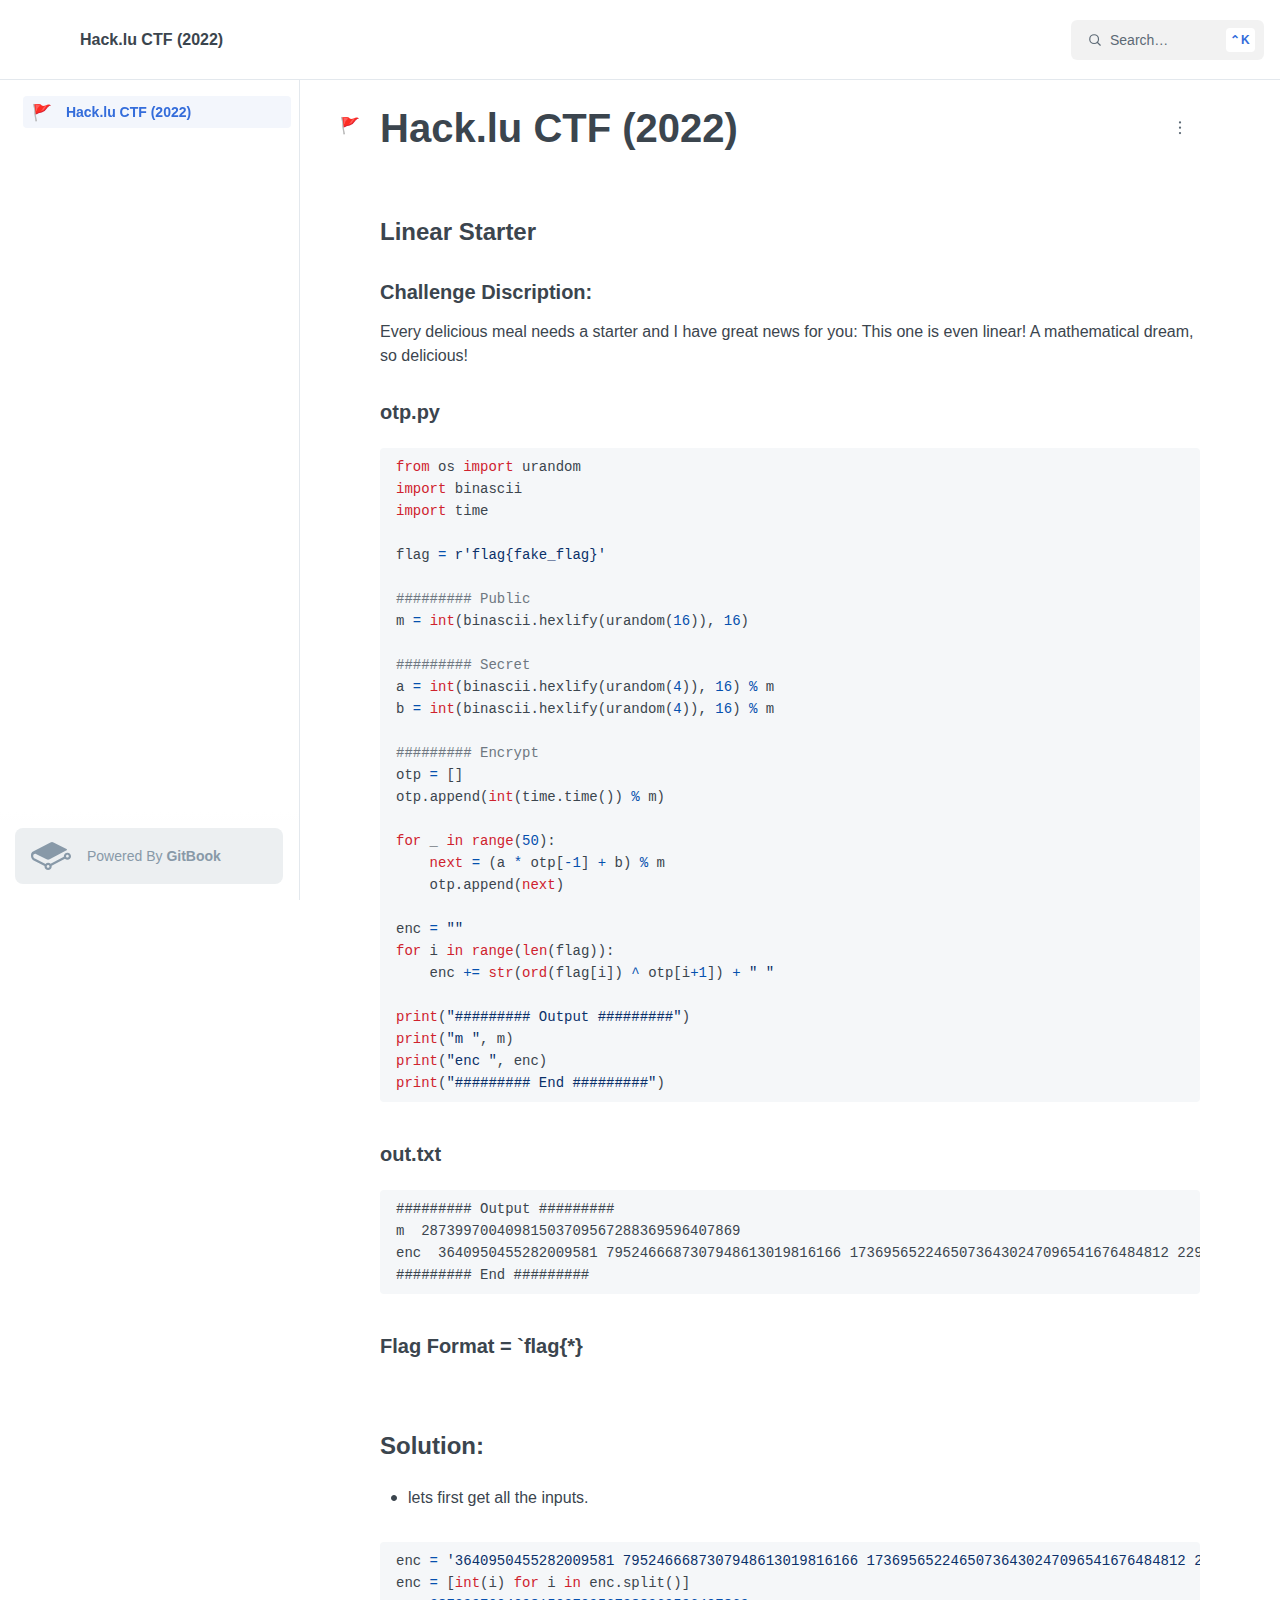
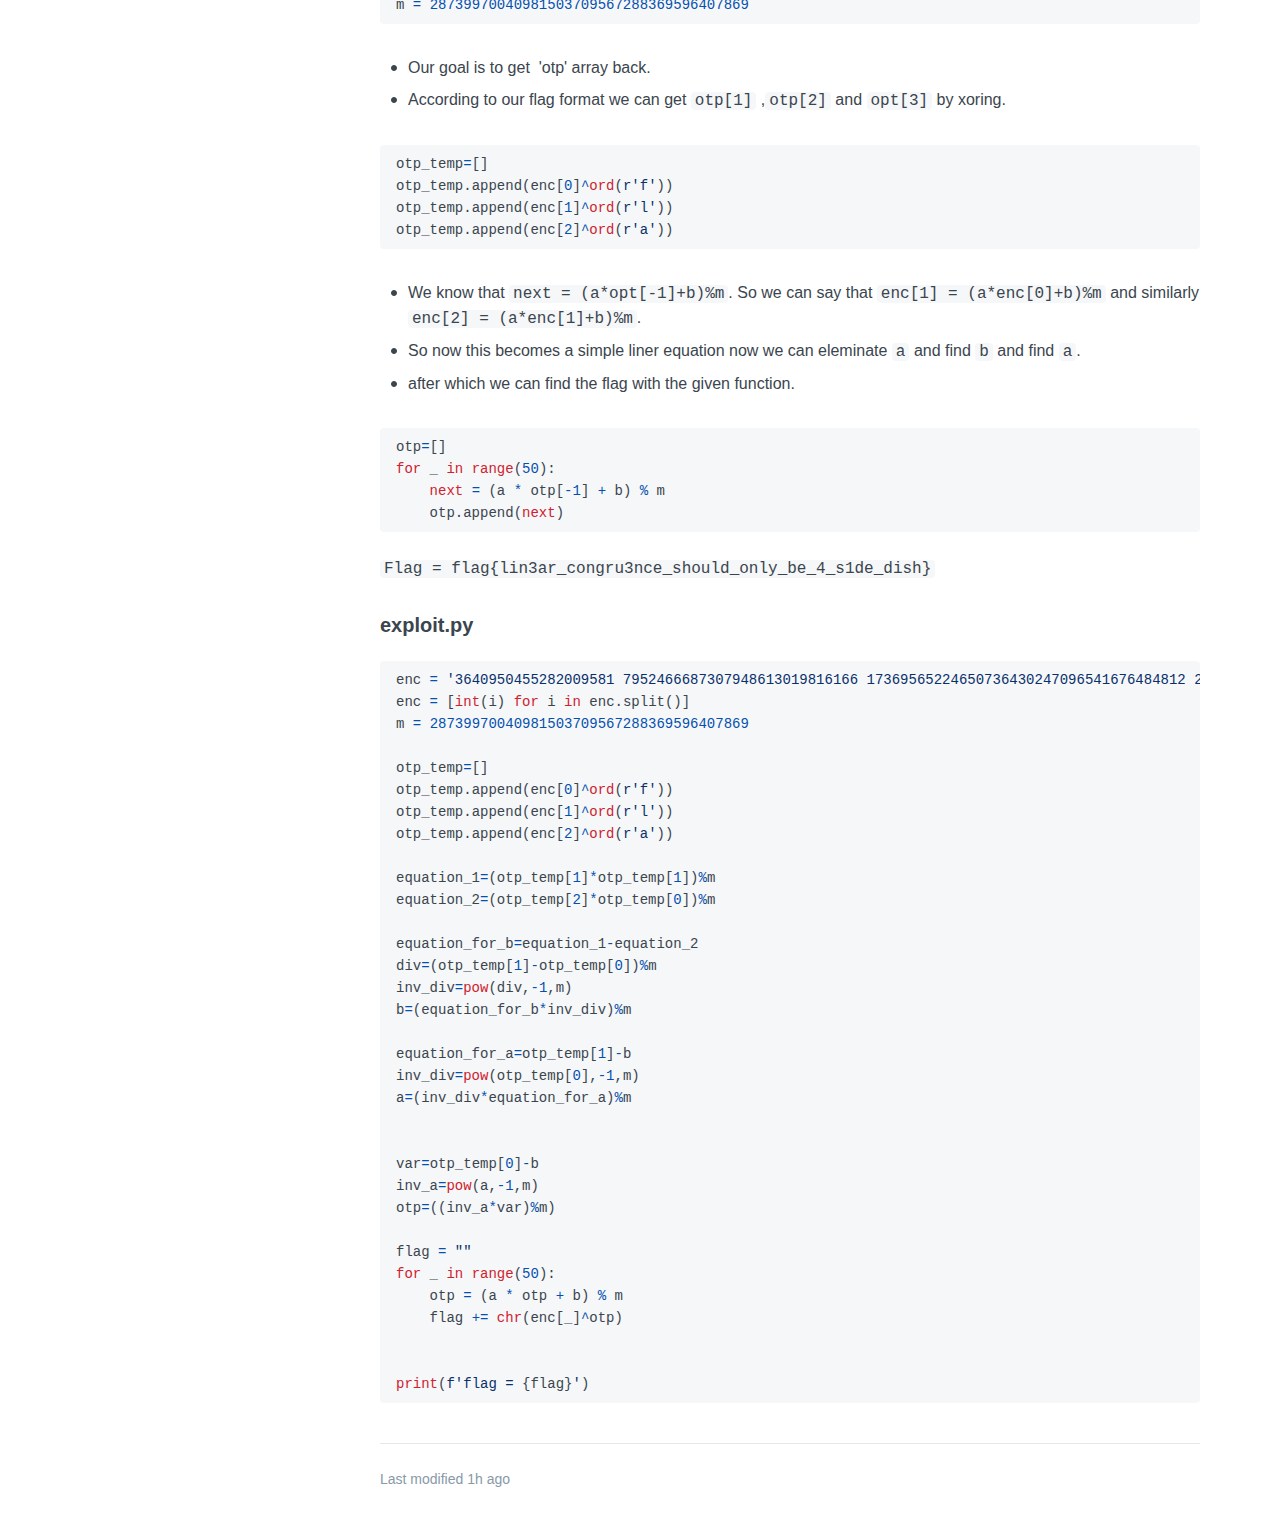
